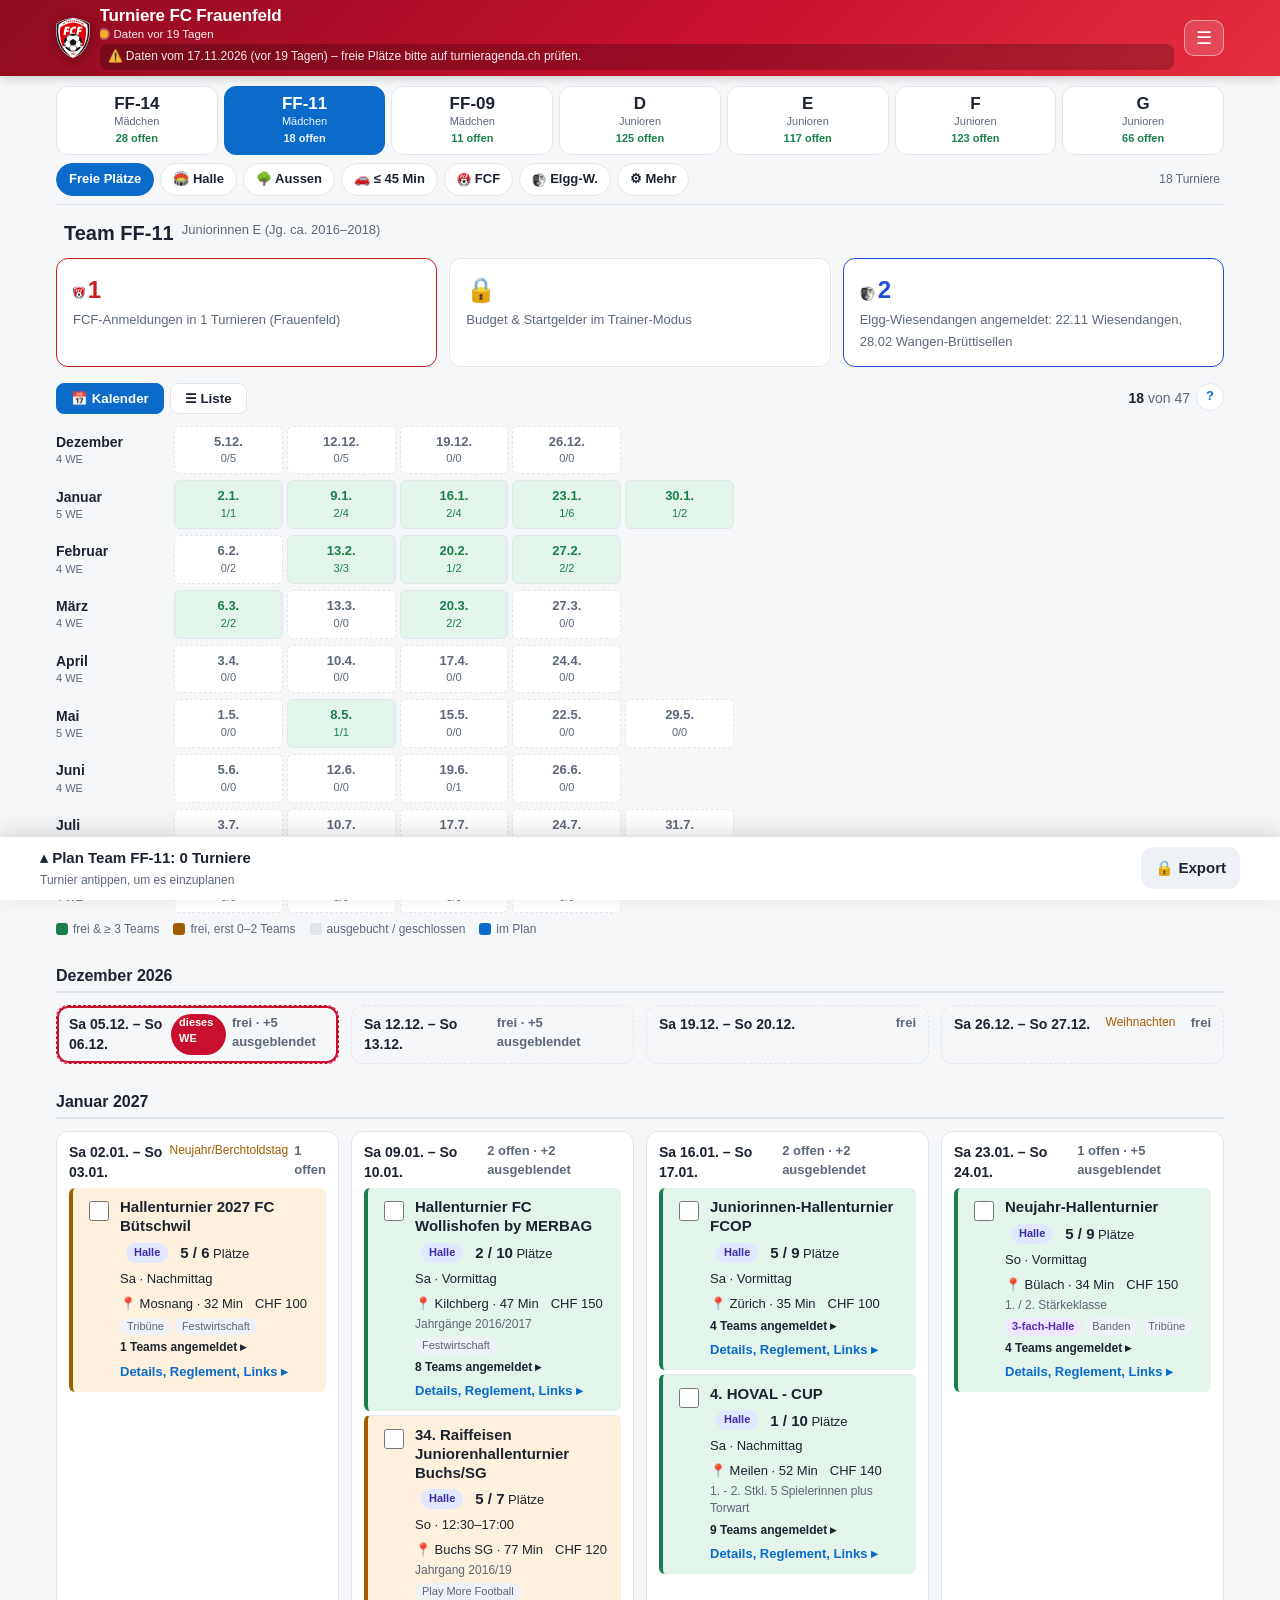
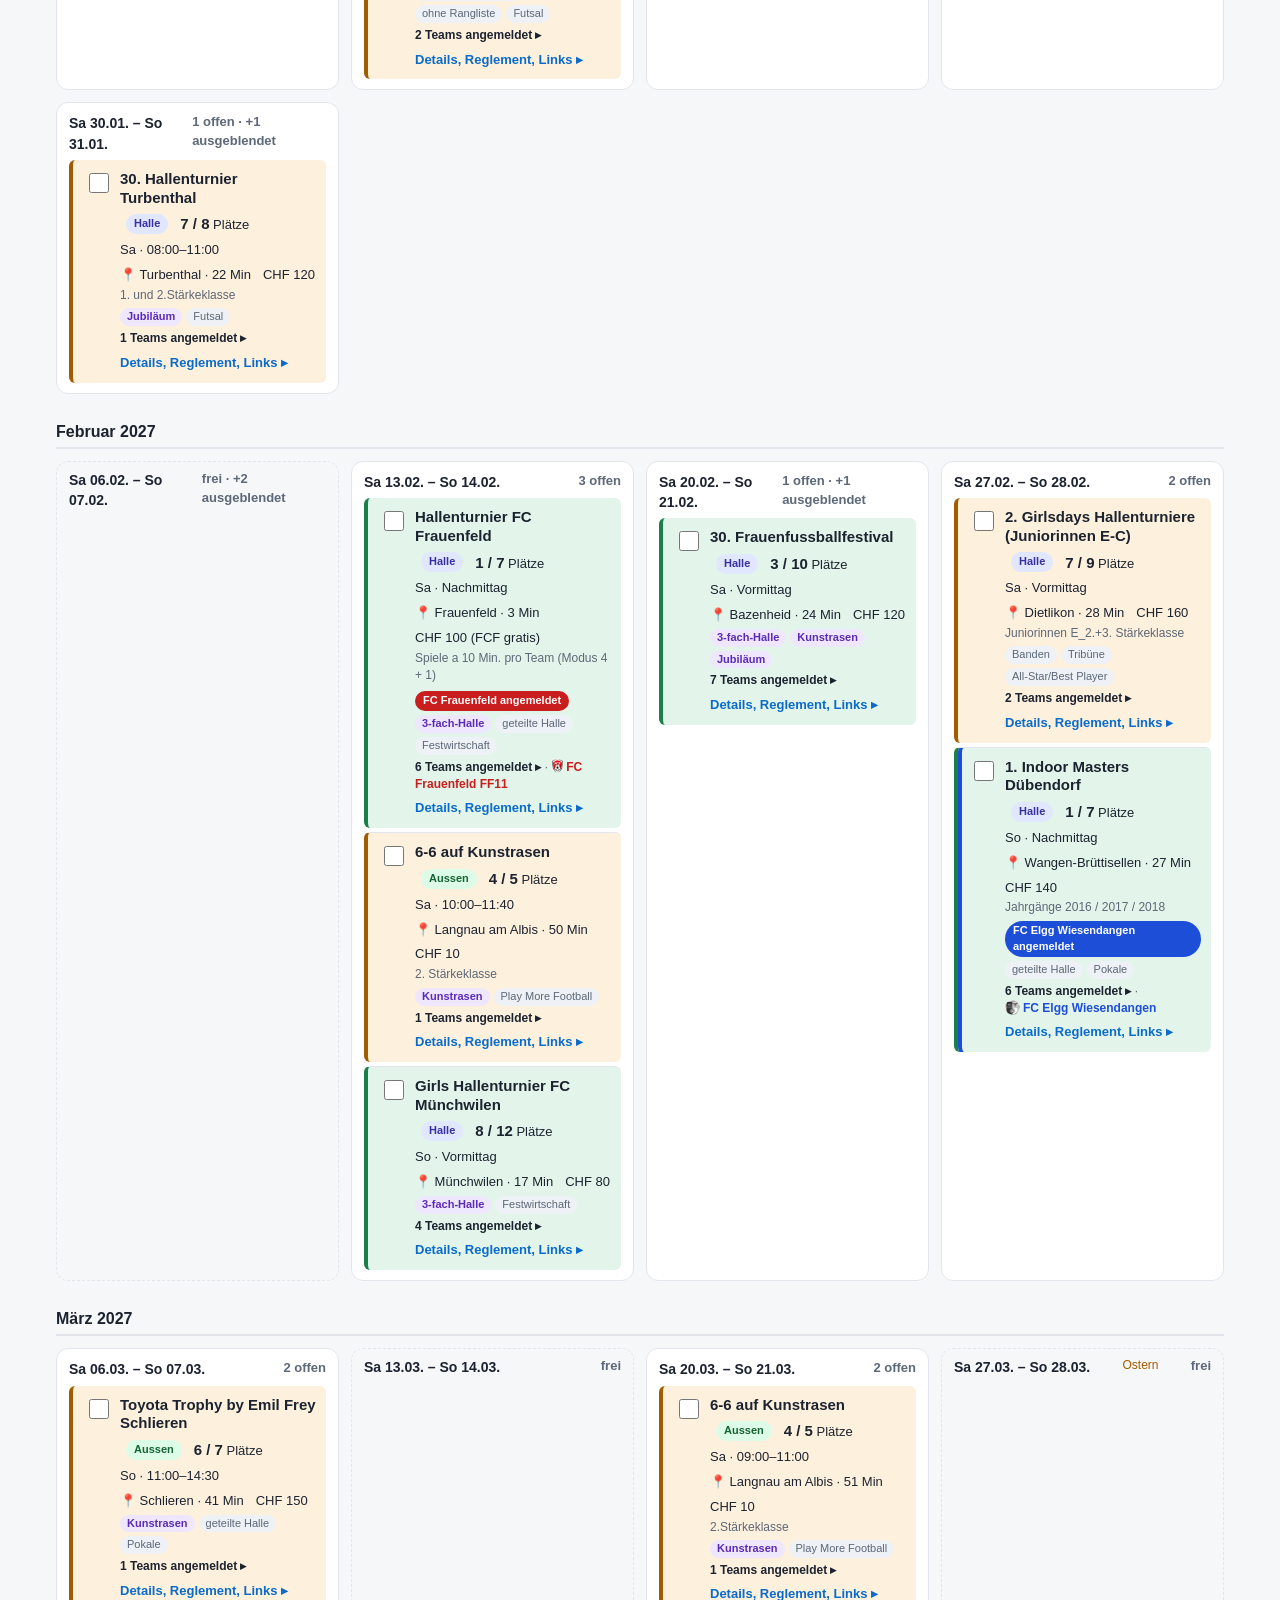
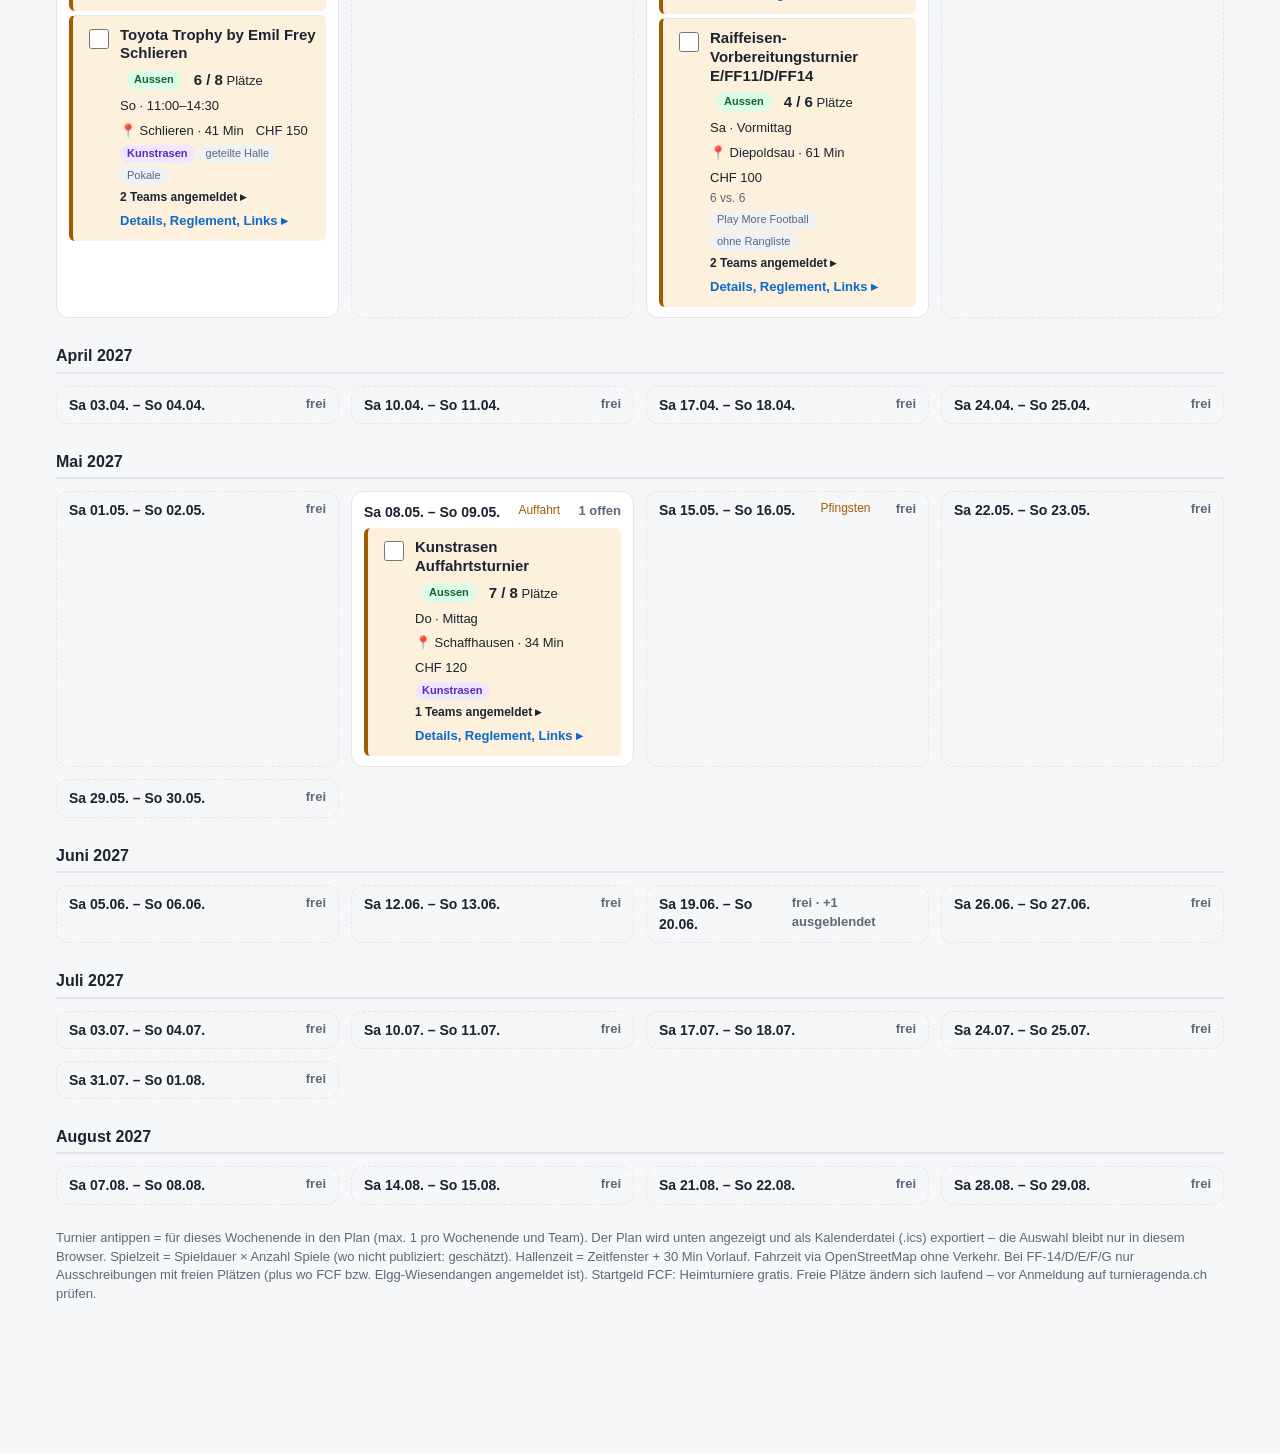
==== docs/index.html @ f82a92ee "Hilfe-Seite für Trainer mit Bildern, Menü «Hilfe» und ?-Knöpfe - docs/hilfe.html: «Ich will …»-Kapit" ====
<!doctype html>
<html lang="de">
<head>
<meta charset="utf-8">
<meta name="viewport" content="width=device-width, initial-scale=1, viewport-fit=cover">
<meta name="theme-color" content="#c8102e">
<meta name="apple-mobile-web-app-capable" content="yes">
<meta name="mobile-web-app-capable" content="yes">
<meta name="apple-mobile-web-app-status-bar-style" content="black-translucent">
<meta name="apple-mobile-web-app-title" content="FCF Turniere">
<link rel="icon" href="[data-uri]">
<link rel="apple-touch-icon" href="icon-180.png">
<link rel="manifest" href="manifest.webmanifest">
<title>FCF Turniere</title>
<style>
:root{--bg:#f6f7f9;--card:#fff;--fg:#1c2330;--muted:#5d6878;--line:#e2e6ec;--accent:#0b6bcb;--ok:#1a7f4b;--okbg:#e3f5ea;--warn:#a15c00;--warnbg:#fdf0dc;--bad:#a8323a;--badbg:#fbe5e7;--chip:#eef1f5}
@media (prefers-color-scheme:dark){:root{--bg:#12161c;--card:#1b2129;--fg:#e6eaf0;--muted:#9aa5b4;--line:#2c3540;--accent:#5aa7ff;--ok:#5fd394;--okbg:#173527;--warn:#f0b35a;--warnbg:#3a2a12;--bad:#ff8a93;--badbg:#3d1b1f;--chip:#262e38}}
*{box-sizing:border-box}
body{margin:0;background:var(--bg);color:var(--fg);font:15px/1.45 -apple-system,BlinkMacSystemFont,"Segoe UI",Roboto,sans-serif}
.sub{color:var(--muted);margin:0 0 20px}
.kpis{display:grid;grid-template-columns:repeat(auto-fit,minmax(170px,1fr));gap:12px;margin-bottom:20px}
.kpi{background:var(--card);border:1px solid var(--line);border-radius:12px;padding:14px 16px}
.kpi b{display:block;font-size:24px}
.kpi span{color:var(--muted);font-size:13px}
.filters label{display:flex;align-items:center;gap:6px;font-size:14px;white-space:nowrap}
.filters input[type=search]{padding:7px 10px;border:1px solid var(--line);border-radius:8px;background:var(--bg);color:var(--fg);min-width:200px}
.filters select{padding:6px 8px;border:1px solid var(--line);border-radius:8px;background:var(--bg);color:var(--fg)}
.toggle{font-weight:600}
.count{margin-left:auto;color:var(--muted);font-size:14px}
button.reset{border:1px solid var(--line);background:var(--chip);color:var(--fg);border-radius:8px;padding:6px 10px;cursor:pointer}
table{width:100%;border-collapse:collapse;margin-top:16px;background:var(--card);border:1px solid var(--line);border-radius:12px;overflow:hidden}
th,td{padding:10px 12px;text-align:left;border-bottom:1px solid var(--line);vertical-align:top}
th{font-size:12px;text-transform:uppercase;letter-spacing:.04em;color:var(--muted);cursor:pointer;user-select:none;white-space:nowrap;background:var(--card)}
th.sorted::after{content:" ▲"}th.sorted.desc::after{content:" ▼"}
tr.main{cursor:pointer}
tr.main:hover td{background:var(--chip)}
td.num{text-align:right;white-space:nowrap}
.name{font-weight:600}
.small{color:var(--muted);font-size:13px}
.chip{display:inline-block;padding:2px 8px;border-radius:99px;font-size:12px;font-weight:600;background:var(--chip)}
.st-offen{background:var(--okbg);color:var(--ok)}
.st-ausgebucht{background:var(--badbg);color:var(--bad)}
.st-geschlossen,.st-Anmeldeschluss{background:var(--chip);color:var(--muted)}
.urgent{color:var(--warn);font-weight:600}
.bar{height:6px;border-radius:3px;background:var(--chip);margin-top:4px;width:90px;overflow:hidden}
.bar i{display:block;height:100%;background:var(--accent)}
tr.detail td{background:var(--bg);font-size:14px}
tr.detail .grid{display:grid;grid-template-columns:repeat(auto-fit,minmax(260px,1fr));gap:10px 24px}
a{color:var(--accent)}
.hidden{display:none}
section.team{margin-top:34px;scroll-margin-top:90px}
section.team h2{font-size:21px;margin:0 0 4px;display:flex;align-items:center;gap:10px}
section.team h2 .dot{width:12px;height:12px;border-radius:50%;display:inline-block}
section.team .sub{margin-bottom:12px}
.hd{display:grid;grid-template-columns:minmax(0,1fr) 260px;gap:16px;margin-top:14px;padding-top:12px;border-top:1px dashed var(--line)}.hd img{width:100%;max-height:200px;object-fit:cover;border-radius:8px;border:1px solid var(--line)}.chk{background:var(--okbg);color:var(--ok);margin-left:6px}@media (max-width:760px){.hd{grid-template-columns:1fr}}
.views{display:flex;gap:6px;margin:16px 0 4px}
.views button{border:1px solid var(--line);background:var(--card);color:var(--fg);border-radius:8px;padding:7px 14px;cursor:pointer;font-weight:600}
.views button.on{background:var(--accent);border-color:var(--accent);color:#fff}
.plan{background:var(--card);border:1px solid var(--line);border-radius:12px;padding:12px 16px;margin-top:12px}
.plan ol{margin:6px 0 0;padding-left:20px}
.plan .small{margin-top:4px}
.cal{display:grid;grid-template-columns:repeat(auto-fill,minmax(270px,1fr));gap:12px;margin-top:12px}
.wk{background:var(--card);border:1px solid var(--line);border-radius:12px;padding:10px 12px;min-height:90px}
.wk.has-pick{border-color:var(--ok);box-shadow:0 0 0 1px var(--ok) inset}
.wk h3{font-size:14px;margin:0 0 6px;display:flex;justify-content:space-between;gap:6px}
.wk h3 .hol{font-weight:500;color:var(--warn);font-size:12px}
.wk.empty-wk{border-style:dashed;background:transparent}
.strip a{display:block;text-align:center;font-size:11px;padding:6px 2px;border-radius:6px;text-decoration:none;color:var(--fg);background:var(--card);border:1px solid var(--line)}
.strip a.s-pick{background:var(--ok);color:#fff;border-color:var(--ok)}
.strip a.s-opt{background:var(--okbg);color:var(--ok)}
.strip a.s-empty{border-style:dashed;color:var(--muted)}
.strip b{display:block;font-size:13px}
.wk .none{color:var(--muted);font-size:13px}
.ev{border-top:1px solid var(--line);padding:7px 0;display:grid;grid-template-columns:auto 1fr;gap:4px 8px;align-items:start}
.ev:first-of-type{border-top:0}
.ev{border-left:4px solid transparent;padding-left:8px!important;border-radius:6px;margin-top:4px}
.ev.c-green{background:var(--okbg);border-left-color:var(--ok)}
.ev.c-orange{background:var(--warnbg);border-left-color:var(--warn)}
.ev.picked{outline:2px solid var(--accent);outline-offset:-2px;padding:7px 6px}
.legend{display:flex;flex-wrap:wrap;gap:14px;font-size:12px;color:var(--muted);margin-top:8px}
.legend i{display:inline-block;width:12px;height:12px;border-radius:3px;margin-right:5px;vertical-align:-2px}
.ev.dim{opacity:.55}
.ev input{margin-top:3px;width:16px;height:16px;cursor:pointer}
.ev .t{font-weight:600;font-size:14px}
.ev .m{font-size:12px;color:var(--muted)}
.ev a{font-size:12px}
.tags{display:flex;flex-wrap:wrap;gap:4px;margin-top:4px}.tag{font-size:11px;padding:1px 7px;border-radius:99px;background:var(--chip);color:var(--muted)}.tag.hl{background:#efe7ff;color:#5b2bb5;font-weight:600}@media (prefers-color-scheme:dark){.tag.hl{background:#33255a;color:#cdb8ff}}
.star{display:inline-block;background:linear-gradient(90deg,#f5b301,#ff8a00);color:#fff;font-size:11px;font-weight:700;padding:2px 8px;border-radius:99px;margin-right:6px;vertical-align:1px;letter-spacing:.02em}
.ev.feat{border:2px solid #f5b301!important;border-left:6px solid #f5b301!important;box-shadow:0 2px 10px rgba(245,179,1,.35)}
tr.main.feat td{background:linear-gradient(90deg,rgba(245,179,1,.18),transparent 70%)}
tr.main.feat td:first-child{box-shadow:inset 5px 0 0 #f5b301}
.featbox{display:flex;gap:14px;align-items:center;background:linear-gradient(90deg,rgba(245,179,1,.20),rgba(255,138,0,.08));border:2px solid #f5b301;border-radius:12px;padding:12px 16px;margin:12px 0}
.featbox b{font-size:16px}
.teams{font-size:12px;color:var(--muted);margin-top:4px;line-height:1.35}.teams b{color:var(--fg);font-weight:600}
.empty{padding:18px;color:var(--muted);background:var(--card);border:1px solid var(--line);border-radius:12px;margin-top:12px}
.foot{color:var(--muted);font-size:13px;margin-top:24px}
.chip.stk{background:#e0ecff;color:#1d4ed8;font-size:11px;vertical-align:1px}.chip.stk.none{background:var(--chip);color:var(--muted);font-weight:500}@media (prefers-color-scheme:dark){.chip.stk{background:#1e2f4f;color:#9cc2ff}}
.stkf{display:flex;flex-wrap:wrap;gap:6px;align-items:center;font-size:14px}.stkc{cursor:pointer}.stkc input{display:none}.stkc span{display:inline-block;padding:4px 10px;border:1px solid var(--line);border-radius:99px;background:var(--bg);font-size:13px}.stkc input:checked+span{background:var(--accent);border-color:var(--accent);color:#fff;font-weight:600}
.fcf{color:#c81e1e;font-weight:700}.fcflogo{height:14px;width:auto;vertical-align:-2px;margin-right:3px}@media (prefers-color-scheme:dark){.fcf{color:#ff6b6b}}.chip.fcfb{background:#c81e1e;color:#fff;font-size:11px;vertical-align:1px}.fcfl{font-weight:600}
.kpi .bud{font-size:13px;margin-top:6px;color:var(--muted)}.kpi .bud b{font-size:13px;display:inline}.kpi .bud .over{color:#c81e1e}.kpi .bud .rest{color:var(--ok)}
.kpi.kfcfc{border-color:#c81e1e}.kpi.kfcf{cursor:pointer;border-color:#c81e1e}.kpi.kfcf:hover{background:var(--chip)}
.chip.sub{background:var(--chip);color:var(--fg);font-weight:600;font-size:11px;vertical-align:1px}
details.desc{margin-top:12px;background:var(--card);border:1px solid var(--line);border-radius:8px;padding:8px 12px}details.desc summary{cursor:pointer;font-weight:600;color:var(--accent)}details.desc div{margin-top:8px;font-size:13px;line-height:1.5}
@media (max-width:760px){
  thead{display:none}
  table,tbody,tr,td{display:block;width:100%}
  tr.main{border-bottom:1px solid var(--line);padding:8px 0}
  td{border:0;padding:4px 12px}
  td.num{text-align:left}
  td[data-l]::before{content:attr(data-l) ": ";color:var(--muted);font-size:12px}
  .count{margin-left:0}
}

/* ---------- App-Rahmen ---------- */
html{-webkit-text-size-adjust:100%}
body{padding-bottom:env(safe-area-inset-bottom)}
.wrap{max-width:1200px;margin:0 auto;padding:0 16px 60px}
.hero{background:linear-gradient(135deg,#8f0c1f 0%,#c8102e 55%,#e5303f 100%);color:#fff;padding:calc(18px + env(safe-area-inset-top)) 0 18px}
.hero .in{max-width:1200px;margin:0 auto;padding:0 16px;display:flex;align-items:center;gap:16px}
.hero .logo{flex:0 0 auto;width:68px;height:68px;border-radius:50%;background:#fff;display:grid;place-items:center;box-shadow:0 4px 16px rgba(0,0,0,.25)}
.hero .logo img{width:54px;height:54px;object-fit:contain}
.hero h1{font-size:24px;margin:0;line-height:1.15;letter-spacing:-.01em}
.hero p{margin:4px 0 0;font-size:13px;opacity:.9}
.hero .tot{margin-top:8px;display:flex;flex-wrap:wrap;gap:6px}
.hero .tot span{background:rgba(255,255,255,.16);border:1px solid rgba(255,255,255,.28);border-radius:99px;padding:2px 10px;font-size:12px;font-weight:600}
.tabs{position:sticky;top:0;z-index:20;background:var(--bg);padding:10px 0 8px;display:grid;grid-template-columns:repeat(7,minmax(0,1fr));gap:6px;border-bottom:1px solid var(--line)}
.tabs button{border:1px solid var(--line);background:var(--card);color:var(--fg);border-radius:12px;padding:8px 4px 7px;cursor:pointer;display:flex;flex-direction:column;align-items:center;gap:1px;font:inherit;min-width:0}
.tabs button b{font-size:17px;line-height:1.1}
.tabs button span{font-size:11px;color:var(--muted);white-space:nowrap;overflow:hidden;text-overflow:ellipsis;max-width:100%}
.tabs button i{font-style:normal;font-size:11px;font-weight:700;color:var(--ok)}
.tabs button.on{background:var(--tc);border-color:var(--tc);color:#fff}
.tabs button.on span,.tabs button.on i{color:rgba(255,255,255,.92)}
.tabs .grp{grid-column:span 2}
.fbox{margin-top:12px;background:var(--card);border:1px solid var(--line);border-radius:12px}
.fbox>summary{cursor:pointer;padding:10px 16px;font-weight:700;list-style:none;display:flex;gap:10px;align-items:center}
.fbox>summary::-webkit-details-marker{display:none}
.fbox>summary::before{content:"▸";transition:transform .15s}
.fbox[open]>summary::before{transform:rotate(90deg)}
.fbox>summary .fa{font-weight:500;font-size:13px;color:var(--muted)}
.filters{padding:4px 16px 14px;display:flex;flex-wrap:wrap;gap:12px 22px;align-items:center}
.filters label{display:flex;align-items:center;gap:6px;font-size:14px;white-space:nowrap}
.filters input[type=search]{padding:7px 10px;border:1px solid var(--line);border-radius:8px;background:var(--bg);color:var(--fg);min-width:200px;font:inherit}
.filters select{padding:6px 8px;border:1px solid var(--line);border-radius:8px;background:var(--bg);color:var(--fg);font:inherit}
.filters .toggle{font-weight:600}
.months{display:grid;gap:6px;margin-top:12px}
.mrow{display:grid;grid-template-columns:110px minmax(0,1fr);gap:8px;align-items:center}
.mlab{font-weight:700;font-size:14px}.mlab span{display:block;font-weight:500;font-size:11px;color:var(--muted)}
.strip{display:grid;grid-template-columns:repeat(5,minmax(0,1fr));gap:4px;margin:0;max-width:560px}
.calm{grid-column:1/-1;margin:14px 0 0;font-size:16px;border-bottom:2px solid var(--line);padding-bottom:4px}
.kpi details{margin-top:6px;font-size:12px;color:var(--muted)}.kpi details summary{cursor:pointer;color:var(--accent)}
section.team{margin-top:18px}
.chip.typ{font-size:11px;vertical-align:1px;margin-left:6px}.chip.typ.hal{background:#e0e7ff;color:#3730a3}.chip.typ.aus{background:#dcfce7;color:#166534}@media (prefers-color-scheme:dark){.chip.typ.hal{background:#262c4f;color:#b4bcff}.chip.typ.aus{background:#173527;color:#86efac}}
.mk{border:1px solid var(--line);background:var(--bg);color:var(--muted);border-radius:99px;font-size:11px;font-weight:600;padding:1px 8px;margin-left:4px;cursor:pointer;vertical-align:1px;font-family:inherit}
.mk.on{background:#0f766e;border-color:#0f766e;color:#fff}
.ev.marked,tr.main.marked td{background-image:linear-gradient(90deg,rgba(15,118,110,.10),transparent 60%)}
.xbar{display:flex;flex-wrap:wrap;gap:8px;align-items:center;background:var(--card);border:1px solid var(--line);border-left:4px solid #0f766e;border-radius:12px;padding:10px 14px;margin-top:12px;font-size:14px}
.xbar button{border:1px solid var(--line);background:var(--chip);color:var(--fg);border-radius:8px;padding:6px 10px;cursor:pointer;font:inherit;font-size:13px;font-weight:600}
.xbar button.pri{background:#0f766e;border-color:#0f766e;color:#fff}
.xbar button:disabled{opacity:.45;cursor:default}
.xbar .small{flex-basis:100%}
.ew{color:#1d4ed8;font-weight:700;white-space:nowrap}.ewlogo{height:15px;width:15px;border-radius:50%;object-fit:cover;vertical-align:-3px;margin-right:3px;background:#000}@media (prefers-color-scheme:dark){.ew{color:#7aa7ff}}.chip.ewb{background:#1d4ed8;color:#fff;font-size:11px;vertical-align:1px}.kpi.kew{cursor:pointer;border-color:#1d4ed8}.kpi.kew b{color:#1d4ed8}.kpi.kew:hover{background:var(--chip)}.ewl{font-weight:600}
.ev.ewrow,tr.main.ewrow td:first-child{box-shadow:inset 4px 0 0 #1d4ed8}
#teamhead .kpis{margin-bottom:4px}
#sections section.team{margin-top:10px}
.shown{margin:4px 0 0;color:var(--muted);font-size:14px}.shown b{color:var(--fg)}
@media (max-width:760px){
  .hero h1{font-size:20px}.hero .logo{width:54px;height:54px}.hero .logo img{width:42px;height:42px}
  .mrow{grid-template-columns:62px minmax(0,1fr)}.mlab{font-size:13px}
  .filters input[type=search]{min-width:0;width:100%}
  .filters label{white-space:normal}
  .kpis{grid-template-columns:repeat(2,minmax(0,1fr));gap:8px}
  .kpi{padding:10px 12px}.kpi b{font-size:19px}.kpi span{font-size:12px;line-height:1.3;display:block}
  .tabs{gap:4px}.tabs button{padding:7px 2px 6px;border-radius:10px}.tabs button b{font-size:15px}.tabs button span{display:none}.tabs button b{font-size:12.5px;white-space:nowrap;letter-spacing:-.02em}.tabs button i{font-size:10px}
  .hero p{font-size:12px}.hero .tot span{font-size:11px}
  section.team h2{font-size:19px}
  .cal{grid-template-columns:1fr}
}
/* ---------- v2: Handy-Optimierungen ---------- */
body{padding-bottom:calc(76px + env(safe-area-inset-bottom))}
.hero{padding:calc(10px + env(safe-area-inset-top)) 0 10px}
.hero .logo{width:46px;height:46px}.hero .logo img{width:36px;height:36px}
.hero h1{font-size:19px}.hero p{font-size:12px;margin-top:2px}
.sticky{position:sticky;top:0;z-index:20;background:var(--bg);border-bottom:1px solid var(--line);padding-bottom:6px}
.sticky .tabs{position:static;border-bottom:0;padding-bottom:6px}
.qf{display:flex;gap:6px;overflow-x:auto;padding:2px 0;scrollbar-width:none}.qf::-webkit-scrollbar{display:none}
.qf button{flex:0 0 auto;border:1px solid var(--line);background:var(--card);color:var(--fg);border-radius:99px;padding:6px 12px;font:inherit;font-size:13px;font-weight:600;cursor:pointer;white-space:nowrap;display:flex;align-items:center;gap:4px}
.qf button.on{background:var(--tc,#c8102e);border-color:var(--tc,#c8102e);color:#fff}
.qf button.fcfq.on{background:#c81e1e;border-color:#c81e1e}.qf button.ewq.on{background:#1d4ed8;border-color:#1d4ed8}
.qf img{height:14px;width:14px;border-radius:50%;object-fit:cover}
.qf .cnt{margin-left:auto;color:var(--muted);font-size:12px;align-self:center;white-space:nowrap;padding:0 4px}
.fbox{margin-top:10px}
.thead{display:flex;align-items:baseline;gap:8px;flex-wrap:wrap;margin-top:14px}.thead h2{margin:0;font-size:20px;display:flex;align-items:center;gap:8px}.thead .sub{margin:0;font-size:13px}
.kpis{margin-top:10px;margin-bottom:0}
details.morek{margin-top:6px}details.morek>summary{cursor:pointer;color:var(--accent);font-size:13px;font-weight:600;list-style:none}details.morek>summary::-webkit-details-marker{display:none}
details.morek .kpis{margin-top:8px}
.ev{display:block;cursor:pointer;position:relative;padding:10px 10px 10px 12px!important}
.ev .row1{display:flex;gap:8px;align-items:flex-start}
.ev .row1 input{margin-top:3px;width:20px;height:20px;flex:0 0 auto;cursor:pointer}
.ev .t{font-size:15px;line-height:1.25}
.ev .big{display:flex;flex-wrap:wrap;gap:6px 12px;align-items:center;margin:6px 0 2px;font-size:13px}
.ev .big b{font-size:15px}
.ev .pbtn{position:absolute;top:8px;right:8px;border:1px solid var(--line);background:var(--card);color:var(--fg);border-radius:99px;padding:4px 10px;font:inherit;font-size:12px;font-weight:700;cursor:pointer}
.ev .pbtn.on{background:var(--ok);border-color:var(--ok);color:#fff}
.ev.has-pbtn .t{padding-right:72px}
details.tm{margin-top:4px;font-size:12px;color:var(--muted)}details.tm>summary{cursor:pointer;list-style:none}details.tm>summary::-webkit-details-marker{display:none}details.tm>summary b{color:var(--fg)}
details.dt{margin-top:6px;font-size:13px}details.dt>summary{cursor:pointer;color:var(--accent);font-weight:600;list-style:none}details.dt>summary::-webkit-details-marker{display:none}
details.dt .grid{display:grid;grid-template-columns:repeat(auto-fit,minmax(220px,1fr));gap:8px 18px;margin-top:6px}
.wk.empty-wk{min-height:0;padding:8px 12px}.wk.empty-wk h3{margin:0}.wk.empty-wk .none{font-size:12px}
.wk.next{border-color:var(--tc,#c8102e);box-shadow:0 0 0 2px var(--tc,#c8102e) inset}
.wk .nx{background:var(--tc,#c8102e);color:#fff;border-radius:99px;padding:1px 8px;font-size:11px;font-weight:700}
.lcards{display:grid;gap:8px;margin-top:10px}
.pbar{position:fixed;left:0;right:0;bottom:0;z-index:30;background:var(--card);border-top:1px solid var(--line);box-shadow:0 -6px 20px rgba(0,0,0,.12);padding:10px 16px calc(10px + env(safe-area-inset-bottom))}
.pbar .in{max-width:1200px;margin:0 auto;display:flex;gap:10px;align-items:center}
.pbar .txt{flex:1;min-width:0;cursor:pointer}.pbar .txt b{display:block;font-size:15px}.pbar .txt span{font-size:12px;color:var(--muted)}
.pbar button{border:0;border-radius:12px;padding:10px 14px;font:inherit;font-weight:700;cursor:pointer;background:var(--tc,#c8102e);color:#fff;white-space:nowrap}
.pbar button.sec{background:var(--chip);color:var(--fg)}
.pbar button:disabled{opacity:.45}
.ppanel{max-width:1200px;margin:0 auto 10px;max-height:50vh;overflow:auto;display:none}
.pbar.open .ppanel{display:block}
.ppanel .pi{display:flex;gap:10px;align-items:center;border-bottom:1px solid var(--line);padding:8px 0;font-size:14px}
.ppanel .pi .x{flex:1;min-width:0}.ppanel .pi .x b{display:block;white-space:nowrap;overflow:hidden;text-overflow:ellipsis}
.ppanel .pi button{background:var(--chip);color:var(--fg);padding:6px 10px;border-radius:8px}
.ppanel .acts{display:flex;flex-wrap:wrap;gap:8px;padding-top:10px}
@media (max-width:760px){
  .hero p,.hero .tot{display:none}
  .thead .sub{display:none}
  .kpis{grid-template-columns:repeat(2,minmax(0,1fr))}
  .pbar button{padding:10px 12px}
}
.age{display:inline-block;margin-top:4px;font-size:12px;font-weight:600;background:rgba(255,255,255,.18);border:1px solid rgba(255,255,255,.3);border-radius:99px;padding:2px 10px}.age.old{background:#fbbf24;border-color:#fbbf24;color:#111}
.hero .logo{background:none!important;box-shadow:none!important;border-radius:0!important;width:auto!important;height:auto!important}.hero .logo img{height:58px!important;width:auto!important;filter:drop-shadow(0 2px 6px rgba(0,0,0,.35))}@media (max-width:760px){.hero .logo img{height:46px!important}}
.tbtn{margin-top:4px;font:inherit;font-size:12px;font-weight:700;border-radius:99px;padding:3px 12px;cursor:pointer;border:1px solid rgba(255,255,255,.6);background:#fff;color:#c8102e}.tbtn.on{background:#15803d;border-color:#15803d;color:#fff}.lockx{color:var(--muted);font-size:12px}
/* ---------- fixierter Kopf mit Menü ---------- */
.hero{position:sticky;top:0;z-index:30;padding:calc(6px + env(safe-area-inset-top)) 0 6px!important;box-shadow:0 2px 10px rgba(0,0,0,.18)}
.hero .in{gap:10px!important;align-items:center}
.hero .logo img{height:40px!important}
.hero .ht{flex:1;min-width:0}
.hero h1{font-size:17px!important;margin:0;white-space:nowrap;overflow:hidden;text-overflow:ellipsis}
.hero .hsub{font-size:11.5px;opacity:.92;display:flex;align-items:center;gap:6px;white-space:nowrap;overflow:hidden}
.adot{width:8px;height:8px;border-radius:50%;background:#4ade80;flex:0 0 auto;box-shadow:0 0 0 2px rgba(255,255,255,.35)}.adot.old{background:#fbbf24}
.mbtn,.tbadge{flex:0 0 auto;border:1px solid rgba(255,255,255,.45);background:rgba(255,255,255,.14);color:#fff;border-radius:10px;font:inherit;font-size:18px;line-height:1;padding:8px 11px;cursor:pointer}
.tbadge{font-size:14px;padding:8px 9px;background:#15803d;border-color:#15803d}
.menu{max-width:1200px;margin:6px auto 0;padding:4px 16px 10px;color:#fff;display:grid;gap:8px}
.menu[hidden]{display:none}
.menu .mi{background:rgba(0,0,0,.18);border-radius:12px;padding:8px 12px;font-size:13px;display:flex;flex-wrap:wrap;gap:4px 10px;align-items:center}
.menu .mi b{flex-basis:100%;font-size:12px;opacity:.85;text-transform:uppercase;letter-spacing:.04em}
.menu a{color:#fff;text-decoration:underline}
.menu .tot{display:flex;flex-wrap:wrap;gap:6px}
.menu .tot span{background:rgba(255,255,255,.16);border:1px solid rgba(255,255,255,.28);border-radius:99px;padding:2px 10px;font-size:12px;font-weight:600}
.hero .age{display:none}
.sticky{top:var(--heroH,56px)!important}
@media (min-width:761px){.menu{grid-template-columns:repeat(auto-fit,minmax(260px,1fr))}}
/* Filter als Sheet, Schnellfilter beim Scrollen ausblenden, Mein Team */
.fbox{margin:0!important}
.fbox:not([open]){display:none}
.fbox[open]{position:fixed;left:0;right:0;bottom:0;z-index:50;max-height:80vh;overflow:auto;border-radius:18px 18px 0 0;box-shadow:0 -10px 40px rgba(0,0,0,.3);padding-bottom:env(safe-area-inset-bottom)}
.fbox[open]>summary{pointer-events:none;font-size:16px}.fbox[open]>summary::before{content:"⚙︎"}
.fshade{position:fixed;inset:0;background:rgba(0,0,0,.35);z-index:45;display:none}.fshade.on{display:block}
.fdone{border:0;border-radius:10px;background:var(--accent);color:#fff;font:inherit;font-weight:700;padding:8px 18px;cursor:pointer;margin-left:auto}
@media (min-width:761px){.fbox[open]{left:50%;right:auto;width:720px;transform:translateX(-50%)}}
.qf{transition:max-height .2s,opacity .2s,padding .2s;max-height:60px}
.qf.hid{max-height:0;opacity:0;padding:0;overflow:hidden}
.menu select{font:inherit;font-size:13px;border-radius:8px;padding:4px 8px;border:0}
.menu .kpis{display:grid;grid-template-columns:repeat(2,minmax(0,1fr));gap:6px;width:100%;margin:0}
.menu .kpi{background:rgba(255,255,255,.12);border-color:rgba(255,255,255,.2);color:#fff;padding:8px 10px}.menu .kpi span{color:rgba(255,255,255,.85)}.menu .kpi b{font-size:16px}
.tabs button .my,.tabs button span.my{display:inline!important;font-size:10px;margin-left:2px}
/* Hilfe */
a.hq{display:inline-flex;align-items:center;justify-content:center;min-width:28px;height:28px;padding:0 9px;border-radius:99px;border:1px solid var(--line);background:var(--card);color:var(--accent);font-weight:700;font-size:13px;text-decoration:none;white-space:nowrap}
.menu a.hlink{display:inline-block;background:#fff;color:#c81e1e;font-weight:700;border-radius:99px;padding:5px 14px;text-decoration:none}
/* Trainer-Anmeldung pro Turnier */
.trs{display:flex;flex-wrap:wrap;align-items:center;gap:5px;margin-top:6px;font-size:13px}
.trs .tlab{color:var(--muted);font-size:12px}
.tch{border:1px solid var(--ok);background:var(--okbg);color:var(--ok);border-radius:99px;padding:1px 9px;font-size:12px;font-weight:600}
.tch.me{background:#c81e1e;border-color:#c81e1e;color:#fff}
.twarn{color:var(--warn);font-weight:700;font-size:12px}
.tbtn2{border:1px solid var(--accent);background:var(--accent);color:#fff;border-radius:8px;padding:4px 10px;font:inherit;font-size:13px;font-weight:600;cursor:pointer}
.tbtn2.on{background:var(--chip);color:var(--fg);border-color:var(--line);font-weight:500}
.tprio{font:inherit;font-size:12px;border:1px solid var(--line);border-radius:99px;padding:2px 6px;background:var(--chip);color:var(--fg)}
.tpr{font-size:11px;font-weight:700;padding:1px 8px;border-radius:99px;background:var(--chip);color:var(--muted)}
.tpr.p1,.tprio.p1{background:#c81e1e;color:#fff;border-color:#c81e1e}.tpr.p2,.tprio.p2{background:var(--warnbg);color:var(--warn);border-color:var(--warn)}
.tview{display:flex;flex-direction:column;gap:12px}
.tview .tsme{background:var(--card);border:1px solid var(--line);border-radius:12px;padding:10px 14px;display:flex;flex-wrap:wrap;gap:8px;align-items:center}
.tview .tsme button,.tview .tnav button{border:1px solid var(--line);background:var(--chip);color:var(--fg);border-radius:8px;padding:5px 10px;font:inherit;font-size:13px;cursor:pointer}
.tmon{background:var(--card);border:1px solid var(--line);border-radius:12px;padding:12px}
.tnav{display:flex;justify-content:space-between;align-items:center;margin-bottom:8px}.tnav b{font-size:16px}
.tgrid{display:grid;grid-template-columns:repeat(7,minmax(0,1fr));gap:4px}
.tgrid .dw{font-size:11px;text-transform:uppercase;letter-spacing:.05em;color:var(--muted);text-align:center}
.tgrid .td{position:relative;aspect-ratio:1;border:1px solid var(--line);border-radius:9px;background:var(--card);color:var(--muted);font:inherit;font-size:14px;display:flex;flex-direction:column;align-items:center;justify-content:center;padding:0;font-variant-numeric:tabular-nums}
.tgrid .td.x{visibility:hidden}.tgrid .td.we{background:var(--chip)}
.tgrid button.td{cursor:pointer;color:var(--fg);font-weight:600}
.tgrid .td i{position:absolute;top:4px;right:5px;width:7px;height:7px;border-radius:50%;background:var(--accent)}.tgrid .td i.p1{background:#c81e1e}
.tgrid .td small{font-size:10px;line-height:1}
.tgrid .td.mine{background:#c81e1e;border-color:#c81e1e;color:#fff}.tgrid .td.mine i{background:#fff}
.tgrid .td.sel{outline:2px solid var(--accent);outline-offset:1px}
.tlist{display:flex;flex-direction:column;gap:8px}
.tcard{background:var(--card);border:1px solid var(--line);border-radius:12px;padding:10px 12px}
.tcard.warn{border-color:var(--warn)}
.tcard .l1{display:flex;justify-content:space-between;gap:8px;font-size:13px;color:var(--muted)}
.tcard .nm{font-weight:600;margin-top:2px}
.tslog{display:flex;flex-wrap:wrap;gap:6px;margin-top:6px;width:100%}
.tslog select,.tslog input{font:inherit;font-size:14px;border-radius:8px;padding:5px 8px;border:0;min-width:0}
.tslog input{width:90px}
.tslog[hidden],.menu .mi[hidden]{display:none}
@media (prefers-color-scheme:dark){.tch.me,.tpr.p1,.tprio.p1,.tgrid .td.mine{background:#e04848;border-color:#e04848}.tgrid .td i.p1{background:#ff6b6b}}
</style>
</head>
<body>
<header class="hero" id="hero"><div class="in">
  <div class="logo"><img src="[data-uri]" alt="FC Frauenfeld"></div>
  <div class="ht"><h1>Turniere FC Frauenfeld</h1><div class="hsub"><span class="adot" id="adot"></span><span id="age"></span></div></div>
  <button class="tbadge" id="tbadge" hidden title="Trainer-Modus aktiv">🔓</button>
  <button class="mbtn" id="mbtn" aria-label="Menü" aria-expanded="false">☰</button>
</div>
<div class="menu" id="menu" hidden>
  <div class="mi"><b>❓ Hilfe</b><span>Anleitung in einfachen Schritten, mit Bildern.</span><a class="hlink" href="hilfe.html">Hilfe öffnen</a></div>
  <div class="mi"><b>🔄 Datenstand</b><span id="ageFull"></span></div>
  <div class="mi"><b>👤 Trainer</b><span id="tinfo"></span><button class="tbtn" id="tbtn" hidden></button></div>
  <div class="mi" id="tsmi" hidden><b>👥 Trainer-Einsatz</b><div id="tsbox" style="width:100%"></div></div>
  <div class="mi"><b>⭐ Mein Team</b><span>Beim Öffnen direkt anzeigen:</span><select id="mysel"></select></div>
  <div class="mi"><b id="mkt">📈 Team-Kennzahlen</b><div id="mkbox" style="width:100%"></div></div>
  <div class="mi"><b>📊 Saison gesamt</b><div class="tot" id="tot"></div></div>
  <div class="mi"><b>ℹ️ Info</b><span>Saison 2026/27 · Halle &amp; Aussen · Ostschweiz &amp; Kanton Zürich (Mädchen zusätzlich Swiss Girls Cup Bern) · Fahrzeiten ab Bahnhof Frauenfeld · Quelle <a href="https://www.turnieragenda.ch" target="_blank">turnieragenda.ch</a>, täglich um 05:00 abgeglichen.</span></div>
  <div class="mi"><b>📱 Als App</b><span>Auf dem Handy: <i>Teilen → Zum Home-Bildschirm</i></span></div>
</div></header>
<div class="wrap">
  <div class="sticky">
    <nav class="tabs" id="tabs"></nav>
    <div class="qf" id="qf"></div>
  </div>
  <div id="teamhead"></div>
  <div class="fshade" id="fshade"></div>
  <details class="fbox" id="fbox">
    <summary>Mehr Filter <span class="fa" id="fa"></span><span class="count" id="count"></span></summary>
    <div class="filters">
      <label class="toggle"><input type="checkbox" id="fFrei" checked> nur mit freien Plätzen</label>
      <label><input type="checkbox" id="fPast"> vergangene &amp; entfernte Turniere anzeigen</label>
      <label class="fcfl"><input type="checkbox" id="fFcf"> <span>nur wo <span class="fcf"><img class="fcflogo" src="[data-uri]" alt="FCF">FC Frauenfeld</span> angemeldet ist</span></label>
      <label class="ewl" id="ewBox"><input type="checkbox" id="fEw"> <span>nur wo <span class="ew"><img class="ewlogo" src="[data-uri]" alt="EW">FC Elgg Wiesendangen</span> angemeldet ist</span></label>
      <label>Monat <select id="fMonat"></select></label>
      <label>max. Fahrzeit <input type="range" id="fFz" min="5" max="110" step="5" value="110"> <span id="fFzV"></span></label>
      <label>max. CHF <select id="fChf"><option value="">alle</option><option>80</option><option>100</option><option>120</option><option>140</option><option>150</option><option>160</option></select></label>
      <span class="stkf" id="stkBox"><b>Stärkeklasse</b> <label class="stkc"><input type="checkbox" value="P"><span>Promotion/Elite</span></label><label class="stkc"><input type="checkbox" value="1"><span>1. Stkl.</span></label><label class="stkc"><input type="checkbox" value="2"><span>2. Stkl.</span></label><label class="stkc"><input type="checkbox" value="3"><span>3. Stkl.</span></label><label class="stkc"><input type="checkbox" value="V"><span>Fortgeschrittene</span></label><label class="stkc"><input type="checkbox" value="A"><span>Anfänger</span></label><label class="stkc"><input type="checkbox" value="-"><span>ohne Angabe</span></label></span>
      <label>Halle/Aussen <select id="fTyp"><option value="">alle</option><option value="Halle">nur Halle</option><option value="Aussen">nur Aussen</option></select></label>
      <label>Besonderheit <select id="fTag"></select></label>
      <input type="search" id="fQ" placeholder="Suche Ort, Turnier, Verein …">
      <button class="reset" id="reset">Filter zurücksetzen</button>
      <button class="fdone" id="fdone">Fertig</button>
    </div>
  </details>
  <div id="sections"></div>
  <p class="foot">Turnier antippen = für dieses Wochenende in den Plan (max. 1 pro Wochenende und Team). Der Plan wird unten angezeigt und als Kalenderdatei (.ics) exportiert – die Auswahl bleibt nur in diesem Browser. Spielzeit = Spieldauer × Anzahl Spiele (wo nicht publiziert: geschätzt). Hallenzeit = Zeitfenster + 30 Min Vorlauf. Fahrzeit via OpenStreetMap ohne Verkehr. Bei FF-14/D/E/F/G nur Ausschreibungen mit freien Plätzen (plus wo FCF bzw. Elgg-Wiesendangen angemeldet ist). Startgeld FCF: Heimturniere gratis. Freie Plätze ändern sich laufend – vor Anmeldung auf turnieragenda.ch prüfen.</p>
</div>
<div class="pbar" id="pbar"></div>
<script>
const LOGO = "[data-uri]";
const LOGO_EW = "[data-uri]";
const D_ALL = [{"id":8654,"name":"6. Tobi-Öpfel-Cup 2026","verein":"FC Neukirch-Egnach","ort":"Neukirch-Egnach","kt":"TG","halle":"Seesichthalle (Neue 3-fach-Turnhalle)","adr":"Rietzelgweg 4, 9315 Neukirch-Egnach","km":40,"fz":43,"rg":"https://www.turnieragenda.ch/ressources/rules/reglement_8654.pdf","url":"https://www.turnieragenda.ch/de/event/detail/8654","typ":"Halle","kat":"F","sub":"F1","info":"4 Feldspieler + 1 Torwart","datum":"2026-11-15","zeit":"08:00–11:00","kosten":100,"namen":["FC Neukirch-Egnach Fa","FC Steinach Fb","FC Rorschach-Goldach 17 Fa LSA","FC Frauenfeld a","FC Staad","FC St. Otmar F1","FC Heiden","FC Gossau SG","FC Neukirch-Egnach Fb","FC Viktoria Bregenz (AT)"],"teams":10,"spiele":5,"spiele_est":true,"hallenzeit":210,"status":"vorbei","tags":["3-fach-Halle","Banden","geteilte Halle","Festwirtschaft","Stärkeklassen"],"stk":["1"],"gq":"Seesichthalle (Neue 3-fach-Turnhalle) Rietzelgweg 4, 9315 Neukirch-Egnach","first_seen":"2026-11-15","last_seen":"2026-11-15"},{"id":8654,"name":"6. Tobi-Öpfel-Cup 2026","verein":"FC Neukirch-Egnach","ort":"Neukirch-Egnach","kt":"TG","halle":"Seesichthalle (Neue 3-fach-Turnhalle)","adr":"Rietzelgweg 4, 9315 Neukirch-Egnach","km":40,"fz":43,"rg":"https://www.turnieragenda.ch/ressources/rules/reglement_8654.pdf","url":"https://www.turnieragenda.ch/de/event/detail/8654","typ":"Halle","kat":"F","sub":"F2","info":"4 Feldspieler + 1 Torwart","datum":"2026-11-15","zeit":"11:00–14:00","kosten":100,"namen":["FC Neukirch-Egnach Fe","FC Gossau SG Fc","FC Heiden","FC Neukirch-Egnach Fd","FC Frauenfeld a","FC Frauenfeld b","FC Urnäsch","FC Neukirch-Egnach Fc","FC Winkeln SG Fb","FC Wittenbach"],"teams":10,"spiele":5,"spiele_est":true,"hallenzeit":210,"status":"vorbei","tags":["3-fach-Halle","Banden","geteilte Halle","Festwirtschaft","Stärkeklassen"],"stk":["2"],"gq":"Seesichthalle (Neue 3-fach-Turnhalle) Rietzelgweg 4, 9315 Neukirch-Egnach","first_seen":"2026-11-15","last_seen":"2026-11-15"},{"id":9196,"name":"Fussballer spielen Eishockey","verein":"MS Sports","ort":"Bäretswyl","kt":"ZH","halle":"Eishalle Bäretswil ZH","adr":"Schürlistrasse 7,, 8344 Bäretswyl","km":33,"fz":39,"url":"https://www.turnieragenda.ch/de/event/detail/9196","typ":"Halle","kat":"D","sub":"D","info":"Kategorie C: 5./6. Klasse (Jahrgänge 2014 - 2016)","datum":"2026-11-18","zeit":"13:30–17:30","namen":["FC Kempttal Ducks"],"teams":1,"spiele_est":true,"hallenzeit":270,"status":"geschlossen","tags":["Play More Football"],"stk":["-"],"gq":"Eishalle Bäretswil ZH Schürlistrasse 7,, 8344 Bäretswyl","first_seen":"2026-11-15","last_seen":"2026-11-17"},{"id":9196,"name":"Fussballer spielen Eishockey","verein":"MS Sports","ort":"Bäretswyl","kt":"ZH","halle":"Eishalle Bäretswil ZH","adr":"Schürlistrasse 7,, 8344 Bäretswyl","km":33,"fz":39,"url":"https://www.turnieragenda.ch/de/event/detail/9196","typ":"Halle","kat":"E","sub":"E","info":"Kategorie B: 3./4. Klasse (Jahrgänge 2016 - 2018)","datum":"2026-11-18","zeit":"13:30–17:30","namen":["Küsnacht Boys"],"teams":1,"spiele_est":true,"hallenzeit":270,"status":"geschlossen","tags":["Play More Football"],"stk":["3"],"gq":"Eishalle Bäretswil ZH Schürlistrasse 7,, 8344 Bäretswyl","first_seen":"2026-11-15","last_seen":"2026-11-17"},{"id":9196,"name":"Fussballer spielen Eishockey","verein":"MS Sports","ort":"Bäretswyl","kt":"ZH","halle":"Eishalle Bäretswil ZH","adr":"Schürlistrasse 7,, 8344 Bäretswyl","km":33,"fz":39,"url":"https://www.turnieragenda.ch/de/event/detail/9196","typ":"Halle","kat":"F","sub":"F","info":"Kategorie A: 1./2. Klasse (Jahrgänge 2018 - 2020)","datum":"2026-11-18","zeit":"13:30–17:30","namen":["es gibt noch keine bestätigten Teilnehmer"],"teams":1,"spiele_est":true,"hallenzeit":270,"status":"geschlossen","tags":["Play More Football"],"stk":["1","2"],"gq":"Eishalle Bäretswil ZH Schürlistrasse 7,, 8344 Bäretswyl","first_seen":"2026-11-15","last_seen":"2026-11-17"},{"id":8746,"name":"33. Hallenturnier FC Wiesendangen","verein":"FC Wiesendangen","ort":"Wiesendangen","kt":"ZH","halle":"Sagihalle","adr":"Sennhüttenstrasse 24, 8542 Wiesendangen","km":11,"fz":11,"rg":"https://www.turnieragenda.ch/ressources/rules/reglement_87462.pdf","url":"https://www.turnieragenda.ch/de/event/detail/8746","typ":"Halle","kat":"D","sub":"D9","info":"Promotion · + 1. Stkl.","datum":"2026-11-20","zeit":"18:30–22:30","kosten":120,"namen":["FC Wiesendangen Da9","FC Phönix Seen Da9","FC Neftenbach D9a","FC Schwamendingen Db","FC Seuzach D9a","FC Töss D9a","SV Schaffhausen","FC Embrach"],"teams":8,"dauer":8,"dsrc":"Reglement","spiele":4,"spiele_est":true,"hallenzeit":270,"status":"geschlossen","tags":["3-fach-Halle","Futsal","Tribüne","Festwirtschaft","Stärkeklassen"],"stk":["P","1"],"gq":"Sagihalle Sennhüttenstrasse 24, 8542 Wiesendangen","spielzeit":32,"first_seen":"2026-11-15","last_seen":"2026-11-17"},{"id":8746,"name":"33. Hallenturnier FC Wiesendangen","verein":"FC Wiesendangen","ort":"Wiesendangen","kt":"ZH","halle":"Sagihalle","adr":"Sennhüttenstrasse 24, 8542 Wiesendangen","km":11,"fz":11,"rg":"https://www.turnieragenda.ch/ressources/rules/reglement_87462.pdf","url":"https://www.turnieragenda.ch/de/event/detail/8746","typ":"Halle","kat":"D","sub":"D7","info":"1. Stkl.","datum":"2026-11-21","zeit":"18:00–22:00","kosten":120,"namen":["FC Wiesendangen Da7","FC Töss","FC Weinfelden-Bürglen D7a","FC Effretikon D7-d","FC Wiesendangen Db7","FC Neftenbach","SC Hegi Winterthur D7","FC Mönchaltorf D7"],"teams":8,"dauer":8,"dsrc":"Reglement","spiele":4,"spiele_est":true,"hallenzeit":270,"status":"geschlossen","tags":["3-fach-Halle","Futsal","Tribüne","Festwirtschaft","Stärkeklassen"],"stk":["1"],"gq":"Sagihalle Sennhüttenstrasse 24, 8542 Wiesendangen","spielzeit":32,"first_seen":"2026-11-15","last_seen":"2026-11-17"},{"id":8661,"name":"15. Karl Erb Spenglerei Hallenturnier","verein":"FC Wülflingen","ort":"Andelfingen","kt":"ZH","halle":"Sporthalle Andelfingen","adr":"Niederfeldstrasse 1, 8450 Andelfingen","km":19,"fz":22,"anm":"2026-11-19","rg":"https://www.turnieragenda.ch/ressources/rules/reglement_86613.pdf","url":"https://www.turnieragenda.ch/de/event/detail/8661","reg":"https://www.turnieragenda.ch/de/event/8661/competition/39627/registration","typ":"Halle","kat":"D","sub":"D9","info":"2. Stkl. · Und 3. Stkl.","datum":"2026-11-21","zeit":"12:00–15:30","kosten":140,"namen":["FC Wülflingen","FC Neunkirch","FC Neftenbach D9b","FC Henau Dc","SV Schaffhausen","FC Zürich-Affoltern","FC Turbenthal","FC Weinfelden-Bürglen D-9b"],"teams":8,"frei":0,"spiele":4,"spiele_est":true,"hallenzeit":240,"status":"ausgebucht","tags":["Futsal","Banden","Pokale","Preis/Medaille für alle","Festwirtschaft","Stärkeklassen"],"stk":["2","3"],"gq":"Sporthalle Andelfingen Niederfeldstrasse 1, 8450 Andelfingen","first_seen":"2026-11-15","last_seen":"2026-11-17"},{"id":8661,"name":"15. Karl Erb Spenglerei Hallenturnier","verein":"FC Wülflingen","ort":"Andelfingen","kt":"ZH","halle":"Sporthalle Andelfingen","adr":"Niederfeldstrasse 1, 8450 Andelfingen","km":19,"fz":22,"anm":"2026-11-19","rg":"https://www.turnieragenda.ch/ressources/rules/reglement_86612.pdf","url":"https://www.turnieragenda.ch/de/event/detail/8661","reg":"https://www.turnieragenda.ch/de/event/8661/competition/43295/registration","typ":"Halle","kat":"D","sub":"D9","info":"2. Stkl. · D7 und 3. Stkl.","datum":"2026-11-21","zeit":"16:00–19:30","kosten":140,"namen":["FC Wülflingen"],"teams":1,"frei":7,"spiele":4,"spiele_est":true,"hallenzeit":240,"status":"entfernt","tags":["Futsal","Banden","Pokale","Preis/Medaille für alle","Festwirtschaft","Stärkeklassen"],"stk":["2","3"],"gq":"Sporthalle Andelfingen Niederfeldstrasse 1, 8450 Andelfingen","first_seen":"2026-11-15","last_seen":"2026-11-16"},{"id":8584,"name":"7.YOUTH STARS TROPHY *QUALITURNIER 2*","verein":"Youth Stars Football Events","ort":"Embrach","kt":"ZH","halle":"Sporthalle Breiti","adr":"Schützenhausstrasse 20, 8424 Embrach","km":27,"fz":26,"anm":"2026-11-20","rg":"https://www.turnieragenda.ch/ressources/rules/reglement_8584.pdf","url":"https://www.turnieragenda.ch/de/event/detail/8584","reg":"https://www.turnieragenda.ch/de/event/8584/competition/42234/registration","typ":"Halle","kat":"D","sub":"D9","info":"Jg.2013&jünger | 5vs5","datum":"2026-11-21","zeit":"Abend","kosten":140,"namen":["FC Zürich-Affoltern D9a","FC Regensdorf Da","FC Blue Stars ZH A","FC Juventina Wettingen","FC Glattbrugg","FC Wettingen Db","FC Blue Stars ZH B","FC Uster"],"teams":8,"frei":0,"dauer":9,"dsrc":"Reglement","spiele":4,"spiele_est":true,"status":"ausgebucht","tags":["Futsal","ohne Banden","Tribüne","All-Star/Best Player","Pokale","Preis/Medaille für alle","Stärkeklassen"],"stk":["-"],"gq":"Sporthalle Breiti Schützenhausstrasse 20, 8424 Embrach","spielzeit":36,"first_seen":"2026-11-15","last_seen":"2026-11-17"},{"id":8584,"name":"7.YOUTH STARS TROPHY *QUALITURNIER 2*","verein":"Youth Stars Football Events","ort":"Embrach","kt":"ZH","halle":"Sporthalle Breiti","adr":"Schützenhausstrasse 20, 8424 Embrach","km":27,"fz":26,"anm":"2026-11-20","rg":"https://www.turnieragenda.ch/ressources/rules/reglement_8584.pdf","url":"https://www.turnieragenda.ch/de/event/detail/8584","reg":"https://www.turnieragenda.ch/de/event/8584/competition/39135/registration","typ":"Halle","kat":"D","sub":"D7","info":"Jg.2015 | 6vs6","datum":"2026-11-21","zeit":"Nachmittag","kosten":140,"namen":["VFC Neuhausen 90","SC Aadorf D7","FC Gossau ZH","FC Volketswil Dc7","FC Tössfeld","FC Wollishofen D7b","FC Wängi D7","FC Kilchberg-Rüschlikon D7d"],"teams":8,"frei":0,"dauer":9,"dsrc":"Reglement","spiele":4,"spiele_est":true,"status":"ausgebucht","tags":["Futsal","ohne Banden","Tribüne","All-Star/Best Player","Pokale","Preis/Medaille für alle","Stärkeklassen"],"stk":["-"],"gq":"Sporthalle Breiti Schützenhausstrasse 20, 8424 Embrach","spielzeit":36,"first_seen":"2026-11-15","last_seen":"2026-11-17"},{"id":8439,"name":"EduFoot Trophy, Hinwil, 1. Quali","verein":"EduFoot","ort":"Hinwil","kt":"ZH","halle":"Sporthalle Hüssenbüel","adr":"Walderstrasse 60, 8340 Hinwil","km":48,"fz":48,"rg":"https://www.turnieragenda.ch/ressources/rules/reglement_84391.pdf","url":"https://www.turnieragenda.ch/de/event/detail/8439","typ":"Halle","kat":"D","sub":"D","info":"D9/D7 - 2. & 3. Stärkeklasse, Jahrgang 2014/15","datum":"2026-11-21","zeit":"17:30–21:15","kosten":150,"namen":["FC Egg b","FC Kempttal c","Sporting Club Schaffhausen","FC Thalwil D9","FC Wetzikon D9 d","FC Hinwil","FC Egg c","FC Aegeri D7 a"],"teams":8,"dauer":9,"dsrc":"Reglement","spiele":4,"spiele_est":true,"hallenzeit":255,"status":"geschlossen","tags":["Futsal","Banden","Tribüne","Pokale","Preis/Medaille für alle","Festwirtschaft","Stärkeklassen"],"stk":["2","3"],"gq":"Sporthalle Hüssenbüel Walderstrasse 60, 8340 Hinwil","spielzeit":36,"first_seen":"2026-11-15","last_seen":"2026-11-17"},{"id":8609,"name":"Youth League Cup","verein":"Limmattal Kids","ort":"Niederweningen","kt":"ZH","halle":"Sporthalle Wehntal","adr":"Alte Stationstr. 11, 8166 Niederweningen","km":47,"fz":52,"anm":"2026-11-20","rg":"https://www.turnieragenda.ch/ressources/rules/reglement_86091.pdf","url":"https://www.turnieragenda.ch/de/event/detail/8609","reg":"https://www.turnieragenda.ch/de/event/8609/competition/42248/registration","typ":"Halle","kat":"D","sub":"D9","info":"2.&3.Stkl. | 6vs6","datum":"2026-11-21","zeit":"Nachmittag","kosten":130,"namen":["FC Buchs-Dällikon","FC Juventina Wettingen","FC Birr D9","FC Urdorf D9c","SV Würenlos D9b","Kellerämter FC","FC Wettingen Dc","FC Bülach","FC Rafzerfeld D9b","FC Schwamendingen Dc9"],"teams":10,"frei":0,"dauer":9,"dsrc":"Reglement","spiele":5,"spiele_est":true,"status":"ausgebucht","tags":["Pokale","Preis/Medaille für alle","Festwirtschaft","Stärkeklassen"],"stk":["2","3"],"gq":"Sporthalle Wehntal Alte Stationstr. 11, 8166 Niederweningen","spielzeit":45,"first_seen":"2026-11-15","last_seen":"2026-11-17"},{"id":8609,"name":"Youth League Cup","verein":"Limmattal Kids","ort":"Niederweningen","kt":"ZH","halle":"Sporthalle Wehntal","adr":"Alte Stationstr. 11, 8166 Niederweningen","km":47,"fz":52,"anm":"2026-11-20","rg":"https://www.turnieragenda.ch/ressources/rules/reglement_86091.pdf","url":"https://www.turnieragenda.ch/de/event/detail/8609","reg":"https://www.turnieragenda.ch/de/event/8609/competition/39282/registration","typ":"Halle","kat":"D","sub":"D7","info":"2.& 3.Stkl. | 6vs6","datum":"2026-11-21","zeit":"Mittag","kosten":130,"namen":["FC Döttingen D7","FC Juventina Wettingen","FC Wallisellen","FC Oberglatt","FC Dietikon","FC Oerlikon/Polizei ZH","FC Juventina Wettingen D7b","FC Leibstadt","SC Zurzach /Koblenz D7b","FC Bülach"],"teams":10,"frei":0,"dauer":9,"dsrc":"Reglement","spiele":5,"spiele_est":true,"status":"ausgebucht","tags":["Pokale","Preis/Medaille für alle","Festwirtschaft","Stärkeklassen"],"stk":["2","3"],"gq":"Sporthalle Wehntal Alte Stationstr. 11, 8166 Niederweningen","spielzeit":45,"first_seen":"2026-11-15","last_seen":"2026-11-17"},{"id":8445,"name":"11. Mc Donalds Futsal-Hallenmasters 2026","verein":"FC St. Margrethen","ort":"St. Margrethen SG","kt":"SG","halle":"Rheinauhalle St. Margrethen","adr":"Rheindorfstrasse 2, 9430 St. Margrethen SG","km":73,"fz":54,"url":"https://www.turnieragenda.ch/de/event/detail/8445","typ":"Halle","kat":"D","sub":"D9","info":"2. Stkl.","datum":"2026-11-21","zeit":"Nachmittag","kosten":100,"namen":["FC St. Margrethen","FC Rheineck","SC Brühl D7 2 Stärke ","FC Altstätten D9b","FC Heiden FC Heiden D9 b","FC Arbon 05 D9"],"teams":6,"spiele":5,"spiele_est":true,"status":"geschlossen","tags":["3-fach-Halle","Futsal","Festwirtschaft","Stärkeklassen"],"stk":["2"],"gq":"Rheinauhalle St. Margrethen Rheindorfstrasse 2, 9430 St. Margrethen SG","first_seen":"2026-11-15","last_seen":"2026-11-17"},{"id":8445,"name":"11. Mc Donalds Futsal-Hallenmasters 2026","verein":"FC St. Margrethen","ort":"St. Margrethen SG","kt":"SG","halle":"Rheinauhalle St. Margrethen","adr":"Rheindorfstrasse 2, 9430 St. Margrethen SG","km":73,"fz":54,"url":"https://www.turnieragenda.ch/de/event/detail/8445","typ":"Halle","kat":"D","sub":"D7","info":"","datum":"2026-11-21","zeit":"Nachmittag","kosten":100,"namen":["FC St. Margrethen","FC Widnau","FC Buttikon 1. Stärkeklasse","FC Wittenbach","SC Brühl D7 1. Stärkeklasse","FC Rüthi D7"],"teams":6,"spiele":5,"spiele_est":true,"status":"geschlossen","tags":["3-fach-Halle","Futsal","Festwirtschaft","Stärkeklassen"],"stk":["-"],"gq":"Rheinauhalle St. Margrethen Rheindorfstrasse 2, 9430 St. Margrethen SG","first_seen":"2026-11-15","last_seen":"2026-11-17"},{"id":8746,"name":"33. Hallenturnier FC Wiesendangen","verein":"FC Wiesendangen","ort":"Wiesendangen","kt":"ZH","halle":"Sagihalle","adr":"Sennhüttenstrasse 24, 8542 Wiesendangen","km":11,"fz":11,"rg":"https://www.turnieragenda.ch/ressources/rules/reglement_87462.pdf","url":"https://www.turnieragenda.ch/de/event/detail/8746","typ":"Halle","kat":"E","sub":"E1","info":"Promotion + 1. Stkl.","datum":"2026-11-21","zeit":"13:00–17:00","kosten":120,"namen":["FC Wiesendangen Ea","FC Phönix Seen Eb","FC Räterschen","SC Konstanz-Wollmatingen","FC Wiesendangen Eb","FC Oberwinterthur","FC Frauenfeld","FC Rafzerfeld"],"teams":8,"dauer":8,"dsrc":"Reglement","spiele":4,"spiele_est":true,"hallenzeit":270,"status":"geschlossen","tags":["3-fach-Halle","Futsal","Tribüne","Festwirtschaft","Stärkeklassen"],"stk":["P","1"],"gq":"Sagihalle Sennhüttenstrasse 24, 8542 Wiesendangen","spielzeit":32,"first_seen":"2026-11-15","last_seen":"2026-11-17"},{"id":8584,"name":"7.YOUTH STARS TROPHY *QUALITURNIER 2*","verein":"Youth Stars Football Events","ort":"Embrach","kt":"ZH","halle":"Sporthalle Breiti","adr":"Schützenhausstrasse 20, 8424 Embrach","km":27,"fz":26,"anm":"2026-11-20","rg":"https://www.turnieragenda.ch/ressources/rules/reglement_8584.pdf","url":"https://www.turnieragenda.ch/de/event/detail/8584","reg":"https://www.turnieragenda.ch/de/event/8584/competition/39134/registration","typ":"Halle","kat":"E","sub":"E1","info":"1.Stkl.&höher | 6vs6","datum":"2026-11-21","zeit":"Mittag","kosten":140,"namen":["FC Schwamendingen","FC Volketswil","FC Witikon Ea","FC Zuzwil","FC Linth 04 Ea","FC Red-Star ZH Ea","SC Bronschhofen Ea","SC Zofingen"],"teams":8,"frei":0,"dauer":9,"dsrc":"Reglement","spiele":4,"spiele_est":true,"status":"ausgebucht","tags":["Futsal","ohne Banden","Tribüne","All-Star/Best Player","Pokale","Preis/Medaille für alle","Stärkeklassen"],"stk":["P","1"],"gq":"Sporthalle Breiti Schützenhausstrasse 20, 8424 Embrach","spielzeit":36,"first_seen":"2026-11-15","last_seen":"2026-11-17"},{"id":8828,"name":"Fc Maur Hallenturnier 2026","verein":"FC Maur","ort":"Maur","kt":"ZH","halle":"Sporthalle Looren","adr":"Aeschstrasse 142, 8124 Maur","km":47,"fz":42,"rg":"https://www.turnieragenda.ch/ressources/rules/reglement_7393.pdf","url":"https://www.turnieragenda.ch/de/event/detail/8828","typ":"Halle","kat":"E","sub":"E1","info":"1. Stkl.","datum":"2026-11-21","zeit":"14:00–18:30","kosten":150,"namen":["FC Rüti","FC Rot Weiss Winikon","FC Wollishofen Eb","FC Industrie Turicum","FC Greifensee","FC Fällanden","FC Witikon","FC Männedorf Ec"],"teams":8,"spiele":4,"spiele_est":true,"hallenzeit":300,"status":"geschlossen","tags":["3-fach-Halle","Futsal","ohne Banden","Tribüne","Pokale","Preis/Medaille für alle","Stärkeklassen"],"stk":["1"],"gq":"Sporthalle Looren Aeschstrasse 142, 8124 Maur","first_seen":"2026-11-15","last_seen":"2026-11-17"},{"id":8828,"name":"Fc Maur Hallenturnier 2026","verein":"FC Maur","ort":"Maur","kt":"ZH","halle":"Sporthalle Looren","adr":"Aeschstrasse 142, 8124 Maur","km":47,"fz":42,"rg":"https://www.turnieragenda.ch/ressources/rules/reglement_7393.pdf","url":"https://www.turnieragenda.ch/de/event/detail/8828","typ":"Halle","kat":"E","sub":"E","info":"2./3. Stkl.","datum":"2026-11-21","zeit":"08:00–12:30","kosten":150,"namen":["FC Maur","FC Wollishofen E4 Junioren","FC Schwerzenbach Eb","FC Wollishofen Ec","FC Meilen FC Meilen E Pool2 Team A","FC Meilen FC Meilen D Pool 2 Teram b","FC Egg","SC Zollikon F C"],"teams":8,"spiele":4,"spiele_est":true,"hallenzeit":300,"status":"geschlossen","tags":["3-fach-Halle","Futsal","ohne Banden","Tribüne","Pokale","Preis/Medaille für alle","Stärkeklassen"],"stk":["2","3"],"gq":"Sporthalle Looren Aeschstrasse 142, 8124 Maur","first_seen":"2026-11-15","last_seen":"2026-11-17"},{"id":8439,"name":"EduFoot Trophy, Hinwil, 1. Quali","verein":"EduFoot","ort":"Hinwil","kt":"ZH","halle":"Sporthalle Hüssenbüel","adr":"Walderstrasse 60, 8340 Hinwil","km":48,"fz":48,"rg":"https://www.turnieragenda.ch/ressources/rules/reglement_84391.pdf","url":"https://www.turnieragenda.ch/de/event/detail/8439","typ":"Halle","kat":"E","sub":"E3","info":"3. Stärkeklasse","datum":"2026-11-21","zeit":"08:00–11:45","kosten":150,"namen":["Kifu Bubikon","FC Hinwil d","FC Kempttal b","FC Egg","FC Rüti","FC Gossau ZH c MYTH","SC Menzingen","FC Kloten b"],"teams":8,"dauer":9,"dsrc":"Reglement","spiele":4,"spiele_est":true,"hallenzeit":255,"status":"geschlossen","tags":["Futsal","Banden","Tribüne","Pokale","Preis/Medaille für alle","Festwirtschaft","Stärkeklassen"],"stk":["3"],"gq":"Sporthalle Hüssenbüel Walderstrasse 60, 8340 Hinwil","spielzeit":36,"first_seen":"2026-11-15","last_seen":"2026-11-17"},{"id":8439,"name":"EduFoot Trophy, Hinwil, 1. Quali","verein":"EduFoot","ort":"Hinwil","kt":"ZH","halle":"Sporthalle Hüssenbüel","adr":"Walderstrasse 60, 8340 Hinwil","km":48,"fz":48,"rg":"https://www.turnieragenda.ch/ressources/rules/reglement_84391.pdf","url":"https://www.turnieragenda.ch/de/event/detail/8439","typ":"Halle","kat":"E","sub":"E2","info":"2. Stärkeklasse","datum":"2026-11-21","zeit":"12:45–16:30","kosten":150,"namen":["FC Egg","FC Rapperswil-Jona a","FC Effretikon","SC Menzingen","FC Kloten a","FC Netstal","FC Hinwil c","Young Lions Academy"],"teams":8,"dauer":9,"dsrc":"Reglement","spiele":4,"spiele_est":true,"hallenzeit":255,"status":"geschlossen","tags":["Futsal","Banden","Tribüne","Pokale","Preis/Medaille für alle","Festwirtschaft","Stärkeklassen"],"stk":["2"],"gq":"Sporthalle Hüssenbüel Walderstrasse 60, 8340 Hinwil","spielzeit":36,"first_seen":"2026-11-15","last_seen":"2026-11-17"},{"id":8641,"name":"4. HOVAL - CUP","verein":"FC Meilen","ort":"Meilen","kt":"ZH","halle":"Sporthalle Allmend Meilen","adr":"Burgstrasse 160, 8706 Meilen","km":60,"fz":52,"rg":"https://www.turnieragenda.ch/ressources/rules/reglement_8641.pdf","url":"https://www.turnieragenda.ch/de/event/detail/8641","typ":"Halle","kat":"E","sub":"E1","info":"5 Spieler plus Torwart","datum":"2026-11-21","zeit":"Nachmittag","kosten":140,"namen":["FC Meilen E1 Tigers","FC Maur E1","Barcelona Academy Zurich U10-E1","FC Wädenswil E1","FC Wollishofen E1","FC Meilen E1 Dragons","FC St. Gallen U11-E1","SC Zollikon E1","FC Küsnacht E1","FR BLACK U10-E1"],"teams":10,"dauer":9,"dsrc":"Reglement","spiele":5,"spiele_est":true,"status":"geschlossen","tags":["geteilte Halle","Preis/Medaille für alle","Stärkeklassen"],"stk":["1"],"gq":"Sporthalle Allmend Meilen Burgstrasse 160, 8706 Meilen","spielzeit":45,"first_seen":"2026-11-15","last_seen":"2026-11-17"},{"id":8609,"name":"Youth League Cup","verein":"Limmattal Kids","ort":"Niederweningen","kt":"ZH","halle":"Sporthalle Wehntal","adr":"Alte Stationstr. 11, 8166 Niederweningen","km":47,"fz":52,"anm":"2026-11-20","rg":"https://www.turnieragenda.ch/ressources/rules/reglement_86091.pdf","url":"https://www.turnieragenda.ch/de/event/detail/8609","reg":"https://www.turnieragenda.ch/de/event/8609/competition/39287/registration","typ":"Halle","kat":"E","sub":"E3","info":"3.Stkl. | 6vs6","datum":"2026-11-21","zeit":"Vormittag","kosten":130,"namen":["FC Dietikon","FC Bülach Ed","FC Juventina Wettingen","FC Industrie Turicum","FC Altstetten ZH Ec","FC Oerlikon/Polizei ZH","FC Buchs-Dällikon","FC Schwamendingen E4"],"teams":8,"frei":0,"dauer":9,"dsrc":"Reglement","spiele":4,"spiele_est":true,"status":"ausgebucht","tags":["Pokale","Preis/Medaille für alle","Festwirtschaft","Stärkeklassen"],"stk":["3"],"gq":"Sporthalle Wehntal Alte Stationstr. 11, 8166 Niederweningen","spielzeit":36,"first_seen":"2026-11-15","last_seen":"2026-11-17"},{"id":8746,"name":"33. Hallenturnier FC Wiesendangen","verein":"FC Wiesendangen","ort":"Wiesendangen","kt":"ZH","halle":"Sagihalle","adr":"Sennhüttenstrasse 24, 8542 Wiesendangen","km":11,"fz":11,"rg":"https://www.turnieragenda.ch/ressources/rules/reglement_87462.pdf","url":"https://www.turnieragenda.ch/de/event/detail/8746","typ":"Halle","kat":"F","sub":"F1","info":"","datum":"2026-11-21","zeit":"08:00–12:00","kosten":120,"namen":["FC Wiesendangen Fa","FC Seuzach Fa","Sporting Club Schaffhausen","FC Wiedikon ZH F1","FC Phönix Seen Fa","FC Räterschen","Neudikids Academy","Barcelona Academy Zurich U9 LAMINE YAMAL"],"teams":8,"dauer":8,"dsrc":"Reglement","spiele":4,"spiele_est":true,"hallenzeit":270,"status":"geschlossen","tags":["3-fach-Halle","Futsal","Tribüne","Festwirtschaft","Stärkeklassen"],"stk":["1"],"gq":"Sagihalle Sennhüttenstrasse 24, 8542 Wiesendangen","spielzeit":32,"first_seen":"2026-11-15","last_seen":"2026-11-17"},{"id":8618,"name":"Chlausturnier 2026","verein":"FC Effretikon","ort":"Effretikon","kt":"ZH","halle":"Mehrfachhalle, Schulhaus Eselriet","adr":"Sportplatzstrasse 7/9, 8307 Effretikon","km":30,"fz":25,"rg":"https://www.turnieragenda.ch/ressources/rules/reglement_86181.pdf","url":"https://www.turnieragenda.ch/de/event/detail/8618","typ":"Halle","kat":"F","sub":"F2","info":"","datum":"2026-11-21","zeit":"Nachmittag","kosten":150,"namen":["FC Effretikon Fd","FC Räterschen 1","FC Effretikon Fc","FC Zürich-Affoltern","FC Räterschen 2","FC Bülach"],"teams":6,"spiele":5,"spiele_est":true,"status":"geschlossen","tags":["Futsal","ohne Banden","Banden","Tribüne","Pokale","Festwirtschaft","Stärkeklassen"],"stk":["2"],"gq":"Mehrfachhalle, Schulhaus Eselriet Sportplatzstrasse 7/9, 8307 Effretikon","first_seen":"2026-11-15","last_seen":"2026-11-17"},{"id":8584,"name":"7.YOUTH STARS TROPHY *QUALITURNIER 2*","verein":"Youth Stars Football Events","ort":"Embrach","kt":"ZH","halle":"Sporthalle Breiti","adr":"Schützenhausstrasse 20, 8424 Embrach","km":27,"fz":26,"anm":"2026-11-20","rg":"https://www.turnieragenda.ch/ressources/rules/reglement_8584.pdf","url":"https://www.turnieragenda.ch/de/event/detail/8584","reg":"https://www.turnieragenda.ch/de/event/8584/competition/39133/registration","typ":"Halle","kat":"F","sub":"F","info":"1.&2.Stkl. | 6vs6","datum":"2026-11-21","zeit":"Vormittag","kosten":140,"namen":["FC Glattbrugg","FR BLACK","FC Phönix Seen","SC Zofingen Weiss","SC Zofingen Rot","FC Schaffhausen","FC Wil 1900 Fb","Young Lions U9"],"teams":8,"frei":0,"dauer":9,"dsrc":"Reglement","spiele":4,"spiele_est":true,"status":"ausgebucht","tags":["Futsal","ohne Banden","Tribüne","All-Star/Best Player","Pokale","Preis/Medaille für alle","Stärkeklassen"],"stk":["1","2"],"gq":"Sporthalle Breiti Schützenhausstrasse 20, 8424 Embrach","spielzeit":36,"first_seen":"2026-11-15","last_seen":"2026-11-17"},{"id":8641,"name":"4. HOVAL - CUP","verein":"FC Meilen","ort":"Meilen","kt":"ZH","halle":"Sporthalle Allmend Meilen","adr":"Burgstrasse 160, 8706 Meilen","km":60,"fz":52,"rg":"https://www.turnieragenda.ch/ressources/rules/reglement_8641.pdf","url":"https://www.turnieragenda.ch/de/event/detail/8641","typ":"Halle","kat":"F","sub":"F2","info":"4 Spieler plus Torwart","datum":"2026-11-21","zeit":"Vormittag","kosten":140,"namen":["FC Meilen F2 a","FC Küsnacht F2","FC Männedorf F2","FC Adliswil F2","FC Freienbach F2","FC Meilen F2 Kickers","FC Rüti F2","SC Zollikon F2","FC Wädenswil F2 Panthers","FC Stäfa F2"],"teams":10,"dauer":9,"dsrc":"Reglement","spiele":5,"spiele_est":true,"status":"geschlossen","tags":["geteilte Halle","Preis/Medaille für alle","Stärkeklassen"],"stk":["2"],"gq":"Sporthalle Allmend Meilen Burgstrasse 160, 8706 Meilen","spielzeit":45,"first_seen":"2026-11-15","last_seen":"2026-11-17"},{"id":8445,"name":"11. Mc Donalds Futsal-Hallenmasters 2026","verein":"FC St. Margrethen","ort":"St. Margrethen SG","kt":"SG","halle":"Rheinauhalle St. Margrethen","adr":"Rheindorfstrasse 2, 9430 St. Margrethen SG","km":73,"fz":54,"url":"https://www.turnieragenda.ch/de/event/detail/8445","typ":"Halle","kat":"F","sub":"F1","info":"","datum":"2026-11-21","zeit":"Mittag","kosten":100,"namen":["FC St. Margrethen","FC Au-Berneck 05","FC Rorschach-Goldach 17 Fa","USV Eschen/Mauren","FC Rickenbach","SC Tisis (AUT)"],"teams":6,"spiele":5,"spiele_est":true,"status":"geschlossen","tags":["3-fach-Halle","Futsal","Festwirtschaft","Stärkeklassen"],"stk":["1"],"gq":"Rheinauhalle St. Margrethen Rheindorfstrasse 2, 9430 St. Margrethen SG","first_seen":"2026-11-15","last_seen":"2026-11-17"},{"id":8445,"name":"11. Mc Donalds Futsal-Hallenmasters 2026","verein":"FC St. Margrethen","ort":"St. Margrethen SG","kt":"SG","halle":"Rheinauhalle St. Margrethen","adr":"Rheindorfstrasse 2, 9430 St. Margrethen SG","km":73,"fz":54,"url":"https://www.turnieragenda.ch/de/event/detail/8445","typ":"Halle","kat":"F","sub":"F2","info":"","datum":"2026-11-21","zeit":"Vormittag","kosten":100,"namen":["FC Staad F-Junioren Thal 2. Stärkeklasse","FC Rorschach-Goldach 17 Fc","FC Arbon 05","FC Wittenbach","FC Gossau SG Fc","FC Abtwil-Engelburg Fb1"],"teams":6,"spiele":5,"spiele_est":true,"status":"geschlossen","tags":["3-fach-Halle","Futsal","Festwirtschaft","Stärkeklassen"],"stk":["2"],"gq":"Rheinauhalle St. Margrethen Rheindorfstrasse 2, 9430 St. Margrethen SG","first_seen":"2026-11-15","last_seen":"2026-11-17"},{"id":8495,"name":"Hallenturnier G, F, E, D (Jg. 14/15)","verein":"FC Heiden","ort":"Heiden","kt":"AR","halle":"Wies","adr":"Wiesstrasse 10a, 9410 Heiden","km":63,"fz":55,"rg":"https://www.turnieragenda.ch/ressources/rules/reglement_84953.pdf","url":"https://www.turnieragenda.ch/de/event/detail/8495","typ":"Halle","kat":"F","sub":"F","info":"","datum":"2026-11-21","zeit":"Nachmittag","kosten":100,"namen":["FC Heiden A","FC Teufen Gais C","FC Speicher","FC Heiden C","FC Appenzell F","FC Gossau SG","FC Heiden B","FC Teufen Gais A","FC Teufen Gais B","FC Appenzell F2"],"teams":10,"dauer":12,"dsrc":"Reglement","spiele":5,"spiele_est":true,"status":"geschlossen","tags":["Play More Football","Futsal","ohne Banden","Banden","Tribüne"],"stk":["-"],"gq":"Wies Wiesstrasse 10a, 9410 Heiden","spielzeit":60,"first_seen":"2026-11-15","last_seen":"2026-11-17"},{"id":8632,"name":"33. Hallenfussballturnier des FC Männedorf","verein":"FC Männedorf","ort":"Uetkon am See","kt":"ZH","halle":"Sporthalle Riedwies","adr":"Bergstrasse 124, 8707 Uetkon am See","km":59,"fz":52,"rg":"https://www.turnieragenda.ch/ressources/rules/reglement_8632.pdf","url":"https://www.turnieragenda.ch/de/event/detail/8632","typ":"Halle","kat":"FF-11","sub":"FF-11","info":"2. Stärkeklasse (Jahrgänge 2016/2017)","datum":"2026-11-21","zeit":"Vormittag","kosten":140,"namen":["FC Männedorf","FC Egg","FC Rüti","FC Meilen E Juniorinnen","FC Wollishofen Mädchen Juniorinnen Ea","FC Langnau a/A","FC Blue Stars ZH","FC Zürich-Affoltern","BC Albisrieden","SV Höngg EMa"],"teams":10,"dauer":10,"dsrc":"Reglement","spiele":5,"spiele_est":true,"status":"geschlossen","tags":["geteilte Halle","Preis/Medaille für alle","Stärkeklassen"],"stk":["-"],"gq":"Sporthalle Riedwies Bergstrasse 124, 8707 Uetkon am See","spielzeit":50,"first_seen":"2026-11-15","last_seen":"2026-11-17"},{"id":8661,"name":"15. Karl Erb Spenglerei Hallenturnier","verein":"FC Wülflingen","ort":"Andelfingen","kt":"ZH","halle":"Sporthalle Andelfingen","adr":"Niederfeldstrasse 1, 8450 Andelfingen","km":19,"fz":22,"anm":"2026-11-19","rg":"https://www.turnieragenda.ch/ressources/rules/reglement_86613.pdf","url":"https://www.turnieragenda.ch/de/event/detail/8661","reg":"https://www.turnieragenda.ch/de/event/8661/competition/39626/registration","typ":"Halle","kat":"FF-14","sub":"FF-14","info":"","datum":"2026-11-21","zeit":"08:00–11:30","kosten":140,"namen":["FC Wülflingen","FC Bülach Juniorinnen D","FC Münsterlingen FF 14","FC Volketswil Fc Volketswil-Juniorinnen D7b","FC Effretikon D7 Girls","FC Neftenbach","FC Wil 1900 AG FU14 Mädels Footeco","FC Seuzach JID9 (F)"],"teams":8,"frei":0,"spiele":4,"spiele_est":true,"hallenzeit":240,"status":"ausgebucht","tags":["Futsal","Banden","Pokale","Preis/Medaille für alle","Festwirtschaft","Stärkeklassen"],"stk":["-"],"gq":"Sporthalle Andelfingen Niederfeldstrasse 1, 8450 Andelfingen","first_seen":"2026-11-15","last_seen":"2026-11-17"},{"id":8632,"name":"33. Hallenfussballturnier des FC Männedorf","verein":"FC Männedorf","ort":"Uetkon am See","kt":"ZH","halle":"Sporthalle Riedwies","adr":"Bergstrasse 124, 8707 Uetkon am See","km":59,"fz":52,"rg":"https://www.turnieragenda.ch/ressources/rules/reglement_8632.pdf","url":"https://www.turnieragenda.ch/de/event/detail/8632","typ":"Halle","kat":"FF-14","sub":"FF-14","info":"2. Stärkeklasse D7er (Jahrgänge 2014/2015)","datum":"2026-11-21","zeit":"Nachmittag","kosten":140,"namen":["FC Männedorf","FC Wiedikon ZH D7a","FC Hinwil D7/b","FC Urdorf","FC Meilen Dd","FC Wettswil-Bonstetten FF Albis Süd / D7a","FF Züri Unterland D","FC Effretikon D7","FC Rüti JD","FC Thalwil"],"teams":10,"dauer":10,"dsrc":"Reglement","spiele":5,"spiele_est":true,"status":"geschlossen","tags":["geteilte Halle","Preis/Medaille für alle","Stärkeklassen"],"stk":["-"],"gq":"Sporthalle Riedwies Bergstrasse 124, 8707 Uetkon am See","spielzeit":50,"first_seen":"2026-11-15","last_seen":"2026-11-17"},{"id":8618,"name":"Chlausturnier 2026","verein":"FC Effretikon","ort":"Effretikon","kt":"ZH","halle":"Mehrfachhalle, Schulhaus Eselriet","adr":"Sportplatzstrasse 7/9, 8307 Effretikon","km":30,"fz":25,"rg":"https://www.turnieragenda.ch/ressources/rules/reglement_86181.pdf","url":"https://www.turnieragenda.ch/de/event/detail/8618","typ":"Halle","kat":"G","sub":"G","info":"","datum":"2026-11-21","zeit":"Vormittag","kosten":150,"namen":["FC Effretikon","FC Kempttal","FC Volketswil","FC Wallisellen 1","FC Zürich-Affoltern","FC Wallisellen 2"],"teams":6,"spiele":5,"spiele_est":true,"status":"geschlossen","tags":["Futsal","ohne Banden","Banden","Tribüne","Pokale","Festwirtschaft","Stärkeklassen"],"stk":["-"],"gq":"Mehrfachhalle, Schulhaus Eselriet Sportplatzstrasse 7/9, 8307 Effretikon","first_seen":"2026-11-15","last_seen":"2026-11-17"},{"id":8641,"name":"4. HOVAL - CUP","verein":"FC Meilen","ort":"Meilen","kt":"ZH","halle":"Sporthalle Allmend Meilen","adr":"Burgstrasse 160, 8706 Meilen","km":60,"fz":52,"rg":"https://www.turnieragenda.ch/ressources/rules/reglement_8641.pdf","url":"https://www.turnieragenda.ch/de/event/detail/8641","typ":"Halle","kat":"G","sub":"G1","info":"4 Spieler plus Torwart","datum":"2026-11-21","zeit":"Vormittag","kosten":140,"namen":["FC Meilen G1 a","FC Küsnacht G1","FC Wetzikon G1 a","FC Blau-Weiss Erlenbach G1 a","FC Meilen G1 b","FC Wetzikon G1 b","FC Blau-Weiss Erlenbach B1 b","FC Adliswil G1"],"teams":8,"dauer":9,"dsrc":"Reglement","spiele":4,"spiele_est":true,"status":"geschlossen","tags":["geteilte Halle","Preis/Medaille für alle","Stärkeklassen"],"stk":["1"],"gq":"Sporthalle Allmend Meilen Burgstrasse 160, 8706 Meilen","spielzeit":36,"first_seen":"2026-11-15","last_seen":"2026-11-17"},{"id":8495,"name":"Hallenturnier G, F, E, D (Jg. 14/15)","verein":"FC Heiden","ort":"Heiden","kt":"AR","halle":"Wies","adr":"Wiesstrasse 10a, 9410 Heiden","km":63,"fz":55,"rg":"https://www.turnieragenda.ch/ressources/rules/reglement_84953.pdf","url":"https://www.turnieragenda.ch/de/event/detail/8495","typ":"Halle","kat":"G","sub":"G","info":"","datum":"2026-11-21","zeit":"Vormittag","kosten":100,"namen":["FC Heiden A","FC Eggersriet","FC Teufen Teufen Gais","FC Winkeln SG Ga","FC Abtwil-Engelburg Engelburg Grasflitzer Ga","FC Teufen Gais b","FC Heiden B","FC Abtwil-Engelburg Engelburg Grasflitzer Gb","FC Winkeln SG Gb","FC Teufen Ga"],"teams":10,"dauer":12,"dsrc":"Reglement","spiele":5,"spiele_est":true,"status":"geschlossen","tags":["Play More Football","Futsal","ohne Banden","Banden","Tribüne"],"stk":["-"],"gq":"Wies Wiesstrasse 10a, 9410 Heiden","spielzeit":60,"first_seen":"2026-11-15","last_seen":"2026-11-17"},{"id":8584,"name":"7.YOUTH STARS TROPHY *QUALITURNIER 2*","verein":"Youth Stars Football Events","ort":"Embrach","kt":"ZH","halle":"Sporthalle Breiti","adr":"Schützenhausstrasse 20, 8424 Embrach","km":27,"fz":26,"anm":"2026-11-20","rg":"https://www.turnieragenda.ch/ressources/rules/reglement_8584.pdf","url":"https://www.turnieragenda.ch/de/event/detail/8584","reg":"https://www.turnieragenda.ch/de/event/8584/competition/39132/registration","typ":"Halle","kat":"D","sub":"D","info":"D9/D7 | Jg.2014&jünger | 6vs6","datum":"2026-11-22","zeit":"Nachmittag","kosten":140,"namen":["SC Veltheim Da","FC Oberwinterthur","SV Rümlang","FC Wil 1900","FC Töss D7b","FC Schwamendingen","FC Romanshorn Dc","FC Weinfelden-Bürglen","FC Wiedikon ZH","FC Witikon"],"teams":10,"frei":0,"dauer":9,"dsrc":"Reglement","spiele":5,"spiele_est":true,"status":"ausgebucht","tags":["Futsal","ohne Banden","Tribüne","All-Star/Best Player","Pokale","Preis/Medaille für alle","Stärkeklassen"],"stk":["-"],"gq":"Sporthalle Breiti Schützenhausstrasse 20, 8424 Embrach","spielzeit":45,"first_seen":"2026-11-15","last_seen":"2026-11-17"},{"id":8632,"name":"33. Hallenfussballturnier des FC Männedorf","verein":"FC Männedorf","ort":"Uetkon am See","kt":"ZH","halle":"Sporthalle Riedwies","adr":"Bergstrasse 124, 8707 Uetkon am See","km":59,"fz":52,"rg":"https://www.turnieragenda.ch/ressources/rules/reglement_8632.pdf","url":"https://www.turnieragenda.ch/de/event/detail/8632","typ":"Halle","kat":"D","sub":"D7","info":"1. Stärkeklasse (Jahrgänge 2014/ 2015)","datum":"2026-11-22","zeit":"Nachmittag","kosten":140,"namen":["FC Männedorf A","FC Uster","FC Stäfa D/7a","FC Wiedikon ZH D7b","FC Unterstrass","FC Fällanden","SC Zollikon","FC Männedorf B","FC Rot Weiss Winikon D7","FC Affoltern a/A D7a"],"teams":10,"dauer":10,"dsrc":"Reglement","spiele":5,"spiele_est":true,"status":"geschlossen","tags":["geteilte Halle","Preis/Medaille für alle","Stärkeklassen"],"stk":["1"],"gq":"Sporthalle Riedwies Bergstrasse 124, 8707 Uetkon am See","spielzeit":50,"first_seen":"2026-11-15","last_seen":"2026-11-17"},{"id":8495,"name":"Hallenturnier G, F, E, D (Jg. 14/15)","verein":"FC Heiden","ort":"Heiden","kt":"AR","halle":"Wies","adr":"Wiesstrasse 10a, 9410 Heiden","km":63,"fz":55,"rg":"https://www.turnieragenda.ch/ressources/rules/reglement_84953.pdf","url":"https://www.turnieragenda.ch/de/event/detail/8495","typ":"Halle","kat":"D","sub":"D7","info":"Jg. 2014/2015","datum":"2026-11-22","zeit":"Nachmittag","kosten":100,"namen":["FC Heiden","FC Eggersriet","FC Teufen","FC Rorschach-Goldach 17","FC Wittenbach D7","FC Münsterlingen","SC Brühl D7","FC Heiden D7-2.Stkl"],"teams":8,"dauer":12,"dsrc":"Reglement","spiele":4,"spiele_est":true,"status":"geschlossen","tags":["Play More Football","Futsal","ohne Banden","Banden","Tribüne"],"stk":["-"],"gq":"Wies Wiesstrasse 10a, 9410 Heiden","spielzeit":48,"first_seen":"2026-11-15","last_seen":"2026-11-17"},{"id":8661,"name":"15. Karl Erb Spenglerei Hallenturnier","verein":"FC Wülflingen","ort":"Andelfingen","kt":"ZH","halle":"Sporthalle Andelfingen","adr":"Niederfeldstrasse 1, 8450 Andelfingen","km":19,"fz":22,"anm":"2026-11-19","rg":"https://www.turnieragenda.ch/ressources/rules/reglement_86613.pdf","url":"https://www.turnieragenda.ch/de/event/detail/8661","reg":"https://www.turnieragenda.ch/de/event/8661/competition/39630/registration","typ":"Halle","kat":"E","sub":"E1","info":"1. Stkl. und Promo","datum":"2026-11-22","zeit":"08:00–11:30","kosten":140,"namen":["FC Wülflingen","FC Beringen Ea","FC Uster","FC Feuerthalen","FC Wülflingen Team 2","FC Phönix Seen","USV Eschen/Mauren Team Ea","FC Bülach Ee"],"teams":8,"frei":0,"spiele":4,"spiele_est":true,"hallenzeit":240,"status":"ausgebucht","tags":["Futsal","Banden","Pokale","Preis/Medaille für alle","Festwirtschaft","Stärkeklassen"],"stk":["P","1"],"gq":"Sporthalle Andelfingen Niederfeldstrasse 1, 8450 Andelfingen","first_seen":"2026-11-15","last_seen":"2026-11-17"},{"id":8661,"name":"15. Karl Erb Spenglerei Hallenturnier","verein":"FC Wülflingen","ort":"Andelfingen","kt":"ZH","halle":"Sporthalle Andelfingen","adr":"Niederfeldstrasse 1, 8450 Andelfingen","km":19,"fz":22,"anm":"2026-11-19","rg":"https://www.turnieragenda.ch/ressources/rules/reglement_86613.pdf","url":"https://www.turnieragenda.ch/de/event/detail/8661","reg":"https://www.turnieragenda.ch/de/event/8661/competition/39631/registration","typ":"Halle","kat":"E","sub":"E2","info":"2. Stkl. und 3. Stkl.","datum":"2026-11-22","zeit":"12:00–15:30","kosten":140,"namen":["FC Wülflingen","SC Hegi Winterthur","FC Zürich-Affoltern Eb","FC Phönix Seen Ed","FC Steckborn","FC Schwamendingen Ec","FC Seuzach Fd","SV Schaffhausen 3. Stärkeklasse"],"teams":8,"frei":0,"spiele":4,"spiele_est":true,"hallenzeit":240,"status":"ausgebucht","tags":["Futsal","Banden","Pokale","Preis/Medaille für alle","Festwirtschaft","Stärkeklassen"],"stk":["2","3"],"gq":"Sporthalle Andelfingen Niederfeldstrasse 1, 8450 Andelfingen","first_seen":"2026-11-15","last_seen":"2026-11-17"},{"id":8584,"name":"7.YOUTH STARS TROPHY *QUALITURNIER 2*","verein":"Youth Stars Football Events","ort":"Embrach","kt":"ZH","halle":"Sporthalle Breiti","adr":"Schützenhausstrasse 20, 8424 Embrach","km":27,"fz":26,"anm":"2026-11-20","rg":"https://www.turnieragenda.ch/ressources/rules/reglement_8584.pdf","url":"https://www.turnieragenda.ch/de/event/detail/8584","reg":"https://www.turnieragenda.ch/de/event/8584/competition/39131/registration","typ":"Halle","kat":"E","sub":"E2","info":"2.&3.Stkl. | 6vs6","datum":"2026-11-22","zeit":"Vormittag","kosten":140,"namen":["FC Glattbrugg","FC Brüttisellen-Dietlikon","Cholfirst United Eb2","FC Bäretswil","FC Altstetten ZH Eb","VFC Neuhausen 90","FC Bülach Ef","Benfica Clube de Zurique Eagles","KF Dardania St. Gallen","Cholfirst United Eb"],"teams":10,"frei":0,"dauer":9,"dsrc":"Reglement","spiele":5,"spiele_est":true,"status":"ausgebucht","tags":["Futsal","ohne Banden","Tribüne","All-Star/Best Player","Pokale","Preis/Medaille für alle","Stärkeklassen"],"stk":["2","3"],"gq":"Sporthalle Breiti Schützenhausstrasse 20, 8424 Embrach","spielzeit":45,"first_seen":"2026-11-15","last_seen":"2026-11-17"},{"id":8641,"name":"4. HOVAL - CUP","verein":"FC Meilen","ort":"Meilen","kt":"ZH","halle":"Sporthalle Allmend Meilen","adr":"Burgstrasse 160, 8706 Meilen","km":60,"fz":52,"rg":"https://www.turnieragenda.ch/ressources/rules/reglement_8641.pdf","url":"https://www.turnieragenda.ch/de/event/detail/8641","typ":"Halle","kat":"E","sub":"E2","info":"5 Spieler plus Torwart","datum":"2026-11-22","zeit":"Nachmittag","kosten":140,"namen":["FC Stäfa E2 d","FC Meilen E2 Tigers","FC Küsnacht E2 b","FC Freienbach E2 b","FC Rapperswil-Jona E2 c","FC Stäfa E2 c","FC Meilen E2 Dragons","FC Eschenbach E2 b","FC Mönchaltorf /Grüningen E2","FC Uster E2"],"teams":10,"dauer":9,"dsrc":"Reglement","spiele":5,"spiele_est":true,"status":"geschlossen","tags":["geteilte Halle","Preis/Medaille für alle","Stärkeklassen"],"stk":["2"],"gq":"Sporthalle Allmend Meilen Burgstrasse 160, 8706 Meilen","spielzeit":45,"first_seen":"2026-11-15","last_seen":"2026-11-17"},{"id":8609,"name":"Youth League Cup","verein":"Limmattal Kids","ort":"Niederweningen","kt":"ZH","halle":"Sporthalle Wehntal","adr":"Alte Stationstr. 11, 8166 Niederweningen","km":47,"fz":52,"anm":"2026-11-20","rg":"https://www.turnieragenda.ch/ressources/rules/reglement_86091.pdf","url":"https://www.turnieragenda.ch/de/event/detail/8609","reg":"https://www.turnieragenda.ch/de/event/8609/competition/43034/registration","typ":"Halle","kat":"E","sub":"E","info":"1.&2.Stkl. /6vs6","datum":"2026-11-22","zeit":"Nachmittag","kosten":130,"namen":["FC Bülach Ea","Neudikids Academy U11","Barcelona Academy Zurich U10","FC Altstetten ZH Ea","FC Schaffhausen Ea","Neudikids Academy GCZ U10","FC Witikon","FR BLACK U10b"],"teams":8,"frei":0,"dauer":9,"dsrc":"Reglement","spiele":4,"spiele_est":true,"status":"ausgebucht","tags":["Pokale","Preis/Medaille für alle","Festwirtschaft","Stärkeklassen"],"stk":["1","2"],"gq":"Sporthalle Wehntal Alte Stationstr. 11, 8166 Niederweningen","spielzeit":36,"first_seen":"2026-11-15","last_seen":"2026-11-17"},{"id":8609,"name":"Youth League Cup","verein":"Limmattal Kids","ort":"Niederweningen","kt":"ZH","halle":"Sporthalle Wehntal","adr":"Alte Stationstr. 11, 8166 Niederweningen","km":47,"fz":52,"anm":"2026-11-20","rg":"https://www.turnieragenda.ch/ressources/rules/reglement_86091.pdf","url":"https://www.turnieragenda.ch/de/event/detail/8609","reg":"https://www.turnieragenda.ch/de/event/8609/competition/39291/registration","typ":"Halle","kat":"E","sub":"E","info":"1.&2.Stkl. | 6vs6","datum":"2026-11-22","zeit":"Mittag","kosten":130,"namen":["FC Turgi E blau","Neudikids Academy NKA U10","FC Schwamendingen Eb","FC Bülach Ec","FC Schlieren Ec","FC Mutschellen E3","FC Wiedikon ZH","FC Glattbrugg"],"teams":8,"frei":0,"dauer":9,"dsrc":"Reglement","spiele":4,"spiele_est":true,"status":"ausgebucht","tags":["Pokale","Preis/Medaille für alle","Festwirtschaft","Stärkeklassen"],"stk":["1","2"],"gq":"Sporthalle Wehntal Alte Stationstr. 11, 8166 Niederweningen","spielzeit":36,"first_seen":"2026-11-15","last_seen":"2026-11-17"},{"id":8495,"name":"Hallenturnier G, F, E, D (Jg. 14/15)","verein":"FC Heiden","ort":"Heiden","kt":"AR","halle":"Wies","adr":"Wiesstrasse 10a, 9410 Heiden","km":63,"fz":55,"rg":"https://www.turnieragenda.ch/ressources/rules/reglement_84953.pdf","url":"https://www.turnieragenda.ch/de/event/detail/8495","typ":"Halle","kat":"E","sub":"E","info":"","datum":"2026-11-22","zeit":"Vormittag","kosten":100,"namen":["FC Heiden A","FC Gossau SG Ec","FC Heiden C","FC Widnau","FC Flawil Ea","FC St. Gallen E11","FC Rorschach-Goldach 17 Ec","FC Heiden B"],"teams":8,"dauer":12,"dsrc":"Reglement","spiele":4,"spiele_est":true,"status":"geschlossen","tags":["Play More Football","Futsal","ohne Banden","Banden","Tribüne"],"stk":["-"],"gq":"Wies Wiesstrasse 10a, 9410 Heiden","spielzeit":48,"first_seen":"2026-11-15","last_seen":"2026-11-17"},{"id":8661,"name":"15. Karl Erb Spenglerei Hallenturnier","verein":"FC Wülflingen","ort":"Andelfingen","kt":"ZH","halle":"Sporthalle Andelfingen","adr":"Niederfeldstrasse 1, 8450 Andelfingen","km":19,"fz":22,"anm":"2026-11-19","rg":"https://www.turnieragenda.ch/ressources/rules/reglement_86613.pdf","url":"https://www.turnieragenda.ch/de/event/detail/8661","reg":"https://www.turnieragenda.ch/de/event/8661/competition/39633/registration","typ":"Halle","kat":"F","sub":"F1","info":"1. Stkl.","datum":"2026-11-22","zeit":"16:00–19:30","kosten":120,"namen":["FC Wülflingen","FC Töss","FC Wängi","Neudikids 2","Neudikids 1","FC Wängi Team b ","FR Soccer","FC Neftenbach Fc Neftenbach 2"],"teams":8,"frei":0,"spiele":4,"spiele_est":true,"hallenzeit":240,"status":"ausgebucht","tags":["Futsal","Banden","Pokale","Preis/Medaille für alle","Festwirtschaft","Stärkeklassen"],"stk":["1"],"gq":"Sporthalle Andelfingen Niederfeldstrasse 1, 8450 Andelfingen","first_seen":"2026-11-15","last_seen":"2026-11-17"},{"id":8661,"name":"15. Karl Erb Spenglerei Hallenturnier","verein":"FC Wülflingen","ort":"Andelfingen","kt":"ZH","halle":"Sporthalle Andelfingen","adr":"Niederfeldstrasse 1, 8450 Andelfingen","km":19,"fz":22,"anm":"2026-11-19","rg":"https://www.turnieragenda.ch/ressources/rules/reglement_86613.pdf","url":"https://www.turnieragenda.ch/de/event/detail/8661","reg":"https://www.turnieragenda.ch/de/event/8661/competition/42046/registration","typ":"Halle","kat":"F","sub":"F2","info":"2. Stkl und 3. Stkl","datum":"2026-11-22","zeit":"16:00–19:30","kosten":120,"namen":["FC Wülflingen","SV Schaffhausen Fa","FC Ellikon Marthalen","FC Lohn","FC Neftenbach Fc Neftenbach 2","FC Beringen","FC Wiesendangen Fc","SV Schaffhausen Fb"],"teams":8,"frei":0,"spiele":4,"spiele_est":true,"hallenzeit":240,"status":"ausgebucht","tags":["Futsal","Banden","Pokale","Preis/Medaille für alle","Festwirtschaft","Stärkeklassen"],"stk":["2","3"],"gq":"Sporthalle Andelfingen Niederfeldstrasse 1, 8450 Andelfingen","first_seen":"2026-11-15","last_seen":"2026-11-17"},{"id":8618,"name":"Chlausturnier 2026","verein":"FC Effretikon","ort":"Effretikon","kt":"ZH","halle":"Mehrfachhalle, Schulhaus Eselriet","adr":"Sportplatzstrasse 7/9, 8307 Effretikon","km":30,"fz":25,"rg":"https://www.turnieragenda.ch/ressources/rules/reglement_86181.pdf","url":"https://www.turnieragenda.ch/de/event/detail/8618","typ":"Halle","kat":"F","sub":"F1","info":"","datum":"2026-11-22","zeit":"Vormittag","kosten":150,"namen":["FC Effretikon Fa","FC Phönix Seen","FC Effretikon Fb","FC Räterschen","Neudikids Academy","FC Gossau ZH"],"teams":6,"spiele":5,"spiele_est":true,"status":"geschlossen","tags":["Futsal","ohne Banden","Banden","Tribüne","Pokale","Festwirtschaft","Stärkeklassen"],"stk":["1"],"gq":"Mehrfachhalle, Schulhaus Eselriet Sportplatzstrasse 7/9, 8307 Effretikon","first_seen":"2026-11-15","last_seen":"2026-11-17"},{"id":8828,"name":"Fc Maur Hallenturnier 2026","verein":"FC Maur","ort":"Maur","kt":"ZH","halle":"Sporthalle Looren","adr":"Aeschstrasse 142, 8124 Maur","km":47,"fz":42,"rg":"https://www.turnieragenda.ch/ressources/rules/reglement_7393.pdf","url":"https://www.turnieragenda.ch/de/event/detail/8828","typ":"Halle","kat":"F","sub":"F","info":"","datum":"2026-11-22","zeit":"14:00–18:30","kosten":150,"namen":["FC Maur","FC Greifensee FCG Team 1","FC Greifensee FCG Team 2","FC Brüttisellen-Dietlikon Fa","FC Wetzikon Fb","SC Zollikon Fb","FC Dübendorf F U8","Sportikids","FC Meilen FC Meilen Fb","FC Maur"],"teams":10,"spiele":5,"spiele_est":true,"hallenzeit":300,"status":"geschlossen","tags":["3-fach-Halle","Futsal","ohne Banden","Tribüne","Pokale","Preis/Medaille für alle","Stärkeklassen"],"stk":["-"],"gq":"Sporthalle Looren Aeschstrasse 142, 8124 Maur","first_seen":"2026-11-15","last_seen":"2026-11-17"},{"id":8439,"name":"EduFoot Trophy, Hinwil, 1. Quali","verein":"EduFoot","ort":"Hinwil","kt":"ZH","halle":"Sporthalle Hüssenbüel","adr":"Walderstrasse 60, 8340 Hinwil","km":48,"fz":48,"rg":"https://www.turnieragenda.ch/ressources/rules/reglement_84391.pdf","url":"https://www.turnieragenda.ch/de/event/detail/8439","typ":"Halle","kat":"F","sub":"F1","info":"1. & 2. Stärkeklasse","datum":"2026-11-22","zeit":"08:00–13:00","kosten":150,"namen":["FC Rüti","FC Rapperswil-Jona a","FC Egg","FC Uster a","FC Rotkreuz","FC Stäfa a","FC Freienbach a","FC Wollerau a","FC Linth 04","Young Lions Academy"],"teams":10,"dauer":9,"dsrc":"Reglement","spiele":5,"spiele_est":true,"hallenzeit":330,"status":"geschlossen","tags":["Futsal","Banden","Tribüne","Pokale","Preis/Medaille für alle","Festwirtschaft","Stärkeklassen"],"stk":["1","2"],"gq":"Sporthalle Hüssenbüel Walderstrasse 60, 8340 Hinwil","spielzeit":45,"first_seen":"2026-11-15","last_seen":"2026-11-17"},{"id":8439,"name":"EduFoot Trophy, Hinwil, 1. Quali","verein":"EduFoot","ort":"Hinwil","kt":"ZH","halle":"Sporthalle Hüssenbüel","adr":"Walderstrasse 60, 8340 Hinwil","km":48,"fz":48,"rg":"https://www.turnieragenda.ch/ressources/rules/reglement_84391.pdf","url":"https://www.turnieragenda.ch/de/event/detail/8439","typ":"Halle","kat":"F","sub":"F2","info":"2. & 3. Stärkeklasse","datum":"2026-11-22","zeit":"08:00–13:00","kosten":150,"namen":["FC Pfäffikon b rot","FC Egg","FC Uster a","FC Wald","FC Schwerzenbach","FC Uster b","FC Pfäffikon b weiss","FC Wädenswil","FC Weisslingen","FC Dielsdorf"],"teams":10,"dauer":9,"dsrc":"Reglement","spiele":5,"spiele_est":true,"hallenzeit":330,"status":"geschlossen","tags":["Futsal","Banden","Tribüne","Pokale","Preis/Medaille für alle","Festwirtschaft","Stärkeklassen"],"stk":["2","3"],"gq":"Sporthalle Hüssenbüel Walderstrasse 60, 8340 Hinwil","spielzeit":45,"first_seen":"2026-11-15","last_seen":"2026-11-17"},{"id":8641,"name":"4. HOVAL - CUP","verein":"FC Meilen","ort":"Meilen","kt":"ZH","halle":"Sporthalle Allmend Meilen","adr":"Burgstrasse 160, 8706 Meilen","km":60,"fz":52,"rg":"https://www.turnieragenda.ch/ressources/rules/reglement_8641.pdf","url":"https://www.turnieragenda.ch/de/event/detail/8641","typ":"Halle","kat":"F","sub":"F1","info":"4 Spieler plus Torwart","datum":"2026-11-22","zeit":"Vormittag","kosten":140,"namen":["FC Meilen F1","FC Wädenswil F1","FC Red-Star ZH F1","FC Kilchberg-Rüschlikon F1","FC Concordia Basel F1 U9","FC Küsnacht F1","FC Horgen F1","FC Herrliberg F1","FC Wetzikon F1","FC Blau-Weiss Erlenbach F1"],"teams":10,"dauer":9,"dsrc":"Reglement","spiele":5,"spiele_est":true,"status":"geschlossen","tags":["geteilte Halle","Preis/Medaille für alle","Stärkeklassen"],"stk":["1"],"gq":"Sporthalle Allmend Meilen Burgstrasse 160, 8706 Meilen","spielzeit":45,"first_seen":"2026-11-15","last_seen":"2026-11-17"},{"id":8609,"name":"Youth League Cup","verein":"Limmattal Kids","ort":"Niederweningen","kt":"ZH","halle":"Sporthalle Wehntal","adr":"Alte Stationstr. 11, 8166 Niederweningen","km":47,"fz":52,"anm":"2026-11-20","rg":"https://www.turnieragenda.ch/ressources/rules/reglement_86091.pdf","url":"https://www.turnieragenda.ch/de/event/detail/8609","reg":"https://www.turnieragenda.ch/de/event/8609/competition/39289/registration","typ":"Halle","kat":"F","sub":"F3","info":"5vs5","datum":"2026-11-22","zeit":"Vormittag","kosten":130,"namen":["FC Buchs-Dällikon","FC Blue Stars ZH weiss","FC Regensdorf blau","FC Kilchberg-Rüschlikon blau","SC Wipkingen ZH","FC Blue Stars ZH blau","FC Regensdorf weiss","FC Kilchberg-Rüschlikon weiss"],"teams":8,"frei":0,"dauer":9,"dsrc":"Reglement","spiele":4,"spiele_est":true,"status":"ausgebucht","tags":["Pokale","Preis/Medaille für alle","Festwirtschaft","Stärkeklassen"],"stk":["3"],"gq":"Sporthalle Wehntal Alte Stationstr. 11, 8166 Niederweningen","spielzeit":36,"first_seen":"2026-11-15","last_seen":"2026-11-17"},{"id":8618,"name":"Chlausturnier 2026","verein":"FC Effretikon","ort":"Effretikon","kt":"ZH","halle":"Mehrfachhalle, Schulhaus Eselriet","adr":"Sportplatzstrasse 7/9, 8307 Effretikon","km":30,"fz":25,"rg":"https://www.turnieragenda.ch/ressources/rules/reglement_86181.pdf","url":"https://www.turnieragenda.ch/de/event/detail/8618","typ":"Halle","kat":"FF-09","sub":"FF-09","info":"Mädchen-Turnier","datum":"2026-11-22","zeit":"Nachmittag","kosten":150,"namen":["FC Effretikon","FC Dübendorf","FC Schwamendingen","FC Unterstrass","FC Buchs-Dällikon","FC Wollishofen"],"teams":6,"spiele":5,"spiele_est":true,"status":"geschlossen","tags":["Futsal","ohne Banden","Banden","Tribüne","Pokale","Festwirtschaft","Stärkeklassen"],"stk":["-"],"gq":"Mehrfachhalle, Schulhaus Eselriet Sportplatzstrasse 7/9, 8307 Effretikon","first_seen":"2026-11-15","last_seen":"2026-11-17"},{"id":8746,"name":"33. Hallenturnier FC Wiesendangen","verein":"FC Wiesendangen","ort":"Wiesendangen","kt":"ZH","halle":"Sagihalle","adr":"Sennhüttenstrasse 24, 8542 Wiesendangen","km":11,"fz":11,"rg":"https://www.turnieragenda.ch/ressources/rules/reglement_87462.pdf","url":"https://www.turnieragenda.ch/de/event/detail/8746","typ":"Halle","kat":"FF-11","sub":"FF-11","info":"","datum":"2026-11-22","zeit":"08:00–12:00","kosten":120,"namen":["FC Wiesendangen Elgg","FC Ellikon Marthalen","FC Bülach FF Züri Unterland","FC Wollishofen Ea","FC Töss","FC Fehraltorf","SV Höngg","FC Wollishofen Eb"],"teams":8,"dauer":8,"dsrc":"Reglement","spiele":4,"spiele_est":true,"hallenzeit":270,"status":"geschlossen","tags":["3-fach-Halle","Futsal","Tribüne","Festwirtschaft","Stärkeklassen"],"stk":["-"],"gq":"Sagihalle Sennhüttenstrasse 24, 8542 Wiesendangen","spielzeit":32,"first_seen":"2026-11-15","last_seen":"2026-11-17"},{"id":8746,"name":"33. Hallenturnier FC Wiesendangen","verein":"FC Wiesendangen","ort":"Wiesendangen","kt":"ZH","halle":"Sagihalle","adr":"Sennhüttenstrasse 24, 8542 Wiesendangen","km":11,"fz":11,"rg":"https://www.turnieragenda.ch/ressources/rules/reglement_87462.pdf","url":"https://www.turnieragenda.ch/de/event/detail/8746","typ":"Halle","kat":"FF-14","sub":"FF-14","info":"","datum":"2026-11-22","zeit":"13:00–17:00","kosten":120,"namen":["FC Wiesendangen","FC Seuzach D7","SV Schaffhausen","BC Albisrieden Da","FC Räterschen","FC Wülflingen","FC Seuzach 2. Team ","FC Bülach FF Züri Unterland D"],"teams":8,"dauer":8,"dsrc":"Reglement","spiele":4,"spiele_est":true,"hallenzeit":270,"status":"geschlossen","tags":["3-fach-Halle","Futsal","Tribüne","Festwirtschaft","Stärkeklassen"],"stk":["-"],"gq":"Sagihalle Sennhüttenstrasse 24, 8542 Wiesendangen","spielzeit":32,"first_seen":"2026-11-15","last_seen":"2026-11-17"},{"id":8632,"name":"33. Hallenfussballturnier des FC Männedorf","verein":"FC Männedorf","ort":"Uetkon am See","kt":"ZH","halle":"Sporthalle Riedwies","adr":"Bergstrasse 124, 8707 Uetkon am See","km":59,"fz":52,"rg":"https://www.turnieragenda.ch/ressources/rules/reglement_8632.pdf","url":"https://www.turnieragenda.ch/de/event/detail/8632","typ":"Halle","kat":"FF-14","sub":"FF-14","info":"2. Stärkeklasse D9er (2013/ 2014/ 2015)","datum":"2026-11-22","zeit":"Vormittag","kosten":140,"namen":["FC Männedorf Team Jasmin","FC Männedorf Team Laura","FC Egg","FC Richterswil Ea","FC Hinwil","FFC Südost Zürich D7d"],"teams":6,"dauer":10,"dsrc":"Reglement","spiele":5,"spiele_est":true,"status":"geschlossen","tags":["geteilte Halle","Preis/Medaille für alle","Stärkeklassen"],"stk":["-"],"gq":"Sporthalle Riedwies Bergstrasse 124, 8707 Uetkon am See","spielzeit":50,"first_seen":"2026-11-15","last_seen":"2026-11-17"},{"id":8445,"name":"11. Mc Donalds Futsal-Hallenmasters 2026","verein":"FC St. Margrethen","ort":"St. Margrethen SG","kt":"SG","halle":"Rheinauhalle St. Margrethen","adr":"Rheindorfstrasse 2, 9430 St. Margrethen SG","km":73,"fz":54,"url":"https://www.turnieragenda.ch/de/event/detail/8445","typ":"Halle","kat":"FF-14","sub":"FF-14","info":"","datum":"2026-11-22","zeit":"Nachmittag","kosten":100,"namen":["SGKFV Stützpunkt FU13 Rheintal","FC Au-Berneck 05","Chur 97","FFC Uzwil FF14b","FC Neukirch-Egnach FC OTG","FC St. Margrethen"],"teams":6,"spiele":5,"spiele_est":true,"status":"geschlossen","tags":["3-fach-Halle","Futsal","Festwirtschaft","Stärkeklassen"],"stk":["-"],"gq":"Rheinauhalle St. Margrethen Rheindorfstrasse 2, 9430 St. Margrethen SG","first_seen":"2026-11-15","last_seen":"2026-11-17"},{"id":8445,"name":"11. Mc Donalds Futsal-Hallenmasters 2026","verein":"FC St. Margrethen","ort":"St. Margrethen SG","kt":"SG","halle":"Rheinauhalle St. Margrethen","adr":"Rheindorfstrasse 2, 9430 St. Margrethen SG","km":73,"fz":54,"url":"https://www.turnieragenda.ch/de/event/detail/8445","typ":"Halle","kat":"FF-14","sub":"FF-14","info":"2. Stärkeklasse","datum":"2026-11-22","zeit":"Vormittag","kosten":100,"namen":["FC St. Margrethen","FC Herisau","FC Sevelen FF Werdenberg A","FC Sevelen FF Werdenberg B","FC Eschenbach FF14","FC Wil 1900"],"teams":6,"spiele":5,"spiele_est":true,"status":"geschlossen","tags":["3-fach-Halle","Futsal","Festwirtschaft","Stärkeklassen"],"stk":["-"],"gq":"Rheinauhalle St. Margrethen Rheindorfstrasse 2, 9430 St. Margrethen SG","first_seen":"2026-11-15","last_seen":"2026-11-17"},{"id":8828,"name":"Fc Maur Hallenturnier 2026","verein":"FC Maur","ort":"Maur","kt":"ZH","halle":"Sporthalle Looren","adr":"Aeschstrasse 142, 8124 Maur","km":47,"fz":42,"rg":"https://www.turnieragenda.ch/ressources/rules/reglement_7393.pdf","url":"https://www.turnieragenda.ch/de/event/detail/8828","typ":"Halle","kat":"G","sub":"G","info":"","datum":"2026-11-22","zeit":"08:30–13:00","kosten":150,"namen":["FC Volketswil G1","FC Wollishofen Dolphins","FC Maur a","FC Maur B","FC Maur c","FC Fällanden","FC Rot Weiss Winikon"],"teams":7,"spiele":4,"spiele_est":true,"hallenzeit":300,"status":"geschlossen","tags":["3-fach-Halle","Futsal","ohne Banden","Tribüne","Pokale","Preis/Medaille für alle","Stärkeklassen"],"stk":["-"],"gq":"Sporthalle Looren Aeschstrasse 142, 8124 Maur","first_seen":"2026-11-15","last_seen":"2026-11-17"},{"id":8439,"name":"EduFoot Trophy, Hinwil, 1. Quali","verein":"EduFoot","ort":"Hinwil","kt":"ZH","halle":"Sporthalle Hüssenbüel","adr":"Walderstrasse 60, 8340 Hinwil","km":48,"fz":48,"rg":"https://www.turnieragenda.ch/ressources/rules/reglement_84391.pdf","url":"https://www.turnieragenda.ch/de/event/detail/8439","typ":"Halle","kat":"G","sub":"G","info":"","datum":"2026-11-22","zeit":"14:00–17:00","kosten":120,"namen":["SC Zollikon","FC Kollbrunn-Rikon","FC Dielsdorf","FC Lachen/Altendorf a weiss","FC Frauenfeld","FC Uster TK","SC Veltheim","FC Lachen/Altendorf a rot","FC Wollerau","FC Rapperswil-Jona"],"teams":10,"dauer":9,"dsrc":"Reglement","spiele":5,"spiele_est":true,"hallenzeit":210,"status":"geschlossen","tags":["Futsal","Banden","Tribüne","Pokale","Preis/Medaille für alle","Festwirtschaft","Stärkeklassen"],"stk":["-"],"gq":"Sporthalle Hüssenbüel Walderstrasse 60, 8340 Hinwil","spielzeit":45,"first_seen":"2026-11-15","last_seen":"2026-11-17"},{"id":8641,"name":"4. HOVAL - CUP","verein":"FC Meilen","ort":"Meilen","kt":"ZH","halle":"Sporthalle Allmend Meilen","adr":"Burgstrasse 160, 8706 Meilen","km":60,"fz":52,"rg":"https://www.turnieragenda.ch/ressources/rules/reglement_8641.pdf","url":"https://www.turnieragenda.ch/de/event/detail/8641","typ":"Halle","kat":"G","sub":"G2","info":"4 Spieler plus Torwart","datum":"2026-11-22","zeit":"Vormittag","kosten":140,"namen":["FC Meilen G2 a","FC Küsnacht G2 b","FC Wetzikon G2 Team 1","FC Wetzikon G2 Team 2","FC Wollishofen G2 Ducks","FC Meilen G2 b"],"teams":6,"dauer":9,"dsrc":"Reglement","spiele":5,"spiele_est":true,"status":"geschlossen","tags":["geteilte Halle","Preis/Medaille für alle","Stärkeklassen"],"stk":["2"],"gq":"Sporthalle Allmend Meilen Burgstrasse 160, 8706 Meilen","spielzeit":45,"first_seen":"2026-11-15","last_seen":"2026-11-17"},{"id":8609,"name":"Youth League Cup","verein":"Limmattal Kids","ort":"Niederweningen","kt":"ZH","halle":"Sporthalle Wehntal","adr":"Alte Stationstr. 11, 8166 Niederweningen","km":47,"fz":52,"anm":"2026-11-20","rg":"https://www.turnieragenda.ch/ressources/rules/reglement_86091.pdf","url":"https://www.turnieragenda.ch/de/event/detail/8609","reg":"https://www.turnieragenda.ch/de/event/8609/competition/39290/registration","typ":"Halle","kat":"G","sub":"G","info":"5vs5","datum":"2026-11-22","zeit":"Vormittag","kosten":130,"namen":["FC Döttingen","FC Klingnau","FC Spreitenbach B","Höri Fussballschule ","FC Rafzerfeld Gb","FC United Zürich","FC Spreitenbach","FC Stein"],"teams":8,"frei":0,"dauer":9,"dsrc":"Reglement","spiele":4,"spiele_est":true,"status":"ausgebucht","tags":["Pokale","Preis/Medaille für alle","Festwirtschaft","Stärkeklassen"],"stk":["-"],"gq":"Sporthalle Wehntal Alte Stationstr. 11, 8166 Niederweningen","spielzeit":36,"first_seen":"2026-11-15","last_seen":"2026-11-17"},{"id":8746,"name":"33. Hallenturnier FC Wiesendangen","verein":"FC Wiesendangen","ort":"Wiesendangen","kt":"ZH","halle":"Sagihalle","adr":"Sennhüttenstrasse 24, 8542 Wiesendangen","km":11,"fz":11,"rg":"https://www.turnieragenda.ch/ressources/rules/reglement_87462.pdf","url":"https://www.turnieragenda.ch/de/event/detail/8746","typ":"Halle","kat":"D","sub":"D9","info":"2. Stkl. · + 3. Stkl.","datum":"2026-11-27","zeit":"Abend","kosten":120,"namen":["FC Wiesendangen Db9","FC Tössfeld D9b","FC Buchs-Dällikon Dc","FC Oberwinterthur D9d","VFC Neuhausen 90","SC Hegi Winterthur D9","SV Schaffhausen","FC Weinfelden-Bürglen D9b"],"teams":8,"dauer":8,"dsrc":"Reglement","spiele":4,"spiele_est":true,"status":"entfernt","tags":["3-fach-Halle","Futsal","Tribüne","Festwirtschaft","Stärkeklassen"],"stk":["2","3"],"gq":"Sagihalle Sennhüttenstrasse 24, 8542 Wiesendangen","spielzeit":32,"first_seen":"2026-11-15","last_seen":"2026-11-15"},{"id":8746,"name":"33. Hallenturnier FC Wiesendangen","verein":"FC Wiesendangen","ort":"Wiesendangen","kt":"ZH","halle":"Sagihalle","adr":"Sennhüttenstrasse 24, 8542 Wiesendangen","km":11,"fz":11,"rg":"https://www.turnieragenda.ch/ressources/rules/reglement_87462.pdf","url":"https://www.turnieragenda.ch/de/event/detail/8746","typ":"Halle","kat":"D","sub":"D9","info":"2. Stkl. · + 3. Stkl.","datum":"2026-11-27","zeit":"18:00–22:00","kosten":120,"namen":["FC Wiesendangen Db9","FC Tössfeld D9b","FC Weinfelden-Bürglen D9b","SV Schaffhausen","SC Hegi Winterthur D9","FC Oberwinterthur D9d","FC Buchs-Dällikon Dc","VFC Neuhausen 90"],"teams":8,"dauer":8,"dsrc":"Reglement","spiele":4,"spiele_est":true,"hallenzeit":270,"status":"geschlossen","tags":["3-fach-Halle","Futsal","Tribüne","Festwirtschaft","Stärkeklassen"],"stk":["2","3"],"gq":"Sagihalle Sennhüttenstrasse 24, 8542 Wiesendangen","spielzeit":32,"first_seen":"2026-11-16","last_seen":"2026-11-17"},{"id":8313,"name":"Prematic Hallenmasters","verein":"FC Tobel-Affeltrangen","ort":"Bronschhofen","kt":"SG","halle":"Ebnetsaal Bronschhofen","adr":"Industriestrasse 2, 9552 Bronschhofen","km":19,"fz":20,"anm":"2026-11-20","rg":"https://www.turnieragenda.ch/ressources/rules/reglement_8313.pdf","url":"https://www.turnieragenda.ch/de/event/detail/8313","reg":"https://www.turnieragenda.ch/de/event/8313/competition/42023/registration","typ":"Halle","kat":"D","sub":"D9","info":"1. & 2.Stkl, Spielmodus 4+1","datum":"2026-11-27","zeit":"Abend","kosten":90,"namen":["FC Tobel-Affeltrangen","FC Wil 1900","FC Winkeln SG","FC Gossau SG DC","SV Schaffhausen Dd","FC Zuzwil b","FC Amriswil","FC Bazenheid","FC Flawil Dd1","SC Berg D9b 2. Stärkeklasse"],"teams":10,"frei":0,"dauer":11,"dsrc":"Reglement","spiele":5,"spiele_est":true,"status":"ausgebucht","tags":["Futsal","Banden","All-Star/Best Player","Festwirtschaft","Stärkeklassen"],"stk":["1","2"],"gq":"Ebnetsaal Bronschhofen Industriestrasse 2, 9552 Bronschhofen","spielzeit":55,"first_seen":"2026-11-15","last_seen":"2026-11-17"},{"id":8939,"name":"XMAS Hallenturnier 2026","verein":"FC Wallisellen","ort":"Wallisellen","kt":"ZH","halle":"Mehrzweckhalle","adr":"Alte Winterthurerstrasse 62, 8304 Wallisellen","km":37,"fz":30,"rg":"https://www.turnieragenda.ch/ressources/rules/reglement_7629.pdf","url":"https://www.turnieragenda.ch/de/event/detail/8939","typ":"Halle","kat":"D","sub":"D","info":"Promo / 1.Stkl.","datum":"2026-11-27","zeit":"Abend","kosten":160,"namen":["FC Wallisellen A","FC Wallisellen B","FC Schwamendingen Db","FC Industrie Turicum D7b","FC Wollishofen D7b","FC Männedorf Da Junioren 1.Stkl. ","FC Blue Stars ZH A","FC Blue Stars ZH B"],"teams":8,"spiele":4,"spiele_est":true,"status":"geschlossen","tags":["Futsal","Tribüne","Stärkeklassen"],"stk":["P","1"],"gq":"Mehrzweckhalle Alte Winterthurerstrasse 62, 8304 Wallisellen","first_seen":"2026-11-15","last_seen":"2026-11-17"},{"id":8100,"name":"Hallenturnier FC Staad","verein":"FC Staad","ort":"Staad","kt":"SG","halle":"Doppelturnhalle Staad","adr":"Bützelstrasse 1, 9422 Staad","km":68,"fz":52,"url":"https://www.turnieragenda.ch/de/event/detail/8100","typ":"Halle","kat":"D","sub":"D","info":"","datum":"2026-11-27","zeit":"19:00–22:00","kosten":100,"namen":["FC Staad D9b","FC Staad D9 a","FC Rorschach-Goldach 17","FC Eggersriet","FC Flawil","FC Altstätten D9b"],"teams":6,"dauer":10,"dsrc":"Beschreibung","spiele":5,"spiele_est":true,"hallenzeit":210,"status":"geschlossen","tags":["Futsal","Preis/Medaille für alle"],"stk":["-"],"gq":"Doppelturnhalle Staad Bützelstrasse 1, 9422 Staad","spielzeit":50,"first_seen":"2026-11-15","last_seen":"2026-11-17"},{"id":8746,"name":"33. Hallenturnier FC Wiesendangen","verein":"FC Wiesendangen","ort":"Wiesendangen","kt":"ZH","halle":"Sagihalle","adr":"Sennhüttenstrasse 24, 8542 Wiesendangen","km":11,"fz":11,"rg":"https://www.turnieragenda.ch/ressources/rules/reglement_87462.pdf","url":"https://www.turnieragenda.ch/de/event/detail/8746","typ":"Halle","kat":"D","sub":"D7","info":"3. Stkl.","datum":"2026-11-28","zeit":"Abend","kosten":120,"namen":["SV Höngg D7d","FC Wülflingen Df","FC Weisslingen","FC Arbon 05","FC Wiesendangen Dc7","FC Buchs-Dällikon D7e","FC Fehraltorf Dc","FC Bassersdorf D7B"],"teams":8,"dauer":8,"dsrc":"Reglement","spiele":4,"spiele_est":true,"status":"entfernt","tags":["3-fach-Halle","Futsal","Tribüne","Festwirtschaft","Stärkeklassen"],"stk":["3"],"gq":"Sagihalle Sennhüttenstrasse 24, 8542 Wiesendangen","spielzeit":32,"first_seen":"2026-11-15","last_seen":"2026-11-15"},{"id":8746,"name":"33. Hallenturnier FC Wiesendangen","verein":"FC Wiesendangen","ort":"Wiesendangen","kt":"ZH","halle":"Sagihalle","adr":"Sennhüttenstrasse 24, 8542 Wiesendangen","km":11,"fz":11,"rg":"https://www.turnieragenda.ch/ressources/rules/reglement_87462.pdf","url":"https://www.turnieragenda.ch/de/event/detail/8746","typ":"Halle","kat":"D","sub":"D7","info":"3. Stkl.","datum":"2026-11-28","zeit":"18:00–22:00","kosten":120,"namen":["FC Weisslingen","FC Wiesendangen Dc7","FC Fehraltorf Dc","SV Höngg D7d","FC Wülflingen Df","FC Buchs-Dällikon D7e","FC Arbon 05","FC Bassersdorf D7B"],"teams":8,"dauer":8,"dsrc":"Reglement","spiele":4,"spiele_est":true,"hallenzeit":270,"status":"geschlossen","tags":["3-fach-Halle","Futsal","Tribüne","Festwirtschaft","Stärkeklassen"],"stk":["3"],"gq":"Sagihalle Sennhüttenstrasse 24, 8542 Wiesendangen","spielzeit":32,"first_seen":"2026-11-16","last_seen":"2026-11-17"},{"id":8591,"name":"52. Hallenturnier FC Weinfelden-Bürglen","verein":"FC Weinfelden-Bürglen","ort":"Weinfelden","kt":"TG","halle":"Sporthalle Güttingersreuti","adr":"Lauligstrasse 6, 8570 Weinfelden","km":20,"fz":19,"rg":"https://www.turnieragenda.ch/ressources/rules/reglement_8591.pdf","url":"https://www.turnieragenda.ch/de/event/detail/8591","typ":"Halle","kat":"D","sub":"D7","info":"Kategorie D7 1. + 2. Stkl","datum":"2026-11-28","zeit":"16:30–20:00","kosten":110,"namen":["FC Weinfelden-Bürglen D7a","FC Weinfelden-Bürglen FC Weinfelden-Bürglen D7b","FC Kreuzlingen D7-a","FC Kreuzlingen D7-b","FC Amriswil","FC Wängi D7"],"teams":6,"dauer":12,"dsrc":"Reglement","spiele":5,"spiele_est":true,"hallenzeit":240,"status":"geschlossen","tags":["Futsal","ohne Banden","geteilte Halle","Tribüne","Pokale","Festwirtschaft","Stärkeklassen"],"stk":["1","2"],"gq":"Sporthalle Güttingersreuti Lauligstrasse 6, 8570 Weinfelden","spielzeit":60,"first_seen":"2026-11-15","last_seen":"2026-11-17"},{"id":8313,"name":"Prematic Hallenmasters","verein":"FC Tobel-Affeltrangen","ort":"Bronschhofen","kt":"SG","halle":"Ebnetsaal Bronschhofen","adr":"Industriestrasse 2, 9552 Bronschhofen","km":19,"fz":20,"anm":"2026-11-20","rg":"https://www.turnieragenda.ch/ressources/rules/reglement_8313.pdf","url":"https://www.turnieragenda.ch/de/event/detail/8313","reg":"https://www.turnieragenda.ch/de/event/8313/competition/38004/registration","typ":"Halle","kat":"D","sub":"D7","info":"1. Stkl, Spielmodus 4+1","datum":"2026-11-28","zeit":"Abend","kosten":90,"namen":["FC Buttikon","FC Tobel-Affeltrangen a","FC Bazenheid","FC Münchwilen","FC Neukirch-Egnach","FC Zuzwil","FC Tobel-Affeltrangen b","FC Appenzell"],"teams":8,"frei":0,"dauer":11,"dsrc":"Reglement","spiele":4,"spiele_est":true,"status":"ausgebucht","tags":["Futsal","Banden","All-Star/Best Player","Festwirtschaft","Stärkeklassen"],"stk":["1"],"gq":"Ebnetsaal Bronschhofen Industriestrasse 2, 9552 Bronschhofen","spielzeit":44,"first_seen":"2026-11-15","last_seen":"2026-11-17"},{"id":8313,"name":"Prematic Hallenmasters","verein":"FC Tobel-Affeltrangen","ort":"Bronschhofen","kt":"SG","halle":"Ebnetsaal Bronschhofen","adr":"Industriestrasse 2, 9552 Bronschhofen","km":19,"fz":20,"anm":"2026-11-20","rg":"https://www.turnieragenda.ch/ressources/rules/reglement_8313.pdf","url":"https://www.turnieragenda.ch/de/event/detail/8313","reg":"https://www.turnieragenda.ch/de/event/8313/competition/38003/registration","typ":"Halle","kat":"D","sub":"D7","info":"2. Stkl, Spielmodus 4+1","datum":"2026-11-28","zeit":"Nachmittag","kosten":90,"namen":["FC Tobel-Affeltrangen a","FC Kirchberg","FC Rickenbach","FC Münsterlingen","FC Märstetten b","FC Tobel-Affeltrangen b","SC Hegi Winterthur","FC Rotmonten SG","FC Gossau SG","FC Märstetten c"],"teams":10,"frei":0,"dauer":11,"dsrc":"Reglement","spiele":5,"spiele_est":true,"status":"ausgebucht","tags":["Futsal","Banden","All-Star/Best Player","Festwirtschaft","Stärkeklassen"],"stk":["2"],"gq":"Ebnetsaal Bronschhofen Industriestrasse 2, 9552 Bronschhofen","spielzeit":55,"first_seen":"2026-11-15","last_seen":"2026-11-17"},{"id":8071,"name":"EGELAND Junioren Hallenturnier FC Niederwil","verein":"FC Niederwil","ort":"Oberbüren","kt":"SG","halle":"OZ Mehrzweckanlage","adr":"Chäswis 8, 9245 Oberbüren","km":29,"fz":24,"rg":"https://www.turnieragenda.ch/ressources/rules/reglement_80711.pdf","url":"https://www.turnieragenda.ch/de/event/detail/8071","typ":"Halle","kat":"D","sub":"D9","info":"1. Stkl. · Jahrgänge 2013+14 / nur PROMO & 1. Stärkeklasse","datum":"2026-11-28","zeit":"Abend","kosten":120,"namen":["FC Niederwil D9a","FC Niederwil D9b","FC Niederwil D9c","FC Henau Da","FC Oberwinterthur Da","FC Abtwil-Engelburg D9b"],"teams":6,"dauer":9,"dsrc":"Reglement","spiele":5,"spiele_est":true,"status":"geschlossen","tags":["3-fach-Halle","Futsal","Banden","geteilte Halle","Tribüne","Pokale","Preis/Medaille für alle","Festwirtschaft","Stärkeklassen"],"stk":["P","1"],"gq":"OZ Mehrzweckanlage Chäswis 8, 9245 Oberbüren","spielzeit":45,"first_seen":"2026-11-15","last_seen":"2026-11-17"},{"id":8071,"name":"EGELAND Junioren Hallenturnier FC Niederwil","verein":"FC Niederwil","ort":"Oberbüren","kt":"SG","halle":"OZ Mehrzweckanlage","adr":"Chäswis 8, 9245 Oberbüren","km":29,"fz":24,"rg":"https://www.turnieragenda.ch/ressources/rules/reglement_80711.pdf","url":"https://www.turnieragenda.ch/de/event/detail/8071","typ":"Halle","kat":"D","sub":"D7","info":"Jahrgänge 2014+15 / nur 2. Stärkeklasse","datum":"2026-11-28","zeit":"Nachmittag","kosten":120,"namen":["FC Niederwil D7","FC Abtwil-Engelburg D7a","FC Gossau SG De","FC Speicher D7","FC Abtwil-Engelburg D7b ","FC Amriswil D7b"],"teams":6,"dauer":9,"dsrc":"Reglement","spiele":5,"spiele_est":true,"status":"geschlossen","tags":["3-fach-Halle","Futsal","Banden","geteilte Halle","Tribüne","Pokale","Preis/Medaille für alle","Festwirtschaft","Stärkeklassen"],"stk":["2"],"gq":"OZ Mehrzweckanlage Chäswis 8, 9245 Oberbüren","spielzeit":45,"first_seen":"2026-11-15","last_seen":"2026-11-17"},{"id":8660,"name":"ASC Soccer Cup Pfäffikon","verein":"ASC Soccer","ort":"Pfäffikon","kt":"ZH","halle":"Sporthalle Mettlen","adr":"Mettlenstrasse 7, 8330 Pfäffikon","km":39,"fz":35,"anm":"2026-11-23","rg":"https://www.turnieragenda.ch/ressources/rules/reglement_86601.pdf","url":"https://www.turnieragenda.ch/de/event/detail/8660","reg":"https://www.turnieragenda.ch/de/event/8660/competition/39623/registration","typ":"Halle","kat":"D","sub":"D","info":"1. / 2. Stärkeklasse","datum":"2026-11-28","zeit":"Abend","kosten":140,"namen":["FC Wülflingen Dd","FC Gossau ZH A","FC Glattbrugg","FC Töss D9a","FC Wollishofen D9b","FC Wädenswil Db","FC Altstetten ZH","FC Fällanden","FC Russikon Dc","FC Glattbrugg"],"teams":10,"frei":0,"dauer":9,"dsrc":"Reglement","spiele":5,"spiele_est":true,"status":"ausgebucht","tags":["3-fach-Halle","Banden","Tribüne","All-Star/Best Player","Pokale","Preis/Medaille für alle","Festwirtschaft","Stärkeklassen"],"stk":["1","2"],"gq":"Sporthalle Mettlen Mettlenstrasse 7, 8330 Pfäffikon","spielzeit":45,"first_seen":"2026-11-15","last_seen":"2026-11-17"},{"id":8706,"name":"FCA Chlausturnier","verein":"FC Amriswil","ort":"Amriswil","kt":"TG","halle":"Sporthalle Tellenfeld (Mehrzweckanlage)","adr":"untere Grenzstrasse 10, 8580 Amriswil","km":34,"fz":36,"rg":"https://www.turnieragenda.ch/ressources/rules/reglement_87061.pdf","url":"https://www.turnieragenda.ch/de/event/detail/8706","typ":"Halle","kat":"D","sub":"D9","info":"1. Stkl. · über Dreifachturnhalle (Jahrgang: 2013-2015)","datum":"2026-11-28","zeit":"Abend","kosten":100,"namen":["FC Amriswil Db","FC Winkeln SG","FC Herisau D Promo","SC Brühl Da","FC Amriswil Da-Junioren","FC Bischofszell D9b","FC Kirchberg 1. Stärkeklasse","FC Weinfelden-Bürglen D9 Promotion"],"teams":8,"dauer":10,"dsrc":"Reglement","spiele":4,"spiele_est":true,"status":"geschlossen","tags":["3-fach-Halle","Futsal","ohne Banden","Banden","geteilte Halle","Tribüne","Pokale","Preis/Medaille für alle","Festwirtschaft"],"stk":["1"],"gq":"Sporthalle Tellenfeld (Mehrzweckanlage) untere Grenzstrasse 10, 8580 Amriswil","spielzeit":40,"first_seen":"2026-11-15","last_seen":"2026-11-17"},{"id":8070,"name":"18. Allianz Junioren Regiomasters 2026","verein":"FC Fortuna SG","ort":"St.Gallen","kt":"SG","halle":"Athletikzentrum St.Gallen","adr":"Parkstr. 2, 9000 St.Gallen","km":49,"fz":38,"rg":"https://www.turnieragenda.ch/ressources/rules/reglement_80701.pdf","url":"https://www.turnieragenda.ch/de/event/detail/8070","typ":"Halle","kat":"D","sub":"D9","info":"2. Stkl.","datum":"2026-11-28","zeit":"11:15–14:10","kosten":80,"namen":["FC St. Otmar Db","FC Fortuna SG D7a1","FC Fortuna SG D9b2","FC Fortuna SG D9b1","FC Neukirch-Egnach","FC Uzwil D5","FC Rotmonten SG D9b","FC Fortuna SG D7b2","FC Fortuna SG D7a2","FC Romanshorn Db","FC Speicher Db2","FC Fortuna SG D7b1","FC Speicher Db1","FC St. Otmar Dc"],"teams":14,"dauer":10,"dsrc":"Beschreibung","spiele":5,"spiele_est":true,"hallenzeit":205,"status":"geschlossen","tags":["Futsal","Banden","geteilte Halle","Turnier-App","Preis/Medaille für alle","Festwirtschaft"],"stk":["2"],"gq":"Athletikzentrum St.Gallen Parkstr. 2, 9000 St.Gallen","spielzeit":50,"first_seen":"2026-11-15","last_seen":"2026-11-17"},{"id":8977,"name":"Hallenturnier FKRS","verein":"FC Republika Srpska","ort":"Oberglatt","kt":"ZH","halle":"Chliriethalle","adr":"Chliriestrasse 20, 8154 Oberglatt","km":47,"fz":38,"anm":"2026-11-21","rg":"https://www.turnieragenda.ch/ressources/rules/reglement_8977.pdf","url":"https://www.turnieragenda.ch/de/event/detail/8977","reg":"https://www.turnieragenda.ch/de/event/8977/competition/41517/registration","typ":"Halle","kat":"D","sub":"D","info":"2./3. Stärkeklasse","datum":"2026-11-28","zeit":"Nachmittag","kosten":130,"namen":["FC Republika Srpska","Benfica Clube de Zurique Eagles","FC Golden Stars","FC Oerlikon/Polizei ZH Team 3","FC Oerlikon/Polizei ZH Team 1","FC Oerlikon/Polizei ZH Team 2","FC Blue Stars ZH Db","FC Kloten D9c"],"teams":8,"frei":0,"dauer":9,"dsrc":"Reglement","spiele":4,"spiele_est":true,"status":"ausgebucht","tags":["Stärkeklassen"],"stk":["2","3"],"gq":"Chliriethalle Chliriestrasse 20, 8154 Oberglatt","spielzeit":36,"first_seen":"2026-11-15","last_seen":"2026-11-17"},{"id":8070,"name":"18. Allianz Junioren Regiomasters 2026","verein":"FC Fortuna SG","ort":"St.Gallen","kt":"SG","halle":"Athletikzentrum St.Gallen","adr":"Parkstr. 2, 9000 St.Gallen","km":49,"fz":38,"rg":"https://www.turnieragenda.ch/ressources/rules/reglement_80701.pdf","url":"https://www.turnieragenda.ch/de/event/detail/8070","typ":"Halle","kat":"D","sub":"D9","info":"1. Stkl.","datum":"2026-11-28","zeit":"08:30–10:45","kosten":80,"namen":["FC Flawil","FC Gossau SG 1","FC Fortuna SG 1","FC Höchst","FC Weinfelden-Bürglen","FC Gossau SG 2","FC Fortuna SG 2","FC Altstätten"],"teams":8,"dauer":10,"dsrc":"Beschreibung","spiele":4,"spiele_est":true,"hallenzeit":165,"status":"geschlossen","tags":["Futsal","Banden","geteilte Halle","Turnier-App","Preis/Medaille für alle","Festwirtschaft"],"stk":["1"],"gq":"Athletikzentrum St.Gallen Parkstr. 2, 9000 St.Gallen","spielzeit":40,"first_seen":"2026-11-15","last_seen":"2026-11-17"},{"id":8977,"name":"Hallenturnier FKRS","verein":"FC Republika Srpska","ort":"Oberglatt","kt":"ZH","halle":"Chliriethalle","adr":"Chliriestrasse 20, 8154 Oberglatt","km":47,"fz":38,"anm":"2026-11-21","rg":"https://www.turnieragenda.ch/ressources/rules/reglement_8977.pdf","url":"https://www.turnieragenda.ch/de/event/detail/8977","reg":"https://www.turnieragenda.ch/de/event/8977/competition/41518/registration","typ":"Halle","kat":"D","sub":"D","info":"Promo/1. Stärkeklasse","datum":"2026-11-28","zeit":"Abend","kosten":130,"namen":["FC Oerlikon/Polizei ZH D9b - Team 1","FC Oerlikon/Polizei ZH D9a","FSS Selekcija","FC Oerlikon/Polizei ZH D9b - Team 2","Zürich City SC","FK Majavica"],"teams":6,"frei":2,"dauer":9,"dsrc":"Reglement","spiele":4,"spiele_est":true,"status":"offen","tags":["Stärkeklassen"],"stk":["P","1"],"gq":"Chliriethalle Chliriestrasse 20, 8154 Oberglatt","spielzeit":36,"first_seen":"2026-11-15","last_seen":"2026-11-17"},{"id":8769,"name":"FCOG Hallenturnier","verein":"FC Oetwil-Geroldswil","ort":"Weiningen","kt":"ZH","halle":"2-Fach-Turnhalle","adr":"Badenerstrasse 36, 8104 Weiningen","km":52,"fz":40,"rg":"https://www.turnieragenda.ch/ressources/rules/reglement_8769.pdf","url":"https://www.turnieragenda.ch/de/event/detail/8769","typ":"Halle","kat":"D","sub":"D9","info":"Promotion · Promotion + 1. Stärkeklasse","datum":"2026-11-28","zeit":"Nachmittag","kosten":130,"namen":["FC Oetwil-Geroldswil","FC Wettswil-Bonstetten","FC Schlieren","SV Würenlos","FC Zürich-Affoltern","FC Urdorf","FC Wettingen","FC Thalwil"],"teams":8,"dauer":12,"dsrc":"Beschreibung","spiele":4,"spiele_est":true,"status":"geschlossen","tags":["ohne Banden","Tribüne","Pokale","Stärkeklassen"],"stk":["P","1"],"gq":"2-Fach-Turnhalle Badenerstrasse 36, 8104 Weiningen","spielzeit":48,"first_seen":"2026-11-15","last_seen":"2026-11-17"},{"id":8769,"name":"FCOG Hallenturnier","verein":"FC Oetwil-Geroldswil","ort":"Weiningen","kt":"ZH","halle":"2-Fach-Turnhalle","adr":"Badenerstrasse 36, 8104 Weiningen","km":52,"fz":40,"rg":"https://www.turnieragenda.ch/ressources/rules/reglement_8769.pdf","url":"https://www.turnieragenda.ch/de/event/detail/8769","typ":"Halle","kat":"D","sub":"D9","info":"2. Stkl. · 2. + 3. Stärkeklasse","datum":"2026-11-28","zeit":"Vormittag","kosten":130,"namen":["FC Oetwil-Geroldswil","FC Schlieren","FC Wettswil-Bonstetten","FC Zürich-Affoltern","SV Würenlos","FC Urdorf","FC Aeugst am Albis","FC Mutschellen"],"teams":8,"dauer":12,"dsrc":"Beschreibung","spiele":4,"spiele_est":true,"status":"geschlossen","tags":["ohne Banden","Tribüne","Pokale","Stärkeklassen"],"stk":["2","3"],"gq":"2-Fach-Turnhalle Badenerstrasse 36, 8104 Weiningen","spielzeit":48,"first_seen":"2026-11-15","last_seen":"2026-11-17"},{"id":8828,"name":"Fc Maur Hallenturnier 2026","verein":"FC Maur","ort":"Maur","kt":"ZH","halle":"Sporthalle Looren","adr":"Aeschstrasse 142, 8124 Maur","km":47,"fz":42,"rg":"https://www.turnieragenda.ch/ressources/rules/reglement_7393.pdf","url":"https://www.turnieragenda.ch/de/event/detail/8828","typ":"Halle","kat":"D","sub":"D9","info":"2. Stkl. · 2. Stkl.","datum":"2026-11-28","zeit":"08:00–12:30","kosten":150,"namen":["FC Maur","FC Maur D7","FC Schwerzenbach","FC Greifensee Db","FC Greifensee D7","FR BLACK U12 Dc","FC Maur FC Maur 2","FC Kempttal Da"],"teams":8,"spiele":4,"spiele_est":true,"hallenzeit":300,"status":"geschlossen","tags":["3-fach-Halle","Futsal","ohne Banden","Tribüne","Pokale","Preis/Medaille für alle","Stärkeklassen"],"stk":["2"],"gq":"Sporthalle Looren Aeschstrasse 142, 8124 Maur","first_seen":"2026-11-15","last_seen":"2026-11-17"},{"id":8828,"name":"Fc Maur Hallenturnier 2026","verein":"FC Maur","ort":"Maur","kt":"ZH","halle":"Sporthalle Looren","adr":"Aeschstrasse 142, 8124 Maur","km":47,"fz":42,"rg":"https://www.turnieragenda.ch/ressources/rules/reglement_7393.pdf","url":"https://www.turnieragenda.ch/de/event/detail/8828","typ":"Halle","kat":"D","sub":"D9","info":"1. Stkl. · 1. Stkl., Promotion","datum":"2026-11-28","zeit":"14:00–18:30","kosten":150,"namen":["FC Maur","FC Maur D7a","FC Witikon Da","SC Zollikon Da","FC Red-Star ZH","FC Seefeld ZH Da","FC Brüttisellen-Dietlikon D9a","FC Bassersdorf Da"],"teams":8,"spiele":4,"spiele_est":true,"hallenzeit":300,"status":"geschlossen","tags":["3-fach-Halle","Futsal","ohne Banden","Tribüne","Pokale","Preis/Medaille für alle","Stärkeklassen"],"stk":["P","1"],"gq":"Sporthalle Looren Aeschstrasse 142, 8124 Maur","first_seen":"2026-11-15","last_seen":"2026-11-17"},{"id":8539,"name":"Junior Champions Cup, Steinmaur, 1. Quali","verein":"EduFoot","ort":"Steinmaur","kt":"ZH","halle":"Sporthalle Steinmaur","adr":"Grebweg 1, 8162 Steinmaur","km":40,"fz":43,"anm":"2026-11-18","rg":"https://www.turnieragenda.ch/ressources/rules/reglement_85398.pdf","url":"https://www.turnieragenda.ch/de/event/detail/8539","reg":"https://www.turnieragenda.ch/de/event/8539/competition/38921/registration","typ":"Halle","kat":"D","sub":"D","info":"D9/D7 - 1. Stärkeklasse & höher, Jahrgang 2013/14/15","datum":"2026-11-28","zeit":"17:30–21:15","kosten":150,"namen":["FC Neuenhof D9","FC Witikon D7 e","FC Red-Star ZH b","FC Kloten D9 b","FC Embrach","FC Bülach D9 b","SV Schaffhausen","FR BLACK U12"],"teams":8,"frei":0,"dauer":9,"dsrc":"Reglement","spiele":4,"spiele_est":true,"hallenzeit":255,"status":"ausgebucht","tags":["Futsal","Banden","Tribüne","Pokale","Preis/Medaille für alle","Festwirtschaft","Stärkeklassen"],"stk":["P","1"],"gq":"Sporthalle Steinmaur Grebweg 1, 8162 Steinmaur","spielzeit":36,"first_seen":"2026-11-15","last_seen":"2026-11-17"},{"id":8744,"name":"32. Chlausturnier 2026","verein":"FC Rorschacherberg","ort":"Rorschacherberg","kt":"SG","halle":"Mehrzweckhalle Rorschacherberg","adr":"Goldacherstrasse 1, 9404 Rorschacherberg","km":60,"fz":49,"rg":"https://www.turnieragenda.ch/ressources/rules/reglement_67945.pdf","url":"https://www.turnieragenda.ch/de/event/detail/8744","typ":"Halle","kat":"D","sub":"D9","info":"1. Stkl. · inkl. D9 Promotion, Herbstrunde 2026","datum":"2026-11-28","zeit":"18:15–21:30","kosten":140,"namen":["FC Rorschach-Goldach 17","FC Rheineck","FC Speicher","FC Abtwil-Engelburg","FC Arbon 05","FC Uzwil","FC Orion Chur","FC Steinach"],"teams":8,"dauer":9,"dsrc":"Reglement","spiele":4,"spiele_est":true,"hallenzeit":225,"status":"geschlossen","tags":["Futsal","Banden","Tribüne","Pokale","Stärkeklassen"],"stk":["P","1"],"gq":"Mehrzweckhalle Rorschacherberg Goldacherstrasse 1, 9404 Rorschacherberg","spielzeit":36,"first_seen":"2026-11-15","last_seen":"2026-11-17"},{"id":9066,"name":"FC Uitikon CUP","verein":"FC Uitikon","ort":"Uitikon","kt":"ZH","halle":"Sporthalle Allmend","adr":"Allmendstrasse 34, 8142 Uitikon","km":49,"fz":51,"anm":"2026-11-20","rg":"https://www.turnieragenda.ch/ressources/rules/reglement_90661.pdf","url":"https://www.turnieragenda.ch/de/event/detail/9066","reg":"https://www.turnieragenda.ch/de/event/9066/competition/42049/registration","typ":"Halle","kat":"D","sub":"D","info":"2./3.Stkl","datum":"2026-11-28","zeit":"15:30–18:30","kosten":120,"namen":["FC Uitikon","FC Uitikon","FC Schlieren U14(F)","FC Oberrieden","Zug 94 Df","FC Engstringen"],"teams":6,"frei":0,"spiele":5,"spiele_est":true,"hallenzeit":210,"status":"entfernt","tags":["3-fach-Halle","Play More Football","Futsal","geteilte Halle","Tribüne","Pokale","Preis/Medaille für alle","Festwirtschaft","Stärkeklassen"],"stk":["2","3"],"gq":"Sporthalle Allmend Allmendstrasse 34, 8142 Uitikon","first_seen":"2026-11-15","last_seen":"2026-11-16"},{"id":9066,"name":"FC Uitikon CUP","verein":"FC Uitikon","ort":"Uitikon","kt":"ZH","halle":"Sporthalle Allmend","adr":"Allmendstrasse 34, 8142 Uitikon","km":49,"fz":51,"anm":"2026-11-20","rg":"https://www.turnieragenda.ch/ressources/rules/reglement_90662.pdf","url":"https://www.turnieragenda.ch/de/event/detail/9066","reg":"https://www.turnieragenda.ch/de/event/9066/competition/42050/registration","typ":"Halle","kat":"D","sub":"D","info":"1.Stkl","datum":"2026-11-28","zeit":"19:00–22:00","kosten":120,"namen":["FC Uitikon","FC Wiedikon ZH"],"teams":2,"frei":6,"spiele":4,"spiele_est":true,"hallenzeit":210,"status":"offen","tags":["3-fach-Halle","Play More Football","Futsal","geteilte Halle","Tribüne","Pokale","Preis/Medaille für alle","Festwirtschaft","Stärkeklassen"],"stk":["1"],"gq":"Sporthalle Allmend Allmendstrasse 34, 8142 Uitikon","first_seen":"2026-11-15","last_seen":"2026-11-17"},{"id":9066,"name":"FC Uitikon CUP","verein":"FC Uitikon","ort":"Uitikon","kt":"ZH","halle":"Sporthalle Allmend","adr":"Allmendstrasse 34, 8142 Uitikon","km":49,"fz":51,"anm":"2026-11-20","rg":"https://www.turnieragenda.ch/ressources/rules/reglement_90662.pdf","url":"https://www.turnieragenda.ch/de/event/detail/9066","reg":"https://www.turnieragenda.ch/de/event/9066/competition/42049/registration","typ":"Halle","kat":"D","sub":"D","info":"2./3.Stkl","datum":"2026-11-28","zeit":"16:30–20:00","kosten":120,"namen":["FC Uitikon","FC Uitikon","FC Schlieren U14(F)","FC Oberrieden","Zug 94 Ea","Zug 94 Df","FC Engstringen","FR Soccer"],"teams":8,"frei":0,"spiele":4,"spiele_est":true,"hallenzeit":240,"status":"ausgebucht","tags":["3-fach-Halle","Play More Football","Futsal","geteilte Halle","Tribüne","Pokale","Preis/Medaille für alle","Festwirtschaft","Stärkeklassen"],"stk":["2","3"],"gq":"Sporthalle Allmend Allmendstrasse 34, 8142 Uitikon","first_seen":"2026-11-17","last_seen":"2026-11-17"},{"id":8100,"name":"Hallenturnier FC Staad","verein":"FC Staad","ort":"Staad","kt":"SG","halle":"Doppelturnhalle Staad","adr":"Bützelstrasse 1, 9422 Staad","km":68,"fz":52,"url":"https://www.turnieragenda.ch/de/event/detail/8100","typ":"Halle","kat":"D","sub":"D7","info":"","datum":"2026-11-28","zeit":"07:45–10:30","kosten":100,"namen":["FC Staad D7 a","FC Staad D7 b","FC Rorschach-Goldach 17 D7b","FC Wittenbach","SC Brühl D7","FC St. Margrethen"],"teams":6,"dauer":10,"dsrc":"Beschreibung","spiele":5,"spiele_est":true,"hallenzeit":195,"status":"geschlossen","tags":["Futsal","Preis/Medaille für alle"],"stk":["-"],"gq":"Doppelturnhalle Staad Bützelstrasse 1, 9422 Staad","spielzeit":50,"first_seen":"2026-11-15","last_seen":"2026-11-17"},{"id":8720,"name":"St.Galler Kantonalbank Cup Uznach","verein":"FC Uznach","ort":"Uznach","kt":"SG","halle":"Doppelturnhalle Haslen Uznach","adr":"Herrenackerstrasse 31, 8730 Uznach","km":52,"fz":52,"rg":"https://www.turnieragenda.ch/ressources/rules/reglement_8720.pdf","url":"https://www.turnieragenda.ch/de/event/detail/8720","typ":"Halle","kat":"D","sub":"D7","info":"","datum":"2026-11-28","zeit":"Vormittag","kosten":120,"namen":["FC Uznach A","FC Rapperswil-Jona D7a","FC Uster","FC Glarus D7a","FC Buchs Dc","FC Uznach B","FC Eschenbach D7","FC Linth 04 D7a","FC Ebnat-Kappel D7 2. Stärkeklasse","FC Landquart D-7a"],"teams":10,"spiele":5,"spiele_est":true,"status":"geschlossen","tags":["Futsal","Banden","Tribüne","Pokale","Preis/Medaille für alle"],"stk":["-"],"gq":"Doppelturnhalle Haslen Uznach Herrenackerstrasse 31, 8730 Uznach","first_seen":"2026-11-15","last_seen":"2026-11-17"},{"id":8746,"name":"33. Hallenturnier FC Wiesendangen","verein":"FC Wiesendangen","ort":"Wiesendangen","kt":"ZH","halle":"Sagihalle","adr":"Sennhüttenstrasse 24, 8542 Wiesendangen","km":11,"fz":11,"rg":"https://www.turnieragenda.ch/ressources/rules/reglement_87462.pdf","url":"https://www.turnieragenda.ch/de/event/detail/8746","typ":"Halle","kat":"E","sub":"E2","info":"+ 3. Stkl.","datum":"2026-11-28","zeit":"Nachmittag","kosten":120,"namen":["FC Räterschen Team 2","FC Wiesendangen Ed","FC Räterschen","FC Wiesendangen Ec","FC Frauenfeld","FC Wülflingen Ed","FC Oberwinterthur","FC Töss Ec"],"teams":8,"dauer":8,"dsrc":"Reglement","spiele":4,"spiele_est":true,"status":"entfernt","tags":["3-fach-Halle","Futsal","Tribüne","Festwirtschaft","Stärkeklassen"],"stk":["3"],"gq":"Sagihalle Sennhüttenstrasse 24, 8542 Wiesendangen","spielzeit":32,"first_seen":"2026-11-15","last_seen":"2026-11-15"},{"id":8746,"name":"33. Hallenturnier FC Wiesendangen","verein":"FC Wiesendangen","ort":"Wiesendangen","kt":"ZH","halle":"Sagihalle","adr":"Sennhüttenstrasse 24, 8542 Wiesendangen","km":11,"fz":11,"rg":"https://www.turnieragenda.ch/ressources/rules/reglement_87462.pdf","url":"https://www.turnieragenda.ch/de/event/detail/8746","typ":"Halle","kat":"E","sub":"E2","info":"+ 3. Stkl.","datum":"2026-11-28","zeit":"13:00–17:00","kosten":120,"namen":["FC Räterschen Team 2","FC Wiesendangen Ec","FC Wülflingen Ed","FC Oberwinterthur","FC Wiesendangen Ed","FC Räterschen","FC Frauenfeld","FC Töss Ec"],"teams":8,"dauer":8,"dsrc":"Reglement","spiele":4,"spiele_est":true,"hallenzeit":270,"status":"geschlossen","tags":["3-fach-Halle","Futsal","Tribüne","Festwirtschaft","Stärkeklassen"],"stk":["3"],"gq":"Sagihalle Sennhüttenstrasse 24, 8542 Wiesendangen","spielzeit":32,"first_seen":"2026-11-16","last_seen":"2026-11-17"},{"id":8591,"name":"52. Hallenturnier FC Weinfelden-Bürglen","verein":"FC Weinfelden-Bürglen","ort":"Weinfelden","kt":"TG","halle":"Sporthalle Güttingersreuti","adr":"Lauligstrasse 6, 8570 Weinfelden","km":20,"fz":19,"rg":"https://www.turnieragenda.ch/ressources/rules/reglement_8591.pdf","url":"https://www.turnieragenda.ch/de/event/detail/8591","typ":"Halle","kat":"E","sub":"E1","info":"Junioren E 1. Stkl","datum":"2026-11-28","zeit":"08:30–12:00","kosten":110,"namen":["FC Pfyn rot","FC Weinfelden-Bürglen Ea","FC Frauenfeld","FC Münsterlingen Ea","FC Herisau","SC Berg"],"teams":6,"dauer":12,"dsrc":"Reglement","spiele":5,"spiele_est":true,"hallenzeit":240,"status":"geschlossen","tags":["Futsal","ohne Banden","geteilte Halle","Tribüne","Pokale","Festwirtschaft","Stärkeklassen"],"stk":["1"],"gq":"Sporthalle Güttingersreuti Lauligstrasse 6, 8570 Weinfelden","spielzeit":60,"first_seen":"2026-11-15","last_seen":"2026-11-17"},{"id":8591,"name":"52. Hallenturnier FC Weinfelden-Bürglen","verein":"FC Weinfelden-Bürglen","ort":"Weinfelden","kt":"TG","halle":"Sporthalle Güttingersreuti","adr":"Lauligstrasse 6, 8570 Weinfelden","km":20,"fz":19,"rg":"https://www.turnieragenda.ch/ressources/rules/reglement_8591.pdf","url":"https://www.turnieragenda.ch/de/event/detail/8591","typ":"Halle","kat":"E","sub":"E2","info":"Junioren E 2. Stkl","datum":"2026-11-28","zeit":"12:30–16:00","kosten":110,"namen":["FC Weinfelden-Bürglen Eb","FC Pfyn rot","FC Stammheim Ea 2. Stkl.","FC Stein am Rhein Ea","FC Steckborn Junioren Eb","FC Weinfelden-Bürglen"],"teams":6,"dauer":12,"dsrc":"Reglement","spiele":5,"spiele_est":true,"hallenzeit":240,"status":"geschlossen","tags":["Futsal","ohne Banden","geteilte Halle","Tribüne","Pokale","Festwirtschaft","Stärkeklassen"],"stk":["2"],"gq":"Sporthalle Güttingersreuti Lauligstrasse 6, 8570 Weinfelden","spielzeit":60,"first_seen":"2026-11-15","last_seen":"2026-11-17"},{"id":8313,"name":"Prematic Hallenmasters","verein":"FC Tobel-Affeltrangen","ort":"Bronschhofen","kt":"SG","halle":"Ebnetsaal Bronschhofen","adr":"Industriestrasse 2, 9552 Bronschhofen","km":19,"fz":20,"anm":"2026-11-20","rg":"https://www.turnieragenda.ch/ressources/rules/reglement_8313.pdf","url":"https://www.turnieragenda.ch/de/event/detail/8313","reg":"https://www.turnieragenda.ch/de/event/8313/competition/38002/registration","typ":"Halle","kat":"E","sub":"E2","info":"Spielmodus (5+1)","datum":"2026-11-28","zeit":"Mittag","kosten":90,"namen":["FC Tobel-Affeltrangen b","FC Zuzwil 1","FC Münchwilen Eb","Cholfirst United","SC Aadorf","FC Zuzwil 2","FC Rickenbach","SC Konstanz-Wollmatingen"],"teams":8,"frei":0,"dauer":11,"dsrc":"Reglement","spiele":4,"spiele_est":true,"status":"ausgebucht","tags":["Futsal","Banden","All-Star/Best Player","Festwirtschaft","Stärkeklassen"],"stk":["2"],"gq":"Ebnetsaal Bronschhofen Industriestrasse 2, 9552 Bronschhofen","spielzeit":44,"first_seen":"2026-11-15","last_seen":"2026-11-17"},{"id":8313,"name":"Prematic Hallenmasters","verein":"FC Tobel-Affeltrangen","ort":"Bronschhofen","kt":"SG","halle":"Ebnetsaal Bronschhofen","adr":"Industriestrasse 2, 9552 Bronschhofen","km":19,"fz":20,"anm":"2026-11-20","rg":"https://www.turnieragenda.ch/ressources/rules/reglement_8313.pdf","url":"https://www.turnieragenda.ch/de/event/detail/8313","reg":"https://www.turnieragenda.ch/de/event/8313/competition/38001/registration","typ":"Halle","kat":"E","sub":"E1","info":"Spielmodus (5+1)","datum":"2026-11-28","zeit":"Vormittag","kosten":90,"namen":["FC Tobel-Affeltrangen","FC Münchwilen 1","FC Wil 1900 E1","FC Wängi 1","FC Rickenbach","FC Wängi 2","SC Bronschhofen","FC Münchwilen 2"],"teams":8,"frei":0,"dauer":11,"dsrc":"Reglement","spiele":4,"spiele_est":true,"status":"ausgebucht","tags":["Futsal","Banden","All-Star/Best Player","Festwirtschaft","Stärkeklassen"],"stk":["1"],"gq":"Ebnetsaal Bronschhofen Industriestrasse 2, 9552 Bronschhofen","spielzeit":44,"first_seen":"2026-11-15","last_seen":"2026-11-17"},{"id":8618,"name":"Chlausturnier 2026","verein":"FC Effretikon","ort":"Effretikon","kt":"ZH","halle":"Mehrfachhalle, Schulhaus Eselriet","adr":"Sportplatzstrasse 7/9, 8307 Effretikon","km":30,"fz":25,"rg":"https://www.turnieragenda.ch/ressources/rules/reglement_86181.pdf","url":"https://www.turnieragenda.ch/de/event/detail/8618","typ":"Halle","kat":"E","sub":"E2","info":"","datum":"2026-11-28","zeit":"Nachmittag","kosten":150,"namen":["FC Effretikon Ec","FC Kempttal","FC Effretikon Ed","FC Unterstrass Gelb","FC Russikon","FC Unterstrass Schwarz"],"teams":6,"spiele":5,"spiele_est":true,"status":"geschlossen","tags":["Futsal","ohne Banden","Banden","Tribüne","Pokale","Festwirtschaft","Stärkeklassen"],"stk":["2"],"gq":"Mehrfachhalle, Schulhaus Eselriet Sportplatzstrasse 7/9, 8307 Effretikon","first_seen":"2026-11-15","last_seen":"2026-11-17"},{"id":8618,"name":"Chlausturnier 2026","verein":"FC Effretikon","ort":"Effretikon","kt":"ZH","halle":"Mehrfachhalle, Schulhaus Eselriet","adr":"Sportplatzstrasse 7/9, 8307 Effretikon","km":30,"fz":25,"rg":"https://www.turnieragenda.ch/ressources/rules/reglement_86181.pdf","url":"https://www.turnieragenda.ch/de/event/detail/8618","typ":"Halle","kat":"E","sub":"E3","info":"","datum":"2026-11-28","zeit":"Vormittag","kosten":150,"namen":["FC Effretikon","FC Wülflingen","FC Zürich-Affoltern","FC Witikon","SC Hegi Winterthur","FC Stäfa"],"teams":6,"spiele":5,"spiele_est":true,"status":"geschlossen","tags":["Futsal","ohne Banden","Banden","Tribüne","Pokale","Festwirtschaft","Stärkeklassen"],"stk":["3"],"gq":"Mehrfachhalle, Schulhaus Eselriet Sportplatzstrasse 7/9, 8307 Effretikon","first_seen":"2026-11-15","last_seen":"2026-11-17"},{"id":8855,"name":"14. Embracher Hallenturnier","verein":"FC Embrach","ort":"Embrach","kt":"ZH","halle":"Sporthalle Breiti","adr":"Schützenhausstrasse 20, 8424 Embrach","km":27,"fz":26,"rg":"https://www.turnieragenda.ch/ressources/rules/reglement_77663.pdf","url":"https://www.turnieragenda.ch/de/event/detail/8855","typ":"Halle","kat":"E","sub":"E1","info":"Promotion & 1. Stkl.","datum":"2026-11-28","zeit":"Vormittag","kosten":120,"namen":["FC Embrach E1","FC Embrach E2","FR BLACK U10","SC Veltheim Eb","Neudikids Academy NKA U10","Neudikids Academy GCZ U10","FC Volketswil Ea","FC Schwamendingen"],"teams":8,"spiele":4,"spiele_est":true,"status":"geschlossen","tags":["3-fach-Halle","Play More Football","Futsal","ohne Banden","geteilte Halle","Tribüne","Festwirtschaft","Stärkeklassen"],"stk":["P","1"],"gq":"Sporthalle Breiti Schützenhausstrasse 20, 8424 Embrach","first_seen":"2026-11-15","last_seen":"2026-11-17"},{"id":8855,"name":"14. Embracher Hallenturnier","verein":"FC Embrach","ort":"Embrach","kt":"ZH","halle":"Sporthalle Breiti","adr":"Schützenhausstrasse 20, 8424 Embrach","km":27,"fz":26,"rg":"https://www.turnieragenda.ch/ressources/rules/reglement_77663.pdf","url":"https://www.turnieragenda.ch/de/event/detail/8855","typ":"Halle","kat":"E","sub":"E2","info":"2. & 3. Stkl.","datum":"2026-11-28","zeit":"Nachmittag","kosten":120,"namen":["FC Embrach E3","FC Embrach E4","FC Buchs-Dällikon Ed","FC Wülflingen Ec","SC Hegi Winterthur Ea","FC Volketswil Eb","FC Zürich-Affoltern","FC Brüttisellen-Dietlikon Ea"],"teams":8,"spiele":4,"spiele_est":true,"status":"geschlossen","tags":["3-fach-Halle","Play More Football","Futsal","ohne Banden","geteilte Halle","Tribüne","Festwirtschaft","Stärkeklassen"],"stk":["2","3"],"gq":"Sporthalle Breiti Schützenhausstrasse 20, 8424 Embrach","first_seen":"2026-11-15","last_seen":"2026-11-17"},{"id":8939,"name":"XMAS Hallenturnier 2026","verein":"FC Wallisellen","ort":"Wallisellen","kt":"ZH","halle":"Mehrzweckhalle","adr":"Alte Winterthurerstrasse 62, 8304 Wallisellen","km":37,"fz":30,"rg":"https://www.turnieragenda.ch/ressources/rules/reglement_7629.pdf","url":"https://www.turnieragenda.ch/de/event/detail/8939","typ":"Halle","kat":"E","sub":"E","info":"Promo / 1.Stkl.","datum":"2026-11-28","zeit":"Mittag","kosten":160,"namen":["BC Albisrieden","FC Wallisellen B","FC Wallisellen A","FC Räterschen","Betriebsgesellschaft FCZ AG Letzikids U10 Team Rodriguez","Betriebsgesellschaft FCZ AG Letzikids U10 Team Muheim","FC Wollishofen Ec","FC Dielsdorf"],"teams":8,"spiele":4,"spiele_est":true,"status":"geschlossen","tags":["Futsal","Tribüne","Stärkeklassen"],"stk":["P","1"],"gq":"Mehrzweckhalle Alte Winterthurerstrasse 62, 8304 Wallisellen","first_seen":"2026-11-15","last_seen":"2026-11-17"},{"id":8939,"name":"XMAS Hallenturnier 2026","verein":"FC Wallisellen","ort":"Wallisellen","kt":"ZH","halle":"Mehrzweckhalle","adr":"Alte Winterthurerstrasse 62, 8304 Wallisellen","km":37,"fz":30,"rg":"https://www.turnieragenda.ch/ressources/rules/reglement_7629.pdf","url":"https://www.turnieragenda.ch/de/event/detail/8939","typ":"Halle","kat":"E","sub":"E","info":"2./3. Stkl.","datum":"2026-11-28","zeit":"Nachmittag","kosten":160,"namen":["FC Altstetten ZH Ec","BC Albisrieden Ed","FC Kloten E10 a","FC Kloten E10 b","FC Wallisellen GRÜN","FC Wallisellen GELB/BLAU","FC Red-Star ZH Eb","FC Bülach Junioren Ec"],"teams":8,"spiele":4,"spiele_est":true,"status":"geschlossen","tags":["Futsal","Tribüne","Stärkeklassen"],"stk":["2","3"],"gq":"Mehrzweckhalle Alte Winterthurerstrasse 62, 8304 Wallisellen","first_seen":"2026-11-15","last_seen":"2026-11-17"},{"id":8660,"name":"ASC Soccer Cup Pfäffikon","verein":"ASC Soccer","ort":"Pfäffikon","kt":"ZH","halle":"Sporthalle Mettlen","adr":"Mettlenstrasse 7, 8330 Pfäffikon","km":39,"fz":35,"anm":"2026-11-23","rg":"https://www.turnieragenda.ch/ressources/rules/reglement_86601.pdf","url":"https://www.turnieragenda.ch/de/event/detail/8660","reg":"https://www.turnieragenda.ch/de/event/8660/competition/39622/registration","typ":"Halle","kat":"E","sub":"E","info":"2. / 3. Stärkeklasse","datum":"2026-11-28","zeit":"Nachmittag","kosten":140,"namen":["FC Rüti","FC Volketswil","FC Schwamendingen E4","FC Dussnang","FC Glattbrugg Ed","FC Glattbrugg Eb","FC Töss Ed","FC Volketswil","FC Rot Weiss Winikon","Zug 94"],"teams":10,"frei":0,"dauer":9,"dsrc":"Reglement","spiele":5,"spiele_est":true,"status":"ausgebucht","tags":["3-fach-Halle","Banden","Tribüne","All-Star/Best Player","Pokale","Preis/Medaille für alle","Festwirtschaft","Stärkeklassen"],"stk":["2","3"],"gq":"Sporthalle Mettlen Mettlenstrasse 7, 8330 Pfäffikon","spielzeit":45,"first_seen":"2026-11-15","last_seen":"2026-11-17"},{"id":8706,"name":"FCA Chlausturnier","verein":"FC Amriswil","ort":"Amriswil","kt":"TG","halle":"Sporthalle Tellenfeld (Mehrzweckanlage)","adr":"untere Grenzstrasse 10, 8580 Amriswil","km":34,"fz":36,"rg":"https://www.turnieragenda.ch/ressources/rules/reglement_87061.pdf","url":"https://www.turnieragenda.ch/de/event/detail/8706","typ":"Halle","kat":"E","sub":"E1","info":"über Dreifachturnhalle (Jahrgang: 2016-2018)","datum":"2026-11-28","zeit":"Nachmittag","kosten":100,"namen":["FC Amriswil rot","FC Arbon 05 Ea","AS Calcio Kreuzlingen EA","FC Bazenheid Ea","FC Amriswil Team \"weiss\"","FC Bischofszell Bischofszell E1","FC Münsterlingen Ea","FC Rheineck"],"teams":8,"dauer":10,"dsrc":"Reglement","spiele":4,"spiele_est":true,"status":"geschlossen","tags":["3-fach-Halle","Futsal","ohne Banden","Banden","geteilte Halle","Tribüne","Pokale","Preis/Medaille für alle","Festwirtschaft"],"stk":["1"],"gq":"Sporthalle Tellenfeld (Mehrzweckanlage) untere Grenzstrasse 10, 8580 Amriswil","spielzeit":40,"first_seen":"2026-11-15","last_seen":"2026-11-17"},{"id":8706,"name":"FCA Chlausturnier","verein":"FC Amriswil","ort":"Amriswil","kt":"TG","halle":"Sporthalle Tellenfeld (Mehrzweckanlage)","adr":"untere Grenzstrasse 10, 8580 Amriswil","km":34,"fz":36,"rg":"https://www.turnieragenda.ch/ressources/rules/reglement_87061.pdf","url":"https://www.turnieragenda.ch/de/event/detail/8706","typ":"Halle","kat":"E","sub":"E2","info":"über Dreifachturnhalle (Jahrgang: 2016-2018)","datum":"2026-11-28","zeit":"Vormittag","kosten":100,"namen":["FC Amriswil E Blau/Grün","FC Gossau SG Eb","FC Urnäsch","FC Widnau","FC Neukirch-Egnach","AS Calcio Kreuzlingen EB","SC Brühl E","FC Waldkirch-Bernhardzell 1997"],"teams":8,"dauer":10,"dsrc":"Reglement","spiele":4,"spiele_est":true,"status":"geschlossen","tags":["3-fach-Halle","Futsal","ohne Banden","Banden","geteilte Halle","Tribüne","Pokale","Preis/Medaille für alle","Festwirtschaft"],"stk":["2"],"gq":"Sporthalle Tellenfeld (Mehrzweckanlage) untere Grenzstrasse 10, 8580 Amriswil","spielzeit":40,"first_seen":"2026-11-15","last_seen":"2026-11-17"},{"id":8070,"name":"18. Allianz Junioren Regiomasters 2026","verein":"FC Fortuna SG","ort":"St.Gallen","kt":"SG","halle":"Athletikzentrum St.Gallen","adr":"Parkstr. 2, 9000 St.Gallen","km":49,"fz":38,"rg":"https://www.turnieragenda.ch/ressources/rules/reglement_80701.pdf","url":"https://www.turnieragenda.ch/de/event/detail/8070","typ":"Halle","kat":"E","sub":"E1","info":"","datum":"2026-11-28","zeit":"14:30–16:15","kosten":80,"namen":["FC Flawil","FC Fortuna SG a","FC Uzwil","FC Fortuna SG a2","FC Abtwil-Engelburg","FC Rotmonten SG","FC BW Feldkirch","FC Neckertal-Degersheim"],"teams":8,"dauer":10,"dsrc":"Beschreibung","spiele":4,"spiele_est":true,"hallenzeit":135,"status":"geschlossen","tags":["Futsal","Banden","geteilte Halle","Turnier-App","Preis/Medaille für alle","Festwirtschaft"],"stk":["1"],"gq":"Athletikzentrum St.Gallen Parkstr. 2, 9000 St.Gallen","spielzeit":40,"first_seen":"2026-11-15","last_seen":"2026-11-17"},{"id":8070,"name":"18. Allianz Junioren Regiomasters 2026","verein":"FC Fortuna SG","ort":"St.Gallen","kt":"SG","halle":"Athletikzentrum St.Gallen","adr":"Parkstr. 2, 9000 St.Gallen","km":49,"fz":38,"rg":"https://www.turnieragenda.ch/ressources/rules/reglement_80701.pdf","url":"https://www.turnieragenda.ch/de/event/detail/8070","typ":"Halle","kat":"E","sub":"E2","info":"","datum":"2026-11-28","zeit":"16:45–18:30","kosten":80,"namen":["FC Fortuna SG Eb","FC Fortuna SG Ec2","FC Herisau Ec","FC Rorschach-Goldach 17 Eb","FC Gelterkinden","FC Neckertal-Degersheim Eb","FC Fortuna SG Ec1","FC Wittenbach Ec"],"teams":8,"dauer":10,"dsrc":"Beschreibung","spiele":4,"spiele_est":true,"hallenzeit":135,"status":"geschlossen","tags":["Futsal","Banden","geteilte Halle","Turnier-App","Preis/Medaille für alle","Festwirtschaft"],"stk":["2"],"gq":"Athletikzentrum St.Gallen Parkstr. 2, 9000 St.Gallen","spielzeit":40,"first_seen":"2026-11-15","last_seen":"2026-11-17"},{"id":8977,"name":"Hallenturnier FKRS","verein":"FC Republika Srpska","ort":"Oberglatt","kt":"ZH","halle":"Chliriethalle","adr":"Chliriestrasse 20, 8154 Oberglatt","km":47,"fz":38,"anm":"2026-11-21","rg":"https://www.turnieragenda.ch/ressources/rules/reglement_8977.pdf","url":"https://www.turnieragenda.ch/de/event/detail/8977","reg":"https://www.turnieragenda.ch/de/event/8977/competition/41516/registration","typ":"Halle","kat":"E","sub":"E","info":"2./3. Stärkeklasse","datum":"2026-11-28","zeit":"Vormittag","kosten":130,"namen":["FC Altstetten ZH Eb","FC Oerlikon/Polizei ZH Team 1","FC Oerlikon/Polizei ZH Team 2","FC Oerlikon/Polizei ZH Team 3","FC Republika Srpska","FC Glattbrugg","FC Golden Stars","FC Bülach Junioren Ed"],"teams":8,"frei":0,"dauer":9,"dsrc":"Reglement","spiele":4,"spiele_est":true,"status":"ausgebucht","tags":["Stärkeklassen"],"stk":["2","3"],"gq":"Chliriethalle Chliriestrasse 20, 8154 Oberglatt","spielzeit":36,"first_seen":"2026-11-15","last_seen":"2026-11-17"},{"id":8539,"name":"Junior Champions Cup, Steinmaur, 1. Quali","verein":"EduFoot","ort":"Steinmaur","kt":"ZH","halle":"Sporthalle Steinmaur","adr":"Grebweg 1, 8162 Steinmaur","km":40,"fz":43,"anm":"2026-11-18","rg":"https://www.turnieragenda.ch/ressources/rules/reglement_85398.pdf","url":"https://www.turnieragenda.ch/de/event/detail/8539","reg":"https://www.turnieragenda.ch/de/event/8539/competition/38916/registration","typ":"Halle","kat":"E","sub":"E2","info":"2. & 3. Stärkeklasse","datum":"2026-11-28","zeit":"08:00–11:45","kosten":150,"namen":["FC Kloten","Young Lions Academy Chur","FC Turgi blau","FC Regensdorf b","SV Rümlang","FC Dielsdorf c","FC Stein am Rhein","SC Wipkingen ZH c"],"teams":8,"frei":0,"dauer":9,"dsrc":"Reglement","spiele":4,"spiele_est":true,"hallenzeit":255,"status":"ausgebucht","tags":["Futsal","Banden","Tribüne","Pokale","Preis/Medaille für alle","Festwirtschaft","Stärkeklassen"],"stk":["2","3"],"gq":"Sporthalle Steinmaur Grebweg 1, 8162 Steinmaur","spielzeit":36,"first_seen":"2026-11-15","last_seen":"2026-11-17"},{"id":8539,"name":"Junior Champions Cup, Steinmaur, 1. Quali","verein":"EduFoot","ort":"Steinmaur","kt":"ZH","halle":"Sporthalle Steinmaur","adr":"Grebweg 1, 8162 Steinmaur","km":40,"fz":43,"anm":"2026-11-18","rg":"https://www.turnieragenda.ch/ressources/rules/reglement_85398.pdf","url":"https://www.turnieragenda.ch/de/event/detail/8539","reg":"https://www.turnieragenda.ch/de/event/8539/competition/38917/registration","typ":"Halle","kat":"E","sub":"E1","info":"1. Stärkeklasse & höher","datum":"2026-11-28","zeit":"12:45–16:30","kosten":150,"namen":["FC Herrliberg a","FC Schlieren","FC Schaffhausen b","FC Würenlingen a","SV Rümlang","FC Regensdorf a","FC Kilchberg-Rüschlikon c","SV Höngg a"],"teams":8,"frei":0,"dauer":9,"dsrc":"Reglement","spiele":4,"spiele_est":true,"hallenzeit":255,"status":"ausgebucht","tags":["Futsal","Banden","Tribüne","Pokale","Preis/Medaille für alle","Festwirtschaft","Stärkeklassen"],"stk":["P","1"],"gq":"Sporthalle Steinmaur Grebweg 1, 8162 Steinmaur","spielzeit":36,"first_seen":"2026-11-15","last_seen":"2026-11-17"},{"id":8610,"name":"Youth Cup","verein":"Limmattal Kids","ort":"Gossau ZH","kt":"ZH","halle":"AL Arena","adr":"Altrütistrasse 3, 8625 Gossau ZH","km":54,"fz":43,"anm":"2026-11-27","rg":"https://www.turnieragenda.ch/ressources/rules/reglement_8610.pdf","url":"https://www.turnieragenda.ch/de/event/detail/8610","reg":"https://www.turnieragenda.ch/de/event/8610/competition/39296/registration","typ":"Halle","kat":"E","sub":"E1","info":"1.Stkl.&höher | 6vs6","datum":"2026-11-28","zeit":"Abend","kosten":130,"namen":["FC Gossau ZH","SC Zollikon Ea","FC Rüti","FC Wetzikon","FC Uster","FC Männedorf","FC Wallisellen","FC Maur"],"teams":8,"frei":0,"dauer":9,"dsrc":"Reglement","spiele":4,"spiele_est":true,"status":"ausgebucht","tags":["Pokale","Preis/Medaille für alle","Festwirtschaft","Stärkeklassen"],"stk":["P","1"],"gq":"AL Arena Altrütistrasse 3, 8625 Gossau ZH","spielzeit":36,"first_seen":"2026-11-15","last_seen":"2026-11-17"},{"id":9066,"name":"FC Uitikon CUP","verein":"FC Uitikon","ort":"Uitikon","kt":"ZH","halle":"Sporthalle Allmend","adr":"Allmendstrasse 34, 8142 Uitikon","km":49,"fz":51,"anm":"2026-11-20","rg":"https://www.turnieragenda.ch/ressources/rules/reglement_90661.pdf","url":"https://www.turnieragenda.ch/de/event/detail/9066","reg":"https://www.turnieragenda.ch/de/event/9066/competition/42048/registration","typ":"Halle","kat":"E","sub":"E","info":"1. Stkl","datum":"2026-11-28","zeit":"11:45–14:45","kosten":120,"namen":["FC Uitikon Ea ","FC Engstringen"],"teams":2,"frei":1,"spiele":2,"spiele_est":true,"hallenzeit":210,"status":"entfernt","tags":["3-fach-Halle","Play More Football","Futsal","geteilte Halle","Tribüne","Pokale","Preis/Medaille für alle","Festwirtschaft","Stärkeklassen"],"stk":["1"],"gq":"Sporthalle Allmend Allmendstrasse 34, 8142 Uitikon","first_seen":"2026-11-15","last_seen":"2026-11-16"},{"id":9066,"name":"FC Uitikon CUP","verein":"FC Uitikon","ort":"Uitikon","kt":"ZH","halle":"Sporthalle Allmend","adr":"Allmendstrasse 34, 8142 Uitikon","km":49,"fz":51,"anm":"2026-11-20","rg":"https://www.turnieragenda.ch/ressources/rules/reglement_90661.pdf","url":"https://www.turnieragenda.ch/de/event/detail/9066","reg":"https://www.turnieragenda.ch/de/event/9066/competition/42047/registration","typ":"Halle","kat":"E","sub":"E","info":"2./3.Stkl","datum":"2026-11-28","zeit":"08:00–11:00","kosten":120,"namen":["FC Uitikon Ec","FC Uitikon Eb","FC Birmensdorf Ec","FC Birmensdorf Eb Tigers","FC Wettswil-Bonstetten Junioren E 3.stk ","FC Bremgarten E Schwarz","Kellerämter FC","FC Mutschellen E-grün"],"teams":8,"frei":0,"spiele":4,"spiele_est":true,"hallenzeit":210,"status":"entfernt","tags":["3-fach-Halle","Play More Football","Futsal","geteilte Halle","Tribüne","Pokale","Preis/Medaille für alle","Festwirtschaft","Stärkeklassen"],"stk":["2","3"],"gq":"Sporthalle Allmend Allmendstrasse 34, 8142 Uitikon","first_seen":"2026-11-15","last_seen":"2026-11-16"},{"id":9066,"name":"FC Uitikon CUP","verein":"FC Uitikon","ort":"Uitikon","kt":"ZH","halle":"Sporthalle Allmend","adr":"Allmendstrasse 34, 8142 Uitikon","km":49,"fz":51,"anm":"2026-11-20","rg":"https://www.turnieragenda.ch/ressources/rules/reglement_90662.pdf","url":"https://www.turnieragenda.ch/de/event/detail/9066","reg":"https://www.turnieragenda.ch/de/event/9066/competition/42047/registration","typ":"Halle","kat":"E","sub":"E","info":"2./3.Stkl","datum":"2026-11-28","zeit":"08:00–12:00","kosten":120,"namen":["FC Uitikon Ec","SC Zollikon E C","FC Affoltern a/A E/d","FC Wettswil-Bonstetten Junioren E 3.stk ","FC Birmensdorf Ec","FC Uitikon Eb","FC Mutschellen E-grün","FC Bremgarten E Schwarz","Kellerämter FC","FC Birmensdorf Eb Tigers"],"teams":10,"frei":0,"spiele":5,"spiele_est":true,"hallenzeit":270,"status":"ausgebucht","tags":["3-fach-Halle","Play More Football","Futsal","geteilte Halle","Tribüne","Pokale","Preis/Medaille für alle","Festwirtschaft","Stärkeklassen"],"stk":["2","3"],"gq":"Sporthalle Allmend Allmendstrasse 34, 8142 Uitikon","first_seen":"2026-11-17","last_seen":"2026-11-17"},{"id":9066,"name":"FC Uitikon CUP","verein":"FC Uitikon","ort":"Uitikon","kt":"ZH","halle":"Sporthalle Allmend","adr":"Allmendstrasse 34, 8142 Uitikon","km":49,"fz":51,"anm":"2026-11-20","rg":"https://www.turnieragenda.ch/ressources/rules/reglement_90662.pdf","url":"https://www.turnieragenda.ch/de/event/detail/9066","reg":"https://www.turnieragenda.ch/de/event/9066/competition/42048/registration","typ":"Halle","kat":"E","sub":"E","info":"1. Stkl","datum":"2026-11-28","zeit":"12:45–15:45","kosten":120,"namen":["FC Uitikon Ea ","FC Engstringen","FC Horgen","FC Wollishofen E4 Junioren","FC Schlieren","FC Lachen/Altendorf","FC Brüttisellen-Dietlikon"],"teams":7,"frei":1,"spiele":4,"spiele_est":true,"hallenzeit":210,"status":"offen","tags":["3-fach-Halle","Play More Football","Futsal","geteilte Halle","Tribüne","Pokale","Preis/Medaille für alle","Festwirtschaft","Stärkeklassen"],"stk":["1"],"gq":"Sporthalle Allmend Allmendstrasse 34, 8142 Uitikon","first_seen":"2026-11-17","last_seen":"2026-11-17"},{"id":8100,"name":"Hallenturnier FC Staad","verein":"FC Staad","ort":"Staad","kt":"SG","halle":"Doppelturnhalle Staad","adr":"Bützelstrasse 1, 9422 Staad","km":68,"fz":52,"url":"https://www.turnieragenda.ch/de/event/detail/8100","typ":"Halle","kat":"E","sub":"E2","info":"","datum":"2026-11-28","zeit":"10:45–13:30","kosten":100,"namen":["FC Staad Ec","FC Staad Eb","FC Rorschach-Goldach 17 Eb","FC Arbon 05 Eb","FC Steinach Ec-Junioren","FC Tägerwilen FC Tägerwilen Eb"],"teams":6,"dauer":10,"dsrc":"Beschreibung","spiele":5,"spiele_est":true,"hallenzeit":195,"status":"geschlossen","tags":["Futsal","Preis/Medaille für alle"],"stk":["2"],"gq":"Doppelturnhalle Staad Bützelstrasse 1, 9422 Staad","spielzeit":50,"first_seen":"2026-11-15","last_seen":"2026-11-17"},{"id":8446,"name":"11. Mc Donalds Futsal-Hallenmasters 2026","verein":"FC St. Margrethen","ort":"St. Margrethen SG","kt":"SG","halle":"Rheinauhalle St. Margrethen","adr":"Rheindorfstrasse 2, 9430 St. Margrethen SG","km":73,"fz":54,"url":"https://www.turnieragenda.ch/de/event/detail/8446","typ":"Halle","kat":"E","sub":"E2","info":"","datum":"2026-11-28","zeit":"Mittag","kosten":100,"namen":["FC St. Margrethen","FC Rorschach-Goldach 17 EA Horvath / Salerno Team E2","FC Arbon 05 Ec","FC Steinach Eb","SC Brühl Eb ","FC Orion Chur Junioren E2 cd"],"teams":6,"spiele":5,"spiele_est":true,"status":"geschlossen","tags":["3-fach-Halle","Futsal","Festwirtschaft"],"stk":["2"],"gq":"Rheinauhalle St. Margrethen Rheindorfstrasse 2, 9430 St. Margrethen SG","first_seen":"2026-11-15","last_seen":"2026-11-17"},{"id":8446,"name":"11. Mc Donalds Futsal-Hallenmasters 2026","verein":"FC St. Margrethen","ort":"St. Margrethen SG","kt":"SG","halle":"Rheinauhalle St. Margrethen","adr":"Rheindorfstrasse 2, 9430 St. Margrethen SG","km":73,"fz":54,"url":"https://www.turnieragenda.ch/de/event/detail/8446","typ":"Halle","kat":"E","sub":"E1","info":"","datum":"2026-11-28","zeit":"Abend","kosten":100,"namen":["FC St. Margrethen","FC Rorschach-Goldach 17 EA Horvath/Salerno","FC Heiden","FC Teufen","SCR Altach ","FC Romanshorn E1"],"teams":6,"spiele":5,"spiele_est":true,"status":"geschlossen","tags":["3-fach-Halle","Futsal","Festwirtschaft"],"stk":["1"],"gq":"Rheinauhalle St. Margrethen Rheindorfstrasse 2, 9430 St. Margrethen SG","first_seen":"2026-11-15","last_seen":"2026-11-17"},{"id":8446,"name":"11. Mc Donalds Futsal-Hallenmasters 2026","verein":"FC St. Margrethen","ort":"St. Margrethen SG","kt":"SG","halle":"Rheinauhalle St. Margrethen","adr":"Rheindorfstrasse 2, 9430 St. Margrethen SG","km":73,"fz":54,"url":"https://www.turnieragenda.ch/de/event/detail/8446","typ":"Halle","kat":"E","sub":"E2","info":"","datum":"2026-11-28","zeit":"Nachmittag","kosten":100,"namen":["FC St. Margrethen","FC Diepoldsau-Schmitter","FC Altstätten Eb","FC Teufen Eb","FC Rheineck","FC Dussnang EB"],"teams":6,"spiele":5,"spiele_est":true,"status":"geschlossen","tags":["3-fach-Halle","Futsal","Festwirtschaft"],"stk":["2"],"gq":"Rheinauhalle St. Margrethen Rheindorfstrasse 2, 9430 St. Margrethen SG","first_seen":"2026-11-15","last_seen":"2026-11-17"},{"id":8746,"name":"33. Hallenturnier FC Wiesendangen","verein":"FC Wiesendangen","ort":"Wiesendangen","kt":"ZH","halle":"Sagihalle","adr":"Sennhüttenstrasse 24, 8542 Wiesendangen","km":11,"fz":11,"rg":"https://www.turnieragenda.ch/ressources/rules/reglement_87462.pdf","url":"https://www.turnieragenda.ch/de/event/detail/8746","typ":"Halle","kat":"F","sub":"F2","info":"","datum":"2026-11-28","zeit":"Vormittag","kosten":120,"namen":["FC Räterschen","FC Kollbrunn-Rikon Fa","FC Wiesendangen Fb","FC Wiesendangen Fc","FC Wiedikon ZH F2","Zürich City SC","FC Oberwinterthur Fb"],"teams":7,"dauer":8,"dsrc":"Reglement","spiele":4,"spiele_est":true,"status":"entfernt","tags":["3-fach-Halle","Futsal","Tribüne","Festwirtschaft","Stärkeklassen"],"stk":["2"],"gq":"Sagihalle Sennhüttenstrasse 24, 8542 Wiesendangen","spielzeit":32,"first_seen":"2026-11-15","last_seen":"2026-11-15"},{"id":8746,"name":"33. Hallenturnier FC Wiesendangen","verein":"FC Wiesendangen","ort":"Wiesendangen","kt":"ZH","halle":"Sagihalle","adr":"Sennhüttenstrasse 24, 8542 Wiesendangen","km":11,"fz":11,"rg":"https://www.turnieragenda.ch/ressources/rules/reglement_87462.pdf","url":"https://www.turnieragenda.ch/de/event/detail/8746","typ":"Halle","kat":"F","sub":"F2","info":"","datum":"2026-11-28","zeit":"08:00–12:00","kosten":120,"namen":["FC Wiesendangen","FC Räterschen","FC Wiesendangen Fc","Zürich City SC","FC Wiesendangen Fb","FC Oberwinterthur Fb","FC Kollbrunn-Rikon Fa","FC Wiedikon ZH F2"],"teams":8,"dauer":8,"dsrc":"Reglement","spiele":4,"spiele_est":true,"hallenzeit":270,"status":"geschlossen","tags":["3-fach-Halle","Futsal","Tribüne","Festwirtschaft","Stärkeklassen"],"stk":["2"],"gq":"Sagihalle Sennhüttenstrasse 24, 8542 Wiesendangen","spielzeit":32,"first_seen":"2026-11-16","last_seen":"2026-11-17"},{"id":8071,"name":"EGELAND Junioren Hallenturnier FC Niederwil","verein":"FC Niederwil","ort":"Oberbüren","kt":"SG","halle":"OZ Mehrzweckanlage","adr":"Chäswis 8, 9245 Oberbüren","km":29,"fz":24,"rg":"https://www.turnieragenda.ch/ressources/rules/reglement_80711.pdf","url":"https://www.turnieragenda.ch/de/event/detail/8071","typ":"Halle","kat":"F","sub":"F1","info":"Jahrgänge 2018+19 / 1. Stärkeklasse (mittel/stark)","datum":"2026-11-28","zeit":"Vormittag","kosten":100,"namen":["FC Niederwil a1","FC Henau","FC Eschlikon","KF Dardania St. Gallen","FC Uzwil a","FC Niederwil a2","FC Gossau SG","FC Flawil","SC Brühl Atletico","FC Walenstadt"],"teams":10,"dauer":9,"dsrc":"Reglement","spiele":5,"spiele_est":true,"status":"geschlossen","tags":["3-fach-Halle","Futsal","Banden","geteilte Halle","Tribüne","Pokale","Preis/Medaille für alle","Festwirtschaft","Stärkeklassen"],"stk":["1","V"],"gq":"OZ Mehrzweckanlage Chäswis 8, 9245 Oberbüren","spielzeit":45,"first_seen":"2026-11-15","last_seen":"2026-11-17"},{"id":8071,"name":"EGELAND Junioren Hallenturnier FC Niederwil","verein":"FC Niederwil","ort":"Oberbüren","kt":"SG","halle":"OZ Mehrzweckanlage","adr":"Chäswis 8, 9245 Oberbüren","km":29,"fz":24,"rg":"https://www.turnieragenda.ch/ressources/rules/reglement_80711.pdf","url":"https://www.turnieragenda.ch/de/event/detail/8071","typ":"Halle","kat":"F","sub":"F2","info":"Jahrgänge 2018+19 / 2. Stärkeklasse (schwach/mittel)","datum":"2026-11-28","zeit":"Mittag","kosten":100,"namen":["FC Niederwil b1","FC Abtwil-Engelburg b","FC Zuzwil d","FC Eschlikon","FC Zuzwil a","FC Niederwil b2","FC Gossau SG","FC Zuzwil c","FC Uzwil b","FC Zuzwil b"],"teams":10,"dauer":9,"dsrc":"Reglement","spiele":5,"spiele_est":true,"status":"geschlossen","tags":["3-fach-Halle","Futsal","Banden","geteilte Halle","Tribüne","Pokale","Preis/Medaille für alle","Festwirtschaft","Stärkeklassen"],"stk":["2","V"],"gq":"OZ Mehrzweckanlage Chäswis 8, 9245 Oberbüren","spielzeit":45,"first_seen":"2026-11-15","last_seen":"2026-11-17"},{"id":8706,"name":"FCA Chlausturnier","verein":"FC Amriswil","ort":"Amriswil","kt":"TG","halle":"Sporthalle Tellenfeld (Mehrzweckanlage)","adr":"untere Grenzstrasse 10, 8580 Amriswil","km":34,"fz":36,"rg":"https://www.turnieragenda.ch/ressources/rules/reglement_87061.pdf","url":"https://www.turnieragenda.ch/de/event/detail/8706","typ":"Halle","kat":"F","sub":"F2","info":"über eine Hallenlänge (Jahrgang: 2018-2020)","datum":"2026-11-28","zeit":"Nachmittag","kosten":100,"namen":["FC Amriswil Weiss 2","FC KS-Sulgen Team a","FC Tägerwilen Fa ","FC Münsterlingen Fb1","FC Frauenfeld b","FC Amriswil Weiss 1","FC Frauenfeld c","FC KS-Sulgen Team b","FC Tägerwilen Fb ","FC Sirnach Fb"],"teams":10,"dauer":10,"dsrc":"Reglement","spiele":5,"spiele_est":true,"status":"geschlossen","tags":["3-fach-Halle","Futsal","ohne Banden","Banden","geteilte Halle","Tribüne","Pokale","Preis/Medaille für alle","Festwirtschaft"],"stk":["2"],"gq":"Sporthalle Tellenfeld (Mehrzweckanlage) untere Grenzstrasse 10, 8580 Amriswil","spielzeit":50,"first_seen":"2026-11-15","last_seen":"2026-11-17"},{"id":8706,"name":"FCA Chlausturnier","verein":"FC Amriswil","ort":"Amriswil","kt":"TG","halle":"Sporthalle Tellenfeld (Mehrzweckanlage)","adr":"untere Grenzstrasse 10, 8580 Amriswil","km":34,"fz":36,"rg":"https://www.turnieragenda.ch/ressources/rules/reglement_87061.pdf","url":"https://www.turnieragenda.ch/de/event/detail/8706","typ":"Halle","kat":"F","sub":"F1","info":"über eine Hallenlänge (Jahrgang: 2018-2020)","datum":"2026-11-28","zeit":"Vormittag","kosten":100,"namen":["FC Amriswil Team Rot 1","FC Neukirch-Egnach","FC Münsterlingen","FC Sirnach Fa","FC Wil 1900 Fa","FC Amriswil Team Rot 2","FC Neukirch-Egnach Fa2","FC Tägerwilen","FC Frauenfeld a","FC Rickenbach"],"teams":10,"dauer":10,"dsrc":"Reglement","spiele":5,"spiele_est":true,"status":"geschlossen","tags":["3-fach-Halle","Futsal","ohne Banden","Banden","geteilte Halle","Tribüne","Pokale","Preis/Medaille für alle","Festwirtschaft"],"stk":["1"],"gq":"Sporthalle Tellenfeld (Mehrzweckanlage) untere Grenzstrasse 10, 8580 Amriswil","spielzeit":50,"first_seen":"2026-11-15","last_seen":"2026-11-17"},{"id":8610,"name":"Youth Cup","verein":"Limmattal Kids","ort":"Gossau ZH","kt":"ZH","halle":"AL Arena","adr":"Altrütistrasse 3, 8625 Gossau ZH","km":54,"fz":43,"anm":"2026-11-27","rg":"https://www.turnieragenda.ch/ressources/rules/reglement_8610.pdf","url":"https://www.turnieragenda.ch/de/event/detail/8610","reg":"https://www.turnieragenda.ch/de/event/8610/competition/39293/registration","typ":"Halle","kat":"F","sub":"F3","info":"2019&jünger | 5vs5","datum":"2026-11-28","zeit":"Vormittag","kosten":130,"namen":["FC Münchwilen","FC Mönchaltorf -Grüningen A","FC Uster","FC Meilen F Pool 19/20","FC Männedorf Fe","FC Horgen","FC Männedorf Ff","FC Mönchaltorf -Grüningen B","FC Oetwil am See Fb"],"teams":9,"frei":1,"dauer":9,"dsrc":"Reglement","spiele":5,"spiele_est":true,"status":"offen","tags":["Pokale","Preis/Medaille für alle","Festwirtschaft","Stärkeklassen"],"stk":["3"],"gq":"AL Arena Altrütistrasse 3, 8625 Gossau ZH","spielzeit":45,"first_seen":"2026-11-15","last_seen":"2026-11-17"},{"id":8610,"name":"Youth Cup","verein":"Limmattal Kids","ort":"Gossau ZH","kt":"ZH","halle":"AL Arena","adr":"Altrütistrasse 3, 8625 Gossau ZH","km":54,"fz":43,"anm":"2026-11-27","rg":"https://www.turnieragenda.ch/ressources/rules/reglement_8610.pdf","url":"https://www.turnieragenda.ch/de/event/detail/8610","reg":"https://www.turnieragenda.ch/de/event/8610/competition/39294/registration","typ":"Halle","kat":"F","sub":"F2","info":"2018&jünger | 5vs5","datum":"2026-11-28","zeit":"Nachmittag","kosten":130,"namen":["FC Männedorf","FC Rüti Fb","FC Stäfa","FC Schaffhausen","FC Oetwil am See","FC Rapperswil-Jona","FC Wädenswil Fb","SC Siebnen","FC Dübendorf Orange"],"teams":9,"frei":1,"dauer":9,"dsrc":"Reglement","spiele":5,"spiele_est":true,"status":"offen","tags":["Pokale","Preis/Medaille für alle","Festwirtschaft","Stärkeklassen"],"stk":["2"],"gq":"AL Arena Altrütistrasse 3, 8625 Gossau ZH","spielzeit":45,"first_seen":"2026-11-15","last_seen":"2026-11-17"},{"id":8610,"name":"Youth Cup","verein":"Limmattal Kids","ort":"Gossau ZH","kt":"ZH","halle":"AL Arena","adr":"Altrütistrasse 3, 8625 Gossau ZH","km":54,"fz":43,"anm":"2026-11-27","rg":"https://www.turnieragenda.ch/ressources/rules/reglement_8610.pdf","url":"https://www.turnieragenda.ch/de/event/detail/8610","reg":"https://www.turnieragenda.ch/de/event/8610/competition/39295/registration","typ":"Halle","kat":"F","sub":"F1","info":"2018&jünger | 5vs5","datum":"2026-11-28","zeit":"Nachmittag","kosten":130,"namen":["FC Uster","SC Zollikon F Sebi","FC Stäfa Fa","FC Lachen/Altendorf rot","FC Meilen","FC Gossau ZH","FC Lachen/Altendorf weiss","FC Wetzikon","SC Austria Lustenau"],"teams":9,"frei":1,"dauer":9,"dsrc":"Reglement","spiele":5,"spiele_est":true,"status":"offen","tags":["Pokale","Preis/Medaille für alle","Festwirtschaft","Stärkeklassen"],"stk":["1"],"gq":"AL Arena Altrütistrasse 3, 8625 Gossau ZH","spielzeit":45,"first_seen":"2026-11-15","last_seen":"2026-11-17"},{"id":8744,"name":"32. Chlausturnier 2026","verein":"FC Rorschacherberg","ort":"Rorschacherberg","kt":"SG","halle":"Mehrzweckhalle Rorschacherberg","adr":"Goldacherstrasse 1, 9404 Rorschacherberg","km":60,"fz":49,"rg":"https://www.turnieragenda.ch/ressources/rules/reglement_67945.pdf","url":"https://www.turnieragenda.ch/de/event/detail/8744","typ":"Halle","kat":"F","sub":"F3","info":"Kleinfeld","datum":"2026-11-28","zeit":"08:33–11:00","kosten":120,"namen":["FC Rorschach-Goldach 17","FC Eggersriet","FC Steinach","FC Staad","FC Abtwil-Engelburg","KF Dardania St. Gallen"],"teams":6,"dauer":9,"dsrc":"Reglement","spiele":5,"spiele_est":true,"hallenzeit":177,"status":"geschlossen","tags":["Futsal","Banden","Tribüne","Pokale","Stärkeklassen"],"stk":["3"],"gq":"Mehrzweckhalle Rorschacherberg Goldacherstrasse 1, 9404 Rorschacherberg","spielzeit":45,"first_seen":"2026-11-15","last_seen":"2026-11-17"},{"id":8744,"name":"32. Chlausturnier 2026","verein":"FC Rorschacherberg","ort":"Rorschacherberg","kt":"SG","halle":"Mehrzweckhalle Rorschacherberg","adr":"Goldacherstrasse 1, 9404 Rorschacherberg","km":60,"fz":49,"rg":"https://www.turnieragenda.ch/ressources/rules/reglement_67945.pdf","url":"https://www.turnieragenda.ch/de/event/detail/8744","typ":"Halle","kat":"F","sub":"F1","info":"","datum":"2026-11-28","zeit":"12:20–16:30","kosten":140,"namen":["FC Rorschacherberg a","FC Rorschach-Goldach 17","FC Arbon 05","FC Heiden","Chur 97","FC Rorschacherberg b","FC Steinach","FC Au-Berneck 05","FC Orion Chur","FC Altstätten"],"teams":10,"dauer":9,"dsrc":"Reglement","spiele":5,"spiele_est":true,"hallenzeit":280,"status":"geschlossen","tags":["Futsal","Banden","Tribüne","Pokale","Stärkeklassen"],"stk":["1"],"gq":"Mehrzweckhalle Rorschacherberg Goldacherstrasse 1, 9404 Rorschacherberg","spielzeit":45,"first_seen":"2026-11-15","last_seen":"2026-11-17"},{"id":8937,"name":"Philippe Beuchat Cup 2026","verein":"FC Knonau-Mettmenstetten","ort":"Mettmenstetten","kt":"ZH","halle":"Sporthalle Gramatt","adr":"Schulhausstrasse, 8932 Mettmenstetten","km":66,"fz":56,"rg":"https://www.turnieragenda.ch/ressources/rules/reglement_8937.pdf","url":"https://www.turnieragenda.ch/de/event/detail/8937","typ":"Halle","kat":"F","sub":"F3","info":"3. Stärkeklasse","datum":"2026-11-28","zeit":"10:30–13:00","kosten":130,"namen":["FC Knonau-Mettmenstetten Fc Team 1","FC Knonau-Mettmenstetten Fc Team 2","FC Merenschwand blau","FC Thalwil Panthers","FC Wohlen weiss","FC Birmensdorf 1","Kellerämter FC","Kellerämter FC Team 2 (3. Stärkeklasse)"],"teams":8,"dauer":10,"dsrc":"Reglement","spiele":4,"spiele_est":true,"hallenzeit":180,"status":"geschlossen","tags":["Futsal","ohne Banden","geteilte Halle","Tribüne","Pokale","Preis/Medaille für alle","Festwirtschaft","Stärkeklassen"],"stk":["3"],"gq":"Sporthalle Gramatt Schulhausstrasse, 8932 Mettmenstetten","spielzeit":40,"first_seen":"2026-11-15","last_seen":"2026-11-17"},{"id":8937,"name":"Philippe Beuchat Cup 2026","verein":"FC Knonau-Mettmenstetten","ort":"Mettmenstetten","kt":"ZH","halle":"Sporthalle Gramatt","adr":"Schulhausstrasse, 8932 Mettmenstetten","km":66,"fz":56,"rg":"https://www.turnieragenda.ch/ressources/rules/reglement_8937.pdf","url":"https://www.turnieragenda.ch/de/event/detail/8937","typ":"Halle","kat":"F","sub":"F1","info":"1. Stärkeklasse","datum":"2026-11-28","zeit":"15:30–18:00","kosten":130,"namen":["FC Knonau-Mettmenstetten Fa","FC Wollishofen Fa","FC Wettswil-Bonstetten Team rot","FC Wettswil-Bonstetten Team schwarz","SC Cham Fb","SC Steinhausen Fa","SC Cham Fa"],"teams":7,"dauer":10,"dsrc":"Reglement","spiele":4,"spiele_est":true,"hallenzeit":180,"status":"geschlossen","tags":["Futsal","ohne Banden","geteilte Halle","Tribüne","Pokale","Preis/Medaille für alle","Festwirtschaft","Stärkeklassen"],"stk":["1"],"gq":"Sporthalle Gramatt Schulhausstrasse, 8932 Mettmenstetten","spielzeit":40,"first_seen":"2026-11-15","last_seen":"2026-11-17"},{"id":8937,"name":"Philippe Beuchat Cup 2026","verein":"FC Knonau-Mettmenstetten","ort":"Mettmenstetten","kt":"ZH","halle":"Sporthalle Gramatt","adr":"Schulhausstrasse, 8932 Mettmenstetten","km":66,"fz":56,"rg":"https://www.turnieragenda.ch/ressources/rules/reglement_8937.pdf","url":"https://www.turnieragenda.ch/de/event/detail/8937","typ":"Halle","kat":"F","sub":"F2","info":"2. Stärkeklasse","datum":"2026-11-28","zeit":"13:00–15:30","kosten":130,"namen":["FC Knonau-Mettmenstetten Fb Team 1","FC Adligenswil Fa","FC Knonau-Mettmenstetten Fb Team 2","FC Wohlen Fa","FC Hausen a/A F2","FC Altstetten ZH Fa","FC Thalwil Tigers","FC Wollishofen Fb"],"teams":8,"dauer":10,"dsrc":"Reglement","spiele":4,"spiele_est":true,"hallenzeit":180,"status":"geschlossen","tags":["Futsal","ohne Banden","geteilte Halle","Tribüne","Pokale","Preis/Medaille für alle","Festwirtschaft","Stärkeklassen"],"stk":["2"],"gq":"Sporthalle Gramatt Schulhausstrasse, 8932 Mettmenstetten","spielzeit":40,"first_seen":"2026-11-15","last_seen":"2026-11-17"},{"id":9091,"name":"40. FCKR - Leonardo Genoni Cup","verein":"FC Kilchberg-Rüschlikon","ort":"Kilchberg","kt":"ZH","halle":"Hochweid, Kilchberg","adr":"Hochweidstrasse 13, 8803 Kilchberg","km":52,"fz":47,"anm":"2026-11-20","rg":"https://www.turnieragenda.ch/ressources/rules/reglement_9091.pdf","url":"https://www.turnieragenda.ch/de/event/detail/9091","reg":"https://www.turnieragenda.ch/de/event/9091/competition/42204/registration","typ":"Halle","kat":"FF-09","sub":"FF-09","info":"2. & 3. Stkl. (Jg. 2018 und jünger)","datum":"2026-11-28","zeit":"08:00–10:30","kosten":100,"namen":["FC Kilchberg-Rüschlikon","FC Schlieren","FC Urdorf","FC Dübendorf FC. Dübi Girls F","FC Wollishofen FaM"],"teams":5,"frei":0,"dauer":10,"dsrc":"Reglement","spiele":4,"spiele_est":true,"hallenzeit":180,"status":"ausgebucht","tags":["Futsal","Tribüne","Pokale","Preis/Medaille für alle","Festwirtschaft","Stärkeklassen","Jubiläum"],"stk":["-"],"gq":"Hochweid, Kilchberg Hochweidstrasse 13, 8803 Kilchberg","spielzeit":40,"first_seen":"2026-11-15","last_seen":"2026-11-17"},{"id":9091,"name":"40. FCKR - Leonardo Genoni Cup","verein":"FC Kilchberg-Rüschlikon","ort":"Kilchberg","kt":"ZH","halle":"Hochweid, Kilchberg","adr":"Hochweidstrasse 13, 8803 Kilchberg","km":52,"fz":47,"anm":"2026-11-20","rg":"https://www.turnieragenda.ch/ressources/rules/reglement_9091.pdf","url":"https://www.turnieragenda.ch/de/event/detail/9091","reg":"https://www.turnieragenda.ch/de/event/9091/competition/42205/registration","typ":"Halle","kat":"FF-11","sub":"FF-11","info":"2. & 3. Stkl. (Jg. 2016 und jünger)","datum":"2026-11-28","zeit":"10:30–12:30","kosten":100,"namen":["FC Kilchberg-Rüschlikon FF-11","FC Wiedikon ZH E","FC Wettswil-Bonstetten FF Albis Süd","FC Kempttal","FC Wädenswil"],"teams":5,"frei":0,"dauer":10,"dsrc":"Reglement","spiele":4,"spiele_est":true,"hallenzeit":150,"status":"ausgebucht","tags":["Futsal","Tribüne","Pokale","Preis/Medaille für alle","Festwirtschaft","Stärkeklassen","Jubiläum"],"stk":["-"],"gq":"Hochweid, Kilchberg Hochweidstrasse 13, 8803 Kilchberg","spielzeit":40,"first_seen":"2026-11-15","last_seen":"2026-11-17"},{"id":8100,"name":"Hallenturnier FC Staad","verein":"FC Staad","ort":"Staad","kt":"SG","halle":"Doppelturnhalle Staad","adr":"Bützelstrasse 1, 9422 Staad","km":68,"fz":52,"url":"https://www.turnieragenda.ch/de/event/detail/8100","typ":"Halle","kat":"FF-11","sub":"FF-11","info":"","datum":"2026-11-28","zeit":"14:40–17:30","kosten":100,"namen":["FC Staad FF11 - Juniorinnen","FC St. Margrethen","FC Au-Berneck 05","FC Wittenbach FF-11 ","KF Dardania St. Gallen FF11","FC Montlingen-Altstätten"],"teams":6,"dauer":10,"dsrc":"Beschreibung","spiele":5,"spiele_est":true,"hallenzeit":200,"status":"geschlossen","tags":["Futsal","Preis/Medaille für alle"],"stk":["-"],"gq":"Doppelturnhalle Staad Bützelstrasse 1, 9422 Staad","spielzeit":50,"first_seen":"2026-11-15","last_seen":"2026-11-17"},{"id":8939,"name":"XMAS Hallenturnier 2026","verein":"FC Wallisellen","ort":"Wallisellen","kt":"ZH","halle":"Mehrzweckhalle","adr":"Alte Winterthurerstrasse 62, 8304 Wallisellen","km":37,"fz":30,"rg":"https://www.turnieragenda.ch/ressources/rules/reglement_7629.pdf","url":"https://www.turnieragenda.ch/de/event/detail/8939","typ":"Halle","kat":"FF-14","sub":"FF-14","info":"","datum":"2026-11-28","zeit":"Vormittag","kosten":160,"namen":["FC Wallisellen A","FC Wallisellen B","FC Urdorf Da-Girls","FC Brüttisellen-Dietlikon D7-Juniorinnen","FC Wettswil-Bonstetten FFAS D9a","SC Zollikon FF-14","FC Embrach Juniorinnen Db"],"teams":7,"spiele":4,"spiele_est":true,"status":"geschlossen","tags":["Futsal","Tribüne","Stärkeklassen"],"stk":["-"],"gq":"Mehrzweckhalle Alte Winterthurerstrasse 62, 8304 Wallisellen","first_seen":"2026-11-15","last_seen":"2026-11-17"},{"id":9091,"name":"40. FCKR - Leonardo Genoni Cup","verein":"FC Kilchberg-Rüschlikon","ort":"Kilchberg","kt":"ZH","halle":"Hochweid, Kilchberg","adr":"Hochweidstrasse 13, 8803 Kilchberg","km":52,"fz":47,"anm":"2026-11-20","rg":"https://www.turnieragenda.ch/ressources/rules/reglement_9091.pdf","url":"https://www.turnieragenda.ch/de/event/detail/9091","reg":"https://www.turnieragenda.ch/de/event/9091/competition/42206/registration","typ":"Halle","kat":"FF-14","sub":"FF-14","info":"D9, 1. & 2. Stkl. (Jg. 2013 und jünger)","datum":"2026-11-28","zeit":"13:15–16:00","kosten":100,"namen":["FC Kilchberg-Rüschlikon FF-14","FC Kilchberg-Rüschlikon FF-14 (2)","FC Tössfeld","FC Rüti","FC Buchs-Dällikon D9"],"teams":5,"frei":0,"dauer":10,"dsrc":"Reglement","spiele":4,"spiele_est":true,"hallenzeit":195,"status":"ausgebucht","tags":["Futsal","Tribüne","Pokale","Preis/Medaille für alle","Festwirtschaft","Stärkeklassen","Jubiläum"],"stk":["-"],"gq":"Hochweid, Kilchberg Hochweidstrasse 13, 8803 Kilchberg","spielzeit":40,"first_seen":"2026-11-15","last_seen":"2026-11-17"},{"id":8100,"name":"Hallenturnier FC Staad","verein":"FC Staad","ort":"Staad","kt":"SG","halle":"Doppelturnhalle Staad","adr":"Bützelstrasse 1, 9422 Staad","km":68,"fz":52,"url":"https://www.turnieragenda.ch/de/event/detail/8100","typ":"Halle","kat":"FF-14","sub":"FF-14","info":"","datum":"2026-11-28","zeit":"17:45–20:30","kosten":100,"namen":["FC Staad","FC Staad","SGKFV Stützpunkt FU13 Rheintal","FC Montlingen","FC Wil 1900","FC Effretikon"],"teams":6,"dauer":10,"dsrc":"Beschreibung","spiele":5,"spiele_est":true,"hallenzeit":195,"status":"geschlossen","tags":["Futsal","Preis/Medaille für alle"],"stk":["-"],"gq":"Doppelturnhalle Staad Bützelstrasse 1, 9422 Staad","spielzeit":50,"first_seen":"2026-11-15","last_seen":"2026-11-17"},{"id":8071,"name":"EGELAND Junioren Hallenturnier FC Niederwil","verein":"FC Niederwil","ort":"Oberbüren","kt":"SG","halle":"OZ Mehrzweckanlage","adr":"Chäswis 8, 9245 Oberbüren","km":29,"fz":24,"rg":"https://www.turnieragenda.ch/ressources/rules/reglement_80711.pdf","url":"https://www.turnieragenda.ch/de/event/detail/8071","typ":"Halle","kat":"G","sub":"G","info":"Jahrgänge 2020+21","datum":"2026-11-28","zeit":"Vormittag","kosten":100,"namen":["FC Niederwil a","FC Rotmonten SG","FC Gossau SG a","FC Wil 1900 b","FC Uzwil b","FC Niederwil b","FC Uzwil a","FC Wil 1900 a","KF Dardania St. Gallen","FC Kirchberg"],"teams":10,"dauer":9,"dsrc":"Reglement","spiele":5,"spiele_est":true,"status":"geschlossen","tags":["3-fach-Halle","Futsal","Banden","geteilte Halle","Tribüne","Pokale","Preis/Medaille für alle","Festwirtschaft","Stärkeklassen"],"stk":["-"],"gq":"OZ Mehrzweckanlage Chäswis 8, 9245 Oberbüren","spielzeit":45,"first_seen":"2026-11-15","last_seen":"2026-11-17"},{"id":8660,"name":"ASC Soccer Cup Pfäffikon","verein":"ASC Soccer","ort":"Pfäffikon","kt":"ZH","halle":"Sporthalle Mettlen","adr":"Mettlenstrasse 7, 8330 Pfäffikon","km":39,"fz":35,"anm":"2026-11-23","rg":"https://www.turnieragenda.ch/ressources/rules/reglement_86601.pdf","url":"https://www.turnieragenda.ch/de/event/detail/8660","reg":"https://www.turnieragenda.ch/de/event/8660/competition/39621/registration","typ":"Halle","kat":"G","sub":"G","info":"G1 / G2 / G3","datum":"2026-11-28","zeit":"Vormittag","kosten":140,"namen":["FC Oetwil am See","FC Russikon","FC Küsnacht G1","FC Pfäffikon G2","FC Glattbrugg G1","FC Küsnacht G2","FC Pfäffikon G1","FC Glattbrugg G2","FC Urdorf","FC Maur a"],"teams":10,"frei":0,"dauer":9,"dsrc":"Reglement","spiele":5,"spiele_est":true,"status":"ausgebucht","tags":["3-fach-Halle","Banden","Tribüne","All-Star/Best Player","Pokale","Preis/Medaille für alle","Festwirtschaft","Stärkeklassen"],"stk":["1","2","3"],"gq":"Sporthalle Mettlen Mettlenstrasse 7, 8330 Pfäffikon","spielzeit":45,"first_seen":"2026-11-15","last_seen":"2026-11-17"},{"id":8610,"name":"Youth Cup","verein":"Limmattal Kids","ort":"Gossau ZH","kt":"ZH","halle":"AL Arena","adr":"Altrütistrasse 3, 8625 Gossau ZH","km":54,"fz":43,"anm":"2026-11-27","rg":"https://www.turnieragenda.ch/ressources/rules/reglement_8610.pdf","url":"https://www.turnieragenda.ch/de/event/detail/8610","reg":"https://www.turnieragenda.ch/de/event/8610/competition/39292/registration","typ":"Halle","kat":"G","sub":"G","info":"2020&jünger | 5vs5","datum":"2026-11-28","zeit":"Vormittag","kosten":130,"namen":["FC Uster","FC Lachen/Altendorf","FC Lachen/Altendorf 1b","FC Wetzikon rot","FC Wetzikon weiss","FC Rüti","FC Schaffhausen"],"teams":7,"frei":1,"dauer":9,"dsrc":"Reglement","spiele":4,"spiele_est":true,"status":"offen","tags":["Pokale","Preis/Medaille für alle","Festwirtschaft","Stärkeklassen"],"stk":["-"],"gq":"AL Arena Altrütistrasse 3, 8625 Gossau ZH","spielzeit":36,"first_seen":"2026-11-15","last_seen":"2026-11-17"},{"id":8744,"name":"32. Chlausturnier 2026","verein":"FC Rorschacherberg","ort":"Rorschacherberg","kt":"SG","halle":"Mehrzweckhalle Rorschacherberg","adr":"Goldacherstrasse 1, 9404 Rorschacherberg","km":60,"fz":49,"rg":"https://www.turnieragenda.ch/ressources/rules/reglement_67945.pdf","url":"https://www.turnieragenda.ch/de/event/detail/8744","typ":"Halle","kat":"G","sub":"G","info":"Kleinfeld","datum":"2026-11-28","zeit":"08:00–11:00","kosten":120,"namen":["FC Rorschacherberg a","FC Rorschach-Goldach 17","FC Fortuna SG","FC Henau","FC Abtwil-Engelburg","FC Rorschacherberg b","FC Eggersriet","FC Rheineck","FC Heiden","FC Orion Chur"],"teams":10,"dauer":9,"dsrc":"Reglement","spiele":5,"spiele_est":true,"hallenzeit":210,"status":"geschlossen","tags":["Futsal","Banden","Tribüne","Pokale","Stärkeklassen"],"stk":["-"],"gq":"Mehrzweckhalle Rorschacherberg Goldacherstrasse 1, 9404 Rorschacherberg","spielzeit":45,"first_seen":"2026-11-15","last_seen":"2026-11-17"},{"id":8937,"name":"Philippe Beuchat Cup 2026","verein":"FC Knonau-Mettmenstetten","ort":"Mettmenstetten","kt":"ZH","halle":"Sporthalle Gramatt","adr":"Schulhausstrasse, 8932 Mettmenstetten","km":66,"fz":56,"rg":"https://www.turnieragenda.ch/ressources/rules/reglement_8937.pdf","url":"https://www.turnieragenda.ch/de/event/detail/8937","typ":"Halle","kat":"G","sub":"G","info":"Jahrgänge 2020/2021","datum":"2026-11-28","zeit":"08:00–10:30","kosten":130,"namen":["FC Knonau-Mettmenstetten Ga","FC Knonau-Mettmenstetten Gb","FC Rotkreuz","FC Wollishofen Team Dolphins","SC Cham Ga","SC Cham Gb","SC Cham Gc","FC Affoltern a/A Ga blau"],"teams":8,"dauer":10,"dsrc":"Reglement","spiele":4,"spiele_est":true,"hallenzeit":180,"status":"geschlossen","tags":["Futsal","ohne Banden","geteilte Halle","Tribüne","Pokale","Preis/Medaille für alle","Festwirtschaft","Stärkeklassen"],"stk":["-"],"gq":"Sporthalle Gramatt Schulhausstrasse, 8932 Mettmenstetten","spielzeit":40,"first_seen":"2026-11-15","last_seen":"2026-11-17"},{"id":8591,"name":"52. Hallenturnier FC Weinfelden-Bürglen","verein":"FC Weinfelden-Bürglen","ort":"Weinfelden","kt":"TG","halle":"Sporthalle Güttingersreuti","adr":"Lauligstrasse 6, 8570 Weinfelden","km":20,"fz":19,"rg":"https://www.turnieragenda.ch/ressources/rules/reglement_8591.pdf","url":"https://www.turnieragenda.ch/de/event/detail/8591","typ":"Halle","kat":"D","sub":"D","info":"Kategorie D 9 - Elite und 1. Stkl","datum":"2026-11-29","zeit":"16:15–19:45","kosten":110,"namen":["FC Märstetten","FC Weinfelden-Bürglen D9 Promotion","FC Frauenfeld","FC Wil 1900 FC Wil 1900 ","FC Flawil","FC Weinfelden-Bürglen"],"teams":6,"dauer":12,"dsrc":"Reglement","spiele":5,"spiele_est":true,"hallenzeit":240,"status":"geschlossen","tags":["Futsal","ohne Banden","geteilte Halle","Tribüne","Pokale","Festwirtschaft","Stärkeklassen"],"stk":["P","1"],"gq":"Sporthalle Güttingersreuti Lauligstrasse 6, 8570 Weinfelden","spielzeit":60,"first_seen":"2026-11-15","last_seen":"2026-11-17"},{"id":9010,"name":"17. Kids Masters Hallenturnier","verein":"FC Srbija ZH","ort":"Rümlang","kt":"ZH","halle":"Sporthalle Heuel","adr":"Katzenrütistrasse 44, 8153 Rümlang","km":45,"fz":36,"anm":"2026-11-29","url":"https://www.turnieragenda.ch/de/event/detail/9010","reg":"https://www.turnieragenda.ch/de/event/9010/competition/41707/registration","typ":"Halle","kat":"D","sub":"D","info":"1-2. Stärkeklasse","datum":"2026-11-29","zeit":"Nachmittag","kosten":130,"namen":["FC Altstetten ZH Fc Altstetten","FC Embrach D9c","FC Srbija ZH","Zürich City SC","FC Glattfelden","FC Schwamendingen","FC Rorschach-Goldach 17","Fc Altstetten B","SG Stühlingen-Weizen"],"teams":9,"frei":3,"spiele":5,"spiele_est":true,"status":"offen","tags":["3-fach-Halle","geteilte Halle","Tribüne","Pokale","Preis/Medaille für alle","Festwirtschaft","Stärkeklassen"],"stk":["1","2"],"gq":"Sporthalle Heuel Katzenrütistrasse 44, 8153 Rümlang","first_seen":"2026-11-15","last_seen":"2026-11-17"},{"id":8610,"name":"Youth Cup","verein":"Limmattal Kids","ort":"Gossau ZH","kt":"ZH","halle":"AL Arena","adr":"Altrütistrasse 3, 8625 Gossau ZH","km":54,"fz":43,"anm":"2026-11-27","rg":"https://www.turnieragenda.ch/ressources/rules/reglement_8610.pdf","url":"https://www.turnieragenda.ch/de/event/detail/8610","reg":"https://www.turnieragenda.ch/de/event/8610/competition/39299/registration","typ":"Halle","kat":"D","sub":"D","info":"2014&jünger | 6vs6","datum":"2026-11-29","zeit":"Nachmittag","kosten":130,"namen":["FC Gossau ZH","FC Bauma","SV Höngg","FC Rüti","FC Freienbach VP","FC Greifensee Da 14","FC Freienbach NF","Kickers United (Aut)","FC Töss D7a","FC Rot Weiss Winikon D9"],"teams":10,"frei":0,"dauer":9,"dsrc":"Reglement","spiele":5,"spiele_est":true,"status":"ausgebucht","tags":["Pokale","Preis/Medaille für alle","Festwirtschaft","Stärkeklassen"],"stk":["-"],"gq":"AL Arena Altrütistrasse 3, 8625 Gossau ZH","spielzeit":45,"first_seen":"2026-11-15","last_seen":"2026-11-17"},{"id":9091,"name":"40. FCKR - Leonardo Genoni Cup","verein":"FC Kilchberg-Rüschlikon","ort":"Kilchberg","kt":"ZH","halle":"Hochweid, Kilchberg","adr":"Hochweidstrasse 13, 8803 Kilchberg","km":52,"fz":47,"anm":"2026-11-20","rg":"https://www.turnieragenda.ch/ressources/rules/reglement_9091.pdf","url":"https://www.turnieragenda.ch/de/event/detail/9091","reg":"https://www.turnieragenda.ch/de/event/9091/competition/42210/registration","typ":"Halle","kat":"D","sub":"D","info":"D9, Promotion (Jg. 2013 und jünger)","datum":"2026-11-29","zeit":"16:30–20:00","kosten":150,"namen":["FC Wädenswil","FC Wollishofen D9a","FC Schwamendingen D Rot","FC Schwamendingen D Blau","FC Kilchberg-Rüschlikon Da-9"],"teams":5,"frei":3,"dauer":10,"dsrc":"Reglement","spiele":4,"spiele_est":true,"hallenzeit":240,"status":"offen","tags":["Futsal","Tribüne","Pokale","Preis/Medaille für alle","Festwirtschaft","Stärkeklassen","Jubiläum"],"stk":["P"],"gq":"Hochweid, Kilchberg Hochweidstrasse 13, 8803 Kilchberg","spielzeit":40,"first_seen":"2026-11-15","last_seen":"2026-11-17"},{"id":8071,"name":"EGELAND Junioren Hallenturnier FC Niederwil","verein":"FC Niederwil","ort":"Oberbüren","kt":"SG","halle":"OZ Mehrzweckanlage","adr":"Chäswis 8, 9245 Oberbüren","km":29,"fz":24,"rg":"https://www.turnieragenda.ch/ressources/rules/reglement_80711.pdf","url":"https://www.turnieragenda.ch/de/event/detail/8071","typ":"Halle","kat":"E","sub":"E1","info":"Jahrgänge 2016+17 / 1. Stärkeklasse","datum":"2026-11-29","zeit":"Nachmittag","kosten":120,"namen":["FC Niederwil a","FC Phönix Seen","FC Henau b","FC Schaffhausen a","SC Konstanz-Wollmatingen b","SC Brühl a","FC Eschlikon a","FC Winkeln SG","FC Gossau SG a","FC Henau a"],"teams":10,"dauer":9,"dsrc":"Reglement","spiele":5,"spiele_est":true,"status":"geschlossen","tags":["3-fach-Halle","Futsal","Banden","geteilte Halle","Tribüne","Pokale","Preis/Medaille für alle","Festwirtschaft","Stärkeklassen"],"stk":["1"],"gq":"OZ Mehrzweckanlage Chäswis 8, 9245 Oberbüren","spielzeit":45,"first_seen":"2026-11-15","last_seen":"2026-11-17"},{"id":8071,"name":"EGELAND Junioren Hallenturnier FC Niederwil","verein":"FC Niederwil","ort":"Oberbüren","kt":"SG","halle":"OZ Mehrzweckanlage","adr":"Chäswis 8, 9245 Oberbüren","km":29,"fz":24,"rg":"https://www.turnieragenda.ch/ressources/rules/reglement_80711.pdf","url":"https://www.turnieragenda.ch/de/event/detail/8071","typ":"Halle","kat":"E","sub":"E2","info":"Jahrgänge 2016+17 / 2. Stärkeklasse","datum":"2026-11-29","zeit":"Vormittag","kosten":120,"namen":["FC Niederwil a","FC Rotmonten SG b","FC Niederwil c","FC Kirchberg c","FC Abtwil-Engelburg a","FC Niederwil b","FC Kirchberg b","FC Wil 1900 d","FC Eschlikon b","FC Besa"],"teams":10,"dauer":9,"dsrc":"Reglement","spiele":5,"spiele_est":true,"status":"geschlossen","tags":["3-fach-Halle","Futsal","Banden","geteilte Halle","Tribüne","Pokale","Preis/Medaille für alle","Festwirtschaft","Stärkeklassen"],"stk":["2"],"gq":"OZ Mehrzweckanlage Chäswis 8, 9245 Oberbüren","spielzeit":45,"first_seen":"2026-11-15","last_seen":"2026-11-17"},{"id":8618,"name":"Chlausturnier 2026","verein":"FC Effretikon","ort":"Effretikon","kt":"ZH","halle":"Mehrfachhalle, Schulhaus Eselriet","adr":"Sportplatzstrasse 7/9, 8307 Effretikon","km":30,"fz":25,"rg":"https://www.turnieragenda.ch/ressources/rules/reglement_86181.pdf","url":"https://www.turnieragenda.ch/de/event/detail/8618","typ":"Halle","kat":"E","sub":"E","info":"Promotion","datum":"2026-11-29","zeit":"Nachmittag","kosten":150,"namen":["FC Effretikon","SC Veltheim","FC Red-Star ZH","FC Schwamendingen","FC Wollishofen","FC Freienbach"],"teams":6,"spiele":5,"spiele_est":true,"status":"geschlossen","tags":["Futsal","ohne Banden","Banden","Tribüne","Pokale","Festwirtschaft","Stärkeklassen"],"stk":["P"],"gq":"Mehrfachhalle, Schulhaus Eselriet Sportplatzstrasse 7/9, 8307 Effretikon","first_seen":"2026-11-15","last_seen":"2026-11-17"},{"id":8618,"name":"Chlausturnier 2026","verein":"FC Effretikon","ort":"Effretikon","kt":"ZH","halle":"Mehrfachhalle, Schulhaus Eselriet","adr":"Sportplatzstrasse 7/9, 8307 Effretikon","km":30,"fz":25,"rg":"https://www.turnieragenda.ch/ressources/rules/reglement_86181.pdf","url":"https://www.turnieragenda.ch/de/event/detail/8618","typ":"Halle","kat":"E","sub":"E1","info":"","datum":"2026-11-29","zeit":"Vormittag","kosten":150,"namen":["FC Effretikon","FC Pfäffikon","FC Volketswil","FC Schlieren","SV Schaffhausen","AS Calcio Kreuzlingen"],"teams":6,"spiele":5,"spiele_est":true,"status":"geschlossen","tags":["Futsal","ohne Banden","Banden","Tribüne","Pokale","Festwirtschaft","Stärkeklassen"],"stk":["1"],"gq":"Mehrfachhalle, Schulhaus Eselriet Sportplatzstrasse 7/9, 8307 Effretikon","first_seen":"2026-11-15","last_seen":"2026-11-17"},{"id":8769,"name":"FCOG Hallenturnier","verein":"FC Oetwil-Geroldswil","ort":"Weiningen","kt":"ZH","halle":"2-Fach-Turnhalle","adr":"Badenerstrasse 36, 8104 Weiningen","km":52,"fz":40,"rg":"https://www.turnieragenda.ch/ressources/rules/reglement_8769.pdf","url":"https://www.turnieragenda.ch/de/event/detail/8769","typ":"Halle","kat":"E","sub":"E1","info":"Promotion + 1. Stärkeklasse","datum":"2026-11-29","zeit":"Vormittag","kosten":130,"namen":["FC Oetwil-Geroldswil a","FC Dietikon","FR BLACK U10","FC Dielsdorf","FC Oetwil-Geroldswil b","FC Urdorf","FC Birmensdorf","FC Wiedikon ZH"],"teams":8,"dauer":12,"dsrc":"Beschreibung","spiele":4,"spiele_est":true,"status":"geschlossen","tags":["ohne Banden","Tribüne","Pokale","Stärkeklassen"],"stk":["P","1"],"gq":"2-Fach-Turnhalle Badenerstrasse 36, 8104 Weiningen","spielzeit":48,"first_seen":"2026-11-15","last_seen":"2026-11-17"},{"id":8769,"name":"FCOG Hallenturnier","verein":"FC Oetwil-Geroldswil","ort":"Weiningen","kt":"ZH","halle":"2-Fach-Turnhalle","adr":"Badenerstrasse 36, 8104 Weiningen","km":52,"fz":40,"rg":"https://www.turnieragenda.ch/ressources/rules/reglement_8769.pdf","url":"https://www.turnieragenda.ch/de/event/detail/8769","typ":"Halle","kat":"E","sub":"E2","info":"2. + 3. Stärkeklasse","datum":"2026-11-29","zeit":"Nachmittag","kosten":130,"namen":["FC Oetwil-Geroldswil c","FC Wohlen","BC Albisrieden b","SV Würenlos weiss","FC Oetwil-Geroldswil d","BC Albisrieden Tigres","FC Hausen a/A","FC Lionem Zürich"],"teams":8,"dauer":12,"dsrc":"Beschreibung","spiele":4,"spiele_est":true,"status":"geschlossen","tags":["ohne Banden","Tribüne","Pokale","Stärkeklassen"],"stk":["2","3"],"gq":"2-Fach-Turnhalle Badenerstrasse 36, 8104 Weiningen","spielzeit":48,"first_seen":"2026-11-15","last_seen":"2026-11-17"},{"id":8610,"name":"Youth Cup","verein":"Limmattal Kids","ort":"Gossau ZH","kt":"ZH","halle":"AL Arena","adr":"Altrütistrasse 3, 8625 Gossau ZH","km":54,"fz":43,"anm":"2026-11-27","rg":"https://www.turnieragenda.ch/ressources/rules/reglement_8610.pdf","url":"https://www.turnieragenda.ch/de/event/detail/8610","reg":"https://www.turnieragenda.ch/de/event/8610/competition/39298/registration","typ":"Halle","kat":"E","sub":"E2","info":"2.&3.stkl. | 6vs6","datum":"2026-11-29","zeit":"Vormittag","kosten":130,"namen":["FC Gossau ZH E3 MYTH","FC Egg","FC Fehraltorf","FC Rapperswil-Jona Eb","FC Stäfa Ec","SC Zollikon","FC Freienbach","FC Grüningen","FC Hinwil","FC Rapperswil-Jona Eb Lemi","FC Stäfa Ed","Fss Selekcija"],"teams":12,"frei":0,"dauer":9,"dsrc":"Reglement","spiele":5,"spiele_est":true,"status":"ausgebucht","tags":["Pokale","Preis/Medaille für alle","Festwirtschaft","Stärkeklassen"],"stk":["2","3"],"gq":"AL Arena Altrütistrasse 3, 8625 Gossau ZH","spielzeit":45,"first_seen":"2026-11-15","last_seen":"2026-11-17"},{"id":8744,"name":"32. Chlausturnier 2026","verein":"FC Rorschacherberg","ort":"Rorschacherberg","kt":"SG","halle":"Mehrzweckhalle Rorschacherberg","adr":"Goldacherstrasse 1, 9404 Rorschacherberg","km":60,"fz":49,"rg":"https://www.turnieragenda.ch/ressources/rules/reglement_67945.pdf","url":"https://www.turnieragenda.ch/de/event/detail/8744","typ":"Halle","kat":"E","sub":"E","info":"","datum":"2026-11-29","zeit":"13:30–19:00","kosten":140,"namen":["FC Rorschacherberg a","FC Rorschach-Goldach 17","FC Rheineck","FC Zuzwil","FC St. Otmar","FC Rorschacherberg b","FC Orion Chur","FC KS-Sulgen","FC Kirchberg","FC Neukirch-Egnach"],"teams":10,"dauer":9,"dsrc":"Reglement","spiele":5,"spiele_est":true,"hallenzeit":360,"status":"geschlossen","tags":["Futsal","Banden","Tribüne","Pokale","Stärkeklassen"],"stk":["-"],"gq":"Mehrzweckhalle Rorschacherberg Goldacherstrasse 1, 9404 Rorschacherberg","spielzeit":45,"first_seen":"2026-11-15","last_seen":"2026-11-17"},{"id":8100,"name":"Hallenturnier FC Staad","verein":"FC Staad","ort":"Staad","kt":"SG","halle":"Doppelturnhalle Staad","adr":"Bützelstrasse 1, 9422 Staad","km":68,"fz":52,"url":"https://www.turnieragenda.ch/de/event/detail/8100","typ":"Halle","kat":"E","sub":"E1","info":"","datum":"2026-11-29","zeit":"08:00–10:45","kosten":100,"namen":["FC Staad","FC Rheineck","FC Steinach Ea","FC Neukirch-Egnach Ea","FC Romanshorn B","FC Speicher"],"teams":6,"dauer":10,"dsrc":"Beschreibung","spiele":5,"spiele_est":true,"hallenzeit":195,"status":"geschlossen","tags":["Futsal","Preis/Medaille für alle"],"stk":["1"],"gq":"Doppelturnhalle Staad Bützelstrasse 1, 9422 Staad","spielzeit":50,"first_seen":"2026-11-15","last_seen":"2026-11-17"},{"id":8937,"name":"Philippe Beuchat Cup 2026","verein":"FC Knonau-Mettmenstetten","ort":"Mettmenstetten","kt":"ZH","halle":"Sporthalle Gramatt","adr":"Schulhausstrasse, 8932 Mettmenstetten","km":66,"fz":56,"rg":"https://www.turnieragenda.ch/ressources/rules/reglement_8937.pdf","url":"https://www.turnieragenda.ch/de/event/detail/8937","typ":"Halle","kat":"E","sub":"E2","info":"2. Stärkeklasse","datum":"2026-11-29","zeit":"15:00–18:30","kosten":130,"namen":["FC Knonau-Mettmenstetten Eb","FC Adliswil Eb","FC Langnau a/A Eb","FC Wiedikon ZH","FC Affoltern a/A Eb 1","FC Affoltern a/A Eb 2","FC Thalwil EB","FC Ibach"],"teams":8,"dauer":10,"dsrc":"Reglement","spiele":4,"spiele_est":true,"hallenzeit":240,"status":"geschlossen","tags":["Futsal","ohne Banden","geteilte Halle","Tribüne","Pokale","Preis/Medaille für alle","Festwirtschaft","Stärkeklassen"],"stk":["2"],"gq":"Sporthalle Gramatt Schulhausstrasse, 8932 Mettmenstetten","spielzeit":40,"first_seen":"2026-11-15","last_seen":"2026-11-17"},{"id":8937,"name":"Philippe Beuchat Cup 2026","verein":"FC Knonau-Mettmenstetten","ort":"Mettmenstetten","kt":"ZH","halle":"Sporthalle Gramatt","adr":"Schulhausstrasse, 8932 Mettmenstetten","km":66,"fz":56,"rg":"https://www.turnieragenda.ch/ressources/rules/reglement_8937.pdf","url":"https://www.turnieragenda.ch/de/event/detail/8937","typ":"Halle","kat":"E","sub":"E3","info":"3. Stärkeklasse","datum":"2026-11-29","zeit":"08:00–11:30","kosten":130,"namen":["FC Wollishofen","FC Knonau-Mettmenstetten Ec","FC Thalwil Ed","FC Blue Stars ZH","FC Affoltern a/A Ec","FC Reinach Ec","FC Wädenswil Ee","FC Langnau a/A"],"teams":8,"dauer":10,"dsrc":"Reglement","spiele":4,"spiele_est":true,"hallenzeit":240,"status":"geschlossen","tags":["Futsal","ohne Banden","geteilte Halle","Tribüne","Pokale","Preis/Medaille für alle","Festwirtschaft","Stärkeklassen"],"stk":["3"],"gq":"Sporthalle Gramatt Schulhausstrasse, 8932 Mettmenstetten","spielzeit":40,"first_seen":"2026-11-15","last_seen":"2026-11-17"},{"id":8937,"name":"Philippe Beuchat Cup 2026","verein":"FC Knonau-Mettmenstetten","ort":"Mettmenstetten","kt":"ZH","halle":"Sporthalle Gramatt","adr":"Schulhausstrasse, 8932 Mettmenstetten","km":66,"fz":56,"rg":"https://www.turnieragenda.ch/ressources/rules/reglement_8937.pdf","url":"https://www.turnieragenda.ch/de/event/detail/8937","typ":"Halle","kat":"E","sub":"E1","info":"1. Stärkeklasse","datum":"2026-11-29","zeit":"11:30–15:00","kosten":130,"namen":["FC Knonau-Mettmenstetten Ea","FC Thalwil Ea","FC Bremgarten E","FC Wiedikon ZH","SC Cham","FC Dietikon","FC Wettswil-Bonstetten Eb","FC Rotkreuz EA"],"teams":8,"dauer":10,"dsrc":"Reglement","spiele":4,"spiele_est":true,"hallenzeit":240,"status":"geschlossen","tags":["Futsal","ohne Banden","geteilte Halle","Tribüne","Pokale","Preis/Medaille für alle","Festwirtschaft","Stärkeklassen"],"stk":["1"],"gq":"Sporthalle Gramatt Schulhausstrasse, 8932 Mettmenstetten","spielzeit":40,"first_seen":"2026-11-15","last_seen":"2026-11-17"},{"id":8746,"name":"33. Hallenturnier FC Wiesendangen","verein":"FC Wiesendangen","ort":"Wiesendangen","kt":"ZH","halle":"Sagihalle","adr":"Sennhüttenstrasse 24, 8542 Wiesendangen","km":11,"fz":11,"rg":"https://www.turnieragenda.ch/ressources/rules/reglement_87462.pdf","url":"https://www.turnieragenda.ch/de/event/detail/8746","typ":"Halle","kat":"F","sub":"F3","info":"","datum":"2026-11-29","zeit":"Vormittag","kosten":120,"namen":["FC Räterschen Team 2","FC Kollbrunn-Rikon Fb","FC Räterschen","FC Töss Fc","FC Wiesendangen","FC Wülflingen","FC Seuzach Henggarter Kickers a","FC Seuzach Henggarter Kickers b"],"teams":8,"dauer":8,"dsrc":"Reglement","spiele":4,"spiele_est":true,"status":"entfernt","tags":["3-fach-Halle","Futsal","Tribüne","Festwirtschaft","Stärkeklassen"],"stk":["3"],"gq":"Sagihalle Sennhüttenstrasse 24, 8542 Wiesendangen","spielzeit":32,"first_seen":"2026-11-15","last_seen":"2026-11-15"},{"id":8746,"name":"33. Hallenturnier FC Wiesendangen","verein":"FC Wiesendangen","ort":"Wiesendangen","kt":"ZH","halle":"Sagihalle","adr":"Sennhüttenstrasse 24, 8542 Wiesendangen","km":11,"fz":11,"rg":"https://www.turnieragenda.ch/ressources/rules/reglement_87462.pdf","url":"https://www.turnieragenda.ch/de/event/detail/8746","typ":"Halle","kat":"F","sub":"F3","info":"","datum":"2026-11-29","zeit":"08:00–12:00","kosten":120,"namen":["FC Wiesendangen","FC Räterschen","FC Wülflingen","FC Seuzach Henggarter Kickers b","FC Räterschen Team 2","FC Seuzach Henggarter Kickers a","FC Töss Fc","FC Kollbrunn-Rikon Fb"],"teams":8,"dauer":8,"dsrc":"Reglement","spiele":4,"spiele_est":true,"hallenzeit":270,"status":"geschlossen","tags":["3-fach-Halle","Futsal","Tribüne","Festwirtschaft","Stärkeklassen"],"stk":["3"],"gq":"Sagihalle Sennhüttenstrasse 24, 8542 Wiesendangen","spielzeit":32,"first_seen":"2026-11-16","last_seen":"2026-11-17"},{"id":8591,"name":"52. Hallenturnier FC Weinfelden-Bürglen","verein":"FC Weinfelden-Bürglen","ort":"Weinfelden","kt":"TG","halle":"Sporthalle Güttingersreuti","adr":"Lauligstrasse 6, 8570 Weinfelden","km":20,"fz":19,"rg":"https://www.turnieragenda.ch/ressources/rules/reglement_8591.pdf","url":"https://www.turnieragenda.ch/de/event/detail/8591","typ":"Halle","kat":"F","sub":"F1","info":"Junioren F 1. Stkl.","datum":"2026-11-29","zeit":"08:30–11:30","kosten":110,"namen":["FC Weinfelden-Bürglen A","FC Weinfelden-Bürglen B","FC Wängi Fa","FC Wängi Fb","FC Pfyn Fa","OL"],"teams":6,"dauer":12,"dsrc":"Reglement","spiele":5,"spiele_est":true,"hallenzeit":210,"status":"geschlossen","tags":["Futsal","ohne Banden","geteilte Halle","Tribüne","Pokale","Festwirtschaft","Stärkeklassen"],"stk":["1"],"gq":"Sporthalle Güttingersreuti Lauligstrasse 6, 8570 Weinfelden","spielzeit":60,"first_seen":"2026-11-15","last_seen":"2026-11-17"},{"id":8591,"name":"52. Hallenturnier FC Weinfelden-Bürglen","verein":"FC Weinfelden-Bürglen","ort":"Weinfelden","kt":"TG","halle":"Sporthalle Güttingersreuti","adr":"Lauligstrasse 6, 8570 Weinfelden","km":20,"fz":19,"rg":"https://www.turnieragenda.ch/ressources/rules/reglement_8591.pdf","url":"https://www.turnieragenda.ch/de/event/detail/8591","typ":"Halle","kat":"F","sub":"F2","info":"Junioren F 2. Stkl.","datum":"2026-11-29","zeit":"12:00–15:00","kosten":110,"namen":["FC Weinfelden-Bürglen","FC Steckborn","FC Steckborn Team b","FC Kirchberg","FC Weinfelden-Bürglen Fb","FC Uzwil Fa2"],"teams":6,"dauer":12,"dsrc":"Reglement","spiele":5,"spiele_est":true,"hallenzeit":210,"status":"geschlossen","tags":["Futsal","ohne Banden","geteilte Halle","Tribüne","Pokale","Festwirtschaft","Stärkeklassen"],"stk":["2"],"gq":"Sporthalle Güttingersreuti Lauligstrasse 6, 8570 Weinfelden","spielzeit":60,"first_seen":"2026-11-15","last_seen":"2026-11-17"},{"id":8313,"name":"Prematic Hallenmasters","verein":"FC Tobel-Affeltrangen","ort":"Bronschhofen","kt":"SG","halle":"Ebnetsaal Bronschhofen","adr":"Industriestrasse 2, 9552 Bronschhofen","km":19,"fz":20,"anm":"2026-11-20","rg":"https://www.turnieragenda.ch/ressources/rules/reglement_8313.pdf","url":"https://www.turnieragenda.ch/de/event/detail/8313","reg":"https://www.turnieragenda.ch/de/event/8313/competition/38005/registration","typ":"Halle","kat":"F","sub":"F2","info":"Spielmodus 4+1","datum":"2026-11-29","zeit":"Vormittag","kosten":90,"namen":["FC Tobel-Affeltrangen a","SC Bronschhofen a","FC Littenheid b","FC Pfyn a","FC Tobel-Affeltrangen b","SC Bronschhofen b","FC Bazenheid","FC Münchwilen","FC Tobel-Affeltrangen c","FC Littenheid a","FC Urnäsch","FC Pfyn b"],"teams":12,"frei":0,"dauer":11,"dsrc":"Reglement","spiele":5,"spiele_est":true,"status":"ausgebucht","tags":["Futsal","Banden","All-Star/Best Player","Festwirtschaft","Stärkeklassen"],"stk":["2"],"gq":"Ebnetsaal Bronschhofen Industriestrasse 2, 9552 Bronschhofen","spielzeit":55,"first_seen":"2026-11-15","last_seen":"2026-11-17"},{"id":8855,"name":"14. Embracher Hallenturnier","verein":"FC Embrach","ort":"Embrach","kt":"ZH","halle":"Sporthalle Breiti","adr":"Schützenhausstrasse 20, 8424 Embrach","km":27,"fz":26,"rg":"https://www.turnieragenda.ch/ressources/rules/reglement_77663.pdf","url":"https://www.turnieragenda.ch/de/event/detail/8855","typ":"Halle","kat":"F","sub":"F2","info":"2. & 3. Stkl.","datum":"2026-11-29","zeit":"Vormittag","kosten":120,"namen":["FC Embrach F3","FC Embrach F4","FC Embrach F5","FC Embrach F6","FC Dielsdorf","FC Neftenbach 2","FC Neftenbach 1","Sporting Club Schaffhausen","FC Phönix Seen","Neudikids Academy U8 a"],"teams":10,"spiele":5,"spiele_est":true,"status":"geschlossen","tags":["3-fach-Halle","Play More Football","Futsal","ohne Banden","geteilte Halle","Tribüne","Festwirtschaft","Stärkeklassen"],"stk":["2","3"],"gq":"Sporthalle Breiti Schützenhausstrasse 20, 8424 Embrach","first_seen":"2026-11-15","last_seen":"2026-11-17"},{"id":8855,"name":"14. Embracher Hallenturnier","verein":"FC Embrach","ort":"Embrach","kt":"ZH","halle":"Sporthalle Breiti","adr":"Schützenhausstrasse 20, 8424 Embrach","km":27,"fz":26,"rg":"https://www.turnieragenda.ch/ressources/rules/reglement_77663.pdf","url":"https://www.turnieragenda.ch/de/event/detail/8855","typ":"Halle","kat":"F","sub":"F1","info":"1. Stkl.","datum":"2026-11-29","zeit":"Nachmittag","kosten":120,"namen":["FC Embrach F2","FC Embrach F1","Neudikids Academy"],"teams":3,"spiele":2,"spiele_est":true,"status":"geschlossen","tags":["3-fach-Halle","Play More Football","Futsal","ohne Banden","geteilte Halle","Tribüne","Festwirtschaft","Stärkeklassen"],"stk":["1"],"gq":"Sporthalle Breiti Schützenhausstrasse 20, 8424 Embrach","first_seen":"2026-11-15","last_seen":"2026-11-17"},{"id":8939,"name":"XMAS Hallenturnier 2026","verein":"FC Wallisellen","ort":"Wallisellen","kt":"ZH","halle":"Mehrzweckhalle","adr":"Alte Winterthurerstrasse 62, 8304 Wallisellen","km":37,"fz":30,"rg":"https://www.turnieragenda.ch/ressources/rules/reglement_7629.pdf","url":"https://www.turnieragenda.ch/de/event/detail/8939","typ":"Halle","kat":"F","sub":"F","info":"","datum":"2026-11-29","zeit":"Vormittag","kosten":160,"namen":["Sportskids","FC Maur","FC Wallisellen BLAU A","FC Wallisellen BLAU B","FC Wallisellen GELB A","FC Wallisellen GELB B","FC Unterstrass a","FC Unterstrass b","FC Hinwil Fb","FC Hinwil Fc","FC Schlieren Wir würden gerne mit 2 Teams kommen.","FC Zürich LetziKids U9","FC Räterschen","FC Schwamendingen","FC Schlieren B","FC Dübendorf Orange U9"],"teams":16,"spiele":5,"spiele_est":true,"status":"geschlossen","tags":["Futsal","Tribüne","Stärkeklassen"],"stk":["-"],"gq":"Mehrzweckhalle Alte Winterthurerstrasse 62, 8304 Wallisellen","first_seen":"2026-11-15","last_seen":"2026-11-17"},{"id":8660,"name":"ASC Soccer Cup Pfäffikon","verein":"ASC Soccer","ort":"Pfäffikon","kt":"ZH","halle":"Sporthalle Mettlen","adr":"Mettlenstrasse 7, 8330 Pfäffikon","km":39,"fz":35,"anm":"2026-11-23","rg":"https://www.turnieragenda.ch/ressources/rules/reglement_86601.pdf","url":"https://www.turnieragenda.ch/de/event/detail/8660","reg":"https://www.turnieragenda.ch/de/event/8660/competition/39625/registration","typ":"Halle","kat":"F","sub":"F","info":"1. / 2. Stärkeklasse","datum":"2026-11-29","zeit":"Nachmittag","kosten":140,"namen":["FC Glattbrugg","SC Zollikon","FC Pfäffikon","FC Fehraltorf","FC Kempttal Fa 2 Stärkeklasse ","FC Küsnacht F2","FC Dussnang","FC Volketswil","FC Mönchaltorf"],"teams":9,"frei":1,"dauer":9,"dsrc":"Reglement","spiele":5,"spiele_est":true,"status":"offen","tags":["3-fach-Halle","Banden","Tribüne","All-Star/Best Player","Pokale","Preis/Medaille für alle","Festwirtschaft","Stärkeklassen"],"stk":["1","2"],"gq":"Sporthalle Mettlen Mettlenstrasse 7, 8330 Pfäffikon","spielzeit":45,"first_seen":"2026-11-15","last_seen":"2026-11-17"},{"id":8660,"name":"ASC Soccer Cup Pfäffikon","verein":"ASC Soccer","ort":"Pfäffikon","kt":"ZH","halle":"Sporthalle Mettlen","adr":"Mettlenstrasse 7, 8330 Pfäffikon","km":39,"fz":35,"anm":"2026-11-23","rg":"https://www.turnieragenda.ch/ressources/rules/reglement_86601.pdf","url":"https://www.turnieragenda.ch/de/event/detail/8660","reg":"https://www.turnieragenda.ch/de/event/8660/competition/39624/registration","typ":"Halle","kat":"F","sub":"F","info":"2. / 3. Stärkeklasse","datum":"2026-11-29","zeit":"Vormittag","kosten":140,"namen":["FC Glattbrugg Fb","FC Dübendorf","SC Aadorf","FC Wetzikon Fb","FC Schwerzenbach","FC Küsnacht F3","FC Volketswil","FC Mönchaltorf","FC Effretikon Fd","FC Pfäffikon"],"teams":10,"frei":0,"dauer":9,"dsrc":"Reglement","spiele":5,"spiele_est":true,"status":"ausgebucht","tags":["3-fach-Halle","Banden","Tribüne","All-Star/Best Player","Pokale","Preis/Medaille für alle","Festwirtschaft","Stärkeklassen"],"stk":["2","3"],"gq":"Sporthalle Mettlen Mettlenstrasse 7, 8330 Pfäffikon","spielzeit":45,"first_seen":"2026-11-15","last_seen":"2026-11-17"},{"id":8706,"name":"FCA Chlausturnier","verein":"FC Amriswil","ort":"Amriswil","kt":"TG","halle":"Sporthalle Tellenfeld (Mehrzweckanlage)","adr":"untere Grenzstrasse 10, 8580 Amriswil","km":34,"fz":36,"rg":"https://www.turnieragenda.ch/ressources/rules/reglement_87061.pdf","url":"https://www.turnieragenda.ch/de/event/detail/8706","typ":"Halle","kat":"F","sub":"F2","info":"über eine Hallenlänge (Jahrgang: 2018-2020)","datum":"2026-11-29","zeit":"Vormittag","kosten":100,"namen":["FC Amriswil F Weiss 2","FC Münsterlingen Fb2a","AS Calcio Kreuzlingen Fc","SC Berg","SC Bronschhofen SCBa","FC Amriswil","AS Calcio Kreuzlingen Fb","FC Arbon 05","FC Münsterlingen Fb2b","FC Besa F"],"teams":10,"dauer":10,"dsrc":"Reglement","spiele":5,"spiele_est":true,"status":"geschlossen","tags":["3-fach-Halle","Futsal","ohne Banden","Banden","geteilte Halle","Tribüne","Pokale","Preis/Medaille für alle","Festwirtschaft"],"stk":["2"],"gq":"Sporthalle Tellenfeld (Mehrzweckanlage) untere Grenzstrasse 10, 8580 Amriswil","spielzeit":50,"first_seen":"2026-11-15","last_seen":"2026-11-17"},{"id":9010,"name":"17. Kids Masters Hallenturnier","verein":"FC Srbija ZH","ort":"Rümlang","kt":"ZH","halle":"Sporthalle Heuel","adr":"Katzenrütistrasse 44, 8153 Rümlang","km":45,"fz":36,"anm":"2026-11-29","url":"https://www.turnieragenda.ch/de/event/detail/9010","reg":"https://www.turnieragenda.ch/de/event/9010/competition/41706/registration","typ":"Halle","kat":"F","sub":"F","info":"2-3. Stärkeklasse","datum":"2026-11-29","zeit":"Vormittag","kosten":130,"namen":["FC Oberglatt","FC Srbija ZH","FC Zürich-Affoltern Fc"],"teams":3,"frei":9,"spiele":5,"spiele_est":true,"status":"offen","tags":["3-fach-Halle","geteilte Halle","Tribüne","Pokale","Preis/Medaille für alle","Festwirtschaft","Stärkeklassen"],"stk":["2","3"],"gq":"Sporthalle Heuel Katzenrütistrasse 44, 8153 Rümlang","first_seen":"2026-11-15","last_seen":"2026-11-17"},{"id":8070,"name":"18. Allianz Junioren Regiomasters 2026","verein":"FC Fortuna SG","ort":"St.Gallen","kt":"SG","halle":"Athletikzentrum St.Gallen","adr":"Parkstr. 2, 9000 St.Gallen","km":49,"fz":38,"rg":"https://www.turnieragenda.ch/ressources/rules/reglement_80701.pdf","url":"https://www.turnieragenda.ch/de/event/detail/8070","typ":"Halle","kat":"F","sub":"F1","info":"","datum":"2026-11-29","zeit":"08:30–10:10","kosten":80,"namen":["FC Rorschach-Goldach 17 Fa","FC Fortuna SG Fa1","FC Fortuna SG Fa2","FC Teufen Gais","FC Winkeln SG Fa","FC St. Otmar","FC Widnau","FC Teufen F1"],"teams":8,"dauer":10,"dsrc":"Beschreibung","spiele":4,"spiele_est":true,"hallenzeit":130,"status":"geschlossen","tags":["Futsal","Banden","geteilte Halle","Turnier-App","Preis/Medaille für alle","Festwirtschaft"],"stk":["1"],"gq":"Athletikzentrum St.Gallen Parkstr. 2, 9000 St.Gallen","spielzeit":40,"first_seen":"2026-11-15","last_seen":"2026-11-17"},{"id":8977,"name":"Hallenturnier FKRS","verein":"FC Republika Srpska","ort":"Oberglatt","kt":"ZH","halle":"Chliriethalle","adr":"Chliriestrasse 20, 8154 Oberglatt","km":47,"fz":38,"anm":"2026-11-21","rg":"https://www.turnieragenda.ch/ressources/rules/reglement_8977.pdf","url":"https://www.turnieragenda.ch/de/event/detail/8977","reg":"https://www.turnieragenda.ch/de/event/8977/competition/41519/registration","typ":"Halle","kat":"F","sub":"F2","info":"2018/19","datum":"2026-11-29","zeit":"Vormittag","kosten":130,"namen":["FC Republika Srpska","FC Adliswil","FC Rafzerfeld Fa"],"teams":3,"frei":9,"dauer":9,"dsrc":"Reglement","spiele":5,"spiele_est":true,"status":"offen","tags":["Stärkeklassen"],"stk":["2"],"gq":"Chliriethalle Chliriestrasse 20, 8154 Oberglatt","spielzeit":45,"first_seen":"2026-11-15","last_seen":"2026-11-17"},{"id":8977,"name":"Hallenturnier FKRS","verein":"FC Republika Srpska","ort":"Oberglatt","kt":"ZH","halle":"Chliriethalle","adr":"Chliriestrasse 20, 8154 Oberglatt","km":47,"fz":38,"anm":"2026-11-21","rg":"https://www.turnieragenda.ch/ressources/rules/reglement_8977.pdf","url":"https://www.turnieragenda.ch/de/event/detail/8977","reg":"https://www.turnieragenda.ch/de/event/8977/competition/41521/registration","typ":"Halle","kat":"F","sub":"F3","info":"2018/19","datum":"2026-11-29","zeit":"Nachmittag","kosten":130,"namen":["FC Republika Srpska","FC Oberglatt","FC Wollishofen Team Lions","FC Buchs-Dällikon","SC Wipkingen ZH","FC Bülach Fj","FC Oerlikon/Polizei ZH Eagles"],"teams":7,"frei":5,"dauer":9,"dsrc":"Reglement","spiele":5,"spiele_est":true,"status":"offen","tags":["Stärkeklassen"],"stk":["3"],"gq":"Chliriethalle Chliriestrasse 20, 8154 Oberglatt","spielzeit":45,"first_seen":"2026-11-15","last_seen":"2026-11-17"},{"id":8070,"name":"18. Allianz Junioren Regiomasters 2026","verein":"FC Fortuna SG","ort":"St.Gallen","kt":"SG","halle":"Athletikzentrum St.Gallen","adr":"Parkstr. 2, 9000 St.Gallen","km":49,"fz":38,"rg":"https://www.turnieragenda.ch/ressources/rules/reglement_80701.pdf","url":"https://www.turnieragenda.ch/de/event/detail/8070","typ":"Halle","kat":"F","sub":"F2","info":"","datum":"2026-11-29","zeit":"10:45–12:15","kosten":80,"namen":["SC Brühl Fd 2018","FC Winkeln SG Fb","FC Fortuna SG Fb 1","FC Teufen Gais","FC St. Otmar F2a","FC Rorschach-Goldach 17 Fc","FC St. Otmar F2b","FC Gossau SG Fc","FC Widnau","FC Fortuna SG Fb 2"],"teams":10,"dauer":10,"dsrc":"Beschreibung","spiele":5,"spiele_est":true,"hallenzeit":120,"status":"geschlossen","tags":["Futsal","Banden","geteilte Halle","Turnier-App","Preis/Medaille für alle","Festwirtschaft"],"stk":["2"],"gq":"Athletikzentrum St.Gallen Parkstr. 2, 9000 St.Gallen","spielzeit":50,"first_seen":"2026-11-15","last_seen":"2026-11-17"},{"id":8539,"name":"Junior Champions Cup, Steinmaur, 1. Quali","verein":"EduFoot","ort":"Steinmaur","kt":"ZH","halle":"Sporthalle Steinmaur","adr":"Grebweg 1, 8162 Steinmaur","km":40,"fz":43,"anm":"2026-11-18","rg":"https://www.turnieragenda.ch/ressources/rules/reglement_85398.pdf","url":"https://www.turnieragenda.ch/de/event/detail/8539","reg":"https://www.turnieragenda.ch/de/event/8539/competition/38920/registration","typ":"Halle","kat":"F","sub":"F3","info":"3. Stärkeklasse","datum":"2026-11-29","zeit":"14:00–17:00","kosten":150,"namen":["Sportkids","FC Uster","FC Wohlen weiss","FC Witikon","FC Kloten a","FC Kloten b","FC Rafzerfeld","FC Rafzerfeld d","Höri Fussballschule"],"teams":9,"frei":1,"dauer":9,"dsrc":"Reglement","spiele":5,"spiele_est":true,"hallenzeit":210,"status":"offen","tags":["Futsal","Banden","Tribüne","Pokale","Preis/Medaille für alle","Festwirtschaft","Stärkeklassen"],"stk":["3"],"gq":"Sporthalle Steinmaur Grebweg 1, 8162 Steinmaur","spielzeit":45,"first_seen":"2026-11-15","last_seen":"2026-11-17"},{"id":8539,"name":"Junior Champions Cup, Steinmaur, 1. Quali","verein":"EduFoot","ort":"Steinmaur","kt":"ZH","halle":"Sporthalle Steinmaur","adr":"Grebweg 1, 8162 Steinmaur","km":40,"fz":43,"anm":"2026-11-18","rg":"https://www.turnieragenda.ch/ressources/rules/reglement_85398.pdf","url":"https://www.turnieragenda.ch/de/event/detail/8539","reg":"https://www.turnieragenda.ch/de/event/8539/competition/38918/registration","typ":"Halle","kat":"F","sub":"F1","info":"1. Stärkeklasse","datum":"2026-11-29","zeit":"08:00–13:00","kosten":30,"namen":["es gibt noch keine bestätigten Teilnehmer"],"teams":1,"frei":9,"dauer":9,"dsrc":"Reglement","spiele":5,"spiele_est":true,"hallenzeit":330,"status":"offen","tags":["Futsal","Banden","Tribüne","Pokale","Preis/Medaille für alle","Festwirtschaft","Stärkeklassen"],"stk":["1"],"gq":"Sporthalle Steinmaur Grebweg 1, 8162 Steinmaur","spielzeit":45,"first_seen":"2026-11-15","last_seen":"2026-11-17"},{"id":8539,"name":"Junior Champions Cup, Steinmaur, 1. Quali","verein":"EduFoot","ort":"Steinmaur","kt":"ZH","halle":"Sporthalle Steinmaur","adr":"Grebweg 1, 8162 Steinmaur","km":40,"fz":43,"anm":"2026-11-18","rg":"https://www.turnieragenda.ch/ressources/rules/reglement_85398.pdf","url":"https://www.turnieragenda.ch/de/event/detail/8539","reg":"https://www.turnieragenda.ch/de/event/8539/competition/38919/registration","typ":"Halle","kat":"F","sub":"F2","info":"2. Stärkeklasse","datum":"2026-11-29","zeit":"08:00–13:00","kosten":150,"namen":["FC Bülach a rot","FC Red-Star ZH","FC Kilchberg-Rüschlikon blau","FC Kilchberg-Rüschlikon weiss","FC Bettlach","FC Perlen-Buchrain a","SC Steinhausen b","FC Bülach a weiss"],"teams":8,"frei":2,"dauer":9,"dsrc":"Reglement","spiele":5,"spiele_est":true,"hallenzeit":330,"status":"offen","tags":["Futsal","Banden","Tribüne","Pokale","Preis/Medaille für alle","Festwirtschaft","Stärkeklassen"],"stk":["2"],"gq":"Sporthalle Steinmaur Grebweg 1, 8162 Steinmaur","spielzeit":45,"first_seen":"2026-11-15","last_seen":"2026-11-17"},{"id":9091,"name":"40. FCKR - Leonardo Genoni Cup","verein":"FC Kilchberg-Rüschlikon","ort":"Kilchberg","kt":"ZH","halle":"Hochweid, Kilchberg","adr":"Hochweidstrasse 13, 8803 Kilchberg","km":52,"fz":47,"anm":"2026-11-20","rg":"https://www.turnieragenda.ch/ressources/rules/reglement_9091.pdf","url":"https://www.turnieragenda.ch/de/event/detail/9091","reg":"https://www.turnieragenda.ch/de/event/9091/competition/42208/registration","typ":"Halle","kat":"F","sub":"F","info":"2. & 3. Stkl. (Jg. 2018 und jünger)","datum":"2026-11-29","zeit":"08:00–12:00","kosten":150,"namen":["FC Dietikon","FC Urdorf","FC Kilchberg-Rüschlikon Team Paul","FC Kilchberg-Rüschlikon Team Frank","FC Wädenswil Panthers","FC Birmensdorf","FC Kilchberg-Rüschlikon Team Celina","Neudikids Academy U8 b"],"teams":8,"frei":0,"dauer":10,"dsrc":"Reglement","spiele":4,"spiele_est":true,"hallenzeit":270,"status":"ausgebucht","tags":["Futsal","Tribüne","Pokale","Preis/Medaille für alle","Festwirtschaft","Stärkeklassen","Jubiläum"],"stk":["2","3"],"gq":"Hochweid, Kilchberg Hochweidstrasse 13, 8803 Kilchberg","spielzeit":40,"first_seen":"2026-11-15","last_seen":"2026-11-17"},{"id":9091,"name":"40. FCKR - Leonardo Genoni Cup","verein":"FC Kilchberg-Rüschlikon","ort":"Kilchberg","kt":"ZH","halle":"Hochweid, Kilchberg","adr":"Hochweidstrasse 13, 8803 Kilchberg","km":52,"fz":47,"anm":"2026-11-20","rg":"https://www.turnieragenda.ch/ressources/rules/reglement_9091.pdf","url":"https://www.turnieragenda.ch/de/event/detail/9091","reg":"https://www.turnieragenda.ch/de/event/9091/competition/42209/registration","typ":"Halle","kat":"F","sub":"F","info":"1. Stkl. (Jg. 2018 und jünger)","datum":"2026-11-29","zeit":"12:15–16:00","kosten":150,"namen":["FC Horgen","FC Kilchberg-Rüschlikon","FC Männedorf","FC Witikon","FC Affoltern a/A","FC Thalwil Lions"],"teams":6,"frei":2,"dauer":10,"dsrc":"Reglement","spiele":4,"spiele_est":true,"hallenzeit":255,"status":"offen","tags":["Futsal","Tribüne","Pokale","Preis/Medaille für alle","Festwirtschaft","Stärkeklassen","Jubiläum"],"stk":["1"],"gq":"Hochweid, Kilchberg Hochweidstrasse 13, 8803 Kilchberg","spielzeit":40,"first_seen":"2026-11-15","last_seen":"2026-11-17"},{"id":8744,"name":"32. Chlausturnier 2026","verein":"FC Rorschacherberg","ort":"Rorschacherberg","kt":"SG","halle":"Mehrzweckhalle Rorschacherberg","adr":"Goldacherstrasse 1, 9404 Rorschacherberg","km":60,"fz":49,"rg":"https://www.turnieragenda.ch/ressources/rules/reglement_67945.pdf","url":"https://www.turnieragenda.ch/de/event/detail/8744","typ":"Halle","kat":"F","sub":"F","info":"","datum":"2026-11-29","zeit":"08:00–13:00","kosten":140,"namen":["FC Rorschach-Goldach 17","FC Eggersriet","FC Widnau","FC Teufen","FC Orion Chur","FC Staad","FC Rheineck","KF Dardania St. Gallen","FC Waldkirch-Bernhardzell 1997","FC Viktoria Bregenz"],"teams":10,"dauer":9,"dsrc":"Reglement","spiele":5,"spiele_est":true,"hallenzeit":330,"status":"geschlossen","tags":["Futsal","Banden","Tribüne","Pokale","Stärkeklassen"],"stk":["-"],"gq":"Mehrzweckhalle Rorschacherberg Goldacherstrasse 1, 9404 Rorschacherberg","spielzeit":45,"first_seen":"2026-11-15","last_seen":"2026-11-17"},{"id":9066,"name":"FC Uitikon CUP","verein":"FC Uitikon","ort":"Uitikon","kt":"ZH","halle":"Sporthalle Allmend","adr":"Allmendstrasse 34, 8142 Uitikon","km":49,"fz":51,"anm":"2026-11-20","rg":"https://www.turnieragenda.ch/ressources/rules/reglement_90661.pdf","url":"https://www.turnieragenda.ch/de/event/detail/9066","reg":"https://www.turnieragenda.ch/de/event/9066/competition/42051/registration","typ":"Halle","kat":"F","sub":"F","info":"2.-3. Stkl","datum":"2026-11-29","zeit":"08:00–10:30","kosten":120,"namen":["FC Uitikon FC Uitikon F2 - Team 1","FC Uitikon FC Uitikon F2 - Team 2","FC Uitikon F1 - Team a","FC Uitikon F1 - Team b","FR Soccer U8","BC Albisrieden F2"],"teams":6,"frei":3,"spiele":5,"spiele_est":true,"hallenzeit":180,"status":"entfernt","tags":["3-fach-Halle","Play More Football","Futsal","geteilte Halle","Tribüne","Pokale","Preis/Medaille für alle","Festwirtschaft","Stärkeklassen"],"stk":["2","3"],"gq":"Sporthalle Allmend Allmendstrasse 34, 8142 Uitikon","first_seen":"2026-11-15","last_seen":"2026-11-16"},{"id":9066,"name":"FC Uitikon CUP","verein":"FC Uitikon","ort":"Uitikon","kt":"ZH","halle":"Sporthalle Allmend","adr":"Allmendstrasse 34, 8142 Uitikon","km":49,"fz":51,"anm":"2026-11-20","rg":"https://www.turnieragenda.ch/ressources/rules/reglement_90662.pdf","url":"https://www.turnieragenda.ch/de/event/detail/9066","reg":"https://www.turnieragenda.ch/de/event/9066/competition/42051/registration","typ":"Halle","kat":"F","sub":"F","info":"2.-3. Stkl","datum":"2026-11-29","zeit":"08:00–11:00","kosten":120,"namen":["FC Uitikon FC Uitikon F2 - Team 1","FC Uitikon FC Uitikon F2 - Team 2","FC Uitikon F1 - Team a","FC Uitikon F1 - Team b","FR Soccer U8","BC Albisrieden F2","BC Albisrieden"],"teams":7,"frei":0,"spiele":4,"spiele_est":true,"hallenzeit":210,"status":"ausgebucht","tags":["3-fach-Halle","Play More Football","Futsal","geteilte Halle","Tribüne","Pokale","Preis/Medaille für alle","Festwirtschaft","Stärkeklassen"],"stk":["2","3"],"gq":"Sporthalle Allmend Allmendstrasse 34, 8142 Uitikon","first_seen":"2026-11-17","last_seen":"2026-11-17"},{"id":8100,"name":"Hallenturnier FC Staad","verein":"FC Staad","ort":"Staad","kt":"SG","halle":"Doppelturnhalle Staad","adr":"Bützelstrasse 1, 9422 Staad","km":68,"fz":52,"url":"https://www.turnieragenda.ch/de/event/detail/8100","typ":"Halle","kat":"F","sub":"F","info":"","datum":"2026-11-29","zeit":"11:00–13:45","kosten":100,"namen":["FC Staad","FC Staad F-Junioren Thal","FC Steinach Fb","FC Steinach Fb 2","SC Brühl Barcelona","FC Neckertal-Degersheim"],"teams":6,"dauer":10,"dsrc":"Beschreibung","spiele":5,"spiele_est":true,"hallenzeit":195,"status":"geschlossen","tags":["Futsal","Preis/Medaille für alle"],"stk":["-"],"gq":"Doppelturnhalle Staad Bützelstrasse 1, 9422 Staad","spielzeit":50,"first_seen":"2026-11-15","last_seen":"2026-11-17"},{"id":8446,"name":"11. Mc Donalds Futsal-Hallenmasters 2026","verein":"FC St. Margrethen","ort":"St. Margrethen SG","kt":"SG","halle":"Rheinauhalle St. Margrethen","adr":"Rheindorfstrasse 2, 9430 St. Margrethen SG","km":73,"fz":54,"url":"https://www.turnieragenda.ch/de/event/detail/8446","typ":"Halle","kat":"F","sub":"F2","info":"","datum":"2026-11-29","zeit":"Nachmittag","kosten":100,"namen":["FC St. Margrethen","FC St. Margrethen Team B","FC Au-Berneck 05","FC Rorschach-Goldach 17","SC Brühl Fiorentina","FC Landquart Fa 1"],"teams":6,"spiele":5,"spiele_est":true,"status":"geschlossen","tags":["3-fach-Halle","Futsal","Festwirtschaft"],"stk":["2"],"gq":"Rheinauhalle St. Margrethen Rheindorfstrasse 2, 9430 St. Margrethen SG","first_seen":"2026-11-15","last_seen":"2026-11-17"},{"id":8964,"name":"FCRJ-Hallenmaster","verein":"FC Rapperswil-Jona","ort":"Jona","kt":"SG","halle":"Sporthalle Grünfeld","adr":"Grünfeldstrasse, 8645 Jona","km":65,"fz":56,"url":"https://www.turnieragenda.ch/de/event/detail/8964","typ":"Halle","kat":"F","sub":"F1","info":"","datum":"2026-11-29","zeit":"16:30–18:44","kosten":100,"namen":["es gibt noch keine bestätigten Teilnehmer"],"teams":1,"spiele_est":true,"hallenzeit":164,"status":"geschlossen","tags":["Play More Football"],"stk":["1"],"gq":"Sporthalle Grünfeld Grünfeldstrasse, 8645 Jona","first_seen":"2026-11-15","last_seen":"2026-11-17"},{"id":8964,"name":"FCRJ-Hallenmaster","verein":"FC Rapperswil-Jona","ort":"Jona","kt":"SG","halle":"Sporthalle Grünfeld","adr":"Grünfeldstrasse, 8645 Jona","km":65,"fz":56,"url":"https://www.turnieragenda.ch/de/event/detail/8964","typ":"Halle","kat":"F","sub":"F2","info":"","datum":"2026-11-29","zeit":"12:00–16:22","kosten":100,"namen":["FC Rapperswil-Jona Fc Rot","FC Rapperswil-Jona Fc Weiss","FC Rapperswil-Jona Fb Weiss","FC Rapperswil-Jona Fb Rot"],"teams":4,"spiele":3,"spiele_est":true,"hallenzeit":292,"status":"geschlossen","tags":["Play More Football"],"stk":["2"],"gq":"Sporthalle Grünfeld Grünfeldstrasse, 8645 Jona","first_seen":"2026-11-15","last_seen":"2026-11-17"},{"id":8720,"name":"St.Galler Kantonalbank Cup Uznach","verein":"FC Uznach","ort":"Uznach","kt":"SG","halle":"Doppelturnhalle Haslen Uznach","adr":"Herrenackerstrasse 31, 8730 Uznach","km":52,"fz":52,"rg":"https://www.turnieragenda.ch/ressources/rules/reglement_8720.pdf","url":"https://www.turnieragenda.ch/de/event/detail/8720","typ":"Halle","kat":"FF-11","sub":"FF-11","info":"","datum":"2026-11-29","zeit":"Vormittag","kosten":120,"namen":["FC Uznach","FC Eschenbach","FFC Uzwil","SK Root FF11 Root / Ebikon Team Grün","FC Kreuzlingen"],"teams":5,"spiele":4,"spiele_est":true,"status":"geschlossen","tags":["Futsal","Banden","Tribüne","Pokale","Preis/Medaille für alle"],"stk":["-"],"gq":"Doppelturnhalle Haslen Uznach Herrenackerstrasse 31, 8730 Uznach","first_seen":"2026-11-15","last_seen":"2026-11-17"},{"id":8706,"name":"FCA Chlausturnier","verein":"FC Amriswil","ort":"Amriswil","kt":"TG","halle":"Sporthalle Tellenfeld (Mehrzweckanlage)","adr":"untere Grenzstrasse 10, 8580 Amriswil","km":34,"fz":36,"rg":"https://www.turnieragenda.ch/ressources/rules/reglement_87061.pdf","url":"https://www.turnieragenda.ch/de/event/detail/8706","typ":"Halle","kat":"FF-14","sub":"FF-14","info":"über Dreifachturnhalle (Jahrgang: 2013-2016)","datum":"2026-11-29","zeit":"Vormittag","kosten":100,"namen":["FC Amriswil FF14 ","FC KS-Sulgen A","FC Münsterlingen","FC Münchwilen","FC Amriswil FF 14 - 2 ","FC KS-Sulgen B","FC Kloten D","FC Kirchberg FF Toggenburg - FF14c"],"teams":8,"dauer":10,"dsrc":"Reglement","spiele":4,"spiele_est":true,"status":"geschlossen","tags":["3-fach-Halle","Futsal","ohne Banden","Banden","geteilte Halle","Tribüne","Pokale","Preis/Medaille für alle","Festwirtschaft"],"stk":["-"],"gq":"Sporthalle Tellenfeld (Mehrzweckanlage) untere Grenzstrasse 10, 8580 Amriswil","spielzeit":40,"first_seen":"2026-11-15","last_seen":"2026-11-17"},{"id":8720,"name":"St.Galler Kantonalbank Cup Uznach","verein":"FC Uznach","ort":"Uznach","kt":"SG","halle":"Doppelturnhalle Haslen Uznach","adr":"Herrenackerstrasse 31, 8730 Uznach","km":52,"fz":52,"rg":"https://www.turnieragenda.ch/ressources/rules/reglement_8720.pdf","url":"https://www.turnieragenda.ch/de/event/detail/8720","typ":"Halle","kat":"FF-14","sub":"FF-14","info":"","datum":"2026-11-29","zeit":"Nachmittag","kosten":120,"namen":["FC Uznach FF14A","FC Uznach FF14 D9","FC Linth 04 FF14a Team Sämi","FC Ebnat-Kappel FF Toggenburg b","FC Sevelen FF Werdenberg B","FC Uznach FF14B ","FC Linth 04 FF14b","FC Linth 04 FF 14a Team Oli","FC Bühler","FC Sevelen FF Werdenberg A"],"teams":10,"spiele":5,"spiele_est":true,"status":"geschlossen","tags":["Futsal","Banden","Tribüne","Pokale","Preis/Medaille für alle"],"stk":["-"],"gq":"Doppelturnhalle Haslen Uznach Herrenackerstrasse 31, 8730 Uznach","first_seen":"2026-11-15","last_seen":"2026-11-17"},{"id":8746,"name":"33. Hallenturnier FC Wiesendangen","verein":"FC Wiesendangen","ort":"Wiesendangen","kt":"ZH","halle":"Sagihalle","adr":"Sennhüttenstrasse 24, 8542 Wiesendangen","km":11,"fz":11,"rg":"https://www.turnieragenda.ch/ressources/rules/reglement_87462.pdf","url":"https://www.turnieragenda.ch/de/event/detail/8746","typ":"Halle","kat":"G","sub":"G","info":"","datum":"2026-11-29","zeit":"Nachmittag","kosten":120,"namen":["FC Wiesendangen","FC Räterschen","FC Wülflingen","FC Wülflingen Ga","FC Oberwinterthur Gelb","FC Oberwinterthur Blau","SC Veltheim","FC Phönix Seen"],"teams":8,"dauer":8,"dsrc":"Reglement","spiele":4,"spiele_est":true,"status":"entfernt","tags":["3-fach-Halle","Futsal","Tribüne","Festwirtschaft","Stärkeklassen"],"stk":["-"],"gq":"Sagihalle Sennhüttenstrasse 24, 8542 Wiesendangen","spielzeit":32,"first_seen":"2026-11-15","last_seen":"2026-11-15"},{"id":8746,"name":"33. Hallenturnier FC Wiesendangen","verein":"FC Wiesendangen","ort":"Wiesendangen","kt":"ZH","halle":"Sagihalle","adr":"Sennhüttenstrasse 24, 8542 Wiesendangen","km":11,"fz":11,"rg":"https://www.turnieragenda.ch/ressources/rules/reglement_87462.pdf","url":"https://www.turnieragenda.ch/de/event/detail/8746","typ":"Halle","kat":"G","sub":"G","info":"","datum":"2026-11-29","zeit":"13:00–17:00","kosten":120,"namen":["FC Wiesendangen","FC Wülflingen Ga","FC Oberwinterthur Blau","FC Phönix Seen","FC Wülflingen","SC Veltheim","FC Oberwinterthur Gelb","FC Räterschen"],"teams":8,"dauer":8,"dsrc":"Reglement","spiele":4,"spiele_est":true,"hallenzeit":270,"status":"geschlossen","tags":["3-fach-Halle","Futsal","Tribüne","Festwirtschaft","Stärkeklassen"],"stk":["-"],"gq":"Sagihalle Sennhüttenstrasse 24, 8542 Wiesendangen","spielzeit":32,"first_seen":"2026-11-16","last_seen":"2026-11-17"},{"id":8591,"name":"52. Hallenturnier FC Weinfelden-Bürglen","verein":"FC Weinfelden-Bürglen","ort":"Weinfelden","kt":"TG","halle":"Sporthalle Güttingersreuti","adr":"Lauligstrasse 6, 8570 Weinfelden","km":20,"fz":19,"rg":"https://www.turnieragenda.ch/ressources/rules/reglement_8591.pdf","url":"https://www.turnieragenda.ch/de/event/detail/8591","typ":"Halle","kat":"G","sub":"G2","info":"Junioren G (Bambini)","datum":"2026-11-29","zeit":"12:00–15:00","kosten":110,"namen":["FC Weinfelden-Bürglen","FC Heiden","FC Littenheid","FC Stein am Rhein","FC Weinfelden-Bürglen FC Weinfelden-Bürglen b"],"teams":5,"dauer":12,"dsrc":"Reglement","spiele":4,"spiele_est":true,"hallenzeit":210,"status":"geschlossen","tags":["Futsal","ohne Banden","geteilte Halle","Tribüne","Pokale","Festwirtschaft","Stärkeklassen"],"stk":["2"],"gq":"Sporthalle Güttingersreuti Lauligstrasse 6, 8570 Weinfelden","spielzeit":48,"first_seen":"2026-11-15","last_seen":"2026-11-17"},{"id":8591,"name":"52. Hallenturnier FC Weinfelden-Bürglen","verein":"FC Weinfelden-Bürglen","ort":"Weinfelden","kt":"TG","halle":"Sporthalle Güttingersreuti","adr":"Lauligstrasse 6, 8570 Weinfelden","km":20,"fz":19,"rg":"https://www.turnieragenda.ch/ressources/rules/reglement_8591.pdf","url":"https://www.turnieragenda.ch/de/event/detail/8591","typ":"Halle","kat":"G","sub":"G1","info":"Junioren G (Bambini)","datum":"2026-11-29","zeit":"08:30–11:30","kosten":110,"namen":["FC Märstetten","FC Frauenfeld G1","FC Frauenfeld G2","FC Weinfelden-Bürglen","FC KS-Sulgen","SC Berg Bambinis"],"teams":6,"dauer":12,"dsrc":"Reglement","spiele":5,"spiele_est":true,"hallenzeit":210,"status":"geschlossen","tags":["Futsal","ohne Banden","geteilte Halle","Tribüne","Pokale","Festwirtschaft","Stärkeklassen"],"stk":["1"],"gq":"Sporthalle Güttingersreuti Lauligstrasse 6, 8570 Weinfelden","spielzeit":60,"first_seen":"2026-11-15","last_seen":"2026-11-17"},{"id":8313,"name":"Prematic Hallenmasters","verein":"FC Tobel-Affeltrangen","ort":"Bronschhofen","kt":"SG","halle":"Ebnetsaal Bronschhofen","adr":"Industriestrasse 2, 9552 Bronschhofen","km":19,"fz":20,"anm":"2026-11-20","rg":"https://www.turnieragenda.ch/ressources/rules/reglement_8313.pdf","url":"https://www.turnieragenda.ch/de/event/detail/8313","reg":"https://www.turnieragenda.ch/de/event/8313/competition/38006/registration","typ":"Halle","kat":"G","sub":"G","info":"Spielmodus 4+1","datum":"2026-11-29","zeit":"Mittag","kosten":90,"namen":["FC Tobel-Affeltrangen","FC Pfyn a","FC Sirnach","FC Tägerwilen b","FC Wil 1900 a","SC Bronschhofen b","FC Thundorf-Kickers","FC Tägerwilen a","FC Wil 1900 b","SC Bronschhofen a","FC Pfyn b","FC Münchwilen"],"teams":12,"frei":0,"dauer":11,"dsrc":"Reglement","spiele":5,"spiele_est":true,"status":"ausgebucht","tags":["Futsal","Banden","All-Star/Best Player","Festwirtschaft","Stärkeklassen"],"stk":["-"],"gq":"Ebnetsaal Bronschhofen Industriestrasse 2, 9552 Bronschhofen","spielzeit":55,"first_seen":"2026-11-15","last_seen":"2026-11-17"},{"id":8939,"name":"XMAS Hallenturnier 2026","verein":"FC Wallisellen","ort":"Wallisellen","kt":"ZH","halle":"Mehrzweckhalle","adr":"Alte Winterthurerstrasse 62, 8304 Wallisellen","km":37,"fz":30,"rg":"https://www.turnieragenda.ch/ressources/rules/reglement_7629.pdf","url":"https://www.turnieragenda.ch/de/event/detail/8939","typ":"Halle","kat":"G","sub":"G","info":"","datum":"2026-11-29","zeit":"Nachmittag","kosten":160,"namen":["FC Zürich-Affoltern Ga","FC Wallisellen A","FC Wallisellen B","FC Wallisellen C","FC Lionem Zürich","FC Glattfelden"],"teams":6,"spiele":5,"spiele_est":true,"status":"geschlossen","tags":["Futsal","Tribüne","Stärkeklassen"],"stk":["-"],"gq":"Mehrzweckhalle Alte Winterthurerstrasse 62, 8304 Wallisellen","first_seen":"2026-11-15","last_seen":"2026-11-17"},{"id":8706,"name":"FCA Chlausturnier","verein":"FC Amriswil","ort":"Amriswil","kt":"TG","halle":"Sporthalle Tellenfeld (Mehrzweckanlage)","adr":"untere Grenzstrasse 10, 8580 Amriswil","km":34,"fz":36,"rg":"https://www.turnieragenda.ch/ressources/rules/reglement_87061.pdf","url":"https://www.turnieragenda.ch/de/event/detail/8706","typ":"Halle","kat":"G","sub":"G","info":"über eine Hallenlänge (Jahrgang: 2020-2021)","datum":"2026-11-29","zeit":"Nachmittag","kosten":100,"namen":["FC Amriswil Bambini","FC Neukirch-Egnach 2","FC Münsterlingen 2","FC Münsterlingen 3","FC Neukirch-Egnach","FC Bischofszell","FC Abtwil-Engelburg Engelburg Ga","FC Münsterlingen"],"teams":8,"dauer":10,"dsrc":"Reglement","spiele":4,"spiele_est":true,"status":"geschlossen","tags":["3-fach-Halle","Futsal","ohne Banden","Banden","geteilte Halle","Tribüne","Pokale","Preis/Medaille für alle","Festwirtschaft"],"stk":["-"],"gq":"Sporthalle Tellenfeld (Mehrzweckanlage) untere Grenzstrasse 10, 8580 Amriswil","spielzeit":40,"first_seen":"2026-11-15","last_seen":"2026-11-17"},{"id":8977,"name":"Hallenturnier FKRS","verein":"FC Republika Srpska","ort":"Oberglatt","kt":"ZH","halle":"Chliriethalle","adr":"Chliriestrasse 20, 8154 Oberglatt","km":47,"fz":38,"anm":"2026-11-21","rg":"https://www.turnieragenda.ch/ressources/rules/reglement_8977.pdf","url":"https://www.turnieragenda.ch/de/event/detail/8977","reg":"https://www.turnieragenda.ch/de/event/8977/competition/41520/registration","typ":"Halle","kat":"G","sub":"G2","info":"2020/21","datum":"2026-11-29","zeit":"Vormittag","kosten":70,"namen":["FC Republika Srpska","FC Rafzerfeld Gb","Benfica Clube de Zurique Eagles 1","Benfica Clube de Zurique Eagles 2"],"teams":4,"frei":2,"dauer":9,"dsrc":"Reglement","spiele":5,"spiele_est":true,"status":"offen","tags":["Stärkeklassen"],"stk":["2"],"gq":"Chliriethalle Chliriestrasse 20, 8154 Oberglatt","spielzeit":45,"first_seen":"2026-11-15","last_seen":"2026-11-17"},{"id":8977,"name":"Hallenturnier FKRS","verein":"FC Republika Srpska","ort":"Oberglatt","kt":"ZH","halle":"Chliriethalle","adr":"Chliriestrasse 20, 8154 Oberglatt","km":47,"fz":38,"anm":"2026-11-21","rg":"https://www.turnieragenda.ch/ressources/rules/reglement_8977.pdf","url":"https://www.turnieragenda.ch/de/event/detail/8977","reg":"https://www.turnieragenda.ch/de/event/8977/competition/41522/registration","typ":"Halle","kat":"G","sub":"G3","info":"2020/21","datum":"2026-11-29","zeit":"Nachmittag","kosten":70,"namen":["FC Republika Srpska","FC Oberglatt Team A","FC Wollishofen Ducks","FC Regensdorf","FC Kollbrunn-Rikon","FC Zürich-Affoltern"],"teams":6,"frei":0,"dauer":9,"dsrc":"Reglement","spiele":5,"spiele_est":true,"status":"ausgebucht","tags":["Stärkeklassen"],"stk":["3"],"gq":"Chliriethalle Chliriestrasse 20, 8154 Oberglatt","spielzeit":45,"first_seen":"2026-11-15","last_seen":"2026-11-17"},{"id":8070,"name":"18. Allianz Junioren Regiomasters 2026","verein":"FC Fortuna SG","ort":"St.Gallen","kt":"SG","halle":"Athletikzentrum St.Gallen","adr":"Parkstr. 2, 9000 St.Gallen","km":49,"fz":38,"rg":"https://www.turnieragenda.ch/ressources/rules/reglement_80701.pdf","url":"https://www.turnieragenda.ch/de/event/detail/8070","typ":"Halle","kat":"G","sub":"G","info":"","datum":"2026-11-29","zeit":"13:00–14:20","kosten":80,"namen":["FC Winkeln SG Ga","FC Teufen Ga","SC Brühl Krönli Kids a","FC Fortuna SG Ga","FC St. Otmar a","FC Winkeln SG Gb","FC St. Otmar b","FC Speicher","FC Teufen Gais","FC Fortuna SG Gb"],"teams":10,"dauer":10,"dsrc":"Beschreibung","spiele":5,"spiele_est":true,"hallenzeit":110,"status":"geschlossen","tags":["Futsal","Banden","geteilte Halle","Turnier-App","Preis/Medaille für alle","Festwirtschaft"],"stk":["-"],"gq":"Athletikzentrum St.Gallen Parkstr. 2, 9000 St.Gallen","spielzeit":50,"first_seen":"2026-11-15","last_seen":"2026-11-17"},{"id":9066,"name":"FC Uitikon CUP","verein":"FC Uitikon","ort":"Uitikon","kt":"ZH","halle":"Sporthalle Allmend","adr":"Allmendstrasse 34, 8142 Uitikon","km":49,"fz":51,"anm":"2026-11-20","rg":"https://www.turnieragenda.ch/ressources/rules/reglement_90662.pdf","url":"https://www.turnieragenda.ch/de/event/detail/9066","reg":"https://www.turnieragenda.ch/de/event/9066/competition/42052/registration","typ":"Halle","kat":"G","sub":"G","info":"2.-3. Stkl","datum":"2026-11-29","zeit":"11:15–13:30","kosten":120,"namen":["FC Uitikon Ga","FC Uitikon Gb","FC Uitikon Gc","FC Uitikon Gd","FC Wettswil-Bonstetten","FC Wettswil-Bonstetten Team 3","FC Uitikon Ge","SC Zollikon Ga","SC Zollikon Gb"],"teams":9,"frei":0,"spiele":5,"spiele_est":true,"hallenzeit":165,"status":"ausgebucht","tags":["3-fach-Halle","Play More Football","Futsal","geteilte Halle","Tribüne","Pokale","Preis/Medaille für alle","Festwirtschaft","Stärkeklassen"],"stk":["2","3"],"gq":"Sporthalle Allmend Allmendstrasse 34, 8142 Uitikon","first_seen":"2026-11-15","last_seen":"2026-11-17"},{"id":8446,"name":"11. Mc Donalds Futsal-Hallenmasters 2026","verein":"FC St. Margrethen","ort":"St. Margrethen SG","kt":"SG","halle":"Rheinauhalle St. Margrethen","adr":"Rheindorfstrasse 2, 9430 St. Margrethen SG","km":73,"fz":54,"url":"https://www.turnieragenda.ch/de/event/detail/8446","typ":"Halle","kat":"G","sub":"G","info":"","datum":"2026-11-29","zeit":"Vormittag","kosten":80,"namen":["FC St. Margrethen","FC St. Margrethen Team C","FC Diepoldsau-Schmitter","FC Au-Berneck 05 Ga","FC Rorschach-Goldach 17 Kellen Kids","FC St. Margrethen Team B","FC Diepoldsau-Schmitter Gruppe 2","FC Diepoldsau-Schmitter Gruppe 3","FC Au-Berneck 05 Gb ","FC Teufen Ga"],"teams":10,"spiele":5,"spiele_est":true,"status":"geschlossen","tags":["3-fach-Halle","Futsal","Festwirtschaft"],"stk":["-"],"gq":"Rheinauhalle St. Margrethen Rheindorfstrasse 2, 9430 St. Margrethen SG","first_seen":"2026-11-15","last_seen":"2026-11-17"},{"id":8964,"name":"FCRJ-Hallenmaster","verein":"FC Rapperswil-Jona","ort":"Jona","kt":"SG","halle":"Sporthalle Grünfeld","adr":"Grünfeldstrasse, 8645 Jona","km":65,"fz":56,"url":"https://www.turnieragenda.ch/de/event/detail/8964","typ":"Halle","kat":"G","sub":"G","info":"","datum":"2026-11-29","zeit":"07:30–11:52","kosten":100,"namen":["FC Rapperswil-Jona Ga Rot","FC Rapperswil-Jona Ga Weiss","FC Rapperswil-Jona Gd Rot","FC Rapperswil-Jona Gd Weiss","FC Rapperswil-Jona Gc Rot","FC Rapperswil-Jona Gc Weiss","FC Eschenbach","FC Rapperswil-Jona Gb Rot","FC Rapperswil-Jona Gb Weiss"],"teams":9,"spiele":5,"spiele_est":true,"hallenzeit":292,"status":"geschlossen","tags":["Play More Football"],"stk":["-"],"gq":"Sporthalle Grünfeld Grünfeldstrasse, 8645 Jona","first_seen":"2026-11-15","last_seen":"2026-11-17"},{"id":8790,"name":"16. Chlausturnier FC Tössfeld","verein":"FC Tössfeld","ort":"Winterthur","kt":"ZH","halle":"Schulhaus Mattenbach","adr":"Talgutstrasse 71, 8400 Winterthur","km":17,"fz":20,"anm":"2026-11-25","rg":"https://www.turnieragenda.ch/ressources/rules/reglement_87906.pdf","url":"https://www.turnieragenda.ch/de/event/detail/8790","reg":"https://www.turnieragenda.ch/de/event/8790/competition/40394/registration","typ":"Halle","kat":"D","sub":"D9","info":"2. Stkl. · 2. Stkl. + 3. Stkl. / Jahrgänge bis max 2013","datum":"2026-12-05","zeit":"19:15–22:30","kosten":140,"namen":["FC Tössfeld D9b","FC Bassersdorf","FC Mutschellen D9c","SC Zollikon D9c","FC Embrach D9d","FC Rapperswil-Jona D9b","FC Bülach","FC Wülflingen"],"teams":8,"frei":0,"spiele":4,"spiele_est":true,"hallenzeit":225,"status":"ausgebucht","tags":["3-fach-Halle","Futsal","Tribüne","Festwirtschaft","Stärkeklassen"],"stk":["2","3"],"gq":"Schulhaus Mattenbach Talgutstrasse 71, 8400 Winterthur","first_seen":"2026-11-15","last_seen":"2026-11-17"},{"id":8747,"name":"Chlausturnier","verein":"FC Wil 1900","ort":"Wil SG","kt":"SG","halle":"Lindenhof","adr":"Lindenhofstrasse 23, 9500 Wil SG","km":22,"fz":21,"url":"https://www.turnieragenda.ch/de/event/detail/8747","typ":"Halle","kat":"D","sub":"D9","info":"1. Stkl.","datum":"2026-12-05","zeit":"Abend","kosten":100,"namen":["FC Wil 1900 D1 b","FC Dussnang Da","FC Red-Star ZH Db","FC Eschenbach D9b","FC Zuzwil D9a","FC Wil 1900 FC Wil 1900 D2a","FC Dussnang Db","FC Rorschach-Goldach 17","FC Flawil","FC Rickenbach"],"teams":10,"spiele":5,"spiele_est":true,"status":"geschlossen","tags":["3-fach-Halle","moderne Halle","Pokale","Festwirtschaft"],"stk":["1"],"gq":"Lindenhof Lindenhofstrasse 23, 9500 Wil SG","first_seen":"2026-11-15","last_seen":"2026-11-17"},{"id":8556,"name":"Clientis Cup 2026 - FC Henau","verein":"FC Henau","ort":"Oberbüren","kt":"SG","halle":"OZ Thurzelg","adr":"Thurzelgstrasse 1, 9245 Oberbüren","km":30,"fz":25,"rg":"https://www.turnieragenda.ch/ressources/rules/reglement_8556.pdf","url":"https://www.turnieragenda.ch/de/event/detail/8556","typ":"Halle","kat":"D","sub":"D9","info":"1. Stkl. · ohne Promotion","datum":"2026-12-05","zeit":"17:10–20:15","kosten":110,"namen":["FC Henau Db1","FC Niederwil D9c","FC Weinfelden-Bürglen","FC Romanshorn Dc","FC Henau Db2","FC Arbon 05","SC Bronschhofen","FC Winkeln SG"],"teams":8,"spiele":4,"spiele_est":true,"hallenzeit":215,"status":"geschlossen","tags":["Futsal","ohne Banden","Banden","geteilte Halle","Tribüne","Pokale","Festwirtschaft","Stärkeklassen"],"stk":["P","1"],"gq":"OZ Thurzelg Thurzelgstrasse 1, 9245 Oberbüren","first_seen":"2026-11-15","last_seen":"2026-11-17"},{"id":8556,"name":"Clientis Cup 2026 - FC Henau","verein":"FC Henau","ort":"Oberbüren","kt":"SG","halle":"OZ Thurzelg","adr":"Thurzelgstrasse 1, 9245 Oberbüren","km":30,"fz":25,"rg":"https://www.turnieragenda.ch/ressources/rules/reglement_8556.pdf","url":"https://www.turnieragenda.ch/de/event/detail/8556","typ":"Halle","kat":"D","sub":"D9","info":"2. Stkl. · inkl. D7","datum":"2026-12-05","zeit":"12:45–17:00","kosten":110,"namen":["FC Henau Dc1","FC Bütschwil","FC Weinfelden-Bürglen D-9b","FC Gossau SG Da","FC Waldkirch-Bernhardzell 1997 D9","FC Henau Dc2","FC Kirchberg","FC Bischofszell D9","FC Herisau D9b","FC Diepoldsau-Schmitter"],"teams":10,"spiele":5,"spiele_est":true,"hallenzeit":285,"status":"geschlossen","tags":["Futsal","ohne Banden","Banden","geteilte Halle","Tribüne","Pokale","Festwirtschaft","Stärkeklassen"],"stk":["2"],"gq":"OZ Thurzelg Thurzelgstrasse 1, 9245 Oberbüren","first_seen":"2026-11-15","last_seen":"2026-11-17"},{"id":8556,"name":"Clientis Cup 2026 - FC Henau","verein":"FC Henau","ort":"Oberbüren","kt":"SG","halle":"OZ Thurzelg","adr":"Thurzelgstrasse 1, 9245 Oberbüren","km":30,"fz":25,"rg":"https://www.turnieragenda.ch/ressources/rules/reglement_8556.pdf","url":"https://www.turnieragenda.ch/de/event/detail/8556","typ":"Halle","kat":"D","sub":"D9","info":"Promotion","datum":"2026-12-05","zeit":"20:25–23:30","kosten":110,"namen":["FC Henau Da2","FC Tobel-Affeltrangen a","FC Gossau SG Da","FC Uzwil","FC Henau Da1","FC Tobel-Affeltrangen b","FC Niederwil","FC Weinfelden-Bürglen"],"teams":8,"spiele":4,"spiele_est":true,"hallenzeit":215,"status":"geschlossen","tags":["Futsal","ohne Banden","Banden","geteilte Halle","Tribüne","Pokale","Festwirtschaft","Stärkeklassen"],"stk":["P"],"gq":"OZ Thurzelg Thurzelgstrasse 1, 9245 Oberbüren","first_seen":"2026-11-15","last_seen":"2026-11-17"},{"id":8688,"name":"Chlausturnier 2026","verein":"FC Glattbrugg","ort":"Glattbrugg","kt":"ZH","halle":"Primarschule Lättenwiesen","adr":"Giebeleichstrasse 48, 8152 Glattbrugg","km":42,"fz":33,"anm":"2026-11-30","rg":"https://www.turnieragenda.ch/ressources/rules/reglement_8688.pdf","url":"https://www.turnieragenda.ch/de/event/detail/8688","reg":"https://www.turnieragenda.ch/de/event/8688/competition/39798/registration","typ":"Halle","kat":"D","sub":"D","info":"Promotion & 1. Stärkeklasse","datum":"2026-12-05","zeit":"Abend","kosten":140,"namen":["FC Glattbrugg Da","FC Wollishofen D9b","FC Zürich-Affoltern D9a","FC Lionem Zürich D9a","FC Glattbrugg Db","FC Wollishofen D9a","FC Maur","FC Schwamendingen Db"],"teams":8,"frei":0,"spiele":4,"spiele_est":true,"status":"ausgebucht","tags":["3-fach-Halle","Tribüne","All-Star/Best Player","Pokale","Preis/Medaille für alle","Festwirtschaft","Stärkeklassen"],"stk":["P","1"],"gq":"Primarschule Lättenwiesen Giebeleichstrasse 48, 8152 Glattbrugg","first_seen":"2026-11-15","last_seen":"2026-11-17"},{"id":8736,"name":"Raiffeisen-Hallencup FC Münsterlingen","verein":"FC Münsterlingen","ort":"Altnau","kt":"TG","halle":"Schwärzihalle","adr":"Schwärzistrasse 2, 8595 Altnau","km":34,"fz":33,"anm":"2026-11-22","rg":"https://www.turnieragenda.ch/ressources/rules/reglement_8736.pdf","url":"https://www.turnieragenda.ch/de/event/detail/8736","reg":"https://www.turnieragenda.ch/de/event/8736/competition/40107/registration","typ":"Halle","kat":"D","sub":"D9","info":"2. Stkl. · 2013, 2014, 2015","datum":"2026-12-05","zeit":"Mittag","kosten":130,"namen":["FC Tägerwilen","AS Calcio Kreuzlingen","FC Münsterlingen A","FC Münsterlingen B","FC Amriswil D9B","SC Bronschhofen Db 2. Stärkenklasse","SC Brühl D7","FC Romanshorn"],"teams":8,"frei":0,"dauer":10,"dsrc":"Reglement","spiele":4,"spiele_est":true,"status":"ausgebucht","tags":["Futsal","Pokale","Preis/Medaille für alle","Stärkeklassen"],"stk":["2"],"gq":"Schwärzihalle Schwärzistrasse 2, 8595 Altnau","spielzeit":40,"first_seen":"2026-11-15","last_seen":"2026-11-17"},{"id":8736,"name":"Raiffeisen-Hallencup FC Münsterlingen","verein":"FC Münsterlingen","ort":"Altnau","kt":"TG","halle":"Schwärzihalle","adr":"Schwärzistrasse 2, 8595 Altnau","km":34,"fz":33,"anm":"2026-11-22","rg":"https://www.turnieragenda.ch/ressources/rules/reglement_8736.pdf","url":"https://www.turnieragenda.ch/de/event/detail/8736","reg":"https://www.turnieragenda.ch/de/event/8736/competition/40108/registration","typ":"Halle","kat":"D","sub":"D9","info":"1. Stkl. · 2013, 2014, 2015","datum":"2026-12-05","zeit":"Abend","kosten":130,"namen":["FC Münsterlingen A","FC Münsterlingen B","FC Tägerwilen D1","FC Bazenheid Da 1","FC Bazenheid Da 2","FC Steinach","SC Brühl Da","FC Romanshorn D-Junioren"],"teams":8,"frei":0,"dauer":10,"dsrc":"Reglement","spiele":4,"spiele_est":true,"status":"ausgebucht","tags":["Futsal","Pokale","Preis/Medaille für alle","Stärkeklassen"],"stk":["1"],"gq":"Schwärzihalle Schwärzistrasse 2, 8595 Altnau","spielzeit":40,"first_seen":"2026-11-15","last_seen":"2026-11-17"},{"id":8248,"name":"Kunstrasen Chlausturnier 2026","verein":"SV Schaffhausen","ort":"Schaffhausen","kt":"SH","halle":"Sportplatz Bühl (Kunstrasen)","adr":"Sportplatz Bühl Rietstrasse, 8200 Schaffhausen","km":31,"fz":34,"rg":"https://www.turnieragenda.ch/ressources/rules/reglement_82481.pdf","url":"https://www.turnieragenda.ch/de/event/detail/8248","typ":"Aussen","kat":"D","sub":"D7","info":"","datum":"2026-12-05","zeit":"10:30–16:00","kosten":100,"namen":["SV Schaffhausen Df","Sporting Club Schaffhausen","SC Hegi Winterthur D7","AS Calcio Kreuzlingen D7","FC Schaffhausen D7","FC Oerlikon/Polizei ZH","SC Zofingen U11","Fc Radolfzell 03"],"teams":8,"spiele":4,"spiele_est":true,"hallenzeit":360,"status":"geschlossen","tags":["Aussen/Rasen","Kunstrasen"],"stk":["-"],"gq":"Sportplatz Bühl (Kunstrasen) Sportplatz Bühl Rietstrasse, 8200 Schaffhausen","first_seen":"2026-11-15","last_seen":"2026-11-17"},{"id":8248,"name":"Kunstrasen Chlausturnier 2026","verein":"SV Schaffhausen","ort":"Schaffhausen","kt":"SH","halle":"Sportplatz Bühl (Kunstrasen)","adr":"Sportplatz Bühl Rietstrasse, 8200 Schaffhausen","km":31,"fz":34,"rg":"https://www.turnieragenda.ch/ressources/rules/reglement_82481.pdf","url":"https://www.turnieragenda.ch/de/event/detail/8248","typ":"Aussen","kat":"D","sub":"D9","info":"1. Stkl. · D9","datum":"2026-12-05","zeit":"16:00–19:45","kosten":100,"namen":["SV Schaffhausen","FC Ellikon Marthalen D9a","FC Seuzach D9b","FC Neunkirch","FC Seuzach D9a","FC Oerlikon/Polizei ZH","FC Bülach D9c","Sporting Club Schaffhausen"],"teams":8,"spiele":4,"spiele_est":true,"hallenzeit":255,"status":"geschlossen","tags":["Aussen/Rasen","Kunstrasen"],"stk":["1"],"gq":"Sportplatz Bühl (Kunstrasen) Sportplatz Bühl Rietstrasse, 8200 Schaffhausen","first_seen":"2026-11-15","last_seen":"2026-11-17"},{"id":8585,"name":"7.YOUTH STARS TROPHY *QUALITURNIER 3*","verein":"Youth Stars Football Events","ort":"Rafz","kt":"ZH","halle":"Saalsporthalle Schalmenacker","adr":"Schalmenacker, 8197 Rafz","km":35,"fz":36,"anm":"2026-12-04","rg":"https://www.turnieragenda.ch/ressources/rules/reglement_8585.pdf","url":"https://www.turnieragenda.ch/de/event/detail/8585","reg":"https://www.turnieragenda.ch/de/event/8585/competition/39141/registration","typ":"Halle","kat":"D","sub":"D7","info":"Jg.2014 | 6vs6","datum":"2026-12-05","zeit":"Nachmittag","kosten":140,"namen":["FC Seuzach D7 Promo","FC Schlieren D7a","Zürich City SC","FC Schwerzenbach"],"teams":4,"frei":4,"dauer":9,"dsrc":"Reglement","spiele":4,"spiele_est":true,"status":"offen","tags":["Futsal","ohne Banden","Tribüne","All-Star/Best Player","Pokale","Preis/Medaille für alle","Stärkeklassen"],"stk":["-"],"gq":"Saalsporthalle Schalmenacker Schalmenacker, 8197 Rafz","spielzeit":36,"first_seen":"2026-11-15","last_seen":"2026-11-17"},{"id":8585,"name":"7.YOUTH STARS TROPHY *QUALITURNIER 3*","verein":"Youth Stars Football Events","ort":"Rafz","kt":"ZH","halle":"Saalsporthalle Schalmenacker","adr":"Schalmenacker, 8197 Rafz","km":35,"fz":36,"anm":"2026-12-04","rg":"https://www.turnieragenda.ch/ressources/rules/reglement_8585.pdf","url":"https://www.turnieragenda.ch/de/event/detail/8585","reg":"https://www.turnieragenda.ch/de/event/8585/competition/42235/registration","typ":"Halle","kat":"D","sub":"D9","info":"Jg.2013&jünger | 5vs5","datum":"2026-12-05","zeit":"Abend","kosten":140,"namen":["Sporting Club Schaffhausen D9a","FC Altstetten ZH","FC Red-Star ZH","FC Brüttisellen-Dietlikon","FC Neuenhof D9a","FC Klingnau D9","FR Soccer D","FC Spreitenbach Da"],"teams":8,"frei":0,"dauer":9,"dsrc":"Reglement","spiele":4,"spiele_est":true,"status":"ausgebucht","tags":["Futsal","ohne Banden","Tribüne","All-Star/Best Player","Pokale","Preis/Medaille für alle","Stärkeklassen"],"stk":["-"],"gq":"Saalsporthalle Schalmenacker Schalmenacker, 8197 Rafz","spielzeit":36,"first_seen":"2026-11-15","last_seen":"2026-11-17"},{"id":9142,"name":"\"Tierhotel 5 Stern\"-Cup","verein":"FC Regensdorf","ort":"Regensdorf","kt":"ZH","halle":"Sportanlage Wisacher","adr":"Wiesackerstrasse 30, 8105 Regensdorf","km":50,"fz":40,"anm":"2026-11-29","rg":"https://www.turnieragenda.ch/ressources/rules/reglement_91421.pdf","url":"https://www.turnieragenda.ch/de/event/detail/9142","reg":"https://www.turnieragenda.ch/de/event/9142/competition/42560/registration","typ":"Halle","kat":"D","sub":"D","info":"Promo / 1. Stkl","datum":"2026-12-05","zeit":"Nachmittag","kosten":140,"namen":["FC Wädenswil","FC Regensdorf","FC Urdorf D9a","FC Industrie Turicum Junioren D9a"],"teams":4,"frei":6,"dauer":9,"dsrc":"Reglement","spiele":5,"spiele_est":true,"status":"offen","tags":["3-fach-Halle","ohne Banden","Stärkeklassen"],"stk":["P","1"],"gq":"Sportanlage Wisacher Wiesackerstrasse 30, 8105 Regensdorf","spielzeit":45,"first_seen":"2026-11-15","last_seen":"2026-11-17"},{"id":9038,"name":"4. Züri Champions Cup","verein":"Junior Sports Academy","ort":"Schlieren","kt":"ZH","halle":"Sporthalle Unterrohr Schlieren ZH","adr":"Unterrohrstrasse2, 8952 Schlieren","km":53,"fz":42,"anm":"2026-11-28","rg":"https://www.turnieragenda.ch/ressources/rules/reglement_9038.pdf","url":"https://www.turnieragenda.ch/de/event/detail/9038","reg":"https://www.turnieragenda.ch/de/event/9038/competition/41897/registration","typ":"Halle","kat":"D","sub":"D","info":"2. & 3. Stkl. / Jhg 2013 und jünger- Team = 4 + 1","datum":"2026-12-05","zeit":"17:45–22:15","kosten":150,"namen":["FC Engstringen","FC Lionem Zürich D7b","FC Lionem Zürich D9b"],"teams":3,"frei":7,"spiele":5,"spiele_est":true,"hallenzeit":300,"status":"offen","tags":["Futsal","Banden","Tribüne","Pokale","Preis/Medaille für alle","Festwirtschaft","Stärkeklassen"],"stk":["2","3"],"gq":"Sporthalle Unterrohr Schlieren ZH Unterrohrstrasse2, 8952 Schlieren","first_seen":"2026-11-15","last_seen":"2026-11-17"},{"id":8357,"name":"Golden Stars Trophy 2 (Qualifikationsturnier)","verein":"FC Golden Stars","ort":"Steinmaur","kt":"ZH","halle":"Mehrzweckhalle Steinmaur","adr":"Grebweg 1, 8162 Steinmaur","km":40,"fz":43,"anm":"2026-11-23","rg":"https://www.turnieragenda.ch/ressources/rules/reglement_83571.pdf","url":"https://www.turnieragenda.ch/de/event/detail/8357","reg":"https://www.turnieragenda.ch/de/event/8357/competition/38200/registration","typ":"Halle","kat":"D","sub":"D","info":"2&3 Stkl.","datum":"2026-12-05","zeit":"Abend","kosten":130,"namen":["FC Golden Stars","FC Dielsdorf D9c","FC Altstetten ZH Dd7","FC Neuenhof D9","FC Brugg","FC Embrach D9b"],"teams":6,"frei":2,"spiele":4,"spiele_est":true,"status":"offen","tags":["Futsal","ohne Banden","geteilte Halle","Pokale","Preis/Medaille für alle","Stärkeklassen"],"stk":["2","3"],"gq":"Mehrzweckhalle Steinmaur Grebweg 1, 8162 Steinmaur","first_seen":"2026-11-15","last_seen":"2026-11-17"},{"id":9091,"name":"40. FCKR - Leonardo Genoni Cup","verein":"FC Kilchberg-Rüschlikon","ort":"Kilchberg","kt":"ZH","halle":"Hochweid, Kilchberg","adr":"Hochweidstrasse 13, 8803 Kilchberg","km":52,"fz":47,"anm":"2026-11-20","rg":"https://www.turnieragenda.ch/ressources/rules/reglement_9091.pdf","url":"https://www.turnieragenda.ch/de/event/detail/9091","reg":"https://www.turnieragenda.ch/de/event/9091/competition/42213/registration","typ":"Halle","kat":"D","sub":"D","info":"D9, 1. & 2. Stkl. (Jg. 2013 und jünger)","datum":"2026-12-05","zeit":"16:00–20:00","kosten":150,"namen":["FC Kilchberg-Rüschlikon Db9","FC Dietikon","Zug 94 Db","FC Horgen D9b","FC Wollerau Db"],"teams":5,"frei":3,"dauer":10,"dsrc":"Reglement","spiele":4,"spiele_est":true,"hallenzeit":270,"status":"offen","tags":["Futsal","Tribüne","Pokale","Preis/Medaille für alle","Festwirtschaft","Stärkeklassen","Jubiläum"],"stk":["1","2"],"gq":"Hochweid, Kilchberg Hochweidstrasse 13, 8803 Kilchberg","spielzeit":40,"first_seen":"2026-11-15","last_seen":"2026-11-17"},{"id":8744,"name":"32. Chlausturnier 2026","verein":"FC Rorschacherberg","ort":"Rorschacherberg","kt":"SG","halle":"Mehrzweckhalle Rorschacherberg","adr":"Goldacherstrasse 1, 9404 Rorschacherberg","km":60,"fz":49,"rg":"https://www.turnieragenda.ch/ressources/rules/reglement_67945.pdf","url":"https://www.turnieragenda.ch/de/event/detail/8744","typ":"Halle","kat":"D","sub":"D9","info":"2. Stkl. · nur 2. Stkl. Herbstrunde 2026, inkl. D7","datum":"2026-12-05","zeit":"08:00–12:30","kosten":140,"namen":["FC Rorschacherberg a","FC Eggersriet","FC Heiden","FC Rheineck","FC Appenzell","FC Rorschacherberg b","FC Rorschacherberg c","FC Rorschach-Goldach 17","FC Rotmonten SG","FC Widnau"],"teams":10,"dauer":9,"dsrc":"Reglement","spiele":5,"spiele_est":true,"hallenzeit":300,"status":"geschlossen","tags":["Futsal","Banden","Tribüne","Pokale","Stärkeklassen"],"stk":["2"],"gq":"Mehrzweckhalle Rorschacherberg Goldacherstrasse 1, 9404 Rorschacherberg","spielzeit":45,"first_seen":"2026-11-15","last_seen":"2026-11-17"},{"id":8540,"name":"Junior Champions Cup, Kaltbrunn, 2. Quali","verein":"EduFoot","ort":"Kaltbrunn","kt":"SG","halle":"Raiffeisenarena Kaltbrunn","adr":"Benknerstrasse 36, 8722 Kaltbrunn","km":52,"fz":52,"anm":"2026-11-22","rg":"https://www.turnieragenda.ch/ressources/rules/reglement_85402.pdf","url":"https://www.turnieragenda.ch/de/event/detail/8540","reg":"https://www.turnieragenda.ch/de/event/8540/competition/38927/registration","typ":"Halle","kat":"D","sub":"D","info":"D9/D7 - 1. Stärkeklasse & höher, Jahrgang 2013/14/15","datum":"2026-12-05","zeit":"17:30–21:15","kosten":150,"namen":["FC Buttikon D7 a","FC Uznach","FC Bütschwil","FC Einsiedeln","FC Rüthi D9","FC Bischofszell D9 b","FC Glarus Da","FC Kirchberg"],"teams":8,"frei":0,"dauer":9,"dsrc":"Reglement","spiele":4,"spiele_est":true,"hallenzeit":255,"status":"ausgebucht","tags":["Futsal","Banden","Tribüne","Pokale","Preis/Medaille für alle","Festwirtschaft","Stärkeklassen"],"stk":["P","1"],"gq":"Raiffeisenarena Kaltbrunn Benknerstrasse 36, 8722 Kaltbrunn","spielzeit":36,"first_seen":"2026-11-15","last_seen":"2026-11-17"},{"id":8937,"name":"Philippe Beuchat Cup 2026","verein":"FC Knonau-Mettmenstetten","ort":"Mettmenstetten","kt":"ZH","halle":"Sporthalle Gramatt","adr":"Schulhausstrasse, 8932 Mettmenstetten","km":66,"fz":56,"rg":"https://www.turnieragenda.ch/ressources/rules/reglement_8937.pdf","url":"https://www.turnieragenda.ch/de/event/detail/8937","typ":"Halle","kat":"D","sub":"D9","info":"D/9 - 1. Stärkeklasse","datum":"2026-12-05","zeit":"18:30–22:00","kosten":130,"namen":["FC Knonau-Mettmenstetten D/9a","FC Richterswil D/9b","FR BLACK D/9b","FC Thalwil D/9a","FC Wettswil-Bonstetten D/9b","Kellerämter FC","SC Siebnen D/9a","FC Horgen D9C"],"teams":8,"dauer":10,"dsrc":"Reglement","spiele":4,"spiele_est":true,"hallenzeit":240,"status":"geschlossen","tags":["Futsal","ohne Banden","geteilte Halle","Tribüne","Pokale","Preis/Medaille für alle","Festwirtschaft","Stärkeklassen"],"stk":["1"],"gq":"Sporthalle Gramatt Schulhausstrasse, 8932 Mettmenstetten","spielzeit":40,"first_seen":"2026-11-15","last_seen":"2026-11-17"},{"id":8937,"name":"Philippe Beuchat Cup 2026","verein":"FC Knonau-Mettmenstetten","ort":"Mettmenstetten","kt":"ZH","halle":"Sporthalle Gramatt","adr":"Schulhausstrasse, 8932 Mettmenstetten","km":66,"fz":56,"rg":"https://www.turnieragenda.ch/ressources/rules/reglement_8937.pdf","url":"https://www.turnieragenda.ch/de/event/detail/8937","typ":"Halle","kat":"D","sub":"D7","info":"1. /2. Stärkeklasse","datum":"2026-12-05","zeit":"11:30–15:00","kosten":130,"namen":["SC Menzingen D7-Dc","FC Knonau-Mettmenstetten D/7a","FC Lenzburg Dc","FC Eschenbach D7a","BC Albisrieden D/7a","FC Industrie Turicum D/7b","FC Greifensee D7","FC Sursee D7 Blau"],"teams":8,"dauer":10,"dsrc":"Reglement","spiele":4,"spiele_est":true,"hallenzeit":240,"status":"geschlossen","tags":["Futsal","ohne Banden","geteilte Halle","Tribüne","Pokale","Preis/Medaille für alle","Festwirtschaft","Stärkeklassen"],"stk":["1","2"],"gq":"Sporthalle Gramatt Schulhausstrasse, 8932 Mettmenstetten","spielzeit":40,"first_seen":"2026-11-15","last_seen":"2026-11-17"},{"id":8937,"name":"Philippe Beuchat Cup 2026","verein":"FC Knonau-Mettmenstetten","ort":"Mettmenstetten","kt":"ZH","halle":"Sporthalle Gramatt","adr":"Schulhausstrasse, 8932 Mettmenstetten","km":66,"fz":56,"rg":"https://www.turnieragenda.ch/ressources/rules/reglement_8937.pdf","url":"https://www.turnieragenda.ch/de/event/detail/8937","typ":"Halle","kat":"D","sub":"D9","info":"D/9 - 2. Stärkeklasse","datum":"2026-12-05","zeit":"15:00–18:30","kosten":130,"namen":["FC Aeugst am Albis","FC Knonau-Mettmenstetten D/9b","Kellerämter FC D 9 / B","FC Zürich-Affoltern D9c","SV Höngg D9c","FC Urdorf Db9","FC Affoltern a/A D9b","FC Adliswil"],"teams":8,"dauer":10,"dsrc":"Reglement","spiele":4,"spiele_est":true,"hallenzeit":240,"status":"geschlossen","tags":["Futsal","ohne Banden","geteilte Halle","Tribüne","Pokale","Preis/Medaille für alle","Festwirtschaft","Stärkeklassen"],"stk":["2"],"gq":"Sporthalle Gramatt Schulhausstrasse, 8932 Mettmenstetten","spielzeit":40,"first_seen":"2026-11-15","last_seen":"2026-11-17"},{"id":8937,"name":"Philippe Beuchat Cup 2026","verein":"FC Knonau-Mettmenstetten","ort":"Mettmenstetten","kt":"ZH","halle":"Sporthalle Gramatt","adr":"Schulhausstrasse, 8932 Mettmenstetten","km":66,"fz":56,"rg":"https://www.turnieragenda.ch/ressources/rules/reglement_8937.pdf","url":"https://www.turnieragenda.ch/de/event/detail/8937","typ":"Halle","kat":"D","sub":"D7","info":"3. Stärkeklasse","datum":"2026-12-05","zeit":"08:00–11:30","kosten":130,"namen":["FC Knonau-Mettmenstetten D/7b","FC Wallisellen D7 b","FC Wohlen D/7b","FC Sins D7b","SC Goldau","FC Richterswil Df","FC Buchs-Dällikon De","FC Rüti D7A"],"teams":8,"dauer":10,"dsrc":"Reglement","spiele":4,"spiele_est":true,"hallenzeit":240,"status":"geschlossen","tags":["Futsal","ohne Banden","geteilte Halle","Tribüne","Pokale","Preis/Medaille für alle","Festwirtschaft","Stärkeklassen"],"stk":["3"],"gq":"Sporthalle Gramatt Schulhausstrasse, 8932 Mettmenstetten","spielzeit":40,"first_seen":"2026-11-15","last_seen":"2026-11-17"},{"id":8914,"name":"Clientis Biene Bank Futsal Cup 2026","verein":"FC Altstätten","ort":"Altstätten (St.Gallen)","kt":"SG","halle":"Sporthalle Schöntal","adr":"Bildstrasse 10, 9450 Altstätten (St.Gallen)","km":72,"fz":65,"anm":"2026-11-21","rg":"https://www.turnieragenda.ch/ressources/rules/reglement_89141.pdf","url":"https://www.turnieragenda.ch/de/event/detail/8914","reg":"https://www.turnieragenda.ch/de/event/8914/competition/41071/registration","typ":"Halle","kat":"D","sub":"D9","info":"1. Stkl. · & Promotion","datum":"2026-12-05","zeit":"Abend","kosten":120,"namen":["FC Altstätten","FC Au-Berneck 05","FC Buchs","FC Rebstein","FC Diepoldsau-Schmitter","Chur 97"],"teams":6,"frei":0,"dauer":9,"dsrc":"Reglement","spiele":5,"spiele_est":true,"status":"ausgebucht","tags":["Play More Football","Futsal","Banden","Preis/Medaille für alle","Stärkeklassen"],"stk":["P","1"],"gq":"Sporthalle Schöntal Bildstrasse 10, 9450 Altstätten (St.Gallen)","spielzeit":45,"first_seen":"2026-11-15","last_seen":"2026-11-17"},{"id":8644,"name":"FC Wängi - 19. Chlausturnier 2026","verein":"FC Wängi","ort":"Wängi","kt":"TG","halle":"Dammbühlhalle Wängi","adr":"Steinlerstrasse 22, 9545 Wängi","km":10,"fz":12,"rg":"https://www.turnieragenda.ch/ressources/rules/reglement_86442.pdf","url":"https://www.turnieragenda.ch/de/event/detail/8644","typ":"Halle","kat":"E","sub":"E1","info":"Junioren E 1. Stärkeklasse","datum":"2026-12-05","zeit":"18:00–22:00","kosten":110,"namen":["FC Wängi a","FC Frauenfeld","FC Buttikon a","SC Konstanz-Wollmatingen","FC Wängi b","SC Aadorf","FC Buttikon b","FC Romanshorn"],"teams":8,"dauer":10,"dsrc":"Reglement","spiele":4,"spiele_est":true,"hallenzeit":270,"status":"geschlossen","tags":["3-fach-Halle","Banden","geteilte Halle","Tribüne","Pokale","Preis/Medaille für alle","Festwirtschaft","Stärkeklassen"],"stk":["1"],"gq":"Dammbühlhalle Wängi Steinlerstrasse 22, 9545 Wängi","spielzeit":40,"first_seen":"2026-11-15","last_seen":"2026-11-17"},{"id":8644,"name":"FC Wängi - 19. Chlausturnier 2026","verein":"FC Wängi","ort":"Wängi","kt":"TG","halle":"Dammbühlhalle Wängi","adr":"Steinlerstrasse 22, 9545 Wängi","km":10,"fz":12,"rg":"https://www.turnieragenda.ch/ressources/rules/reglement_86442.pdf","url":"https://www.turnieragenda.ch/de/event/detail/8644","typ":"Halle","kat":"E","sub":"E2","info":"Junioren E 2. Stärkeklasse","datum":"2026-12-05","zeit":"08:00–12:15","kosten":110,"namen":["FC Wängi","SC Aadorf","FC Frauenfeld a","FC Pfyn rot","FC Münchwilen","SC Bronschhofen","FC Frauenfeld b","FC Pfyn weiss"],"teams":8,"dauer":10,"dsrc":"Reglement","spiele":4,"spiele_est":true,"hallenzeit":285,"status":"geschlossen","tags":["3-fach-Halle","Banden","geteilte Halle","Tribüne","Pokale","Preis/Medaille für alle","Festwirtschaft","Stärkeklassen"],"stk":["2"],"gq":"Dammbühlhalle Wängi Steinlerstrasse 22, 9545 Wängi","spielzeit":40,"first_seen":"2026-11-15","last_seen":"2026-11-17"},{"id":8790,"name":"16. Chlausturnier FC Tössfeld","verein":"FC Tössfeld","ort":"Winterthur","kt":"ZH","halle":"Schulhaus Mattenbach","adr":"Talgutstrasse 71, 8400 Winterthur","km":17,"fz":20,"anm":"2026-11-25","rg":"https://www.turnieragenda.ch/ressources/rules/reglement_87906.pdf","url":"https://www.turnieragenda.ch/de/event/detail/8790","reg":"https://www.turnieragenda.ch/de/event/8790/competition/40395/registration","typ":"Halle","kat":"E","sub":"E1","info":"1.Stkl. + höher / Jahrgänge bis max. 2016","datum":"2026-12-05","zeit":"15:30–18:45","kosten":140,"namen":["FC Tössfeld","FC Rot Weiss Winikon","FC Oberwinterthur","FC Phönix Seen","SC Veltheim","FC Unterstrass Ea","FC Wülflingen","FC Zürich LetziKids U9"],"teams":8,"frei":0,"spiele":4,"spiele_est":true,"hallenzeit":225,"status":"ausgebucht","tags":["3-fach-Halle","Futsal","Tribüne","Festwirtschaft","Stärkeklassen"],"stk":["P","1"],"gq":"Schulhaus Mattenbach Talgutstrasse 71, 8400 Winterthur","first_seen":"2026-11-15","last_seen":"2026-11-17"},{"id":8747,"name":"Chlausturnier","verein":"FC Wil 1900","ort":"Wil SG","kt":"SG","halle":"Lindenhof","adr":"Lindenhofstrasse 23, 9500 Wil SG","km":22,"fz":21,"url":"https://www.turnieragenda.ch/de/event/detail/8747","typ":"Halle","kat":"E","sub":"E1","info":"","datum":"2026-12-05","zeit":"Nachmittag","kosten":100,"namen":["FC Wil 1900 E1","FC Rickenbach 1","FC Weinfelden-Bürglen Ea","FC Arlesheim Rot","FC Bazenheid Ea","FC Wil 1900 Eb","FC Rickenbach","FC Schaffhausen AG Eb 2017","FC St. Margrethen Eb","FC KS-Sulgen"],"teams":10,"spiele":5,"spiele_est":true,"status":"geschlossen","tags":["3-fach-Halle","moderne Halle","Pokale","Festwirtschaft"],"stk":["1"],"gq":"Lindenhof Lindenhofstrasse 23, 9500 Wil SG","first_seen":"2026-11-15","last_seen":"2026-11-17"},{"id":9044,"name":"25. Hallenturnieren des FC Fehraltorf","verein":"FC Fehraltorf","ort":"Fehraltorf","kt":"ZH","halle":"Sporthalle","adr":"Schulhausstrasse, 8320 8320 Fehraltorf","km":35,"fz":30,"anm":"2026-11-27","url":"https://www.turnieragenda.ch/de/event/detail/9044","reg":"https://www.turnieragenda.ch/de/event/9044/competition/41926/registration","typ":"Halle","kat":"E","sub":"E1","info":"","datum":"2026-12-05","zeit":"07:30–13:00","kosten":140,"namen":["FC Fehraltorf Jun.Ea","FC Volketswil E1","FC Pfäffikon Ea","FC Brüttisellen-Dietlikon","FC Wetzikon Wetzikon 2","FC Wetzikon FC Wetzikon 1"],"teams":6,"frei":2,"dauer":10,"dsrc":"Beschreibung","spiele":4,"spiele_est":true,"hallenzeit":360,"status":"offen","tags":["Futsal","Festwirtschaft","Stärkeklassen","Jubiläum"],"stk":["1"],"gq":"Sporthalle Schulhausstrasse, 8320 8320 Fehraltorf","spielzeit":40,"first_seen":"2026-11-15","last_seen":"2026-11-17"},{"id":8688,"name":"Chlausturnier 2026","verein":"FC Glattbrugg","ort":"Glattbrugg","kt":"ZH","halle":"Primarschule Lättenwiesen","adr":"Giebeleichstrasse 48, 8152 Glattbrugg","km":42,"fz":33,"anm":"2026-11-30","rg":"https://www.turnieragenda.ch/ressources/rules/reglement_8688.pdf","url":"https://www.turnieragenda.ch/de/event/detail/8688","reg":"https://www.turnieragenda.ch/de/event/8688/competition/39797/registration","typ":"Halle","kat":"E","sub":"E1","info":"1. & 2. Stärkeklasse","datum":"2026-12-05","zeit":"Nachmittag","kosten":140,"namen":["FC Glattbrugg Ea","FC Effretikon Eb","FC Rafzerfeld","FC Feuerthalen","FC Rotkreuz EA","FC Glattbrugg Eb","FC Brüttisellen-Dietlikon Ea","FC Industrie Turicum","FC Wetzikon","FC Pfäffikon Eb"],"teams":10,"frei":0,"spiele":5,"spiele_est":true,"status":"ausgebucht","tags":["3-fach-Halle","Tribüne","All-Star/Best Player","Pokale","Preis/Medaille für alle","Festwirtschaft","Stärkeklassen"],"stk":["1","2"],"gq":"Primarschule Lättenwiesen Giebeleichstrasse 48, 8152 Glattbrugg","first_seen":"2026-11-15","last_seen":"2026-11-17"},{"id":8688,"name":"Chlausturnier 2026","verein":"FC Glattbrugg","ort":"Glattbrugg","kt":"ZH","halle":"Primarschule Lättenwiesen","adr":"Giebeleichstrasse 48, 8152 Glattbrugg","km":42,"fz":33,"anm":"2026-11-30","rg":"https://www.turnieragenda.ch/ressources/rules/reglement_8688.pdf","url":"https://www.turnieragenda.ch/de/event/detail/8688","reg":"https://www.turnieragenda.ch/de/event/8688/competition/39796/registration","typ":"Halle","kat":"E","sub":"E2","info":"2. & 3. Stärkeklasse","datum":"2026-12-05","zeit":"Vormittag","kosten":140,"namen":["FC Glattbrugg Ec","FC Kloten E10 a","FC Zürich-Affoltern Ed","FC Lionem Zürich E","FC Dietikon","FC Glattbrugg Ed","FC Kloten E10 b","FC Altstetten ZH Ec","FC Wallisellen","FC Spreitenbach"],"teams":10,"frei":0,"spiele":5,"spiele_est":true,"status":"ausgebucht","tags":["3-fach-Halle","Tribüne","All-Star/Best Player","Pokale","Preis/Medaille für alle","Festwirtschaft","Stärkeklassen"],"stk":["2","3"],"gq":"Primarschule Lättenwiesen Giebeleichstrasse 48, 8152 Glattbrugg","first_seen":"2026-11-15","last_seen":"2026-11-17"},{"id":8248,"name":"Kunstrasen Chlausturnier 2026","verein":"SV Schaffhausen","ort":"Schaffhausen","kt":"SH","halle":"Sportplatz Bühl (Kunstrasen)","adr":"Sportplatz Bühl Rietstrasse, 8200 Schaffhausen","km":31,"fz":34,"rg":"https://www.turnieragenda.ch/ressources/rules/reglement_82481.pdf","url":"https://www.turnieragenda.ch/de/event/detail/8248","typ":"Aussen","kat":"E","sub":"E","info":"E1 / Pro","datum":"2026-12-05","zeit":"10:30–14:30","kosten":100,"namen":["SV Schaffhausen Ea","FC Buttikon U-11","FC Dietikon Ea","SC Zofingen U10","FC Effretikon U11","VfR Stockach 09","SC Zofingen","Barcelona Academy Zurich U10"],"teams":8,"spiele":4,"spiele_est":true,"hallenzeit":270,"status":"geschlossen","tags":["Aussen/Rasen","Kunstrasen"],"stk":["1"],"gq":"Sportplatz Bühl (Kunstrasen) Sportplatz Bühl Rietstrasse, 8200 Schaffhausen","first_seen":"2026-11-15","last_seen":"2026-11-17"},{"id":8248,"name":"Kunstrasen Chlausturnier 2026","verein":"SV Schaffhausen","ort":"Schaffhausen","kt":"SH","halle":"Sportplatz Bühl (Kunstrasen)","adr":"Sportplatz Bühl Rietstrasse, 8200 Schaffhausen","km":31,"fz":34,"rg":"https://www.turnieragenda.ch/ressources/rules/reglement_82481.pdf","url":"https://www.turnieragenda.ch/de/event/detail/8248","typ":"Aussen","kat":"E","sub":"E2","info":"","datum":"2026-12-05","zeit":"08:00–10:00","kosten":100,"namen":["SV Schaffhausen 3. Stärkeklasse","Cholfirst United Cholfirst United c","Sporting Club Schaffhausen Eb","FC Thayngen Eb","SV Schaffhausen Eb","Cholfirst United","SV Worblingen (Deutschland)","Sporting Club Schaffhausen Ea"],"teams":8,"spiele":4,"spiele_est":true,"hallenzeit":150,"status":"geschlossen","tags":["Aussen/Rasen","Kunstrasen"],"stk":["2"],"gq":"Sportplatz Bühl (Kunstrasen) Sportplatz Bühl Rietstrasse, 8200 Schaffhausen","first_seen":"2026-11-15","last_seen":"2026-11-17"},{"id":8585,"name":"7.YOUTH STARS TROPHY *QUALITURNIER 3*","verein":"Youth Stars Football Events","ort":"Rafz","kt":"ZH","halle":"Saalsporthalle Schalmenacker","adr":"Schalmenacker, 8197 Rafz","km":35,"fz":36,"anm":"2026-12-04","rg":"https://www.turnieragenda.ch/ressources/rules/reglement_8585.pdf","url":"https://www.turnieragenda.ch/de/event/detail/8585","reg":"https://www.turnieragenda.ch/de/event/8585/competition/39140/registration","typ":"Halle","kat":"E","sub":"E1","info":"1.Stkl.&höher | 6vs6","datum":"2026-12-05","zeit":"Mittag","kosten":140,"namen":["FC Schwamendingen","FR BLACK U10","FC Neftenbach","FC Bülach Ee"],"teams":4,"frei":4,"dauer":9,"dsrc":"Reglement","spiele":4,"spiele_est":true,"status":"offen","tags":["Futsal","ohne Banden","Tribüne","All-Star/Best Player","Pokale","Preis/Medaille für alle","Stärkeklassen"],"stk":["P","1"],"gq":"Saalsporthalle Schalmenacker Schalmenacker, 8197 Rafz","spielzeit":36,"first_seen":"2026-11-15","last_seen":"2026-11-17"},{"id":9142,"name":"\"Tierhotel 5 Stern\"-Cup","verein":"FC Regensdorf","ort":"Regensdorf","kt":"ZH","halle":"Sportanlage Wisacher","adr":"Wiesackerstrasse 30, 8105 Regensdorf","km":50,"fz":40,"anm":"2026-11-29","rg":"https://www.turnieragenda.ch/ressources/rules/reglement_91421.pdf","url":"https://www.turnieragenda.ch/de/event/detail/9142","reg":"https://www.turnieragenda.ch/de/event/9142/competition/42561/registration","typ":"Halle","kat":"E","sub":"E","info":"Promo / 1. Stkl","datum":"2026-12-05","zeit":"Vormittag","kosten":140,"namen":["FC Regensdorf c","FC Lionem Zürich","FC Buchs-Dällikon","FC Spreitenbach","FC Wohlen U11","FC Schlieren","FC Kosova","FC Oerlikon/Polizei ZH Ea","FC Regensdorf a"],"teams":9,"frei":1,"dauer":9,"dsrc":"Reglement","spiele":5,"spiele_est":true,"status":"offen","tags":["3-fach-Halle","ohne Banden","Stärkeklassen"],"stk":["P","1"],"gq":"Sportanlage Wisacher Wiesackerstrasse 30, 8105 Regensdorf","spielzeit":45,"first_seen":"2026-11-15","last_seen":"2026-11-17"},{"id":9038,"name":"4. Züri Champions Cup","verein":"Junior Sports Academy","ort":"Schlieren","kt":"ZH","halle":"Sporthalle Unterrohr Schlieren ZH","adr":"Unterrohrstrasse2, 8952 Schlieren","km":53,"fz":42,"anm":"2026-11-28","rg":"https://www.turnieragenda.ch/ressources/rules/reglement_9038.pdf","url":"https://www.turnieragenda.ch/de/event/detail/9038","reg":"https://www.turnieragenda.ch/de/event/9038/competition/41891/registration","typ":"Halle","kat":"E","sub":"E3","info":"3. Stkl. / Jhg 2016 und jünger - Team = 5 + 1","datum":"2026-12-05","zeit":"08:00–12:30","kosten":150,"namen":["FC Uitikon Ec","FC Urdorf Rangers","FC Engstringen"],"teams":3,"frei":7,"spiele":5,"spiele_est":true,"hallenzeit":300,"status":"offen","tags":["Futsal","Banden","Tribüne","Pokale","Preis/Medaille für alle","Festwirtschaft","Stärkeklassen"],"stk":["3"],"gq":"Sporthalle Unterrohr Schlieren ZH Unterrohrstrasse2, 8952 Schlieren","first_seen":"2026-11-15","last_seen":"2026-11-17"},{"id":9038,"name":"4. Züri Champions Cup","verein":"Junior Sports Academy","ort":"Schlieren","kt":"ZH","halle":"Sporthalle Unterrohr Schlieren ZH","adr":"Unterrohrstrasse2, 8952 Schlieren","km":53,"fz":42,"anm":"2026-11-28","rg":"https://www.turnieragenda.ch/ressources/rules/reglement_9038.pdf","url":"https://www.turnieragenda.ch/de/event/detail/9038","reg":"https://www.turnieragenda.ch/de/event/9038/competition/41892/registration","typ":"Halle","kat":"E","sub":"E2","info":"2. Stkl. / Jhg 2016 und jünger - Team = 5 + 1","datum":"2026-12-05","zeit":"13:00–17:30","kosten":150,"namen":["FC Turgi E blau","SC Cham d","Zürich City SC","FC Schwerzenbach Eb","FC Schwerzenbach Eb 2","FC Wädenswil","FC Dietikon","FC Brüttisellen-Dietlikon","FC Schlieren Ed"],"teams":9,"frei":1,"spiele":5,"spiele_est":true,"hallenzeit":300,"status":"offen","tags":["Futsal","Banden","Tribüne","Pokale","Preis/Medaille für alle","Festwirtschaft","Stärkeklassen"],"stk":["2"],"gq":"Sporthalle Unterrohr Schlieren ZH Unterrohrstrasse2, 8952 Schlieren","first_seen":"2026-11-15","last_seen":"2026-11-17"},{"id":8357,"name":"Golden Stars Trophy 2 (Qualifikationsturnier)","verein":"FC Golden Stars","ort":"Steinmaur","kt":"ZH","halle":"Mehrzweckhalle Steinmaur","adr":"Grebweg 1, 8162 Steinmaur","km":40,"fz":43,"anm":"2026-11-23","rg":"https://www.turnieragenda.ch/ressources/rules/reglement_83571.pdf","url":"https://www.turnieragenda.ch/de/event/detail/8357","reg":"https://www.turnieragenda.ch/de/event/8357/competition/38199/registration","typ":"Halle","kat":"E","sub":"E","info":"2&3 Stkl.","datum":"2026-12-05","zeit":"Nachmittag","kosten":130,"namen":["FC Golden Stars","FC Golden Stars Team B","BC Albisrieden Ec","FC Bülach Junioren Ec","FC Kempttal"],"teams":5,"frei":3,"spiele":4,"spiele_est":true,"status":"offen","tags":["Futsal","ohne Banden","geteilte Halle","Pokale","Preis/Medaille für alle","Stärkeklassen"],"stk":["2","3"],"gq":"Mehrzweckhalle Steinmaur Grebweg 1, 8162 Steinmaur","first_seen":"2026-11-15","last_seen":"2026-11-17"},{"id":8627,"name":"GOLDEN STARS SOCCER CUP","verein":"FC Golden Stars","ort":"Forch","kt":"ZH","halle":"Sporthalle Looren","adr":"Aeschstrasse 142, 8127 Forch","km":50,"fz":45,"anm":"2026-11-25","rg":"https://www.turnieragenda.ch/ressources/rules/reglement_86271.pdf","url":"https://www.turnieragenda.ch/de/event/detail/8627","reg":"https://www.turnieragenda.ch/de/event/8627/competition/39435/registration","typ":"Halle","kat":"E","sub":"E","info":"2&3 Stkl","datum":"2026-12-05","zeit":"Vormittag","kosten":130,"namen":["FC Maur","SC Wipkingen ZH Ea","FC Mutschellen E3","SC Zollikon","FC Wallisellen E-Grün","FC Altstetten ZH Eb","FC Grüningen","FC Gossau ZH E3 MYTH"],"teams":8,"frei":0,"spiele":4,"spiele_est":true,"status":"ausgebucht","tags":["ohne Banden","geteilte Halle","Pokale","Preis/Medaille für alle","Stärkeklassen"],"stk":["2","3"],"gq":"Sporthalle Looren Aeschstrasse 142, 8127 Forch","first_seen":"2026-11-15","last_seen":"2026-11-17"},{"id":9091,"name":"40. FCKR - Leonardo Genoni Cup","verein":"FC Kilchberg-Rüschlikon","ort":"Kilchberg","kt":"ZH","halle":"Hochweid, Kilchberg","adr":"Hochweidstrasse 13, 8803 Kilchberg","km":52,"fz":47,"anm":"2026-11-20","rg":"https://www.turnieragenda.ch/ressources/rules/reglement_9091.pdf","url":"https://www.turnieragenda.ch/de/event/detail/9091","reg":"https://www.turnieragenda.ch/de/event/9091/competition/42212/registration","typ":"Halle","kat":"E","sub":"E","info":"1. & 2. Stkl. (Jg. 2016 und jünger)","datum":"2026-12-05","zeit":"12:00–16:00","kosten":150,"namen":["FC Kilchberg-Rüschlikon Ec","FC Wollishofen Ec","FC Red-Star ZH Eb","FC Wettswil-Bonstetten Ec","FC Zürich LetziKids U9","FC Schwamendingen Eb","FC Uitikon","FC Wädenswil Ed"],"teams":8,"frei":0,"dauer":10,"dsrc":"Reglement","spiele":4,"spiele_est":true,"hallenzeit":270,"status":"ausgebucht","tags":["Futsal","Tribüne","Pokale","Preis/Medaille für alle","Festwirtschaft","Stärkeklassen","Jubiläum"],"stk":["1","2"],"gq":"Hochweid, Kilchberg Hochweidstrasse 13, 8803 Kilchberg","spielzeit":40,"first_seen":"2026-11-15","last_seen":"2026-11-17"},{"id":9091,"name":"40. FCKR - Leonardo Genoni Cup","verein":"FC Kilchberg-Rüschlikon","ort":"Kilchberg","kt":"ZH","halle":"Hochweid, Kilchberg","adr":"Hochweidstrasse 13, 8803 Kilchberg","km":52,"fz":47,"anm":"2026-11-20","rg":"https://www.turnieragenda.ch/ressources/rules/reglement_9091.pdf","url":"https://www.turnieragenda.ch/de/event/detail/9091","reg":"https://www.turnieragenda.ch/de/event/9091/competition/42211/registration","typ":"Halle","kat":"E","sub":"E","info":"Promotion (Jg. 2016 und jünger)","datum":"2026-12-05","zeit":"08:00–12:00","kosten":150,"namen":["FC Wollishofen E1","FC Horgen Eb","FC Wettswil-Bonstetten Ea","FC Kilchberg-Rüschlikon","Barcelona Academy Zurich","FC Adliswil Ea","FC Wollishofen Eb"],"teams":7,"frei":1,"dauer":10,"dsrc":"Reglement","spiele":4,"spiele_est":true,"hallenzeit":270,"status":"offen","tags":["Futsal","Tribüne","Pokale","Preis/Medaille für alle","Festwirtschaft","Stärkeklassen","Jubiläum"],"stk":["P"],"gq":"Hochweid, Kilchberg Hochweidstrasse 13, 8803 Kilchberg","spielzeit":40,"first_seen":"2026-11-15","last_seen":"2026-11-17"},{"id":8744,"name":"32. Chlausturnier 2026","verein":"FC Rorschacherberg","ort":"Rorschacherberg","kt":"SG","halle":"Mehrzweckhalle Rorschacherberg","adr":"Goldacherstrasse 1, 9404 Rorschacherberg","km":60,"fz":49,"rg":"https://www.turnieragenda.ch/ressources/rules/reglement_67945.pdf","url":"https://www.turnieragenda.ch/de/event/detail/8744","typ":"Halle","kat":"E","sub":"E1","info":"","datum":"2026-12-05","zeit":"13:20–18:00","kosten":140,"namen":["FC Rorschacherberg","FC Rorschach-Goldach 17","FC Orion Chur","FC Wil 1900 AG","FC Heiden","FC Rheineck","FC Speicher","FC Zuzwil","FC Bischofszell","FC Steinach"],"teams":10,"dauer":9,"dsrc":"Reglement","spiele":5,"spiele_est":true,"hallenzeit":310,"status":"geschlossen","tags":["Futsal","Banden","Tribüne","Pokale","Stärkeklassen"],"stk":["1"],"gq":"Mehrzweckhalle Rorschacherberg Goldacherstrasse 1, 9404 Rorschacherberg","spielzeit":45,"first_seen":"2026-11-15","last_seen":"2026-11-17"},{"id":8540,"name":"Junior Champions Cup, Kaltbrunn, 2. Quali","verein":"EduFoot","ort":"Kaltbrunn","kt":"SG","halle":"Raiffeisenarena Kaltbrunn","adr":"Benknerstrasse 36, 8722 Kaltbrunn","km":52,"fz":52,"anm":"2026-11-22","rg":"https://www.turnieragenda.ch/ressources/rules/reglement_85402.pdf","url":"https://www.turnieragenda.ch/de/event/detail/8540","reg":"https://www.turnieragenda.ch/de/event/8540/competition/38922/registration","typ":"Halle","kat":"E","sub":"E2","info":"2. & 3. Stärkeklasse","datum":"2026-12-05","zeit":"08:00–11:45","kosten":150,"namen":["SC Menzingen","FC Linth 04 c","FC Niederwil","FC Lachen/Altendorf b","FC Bad Ragaz a","SC Röfix Röthis","FC Ebnat-Kappel","KF Dardania St. Gallen"],"teams":8,"frei":0,"dauer":9,"dsrc":"Reglement","spiele":4,"spiele_est":true,"hallenzeit":255,"status":"ausgebucht","tags":["Futsal","Banden","Tribüne","Pokale","Preis/Medaille für alle","Festwirtschaft","Stärkeklassen"],"stk":["2","3"],"gq":"Raiffeisenarena Kaltbrunn Benknerstrasse 36, 8722 Kaltbrunn","spielzeit":36,"first_seen":"2026-11-15","last_seen":"2026-11-17"},{"id":9117,"name":"5. FC NIDI CHLAUS-TURNIER","verein":"FC Niederweningen","ort":"Niederweningen","kt":"ZH","halle":"SPORTHALLE WEHNTAL","adr":"Bahnhof Niederweningen-Dorf, 8166 Niederweningen","km":47,"fz":52,"anm":"2026-11-30","url":"https://www.turnieragenda.ch/de/event/detail/9117","reg":"https://www.turnieragenda.ch/de/event/9117/competition/42413/registration","typ":"Halle","kat":"E","sub":"E2","info":"","datum":"2026-12-05","zeit":"08:00–11:30","kosten":120,"namen":["FC Niederweningen Eb","FC Rafzerfeld Eb","FC Lionem Zürich Ed","FC Lionem Zürich Ec","FR Soccer U10","FC Lionem Zürich Ee","FC Freienwil"],"teams":7,"frei":1,"spiele":4,"spiele_est":true,"hallenzeit":240,"status":"offen","tags":["Pokale","Preis/Medaille für alle"],"stk":["2"],"gq":"SPORTHALLE WEHNTAL Bahnhof Niederweningen-Dorf, 8166 Niederweningen","first_seen":"2026-11-15","last_seen":"2026-11-17"},{"id":8540,"name":"Junior Champions Cup, Kaltbrunn, 2. Quali","verein":"EduFoot","ort":"Kaltbrunn","kt":"SG","halle":"Raiffeisenarena Kaltbrunn","adr":"Benknerstrasse 36, 8722 Kaltbrunn","km":52,"fz":52,"anm":"2026-11-22","rg":"https://www.turnieragenda.ch/ressources/rules/reglement_85402.pdf","url":"https://www.turnieragenda.ch/de/event/detail/8540","reg":"https://www.turnieragenda.ch/de/event/8540/competition/38923/registration","typ":"Halle","kat":"E","sub":"E1","info":"1. Stärkeklasse & höher","datum":"2026-12-05","zeit":"12:45–16:30","kosten":150,"namen":["FC Gossau ZH","SC Menzingen","FC Linth 04 a","FC Lachen/Altendorf","FC Rapperswil-Jona E11"],"teams":5,"frei":3,"dauer":9,"dsrc":"Reglement","spiele":4,"spiele_est":true,"hallenzeit":255,"status":"offen","tags":["Futsal","Banden","Tribüne","Pokale","Preis/Medaille für alle","Festwirtschaft","Stärkeklassen"],"stk":["P","1"],"gq":"Raiffeisenarena Kaltbrunn Benknerstrasse 36, 8722 Kaltbrunn","spielzeit":36,"first_seen":"2026-11-15","last_seen":"2026-11-17"},{"id":9117,"name":"5. FC NIDI CHLAUS-TURNIER","verein":"FC Niederweningen","ort":"Niederweningen","kt":"ZH","halle":"SPORTHALLE WEHNTAL","adr":"Bahnhof Niederweningen-Dorf, 8166 Niederweningen","km":47,"fz":52,"anm":"2026-11-30","url":"https://www.turnieragenda.ch/de/event/detail/9117","reg":"https://www.turnieragenda.ch/de/event/9117/competition/42415/registration","typ":"Halle","kat":"E","sub":"E1","info":"","datum":"2026-12-05","zeit":"15:00–19:00","kosten":120,"namen":["FC Niederweningen Ea"],"teams":1,"frei":8,"spiele":5,"spiele_est":true,"hallenzeit":270,"status":"offen","tags":["Pokale","Preis/Medaille für alle"],"stk":["1"],"gq":"SPORTHALLE WEHNTAL Bahnhof Niederweningen-Dorf, 8166 Niederweningen","first_seen":"2026-11-15","last_seen":"2026-11-17"},{"id":8490,"name":"FC Appenzell - F-/E- Turnier","verein":"FC Appenzell","ort":"Appenzell","kt":"AI","halle":"Turnhalle Wühre","adr":"Kaustrasse 3c, 9050 Appenzell","km":55,"fz":53,"url":"https://www.turnieragenda.ch/de/event/detail/8490","typ":"Halle","kat":"E","sub":"E2","info":"","datum":"2026-12-05","zeit":"Vormittag","kosten":120,"namen":["FC Appenzell E2b","FC Appenzell E2c","FC Herisau","FC Eggersriet","FC Speicher Eb","FC Steinach Eb","FC Appenzell E2a","FC Abtwil-Engelburg Ed","FC Herisau Ec","SC Brühl EC","FC Speicher Eb (2. Mannschaft)","FC Widnau"],"teams":12,"spiele":5,"spiele_est":true,"status":"geschlossen","tags":["3-fach-Halle","Futsal","Banden","Festwirtschaft","Stärkeklassen"],"stk":["2"],"gq":"Turnhalle Wühre Kaustrasse 3c, 9050 Appenzell","first_seen":"2026-11-15","last_seen":"2026-11-17"},{"id":8490,"name":"FC Appenzell - F-/E- Turnier","verein":"FC Appenzell","ort":"Appenzell","kt":"AI","halle":"Turnhalle Wühre","adr":"Kaustrasse 3c, 9050 Appenzell","km":55,"fz":53,"url":"https://www.turnieragenda.ch/de/event/detail/8490","typ":"Halle","kat":"E","sub":"E1","info":"","datum":"2026-12-05","zeit":"Nachmittag","kosten":120,"namen":["FC Appenzell","FC Flawil Ea","FC Diepoldsau-Schmitter","FC Gams","FC Grabs","FC Herisau","KF Dardania St. Gallen","FC St. Otmar","FC Rotmonten SG Ea","FC Gossau SG Ea"],"teams":10,"spiele":5,"spiele_est":true,"status":"geschlossen","tags":["3-fach-Halle","Futsal","Banden","Festwirtschaft","Stärkeklassen"],"stk":["1"],"gq":"Turnhalle Wühre Kaustrasse 3c, 9050 Appenzell","first_seen":"2026-11-15","last_seen":"2026-11-17"},{"id":8993,"name":"FCRJ-Hallenmaster","verein":"FC Rapperswil-Jona","ort":"Jona","kt":"SG","halle":"Sporthalle Grünfeld","adr":"Grünfeldstrasse, 8645 Jona","km":65,"fz":56,"anm":"2026-11-29","url":"https://www.turnieragenda.ch/de/event/detail/8993","reg":"https://www.turnieragenda.ch/de/event/8993/competition/41625/registration","typ":"Halle","kat":"E","sub":"E1","info":"","datum":"2026-12-05","zeit":"12:00–16:00","kosten":130,"namen":["FC Rapperswil-Jona Eb","FC Horgen","FC Lachen/Altendorf Ea2","FC Richterswil Ea","FC Wollerau Ea","FC Rapperswil-Jona Ea"],"teams":6,"frei":0,"spiele":5,"spiele_est":true,"hallenzeit":270,"status":"ausgebucht","tags":["3-fach-Halle","Banden"],"stk":["1"],"gq":"Sporthalle Grünfeld Grünfeldstrasse, 8645 Jona","first_seen":"2026-11-15","last_seen":"2026-11-17"},{"id":8752,"name":"Hallenturnier Eschenbach 2026","verein":"FC Eschenbach","ort":"Eschenbach SG","kt":"SG","halle":"Dorftreff Eschenbach","adr":"Rapperswilerstrasse 18, 8733 Eschenbach SG","km":55,"fz":56,"anm":"2026-11-21","rg":"https://www.turnieragenda.ch/ressources/rules/reglement_8752.pdf","url":"https://www.turnieragenda.ch/de/event/detail/8752","reg":"https://www.turnieragenda.ch/de/event/8752/competition/40212/registration","typ":"Halle","kat":"E","sub":"E2","info":"Jg. 2016 + 2017","datum":"2026-12-05","zeit":"13:30–17:52","kosten":120,"namen":["FC Eschenbach Ec","FC Linth 04 Ec Leo","FC Tuggen","FC Uznach Ed","FC Stäfa Ee","FC Linth 04 Pino","FC Wald Eb","FC Glarus"],"teams":8,"frei":0,"dauer":10,"dsrc":"Beschreibung","spiele":4,"spiele_est":true,"hallenzeit":292,"status":"ausgebucht","tags":["3-fach-Halle","Futsal","Banden","Tribüne","Festwirtschaft"],"stk":["2"],"gq":"Dorftreff Eschenbach Rapperswilerstrasse 18, 8733 Eschenbach SG","spielzeit":40,"first_seen":"2026-11-15","last_seen":"2026-11-17"},{"id":8752,"name":"Hallenturnier Eschenbach 2026","verein":"FC Eschenbach","ort":"Eschenbach SG","kt":"SG","halle":"Dorftreff Eschenbach","adr":"Rapperswilerstrasse 18, 8733 Eschenbach SG","km":55,"fz":56,"anm":"2026-11-21","rg":"https://www.turnieragenda.ch/ressources/rules/reglement_8752.pdf","url":"https://www.turnieragenda.ch/de/event/detail/8752","reg":"https://www.turnieragenda.ch/de/event/8752/competition/40211/registration","typ":"Halle","kat":"E","sub":"E1","info":"Jg. 2016 + 2017","datum":"2026-12-05","zeit":"08:30–12:52","kosten":120,"namen":["FC Eschenbach Ea","FC Eschenbach Eb","FC Uznach Eb","FC Uznach Ea - Matthias","FC Schmerikon Ea","FC Hinwil","FC Netstal"],"teams":7,"frei":1,"dauer":10,"dsrc":"Beschreibung","spiele":4,"spiele_est":true,"hallenzeit":292,"status":"offen","tags":["3-fach-Halle","Futsal","Banden","Tribüne","Festwirtschaft"],"stk":["1"],"gq":"Dorftreff Eschenbach Rapperswilerstrasse 18, 8733 Eschenbach SG","spielzeit":40,"first_seen":"2026-11-15","last_seen":"2026-11-17"},{"id":8993,"name":"FCRJ-Hallenmaster","verein":"FC Rapperswil-Jona","ort":"Jona","kt":"SG","halle":"Sporthalle Grünfeld","adr":"Grünfeldstrasse, 8645 Jona","km":65,"fz":56,"anm":"2026-11-29","url":"https://www.turnieragenda.ch/de/event/detail/8993","reg":"https://www.turnieragenda.ch/de/event/8993/competition/41624/registration","typ":"Halle","kat":"E","sub":"E2","info":"","datum":"2026-12-05","zeit":"07:30–11:30","kosten":130,"namen":["FC Rapperswil-Jona Ed","FC Weesen","SC Siebnen Eb Junioren","FC Freienbach Eb","FC Rapperswil-Jona Ec","FC Wollerau ED","FC Horgen"],"teams":7,"frei":0,"spiele":4,"spiele_est":true,"hallenzeit":270,"status":"ausgebucht","tags":["3-fach-Halle","Banden"],"stk":["2"],"gq":"Sporthalle Grünfeld Grünfeldstrasse, 8645 Jona","first_seen":"2026-11-15","last_seen":"2026-11-17"},{"id":8914,"name":"Clientis Biene Bank Futsal Cup 2026","verein":"FC Altstätten","ort":"Altstätten (St.Gallen)","kt":"SG","halle":"Sporthalle Schöntal","adr":"Bildstrasse 10, 9450 Altstätten (St.Gallen)","km":72,"fz":65,"anm":"2026-11-21","rg":"https://www.turnieragenda.ch/ressources/rules/reglement_89141.pdf","url":"https://www.turnieragenda.ch/de/event/detail/8914","reg":"https://www.turnieragenda.ch/de/event/8914/competition/41070/registration","typ":"Halle","kat":"E","sub":"E2","info":"","datum":"2026-12-05","zeit":"Nachmittag","kosten":120,"namen":["FC Altstätten Ea","FC Arbon 05 Ec","FC Gossau SG Eb","FC Altstätten Eb","FC Haag","FC Abtwil-Engelburg Ed"],"teams":6,"frei":0,"dauer":9,"dsrc":"Reglement","spiele":5,"spiele_est":true,"status":"ausgebucht","tags":["Play More Football","Futsal","Banden","Preis/Medaille für alle","Stärkeklassen"],"stk":["2"],"gq":"Sporthalle Schöntal Bildstrasse 10, 9450 Altstätten (St.Gallen)","spielzeit":45,"first_seen":"2026-11-15","last_seen":"2026-11-17"},{"id":8644,"name":"FC Wängi - 19. Chlausturnier 2026","verein":"FC Wängi","ort":"Wängi","kt":"TG","halle":"Dammbühlhalle Wängi","adr":"Steinlerstrasse 22, 9545 Wängi","km":10,"fz":12,"rg":"https://www.turnieragenda.ch/ressources/rules/reglement_86442.pdf","url":"https://www.turnieragenda.ch/de/event/detail/8644","typ":"Halle","kat":"F","sub":"F1","info":"Junioren F 1. Stärkeklasse","datum":"2026-12-05","zeit":"13:00–17:00","kosten":100,"namen":["FC Wängi a","FC Münchwilen","FC Tobel-Affeltrangen","FC Frauenfeld a","FC Wängi b","FC Frauenfeld b","SC Aadorf","SC Brühl"],"teams":8,"dauer":10,"dsrc":"Reglement","spiele":4,"spiele_est":true,"hallenzeit":270,"status":"geschlossen","tags":["3-fach-Halle","Banden","geteilte Halle","Tribüne","Pokale","Preis/Medaille für alle","Festwirtschaft","Stärkeklassen"],"stk":["1"],"gq":"Dammbühlhalle Wängi Steinlerstrasse 22, 9545 Wängi","spielzeit":40,"first_seen":"2026-11-15","last_seen":"2026-11-17"},{"id":8258,"name":"2. FC Märstetten -LIGNOX 2026","verein":"FC Märstetten","ort":"Märstetten","kt":"TG","halle":"Weitsicht MZH Märstetten","adr":"Bahnhofstrasse 41, 8560 Märstetten","km":16,"fz":14,"rg":"https://www.turnieragenda.ch/ressources/rules/reglement_8258.pdf","url":"https://www.turnieragenda.ch/de/event/detail/8258","typ":"Halle","kat":"F","sub":"F2","info":"2. Stkl. [Jg 19/18]","datum":"2026-12-05","zeit":"Nachmittag","kosten":100,"namen":["FC Märstetten F1","FC Weinfelden-Bürglen Fc","FC Frauenfeld a","FC Pfyn Fa","FC Tägerwilen","FC Märstetten F2","FC Frauenfeld b","FC Pfyn Fb","FC Münsterlingen Fb1","FC Pfyn Fc"],"teams":10,"dauer":7,"dsrc":"Reglement","spiele":5,"spiele_est":true,"status":"geschlossen","tags":["Futsal","ohne Banden","Banden","Tribüne","Festwirtschaft","Stärkeklassen"],"stk":["2"],"gq":"Weitsicht MZH Märstetten Bahnhofstrasse 41, 8560 Märstetten","spielzeit":35,"first_seen":"2026-11-15","last_seen":"2026-11-17"},{"id":8790,"name":"16. Chlausturnier FC Tössfeld","verein":"FC Tössfeld","ort":"Winterthur","kt":"ZH","halle":"Schulhaus Mattenbach","adr":"Talgutstrasse 71, 8400 Winterthur","km":17,"fz":20,"anm":"2026-11-25","rg":"https://www.turnieragenda.ch/ressources/rules/reglement_87906.pdf","url":"https://www.turnieragenda.ch/de/event/detail/8790","reg":"https://www.turnieragenda.ch/de/event/8790/competition/40398/registration","typ":"Halle","kat":"F","sub":"F2","info":"2. Stkl. + 3. Stkl. / Jahrgänge bis max. 2018","datum":"2026-12-05","zeit":"11:30–15:00","kosten":140,"namen":["FC Tössfeld Fb","FC Tössfeld Fc","FC Wülflingen","FC Wülflingen","FC Töss Fb Team1","FC Töss Fb Team2","FC Kloten Fa","FC Kloten Fb"],"teams":8,"frei":0,"spiele":4,"spiele_est":true,"hallenzeit":240,"status":"ausgebucht","tags":["3-fach-Halle","Futsal","Tribüne","Festwirtschaft","Stärkeklassen"],"stk":["2","3"],"gq":"Schulhaus Mattenbach Talgutstrasse 71, 8400 Winterthur","first_seen":"2026-11-15","last_seen":"2026-11-17"},{"id":8747,"name":"Chlausturnier","verein":"FC Wil 1900","ort":"Wil SG","kt":"SG","halle":"Lindenhof","adr":"Lindenhofstrasse 23, 9500 Wil SG","km":22,"fz":21,"url":"https://www.turnieragenda.ch/de/event/detail/8747","typ":"Halle","kat":"F","sub":"F","info":"","datum":"2026-12-05","zeit":"Mittag","kosten":100,"namen":["FC Wil 1900 Fb","FC Landquart A","FC Flawil","FC Rickenbach","FC Rorschach-Goldach 17 Fa","FC Bazenheid","FC Wil 1900 FF-09","FC Landquart B","FC Flawil Team 2","FC Rickenbach b","FC Schaffhausen","FC Au-Berneck 05"],"teams":12,"spiele":5,"spiele_est":true,"status":"geschlossen","tags":["3-fach-Halle","moderne Halle","Pokale","Festwirtschaft"],"stk":["-"],"gq":"Lindenhof Lindenhofstrasse 23, 9500 Wil SG","first_seen":"2026-11-15","last_seen":"2026-11-17"},{"id":8556,"name":"Clientis Cup 2026 - FC Henau","verein":"FC Henau","ort":"Oberbüren","kt":"SG","halle":"OZ Thurzelg","adr":"Thurzelgstrasse 1, 9245 Oberbüren","km":30,"fz":25,"rg":"https://www.turnieragenda.ch/ressources/rules/reglement_8556.pdf","url":"https://www.turnieragenda.ch/de/event/detail/8556","typ":"Halle","kat":"F","sub":"F2","info":"","datum":"2026-12-05","zeit":"10:15–12:15","kosten":100,"namen":["FC Henau Fa1","FC Henau Fb2","FC Zuzwil Fa","FC Uzwil FB","FC Littenheid","FC Gossau SG Fb","FC Henau Fa2","FC Henau Fb1","FC Zuzwil Fb","FC Uzwil FA","FC Sirnach Fb","FC Tägerwilen"],"teams":12,"spiele":5,"spiele_est":true,"hallenzeit":150,"status":"geschlossen","tags":["Futsal","ohne Banden","Banden","geteilte Halle","Tribüne","Pokale","Festwirtschaft","Stärkeklassen"],"stk":["2"],"gq":"OZ Thurzelg Thurzelgstrasse 1, 9245 Oberbüren","first_seen":"2026-11-15","last_seen":"2026-11-17"},{"id":9045,"name":"25. Hallenturnieren des FC Fehraltorf","verein":"FC Fehraltorf","ort":"Fehraltorf","kt":"ZH","halle":"Mehrzweckhalle","adr":"Schulhausstrasse, 8320 8320 Fehraltorf","km":35,"fz":30,"anm":"2026-11-27","url":"https://www.turnieragenda.ch/de/event/detail/9045","reg":"https://www.turnieragenda.ch/de/event/9045/competition/41932/registration","typ":"Halle","kat":"F","sub":"F3","info":"","datum":"2026-12-05","zeit":"09:00–13:30","kosten":140,"namen":["FC Fehraltorf Fb 1","FC Fehraltorf Fb 2","FC Russikon","FC Witikon FB","FC Meilen Fd","FC Pfäffikon","FC Pfäffikon Team 2","FC Volketswil F3","FC Rot Weiss Winikon"],"teams":9,"frei":1,"dauer":10,"dsrc":"Beschreibung","spiele":5,"spiele_est":true,"hallenzeit":300,"status":"offen","tags":["Futsal","Festwirtschaft","Stärkeklassen","Jubiläum"],"stk":["3"],"gq":"Mehrzweckhalle Schulhausstrasse, 8320 8320 Fehraltorf","spielzeit":50,"first_seen":"2026-11-15","last_seen":"2026-11-17"},{"id":9045,"name":"25. Hallenturnieren des FC Fehraltorf","verein":"FC Fehraltorf","ort":"Fehraltorf","kt":"ZH","halle":"Mehrzweckhalle","adr":"Schulhausstrasse, 8320 8320 Fehraltorf","km":35,"fz":30,"anm":"2026-11-27","url":"https://www.turnieragenda.ch/de/event/detail/9045","reg":"https://www.turnieragenda.ch/de/event/9045/competition/41933/registration","typ":"Halle","kat":"F","sub":"F2","info":"","datum":"2026-12-05","zeit":"14:00–19:00","kosten":140,"namen":["FC Fehraltorf","FC Fehraltorf","FC Kempttal Fa 2 Stärkeklasse ","FC Wetzikon Fb"],"teams":4,"frei":6,"dauer":10,"dsrc":"Beschreibung","spiele":5,"spiele_est":true,"hallenzeit":330,"status":"offen","tags":["Futsal","Festwirtschaft","Stärkeklassen","Jubiläum"],"stk":["2"],"gq":"Mehrzweckhalle Schulhausstrasse, 8320 8320 Fehraltorf","spielzeit":50,"first_seen":"2026-11-15","last_seen":"2026-11-17"},{"id":8248,"name":"Kunstrasen Chlausturnier 2026","verein":"SV Schaffhausen","ort":"Schaffhausen","kt":"SH","halle":"Sportplatz Bühl (Kunstrasen)","adr":"Sportplatz Bühl Rietstrasse, 8200 Schaffhausen","km":31,"fz":34,"rg":"https://www.turnieragenda.ch/ressources/rules/reglement_82481.pdf","url":"https://www.turnieragenda.ch/de/event/detail/8248","typ":"Aussen","kat":"F","sub":"F2","info":"","datum":"2026-12-05","zeit":"08:00–10:00","kosten":100,"namen":["SV Schaffhausen Fb","Sporting Club Schaffhausen Fa","FC Seuzach Henggarter Kickers a","FC Beringen","SV Schaffhausen Fa","Sporting Club Schaffhausen Fb-Junioren","FC Ramsen","FC Seuzach Henggarter Kickers b"],"teams":8,"spiele":4,"spiele_est":true,"hallenzeit":150,"status":"geschlossen","tags":["Aussen/Rasen","Kunstrasen"],"stk":["2"],"gq":"Sportplatz Bühl (Kunstrasen) Sportplatz Bühl Rietstrasse, 8200 Schaffhausen","first_seen":"2026-11-15","last_seen":"2026-11-17"},{"id":8585,"name":"7.YOUTH STARS TROPHY *QUALITURNIER 3*","verein":"Youth Stars Football Events","ort":"Rafz","kt":"ZH","halle":"Saalsporthalle Schalmenacker","adr":"Schalmenacker, 8197 Rafz","km":35,"fz":36,"anm":"2026-12-04","rg":"https://www.turnieragenda.ch/ressources/rules/reglement_8585.pdf","url":"https://www.turnieragenda.ch/de/event/detail/8585","reg":"https://www.turnieragenda.ch/de/event/8585/competition/39139/registration","typ":"Halle","kat":"F","sub":"F","info":"1.&2.Stkl. | 6vs6","datum":"2026-12-05","zeit":"Vormittag","kosten":140,"namen":["Neudikids Academy","FC Bülach Fa","FC Dübendorf Orange","Cholfirst United /Feuerthalen","Cholfirst United /Feuerthalen","FC Schaffhausen","Cholfirst United Flurlingen","FR Soccer"],"teams":8,"frei":0,"dauer":9,"dsrc":"Reglement","spiele":4,"spiele_est":true,"status":"ausgebucht","tags":["Futsal","ohne Banden","Tribüne","All-Star/Best Player","Pokale","Preis/Medaille für alle","Stärkeklassen"],"stk":["1","2"],"gq":"Saalsporthalle Schalmenacker Schalmenacker, 8197 Rafz","spielzeit":36,"first_seen":"2026-11-15","last_seen":"2026-11-17"},{"id":8684,"name":"Chlausturnier; FC Wattwil Bunt 1929","verein":"FC Wattwil Bunt 1929","ort":"Wattwil","kt":"SG","halle":"3-fach Turnhalle Grüenau; Wattwil","adr":"Grüenaustrasse, 9630 Wattwil","km":38,"fz":37,"anm":"2026-11-20","rg":"https://www.turnieragenda.ch/ressources/rules/reglement_8684.pdf","url":"https://www.turnieragenda.ch/de/event/detail/8684","reg":"https://www.turnieragenda.ch/de/event/8684/competition/39780/registration","typ":"Halle","kat":"F","sub":"F","info":"","datum":"2026-12-05","zeit":"Nachmittag","kosten":100,"namen":["FC Münchwilen Fb2","FC Wattwil Bunt 1929 Fa","FC Wattwil Bunt 1929 Fb","FC Bazenheid","SC Brühl Atletico"],"teams":5,"frei":3,"dauer":8,"dsrc":"Reglement","spiele":4,"spiele_est":true,"status":"offen","tags":["3-fach-Halle","Preis/Medaille für alle","Stärkeklassen"],"stk":["-"],"gq":"3-fach Turnhalle Grüenau; Wattwil Grüenaustrasse, 9630 Wattwil","spielzeit":32,"first_seen":"2026-11-15","last_seen":"2026-11-17"},{"id":8357,"name":"Golden Stars Trophy 2 (Qualifikationsturnier)","verein":"FC Golden Stars","ort":"Steinmaur","kt":"ZH","halle":"Mehrzweckhalle Steinmaur","adr":"Grebweg 1, 8162 Steinmaur","km":40,"fz":43,"anm":"2026-11-23","rg":"https://www.turnieragenda.ch/ressources/rules/reglement_83571.pdf","url":"https://www.turnieragenda.ch/de/event/detail/8357","reg":"https://www.turnieragenda.ch/de/event/8357/competition/38198/registration","typ":"Halle","kat":"F","sub":"F","info":"2&3 Stkl.","datum":"2026-12-05","zeit":"Mittag","kosten":130,"namen":["FC Golden Stars","FC Zürich-Affoltern Fb","FC Glattbrugg","FC Wohlen Weiss","FC Kloten Zwei Teams","FC Kloten A & FC Kloten B","FC Kloten Zwei Teams","FC Kloten B & FC Kloten A"],"teams":8,"frei":2,"spiele":5,"spiele_est":true,"status":"offen","tags":["Futsal","ohne Banden","geteilte Halle","Pokale","Preis/Medaille für alle","Stärkeklassen"],"stk":["2","3"],"gq":"Mehrzweckhalle Steinmaur Grebweg 1, 8162 Steinmaur","first_seen":"2026-11-15","last_seen":"2026-11-17"},{"id":8357,"name":"Golden Stars Trophy 2 (Qualifikationsturnier)","verein":"FC Golden Stars","ort":"Steinmaur","kt":"ZH","halle":"Mehrzweckhalle Steinmaur","adr":"Grebweg 1, 8162 Steinmaur","km":40,"fz":43,"anm":"2026-11-23","rg":"https://www.turnieragenda.ch/ressources/rules/reglement_83571.pdf","url":"https://www.turnieragenda.ch/de/event/detail/8357","reg":"https://www.turnieragenda.ch/de/event/8357/competition/38197/registration","typ":"Halle","kat":"F","sub":"F","info":"1&2 Stkl.","datum":"2026-12-05","zeit":"Vormittag","kosten":130,"namen":["FC Golden Stars","Neudikids Academy","FC Altstetten ZH Fa","FC Golden Stars Team 2","FC Klingnau","Young Lions Academy Chur"],"teams":6,"frei":2,"spiele":4,"spiele_est":true,"status":"offen","tags":["Futsal","ohne Banden","geteilte Halle","Pokale","Preis/Medaille für alle","Stärkeklassen"],"stk":["1","2"],"gq":"Mehrzweckhalle Steinmaur Grebweg 1, 8162 Steinmaur","first_seen":"2026-11-15","last_seen":"2026-11-17"},{"id":8810,"name":"AXA Rorschach Hallenturnier FC RG17","verein":"FC Rorschach-Goldach 17","ort":"Goldach","kt":"SG","halle":"Wartegghalle Goldach","adr":"Warteggweg 18, 9403 Goldach","km":57,"fz":44,"anm":"2026-11-20","url":"https://www.turnieragenda.ch/de/event/detail/8810","reg":"https://www.turnieragenda.ch/de/event/8810/competition/40538/registration","typ":"Halle","kat":"F","sub":"F2","info":"","datum":"2026-12-05","zeit":"Vormittag","kosten":100,"namen":["FC Rorschach-Goldach 17 Fb","FC Herisau","FC Fortuna SG","SC Brühl Fc 2018 Chelsea","FC Eggersriet","FC St. Margrethen","FC Rorschach-Goldach 17 Fd","FC Winkeln SG Fb","SC Brühl Dortmund","FC Rorschach-Goldach 17 Fc"],"teams":10,"frei":0,"spiele":5,"spiele_est":true,"status":"ausgebucht","tags":[],"stk":["2"],"gq":"Wartegghalle Goldach Warteggweg 18, 9403 Goldach","first_seen":"2026-11-15","last_seen":"2026-11-17"},{"id":8914,"name":"Clientis Biene Bank Futsal Cup 2026","verein":"FC Altstätten","ort":"Altstätten (St.Gallen)","kt":"SG","halle":"Sporthalle Schöntal","adr":"Bildstrasse 10, 9450 Altstätten (St.Gallen)","km":72,"fz":65,"anm":"2026-11-21","rg":"https://www.turnieragenda.ch/ressources/rules/reglement_89141.pdf","url":"https://www.turnieragenda.ch/de/event/detail/8914","reg":"https://www.turnieragenda.ch/de/event/8914/competition/41069/registration","typ":"Halle","kat":"F","sub":"F2","info":"","datum":"2026-12-05","zeit":"Nachmittag","kosten":120,"namen":["FC Altstätten F2a","FC Bad Ragaz Fb","FC Widnau Team 1","FC Flums","FC Altstätten F2b","FC Widnau Team 2"],"teams":6,"frei":0,"dauer":9,"dsrc":"Reglement","spiele":5,"spiele_est":true,"status":"ausgebucht","tags":["Play More Football","Futsal","Banden","Preis/Medaille für alle","Stärkeklassen"],"stk":["2"],"gq":"Sporthalle Schöntal Bildstrasse 10, 9450 Altstätten (St.Gallen)","spielzeit":45,"first_seen":"2026-11-15","last_seen":"2026-11-17"},{"id":8914,"name":"Clientis Biene Bank Futsal Cup 2026","verein":"FC Altstätten","ort":"Altstätten (St.Gallen)","kt":"SG","halle":"Sporthalle Schöntal","adr":"Bildstrasse 10, 9450 Altstätten (St.Gallen)","km":72,"fz":65,"anm":"2026-11-21","rg":"https://www.turnieragenda.ch/ressources/rules/reglement_89141.pdf","url":"https://www.turnieragenda.ch/de/event/detail/8914","reg":"https://www.turnieragenda.ch/de/event/8914/competition/41119/registration","typ":"Halle","kat":"F","sub":"F2","info":"","datum":"2026-12-05","zeit":"Vormittag","kosten":120,"namen":["FC Altstätten F2a","FC Sevelen","FC Rüthi","FC Altstätten F2b","FC Diepoldsau-Schmitter","FC Rorschach-Goldach 17"],"teams":6,"frei":0,"dauer":9,"dsrc":"Reglement","spiele":5,"spiele_est":true,"status":"ausgebucht","tags":["Play More Football","Futsal","Banden","Preis/Medaille für alle","Stärkeklassen"],"stk":["2"],"gq":"Sporthalle Schöntal Bildstrasse 10, 9450 Altstätten (St.Gallen)","spielzeit":45,"first_seen":"2026-11-15","last_seen":"2026-11-17"},{"id":8845,"name":"FCN Women Masters 2026","verein":"FC Neftenbach","ort":"Neftenbach","kt":"ZH","halle":"Sporthalle Ebni","adr":"Schulstrasse 23b, 8413 Neftenbach","km":21,"fz":21,"anm":"2026-11-22","rg":"https://www.turnieragenda.ch/ressources/rules/reglement_88451.pdf","url":"https://www.turnieragenda.ch/de/event/detail/8845","reg":"https://www.turnieragenda.ch/de/event/8845/competition/40709/registration","typ":"Halle","kat":"FF-11","sub":"FF-11","info":"","datum":"2026-12-05","zeit":"Vormittag","kosten":180,"namen":["FC Neftenbach a","FC Neftenbach b","FC Seuzach","FC Ellikon Marthalen","FC Urdorf Pandas","FC Urdorf Pinguin","FC Brüttisellen-Dietlikon","FC Räterschen","FC Volketswil","FC Wädenswil"],"teams":10,"frei":0,"dauer":9,"dsrc":"Reglement","spiele":5,"spiele_est":true,"status":"ausgebucht","tags":["Kunstrasen","ohne Banden","Banden","Tribüne","Festwirtschaft"],"stk":["-"],"fmt":"Hallenturnier auf Kunstrasen, Banden rundum. E/D: 1 TH + 5 Feldspielerinnen, 9 Min/Spiel, 1 Min Pause. Kosten Kunstrasen CHF 180.","bem":"Ausgebucht (0 freie Plätze) – evtl. Warteliste anfragen.","gq":"Sporthalle Ebni Schulstrasse 23b, 8413 Neftenbach","spielzeit":45,"first_seen":"2026-11-15","last_seen":"2026-11-17"},{"id":8618,"name":"Chlausturnier 2026","verein":"FC Effretikon","ort":"Effretikon","kt":"ZH","halle":"Mehrfachhalle, Schulhaus Eselriet","adr":"Sportplatzstrasse 7/9, 8307 Effretikon","km":30,"fz":25,"rg":"https://www.turnieragenda.ch/ressources/rules/reglement_86181.pdf","url":"https://www.turnieragenda.ch/de/event/detail/8618","typ":"Halle","kat":"FF-11","sub":"FF-11","info":"Mädchen-Turnier","datum":"2026-12-05","zeit":"Vormittag","kosten":150,"namen":["FC Effretikon","FC Bassersdorf","FC Zürich-Affoltern","FC Bülach FF Züri Unterland","FC Ellikon Marthalen","FC Unterstrass"],"teams":6,"spiele":5,"spiele_est":true,"status":"geschlossen","tags":["Futsal","ohne Banden","Banden","Tribüne","Pokale","Festwirtschaft","Stärkeklassen"],"stk":["-"],"fmt":"6er-Turnier, Mädchen-Turnier. Futsal-Ball Gr. 3 (E). E: 5 Feldspielerinnen + TH, max. 5 Ersatz. Spiel mit Outlinien (keine Banden), Handballkreis = Strafraum. Trainer 15 Min vor 1. Spiel bei Jury.","bem":"Anmeldung geschlossen. FF-09 fand am 22.11. statt (ausserhalb Zeitraum).","gq":"Mehrfachhalle, Schulhaus Eselriet Sportplatzstrasse 7/9, 8307 Effretikon","first_seen":"2026-11-15","last_seen":"2026-11-17"},{"id":8618,"name":"Chlausturnier 2026","verein":"FC Effretikon","ort":"Effretikon","kt":"ZH","halle":"Mehrfachhalle, Schulhaus Eselriet","adr":"Sportplatzstrasse 7/9, 8307 Effretikon","km":30,"fz":25,"rg":"https://www.turnieragenda.ch/ressources/rules/reglement_86181.pdf","url":"https://www.turnieragenda.ch/de/event/detail/8618","typ":"Halle","kat":"FF-14","sub":"FF-14","info":"Juniorinnen D7 - Mädchen-Turnier","datum":"2026-12-05","zeit":"Nachmittag","kosten":150,"namen":["FC Effretikon","FC Wallisellen","FC Schlieren","FC Fällanden-Schwerzenbach","FC Pfäffikon","FC Wülflingen"],"teams":6,"spiele":5,"spiele_est":true,"status":"geschlossen","tags":["Futsal","ohne Banden","Banden","Tribüne","Pokale","Festwirtschaft","Stärkeklassen"],"stk":["-"],"gq":"Mehrfachhalle, Schulhaus Eselriet Sportplatzstrasse 7/9, 8307 Effretikon","first_seen":"2026-11-15","last_seen":"2026-11-17"},{"id":8736,"name":"Raiffeisen-Hallencup FC Münsterlingen","verein":"FC Münsterlingen","ort":"Altnau","kt":"TG","halle":"Schwärzihalle","adr":"Schwärzistrasse 2, 8595 Altnau","km":34,"fz":33,"anm":"2026-11-22","rg":"https://www.turnieragenda.ch/ressources/rules/reglement_8736.pdf","url":"https://www.turnieragenda.ch/de/event/detail/8736","reg":"https://www.turnieragenda.ch/de/event/8736/competition/40106/registration","typ":"Halle","kat":"FF-14","sub":"FF-14","info":"2013, 2014, 2015, 2016","datum":"2026-12-05","zeit":"Vormittag","kosten":130,"namen":["FC Münsterlingen A","FC Münsterlingen B","FC Seuzach D7","FC Münsterlingen","FC Münchwilen","FC KS-Sulgen","FC Au-Berneck 05 Juniorinnen FF-14"],"teams":7,"frei":1,"dauer":10,"dsrc":"Reglement","spiele":4,"spiele_est":true,"status":"offen","tags":["Futsal","Pokale","Preis/Medaille für alle","Stärkeklassen"],"stk":["-"],"gq":"Schwärzihalle Schwärzistrasse 2, 8595 Altnau","spielzeit":40,"first_seen":"2026-11-15","last_seen":"2026-11-17"},{"id":8836,"name":"Hallenturnier FC Rüti","verein":"FC Rüti","ort":"Rüti","kt":"ZH","halle":"Turnhalle Schwarz","adr":"Hilaria-Alee 8, 8630 Rüti","km":61,"fz":52,"anm":"2026-11-25","url":"https://www.turnieragenda.ch/de/event/detail/8836","reg":"https://www.turnieragenda.ch/de/event/8836/competition/40666/registration","typ":"Halle","kat":"FF-14","sub":"FF-14","info":"5 Feldspielerin und ein Torwart (max. 10 Spielerinnen)","datum":"2026-12-05","zeit":"Vormittag","kosten":150,"namen":["FC Rüti","FC Bülach FF Züri Unterland D7","FC Wald","FC Phönix Seen","FC Tössfeld"],"teams":5,"frei":3,"spiele":4,"spiele_est":true,"status":"offen","tags":["Pokale","Preis/Medaille für alle"],"stk":["-"],"gq":"Turnhalle Schwarz Hilaria-Alee 8, 8630 Rüti","first_seen":"2026-11-15","last_seen":"2026-11-17"},{"id":8993,"name":"FCRJ-Hallenmaster","verein":"FC Rapperswil-Jona","ort":"Jona","kt":"SG","halle":"Sporthalle Grünfeld","adr":"Grünfeldstrasse, 8645 Jona","km":65,"fz":56,"anm":"2026-11-29","url":"https://www.turnieragenda.ch/de/event/detail/8993","reg":"https://www.turnieragenda.ch/de/event/8993/competition/41626/registration","typ":"Halle","kat":"FF-14","sub":"FF-14","info":"","datum":"2026-12-05","zeit":"16:30–20:30","kosten":130,"namen":["FC Rapperswil-Jona FF14 Minh","FC Rapperswil-Jona FF14-Aylin","FC Linth 04 FF14a"],"teams":3,"frei":3,"spiele":5,"spiele_est":true,"hallenzeit":270,"status":"offen","tags":["3-fach-Halle","Banden"],"stk":["-"],"gq":"Sporthalle Grünfeld Grünfeldstrasse, 8645 Jona","first_seen":"2026-11-15","last_seen":"2026-11-17"},{"id":8258,"name":"2. FC Märstetten -LIGNOX 2026","verein":"FC Märstetten","ort":"Märstetten","kt":"TG","halle":"Weitsicht MZH Märstetten","adr":"Bahnhofstrasse 41, 8560 Märstetten","km":16,"fz":14,"rg":"https://www.turnieragenda.ch/ressources/rules/reglement_8258.pdf","url":"https://www.turnieragenda.ch/de/event/detail/8258","typ":"Halle","kat":"G","sub":"G2","info":"2. Stkl.[Jg 21/20]","datum":"2026-12-05","zeit":"Vormittag","kosten":100,"namen":["FC Märstetten G1","FC Steckborn","AS Calcio Kreuzlingen","FC Tägerwilen Ga","FC Pfyn","FC Märstetten G2","FC Pfyn Fc Pfyn G2","FC Stein am Rhein","FC Weinfelden-Bürglen","FC Tägerwilen Gb"],"teams":10,"dauer":7,"dsrc":"Reglement","spiele":5,"spiele_est":true,"status":"geschlossen","tags":["Futsal","ohne Banden","Banden","Tribüne","Festwirtschaft","Stärkeklassen"],"stk":["2"],"gq":"Weitsicht MZH Märstetten Bahnhofstrasse 41, 8560 Märstetten","spielzeit":35,"first_seen":"2026-11-15","last_seen":"2026-11-17"},{"id":8790,"name":"16. Chlausturnier FC Tössfeld","verein":"FC Tössfeld","ort":"Winterthur","kt":"ZH","halle":"Schulhaus Mattenbach","adr":"Talgutstrasse 71, 8400 Winterthur","km":17,"fz":20,"anm":"2026-11-25","rg":"https://www.turnieragenda.ch/ressources/rules/reglement_87906.pdf","url":"https://www.turnieragenda.ch/de/event/detail/8790","reg":"https://www.turnieragenda.ch/de/event/8790/competition/40399/registration","typ":"Halle","kat":"G","sub":"G","info":"Alle Stärkenklassen / Jahrgänge 2020/2021","datum":"2026-12-05","zeit":"08:00–10:45","kosten":120,"namen":["FC Tössfeld Ga","FC Tössfeld Gb","FC Tössfeld Gc","FC Töss","FC Phönix Seen","FC Räterschen","SC Hegi Winterthur","FC Seuzach","FC Neftenbach Ga","FC Neftenbach Gb","FC Thayngen","SC Aadorf Ga","FC Schwerzenbach G1","FC Schwerzenbach G2"],"teams":14,"frei":2,"spiele":5,"spiele_est":true,"hallenzeit":195,"status":"offen","tags":["3-fach-Halle","Futsal","Tribüne","Festwirtschaft","Stärkeklassen"],"stk":["-"],"gq":"Schulhaus Mattenbach Talgutstrasse 71, 8400 Winterthur","first_seen":"2026-11-15","last_seen":"2026-11-17"},{"id":8747,"name":"Chlausturnier","verein":"FC Wil 1900","ort":"Wil SG","kt":"SG","halle":"Lindenhof","adr":"Lindenhofstrasse 23, 9500 Wil SG","km":22,"fz":21,"url":"https://www.turnieragenda.ch/de/event/detail/8747","typ":"Halle","kat":"G","sub":"G","info":"","datum":"2026-12-05","zeit":"Vormittag","kosten":80,"namen":["FC Wil 1900 Ga","FC Arbon 05","FC KS-Sulgen FcKs-Sulgen ","FC Schaffhausen","FC Rickenbach","FC Teufen Ga","FC Wil 1900 Gb","FC Arbon 05 Gb","FC Sirnach","FC Niederwil","FC Steinach","FC Herisau Ebnet Kids"],"teams":12,"spiele":5,"spiele_est":true,"status":"geschlossen","tags":["3-fach-Halle","moderne Halle","Pokale","Festwirtschaft"],"stk":["-"],"gq":"Lindenhof Lindenhofstrasse 23, 9500 Wil SG","first_seen":"2026-11-15","last_seen":"2026-11-17"},{"id":8556,"name":"Clientis Cup 2026 - FC Henau","verein":"FC Henau","ort":"Oberbüren","kt":"SG","halle":"OZ Thurzelg","adr":"Thurzelgstrasse 1, 9245 Oberbüren","km":30,"fz":25,"rg":"https://www.turnieragenda.ch/ressources/rules/reglement_8556.pdf","url":"https://www.turnieragenda.ch/de/event/detail/8556","typ":"Halle","kat":"G","sub":"G","info":"","datum":"2026-12-05","zeit":"08:00–10:00","kosten":100,"namen":["FC Henau Ga2","FC Uzwil Gb","FC Gossau SG Ga","FC Flawil 2","SC Bronschhofen","FC Littenheid","FC Henau Ga1","FC Uzwil Ga","FC Gossau SG Gb","FC Flawil 1","SC Bronschhofen 2","FC Zuzwil Ga"],"teams":12,"spiele":5,"spiele_est":true,"hallenzeit":150,"status":"geschlossen","tags":["Futsal","ohne Banden","Banden","geteilte Halle","Tribüne","Pokale","Festwirtschaft","Stärkeklassen"],"stk":["-"],"gq":"OZ Thurzelg Thurzelgstrasse 1, 9245 Oberbüren","first_seen":"2026-11-15","last_seen":"2026-11-17"},{"id":8684,"name":"Chlausturnier; FC Wattwil Bunt 1929","verein":"FC Wattwil Bunt 1929","ort":"Wattwil","kt":"SG","halle":"3-fach Turnhalle Grüenau; Wattwil","adr":"Grüenaustrasse, 9630 Wattwil","km":38,"fz":37,"anm":"2026-11-20","rg":"https://www.turnieragenda.ch/ressources/rules/reglement_8684.pdf","url":"https://www.turnieragenda.ch/de/event/detail/8684","reg":"https://www.turnieragenda.ch/de/event/8684/competition/39779/registration","typ":"Halle","kat":"G","sub":"G","info":"","datum":"2026-12-05","zeit":"Vormittag","kosten":100,"namen":["FC Wattwil Bunt 1929 G1","FC Wattwil Bunt 1929 G2","USV Eschen/Mauren","FC Bütschwil"],"teams":4,"frei":4,"dauer":8,"dsrc":"Reglement","spiele":4,"spiele_est":true,"status":"offen","tags":["3-fach-Halle","Preis/Medaille für alle","Stärkeklassen"],"stk":["-"],"gq":"3-fach Turnhalle Grüenau; Wattwil Grüenaustrasse, 9630 Wattwil","spielzeit":32,"first_seen":"2026-11-15","last_seen":"2026-11-17"},{"id":8914,"name":"Clientis Biene Bank Futsal Cup 2026","verein":"FC Altstätten","ort":"Altstätten (St.Gallen)","kt":"SG","halle":"Sporthalle Schöntal","adr":"Bildstrasse 10, 9450 Altstätten (St.Gallen)","km":72,"fz":65,"anm":"2026-11-21","rg":"https://www.turnieragenda.ch/ressources/rules/reglement_89141.pdf","url":"https://www.turnieragenda.ch/de/event/detail/8914","reg":"https://www.turnieragenda.ch/de/event/8914/competition/41068/registration","typ":"Halle","kat":"G","sub":"G","info":"","datum":"2026-12-05","zeit":"Mittag","kosten":60,"namen":["FC Altstätten Team 1","FC Widnau Team 1","FC St. Margrethen Team 2","FC Diepoldsau-Schmitter","FC Widnau Team 2","FC Grabs","FC Altstätten Team 2","FC St. Margrethen Team 1"],"teams":8,"frei":0,"dauer":9,"dsrc":"Reglement","spiele":4,"spiele_est":true,"status":"ausgebucht","tags":["Play More Football","Futsal","Banden","Preis/Medaille für alle","Stärkeklassen"],"stk":["-"],"gq":"Sporthalle Schöntal Bildstrasse 10, 9450 Altstätten (St.Gallen)","spielzeit":36,"first_seen":"2026-11-15","last_seen":"2026-11-17"},{"id":8258,"name":"2. FC Märstetten -LIGNOX 2026","verein":"FC Märstetten","ort":"Märstetten","kt":"TG","halle":"Weitsicht MZH Märstetten","adr":"Bahnhofstrasse 41, 8560 Märstetten","km":16,"fz":14,"rg":"https://www.turnieragenda.ch/ressources/rules/reglement_8258.pdf","url":"https://www.turnieragenda.ch/de/event/detail/8258","typ":"Halle","kat":"D","sub":"D7","info":"Nur 2. Stkl. [Jg 15/14]","datum":"2026-12-06","zeit":"Nachmittag","kosten":100,"namen":["FC Märstetten Dc","FC Wängi D7b","FC Tägerwilen D7","FC Uzwil D5","FC Amriswil D7 A","FC Märstetten Db","FC Wängi D7a","FC Speicher D7","FC Wittenbach","FC Weinfelden-Bürglen"],"teams":10,"dauer":7,"dsrc":"Reglement","spiele":5,"spiele_est":true,"status":"geschlossen","tags":["Futsal","ohne Banden","Banden","Tribüne","Festwirtschaft","Stärkeklassen"],"stk":["2"],"gq":"Weitsicht MZH Märstetten Bahnhofstrasse 41, 8560 Märstetten","spielzeit":35,"first_seen":"2026-11-15","last_seen":"2026-11-17"},{"id":8790,"name":"16. Chlausturnier FC Tössfeld","verein":"FC Tössfeld","ort":"Winterthur","kt":"ZH","halle":"Schulhaus Mattenbach","adr":"Talgutstrasse 71, 8400 Winterthur","km":17,"fz":20,"anm":"2026-11-25","rg":"https://www.turnieragenda.ch/ressources/rules/reglement_87906.pdf","url":"https://www.turnieragenda.ch/de/event/detail/8790","reg":"https://www.turnieragenda.ch/de/event/8790/competition/40393/registration","typ":"Halle","kat":"D","sub":"D9","info":"1. Stkl. · 1. Stkl + Promotion / Jahrgänge bis max. 2013","datum":"2026-12-06","zeit":"16:00–19:30","kosten":140,"namen":["FC Tössfeld D9a","FC Lionem Zürich D9a","FC Oberwinterthur D9b","FC Tössfeld D9b","FC Volketswil D9b","FC Bassersdorf D9B b","FC Phönix Seen"],"teams":7,"frei":1,"spiele":4,"spiele_est":true,"hallenzeit":240,"status":"offen","tags":["3-fach-Halle","Futsal","Tribüne","Festwirtschaft","Stärkeklassen"],"stk":["P","1"],"gq":"Schulhaus Mattenbach Talgutstrasse 71, 8400 Winterthur","first_seen":"2026-11-15","last_seen":"2026-11-17"},{"id":8747,"name":"Chlausturnier","verein":"FC Wil 1900","ort":"Wil SG","kt":"SG","halle":"Lindenhof","adr":"Lindenhofstrasse 23, 9500 Wil SG","km":22,"fz":21,"url":"https://www.turnieragenda.ch/de/event/detail/8747","typ":"Halle","kat":"D","sub":"D9","info":"2. Stkl.","datum":"2026-12-06","zeit":"Nachmittag","kosten":100,"namen":["FC Wil 1900 D2b","FC Neukirch-Egnach","FC Abtwil-Engelburg","FC Bazenheid","SC Brühl D9","FC Wil 1900 De","FC Gossau SG 2te Stk","FC Flawil","FC Uzwil D9 2.St.","KF Dardania St. Gallen"],"teams":10,"spiele":5,"spiele_est":true,"status":"geschlossen","tags":["3-fach-Halle","moderne Halle","Pokale","Festwirtschaft"],"stk":["2"],"gq":"Lindenhof Lindenhofstrasse 23, 9500 Wil SG","first_seen":"2026-11-15","last_seen":"2026-11-17"},{"id":8618,"name":"Chlausturnier 2026","verein":"FC Effretikon","ort":"Effretikon","kt":"ZH","halle":"Mehrfachhalle, Schulhaus Eselriet","adr":"Sportplatzstrasse 7/9, 8307 Effretikon","km":30,"fz":25,"rg":"https://www.turnieragenda.ch/ressources/rules/reglement_86181.pdf","url":"https://www.turnieragenda.ch/de/event/detail/8618","typ":"Halle","kat":"D","sub":"D9","info":"1. Stkl.","datum":"2026-12-06","zeit":"Nachmittag","kosten":150,"namen":["FC Effretikon","FC Greifensee","SC Veltheim","FC Brüttisellen-Dietlikon","FC Bassersdorf","FC Gossau ZH"],"teams":6,"spiele":5,"spiele_est":true,"status":"geschlossen","tags":["Futsal","ohne Banden","Banden","Tribüne","Pokale","Festwirtschaft","Stärkeklassen"],"stk":["1"],"gq":"Mehrfachhalle, Schulhaus Eselriet Sportplatzstrasse 7/9, 8307 Effretikon","first_seen":"2026-11-15","last_seen":"2026-11-17"},{"id":8585,"name":"7.YOUTH STARS TROPHY *QUALITURNIER 3*","verein":"Youth Stars Football Events","ort":"Rafz","kt":"ZH","halle":"Saalsporthalle Schalmenacker","adr":"Schalmenacker, 8197 Rafz","km":35,"fz":36,"anm":"2026-12-04","rg":"https://www.turnieragenda.ch/ressources/rules/reglement_8585.pdf","url":"https://www.turnieragenda.ch/de/event/detail/8585","reg":"https://www.turnieragenda.ch/de/event/8585/competition/39138/registration","typ":"Halle","kat":"D","sub":"D","info":"D9/D7 | Jg.2014&jünger | 6vs6","datum":"2026-12-06","zeit":"Nachmittag","kosten":140,"namen":["FC Witikon","FC Töss D7a","FC Zürich-Affoltern","FC Seefeld ZH","FC Rorschach-Goldach 17 Blau","FC Töss D7b","FC Wallisellen","FC Bülach"],"teams":8,"frei":0,"dauer":9,"dsrc":"Reglement","spiele":4,"spiele_est":true,"status":"ausgebucht","tags":["Futsal","ohne Banden","Tribüne","All-Star/Best Player","Pokale","Preis/Medaille für alle","Stärkeklassen"],"stk":["-"],"gq":"Saalsporthalle Schalmenacker Schalmenacker, 8197 Rafz","spielzeit":36,"first_seen":"2026-11-15","last_seen":"2026-11-17"},{"id":8357,"name":"Golden Stars Trophy 2 (Qualifikationsturnier)","verein":"FC Golden Stars","ort":"Steinmaur","kt":"ZH","halle":"Mehrzweckhalle Steinmaur","adr":"Grebweg 1, 8162 Steinmaur","km":40,"fz":43,"anm":"2026-11-23","rg":"https://www.turnieragenda.ch/ressources/rules/reglement_83571.pdf","url":"https://www.turnieragenda.ch/de/event/detail/8357","reg":"https://www.turnieragenda.ch/de/event/8357/competition/38202/registration","typ":"Halle","kat":"D","sub":"D","info":"1&2 Stkl.","datum":"2026-12-06","zeit":"Nachmittag","kosten":130,"namen":["FC Golden Stars","FC Bülach","FC Golden Stars","FC Witikon D7e","SV Höngg"],"teams":5,"frei":3,"spiele":4,"spiele_est":true,"status":"offen","tags":["Futsal","ohne Banden","geteilte Halle","Pokale","Preis/Medaille für alle","Stärkeklassen"],"stk":["1","2"],"gq":"Mehrzweckhalle Steinmaur Grebweg 1, 8162 Steinmaur","first_seen":"2026-11-15","last_seen":"2026-11-17"},{"id":9091,"name":"40. FCKR - Leonardo Genoni Cup","verein":"FC Kilchberg-Rüschlikon","ort":"Kilchberg","kt":"ZH","halle":"Hochweid, Kilchberg","adr":"Hochweidstrasse 13, 8803 Kilchberg","km":52,"fz":47,"anm":"2026-11-20","rg":"https://www.turnieragenda.ch/ressources/rules/reglement_9091.pdf","url":"https://www.turnieragenda.ch/de/event/detail/9091","reg":"https://www.turnieragenda.ch/de/event/9091/competition/42214/registration","typ":"Halle","kat":"D","sub":"D","info":"D7, Promotion & 1. Stkl. (Jg. 2014 und jünger)","datum":"2026-12-06","zeit":"08:00–12:00","kosten":150,"namen":["FC Kilchberg-Rüschlikon Da-7","FC Wollishofen D7a","FC Wollerau","FC Wettswil-Bonstetten","FC Adliswil","FC Thalwil FC Thalwil D7a","FC Adliswil FC Adliswil D7 Jun","FC Dübendorf D 7"],"teams":8,"frei":0,"dauer":10,"dsrc":"Reglement","spiele":4,"spiele_est":true,"hallenzeit":270,"status":"ausgebucht","tags":["Futsal","Tribüne","Pokale","Preis/Medaille für alle","Festwirtschaft","Stärkeklassen","Jubiläum"],"stk":["P","1"],"gq":"Hochweid, Kilchberg Hochweidstrasse 13, 8803 Kilchberg","spielzeit":40,"first_seen":"2026-11-15","last_seen":"2026-11-17"},{"id":9091,"name":"40. FCKR - Leonardo Genoni Cup","verein":"FC Kilchberg-Rüschlikon","ort":"Kilchberg","kt":"ZH","halle":"Hochweid, Kilchberg","adr":"Hochweidstrasse 13, 8803 Kilchberg","km":52,"fz":47,"anm":"2026-11-20","rg":"https://www.turnieragenda.ch/ressources/rules/reglement_9091.pdf","url":"https://www.turnieragenda.ch/de/event/detail/9091","reg":"https://www.turnieragenda.ch/de/event/9091/competition/42215/registration","typ":"Halle","kat":"D","sub":"D","info":"D7, 2. & 3. Stkl. (Jg. 2014 und jünger)","datum":"2026-12-06","zeit":"12:00–16:00","kosten":150,"namen":["FC Kilchberg-Rüschlikon D7- Junioren Stärke Klasse 2","FC Kilchberg-Rüschlikon D7d","FC Kilchberg-Rüschlikon D7c","FC Adliswil","FC Uster","FC Blue Stars ZH Team 1","FC Blue Stars ZH Team 2","FC Engstringen D7"],"teams":8,"frei":0,"dauer":10,"dsrc":"Reglement","spiele":4,"spiele_est":true,"hallenzeit":270,"status":"ausgebucht","tags":["Futsal","Tribüne","Pokale","Preis/Medaille für alle","Festwirtschaft","Stärkeklassen","Jubiläum"],"stk":["2","3"],"gq":"Hochweid, Kilchberg Hochweidstrasse 13, 8803 Kilchberg","spielzeit":40,"first_seen":"2026-11-15","last_seen":"2026-11-17"},{"id":9117,"name":"5. FC NIDI CHLAUS-TURNIER","verein":"FC Niederweningen","ort":"Niederweningen","kt":"ZH","halle":"SPORTHALLE WEHNTAL","adr":"Bahnhof Niederweningen-Dorf, 8166 Niederweningen","km":47,"fz":52,"anm":"2026-11-30","url":"https://www.turnieragenda.ch/de/event/detail/9117","reg":"https://www.turnieragenda.ch/de/event/9117/competition/42417/registration","typ":"Halle","kat":"D","sub":"D","info":"","datum":"2026-12-06","zeit":"08:00–12:15","kosten":120,"namen":["FC Niederweningen D7a","FC Oerlikon/Polizei ZH U14 GC-Oerlikon/Polizei ZH mädchen d","FC Niederweningen D9b","FR BLACK U 11","FC Dielsdorf D9b","FC Niederweningen D7b","FC Niederweningen D9a","FC Glattbrugg D7 Junioren"],"teams":8,"frei":2,"spiele":5,"spiele_est":true,"hallenzeit":285,"status":"offen","tags":["Pokale","Preis/Medaille für alle"],"stk":["-"],"gq":"SPORTHALLE WEHNTAL Bahnhof Niederweningen-Dorf, 8166 Niederweningen","first_seen":"2026-11-15","last_seen":"2026-11-17"},{"id":8914,"name":"Clientis Biene Bank Futsal Cup 2026","verein":"FC Altstätten","ort":"Altstätten (St.Gallen)","kt":"SG","halle":"Sporthalle Schöntal","adr":"Bildstrasse 10, 9450 Altstätten (St.Gallen)","km":72,"fz":65,"anm":"2026-11-21","rg":"https://www.turnieragenda.ch/ressources/rules/reglement_89141.pdf","url":"https://www.turnieragenda.ch/de/event/detail/8914","reg":"https://www.turnieragenda.ch/de/event/8914/competition/41065/registration","typ":"Halle","kat":"D","sub":"D9","info":"2. Stkl.","datum":"2026-12-06","zeit":"Nachmittag","kosten":120,"namen":["FC Altstätten D9b 1","FC Heiden","FC Rebstein Db","FC Altstätten D9b 2","FC Buchs Db","FC Winkeln SG"],"teams":6,"frei":0,"dauer":9,"dsrc":"Reglement","spiele":5,"spiele_est":true,"status":"ausgebucht","tags":["Play More Football","Futsal","Banden","Preis/Medaille für alle","Stärkeklassen"],"stk":["2"],"gq":"Sporthalle Schöntal Bildstrasse 10, 9450 Altstätten (St.Gallen)","spielzeit":45,"first_seen":"2026-11-15","last_seen":"2026-11-17"},{"id":8258,"name":"2. FC Märstetten -LIGNOX 2026","verein":"FC Märstetten","ort":"Märstetten","kt":"TG","halle":"Weitsicht MZH Märstetten","adr":"Bahnhofstrasse 41, 8560 Märstetten","km":16,"fz":14,"rg":"https://www.turnieragenda.ch/ressources/rules/reglement_8258.pdf","url":"https://www.turnieragenda.ch/de/event/detail/8258","typ":"Halle","kat":"E","sub":"E","info":"Stkl. offen [Jg 17/16]","datum":"2026-12-06","zeit":"Vormittag","kosten":100,"namen":["FC Märstetten E1","FC Münchwilen Ea1","FC Uzwil E1","FC Stein am Rhein Ea","FC Seuzach Ea","FC Märstetten E2","FC Stammheim Ea 2. Stkl.","FC Sirnach Eb","FC Münchwilen Ea2","FC Zuzwil Eb"],"teams":10,"dauer":7,"dsrc":"Reglement","spiele":5,"spiele_est":true,"status":"geschlossen","tags":["Futsal","ohne Banden","Banden","Tribüne","Festwirtschaft","Stärkeklassen"],"stk":["-"],"gq":"Weitsicht MZH Märstetten Bahnhofstrasse 41, 8560 Märstetten","spielzeit":35,"first_seen":"2026-11-15","last_seen":"2026-11-17"},{"id":8790,"name":"16. Chlausturnier FC Tössfeld","verein":"FC Tössfeld","ort":"Winterthur","kt":"ZH","halle":"Schulhaus Mattenbach","adr":"Talgutstrasse 71, 8400 Winterthur","km":17,"fz":20,"anm":"2026-11-25","rg":"https://www.turnieragenda.ch/ressources/rules/reglement_87906.pdf","url":"https://www.turnieragenda.ch/de/event/detail/8790","reg":"https://www.turnieragenda.ch/de/event/8790/competition/40396/registration","typ":"Halle","kat":"E","sub":"E2","info":"2. Stkl. + 3 Stkl. / Jahrgänge bis max. 2016","datum":"2026-12-06","zeit":"12:00–15:30","kosten":140,"namen":["FC Tössfeld Ec","FC Tössfeld Eb","SC Hegi Winterthur SC Hegi Winterthur Eb","FC Wülflingen Ed","FC Oberwinterthur","FC Töss Eb","SC Hegi Winterthur Ea","FC Schwamendingen Ec"],"teams":8,"frei":0,"spiele":4,"spiele_est":true,"hallenzeit":240,"status":"ausgebucht","tags":["3-fach-Halle","Futsal","Tribüne","Festwirtschaft","Stärkeklassen"],"stk":["2","3"],"gq":"Schulhaus Mattenbach Talgutstrasse 71, 8400 Winterthur","first_seen":"2026-11-15","last_seen":"2026-11-17"},{"id":9085,"name":"FCK Chlausturnier (Kunstrasen)","verein":"FC Kreuzlingen","ort":"Kreuzlingen","kt":"TG","halle":"Kunstrasenplatz im Hafenareal","adr":"Seestrasse 11b, 8280 Kreuzlingen","km":28,"fz":22,"anm":"2026-11-22","url":"https://www.turnieragenda.ch/de/event/detail/9085","reg":"https://www.turnieragenda.ch/de/event/9085/competition/42171/registration","typ":"Aussen","kat":"E","sub":"E","info":"","datum":"2026-12-06","zeit":"13:00–15:00","kosten":85,"namen":["FC Littenheid E - Junioren","FC Kreuzlingen Wölfe","FC Kreuzlingen Löwen"],"teams":3,"frei":5,"spiele":4,"spiele_est":true,"hallenzeit":150,"status":"offen","tags":["Aussen/Rasen","Kunstrasen","Play More Football","Preis/Medaille für alle"],"stk":["-"],"gq":"Kunstrasenplatz im Hafenareal Seestrasse 11b, 8280 Kreuzlingen","first_seen":"2026-11-15","last_seen":"2026-11-17"},{"id":8556,"name":"Clientis Cup 2026 - FC Henau","verein":"FC Henau","ort":"Oberbüren","kt":"SG","halle":"OZ Thurzelg","adr":"Thurzelgstrasse 1, 9245 Oberbüren","km":30,"fz":25,"rg":"https://www.turnieragenda.ch/ressources/rules/reglement_8556.pdf","url":"https://www.turnieragenda.ch/de/event/detail/8556","typ":"Halle","kat":"E","sub":"E2","info":"","datum":"2026-12-06","zeit":"08:00–12:00","kosten":110,"namen":["FC Wil 1900 Ec","FC Niederwil Eb","FC Weinfelden-Bürglen Fb","FC Abtwil-Engelburg Eb","FC Henau Ec1","FC Gossau SG Eb","FC Uzwil E3","FC Tägerwilen Eb","FC Henau Ec2","FC Neckertal-Degersheim Eb"],"teams":10,"spiele":5,"spiele_est":true,"hallenzeit":270,"status":"geschlossen","tags":["Futsal","ohne Banden","Banden","geteilte Halle","Tribüne","Pokale","Festwirtschaft","Stärkeklassen"],"stk":["2"],"gq":"OZ Thurzelg Thurzelgstrasse 1, 9245 Oberbüren","first_seen":"2026-11-15","last_seen":"2026-11-17"},{"id":8556,"name":"Clientis Cup 2026 - FC Henau","verein":"FC Henau","ort":"Oberbüren","kt":"SG","halle":"OZ Thurzelg","adr":"Thurzelgstrasse 1, 9245 Oberbüren","km":30,"fz":25,"rg":"https://www.turnieragenda.ch/ressources/rules/reglement_8556.pdf","url":"https://www.turnieragenda.ch/de/event/detail/8556","typ":"Halle","kat":"E","sub":"E1","info":"JG 2016 / 2017 (plus D7 2. Stkl. 2015)","datum":"2026-12-06","zeit":"12:30–16:45","kosten":110,"namen":["FC Henau Ea1","FC Sirnach Ea","FC Winkeln SG","FC Wil 1900 E1","FC Arbon 05 2 Stkl.","FC Henau Ea2","FC Rickenbach","FC St. Gallen E11","FC Wil 1900 Eb","FC Neckertal-Degersheim E"],"teams":10,"spiele":5,"spiele_est":true,"hallenzeit":285,"status":"geschlossen","tags":["Futsal","ohne Banden","Banden","geteilte Halle","Tribüne","Pokale","Festwirtschaft","Stärkeklassen"],"stk":["2"],"gq":"OZ Thurzelg Thurzelgstrasse 1, 9245 Oberbüren","first_seen":"2026-11-15","last_seen":"2026-11-17"},{"id":8736,"name":"Raiffeisen-Hallencup FC Münsterlingen","verein":"FC Münsterlingen","ort":"Altnau","kt":"TG","halle":"Schwärzihalle","adr":"Schwärzistrasse 2, 8595 Altnau","km":34,"fz":33,"anm":"2026-11-22","rg":"https://www.turnieragenda.ch/ressources/rules/reglement_8736.pdf","url":"https://www.turnieragenda.ch/de/event/detail/8736","reg":"https://www.turnieragenda.ch/de/event/8736/competition/40109/registration","typ":"Halle","kat":"E","sub":"E2","info":"2016, 2017, 2018","datum":"2026-12-06","zeit":"Vormittag","kosten":130,"namen":["FC Münsterlingen A","FC Münsterlingen B","AS Calcio Kreuzlingen EB","AS Calcio Kreuzlingen EC","FC Amriswil E Grün/Blau","FC Steckborn Junioren Eb","FC Weinfelden-Bürglen"],"teams":7,"frei":0,"dauer":10,"dsrc":"Reglement","spiele":4,"spiele_est":true,"status":"ausgebucht","tags":["Futsal","Pokale","Preis/Medaille für alle","Stärkeklassen"],"stk":["2"],"gq":"Schwärzihalle Schwärzistrasse 2, 8595 Altnau","spielzeit":40,"first_seen":"2026-11-15","last_seen":"2026-11-17"},{"id":8736,"name":"Raiffeisen-Hallencup FC Münsterlingen","verein":"FC Münsterlingen","ort":"Altnau","kt":"TG","halle":"Schwärzihalle","adr":"Schwärzistrasse 2, 8595 Altnau","km":34,"fz":33,"anm":"2026-11-22","rg":"https://www.turnieragenda.ch/ressources/rules/reglement_8736.pdf","url":"https://www.turnieragenda.ch/de/event/detail/8736","reg":"https://www.turnieragenda.ch/de/event/8736/competition/40110/registration","typ":"Halle","kat":"E","sub":"E1","info":"2016, 2017, 2018","datum":"2026-12-06","zeit":"Mittag","kosten":130,"namen":["FC Münsterlingen A","FC Münsterlingen B","FC Tägerwilen E1","SC Konstanz-Wollmatingen","AS Calcio Kreuzlingen EA","FC Amriswil Team \"weiss\"","SC Berg E1a","SC Berg E1b"],"teams":8,"frei":0,"dauer":10,"dsrc":"Reglement","spiele":4,"spiele_est":true,"status":"ausgebucht","tags":["Futsal","Pokale","Preis/Medaille für alle","Stärkeklassen"],"stk":["1"],"gq":"Schwärzihalle Schwärzistrasse 2, 8595 Altnau","spielzeit":40,"first_seen":"2026-11-15","last_seen":"2026-11-17"},{"id":8585,"name":"7.YOUTH STARS TROPHY *QUALITURNIER 3*","verein":"Youth Stars Football Events","ort":"Rafz","kt":"ZH","halle":"Saalsporthalle Schalmenacker","adr":"Schalmenacker, 8197 Rafz","km":35,"fz":36,"anm":"2026-12-04","rg":"https://www.turnieragenda.ch/ressources/rules/reglement_8585.pdf","url":"https://www.turnieragenda.ch/de/event/detail/8585","reg":"https://www.turnieragenda.ch/de/event/8585/competition/39137/registration","typ":"Halle","kat":"E","sub":"E2","info":"2.&3.Stkl. | 6vs6","datum":"2026-12-06","zeit":"Vormittag","kosten":140,"namen":["FC Kloten E11","FC Neftenbach","FC Neftenbach Ec","FC Rafzerfeld Ec","FC Stammheim Ec","FC Schwamendingen Eb","FC Unterstrass Gelb","FC Unterstrass Schwarz","FC Bülach Ed","FC Bülach Ef","FC Srbija ZH","FC Phönix Seen Ed"],"teams":12,"frei":0,"dauer":9,"dsrc":"Reglement","spiele":5,"spiele_est":true,"status":"ausgebucht","tags":["Futsal","ohne Banden","Tribüne","All-Star/Best Player","Pokale","Preis/Medaille für alle","Stärkeklassen"],"stk":["2","3"],"gq":"Saalsporthalle Schalmenacker Schalmenacker, 8197 Rafz","spielzeit":45,"first_seen":"2026-11-15","last_seen":"2026-11-17"},{"id":8684,"name":"Chlausturnier; FC Wattwil Bunt 1929","verein":"FC Wattwil Bunt 1929","ort":"Wattwil","kt":"SG","halle":"3-fach Turnhalle Grüenau; Wattwil","adr":"Grüenaustrasse, 9630 Wattwil","km":38,"fz":37,"anm":"2026-11-20","rg":"https://www.turnieragenda.ch/ressources/rules/reglement_8684.pdf","url":"https://www.turnieragenda.ch/de/event/detail/8684","reg":"https://www.turnieragenda.ch/de/event/8684/competition/39782/registration","typ":"Halle","kat":"E","sub":"E2","info":"","datum":"2026-12-06","zeit":"Nachmittag","kosten":100,"namen":["FC Buttikon Eb","FC Wattwil Bunt 1929 Eb","FC Wattwil Bunt 1929 Ab2","FC Wil 1900 Ed","FC Zuzwil Ed","FC Bütschwil Eb","FC Linth 04","Young Lions Academy"],"teams":8,"frei":0,"dauer":8,"dsrc":"Reglement","spiele":4,"spiele_est":true,"status":"ausgebucht","tags":["3-fach-Halle","Preis/Medaille für alle","Stärkeklassen"],"stk":["2"],"gq":"3-fach Turnhalle Grüenau; Wattwil Grüenaustrasse, 9630 Wattwil","spielzeit":32,"first_seen":"2026-11-15","last_seen":"2026-11-17"},{"id":8684,"name":"Chlausturnier; FC Wattwil Bunt 1929","verein":"FC Wattwil Bunt 1929","ort":"Wattwil","kt":"SG","halle":"3-fach Turnhalle Grüenau; Wattwil","adr":"Grüenaustrasse, 9630 Wattwil","km":38,"fz":37,"anm":"2026-11-20","rg":"https://www.turnieragenda.ch/ressources/rules/reglement_8684.pdf","url":"https://www.turnieragenda.ch/de/event/detail/8684","reg":"https://www.turnieragenda.ch/de/event/8684/competition/39781/registration","typ":"Halle","kat":"E","sub":"E1","info":"","datum":"2026-12-06","zeit":"Vormittag","kosten":100,"namen":["FC Buttikon Ea","FC Niederwil Ea 1","FC Wattwil Bunt 1929 Ea","FC Bütschwil Ea","FC Bazenheid Ea","FC Staad","FC Flawil Ea"],"teams":7,"frei":1,"dauer":8,"dsrc":"Reglement","spiele":4,"spiele_est":true,"status":"offen","tags":["3-fach-Halle","Preis/Medaille für alle","Stärkeklassen"],"stk":["1"],"gq":"3-fach Turnhalle Grüenau; Wattwil Grüenaustrasse, 9630 Wattwil","spielzeit":32,"first_seen":"2026-11-15","last_seen":"2026-11-17"},{"id":8357,"name":"Golden Stars Trophy 2 (Qualifikationsturnier)","verein":"FC Golden Stars","ort":"Steinmaur","kt":"ZH","halle":"Mehrzweckhalle Steinmaur","adr":"Grebweg 1, 8162 Steinmaur","km":40,"fz":43,"anm":"2026-11-23","rg":"https://www.turnieragenda.ch/ressources/rules/reglement_83571.pdf","url":"https://www.turnieragenda.ch/de/event/detail/8357","reg":"https://www.turnieragenda.ch/de/event/8357/competition/38201/registration","typ":"Halle","kat":"E","sub":"E","info":"1&2 Stkl.","datum":"2026-12-06","zeit":"Vormittag","kosten":130,"namen":["FC Golden Stars","FC Rotkreuz EA","FC Altstetten ZH Ea","FC Seefeld ZH","FC Embrach E-Pool 1","FC Dielsdorf","SC Zollikon E C","FC United Zürich","FC United Zürich 2 Teams total ","FC Dietikon"],"teams":10,"frei":0,"spiele":5,"spiele_est":true,"status":"ausgebucht","tags":["Futsal","ohne Banden","geteilte Halle","Pokale","Preis/Medaille für alle","Stärkeklassen"],"stk":["1","2"],"gq":"Mehrzweckhalle Steinmaur Grebweg 1, 8162 Steinmaur","first_seen":"2026-11-15","last_seen":"2026-11-17"},{"id":8744,"name":"32. Chlausturnier 2026","verein":"FC Rorschacherberg","ort":"Rorschacherberg","kt":"SG","halle":"Mehrzweckhalle Rorschacherberg","adr":"Goldacherstrasse 1, 9404 Rorschacherberg","km":60,"fz":49,"rg":"https://www.turnieragenda.ch/ressources/rules/reglement_67945.pdf","url":"https://www.turnieragenda.ch/de/event/detail/8744","typ":"Halle","kat":"E","sub":"E2","info":"nur 2. Stkl. Herbstrunde 2026","datum":"2026-12-06","zeit":"13:30–19:00","kosten":140,"namen":["FC Rorschacherberg","FC Rorschach-Goldach 17","FC Waldkirch-Bernhardzell 1997","FC Wittenbach","FC Steinach","FC Eggersriet","FC Staad","FC Neukirch-Egnach","FC Orion Chur","FC Heiden"],"teams":10,"dauer":9,"dsrc":"Reglement","spiele":5,"spiele_est":true,"hallenzeit":360,"status":"geschlossen","tags":["Futsal","Banden","Tribüne","Pokale","Stärkeklassen"],"stk":["2"],"gq":"Mehrzweckhalle Rorschacherberg Goldacherstrasse 1, 9404 Rorschacherberg","spielzeit":45,"first_seen":"2026-11-15","last_seen":"2026-11-17"},{"id":8914,"name":"Clientis Biene Bank Futsal Cup 2026","verein":"FC Altstätten","ort":"Altstätten (St.Gallen)","kt":"SG","halle":"Sporthalle Schöntal","adr":"Bildstrasse 10, 9450 Altstätten (St.Gallen)","km":72,"fz":65,"anm":"2026-11-21","rg":"https://www.turnieragenda.ch/ressources/rules/reglement_89141.pdf","url":"https://www.turnieragenda.ch/de/event/detail/8914","reg":"https://www.turnieragenda.ch/de/event/8914/competition/41067/registration","typ":"Halle","kat":"E","sub":"E1","info":"","datum":"2026-12-06","zeit":"Vormittag","kosten":120,"namen":["FC Altstätten","FC Rüthi Team 1","FC Montlingen","FC Rebstein","FC Rüthi Team 2","FC Au-Berneck 05"],"teams":6,"frei":0,"dauer":9,"dsrc":"Reglement","spiele":5,"spiele_est":true,"status":"ausgebucht","tags":["Play More Football","Futsal","Banden","Preis/Medaille für alle","Stärkeklassen"],"stk":["1"],"gq":"Sporthalle Schöntal Bildstrasse 10, 9450 Altstätten (St.Gallen)","spielzeit":45,"first_seen":"2026-11-15","last_seen":"2026-11-17"},{"id":8644,"name":"FC Wängi - 19. Chlausturnier 2026","verein":"FC Wängi","ort":"Wängi","kt":"TG","halle":"Dammbühlhalle Wängi","adr":"Steinlerstrasse 22, 9545 Wängi","km":10,"fz":12,"rg":"https://www.turnieragenda.ch/ressources/rules/reglement_86442.pdf","url":"https://www.turnieragenda.ch/de/event/detail/8644","typ":"Halle","kat":"F","sub":"F2","info":"Junioren F 2. Stärkeklasse","datum":"2026-12-06","zeit":"08:30–12:00","kosten":100,"namen":["FC Wängi a","FC Littenheid","FC Thundorf Kickers","SC Bronschhofen","FC Eschlikon","FC Wängi b","FC Münchwilen","FC Wängi c","FC Kollbrunn-Rikon","FC Sirnach"],"teams":10,"dauer":10,"dsrc":"Reglement","spiele":5,"spiele_est":true,"hallenzeit":240,"status":"geschlossen","tags":["3-fach-Halle","Banden","geteilte Halle","Tribüne","Pokale","Preis/Medaille für alle","Festwirtschaft","Stärkeklassen"],"stk":["2"],"gq":"Dammbühlhalle Wängi Steinlerstrasse 22, 9545 Wängi","spielzeit":50,"first_seen":"2026-11-15","last_seen":"2026-11-17"},{"id":8790,"name":"16. Chlausturnier FC Tössfeld","verein":"FC Tössfeld","ort":"Winterthur","kt":"ZH","halle":"Schulhaus Mattenbach","adr":"Talgutstrasse 71, 8400 Winterthur","km":17,"fz":20,"anm":"2026-11-25","rg":"https://www.turnieragenda.ch/ressources/rules/reglement_87906.pdf","url":"https://www.turnieragenda.ch/de/event/detail/8790","reg":"https://www.turnieragenda.ch/de/event/8790/competition/40397/registration","typ":"Halle","kat":"F","sub":"F1","info":"1. Stkl. + Promotion / Jahrgänge bis max. 2018","datum":"2026-12-06","zeit":"08:00–11:30","kosten":140,"namen":["FC Tössfeld","FC Phönix Seen Fa","FC Töss","FC Oberwinterthur","FC Phönix Seen Fb","FC Effretikon U9","FC Wülflingen","FR Soccer"],"teams":8,"frei":0,"spiele":4,"spiele_est":true,"hallenzeit":240,"status":"ausgebucht","tags":["3-fach-Halle","Futsal","Tribüne","Festwirtschaft","Stärkeklassen"],"stk":["P","1"],"gq":"Schulhaus Mattenbach Talgutstrasse 71, 8400 Winterthur","first_seen":"2026-11-15","last_seen":"2026-11-17"},{"id":9085,"name":"FCK Chlausturnier (Kunstrasen)","verein":"FC Kreuzlingen","ort":"Kreuzlingen","kt":"TG","halle":"Kunstrasenplatz im Hafenareal","adr":"Seestrasse 11b, 8280 Kreuzlingen","km":28,"fz":22,"anm":"2026-11-22","url":"https://www.turnieragenda.ch/de/event/detail/9085","reg":"https://www.turnieragenda.ch/de/event/9085/competition/42170/registration","typ":"Aussen","kat":"F","sub":"F","info":"","datum":"2026-12-06","zeit":"10:00–12:00","kosten":60,"namen":["FC Kreuzlingen Füchse","FC Kreuzlingen Möwen","FC Kreuzlingen Raben","AS Calcio Kreuzlingen Fa"],"teams":4,"frei":8,"spiele":5,"spiele_est":true,"hallenzeit":150,"status":"offen","tags":["Aussen/Rasen","Kunstrasen","Play More Football","Preis/Medaille für alle"],"stk":["-"],"gq":"Kunstrasenplatz im Hafenareal Seestrasse 11b, 8280 Kreuzlingen","first_seen":"2026-11-15","last_seen":"2026-11-17"},{"id":9045,"name":"25. Hallenturnieren des FC Fehraltorf","verein":"FC Fehraltorf","ort":"Fehraltorf","kt":"ZH","halle":"Mehrzweckhalle","adr":"Schulhausstrasse, 8320 8320 Fehraltorf","km":35,"fz":30,"anm":"2026-11-27","url":"https://www.turnieragenda.ch/de/event/detail/9045","reg":"https://www.turnieragenda.ch/de/event/9045/competition/41934/registration","typ":"Halle","kat":"F","sub":"F1","info":"","datum":"2026-12-06","zeit":"09:00–13:30","kosten":140,"namen":["es gibt noch keine bestätigten Teilnehmer"],"teams":1,"frei":10,"dauer":10,"dsrc":"Beschreibung","spiele":5,"spiele_est":true,"hallenzeit":300,"status":"offen","tags":["Futsal","Festwirtschaft","Stärkeklassen","Jubiläum"],"stk":["1"],"gq":"Mehrzweckhalle Schulhausstrasse, 8320 8320 Fehraltorf","spielzeit":50,"first_seen":"2026-11-15","last_seen":"2026-11-17"},{"id":8688,"name":"Chlausturnier 2026","verein":"FC Glattbrugg","ort":"Glattbrugg","kt":"ZH","halle":"Primarschule Lättenwiesen","adr":"Giebeleichstrasse 48, 8152 Glattbrugg","km":42,"fz":33,"anm":"2026-11-30","rg":"https://www.turnieragenda.ch/ressources/rules/reglement_8688.pdf","url":"https://www.turnieragenda.ch/de/event/detail/8688","reg":"https://www.turnieragenda.ch/de/event/8688/competition/39799/registration","typ":"Halle","kat":"F","sub":"F2","info":"2. & 3. Stärkeklasse","datum":"2026-12-06","zeit":"Vormittag","kosten":140,"namen":["Neudikids Academy U8","FC Kloten U9","FC Dübendorf orange","FC Industrie Turicum","FC Blue Stars ZH weiss","FC Wettswil-Bonstetten","FC Glattbrugg Fc","FC Kloten U9 b","Neudikids Academy U8 c","FC Wollishofen Sharks","FC Blue Stars ZH blau","FC Wohlen Weiss"],"teams":12,"frei":0,"spiele":5,"spiele_est":true,"status":"ausgebucht","tags":["3-fach-Halle","Tribüne","All-Star/Best Player","Pokale","Preis/Medaille für alle","Festwirtschaft","Stärkeklassen"],"stk":["2","3"],"gq":"Primarschule Lättenwiesen Giebeleichstrasse 48, 8152 Glattbrugg","first_seen":"2026-11-15","last_seen":"2026-11-17"},{"id":8688,"name":"Chlausturnier 2026","verein":"FC Glattbrugg","ort":"Glattbrugg","kt":"ZH","halle":"Primarschule Lättenwiesen","adr":"Giebeleichstrasse 48, 8152 Glattbrugg","km":42,"fz":33,"anm":"2026-11-30","rg":"https://www.turnieragenda.ch/ressources/rules/reglement_8688.pdf","url":"https://www.turnieragenda.ch/de/event/detail/8688","reg":"https://www.turnieragenda.ch/de/event/8688/competition/39800/registration","typ":"Halle","kat":"F","sub":"F1","info":"1. & 2. Stärkeklasse","datum":"2026-12-06","zeit":"Nachmittag","kosten":140,"namen":["FC Glattbrugg Fb","FC Glattbrugg Fa","FC Wetzikon","FC Wallisellen F2 / 1 Team","FC Unterstrass Gelb","FC Embrach Fb","FC Industrie Turicum","FC Embrach Fa","FC Unterstrass Schwarz","FC Wollishofen Fa","FC Wallisellen"],"teams":11,"frei":0,"spiele":5,"spiele_est":true,"status":"ausgebucht","tags":["3-fach-Halle","Tribüne","All-Star/Best Player","Pokale","Preis/Medaille für alle","Festwirtschaft","Stärkeklassen"],"stk":["1","2"],"gq":"Primarschule Lättenwiesen Giebeleichstrasse 48, 8152 Glattbrugg","first_seen":"2026-11-15","last_seen":"2026-11-17"},{"id":9142,"name":"\"Tierhotel 5 Stern\"-Cup","verein":"FC Regensdorf","ort":"Regensdorf","kt":"ZH","halle":"Sportanlage Wisacher","adr":"Wiesackerstrasse 30, 8105 Regensdorf","km":50,"fz":40,"anm":"2026-11-29","rg":"https://www.turnieragenda.ch/ressources/rules/reglement_91421.pdf","url":"https://www.turnieragenda.ch/de/event/detail/9142","reg":"https://www.turnieragenda.ch/de/event/9142/competition/42556/registration","typ":"Halle","kat":"F","sub":"F2","info":"2. Stkl","datum":"2026-12-06","zeit":"Mittag","kosten":120,"namen":["FC Regensdorf Hellblau Team","FC Regensdorf FC Regensdorf Dunkelblau Team 1","FC Regensdorf FC Regensdorf Dunkelblau Team 2","FC Fällanden","FC Regensdorf Hellblau Team 2","FC Schwamendingen","Kellerämter FC","FC Kosova","SV Würenlos"],"teams":9,"frei":1,"dauer":9,"dsrc":"Reglement","spiele":5,"spiele_est":true,"status":"offen","tags":["3-fach-Halle","ohne Banden","Stärkeklassen"],"stk":["2"],"gq":"Sportanlage Wisacher Wiesackerstrasse 30, 8105 Regensdorf","spielzeit":45,"first_seen":"2026-11-15","last_seen":"2026-11-17"},{"id":9142,"name":"\"Tierhotel 5 Stern\"-Cup","verein":"FC Regensdorf","ort":"Regensdorf","kt":"ZH","halle":"Sportanlage Wisacher","adr":"Wiesackerstrasse 30, 8105 Regensdorf","km":50,"fz":40,"anm":"2026-11-29","rg":"https://www.turnieragenda.ch/ressources/rules/reglement_91421.pdf","url":"https://www.turnieragenda.ch/de/event/detail/9142","reg":"https://www.turnieragenda.ch/de/event/9142/competition/42557/registration","typ":"Halle","kat":"F","sub":"F1","info":"1. Stkl","datum":"2026-12-06","zeit":"Nachmittag","kosten":120,"namen":["FC Regensdorf Team 1","FC Regensdorf Team 2","FC Affoltern a/A"],"teams":3,"frei":7,"dauer":9,"dsrc":"Reglement","spiele":5,"spiele_est":true,"status":"offen","tags":["3-fach-Halle","ohne Banden","Stärkeklassen"],"stk":["1"],"gq":"Sportanlage Wisacher Wiesackerstrasse 30, 8105 Regensdorf","spielzeit":45,"first_seen":"2026-11-15","last_seen":"2026-11-17"},{"id":9038,"name":"4. Züri Champions Cup","verein":"Junior Sports Academy","ort":"Schlieren","kt":"ZH","halle":"Sporthalle Unterrohr Schlieren ZH","adr":"Unterrohrstrasse2, 8952 Schlieren","km":53,"fz":42,"anm":"2026-11-28","rg":"https://www.turnieragenda.ch/ressources/rules/reglement_9038.pdf","url":"https://www.turnieragenda.ch/de/event/detail/9038","reg":"https://www.turnieragenda.ch/de/event/9038/competition/41893/registration","typ":"Halle","kat":"F","sub":"F2","info":"2. Stkl. / Jhg 2018 und jünger - Team = 4 + 1","datum":"2026-12-06","zeit":"08:00–12:30","kosten":150,"namen":["FC Dietikon Fb","FC Engstringen","FC Urdorf","FC Oerlikon/Polizei ZH Gorillas"],"teams":4,"frei":5,"spiele":5,"spiele_est":true,"hallenzeit":300,"status":"offen","tags":["Futsal","Banden","Tribüne","Pokale","Preis/Medaille für alle","Festwirtschaft","Stärkeklassen"],"stk":["2"],"gq":"Sporthalle Unterrohr Schlieren ZH Unterrohrstrasse2, 8952 Schlieren","first_seen":"2026-11-15","last_seen":"2026-11-17"},{"id":9038,"name":"4. Züri Champions Cup","verein":"Junior Sports Academy","ort":"Schlieren","kt":"ZH","halle":"Sporthalle Unterrohr Schlieren ZH","adr":"Unterrohrstrasse2, 8952 Schlieren","km":53,"fz":42,"anm":"2026-11-28","rg":"https://www.turnieragenda.ch/ressources/rules/reglement_9038.pdf","url":"https://www.turnieragenda.ch/de/event/detail/9038","reg":"https://www.turnieragenda.ch/de/event/9038/competition/41894/registration","typ":"Halle","kat":"F","sub":"F3","info":"3. Stkl. / Jhg 2018 und jünger- Team = 4 + 1","datum":"2026-12-06","zeit":"08:00–12:30","kosten":150,"namen":["Sportikids","FC Lenzburg","FC Wiesendangen Fc","FC Engstringen Fb","FC Witikon"],"teams":5,"frei":4,"spiele":5,"spiele_est":true,"hallenzeit":300,"status":"offen","tags":["Futsal","Banden","Tribüne","Pokale","Preis/Medaille für alle","Festwirtschaft","Stärkeklassen"],"stk":["3"],"gq":"Sporthalle Unterrohr Schlieren ZH Unterrohrstrasse2, 8952 Schlieren","first_seen":"2026-11-15","last_seen":"2026-11-17"},{"id":9038,"name":"4. Züri Champions Cup","verein":"Junior Sports Academy","ort":"Schlieren","kt":"ZH","halle":"Sporthalle Unterrohr Schlieren ZH","adr":"Unterrohrstrasse2, 8952 Schlieren","km":53,"fz":42,"anm":"2026-11-28","rg":"https://www.turnieragenda.ch/ressources/rules/reglement_9038.pdf","url":"https://www.turnieragenda.ch/de/event/detail/9038","reg":"https://www.turnieragenda.ch/de/event/9038/competition/41895/registration","typ":"Halle","kat":"F","sub":"F1","info":"Jahrgänge 2018 und jünger - Team = 4 + 1","datum":"2026-12-06","zeit":"13:00–17:30","kosten":150,"namen":["Young Lions U9"],"teams":1,"frei":9,"spiele":5,"spiele_est":true,"hallenzeit":300,"status":"offen","tags":["Futsal","Banden","Tribüne","Pokale","Preis/Medaille für alle","Festwirtschaft","Stärkeklassen"],"stk":["1"],"gq":"Sporthalle Unterrohr Schlieren ZH Unterrohrstrasse2, 8952 Schlieren","first_seen":"2026-11-15","last_seen":"2026-11-17"},{"id":8744,"name":"32. Chlausturnier 2026","verein":"FC Rorschacherberg","ort":"Rorschacherberg","kt":"SG","halle":"Mehrzweckhalle Rorschacherberg","adr":"Goldacherstrasse 1, 9404 Rorschacherberg","km":60,"fz":49,"rg":"https://www.turnieragenda.ch/ressources/rules/reglement_67945.pdf","url":"https://www.turnieragenda.ch/de/event/detail/8744","typ":"Halle","kat":"F","sub":"F2","info":"","datum":"2026-12-06","zeit":"08:00–13:00","kosten":140,"namen":["FC Rorschacherberg a","FC Staad","FC Rheineck","FC Heiden","FC Rorschach-Goldach 17","FC Rorschacherberg b","FC Steinach","FC Abtwil-Engelburg","FC Neukirch-Egnach","FC Orion Chur"],"teams":10,"dauer":9,"dsrc":"Reglement","spiele":5,"spiele_est":true,"hallenzeit":330,"status":"geschlossen","tags":["Futsal","Banden","Tribüne","Pokale","Stärkeklassen"],"stk":["2"],"gq":"Mehrzweckhalle Rorschacherberg Goldacherstrasse 1, 9404 Rorschacherberg","spielzeit":45,"first_seen":"2026-11-15","last_seen":"2026-11-17"},{"id":8540,"name":"Junior Champions Cup, Kaltbrunn, 2. Quali","verein":"EduFoot","ort":"Kaltbrunn","kt":"SG","halle":"Raiffeisenarena Kaltbrunn","adr":"Benknerstrasse 36, 8722 Kaltbrunn","km":52,"fz":52,"anm":"2026-11-22","rg":"https://www.turnieragenda.ch/ressources/rules/reglement_85402.pdf","url":"https://www.turnieragenda.ch/de/event/detail/8540","reg":"https://www.turnieragenda.ch/de/event/8540/competition/38924/registration","typ":"Halle","kat":"F","sub":"F1","info":"1. Stärkeklasse","datum":"2026-12-06","zeit":"08:00–13:00","kosten":150,"namen":["FC Linth 04","FC Walenstadt a","FC Weesen a","FC Ems"],"teams":4,"frei":6,"dauer":9,"dsrc":"Reglement","spiele":5,"spiele_est":true,"hallenzeit":330,"status":"offen","tags":["Futsal","Banden","Tribüne","Pokale","Preis/Medaille für alle","Festwirtschaft","Stärkeklassen"],"stk":["1"],"gq":"Raiffeisenarena Kaltbrunn Benknerstrasse 36, 8722 Kaltbrunn","spielzeit":45,"first_seen":"2026-11-15","last_seen":"2026-11-17"},{"id":9117,"name":"5. FC NIDI CHLAUS-TURNIER","verein":"FC Niederweningen","ort":"Niederweningen","kt":"ZH","halle":"SPORTHALLE WEHNTAL","adr":"Bahnhof Niederweningen-Dorf, 8166 Niederweningen","km":47,"fz":52,"anm":"2026-11-30","url":"https://www.turnieragenda.ch/de/event/detail/9117","reg":"https://www.turnieragenda.ch/de/event/9117/competition/42419/registration","typ":"Halle","kat":"F","sub":"F","info":"","datum":"2026-12-06","zeit":"15:40–18:45","kosten":120,"namen":["FC Niederweningen Fa","FC Niederweningen Fb","FC Niederweningen Fc","FC Dielsdorf","Kellerämter FC","FC Wollishofen"],"teams":6,"frei":0,"spiele":5,"spiele_est":true,"hallenzeit":215,"status":"ausgebucht","tags":["Pokale","Preis/Medaille für alle"],"stk":["-"],"gq":"SPORTHALLE WEHNTAL Bahnhof Niederweningen-Dorf, 8166 Niederweningen","first_seen":"2026-11-15","last_seen":"2026-11-17"},{"id":8540,"name":"Junior Champions Cup, Kaltbrunn, 2. Quali","verein":"EduFoot","ort":"Kaltbrunn","kt":"SG","halle":"Raiffeisenarena Kaltbrunn","adr":"Benknerstrasse 36, 8722 Kaltbrunn","km":52,"fz":52,"anm":"2026-11-22","rg":"https://www.turnieragenda.ch/ressources/rules/reglement_85402.pdf","url":"https://www.turnieragenda.ch/de/event/detail/8540","reg":"https://www.turnieragenda.ch/de/event/8540/competition/38925/registration","typ":"Halle","kat":"F","sub":"F2","info":"2. Stärkeklasse","datum":"2026-12-06","zeit":"08:00–13:00","kosten":150,"namen":["FC Schmerikon","FC Rickenbach","FC Orion Chur a","FC Netstal","FC Schwanden","FC Ems"],"teams":6,"frei":4,"dauer":9,"dsrc":"Reglement","spiele":5,"spiele_est":true,"hallenzeit":330,"status":"offen","tags":["Futsal","Banden","Tribüne","Pokale","Preis/Medaille für alle","Festwirtschaft","Stärkeklassen"],"stk":["2"],"gq":"Raiffeisenarena Kaltbrunn Benknerstrasse 36, 8722 Kaltbrunn","spielzeit":45,"first_seen":"2026-11-15","last_seen":"2026-11-17"},{"id":8540,"name":"Junior Champions Cup, Kaltbrunn, 2. Quali","verein":"EduFoot","ort":"Kaltbrunn","kt":"SG","halle":"Raiffeisenarena Kaltbrunn","adr":"Benknerstrasse 36, 8722 Kaltbrunn","km":52,"fz":52,"anm":"2026-11-22","rg":"https://www.turnieragenda.ch/ressources/rules/reglement_85402.pdf","url":"https://www.turnieragenda.ch/de/event/detail/8540","reg":"https://www.turnieragenda.ch/de/event/8540/competition/38926/registration","typ":"Halle","kat":"F","sub":"F3","info":"3. Stärkeklasse","datum":"2026-12-06","zeit":"14:00–17:00","kosten":150,"namen":["FC Gossau SG c","FC Schmerikon","SC Bronschhofen","FC Walenstadt b","SC Brühl c"],"teams":5,"frei":5,"dauer":9,"dsrc":"Reglement","spiele":5,"spiele_est":true,"hallenzeit":210,"status":"offen","tags":["Futsal","Banden","Tribüne","Pokale","Preis/Medaille für alle","Festwirtschaft","Stärkeklassen"],"stk":["3"],"gq":"Raiffeisenarena Kaltbrunn Benknerstrasse 36, 8722 Kaltbrunn","spielzeit":45,"first_seen":"2026-11-15","last_seen":"2026-11-17"},{"id":8836,"name":"Hallenturnier FC Rüti","verein":"FC Rüti","ort":"Rüti","kt":"ZH","halle":"Turnhalle Schwarz","adr":"Hilaria-Alee 8, 8630 Rüti","km":61,"fz":52,"anm":"2026-11-25","url":"https://www.turnieragenda.ch/de/event/detail/8836","reg":"https://www.turnieragenda.ch/de/event/8836/competition/40671/registration","typ":"Halle","kat":"F","sub":"F2","info":"4 Feldspieler und ein Torwart (max. 10 spieler)","datum":"2026-12-06","zeit":"Mittag","kosten":150,"namen":["FC Rüti","FC Rapperswil-Jona Fc","FC Uster FC Uster Fb Team 1","FC Wetzikon Fb","FC Wädenswil Fb","FC Wagen FC Wagen Team 1","FC Wagen FC Wagen Team 2","FC Gossau ZH","FC Stäfa B"],"teams":9,"frei":1,"spiele":5,"spiele_est":true,"status":"offen","tags":["Pokale","Preis/Medaille für alle"],"stk":["2"],"gq":"Turnhalle Schwarz Hilaria-Alee 8, 8630 Rüti","first_seen":"2026-11-15","last_seen":"2026-11-17"},{"id":8836,"name":"Hallenturnier FC Rüti","verein":"FC Rüti","ort":"Rüti","kt":"ZH","halle":"Turnhalle Schwarz","adr":"Hilaria-Alee 8, 8630 Rüti","km":61,"fz":52,"anm":"2026-11-25","url":"https://www.turnieragenda.ch/de/event/detail/8836","reg":"https://www.turnieragenda.ch/de/event/8836/competition/40672/registration","typ":"Halle","kat":"F","sub":"F3","info":"4 Feldspieler und ein Torwart (max. 10 spieler)","datum":"2026-12-06","zeit":"Nachmittag","kosten":150,"namen":["FC Rüti","FC Greifensee FCG Team 1","FC Greifensee FCG Team 2","FC Uster FC Uster Fb Team 2","FC Uster","FC Schwerzenbach","FC Meilen Fc Meilen Fd","FC Wald Fb","FC Meilen Fb"],"teams":9,"frei":1,"spiele":5,"spiele_est":true,"status":"offen","tags":["Pokale","Preis/Medaille für alle"],"stk":["3"],"gq":"Turnhalle Schwarz Hilaria-Alee 8, 8630 Rüti","first_seen":"2026-11-15","last_seen":"2026-11-17"},{"id":8490,"name":"FC Appenzell - F-/E- Turnier","verein":"FC Appenzell","ort":"Appenzell","kt":"AI","halle":"Turnhalle Wühre","adr":"Kaustrasse 3c, 9050 Appenzell","km":55,"fz":53,"url":"https://www.turnieragenda.ch/de/event/detail/8490","typ":"Halle","kat":"F","sub":"F2","info":"","datum":"2026-12-06","zeit":"Vormittag","kosten":120,"namen":["FC Appenzell F2c","FC Appenzell F2b","FC Neckertal-Degersheim","FC Speicher 2","FC Rotmonten SG","FC Wittenbach","FC Appenzell F2a","Fc Viktoria Bregenz AT","FC Montlingen","FC Speicher","FC Winkeln SG","FC Niederwil Fb"],"teams":12,"spiele":5,"spiele_est":true,"status":"geschlossen","tags":["3-fach-Halle","Futsal","Banden","Festwirtschaft","Stärkeklassen"],"stk":["2"],"gq":"Turnhalle Wühre Kaustrasse 3c, 9050 Appenzell","first_seen":"2026-11-15","last_seen":"2026-11-17"},{"id":8490,"name":"FC Appenzell - F-/E- Turnier","verein":"FC Appenzell","ort":"Appenzell","kt":"AI","halle":"Turnhalle Wühre","adr":"Kaustrasse 3c, 9050 Appenzell","km":55,"fz":53,"url":"https://www.turnieragenda.ch/de/event/detail/8490","typ":"Halle","kat":"F","sub":"F1","info":"","datum":"2026-12-06","zeit":"Nachmittag","kosten":120,"namen":["FC Appenzell","FC Heiden","FC Niederwil Fa","FC Abtwil-Engelburg F1 Abtwil","Austria Lustenau","FC Speicher","SC Brühl Barcelona","FC Montlingen","FC St. Otmar F1","Viktoria Bregenz AT"],"teams":10,"spiele":5,"spiele_est":true,"status":"geschlossen","tags":["3-fach-Halle","Futsal","Banden","Festwirtschaft","Stärkeklassen"],"stk":["1"],"gq":"Turnhalle Wühre Kaustrasse 3c, 9050 Appenzell","first_seen":"2026-11-15","last_seen":"2026-11-17"},{"id":8752,"name":"Hallenturnier Eschenbach 2026","verein":"FC Eschenbach","ort":"Eschenbach SG","kt":"SG","halle":"Dorftreff Eschenbach","adr":"Rapperswilerstrasse 18, 8733 Eschenbach SG","km":55,"fz":56,"anm":"2026-11-21","rg":"https://www.turnieragenda.ch/ressources/rules/reglement_8752.pdf","url":"https://www.turnieragenda.ch/de/event/detail/8752","reg":"https://www.turnieragenda.ch/de/event/8752/competition/40215/registration","typ":"Halle","kat":"F","sub":"F2","info":"Jg. 2018 + 2019","datum":"2026-12-06","zeit":"13:20–15:30","kosten":120,"namen":["FC Eschenbach F2","FC Lachen/Altendorf Fb","FC Buttikon F2a","FC Buttikon F2b","FC Stäfa","SC Siebnen Fb","FC Uznach Junioren Fb"],"teams":7,"frei":1,"dauer":10,"dsrc":"Beschreibung","spiele":4,"spiele_est":true,"hallenzeit":160,"status":"offen","tags":["3-fach-Halle","Futsal","Banden","Tribüne","Festwirtschaft"],"stk":["2"],"gq":"Dorftreff Eschenbach Rapperswilerstrasse 18, 8733 Eschenbach SG","spielzeit":40,"first_seen":"2026-11-15","last_seen":"2026-11-17"},{"id":8752,"name":"Hallenturnier Eschenbach 2026","verein":"FC Eschenbach","ort":"Eschenbach SG","kt":"SG","halle":"Dorftreff Eschenbach","adr":"Rapperswilerstrasse 18, 8733 Eschenbach SG","km":55,"fz":56,"anm":"2026-11-21","rg":"https://www.turnieragenda.ch/ressources/rules/reglement_8752.pdf","url":"https://www.turnieragenda.ch/de/event/detail/8752","reg":"https://www.turnieragenda.ch/de/event/8752/competition/40216/registration","typ":"Halle","kat":"F","sub":"F3","info":"Jg. 2018 + 2019","datum":"2026-12-06","zeit":"15:45–17:55","kosten":120,"namen":["FC Eschenbach F3","FC Tuggen Team 1","FC Buttikon F3a","FC Buttikon F3b","FC Lachen/Altendorf","FC Uznach Fabrice","FC Tuggen Team 2"],"teams":7,"frei":1,"dauer":10,"dsrc":"Beschreibung","spiele":4,"spiele_est":true,"hallenzeit":160,"status":"offen","tags":["3-fach-Halle","Futsal","Banden","Tribüne","Festwirtschaft"],"stk":["3"],"gq":"Dorftreff Eschenbach Rapperswilerstrasse 18, 8733 Eschenbach SG","spielzeit":40,"first_seen":"2026-11-15","last_seen":"2026-11-17"},{"id":8752,"name":"Hallenturnier Eschenbach 2026","verein":"FC Eschenbach","ort":"Eschenbach SG","kt":"SG","halle":"Dorftreff Eschenbach","adr":"Rapperswilerstrasse 18, 8733 Eschenbach SG","km":55,"fz":56,"anm":"2026-11-21","rg":"https://www.turnieragenda.ch/ressources/rules/reglement_8752.pdf","url":"https://www.turnieragenda.ch/de/event/detail/8752","reg":"https://www.turnieragenda.ch/de/event/8752/competition/40214/registration","typ":"Halle","kat":"F","sub":"F1","info":"Jg. 2018 + 2019","datum":"2026-12-06","zeit":"10:55–13:05","kosten":120,"namen":["FC Eschenbach F1","FC Uznach Fa","FC Rapperswil-Jona Fa","FC Uznach Fabrice","FC Lachen/Altendorf","FC Rapperswil-Jona Fb","SC Siebnen SC Siebnen Team F/a"],"teams":7,"frei":1,"dauer":10,"dsrc":"Beschreibung","spiele":4,"spiele_est":true,"hallenzeit":160,"status":"offen","tags":["3-fach-Halle","Futsal","Banden","Tribüne","Festwirtschaft"],"stk":["1"],"gq":"Dorftreff Eschenbach Rapperswilerstrasse 18, 8733 Eschenbach SG","spielzeit":40,"first_seen":"2026-11-15","last_seen":"2026-11-17"},{"id":8914,"name":"Clientis Biene Bank Futsal Cup 2026","verein":"FC Altstätten","ort":"Altstätten (St.Gallen)","kt":"SG","halle":"Sporthalle Schöntal","adr":"Bildstrasse 10, 9450 Altstätten (St.Gallen)","km":72,"fz":65,"anm":"2026-11-21","rg":"https://www.turnieragenda.ch/ressources/rules/reglement_89141.pdf","url":"https://www.turnieragenda.ch/de/event/detail/8914","reg":"https://www.turnieragenda.ch/de/event/8914/competition/41066/registration","typ":"Halle","kat":"F","sub":"F1","info":"","datum":"2026-12-06","zeit":"Mittag","kosten":120,"namen":["FC Altstätten Team 1","FC Sevelen","FC Buchs","FC Altstätten Team 2","FC Weinfelden-Bürglen","FC Widnau"],"teams":6,"frei":0,"dauer":9,"dsrc":"Reglement","spiele":5,"spiele_est":true,"status":"ausgebucht","tags":["Play More Football","Futsal","Banden","Preis/Medaille für alle","Stärkeklassen"],"stk":["1"],"gq":"Sporthalle Schöntal Bildstrasse 10, 9450 Altstätten (St.Gallen)","spielzeit":45,"first_seen":"2026-11-15","last_seen":"2026-11-17"},{"id":9045,"name":"25. Hallenturnieren des FC Fehraltorf","verein":"FC Fehraltorf","ort":"Fehraltorf","kt":"ZH","halle":"Mehrzweckhalle","adr":"Schulhausstrasse, 8320 8320 Fehraltorf","km":35,"fz":30,"anm":"2026-11-27","url":"https://www.turnieragenda.ch/de/event/detail/9045","reg":"https://www.turnieragenda.ch/de/event/9045/competition/41940/registration","typ":"Halle","kat":"FF-11","sub":"FF-11","info":"2Stkl.","datum":"2026-12-06","zeit":"14:00–19:00","kosten":140,"namen":["FC Fehraltorf Team 1","FC Fehraltorf Team 2","FC Herrliberg","FC Pfäffikon","FC Turbenthal","FC Wetzikon E Juniorinnen ","FC Dübendorf FC.Dübi Girls E","FC Rüti","FC Wädenswil","FC Hinwil E Juniorinnen"],"teams":10,"frei":0,"dauer":10,"dsrc":"Beschreibung","spiele":5,"spiele_est":true,"hallenzeit":330,"status":"ausgebucht","tags":["Futsal","Festwirtschaft","Stärkeklassen","Jubiläum"],"stk":["-"],"fmt":"FF-11 2. Stärkeklasse. Mind. 6 Spiele à 10–12 Min, Futsal-Ball.","bem":"Ausgebucht. Kein Reglement-PDF publiziert.","gq":"Mehrzweckhalle Schulhausstrasse, 8320 8320 Fehraltorf","spielzeit":50,"first_seen":"2026-11-15","last_seen":"2026-11-17"},{"id":8996,"name":"FCRJ-Hallenmaster","verein":"FC Rapperswil-Jona","ort":"Jona","kt":"SG","halle":"Sporthalle Grünfeld","adr":"Grünfeldstrasse, 8645 Jona","km":65,"fz":56,"anm":"2026-11-29","url":"https://www.turnieragenda.ch/de/event/detail/8996","reg":"https://www.turnieragenda.ch/de/event/8996/competition/41634/registration","typ":"Halle","kat":"FF-11","sub":"FF-11","info":"","datum":"2026-12-06","zeit":"08:00–12:00","kosten":100,"namen":["FC Münchwilen FF11","FC Rapperswil-Jona FF11"],"teams":2,"frei":12,"spiele":5,"spiele_est":true,"hallenzeit":270,"status":"offen","tags":["Play More Football"],"stk":["-"],"fmt":"Play More Football: 3 gegen 3 nach SFV-Philosophie, max. 8 Kinder pro Team (viel Einsatzzeit).","bem":"Viele freie Plätze (12). Spieldauer nicht publiziert.","gq":"Sporthalle Grünfeld Grünfeldstrasse, 8645 Jona","first_seen":"2026-11-15","last_seen":"2026-11-17"},{"id":8937,"name":"Philippe Beuchat Cup 2026","verein":"FC Knonau-Mettmenstetten","ort":"Mettmenstetten","kt":"ZH","halle":"Sporthalle Gramatt","adr":"Schulhausstrasse, 8932 Mettmenstetten","km":66,"fz":56,"rg":"https://www.turnieragenda.ch/ressources/rules/reglement_8937.pdf","url":"https://www.turnieragenda.ch/de/event/detail/8937","typ":"Halle","kat":"FF-11","sub":"FF-11","info":"1./2. Stärkeklasse, Jahrgang 2016/17","datum":"2026-12-06","zeit":"08:00–11:30","kosten":130,"namen":["FF Albis Süd E/FF-11 b","FF Albis Süd E/FF-11 a","FC Wollishofen E/FF-11","FC Mutschellen E/FF-11","FF Albis Süd E/FF-11 b Team 2","FC Affoltern a/A","FC Thalwil","FC Richterswil"],"teams":8,"dauer":10,"dsrc":"Reglement","spiele":4,"spiele_est":true,"hallenzeit":240,"status":"geschlossen","tags":["Futsal","ohne Banden","geteilte Halle","Tribüne","Pokale","Preis/Medaille für alle","Festwirtschaft","Stärkeklassen"],"stk":["-"],"fmt":"1./2. Stärkeklasse, Jg. 2016/17. 1 TH + 5 Feldspielerinnen, Futsal-Ball, Seitenaus ohne Banden, 10 Min ohne Seitenwechsel. Beitrag im Voraus aufs Vereinskonto.","bem":"Anmeldung geschlossen.","gq":"Sporthalle Gramatt Schulhausstrasse, 8932 Mettmenstetten","spielzeit":40,"first_seen":"2026-11-15","last_seen":"2026-11-17"},{"id":8845,"name":"FCN Women Masters 2026","verein":"FC Neftenbach","ort":"Neftenbach","kt":"ZH","halle":"Sporthalle Ebni","adr":"Schulstrasse 23b, 8413 Neftenbach","km":21,"fz":21,"anm":"2026-11-22","rg":"https://www.turnieragenda.ch/ressources/rules/reglement_88451.pdf","url":"https://www.turnieragenda.ch/de/event/detail/8845","reg":"https://www.turnieragenda.ch/de/event/8845/competition/40711/registration","typ":"Halle","kat":"FF-14","sub":"FF-14","info":"","datum":"2026-12-06","zeit":"Vormittag","kosten":180,"namen":["FC Neftenbach","BC Albisrieden","FC Räterschen Gäbsch","FC Räterschen Kickers","FC Wülflingen","FFC Südost Zürich","FC Embrach","FC Phönix Seen","SV Höngg","FC Volketswil"],"teams":10,"frei":0,"spiele":5,"spiele_est":true,"status":"ausgebucht","tags":["Kunstrasen","ohne Banden","Banden","Tribüne","Festwirtschaft"],"stk":["-"],"gq":"Sporthalle Ebni Schulstrasse 23b, 8413 Neftenbach","first_seen":"2026-11-15","last_seen":"2026-11-17"},{"id":8747,"name":"Chlausturnier","verein":"FC Wil 1900","ort":"Wil SG","kt":"SG","halle":"Lindenhof","adr":"Lindenhofstrasse 23, 9500 Wil SG","km":22,"fz":21,"url":"https://www.turnieragenda.ch/de/event/detail/8747","typ":"Halle","kat":"FF-14","sub":"FF-14","info":"","datum":"2026-12-06","zeit":"Vormittag","kosten":100,"namen":["FC Wil 1900","FC Kreuzlingen","FFC Uzwil ff14c ","FFC Uzwil a","KF Dardania St. Gallen FF 14a","FFC Uzwil FF14b","KF Dardania St. Gallen","FC OTG","SC Brühl FF14","FC Widnau FF-14"],"teams":10,"spiele":5,"spiele_est":true,"status":"geschlossen","tags":["3-fach-Halle","moderne Halle","Pokale","Festwirtschaft"],"stk":["-"],"gq":"Lindenhof Lindenhofstrasse 23, 9500 Wil SG","first_seen":"2026-11-15","last_seen":"2026-11-17"},{"id":8618,"name":"Chlausturnier 2026","verein":"FC Effretikon","ort":"Effretikon","kt":"ZH","halle":"Mehrfachhalle, Schulhaus Eselriet","adr":"Sportplatzstrasse 7/9, 8307 Effretikon","km":30,"fz":25,"rg":"https://www.turnieragenda.ch/ressources/rules/reglement_86181.pdf","url":"https://www.turnieragenda.ch/de/event/detail/8618","typ":"Halle","kat":"FF-14","sub":"FF-14","info":"Juniorinnen D9 - Mädchen-Turnier","datum":"2026-12-06","zeit":"Vormittag","kosten":150,"namen":["FC Effretikon","FC Wallisellen","FFC Südost Zürich","FF Züri Unterland D","FC Urdorf","FC Schlieren"],"teams":6,"spiele":5,"spiele_est":true,"status":"geschlossen","tags":["Futsal","ohne Banden","Banden","Tribüne","Pokale","Festwirtschaft","Stärkeklassen"],"stk":["-"],"gq":"Mehrfachhalle, Schulhaus Eselriet Sportplatzstrasse 7/9, 8307 Effretikon","first_seen":"2026-11-15","last_seen":"2026-11-17"},{"id":8937,"name":"Philippe Beuchat Cup 2026","verein":"FC Knonau-Mettmenstetten","ort":"Mettmenstetten","kt":"ZH","halle":"Sporthalle Gramatt","adr":"Schulhausstrasse, 8932 Mettmenstetten","km":66,"fz":56,"rg":"https://www.turnieragenda.ch/ressources/rules/reglement_8937.pdf","url":"https://www.turnieragenda.ch/de/event/detail/8937","typ":"Halle","kat":"FF-14","sub":"FF-14","info":"D/7 - 1./2. Stärkeklasse, Jahrgang 2014/15","datum":"2026-12-06","zeit":"11:30–15:00","kosten":130,"namen":["FF Albis Süd D/7a","FF Albis Süd D/7b Team 1","FC Mutschellen","FC Affoltern a/A","FC Adliswil D7","FC Wollishofen D7a","FC Glattal Dübendorf","SV Höngg D7mC"],"teams":8,"dauer":10,"dsrc":"Reglement","spiele":4,"spiele_est":true,"hallenzeit":240,"status":"geschlossen","tags":["Futsal","ohne Banden","geteilte Halle","Tribüne","Pokale","Preis/Medaille für alle","Festwirtschaft","Stärkeklassen"],"stk":["-"],"gq":"Sporthalle Gramatt Schulhausstrasse, 8932 Mettmenstetten","spielzeit":40,"first_seen":"2026-11-15","last_seen":"2026-11-17"},{"id":8644,"name":"FC Wängi - 19. Chlausturnier 2026","verein":"FC Wängi","ort":"Wängi","kt":"TG","halle":"Dammbühlhalle Wängi","adr":"Steinlerstrasse 22, 9545 Wängi","km":10,"fz":12,"rg":"https://www.turnieragenda.ch/ressources/rules/reglement_86442.pdf","url":"https://www.turnieragenda.ch/de/event/detail/8644","typ":"Halle","kat":"G","sub":"G","info":"Junioren G","datum":"2026-12-06","zeit":"13:00–16:30","kosten":100,"namen":["FC Wängi a","FC Frauenfeld b","FC Wil 1900 a","FC Heiden","FC Elgg","FC Wängi b","FC Münchwilen","FC Wil 1900 b","FC Frauenfeld a","FC Kollbrunn-Rikon"],"teams":10,"dauer":10,"dsrc":"Reglement","spiele":5,"spiele_est":true,"hallenzeit":240,"status":"geschlossen","tags":["3-fach-Halle","Banden","geteilte Halle","Tribüne","Pokale","Preis/Medaille für alle","Festwirtschaft","Stärkeklassen"],"stk":["-"],"gq":"Dammbühlhalle Wängi Steinlerstrasse 22, 9545 Wängi","spielzeit":50,"first_seen":"2026-11-15","last_seen":"2026-11-17"},{"id":9142,"name":"\"Tierhotel 5 Stern\"-Cup","verein":"FC Regensdorf","ort":"Regensdorf","kt":"ZH","halle":"Sportanlage Wisacher","adr":"Wiesackerstrasse 30, 8105 Regensdorf","km":50,"fz":40,"anm":"2026-11-29","rg":"https://www.turnieragenda.ch/ressources/rules/reglement_91421.pdf","url":"https://www.turnieragenda.ch/de/event/detail/9142","reg":"https://www.turnieragenda.ch/de/event/9142/competition/42555/registration","typ":"Halle","kat":"G","sub":"G","info":"","datum":"2026-12-06","zeit":"Vormittag","kosten":120,"namen":["FC Fällanden","FC Regensdorf G Dunkelblau","FC Zürich-Affoltern","FC Regensdorf G Weiss","FC Regensdorf","FC Kosova"],"teams":6,"frei":4,"dauer":9,"dsrc":"Reglement","spiele":5,"spiele_est":true,"status":"offen","tags":["3-fach-Halle","ohne Banden","Stärkeklassen"],"stk":["-"],"gq":"Sportanlage Wisacher Wiesackerstrasse 30, 8105 Regensdorf","spielzeit":45,"first_seen":"2026-11-15","last_seen":"2026-11-17"},{"id":9038,"name":"4. Züri Champions Cup","verein":"Junior Sports Academy","ort":"Schlieren","kt":"ZH","halle":"Sporthalle Unterrohr Schlieren ZH","adr":"Unterrohrstrasse2, 8952 Schlieren","km":53,"fz":42,"anm":"2026-11-28","rg":"https://www.turnieragenda.ch/ressources/rules/reglement_9038.pdf","url":"https://www.turnieragenda.ch/de/event/detail/9038","reg":"https://www.turnieragenda.ch/de/event/9038/competition/41896/registration","typ":"Halle","kat":"G","sub":"G","info":"Junioren G und Fussballschule (Jhg 2020 und jünger) - Team = 4 + 1","datum":"2026-12-06","zeit":"13:00–17:30","kosten":120,"namen":["FC Engstringen","FC Schlieren","FC Urdorf"],"teams":3,"frei":6,"spiele":5,"spiele_est":true,"hallenzeit":300,"status":"offen","tags":["Futsal","Banden","Tribüne","Pokale","Preis/Medaille für alle","Festwirtschaft","Stärkeklassen"],"stk":["-"],"gq":"Sporthalle Unterrohr Schlieren ZH Unterrohrstrasse2, 8952 Schlieren","first_seen":"2026-11-15","last_seen":"2026-11-17"},{"id":8836,"name":"Hallenturnier FC Rüti","verein":"FC Rüti","ort":"Rüti","kt":"ZH","halle":"Turnhalle Schwarz","adr":"Hilaria-Alee 8, 8630 Rüti","km":61,"fz":52,"anm":"2026-11-25","url":"https://www.turnieragenda.ch/de/event/detail/8836","reg":"https://www.turnieragenda.ch/de/event/8836/competition/40670/registration","typ":"Halle","kat":"G","sub":"G2","info":"4 Feldspieler und ein Torwart (max. 10 spieler)","datum":"2026-12-06","zeit":"Vormittag","kosten":150,"namen":["FC Rüti","FC Uster G2","FC Linth 04 FB1","FC Linth 04 FB2","FC Wald Team A","FC Wald Team B","FC Rot Weiss Winikon"],"teams":7,"frei":1,"spiele":4,"spiele_est":true,"status":"offen","tags":["Pokale","Preis/Medaille für alle"],"stk":["2"],"gq":"Turnhalle Schwarz Hilaria-Alee 8, 8630 Rüti","first_seen":"2026-11-15","last_seen":"2026-11-17"},{"id":9117,"name":"5. FC NIDI CHLAUS-TURNIER","verein":"FC Niederweningen","ort":"Niederweningen","kt":"ZH","halle":"SPORTHALLE WEHNTAL","adr":"Bahnhof Niederweningen-Dorf, 8166 Niederweningen","km":47,"fz":52,"anm":"2026-11-30","url":"https://www.turnieragenda.ch/de/event/detail/9117","reg":"https://www.turnieragenda.ch/de/event/9117/competition/42418/registration","typ":"Halle","kat":"G","sub":"G","info":"","datum":"2026-12-06","zeit":"12:30–15:30","kosten":120,"namen":["FC Niederweningen Ga","FC Niederweningen Gb","Höri Fussballschule ","FC Dielsdorf FC Dielsdorf G1","FC Dielsdorf FC Dielsdorf G2","FC United Zürich"],"teams":6,"frei":0,"spiele":5,"spiele_est":true,"hallenzeit":210,"status":"ausgebucht","tags":["Pokale","Preis/Medaille für alle"],"stk":["-"],"gq":"SPORTHALLE WEHNTAL Bahnhof Niederweningen-Dorf, 8166 Niederweningen","first_seen":"2026-11-15","last_seen":"2026-11-17"},{"id":8836,"name":"Hallenturnier FC Rüti","verein":"FC Rüti","ort":"Rüti","kt":"ZH","halle":"Turnhalle Schwarz","adr":"Hilaria-Alee 8, 8630 Rüti","km":61,"fz":52,"anm":"2026-11-25","url":"https://www.turnieragenda.ch/de/event/detail/8836","reg":"https://www.turnieragenda.ch/de/event/8836/competition/40669/registration","typ":"Halle","kat":"G","sub":"G1","info":"4 Feldspieler und ein Torwart (max. 10 spieler)","datum":"2026-12-06","zeit":"Vormittag","kosten":150,"namen":["FC Rüti","FC Uster G1"],"teams":2,"frei":6,"spiele":4,"spiele_est":true,"status":"offen","tags":["Pokale","Preis/Medaille für alle"],"stk":["1"],"gq":"Turnhalle Schwarz Hilaria-Alee 8, 8630 Rüti","first_seen":"2026-11-15","last_seen":"2026-11-17"},{"id":8752,"name":"Hallenturnier Eschenbach 2026","verein":"FC Eschenbach","ort":"Eschenbach SG","kt":"SG","halle":"Dorftreff Eschenbach","adr":"Rapperswilerstrasse 18, 8733 Eschenbach SG","km":55,"fz":56,"anm":"2026-11-21","rg":"https://www.turnieragenda.ch/ressources/rules/reglement_8752.pdf","url":"https://www.turnieragenda.ch/de/event/detail/8752","reg":"https://www.turnieragenda.ch/de/event/8752/competition/40213/registration","typ":"Halle","kat":"G","sub":"G","info":"Jg. 2020 + 2021","datum":"2026-12-06","zeit":"08:30–10:40","kosten":120,"namen":["FC Eschenbach G1","FC Eschenbach G2","FC Tuggen","FC Buttikon orange","FC Buttikon grün","FC Lachen/Altendorf G1a","FC Rapperswil-Jona","FC Buttikon rosa"],"teams":8,"frei":0,"dauer":10,"dsrc":"Beschreibung","spiele":5,"spiele_est":false,"hallenzeit":160,"status":"ausgebucht","tags":["3-fach-Halle","Futsal","Banden","Tribüne","Festwirtschaft"],"stk":["-"],"gq":"Dorftreff Eschenbach Rapperswilerstrasse 18, 8733 Eschenbach SG","spielzeit":50,"first_seen":"2026-11-15","last_seen":"2026-11-17"},{"id":8670,"name":"GLOBAL-AIRFREIGHT CUP 2026 - FC Kloten","verein":"FC Kloten","ort":"Kloten","kt":"ZH","halle":"Sporthalle Stighag","adr":"Sportweg 1, 8302 Kloten","km":44,"fz":34,"anm":"2026-12-04","rg":"https://www.turnieragenda.ch/ressources/rules/reglement_8670.pdf","url":"https://www.turnieragenda.ch/de/event/detail/8670","reg":"https://www.turnieragenda.ch/de/event/8670/competition/39699/registration","typ":"Halle","kat":"D","sub":"D9","info":"Promotion · Promotion / 1. Stk.","datum":"2026-12-11","zeit":"18:30–23:15","kosten":150,"namen":["FC Kloten a","FC Oerlikon/Polizei ZH D9b - 1","FC Lionem Zürich D9a","FC Wollishofen D9a","FC Bassersdorf Da","FC Kloten b","FC Uster","SC Veltheim Da","FC Töss D9a","FC Oerlikon/Polizei ZH D9b - 2"],"teams":10,"frei":0,"dauer":10,"dsrc":"Reglement","spiele":5,"spiele_est":true,"hallenzeit":315,"status":"ausgebucht","tags":["ohne Banden","geteilte Halle","Tribüne","Festwirtschaft"],"stk":["P"],"gq":"Sporthalle Stighag Sportweg 1, 8302 Kloten","spielzeit":50,"first_seen":"2026-11-15","last_seen":"2026-11-17"},{"id":8909,"name":"38. Adventsturnier SC Veltheim 2026","verein":"SC Veltheim","ort":"Winterthur","kt":"ZH","halle":"Dreifachhalle Kantonsschule Rychenberg","adr":"Rychenbergstrasse 110, 8400 Winterthur","km":19,"fz":18,"anm":"2026-11-30","rg":"https://www.turnieragenda.ch/ressources/rules/reglement_7825.pdf","url":"https://www.turnieragenda.ch/de/event/detail/8909","reg":"https://www.turnieragenda.ch/de/event/8909/competition/41044/registration","typ":"Halle","kat":"D","sub":"D","info":"1. und 2. Stärkeklasse / und Juniorinnen C","datum":"2026-12-12","zeit":"13:15–17:30","kosten":140,"namen":["SC Veltheim D9b","SC Veltheim D9c","FC Phönix Seen D9c","SC Veltheim SCV C Juniorinnen","FC Oberwinterthur Db","FC Frauenfeld","FC Frauenfeld B","SC Veltheim Junioren D-7","Zürich City SC","FR BLACK U12"],"teams":10,"frei":0,"spiele":5,"spiele_est":true,"hallenzeit":285,"status":"ausgebucht","tags":["3-fach-Halle","Futsal","Banden","geteilte Halle","Stärkeklassen"],"stk":["1","2"],"gq":"Dreifachhalle Kantonsschule Rychenberg Rychenbergstrasse 110, 8400 Winterthur","first_seen":"2026-11-15","last_seen":"2026-11-17"},{"id":8618,"name":"Chlausturnier 2026","verein":"FC Effretikon","ort":"Effretikon","kt":"ZH","halle":"Mehrfachhalle, Schulhaus Eselriet","adr":"Sportplatzstrasse 7/9, 8307 Effretikon","km":30,"fz":25,"rg":"https://www.turnieragenda.ch/ressources/rules/reglement_86181.pdf","url":"https://www.turnieragenda.ch/de/event/detail/8618","typ":"Halle","kat":"D","sub":"D9","info":"3. Stkl.","datum":"2026-12-12","zeit":"Nachmittag","kosten":150,"namen":["FC Effretikon","FC Kempttal","FC Wülflingen Db","FC Wetzikon","FC Witikon","FC Wülflingen Dc"],"teams":6,"spiele":5,"spiele_est":true,"status":"geschlossen","tags":["Futsal","ohne Banden","Banden","Tribüne","Pokale","Festwirtschaft","Stärkeklassen"],"stk":["3"],"gq":"Mehrfachhalle, Schulhaus Eselriet Sportplatzstrasse 7/9, 8307 Effretikon","first_seen":"2026-11-15","last_seen":"2026-11-17"},{"id":8618,"name":"Chlausturnier 2026","verein":"FC Effretikon","ort":"Effretikon","kt":"ZH","halle":"Mehrfachhalle, Schulhaus Eselriet","adr":"Sportplatzstrasse 7/9, 8307 Effretikon","km":30,"fz":25,"rg":"https://www.turnieragenda.ch/ressources/rules/reglement_86181.pdf","url":"https://www.turnieragenda.ch/de/event/detail/8618","typ":"Halle","kat":"D","sub":"D9","info":"2. Stkl.","datum":"2026-12-12","zeit":"Vormittag","kosten":150,"namen":["FC Effretikon","FC Kempttal","FC Greifensee","FC Stein am Rhein","FC Seuzach","FC Fällanden Db"],"teams":6,"spiele":5,"spiele_est":true,"status":"geschlossen","tags":["Futsal","ohne Banden","Banden","Tribüne","Pokale","Festwirtschaft","Stärkeklassen"],"stk":["2"],"gq":"Mehrfachhalle, Schulhaus Eselriet Sportplatzstrasse 7/9, 8307 Effretikon","first_seen":"2026-11-15","last_seen":"2026-11-17"},{"id":8615,"name":"Youth League Trophy","verein":"Limmattal Kids","ort":"Embrach","kt":"ZH","halle":"Sporthalle Breiti","adr":"Schützenhausstrasse 20, 8424 Embrach","km":27,"fz":26,"anm":"2026-12-11","rg":"https://www.turnieragenda.ch/ressources/rules/reglement_8615.pdf","url":"https://www.turnieragenda.ch/de/event/detail/8615","reg":"https://www.turnieragenda.ch/de/event/8615/competition/42249/registration","typ":"Halle","kat":"D","sub":"D9","info":"2.&3.Stkl. | 6vs6","datum":"2026-12-12","zeit":"Mittag","kosten":130,"namen":["FC Rickenbach","FC Zürich-Affoltern D9c","FC Oberwinterthur D9d","SV Schaffhausen","FC Turbenthal","FC Regensdorf","FC Brüttisellen-Dietlikon","FC Phönix Seen"],"teams":8,"frei":0,"dauer":9,"dsrc":"Reglement","spiele":4,"spiele_est":true,"status":"ausgebucht","tags":["Pokale","Preis/Medaille für alle","Festwirtschaft","Stärkeklassen"],"stk":["2","3"],"gq":"Sporthalle Breiti Schützenhausstrasse 20, 8424 Embrach","spielzeit":36,"first_seen":"2026-11-15","last_seen":"2026-11-17"},{"id":9044,"name":"25. Hallenturnieren des FC Fehraltorf","verein":"FC Fehraltorf","ort":"Fehraltorf","kt":"ZH","halle":"Sporthalle","adr":"Schulhausstrasse, 8320 8320 Fehraltorf","km":35,"fz":30,"anm":"2026-11-27","url":"https://www.turnieragenda.ch/de/event/detail/9044","reg":"https://www.turnieragenda.ch/de/event/9044/competition/41928/registration","typ":"Halle","kat":"D","sub":"D9","info":"1. Stkl. · 1.+2.Stkl.","datum":"2026-12-12","zeit":"08:00–14:30","kosten":140,"namen":["FC Wetzikon Db9 Mannschaft ","FC Fehraltorf Da","FC Greifensee","FC Schwerzenbach","FC Wald","FC Pfäffikon Db9","FC Oetwil am See","FC Fehraltorf Db"],"teams":8,"frei":0,"dauer":10,"dsrc":"Beschreibung","spiele":4,"spiele_est":true,"hallenzeit":420,"status":"ausgebucht","tags":["Futsal","Festwirtschaft","Stärkeklassen","Jubiläum"],"stk":["1","2"],"gq":"Sporthalle Schulhausstrasse, 8320 8320 Fehraltorf","spielzeit":40,"first_seen":"2026-11-15","last_seen":"2026-11-17"},{"id":8670,"name":"GLOBAL-AIRFREIGHT CUP 2026 - FC Kloten","verein":"FC Kloten","ort":"Kloten","kt":"ZH","halle":"Sporthalle Stighag","adr":"Sportweg 1, 8302 Kloten","km":44,"fz":34,"anm":"2026-12-04","rg":"https://www.turnieragenda.ch/ressources/rules/reglement_8670.pdf","url":"https://www.turnieragenda.ch/de/event/detail/8670","reg":"https://www.turnieragenda.ch/de/event/8670/competition/39695/registration","typ":"Halle","kat":"D","sub":"D9","info":"2. Stkl. · 2. Stk. / 3. Stk.","datum":"2026-12-12","zeit":"19:00–23:45","kosten":150,"namen":["FC Kloten c","FC Witikon","FC Volketswil d","FC Tössfeld b","FC Bassersdorf","FC Volketswil D7a","FC Russikon b","FC Kloten d","FC Rapperswil-Jona b","FC Embrach c"],"teams":10,"frei":0,"dauer":10,"dsrc":"Reglement","spiele":5,"spiele_est":true,"hallenzeit":315,"status":"ausgebucht","tags":["ohne Banden","geteilte Halle","Tribüne","Festwirtschaft"],"stk":["2","3"],"gq":"Sporthalle Stighag Sportweg 1, 8302 Kloten","spielzeit":50,"first_seen":"2026-11-15","last_seen":"2026-11-17"},{"id":9058,"name":"Adventshallenturnier FC Schwamendingen","verein":"FC Schwamendingen","ort":"Zürich","kt":"ZH","halle":"Schul- und Sportanlage Nordstern","adr":"Thurgauerstrasse 55, 8052 Zürich","km":44,"fz":35,"anm":"2026-12-10","rg":"https://www.turnieragenda.ch/ressources/rules/reglement_9058.pdf","url":"https://www.turnieragenda.ch/de/event/detail/9058","reg":"https://www.turnieragenda.ch/de/event/9058/competition/41998/registration","typ":"Halle","kat":"D","sub":"D","info":"2. Stärkeklasse","datum":"2026-12-12","zeit":"16:30–22:20","kosten":130,"namen":["FC Schwamendingen Team A","FC Schwamendingen Team B","FR BLACK U12 Dc","FC Lionem Zürich Db","FC Spreitenbach Dc","FC Dübendorf D7e"],"teams":6,"frei":1,"dauer":7,"dsrc":"Beschreibung","spiele":4,"spiele_est":true,"hallenzeit":380,"status":"offen","tags":["geteilte Halle","Pokale","Preis/Medaille für alle","Festwirtschaft","Stärkeklassen"],"stk":["2"],"hd":{"t":"Schul- und Sportanlage an der Thurgauerstrasse (Leutschenbach), vermutlich die neue Schulanlage mit Doppelsporthalle (nicht bestätigt). Parkieren im Parkhaus Messe Zürich, 5 Min zu Fuss. Festwirtschaft mit Grill. G/F auf zwei Feldern.","l":[["Gigon/Guyer: Schulanlage Thurgauerstrasse","https://www.gigon-guyer.ch/en/project/thurgauerstrasse-school-complex/"]]},"gq":"Schul- und Sportanlage Nordstern Thurgauerstrasse 55, 8052 Zürich","spielzeit":28,"first_seen":"2026-11-15","last_seen":"2026-11-17"},{"id":9058,"name":"Adventshallenturnier FC Schwamendingen","verein":"FC Schwamendingen","ort":"Zürich","kt":"ZH","halle":"Schul- und Sportanlage Nordstern","adr":"Thurgauerstrasse 55, 8052 Zürich","km":44,"fz":35,"anm":"2026-12-10","rg":"https://www.turnieragenda.ch/ressources/rules/reglement_9058.pdf","url":"https://www.turnieragenda.ch/de/event/detail/9058","reg":"https://www.turnieragenda.ch/de/event/9058/competition/41999/registration","typ":"Halle","kat":"D","sub":"D","info":"Promotion / 1. Stärkeklasse","datum":"2026-12-12","zeit":"16:30–22:20","kosten":130,"namen":["FC Schwamendingen Team A","FC Schwamendingen Team B","FC Zürich-Affoltern D9a","FC Wetzikon DA/9","FC Dübendorf","FC Oerlikon/Polizei ZH D9b","FC Urdorf D9a","FC Dielsdorf Fc Dielsdorf D9a"],"teams":8,"frei":0,"dauer":7,"dsrc":"Beschreibung","spiele":4,"spiele_est":true,"hallenzeit":380,"status":"ausgebucht","tags":["geteilte Halle","Pokale","Preis/Medaille für alle","Festwirtschaft","Stärkeklassen"],"stk":["P","1"],"hd":{"t":"Schul- und Sportanlage an der Thurgauerstrasse (Leutschenbach), vermutlich die neue Schulanlage mit Doppelsporthalle (nicht bestätigt). Parkieren im Parkhaus Messe Zürich, 5 Min zu Fuss. Festwirtschaft mit Grill. G/F auf zwei Feldern.","l":[["Gigon/Guyer: Schulanlage Thurgauerstrasse","https://www.gigon-guyer.ch/en/project/thurgauerstrasse-school-complex/"]]},"gq":"Schul- und Sportanlage Nordstern Thurgauerstrasse 55, 8052 Zürich","spielzeit":28,"first_seen":"2026-11-15","last_seen":"2026-11-17"},{"id":8354,"name":"Golden Stars Trophy 2 (Qualifikationsturnier)","verein":"FC Golden Stars","ort":"Pfäffikon","kt":"ZH","halle":"Sporthalle Mettlen","adr":"Mettlenstrasse 7, 8330 Pfäffikon","km":39,"fz":35,"anm":"2026-12-01","rg":"https://www.turnieragenda.ch/ressources/rules/reglement_83541.pdf","url":"https://www.turnieragenda.ch/de/event/detail/8354","reg":"https://www.turnieragenda.ch/de/event/8354/competition/38182/registration","typ":"Halle","kat":"D","sub":"D","info":"2&3 Stkl.","datum":"2026-12-12","zeit":"Abend","kosten":130,"namen":["FC Golden Stars","FC Hinwil","FC Gossau ZH Db","FC Bauma","FC Republika Srpska","FC Uster D9c","FC Hinwil 2","FC Bülach D9"],"teams":8,"frei":0,"spiele":4,"spiele_est":true,"status":"ausgebucht","tags":["Futsal","ohne Banden","Banden","geteilte Halle","Pokale","Preis/Medaille für alle","Stärkeklassen"],"stk":["2","3"],"gq":"Sporthalle Mettlen Mettlenstrasse 7, 8330 Pfäffikon","first_seen":"2026-11-15","last_seen":"2026-11-17"},{"id":9113,"name":"16. Hallen-Adventsturnier","verein":"FC Neckertal-Degersheim","ort":"Degersheim","kt":"SG","halle":"Steinegg","adr":"Steineggstrasse. 19, 9113 Degersheim","km":41,"fz":38,"anm":"2026-12-04","url":"https://www.turnieragenda.ch/de/event/detail/9113","reg":"https://www.turnieragenda.ch/de/event/9113/competition/42388/registration","typ":"Halle","kat":"D","sub":"D","info":"","datum":"2026-12-12","zeit":"Nachmittag","kosten":100,"namen":["FC Niederwil","FC Neckertal-Degersheim Da","FC Flawil Db","FC St. Otmar","FC Neckertal-Degersheim Da Team 2","FC Romanshorn Dd","FC Besa","FC Neckertal-Degersheim","FC Fortuna SG D9b Junior:innen","FC Flawil Dd"],"teams":10,"frei":0,"spiele":5,"spiele_est":true,"status":"ausgebucht","tags":[],"stk":["-"],"gq":"Steinegg Steineggstrasse. 19, 9113 Degersheim","first_seen":"2026-11-15","last_seen":"2026-11-17"},{"id":9057,"name":"FCN HATU (Kunstrasen)","verein":"FC Neunkirch","ort":"Neunkirch","kt":"SH","halle":"GOSU-HALLE","adr":"Schulstrasse 2, 8213 Neunkirch","km":40,"fz":43,"anm":"2026-12-11","url":"https://www.turnieragenda.ch/de/event/detail/9057","reg":"https://www.turnieragenda.ch/de/event/9057/competition/41990/registration","typ":"Halle","kat":"D","sub":"D9","info":"2. Stkl. · Kat. 2. & 3. Stkl.; Jhg. 2013 - 2015","datum":"2026-12-12","zeit":"13:00–18:00","kosten":150,"namen":["FC Neunkirch Da","FC Neunkirch Da- B Mannschaft ","FC Schleitheim","VFC Neuhausen 90","SV Schaffhausen Df","VFC Neuhausen 90 Da","FC Ramsen 3. Stärkeklasse","FC Neunkirch FCN Db1","FC Neunkirch FCN Db2","FC Seuzach DC9 2.Stärkenklasse"],"teams":10,"frei":0,"spiele":5,"spiele_est":true,"hallenzeit":330,"status":"ausgebucht","tags":["Kunstrasen","Stärkeklassen"],"stk":["2","3"],"gq":"GOSU-HALLE Schulstrasse 2, 8213 Neunkirch","first_seen":"2026-11-15","last_seen":"2026-11-17"},{"id":8969,"name":"JEANSUNION Kick & Go 2026","verein":"SC Brühl","ort":"Mörschwil","kt":"SG","halle":"Sporthalle Seeblick Mörschwil","adr":"Horchentalstrasse 8, 9402 Mörschwil","km":54,"fz":44,"anm":"2026-12-01","url":"https://www.turnieragenda.ch/de/event/detail/8969","reg":"https://www.turnieragenda.ch/de/event/8969/competition/41466/registration","typ":"Halle","kat":"D","sub":"D9","info":"2. Stärkeklasse","datum":"2026-12-12","zeit":"Mittag","kosten":90,"namen":["FC St. Otmar Db ","FC Buchs Db","SC Brühl D9c (2. Stärkekl.)","FC Bonaduz Db-Junioren","FC St. Otmar Dc","FC Rheineck D2","FC Rotmonten SG D9-B","FC Winkeln SG"],"teams":8,"frei":0,"spiele":4,"spiele_est":true,"status":"ausgebucht","tags":["Tombola","Stärkeklassen"],"stk":["2"],"gq":"Sporthalle Seeblick Mörschwil Horchentalstrasse 8, 9402 Mörschwil","first_seen":"2026-11-15","last_seen":"2026-11-17"},{"id":8969,"name":"JEANSUNION Kick & Go 2026","verein":"SC Brühl","ort":"Mörschwil","kt":"SG","halle":"Sporthalle Seeblick Mörschwil","adr":"Horchentalstrasse 8, 9402 Mörschwil","km":54,"fz":44,"anm":"2026-12-01","url":"https://www.turnieragenda.ch/de/event/detail/8969","reg":"https://www.turnieragenda.ch/de/event/8969/competition/41465/registration","typ":"Halle","kat":"D","sub":"D7","info":"1. und 2. Stärkeklasse","datum":"2026-12-12","zeit":"Vormittag","kosten":90,"namen":["FC Gossau SG Da","FC Arbon 05 2 Stärkeklasse ","FC Buchs Dc","SC Brühl D7b (2. Stärkekl.)","SC Brühl D7a (1. Stärkekl.)","FC Fortuna SG D7 1. Stärkeklasse","FC Fortuna SG D7 2. Stkl.","SCR Altach U12B"],"teams":8,"frei":0,"spiele":4,"spiele_est":true,"status":"ausgebucht","tags":["Tombola","Stärkeklassen"],"stk":["1","2"],"gq":"Sporthalle Seeblick Mörschwil Horchentalstrasse 8, 9402 Mörschwil","first_seen":"2026-11-15","last_seen":"2026-11-17"},{"id":8969,"name":"JEANSUNION Kick & Go 2026","verein":"SC Brühl","ort":"Mörschwil","kt":"SG","halle":"Sporthalle Seeblick Mörschwil","adr":"Horchentalstrasse 8, 9402 Mörschwil","km":54,"fz":44,"anm":"2026-12-01","url":"https://www.turnieragenda.ch/de/event/detail/8969","reg":"https://www.turnieragenda.ch/de/event/8969/competition/41467/registration","typ":"Halle","kat":"D","sub":"D9","info":"1. Stärkeklasse und Promo","datum":"2026-12-12","zeit":"Nachmittag","kosten":90,"namen":["SC Brühl D9a (Promo)","FC Winkeln SG","SV Frastanz Team 1","FC Arbon 05 D9-1","SV Frastanz Team 2","DJK Villingen (D)","SC Brühl D9b (1. Stärkekl.)","FC Weinfelden-Bürglen D9 Promotion"],"teams":8,"frei":0,"spiele":4,"spiele_est":true,"status":"ausgebucht","tags":["Tombola","Stärkeklassen"],"stk":["P","1"],"gq":"Sporthalle Seeblick Mörschwil Horchentalstrasse 8, 9402 Mörschwil","first_seen":"2026-11-15","last_seen":"2026-11-17"},{"id":8677,"name":"ASC Soccer Cup Hinwil","verein":"ASC Soccer","ort":"Hinwil","kt":"ZH","halle":"Sportanlage Hüssenbüel","adr":"Waldstrasse 60, 8340 Hinwil","km":47,"fz":46,"anm":"2026-12-06","rg":"https://www.turnieragenda.ch/ressources/rules/reglement_8677.pdf","url":"https://www.turnieragenda.ch/de/event/detail/8677","reg":"https://www.turnieragenda.ch/de/event/8677/competition/39744/registration","typ":"Halle","kat":"D","sub":"D","info":"1. / 2. Stärkeklasse","datum":"2026-12-12","zeit":"Abend","kosten":140,"namen":["FC Bülach","FC Eschenbach D9b","FC Altstetten ZH","FC Töss D7a","FC Freienbach","FC Männedorf Dc 9er","FC Bäretswil Db/D7","FC Rüti","FC Russikon Dc","FC Glattbrugg"],"teams":10,"frei":0,"dauer":9,"dsrc":"Reglement","spiele":5,"spiele_est":true,"status":"ausgebucht","tags":["3-fach-Halle","Banden","Tribüne","All-Star/Best Player","Pokale","Preis/Medaille für alle","Festwirtschaft","Stärkeklassen"],"stk":["1","2"],"gq":"Sportanlage Hüssenbüel Waldstrasse 60, 8340 Hinwil","spielzeit":45,"first_seen":"2026-11-15","last_seen":"2026-11-17"},{"id":8586,"name":"7.YOUTH STARS TROPHY *QUALITURNIER 4*","verein":"Youth Stars Football Events","ort":"Niederweningen","kt":"ZH","halle":"Sporthalle Wehntal","adr":"Alte Stationsstrasse 11, 8166 Niederweningen","km":47,"fz":51,"anm":"2026-12-11","rg":"https://www.turnieragenda.ch/ressources/rules/reglement_8586.pdf","url":"https://www.turnieragenda.ch/de/event/detail/8586","reg":"https://www.turnieragenda.ch/de/event/8586/competition/39147/registration","typ":"Halle","kat":"D","sub":"D7","info":"Jg.2015 | 6vs6","datum":"2026-12-12","zeit":"Nachmittag","kosten":140,"namen":["FC Feuerthalen","FC Gossau ZH","FC Wollishofen D7b","FC Baden","FC Lenzburg","FC Blue Stars ZH Db","FC Spreitenbach","Barcelona Academy Zurich U11"],"teams":8,"frei":0,"dauer":9,"dsrc":"Reglement","spiele":4,"spiele_est":true,"status":"ausgebucht","tags":["Futsal","ohne Banden","Tribüne","All-Star/Best Player","Pokale","Preis/Medaille für alle","Stärkeklassen"],"stk":["-"],"gq":"Sporthalle Wehntal Alte Stationsstrasse 11, 8166 Niederweningen","spielzeit":36,"first_seen":"2026-11-15","last_seen":"2026-11-17"},{"id":8586,"name":"7.YOUTH STARS TROPHY *QUALITURNIER 4*","verein":"Youth Stars Football Events","ort":"Niederweningen","kt":"ZH","halle":"Sporthalle Wehntal","adr":"Alte Stationsstrasse 11, 8166 Niederweningen","km":47,"fz":51,"anm":"2026-12-11","rg":"https://www.turnieragenda.ch/ressources/rules/reglement_8586.pdf","url":"https://www.turnieragenda.ch/de/event/detail/8586","reg":"https://www.turnieragenda.ch/de/event/8586/competition/42236/registration","typ":"Halle","kat":"D","sub":"D9","info":"Jg.2013&jünger | 5vs5","datum":"2026-12-12","zeit":"Abend","kosten":140,"namen":["FC Glattbrugg","FC Spreitenbach Da","FC Wettingen Db","FC Wohlen D9a","FC Juventina Wettingen","FC Klingnau","FC Blue Stars ZH"],"teams":7,"frei":1,"dauer":9,"dsrc":"Reglement","spiele":4,"spiele_est":true,"status":"offen","tags":["Futsal","ohne Banden","Tribüne","All-Star/Best Player","Pokale","Preis/Medaille für alle","Stärkeklassen"],"stk":["-"],"gq":"Sporthalle Wehntal Alte Stationsstrasse 11, 8166 Niederweningen","spielzeit":36,"first_seen":"2026-11-15","last_seen":"2026-11-17"},{"id":8914,"name":"Clientis Biene Bank Futsal Cup 2026","verein":"FC Altstätten","ort":"Altstätten (St.Gallen)","kt":"SG","halle":"Sporthalle Schöntal","adr":"Bildstrasse 10, 9450 Altstätten (St.Gallen)","km":72,"fz":65,"anm":"2026-11-21","rg":"https://www.turnieragenda.ch/ressources/rules/reglement_89141.pdf","url":"https://www.turnieragenda.ch/de/event/detail/8914","reg":"https://www.turnieragenda.ch/de/event/8914/competition/41063/registration","typ":"Halle","kat":"D","sub":"D7","info":"1. Stärkeklasse","datum":"2026-12-12","zeit":"Vormittag","kosten":120,"namen":["FC Altstätten Team Grüntal","FC Widnau","FC Altstätten Team GESA","SCR Altach","FC Altstätten Team Rüst","FC Buchs"],"teams":6,"frei":0,"dauer":9,"dsrc":"Reglement","spiele":5,"spiele_est":true,"status":"ausgebucht","tags":["Play More Football","Futsal","Banden","Preis/Medaille für alle","Stärkeklassen"],"stk":["1"],"gq":"Sporthalle Schöntal Bildstrasse 10, 9450 Altstätten (St.Gallen)","spielzeit":45,"first_seen":"2026-11-15","last_seen":"2026-11-17"},{"id":8914,"name":"Clientis Biene Bank Futsal Cup 2026","verein":"FC Altstätten","ort":"Altstätten (St.Gallen)","kt":"SG","halle":"Sporthalle Schöntal","adr":"Bildstrasse 10, 9450 Altstätten (St.Gallen)","km":72,"fz":65,"anm":"2026-11-21","rg":"https://www.turnieragenda.ch/ressources/rules/reglement_89141.pdf","url":"https://www.turnieragenda.ch/de/event/detail/8914","reg":"https://www.turnieragenda.ch/de/event/8914/competition/41064/registration","typ":"Halle","kat":"D","sub":"D7","info":"2. Stärkeklasse","datum":"2026-12-12","zeit":"Nachmittag","kosten":120,"namen":["FC Altstätten D7b","FC Landquart","FC Rebstein Dd","FC Arbon 05","FC Altstätten D7c","FC Montlingen","FC Widnau","FC Rebstein Dc"],"teams":8,"frei":0,"dauer":9,"dsrc":"Reglement","spiele":4,"spiele_est":true,"status":"ausgebucht","tags":["Play More Football","Futsal","Banden","Preis/Medaille für alle","Stärkeklassen"],"stk":["2"],"gq":"Sporthalle Schöntal Bildstrasse 10, 9450 Altstätten (St.Gallen)","spielzeit":36,"first_seen":"2026-11-15","last_seen":"2026-11-17"},{"id":9147,"name":"FCM Chlausturnier 2026","verein":"FC Münchwilen","ort":"Münchwilen","kt":"TG","halle":"Dreifachturnhalle Waldegg","adr":"Weinfelderstrasse 33, 9542 Münchwilen","km":16,"fz":17,"anm":"2026-11-29","rg":"https://www.turnieragenda.ch/ressources/rules/reglement_91472.pdf","url":"https://www.turnieragenda.ch/de/event/detail/9147","reg":"https://www.turnieragenda.ch/de/event/9147/competition/42587/registration","typ":"Halle","kat":"E","sub":"E","info":"2. Stärkeklasse und 1. Stärkeklasse Mädchen und Jungs gemischt","datum":"2026-12-12","zeit":"Nachmittag","kosten":100,"namen":["FC Münchwilen Ec","FC Münchwilen 1","FC Münchwilen 2","FC Münchwilen 3","FC Wil 1900 E1","FC Tobel-Affeltrangen","FC Gossau SG Ec","FC Märstetten","FC Zuzwil Ea","FC Münchwilen FF11"],"teams":10,"frei":0,"dauer":8,"dsrc":"Reglement","spiele":5,"spiele_est":true,"status":"ausgebucht","tags":["3-fach-Halle","Banden","Tribüne","Pokale","Preis/Medaille für alle","Festwirtschaft","Stärkeklassen"],"stk":["1","2"],"hd":{"t":"Dreifachsporthalle Waldegg beim Oberstufenschulhaus, im kantonalen Sportanlagenkonzept als regionale Dreifachhalle geführt. FF-09 und FF-11 spielen auf zwei kleineren Feldern (Halle geteilt), FF-14 und älter über die ganze Halle.","l":[["Sportamt TG: Katalog der Sportanlagen (PDF)","https://sportamt.tg.ch/public/upload/assets/107004/20201231_KASAK_def_Version_GS_Katalog_der_Sportanlagen.pdf?fp=1"]]},"gq":"Dreifachturnhalle Waldegg Weinfelderstrasse 33, 9542 Münchwilen","spielzeit":40,"first_seen":"2026-11-15","last_seen":"2026-11-17"},{"id":8909,"name":"38. Adventsturnier SC Veltheim 2026","verein":"SC Veltheim","ort":"Winterthur","kt":"ZH","halle":"Dreifachhalle Kantonsschule Rychenberg","adr":"Rychenbergstrasse 110, 8400 Winterthur","km":19,"fz":18,"anm":"2026-11-30","rg":"https://www.turnieragenda.ch/ressources/rules/reglement_7825.pdf","url":"https://www.turnieragenda.ch/de/event/detail/8909","reg":"https://www.turnieragenda.ch/de/event/8909/competition/41043/registration","typ":"Halle","kat":"E","sub":"E","info":"1. und 2. Stärkeklasse / und Juniorinnen D","datum":"2026-12-12","zeit":"09:00–12:45","kosten":140,"namen":["FC Oberwinterthur","FC Gossau SG Eb","SC Veltheim Ec","SC Veltheim Eb","SC Veltheim D-Juniorinnen","SC Veltheim D7 Juniorinnen ","FC Phönix Seen Eb","FC Beringen Ea","FC Wülflingen Ed","FC Muri-Gümligen Ea"],"teams":10,"frei":0,"spiele":5,"spiele_est":true,"hallenzeit":255,"status":"ausgebucht","tags":["3-fach-Halle","Futsal","Banden","geteilte Halle","Stärkeklassen"],"stk":["1","2"],"gq":"Dreifachhalle Kantonsschule Rychenberg Rychenbergstrasse 110, 8400 Winterthur","first_seen":"2026-11-15","last_seen":"2026-11-17"},{"id":8420,"name":"Raiffeisen Mädchen+Junioren Hallen Cup26","verein":"FC Kreuzlingen","ort":"Kreuzlingen","kt":"TG","halle":"Dreispitzhalle","adr":"Pestalozzistrasse 17, 8280 Kreuzlingen","km":26,"fz":21,"anm":"2026-11-22","rg":"https://www.turnieragenda.ch/ressources/rules/reglement_73752.pdf","url":"https://www.turnieragenda.ch/de/event/detail/8420","reg":"https://www.turnieragenda.ch/de/event/8420/competition/38449/registration","typ":"Halle","kat":"E","sub":"E2","info":"Jahrgänge 2016, 2017, 2018 - 5 + 1 Feldspieler, total 12 Spieler pro Team - 2te Stärkeklasse","datum":"2026-12-12","zeit":"Mittag","kosten":120,"namen":["AS Calcio Kreuzlingen EB","FC Tägerwilen Eb","FC Rorschach-Goldach 17 Ec","FC Wängi Eb","Cholfirst United","FC Besa E Junioren","FC Herisau Ec","AS Calcio Kreuzlingen EC","FC Münsterlingen","FC Rorschach-Goldach 17 Fa","FC 03 Radolfzell e.V.","Cholfirst United Eb2","FC Dettingen","FC Amriswil E2 Blau"],"teams":14,"frei":0,"spiele":5,"spiele_est":true,"status":"ausgebucht","tags":["Play More Football","Banden","geteilte Halle","Pokale","Preis/Medaille für alle","Festwirtschaft","Stärkeklassen"],"stk":["2"],"gq":"Dreispitzhalle Pestalozzistrasse 17, 8280 Kreuzlingen","first_seen":"2026-11-15","last_seen":"2026-11-17"},{"id":8420,"name":"Raiffeisen Mädchen+Junioren Hallen Cup26","verein":"FC Kreuzlingen","ort":"Kreuzlingen","kt":"TG","halle":"Dreispitzhalle","adr":"Pestalozzistrasse 17, 8280 Kreuzlingen","km":26,"fz":21,"anm":"2026-11-22","rg":"https://www.turnieragenda.ch/ressources/rules/reglement_73752.pdf","url":"https://www.turnieragenda.ch/de/event/detail/8420","reg":"https://www.turnieragenda.ch/de/event/8420/competition/38448/registration","typ":"Halle","kat":"E","sub":"E1","info":"Jahrgänge 2016, 2017, 2018 - 5 + 1 Feldspieler, total 12 Spieler pro Team - 1te Stärkeklasse","datum":"2026-12-12","zeit":"Nachmittag","kosten":120,"namen":["AS Calcio Kreuzlingen EA","SCR Altach ","FC Tägerwilen E1","FC Bischofszell E1","SC Konstanz-Wollmatingen","FC Kreuzlingen E1","FC Weinfelden-Bürglen Ea","FC Niederwil Ea 1","SC Berg Eb1","FC Romanshorn","FC Amriswil rot"],"teams":11,"frei":1,"spiele":5,"spiele_est":true,"status":"offen","tags":["Play More Football","Banden","geteilte Halle","Pokale","Preis/Medaille für alle","Festwirtschaft","Stärkeklassen"],"stk":["1"],"gq":"Dreispitzhalle Pestalozzistrasse 17, 8280 Kreuzlingen","first_seen":"2026-11-15","last_seen":"2026-11-17"},{"id":8615,"name":"Youth League Trophy","verein":"Limmattal Kids","ort":"Embrach","kt":"ZH","halle":"Sporthalle Breiti","adr":"Schützenhausstrasse 20, 8424 Embrach","km":27,"fz":26,"anm":"2026-12-11","rg":"https://www.turnieragenda.ch/ressources/rules/reglement_8615.pdf","url":"https://www.turnieragenda.ch/de/event/detail/8615","reg":"https://www.turnieragenda.ch/de/event/8615/competition/39332/registration","typ":"Halle","kat":"E","sub":"E2","info":"2.& 3.Stkl. | 6vs6","datum":"2026-12-12","zeit":"Vormittag","kosten":130,"namen":["FC Effretikon","FC Industrie Turicum Eb","Fss Selekcija","FC Wallisellen E-Grün","FC Bülach Ed","Zürich City SC","FC Seuzach Ec ","FC Oerlikon/Polizei ZH Eb"],"teams":8,"frei":0,"dauer":9,"dsrc":"Reglement","spiele":4,"spiele_est":true,"status":"ausgebucht","tags":["Pokale","Preis/Medaille für alle","Festwirtschaft","Stärkeklassen"],"stk":["2","3"],"gq":"Sporthalle Breiti Schützenhausstrasse 20, 8424 Embrach","spielzeit":36,"first_seen":"2026-11-15","last_seen":"2026-11-17"},{"id":8670,"name":"GLOBAL-AIRFREIGHT CUP 2026 - FC Kloten","verein":"FC Kloten","ort":"Kloten","kt":"ZH","halle":"Sporthalle Stighag","adr":"Sportweg 1, 8302 Kloten","km":44,"fz":34,"anm":"2026-12-04","rg":"https://www.turnieragenda.ch/ressources/rules/reglement_8670.pdf","url":"https://www.turnieragenda.ch/de/event/detail/8670","reg":"https://www.turnieragenda.ch/de/event/8670/competition/39693/registration","typ":"Halle","kat":"E","sub":"E2","info":"2. Stk. / 3. Stk.","datum":"2026-12-12","zeit":"08:00–12:45","kosten":150,"namen":["FC Kloten Emix a","FC Bassersdorf E-Scorer","FC Bassersdorf Future 2","FC Kloten E10 b","FC Bülach Junioren Ec","FC Bassersdorf Future 1","FC Glattbrugg","FC Kloten Emix b","FC Lionem Zürich","FC Embrach Ec/Ed"],"teams":10,"frei":0,"dauer":10,"dsrc":"Reglement","spiele":5,"spiele_est":true,"hallenzeit":315,"status":"ausgebucht","tags":["ohne Banden","geteilte Halle","Tribüne","Festwirtschaft"],"stk":["2"],"gq":"Sporthalle Stighag Sportweg 1, 8302 Kloten","spielzeit":50,"first_seen":"2026-11-15","last_seen":"2026-11-17"},{"id":8670,"name":"GLOBAL-AIRFREIGHT CUP 2026 - FC Kloten","verein":"FC Kloten","ort":"Kloten","kt":"ZH","halle":"Sporthalle Stighag","adr":"Sportweg 1, 8302 Kloten","km":44,"fz":34,"anm":"2026-12-04","rg":"https://www.turnieragenda.ch/ressources/rules/reglement_8670.pdf","url":"https://www.turnieragenda.ch/de/event/detail/8670","reg":"https://www.turnieragenda.ch/de/event/8670/competition/39694/registration","typ":"Halle","kat":"E","sub":"E1","info":"Promotion / 1. Stk.","datum":"2026-12-12","zeit":"13:30–18:15","kosten":150,"namen":["FC Kloten E11 a","FC Embrach Ec/Ed","FC Red-Star ZH Ea","FC Bassersdorf Scorer","FC Kloten E11 b","FC Regensdorf a","FC Dielsdorf","BC Albisrieden","FC Altstetten ZH E","FC Kloten E10 a"],"teams":10,"frei":0,"dauer":10,"dsrc":"Reglement","spiele":5,"spiele_est":true,"hallenzeit":315,"status":"ausgebucht","tags":["ohne Banden","geteilte Halle","Tribüne","Festwirtschaft"],"stk":["P","1"],"gq":"Sporthalle Stighag Sportweg 1, 8302 Kloten","spielzeit":50,"first_seen":"2026-11-15","last_seen":"2026-11-17"},{"id":9058,"name":"Adventshallenturnier FC Schwamendingen","verein":"FC Schwamendingen","ort":"Zürich","kt":"ZH","halle":"Schul- und Sportanlage Nordstern","adr":"Thurgauerstrasse 55, 8052 Zürich","km":44,"fz":35,"anm":"2026-12-10","rg":"https://www.turnieragenda.ch/ressources/rules/reglement_9058.pdf","url":"https://www.turnieragenda.ch/de/event/detail/9058","reg":"https://www.turnieragenda.ch/de/event/9058/competition/41997/registration","typ":"Halle","kat":"E","sub":"E","info":"Promotion / 1. Stärkeklasse","datum":"2026-12-12","zeit":"10:20–16:15","kosten":130,"namen":["FC Schwamendingen Team A","FC Schwamendingen Team B","FC Wollishofen Ec","FC Glattbrugg","FC Adliswil Ea","FC Oerlikon/Polizei ZH Ea","FC Seefeld ZH"],"teams":7,"frei":1,"dauer":10,"dsrc":"Beschreibung","spiele":4,"spiele_est":true,"hallenzeit":385,"status":"offen","tags":["geteilte Halle","Pokale","Preis/Medaille für alle","Festwirtschaft","Stärkeklassen"],"stk":["P","1"],"hd":{"t":"Schul- und Sportanlage an der Thurgauerstrasse (Leutschenbach), vermutlich die neue Schulanlage mit Doppelsporthalle (nicht bestätigt). Parkieren im Parkhaus Messe Zürich, 5 Min zu Fuss. Festwirtschaft mit Grill. G/F auf zwei Feldern.","l":[["Gigon/Guyer: Schulanlage Thurgauerstrasse","https://www.gigon-guyer.ch/en/project/thurgauerstrasse-school-complex/"]]},"gq":"Schul- und Sportanlage Nordstern Thurgauerstrasse 55, 8052 Zürich","spielzeit":40,"first_seen":"2026-11-15","last_seen":"2026-11-17"},{"id":8354,"name":"Golden Stars Trophy 2 (Qualifikationsturnier)","verein":"FC Golden Stars","ort":"Pfäffikon","kt":"ZH","halle":"Sporthalle Mettlen","adr":"Mettlenstrasse 7, 8330 Pfäffikon","km":39,"fz":35,"anm":"2026-12-01","rg":"https://www.turnieragenda.ch/ressources/rules/reglement_83541.pdf","url":"https://www.turnieragenda.ch/de/event/detail/8354","reg":"https://www.turnieragenda.ch/de/event/8354/competition/38181/registration","typ":"Halle","kat":"E","sub":"E","info":"2&3 Stkl.","datum":"2026-12-12","zeit":"Nachmittag","kosten":130,"namen":["FC Golden Stars","FC Russikon Eb","FC Grüningen","FC Wülflingen Ec","FC Uster","FC Beringen","FC Effretikon","FC Uster Ec"],"teams":8,"frei":0,"spiele":4,"spiele_est":true,"status":"ausgebucht","tags":["Futsal","ohne Banden","Banden","geteilte Halle","Pokale","Preis/Medaille für alle","Stärkeklassen"],"stk":["2","3"],"gq":"Sporthalle Mettlen Mettlenstrasse 7, 8330 Pfäffikon","first_seen":"2026-11-15","last_seen":"2026-11-17"},{"id":9058,"name":"Adventshallenturnier FC Schwamendingen","verein":"FC Schwamendingen","ort":"Zürich","kt":"ZH","halle":"Schul- und Sportanlage Nordstern","adr":"Thurgauerstrasse 55, 8052 Zürich","km":44,"fz":35,"anm":"2026-12-10","rg":"https://www.turnieragenda.ch/ressources/rules/reglement_9058.pdf","url":"https://www.turnieragenda.ch/de/event/detail/9058","reg":"https://www.turnieragenda.ch/de/event/9058/competition/41996/registration","typ":"Halle","kat":"E","sub":"E","info":"2. Stärkeklasse","datum":"2026-12-12","zeit":"10:20–16:15","kosten":130,"namen":["FC Schwamendingen Team A","FC Schwamendingen Team B","FC Altstetten ZH Ea","FC Altstetten ZH Ea","SV Höngg SV Höngg Rot","SV Höngg SV Höngg Blau","Zürich City SC E-Junioren","FC Zürich LetziKids U9"],"teams":8,"frei":0,"dauer":10,"dsrc":"Beschreibung","spiele":4,"spiele_est":true,"hallenzeit":385,"status":"ausgebucht","tags":["geteilte Halle","Pokale","Preis/Medaille für alle","Festwirtschaft","Stärkeklassen"],"stk":["2"],"hd":{"t":"Schul- und Sportanlage an der Thurgauerstrasse (Leutschenbach), vermutlich die neue Schulanlage mit Doppelsporthalle (nicht bestätigt). Parkieren im Parkhaus Messe Zürich, 5 Min zu Fuss. Festwirtschaft mit Grill. G/F auf zwei Feldern.","l":[["Gigon/Guyer: Schulanlage Thurgauerstrasse","https://www.gigon-guyer.ch/en/project/thurgauerstrasse-school-complex/"]]},"gq":"Schul- und Sportanlage Nordstern Thurgauerstrasse 55, 8052 Zürich","spielzeit":40,"first_seen":"2026-11-15","last_seen":"2026-11-17"},{"id":9057,"name":"FCN HATU (Kunstrasen)","verein":"FC Neunkirch","ort":"Neunkirch","kt":"SH","halle":"GOSU-HALLE","adr":"Schulstrasse 2, 8213 Neunkirch","km":40,"fz":43,"anm":"2026-12-11","url":"https://www.turnieragenda.ch/de/event/detail/9057","reg":"https://www.turnieragenda.ch/de/event/9057/competition/41989/registration","typ":"Halle","kat":"E","sub":"E2","info":"Kat. 2. & 3. Stkl.; Jhg. 2016 + 2017","datum":"2026-12-12","zeit":"08:00–13:00","kosten":150,"namen":["FC Neunkirch Ea","VfR Stockach 09","FC Thayngen Eb","FC Schleitheim A","Sporting Club Schaffhausen E2 ","Cholfirst United c","FC Schleitheim B","VFC Neuhausen 90 Eb","FC Neunkirch Eb","FC Stein am Rhein"],"teams":10,"frei":0,"spiele":5,"spiele_est":true,"hallenzeit":330,"status":"ausgebucht","tags":["Kunstrasen","Stärkeklassen"],"stk":["2","3"],"gq":"GOSU-HALLE Schulstrasse 2, 8213 Neunkirch","first_seen":"2026-11-15","last_seen":"2026-11-17"},{"id":8928,"name":"Voland Grittibänz Cup 2026","verein":"FC Gossau ZH","ort":"Gossau ZH","kt":"ZH","halle":"AL Arena","adr":"Altrütistrasse 3, 8625 Gossau ZH","km":54,"fz":43,"anm":"2026-11-22","rg":"https://www.turnieragenda.ch/ressources/rules/reglement_8928.pdf","url":"https://www.turnieragenda.ch/de/event/detail/8928","reg":"https://www.turnieragenda.ch/de/event/8928/competition/41174/registration","typ":"Halle","kat":"E","sub":"E","info":"2. & 3. Stärkeklasse; Jahrgänge 2016 & 2017","datum":"2026-12-12","zeit":"08:00–12:45","kosten":130,"namen":["FC Eschenbach Eb","FC Gossau ZH","FC Blue Stars ZH","FC Rüti","FC Seefeld ZH","KiFu Bubikon E3","FC Rapperswil-Jona Ed Sladja","FC Stäfa Ef Pool","SC Hegi Winterthur Eb","FC Greifensee"],"teams":10,"frei":0,"dauer":10,"dsrc":"Beschreibung","spiele":5,"spiele_est":true,"hallenzeit":315,"status":"ausgebucht","tags":["Futsal","Banden","geteilte Halle","Tribüne","Pokale","Preis/Medaille für alle","Festwirtschaft","Stärkeklassen"],"stk":["2","3"],"gq":"AL Arena Altrütistrasse 3, 8625 Gossau ZH","spielzeit":50,"first_seen":"2026-11-15","last_seen":"2026-11-17"},{"id":8928,"name":"Voland Grittibänz Cup 2026","verein":"FC Gossau ZH","ort":"Gossau ZH","kt":"ZH","halle":"AL Arena","adr":"Altrütistrasse 3, 8625 Gossau ZH","km":54,"fz":43,"anm":"2026-11-22","rg":"https://www.turnieragenda.ch/ressources/rules/reglement_8928.pdf","url":"https://www.turnieragenda.ch/de/event/detail/8928","reg":"https://www.turnieragenda.ch/de/event/8928/competition/41175/registration","typ":"Halle","kat":"E","sub":"E","info":"Promotion & 1. Stärkeklasse; Jahrgänge 2016 & 2017","datum":"2026-12-12","zeit":"14:00–18:45","kosten":130,"namen":["FC Eschenbach Ea","FC Gossau ZH","FC Fällanden","FC Witikon","FC Zürich-Affoltern Eb","FC Egg","FC Pfäffikon Eb","FC Oetwil am See","FC Maur","FC Bäretswil"],"teams":10,"frei":0,"dauer":10,"dsrc":"Beschreibung","spiele":5,"spiele_est":true,"hallenzeit":315,"status":"ausgebucht","tags":["Futsal","Banden","geteilte Halle","Tribüne","Pokale","Preis/Medaille für alle","Festwirtschaft","Stärkeklassen"],"stk":["P","1"],"gq":"AL Arena Altrütistrasse 3, 8625 Gossau ZH","spielzeit":50,"first_seen":"2026-11-15","last_seen":"2026-11-17"},{"id":8677,"name":"ASC Soccer Cup Hinwil","verein":"ASC Soccer","ort":"Hinwil","kt":"ZH","halle":"Sportanlage Hüssenbüel","adr":"Waldstrasse 60, 8340 Hinwil","km":47,"fz":46,"anm":"2026-12-06","rg":"https://www.turnieragenda.ch/ressources/rules/reglement_8677.pdf","url":"https://www.turnieragenda.ch/de/event/detail/8677","reg":"https://www.turnieragenda.ch/de/event/8677/competition/39743/registration","typ":"Halle","kat":"E","sub":"E","info":"2. / 3. Stärkeklasse","datum":"2026-12-12","zeit":"Nachmittag","kosten":140,"namen":["FC Rapperswil-Jona","FC Hinwil Eb","FC Rüti","FC Buttikon EC","FC Rot Weiss Winikon","FC Hinwil Ec","FC Buttikon ED","FC Glattbrugg Eb","FC Egg","FC Bauma"],"teams":10,"frei":0,"dauer":9,"dsrc":"Reglement","spiele":5,"spiele_est":true,"status":"ausgebucht","tags":["3-fach-Halle","Banden","Tribüne","All-Star/Best Player","Pokale","Preis/Medaille für alle","Festwirtschaft","Stärkeklassen"],"stk":["2","3"],"gq":"Sportanlage Hüssenbüel Waldstrasse 60, 8340 Hinwil","spielzeit":45,"first_seen":"2026-11-15","last_seen":"2026-11-17"},{"id":8586,"name":"7.YOUTH STARS TROPHY *QUALITURNIER 4*","verein":"Youth Stars Football Events","ort":"Niederweningen","kt":"ZH","halle":"Sporthalle Wehntal","adr":"Alte Stationsstrasse 11, 8166 Niederweningen","km":47,"fz":51,"anm":"2026-12-11","rg":"https://www.turnieragenda.ch/ressources/rules/reglement_8586.pdf","url":"https://www.turnieragenda.ch/de/event/detail/8586","reg":"https://www.turnieragenda.ch/de/event/8586/competition/39146/registration","typ":"Halle","kat":"E","sub":"E1","info":"1.Stkl.&höher | 6vs6","datum":"2026-12-12","zeit":"Mittag","kosten":140,"namen":["FC Wohlen","FC Dielsdorf","SC Kriens","FC Triengen E Rot","Neudikids Academy NKA U10","Neudikids Academy GCZ U10","FC Sursee","Betriebsgesellschaft FCZ AG Letzikids U10 Team Rodriguez"],"teams":8,"frei":0,"dauer":9,"dsrc":"Reglement","spiele":4,"spiele_est":true,"status":"ausgebucht","tags":["Futsal","ohne Banden","Tribüne","All-Star/Best Player","Pokale","Preis/Medaille für alle","Stärkeklassen"],"stk":["P","1"],"gq":"Sporthalle Wehntal Alte Stationsstrasse 11, 8166 Niederweningen","spielzeit":36,"first_seen":"2026-11-15","last_seen":"2026-11-17"},{"id":9147,"name":"FCM Chlausturnier 2026","verein":"FC Münchwilen","ort":"Münchwilen","kt":"TG","halle":"Dreifachturnhalle Waldegg","adr":"Weinfelderstrasse 33, 9542 Münchwilen","km":16,"fz":17,"anm":"2026-11-29","rg":"https://www.turnieragenda.ch/ressources/rules/reglement_91472.pdf","url":"https://www.turnieragenda.ch/de/event/detail/9147","reg":"https://www.turnieragenda.ch/de/event/9147/competition/42586/registration","typ":"Halle","kat":"F","sub":"F","info":"2. Stärkeklasse und 1. Stärkeklasse Mädchen und Jungs gemischt","datum":"2026-12-12","zeit":"Vormittag","kosten":100,"namen":["FC Münchwilen Fb1","FC Münchwilen F1","FC Münchwilen F3","FC Münchwilen F2","FC Münchwilen Fb2","FC Wil 1900 Fa","FC Henau FC Henau F","FC Bazenheid Fc","OL","SC Bronschhofen SC Bronschhofen Fa","FC Münsterlingen Fa1","FC Münsterlingen Fa2"],"teams":12,"frei":0,"dauer":8,"dsrc":"Reglement","spiele":5,"spiele_est":true,"status":"ausgebucht","tags":["3-fach-Halle","Banden","Tribüne","Pokale","Preis/Medaille für alle","Festwirtschaft","Stärkeklassen"],"stk":["1","2"],"hd":{"t":"Dreifachsporthalle Waldegg beim Oberstufenschulhaus, im kantonalen Sportanlagenkonzept als regionale Dreifachhalle geführt. FF-09 und FF-11 spielen auf zwei kleineren Feldern (Halle geteilt), FF-14 und älter über die ganze Halle.","l":[["Sportamt TG: Katalog der Sportanlagen (PDF)","https://sportamt.tg.ch/public/upload/assets/107004/20201231_KASAK_def_Version_GS_Katalog_der_Sportanlagen.pdf?fp=1"]]},"gq":"Dreifachturnhalle Waldegg Weinfelderstrasse 33, 9542 Münchwilen","spielzeit":40,"first_seen":"2026-11-15","last_seen":"2026-11-17"},{"id":8354,"name":"Golden Stars Trophy 2 (Qualifikationsturnier)","verein":"FC Golden Stars","ort":"Pfäffikon","kt":"ZH","halle":"Sporthalle Mettlen","adr":"Mettlenstrasse 7, 8330 Pfäffikon","km":39,"fz":35,"anm":"2026-12-01","rg":"https://www.turnieragenda.ch/ressources/rules/reglement_83541.pdf","url":"https://www.turnieragenda.ch/de/event/detail/8354","reg":"https://www.turnieragenda.ch/de/event/8354/competition/38179/registration","typ":"Halle","kat":"F","sub":"F","info":"1&2 Stkl.","datum":"2026-12-12","zeit":"Vormittag","kosten":130,"namen":["FC Golden Stars","FC Phönix Seen Fa","FC Golden Stars Team B"],"teams":3,"frei":5,"spiele":4,"spiele_est":true,"status":"offen","tags":["Futsal","ohne Banden","Banden","geteilte Halle","Pokale","Preis/Medaille für alle","Stärkeklassen"],"stk":["1","2"],"gq":"Sporthalle Mettlen Mettlenstrasse 7, 8330 Pfäffikon","first_seen":"2026-11-15","last_seen":"2026-11-17"},{"id":8354,"name":"Golden Stars Trophy 2 (Qualifikationsturnier)","verein":"FC Golden Stars","ort":"Pfäffikon","kt":"ZH","halle":"Sporthalle Mettlen","adr":"Mettlenstrasse 7, 8330 Pfäffikon","km":39,"fz":35,"anm":"2026-12-01","rg":"https://www.turnieragenda.ch/ressources/rules/reglement_83541.pdf","url":"https://www.turnieragenda.ch/de/event/detail/8354","reg":"https://www.turnieragenda.ch/de/event/8354/competition/38180/registration","typ":"Halle","kat":"F","sub":"F","info":"2&3 Stkl.","datum":"2026-12-12","zeit":"Mittag","kosten":130,"namen":["FC Pfäffikon Kategorie fb (2Stärkeklasse)","FC Adliswil Fb","FC Effretikon","FC Effretikon FC Effretikon 2","FC Pfäffikon Rot (habe bereits 1 Mannschaft angemeldet)","FC Oetwil am See FC Oetwil am See Fb","SC Zollikon","FC Uster","FC Witikon FB"],"teams":9,"frei":1,"spiele":5,"spiele_est":true,"status":"offen","tags":["Futsal","ohne Banden","Banden","geteilte Halle","Pokale","Preis/Medaille für alle","Stärkeklassen"],"stk":["2","3"],"gq":"Sporthalle Mettlen Mettlenstrasse 7, 8330 Pfäffikon","first_seen":"2026-11-15","last_seen":"2026-11-17"},{"id":9113,"name":"16. Hallen-Adventsturnier","verein":"FC Neckertal-Degersheim","ort":"Degersheim","kt":"SG","halle":"Steinegg","adr":"Steineggstrasse. 19, 9113 Degersheim","km":41,"fz":38,"anm":"2026-12-04","url":"https://www.turnieragenda.ch/de/event/detail/9113","reg":"https://www.turnieragenda.ch/de/event/9113/competition/42389/registration","typ":"Halle","kat":"F","sub":"F","info":"","datum":"2026-12-12","zeit":"Vormittag","kosten":100,"namen":["FC Neckertal-Degersheim","FC Fortuna SG Fa","FC Fortuna SG Fb","FC Gossau SG","FC Rotmonten SG Fa 1","FC Rotmonten SG Fa 2","FC KS-Sulgen"],"teams":7,"frei":3,"spiele":5,"spiele_est":true,"status":"offen","tags":[],"stk":["-"],"gq":"Steinegg Steineggstrasse. 19, 9113 Degersheim","first_seen":"2026-11-15","last_seen":"2026-11-17"},{"id":8586,"name":"7.YOUTH STARS TROPHY *QUALITURNIER 4*","verein":"Youth Stars Football Events","ort":"Niederweningen","kt":"ZH","halle":"Sporthalle Wehntal","adr":"Alte Stationsstrasse 11, 8166 Niederweningen","km":47,"fz":51,"anm":"2026-12-11","rg":"https://www.turnieragenda.ch/ressources/rules/reglement_8586.pdf","url":"https://www.turnieragenda.ch/de/event/detail/8586","reg":"https://www.turnieragenda.ch/de/event/8586/competition/39145/registration","typ":"Halle","kat":"F","sub":"F","info":"1.&2.Stkl. | 6vs6","datum":"2026-12-12","zeit":"Vormittag","kosten":140,"namen":["FC Glattbrugg","FC Bülach Fa","FC Döttingen","Young Lions","FC Kilchberg-Rüschlikon weiss","FC Kilchberg-Rüschlikon blau","FC Altstetten ZH FA","FC Red-Star ZH","FR Soccer","FC Uzwil Fa"],"teams":10,"frei":0,"dauer":9,"dsrc":"Reglement","spiele":5,"spiele_est":true,"status":"ausgebucht","tags":["Futsal","ohne Banden","Tribüne","All-Star/Best Player","Pokale","Preis/Medaille für alle","Stärkeklassen"],"stk":["1","2"],"gq":"Sporthalle Wehntal Alte Stationsstrasse 11, 8166 Niederweningen","spielzeit":45,"first_seen":"2026-11-15","last_seen":"2026-11-17"},{"id":8896,"name":"FFC Südost Zürich Hallenturnier","verein":"FC Witikon","ort":"Forch","kt":"ZH","halle":"Sportanlage Looren","adr":"Aeschstrasse 142, 8127 Forch","km":50,"fz":45,"anm":"2026-11-22","url":"https://www.turnieragenda.ch/de/event/detail/8896","reg":"https://www.turnieragenda.ch/de/event/8896/competition/40963/registration","typ":"Halle","kat":"FF-09","sub":"FF-09","info":"F- und G-Juniorinnen / Jahrgänge 2018 - 2021","datum":"2026-12-12","zeit":"08:00–10:00","kosten":100,"namen":["FFC Südost Zürich Team 1","FFC Südost Zürich Team 2","FC Dübendorf Fc Dübi Girls F","SC Wipkingen ZH","SC Zollikon Chiara & Janine","FC Wollishofen FaM"],"teams":6,"frei":0,"spiele":5,"spiele_est":true,"hallenzeit":150,"status":"ausgebucht","tags":[],"stk":["-"],"fmt":"Reines Juniorinnen-Turnier. F/G: 1 TH + 3, max. 3 Ersatz. E: 1 TH + 5, max. 5 Ersatz.","bem":"Beide Kategorien ausgebucht.","gq":"Sportanlage Looren Aeschstrasse 142, 8127 Forch","first_seen":"2026-11-15","last_seen":"2026-11-17"},{"id":8896,"name":"FFC Südost Zürich Hallenturnier","verein":"FC Witikon","ort":"Forch","kt":"ZH","halle":"Sportanlage Looren","adr":"Aeschstrasse 142, 8127 Forch","km":50,"fz":45,"anm":"2026-11-22","url":"https://www.turnieragenda.ch/de/event/detail/8896","reg":"https://www.turnieragenda.ch/de/event/8896/competition/40957/registration","typ":"Halle","kat":"FF-11","sub":"FF-11","info":"Jahrgänge 2016 - 2018","datum":"2026-12-12","zeit":"11:00–14:30","kosten":150,"namen":["FFC Südost Zürich Ea","SV Höngg EMa","BC Albisrieden","FC Bülach FF Züri Unterland","FC Wollishofen FC Wollishofen Eb","FFC Südost Zürich Eb"],"teams":6,"frei":0,"spiele":5,"spiele_est":true,"hallenzeit":240,"status":"entfernt","tags":[],"stk":["-"],"fmt":"Reines Juniorinnen-Turnier. F/G: 1 TH + 3, max. 3 Ersatz. E: 1 TH + 5, max. 5 Ersatz.","bem":"Beide Kategorien ausgebucht.","gq":"Sportanlage Looren Aeschstrasse 142, 8127 Forch","first_seen":"2026-11-15","last_seen":"2026-11-15"},{"id":8896,"name":"FFC Südost Zürich Hallenturnier","verein":"FC Witikon","ort":"Forch","kt":"ZH","halle":"Sportanlage Looren","adr":"Aeschstrasse 142, 8127 Forch","km":50,"fz":45,"anm":"2026-11-22","url":"https://www.turnieragenda.ch/de/event/detail/8896","reg":"https://www.turnieragenda.ch/de/event/8896/competition/40957/registration","typ":"Halle","kat":"FF-11","sub":"FF-11","info":"Jahrgänge 2016 - 2018","datum":"2026-12-12","zeit":"11:00–14:15","kosten":150,"namen":["FFC Südost Zürich Ea","FFC Südost Zürich Eb","FC Bülach FF Züri Unterland","SV Höngg EMa","FC Wollishofen FC Wollishofen Eb","BC Albisrieden"],"teams":6,"frei":0,"spiele":5,"spiele_est":true,"hallenzeit":225,"status":"ausgebucht","tags":[],"stk":["-"],"fmt":"Reines Juniorinnen-Turnier. F/G: 1 TH + 3, max. 3 Ersatz. E: 1 TH + 5, max. 5 Ersatz.","bem":"Beide Kategorien ausgebucht.","gq":"Sportanlage Looren Aeschstrasse 142, 8127 Forch","first_seen":"2026-11-16","last_seen":"2026-11-17"},{"id":8753,"name":"Juniorinnen Hallenturnier Eschenbach 2026","verein":"FC Eschenbach","ort":"Eschenbach SG","kt":"SG","halle":"Dorftreff Eschenbach","adr":"Rapperswilerstrasse 18, 8733 Eschenbach SG","km":55,"fz":56,"rg":"https://www.turnieragenda.ch/ressources/rules/reglement_8753.pdf","url":"https://www.turnieragenda.ch/de/event/detail/8753","typ":"Halle","kat":"FF-11","sub":"FF-11","info":"Jg. 2016, 2017, 2018 + 2019","datum":"2026-12-12","zeit":"08:30–12:00","kosten":120,"namen":["FC Eschenbach","FC Uznach","FC Mels","FC Widnau","FC Thusis - Cazis","FC Aegeri"],"teams":6,"dauer":10,"dsrc":"Beschreibung","spiele":5,"spiele_est":true,"hallenzeit":240,"status":"geschlossen","tags":["3-fach-Halle","Futsal","Banden","Tribüne","Festwirtschaft"],"stk":["-"],"fmt":"Mind. 5 Spiele à 10 Min, Futsal-Ball, 1 TH + 5 auf ganzer 3-fach Halle (Unihockey-Banden einseitig). Jg. 2016–2019. Nichterscheinen CHF 200.","bem":"Ausgebucht, Anmeldeschluss heute.","gq":"Dorftreff Eschenbach Rapperswilerstrasse 18, 8733 Eschenbach SG","spielzeit":50,"first_seen":"2026-11-15","last_seen":"2026-11-17"},{"id":8896,"name":"FFC Südost Zürich Hallenturnier","verein":"FC Witikon","ort":"Forch","kt":"ZH","halle":"Sportanlage Looren","adr":"Aeschstrasse 142, 8127 Forch","km":50,"fz":45,"anm":"2026-11-22","url":"https://www.turnieragenda.ch/de/event/detail/8896","reg":"https://www.turnieragenda.ch/de/event/8896/competition/40962/registration","typ":"Halle","kat":"FF-14","sub":"FF-14","info":"D7-Juniorinnen / Es wird bis Rang 6 ausgespielt / Jahrgänge 2014-2016","datum":"2026-12-12","zeit":"15:00–19:00","kosten":150,"namen":["FFC Südost Zürich D7/d","FFC Südost Zürich D7/e","FC Urdorf Db","FC Bülach FF Züri Unterland D7","FC Wiedikon ZH D7a","SC Zollikon FF-14","FC Wollishofen D7a","FC Wald"],"teams":8,"frei":0,"spiele":4,"spiele_est":true,"hallenzeit":270,"status":"entfernt","tags":[],"stk":["-"],"gq":"Sportanlage Looren Aeschstrasse 142, 8127 Forch","first_seen":"2026-11-15","last_seen":"2026-11-15"},{"id":8896,"name":"FFC Südost Zürich Hallenturnier","verein":"FC Witikon","ort":"Forch","kt":"ZH","halle":"Sportanlage Looren","adr":"Aeschstrasse 142, 8127 Forch","km":50,"fz":45,"anm":"2026-11-22","url":"https://www.turnieragenda.ch/de/event/detail/8896","reg":"https://www.turnieragenda.ch/de/event/8896/competition/40962/registration","typ":"Halle","kat":"FF-14","sub":"FF-14","info":"D7-Juniorinnen / Es wird bis Rang 6 ausgespielt / Jahrgänge 2014-2016","datum":"2026-12-12","zeit":"14:45–18:45","kosten":150,"namen":["FFC Südost Zürich D7/d","FC Bülach FF Züri Unterland D7","FC Wiedikon ZH D7a","FC Wollishofen D7a","FFC Südost Zürich D7/e","FC Urdorf Db","FC Wald","SC Zollikon FF-14"],"teams":8,"frei":0,"spiele":4,"spiele_est":true,"hallenzeit":270,"status":"ausgebucht","tags":[],"stk":["-"],"gq":"Sportanlage Looren Aeschstrasse 142, 8127 Forch","first_seen":"2026-11-16","last_seen":"2026-11-17"},{"id":8753,"name":"Juniorinnen Hallenturnier Eschenbach 2026","verein":"FC Eschenbach","ort":"Eschenbach SG","kt":"SG","halle":"Dorftreff Eschenbach","adr":"Rapperswilerstrasse 18, 8733 Eschenbach SG","km":55,"fz":56,"rg":"https://www.turnieragenda.ch/ressources/rules/reglement_8753.pdf","url":"https://www.turnieragenda.ch/de/event/detail/8753","typ":"Halle","kat":"FF-14","sub":"FF-14","info":"Jg. 2013, 2014, 2015 + 2016","datum":"2026-12-12","zeit":"12:30–16:00","kosten":120,"namen":["FC Eschenbach","FC Linth 04 Team Oli","FC Uznach","FC Linth 04 Team Asti","FC Linth 04 Team Sämi","FC Ebnat-Kappel FF Toggenburg b"],"teams":6,"dauer":10,"dsrc":"Beschreibung","spiele":5,"spiele_est":true,"hallenzeit":240,"status":"geschlossen","tags":["3-fach-Halle","Futsal","Banden","Tribüne","Festwirtschaft"],"stk":["-"],"gq":"Dorftreff Eschenbach Rapperswilerstrasse 18, 8733 Eschenbach SG","spielzeit":50,"first_seen":"2026-11-15","last_seen":"2026-11-17"},{"id":8420,"name":"Raiffeisen Mädchen+Junioren Hallen Cup26","verein":"FC Kreuzlingen","ort":"Kreuzlingen","kt":"TG","halle":"Dreispitzhalle","adr":"Pestalozzistrasse 17, 8280 Kreuzlingen","km":26,"fz":21,"anm":"2026-11-22","rg":"https://www.turnieragenda.ch/ressources/rules/reglement_73752.pdf","url":"https://www.turnieragenda.ch/de/event/detail/8420","reg":"https://www.turnieragenda.ch/de/event/8420/competition/38446/registration","typ":"Halle","kat":"G","sub":"G","info":"Jahrgänge 2020 + 2021, play more football, 3vs3, total 9 Spieler pro Team","datum":"2026-12-12","zeit":"Vormittag","kosten":120,"namen":["FC Kreuzlingen","FC Frauenfeld G1","FC Münsterlingen 2","FC Bischofszell Team 1","FC Münsterlingen 1","FC Frauenfeld G2","FC Münsterlingen 3","FC Bischofszell Team 2"],"teams":8,"frei":0,"spiele":4,"spiele_est":true,"status":"ausgebucht","tags":["Play More Football","Banden","geteilte Halle","Pokale","Preis/Medaille für alle","Festwirtschaft","Stärkeklassen"],"stk":["-"],"gq":"Dreispitzhalle Pestalozzistrasse 17, 8280 Kreuzlingen","first_seen":"2026-11-15","last_seen":"2026-11-17"},{"id":9045,"name":"25. Hallenturnieren des FC Fehraltorf","verein":"FC Fehraltorf","ort":"Fehraltorf","kt":"ZH","halle":"Mehrzweckhalle","adr":"Schulhausstrasse, 8320 8320 Fehraltorf","km":35,"fz":30,"anm":"2026-11-27","url":"https://www.turnieragenda.ch/de/event/detail/9045","reg":"https://www.turnieragenda.ch/de/event/9045/competition/41936/registration","typ":"Halle","kat":"G","sub":"G","info":"","datum":"2026-12-12","zeit":"08:00–12:30","kosten":140,"namen":["FC Fehraltorf Team 1","FC Fehraltorf Team 2","FC Volketswil G1","SC Hegi Winterthur"],"teams":4,"frei":8,"dauer":10,"dsrc":"Beschreibung","spiele":5,"spiele_est":true,"hallenzeit":300,"status":"offen","tags":["Futsal","Festwirtschaft","Stärkeklassen","Jubiläum"],"stk":["-"],"gq":"Mehrzweckhalle Schulhausstrasse, 8320 8320 Fehraltorf","spielzeit":50,"first_seen":"2026-11-15","last_seen":"2026-11-17"},{"id":9045,"name":"25. Hallenturnieren des FC Fehraltorf","verein":"FC Fehraltorf","ort":"Fehraltorf","kt":"ZH","halle":"Mehrzweckhalle","adr":"Schulhausstrasse, 8320 8320 Fehraltorf","km":35,"fz":30,"anm":"2026-11-27","url":"https://www.turnieragenda.ch/de/event/detail/9045","reg":"https://www.turnieragenda.ch/de/event/9045/competition/41937/registration","typ":"Halle","kat":"G","sub":"G","info":"","datum":"2026-12-12","zeit":"13:30–18:30","kosten":140,"namen":["FC Fehraltorf Team A","FC Fehraltorf Team B","FC Russikon Team 1","FC Russikon Team 2","FC Wülflingen","FC Effretikon"],"teams":6,"frei":6,"dauer":10,"dsrc":"Beschreibung","spiele":5,"spiele_est":true,"hallenzeit":330,"status":"offen","tags":["Futsal","Festwirtschaft","Stärkeklassen","Jubiläum"],"stk":["-"],"gq":"Mehrzweckhalle Schulhausstrasse, 8320 8320 Fehraltorf","spielzeit":50,"first_seen":"2026-11-15","last_seen":"2026-11-17"},{"id":9058,"name":"Adventshallenturnier FC Schwamendingen","verein":"FC Schwamendingen","ort":"Zürich","kt":"ZH","halle":"Schul- und Sportanlage Nordstern","adr":"Thurgauerstrasse 55, 8052 Zürich","km":44,"fz":35,"anm":"2026-12-10","rg":"https://www.turnieragenda.ch/ressources/rules/reglement_9058.pdf","url":"https://www.turnieragenda.ch/de/event/detail/9058","reg":"https://www.turnieragenda.ch/de/event/9058/competition/41995/registration","typ":"Halle","kat":"G","sub":"G","info":"Fortgeschrittene","datum":"2026-12-12","zeit":"08:00–10:10","kosten":130,"namen":["FC Schwamendingen Team A","FC Schwamendingen Team B","FC Dübendorf","FC Dielsdorf FC Dielsdorf G1"],"teams":4,"frei":4,"dauer":7,"dsrc":"Beschreibung","spiele":4,"spiele_est":true,"hallenzeit":160,"status":"offen","tags":["geteilte Halle","Pokale","Preis/Medaille für alle","Festwirtschaft","Stärkeklassen"],"stk":["V"],"hd":{"t":"Schul- und Sportanlage an der Thurgauerstrasse (Leutschenbach), vermutlich die neue Schulanlage mit Doppelsporthalle (nicht bestätigt). Parkieren im Parkhaus Messe Zürich, 5 Min zu Fuss. Festwirtschaft mit Grill. G/F auf zwei Feldern.","l":[["Gigon/Guyer: Schulanlage Thurgauerstrasse","https://www.gigon-guyer.ch/en/project/thurgauerstrasse-school-complex/"]]},"gq":"Schul- und Sportanlage Nordstern Thurgauerstrasse 55, 8052 Zürich","spielzeit":28,"first_seen":"2026-11-15","last_seen":"2026-11-17"},{"id":9058,"name":"Adventshallenturnier FC Schwamendingen","verein":"FC Schwamendingen","ort":"Zürich","kt":"ZH","halle":"Schul- und Sportanlage Nordstern","adr":"Thurgauerstrasse 55, 8052 Zürich","km":44,"fz":35,"anm":"2026-12-10","rg":"https://www.turnieragenda.ch/ressources/rules/reglement_9058.pdf","url":"https://www.turnieragenda.ch/de/event/detail/9058","reg":"https://www.turnieragenda.ch/de/event/9058/competition/41994/registration","typ":"Halle","kat":"G","sub":"G","info":"Anfänger","datum":"2026-12-12","zeit":"08:00–10:10","kosten":130,"namen":["FC Schwamendingen Team A","FC Schwamendingen Team B","FC Wollishofen Team Ducks","FC Glattbrugg","FC Dielsdorf FC Dielsdorf G2"],"teams":5,"frei":3,"dauer":7,"dsrc":"Beschreibung","spiele":4,"spiele_est":true,"hallenzeit":160,"status":"offen","tags":["geteilte Halle","Pokale","Preis/Medaille für alle","Festwirtschaft","Stärkeklassen"],"stk":["A"],"hd":{"t":"Schul- und Sportanlage an der Thurgauerstrasse (Leutschenbach), vermutlich die neue Schulanlage mit Doppelsporthalle (nicht bestätigt). Parkieren im Parkhaus Messe Zürich, 5 Min zu Fuss. Festwirtschaft mit Grill. G/F auf zwei Feldern.","l":[["Gigon/Guyer: Schulanlage Thurgauerstrasse","https://www.gigon-guyer.ch/en/project/thurgauerstrasse-school-complex/"]]},"gq":"Schul- und Sportanlage Nordstern Thurgauerstrasse 55, 8052 Zürich","spielzeit":28,"first_seen":"2026-11-15","last_seen":"2026-11-17"},{"id":8677,"name":"ASC Soccer Cup Hinwil","verein":"ASC Soccer","ort":"Hinwil","kt":"ZH","halle":"Sportanlage Hüssenbüel","adr":"Waldstrasse 60, 8340 Hinwil","km":47,"fz":46,"anm":"2026-12-06","rg":"https://www.turnieragenda.ch/ressources/rules/reglement_8677.pdf","url":"https://www.turnieragenda.ch/de/event/detail/8677","reg":"https://www.turnieragenda.ch/de/event/8677/competition/39742/registration","typ":"Halle","kat":"G","sub":"G","info":"G1 / G2 / G3","datum":"2026-12-12","zeit":"Vormittag","kosten":140,"namen":["FC Lachen/Altendorf G1","FC Hinwil Leopard ","FC Wetzikon Team 4","FC Wetzikon Team 2","FC Rapperswil-Jona","FC Wetzikon Team 3 ","FC Wetzikon Team 1","FC Urdorf","FC Wollerau","FC Hinwil Löwe"],"teams":10,"frei":0,"dauer":9,"dsrc":"Reglement","spiele":5,"spiele_est":true,"status":"ausgebucht","tags":["3-fach-Halle","Banden","Tribüne","All-Star/Best Player","Pokale","Preis/Medaille für alle","Festwirtschaft","Stärkeklassen"],"stk":["1","2","3"],"gq":"Sportanlage Hüssenbüel Waldstrasse 60, 8340 Hinwil","spielzeit":45,"first_seen":"2026-11-15","last_seen":"2026-11-17"},{"id":9147,"name":"FCM Chlausturnier 2026","verein":"FC Münchwilen","ort":"Münchwilen","kt":"TG","halle":"Dreifachturnhalle Waldegg","adr":"Weinfelderstrasse 33, 9542 Münchwilen","km":16,"fz":17,"anm":"2026-11-29","rg":"https://www.turnieragenda.ch/ressources/rules/reglement_91472.pdf","url":"https://www.turnieragenda.ch/de/event/detail/9147","reg":"https://www.turnieragenda.ch/de/event/9147/competition/42588/registration","typ":"Halle","kat":"D","sub":"D7","info":"2. Stärkeklasse und 1. Stärkeklasse Mädchen und Jungs gemischt","datum":"2026-12-13","zeit":"Nachmittag","kosten":100,"namen":["FC Münchwilen D7b","FC Münchwilen D7","FC Eschlikon D7","FC Littenheid D7 a ","FC Romanshorn FC Romanshorn D7"],"teams":5,"frei":0,"dauer":8,"dsrc":"Reglement","spiele":4,"spiele_est":true,"status":"ausgebucht","tags":["3-fach-Halle","Banden","Tribüne","Pokale","Preis/Medaille für alle","Festwirtschaft","Stärkeklassen"],"stk":["1","2"],"hd":{"t":"Dreifachsporthalle Waldegg beim Oberstufenschulhaus, im kantonalen Sportanlagenkonzept als regionale Dreifachhalle geführt. FF-09 und FF-11 spielen auf zwei kleineren Feldern (Halle geteilt), FF-14 und älter über die ganze Halle.","l":[["Sportamt TG: Katalog der Sportanlagen (PDF)","https://sportamt.tg.ch/public/upload/assets/107004/20201231_KASAK_def_Version_GS_Katalog_der_Sportanlagen.pdf?fp=1"]]},"gq":"Dreifachturnhalle Waldegg Weinfelderstrasse 33, 9542 Münchwilen","spielzeit":32,"first_seen":"2026-11-15","last_seen":"2026-11-17"},{"id":9147,"name":"FCM Chlausturnier 2026","verein":"FC Münchwilen","ort":"Münchwilen","kt":"TG","halle":"Dreifachturnhalle Waldegg","adr":"Weinfelderstrasse 33, 9542 Münchwilen","km":16,"fz":17,"anm":"2026-11-29","rg":"https://www.turnieragenda.ch/ressources/rules/reglement_91472.pdf","url":"https://www.turnieragenda.ch/de/event/detail/9147","reg":"https://www.turnieragenda.ch/de/event/9147/competition/42589/registration","typ":"Halle","kat":"D","sub":"D9","info":"2. Stärkeklasse und 1. Stärkeklasse Mädchen und Jungs gemischt","datum":"2026-12-13","zeit":"Nachmittag","kosten":100,"namen":["FC Wil 1900 De2","FC Münchwilen Fc Münchwilen D9a","FC Münchwilen Fc Münchwilen D9b","SC Aadorf D9 1.Stärkeklasse","FC Tobel-Affeltrangen D9b"],"teams":5,"frei":0,"dauer":8,"dsrc":"Reglement","spiele":4,"spiele_est":true,"status":"ausgebucht","tags":["3-fach-Halle","Banden","Tribüne","Pokale","Preis/Medaille für alle","Festwirtschaft","Stärkeklassen"],"stk":["1","2"],"hd":{"t":"Dreifachsporthalle Waldegg beim Oberstufenschulhaus, im kantonalen Sportanlagenkonzept als regionale Dreifachhalle geführt. FF-09 und FF-11 spielen auf zwei kleineren Feldern (Halle geteilt), FF-14 und älter über die ganze Halle.","l":[["Sportamt TG: Katalog der Sportanlagen (PDF)","https://sportamt.tg.ch/public/upload/assets/107004/20201231_KASAK_def_Version_GS_Katalog_der_Sportanlagen.pdf?fp=1"]]},"gq":"Dreifachturnhalle Waldegg Weinfelderstrasse 33, 9542 Münchwilen","spielzeit":32,"first_seen":"2026-11-15","last_seen":"2026-11-17"},{"id":8420,"name":"Raiffeisen Mädchen+Junioren Hallen Cup26","verein":"FC Kreuzlingen","ort":"Kreuzlingen","kt":"TG","halle":"Dreispitzhalle","adr":"Pestalozzistrasse 17, 8280 Kreuzlingen","km":26,"fz":21,"anm":"2026-11-22","rg":"https://www.turnieragenda.ch/ressources/rules/reglement_73752.pdf","url":"https://www.turnieragenda.ch/de/event/detail/8420","reg":"https://www.turnieragenda.ch/de/event/8420/competition/38450/registration","typ":"Halle","kat":"D","sub":"D","info":"Jahrgänge 2013, 2014, 2015 - 6 + 1 Feldspieler, total 12 Spieler pro Team - 2te Stärkeklasse","datum":"2026-12-13","zeit":"Nachmittag","kosten":120,"namen":["FC Kreuzlingen","FC Münsterlingen D9b","FC Oerlikon/Polizei ZH","SC Brühl D9","FC Heiden","FC Wil 1900 D2b","FC Kreuzlingen FC Kreuzlingen Wölfe","FC Münsterlingen D7b","FC Amriswil","FC Uzwil D9 2.St.","SC Bronschhofen Db 2. Stärkenklasse","KF Dardania St. Gallen"],"teams":12,"frei":0,"spiele":5,"spiele_est":true,"status":"ausgebucht","tags":["Play More Football","Banden","geteilte Halle","Pokale","Preis/Medaille für alle","Festwirtschaft","Stärkeklassen"],"stk":["2"],"gq":"Dreispitzhalle Pestalozzistrasse 17, 8280 Kreuzlingen","first_seen":"2026-11-15","last_seen":"2026-11-17"},{"id":8618,"name":"Chlausturnier 2026","verein":"FC Effretikon","ort":"Effretikon","kt":"ZH","halle":"Mehrfachhalle, Schulhaus Eselriet","adr":"Sportplatzstrasse 7/9, 8307 Effretikon","km":30,"fz":25,"rg":"https://www.turnieragenda.ch/ressources/rules/reglement_86181.pdf","url":"https://www.turnieragenda.ch/de/event/detail/8618","typ":"Halle","kat":"D","sub":"D7","info":"1. + 2. Stärkeklasse","datum":"2026-12-13","zeit":"Vormittag","kosten":150,"namen":["FC Effretikon Df","FC Kempttal","FC Effretikon De","FC Greifensee","FC Effretikon Dd","FC Seefeld ZH"],"teams":6,"spiele":5,"spiele_est":true,"status":"geschlossen","tags":["Futsal","ohne Banden","Banden","Tribüne","Pokale","Festwirtschaft","Stärkeklassen"],"stk":["1","2"],"gq":"Mehrfachhalle, Schulhaus Eselriet Sportplatzstrasse 7/9, 8307 Effretikon","first_seen":"2026-11-15","last_seen":"2026-11-17"},{"id":8615,"name":"Youth League Trophy","verein":"Limmattal Kids","ort":"Embrach","kt":"ZH","halle":"Sporthalle Breiti","adr":"Schützenhausstrasse 20, 8424 Embrach","km":27,"fz":26,"anm":"2026-12-11","rg":"https://www.turnieragenda.ch/ressources/rules/reglement_8615.pdf","url":"https://www.turnieragenda.ch/de/event/detail/8615","reg":"https://www.turnieragenda.ch/de/event/8615/competition/42660/registration","typ":"Halle","kat":"D","sub":"D7","info":"1./2.Stkl. | 6vs6","datum":"2026-12-13","zeit":"Nachmittag","kosten":130,"namen":["FC Witikon","FC Wallisellen D7a","FC Zürich-Affoltern Db7","FC Männedorf","FC Schlieren Da7er","FC Oerlikon/Polizei ZH","FC Lionem Zürich","FC Rafzerfeld D7/b","FC Glattbrugg","FC Schwerzenbach"],"teams":10,"frei":0,"dauer":9,"dsrc":"Reglement","spiele":5,"spiele_est":true,"status":"ausgebucht","tags":["Pokale","Preis/Medaille für alle","Festwirtschaft","Stärkeklassen"],"stk":["1","2"],"gq":"Sporthalle Breiti Schützenhausstrasse 20, 8424 Embrach","spielzeit":45,"first_seen":"2026-11-15","last_seen":"2026-11-17"},{"id":9044,"name":"25. Hallenturnieren des FC Fehraltorf","verein":"FC Fehraltorf","ort":"Fehraltorf","kt":"ZH","halle":"Sporthalle","adr":"Schulhausstrasse, 8320 8320 Fehraltorf","km":35,"fz":30,"anm":"2026-11-27","url":"https://www.turnieragenda.ch/de/event/detail/9044","reg":"https://www.turnieragenda.ch/de/event/9044/competition/41929/registration","typ":"Halle","kat":"D","sub":"D","info":"D2/9 2.+3. Stkl. D1/7 2.+3.Stkl.","datum":"2026-12-13","zeit":"07:30–13:30","kosten":140,"namen":["FC Fehraltorf Dc","SC Hegi Winterthur","FC Wülflingen De","FC Oetwil-Geroldswil","SC Hegi Winterthur D7","FC Hausen a/A Db","FC Fällanden","FC Phönix Seen D7"],"teams":8,"frei":0,"dauer":10,"dsrc":"Beschreibung","spiele":4,"spiele_est":true,"hallenzeit":390,"status":"ausgebucht","tags":["Futsal","Festwirtschaft","Stärkeklassen","Jubiläum"],"stk":["1","2","3"],"gq":"Sporthalle Schulhausstrasse, 8320 8320 Fehraltorf","spielzeit":40,"first_seen":"2026-11-15","last_seen":"2026-11-17"},{"id":8670,"name":"GLOBAL-AIRFREIGHT CUP 2026 - FC Kloten","verein":"FC Kloten","ort":"Kloten","kt":"ZH","halle":"Sporthalle Stighag","adr":"Sportweg 1, 8302 Kloten","km":44,"fz":34,"anm":"2026-12-04","rg":"https://www.turnieragenda.ch/ressources/rules/reglement_8670.pdf","url":"https://www.turnieragenda.ch/de/event/detail/8670","reg":"https://www.turnieragenda.ch/de/event/8670/competition/39698/registration","typ":"Halle","kat":"D","sub":"D7","info":"Promotion / 1. Stk. / 2. Stk.","datum":"2026-12-13","zeit":"08:00–12:45","kosten":150,"namen":["FC Kloten a","FC Dielsdorf a","FC Hinwil a","FC Witikon D7e","FC Kollbrunn-Rikon","FC Kilchberg-Rüschlikon a","FC Affoltern a/A D7a","FC Schaffhausen","FC Unterstrass","FC Kloten c"],"teams":10,"frei":0,"dauer":10,"dsrc":"Reglement","spiele":5,"spiele_est":true,"hallenzeit":315,"status":"ausgebucht","tags":["ohne Banden","geteilte Halle","Tribüne","Festwirtschaft"],"stk":["P"],"gq":"Sporthalle Stighag Sportweg 1, 8302 Kloten","spielzeit":50,"first_seen":"2026-11-15","last_seen":"2026-11-17"},{"id":8354,"name":"Golden Stars Trophy 2 (Qualifikationsturnier)","verein":"FC Golden Stars","ort":"Pfäffikon","kt":"ZH","halle":"Sporthalle Mettlen","adr":"Mettlenstrasse 7, 8330 Pfäffikon","km":39,"fz":35,"anm":"2026-12-01","rg":"https://www.turnieragenda.ch/ressources/rules/reglement_83541.pdf","url":"https://www.turnieragenda.ch/de/event/detail/8354","reg":"https://www.turnieragenda.ch/de/event/8354/competition/38184/registration","typ":"Halle","kat":"D","sub":"D","info":"1&2 Stkl.","datum":"2026-12-13","zeit":"Nachmittag","kosten":130,"namen":["FC Golden Stars","FC Greifensee","FC Rorschach-Goldach 17","FC Wollishofen D9b","FC Männedorf Db9","FC Thalwil D9a","FC Rot Weiss Winikon D9","FC Spreitenbach Da"],"teams":8,"frei":2,"spiele":5,"spiele_est":true,"status":"offen","tags":["Futsal","ohne Banden","Banden","geteilte Halle","Pokale","Preis/Medaille für alle","Stärkeklassen"],"stk":["1","2"],"gq":"Sporthalle Mettlen Mettlenstrasse 7, 8330 Pfäffikon","first_seen":"2026-11-15","last_seen":"2026-11-17"},{"id":8462,"name":"RAIFFEISEN Futsal Juniors CUP","verein":"Casa do Benfica de Rorschach","ort":"Amriswil","kt":"TG","halle":"Sportanlage Tellenfeld","adr":"Untere Grenzstrasse 10, 8580 Amriswil","km":34,"fz":36,"anm":"2026-11-30","url":"https://www.turnieragenda.ch/de/event/detail/8462","reg":"https://www.turnieragenda.ch/de/event/8462/competition/38617/registration","typ":"Halle","kat":"D","sub":"D7","info":"1 & 2.Stärkeklasse","datum":"2026-12-13","zeit":"noch nicht bekannt","kosten":100,"namen":["FC Weinfelden-Bürglen D7a","FC Wängi D7a","FC Uzwil D5","FC Wittenbach","FC Buttikon","FC Amriswil","FC Flawil D1","FC Rorschach-Goldach 17 D7b","FC Wängi D7b","KF Dardania St. Gallen","FC Münsterlingen","FC Wülflingen Dd","FC Münchwilen","FC Weinfelden-Bürglen","FC Au-Berneck 05","SC Brühl D7 B"],"teams":16,"frei":0,"spiele":5,"spiele_est":true,"status":"ausgebucht","tags":["Futsal","Stärkeklassen"],"stk":["1","2"],"gq":"Sportanlage Tellenfeld Untere Grenzstrasse 10, 8580 Amriswil","first_seen":"2026-11-15","last_seen":"2026-11-17"},{"id":8462,"name":"RAIFFEISEN Futsal Juniors CUP","verein":"Casa do Benfica de Rorschach","ort":"Amriswil","kt":"TG","halle":"Sportanlage Tellenfeld","adr":"Untere Grenzstrasse 10, 8580 Amriswil","km":34,"fz":36,"anm":"2026-11-30","url":"https://www.turnieragenda.ch/de/event/detail/8462","reg":"https://www.turnieragenda.ch/de/event/8462/competition/38618/registration","typ":"Halle","kat":"D","sub":"D9","info":"1. Stkl.","datum":"2026-12-13","zeit":"noch nicht bekannt","kosten":100,"namen":["FC Weinfelden-Bürglen D9 Promotion","FC Amriswil D9a","Blum FC Höchst U14 / Vorarlberg","FC Frauenfeld","FC Gossau SG D9","FC Rorschach-Goldach 17 Da","FC Herisau D 9 Promo","FC Romanshorn Dc","FC Romanshorn","FC Flawil Da","FC Weinfelden-Bürglen","Kickers United (Aut)"],"teams":12,"frei":0,"spiele":5,"spiele_est":true,"status":"ausgebucht","tags":["Futsal","Stärkeklassen"],"stk":["1"],"gq":"Sportanlage Tellenfeld Untere Grenzstrasse 10, 8580 Amriswil","first_seen":"2026-11-15","last_seen":"2026-11-17"},{"id":9028,"name":"FC Hakoah - Shine like a star","verein":"FC Hakoah ZH","ort":"Zürich","kt":"ZH","halle":"Sportanlage Hochweid","adr":"Hochweidstrasse 13, 8802 Zürich","km":52,"fz":47,"url":"https://www.turnieragenda.ch/de/event/detail/9028","typ":"Halle","kat":"D","sub":"D9","info":"2. Stkl. · 2. Stärkeklasse","datum":"2026-12-13","zeit":"13:30–17:30","kosten":120,"namen":["FC Hakoah ZH Team 1","FC Hakoah ZH Team 2","FC Hakoah ZH Team 3","FC Wollishofen","FC Wollishofen","FC Wohlen"],"teams":6,"spiele":5,"spiele_est":true,"hallenzeit":270,"status":"entfernt","tags":["Stärkeklassen"],"stk":["2"],"gq":"Sportanlage Hochweid Hochweidstrasse 13, 8802 Zürich","first_seen":"2026-11-15","last_seen":"2026-11-16"},{"id":9028,"name":"FC Hakoah - Shine like a star","verein":"FC Hakoah ZH","ort":"Zürich","kt":"ZH","halle":"Sportanlage Hochweid","adr":"Hochweidstrasse 13, 8802 Zürich","km":52,"fz":47,"anm":"2026-11-18","url":"https://www.turnieragenda.ch/de/event/detail/9028","reg":"https://www.turnieragenda.ch/de/event/9028/competition/41816/registration","typ":"Halle","kat":"D","sub":"D9","info":"2. Stkl. · 2. Stärkeklasse","datum":"2026-12-13","zeit":"13:30–18:00","kosten":120,"namen":["FC Hakoah ZH Team 1","FC Hakoah ZH Team 2","FC Hakoah ZH Team 3","FC Wollishofen Team 1","FC Wollishofen Team 2","FC Wohlen","FC Thalwil Team D9c"],"teams":7,"frei":1,"spiele":4,"spiele_est":true,"hallenzeit":300,"status":"offen","tags":["Stärkeklassen"],"stk":["2"],"gq":"Sportanlage Hochweid Hochweidstrasse 13, 8802 Zürich","first_seen":"2026-11-17","last_seen":"2026-11-17"},{"id":8586,"name":"7.YOUTH STARS TROPHY *QUALITURNIER 4*","verein":"Youth Stars Football Events","ort":"Niederweningen","kt":"ZH","halle":"Sporthalle Wehntal","adr":"Alte Stationsstrasse 11, 8166 Niederweningen","km":47,"fz":51,"anm":"2026-12-11","rg":"https://www.turnieragenda.ch/ressources/rules/reglement_8586.pdf","url":"https://www.turnieragenda.ch/de/event/detail/8586","reg":"https://www.turnieragenda.ch/de/event/8586/competition/39144/registration","typ":"Halle","kat":"D","sub":"D","info":"D9/D7 | Jg.2014&jünger | 6vs6","datum":"2026-12-13","zeit":"Nachmittag","kosten":140,"namen":["FC Wettingen Db","FC Neuenhof","FC Dietikon","FR BLACK","FC Brugg","SV Rümlang","FC Seon D7","FC Zürich U11","FC Bülach"],"teams":9,"frei":1,"dauer":9,"dsrc":"Reglement","spiele":5,"spiele_est":true,"status":"offen","tags":["Futsal","ohne Banden","Tribüne","All-Star/Best Player","Pokale","Preis/Medaille für alle","Stärkeklassen"],"stk":["-"],"gq":"Sporthalle Wehntal Alte Stationsstrasse 11, 8166 Niederweningen","spielzeit":45,"first_seen":"2026-11-15","last_seen":"2026-11-17"},{"id":8995,"name":"FCRJ-Hallenmaster","verein":"FC Rapperswil-Jona","ort":"Jona","kt":"SG","halle":"Sporthalle Grünfeld","adr":"Grünfeldstrasse, 8645 Jona","km":65,"fz":56,"anm":"2026-11-29","url":"https://www.turnieragenda.ch/de/event/detail/8995","reg":"https://www.turnieragenda.ch/de/event/8995/competition/41631/registration","typ":"Halle","kat":"D","sub":"D9","info":"2. Stkl.","datum":"2026-12-13","zeit":"07:30–11:30","kosten":130,"namen":["FC Rapperswil-Jona Dc","FC Rapperswil-Jona Db","FC Uznach Dd","FC Glarus","FC Eschenbach D9c"],"teams":5,"frei":0,"spiele":4,"spiele_est":true,"hallenzeit":270,"status":"ausgebucht","tags":["3-fach-Halle","Banden"],"stk":["2"],"gq":"Sporthalle Grünfeld Grünfeldstrasse, 8645 Jona","first_seen":"2026-11-15","last_seen":"2026-11-17"},{"id":8995,"name":"FCRJ-Hallenmaster","verein":"FC Rapperswil-Jona","ort":"Jona","kt":"SG","halle":"Sporthalle Grünfeld","adr":"Grünfeldstrasse, 8645 Jona","km":65,"fz":56,"anm":"2026-11-29","url":"https://www.turnieragenda.ch/de/event/detail/8995","reg":"https://www.turnieragenda.ch/de/event/8995/competition/41632/registration","typ":"Halle","kat":"D","sub":"D7","info":"","datum":"2026-12-13","zeit":"11:45–16:15","kosten":130,"namen":["FC Rapperswil-Jona D7a","FC Rapperwil-Jona / FC Wagen","FC Freienbach","FC Eschenbach D7","FC Wädenswil D7a"],"teams":5,"frei":0,"spiele":4,"spiele_est":true,"hallenzeit":300,"status":"ausgebucht","tags":["3-fach-Halle","Banden"],"stk":["-"],"gq":"Sporthalle Grünfeld Grünfeldstrasse, 8645 Jona","first_seen":"2026-11-15","last_seen":"2026-11-17"},{"id":8995,"name":"FCRJ-Hallenmaster","verein":"FC Rapperswil-Jona","ort":"Jona","kt":"SG","halle":"Sporthalle Grünfeld","adr":"Grünfeldstrasse, 8645 Jona","km":65,"fz":56,"anm":"2026-11-29","url":"https://www.turnieragenda.ch/de/event/detail/8995","reg":"https://www.turnieragenda.ch/de/event/8995/competition/41633/registration","typ":"Halle","kat":"D","sub":"D9","info":"1. Stkl.","datum":"2026-12-13","zeit":"16:30–20:30","kosten":130,"namen":["FC Rapperswil-Jona Da","FC Wädenswil","FC Uznach Dc","FC Linth 04 D9d"],"teams":4,"frei":1,"spiele":4,"spiele_est":true,"hallenzeit":270,"status":"offen","tags":["3-fach-Halle","Banden"],"stk":["1"],"gq":"Sporthalle Grünfeld Grünfeldstrasse, 8645 Jona","first_seen":"2026-11-15","last_seen":"2026-11-17"},{"id":8615,"name":"Youth League Trophy","verein":"Limmattal Kids","ort":"Embrach","kt":"ZH","halle":"Sporthalle Breiti","adr":"Schützenhausstrasse 20, 8424 Embrach","km":27,"fz":26,"anm":"2026-12-11","rg":"https://www.turnieragenda.ch/ressources/rules/reglement_8615.pdf","url":"https://www.turnieragenda.ch/de/event/detail/8615","reg":"https://www.turnieragenda.ch/de/event/8615/competition/39333/registration","typ":"Halle","kat":"E","sub":"E1","info":"1.Stkl.& höher | 6vs6","datum":"2026-12-13","zeit":"Vormittag","kosten":130,"namen":["FC Wülflingen","FC Wallisellen","SV Schaffhausen Ea","FC Neftenbach","FC Wollishofen E1","FC Wiedikon ZH","FC Seefeld ZH","FC Embrach E-Pool 1","FC Witikon Ea","FC Zürich-Affoltern Eb"],"teams":10,"frei":0,"dauer":9,"dsrc":"Reglement","spiele":5,"spiele_est":true,"status":"ausgebucht","tags":["Pokale","Preis/Medaille für alle","Festwirtschaft","Stärkeklassen"],"stk":["P","1"],"gq":"Sporthalle Breiti Schützenhausstrasse 20, 8424 Embrach","spielzeit":45,"first_seen":"2026-11-15","last_seen":"2026-11-17"},{"id":9045,"name":"25. Hallenturnieren des FC Fehraltorf","verein":"FC Fehraltorf","ort":"Fehraltorf","kt":"ZH","halle":"Mehrzweckhalle","adr":"Schulhausstrasse, 8320 8320 Fehraltorf","km":35,"fz":30,"anm":"2026-11-27","url":"https://www.turnieragenda.ch/de/event/detail/9045","reg":"https://www.turnieragenda.ch/de/event/9045/competition/41938/registration","typ":"Halle","kat":"E","sub":"E3","info":"","datum":"2026-12-13","zeit":"08:30–13:00","kosten":140,"namen":["FC Fehraltorf","FC Egg","FC Wülflingen Ee","FC Rafzerfeld Eb","FC Seuzach Ee","FC Dübendorf E-U10 Blau","FC Uster d"],"teams":7,"frei":3,"dauer":10,"dsrc":"Beschreibung","spiele":5,"spiele_est":true,"hallenzeit":300,"status":"offen","tags":["Futsal","Festwirtschaft","Stärkeklassen","Jubiläum"],"stk":["3"],"gq":"Mehrzweckhalle Schulhausstrasse, 8320 8320 Fehraltorf","spielzeit":50,"first_seen":"2026-11-15","last_seen":"2026-11-17"},{"id":9045,"name":"25. Hallenturnieren des FC Fehraltorf","verein":"FC Fehraltorf","ort":"Fehraltorf","kt":"ZH","halle":"Mehrzweckhalle","adr":"Schulhausstrasse, 8320 8320 Fehraltorf","km":35,"fz":30,"anm":"2026-11-27","url":"https://www.turnieragenda.ch/de/event/detail/9045","reg":"https://www.turnieragenda.ch/de/event/9045/competition/41939/registration","typ":"Halle","kat":"E","sub":"E2","info":"","datum":"2026-12-13","zeit":"13:30–18:30","kosten":140,"namen":["FC Fehraltorf","FC Egg","FC Russikon Ea","FC Dübendorf U10","FC Bülach Eje","FC Bülach Ejf","SC Zollikon Ec","FC Effretikon"],"teams":8,"frei":2,"dauer":10,"dsrc":"Beschreibung","spiele":5,"spiele_est":true,"hallenzeit":330,"status":"offen","tags":["Futsal","Festwirtschaft","Stärkeklassen","Jubiläum"],"stk":["2"],"gq":"Mehrzweckhalle Schulhausstrasse, 8320 8320 Fehraltorf","spielzeit":50,"first_seen":"2026-11-15","last_seen":"2026-11-17"},{"id":8354,"name":"Golden Stars Trophy 2 (Qualifikationsturnier)","verein":"FC Golden Stars","ort":"Pfäffikon","kt":"ZH","halle":"Sporthalle Mettlen","adr":"Mettlenstrasse 7, 8330 Pfäffikon","km":39,"fz":35,"anm":"2026-12-01","rg":"https://www.turnieragenda.ch/ressources/rules/reglement_83541.pdf","url":"https://www.turnieragenda.ch/de/event/detail/8354","reg":"https://www.turnieragenda.ch/de/event/8354/competition/38183/registration","typ":"Halle","kat":"E","sub":"E","info":"1&2 Stkl.","datum":"2026-12-13","zeit":"Vormittag","kosten":130,"namen":["FC Rüti","FC United Zürich","FC Wetzikon Fc wetzikon E1","SC Zollikon Ea","FC Volketswil E1","FC Golden Stars","FC Volketswil E/2","FC Uster","FC Brüttisellen-Dietlikon"],"teams":9,"frei":1,"spiele":5,"spiele_est":true,"status":"offen","tags":["Futsal","ohne Banden","Banden","geteilte Halle","Pokale","Preis/Medaille für alle","Stärkeklassen"],"stk":["1","2"],"gq":"Sporthalle Mettlen Mettlenstrasse 7, 8330 Pfäffikon","first_seen":"2026-11-15","last_seen":"2026-11-17"},{"id":9010,"name":"17. Kids Masters Hallenturnier","verein":"FC Srbija ZH","ort":"Rümlang","kt":"ZH","halle":"Sporthalle Heuel","adr":"Katzenrütistrasse 44, 8153 Rümlang","km":45,"fz":36,"anm":"2026-11-29","url":"https://www.turnieragenda.ch/de/event/detail/9010","reg":"https://www.turnieragenda.ch/de/event/9010/competition/41708/registration","typ":"Halle","kat":"E","sub":"E","info":"1-2. Stärkeklasse","datum":"2026-12-13","zeit":"Vormittag","kosten":130,"namen":["FC Dübendorf","FC Srbija ZH","SV Rümlang","FC Dielsdorf","SV Seebach ZH","FC Unterstrass Team Schwarz","FC Unterstrass Team Gelb","FC Brüttisellen-Dietlikon","FC Oberglatt","FC Buchs-Dällikon Eb","Neudikids Academy U11","SV Rümlang"],"teams":12,"frei":0,"spiele":5,"spiele_est":true,"status":"ausgebucht","tags":["3-fach-Halle","geteilte Halle","Tribüne","Pokale","Preis/Medaille für alle","Festwirtschaft","Stärkeklassen"],"stk":["1","2"],"gq":"Sporthalle Heuel Katzenrütistrasse 44, 8153 Rümlang","first_seen":"2026-11-15","last_seen":"2026-11-17"},{"id":9113,"name":"16. Hallen-Adventsturnier","verein":"FC Neckertal-Degersheim","ort":"Degersheim","kt":"SG","halle":"Steinegg","adr":"Steineggstrasse. 19, 9113 Degersheim","km":41,"fz":38,"anm":"2026-12-04","url":"https://www.turnieragenda.ch/de/event/detail/9113","reg":"https://www.turnieragenda.ch/de/event/9113/competition/42390/registration","typ":"Halle","kat":"E","sub":"E2","info":"","datum":"2026-12-13","zeit":"Vormittag","kosten":100,"namen":["FC Eschlikon B","FC Neckertal-Degersheim Eb","FC Rorschacherberg E2","FC St. Otmar E2","FC Rorschach-Goldach 17 E Horvath / Salerno","FC Rorschach-Goldach 17 Fa","FC Flawil A","FC Flawil Ec","FC Littenheid E - Junioren","FC Weinfelden-Bürglen Ec"],"teams":10,"frei":0,"spiele":5,"spiele_est":true,"status":"ausgebucht","tags":[],"stk":["2"],"gq":"Steinegg Steineggstrasse. 19, 9113 Degersheim","first_seen":"2026-11-15","last_seen":"2026-11-17"},{"id":9113,"name":"16. Hallen-Adventsturnier","verein":"FC Neckertal-Degersheim","ort":"Degersheim","kt":"SG","halle":"Steinegg","adr":"Steineggstrasse. 19, 9113 Degersheim","km":41,"fz":38,"anm":"2026-12-04","url":"https://www.turnieragenda.ch/de/event/detail/9113","reg":"https://www.turnieragenda.ch/de/event/9113/competition/42391/registration","typ":"Halle","kat":"E","sub":"E1","info":"","datum":"2026-12-13","zeit":"Nachmittag","kosten":100,"namen":["FC Eschlikon A","FC Neckertal-Degersheim Ea","FC Ebnat-Kappel","FC Bazenheid Ea","FC Au-Berneck 05 Ea","FC Rorschach-Goldach 17 EA Horvath / Salerno","FC Bütschwil Ea","FC Rorschacherberg"],"teams":8,"frei":2,"spiele":5,"spiele_est":true,"status":"offen","tags":[],"stk":["1"],"gq":"Steinegg Steineggstrasse. 19, 9113 Degersheim","first_seen":"2026-11-15","last_seen":"2026-11-17"},{"id":8969,"name":"JEANSUNION Kick & Go 2026","verein":"SC Brühl","ort":"Mörschwil","kt":"SG","halle":"Sporthalle Seeblick Mörschwil","adr":"Horchentalstrasse 8, 9402 Mörschwil","km":54,"fz":44,"anm":"2026-12-01","url":"https://www.turnieragenda.ch/de/event/detail/8969","reg":"https://www.turnieragenda.ch/de/event/8969/competition/41469/registration","typ":"Halle","kat":"E","sub":"E","info":"2. Stärkeklasse","datum":"2026-12-13","zeit":"Mittag","kosten":90,"namen":["FC St. Otmar Eb","FC Arbon 05 Eb","SC Brühl Ec (2. Stärkekl.)","FC KS-Sulgen E","FC Bischofszell","FC Winkeln SG","FC Rotmonten SG Eb","SC Brühl Ed (2. Stärkekl.)"],"teams":8,"frei":0,"spiele":4,"spiele_est":true,"status":"ausgebucht","tags":["Tombola","Stärkeklassen"],"stk":["2"],"gq":"Sporthalle Seeblick Mörschwil Horchentalstrasse 8, 9402 Mörschwil","first_seen":"2026-11-15","last_seen":"2026-11-17"},{"id":8969,"name":"JEANSUNION Kick & Go 2026","verein":"SC Brühl","ort":"Mörschwil","kt":"SG","halle":"Sporthalle Seeblick Mörschwil","adr":"Horchentalstrasse 8, 9402 Mörschwil","km":54,"fz":44,"anm":"2026-12-01","url":"https://www.turnieragenda.ch/de/event/detail/8969","reg":"https://www.turnieragenda.ch/de/event/8969/competition/41470/registration","typ":"Halle","kat":"E","sub":"E","info":"1. Stärkeklasse","datum":"2026-12-13","zeit":"Nachmittag","kosten":90,"namen":["SC Brühl Ea (1. Stärkekl.)","FC St. Gallen AG Stützpunkt E11","FC Fortuna SG Ea","FC Rheineck David","SC Brühl Eb (1. Stärkekl.)","FC Rheineck Jérôme","KF Dardania St. Gallen","FC Andelsbuch"],"teams":8,"frei":0,"spiele":4,"spiele_est":true,"status":"ausgebucht","tags":["Tombola","Stärkeklassen"],"stk":["1"],"gq":"Sporthalle Seeblick Mörschwil Horchentalstrasse 8, 9402 Mörschwil","first_seen":"2026-11-15","last_seen":"2026-11-17"},{"id":9028,"name":"FC Hakoah - Shine like a star","verein":"FC Hakoah ZH","ort":"Zürich","kt":"ZH","halle":"Sportanlage Hochweid","adr":"Hochweidstrasse 13, 8802 Zürich","km":52,"fz":47,"anm":"2026-11-18","url":"https://www.turnieragenda.ch/de/event/detail/9028","reg":"https://www.turnieragenda.ch/de/event/9028/competition/41817/registration","typ":"Halle","kat":"E","sub":"E2","info":"2. Stärkeklasse","datum":"2026-12-13","zeit":"09:00–13:00","kosten":120,"namen":["FC Hakoah ZH Team 1","FC Wollishofen E4 Junioren","FC Hakoah ZH Team 2","FC Wollerau ED","FC Hakoah ZH Team 3","FC Dietikon ED"],"teams":6,"frei":0,"spiele":5,"spiele_est":true,"hallenzeit":270,"status":"ausgebucht","tags":["Stärkeklassen"],"stk":["2"],"gq":"Sportanlage Hochweid Hochweidstrasse 13, 8802 Zürich","first_seen":"2026-11-15","last_seen":"2026-11-17"},{"id":8586,"name":"7.YOUTH STARS TROPHY *QUALITURNIER 4*","verein":"Youth Stars Football Events","ort":"Niederweningen","kt":"ZH","halle":"Sporthalle Wehntal","adr":"Alte Stationsstrasse 11, 8166 Niederweningen","km":47,"fz":51,"anm":"2026-12-11","rg":"https://www.turnieragenda.ch/ressources/rules/reglement_8586.pdf","url":"https://www.turnieragenda.ch/de/event/detail/8586","reg":"https://www.turnieragenda.ch/de/event/8586/competition/39143/registration","typ":"Halle","kat":"E","sub":"E2","info":"2.&3.Stkl. | 6vs6","datum":"2026-12-13","zeit":"Vormittag","kosten":140,"namen":["FC Red-Star ZH Eb","FC Regensdorf d","FC Klingnau"],"teams":3,"frei":5,"dauer":9,"dsrc":"Reglement","spiele":4,"spiele_est":true,"status":"offen","tags":["Futsal","ohne Banden","Tribüne","All-Star/Best Player","Pokale","Preis/Medaille für alle","Stärkeklassen"],"stk":["2","3"],"gq":"Sporthalle Wehntal Alte Stationsstrasse 11, 8166 Niederweningen","spielzeit":36,"first_seen":"2026-11-15","last_seen":"2026-11-17"},{"id":8909,"name":"38. Adventsturnier SC Veltheim 2026","verein":"SC Veltheim","ort":"Winterthur","kt":"ZH","halle":"Dreifachhalle Kantonsschule Rychenberg","adr":"Rychenbergstrasse 110, 8400 Winterthur","km":19,"fz":18,"anm":"2026-11-30","rg":"https://www.turnieragenda.ch/ressources/rules/reglement_7825.pdf","url":"https://www.turnieragenda.ch/de/event/detail/8909","reg":"https://www.turnieragenda.ch/de/event/8909/competition/41045/registration","typ":"Halle","kat":"F","sub":"F3","info":"und Juniorinnen F","datum":"2026-12-13","zeit":"09:00–10:45","kosten":130,"namen":["SC Veltheim Fb","FC Oberwinterthur Fb","FC Tössfeld","SC Veltheim Fc","FC Stein am Rhein","FC Wiesendangen","FC Seuzach Fb","FC Seuzach Fb II"],"teams":8,"frei":0,"spiele":4,"spiele_est":true,"hallenzeit":135,"status":"ausgebucht","tags":["3-fach-Halle","Futsal","Banden","geteilte Halle","Stärkeklassen"],"stk":["3"],"gq":"Dreifachhalle Kantonsschule Rychenberg Rychenbergstrasse 110, 8400 Winterthur","first_seen":"2026-11-15","last_seen":"2026-11-17"},{"id":8909,"name":"38. Adventsturnier SC Veltheim 2026","verein":"SC Veltheim","ort":"Winterthur","kt":"ZH","halle":"Dreifachhalle Kantonsschule Rychenberg","adr":"Rychenbergstrasse 110, 8400 Winterthur","km":19,"fz":18,"anm":"2026-11-30","rg":"https://www.turnieragenda.ch/ressources/rules/reglement_7825.pdf","url":"https://www.turnieragenda.ch/de/event/detail/8909","reg":"https://www.turnieragenda.ch/de/event/8909/competition/41046/registration","typ":"Halle","kat":"F","sub":"F2","info":"und Juniorinnen E","datum":"2026-12-13","zeit":"11:15–13:00","kosten":130,"namen":["FC Brüttisellen-Dietlikon Fa","FC Tössfeld","Sporting Club Schaffhausen","FC Ellikon Marthalen","FC Oberwinterthur","FC Bassersdorf Fc","FC Bassersdorf Fd","SC Veltheim Juniorinnen E"],"teams":8,"frei":0,"spiele":4,"spiele_est":true,"hallenzeit":135,"status":"ausgebucht","tags":["3-fach-Halle","Futsal","Banden","geteilte Halle","Stärkeklassen"],"stk":["2"],"gq":"Dreifachhalle Kantonsschule Rychenberg Rychenbergstrasse 110, 8400 Winterthur","first_seen":"2026-11-15","last_seen":"2026-11-17"},{"id":8909,"name":"38. Adventsturnier SC Veltheim 2026","verein":"SC Veltheim","ort":"Winterthur","kt":"ZH","halle":"Dreifachhalle Kantonsschule Rychenberg","adr":"Rychenbergstrasse 110, 8400 Winterthur","km":19,"fz":18,"anm":"2026-11-30","rg":"https://www.turnieragenda.ch/ressources/rules/reglement_7825.pdf","url":"https://www.turnieragenda.ch/de/event/detail/8909","reg":"https://www.turnieragenda.ch/de/event/8909/competition/41047/registration","typ":"Halle","kat":"F","sub":"F1","info":"und Juniorinnen E","datum":"2026-12-13","zeit":"13:30–16:00","kosten":130,"namen":["FC Tössfeld Fa","FC Tössfeld Fb","SC Veltheim Fa","FC Wängi Team a","FC Wängi Team b","FC Räterschen","SC Hegi Winterthur","Neudikids Academy","FC Wiesendangen Fa"],"teams":9,"frei":1,"spiele":5,"spiele_est":true,"hallenzeit":180,"status":"offen","tags":["3-fach-Halle","Futsal","Banden","geteilte Halle","Stärkeklassen"],"stk":["1"],"gq":"Dreifachhalle Kantonsschule Rychenberg Rychenbergstrasse 110, 8400 Winterthur","first_seen":"2026-11-15","last_seen":"2026-11-17"},{"id":8670,"name":"GLOBAL-AIRFREIGHT CUP 2026 - FC Kloten","verein":"FC Kloten","ort":"Kloten","kt":"ZH","halle":"Sporthalle Stighag","adr":"Sportweg 1, 8302 Kloten","km":44,"fz":34,"anm":"2026-12-04","rg":"https://www.turnieragenda.ch/ressources/rules/reglement_8670.pdf","url":"https://www.turnieragenda.ch/de/event/detail/8670","reg":"https://www.turnieragenda.ch/de/event/8670/competition/39696/registration","typ":"Halle","kat":"F","sub":"F1","info":"1. Stk.","datum":"2026-12-13","zeit":"13:30–18:15","kosten":150,"namen":["FC Kloten a","FC Effretikon","FC Uster Fa1","FC Kloten c","FC Bassersdorf 2","FC Bassersdorf 1","FC Bassersdorf 3","FC Wetzikon","FR Soccer","FC Kloten b"],"teams":10,"frei":0,"dauer":10,"dsrc":"Reglement","spiele":5,"spiele_est":true,"hallenzeit":315,"status":"ausgebucht","tags":["ohne Banden","geteilte Halle","Tribüne","Festwirtschaft"],"stk":["1"],"gq":"Sporthalle Stighag Sportweg 1, 8302 Kloten","spielzeit":50,"first_seen":"2026-11-15","last_seen":"2026-11-17"},{"id":8670,"name":"GLOBAL-AIRFREIGHT CUP 2026 - FC Kloten","verein":"FC Kloten","ort":"Kloten","kt":"ZH","halle":"Sporthalle Stighag","adr":"Sportweg 1, 8302 Kloten","km":44,"fz":34,"anm":"2026-12-04","rg":"https://www.turnieragenda.ch/ressources/rules/reglement_8670.pdf","url":"https://www.turnieragenda.ch/de/event/detail/8670","reg":"https://www.turnieragenda.ch/de/event/8670/competition/39697/registration","typ":"Halle","kat":"F","sub":"F2","info":"2. Stk","datum":"2026-12-13","zeit":"13:30–18:15","kosten":150,"namen":["FC Kloten d","SC Hegi Winterthur b","FC Neftenbach 2","FC Industrie Turicum","FC Kloten f","FC Neftenbach 1","FC Uster Fa2","FC Rafzerfeld Fd","FC Zürich-Affoltern Fc","FC Kloten e"],"teams":10,"frei":0,"dauer":10,"dsrc":"Reglement","spiele":5,"spiele_est":true,"hallenzeit":315,"status":"ausgebucht","tags":["ohne Banden","geteilte Halle","Tribüne","Festwirtschaft"],"stk":["2"],"gq":"Sporthalle Stighag Sportweg 1, 8302 Kloten","spielzeit":50,"first_seen":"2026-11-15","last_seen":"2026-11-17"},{"id":9058,"name":"Adventshallenturnier FC Schwamendingen","verein":"FC Schwamendingen","ort":"Zürich","kt":"ZH","halle":"Schul- und Sportanlage Nordstern","adr":"Thurgauerstrasse 55, 8052 Zürich","km":44,"fz":35,"anm":"2026-12-10","rg":"https://www.turnieragenda.ch/ressources/rules/reglement_9058.pdf","url":"https://www.turnieragenda.ch/de/event/detail/9058","reg":"https://www.turnieragenda.ch/de/event/9058/competition/42000/registration","typ":"Halle","kat":"F","sub":"F","info":"2. Stärkeklasse","datum":"2026-12-13","zeit":"08:00–11:40","kosten":130,"namen":["FC Schwamendingen Team A","FC Schwamendingen Team B","FC Schaffhausen","FC Dübendorf Blau U9","SC Zollikon Fb","FC Altstetten ZH Fa","FC Wallisellen","FC Regensdorf Das ist Hellblau Team"],"teams":8,"frei":0,"dauer":7,"dsrc":"Beschreibung","spiele":4,"spiele_est":true,"hallenzeit":250,"status":"ausgebucht","tags":["geteilte Halle","Pokale","Preis/Medaille für alle","Festwirtschaft","Stärkeklassen"],"stk":["2"],"hd":{"t":"Schul- und Sportanlage an der Thurgauerstrasse (Leutschenbach), vermutlich die neue Schulanlage mit Doppelsporthalle (nicht bestätigt). Parkieren im Parkhaus Messe Zürich, 5 Min zu Fuss. Festwirtschaft mit Grill. G/F auf zwei Feldern.","l":[["Gigon/Guyer: Schulanlage Thurgauerstrasse","https://www.gigon-guyer.ch/en/project/thurgauerstrasse-school-complex/"]]},"gq":"Schul- und Sportanlage Nordstern Thurgauerstrasse 55, 8052 Zürich","spielzeit":28,"first_seen":"2026-11-15","last_seen":"2026-11-17"},{"id":9058,"name":"Adventshallenturnier FC Schwamendingen","verein":"FC Schwamendingen","ort":"Zürich","kt":"ZH","halle":"Schul- und Sportanlage Nordstern","adr":"Thurgauerstrasse 55, 8052 Zürich","km":44,"fz":35,"anm":"2026-12-10","rg":"https://www.turnieragenda.ch/ressources/rules/reglement_9058.pdf","url":"https://www.turnieragenda.ch/de/event/detail/9058","reg":"https://www.turnieragenda.ch/de/event/9058/competition/42001/registration","typ":"Halle","kat":"F","sub":"F","info":"1. Stärkeklasse","datum":"2026-12-13","zeit":"08:00–11:40","kosten":130,"namen":["FC Schwamendingen Team A","FC Schwamendingen Team B","FC Schaffhausen Fa","FC Dübendorf Orange U9","SV Höngg Blues","SV Höngg Reds","FC Unterstrass Schwarz","FC Unterstrass Gelb"],"teams":8,"frei":0,"dauer":7,"dsrc":"Beschreibung","spiele":4,"spiele_est":true,"hallenzeit":250,"status":"ausgebucht","tags":["geteilte Halle","Pokale","Preis/Medaille für alle","Festwirtschaft","Stärkeklassen"],"stk":["1"],"hd":{"t":"Schul- und Sportanlage an der Thurgauerstrasse (Leutschenbach), vermutlich die neue Schulanlage mit Doppelsporthalle (nicht bestätigt). Parkieren im Parkhaus Messe Zürich, 5 Min zu Fuss. Festwirtschaft mit Grill. G/F auf zwei Feldern.","l":[["Gigon/Guyer: Schulanlage Thurgauerstrasse","https://www.gigon-guyer.ch/en/project/thurgauerstrasse-school-complex/"]]},"gq":"Schul- und Sportanlage Nordstern Thurgauerstrasse 55, 8052 Zürich","spielzeit":28,"first_seen":"2026-11-15","last_seen":"2026-11-17"},{"id":8928,"name":"Voland Grittibänz Cup 2026","verein":"FC Gossau ZH","ort":"Gossau ZH","kt":"ZH","halle":"AL Arena","adr":"Altrütistrasse 3, 8625 Gossau ZH","km":54,"fz":43,"anm":"2026-11-22","rg":"https://www.turnieragenda.ch/ressources/rules/reglement_8928.pdf","url":"https://www.turnieragenda.ch/de/event/detail/8928","reg":"https://www.turnieragenda.ch/de/event/8928/competition/41177/registration","typ":"Halle","kat":"F","sub":"F","info":"2. Stärkeklasse; Jahrgänge 2018 & 2019","datum":"2026-12-13","zeit":"11:15–14:00","kosten":130,"namen":["FC Gossau ZH","FC Wetzikon Fb","FC Eschenbach Fa","FC Uster Fb","FC Wohlen Fa","FC Wallisellen"],"teams":6,"frei":0,"dauer":10,"dsrc":"Beschreibung","spiele":5,"spiele_est":true,"hallenzeit":195,"status":"ausgebucht","tags":["Futsal","Banden","geteilte Halle","Tribüne","Pokale","Preis/Medaille für alle","Festwirtschaft","Stärkeklassen"],"stk":["2"],"gq":"AL Arena Altrütistrasse 3, 8625 Gossau ZH","spielzeit":50,"first_seen":"2026-11-15","last_seen":"2026-11-17"},{"id":9057,"name":"FCN HATU (Kunstrasen)","verein":"FC Neunkirch","ort":"Neunkirch","kt":"SH","halle":"GOSU-HALLE","adr":"Schulstrasse 2, 8213 Neunkirch","km":40,"fz":43,"anm":"2026-12-11","url":"https://www.turnieragenda.ch/de/event/detail/9057","reg":"https://www.turnieragenda.ch/de/event/9057/competition/41992/registration","typ":"Halle","kat":"F","sub":"F","info":"alle Stkl.; Jhg. 2018 + 2019","datum":"2026-12-13","zeit":"08:00–13:00","kosten":150,"namen":["Sporting Club Schaffhausen","FC Neunkirch F-Jun a","FC Neunkirch F-Jun b","Cholfirst United Flurlingen","Cholfirst United Cholfirst United Junioren Fc Feuerthalen","FC Beringen","FC Schleitheim","FC Thayngen Reiat United","SV Schaffhausen Fa","SV Schaffhausen Fb"],"teams":10,"frei":0,"spiele":5,"spiele_est":true,"hallenzeit":330,"status":"ausgebucht","tags":["Kunstrasen","Stärkeklassen"],"stk":["-"],"gq":"GOSU-HALLE Schulstrasse 2, 8213 Neunkirch","first_seen":"2026-11-15","last_seen":"2026-11-17"},{"id":8928,"name":"Voland Grittibänz Cup 2026","verein":"FC Gossau ZH","ort":"Gossau ZH","kt":"ZH","halle":"AL Arena","adr":"Altrütistrasse 3, 8625 Gossau ZH","km":54,"fz":43,"anm":"2026-11-22","rg":"https://www.turnieragenda.ch/ressources/rules/reglement_8928.pdf","url":"https://www.turnieragenda.ch/de/event/detail/8928","reg":"https://www.turnieragenda.ch/de/event/8928/competition/41178/registration","typ":"Halle","kat":"F","sub":"F","info":"1. Stärkeklasse; Jahrgänge 2018 & 2019","datum":"2026-12-13","zeit":"14:30–17:15","kosten":130,"namen":["FC Gossau ZH","Neudikids Academy","Sc Austria Lustenau"],"teams":3,"frei":3,"dauer":10,"dsrc":"Beschreibung","spiele":5,"spiele_est":true,"hallenzeit":195,"status":"offen","tags":["Futsal","Banden","geteilte Halle","Tribüne","Pokale","Preis/Medaille für alle","Festwirtschaft","Stärkeklassen"],"stk":["1"],"gq":"AL Arena Altrütistrasse 3, 8625 Gossau ZH","spielzeit":50,"first_seen":"2026-11-15","last_seen":"2026-11-17"},{"id":8969,"name":"JEANSUNION Kick & Go 2026","verein":"SC Brühl","ort":"Mörschwil","kt":"SG","halle":"Sporthalle Seeblick Mörschwil","adr":"Horchentalstrasse 8, 9402 Mörschwil","km":54,"fz":44,"anm":"2026-12-01","url":"https://www.turnieragenda.ch/de/event/detail/8969","reg":"https://www.turnieragenda.ch/de/event/8969/competition/41468/registration","typ":"Halle","kat":"F","sub":"F","info":"","datum":"2026-12-13","zeit":"Vormittag","kosten":90,"namen":["FC St. Otmar F2","SC Brühl F1","SC Brühl F4","FC Weinfelden-Bürglen Fa Weinfelden","SC Brühl F3","SC Brühl F2","SC Brühl F5","FC Teufen"],"teams":8,"frei":0,"spiele":4,"spiele_est":true,"status":"ausgebucht","tags":["Tombola","Stärkeklassen"],"stk":["-"],"gq":"Sporthalle Seeblick Mörschwil Horchentalstrasse 8, 9402 Mörschwil","first_seen":"2026-11-15","last_seen":"2026-11-17"},{"id":8677,"name":"ASC Soccer Cup Hinwil","verein":"ASC Soccer","ort":"Hinwil","kt":"ZH","halle":"Sportanlage Hüssenbüel","adr":"Waldstrasse 60, 8340 Hinwil","km":47,"fz":46,"anm":"2026-12-06","rg":"https://www.turnieragenda.ch/ressources/rules/reglement_8677.pdf","url":"https://www.turnieragenda.ch/de/event/detail/8677","reg":"https://www.turnieragenda.ch/de/event/8677/competition/39746/registration","typ":"Halle","kat":"F","sub":"F","info":"1. / 2. Stärkeklasse","datum":"2026-12-13","zeit":"Nachmittag","kosten":140,"namen":["FC Glattbrugg Fb","FC Hinwil Fb","FC Hinwil","SC Tisis (AUT)","FC Meilen","FR Soccer","FC Linth 04","FC Egg","FC Linth 04 FC Linth 04 Nico"],"teams":9,"frei":1,"dauer":9,"dsrc":"Reglement","spiele":5,"spiele_est":true,"status":"offen","tags":["3-fach-Halle","Banden","Tribüne","All-Star/Best Player","Pokale","Preis/Medaille für alle","Festwirtschaft","Stärkeklassen"],"stk":["1","2"],"gq":"Sportanlage Hüssenbüel Waldstrasse 60, 8340 Hinwil","spielzeit":45,"first_seen":"2026-11-15","last_seen":"2026-11-17"},{"id":8677,"name":"ASC Soccer Cup Hinwil","verein":"ASC Soccer","ort":"Hinwil","kt":"ZH","halle":"Sportanlage Hüssenbüel","adr":"Waldstrasse 60, 8340 Hinwil","km":47,"fz":46,"anm":"2026-12-06","rg":"https://www.turnieragenda.ch/ressources/rules/reglement_8677.pdf","url":"https://www.turnieragenda.ch/de/event/detail/8677","reg":"https://www.turnieragenda.ch/de/event/8677/competition/39745/registration","typ":"Halle","kat":"F","sub":"F","info":"2. / 3. Stärkeklasse","datum":"2026-12-13","zeit":"Vormittag","kosten":140,"namen":["FC Freienbach","FC Rüti Fb","FC Maur","FC Lachen/Altendorf","FC Hinwil Fc","FC Hinwil Fc2","FC Wollerau","SC Zollikon Fd","FC Wetzikon Fb","FC Wädenswil Fb"],"teams":10,"frei":0,"dauer":9,"dsrc":"Reglement","spiele":5,"spiele_est":true,"status":"ausgebucht","tags":["3-fach-Halle","Banden","Tribüne","All-Star/Best Player","Pokale","Preis/Medaille für alle","Festwirtschaft","Stärkeklassen"],"stk":["2","3"],"gq":"Sportanlage Hüssenbüel Waldstrasse 60, 8340 Hinwil","spielzeit":45,"first_seen":"2026-11-15","last_seen":"2026-11-17"},{"id":9058,"name":"Adventshallenturnier FC Schwamendingen","verein":"FC Schwamendingen","ort":"Zürich","kt":"ZH","halle":"Schul- und Sportanlage Nordstern","adr":"Thurgauerstrasse 55, 8052 Zürich","km":44,"fz":35,"anm":"2026-12-10","rg":"https://www.turnieragenda.ch/ressources/rules/reglement_9058.pdf","url":"https://www.turnieragenda.ch/de/event/detail/9058","reg":"https://www.turnieragenda.ch/de/event/9058/competition/42002/registration","typ":"Halle","kat":"FF-09","sub":"FF-09","info":"","datum":"2026-12-13","zeit":"08:00–11:40","kosten":130,"namen":["FC Schwamendingen","FC Dübendorf Fc Dübi Girls F","FC Urdorf","FC Wädenswil"],"teams":4,"frei":4,"dauer":7,"dsrc":"Beschreibung","spiele":4,"spiele_est":true,"hallenzeit":250,"status":"offen","tags":["geteilte Halle","Pokale","Preis/Medaille für alle","Festwirtschaft","Stärkeklassen"],"stk":["-"],"fmt":"Reglement: 9 Min/Spiel, 1 Min Pause (Ausschreibung nennt 10 Min für E). F: 1 TH + 4 auf zwei Feldern, E: 1 TH + 5. Max. 10 Medaillen/Team. Parkhaus Messe Zürich.","bem":"FF-09 offen (4 frei), FF-11 ausgebucht. Storno <10 Tage: CHF 200.","hd":{"t":"Schul- und Sportanlage an der Thurgauerstrasse (Leutschenbach), vermutlich die neue Schulanlage mit Doppelsporthalle (nicht bestätigt). Parkieren im Parkhaus Messe Zürich, 5 Min zu Fuss. Festwirtschaft mit Grill. G/F auf zwei Feldern.","l":[["Gigon/Guyer: Schulanlage Thurgauerstrasse","https://www.gigon-guyer.ch/en/project/thurgauerstrasse-school-complex/"]]},"gq":"Schul- und Sportanlage Nordstern Thurgauerstrasse 55, 8052 Zürich","spielzeit":28,"first_seen":"2026-11-15","last_seen":"2026-11-17"},{"id":9058,"name":"Adventshallenturnier FC Schwamendingen","verein":"FC Schwamendingen","ort":"Zürich","kt":"ZH","halle":"Schul- und Sportanlage Nordstern","adr":"Thurgauerstrasse 55, 8052 Zürich","km":44,"fz":35,"anm":"2026-12-10","rg":"https://www.turnieragenda.ch/ressources/rules/reglement_9058.pdf","url":"https://www.turnieragenda.ch/de/event/detail/9058","reg":"https://www.turnieragenda.ch/de/event/9058/competition/42003/registration","typ":"Halle","kat":"FF-11","sub":"FF-11","info":"","datum":"2026-12-13","zeit":"11:50–14:50","kosten":130,"namen":["FC Schwamendingen Team A","FC Schwamendingen Team B","FC Dübendorf Fc Dübi Girls E","FC Dübendorf Fc Dübi Girls E Team B","FC Zürich-Affoltern","FC Dielsdorf Juniorinnen","FC Wollishofen MÄDCHEN EA 16/17","FC Phönix Seen"],"teams":8,"frei":0,"dauer":7,"dsrc":"Beschreibung","spiele":4,"spiele_est":true,"hallenzeit":210,"status":"ausgebucht","tags":["geteilte Halle","Pokale","Preis/Medaille für alle","Festwirtschaft","Stärkeklassen"],"stk":["-"],"fmt":"Reglement: 9 Min/Spiel, 1 Min Pause (Ausschreibung nennt 10 Min für E). F: 1 TH + 4 auf zwei Feldern, E: 1 TH + 5. Max. 10 Medaillen/Team. Parkhaus Messe Zürich.","bem":"FF-09 offen (4 frei), FF-11 ausgebucht. Storno <10 Tage: CHF 200.","hd":{"t":"Schul- und Sportanlage an der Thurgauerstrasse (Leutschenbach), vermutlich die neue Schulanlage mit Doppelsporthalle (nicht bestätigt). Parkieren im Parkhaus Messe Zürich, 5 Min zu Fuss. Festwirtschaft mit Grill. G/F auf zwei Feldern.","l":[["Gigon/Guyer: Schulanlage Thurgauerstrasse","https://www.gigon-guyer.ch/en/project/thurgauerstrasse-school-complex/"]]},"gq":"Schul- und Sportanlage Nordstern Thurgauerstrasse 55, 8052 Zürich","spielzeit":28,"first_seen":"2026-11-15","last_seen":"2026-11-17"},{"id":8914,"name":"Clientis Biene Bank Futsal Cup 2026","verein":"FC Altstätten","ort":"Altstätten (St.Gallen)","kt":"SG","halle":"Sporthalle Schöntal","adr":"Bildstrasse 10, 9450 Altstätten (St.Gallen)","km":72,"fz":65,"anm":"2026-11-21","rg":"https://www.turnieragenda.ch/ressources/rules/reglement_89141.pdf","url":"https://www.turnieragenda.ch/de/event/detail/8914","reg":"https://www.turnieragenda.ch/de/event/8914/competition/41060/registration","typ":"Halle","kat":"FF-11","sub":"FF-11","info":"","datum":"2026-12-13","zeit":"Vormittag","kosten":120,"namen":["Montlingen-Altstätten Team A","FC Neukirch-Egnach Team Oberthurgau a","FC Staad","FC Au-Berneck 05","Montlingen-Altstätten Team B"],"teams":5,"frei":1,"dauer":9,"dsrc":"Reglement","spiele":5,"spiele_est":true,"status":"offen","tags":["Play More Football","Futsal","Banden","Preis/Medaille für alle","Stärkeklassen"],"stk":["-"],"fmt":"5:5 + Torspielerin auf Handballtore, keine Rangierungsspiele, Erinnerungsmedaille. 9 Min/Spiel, ohne Seitenbanden.","bem":"Ausgebucht.","gq":"Sporthalle Schöntal Bildstrasse 10, 9450 Altstätten (St.Gallen)","spielzeit":45,"first_seen":"2026-11-15","last_seen":"2026-11-17"},{"id":8420,"name":"Raiffeisen Mädchen+Junioren Hallen Cup26","verein":"FC Kreuzlingen","ort":"Kreuzlingen","kt":"TG","halle":"Dreispitzhalle","adr":"Pestalozzistrasse 17, 8280 Kreuzlingen","km":26,"fz":21,"anm":"2026-11-22","rg":"https://www.turnieragenda.ch/ressources/rules/reglement_73752.pdf","url":"https://www.turnieragenda.ch/de/event/detail/8420","reg":"https://www.turnieragenda.ch/de/event/8420/competition/38445/registration","typ":"Halle","kat":"FF-14","sub":"FF-14","info":"5 + 1 Feldspieler, total 12 Spieler pro Team - 2te Stärkeklasse","datum":"2026-12-13","zeit":"Vormittag","kosten":120,"namen":["FC Kreuzlingen","FC Münsterlingen","FC Amriswil FF14 ","FC Münsterlingen FF 14 ","FC Münchwilen","FC Brüttisellen-Dietlikon"],"teams":6,"frei":0,"spiele":5,"spiele_est":true,"status":"ausgebucht","tags":["Play More Football","Banden","geteilte Halle","Pokale","Preis/Medaille für alle","Festwirtschaft","Stärkeklassen"],"stk":["-"],"gq":"Dreispitzhalle Pestalozzistrasse 17, 8280 Kreuzlingen","first_seen":"2026-11-15","last_seen":"2026-11-17"},{"id":9058,"name":"Adventshallenturnier FC Schwamendingen","verein":"FC Schwamendingen","ort":"Zürich","kt":"ZH","halle":"Schul- und Sportanlage Nordstern","adr":"Thurgauerstrasse 55, 8052 Zürich","km":44,"fz":35,"anm":"2026-12-10","rg":"https://www.turnieragenda.ch/ressources/rules/reglement_9058.pdf","url":"https://www.turnieragenda.ch/de/event/detail/9058","reg":"https://www.turnieragenda.ch/de/event/9058/competition/42004/registration","typ":"Halle","kat":"FF-14","sub":"FF-14","info":"","datum":"2026-12-13","zeit":"15:00–18:00","kosten":130,"namen":["FC Schwamendingen Team A","FC Schwamendingen Team B","FC Oerlikon/Polizei ZH D Juniorinnen","BC Albisrieden D7b","BC Albisrieden D7a","FC Brüttisellen-Dietlikon","FC Oerlikon/Polizei ZH D Juniorinnen B","SC Wipkingen ZH Sc Wipkingen Juniorinnen D7"],"teams":8,"frei":0,"dauer":7,"dsrc":"Beschreibung","spiele":4,"spiele_est":true,"hallenzeit":210,"status":"ausgebucht","tags":["geteilte Halle","Pokale","Preis/Medaille für alle","Festwirtschaft","Stärkeklassen"],"stk":["-"],"hd":{"t":"Schul- und Sportanlage an der Thurgauerstrasse (Leutschenbach), vermutlich die neue Schulanlage mit Doppelsporthalle (nicht bestätigt). Parkieren im Parkhaus Messe Zürich, 5 Min zu Fuss. Festwirtschaft mit Grill. G/F auf zwei Feldern.","l":[["Gigon/Guyer: Schulanlage Thurgauerstrasse","https://www.gigon-guyer.ch/en/project/thurgauerstrasse-school-complex/"]]},"gq":"Schul- und Sportanlage Nordstern Thurgauerstrasse 55, 8052 Zürich","spielzeit":28,"first_seen":"2026-11-15","last_seen":"2026-11-17"},{"id":8896,"name":"FFC Südost Zürich Hallenturnier","verein":"FC Witikon","ort":"Forch","kt":"ZH","halle":"Sportanlage Looren","adr":"Aeschstrasse 142, 8127 Forch","km":50,"fz":45,"anm":"2026-11-22","url":"https://www.turnieragenda.ch/de/event/detail/8896","reg":"https://www.turnieragenda.ch/de/event/8896/competition/40958/registration","typ":"Halle","kat":"FF-14","sub":"FF-14","info":"D9-Juniorinnen / Es wird bis Rang 6 ausgespielt / Jahrgänge 2013-2015","datum":"2026-12-13","zeit":"08:30–12:30","kosten":150,"namen":["FFC Südost Zürich D9/a","FFC Südost Zürich D9/b","BC Albisrieden Da","FC Wettswil-Bonstetten FFAS D9a","FFC Südost Zürich D9/c","FC Bülach FF Züri Unterland D9","FC Wiedikon ZH Da","FC Phönix Seen D-Juniorinnen"],"teams":8,"frei":0,"spiele":4,"spiele_est":true,"hallenzeit":270,"status":"ausgebucht","tags":[],"stk":["-"],"gq":"Sportanlage Looren Aeschstrasse 142, 8127 Forch","first_seen":"2026-11-15","last_seen":"2026-11-17"},{"id":8914,"name":"Clientis Biene Bank Futsal Cup 2026","verein":"FC Altstätten","ort":"Altstätten (St.Gallen)","kt":"SG","halle":"Sporthalle Schöntal","adr":"Bildstrasse 10, 9450 Altstätten (St.Gallen)","km":72,"fz":65,"anm":"2026-11-21","rg":"https://www.turnieragenda.ch/ressources/rules/reglement_89141.pdf","url":"https://www.turnieragenda.ch/de/event/detail/8914","reg":"https://www.turnieragenda.ch/de/event/8914/competition/41061/registration","typ":"Halle","kat":"FF-14","sub":"FF-14","info":"","datum":"2026-12-13","zeit":"Mittag","kosten":120,"namen":["FF Montlingen-Altstätten","FC St. Margrethen","FC Au-Berneck 05","SGKFV Stützpunkt FU13 Rheintal","FC Bühler FF 14 B","FC Au-Berneck 05 Team B"],"teams":6,"frei":0,"dauer":9,"dsrc":"Reglement","spiele":5,"spiele_est":true,"status":"ausgebucht","tags":["Play More Football","Futsal","Banden","Preis/Medaille für alle","Stärkeklassen"],"stk":["-"],"gq":"Sporthalle Schöntal Bildstrasse 10, 9450 Altstätten (St.Gallen)","spielzeit":45,"first_seen":"2026-11-15","last_seen":"2026-11-17"},{"id":9147,"name":"FCM Chlausturnier 2026","verein":"FC Münchwilen","ort":"Münchwilen","kt":"TG","halle":"Dreifachturnhalle Waldegg","adr":"Weinfelderstrasse 33, 9542 Münchwilen","km":16,"fz":17,"anm":"2026-11-29","rg":"https://www.turnieragenda.ch/ressources/rules/reglement_91472.pdf","url":"https://www.turnieragenda.ch/de/event/detail/9147","reg":"https://www.turnieragenda.ch/de/event/9147/competition/42585/registration","typ":"Halle","kat":"G","sub":"G","info":"2. Stärkeklasse und 1. Stärkeklasse Mädchen und Jungs gemischt","datum":"2026-12-13","zeit":"Vormittag","kosten":80,"namen":["FC Münchwilen G1","FC Münchwilen G2","FC Münchwilen G3","FC Wil 1900","FC Sirnach","FC Wil 1900 FC Wil Gb","FC Gossau SG FC Gossau GC"],"teams":7,"frei":5,"dauer":8,"dsrc":"Reglement","spiele":5,"spiele_est":true,"status":"offen","tags":["3-fach-Halle","Banden","Tribüne","Pokale","Preis/Medaille für alle","Festwirtschaft","Stärkeklassen"],"stk":["1","2"],"hd":{"t":"Dreifachsporthalle Waldegg beim Oberstufenschulhaus, im kantonalen Sportanlagenkonzept als regionale Dreifachhalle geführt. FF-09 und FF-11 spielen auf zwei kleineren Feldern (Halle geteilt), FF-14 und älter über die ganze Halle.","l":[["Sportamt TG: Katalog der Sportanlagen (PDF)","https://sportamt.tg.ch/public/upload/assets/107004/20201231_KASAK_def_Version_GS_Katalog_der_Sportanlagen.pdf?fp=1"]]},"gq":"Dreifachturnhalle Waldegg Weinfelderstrasse 33, 9542 Münchwilen","spielzeit":40,"first_seen":"2026-11-15","last_seen":"2026-11-17"},{"id":8909,"name":"38. Adventsturnier SC Veltheim 2026","verein":"SC Veltheim","ort":"Winterthur","kt":"ZH","halle":"Dreifachhalle Kantonsschule Rychenberg","adr":"Rychenbergstrasse 110, 8400 Winterthur","km":19,"fz":18,"anm":"2026-11-30","rg":"https://www.turnieragenda.ch/ressources/rules/reglement_7825.pdf","url":"https://www.turnieragenda.ch/de/event/detail/8909","reg":"https://www.turnieragenda.ch/de/event/8909/competition/41048/registration","typ":"Halle","kat":"G","sub":"G","info":"und Juniorinnen G","datum":"2026-12-13","zeit":"16:30–17:45","kosten":100,"namen":["FC Zürich-Affoltern Ga","SC Veltheim Ga","FC Phönix Seen Ga","SC Aadorf Ga","FC Phönix Seen Gb","SC Veltheim Gb"],"teams":6,"frei":0,"spiele":5,"spiele_est":true,"hallenzeit":105,"status":"ausgebucht","tags":["3-fach-Halle","Futsal","Banden","geteilte Halle","Stärkeklassen"],"stk":["-"],"gq":"Dreifachhalle Kantonsschule Rychenberg Rychenbergstrasse 110, 8400 Winterthur","first_seen":"2026-11-15","last_seen":"2026-11-17"},{"id":8928,"name":"Voland Grittibänz Cup 2026","verein":"FC Gossau ZH","ort":"Gossau ZH","kt":"ZH","halle":"AL Arena","adr":"Altrütistrasse 3, 8625 Gossau ZH","km":54,"fz":43,"anm":"2026-11-22","rg":"https://www.turnieragenda.ch/ressources/rules/reglement_8928.pdf","url":"https://www.turnieragenda.ch/de/event/detail/8928","reg":"https://www.turnieragenda.ch/de/event/8928/competition/41176/registration","typ":"Halle","kat":"G","sub":"G","info":"Stärkeklasse: Offen; Jahrgänge 2020 & Jünger","datum":"2026-12-13","zeit":"08:00–10:45","kosten":130,"namen":["FC Gossau ZH","FC Hinwil","FC Eschenbach","FC Bäretswil","FC Gossau ZH 2"],"teams":5,"frei":1,"dauer":10,"dsrc":"Beschreibung","spiele":5,"spiele_est":true,"hallenzeit":195,"status":"offen","tags":["Futsal","Banden","geteilte Halle","Tribüne","Pokale","Preis/Medaille für alle","Festwirtschaft","Stärkeklassen"],"stk":["-"],"gq":"AL Arena Altrütistrasse 3, 8625 Gossau ZH","spielzeit":50,"first_seen":"2026-11-15","last_seen":"2026-11-17"},{"id":8662,"name":"7 CRS Juniorenturnier","verein":"Club Reggina Svizzera","ort":"Winterthur","kt":"ZH","halle":"WIN 4 Halle","adr":"Grüzenfeldstrasse 38, 8400 Winterthur","km":19,"fz":18,"anm":"2026-11-20","url":"https://www.turnieragenda.ch/de/event/detail/8662","reg":"https://www.turnieragenda.ch/de/event/8662/competition/40010/registration","typ":"Halle","kat":"D","sub":"D","info":"","datum":"2026-12-19","zeit":"Abend","kosten":160,"namen":["FC Märstetten Da","FC Töss D7b","FC Elgg D 9er 2. Stärkeklasse","FC Wiesendangen Da7","FC Tössfeld D7a","FC Phönix Seen","FC Rupperswil","FC Embrach Dc"],"teams":8,"frei":0,"spiele":4,"spiele_est":true,"status":"ausgebucht","tags":["moderne Halle","Festwirtschaft"],"stk":["-"],"gq":"WIN 4 Halle Grüzenfeldstrasse 38, 8400 Winterthur","first_seen":"2026-11-15","last_seen":"2026-11-17"},{"id":9199,"name":"30. Hallenturnier Turbenthal","verein":"FC Turbenthal","ort":"Turbenthal","kt":"ZH","halle":"Grosshalle Tösstal","adr":"Tösstalstrasse 15, 8488 Turbenthal","km":19,"fz":22,"anm":"2026-12-05","rg":"https://www.turnieragenda.ch/ressources/rules/reglement_91993.pdf","url":"https://www.turnieragenda.ch/de/event/detail/9199","reg":"https://www.turnieragenda.ch/de/event/9199/competition/42907/registration","typ":"Halle","kat":"D","sub":"D","info":"2. und 3.Stärkeklasse","datum":"2026-12-19","zeit":"08:00–11:00","kosten":120,"namen":["FC Turbenthal","FC Bauma FC Bauma b","FC Bauma","FC Phönix Seen D7","FC Wald"],"teams":5,"frei":2,"spiele":4,"spiele_est":true,"hallenzeit":210,"status":"offen","tags":["Futsal","Stärkeklassen","Jubiläum"],"stk":["2","3"],"hd":{"t":"Grosshalle Tösstal: grösste Sport- und Mehrzweckhalle im Tösstal, eröffnet Januar 2012 (umgebaute Fabrikhalle), auch für Konzerte und Bankette genutzt. Mit ÖV im Halbstundentakt erreichbar. Achtung: Parkieren beim Fabrikladen verboten (Abschleppdienst).","img":"https://www.grosshalle.ch/typo3temp/_processed_/0/9/csm_halle_01_362bc275f7.jpg","l":[["grosshalle.ch","https://www.grosshalle.ch"]]},"gq":"Grosshalle Tösstal Tösstalstrasse 15, 8488 Turbenthal","first_seen":"2026-11-15","last_seen":"2026-11-17"},{"id":9199,"name":"30. Hallenturnier Turbenthal","verein":"FC Turbenthal","ort":"Turbenthal","kt":"ZH","halle":"Grosshalle Tösstal","adr":"Tösstalstrasse 15, 8488 Turbenthal","km":19,"fz":22,"anm":"2026-12-05","rg":"https://www.turnieragenda.ch/ressources/rules/reglement_91993.pdf","url":"https://www.turnieragenda.ch/de/event/detail/9199","reg":"https://www.turnieragenda.ch/de/event/9199/competition/43236/registration","typ":"Halle","kat":"D","sub":"D9","info":"1. Stkl. · 1.Stärkeklasse","datum":"2026-12-19","zeit":"11:30–14:30","kosten":120,"namen":["es gibt noch keine bestätigten Teilnehmer"],"teams":1,"frei":8,"spiele":5,"spiele_est":true,"hallenzeit":210,"status":"offen","tags":["Futsal","Stärkeklassen","Jubiläum"],"stk":["1"],"hd":{"t":"Grosshalle Tösstal: grösste Sport- und Mehrzweckhalle im Tösstal, eröffnet Januar 2012 (umgebaute Fabrikhalle), auch für Konzerte und Bankette genutzt. Mit ÖV im Halbstundentakt erreichbar. Achtung: Parkieren beim Fabrikladen verboten (Abschleppdienst).","img":"https://www.grosshalle.ch/typo3temp/_processed_/0/9/csm_halle_01_362bc275f7.jpg","l":[["grosshalle.ch","https://www.grosshalle.ch"]]},"gq":"Grosshalle Tösstal Tösstalstrasse 15, 8488 Turbenthal","first_seen":"2026-11-15","last_seen":"2026-11-17"},{"id":8963,"name":"Zämä am Ball – Hallenturnier FC AE 2026","verein":"FC Abtwil-Engelburg","ort":"Engelburg","kt":"SG","halle":"Mehrzweckhalle","adr":"St. Gallerstrasse 22, 9032 Engelburg","km":48,"fz":42,"anm":"2026-12-13","rg":"https://www.turnieragenda.ch/ressources/rules/reglement_8963.pdf","url":"https://www.turnieragenda.ch/de/event/detail/8963","reg":"https://www.turnieragenda.ch/de/event/8963/competition/41423/registration","typ":"Halle","kat":"D","sub":"D9","info":"2. Stkl.","datum":"2026-12-19","zeit":"08:00–10:00","kosten":130,"namen":["FC Abtwil-Engelburg","FC Heiden","FC St. Margrethen","FC Appenzell","FC Rotmonten SG D9-B"],"teams":5,"frei":0,"dauer":10,"dsrc":"Reglement","spiele":4,"spiele_est":true,"hallenzeit":150,"status":"ausgebucht","tags":["3-fach-Halle","Banden","geteilte Halle","Pokale","Preis/Medaille für alle","Festwirtschaft","Stärkeklassen"],"stk":["2"],"gq":"Mehrzweckhalle St. Gallerstrasse 22, 9032 Engelburg","spielzeit":40,"first_seen":"2026-11-15","last_seen":"2026-11-17"},{"id":8963,"name":"Zämä am Ball – Hallenturnier FC AE 2026","verein":"FC Abtwil-Engelburg","ort":"Engelburg","kt":"SG","halle":"Mehrzweckhalle","adr":"St. Gallerstrasse 22, 9032 Engelburg","km":48,"fz":42,"anm":"2026-12-13","rg":"https://www.turnieragenda.ch/ressources/rules/reglement_8963.pdf","url":"https://www.turnieragenda.ch/de/event/detail/8963","reg":"https://www.turnieragenda.ch/de/event/8963/competition/41427/registration","typ":"Halle","kat":"D","sub":"D7","info":"","datum":"2026-12-19","zeit":"16:30–18:30","kosten":130,"namen":["FC Abtwil-Engelburg D7a","FC Teufen D7a","FC Teufen D7b","FC Arbon 05 D7 2 Stärkeklasse ","FC Abtwil-Engelburg D7b"],"teams":5,"frei":0,"dauer":10,"dsrc":"Reglement","spiele":4,"spiele_est":true,"hallenzeit":150,"status":"ausgebucht","tags":["3-fach-Halle","Banden","geteilte Halle","Pokale","Preis/Medaille für alle","Festwirtschaft","Stärkeklassen"],"stk":["-"],"gq":"Mehrzweckhalle St. Gallerstrasse 22, 9032 Engelburg","spielzeit":40,"first_seen":"2026-11-15","last_seen":"2026-11-17"},{"id":8662,"name":"7 CRS Juniorenturnier","verein":"Club Reggina Svizzera","ort":"Winterthur","kt":"ZH","halle":"WIN 4 Halle","adr":"Grüzenfeldstrasse 38, 8400 Winterthur","km":19,"fz":18,"anm":"2026-11-20","url":"https://www.turnieragenda.ch/de/event/detail/8662","reg":"https://www.turnieragenda.ch/de/event/8662/competition/40006/registration","typ":"Halle","kat":"E","sub":"E1","info":"","datum":"2026-12-19","zeit":"Nachmittag","kosten":160,"namen":["FC Seuzach Ea","FC Wiesendangen Ea","SC Konstanz-Wollmatingen","FC Phönix Seen Eb","FC Rüti","FC Töss","FC Beringen Ea","FC Rorschacherberg U10"],"teams":8,"frei":0,"spiele":4,"spiele_est":true,"status":"ausgebucht","tags":["moderne Halle","Festwirtschaft"],"stk":["1"],"gq":"WIN 4 Halle Grüzenfeldstrasse 38, 8400 Winterthur","first_seen":"2026-11-15","last_seen":"2026-11-17"},{"id":8963,"name":"Zämä am Ball – Hallenturnier FC AE 2026","verein":"FC Abtwil-Engelburg","ort":"Engelburg","kt":"SG","halle":"Mehrzweckhalle","adr":"St. Gallerstrasse 22, 9032 Engelburg","km":48,"fz":42,"anm":"2026-12-13","rg":"https://www.turnieragenda.ch/ressources/rules/reglement_8963.pdf","url":"https://www.turnieragenda.ch/de/event/detail/8963","reg":"https://www.turnieragenda.ch/de/event/8963/competition/41424/registration","typ":"Halle","kat":"E","sub":"E2","info":"","datum":"2026-12-19","zeit":"10:05–12:00","kosten":130,"namen":["FC Abtwil-Engelburg Eb","FC Abtwil-Engelburg Abtwil Ea","FC Winkeln SG","FC Abtwil-Engelburg Ed","FC Fortuna SG Eb"],"teams":5,"frei":0,"dauer":10,"dsrc":"Reglement","spiele":4,"spiele_est":true,"hallenzeit":145,"status":"ausgebucht","tags":["3-fach-Halle","Banden","geteilte Halle","Pokale","Preis/Medaille für alle","Festwirtschaft","Stärkeklassen"],"stk":["2"],"gq":"Mehrzweckhalle St. Gallerstrasse 22, 9032 Engelburg","spielzeit":40,"first_seen":"2026-11-15","last_seen":"2026-11-17"},{"id":8662,"name":"7 CRS Juniorenturnier","verein":"Club Reggina Svizzera","ort":"Winterthur","kt":"ZH","halle":"WIN 4 Halle","adr":"Grüzenfeldstrasse 38, 8400 Winterthur","km":19,"fz":18,"anm":"2026-11-20","url":"https://www.turnieragenda.ch/de/event/detail/8662","reg":"https://www.turnieragenda.ch/de/event/8662/competition/39644/registration","typ":"Halle","kat":"F","sub":"F2","info":"","datum":"2026-12-19","zeit":"Mittag","kosten":160,"namen":["FC Kollbrunn-Rikon Fa","FC Münchwilen Fb1","FC Uster","FC Wiesendangen","FC Phönix Seen Fa","FC Wülflingen","FC Wiedikon ZH F2","FC Schaffhausen"],"teams":8,"frei":0,"spiele":4,"spiele_est":true,"status":"ausgebucht","tags":["moderne Halle","Festwirtschaft"],"stk":["2"],"gq":"WIN 4 Halle Grüzenfeldstrasse 38, 8400 Winterthur","first_seen":"2026-11-15","last_seen":"2026-11-17"},{"id":8662,"name":"7 CRS Juniorenturnier","verein":"Club Reggina Svizzera","ort":"Winterthur","kt":"ZH","halle":"WIN 4 Halle","adr":"Grüzenfeldstrasse 38, 8400 Winterthur","km":19,"fz":18,"anm":"2026-11-20","url":"https://www.turnieragenda.ch/de/event/detail/8662","reg":"https://www.turnieragenda.ch/de/event/8662/competition/39643/registration","typ":"Halle","kat":"F","sub":"F1","info":"","datum":"2026-12-19","zeit":"Vormittag","kosten":160,"namen":["Neudikids Academy","FC Räterschen","FC Münchwilen F1","FC Phönix Seen Fa","FC Wetzikon","FC Wiedikon ZH F1","FC Töss","FR Soccer"],"teams":8,"frei":0,"spiele":4,"spiele_est":true,"status":"ausgebucht","tags":["moderne Halle","Festwirtschaft"],"stk":["1"],"gq":"WIN 4 Halle Grüzenfeldstrasse 38, 8400 Winterthur","first_seen":"2026-11-15","last_seen":"2026-11-17"},{"id":8963,"name":"Zämä am Ball – Hallenturnier FC AE 2026","verein":"FC Abtwil-Engelburg","ort":"Engelburg","kt":"SG","halle":"Mehrzweckhalle","adr":"St. Gallerstrasse 22, 9032 Engelburg","km":48,"fz":42,"anm":"2026-12-13","rg":"https://www.turnieragenda.ch/ressources/rules/reglement_8963.pdf","url":"https://www.turnieragenda.ch/de/event/detail/8963","reg":"https://www.turnieragenda.ch/de/event/8963/competition/41425/registration","typ":"Halle","kat":"F","sub":"F2","info":"","datum":"2026-12-19","zeit":"12:10–14:15","kosten":130,"namen":["FC Abtwil-Engelburg Fb1","FC Winkeln SG","FC Abtwil-Engelburg Engelburg 1","FC Abtwil-Engelburg Engelburg 2","FC Rorschach-Goldach 17","FC Gossau SG Fc","FC Rorschacherberg Fb"],"teams":7,"frei":0,"dauer":10,"dsrc":"Reglement","spiele":4,"spiele_est":true,"hallenzeit":155,"status":"ausgebucht","tags":["3-fach-Halle","Banden","geteilte Halle","Pokale","Preis/Medaille für alle","Festwirtschaft","Stärkeklassen"],"stk":["2"],"gq":"Mehrzweckhalle St. Gallerstrasse 22, 9032 Engelburg","spielzeit":40,"first_seen":"2026-11-15","last_seen":"2026-11-17"},{"id":8963,"name":"Zämä am Ball – Hallenturnier FC AE 2026","verein":"FC Abtwil-Engelburg","ort":"Engelburg","kt":"SG","halle":"Mehrzweckhalle","adr":"St. Gallerstrasse 22, 9032 Engelburg","km":48,"fz":42,"anm":"2026-12-13","rg":"https://www.turnieragenda.ch/ressources/rules/reglement_8963.pdf","url":"https://www.turnieragenda.ch/de/event/detail/8963","reg":"https://www.turnieragenda.ch/de/event/8963/competition/41426/registration","typ":"Halle","kat":"G","sub":"G","info":"2 Turniere","datum":"2026-12-19","zeit":"14:20–16:20","kosten":130,"namen":["FC Abtwil-Engelburg Ga1","FC Abtwil-Engelburg Ga2","FC Abtwil-Engelburg Engelburg Ga","FC Abtwil-Engelburg Engelburg Gb","FC Fortuna SG Ga","FC Fortuna SG Gb","FC Heiden","FC Rorschacherberg","FC Rotmonten SG","FC Teufen Ga"],"teams":10,"frei":0,"dauer":10,"dsrc":"Reglement","spiele":5,"spiele_est":true,"hallenzeit":150,"status":"ausgebucht","tags":["3-fach-Halle","Banden","geteilte Halle","Pokale","Preis/Medaille für alle","Festwirtschaft","Stärkeklassen"],"stk":["-"],"gq":"Mehrzweckhalle St. Gallerstrasse 22, 9032 Engelburg","spielzeit":50,"first_seen":"2026-11-15","last_seen":"2026-11-17"},{"id":8662,"name":"7 CRS Juniorenturnier","verein":"Club Reggina Svizzera","ort":"Winterthur","kt":"ZH","halle":"WIN 4 Halle","adr":"Grüzenfeldstrasse 38, 8400 Winterthur","km":19,"fz":18,"anm":"2026-11-20","url":"https://www.turnieragenda.ch/de/event/detail/8662","reg":"https://www.turnieragenda.ch/de/event/8662/competition/40007/registration","typ":"Halle","kat":"D","sub":"D9","info":"Promotion","datum":"2026-12-20","zeit":"Nachmittag","kosten":160,"namen":["FC Weinfelden-Bürglen D9 Promotion","FC Seuzach D9a","FC Wollishofen D9a","FC Phönix Seen Da9","FC Pfäffikon D9a","BC Albisrieden","FC Wallisellen D","FC Eschenbach D9 Promo"],"teams":8,"frei":0,"spiele":4,"spiele_est":true,"status":"ausgebucht","tags":["moderne Halle","Festwirtschaft"],"stk":["P"],"gq":"WIN 4 Halle Grüzenfeldstrasse 38, 8400 Winterthur","first_seen":"2026-11-15","last_seen":"2026-11-17"},{"id":8963,"name":"Zämä am Ball – Hallenturnier FC AE 2026","verein":"FC Abtwil-Engelburg","ort":"Engelburg","kt":"SG","halle":"Mehrzweckhalle","adr":"St. Gallerstrasse 22, 9032 Engelburg","km":48,"fz":42,"anm":"2026-12-13","rg":"https://www.turnieragenda.ch/ressources/rules/reglement_8963.pdf","url":"https://www.turnieragenda.ch/de/event/detail/8963","reg":"https://www.turnieragenda.ch/de/event/8963/competition/41432/registration","typ":"Halle","kat":"D","sub":"D9","info":"Elite","datum":"2026-12-20","zeit":"13:15–15:20","kosten":130,"namen":["FC Arbon 05 Promo","FC Abtwil-Engelburg","FC Flawil Da","FC Abtwil-Engelburg 1. Stkl."],"teams":4,"frei":1,"dauer":10,"dsrc":"Reglement","spiele":4,"spiele_est":true,"hallenzeit":155,"status":"offen","tags":["3-fach-Halle","Banden","geteilte Halle","Pokale","Preis/Medaille für alle","Festwirtschaft","Stärkeklassen"],"stk":["P"],"gq":"Mehrzweckhalle St. Gallerstrasse 22, 9032 Engelburg","spielzeit":40,"first_seen":"2026-11-15","last_seen":"2026-11-17"},{"id":8963,"name":"Zämä am Ball – Hallenturnier FC AE 2026","verein":"FC Abtwil-Engelburg","ort":"Engelburg","kt":"SG","halle":"Mehrzweckhalle","adr":"St. Gallerstrasse 22, 9032 Engelburg","km":48,"fz":42,"anm":"2026-12-13","rg":"https://www.turnieragenda.ch/ressources/rules/reglement_8963.pdf","url":"https://www.turnieragenda.ch/de/event/detail/8963","reg":"https://www.turnieragenda.ch/de/event/8963/competition/41429/registration","typ":"Halle","kat":"D","sub":"D9","info":"1. Stkl.","datum":"2026-12-20","zeit":"07:00–09:00","kosten":130,"namen":["FC Abtwil-Engelburg D9 - 1. Stkl.","FC Herisau D9","1. Stärkeklasse"],"teams":3,"frei":2,"dauer":10,"dsrc":"Reglement","spiele":4,"spiele_est":true,"hallenzeit":150,"status":"offen","tags":["3-fach-Halle","Banden","geteilte Halle","Pokale","Preis/Medaille für alle","Festwirtschaft","Stärkeklassen"],"stk":["1"],"gq":"Mehrzweckhalle St. Gallerstrasse 22, 9032 Engelburg","spielzeit":40,"first_seen":"2026-11-15","last_seen":"2026-11-17"},{"id":8662,"name":"7 CRS Juniorenturnier","verein":"Club Reggina Svizzera","ort":"Winterthur","kt":"ZH","halle":"WIN 4 Halle","adr":"Grüzenfeldstrasse 38, 8400 Winterthur","km":19,"fz":18,"anm":"2026-11-20","url":"https://www.turnieragenda.ch/de/event/detail/8662","reg":"https://www.turnieragenda.ch/de/event/8662/competition/40011/registration","typ":"Halle","kat":"E","sub":"E2","info":"","datum":"2026-12-20","zeit":"Mittag","kosten":160,"namen":["SC Hegi Winterthur","FC Wiesendangen Ec-Junioren 2 Stkl.","FC Oberwinterthur","SC Hegi Winterthur","FC Stein am Rhein Ea","SC Veltheim Eb","FC Rorschach-Goldach 17 Fa","FC Uster"],"teams":8,"frei":0,"spiele":4,"spiele_est":true,"status":"ausgebucht","tags":["moderne Halle","Festwirtschaft"],"stk":["2"],"gq":"WIN 4 Halle Grüzenfeldstrasse 38, 8400 Winterthur","first_seen":"2026-11-15","last_seen":"2026-11-17"},{"id":8963,"name":"Zämä am Ball – Hallenturnier FC AE 2026","verein":"FC Abtwil-Engelburg","ort":"Engelburg","kt":"SG","halle":"Mehrzweckhalle","adr":"St. Gallerstrasse 22, 9032 Engelburg","km":48,"fz":42,"anm":"2026-12-13","rg":"https://www.turnieragenda.ch/ressources/rules/reglement_8963.pdf","url":"https://www.turnieragenda.ch/de/event/detail/8963","reg":"https://www.turnieragenda.ch/de/event/8963/competition/41430/registration","typ":"Halle","kat":"E","sub":"E1","info":"","datum":"2026-12-20","zeit":"09:05–11:00","kosten":130,"namen":["FC St. Otmar E1","FC Winkeln SG","FC Abtwil-Engelburg Engelburg","FC Waldkirch-Bernhardzell 1997","FC Arbon 05 Ea"],"teams":5,"frei":0,"dauer":10,"dsrc":"Reglement","spiele":4,"spiele_est":true,"hallenzeit":145,"status":"ausgebucht","tags":["3-fach-Halle","Banden","geteilte Halle","Pokale","Preis/Medaille für alle","Festwirtschaft","Stärkeklassen"],"stk":["1"],"gq":"Mehrzweckhalle St. Gallerstrasse 22, 9032 Engelburg","spielzeit":40,"first_seen":"2026-11-15","last_seen":"2026-11-17"},{"id":9199,"name":"30. Hallenturnier Turbenthal","verein":"FC Turbenthal","ort":"Turbenthal","kt":"ZH","halle":"Grosshalle Tösstal","adr":"Tösstalstrasse 15, 8488 Turbenthal","km":19,"fz":22,"anm":"2026-12-05","rg":"https://www.turnieragenda.ch/ressources/rules/reglement_91993.pdf","url":"https://www.turnieragenda.ch/de/event/detail/9199","reg":"https://www.turnieragenda.ch/de/event/9199/competition/43153/registration","typ":"Halle","kat":"F","sub":"F1","info":"1.Stärkeklasse","datum":"2026-12-20","zeit":"15:00–18:00","kosten":80,"namen":["es gibt noch keine bestätigten Teilnehmer"],"teams":1,"frei":9,"spiele":5,"spiele_est":true,"hallenzeit":210,"status":"offen","tags":["Futsal","Stärkeklassen","Jubiläum"],"stk":["1"],"hd":{"t":"Grosshalle Tösstal: grösste Sport- und Mehrzweckhalle im Tösstal, eröffnet Januar 2012 (umgebaute Fabrikhalle), auch für Konzerte und Bankette genutzt. Mit ÖV im Halbstundentakt erreichbar. Achtung: Parkieren beim Fabrikladen verboten (Abschleppdienst).","img":"https://www.grosshalle.ch/typo3temp/_processed_/0/9/csm_halle_01_362bc275f7.jpg","l":[["grosshalle.ch","https://www.grosshalle.ch"]]},"gq":"Grosshalle Tösstal Tösstalstrasse 15, 8488 Turbenthal","first_seen":"2026-11-15","last_seen":"2026-11-17"},{"id":9199,"name":"30. Hallenturnier Turbenthal","verein":"FC Turbenthal","ort":"Turbenthal","kt":"ZH","halle":"Grosshalle Tösstal","adr":"Tösstalstrasse 15, 8488 Turbenthal","km":19,"fz":22,"anm":"2026-12-05","rg":"https://www.turnieragenda.ch/ressources/rules/reglement_91993.pdf","url":"https://www.turnieragenda.ch/de/event/detail/9199","reg":"https://www.turnieragenda.ch/de/event/9199/competition/43152/registration","typ":"Halle","kat":"F","sub":"F2","info":"2. und 3.Stärkeklasse","datum":"2026-12-20","zeit":"11:30–14:30","kosten":80,"namen":["Neudikids Academy U8 a","Neudikids Academy U8 b","FC Kollbrunn-Rikon Fb","FC Turbenthal Team Denis","FC Turbenthal Team Roger"],"teams":5,"frei":4,"spiele":5,"spiele_est":true,"hallenzeit":210,"status":"offen","tags":["Futsal","Stärkeklassen","Jubiläum"],"stk":["2","3"],"hd":{"t":"Grosshalle Tösstal: grösste Sport- und Mehrzweckhalle im Tösstal, eröffnet Januar 2012 (umgebaute Fabrikhalle), auch für Konzerte und Bankette genutzt. Mit ÖV im Halbstundentakt erreichbar. Achtung: Parkieren beim Fabrikladen verboten (Abschleppdienst).","img":"https://www.grosshalle.ch/typo3temp/_processed_/0/9/csm_halle_01_362bc275f7.jpg","l":[["grosshalle.ch","https://www.grosshalle.ch"]]},"gq":"Grosshalle Tösstal Tösstalstrasse 15, 8488 Turbenthal","first_seen":"2026-11-15","last_seen":"2026-11-17"},{"id":8963,"name":"Zämä am Ball – Hallenturnier FC AE 2026","verein":"FC Abtwil-Engelburg","ort":"Engelburg","kt":"SG","halle":"Mehrzweckhalle","adr":"St. Gallerstrasse 22, 9032 Engelburg","km":48,"fz":42,"anm":"2026-12-13","rg":"https://www.turnieragenda.ch/ressources/rules/reglement_8963.pdf","url":"https://www.turnieragenda.ch/de/event/detail/8963","reg":"https://www.turnieragenda.ch/de/event/8963/competition/41431/registration","typ":"Halle","kat":"F","sub":"F1","info":"","datum":"2026-12-20","zeit":"11:10–13:15","kosten":130,"namen":["FC Abtwil-Engelburg F1 Abtwil 1","FC Winkeln SG","FC Abtwil-Engelburg Engelburg F1","FC Weinfelden-Bürglen Fa Weinfelden"],"teams":4,"frei":0,"dauer":10,"dsrc":"Reglement","spiele":3,"spiele_est":true,"hallenzeit":155,"status":"ausgebucht","tags":["3-fach-Halle","Banden","geteilte Halle","Pokale","Preis/Medaille für alle","Festwirtschaft","Stärkeklassen"],"stk":["1"],"gq":"Mehrzweckhalle St. Gallerstrasse 22, 9032 Engelburg","spielzeit":30,"first_seen":"2026-11-15","last_seen":"2026-11-17"},{"id":8963,"name":"Zämä am Ball – Hallenturnier FC AE 2026","verein":"FC Abtwil-Engelburg","ort":"Engelburg","kt":"SG","halle":"Mehrzweckhalle","adr":"St. Gallerstrasse 22, 9032 Engelburg","km":48,"fz":42,"anm":"2026-12-13","rg":"https://www.turnieragenda.ch/ressources/rules/reglement_8963.pdf","url":"https://www.turnieragenda.ch/de/event/detail/8963","reg":"https://www.turnieragenda.ch/de/event/8963/competition/41433/registration","typ":"Halle","kat":"FF-14","sub":"FF-14","info":"","datum":"2026-12-20","zeit":"15:30–17:30","kosten":130,"namen":["FC Abtwil-Engelburg","FC Wil 1900","FC Neukirch-Egnach FC OTG FF 14"],"teams":3,"frei":1,"dauer":10,"dsrc":"Reglement","spiele":3,"spiele_est":true,"hallenzeit":150,"status":"offen","tags":["3-fach-Halle","Banden","geteilte Halle","Pokale","Preis/Medaille für alle","Festwirtschaft","Stärkeklassen"],"stk":["-"],"gq":"Mehrzweckhalle St. Gallerstrasse 22, 9032 Engelburg","spielzeit":30,"first_seen":"2026-11-15","last_seen":"2026-11-17"},{"id":8662,"name":"7 CRS Juniorenturnier","verein":"Club Reggina Svizzera","ort":"Winterthur","kt":"ZH","halle":"WIN 4 Halle","adr":"Grüzenfeldstrasse 38, 8400 Winterthur","km":19,"fz":18,"anm":"2026-11-20","url":"https://www.turnieragenda.ch/de/event/detail/8662","reg":"https://www.turnieragenda.ch/de/event/8662/competition/40008/registration","typ":"Halle","kat":"G","sub":"G1","info":"","datum":"2026-12-20","zeit":"Vormittag","kosten":160,"namen":["FC Wülflingen","FC Frauenfeld","FC Töss"],"teams":3,"frei":5,"spiele":4,"spiele_est":true,"status":"offen","tags":["moderne Halle","Festwirtschaft"],"stk":["1"],"gq":"WIN 4 Halle Grüzenfeldstrasse 38, 8400 Winterthur","first_seen":"2026-11-15","last_seen":"2026-11-17"},{"id":8662,"name":"7 CRS Juniorenturnier","verein":"Club Reggina Svizzera","ort":"Winterthur","kt":"ZH","halle":"WIN 4 Halle","adr":"Grüzenfeldstrasse 38, 8400 Winterthur","km":19,"fz":18,"anm":"2026-11-20","url":"https://www.turnieragenda.ch/de/event/detail/8662","reg":"https://www.turnieragenda.ch/de/event/8662/competition/40009/registration","typ":"Halle","kat":"G","sub":"G2","info":"","datum":"2026-12-20","zeit":"Vormittag","kosten":160,"namen":["FC Uster a","FC Uster b","FC Wiesendangen","FC Räterschen","FC Seuzach","FC Töss","FC Thayngen","FC Kollbrunn-Rikon"],"teams":8,"frei":0,"spiele":4,"spiele_est":true,"status":"ausgebucht","tags":["moderne Halle","Festwirtschaft"],"stk":["2"],"gq":"WIN 4 Halle Grüzenfeldstrasse 38, 8400 Winterthur","first_seen":"2026-11-15","last_seen":"2026-11-17"},{"id":9199,"name":"30. Hallenturnier Turbenthal","verein":"FC Turbenthal","ort":"Turbenthal","kt":"ZH","halle":"Grosshalle Tösstal","adr":"Tösstalstrasse 15, 8488 Turbenthal","km":19,"fz":22,"anm":"2026-12-05","rg":"https://www.turnieragenda.ch/ressources/rules/reglement_91993.pdf","url":"https://www.turnieragenda.ch/de/event/detail/9199","reg":"https://www.turnieragenda.ch/de/event/9199/competition/43150/registration","typ":"Halle","kat":"G","sub":"G","info":"","datum":"2026-12-20","zeit":"08:00–11:00","kosten":80,"namen":["FC Turbenthal"],"teams":1,"frei":9,"spiele":5,"spiele_est":true,"hallenzeit":210,"status":"offen","tags":["Futsal","Stärkeklassen","Jubiläum"],"stk":["-"],"hd":{"t":"Grosshalle Tösstal: grösste Sport- und Mehrzweckhalle im Tösstal, eröffnet Januar 2012 (umgebaute Fabrikhalle), auch für Konzerte und Bankette genutzt. Mit ÖV im Halbstundentakt erreichbar. Achtung: Parkieren beim Fabrikladen verboten (Abschleppdienst).","img":"https://www.grosshalle.ch/typo3temp/_processed_/0/9/csm_halle_01_362bc275f7.jpg","l":[["grosshalle.ch","https://www.grosshalle.ch"]]},"gq":"Grosshalle Tösstal Tösstalstrasse 15, 8488 Turbenthal","first_seen":"2026-11-15","last_seen":"2026-11-17"},{"id":8991,"name":"FC Wagen Neujahresturnier 2027","verein":"FC Wagen","ort":"Jona","kt":"SG","halle":"Sporthalle Grünfeld","adr":"Grünfeldstrasse 8, 8645 Jona","km":65,"fz":56,"anm":"2026-12-18","url":"https://www.turnieragenda.ch/de/event/detail/8991","reg":"https://www.turnieragenda.ch/de/event/8991/competition/41623/registration","typ":"Halle","kat":"D","sub":"D","info":"Kategorie 2: schwächere/jüngere Stärkeklasse","datum":"2027-01-02","zeit":"Vormittag","kosten":120,"namen":["FC Rapperswil-Jona D7a","FC Weesen","FC Wald","FC Linth 04 D7a","FC Linth 04 D9d"],"teams":5,"frei":0,"dauer":11,"dsrc":"Beschreibung","spiele":4,"spiele_est":true,"status":"ausgebucht","tags":["geteilte Halle","Tribüne","Pokale","Festwirtschaft","Stärkeklassen"],"stk":["-"],"gq":"Sporthalle Grünfeld Grünfeldstrasse 8, 8645 Jona","spielzeit":44,"first_seen":"2026-11-15","last_seen":"2026-11-17"},{"id":8991,"name":"FC Wagen Neujahresturnier 2027","verein":"FC Wagen","ort":"Jona","kt":"SG","halle":"Sporthalle Grünfeld","adr":"Grünfeldstrasse 8, 8645 Jona","km":65,"fz":56,"anm":"2026-12-18","url":"https://www.turnieragenda.ch/de/event/detail/8991","reg":"https://www.turnieragenda.ch/de/event/8991/competition/41622/registration","typ":"Halle","kat":"D","sub":"D","info":"Kategorie 1: stärkere/ältere Stärkeklasse","datum":"2027-01-02","zeit":"Vormittag","kosten":120,"namen":["FC Rapperswil-Jona D","FC Wattwil Bunt 1929"],"teams":2,"frei":3,"dauer":11,"dsrc":"Beschreibung","spiele":4,"spiele_est":true,"status":"offen","tags":["geteilte Halle","Tribüne","Pokale","Festwirtschaft","Stärkeklassen"],"stk":["-"],"gq":"Sporthalle Grünfeld Grünfeldstrasse 8, 8645 Jona","spielzeit":44,"first_seen":"2026-11-15","last_seen":"2026-11-17"},{"id":8991,"name":"FC Wagen Neujahresturnier 2027","verein":"FC Wagen","ort":"Jona","kt":"SG","halle":"Sporthalle Grünfeld","adr":"Grünfeldstrasse 8, 8645 Jona","km":65,"fz":56,"anm":"2026-12-18","url":"https://www.turnieragenda.ch/de/event/detail/8991","reg":"https://www.turnieragenda.ch/de/event/8991/competition/41619/registration","typ":"Halle","kat":"E","sub":"E1","info":"Kategorie 1: stärkere/ältere Stärkeklasse","datum":"2027-01-02","zeit":"Nachmittag","kosten":120,"namen":["FC Rapperswil-Jona Eb Junioren","FC Rorschacherberg"],"teams":2,"frei":3,"dauer":11,"dsrc":"Beschreibung","spiele":4,"spiele_est":true,"status":"offen","tags":["geteilte Halle","Tribüne","Pokale","Festwirtschaft","Stärkeklassen"],"stk":["1"],"gq":"Sporthalle Grünfeld Grünfeldstrasse 8, 8645 Jona","spielzeit":44,"first_seen":"2026-11-15","last_seen":"2026-11-17"},{"id":8991,"name":"FC Wagen Neujahresturnier 2027","verein":"FC Wagen","ort":"Jona","kt":"SG","halle":"Sporthalle Grünfeld","adr":"Grünfeldstrasse 8, 8645 Jona","km":65,"fz":56,"anm":"2026-12-18","url":"https://www.turnieragenda.ch/de/event/detail/8991","reg":"https://www.turnieragenda.ch/de/event/8991/competition/41620/registration","typ":"Halle","kat":"E","sub":"E2","info":"Kategorie 2: schwächere/jüngere Stärkeklasse","datum":"2027-01-02","zeit":"Nachmittag","kosten":120,"namen":["FC Wagen","FC Seuzach Ec"],"teams":2,"frei":3,"dauer":11,"dsrc":"Beschreibung","spiele":4,"spiele_est":true,"status":"offen","tags":["geteilte Halle","Tribüne","Pokale","Festwirtschaft","Stärkeklassen"],"stk":["2"],"gq":"Sporthalle Grünfeld Grünfeldstrasse 8, 8645 Jona","spielzeit":44,"first_seen":"2026-11-15","last_seen":"2026-11-17"},{"id":9258,"name":"Hallenturnier 2027 FC Bütschwil","verein":"FC Bütschwil","ort":"Mosnang","kt":"SG","halle":"Mehrzweckhalle Oberstufenzentrum Mosnang","adr":"Schulstrasse 9, 9607 Mosnang","km":33,"fz":32,"anm":"2026-12-20","rg":"https://www.turnieragenda.ch/ressources/rules/reglement_7984.pdf","url":"https://www.turnieragenda.ch/de/event/detail/9258","reg":"https://www.turnieragenda.ch/de/event/9258/competition/43207/registration","typ":"Halle","kat":"F","sub":"F","info":"","datum":"2027-01-02","zeit":"Vormittag","kosten":100,"namen":["FC Bütschwil","FC Bütschwil","FC Bütschwil"],"teams":3,"frei":3,"dauer":10,"dsrc":"Reglement","spiele":5,"spiele_est":true,"status":"offen","tags":["Tribüne","Festwirtschaft"],"stk":["-"],"hd":{"t":"Mehrzweckhalle im Oberstufenzentrum Mosnang. Laut Veranstalter enge Platzverhältnisse (darum 4+1 statt 5+1), gestuhlte Tribüne und Galerie für Zuschauer, Festwirtschaft. Online keine weiteren Hallen-Infos gefunden."},"gq":"Mehrzweckhalle Oberstufenzentrum Mosnang Schulstrasse 9, 9607 Mosnang","spielzeit":50,"first_seen":"2026-11-15","last_seen":"2026-11-17"},{"id":9258,"name":"Hallenturnier 2027 FC Bütschwil","verein":"FC Bütschwil","ort":"Mosnang","kt":"SG","halle":"Mehrzweckhalle Oberstufenzentrum Mosnang","adr":"Schulstrasse 9, 9607 Mosnang","km":33,"fz":32,"anm":"2026-12-20","rg":"https://www.turnieragenda.ch/ressources/rules/reglement_7984.pdf","url":"https://www.turnieragenda.ch/de/event/detail/9258","reg":"https://www.turnieragenda.ch/de/event/9258/competition/43206/registration","typ":"Halle","kat":"FF-11","sub":"FF-11","info":"","datum":"2027-01-02","zeit":"Nachmittag","kosten":100,"namen":["FC Bütschwil"],"teams":1,"frei":5,"dauer":10,"dsrc":"Reglement","spiele":5,"spiele_est":true,"status":"offen","tags":["Tribüne","Festwirtschaft"],"stk":["-"],"fmt":"Zwei 4er-Gruppen + Final-/Platzierungsspiele = 5 Spiele à 10 Min, Turnier max. 3,5 h. 4 Feldspielerinnen + TH (enge Halle). Jede Spielerin erhält einen Preis.","bem":"Gut verfügbar (5 frei), nah. Teams 5 Min vor Abpfiff des vorherigen Spiels bereit.","hd":{"t":"Mehrzweckhalle im Oberstufenzentrum Mosnang. Laut Veranstalter enge Platzverhältnisse (darum 4+1 statt 5+1), gestuhlte Tribüne und Galerie für Zuschauer, Festwirtschaft. Online keine weiteren Hallen-Infos gefunden."},"gq":"Mehrzweckhalle Oberstufenzentrum Mosnang Schulstrasse 9, 9607 Mosnang","spielzeit":50,"first_seen":"2026-11-15","last_seen":"2026-11-17"},{"id":8991,"name":"FC Wagen Neujahresturnier 2027","verein":"FC Wagen","ort":"Jona","kt":"SG","halle":"Sporthalle Grünfeld","adr":"Grünfeldstrasse 8, 8645 Jona","km":65,"fz":56,"anm":"2026-12-18","url":"https://www.turnieragenda.ch/de/event/detail/8991","reg":"https://www.turnieragenda.ch/de/event/8991/competition/41615/registration","typ":"Halle","kat":"F","sub":"F2","info":"Kategorie 2: schwächere/jüngere Stärkeklasse","datum":"2027-01-03","zeit":"Vormittag","kosten":120,"namen":["FC Rüti Fb","FC Freienbach Fb","FC Wagen"],"teams":3,"frei":3,"dauer":11,"dsrc":"Beschreibung","spiele":5,"spiele_est":true,"status":"offen","tags":["geteilte Halle","Tribüne","Pokale","Festwirtschaft","Stärkeklassen"],"stk":["2"],"gq":"Sporthalle Grünfeld Grünfeldstrasse 8, 8645 Jona","spielzeit":55,"first_seen":"2026-11-15","last_seen":"2026-11-17"},{"id":8991,"name":"FC Wagen Neujahresturnier 2027","verein":"FC Wagen","ort":"Jona","kt":"SG","halle":"Sporthalle Grünfeld","adr":"Grünfeldstrasse 8, 8645 Jona","km":65,"fz":56,"anm":"2026-12-18","url":"https://www.turnieragenda.ch/de/event/detail/8991","reg":"https://www.turnieragenda.ch/de/event/8991/competition/41614/registration","typ":"Halle","kat":"F","sub":"F1","info":"Kategorie 1: stärkere/ältere Stärkeklasse","datum":"2027-01-03","zeit":"Vormittag","kosten":120,"namen":["FC Rapperswil-Jona","FC Wagen","FC Rapperswil-Jona Fa"],"teams":3,"frei":3,"dauer":11,"dsrc":"Beschreibung","spiele":5,"spiele_est":true,"status":"offen","tags":["geteilte Halle","Tribüne","Pokale","Festwirtschaft","Stärkeklassen"],"stk":["1"],"gq":"Sporthalle Grünfeld Grünfeldstrasse 8, 8645 Jona","spielzeit":55,"first_seen":"2026-11-15","last_seen":"2026-11-17"},{"id":8991,"name":"FC Wagen Neujahresturnier 2027","verein":"FC Wagen","ort":"Jona","kt":"SG","halle":"Sporthalle Grünfeld","adr":"Grünfeldstrasse 8, 8645 Jona","km":65,"fz":56,"anm":"2026-12-18","url":"https://www.turnieragenda.ch/de/event/detail/8991","reg":"https://www.turnieragenda.ch/de/event/8991/competition/41616/registration","typ":"Halle","kat":"G","sub":"G","info":"","datum":"2027-01-03","zeit":"Nachmittag","kosten":120,"namen":["FC Eschenbach","FC Hinwil Löwe","FC Hinwil Panther","FC Wagen"],"teams":4,"frei":4,"dauer":11,"dsrc":"Beschreibung","spiele":4,"spiele_est":true,"status":"offen","tags":["geteilte Halle","Tribüne","Pokale","Festwirtschaft","Stärkeklassen"],"stk":["-"],"gq":"Sporthalle Grünfeld Grünfeldstrasse 8, 8645 Jona","spielzeit":44,"first_seen":"2026-11-15","last_seen":"2026-11-17"},{"id":8197,"name":"SIG Indoors Spielvi 2027","verein":"SV Schaffhausen","ort":"Schaffhausen","kt":"SH","halle":"Dreifchhalle Breite","adr":"Spielweg 4, 8200 Schaffhausen","km":32,"fz":35,"anm":"2026-12-28","rg":"https://www.turnieragenda.ch/ressources/rules/reglement_8197.pdf","url":"https://www.turnieragenda.ch/de/event/detail/8197","reg":"https://www.turnieragenda.ch/de/event/8197/competition/37542/registration","typ":"Halle","kat":"D","sub":"D9","info":"1. Stkl.","datum":"2027-01-08","zeit":"18:00–22:30","kosten":120,"namen":["SV Schaffhausen","SV Schaffhausen Schwarz","Sporting Club Schaffhausen","FC Bülach D9c","FC Würenlingen Jun. Da 1Stk.","SV Schaffhausen Db"],"teams":6,"frei":2,"dauer":9,"dsrc":"Reglement","spiele":4,"spiele_est":true,"hallenzeit":300,"status":"entfernt","tags":["3-fach-Halle","Futsal","ohne Banden","Tribüne"],"stk":["1"],"gq":"Dreifchhalle Breite Spielweg 4, 8200 Schaffhausen","spielzeit":36,"first_seen":"2026-11-15","last_seen":"2026-11-16"},{"id":8197,"name":"SIG Indoors Spielvi 2027","verein":"SV Schaffhausen","ort":"Schaffhausen","kt":"SH","halle":"Dreifchhalle Breite","adr":"Spielweg 4, 8200 Schaffhausen","km":32,"fz":35,"anm":"2026-12-28","rg":"https://www.turnieragenda.ch/ressources/rules/reglement_8197.pdf","url":"https://www.turnieragenda.ch/de/event/detail/8197","reg":"https://www.turnieragenda.ch/de/event/8197/competition/37542/registration","typ":"Halle","kat":"D","sub":"D9","info":"1. Stkl.","datum":"2027-01-08","zeit":"18:30–22:00","kosten":120,"namen":["SV Schaffhausen","SV Schaffhausen Schwarz","Sporting Club Schaffhausen","FC Bülach D9c","FC Würenlingen Jun. Da 1Stk.","SV Schaffhausen Db"],"teams":6,"frei":0,"dauer":9,"dsrc":"Reglement","spiele":5,"spiele_est":true,"hallenzeit":240,"status":"ausgebucht","tags":["3-fach-Halle","Futsal","ohne Banden","Tribüne"],"stk":["1"],"gq":"Dreifchhalle Breite Spielweg 4, 8200 Schaffhausen","spielzeit":45,"first_seen":"2026-11-17","last_seen":"2026-11-17"},{"id":8722,"name":"Norline AG Kunstrasenturnier - FC Rafzerfeld","verein":"FC Rafzerfeld","ort":"Rafz","kt":"ZH","halle":"Saalsporthalle","adr":"Schalmenacker, 8197 Rafz","km":35,"fz":36,"anm":"2026-12-15","rg":"https://www.turnieragenda.ch/ressources/rules/reglement_8722.pdf","url":"https://www.turnieragenda.ch/de/event/detail/8722","reg":"https://www.turnieragenda.ch/de/event/8722/competition/39999/registration","typ":"Halle","kat":"D","sub":"D9","info":"1. Stkl. · Promotion + 1.Stkl.","datum":"2027-01-08","zeit":"Abend","kosten":150,"namen":["FC Rafzerfeld D9b","Kickers United (Aut)","FC Wetzikon","FC Seuzach D9a","FC Rafzerfeld D9a","FC Buchs-Dällikon Da","FC Seefeld ZH Da","FC Wil 1900"],"teams":8,"frei":2,"spiele":5,"spiele_est":true,"status":"offen","tags":["Kunstrasen","Futsal","Banden","Pokale","Preis/Medaille für alle","Stärkeklassen"],"stk":["P","1"],"gq":"Saalsporthalle Schalmenacker, 8197 Rafz","first_seen":"2026-11-15","last_seen":"2026-11-17"},{"id":8669,"name":"Bellini - Cup 2027","verein":"FC Schlieren","ort":"Schlieren","kt":"ZH","halle":"Sporthalle Unterrohr","adr":"Rohrstrasse, 8952 Schlieren","km":52,"fz":41,"anm":"2027-01-03","rg":"https://www.turnieragenda.ch/ressources/rules/reglement_866921.pdf","url":"https://www.turnieragenda.ch/de/event/detail/8669","reg":"https://www.turnieragenda.ch/de/event/8669/competition/43265/registration","typ":"Halle","kat":"D","sub":"D9","info":"2. Stkl. & 3. Stkl.","datum":"2027-01-08","zeit":"Abend","kosten":140,"namen":["es gibt noch keine bestätigten Teilnehmer"],"teams":1,"frei":8,"dauer":10,"dsrc":"Reglement","spiele":5,"spiele_est":true,"status":"offen","tags":["Play More Football","Futsal","ohne Banden","geteilte Halle","Tribüne","Pokale","Preis/Medaille für alle","Festwirtschaft","Stärkeklassen"],"stk":["2","3"],"hd":{"t":"Sporthalle Unterrohr an der Rohrstrasse. Laut Reglement normaler Hallenboden ohne Banden; Juniorinnen F auf 2 Feldern mit Handballtoren. Zuschauer sollen die Spiele von der Tribüne aus verfolgen. Online keine weiteren Hallen-Infos gefunden."},"gq":"Sporthalle Unterrohr Rohrstrasse, 8952 Schlieren","spielzeit":50,"first_seen":"2026-11-15","last_seen":"2026-11-17"},{"id":8579,"name":"Leihkasse Stammheim Hallenturnier 2027","verein":"FC Stammheim","ort":"Unterstammheim","kt":"ZH","halle":"Sporthalle Rietweg","adr":"Rietweg, 8476 Unterstammheim","km":15,"fz":19,"anm":"2026-11-30","url":"https://www.turnieragenda.ch/de/event/detail/8579","reg":"https://www.turnieragenda.ch/de/event/8579/competition/39104/registration","typ":"Halle","kat":"F","sub":"F3","info":"","datum":"2027-01-08","zeit":"17:30–19:00","kosten":80,"namen":["FC Stein am Rhein","FC Stammheim a","FC Stammheim b","FC Wiesendangen","SC Hegi Winterthur Fc","Sporting Club Schaffhausen","FC Ellikon Marthalen Fb","FC Ellikon Marthalen Fc"],"teams":8,"frei":0,"spiele":4,"spiele_est":true,"hallenzeit":120,"status":"ausgebucht","tags":["Stärkeklassen"],"stk":["3"],"gq":"Sporthalle Rietweg Rietweg, 8476 Unterstammheim","first_seen":"2026-11-15","last_seen":"2026-11-17"},{"id":8637,"name":"53. Hallenturnier FC KS-Sulgen","verein":"FC KS-Sulgen","ort":"Weinfelden","kt":"TG","halle":"Sporthalle Güttingersreuti","adr":"Lauligstrasse, 8570 Weinfelden","km":20,"fz":19,"anm":"2026-12-11","rg":"https://www.turnieragenda.ch/ressources/rules/reglement_8637.pdf","url":"https://www.turnieragenda.ch/de/event/detail/8637","reg":"https://www.turnieragenda.ch/de/event/8637/competition/39494/registration","typ":"Halle","kat":"D","sub":"D9","info":"2. Stkl. · 2. Stärkeklasse Jg. 2013 -2016","datum":"2027-01-09","zeit":"Abend","kosten":100,"namen":["FC Romanshorn D9c","FC Rorschacherberg b","FC KS-Sulgen","FC Henau FC Henau Dc","FC Weinfelden-Bürglen D-9b","FC Tobel-Affeltrangen Junioren Dc","FC Winkeln SG","FC Arbon 05"],"teams":8,"frei":0,"dauer":15,"dsrc":"Reglement","spiele":4,"spiele_est":true,"status":"ausgebucht","tags":["Futsal","ohne Banden","Festwirtschaft","Stärkeklassen"],"stk":["2"],"gq":"Sporthalle Güttingersreuti Lauligstrasse, 8570 Weinfelden","spielzeit":60,"first_seen":"2026-11-15","last_seen":"2026-11-17"},{"id":8637,"name":"53. Hallenturnier FC KS-Sulgen","verein":"FC KS-Sulgen","ort":"Weinfelden","kt":"TG","halle":"Sporthalle Güttingersreuti","adr":"Lauligstrasse, 8570 Weinfelden","km":20,"fz":19,"anm":"2026-12-11","rg":"https://www.turnieragenda.ch/ressources/rules/reglement_8637.pdf","url":"https://www.turnieragenda.ch/de/event/detail/8637","reg":"https://www.turnieragenda.ch/de/event/8637/competition/39496/registration","typ":"Halle","kat":"D","sub":"D9","info":"1. Stkl. · Elite und 1. Stärkeklasse Jg. 2013 - 2016","datum":"2027-01-09","zeit":"Mittag","kosten":100,"namen":["FC Rorschach-Goldach 17 Da","FC Neukirch-Egnach","SC Brühl D9","FC Bischofszell D9b","FC Weinfelden-Bürglen D9 Promotion","SC Veltheim Da","FC Amriswil D9B","FC Arbon 05 Db"],"teams":8,"frei":0,"dauer":15,"dsrc":"Reglement","spiele":4,"spiele_est":true,"status":"ausgebucht","tags":["Futsal","ohne Banden","Festwirtschaft","Stärkeklassen"],"stk":["P","1"],"gq":"Sporthalle Güttingersreuti Lauligstrasse, 8570 Weinfelden","spielzeit":60,"first_seen":"2026-11-15","last_seen":"2026-11-17"},{"id":8579,"name":"Leihkasse Stammheim Hallenturnier 2027","verein":"FC Stammheim","ort":"Unterstammheim","kt":"ZH","halle":"Sporthalle Rietweg","adr":"Rietweg, 8476 Unterstammheim","km":15,"fz":19,"anm":"2026-11-30","url":"https://www.turnieragenda.ch/de/event/detail/8579","reg":"https://www.turnieragenda.ch/de/event/8579/competition/39113/registration","typ":"Halle","kat":"D","sub":"D9","info":"1. Stkl. · D7/D9","datum":"2027-01-09","zeit":"18:15–21:15","kosten":120,"namen":["FC Stammheim Da","FC Töss D7b","FC Wollishofen D9b","FC Thayngen","FC Neftenbach D9a 1. Stkl.","FC Beringen"],"teams":6,"frei":0,"spiele":5,"spiele_est":true,"hallenzeit":210,"status":"ausgebucht","tags":["Stärkeklassen"],"stk":["1"],"gq":"Sporthalle Rietweg Rietweg, 8476 Unterstammheim","first_seen":"2026-11-15","last_seen":"2026-11-17"},{"id":8793,"name":"11. FC Flawil Futsalcup","verein":"FC Flawil","ort":"Flawil","kt":"SG","halle":"Sporthalle Botsberg","adr":"Unterstrasse 10, 9230 Flawil","km":33,"fz":30,"anm":"2026-12-14","rg":"https://www.turnieragenda.ch/ressources/rules/reglement_87932.pdf","url":"https://www.turnieragenda.ch/de/event/detail/8793","reg":"https://www.turnieragenda.ch/de/event/8793/competition/40422/registration","typ":"Halle","kat":"D","sub":"D9","info":"Elite","datum":"2027-01-09","zeit":"Nachmittag","kosten":80,"namen":["FC Flawil Da","FC Flawil Db","FC Winkeln SG","FC Münsterlingen D9a"],"teams":4,"frei":2,"spiele":5,"spiele_est":true,"status":"offen","tags":["3-fach-Halle","Futsal","ohne Banden","Tribüne","moderne Halle","Festwirtschaft"],"stk":["P"],"gq":"Sporthalle Botsberg Unterstrasse 10, 9230 Flawil","first_seen":"2026-11-15","last_seen":"2026-11-17"},{"id":8956,"name":"13. Jun. Hallenturnier FC Russikon","verein":"FC Russikon","ort":"Russikon","kt":"ZH","halle":"Sportanlage Sunneberg","adr":"Schulweg 1, 8332 Russikon","km":27,"fz":31,"anm":"2026-11-30","rg":"https://www.turnieragenda.ch/ressources/rules/reglement_89564.pdf","url":"https://www.turnieragenda.ch/de/event/detail/8956","reg":"https://www.turnieragenda.ch/de/event/8956/competition/41435/registration","typ":"Halle","kat":"D","sub":"D","info":"2. Stärkeklasse","datum":"2027-01-09","zeit":"Abend","kosten":130,"namen":["FC Russikon Db TeamA","FC Russikon Da (Team 1)","FC Russikon Da (Team 2)","FC Mönchaltorf","FC Fehraltorf Da","FC Fehraltorf Db","FC Bauma FC Bauma b1","FC Effretikon Db"],"teams":8,"frei":0,"dauer":10,"dsrc":"Beschreibung","spiele":4,"spiele_est":true,"status":"ausgebucht","tags":["Futsal","Stärkeklassen"],"stk":["2"],"gq":"Sportanlage Sunneberg Schulweg 1, 8332 Russikon","spielzeit":40,"first_seen":"2026-11-15","last_seen":"2026-11-17"},{"id":8956,"name":"13. Jun. Hallenturnier FC Russikon","verein":"FC Russikon","ort":"Russikon","kt":"ZH","halle":"Sportanlage Sunneberg","adr":"Schulweg 1, 8332 Russikon","km":27,"fz":31,"anm":"2026-11-30","rg":"https://www.turnieragenda.ch/ressources/rules/reglement_89564.pdf","url":"https://www.turnieragenda.ch/de/event/detail/8956","reg":"https://www.turnieragenda.ch/de/event/8956/competition/41434/registration","typ":"Halle","kat":"D","sub":"D","info":"3. Stärkeklasse","datum":"2027-01-09","zeit":"Nachmittag","kosten":130,"namen":["FC Russikon","FC Fehraltorf Dc","FC Wald","FC Hinwil D7/b","FC Bauma FC Bauma b","FC Wetzikon Db7","FC Töss","FC Greifensee Junioren Dc"],"teams":8,"frei":0,"dauer":10,"dsrc":"Beschreibung","spiele":4,"spiele_est":true,"status":"ausgebucht","tags":["Futsal","Stärkeklassen"],"stk":["3"],"gq":"Sportanlage Sunneberg Schulweg 1, 8332 Russikon","spielzeit":40,"first_seen":"2026-11-15","last_seen":"2026-11-17"},{"id":8355,"name":"Golden Stars Trophy 2 (Qualifikationsturnier)","verein":"FC Golden Stars","ort":"Pfäffikon","kt":"ZH","halle":"Sporthalle Mettlen","adr":"Mettlenstrasse 7, 8330 Pfäffikon","km":39,"fz":35,"anm":"2026-12-30","rg":"https://www.turnieragenda.ch/ressources/rules/reglement_83551.pdf","url":"https://www.turnieragenda.ch/de/event/detail/8355","reg":"https://www.turnieragenda.ch/de/event/8355/competition/38188/registration","typ":"Halle","kat":"D","sub":"D","info":"2&3 Stkl.","datum":"2027-01-09","zeit":"Abend","kosten":130,"namen":["FC Golden Stars","FC Russikon","FC Weisslingen","FC Kempttal"],"teams":4,"frei":4,"spiele":4,"spiele_est":true,"status":"offen","tags":["Futsal","ohne Banden","Banden","geteilte Halle","Pokale","Preis/Medaille für alle","Stärkeklassen"],"stk":["2","3"],"gq":"Sporthalle Mettlen Mettlenstrasse 7, 8330 Pfäffikon","first_seen":"2026-11-15","last_seen":"2026-11-17"},{"id":8197,"name":"SIG Indoors Spielvi 2027","verein":"SV Schaffhausen","ort":"Schaffhausen","kt":"SH","halle":"Dreifchhalle Breite","adr":"Spielweg 4, 8200 Schaffhausen","km":32,"fz":35,"anm":"2026-12-28","rg":"https://www.turnieragenda.ch/ressources/rules/reglement_8197.pdf","url":"https://www.turnieragenda.ch/de/event/detail/8197","reg":"https://www.turnieragenda.ch/de/event/8197/competition/37545/registration","typ":"Halle","kat":"D","sub":"D9","info":"2. Stkl.","datum":"2027-01-09","zeit":"17:30–22:30","kosten":120,"namen":["VFC Neuhausen 90 VFC Neuhausen Db","FC Neunkirch","SV Schaffhausen","SV Schaffhausen De","SV Schaffhausen Df","FC Ramsen 3. Stärkeklasse","FC Seuzach DC9 2.Stärkenklasse","FC Wohlen","Cholfirst United","FC Beringen"],"teams":10,"frei":0,"dauer":9,"dsrc":"Reglement","spiele":5,"spiele_est":true,"hallenzeit":330,"status":"entfernt","tags":["3-fach-Halle","Futsal","ohne Banden","Tribüne"],"stk":["2"],"gq":"Dreifchhalle Breite Spielweg 4, 8200 Schaffhausen","spielzeit":45,"first_seen":"2026-11-15","last_seen":"2026-11-16"},{"id":8197,"name":"SIG Indoors Spielvi 2027","verein":"SV Schaffhausen","ort":"Schaffhausen","kt":"SH","halle":"Dreifchhalle Breite","adr":"Spielweg 4, 8200 Schaffhausen","km":32,"fz":35,"anm":"2026-12-28","rg":"https://www.turnieragenda.ch/ressources/rules/reglement_8197.pdf","url":"https://www.turnieragenda.ch/de/event/detail/8197","reg":"https://www.turnieragenda.ch/de/event/8197/competition/37545/registration","typ":"Halle","kat":"D","sub":"D9","info":"2. Stkl.","datum":"2027-01-09","zeit":"15:00–19:00","kosten":120,"namen":["VFC Neuhausen 90 VFC Neuhausen Db","Cholfirst United","FC Ramsen 3. Stärkeklasse","SV Schaffhausen","FC Beringen","FC Seuzach DC9 2.Stärkenklasse","SV Schaffhausen Df","SV Schaffhausen De","FC Wohlen","FC Neunkirch"],"teams":10,"frei":0,"dauer":9,"dsrc":"Reglement","spiele":5,"spiele_est":true,"hallenzeit":270,"status":"ausgebucht","tags":["3-fach-Halle","Futsal","ohne Banden","Tribüne"],"stk":["2"],"gq":"Dreifchhalle Breite Spielweg 4, 8200 Schaffhausen","spielzeit":45,"first_seen":"2026-11-17","last_seen":"2026-11-17"},{"id":8722,"name":"Norline AG Kunstrasenturnier - FC Rafzerfeld","verein":"FC Rafzerfeld","ort":"Rafz","kt":"ZH","halle":"Saalsporthalle","adr":"Schalmenacker, 8197 Rafz","km":35,"fz":36,"anm":"2026-12-15","rg":"https://www.turnieragenda.ch/ressources/rules/reglement_8722.pdf","url":"https://www.turnieragenda.ch/de/event/detail/8722","reg":"https://www.turnieragenda.ch/de/event/8722/competition/40002/registration","typ":"Halle","kat":"D","sub":"D9","info":"2. Stkl. · 2. + 3. Stkl.","datum":"2027-01-09","zeit":"Abend","kosten":150,"namen":["FC Rafzerfeld CF","FC Embrach D9c","FC Bremgarten Db","FC Neftenbach D9b","Hegauer FV 2 (D)","FC Rafzerfeld D9c","FC Buchs-Dällikon Dc","VFC Neuhausen 90","SC Hegi Winterthur","Hegauer FV 1 (D)"],"teams":10,"frei":0,"spiele":5,"spiele_est":true,"status":"ausgebucht","tags":["Kunstrasen","Futsal","Banden","Pokale","Preis/Medaille für alle","Stärkeklassen"],"stk":["2","3"],"gq":"Saalsporthalle Schalmenacker, 8197 Rafz","first_seen":"2026-11-15","last_seen":"2026-11-17"},{"id":8638,"name":"Froni Cup 2027, Weekend 1","verein":"FC Zürich-Affoltern","ort":"Zürich Affoltern","kt":"ZH","halle":"Fronwald","adr":"Fronwaldstrasse 115, 8046 Zürich Affoltern","km":48,"fz":38,"anm":"2026-12-20","rg":"https://www.turnieragenda.ch/ressources/rules/reglement_8638.pdf","url":"https://www.turnieragenda.ch/de/event/detail/8638","reg":"https://www.turnieragenda.ch/de/event/8638/competition/39510/registration","typ":"Halle","kat":"D","sub":"D7","info":"Promotion / 1.Stärkeklasse","datum":"2027-01-09","zeit":"Vormittag","kosten":120,"namen":["FC Wettswil-Bonstetten","FC Kilchberg-Rüschlikon Da7","FC Industrie Turicum D7a","FC Unterstrass","FC Zürich-Affoltern FC Affoltern ZH D7a","FC Red-Star ZH","SV Höngg","FC Altstetten ZH"],"teams":8,"frei":0,"spiele":4,"spiele_est":true,"status":"ausgebucht","tags":["Play More Football","Futsal","ohne Banden","Pokale","Preis/Medaille für alle","Stärkeklassen"],"stk":["P","1"],"gq":"Fronwald Fronwaldstrasse 115, 8046 Zürich Affoltern","first_seen":"2026-11-15","last_seen":"2026-11-17"},{"id":8906,"name":"Saalsporthallen-Masters 2027 - FC Wiedikon","verein":"FC Wiedikon ZH","ort":"Zürich","kt":"ZH","halle":"Saalsporthalle","adr":"Giesshübelstrasse 41, 8045 Zürich","km":47,"fz":41,"anm":"2026-12-31","rg":"https://www.turnieragenda.ch/ressources/rules/reglement_7569.pdf","url":"https://www.turnieragenda.ch/de/event/detail/8906","reg":"https://www.turnieragenda.ch/de/event/8906/competition/41029/registration","typ":"Halle","kat":"D","sub":"D","info":"Promotion / 1.Stärkenklasse","datum":"2027-01-09","zeit":"17:30–22:00","kosten":150,"namen":["FC Wiedikon ZH D1","FC Altstetten ZH Dc","FC Unterstrass","FC Pfäffikon Junioren D9a","FC Wiedikon ZH D2","FC Industrie Turicum","FC Bassersdorf Da","SC Zollikon"],"teams":8,"frei":0,"dauer":11,"dsrc":"Reglement","spiele":4,"spiele_est":true,"hallenzeit":300,"status":"ausgebucht","tags":["ohne Banden","geteilte Halle","Tribüne"],"stk":["P","1"],"gq":"Saalsporthalle Giesshübelstrasse 41, 8045 Zürich","spielzeit":44,"first_seen":"2026-11-15","last_seen":"2026-11-17"},{"id":8678,"name":"ASC Soccer Cup Gossau","verein":"ASC Soccer","ort":"Gossau","kt":"ZH","halle":"AL Arena","adr":"Altrütistrasse 3, 8652 Gossau","km":54,"fz":44,"anm":"2027-01-03","rg":"https://www.turnieragenda.ch/ressources/rules/reglement_8678.pdf","url":"https://www.turnieragenda.ch/de/event/detail/8678","reg":"https://www.turnieragenda.ch/de/event/8678/competition/39751/registration","typ":"Halle","kat":"D","sub":"D","info":"2. / 3. Stärkeklasse","datum":"2027-01-09","zeit":"Abend","kosten":140,"namen":["FC Rüti","FC Richterswil","FC Bauma","FC Oberwinterthur","FC Gossau ZH D","FC Töss D9b","FC Oetwil am See FC Oetwil am See Db","FC Fällanden FC Fällanden b ","FC Rapperswil-Jona Dc"],"teams":9,"frei":1,"dauer":9,"dsrc":"Reglement","spiele":5,"spiele_est":true,"status":"offen","tags":["3-fach-Halle","Banden","Tribüne","All-Star/Best Player","Pokale","Preis/Medaille für alle","Festwirtschaft","Stärkeklassen"],"stk":["2","3"],"gq":"AL Arena Altrütistrasse 3, 8652 Gossau","spielzeit":45,"first_seen":"2026-11-15","last_seen":"2026-11-17"},{"id":8771,"name":"Hallenmasters FC Romanshorn","verein":"FC Romanshorn","ort":"Romanshorn","kt":"TG","halle":"Kantihalle Romanshorn","adr":"Weitenzelgstrasse 12, 8590 Romanshorn","km":43,"fz":44,"anm":"2026-12-26","rg":"https://www.turnieragenda.ch/ressources/rules/reglement_8771.pdf","url":"https://www.turnieragenda.ch/de/event/detail/8771","reg":"https://www.turnieragenda.ch/de/event/8771/competition/40280/registration","typ":"Halle","kat":"D","sub":"D9","info":"Elite · 1. Stärkeklasse + Elite","datum":"2027-01-09","zeit":"14:00–19:00","kosten":100,"namen":["FC Romanshorn Da","FC Amriswil"],"teams":2,"frei":8,"spiele":5,"spiele_est":true,"hallenzeit":330,"status":"offen","tags":["3-fach-Halle","Tribüne","Preis/Medaille für alle","Festwirtschaft","Stärkeklassen"],"stk":["P","1"],"gq":"Kantihalle Romanshorn Weitenzelgstrasse 12, 8590 Romanshorn","first_seen":"2026-11-15","last_seen":"2026-11-17"},{"id":8771,"name":"Hallenmasters FC Romanshorn","verein":"FC Romanshorn","ort":"Romanshorn","kt":"TG","halle":"Kantihalle Romanshorn","adr":"Weitenzelgstrasse 12, 8590 Romanshorn","km":43,"fz":44,"anm":"2026-12-26","rg":"https://www.turnieragenda.ch/ressources/rules/reglement_8771.pdf","url":"https://www.turnieragenda.ch/de/event/detail/8771","reg":"https://www.turnieragenda.ch/de/event/8771/competition/40279/registration","typ":"Halle","kat":"D","sub":"D","info":"2.Stärkeklasse","datum":"2027-01-09","zeit":"08:00–13:00","kosten":100,"namen":["FC Romanshorn D9c","FC Romanshorn Db","FC Münsterlingen D9b","SCR Altach","FC Weinfelden-Bürglen","FC Romanshorn D7","FC Neukirch-Egnach Db","FC Neukirch-Egnach Dc","SC Berg D9b 2. Stärkeklasse","FC Romanshorn Dd"],"teams":10,"frei":0,"spiele":5,"spiele_est":true,"hallenzeit":330,"status":"ausgebucht","tags":["3-fach-Halle","Tribüne","Preis/Medaille für alle","Festwirtschaft","Stärkeklassen"],"stk":["2"],"gq":"Kantihalle Romanshorn Weitenzelgstrasse 12, 8590 Romanshorn","first_seen":"2026-11-15","last_seen":"2026-11-17"},{"id":9201,"name":"Barça Academy Zürich Cup","verein":"Barcelona Academy Zurich","ort":"Forch","kt":"ZH","halle":"Sportanlage Looren","adr":"Looren 2, 8127 Forch","km":50,"fz":45,"anm":"2027-01-08","rg":"https://www.turnieragenda.ch/ressources/rules/reglement_92017.pdf","url":"https://www.turnieragenda.ch/de/event/detail/9201","reg":"https://www.turnieragenda.ch/de/event/9201/competition/42883/registration","typ":"Halle","kat":"D","sub":"D9","info":"2. Stkl. · 4+1","datum":"2027-01-09","zeit":"Abend","kosten":150,"namen":["FC Maur","FC Maur D7","FC Kloten D9c","SV Seebach ZH","FC Witikon","Barcelona Academy Zurich Blau","Barcelona Academy Zurich Grana"],"teams":7,"frei":0,"dauer":9,"dsrc":"Reglement","spiele":4,"spiele_est":true,"status":"ausgebucht","tags":["Pokale","Preis/Medaille für alle"],"stk":["2"],"gq":"Sportanlage Looren Looren 2, 8127 Forch","spielzeit":36,"first_seen":"2026-11-15","last_seen":"2026-11-17"},{"id":9201,"name":"Barça Academy Zürich Cup","verein":"Barcelona Academy Zurich","ort":"Forch","kt":"ZH","halle":"Sportanlage Looren","adr":"Looren 2, 8127 Forch","km":50,"fz":45,"anm":"2027-01-08","rg":"https://www.turnieragenda.ch/ressources/rules/reglement_92017.pdf","url":"https://www.turnieragenda.ch/de/event/detail/9201","reg":"https://www.turnieragenda.ch/de/event/9201/competition/42882/registration","typ":"Halle","kat":"D","sub":"D9","info":"1. Stkl. · 4+1","datum":"2027-01-09","zeit":"Nachmittag","kosten":150,"namen":["FC Maur D9a","FC Maur D7","FC Wettingen Da","Barcelona Academy Zurich BAZ Blau","Barcelona Academy Zurich BAZ Grana","FC Lionem Zürich Da"],"teams":6,"frei":2,"dauer":9,"dsrc":"Reglement","spiele":4,"spiele_est":true,"status":"offen","tags":["Pokale","Preis/Medaille für alle"],"stk":["1"],"gq":"Sportanlage Looren Looren 2, 8127 Forch","spielzeit":36,"first_seen":"2026-11-15","last_seen":"2026-11-17"},{"id":8621,"name":"Youth Masters","verein":"Limmattal Kids","ort":"Niederweningen","kt":"ZH","halle":"Sporthalle Wehntal","adr":"Alte Stationstr. 11, 8166 Niederweningen","km":47,"fz":52,"anm":"2027-01-08","rg":"https://www.turnieragenda.ch/ressources/rules/reglement_8621.pdf","url":"https://www.turnieragenda.ch/de/event/detail/8621","reg":"https://www.turnieragenda.ch/de/event/8621/competition/42243/registration","typ":"Halle","kat":"D","sub":"D9","info":"2013&jünger | 2.&3.Stkl. | 6vs6","datum":"2027-01-09","zeit":"Nachmittag","kosten":130,"namen":["SV Würenlos D9b","FC Birr D9","FC Turgi D9b","FC Turbenthal","FC Bassersdorf D9b"],"teams":5,"frei":3,"dauer":9,"dsrc":"Reglement","spiele":4,"spiele_est":true,"status":"offen","tags":["Pokale","Preis/Medaille für alle","Festwirtschaft","Stärkeklassen"],"stk":["2","3"],"gq":"Sporthalle Wehntal Alte Stationstr. 11, 8166 Niederweningen","spielzeit":36,"first_seen":"2026-11-15","last_seen":"2026-11-17"},{"id":8633,"name":"33. Hallenfussballturnier des FC Männedorf","verein":"FC Männedorf","ort":"Uetikon am See","kt":"ZH","halle":"Sporthalle Riedwies","adr":"Bergstrasse 24, 8707 Uetikon am See","km":59,"fz":52,"anm":"2026-12-31","rg":"https://www.turnieragenda.ch/ressources/rules/reglement_8633.pdf","url":"https://www.turnieragenda.ch/de/event/detail/8633","reg":"https://www.turnieragenda.ch/de/event/8633/competition/39470/registration","typ":"Halle","kat":"D","sub":"D9","info":"2. Stkl. · (Jahrgänge 2013/ 2014/ 2015)","datum":"2027-01-09","zeit":"Nachmittag","kosten":140,"namen":["FC Männedorf","FC Männedorf","FC Gossau ZH Db","SC Zollikon","FC Greifensee Db","FC Volketswil Dc1","FC Volketswil Dc2","FC Rapperswil-Jona Db","FC Volketswil D9d","FC Meilen Fc Meilen Db - 2. Stärkeklasse"],"teams":10,"frei":0,"dauer":10,"dsrc":"Reglement","spiele":5,"spiele_est":true,"status":"ausgebucht","tags":["geteilte Halle","Preis/Medaille für alle","Stärkeklassen"],"stk":["2"],"gq":"Sporthalle Riedwies Bergstrasse 24, 8707 Uetikon am See","spielzeit":50,"first_seen":"2026-11-15","last_seen":"2026-11-17"},{"id":8621,"name":"Youth Masters","verein":"Limmattal Kids","ort":"Niederweningen","kt":"ZH","halle":"Sporthalle Wehntal","adr":"Alte Stationstr. 11, 8166 Niederweningen","km":47,"fz":52,"anm":"2027-01-08","rg":"https://www.turnieragenda.ch/ressources/rules/reglement_8621.pdf","url":"https://www.turnieragenda.ch/de/event/detail/8621","reg":"https://www.turnieragenda.ch/de/event/8621/competition/39390/registration","typ":"Halle","kat":"D","sub":"D7","info":"2.& 3.Stkl. | 6vs6","datum":"2027-01-09","zeit":"Mittag","kosten":130,"namen":["BC Albisrieden D7b","FC Embrach","SC Zurzach","FC Volketswil D7f","FC Schlieren D7b","FC Brüttisellen-Dietlikon D7c","FC Oerlikon/Polizei ZH","FC Bülach"],"teams":8,"frei":0,"dauer":9,"dsrc":"Reglement","spiele":4,"spiele_est":true,"status":"ausgebucht","tags":["Pokale","Preis/Medaille für alle","Festwirtschaft","Stärkeklassen"],"stk":["2","3"],"gq":"Sporthalle Wehntal Alte Stationstr. 11, 8166 Niederweningen","spielzeit":36,"first_seen":"2026-11-15","last_seen":"2026-11-17"},{"id":8434,"name":"Junior Champions Cup, Stäfa, 4. Quali","verein":"EduFoot","ort":"Stäfa","kt":"ZH","halle":"Mehrzweckhalle Frohberg","adr":"Rhynerstrasse 62, 8712 Stäfa","km":61,"fz":52,"anm":"2026-12-20","rg":"https://www.turnieragenda.ch/ressources/rules/reglement_84343.pdf","url":"https://www.turnieragenda.ch/de/event/detail/8434","reg":"https://www.turnieragenda.ch/de/event/8434/competition/38491/registration","typ":"Halle","kat":"D","sub":"D","info":"D9/D7 - 1. Stärkeklasse & höher, Jahrgang 2013/14/15","datum":"2027-01-09","zeit":"17:30–21:15","kosten":150,"namen":["FC Männedorf Db 9","FC Eschenbach D9 a","FC Koblach","FC Horgen a","FC Freienbach"],"teams":5,"frei":3,"dauer":9,"dsrc":"Reglement","spiele":4,"spiele_est":true,"hallenzeit":255,"status":"offen","tags":["Futsal","Banden","Tribüne","Pokale","Preis/Medaille für alle","Festwirtschaft","Stärkeklassen"],"stk":["P","1"],"gq":"Mehrzweckhalle Frohberg Rhynerstrasse 62, 8712 Stäfa","spielzeit":36,"first_seen":"2026-11-15","last_seen":"2026-11-17"},{"id":8489,"name":"FC Appenzell -D bis B Junioren Turnier","verein":"FC Appenzell","ort":"Appenzell","kt":"AI","halle":"Turnhalle Wühre","adr":"Kaustrasse 3c, 9050 Appenzell","km":55,"fz":53,"anm":"2026-12-18","url":"https://www.turnieragenda.ch/de/event/detail/8489","reg":"https://www.turnieragenda.ch/de/event/8489/competition/38736/registration","typ":"Halle","kat":"D","sub":"D9","info":"1. Stkl.","datum":"2027-01-09","zeit":"Nachmittag","kosten":120,"namen":["FC Appenzell D9-1. Stärkeklasse","FC Herisau D 9 Promo","FC Abtwil-Engelburg D9b - 1. Stärkeklasse","FC Winkeln SG","FC Arbon 05 Da","FC Diepoldsau-Schmitter","FC Teufen Da"],"teams":7,"frei":3,"spiele":5,"spiele_est":true,"status":"offen","tags":["3-fach-Halle","Futsal","ohne Banden","Tribüne","Festwirtschaft"],"stk":["1"],"gq":"Turnhalle Wühre Kaustrasse 3c, 9050 Appenzell","first_seen":"2026-11-15","last_seen":"2026-11-17"},{"id":8489,"name":"FC Appenzell -D bis B Junioren Turnier","verein":"FC Appenzell","ort":"Appenzell","kt":"AI","halle":"Turnhalle Wühre","adr":"Kaustrasse 3c, 9050 Appenzell","km":55,"fz":53,"anm":"2026-12-18","url":"https://www.turnieragenda.ch/de/event/detail/8489","reg":"https://www.turnieragenda.ch/de/event/8489/competition/38735/registration","typ":"Halle","kat":"D","sub":"D9","info":"2. Stkl.","datum":"2027-01-09","zeit":"Vormittag","kosten":120,"namen":["FC Wittenbach","FC Speicher Db","FC Heiden","FC Rotmonten SG D9-bb","FC Abtwil-Engelburg","FC Abtwil-Engelburg D7a","FC Wattwil Bunt 1929 Dc","FC Appenzell D7","FC Appenzell D9","USV Eschen/Mauren DB 2. Stärkeklasse"],"teams":10,"frei":0,"spiele":5,"spiele_est":true,"status":"ausgebucht","tags":["3-fach-Halle","Futsal","ohne Banden","Tribüne","Festwirtschaft"],"stk":["2"],"gq":"Turnhalle Wühre Kaustrasse 3c, 9050 Appenzell","first_seen":"2026-11-15","last_seen":"2026-11-17"},{"id":8882,"name":"Kunstrasen Hallenturnier D 9er","verein":"FC Widnau","ort":"Widnau","kt":"SG","halle":"Aegetenhalle Widnau","adr":"Aegetenstrasse 60, 9443 Widnau","km":79,"fz":57,"anm":"2026-12-31","url":"https://www.turnieragenda.ch/de/event/detail/8882","reg":"https://www.turnieragenda.ch/de/event/8882/competition/40888/registration","typ":"Halle","kat":"D","sub":"D","info":"Promo + 1. Stkl.","datum":"2027-01-09","zeit":"08:00–11:00","kosten":160,"namen":["FC Widnau 1. Stkl.","FC Au-Berneck 05 Promo.","FC Niederwil","FC Rheineck","SC Aadorf","FC Rebstein"],"teams":6,"frei":0,"spiele":5,"spiele_est":true,"hallenzeit":210,"status":"ausgebucht","tags":["Kunstrasen","Banden","Pokale","Preis/Medaille für alle","Stärkeklassen"],"stk":["P","1"],"gq":"Aegetenhalle Widnau Aegetenstrasse 60, 9443 Widnau","first_seen":"2026-11-15","last_seen":"2026-11-17"},{"id":8882,"name":"Kunstrasen Hallenturnier D 9er","verein":"FC Widnau","ort":"Widnau","kt":"SG","halle":"Aegetenhalle Widnau","adr":"Aegetenstrasse 60, 9443 Widnau","km":79,"fz":57,"anm":"2026-12-31","url":"https://www.turnieragenda.ch/de/event/detail/8882","reg":"https://www.turnieragenda.ch/de/event/8882/competition/40889/registration","typ":"Halle","kat":"D","sub":"D","info":"2. Stkl.","datum":"2027-01-09","zeit":"11:30–14:30","kosten":160,"namen":["FC Widnau a","USV Eschen/Mauren D Blau","FC Au-Berneck 05 Db","FC Diepoldsau-Schmitter","FC Widnau b","FC Heiden"],"teams":6,"frei":0,"spiele":5,"spiele_est":true,"hallenzeit":210,"status":"ausgebucht","tags":["Kunstrasen","Banden","Pokale","Preis/Medaille für alle","Stärkeklassen"],"stk":["2"],"gq":"Aegetenhalle Widnau Aegetenstrasse 60, 9443 Widnau","first_seen":"2026-11-15","last_seen":"2026-11-17"},{"id":9094,"name":"34. Raiffeisen Juniorenhallenturnier Buchs/SG","verein":"FC Buchs","ort":"Buchs SG","kt":"SG","halle":"MZH BZBS Buchs","adr":"Hanflandstrasse, 9470 Buchs SG","km":109,"fz":77,"anm":"2026-12-30","rg":"https://www.turnieragenda.ch/ressources/rules/reglement_9094.pdf","url":"https://www.turnieragenda.ch/de/event/detail/9094","reg":"https://www.turnieragenda.ch/de/event/9094/competition/42264/registration","typ":"Halle","kat":"D","sub":"D","info":"Jahrgang 2013/14","datum":"2027-01-09","zeit":"12:30–17:00","kosten":120,"namen":["FC Rüthi","FC Buchs A","FC Buchs B","FC Haag","Chur 97","FC Bad Ragaz","FC Vaduz"],"teams":7,"frei":0,"spiele":4,"spiele_est":true,"hallenzeit":300,"status":"ausgebucht","tags":["Play More Football","ohne Rangliste","Futsal","Banden","Pokale","Festwirtschaft","Stärkeklassen"],"stk":["-"],"gq":"MZH BZBS Buchs Hanflandstrasse, 9470 Buchs SG","first_seen":"2026-11-15","last_seen":"2026-11-17"},{"id":9094,"name":"34. Raiffeisen Juniorenhallenturnier Buchs/SG","verein":"FC Buchs","ort":"Buchs SG","kt":"SG","halle":"MZH BZBS Buchs","adr":"Hanflandstrasse, 9470 Buchs SG","km":109,"fz":77,"anm":"2026-12-30","rg":"https://www.turnieragenda.ch/ressources/rules/reglement_9094.pdf","url":"https://www.turnieragenda.ch/de/event/detail/9094","reg":"https://www.turnieragenda.ch/de/event/9094/competition/42268/registration","typ":"Halle","kat":"D","sub":"D","info":"Jahrgang 2014/16","datum":"2027-01-09","zeit":"17:00–21:30","kosten":120,"namen":["FC Buchs E","FC Buchs F","FC Sevelen","FC Ems"],"teams":4,"frei":3,"spiele":4,"spiele_est":true,"hallenzeit":300,"status":"offen","tags":["Play More Football","ohne Rangliste","Futsal","Banden","Pokale","Festwirtschaft","Stärkeklassen"],"stk":["-"],"gq":"MZH BZBS Buchs Hanflandstrasse, 9470 Buchs SG","first_seen":"2026-11-15","last_seen":"2026-11-17"},{"id":9094,"name":"34. Raiffeisen Juniorenhallenturnier Buchs/SG","verein":"FC Buchs","ort":"Buchs SG","kt":"SG","halle":"MZH BZBS Buchs","adr":"Hanflandstrasse, 9470 Buchs SG","km":109,"fz":77,"anm":"2026-12-30","rg":"https://www.turnieragenda.ch/ressources/rules/reglement_9094.pdf","url":"https://www.turnieragenda.ch/de/event/detail/9094","reg":"https://www.turnieragenda.ch/de/event/9094/competition/42263/registration","typ":"Halle","kat":"D","sub":"D","info":"Jahrgang 2014/16","datum":"2027-01-09","zeit":"08:00–12:30","kosten":120,"namen":["FC Buchs C","FC Buchs D","FC Vaduz","FC Rebstein D","FC Sevelen"],"teams":5,"frei":2,"spiele":4,"spiele_est":true,"hallenzeit":300,"status":"offen","tags":["Play More Football","ohne Rangliste","Futsal","Banden","Pokale","Festwirtschaft","Stärkeklassen"],"stk":["-"],"gq":"MZH BZBS Buchs Hanflandstrasse, 9470 Buchs SG","first_seen":"2026-11-15","last_seen":"2026-11-17"},{"id":8579,"name":"Leihkasse Stammheim Hallenturnier 2027","verein":"FC Stammheim","ort":"Unterstammheim","kt":"ZH","halle":"Sporthalle Rietweg","adr":"Rietweg, 8476 Unterstammheim","km":15,"fz":19,"anm":"2026-11-30","url":"https://www.turnieragenda.ch/de/event/detail/8579","reg":"https://www.turnieragenda.ch/de/event/8579/competition/39112/registration","typ":"Halle","kat":"E","sub":"E","info":"1. / 2. Stärkeklasse","datum":"2027-01-09","zeit":"14:45–17:45","kosten":100,"namen":["FC Stein am Rhein Ea","FC Stammheim Eb","FC Stammheim Ea","FC Neunkirch a","FC Pfyn rot","Cholfirst United Eb","FC Steckborn","FC Neftenbach Eb"],"teams":8,"frei":0,"spiele":4,"spiele_est":true,"hallenzeit":210,"status":"ausgebucht","tags":["Stärkeklassen"],"stk":["1","2"],"gq":"Sporthalle Rietweg Rietweg, 8476 Unterstammheim","first_seen":"2026-11-15","last_seen":"2026-11-17"},{"id":8637,"name":"53. Hallenturnier FC KS-Sulgen","verein":"FC KS-Sulgen","ort":"Weinfelden","kt":"TG","halle":"Sporthalle Güttingersreuti","adr":"Lauligstrasse, 8570 Weinfelden","km":20,"fz":19,"anm":"2026-12-11","rg":"https://www.turnieragenda.ch/ressources/rules/reglement_8637.pdf","url":"https://www.turnieragenda.ch/de/event/detail/8637","reg":"https://www.turnieragenda.ch/de/event/8637/competition/39502/registration","typ":"Halle","kat":"E","sub":"E","info":"Kein Playmore Jg. 2016 - 2018","datum":"2027-01-09","zeit":"Nachmittag","kosten":100,"namen":["FC Münchwilen Eb","FC Neukirch-Egnach Ed","SG Konstanz","FC Uzwil E1","FC Wil 1900 E1","SC Konstanz-Wollmatingen","FC Zuzwil Ed","FC Steinach Ea"],"teams":8,"frei":0,"dauer":15,"dsrc":"Reglement","spiele":4,"spiele_est":true,"status":"ausgebucht","tags":["Futsal","ohne Banden","Festwirtschaft","Stärkeklassen"],"stk":["-"],"gq":"Sporthalle Güttingersreuti Lauligstrasse, 8570 Weinfelden","spielzeit":60,"first_seen":"2026-11-15","last_seen":"2026-11-17"},{"id":8217,"name":"Hallenmasters powered by Elektro Widmer","verein":"FC Bazenheid","ort":"Bazenheid","kt":"SG","halle":"Mehrzweckanlage Ifang","adr":"Ifangstrasse 9, 9602 Bazenheid","km":25,"fz":24,"anm":"2026-12-27","rg":"https://www.turnieragenda.ch/ressources/rules/reglement_7428.pdf","url":"https://www.turnieragenda.ch/de/event/detail/8217","reg":"https://www.turnieragenda.ch/de/event/8217/competition/37619/registration","typ":"Halle","kat":"E","sub":"E2","info":"2. Stärkeklasse","datum":"2027-01-09","zeit":"Nachmittag","kosten":100,"namen":["FC Bazenheid","FC Sirnach Eb","FC Wil 1900 Ed","FC Kirchberg Eb","FC Bütschwil Eb","FC Dussnang","FC Dussnang EB","FC Winkeln SG Eb","FC Rorschach-Goldach 17 Ea","FC Henau"],"teams":10,"frei":0,"spiele":5,"spiele_est":true,"status":"ausgebucht","tags":["Futsal","Banden","Stärkeklassen"],"stk":["2"],"hd":{"t":"Mehrzweckgebäude Ifang, Dreifach-Sporthalle (teilbar, als Saal bis 990 Personen). Zum 30-Jahr-Jubiläum wird in der Halle auf Kunstrasen gespielt, dazu Special Guests und Tombola. FF-09 erstmals dabei (Play More Football).","img":"https://www.fckirchberg.ch/files/webmaster/bilder/verein/frauenfussballfestival/2027/FFF_Flyer_2027.png","imgcap":"Flyer 2027","l":[["FC Kirchberg: Frauenfussballfestival","https://www.fckirchberg.ch/frauenfussballfestival-fc-kirchberg.html"],["Gemeinde Kirchberg: Sporthalle Ifang","https://www.kirchberg.ch/services/reservationen/bazenheid-mehrzweckgebaeude-ifang/sporthalle.html/402"]]},"gq":"Mehrzweckanlage Ifang Ifangstrasse 9, 9602 Bazenheid","first_seen":"2026-11-15","last_seen":"2026-11-17"},{"id":8217,"name":"Hallenmasters powered by Elektro Widmer","verein":"FC Bazenheid","ort":"Bazenheid","kt":"SG","halle":"Mehrzweckanlage Ifang","adr":"Ifangstrasse 9, 9602 Bazenheid","km":25,"fz":24,"anm":"2026-12-27","rg":"https://www.turnieragenda.ch/ressources/rules/reglement_7428.pdf","url":"https://www.turnieragenda.ch/de/event/detail/8217","reg":"https://www.turnieragenda.ch/de/event/8217/competition/37618/registration","typ":"Halle","kat":"E","sub":"E1","info":"1. Stärkeklasse","datum":"2027-01-09","zeit":"Vormittag","kosten":100,"namen":["FC Bazenheid Ea","FC Flawil Ea","FC Kirchberg Junioren Ea","FC Ebnat-Kappel","FC Bütschwil Ea","FC Tobel-Affeltrangen","FC Henau E1","FC Wittenbach Ea","FC Flawil B","SC Berg"],"teams":10,"frei":0,"spiele":5,"spiele_est":true,"status":"ausgebucht","tags":["Futsal","Banden","Stärkeklassen"],"stk":["1"],"hd":{"t":"Mehrzweckgebäude Ifang, Dreifach-Sporthalle (teilbar, als Saal bis 990 Personen). Zum 30-Jahr-Jubiläum wird in der Halle auf Kunstrasen gespielt, dazu Special Guests und Tombola. FF-09 erstmals dabei (Play More Football).","img":"https://www.fckirchberg.ch/files/webmaster/bilder/verein/frauenfussballfestival/2027/FFF_Flyer_2027.png","imgcap":"Flyer 2027","l":[["FC Kirchberg: Frauenfussballfestival","https://www.fckirchberg.ch/frauenfussballfestival-fc-kirchberg.html"],["Gemeinde Kirchberg: Sporthalle Ifang","https://www.kirchberg.ch/services/reservationen/bazenheid-mehrzweckgebaeude-ifang/sporthalle.html/402"]]},"gq":"Mehrzweckanlage Ifang Ifangstrasse 9, 9602 Bazenheid","first_seen":"2026-11-15","last_seen":"2026-11-17"},{"id":8793,"name":"11. FC Flawil Futsalcup","verein":"FC Flawil","ort":"Flawil","kt":"SG","halle":"Sporthalle Botsberg","adr":"Unterstrasse 10, 9230 Flawil","km":33,"fz":30,"anm":"2026-12-14","rg":"https://www.turnieragenda.ch/ressources/rules/reglement_87932.pdf","url":"https://www.turnieragenda.ch/de/event/detail/8793","reg":"https://www.turnieragenda.ch/de/event/8793/competition/40421/registration","typ":"Halle","kat":"E","sub":"E2","info":"","datum":"2027-01-09","zeit":"Vormittag","kosten":80,"namen":["FC Neckertal-Degersheim Eb","FC Wil 1900 Ed","FC Flawil Eb A","FC Flawil Eb B","FC Amriswil Team \"weiss\"","FC Niederwil","FC Arbon 05 Ec","FC Abtwil-Engelburg Ed","FC Uzwil E3","FC Bischofszell","FC Haag","FC Herisau","FC Speicher","FC Speicher EB 2"],"teams":14,"frei":0,"spiele":5,"spiele_est":true,"status":"ausgebucht","tags":["3-fach-Halle","Futsal","ohne Banden","Tribüne","moderne Halle","Festwirtschaft"],"stk":["2"],"gq":"Sporthalle Botsberg Unterstrasse 10, 9230 Flawil","first_seen":"2026-11-15","last_seen":"2026-11-17"},{"id":8956,"name":"13. Jun. Hallenturnier FC Russikon","verein":"FC Russikon","ort":"Russikon","kt":"ZH","halle":"Sportanlage Sunneberg","adr":"Schulweg 1, 8332 Russikon","km":27,"fz":31,"anm":"2026-11-30","rg":"https://www.turnieragenda.ch/ressources/rules/reglement_89564.pdf","url":"https://www.turnieragenda.ch/de/event/detail/8956","reg":"https://www.turnieragenda.ch/de/event/8956/competition/41393/registration","typ":"Halle","kat":"E","sub":"E2","info":"","datum":"2027-01-09","zeit":"Vormittag","kosten":130,"namen":["FC Russikon Eb","FC Russikon Ea","FC Pfäffikon Ec","FC Fehraltorf Jun.Ea","FC Fehraltorf Jun.Eb","FC Oberwinterthur Ed","SC Hegi Winterthur Eb","FC Wiedikon ZH"],"teams":8,"frei":0,"dauer":10,"dsrc":"Beschreibung","spiele":4,"spiele_est":true,"status":"ausgebucht","tags":["Futsal","Stärkeklassen"],"stk":["2"],"gq":"Sportanlage Sunneberg Schulweg 1, 8332 Russikon","spielzeit":40,"first_seen":"2026-11-15","last_seen":"2026-11-17"},{"id":8355,"name":"Golden Stars Trophy 2 (Qualifikationsturnier)","verein":"FC Golden Stars","ort":"Pfäffikon","kt":"ZH","halle":"Sporthalle Mettlen","adr":"Mettlenstrasse 7, 8330 Pfäffikon","km":39,"fz":35,"anm":"2026-12-30","rg":"https://www.turnieragenda.ch/ressources/rules/reglement_83551.pdf","url":"https://www.turnieragenda.ch/de/event/detail/8355","reg":"https://www.turnieragenda.ch/de/event/8355/competition/38187/registration","typ":"Halle","kat":"E","sub":"E","info":"2&3 Stkl.","datum":"2027-01-09","zeit":"Nachmittag","kosten":130,"namen":["FC Golden Stars","FC Seuzach Stärkeklasse 2 / Ed","FC Wallisellen E-Grün","FC Fällanden Eb","FC Kempttal","FC Volketswil Eb","FC Bäretswil","FC Bauma Ea","FC Seuzach Ec","FC Horgen"],"teams":10,"frei":0,"spiele":5,"spiele_est":true,"status":"ausgebucht","tags":["Futsal","ohne Banden","Banden","geteilte Halle","Pokale","Preis/Medaille für alle","Stärkeklassen"],"stk":["2","3"],"gq":"Sporthalle Mettlen Mettlenstrasse 7, 8330 Pfäffikon","first_seen":"2026-11-15","last_seen":"2026-11-17"},{"id":8197,"name":"SIG Indoors Spielvi 2027","verein":"SV Schaffhausen","ort":"Schaffhausen","kt":"SH","halle":"Dreifchhalle Breite","adr":"Spielweg 4, 8200 Schaffhausen","km":32,"fz":35,"anm":"2026-12-28","rg":"https://www.turnieragenda.ch/ressources/rules/reglement_8197.pdf","url":"https://www.turnieragenda.ch/de/event/detail/8197","reg":"https://www.turnieragenda.ch/de/event/8197/competition/37543/registration","typ":"Halle","kat":"E","sub":"E1","info":"","datum":"2027-01-09","zeit":"08:00–12:00","kosten":120,"namen":["FV 08 Rottweil","SV Schaffhausen Ea","FC Thayngen Eb","FC 03 Radolfzell e.V.","FC Schaffhausen Ea","FC 03 Radolfzell e.V.","FC Seuzach Ea"],"teams":7,"frei":1,"dauer":9,"dsrc":"Reglement","spiele":4,"spiele_est":true,"hallenzeit":270,"status":"entfernt","tags":["3-fach-Halle","Futsal","ohne Banden","Tribüne"],"stk":["1"],"gq":"Dreifchhalle Breite Spielweg 4, 8200 Schaffhausen","spielzeit":36,"first_seen":"2026-11-15","last_seen":"2026-11-16"},{"id":8197,"name":"SIG Indoors Spielvi 2027","verein":"SV Schaffhausen","ort":"Schaffhausen","kt":"SH","halle":"Dreifchhalle Breite","adr":"Spielweg 4, 8200 Schaffhausen","km":32,"fz":35,"anm":"2026-12-28","rg":"https://www.turnieragenda.ch/ressources/rules/reglement_8197.pdf","url":"https://www.turnieragenda.ch/de/event/detail/8197","reg":"https://www.turnieragenda.ch/de/event/8197/competition/37543/registration","typ":"Halle","kat":"E","sub":"E1","info":"","datum":"2027-01-09","zeit":"08:00–11:30","kosten":120,"namen":["FV 08 Rottweil","SV Schaffhausen Ea","FC Thayngen Eb","FC 03 Radolfzell e.V.","FC Schaffhausen Ea","FC 03 Radolfzell e.V.","FC Seuzach Ea"],"teams":7,"frei":0,"dauer":9,"dsrc":"Reglement","spiele":4,"spiele_est":true,"hallenzeit":240,"status":"ausgebucht","tags":["3-fach-Halle","Futsal","ohne Banden","Tribüne"],"stk":["1"],"gq":"Dreifchhalle Breite Spielweg 4, 8200 Schaffhausen","spielzeit":36,"first_seen":"2026-11-17","last_seen":"2026-11-17"},{"id":8722,"name":"Norline AG Kunstrasenturnier - FC Rafzerfeld","verein":"FC Rafzerfeld","ort":"Rafz","kt":"ZH","halle":"Saalsporthalle","adr":"Schalmenacker, 8197 Rafz","km":35,"fz":36,"anm":"2026-12-15","rg":"https://www.turnieragenda.ch/ressources/rules/reglement_8722.pdf","url":"https://www.turnieragenda.ch/de/event/detail/8722","reg":"https://www.turnieragenda.ch/de/event/8722/competition/40001/registration","typ":"Halle","kat":"E","sub":"E2","info":"","datum":"2027-01-09","zeit":"Nachmittag","kosten":150,"namen":["FC Rafzerfeld Ed","FC Effretikon","FC Südstern 17","SC Zurzach / FC Koblenz","FC Thayngen","FC Rafzerfeld Ec","FC Stein am Rhein","FC Buchs-Dällikon Ed","FC Wülflingen Ec","FC Schwamendingen Eb"],"teams":10,"frei":0,"spiele":5,"spiele_est":true,"status":"ausgebucht","tags":["Kunstrasen","Futsal","Banden","Pokale","Preis/Medaille für alle","Stärkeklassen"],"stk":["2"],"gq":"Saalsporthalle Schalmenacker, 8197 Rafz","first_seen":"2026-11-15","last_seen":"2026-11-17"},{"id":9115,"name":"Hallenturnier FC Waldkirch-Bernhardzell","verein":"FC Waldkirch-Bernhardzell 1997","ort":"Waldkirch","kt":"SG","halle":"Turnhalle Bünt, Waldkirch","adr":"Oberwaldstrasse 11, 9205 Waldkirch","km":42,"fz":36,"anm":"2026-12-13","url":"https://www.turnieragenda.ch/de/event/detail/9115","reg":"https://www.turnieragenda.ch/de/event/9115/competition/42403/registration","typ":"Halle","kat":"E","sub":"E","info":"1. & 2. Stkl.","datum":"2027-01-09","zeit":"12:00–15:00","kosten":70,"namen":["FC Waldkirch-Bernhardzell 1997 Blau","FC Waldkirch-Bernhardzell 1997 Rot","FC Waldkirch-Bernhardzell 1997 1. Stkl","FC Waldkirch-Bernhardzell 1997 2. Stkl","FC Sirnach","FC Gossau SG Ec","FC Bischofszell","FC Arbon 05 Eb 2.Stkl","FC Appenzell E","FC Flawil Ec"],"teams":10,"frei":0,"spiele":5,"spiele_est":true,"hallenzeit":210,"status":"ausgebucht","tags":["3-fach-Halle","Play More Football","geteilte Halle","Festwirtschaft","Stärkeklassen"],"stk":["1","2"],"gq":"Turnhalle Bünt, Waldkirch Oberwaldstrasse 11, 9205 Waldkirch","first_seen":"2026-11-15","last_seen":"2026-11-17"},{"id":8676,"name":"Allianz Regiomasters Kids Cup 2027","verein":"FC Fortuna SG","ort":"St. Gallen","kt":"SG","halle":"Sporthalle Kreuzbleiche","adr":"Bogenstrasse 10, 9000 St. Gallen","km":47,"fz":37,"url":"https://www.turnieragenda.ch/de/event/detail/8676","typ":"Halle","kat":"E","sub":"E","info":"","datum":"2027-01-09","zeit":"Vormittag","kosten":90,"namen":["FC Fortuna SG Ea","FC Fortuna SG Eb","FC St. Otmar","FC Rorschach-Goldach 17 Eb","FC Rotmonten SG","FC Winkeln SG","KF Dardania St. Gallen","FC Abtwil-Engelburg","FC St. Margrethen","SC Brühl Eb"],"teams":10,"spiele":5,"spiele_est":true,"status":"geschlossen","tags":[],"stk":["-"],"gq":"Sporthalle Kreuzbleiche Bogenstrasse 10, 9000 St. Gallen","first_seen":"2026-11-15","last_seen":"2026-11-17"},{"id":8638,"name":"Froni Cup 2027, Weekend 1","verein":"FC Zürich-Affoltern","ort":"Zürich Affoltern","kt":"ZH","halle":"Fronwald","adr":"Fronwaldstrasse 115, 8046 Zürich Affoltern","km":48,"fz":38,"anm":"2026-12-20","rg":"https://www.turnieragenda.ch/ressources/rules/reglement_8638.pdf","url":"https://www.turnieragenda.ch/de/event/detail/8638","reg":"https://www.turnieragenda.ch/de/event/8638/competition/39511/registration","typ":"Halle","kat":"E","sub":"E1","info":"Promotion / 1.Stärkeklasse","datum":"2027-01-09","zeit":"Mittag","kosten":120,"namen":["Zürich City SC","SC Cham d","FC Horgen FC Horgen Eb","SV Rümlang","FC Schaffhausen Ea","FC Schwamendingen","SC Cham Ea","FC Zürich-Affoltern Ea"],"teams":8,"frei":0,"spiele":4,"spiele_est":true,"status":"ausgebucht","tags":["Play More Football","Futsal","ohne Banden","Pokale","Preis/Medaille für alle","Stärkeklassen"],"stk":["P","1"],"gq":"Fronwald Fronwaldstrasse 115, 8046 Zürich Affoltern","first_seen":"2026-11-15","last_seen":"2026-11-17"},{"id":8906,"name":"Saalsporthallen-Masters 2027 - FC Wiedikon","verein":"FC Wiedikon ZH","ort":"Zürich","kt":"ZH","halle":"Saalsporthalle","adr":"Giesshübelstrasse 41, 8045 Zürich","km":47,"fz":41,"anm":"2026-12-31","rg":"https://www.turnieragenda.ch/ressources/rules/reglement_7569.pdf","url":"https://www.turnieragenda.ch/de/event/detail/8906","reg":"https://www.turnieragenda.ch/de/event/8906/competition/41025/registration","typ":"Halle","kat":"E","sub":"E1","info":"Promotion / 1. Stärkenklasse","datum":"2027-01-09","zeit":"13:00–17:30","kosten":150,"namen":["FC Wiedikon ZH E1","FC Red-Star ZH Ea","FC Wollishofen a","FC Schlieren Ec","FC Wiedikon ZH E2","FC Oetwil-Geroldswil","FC Industrie Turicum","FC Wiedikon ZH E3"],"teams":8,"frei":0,"dauer":11,"dsrc":"Reglement","spiele":4,"spiele_est":true,"hallenzeit":300,"status":"ausgebucht","tags":["ohne Banden","geteilte Halle","Tribüne"],"stk":["P","1"],"gq":"Saalsporthalle Giesshübelstrasse 41, 8045 Zürich","spielzeit":44,"first_seen":"2026-11-15","last_seen":"2026-11-17"},{"id":8678,"name":"ASC Soccer Cup Gossau","verein":"ASC Soccer","ort":"Gossau","kt":"ZH","halle":"AL Arena","adr":"Altrütistrasse 3, 8652 Gossau","km":54,"fz":44,"anm":"2027-01-03","rg":"https://www.turnieragenda.ch/ressources/rules/reglement_8678.pdf","url":"https://www.turnieragenda.ch/de/event/detail/8678","reg":"https://www.turnieragenda.ch/de/event/8678/competition/39750/registration","typ":"Halle","kat":"E","sub":"E","info":"2. / 3. Stärkeklasse","datum":"2027-01-09","zeit":"Nachmittag","kosten":140,"namen":["FC Glattbrugg Eb","FC Glattbrugg E2","FC Wetzikon","FC Pfäffikon Eb","FC Hinwil Ec","FC Wald","FC Rot Weiss Winikon","FC Bauma","FC Horgen Ed","KiFu Bubikon E3"],"teams":10,"frei":0,"dauer":9,"dsrc":"Reglement","spiele":5,"spiele_est":true,"status":"ausgebucht","tags":["3-fach-Halle","Banden","Tribüne","All-Star/Best Player","Pokale","Preis/Medaille für alle","Festwirtschaft","Stärkeklassen"],"stk":["2","3"],"gq":"AL Arena Altrütistrasse 3, 8652 Gossau","spielzeit":45,"first_seen":"2026-11-15","last_seen":"2026-11-17"},{"id":8621,"name":"Youth Masters","verein":"Limmattal Kids","ort":"Niederweningen","kt":"ZH","halle":"Sporthalle Wehntal","adr":"Alte Stationstr. 11, 8166 Niederweningen","km":47,"fz":52,"anm":"2027-01-08","rg":"https://www.turnieragenda.ch/ressources/rules/reglement_8621.pdf","url":"https://www.turnieragenda.ch/de/event/detail/8621","reg":"https://www.turnieragenda.ch/de/event/8621/competition/39398/registration","typ":"Halle","kat":"E","sub":"E2","info":"2.&3.Stkl. | 6vs6","datum":"2027-01-09","zeit":"Vormittag","kosten":130,"namen":["FC Tägerig Eb","FC Red-Star ZH Eb","FC Thalwil Eb","FC Zürich-Affoltern E-Mädels","FC Baden Rot","FR Soccer"],"teams":6,"frei":2,"dauer":9,"dsrc":"Reglement","spiele":4,"spiele_est":true,"status":"offen","tags":["Pokale","Preis/Medaille für alle","Festwirtschaft","Stärkeklassen"],"stk":["2","3"],"gq":"Sporthalle Wehntal Alte Stationstr. 11, 8166 Niederweningen","spielzeit":36,"first_seen":"2026-11-15","last_seen":"2026-11-17"},{"id":8434,"name":"Junior Champions Cup, Stäfa, 4. Quali","verein":"EduFoot","ort":"Stäfa","kt":"ZH","halle":"Mehrzweckhalle Frohberg","adr":"Rhynerstrasse 62, 8712 Stäfa","km":61,"fz":52,"anm":"2026-12-20","rg":"https://www.turnieragenda.ch/ressources/rules/reglement_84343.pdf","url":"https://www.turnieragenda.ch/de/event/detail/8434","reg":"https://www.turnieragenda.ch/de/event/8434/competition/38487/registration","typ":"Halle","kat":"E","sub":"E1","info":"1. Stärkeklasse & höher","datum":"2027-01-09","zeit":"12:45–16:30","kosten":150,"namen":["FC Stäfa c/d","SC Zollikon a","FC Meilen","SC Menzingen","FC Herrliberg a","FC Rapperswil-Jona a","FC Wetzikon","FC Rüti"],"teams":8,"frei":0,"dauer":9,"dsrc":"Reglement","spiele":4,"spiele_est":true,"hallenzeit":255,"status":"ausgebucht","tags":["Futsal","Banden","Tribüne","Pokale","Preis/Medaille für alle","Festwirtschaft","Stärkeklassen"],"stk":["P","1"],"gq":"Mehrzweckhalle Frohberg Rhynerstrasse 62, 8712 Stäfa","spielzeit":36,"first_seen":"2026-11-15","last_seen":"2026-11-17"},{"id":8434,"name":"Junior Champions Cup, Stäfa, 4. Quali","verein":"EduFoot","ort":"Stäfa","kt":"ZH","halle":"Mehrzweckhalle Frohberg","adr":"Rhynerstrasse 62, 8712 Stäfa","km":61,"fz":52,"anm":"2026-12-20","rg":"https://www.turnieragenda.ch/ressources/rules/reglement_84343.pdf","url":"https://www.turnieragenda.ch/de/event/detail/8434","reg":"https://www.turnieragenda.ch/de/event/8434/competition/38486/registration","typ":"Halle","kat":"E","sub":"E2","info":"2. & 3. Stärkeklasse","datum":"2027-01-09","zeit":"08:00–11:45","kosten":150,"namen":["SC Menzingen","FC Stäfa c/d","FC Männedorf c","FC Gossau ZH c MYTH","FC Schmerikon a","FC Schwamendingen c","FC Rüti","Zug 94"],"teams":8,"frei":0,"dauer":9,"dsrc":"Reglement","spiele":4,"spiele_est":true,"hallenzeit":255,"status":"ausgebucht","tags":["Futsal","Banden","Tribüne","Pokale","Preis/Medaille für alle","Festwirtschaft","Stärkeklassen"],"stk":["2","3"],"gq":"Mehrzweckhalle Frohberg Rhynerstrasse 62, 8712 Stäfa","spielzeit":36,"first_seen":"2026-11-15","last_seen":"2026-11-17"},{"id":8633,"name":"33. Hallenfussballturnier des FC Männedorf","verein":"FC Männedorf","ort":"Uetikon am See","kt":"ZH","halle":"Sporthalle Riedwies","adr":"Bergstrasse 24, 8707 Uetikon am See","km":59,"fz":52,"anm":"2026-12-31","rg":"https://www.turnieragenda.ch/ressources/rules/reglement_8633.pdf","url":"https://www.turnieragenda.ch/de/event/detail/8633","reg":"https://www.turnieragenda.ch/de/event/8633/competition/39469/registration","typ":"Halle","kat":"E","sub":"E","info":"2. Stärkeklasse (Jahrgänge 2016/ 2017)","datum":"2027-01-09","zeit":"Vormittag","kosten":140,"namen":["FC Männedorf","FC Männedorf","FC Männedorf","FC Männedorf","FC Meilen Tigers","FC Meilen Dragons","FC Egg Ea","FC Unterstrass Team Gelb","FC Unterstrass Team Schwarz","FC Fällanden"],"teams":10,"frei":0,"dauer":10,"dsrc":"Reglement","spiele":5,"spiele_est":true,"status":"ausgebucht","tags":["geteilte Halle","Preis/Medaille für alle","Stärkeklassen"],"stk":["2"],"gq":"Sporthalle Riedwies Bergstrasse 24, 8707 Uetikon am See","spielzeit":50,"first_seen":"2026-11-15","last_seen":"2026-11-17"},{"id":8637,"name":"53. Hallenturnier FC KS-Sulgen","verein":"FC KS-Sulgen","ort":"Weinfelden","kt":"TG","halle":"Sporthalle Güttingersreuti","adr":"Lauligstrasse, 8570 Weinfelden","km":20,"fz":19,"anm":"2026-12-11","rg":"https://www.turnieragenda.ch/ressources/rules/reglement_8637.pdf","url":"https://www.turnieragenda.ch/de/event/detail/8637","reg":"https://www.turnieragenda.ch/de/event/8637/competition/39500/registration","typ":"Halle","kat":"F","sub":"F","info":"Kein Playmore / 2/3 Halle Jg. 2018 - 2020","datum":"2027-01-09","zeit":"Vormittag","kosten":100,"namen":["FC Münchwilen F2","FC Weinfelden-Bürglen Fc","FC Zuzwil Fa","FC Zuzwil Fb","FC Steckborn","FC Steckborn Team b","FC Wängi","FC Wängi Team b"],"teams":8,"frei":0,"dauer":15,"dsrc":"Reglement","spiele":4,"spiele_est":true,"status":"ausgebucht","tags":["Futsal","ohne Banden","Festwirtschaft","Stärkeklassen"],"stk":["-"],"gq":"Sporthalle Güttingersreuti Lauligstrasse, 8570 Weinfelden","spielzeit":60,"first_seen":"2026-11-15","last_seen":"2026-11-17"},{"id":8579,"name":"Leihkasse Stammheim Hallenturnier 2027","verein":"FC Stammheim","ort":"Unterstammheim","kt":"ZH","halle":"Sporthalle Rietweg","adr":"Rietweg, 8476 Unterstammheim","km":15,"fz":19,"anm":"2026-11-30","url":"https://www.turnieragenda.ch/de/event/detail/8579","reg":"https://www.turnieragenda.ch/de/event/8579/competition/39106/registration","typ":"Halle","kat":"F","sub":"F2","info":"","datum":"2027-01-09","zeit":"11:15–14:15","kosten":100,"namen":["FC Pfyn Fa","FC Pfyn Fb","FC Stammheim Fa","FC Seuzach Fc 1","FC Seuzach Fc 2","Cholfirst United Fa Feuerthalen","Cholfirst United Fb Feuerthalen","FC Stammheim Fb"],"teams":8,"frei":0,"spiele":4,"spiele_est":true,"hallenzeit":210,"status":"ausgebucht","tags":["Stärkeklassen"],"stk":["2"],"gq":"Sporthalle Rietweg Rietweg, 8476 Unterstammheim","first_seen":"2026-11-15","last_seen":"2026-11-17"},{"id":8480,"name":"Clientis Cup 2027 FFC Uzwil","verein":"FFC Uzwil","ort":"Oberbüren","kt":"SG","halle":"Oberstufenzentrum Thurzelg","adr":"Chäsiwis 12, 9245 Oberbüren","km":29,"fz":25,"anm":"2026-12-18","url":"https://www.turnieragenda.ch/de/event/detail/8480","reg":"https://www.turnieragenda.ch/de/event/8480/competition/38702/registration","typ":"Halle","kat":"F","sub":"F","info":"Jahrgänge 2018-2020, Mädchen ab Jahrgang 2017 (quer aufgeteilte Hallen)","datum":"2027-01-09","zeit":"08:00–10:00","kosten":80,"namen":["SC Bronschhofen Fa","SC Bronschhofen Fb","FC Littenheid","FC Sirnach","FC Münchwilen","FC Wil 1900 F C","FC Henau F","FC Münchwilen Fb"],"teams":8,"frei":0,"spiele":4,"spiele_est":true,"hallenzeit":150,"status":"ausgebucht","tags":["Futsal","ohne Banden","Banden","geteilte Halle","Stärkeklassen"],"stk":["-"],"gq":"Oberstufenzentrum Thurzelg Chäsiwis 12, 9245 Oberbüren","first_seen":"2026-11-15","last_seen":"2026-11-17"},{"id":8194,"name":"34. Freihof Gossauer Hallenturnier 2027","verein":"FC Gossau SG","ort":"Gossau","kt":"SG","halle":"Sporthalle Buechenwald","adr":"Seminarstrasse 10, 9200 Gossau","km":38,"fz":31,"anm":"2026-11-30","rg":"https://www.turnieragenda.ch/ressources/rules/reglement_5365.pdf","url":"https://www.turnieragenda.ch/de/event/detail/8194","reg":"https://www.turnieragenda.ch/de/event/8194/competition/37523/registration","typ":"Halle","kat":"F","sub":"F1","info":"","datum":"2027-01-09","zeit":"10:15–12:30","kosten":110,"namen":["SC Brühl Barcelona","FC Teufen F1","FC Gossau SG Fa","FC Heiden","SC Brühl Atletico","FC Rheineck A","FC Arbon 05","FC Abtwil-Engelburg F1 Abtwil"],"teams":8,"frei":0,"spiele":4,"spiele_est":true,"hallenzeit":165,"status":"ausgebucht","tags":["3-fach-Halle","Tribüne","Stärkeklassen"],"stk":["1"],"hd":{"t":"Sportanlage Buechenwald, Teil der im September 2026 neu eröffneten «Sportwelt Gossau». 3-fach-Turnhalle. FF-09 inkl. FF-11 in einem Turnier. Einsatz bis 30.11.2026 vorab überweisen."},"gq":"Sporthalle Buechenwald Seminarstrasse 10, 9200 Gossau","first_seen":"2026-11-15","last_seen":"2026-11-17"},{"id":8194,"name":"34. Freihof Gossauer Hallenturnier 2027","verein":"FC Gossau SG","ort":"Gossau","kt":"SG","halle":"Sporthalle Buechenwald","adr":"Seminarstrasse 10, 9200 Gossau","km":38,"fz":31,"anm":"2026-11-30","rg":"https://www.turnieragenda.ch/ressources/rules/reglement_5365.pdf","url":"https://www.turnieragenda.ch/de/event/detail/8194","reg":"https://www.turnieragenda.ch/de/event/8194/competition/37524/registration","typ":"Halle","kat":"F","sub":"F2","info":"","datum":"2027-01-09","zeit":"12:30–14:45","kosten":110,"namen":["FC Staad","FC Wittenbach","FC Gossau SG b","FC Heiden","SC Brühl Dortmund","FC Staad Fc Staad F2","FC Rheineck B","FC Gossau SG Fc"],"teams":8,"frei":0,"spiele":4,"spiele_est":true,"hallenzeit":165,"status":"ausgebucht","tags":["3-fach-Halle","Tribüne","Stärkeklassen"],"stk":["2"],"hd":{"t":"Sportanlage Buechenwald, Teil der im September 2026 neu eröffneten «Sportwelt Gossau». 3-fach-Turnhalle. FF-09 inkl. FF-11 in einem Turnier. Einsatz bis 30.11.2026 vorab überweisen."},"gq":"Sporthalle Buechenwald Seminarstrasse 10, 9200 Gossau","first_seen":"2026-11-15","last_seen":"2026-11-17"},{"id":8355,"name":"Golden Stars Trophy 2 (Qualifikationsturnier)","verein":"FC Golden Stars","ort":"Pfäffikon","kt":"ZH","halle":"Sporthalle Mettlen","adr":"Mettlenstrasse 7, 8330 Pfäffikon","km":39,"fz":35,"anm":"2026-12-30","rg":"https://www.turnieragenda.ch/ressources/rules/reglement_83551.pdf","url":"https://www.turnieragenda.ch/de/event/detail/8355","reg":"https://www.turnieragenda.ch/de/event/8355/competition/38185/registration","typ":"Halle","kat":"F","sub":"F","info":"1&2 Stkl.","datum":"2027-01-09","zeit":"Vormittag","kosten":130,"namen":["FC Golden Stars","FC Golden Stars Team B","FC Hinwil","FC Räterschen"],"teams":4,"frei":4,"spiele":4,"spiele_est":true,"status":"offen","tags":["Futsal","ohne Banden","Banden","geteilte Halle","Pokale","Preis/Medaille für alle","Stärkeklassen"],"stk":["1","2"],"gq":"Sporthalle Mettlen Mettlenstrasse 7, 8330 Pfäffikon","first_seen":"2026-11-15","last_seen":"2026-11-17"},{"id":8355,"name":"Golden Stars Trophy 2 (Qualifikationsturnier)","verein":"FC Golden Stars","ort":"Pfäffikon","kt":"ZH","halle":"Sporthalle Mettlen","adr":"Mettlenstrasse 7, 8330 Pfäffikon","km":39,"fz":35,"anm":"2026-12-30","rg":"https://www.turnieragenda.ch/ressources/rules/reglement_83551.pdf","url":"https://www.turnieragenda.ch/de/event/detail/8355","reg":"https://www.turnieragenda.ch/de/event/8355/competition/38186/registration","typ":"Halle","kat":"F","sub":"F","info":"2&3 Stkl.","datum":"2027-01-09","zeit":"Mittag","kosten":130,"namen":["FC Golden Stars","FC Golden Stars Team 2"],"teams":2,"frei":6,"spiele":4,"spiele_est":true,"status":"offen","tags":["Futsal","ohne Banden","Banden","geteilte Halle","Pokale","Preis/Medaille für alle","Stärkeklassen"],"stk":["2","3"],"gq":"Sporthalle Mettlen Mettlenstrasse 7, 8330 Pfäffikon","first_seen":"2026-11-15","last_seen":"2026-11-17"},{"id":8722,"name":"Norline AG Kunstrasenturnier - FC Rafzerfeld","verein":"FC Rafzerfeld","ort":"Rafz","kt":"ZH","halle":"Saalsporthalle","adr":"Schalmenacker, 8197 Rafz","km":35,"fz":36,"anm":"2026-12-15","rg":"https://www.turnieragenda.ch/ressources/rules/reglement_8722.pdf","url":"https://www.turnieragenda.ch/de/event/detail/8722","reg":"https://www.turnieragenda.ch/de/event/8722/competition/40000/registration","typ":"Halle","kat":"F","sub":"F","info":"","datum":"2027-01-09","zeit":"Vormittag","kosten":150,"namen":["FC Rafzerfeld Fd","FC Rafzerfeld Fb","FC Wil 1900","FC Rafzerfeld Fa","Neudikids Academy","FC Bülach Fj"],"teams":6,"frei":3,"spiele":5,"spiele_est":true,"status":"offen","tags":["Kunstrasen","Futsal","Banden","Pokale","Preis/Medaille für alle","Stärkeklassen"],"stk":["-"],"gq":"Saalsporthalle Schalmenacker, 8197 Rafz","first_seen":"2026-11-15","last_seen":"2026-11-17"},{"id":9115,"name":"Hallenturnier FC Waldkirch-Bernhardzell","verein":"FC Waldkirch-Bernhardzell 1997","ort":"Waldkirch","kt":"SG","halle":"Turnhalle Bünt, Waldkirch","adr":"Oberwaldstrasse 11, 9205 Waldkirch","km":42,"fz":36,"anm":"2026-12-13","url":"https://www.turnieragenda.ch/de/event/detail/9115","reg":"https://www.turnieragenda.ch/de/event/9115/competition/42402/registration","typ":"Halle","kat":"F","sub":"F","info":"","datum":"2027-01-09","zeit":"08:00–11:00","kosten":50,"namen":["FC Waldkirch-Bernhardzell 1997 Team A","FC Waldkirch-Bernhardzell 1997 Team B","FC Waldkirch-Bernhardzell 1997 Team C","FC Waldkirch-Bernhardzell 1997 Team D"],"teams":4,"frei":0,"spiele":3,"spiele_est":true,"hallenzeit":210,"status":"ausgebucht","tags":["3-fach-Halle","Play More Football","geteilte Halle","Festwirtschaft","Stärkeklassen"],"stk":["-"],"gq":"Turnhalle Bünt, Waldkirch Oberwaldstrasse 11, 9205 Waldkirch","first_seen":"2026-11-15","last_seen":"2026-11-17"},{"id":8676,"name":"Allianz Regiomasters Kids Cup 2027","verein":"FC Fortuna SG","ort":"St. Gallen","kt":"SG","halle":"Sporthalle Kreuzbleiche","adr":"Bogenstrasse 10, 9000 St. Gallen","km":47,"fz":37,"url":"https://www.turnieragenda.ch/de/event/detail/8676","typ":"Halle","kat":"F","sub":"F","info":"","datum":"2027-01-09","zeit":"Nachmittag","kosten":90,"namen":["FC St. Otmar","SC Brühl Barcelona","FC Fortuna SG Fa","FC Winkeln SG Fa","FC Fortuna SG Fb","FC Rotmonten SG","FC Rorschach-Goldach 17 Fa","KF Dardania St. Gallen","FC Teufen F1","FC Uzwil Fa"],"teams":10,"spiele":5,"spiele_est":true,"status":"geschlossen","tags":[],"stk":["-"],"gq":"Sporthalle Kreuzbleiche Bogenstrasse 10, 9000 St. Gallen","first_seen":"2026-11-15","last_seen":"2026-11-17"},{"id":8770,"name":"FCOG Hallenturnier","verein":"FC Oetwil-Geroldswil","ort":"Weiningen","kt":"ZH","halle":"2-Fach-Turnhalle","adr":"Badenerstrasse 36, 8104 Weiningen","km":52,"fz":40,"anm":"2026-12-14","rg":"https://www.turnieragenda.ch/ressources/rules/reglement_8770.pdf","url":"https://www.turnieragenda.ch/de/event/detail/8770","reg":"https://www.turnieragenda.ch/de/event/8770/competition/40276/registration","typ":"Halle","kat":"F","sub":"F1","info":"1. + 2 Stärkeklasse","datum":"2027-01-09","zeit":"Nachmittag","kosten":130,"namen":["FC Oetwil-Geroldswil a","FC Oetwil-Geroldswil b","FC Spreitenbach F","FC Schlieren","Neudikids Academy","FR Soccer","Young Lions U9","FC Brüttisellen-Dietlikon"],"teams":8,"frei":0,"dauer":12,"dsrc":"Beschreibung","spiele":4,"spiele_est":true,"status":"ausgebucht","tags":["ohne Banden","Tribüne","Pokale","Stärkeklassen"],"stk":["1","2"],"gq":"2-Fach-Turnhalle Badenerstrasse 36, 8104 Weiningen","spielzeit":48,"first_seen":"2026-11-15","last_seen":"2026-11-17"},{"id":8770,"name":"FCOG Hallenturnier","verein":"FC Oetwil-Geroldswil","ort":"Weiningen","kt":"ZH","halle":"2-Fach-Turnhalle","adr":"Badenerstrasse 36, 8104 Weiningen","km":52,"fz":40,"anm":"2026-12-14","rg":"https://www.turnieragenda.ch/ressources/rules/reglement_8770.pdf","url":"https://www.turnieragenda.ch/de/event/detail/8770","reg":"https://www.turnieragenda.ch/de/event/8770/competition/40275/registration","typ":"Halle","kat":"F","sub":"F2","info":"2. + 3. Stärkeklasse","datum":"2027-01-09","zeit":"Vormittag","kosten":130,"namen":["FC Oetwil-Geroldswil c","FC Oetwil-Geroldswil d","FC Uitikon","FC Regensdorf Team 1","FC Regensdorf Team 2","BC Albisrieden F2","SV Würenlos FL weiss","FC Engstringen"],"teams":8,"frei":0,"dauer":12,"dsrc":"Beschreibung","spiele":4,"spiele_est":true,"status":"ausgebucht","tags":["ohne Banden","Tribüne","Pokale","Stärkeklassen"],"stk":["2","3"],"gq":"2-Fach-Turnhalle Badenerstrasse 36, 8104 Weiningen","spielzeit":48,"first_seen":"2026-11-15","last_seen":"2026-11-17"},{"id":8906,"name":"Saalsporthallen-Masters 2027 - FC Wiedikon","verein":"FC Wiedikon ZH","ort":"Zürich","kt":"ZH","halle":"Saalsporthalle","adr":"Giesshübelstrasse 41, 8045 Zürich","km":47,"fz":41,"anm":"2026-12-31","rg":"https://www.turnieragenda.ch/ressources/rules/reglement_7569.pdf","url":"https://www.turnieragenda.ch/de/event/detail/8906","reg":"https://www.turnieragenda.ch/de/event/8906/competition/41026/registration","typ":"Halle","kat":"F","sub":"F1","info":"1. Stärkenklasse","datum":"2027-01-09","zeit":"08:00–12:30","kosten":100,"namen":["FC Wiedikon ZH Tigers","FC Red-Star ZH","FC Lachen/Altendorf 2","FC Altstetten ZH Fa","FC Wiedikon ZH Panthers","FC Lachen/Altendorf 1","FC Knonau-Mettmenstetten","FC Industrie Turicum Panthers"],"teams":8,"frei":0,"dauer":11,"dsrc":"Reglement","spiele":4,"spiele_est":true,"hallenzeit":300,"status":"ausgebucht","tags":["ohne Banden","geteilte Halle","Tribüne"],"stk":["1"],"gq":"Saalsporthalle Giesshübelstrasse 41, 8045 Zürich","spielzeit":44,"first_seen":"2026-11-15","last_seen":"2026-11-17"},{"id":8906,"name":"Saalsporthallen-Masters 2027 - FC Wiedikon","verein":"FC Wiedikon ZH","ort":"Zürich","kt":"ZH","halle":"Saalsporthalle","adr":"Giesshübelstrasse 41, 8045 Zürich","km":47,"fz":41,"anm":"2026-12-31","rg":"https://www.turnieragenda.ch/ressources/rules/reglement_7569.pdf","url":"https://www.turnieragenda.ch/de/event/detail/8906","reg":"https://www.turnieragenda.ch/de/event/8906/competition/41027/registration","typ":"Halle","kat":"F","sub":"F2","info":"2. Stärkenklasse","datum":"2027-01-09","zeit":"08:00–12:30","kosten":100,"namen":["FC Wiedikon ZH Eagles","FC Red-Star ZH Fb","SC Zollikon Fe","FC Industrie Turicum Falken","FC Wiedikon ZH Falcons","FC Industrie Turicum Geparden","SC Zollikon Fb","FC Altstetten ZH Fb"],"teams":8,"frei":0,"dauer":11,"dsrc":"Reglement","spiele":4,"spiele_est":true,"hallenzeit":300,"status":"ausgebucht","tags":["ohne Banden","geteilte Halle","Tribüne"],"stk":["2"],"gq":"Saalsporthalle Giesshübelstrasse 41, 8045 Zürich","spielzeit":44,"first_seen":"2026-11-15","last_seen":"2026-11-17"},{"id":8811,"name":"BWB Hallenmasters FC RG17","verein":"FC Rorschach-Goldach 17","ort":"Goldach","kt":"SG","halle":"Wartegghalle Goldach","adr":"Warteggweg 18, 9403 Goldach","km":57,"fz":44,"anm":"2026-12-31","url":"https://www.turnieragenda.ch/de/event/detail/8811","reg":"https://www.turnieragenda.ch/de/event/8811/competition/40539/registration","typ":"Halle","kat":"F","sub":"F1","info":"3 Feldspieler + Torwart","datum":"2027-01-09","zeit":"Nachmittag","kosten":100,"namen":["FC Rorschach-Goldach 17 Fa","FC Rüthi","FC Tägerwilen","FC KS-Sulgen","Fc Viktoria bregenz (Österreich","Bregenz)","FC Rorschach-Goldach 17 Fa2 ","FC Altstätten F1","SC Tisis (AUT)","FC Münsterlingen","FC Linth 04 Fa"],"teams":11,"frei":0,"spiele":5,"spiele_est":true,"status":"ausgebucht","tags":[],"stk":["1"],"gq":"Wartegghalle Goldach Warteggweg 18, 9403 Goldach","first_seen":"2026-11-15","last_seen":"2026-11-17"},{"id":9201,"name":"Barça Academy Zürich Cup","verein":"Barcelona Academy Zurich","ort":"Forch","kt":"ZH","halle":"Sportanlage Looren","adr":"Looren 2, 8127 Forch","km":50,"fz":45,"anm":"2027-01-08","rg":"https://www.turnieragenda.ch/ressources/rules/reglement_92017.pdf","url":"https://www.turnieragenda.ch/de/event/detail/9201","reg":"https://www.turnieragenda.ch/de/event/9201/competition/42881/registration","typ":"Halle","kat":"F","sub":"F1","info":"5+ 1","datum":"2027-01-09","zeit":"Vormittag","kosten":150,"namen":["FC Kollbrunn-Rikon Fa","Barcelona Academy Zurich U9 Lamine Yamal","FC Concordia Basel U9","FC Besa Biel/Bienne","FC Kloten F Elite Team ","FC Kloten F Team B","FC Cortaillod"],"teams":7,"frei":1,"dauer":9,"dsrc":"Reglement","spiele":4,"spiele_est":true,"status":"offen","tags":["Pokale","Preis/Medaille für alle"],"stk":["1"],"gq":"Sportanlage Looren Looren 2, 8127 Forch","spielzeit":36,"first_seen":"2026-11-15","last_seen":"2026-11-17"},{"id":8480,"name":"Clientis Cup 2027 FFC Uzwil","verein":"FFC Uzwil","ort":"Oberbüren","kt":"SG","halle":"Oberstufenzentrum Thurzelg","adr":"Chäsiwis 12, 9245 Oberbüren","km":29,"fz":25,"anm":"2026-12-18","url":"https://www.turnieragenda.ch/de/event/detail/8480","reg":"https://www.turnieragenda.ch/de/event/8480/competition/38698/registration","typ":"Halle","kat":"FF-11","sub":"FF-11","info":"Jahrgänge 2016-2019 (quer aufgeteilte Hallen)","datum":"2027-01-09","zeit":"10:00–12:00","kosten":100,"namen":["FFC Uzwil a","FFC Uzwil b","FC St. Margrethen","FC Münchwilen FF11","FC Wil 1900 FC Wil a","FC Wil 1900 FC Wil b","FC Ebnat-Kappel FF Toggenburg FF11a","FC Neukirch-Egnach Team Oberthurgau FF12"],"teams":8,"frei":0,"spiele":4,"spiele_est":true,"hallenzeit":150,"status":"ausgebucht","tags":["Futsal","ohne Banden","Banden","geteilte Halle","Stärkeklassen"],"stk":["-"],"fmt":"Futsal-Richtlinien. FF-11 in quer aufgeteilter Halle mit Banden. Jg. 2016–2019.","bem":"Ausgebucht.","gq":"Oberstufenzentrum Thurzelg Chäsiwis 12, 9245 Oberbüren","first_seen":"2026-11-15","last_seen":"2026-11-17"},{"id":8529,"name":"Hallenturnier FC Wollishofen by MERBAG","verein":"FC Wollishofen","ort":"Kilchberg","kt":"ZH","halle":"Sporthalle Hochweid","adr":"Hochweidstrasse 9, 8802 Kilchberg","km":52,"fz":47,"anm":"2026-12-31","url":"https://www.turnieragenda.ch/de/event/detail/8529","reg":"https://www.turnieragenda.ch/de/event/8529/competition/38885/registration","typ":"Halle","kat":"FF-11","sub":"FF-11","info":"Jahrgänge 2016/2017","datum":"2027-01-09","zeit":"Vormittag","kosten":150,"namen":["FC Knonau-Mettmenstetten FF Albis Süd","FC Wollishofen Ea","FC Wollishofen Eb","FC Mutschellen","BC Albisrieden","FC Unterstrass","FC Affoltern a/A","FC Dübendorf FC.Dübi Girls E"],"teams":8,"frei":2,"spiele":5,"spiele_est":true,"status":"offen","tags":["Festwirtschaft","Stärkeklassen"],"stk":["-"],"fmt":"Juniorinnen E, Jg. 2016/2017. Details im Spielplan.","bem":"Offen (2 frei).","gq":"Sporthalle Hochweid Hochweidstrasse 9, 8802 Kilchberg","first_seen":"2026-11-15","last_seen":"2026-11-17"},{"id":8480,"name":"Clientis Cup 2027 FFC Uzwil","verein":"FFC Uzwil","ort":"Oberbüren","kt":"SG","halle":"Oberstufenzentrum Thurzelg","adr":"Chäsiwis 12, 9245 Oberbüren","km":29,"fz":25,"anm":"2026-12-18","url":"https://www.turnieragenda.ch/de/event/detail/8480","reg":"https://www.turnieragenda.ch/de/event/8480/competition/38700/registration","typ":"Halle","kat":"FF-14","sub":"FF-14","info":"2. Stärkeklasse, Jahrgänge 2013-2016","datum":"2027-01-09","zeit":"13:00–16:00","kosten":100,"namen":["FFC Uzwil a","FFC Uzwil b","FC St. Margrethen","FC Bühler FF14 B","KF Dardania St. Gallen a","KF Dardania St. Gallen b","FC Münsterlingen FF 14","FC Staad"],"teams":8,"frei":0,"spiele":4,"spiele_est":true,"hallenzeit":210,"status":"ausgebucht","tags":["Futsal","ohne Banden","Banden","geteilte Halle","Stärkeklassen"],"stk":["-"],"gq":"Oberstufenzentrum Thurzelg Chäsiwis 12, 9245 Oberbüren","first_seen":"2026-11-15","last_seen":"2026-11-17"},{"id":8197,"name":"SIG Indoors Spielvi 2027","verein":"SV Schaffhausen","ort":"Schaffhausen","kt":"SH","halle":"Dreifchhalle Breite","adr":"Spielweg 4, 8200 Schaffhausen","km":32,"fz":35,"anm":"2026-12-28","rg":"https://www.turnieragenda.ch/ressources/rules/reglement_8197.pdf","url":"https://www.turnieragenda.ch/de/event/detail/8197","reg":"https://www.turnieragenda.ch/de/event/8197/competition/37544/registration","typ":"Halle","kat":"FF-14","sub":"FF-14","info":"","datum":"2027-01-09","zeit":"12:30–17:00","kosten":120,"namen":["SV Schaffhausen SV Schaffhausen a","SV Schaffhausen Juniorinnen Db ","FC Seuzach D7"],"teams":3,"frei":5,"dauer":9,"dsrc":"Reglement","spiele":4,"spiele_est":true,"hallenzeit":300,"status":"entfernt","tags":["3-fach-Halle","Futsal","ohne Banden","Tribüne"],"stk":["-"],"gq":"Dreifchhalle Breite Spielweg 4, 8200 Schaffhausen","spielzeit":36,"first_seen":"2026-11-15","last_seen":"2026-11-16"},{"id":8197,"name":"SIG Indoors Spielvi 2027","verein":"SV Schaffhausen","ort":"Schaffhausen","kt":"SH","halle":"Dreifchhalle Breite","adr":"Spielweg 4, 8200 Schaffhausen","km":32,"fz":35,"anm":"2026-12-28","rg":"https://www.turnieragenda.ch/ressources/rules/reglement_8197.pdf","url":"https://www.turnieragenda.ch/de/event/detail/8197","reg":"https://www.turnieragenda.ch/de/event/8197/competition/37544/registration","typ":"Halle","kat":"FF-14","sub":"FF-14","info":"","datum":"2027-01-09","zeit":"08:00–11:30","kosten":120,"namen":["SV Schaffhausen SV Schaffhausen a","SV Schaffhausen Juniorinnen Db ","FC Seuzach D7"],"teams":3,"frei":1,"dauer":9,"dsrc":"Reglement","spiele":3,"spiele_est":true,"hallenzeit":240,"status":"offen","tags":["3-fach-Halle","Futsal","ohne Banden","Tribüne"],"stk":["-"],"gq":"Dreifchhalle Breite Spielweg 4, 8200 Schaffhausen","spielzeit":27,"first_seen":"2026-11-17","last_seen":"2026-11-17"},{"id":8669,"name":"Bellini - Cup 2027","verein":"FC Schlieren","ort":"Schlieren","kt":"ZH","halle":"Sporthalle Unterrohr","adr":"Rohrstrasse, 8952 Schlieren","km":52,"fz":41,"anm":"2027-01-03","rg":"https://www.turnieragenda.ch/ressources/rules/reglement_866921.pdf","url":"https://www.turnieragenda.ch/de/event/detail/8669","reg":"https://www.turnieragenda.ch/de/event/8669/competition/39688/registration","typ":"Halle","kat":"FF-14","sub":"FF-14","info":"1. & 2. Stärkeklasse Juniorinnen D7er","datum":"2027-01-09","zeit":"Vormittag","kosten":140,"namen":["FC Effretikon","FC Schlieren","FC Urdorf","FC Bülach FF Züri Unterland D7","FC Wettswil-Bonstetten FF Albis Süd / D7a","FFAS Frauenfussball Albis Süd","BC Albisrieden D7a","FC Lionem Zürich","SV Würenlos FF14/7","BC Albisrieden"],"teams":10,"frei":0,"dauer":10,"dsrc":"Reglement","spiele":5,"spiele_est":true,"status":"ausgebucht","tags":["Play More Football","Futsal","ohne Banden","geteilte Halle","Tribüne","Pokale","Preis/Medaille für alle","Festwirtschaft","Stärkeklassen"],"stk":["-"],"hd":{"t":"Sporthalle Unterrohr an der Rohrstrasse. Laut Reglement normaler Hallenboden ohne Banden; Juniorinnen F auf 2 Feldern mit Handballtoren. Zuschauer sollen die Spiele von der Tribüne aus verfolgen. Online keine weiteren Hallen-Infos gefunden."},"gq":"Sporthalle Unterrohr Rohrstrasse, 8952 Schlieren","spielzeit":50,"first_seen":"2026-11-15","last_seen":"2026-11-17"},{"id":8669,"name":"Bellini - Cup 2027","verein":"FC Schlieren","ort":"Schlieren","kt":"ZH","halle":"Sporthalle Unterrohr","adr":"Rohrstrasse, 8952 Schlieren","km":52,"fz":41,"anm":"2027-01-03","rg":"https://www.turnieragenda.ch/ressources/rules/reglement_866921.pdf","url":"https://www.turnieragenda.ch/de/event/detail/8669","reg":"https://www.turnieragenda.ch/de/event/8669/competition/39690/registration","typ":"Halle","kat":"FF-14","sub":"FF-14","info":"1. Stärkeklasse Juniorinnen D9er","datum":"2027-01-09","zeit":"Abend","kosten":140,"namen":["BC Albisrieden Da","FC Schlieren FC Schlieren Da","FC Urdorf Da-Girls","FC Wädenswil","SV Höngg"],"teams":5,"frei":3,"dauer":10,"dsrc":"Reglement","spiele":4,"spiele_est":true,"status":"offen","tags":["Play More Football","Futsal","ohne Banden","geteilte Halle","Tribüne","Pokale","Preis/Medaille für alle","Festwirtschaft","Stärkeklassen"],"stk":["-"],"hd":{"t":"Sporthalle Unterrohr an der Rohrstrasse. Laut Reglement normaler Hallenboden ohne Banden; Juniorinnen F auf 2 Feldern mit Handballtoren. Zuschauer sollen die Spiele von der Tribüne aus verfolgen. Online keine weiteren Hallen-Infos gefunden."},"gq":"Sporthalle Unterrohr Rohrstrasse, 8952 Schlieren","spielzeit":40,"first_seen":"2026-11-15","last_seen":"2026-11-17"},{"id":8669,"name":"Bellini - Cup 2027","verein":"FC Schlieren","ort":"Schlieren","kt":"ZH","halle":"Sporthalle Unterrohr","adr":"Rohrstrasse, 8952 Schlieren","km":52,"fz":41,"anm":"2027-01-03","rg":"https://www.turnieragenda.ch/ressources/rules/reglement_866921.pdf","url":"https://www.turnieragenda.ch/de/event/detail/8669","reg":"https://www.turnieragenda.ch/de/event/8669/competition/39689/registration","typ":"Halle","kat":"FF-14","sub":"FF-14","info":"2. Stärkeklasse Juniorinnen D9er","datum":"2027-01-09","zeit":"Nachmittag","kosten":140,"namen":["FC Schlieren Juniorinnen Db","FC Effretikon","FC Mutschellen","FC Phönix Seen D-Juniorinnen","FC Dielsdorf","FC Egg","FC Regensdorf Team Furttal Zürich"],"teams":7,"frei":3,"dauer":10,"dsrc":"Reglement","spiele":5,"spiele_est":true,"status":"offen","tags":["Play More Football","Futsal","ohne Banden","geteilte Halle","Tribüne","Pokale","Preis/Medaille für alle","Festwirtschaft","Stärkeklassen"],"stk":["-"],"hd":{"t":"Sporthalle Unterrohr an der Rohrstrasse. Laut Reglement normaler Hallenboden ohne Banden; Juniorinnen F auf 2 Feldern mit Handballtoren. Zuschauer sollen die Spiele von der Tribüne aus verfolgen. Online keine weiteren Hallen-Infos gefunden."},"gq":"Sporthalle Unterrohr Rohrstrasse, 8952 Schlieren","spielzeit":50,"first_seen":"2026-11-15","last_seen":"2026-11-17"},{"id":8529,"name":"Hallenturnier FC Wollishofen by MERBAG","verein":"FC Wollishofen","ort":"Kilchberg","kt":"ZH","halle":"Sporthalle Hochweid","adr":"Hochweidstrasse 9, 8802 Kilchberg","km":52,"fz":47,"anm":"2026-12-31","url":"https://www.turnieragenda.ch/de/event/detail/8529","reg":"https://www.turnieragenda.ch/de/event/8529/competition/38886/registration","typ":"Halle","kat":"FF-14","sub":"FF-14","info":"Jahrgänge 2014/2015","datum":"2027-01-09","zeit":"Nachmittag","kosten":150,"namen":["FC Wollishofen D7a","FC Wollishofen D7b","FC Wollishofen D7c","FC Küssnacht a/R D7M","FC Urdorf Db","FC Affoltern a/A","FC Dielsdorf","FC Buchs-Dällikon","SV Höngg Dm7c","SV Höngg Dm7b"],"teams":10,"frei":0,"spiele":5,"spiele_est":true,"status":"ausgebucht","tags":["Festwirtschaft","Stärkeklassen"],"stk":["-"],"gq":"Sporthalle Hochweid Hochweidstrasse 9, 8802 Kilchberg","first_seen":"2026-11-15","last_seen":"2026-11-17"},{"id":8579,"name":"Leihkasse Stammheim Hallenturnier 2027","verein":"FC Stammheim","ort":"Unterstammheim","kt":"ZH","halle":"Sporthalle Rietweg","adr":"Rietweg, 8476 Unterstammheim","km":15,"fz":19,"anm":"2026-11-30","url":"https://www.turnieragenda.ch/de/event/detail/8579","reg":"https://www.turnieragenda.ch/de/event/8579/competition/39105/registration","typ":"Halle","kat":"G","sub":"G","info":"Anfänger","datum":"2027-01-09","zeit":"07:45–10:45","kosten":80,"namen":["FC Seuzach","FC Stammheim","FC Töss","FC Ellikon Marthalen Gb","FC Thayngen"],"teams":5,"frei":1,"spiele":5,"spiele_est":true,"hallenzeit":210,"status":"offen","tags":["Stärkeklassen"],"stk":["A"],"gq":"Sporthalle Rietweg Rietweg, 8476 Unterstammheim","first_seen":"2026-11-15","last_seen":"2026-11-17"},{"id":8579,"name":"Leihkasse Stammheim Hallenturnier 2027","verein":"FC Stammheim","ort":"Unterstammheim","kt":"ZH","halle":"Sporthalle Rietweg","adr":"Rietweg, 8476 Unterstammheim","km":15,"fz":19,"anm":"2026-11-30","url":"https://www.turnieragenda.ch/de/event/detail/8579","reg":"https://www.turnieragenda.ch/de/event/8579/competition/39111/registration","typ":"Halle","kat":"G","sub":"G","info":"Fortgeschrittene","datum":"2027-01-09","zeit":"07:45–10:45","kosten":80,"namen":["FC Ellikon Marthalen Ga"],"teams":1,"frei":5,"spiele":5,"spiele_est":true,"hallenzeit":210,"status":"offen","tags":["Stärkeklassen"],"stk":["V"],"gq":"Sporthalle Rietweg Rietweg, 8476 Unterstammheim","first_seen":"2026-11-15","last_seen":"2026-11-17"},{"id":8793,"name":"11. FC Flawil Futsalcup","verein":"FC Flawil","ort":"Flawil","kt":"SG","halle":"Sporthalle Botsberg","adr":"Unterstrasse 10, 9230 Flawil","km":33,"fz":30,"anm":"2026-12-14","rg":"https://www.turnieragenda.ch/ressources/rules/reglement_87932.pdf","url":"https://www.turnieragenda.ch/de/event/detail/8793","reg":"https://www.turnieragenda.ch/de/event/8793/competition/40423/registration","typ":"Halle","kat":"G","sub":"G","info":"","datum":"2027-01-09","zeit":"Mittag","kosten":80,"namen":["FC Wil 1900 Gb","FC Abtwil-Engelburg Engelburg Ga","FC Abtwil-Engelburg Engelburg Gb","FC Münsterlingen","FC Wil 1900","FC Flawil","FC Ebnat-Kappel","FC Flawil Anmeldung 2. Mannschaft"],"teams":8,"frei":0,"spiele":4,"spiele_est":true,"status":"ausgebucht","tags":["3-fach-Halle","Futsal","ohne Banden","Tribüne","moderne Halle","Festwirtschaft"],"stk":["-"],"gq":"Sporthalle Botsberg Unterstrasse 10, 9230 Flawil","first_seen":"2026-11-15","last_seen":"2026-11-17"},{"id":8194,"name":"34. Freihof Gossauer Hallenturnier 2027","verein":"FC Gossau SG","ort":"Gossau","kt":"SG","halle":"Sporthalle Buechenwald","adr":"Seminarstrasse 10, 9200 Gossau","km":38,"fz":31,"anm":"2026-11-30","rg":"https://www.turnieragenda.ch/ressources/rules/reglement_5365.pdf","url":"https://www.turnieragenda.ch/de/event/detail/8194","reg":"https://www.turnieragenda.ch/de/event/8194/competition/37522/registration","typ":"Halle","kat":"G","sub":"G","info":"","datum":"2027-01-09","zeit":"08:00–10:15","kosten":110,"namen":["FC Teufen Ga","FC Kirchberg","FC Gossau SG Gb1","FC Henau G","FC Gossau SG Gb2","FC Gossau SG Ga","FC Gossau SG gc","FC Heiden"],"teams":8,"frei":0,"spiele":4,"spiele_est":true,"hallenzeit":165,"status":"ausgebucht","tags":["3-fach-Halle","Tribüne","Stärkeklassen"],"stk":["-"],"hd":{"t":"Sportanlage Buechenwald, Teil der im September 2026 neu eröffneten «Sportwelt Gossau». 3-fach-Turnhalle. FF-09 inkl. FF-11 in einem Turnier. Einsatz bis 30.11.2026 vorab überweisen."},"gq":"Sporthalle Buechenwald Seminarstrasse 10, 9200 Gossau","first_seen":"2026-11-15","last_seen":"2026-11-17"},{"id":9115,"name":"Hallenturnier FC Waldkirch-Bernhardzell","verein":"FC Waldkirch-Bernhardzell 1997","ort":"Waldkirch","kt":"SG","halle":"Turnhalle Bünt, Waldkirch","adr":"Oberwaldstrasse 11, 9205 Waldkirch","km":42,"fz":36,"anm":"2026-12-13","url":"https://www.turnieragenda.ch/de/event/detail/9115","reg":"https://www.turnieragenda.ch/de/event/9115/competition/42401/registration","typ":"Halle","kat":"G","sub":"G","info":"","datum":"2027-01-09","zeit":"08:00–11:00","kosten":50,"namen":["FC Waldkirch-Bernhardzell 1997 Team A","FC Waldkirch-Bernhardzell 1997 Team B"],"teams":2,"frei":2,"spiele":3,"spiele_est":true,"hallenzeit":210,"status":"offen","tags":["3-fach-Halle","Play More Football","geteilte Halle","Festwirtschaft","Stärkeklassen"],"stk":["-"],"gq":"Turnhalle Bünt, Waldkirch Oberwaldstrasse 11, 9205 Waldkirch","first_seen":"2026-11-15","last_seen":"2026-11-17"},{"id":8676,"name":"Allianz Regiomasters Kids Cup 2027","verein":"FC Fortuna SG","ort":"St. Gallen","kt":"SG","halle":"Sporthalle Kreuzbleiche","adr":"Bogenstrasse 10, 9000 St. Gallen","km":47,"fz":37,"url":"https://www.turnieragenda.ch/de/event/detail/8676","typ":"Halle","kat":"G","sub":"G","info":"","datum":"2027-01-09","zeit":"Mittag","kosten":90,"namen":["FC Fortuna SG Ga","FC Fortuna SG Gb","FC St. Otmar","FC Teufen Ga","FC Winkeln SG Ga","FC Rotmonten SG G","SC Brühl Krönli Kids","KF Dardania St. Gallen","FC Wittenbach Junioren G ","FC Neukirch-Egnach"],"teams":10,"spiele":5,"spiele_est":true,"status":"geschlossen","tags":[],"stk":["-"],"gq":"Sporthalle Kreuzbleiche Bogenstrasse 10, 9000 St. Gallen","first_seen":"2026-11-15","last_seen":"2026-11-17"},{"id":8678,"name":"ASC Soccer Cup Gossau","verein":"ASC Soccer","ort":"Gossau","kt":"ZH","halle":"AL Arena","adr":"Altrütistrasse 3, 8652 Gossau","km":54,"fz":44,"anm":"2027-01-03","rg":"https://www.turnieragenda.ch/ressources/rules/reglement_8678.pdf","url":"https://www.turnieragenda.ch/de/event/detail/8678","reg":"https://www.turnieragenda.ch/de/event/8678/competition/39747/registration","typ":"Halle","kat":"G","sub":"G","info":"G1 / G2 / G3","datum":"2027-01-09","zeit":"Vormittag","kosten":140,"namen":["FC Frauenfeld","FC Wetzikon Team 1","FC Wetzikon Team 2","FC Urdorf","FC Volketswil"],"teams":5,"frei":5,"dauer":9,"dsrc":"Reglement","spiele":5,"spiele_est":true,"status":"offen","tags":["3-fach-Halle","Banden","Tribüne","All-Star/Best Player","Pokale","Preis/Medaille für alle","Festwirtschaft","Stärkeklassen"],"stk":["1","2","3"],"gq":"AL Arena Altrütistrasse 3, 8652 Gossau","spielzeit":45,"first_seen":"2026-11-15","last_seen":"2026-11-17"},{"id":8579,"name":"Leihkasse Stammheim Hallenturnier 2027","verein":"FC Stammheim","ort":"Unterstammheim","kt":"ZH","halle":"Sporthalle Rietweg","adr":"Rietweg, 8476 Unterstammheim","km":15,"fz":19,"anm":"2026-11-30","url":"https://www.turnieragenda.ch/de/event/detail/8579","reg":"https://www.turnieragenda.ch/de/event/8579/competition/39110/registration","typ":"Halle","kat":"D","sub":"D9","info":"3. Stkl. · D7/D9","datum":"2027-01-10","zeit":"15:00–18:00","kosten":120,"namen":["FC Horw D9c","FC Stammheim D7 b 3. Stkl.","FC Stammheim D9b","FC Stammheim D7 c 3. Stkl.","FC Seuzach D9d","Benfica Clube de Zurique","SV Schaffhausen Dd","FC Kempttal"],"teams":8,"frei":0,"spiele":4,"spiele_est":true,"hallenzeit":210,"status":"ausgebucht","tags":["Stärkeklassen"],"stk":["3"],"gq":"Sporthalle Rietweg Rietweg, 8476 Unterstammheim","first_seen":"2026-11-15","last_seen":"2026-11-17"},{"id":8579,"name":"Leihkasse Stammheim Hallenturnier 2027","verein":"FC Stammheim","ort":"Unterstammheim","kt":"ZH","halle":"Sporthalle Rietweg","adr":"Rietweg, 8476 Unterstammheim","km":15,"fz":19,"anm":"2026-11-30","url":"https://www.turnieragenda.ch/de/event/detail/8579","reg":"https://www.turnieragenda.ch/de/event/8579/competition/39109/registration","typ":"Halle","kat":"D","sub":"D9","info":"2. Stkl. · D7/D9)","datum":"2027-01-10","zeit":"11:30–14:30","kosten":120,"namen":["FC Lohn","FC Stein am Rhein","SC Hegi Winterthur D7","FC Seuzach D9b","FC Stammheim","FC Zürich-Affoltern Dd","FR BLACK U12 Dc"],"teams":7,"frei":1,"spiele":4,"spiele_est":true,"hallenzeit":210,"status":"offen","tags":["Stärkeklassen"],"stk":["2"],"gq":"Sporthalle Rietweg Rietweg, 8476 Unterstammheim","first_seen":"2026-11-15","last_seen":"2026-11-17"},{"id":8217,"name":"Hallenmasters powered by Elektro Widmer","verein":"FC Bazenheid","ort":"Bazenheid","kt":"SG","halle":"Mehrzweckanlage Ifang","adr":"Ifangstrasse 9, 9602 Bazenheid","km":25,"fz":24,"anm":"2026-12-27","rg":"https://www.turnieragenda.ch/ressources/rules/reglement_7428.pdf","url":"https://www.turnieragenda.ch/de/event/detail/8217","reg":"https://www.turnieragenda.ch/de/event/8217/competition/37628/registration","typ":"Halle","kat":"D","sub":"D9","info":"1. Stkl. · 1. Stkl. + Promo","datum":"2027-01-10","zeit":"Nachmittag","kosten":100,"namen":["FC Bazenheid Da 1","FC Bazenheid Da 2","FC Kirchberg","FC Uzwil","FC Dussnang Da","SC Bronschhofen","FC Bütschwil","FC Münchwilen Fc Münchwilen D9a","SC Bronschhofen Db 1. Stärkenklasse","FC Frauenfeld"],"teams":10,"frei":0,"spiele":5,"spiele_est":true,"status":"ausgebucht","tags":["Futsal","Banden","Stärkeklassen"],"stk":["P","1"],"hd":{"t":"Mehrzweckgebäude Ifang, Dreifach-Sporthalle (teilbar, als Saal bis 990 Personen). Zum 30-Jahr-Jubiläum wird in der Halle auf Kunstrasen gespielt, dazu Special Guests und Tombola. FF-09 erstmals dabei (Play More Football).","img":"https://www.fckirchberg.ch/files/webmaster/bilder/verein/frauenfussballfestival/2027/FFF_Flyer_2027.png","imgcap":"Flyer 2027","l":[["FC Kirchberg: Frauenfussballfestival","https://www.fckirchberg.ch/frauenfussballfestival-fc-kirchberg.html"],["Gemeinde Kirchberg: Sporthalle Ifang","https://www.kirchberg.ch/services/reservationen/bazenheid-mehrzweckgebaeude-ifang/sporthalle.html/402"]]},"gq":"Mehrzweckanlage Ifang Ifangstrasse 9, 9602 Bazenheid","first_seen":"2026-11-15","last_seen":"2026-11-17"},{"id":8217,"name":"Hallenmasters powered by Elektro Widmer","verein":"FC Bazenheid","ort":"Bazenheid","kt":"SG","halle":"Mehrzweckanlage Ifang","adr":"Ifangstrasse 9, 9602 Bazenheid","km":25,"fz":24,"anm":"2026-12-27","rg":"https://www.turnieragenda.ch/ressources/rules/reglement_7428.pdf","url":"https://www.turnieragenda.ch/de/event/detail/8217","reg":"https://www.turnieragenda.ch/de/event/8217/competition/37629/registration","typ":"Halle","kat":"D","sub":"D9","info":"2. Stkl.","datum":"2027-01-10","zeit":"Vormittag","kosten":100,"namen":["FC Wil 1900 De","FC Bazenheid","FC Wil 1900 FC Wil 1900 D2a","FC Rickenbach","FC Uzwil D9 2.St.","FC Flawil","FC Gossau SG 2te Stk. Bar/Mar","FC Dussnang Db","FC Dussnang Dc","FC Uznach D"],"teams":10,"frei":0,"spiele":5,"spiele_est":true,"status":"ausgebucht","tags":["Futsal","Banden","Stärkeklassen"],"stk":["2"],"hd":{"t":"Mehrzweckgebäude Ifang, Dreifach-Sporthalle (teilbar, als Saal bis 990 Personen). Zum 30-Jahr-Jubiläum wird in der Halle auf Kunstrasen gespielt, dazu Special Guests und Tombola. FF-09 erstmals dabei (Play More Football).","img":"https://www.fckirchberg.ch/files/webmaster/bilder/verein/frauenfussballfestival/2027/FFF_Flyer_2027.png","imgcap":"Flyer 2027","l":[["FC Kirchberg: Frauenfussballfestival","https://www.fckirchberg.ch/frauenfussballfestival-fc-kirchberg.html"],["Gemeinde Kirchberg: Sporthalle Ifang","https://www.kirchberg.ch/services/reservationen/bazenheid-mehrzweckgebaeude-ifang/sporthalle.html/402"]]},"gq":"Mehrzweckanlage Ifang Ifangstrasse 9, 9602 Bazenheid","first_seen":"2026-11-15","last_seen":"2026-11-17"},{"id":8793,"name":"11. FC Flawil Futsalcup","verein":"FC Flawil","ort":"Flawil","kt":"SG","halle":"Sporthalle Botsberg","adr":"Unterstrasse 10, 9230 Flawil","km":33,"fz":30,"anm":"2026-12-14","rg":"https://www.turnieragenda.ch/ressources/rules/reglement_87932.pdf","url":"https://www.turnieragenda.ch/de/event/detail/8793","reg":"https://www.turnieragenda.ch/de/event/8793/competition/40427/registration","typ":"Halle","kat":"D","sub":"D","info":"","datum":"2027-01-10","zeit":"Nachmittag","kosten":80,"namen":["FC Kirchberg","FC Flawil Dd","FC Flawil","FC Münchwilen","FC Eschenbach D9b","FC Gossau SG D9","FC Bischofszell D9","FC Henau Db1","FC Henau Db2"],"teams":9,"frei":0,"spiele":5,"spiele_est":true,"status":"ausgebucht","tags":["3-fach-Halle","Futsal","ohne Banden","Tribüne","moderne Halle","Festwirtschaft"],"stk":["-"],"gq":"Sporthalle Botsberg Unterstrasse 10, 9230 Flawil","first_seen":"2026-11-15","last_seen":"2026-11-17"},{"id":8194,"name":"34. Freihof Gossauer Hallenturnier 2027","verein":"FC Gossau SG","ort":"Gossau","kt":"SG","halle":"Sporthalle Buechenwald","adr":"Seminarstrasse 10, 9200 Gossau","km":38,"fz":31,"anm":"2026-11-30","rg":"https://www.turnieragenda.ch/ressources/rules/reglement_5365.pdf","url":"https://www.turnieragenda.ch/de/event/detail/8194","reg":"https://www.turnieragenda.ch/de/event/8194/competition/37528/registration","typ":"Halle","kat":"D","sub":"D7","info":"1. Stärkeklasse","datum":"2027-01-10","zeit":"12:00–16:00","kosten":110,"namen":["FC Wittenbach D7","FC Buttikon","FC Neukirch-Egnach D7 1. Stärkeklasse","FC Münsterlingen","FC Gossau SG Dd","FC Abtwil-Engelburg D7b","FC Zuzwil D7a","FC Wängi D7"],"teams":8,"frei":0,"spiele":4,"spiele_est":true,"hallenzeit":270,"status":"ausgebucht","tags":["3-fach-Halle","Tribüne","Stärkeklassen"],"stk":["1"],"hd":{"t":"Sportanlage Buechenwald, Teil der im September 2026 neu eröffneten «Sportwelt Gossau». 3-fach-Turnhalle. FF-09 inkl. FF-11 in einem Turnier. Einsatz bis 30.11.2026 vorab überweisen."},"gq":"Sporthalle Buechenwald Seminarstrasse 10, 9200 Gossau","first_seen":"2026-11-15","last_seen":"2026-11-17"},{"id":8194,"name":"34. Freihof Gossauer Hallenturnier 2027","verein":"FC Gossau SG","ort":"Gossau","kt":"SG","halle":"Sporthalle Buechenwald","adr":"Seminarstrasse 10, 9200 Gossau","km":38,"fz":31,"anm":"2026-11-30","rg":"https://www.turnieragenda.ch/ressources/rules/reglement_5365.pdf","url":"https://www.turnieragenda.ch/de/event/detail/8194","reg":"https://www.turnieragenda.ch/de/event/8194/competition/37529/registration","typ":"Halle","kat":"D","sub":"D9","info":"1. Stkl. · auch Promotion","datum":"2027-01-10","zeit":"16:00–21:00","kosten":110,"namen":["FC Gossau SG D9a","FC Weinfelden-Bürglen D9 Promotion","FC Abtwil-Engelburg D9b - 1. Stärkeklasse","FC Niederwil Db","FC Abtwil-Engelburg","FC Gossau SG","FC Altstätten","FC Besa","FC Neckertal-Degersheim Da","FC Wiesendangen Da9"],"teams":10,"frei":0,"spiele":5,"spiele_est":true,"hallenzeit":330,"status":"ausgebucht","tags":["3-fach-Halle","Tribüne","Stärkeklassen"],"stk":["P","1"],"hd":{"t":"Sportanlage Buechenwald, Teil der im September 2026 neu eröffneten «Sportwelt Gossau». 3-fach-Turnhalle. FF-09 inkl. FF-11 in einem Turnier. Einsatz bis 30.11.2026 vorab überweisen."},"gq":"Sporthalle Buechenwald Seminarstrasse 10, 9200 Gossau","first_seen":"2026-11-15","last_seen":"2026-11-17"},{"id":8355,"name":"Golden Stars Trophy 2 (Qualifikationsturnier)","verein":"FC Golden Stars","ort":"Pfäffikon","kt":"ZH","halle":"Sporthalle Mettlen","adr":"Mettlenstrasse 7, 8330 Pfäffikon","km":39,"fz":35,"anm":"2026-12-30","rg":"https://www.turnieragenda.ch/ressources/rules/reglement_83551.pdf","url":"https://www.turnieragenda.ch/de/event/detail/8355","reg":"https://www.turnieragenda.ch/de/event/8355/competition/38190/registration","typ":"Halle","kat":"D","sub":"D","info":"1&2 Stkl.","datum":"2027-01-10","zeit":"Nachmittag","kosten":130,"namen":["FC Golden Stars","FC Töss D9a","FC Altstetten ZH","FC Glattbrugg","FC Rorschach-Goldach 17"],"teams":5,"frei":3,"spiele":4,"spiele_est":true,"status":"offen","tags":["Futsal","ohne Banden","Banden","geteilte Halle","Pokale","Preis/Medaille für alle","Stärkeklassen"],"stk":["1","2"],"gq":"Sporthalle Mettlen Mettlenstrasse 7, 8330 Pfäffikon","first_seen":"2026-11-15","last_seen":"2026-11-17"},{"id":9115,"name":"Hallenturnier FC Waldkirch-Bernhardzell","verein":"FC Waldkirch-Bernhardzell 1997","ort":"Waldkirch","kt":"SG","halle":"Turnhalle Bünt, Waldkirch","adr":"Oberwaldstrasse 11, 9205 Waldkirch","km":42,"fz":36,"anm":"2026-12-13","url":"https://www.turnieragenda.ch/de/event/detail/9115","reg":"https://www.turnieragenda.ch/de/event/9115/competition/42406/registration","typ":"Halle","kat":"D","sub":"D9","info":"1. & 2. Stkl.","datum":"2027-01-10","zeit":"11:30–14:30","kosten":100,"namen":["FC Waldkirch-Bernhardzell 1997","FC Rebstein Da","FC Wattwil Bunt 1929","FC Ebnat-Kappel","FC Uzwil D5","FC Neckertal-Degersheim"],"teams":6,"frei":0,"spiele":5,"spiele_est":true,"hallenzeit":210,"status":"ausgebucht","tags":["3-fach-Halle","Play More Football","geteilte Halle","Festwirtschaft","Stärkeklassen"],"stk":["1","2"],"gq":"Turnhalle Bünt, Waldkirch Oberwaldstrasse 11, 9205 Waldkirch","first_seen":"2026-11-15","last_seen":"2026-11-17"},{"id":9115,"name":"Hallenturnier FC Waldkirch-Bernhardzell","verein":"FC Waldkirch-Bernhardzell 1997","ort":"Waldkirch","kt":"SG","halle":"Turnhalle Bünt, Waldkirch","adr":"Oberwaldstrasse 11, 9205 Waldkirch","km":42,"fz":36,"anm":"2026-12-13","url":"https://www.turnieragenda.ch/de/event/detail/9115","reg":"https://www.turnieragenda.ch/de/event/9115/competition/42405/registration","typ":"Halle","kat":"D","sub":"D7","info":"1. & 2. Stkl.","datum":"2027-01-10","zeit":"08:00–11:00","kosten":100,"namen":["FC Arbon 05","FC Waldkirch-Bernhardzell 1997","SCR Altach U12B","FC Zuzwil","FC Rorschach-Goldach 17","FC Münchwilen"],"teams":6,"frei":0,"spiele":5,"spiele_est":true,"hallenzeit":210,"status":"ausgebucht","tags":["3-fach-Halle","Play More Football","geteilte Halle","Festwirtschaft","Stärkeklassen"],"stk":["1","2"],"gq":"Turnhalle Bünt, Waldkirch Oberwaldstrasse 11, 9205 Waldkirch","first_seen":"2026-11-15","last_seen":"2026-11-17"},{"id":8722,"name":"Norline AG Kunstrasenturnier - FC Rafzerfeld","verein":"FC Rafzerfeld","ort":"Rafz","kt":"ZH","halle":"Saalsporthalle","adr":"Schalmenacker, 8197 Rafz","km":35,"fz":36,"anm":"2026-12-15","rg":"https://www.turnieragenda.ch/ressources/rules/reglement_8722.pdf","url":"https://www.turnieragenda.ch/de/event/detail/8722","reg":"https://www.turnieragenda.ch/de/event/8722/competition/40005/registration","typ":"Halle","kat":"D","sub":"D7","info":"1.-3. Stkl.","datum":"2027-01-10","zeit":"Nachmittag","kosten":150,"namen":["FC Rafzerfeld D7a","FC Schwerzenbach","FC Dübendorf D 7","FC Embrach","FC Dielsdorf","FC Rafzerfeld D7b","FC Kloten D7a","FC Buchs-Dällikon De","FC Wallisellen","SC Zollikon"],"teams":10,"frei":0,"spiele":5,"spiele_est":true,"status":"ausgebucht","tags":["Kunstrasen","Futsal","Banden","Pokale","Preis/Medaille für alle","Stärkeklassen"],"stk":["1","3"],"gq":"Saalsporthalle Schalmenacker, 8197 Rafz","first_seen":"2026-11-15","last_seen":"2026-11-17"},{"id":8770,"name":"FCOG Hallenturnier","verein":"FC Oetwil-Geroldswil","ort":"Weiningen","kt":"ZH","halle":"2-Fach-Turnhalle","adr":"Badenerstrasse 36, 8104 Weiningen","km":52,"fz":40,"anm":"2026-12-14","rg":"https://www.turnieragenda.ch/ressources/rules/reglement_8770.pdf","url":"https://www.turnieragenda.ch/de/event/detail/8770","reg":"https://www.turnieragenda.ch/de/event/8770/competition/40277/registration","typ":"Halle","kat":"D","sub":"D7","info":"2. + 3 Stärkeklasse","datum":"2027-01-10","zeit":"Vormittag","kosten":130,"namen":["FC Oetwil-Geroldswil a","SV Höngg D7d","FC Brugg DA7","SV Würenlos a","FC Oetwil-Geroldswil b","SV Höngg D7c","SV Würenlos b","FC Schlieren D7b"],"teams":8,"frei":0,"dauer":12,"dsrc":"Beschreibung","spiele":4,"spiele_est":true,"status":"ausgebucht","tags":["ohne Banden","Tribüne","Pokale","Stärkeklassen"],"stk":["2","3"],"gq":"2-Fach-Turnhalle Badenerstrasse 36, 8104 Weiningen","spielzeit":48,"first_seen":"2026-11-15","last_seen":"2026-11-17"},{"id":8633,"name":"33. Hallenfussballturnier des FC Männedorf","verein":"FC Männedorf","ort":"Uetikon am See","kt":"ZH","halle":"Sporthalle Riedwies","adr":"Bergstrasse 24, 8707 Uetikon am See","km":59,"fz":52,"anm":"2026-12-31","rg":"https://www.turnieragenda.ch/ressources/rules/reglement_8633.pdf","url":"https://www.turnieragenda.ch/de/event/detail/8633","reg":"https://www.turnieragenda.ch/de/event/8633/competition/39474/registration","typ":"Halle","kat":"D","sub":"D7","info":"2./ 3. Stärkeklasse (Jahrgänge 2014/ 2015)","datum":"2027-01-10","zeit":"Nachmittag","kosten":140,"namen":["FC Männedorf","FC Männedorf","FC Männedorf","FC Männedorf","FC Bäretswil Db/D7","FC Altstetten ZH Dd7","FC Richterswil Junioren De","FC Wallisellen D7 b","FC Wald","FC Gossau ZH De"],"teams":10,"frei":0,"dauer":10,"dsrc":"Reglement","spiele":5,"spiele_est":true,"status":"ausgebucht","tags":["geteilte Halle","Preis/Medaille für alle","Stärkeklassen"],"stk":["2","3"],"gq":"Sporthalle Riedwies Bergstrasse 24, 8707 Uetikon am See","spielzeit":50,"first_seen":"2026-11-15","last_seen":"2026-11-17"},{"id":8886,"name":"Kunstrasen Hallenturnier E/D7 Junioren","verein":"FC Widnau","ort":"Widnau","kt":"SG","halle":"Aegetenhalle Widnau","adr":"Aegetenstrasse, 9443 Widnau","km":79,"fz":57,"rg":"https://www.turnieragenda.ch/ressources/rules/reglement_8886.pdf","url":"https://www.turnieragenda.ch/de/event/detail/8886","typ":"Halle","kat":"D","sub":"D7","info":"1./2. Stkl. (bei der Anmeldung angeben!)","datum":"2027-01-10","zeit":"Nachmittag","kosten":160,"namen":["FC Widnau Team A","FC Widnau Team B","FC Rüthi D7","SC Brühl D7","FC Landquart D-7a (1. Stkl.)","FC Rebstein DC (2. Stkl.)"],"teams":6,"dauer":10,"dsrc":"Reglement","spiele":5,"spiele_est":true,"status":"geschlossen","tags":["Kunstrasen","Banden","Tribüne","Pokale","Preis/Medaille für alle","Stärkeklassen"],"stk":["1","2"],"gq":"Aegetenhalle Widnau Aegetenstrasse, 9443 Widnau","spielzeit":50,"first_seen":"2026-11-15","last_seen":"2026-11-17"},{"id":8637,"name":"53. Hallenturnier FC KS-Sulgen","verein":"FC KS-Sulgen","ort":"Weinfelden","kt":"TG","halle":"Sporthalle Güttingersreuti","adr":"Lauligstrasse, 8570 Weinfelden","km":20,"fz":19,"anm":"2026-12-11","rg":"https://www.turnieragenda.ch/ressources/rules/reglement_8637.pdf","url":"https://www.turnieragenda.ch/de/event/detail/8637","reg":"https://www.turnieragenda.ch/de/event/8637/competition/39501/registration","typ":"Halle","kat":"E","sub":"E","info":"Kein Playmore Jg. 2016 - 2018","datum":"2027-01-10","zeit":"Vormittag","kosten":100,"namen":["FC Weinfelden-Bürglen Eb","FC Amriswil E Grün/Blau","FC Weinfelden-Bürglen","FC Frauenfeld a","FC Frauenfeld b","FC Eschlikon A","FC Eschlikon B","FC Münsterlingen Ea"],"teams":8,"frei":0,"dauer":15,"dsrc":"Reglement","spiele":4,"spiele_est":true,"status":"ausgebucht","tags":["Futsal","ohne Banden","Festwirtschaft","Stärkeklassen"],"stk":["-"],"gq":"Sporthalle Güttingersreuti Lauligstrasse, 8570 Weinfelden","spielzeit":60,"first_seen":"2026-11-15","last_seen":"2026-11-17"},{"id":8579,"name":"Leihkasse Stammheim Hallenturnier 2027","verein":"FC Stammheim","ort":"Unterstammheim","kt":"ZH","halle":"Sporthalle Rietweg","adr":"Rietweg, 8476 Unterstammheim","km":15,"fz":19,"anm":"2026-11-30","url":"https://www.turnieragenda.ch/de/event/detail/8579","reg":"https://www.turnieragenda.ch/de/event/8579/competition/39108/registration","typ":"Halle","kat":"E","sub":"E3","info":"","datum":"2027-01-10","zeit":"08:00–11:00","kosten":100,"namen":["VFC Neuhausen 90 Eb","FC Pfyn rot","FC Stammheim Ec","SC Hegi Winterthur Eb","FC Steckborn Junioren Eb","FC Seuzach Ee","FC Stammheim Ed","FC Diessenhofen Eb"],"teams":8,"frei":0,"spiele":4,"spiele_est":true,"hallenzeit":210,"status":"ausgebucht","tags":["Stärkeklassen"],"stk":["3"],"gq":"Sporthalle Rietweg Rietweg, 8476 Unterstammheim","first_seen":"2026-11-15","last_seen":"2026-11-17"},{"id":8637,"name":"53. Hallenturnier FC KS-Sulgen","verein":"FC KS-Sulgen","ort":"Weinfelden","kt":"TG","halle":"Sporthalle Güttingersreuti","adr":"Lauligstrasse, 8570 Weinfelden","km":20,"fz":19,"anm":"2026-12-11","rg":"https://www.turnieragenda.ch/ressources/rules/reglement_8637.pdf","url":"https://www.turnieragenda.ch/de/event/detail/8637","reg":"https://www.turnieragenda.ch/de/event/8637/competition/39498/registration","typ":"Halle","kat":"E","sub":"E1","info":"Kein Playmore / spielst. Teams Jg. 2016 -2018","datum":"2027-01-10","zeit":"Nachmittag","kosten":100,"namen":["FC Frauenfeld","FC Romanshorn E1","FC Weinfelden-Bürglen Ea","FC KS-Sulgen","FC Wil 1900 AG E11","FC Bischofszell E1","FC Tägerwilen E1","FC Bazenheid Ea"],"teams":8,"frei":0,"dauer":15,"dsrc":"Reglement","spiele":4,"spiele_est":true,"status":"ausgebucht","tags":["Futsal","ohne Banden","Festwirtschaft","Stärkeklassen"],"stk":["1"],"gq":"Sporthalle Güttingersreuti Lauligstrasse, 8570 Weinfelden","spielzeit":60,"first_seen":"2026-11-15","last_seen":"2026-11-17"},{"id":8793,"name":"11. FC Flawil Futsalcup","verein":"FC Flawil","ort":"Flawil","kt":"SG","halle":"Sporthalle Botsberg","adr":"Unterstrasse 10, 9230 Flawil","km":33,"fz":30,"anm":"2026-12-14","rg":"https://www.turnieragenda.ch/ressources/rules/reglement_87932.pdf","url":"https://www.turnieragenda.ch/de/event/detail/8793","reg":"https://www.turnieragenda.ch/de/event/8793/competition/40424/registration","typ":"Halle","kat":"E","sub":"E1","info":"","datum":"2027-01-10","zeit":"Vormittag","kosten":80,"namen":["FC Flawil Ea Team 1","FC Flawil Ea Team 2","SC Aadorf Junioren Ea","FC Eggersriet FCE E1","FC Neckertal-Degersheim Ea"],"teams":5,"frei":0,"spiele":4,"spiele_est":true,"status":"ausgebucht","tags":["3-fach-Halle","Futsal","ohne Banden","Tribüne","moderne Halle","Festwirtschaft"],"stk":["1"],"gq":"Sporthalle Botsberg Unterstrasse 10, 9230 Flawil","first_seen":"2026-11-15","last_seen":"2026-11-17"},{"id":8194,"name":"34. Freihof Gossauer Hallenturnier 2027","verein":"FC Gossau SG","ort":"Gossau","kt":"SG","halle":"Sporthalle Buechenwald","adr":"Seminarstrasse 10, 9200 Gossau","km":38,"fz":31,"anm":"2026-11-30","rg":"https://www.turnieragenda.ch/ressources/rules/reglement_5365.pdf","url":"https://www.turnieragenda.ch/de/event/detail/8194","reg":"https://www.turnieragenda.ch/de/event/8194/competition/37527/registration","typ":"Halle","kat":"E","sub":"E1","info":"","datum":"2027-01-10","zeit":"08:00–12:00","kosten":110,"namen":["FC Münchwilen E1","FC Münchwilen E2","FC Gossau SG Eb","FC Niederwil Ea 1","FC Gossau SG Ea","FC St. Otmar E1","FC Amriswil rot","FC Arbon 05 Ea"],"teams":8,"frei":0,"spiele":4,"spiele_est":true,"hallenzeit":270,"status":"ausgebucht","tags":["3-fach-Halle","Tribüne","Stärkeklassen"],"stk":["1"],"hd":{"t":"Sportanlage Buechenwald, Teil der im September 2026 neu eröffneten «Sportwelt Gossau». 3-fach-Turnhalle. FF-09 inkl. FF-11 in einem Turnier. Einsatz bis 30.11.2026 vorab überweisen."},"gq":"Sporthalle Buechenwald Seminarstrasse 10, 9200 Gossau","first_seen":"2026-11-15","last_seen":"2026-11-17"},{"id":8355,"name":"Golden Stars Trophy 2 (Qualifikationsturnier)","verein":"FC Golden Stars","ort":"Pfäffikon","kt":"ZH","halle":"Sporthalle Mettlen","adr":"Mettlenstrasse 7, 8330 Pfäffikon","km":39,"fz":35,"anm":"2026-12-30","rg":"https://www.turnieragenda.ch/ressources/rules/reglement_83551.pdf","url":"https://www.turnieragenda.ch/de/event/detail/8355","reg":"https://www.turnieragenda.ch/de/event/8355/competition/38189/registration","typ":"Halle","kat":"E","sub":"E","info":"1&2 Stkl.","datum":"2027-01-10","zeit":"Vormittag","kosten":130,"namen":["FC Gossau ZH","FC Golden Stars","FC Wallisellen","FC Töss","SV Höngg Ea","FC Stäfa","FC Töss","FC Maur"],"teams":8,"frei":2,"spiele":5,"spiele_est":true,"status":"offen","tags":["Futsal","ohne Banden","Banden","geteilte Halle","Pokale","Preis/Medaille für alle","Stärkeklassen"],"stk":["1","2"],"gq":"Sporthalle Mettlen Mettlenstrasse 7, 8330 Pfäffikon","first_seen":"2026-11-15","last_seen":"2026-11-17"},{"id":8197,"name":"SIG Indoors Spielvi 2027","verein":"SV Schaffhausen","ort":"Schaffhausen","kt":"SH","halle":"Dreifchhalle Breite","adr":"Spielweg 4, 8200 Schaffhausen","km":32,"fz":35,"anm":"2026-12-28","rg":"https://www.turnieragenda.ch/ressources/rules/reglement_8197.pdf","url":"https://www.turnieragenda.ch/de/event/detail/8197","reg":"https://www.turnieragenda.ch/de/event/8197/competition/37546/registration","typ":"Halle","kat":"E","sub":"E2","info":"","datum":"2027-01-10","zeit":"08:00–11:30","kosten":120,"namen":["FC Neunkirch E/a","FC Neunkirch E/b","Cholfirst United Cholfirst United c","SV Schaffhausen Eb","SV Schaffhausen 3. Stärkeklasse","FC 03 Radolfzell e.V.","SC Aadorf","FC Büsingen Eb","TSV singen","FC Wängi Eb","FC Ellikon Marthalen Eb (Stärkek. 2)","SV Schaffhausen SVS Ec (2. Mannschaft)"],"teams":12,"frei":0,"dauer":9,"dsrc":"Reglement","spiele":5,"spiele_est":true,"hallenzeit":240,"status":"ausgebucht","tags":["3-fach-Halle","Futsal","ohne Banden","Tribüne"],"stk":["2"],"gq":"Dreifchhalle Breite Spielweg 4, 8200 Schaffhausen","spielzeit":45,"first_seen":"2026-11-15","last_seen":"2026-11-17"},{"id":8722,"name":"Norline AG Kunstrasenturnier - FC Rafzerfeld","verein":"FC Rafzerfeld","ort":"Rafz","kt":"ZH","halle":"Saalsporthalle","adr":"Schalmenacker, 8197 Rafz","km":35,"fz":36,"anm":"2026-12-15","rg":"https://www.turnieragenda.ch/ressources/rules/reglement_8722.pdf","url":"https://www.turnieragenda.ch/de/event/detail/8722","reg":"https://www.turnieragenda.ch/de/event/8722/competition/40003/registration","typ":"Halle","kat":"E","sub":"E1","info":"","datum":"2027-01-10","zeit":"Vormittag","kosten":150,"namen":["FC Rafzerfeld Ea","FC Dielsdorf","FC Seefeld ZH","FC Wiesendangen Ea","FC Beringen Ea","FC Rafzerfeld DF","FC Bülach Ee","FC Dielsdorf","FC Effretikon Eb","VfR Stockach 09"],"teams":10,"frei":0,"spiele":5,"spiele_est":true,"status":"ausgebucht","tags":["Kunstrasen","Futsal","Banden","Pokale","Preis/Medaille für alle","Stärkeklassen"],"stk":["1"],"gq":"Saalsporthalle Schalmenacker, 8197 Rafz","first_seen":"2026-11-15","last_seen":"2026-11-17"},{"id":8812,"name":"BWB Hallenmasters FC RG17","verein":"FC Rorschach-Goldach 17","ort":"Goldach","kt":"SG","halle":"Wartegghalle Goldach","adr":"Warteggweg 18, 9403 Goldach","km":57,"fz":44,"anm":"2026-12-31","url":"https://www.turnieragenda.ch/de/event/detail/8812","reg":"https://www.turnieragenda.ch/de/event/8812/competition/40540/registration","typ":"Halle","kat":"E","sub":"E2","info":"5 Spieler + Torwart","datum":"2027-01-10","zeit":"Vormittag","kosten":100,"namen":["FC Romanshorn C","FC Rorschach-Goldach 17 Ec","FC Steinach Eb","FC Fortuna SG","FC Au-Berneck 05 EC","FC Tägerwilen FC Tägerwilen Ec","FC Rorschach-Goldach 17 Eb","FC Romanshorn B"],"teams":8,"frei":0,"spiele":4,"spiele_est":true,"status":"ausgebucht","tags":[],"stk":["2"],"gq":"Wartegghalle Goldach Warteggweg 18, 9403 Goldach","first_seen":"2026-11-15","last_seen":"2026-11-17"},{"id":8812,"name":"BWB Hallenmasters FC RG17","verein":"FC Rorschach-Goldach 17","ort":"Goldach","kt":"SG","halle":"Wartegghalle Goldach","adr":"Warteggweg 18, 9403 Goldach","km":57,"fz":44,"anm":"2026-12-31","url":"https://www.turnieragenda.ch/de/event/detail/8812","reg":"https://www.turnieragenda.ch/de/event/8812/competition/40541/registration","typ":"Halle","kat":"E","sub":"E1","info":"5 Spieler + Torwart","datum":"2027-01-10","zeit":"Nachmittag","kosten":100,"namen":["FC Rorschach-Goldach 17 Ea","FC Neukirch-Egnach Ea","FC Abtwil-Engelburg Abtwil Ea","FC Winkeln SG","FC Heiden","FC Teufen","FC Herisau","FC St. Margrethen Eb"],"teams":8,"frei":0,"spiele":4,"spiele_est":true,"status":"ausgebucht","tags":[],"stk":["1"],"gq":"Wartegghalle Goldach Warteggweg 18, 9403 Goldach","first_seen":"2026-11-15","last_seen":"2026-11-17"},{"id":9201,"name":"Barça Academy Zürich Cup","verein":"Barcelona Academy Zurich","ort":"Forch","kt":"ZH","halle":"Sportanlage Looren","adr":"Looren 2, 8127 Forch","km":50,"fz":45,"anm":"2027-01-08","rg":"https://www.turnieragenda.ch/ressources/rules/reglement_92017.pdf","url":"https://www.turnieragenda.ch/de/event/detail/9201","reg":"https://www.turnieragenda.ch/de/event/9201/competition/42884/registration","typ":"Halle","kat":"E","sub":"E1","info":"5+1","datum":"2027-01-10","zeit":"Vormittag","kosten":150,"namen":["Barcelona Academy Zurich U11 Grana","FC Witikon","FC Schaffhausen Ea","Barcelona Academy Zurich U11 Blau","Barcelona Academy Zurich U10 BLAU","Barcelona Academy Zurich U10 GRANA"],"teams":6,"frei":2,"dauer":9,"dsrc":"Reglement","spiele":4,"spiele_est":true,"status":"offen","tags":["Pokale","Preis/Medaille für alle"],"stk":["1"],"gq":"Sportanlage Looren Looren 2, 8127 Forch","spielzeit":36,"first_seen":"2026-11-15","last_seen":"2026-11-17"},{"id":8621,"name":"Youth Masters","verein":"Limmattal Kids","ort":"Niederweningen","kt":"ZH","halle":"Sporthalle Wehntal","adr":"Alte Stationstr. 11, 8166 Niederweningen","km":47,"fz":52,"anm":"2027-01-08","rg":"https://www.turnieragenda.ch/ressources/rules/reglement_8621.pdf","url":"https://www.turnieragenda.ch/de/event/detail/8621","reg":"https://www.turnieragenda.ch/de/event/8621/competition/39396/registration","typ":"Halle","kat":"E","sub":"E","info":"1.&2.Stkl. | 6vs6","datum":"2027-01-10","zeit":"Mittag","kosten":130,"namen":["FC Bülach Ea","FC Industrie Turicum Eb","FC Altstetten ZH Eb","FC Embrach Eb","FC United Zürich blau","FC United Zürich weiss"],"teams":6,"frei":2,"dauer":9,"dsrc":"Reglement","spiele":4,"spiele_est":true,"status":"offen","tags":["Pokale","Preis/Medaille für alle","Festwirtschaft","Stärkeklassen"],"stk":["1","2"],"gq":"Sporthalle Wehntal Alte Stationstr. 11, 8166 Niederweningen","spielzeit":36,"first_seen":"2026-11-15","last_seen":"2026-11-17"},{"id":8886,"name":"Kunstrasen Hallenturnier E/D7 Junioren","verein":"FC Widnau","ort":"Widnau","kt":"SG","halle":"Aegetenhalle Widnau","adr":"Aegetenstrasse, 9443 Widnau","km":79,"fz":57,"rg":"https://www.turnieragenda.ch/ressources/rules/reglement_8886.pdf","url":"https://www.turnieragenda.ch/de/event/detail/8886","typ":"Halle","kat":"E","sub":"E2","info":"2. Stkl.","datum":"2027-01-10","zeit":"Mittag","kosten":160,"namen":["FC Widnau","SCR Altach","FC Ruggell Eb","FC Montlingen","FC Grabs","FC Abtwil-Engelburg Eb"],"teams":6,"dauer":10,"dsrc":"Reglement","spiele":5,"spiele_est":true,"status":"geschlossen","tags":["Kunstrasen","Banden","Tribüne","Pokale","Preis/Medaille für alle","Stärkeklassen"],"stk":["2"],"gq":"Aegetenhalle Widnau Aegetenstrasse, 9443 Widnau","spielzeit":50,"first_seen":"2026-11-15","last_seen":"2026-11-17"},{"id":8886,"name":"Kunstrasen Hallenturnier E/D7 Junioren","verein":"FC Widnau","ort":"Widnau","kt":"SG","halle":"Aegetenhalle Widnau","adr":"Aegetenstrasse, 9443 Widnau","km":79,"fz":57,"rg":"https://www.turnieragenda.ch/ressources/rules/reglement_8886.pdf","url":"https://www.turnieragenda.ch/de/event/detail/8886","typ":"Halle","kat":"E","sub":"E1","info":"1. Stkl.","datum":"2027-01-10","zeit":"Vormittag","kosten":160,"namen":["FC Widnau","SCR Altach A","SC Brühl EA","SC Röfix Röthis","FC Ruggell Ea","FC Appenzell"],"teams":6,"dauer":10,"dsrc":"Reglement","spiele":5,"spiele_est":true,"status":"geschlossen","tags":["Kunstrasen","Banden","Tribüne","Pokale","Preis/Medaille für alle","Stärkeklassen"],"stk":["1"],"gq":"Aegetenhalle Widnau Aegetenstrasse, 9443 Widnau","spielzeit":50,"first_seen":"2026-11-15","last_seen":"2026-11-17"},{"id":8793,"name":"11. FC Flawil Futsalcup","verein":"FC Flawil","ort":"Flawil","kt":"SG","halle":"Sporthalle Botsberg","adr":"Unterstrasse 10, 9230 Flawil","km":33,"fz":30,"anm":"2026-12-14","rg":"https://www.turnieragenda.ch/ressources/rules/reglement_87932.pdf","url":"https://www.turnieragenda.ch/de/event/detail/8793","reg":"https://www.turnieragenda.ch/de/event/8793/competition/40425/registration","typ":"Halle","kat":"F","sub":"F1","info":"","datum":"2027-01-10","zeit":"Mittag","kosten":80,"namen":["FC Wil 1900 Fa","FC Eschlikon A","FC Flawil","FC Flawil Team 2","FC Herisau","FC Weinfelden-Bürglen Fa Weinfelden","FC Frauenfeld a","FC Neckertal-Degersheim","OL","FC Bütschwil Fa"],"teams":10,"frei":0,"spiele":5,"spiele_est":true,"status":"ausgebucht","tags":["3-fach-Halle","Futsal","ohne Banden","Tribüne","moderne Halle","Festwirtschaft"],"stk":["1"],"gq":"Sporthalle Botsberg Unterstrasse 10, 9230 Flawil","first_seen":"2026-11-15","last_seen":"2026-11-17"},{"id":8793,"name":"11. FC Flawil Futsalcup","verein":"FC Flawil","ort":"Flawil","kt":"SG","halle":"Sporthalle Botsberg","adr":"Unterstrasse 10, 9230 Flawil","km":33,"fz":30,"anm":"2026-12-14","rg":"https://www.turnieragenda.ch/ressources/rules/reglement_87932.pdf","url":"https://www.turnieragenda.ch/de/event/detail/8793","reg":"https://www.turnieragenda.ch/de/event/8793/competition/40426/registration","typ":"Halle","kat":"F","sub":"F2","info":"","datum":"2027-01-10","zeit":"Nachmittag","kosten":80,"namen":["FC Wil 1900 F C","FC Eschlikon B","SC Brühl Dortmund","FC Flawil","FC Flawil Team 2","FC St. Otmar F2a","FC St. Otmar F2b","FC Rickenbach","FC Henau","FC Frauenfeld b","FC Frauenfeld c","FC Uzwil"],"teams":12,"frei":0,"spiele":5,"spiele_est":true,"status":"ausgebucht","tags":["3-fach-Halle","Futsal","ohne Banden","Tribüne","moderne Halle","Festwirtschaft"],"stk":["2"],"gq":"Sporthalle Botsberg Unterstrasse 10, 9230 Flawil","first_seen":"2026-11-15","last_seen":"2026-11-17"},{"id":8956,"name":"13. Jun. Hallenturnier FC Russikon","verein":"FC Russikon","ort":"Russikon","kt":"ZH","halle":"Sportanlage Sunneberg","adr":"Schulweg 1, 8332 Russikon","km":27,"fz":31,"anm":"2026-11-30","rg":"https://www.turnieragenda.ch/ressources/rules/reglement_89564.pdf","url":"https://www.turnieragenda.ch/de/event/detail/8956","reg":"https://www.turnieragenda.ch/de/event/8956/competition/41396/registration","typ":"Halle","kat":"F","sub":"F2","info":"","datum":"2027-01-10","zeit":"Mittag","kosten":130,"namen":["FC Weisslingen","FC Russikon FA1","FC Russikon FA2","FC Uster CH","FC Tössfeld b","FC Tössfeld a","FC Schwerzenbach","FC Pfäffikon rot","FC Pfäffikon blau","FC Weisslingen b"],"teams":10,"frei":0,"dauer":10,"dsrc":"Beschreibung","spiele":5,"spiele_est":true,"status":"ausgebucht","tags":["Futsal","Stärkeklassen"],"stk":["2"],"gq":"Sportanlage Sunneberg Schulweg 1, 8332 Russikon","spielzeit":50,"first_seen":"2026-11-15","last_seen":"2026-11-17"},{"id":8197,"name":"SIG Indoors Spielvi 2027","verein":"SV Schaffhausen","ort":"Schaffhausen","kt":"SH","halle":"Dreifchhalle Breite","adr":"Spielweg 4, 8200 Schaffhausen","km":32,"fz":35,"anm":"2026-12-28","rg":"https://www.turnieragenda.ch/ressources/rules/reglement_8197.pdf","url":"https://www.turnieragenda.ch/de/event/detail/8197","reg":"https://www.turnieragenda.ch/de/event/8197/competition/37548/registration","typ":"Halle","kat":"F","sub":"F","info":"","datum":"2027-01-10","zeit":"14:50–16:00","kosten":120,"namen":["Sporting Club Schaffhausen","FC Beringen","VFC Neuhausen 90","FC Schleitheim","FC Schaffhausen","SV Schaffhausen FA ","SV Schaffhausen Fb","Cholfirst United Cholfirst United Flurlingen","TSV singen","FC Lohn","SV Schaffhausen Fc"],"teams":11,"frei":1,"dauer":9,"dsrc":"Reglement","spiele":5,"spiele_est":true,"hallenzeit":100,"status":"offen","tags":["3-fach-Halle","Futsal","ohne Banden","Tribüne"],"stk":["-"],"gq":"Dreifchhalle Breite Spielweg 4, 8200 Schaffhausen","spielzeit":45,"first_seen":"2026-11-15","last_seen":"2026-11-17"},{"id":8638,"name":"Froni Cup 2027, Weekend 1","verein":"FC Zürich-Affoltern","ort":"Zürich Affoltern","kt":"ZH","halle":"Fronwald","adr":"Fronwaldstrasse 115, 8046 Zürich Affoltern","km":48,"fz":38,"anm":"2026-12-20","rg":"https://www.turnieragenda.ch/ressources/rules/reglement_8638.pdf","url":"https://www.turnieragenda.ch/de/event/detail/8638","reg":"https://www.turnieragenda.ch/de/event/8638/competition/39512/registration","typ":"Halle","kat":"F","sub":"F1","info":"1.Stärkeklasse / 2.Stärkeklasse","datum":"2027-01-10","zeit":"Vormittag","kosten":100,"namen":["FC Zürich-Affoltern Fc","FC Dielsdorf Fa","FC Industrie Turicum","FC Zürich-Affoltern Fb","FC Unterstrass a","FC Unterstrass b","FC Zürich LetziKids U9","FC Dübendorf Orange U9","FC Embrach Fb"],"teams":9,"frei":0,"spiele":5,"spiele_est":true,"status":"ausgebucht","tags":["Play More Football","Futsal","ohne Banden","Pokale","Preis/Medaille für alle","Stärkeklassen"],"stk":["1","2"],"gq":"Fronwald Fronwaldstrasse 115, 8046 Zürich Affoltern","first_seen":"2026-11-15","last_seen":"2026-11-17"},{"id":8678,"name":"ASC Soccer Cup Gossau","verein":"ASC Soccer","ort":"Gossau","kt":"ZH","halle":"AL Arena","adr":"Altrütistrasse 3, 8652 Gossau","km":54,"fz":44,"anm":"2027-01-03","rg":"https://www.turnieragenda.ch/ressources/rules/reglement_8678.pdf","url":"https://www.turnieragenda.ch/de/event/detail/8678","reg":"https://www.turnieragenda.ch/de/event/8678/competition/39749/registration","typ":"Halle","kat":"F","sub":"F","info":"1. / 2. Stärkeklasse","datum":"2027-01-10","zeit":"Nachmittag","kosten":140,"namen":["FC Glattbrugg Fb","FR Soccer","FC Phönix Seen Fa"],"teams":3,"frei":7,"dauer":9,"dsrc":"Reglement","spiele":5,"spiele_est":true,"status":"offen","tags":["3-fach-Halle","Banden","Tribüne","All-Star/Best Player","Pokale","Preis/Medaille für alle","Festwirtschaft","Stärkeklassen"],"stk":["1","2"],"gq":"AL Arena Altrütistrasse 3, 8652 Gossau","spielzeit":45,"first_seen":"2026-11-15","last_seen":"2026-11-17"},{"id":8678,"name":"ASC Soccer Cup Gossau","verein":"ASC Soccer","ort":"Gossau","kt":"ZH","halle":"AL Arena","adr":"Altrütistrasse 3, 8652 Gossau","km":54,"fz":44,"anm":"2027-01-03","rg":"https://www.turnieragenda.ch/ressources/rules/reglement_8678.pdf","url":"https://www.turnieragenda.ch/de/event/detail/8678","reg":"https://www.turnieragenda.ch/de/event/8678/competition/39748/registration","typ":"Halle","kat":"F","sub":"F","info":"2. / 3. Stärkeklasse","datum":"2027-01-10","zeit":"Vormittag","kosten":140,"namen":["FC Grüningen 1","FC Grüningen 2","FC Maur","FC Hinwil Fb","FC Hinwil Fc1","FC Hinwil Fd"],"teams":6,"frei":4,"dauer":9,"dsrc":"Reglement","spiele":5,"spiele_est":true,"status":"offen","tags":["3-fach-Halle","Banden","Tribüne","All-Star/Best Player","Pokale","Preis/Medaille für alle","Festwirtschaft","Stärkeklassen"],"stk":["2","3"],"gq":"AL Arena Altrütistrasse 3, 8652 Gossau","spielzeit":45,"first_seen":"2026-11-15","last_seen":"2026-11-17"},{"id":8529,"name":"Hallenturnier FC Wollishofen by MERBAG","verein":"FC Wollishofen","ort":"Kilchberg","kt":"ZH","halle":"Sporthalle Hochweid","adr":"Hochweidstrasse 9, 8802 Kilchberg","km":52,"fz":47,"anm":"2026-12-31","url":"https://www.turnieragenda.ch/de/event/detail/8529","reg":"https://www.turnieragenda.ch/de/event/8529/competition/38893/registration","typ":"Halle","kat":"F","sub":"F","info":"2./3. Stkl.","datum":"2027-01-10","zeit":"Nachmittag","kosten":150,"namen":["FC Adliswil Fb","SK Root Team Gelb","FC Wettswil-Bonstetten Team Rot","FC Wettswil-Bonstetten Team Schwarz","Zug 94 Fb","FC Red-Star ZH","FC Wädenswil Fc Panthers","FC Wollishofen Fc","FC Wollishofen Fd","FC Wollishofen Fe"],"teams":10,"frei":0,"spiele":5,"spiele_est":true,"status":"ausgebucht","tags":["Festwirtschaft","Stärkeklassen"],"stk":["2","3"],"gq":"Sporthalle Hochweid Hochweidstrasse 9, 8802 Kilchberg","first_seen":"2026-11-15","last_seen":"2026-11-17"},{"id":8529,"name":"Hallenturnier FC Wollishofen by MERBAG","verein":"FC Wollishofen","ort":"Kilchberg","kt":"ZH","halle":"Sporthalle Hochweid","adr":"Hochweidstrasse 9, 8802 Kilchberg","km":52,"fz":47,"anm":"2026-12-31","url":"https://www.turnieragenda.ch/de/event/detail/8529","reg":"https://www.turnieragenda.ch/de/event/8529/competition/38894/registration","typ":"Halle","kat":"F","sub":"F","info":"1. Stkl.","datum":"2027-01-10","zeit":"Nachmittag","kosten":150,"namen":["FC Wädenswil","FC Wollishofen Fa","FC Wollishofen Fb","FC Thalwil Lions","FC Richterswil Fa"],"teams":5,"frei":5,"spiele":5,"spiele_est":true,"status":"offen","tags":["Festwirtschaft","Stärkeklassen"],"stk":["1"],"gq":"Sporthalle Hochweid Hochweidstrasse 9, 8802 Kilchberg","first_seen":"2026-11-15","last_seen":"2026-11-17"},{"id":8633,"name":"33. Hallenfussballturnier des FC Männedorf","verein":"FC Männedorf","ort":"Uetikon am See","kt":"ZH","halle":"Sporthalle Riedwies","adr":"Bergstrasse 24, 8707 Uetikon am See","km":59,"fz":52,"anm":"2026-12-31","rg":"https://www.turnieragenda.ch/ressources/rules/reglement_8633.pdf","url":"https://www.turnieragenda.ch/de/event/detail/8633","reg":"https://www.turnieragenda.ch/de/event/8633/competition/39473/registration","typ":"Halle","kat":"F","sub":"F","info":"Jahrgang 2018","datum":"2027-01-10","zeit":"Vormittag","kosten":140,"namen":["FC Männedorf","FC Männedorf","FC Männedorf","SC Zollikon","FC Egg","FC Lachen/Altendorf Fc","FC Oetwil am See Fa","FC Stäfa A","FC Stäfa B"],"teams":9,"frei":1,"dauer":10,"dsrc":"Reglement","spiele":5,"spiele_est":true,"status":"offen","tags":["geteilte Halle","Preis/Medaille für alle","Stärkeklassen"],"stk":["-"],"gq":"Sporthalle Riedwies Bergstrasse 24, 8707 Uetikon am See","spielzeit":50,"first_seen":"2026-11-15","last_seen":"2026-11-17"},{"id":8434,"name":"Junior Champions Cup, Stäfa, 4. Quali","verein":"EduFoot","ort":"Stäfa","kt":"ZH","halle":"Mehrzweckhalle Frohberg","adr":"Rhynerstrasse 62, 8712 Stäfa","km":61,"fz":52,"anm":"2026-12-20","rg":"https://www.turnieragenda.ch/ressources/rules/reglement_84343.pdf","url":"https://www.turnieragenda.ch/de/event/detail/8434","reg":"https://www.turnieragenda.ch/de/event/8434/competition/38490/registration","typ":"Halle","kat":"F","sub":"F3","info":"3. Stärkeklasse","datum":"2027-01-10","zeit":"14:00–17:00","kosten":150,"namen":["FC Greifensee gelb","FC Greifensee rot","FC Landquart","FC Lachen/Altendorf","FC Langnau a/A c"],"teams":5,"frei":5,"dauer":9,"dsrc":"Reglement","spiele":5,"spiele_est":true,"hallenzeit":210,"status":"offen","tags":["Futsal","Banden","Tribüne","Pokale","Preis/Medaille für alle","Festwirtschaft","Stärkeklassen"],"stk":["3"],"gq":"Mehrzweckhalle Frohberg Rhynerstrasse 62, 8712 Stäfa","spielzeit":45,"first_seen":"2026-11-15","last_seen":"2026-11-17"},{"id":8621,"name":"Youth Masters","verein":"Limmattal Kids","ort":"Niederweningen","kt":"ZH","halle":"Sporthalle Wehntal","adr":"Alte Stationstr. 11, 8166 Niederweningen","km":47,"fz":52,"anm":"2027-01-08","rg":"https://www.turnieragenda.ch/ressources/rules/reglement_8621.pdf","url":"https://www.turnieragenda.ch/de/event/detail/8621","reg":"https://www.turnieragenda.ch/de/event/8621/competition/39397/registration","typ":"Halle","kat":"F","sub":"F","info":"6vs6","datum":"2027-01-10","zeit":"Vormittag","kosten":130,"namen":["FC Bülach FA"],"teams":1,"frei":7,"dauer":9,"dsrc":"Reglement","spiele":4,"spiele_est":true,"status":"offen","tags":["Pokale","Preis/Medaille für alle","Festwirtschaft","Stärkeklassen"],"stk":["-"],"gq":"Sporthalle Wehntal Alte Stationstr. 11, 8166 Niederweningen","spielzeit":36,"first_seen":"2026-11-15","last_seen":"2026-11-17"},{"id":8434,"name":"Junior Champions Cup, Stäfa, 4. Quali","verein":"EduFoot","ort":"Stäfa","kt":"ZH","halle":"Mehrzweckhalle Frohberg","adr":"Rhynerstrasse 62, 8712 Stäfa","km":61,"fz":52,"anm":"2026-12-20","rg":"https://www.turnieragenda.ch/ressources/rules/reglement_84343.pdf","url":"https://www.turnieragenda.ch/de/event/detail/8434","reg":"https://www.turnieragenda.ch/de/event/8434/competition/38488/registration","typ":"Halle","kat":"F","sub":"F1","info":"1. Stärkeklasse","datum":"2027-01-10","zeit":"08:00–13:00","kosten":150,"namen":["FC Meilen","FC Gossau ZH","FC Stäfa c","FC Blau-Weiss Erlenbach","FC Witikon Barca","FC Witikon Real"],"teams":6,"frei":4,"dauer":9,"dsrc":"Reglement","spiele":5,"spiele_est":true,"hallenzeit":330,"status":"offen","tags":["Futsal","Banden","Tribüne","Pokale","Preis/Medaille für alle","Festwirtschaft","Stärkeklassen"],"stk":["1"],"gq":"Mehrzweckhalle Frohberg Rhynerstrasse 62, 8712 Stäfa","spielzeit":45,"first_seen":"2026-11-15","last_seen":"2026-11-17"},{"id":8434,"name":"Junior Champions Cup, Stäfa, 4. Quali","verein":"EduFoot","ort":"Stäfa","kt":"ZH","halle":"Mehrzweckhalle Frohberg","adr":"Rhynerstrasse 62, 8712 Stäfa","km":61,"fz":52,"anm":"2026-12-20","rg":"https://www.turnieragenda.ch/ressources/rules/reglement_84343.pdf","url":"https://www.turnieragenda.ch/de/event/detail/8434","reg":"https://www.turnieragenda.ch/de/event/8434/competition/38489/registration","typ":"Halle","kat":"F","sub":"F2","info":"2. Stärkeklasse","datum":"2027-01-10","zeit":"08:00–13:00","kosten":150,"namen":["SC Zollikon c gelb","SC Zollikon c blau","FC Rapperswil-Jona a","FC Landquart","FC Stäfa c weiss"],"teams":5,"frei":5,"dauer":9,"dsrc":"Reglement","spiele":5,"spiele_est":true,"hallenzeit":330,"status":"offen","tags":["Futsal","Banden","Tribüne","Pokale","Preis/Medaille für alle","Festwirtschaft","Stärkeklassen"],"stk":["2"],"gq":"Mehrzweckhalle Frohberg Rhynerstrasse 62, 8712 Stäfa","spielzeit":45,"first_seen":"2026-11-15","last_seen":"2026-11-17"},{"id":8669,"name":"Bellini - Cup 2027","verein":"FC Schlieren","ort":"Schlieren","kt":"ZH","halle":"Sporthalle Unterrohr","adr":"Rohrstrasse, 8952 Schlieren","km":52,"fz":41,"anm":"2027-01-03","rg":"https://www.turnieragenda.ch/ressources/rules/reglement_866921.pdf","url":"https://www.turnieragenda.ch/de/event/detail/8669","reg":"https://www.turnieragenda.ch/de/event/8669/competition/39683/registration","typ":"Halle","kat":"FF-09","sub":"FF-09","info":"Juniorinnen F","datum":"2027-01-10","zeit":"Nachmittag","kosten":120,"namen":["FC Schlieren","FFC Südost Zürich","FC Horgen F-Juniorinnen","SV Höngg","FC Wallisellen","FC Knonau-Mettmenstetten"],"teams":6,"frei":6,"dauer":10,"dsrc":"Reglement","spiele":5,"spiele_est":true,"status":"offen","tags":["Play More Football","Futsal","ohne Banden","geteilte Halle","Tribüne","Pokale","Preis/Medaille für alle","Festwirtschaft","Stärkeklassen"],"stk":["-"],"fmt":"10 Min/Spiel, 1 Min Pause. E: 1 TH + 5. F: 1 TH + 3 auf 2 Feldern, Handballtore, ohne Banden. Mannschaftsliste 30 Min vor 1. Spiel. Medaille für alle.","bem":"FF-09 offen (6 frei), FF-11 ausgebucht. Nichterscheinen: Beitrag + CHF 250.","hd":{"t":"Sporthalle Unterrohr an der Rohrstrasse. Laut Reglement normaler Hallenboden ohne Banden; Juniorinnen F auf 2 Feldern mit Handballtoren. Zuschauer sollen die Spiele von der Tribüne aus verfolgen. Online keine weiteren Hallen-Infos gefunden."},"gq":"Sporthalle Unterrohr Rohrstrasse, 8952 Schlieren","spielzeit":50,"first_seen":"2026-11-15","last_seen":"2026-11-17"},{"id":8633,"name":"33. Hallenfussballturnier des FC Männedorf","verein":"FC Männedorf","ort":"Uetikon am See","kt":"ZH","halle":"Sporthalle Riedwies","adr":"Bergstrasse 24, 8707 Uetikon am See","km":59,"fz":52,"anm":"2026-12-31","rg":"https://www.turnieragenda.ch/ressources/rules/reglement_8633.pdf","url":"https://www.turnieragenda.ch/de/event/detail/8633","reg":"https://www.turnieragenda.ch/de/event/8633/competition/39472/registration","typ":"Halle","kat":"FF-09","sub":"FF-09","info":"Jahrgänge 2018/ 19/ 20","datum":"2027-01-10","zeit":"Vormittag","kosten":140,"namen":["FC Männedorf","FC Männedorf","FC Wollishofen F-Mädchen","FC Schwamendingen","FC Effretikon Juniorinnen F","FC Birmensdorf","BC Albisrieden F-Junionrinnen","Anfängerinnen ","FC Buchs-Dällikon FC Buchs Dällikon F-Juniorinnen"],"teams":9,"frei":2,"dauer":10,"dsrc":"Reglement","spiele":5,"spiele_est":true,"status":"offen","tags":["geteilte Halle","Preis/Medaille für alle","Stärkeklassen"],"stk":["-"],"fmt":"10 Min/Spiel in allen Kategorien, max. 8 Spielerinnen/Team, unbegrenzt fliegende Wechsel. Trainer 20 Min vor 1. Spiel bei Jury. Erinnerungspreis für alle.","bem":"FF-09: letzter Platz (1 frei).","gq":"Sporthalle Riedwies Bergstrasse 24, 8707 Uetikon am See","spielzeit":50,"first_seen":"2026-11-15","last_seen":"2026-11-17"},{"id":8669,"name":"Bellini - Cup 2027","verein":"FC Schlieren","ort":"Schlieren","kt":"ZH","halle":"Sporthalle Unterrohr","adr":"Rohrstrasse, 8952 Schlieren","km":52,"fz":41,"anm":"2027-01-03","rg":"https://www.turnieragenda.ch/ressources/rules/reglement_866921.pdf","url":"https://www.turnieragenda.ch/de/event/detail/8669","reg":"https://www.turnieragenda.ch/de/event/8669/competition/39691/registration","typ":"Halle","kat":"FF-11","sub":"FF-11","info":"1. & 2. Stärkeklasse Juniorinnen E","datum":"2027-01-10","zeit":"Vormittag","kosten":140,"namen":["FC Bülach FF Züri Unterland","FC Knonau-Mettmenstetten FF Albis Süd","FC Blue Stars ZH","FC Wollishofen MÄDCHEN EA","FC Wettswil-Bonstetten FF Albis Süd ","FC Schlieren","FC Schlieren Ed","BC Albisrieden Eb-Girls","FC Brugg FF12 Weiss","FC Mutschellen"],"teams":10,"frei":0,"dauer":10,"dsrc":"Reglement","spiele":5,"spiele_est":true,"status":"ausgebucht","tags":["Play More Football","Futsal","ohne Banden","geteilte Halle","Tribüne","Pokale","Preis/Medaille für alle","Festwirtschaft","Stärkeklassen"],"stk":["-"],"fmt":"10 Min/Spiel, 1 Min Pause. E: 1 TH + 5. F: 1 TH + 3 auf 2 Feldern, Handballtore, ohne Banden. Mannschaftsliste 30 Min vor 1. Spiel. Medaille für alle.","bem":"FF-09 offen (6 frei), FF-11 ausgebucht. Nichterscheinen: Beitrag + CHF 250.","hd":{"t":"Sporthalle Unterrohr an der Rohrstrasse. Laut Reglement normaler Hallenboden ohne Banden; Juniorinnen F auf 2 Feldern mit Handballtoren. Zuschauer sollen die Spiele von der Tribüne aus verfolgen. Online keine weiteren Hallen-Infos gefunden."},"gq":"Sporthalle Unterrohr Rohrstrasse, 8952 Schlieren","spielzeit":50,"first_seen":"2026-11-15","last_seen":"2026-11-17"},{"id":9094,"name":"34. Raiffeisen Juniorenhallenturnier Buchs/SG","verein":"FC Buchs","ort":"Buchs SG","kt":"SG","halle":"MZH BZBS Buchs","adr":"Hanflandstrasse, 9470 Buchs SG","km":109,"fz":77,"anm":"2026-12-30","rg":"https://www.turnieragenda.ch/ressources/rules/reglement_9094.pdf","url":"https://www.turnieragenda.ch/de/event/detail/9094","reg":"https://www.turnieragenda.ch/de/event/9094/competition/42272/registration","typ":"Halle","kat":"FF-11","sub":"FF-11","info":"Jahrgang 2016/19","datum":"2027-01-10","zeit":"12:30–17:00","kosten":120,"namen":["Chur 97","FF Werdenberg"],"teams":2,"frei":5,"dauer":9,"dsrc":"Reglement","spiele":4,"spiele_est":true,"hallenzeit":300,"status":"offen","tags":["Play More Football","ohne Rangliste","Futsal","Banden","Pokale","Festwirtschaft","Stärkeklassen"],"stk":["-"],"fmt":"6:6 auf Grossfeld mit 5m-Toren, Banden. Garantierte 54 Min Spielzeit. Vorrunde jeder gegen jeden. Einsatz im Voraus überweisen. Passkontrolle.","bem":"Offen (5 frei), aber weit.","gq":"MZH BZBS Buchs Hanflandstrasse, 9470 Buchs SG","spielzeit":36,"first_seen":"2026-11-15","last_seen":"2026-11-17"},{"id":8637,"name":"53. Hallenturnier FC KS-Sulgen","verein":"FC KS-Sulgen","ort":"Weinfelden","kt":"TG","halle":"Sporthalle Güttingersreuti","adr":"Lauligstrasse, 8570 Weinfelden","km":20,"fz":19,"anm":"2026-12-11","rg":"https://www.turnieragenda.ch/ressources/rules/reglement_8637.pdf","url":"https://www.turnieragenda.ch/de/event/detail/8637","reg":"https://www.turnieragenda.ch/de/event/8637/competition/39504/registration","typ":"Halle","kat":"FF-14","sub":"FF-14","info":"Jg. 2013 -2016","datum":"2027-01-10","zeit":"Mittag","kosten":100,"namen":["FC KS-Sulgen A","FC KS-Sulgen B","FC Münsterlingen","FC Neukirch-Egnach FF14a Team OTG"],"teams":4,"frei":2,"dauer":15,"dsrc":"Reglement","spiele":5,"spiele_est":true,"status":"offen","tags":["Futsal","ohne Banden","Festwirtschaft","Stärkeklassen"],"stk":["-"],"gq":"Sporthalle Güttingersreuti Lauligstrasse, 8570 Weinfelden","spielzeit":75,"first_seen":"2026-11-15","last_seen":"2026-11-17"},{"id":8480,"name":"Clientis Cup 2027 FFC Uzwil","verein":"FFC Uzwil","ort":"Oberbüren","kt":"SG","halle":"Oberstufenzentrum Thurzelg","adr":"Chäsiwis 12, 9245 Oberbüren","km":29,"fz":25,"anm":"2026-12-18","url":"https://www.turnieragenda.ch/de/event/detail/8480","reg":"https://www.turnieragenda.ch/de/event/8480/competition/38699/registration","typ":"Halle","kat":"FF-14","sub":"FF-14","info":"1. Stärkeklasse, Jahrgänge 2013-2016","datum":"2027-01-10","zeit":"08:30–11:30","kosten":100,"namen":["FC Rapperswil-Jona U-14 Mädchen","FFC Uzwil a","FFC Uzwil b","US Gambarogno ASG Team FF14","FC Wil 1900 AG FU14 Wil Mädels Footeco a","FC Wil 1900 AG FU14 Wils Mädels Footeco b","FC Münchwilen","SC Brühl FF14"],"teams":8,"frei":0,"spiele":4,"spiele_est":true,"hallenzeit":210,"status":"ausgebucht","tags":["Futsal","ohne Banden","Banden","geteilte Halle","Stärkeklassen"],"stk":["-"],"gq":"Oberstufenzentrum Thurzelg Chäsiwis 12, 9245 Oberbüren","first_seen":"2026-11-15","last_seen":"2026-11-17"},{"id":8906,"name":"Saalsporthallen-Masters 2027 - FC Wiedikon","verein":"FC Wiedikon ZH","ort":"Zürich","kt":"ZH","halle":"Saalsporthalle","adr":"Giesshübelstrasse 41, 8045 Zürich","km":47,"fz":41,"anm":"2026-12-31","rg":"https://www.turnieragenda.ch/ressources/rules/reglement_7569.pdf","url":"https://www.turnieragenda.ch/de/event/detail/8906","reg":"https://www.turnieragenda.ch/de/event/8906/competition/41028/registration","typ":"Halle","kat":"FF-14","sub":"FF-14","info":"1. Stärkenklasse","datum":"2027-01-10","zeit":"08:00–12:30","kosten":150,"namen":["FC Wiedikon ZH D1","FFC Südost Zürich","FC Bülach FF Züri Unterland D","FC Hausen a/A FF Albis Süd b","FC Wiedikon ZH D2","FC Wettswil-Bonstetten FFAS D9a","FC Luzern Frauen FF-14","FC Effretikon D7"],"teams":8,"frei":0,"dauer":11,"dsrc":"Reglement","spiele":4,"spiele_est":true,"hallenzeit":300,"status":"ausgebucht","tags":["ohne Banden","geteilte Halle","Tribüne"],"stk":["-"],"gq":"Saalsporthalle Giesshübelstrasse 41, 8045 Zürich","spielzeit":44,"first_seen":"2026-11-15","last_seen":"2026-11-17"},{"id":9094,"name":"34. Raiffeisen Juniorenhallenturnier Buchs/SG","verein":"FC Buchs","ort":"Buchs SG","kt":"SG","halle":"MZH BZBS Buchs","adr":"Hanflandstrasse, 9470 Buchs SG","km":109,"fz":77,"anm":"2026-12-30","rg":"https://www.turnieragenda.ch/ressources/rules/reglement_9094.pdf","url":"https://www.turnieragenda.ch/de/event/detail/9094","reg":"https://www.turnieragenda.ch/de/event/9094/competition/42267/registration","typ":"Halle","kat":"FF-14","sub":"FF-14","info":"Jahrgang 2013 bis 2016","datum":"2027-01-10","zeit":"08:00–12:30","kosten":120,"namen":["Chur 97","SGKFV","SGKFV","FF Werdenberg","FF Werdenberg","FF Toggenburg","FC Diepoldsau-Schmitter"],"teams":7,"frei":0,"spiele":4,"spiele_est":true,"hallenzeit":300,"status":"ausgebucht","tags":["Play More Football","ohne Rangliste","Futsal","Banden","Pokale","Festwirtschaft","Stärkeklassen"],"stk":["-"],"gq":"MZH BZBS Buchs Hanflandstrasse, 9470 Buchs SG","first_seen":"2026-11-15","last_seen":"2026-11-17"},{"id":8956,"name":"13. Jun. Hallenturnier FC Russikon","verein":"FC Russikon","ort":"Russikon","kt":"ZH","halle":"Sportanlage Sunneberg","adr":"Schulweg 1, 8332 Russikon","km":27,"fz":31,"anm":"2026-11-30","rg":"https://www.turnieragenda.ch/ressources/rules/reglement_89564.pdf","url":"https://www.turnieragenda.ch/de/event/detail/8956","reg":"https://www.turnieragenda.ch/de/event/8956/competition/41395/registration","typ":"Halle","kat":"G","sub":"G","info":"","datum":"2027-01-10","zeit":"Vormittag","kosten":130,"namen":["FC Russikon Team 1","FC Russikon Team 2","FC Fehraltorf G1","FC Fehraltorf G2","FC Uster Team TK","FC Wetzikon Team 1","FC Wetzikon Team 2","FC Bäretswil","FC Töss","FC Hinwil"],"teams":10,"frei":0,"dauer":10,"dsrc":"Beschreibung","spiele":5,"spiele_est":true,"status":"ausgebucht","tags":["Futsal","Stärkeklassen"],"stk":["-"],"gq":"Sportanlage Sunneberg Schulweg 1, 8332 Russikon","spielzeit":50,"first_seen":"2026-11-15","last_seen":"2026-11-17"},{"id":8197,"name":"SIG Indoors Spielvi 2027","verein":"SV Schaffhausen","ort":"Schaffhausen","kt":"SH","halle":"Dreifchhalle Breite","adr":"Spielweg 4, 8200 Schaffhausen","km":32,"fz":35,"anm":"2026-12-28","rg":"https://www.turnieragenda.ch/ressources/rules/reglement_8197.pdf","url":"https://www.turnieragenda.ch/de/event/detail/8197","reg":"https://www.turnieragenda.ch/de/event/8197/competition/37547/registration","typ":"Halle","kat":"G","sub":"G","info":"","datum":"2027-01-10","zeit":"12:00–14:30","kosten":120,"namen":["VFC Neuhausen 90","FC Schleitheim","FC Thayngen G Junioren","Cholfirst United Flurlingen","SV Schaffhausen Team A","FC Schaffhausen"],"teams":6,"frei":6,"dauer":9,"dsrc":"Reglement","spiele":5,"spiele_est":true,"hallenzeit":180,"status":"offen","tags":["3-fach-Halle","Futsal","ohne Banden","Tribüne"],"stk":["-"],"gq":"Dreifchhalle Breite Spielweg 4, 8200 Schaffhausen","spielzeit":45,"first_seen":"2026-11-15","last_seen":"2026-11-17"},{"id":8770,"name":"FCOG Hallenturnier","verein":"FC Oetwil-Geroldswil","ort":"Weiningen","kt":"ZH","halle":"2-Fach-Turnhalle","adr":"Badenerstrasse 36, 8104 Weiningen","km":52,"fz":40,"anm":"2026-12-14","rg":"https://www.turnieragenda.ch/ressources/rules/reglement_8770.pdf","url":"https://www.turnieragenda.ch/de/event/detail/8770","reg":"https://www.turnieragenda.ch/de/event/8770/competition/40278/registration","typ":"Halle","kat":"G","sub":"G","info":"","datum":"2027-01-10","zeit":"Nachmittag","kosten":110,"namen":["FC Oetwil-Geroldswil a","FC Oetwil-Geroldswil b","FC Regensdorf G Junioren","FC Dietikon","FC Engstringen a","FC Engstringen b","SC Emmen G/Tigers","FC Oetwil-Geroldswil c"],"teams":8,"frei":0,"dauer":12,"dsrc":"Beschreibung","spiele":4,"spiele_est":true,"status":"ausgebucht","tags":["ohne Banden","Tribüne","Pokale","Stärkeklassen"],"stk":["-"],"gq":"2-Fach-Turnhalle Badenerstrasse 36, 8104 Weiningen","spielzeit":48,"first_seen":"2026-11-15","last_seen":"2026-11-17"},{"id":8529,"name":"Hallenturnier FC Wollishofen by MERBAG","verein":"FC Wollishofen","ort":"Kilchberg","kt":"ZH","halle":"Sporthalle Hochweid","adr":"Hochweidstrasse 9, 8802 Kilchberg","km":52,"fz":47,"anm":"2026-12-31","url":"https://www.turnieragenda.ch/de/event/detail/8529","reg":"https://www.turnieragenda.ch/de/event/8529/competition/38891/registration","typ":"Halle","kat":"G","sub":"G","info":"Anfänger","datum":"2027-01-10","zeit":"Vormittag","kosten":150,"namen":["FC Wallisellen FC Wallisellen 1","FC Wallisellen FC Wallisellen 2","FC Wollishofen Gc","FC Knonau-Mettmenstetten","FC Wollishofen Ducks (Team 2)","FC Wollerau"],"teams":6,"frei":2,"spiele":4,"spiele_est":true,"status":"offen","tags":["Festwirtschaft","Stärkeklassen"],"stk":["A"],"gq":"Sporthalle Hochweid Hochweidstrasse 9, 8802 Kilchberg","first_seen":"2026-11-15","last_seen":"2026-11-17"},{"id":8529,"name":"Hallenturnier FC Wollishofen by MERBAG","verein":"FC Wollishofen","ort":"Kilchberg","kt":"ZH","halle":"Sporthalle Hochweid","adr":"Hochweidstrasse 9, 8802 Kilchberg","km":52,"fz":47,"anm":"2026-12-31","url":"https://www.turnieragenda.ch/de/event/detail/8529","reg":"https://www.turnieragenda.ch/de/event/8529/competition/38892/registration","typ":"Halle","kat":"G","sub":"G","info":"Fortgeschrittene","datum":"2027-01-10","zeit":"Vormittag","kosten":150,"namen":["FC Wollishofen Ga","FC Wollishofen Gb","FC Red-Star ZH","FC Adliswil"],"teams":4,"frei":4,"spiele":4,"spiele_est":true,"status":"offen","tags":["Festwirtschaft","Stärkeklassen"],"stk":["V"],"gq":"Sporthalle Hochweid Hochweidstrasse 9, 8802 Kilchberg","first_seen":"2026-11-15","last_seen":"2026-11-17"},{"id":8668,"name":"Bellini - Cup 2027","verein":"FC Schlieren","ort":"Schlieren","kt":"ZH","halle":"Sporthalle Unterrohr","adr":"Rohrstrasse, 8952 Schlieren","km":52,"fz":41,"anm":"2027-01-03","rg":"https://www.turnieragenda.ch/ressources/rules/reglement_86686.pdf","url":"https://www.turnieragenda.ch/de/event/detail/8668","reg":"https://www.turnieragenda.ch/de/event/8668/competition/39673/registration","typ":"Halle","kat":"D","sub":"D","info":"Promotion","datum":"2027-01-15","zeit":"Abend","kosten":140,"namen":["FC Wollishofen D9a","FC Bassersdorf Da","FC Schlieren D9a","FC Regensdorf Da","FC Uster Da"],"teams":5,"frei":5,"dauer":10,"dsrc":"Reglement","spiele":5,"spiele_est":true,"status":"offen","tags":["Play More Football","Futsal","ohne Banden","geteilte Halle","Tribüne","Pokale","Preis/Medaille für alle","Festwirtschaft","Stärkeklassen"],"stk":["P"],"gq":"Sporthalle Unterrohr Rohrstrasse, 8952 Schlieren","spielzeit":50,"first_seen":"2026-11-15","last_seen":"2026-11-17"},{"id":9079,"name":"Hallenmaster 2027","verein":"FC Steckborn","ort":"Müllheim","kt":"TG","halle":"Sport- und Schulanlage Rietwies","adr":"Gashausstrasse 6, 8555 Müllheim","km":12,"fz":10,"anm":"2027-01-11","url":"https://www.turnieragenda.ch/de/event/detail/9079","reg":"https://www.turnieragenda.ch/de/event/9079/competition/42119/registration","typ":"Halle","kat":"D","sub":"D7","info":"5+1","datum":"2027-01-16","zeit":"17:00–20:00","kosten":100,"namen":["FC Steckborn D1","FC Steckborn D2","SC Brühl D7","SC Berg D7 2. Stärkeklasse","FC Zuzwil FC Zuzwil D7b","FC Bütschwil D7","FC Frauenfeld"],"teams":7,"frei":1,"spiele":4,"spiele_est":true,"hallenzeit":210,"status":"offen","tags":["Pokale","Preis/Medaille für alle","Festwirtschaft"],"stk":["-"],"gq":"Sport- und Schulanlage Rietwies Gashausstrasse 6, 8555 Müllheim","first_seen":"2026-11-15","last_seen":"2026-11-17"},{"id":8637,"name":"53. Hallenturnier FC KS-Sulgen","verein":"FC KS-Sulgen","ort":"Weinfelden","kt":"TG","halle":"Sporthalle Güttingersreuti","adr":"Lauligstrasse, 8570 Weinfelden","km":20,"fz":19,"anm":"2026-12-11","rg":"https://www.turnieragenda.ch/ressources/rules/reglement_8637.pdf","url":"https://www.turnieragenda.ch/de/event/detail/8637","reg":"https://www.turnieragenda.ch/de/event/8637/competition/39507/registration","typ":"Halle","kat":"D","sub":"D9","info":"3. Stkl. · D-7 Jg. 2013 - 2016","datum":"2027-01-16","zeit":"Vormittag","kosten":100,"namen":["FC Romanshorn Db","AS Calcio Kreuzlingen","FC Rorschacherberg c","FC Weinfelden-Bürglen","FC Romanshorn Dd","FC Fortuna SG D9 Junior:innen","FC KS-Sulgen","FC Tägerwilen"],"teams":8,"frei":0,"dauer":15,"dsrc":"Reglement","spiele":4,"spiele_est":true,"status":"ausgebucht","tags":["Futsal","ohne Banden","Festwirtschaft","Stärkeklassen"],"stk":["3"],"gq":"Sporthalle Güttingersreuti Lauligstrasse, 8570 Weinfelden","spielzeit":60,"first_seen":"2026-11-15","last_seen":"2026-11-17"},{"id":8541,"name":"Junior Champions Cup, Turbenthal, 5. Quali","verein":"EduFoot","ort":"Turbenthal","kt":"ZH","halle":"Grosshalle Tösstal","adr":"Tösstalstrasse 15, 8488 Turbenthal","km":19,"fz":22,"anm":"2026-12-27","rg":"https://www.turnieragenda.ch/ressources/rules/reglement_85413.pdf","url":"https://www.turnieragenda.ch/de/event/detail/8541","reg":"https://www.turnieragenda.ch/de/event/8541/competition/38933/registration","typ":"Halle","kat":"D","sub":"D","info":"D9/D7 - 1. Stärkeklasse & höher, Jahrgang 2013/14/15","datum":"2027-01-16","zeit":"17:30–21:15","kosten":150,"namen":["FC Rorschach-Goldach 17","FC Seefeld ZH a","SC Hegi Winterthur"],"teams":3,"frei":5,"dauer":9,"dsrc":"Reglement","spiele":4,"spiele_est":true,"hallenzeit":255,"status":"offen","tags":["Futsal","Banden","Tribüne","Pokale","Preis/Medaille für alle","Festwirtschaft","Stärkeklassen"],"stk":["P","1"],"hd":{"t":"Grosshalle Tösstal: grösste Sport- und Mehrzweckhalle im Tösstal, eröffnet Januar 2012 (umgebaute Fabrikhalle), auch für Konzerte und Bankette genutzt. Mit ÖV im Halbstundentakt erreichbar. Achtung: Parkieren beim Fabrikladen verboten (Abschleppdienst).","img":"https://www.grosshalle.ch/typo3temp/_processed_/0/9/csm_halle_01_362bc275f7.jpg","l":[["grosshalle.ch","https://www.grosshalle.ch"]]},"gq":"Grosshalle Tösstal Tösstalstrasse 15, 8488 Turbenthal","spielzeit":36,"first_seen":"2026-11-15","last_seen":"2026-11-17"},{"id":8217,"name":"Hallenmasters powered by Elektro Widmer","verein":"FC Bazenheid","ort":"Bazenheid","kt":"SG","halle":"Mehrzweckanlage Ifang","adr":"Ifangstrasse 9, 9602 Bazenheid","km":25,"fz":24,"anm":"2026-12-27","rg":"https://www.turnieragenda.ch/ressources/rules/reglement_7428.pdf","url":"https://www.turnieragenda.ch/de/event/detail/8217","reg":"https://www.turnieragenda.ch/de/event/8217/competition/37626/registration","typ":"Halle","kat":"D","sub":"D7","info":"","datum":"2027-01-16","zeit":"Vormittag","kosten":100,"namen":["FC Weinfelden-Bürglen D7a","FC Bazenheid","FC Littenheid D7 ","FC Littenheid D7 - B","FC Rapperswil-Jona D7a","FC Münchwilen","FC Wängi D7","FC Eschlikon"],"teams":8,"frei":0,"spiele":4,"spiele_est":true,"status":"ausgebucht","tags":["Futsal","Banden","Stärkeklassen"],"stk":["-"],"hd":{"t":"Mehrzweckgebäude Ifang, Dreifach-Sporthalle (teilbar, als Saal bis 990 Personen). Zum 30-Jahr-Jubiläum wird in der Halle auf Kunstrasen gespielt, dazu Special Guests und Tombola. FF-09 erstmals dabei (Play More Football).","img":"https://www.fckirchberg.ch/files/webmaster/bilder/verein/frauenfussballfestival/2027/FFF_Flyer_2027.png","imgcap":"Flyer 2027","l":[["FC Kirchberg: Frauenfussballfestival","https://www.fckirchberg.ch/frauenfussballfestival-fc-kirchberg.html"],["Gemeinde Kirchberg: Sporthalle Ifang","https://www.kirchberg.ch/services/reservationen/bazenheid-mehrzweckgebaeude-ifang/sporthalle.html/402"]]},"gq":"Mehrzweckanlage Ifang Ifangstrasse 9, 9602 Bazenheid","first_seen":"2026-11-15","last_seen":"2026-11-17"},{"id":8827,"name":"FC Uzwil - Kick It Indoor!","verein":"FC Uzwil","ort":"Oberbüren","kt":"SG","halle":"Mehrzweckhalle Thurzelg","adr":"Chäsiwis 7, 9245 Oberbüren","km":29,"fz":25,"anm":"2026-12-30","url":"https://www.turnieragenda.ch/de/event/detail/8827","reg":"https://www.turnieragenda.ch/de/event/8827/competition/40597/registration","typ":"Halle","kat":"D","sub":"D9","info":"2. Stkl. · Jahrgang 2013 & 2014","datum":"2027-01-16","zeit":"13:30–16:30","kosten":100,"namen":["FC Uzwil D4","FC Münsterlingen D9b","FC Appenzell","FC Wil 1900 FC Wil 1900 D2a","FC Herisau D9b","FC Heiden","FC Weinfelden-Bürglen","FC Münchwilen Fc Münchwilen D9b"],"teams":8,"frei":0,"spiele":4,"spiele_est":true,"hallenzeit":210,"status":"ausgebucht","tags":["3-fach-Halle","Futsal","ohne Banden","Banden"],"stk":["2"],"gq":"Mehrzweckhalle Thurzelg Chäsiwis 7, 9245 Oberbüren","first_seen":"2026-11-15","last_seen":"2026-11-17"},{"id":8827,"name":"FC Uzwil - Kick It Indoor!","verein":"FC Uzwil","ort":"Oberbüren","kt":"SG","halle":"Mehrzweckhalle Thurzelg","adr":"Chäsiwis 7, 9245 Oberbüren","km":29,"fz":25,"anm":"2026-12-30","url":"https://www.turnieragenda.ch/de/event/detail/8827","reg":"https://www.turnieragenda.ch/de/event/8827/competition/40598/registration","typ":"Halle","kat":"D","sub":"D9","info":"1. Stkl. · Jahrgang 2013 & 2014","datum":"2027-01-16","zeit":"17:30–20:30","kosten":100,"namen":["FC Uzwil D-Promo","FC Uzwil D2","FC Uzwil D3","FC Zuzwil D9a","FC Arbon 05","FC Bischofszell D9b","FC Weinfelden-Bürglen D9 Promotion","FC Henau Da Promo"],"teams":8,"frei":0,"spiele":4,"spiele_est":true,"hallenzeit":210,"status":"ausgebucht","tags":["3-fach-Halle","Futsal","ohne Banden","Banden"],"stk":["1"],"gq":"Mehrzweckhalle Thurzelg Chäsiwis 7, 9245 Oberbüren","first_seen":"2026-11-15","last_seen":"2026-11-17"},{"id":8985,"name":"FC Pfäffikon Raiffeisen Trophy 2027","verein":"FC Pfäffikon","ort":"Pfäffikon","kt":"ZH","halle":"Sporthalle Mettlen Pfäffikon ZH","adr":"Mettlenstrasse 11, 8330 Pfäffikon","km":27,"fz":32,"anm":"2027-01-10","url":"https://www.turnieragenda.ch/de/event/detail/8985","reg":"https://www.turnieragenda.ch/de/event/8985/competition/41568/registration","typ":"Halle","kat":"D","sub":"D7","info":"Gespielt wird mit einem Torhüter und fünf Feldspielern","datum":"2027-01-16","zeit":"13:30–18:30","kosten":130,"namen":["FC Brüttisellen-Dietlikon D7a Promotion","FC Wülflingen De","FC Thalwil D7C","FC Embrach","FC Schwerzenbach","FC Pfäffikon","FC Lionem Zürich","FC Turbenthal D-Junioren","2.Stkl.","SC Siebnen"],"teams":10,"frei":0,"spiele":5,"spiele_est":true,"hallenzeit":330,"status":"ausgebucht","tags":["moderne Halle","Pokale","Preis/Medaille für alle","Festwirtschaft","Stärkeklassen"],"stk":["-"],"gq":"Sporthalle Mettlen Pfäffikon ZH Mettlenstrasse 11, 8330 Pfäffikon","first_seen":"2026-11-15","last_seen":"2026-11-17"},{"id":9012,"name":"FCE Winter-Cup / 4. Züri Champions Cup","verein":"Junior Sports Academy","ort":"Unterengstringen","kt":"ZH","halle":"Sporthalle Büel Unterengstringen ZH","adr":"Büelstrasse 15, 8103 Unterengstringen","km":51,"fz":39,"anm":"2027-01-09","rg":"https://www.turnieragenda.ch/ressources/rules/reglement_90121.pdf","url":"https://www.turnieragenda.ch/de/event/detail/9012","reg":"https://www.turnieragenda.ch/de/event/9012/competition/41730/registration","typ":"Halle","kat":"D","sub":"D","info":"2. & 3. Stkl. / Jhg 2013 und jünger - Team = 4 + 1","datum":"2027-01-16","zeit":"15:30–18:45","kosten":130,"namen":["FC Oetwil-Geroldswil","FC Engstringen Da","FC Oberglatt Platzhalter","Platzhalter"],"teams":4,"frei":4,"spiele":4,"spiele_est":true,"hallenzeit":225,"status":"offen","tags":["Futsal","ohne Banden","Tribüne","Pokale","Preis/Medaille für alle","Festwirtschaft","Stärkeklassen"],"stk":["2","3"],"gq":"Sporthalle Büel Unterengstringen ZH Büelstrasse 15, 8103 Unterengstringen","first_seen":"2026-11-15","last_seen":"2026-11-17"},{"id":9012,"name":"FCE Winter-Cup / 4. Züri Champions Cup","verein":"Junior Sports Academy","ort":"Unterengstringen","kt":"ZH","halle":"Sporthalle Büel Unterengstringen ZH","adr":"Büelstrasse 15, 8103 Unterengstringen","km":51,"fz":39,"anm":"2027-01-09","rg":"https://www.turnieragenda.ch/ressources/rules/reglement_90121.pdf","url":"https://www.turnieragenda.ch/de/event/detail/9012","reg":"https://www.turnieragenda.ch/de/event/9012/competition/41731/registration","typ":"Halle","kat":"D","sub":"D","info":"1. Stkl. & Promotion (Jhg 2013 + jünger) - Team = 4 + 1","datum":"2027-01-16","zeit":"19:30–22:30","kosten":130,"namen":["FC Volketswil D9b"],"teams":1,"frei":7,"spiele":4,"spiele_est":true,"hallenzeit":210,"status":"entfernt","tags":["Futsal","ohne Banden","Tribüne","Pokale","Preis/Medaille für alle","Festwirtschaft","Stärkeklassen"],"stk":["P","1"],"gq":"Sporthalle Büel Unterengstringen ZH Büelstrasse 15, 8103 Unterengstringen","first_seen":"2026-11-15","last_seen":"2026-11-16"},{"id":9012,"name":"FCE Winter-Cup / 4. Züri Champions Cup","verein":"Junior Sports Academy","ort":"Unterengstringen","kt":"ZH","halle":"Sporthalle Büel Unterengstringen ZH","adr":"Büelstrasse 15, 8103 Unterengstringen","km":51,"fz":39,"anm":"2027-01-09","rg":"https://www.turnieragenda.ch/ressources/rules/reglement_90121.pdf","url":"https://www.turnieragenda.ch/de/event/detail/9012","reg":"https://www.turnieragenda.ch/de/event/9012/competition/41731/registration","typ":"Halle","kat":"D","sub":"D","info":"1. Stärkeklasse (Jhg 2013 + jünger) - Team = 4 + 1","datum":"2027-01-16","zeit":"19:30–22:30","kosten":130,"namen":["FC Regensdorf","FC Volketswil D9b"],"teams":2,"frei":6,"spiele":4,"spiele_est":true,"hallenzeit":210,"status":"offen","tags":["Futsal","ohne Banden","Tribüne","Pokale","Preis/Medaille für alle","Festwirtschaft","Stärkeklassen"],"stk":["1"],"gq":"Sporthalle Büel Unterengstringen ZH Büelstrasse 15, 8103 Unterengstringen","first_seen":"2026-11-17","last_seen":"2026-11-17"},{"id":8668,"name":"Bellini - Cup 2027","verein":"FC Schlieren","ort":"Schlieren","kt":"ZH","halle":"Sporthalle Unterrohr","adr":"Rohrstrasse, 8952 Schlieren","km":52,"fz":41,"anm":"2027-01-03","rg":"https://www.turnieragenda.ch/ressources/rules/reglement_86686.pdf","url":"https://www.turnieragenda.ch/de/event/detail/8668","reg":"https://www.turnieragenda.ch/de/event/8668/competition/39676/registration","typ":"Halle","kat":"D","sub":"D","info":"1./2. Stk.","datum":"2027-01-16","zeit":"Abend","kosten":140,"namen":["FC Urdorf D9b","FC Schlieren D7b","FC Schlieren Db","FC Richterswil Junioren De","FC Schwamendingen Db","FC Neuenhof D9","FC Adliswil","FC Effretikon D9a","FC Blue Stars ZH Weiss","FC Blue Stars ZH Blau"],"teams":10,"frei":0,"dauer":10,"dsrc":"Reglement","spiele":5,"spiele_est":true,"status":"ausgebucht","tags":["Play More Football","Futsal","ohne Banden","geteilte Halle","Tribüne","Pokale","Preis/Medaille für alle","Festwirtschaft","Stärkeklassen"],"stk":["-"],"gq":"Sporthalle Unterrohr Rohrstrasse, 8952 Schlieren","spielzeit":50,"first_seen":"2026-11-15","last_seen":"2026-11-17"},{"id":8897,"name":"1. Hallenturnier FC Thayngen 2027","verein":"FC Thayngen","ort":"Thayngen","kt":"SH","halle":"Dreifachhalle Stockwiesen","adr":"Stockwiesen, 8240 Thayngen","km":31,"fz":41,"anm":"2027-01-10","rg":"https://www.turnieragenda.ch/ressources/rules/reglement_88971.pdf","url":"https://www.turnieragenda.ch/de/event/detail/8897","reg":"https://www.turnieragenda.ch/de/event/8897/competition/40965/registration","typ":"Halle","kat":"D","sub":"D7","info":"","datum":"2027-01-16","zeit":"13:30–17:30","kosten":120,"namen":["FC Lohn Reiat United D7d","Sporting Club Schaffhausen","FC Büsingen","FC Thayngen Reiat United D7","FC Wiesendangen F. Wiesendangen Db7","SV Schaffhausen Df","SC Zurzach","FC Effretikon","FC Phönix Seen D7"],"teams":9,"frei":1,"spiele":5,"spiele_est":true,"hallenzeit":270,"status":"offen","tags":["3-fach-Halle","Futsal","ohne Banden","geteilte Halle","Tribüne","Stärkeklassen"],"stk":["-"],"gq":"Dreifachhalle Stockwiesen Stockwiesen, 8240 Thayngen","first_seen":"2026-11-15","last_seen":"2026-11-17"},{"id":9145,"name":"FC Dietikon Hallencup 2027","verein":"FC Dietikon","ort":"Dietikon","kt":"ZH","halle":"Stadthalle Dietikon","adr":"Fondlistrasse 15, 8953 Dietikon","km":55,"fz":45,"anm":"2027-01-04","url":"https://www.turnieragenda.ch/de/event/detail/9145","reg":"https://www.turnieragenda.ch/de/event/9145/competition/42591/registration","typ":"Halle","kat":"D","sub":"D7","info":"D7 - Promotion & 1. Stkl., Jgg. 2014/2015","datum":"2027-01-16","zeit":"Vormittag","kosten":130,"namen":["FC Schlieren Gruss","FC Dietikon FC Dietikon D7a Jg. 2015/2016","FR BLACK U 11","FC Blue Stars ZH D7a","FC Adliswil FC Adliswil D7 Jun","FC Langnau a/A","SV Rümlang","Zürich City SC","FC Urdorf Urdorf D7a","FC Thalwil FC Thalwil D7a"],"teams":10,"frei":0,"spiele":5,"spiele_est":true,"status":"ausgebucht","tags":["Tribüne","moderne Halle","Festwirtschaft","Stärkeklassen"],"stk":["P","1"],"gq":"Stadthalle Dietikon Fondlistrasse 15, 8953 Dietikon","first_seen":"2026-11-15","last_seen":"2026-11-17"},{"id":9145,"name":"FC Dietikon Hallencup 2027","verein":"FC Dietikon","ort":"Dietikon","kt":"ZH","halle":"Stadthalle Dietikon","adr":"Fondlistrasse 15, 8953 Dietikon","km":55,"fz":45,"anm":"2027-01-04","url":"https://www.turnieragenda.ch/de/event/detail/9145","reg":"https://www.turnieragenda.ch/de/event/9145/competition/42593/registration","typ":"Halle","kat":"D","sub":"D9","info":"Promotion · D9 - Promotion & 1. Stkl., Jgg. 2013/2014","datum":"2027-01-16","zeit":"Nachmittag","kosten":130,"namen":["BC Albisrieden","FC Wettingen Da","FC Dietikon","FC Wallisellen D","FR BLACK","FR Soccer","FC Niederlenz"],"teams":7,"frei":2,"spiele":5,"spiele_est":true,"status":"offen","tags":["Tribüne","moderne Halle","Festwirtschaft","Stärkeklassen"],"stk":["P","1"],"gq":"Stadthalle Dietikon Fondlistrasse 15, 8953 Dietikon","first_seen":"2026-11-15","last_seen":"2026-11-17"},{"id":8482,"name":"Appenzeller Juniorenhallencup 2026/27","verein":"Appenzeller Kantonal Fussballverband","ort":"Bühler","kt":"AR","halle":"Turnhalle Hermoos","adr":"Hermoos 1, 9055 Bühler","km":58,"fz":49,"url":"https://www.turnieragenda.ch/de/event/detail/8482","typ":"Halle","kat":"D","sub":"D","info":"","datum":"2027-01-16","zeit":"12:30–17:00","kosten":80,"namen":["es gibt noch keine bestätigten Teilnehmer"],"teams":1,"spiele_est":true,"hallenzeit":300,"status":"geschlossen","tags":[],"stk":["-"],"gq":"Turnhalle Hermoos Hermoos 1, 9055 Bühler","first_seen":"2026-11-15","last_seen":"2026-11-17"},{"id":9022,"name":"Hallenturnier FC Rheineck","verein":"FC Rheineck","ort":"Rheineck","kt":"SG","halle":"Kugelwis Turnhalle","adr":"Kugelwisstrasse 6, 9424 Rheineck","km":67,"fz":51,"anm":"2026-12-31","rg":"https://www.turnieragenda.ch/ressources/rules/reglement_9022.pdf","url":"https://www.turnieragenda.ch/de/event/detail/9022","reg":"https://www.turnieragenda.ch/de/event/9022/competition/41793/registration","typ":"Halle","kat":"D","sub":"D9","info":"1. Stkl.","datum":"2027-01-16","zeit":"Nachmittag","kosten":100,"namen":["FC Rheineck D9 1.Stkl","FC Rebstein Db","FC Rorschach-Goldach 17 D9b","FC Montlingen D9","FC Diepoldsau-Schmitter","SC Aadorf","FC Widnau"],"teams":7,"frei":2,"spiele":5,"spiele_est":true,"status":"offen","tags":["Futsal","ohne Banden","Tribüne","Preis/Medaille für alle","Festwirtschaft","Stärkeklassen"],"stk":["1"],"gq":"Kugelwis Turnhalle Kugelwisstrasse 6, 9424 Rheineck","first_seen":"2026-11-15","last_seen":"2026-11-17"},{"id":8634,"name":"33. Hallenfussballturnier des FC Männedorf","verein":"FC Männedorf","ort":"Uetikon am See","kt":"ZH","halle":"Sporthalle Riedwies","adr":"Bergstrasse 124, 8707 Uetikon am See","km":59,"fz":52,"anm":"2027-01-09","rg":"https://www.turnieragenda.ch/ressources/rules/reglement_8634.pdf","url":"https://www.turnieragenda.ch/de/event/detail/8634","reg":"https://www.turnieragenda.ch/de/event/8634/competition/39476/registration","typ":"Halle","kat":"D","sub":"D9","info":"1. Stkl. · (Jahrgänge 2013/ 2014/ 2015)","datum":"2027-01-16","zeit":"Nachmittag","kosten":140,"namen":["FC Männedorf","FC Männedorf","FC Männedorf","FC Männedorf","FC Eschenbach D9b","FC Gossau ZH Da","FR BLACK U12 Db","FC Wetzikon Da","FC Stäfa Dc"],"teams":9,"frei":1,"dauer":10,"dsrc":"Reglement","spiele":5,"spiele_est":true,"status":"offen","tags":["geteilte Halle","Preis/Medaille für alle","Stärkeklassen"],"stk":["1"],"gq":"Sporthalle Riedwies Bergstrasse 124, 8707 Uetikon am See","spielzeit":50,"first_seen":"2026-11-15","last_seen":"2026-11-17"},{"id":8623,"name":"Juniors Masters","verein":"Limmattal Kids","ort":"Niederweningen","kt":"ZH","halle":"Sporthalle Wehntal","adr":"Alte Stationstrasse 11, 8166 Niederweningen","km":47,"fz":52,"anm":"2027-01-15","rg":"https://www.turnieragenda.ch/ressources/rules/reglement_8623.pdf","url":"https://www.turnieragenda.ch/de/event/detail/8623","reg":"https://www.turnieragenda.ch/de/event/8623/competition/39414/registration","typ":"Halle","kat":"D","sub":"D7","info":"2014&jünger | 2.& 3.Stkl. | 6vs6","datum":"2027-01-16","zeit":"Nachmittag","kosten":130,"namen":["FC Döttingen D7 schwarz","FC Altstetten ZH Dc7","FC Rüti D7","FC Döttingen D7 Gelb","FC Bülach"],"teams":5,"frei":5,"dauer":9,"dsrc":"Reglement","spiele":5,"spiele_est":true,"status":"offen","tags":["Pokale","Preis/Medaille für alle","Festwirtschaft","Stärkeklassen"],"stk":["2","3"],"gq":"Sporthalle Wehntal Alte Stationstrasse 11, 8166 Niederweningen","spielzeit":45,"first_seen":"2026-11-15","last_seen":"2026-11-17"},{"id":8623,"name":"Juniors Masters","verein":"Limmattal Kids","ort":"Niederweningen","kt":"ZH","halle":"Sporthalle Wehntal","adr":"Alte Stationstrasse 11, 8166 Niederweningen","km":47,"fz":52,"anm":"2027-01-15","rg":"https://www.turnieragenda.ch/ressources/rules/reglement_8623.pdf","url":"https://www.turnieragenda.ch/de/event/detail/8623","reg":"https://www.turnieragenda.ch/de/event/8623/competition/42244/registration","typ":"Halle","kat":"D","sub":"D9","info":"1.Stkl.&höher | 5vs5","datum":"2027-01-16","zeit":"Abend","kosten":130,"namen":["FC Tägerig D9a","FC Wollishofen D9b","FC Wohlen D9a","FC Juventina Wettingen","FC Eschenbach D9a"],"teams":5,"frei":3,"dauer":9,"dsrc":"Reglement","spiele":4,"spiele_est":true,"status":"offen","tags":["Pokale","Preis/Medaille für alle","Festwirtschaft","Stärkeklassen"],"stk":["P","1"],"gq":"Sporthalle Wehntal Alte Stationstrasse 11, 8166 Niederweningen","spielzeit":36,"first_seen":"2026-11-15","last_seen":"2026-11-17"},{"id":8853,"name":"FC Wädenswil Hallenturnier 2027","verein":"FC Wädenswil","ort":"Wädenswil","kt":"ZH","halle":"Glärnischhalle","adr":"Neudorfstrasse 4, 8820 Wädenswil","km":68,"fz":56,"anm":"2026-12-31","rg":"https://www.turnieragenda.ch/ressources/rules/reglement_8853.pdf","url":"https://www.turnieragenda.ch/de/event/detail/8853","reg":"https://www.turnieragenda.ch/de/event/8853/competition/41087/registration","typ":"Halle","kat":"D","sub":"D7","info":"1. Stkl. - Jahrgänge 2014/2015","datum":"2027-01-16","zeit":"08:00–12:30","kosten":140,"namen":["FC Wädenswil Db","FC Wädenswil Da","FC Wiedikon ZH D7b","FC Witikon D7e","FC Kilchberg-Rüschlikon","FC Buttikon","FC Uster","FC Gossau ZH","FC Witikon","SV Höngg"],"teams":10,"frei":0,"spiele":5,"spiele_est":true,"hallenzeit":300,"status":"ausgebucht","tags":["Futsal","Banden","Tribüne","Festwirtschaft","Stärkeklassen"],"stk":["1"],"gq":"Glärnischhalle Neudorfstrasse 4, 8820 Wädenswil","first_seen":"2026-11-15","last_seen":"2026-11-17"},{"id":8853,"name":"FC Wädenswil Hallenturnier 2027","verein":"FC Wädenswil","ort":"Wädenswil","kt":"ZH","halle":"Glärnischhalle","adr":"Neudorfstrasse 4, 8820 Wädenswil","km":68,"fz":56,"anm":"2026-12-31","rg":"https://www.turnieragenda.ch/ressources/rules/reglement_8853.pdf","url":"https://www.turnieragenda.ch/de/event/detail/8853","reg":"https://www.turnieragenda.ch/de/event/8853/competition/41089/registration","typ":"Halle","kat":"D","sub":"D9","info":"Promotion & 1. Stkl. - Jahrgänge 2013/2014","datum":"2027-01-16","zeit":"18:15–23:00","kosten":140,"namen":["FC Wädenswil Db","FC Wädenswil Da","FC Wollishofen D9a","FC Wollishofen D7a","FC Stäfa Junioren D9b","FC Adliswil","FC Effretikon D9a","FC Horgen D9C 2014","FC Horgen FCHorgen D9a","SV Höngg D9b"],"teams":10,"frei":0,"spiele":5,"spiele_est":true,"hallenzeit":315,"status":"ausgebucht","tags":["Futsal","Banden","Tribüne","Festwirtschaft","Stärkeklassen"],"stk":["P","1"],"gq":"Glärnischhalle Neudorfstrasse 4, 8820 Wädenswil","first_seen":"2026-11-15","last_seen":"2026-11-17"},{"id":8853,"name":"FC Wädenswil Hallenturnier 2027","verein":"FC Wädenswil","ort":"Wädenswil","kt":"ZH","halle":"Glärnischhalle","adr":"Neudorfstrasse 4, 8820 Wädenswil","km":68,"fz":56,"anm":"2026-12-31","rg":"https://www.turnieragenda.ch/ressources/rules/reglement_8853.pdf","url":"https://www.turnieragenda.ch/de/event/detail/8853","reg":"https://www.turnieragenda.ch/de/event/8853/competition/41088/registration","typ":"Halle","kat":"D","sub":"D9","info":"2. Stkl. - Jahrgänge 2013/2014","datum":"2027-01-16","zeit":"13:15–17:45","kosten":140,"namen":["FC Wädenswil Dd","FC Lachen/Altendorf FC Lachen/Altendorf Dd","FC Aeugst am Albis","Kellerämter FC D 9 / B ","FC Witikon","FC Feusisberg-Schindellegi Da","FC Lionem Zürich","FC Horgen","FC Red-Star ZH","FC Wollishofen"],"teams":10,"frei":0,"spiele":5,"spiele_est":true,"hallenzeit":300,"status":"ausgebucht","tags":["Futsal","Banden","Tribüne","Festwirtschaft","Stärkeklassen"],"stk":["2"],"gq":"Glärnischhalle Neudorfstrasse 4, 8820 Wädenswil","first_seen":"2026-11-15","last_seen":"2026-11-17"},{"id":8889,"name":"42. FCA Nachwuchs-Hallenturnier","verein":"FC Affoltern a/A","ort":"Affoltern am Albis","kt":"ZH","halle":"Turnhalle Stigeli","adr":"Butzenstrasse 2, 8910 Affoltern am Albis","km":61,"fz":56,"anm":"2026-12-15","rg":"https://www.turnieragenda.ch/ressources/rules/reglement_8889.pdf","url":"https://www.turnieragenda.ch/de/event/detail/8889","reg":"https://www.turnieragenda.ch/de/event/8889/competition/40918/registration","typ":"Halle","kat":"D","sub":"D","info":"2.+3. Stkl.","datum":"2027-01-16","zeit":"Abend","kosten":140,"namen":["FC Affoltern a/A D9d","FC Knonau-Mettmenstetten D9b","Zug 94 Db","FC Affoltern a/A D9c","FC Oberrieden"],"teams":5,"frei":0,"spiele":4,"spiele_est":true,"status":"ausgebucht","tags":["3-fach-Halle","Futsal","ohne Banden","geteilte Halle","Tribüne","Stärkeklassen"],"stk":["2","3"],"gq":"Turnhalle Stigeli Butzenstrasse 2, 8910 Affoltern am Albis","first_seen":"2026-11-15","last_seen":"2026-11-17"},{"id":8889,"name":"42. FCA Nachwuchs-Hallenturnier","verein":"FC Affoltern a/A","ort":"Affoltern am Albis","kt":"ZH","halle":"Turnhalle Stigeli","adr":"Butzenstrasse 2, 8910 Affoltern am Albis","km":61,"fz":56,"anm":"2026-12-15","rg":"https://www.turnieragenda.ch/ressources/rules/reglement_8889.pdf","url":"https://www.turnieragenda.ch/de/event/detail/8889","reg":"https://www.turnieragenda.ch/de/event/8889/competition/40917/registration","typ":"Halle","kat":"D","sub":"D","info":"Prom.+1. Stkl.","datum":"2027-01-16","zeit":"Abend","kosten":140,"namen":["FC Affoltern a/A D9a","FC Richterswil","FC Wollishofen D7b","FC Affoltern a/A D9b","FC Glattbrugg"],"teams":5,"frei":0,"spiele":4,"spiele_est":true,"status":"ausgebucht","tags":["3-fach-Halle","Futsal","ohne Banden","geteilte Halle","Tribüne","Stärkeklassen"],"stk":["1"],"gq":"Turnhalle Stigeli Butzenstrasse 2, 8910 Affoltern am Albis","first_seen":"2026-11-15","last_seen":"2026-11-17"},{"id":9079,"name":"Hallenmaster 2027","verein":"FC Steckborn","ort":"Müllheim","kt":"TG","halle":"Sport- und Schulanlage Rietwies","adr":"Gashausstrasse 6, 8555 Müllheim","km":12,"fz":10,"anm":"2027-01-11","url":"https://www.turnieragenda.ch/de/event/detail/9079","reg":"https://www.turnieragenda.ch/de/event/9079/competition/42118/registration","typ":"Halle","kat":"E","sub":"E2","info":"5+1","datum":"2027-01-16","zeit":"13:00–17:00","kosten":100,"namen":["FC Steckborn E1","FC Steckborn E2","FC Tägerwilen Eb","FC Tägerwilen Ec","FC Tobel-Affeltrangen a","FC Tobel-Affeltrangen b","FC Münsterlingen","FC Tobel-Affeltrangen"],"teams":8,"frei":0,"spiele":4,"spiele_est":true,"hallenzeit":270,"status":"ausgebucht","tags":["Pokale","Preis/Medaille für alle","Festwirtschaft"],"stk":["2"],"gq":"Sport- und Schulanlage Rietwies Gashausstrasse 6, 8555 Müllheim","first_seen":"2026-11-15","last_seen":"2026-11-17"},{"id":8541,"name":"Junior Champions Cup, Turbenthal, 5. Quali","verein":"EduFoot","ort":"Turbenthal","kt":"ZH","halle":"Grosshalle Tösstal","adr":"Tösstalstrasse 15, 8488 Turbenthal","km":19,"fz":22,"anm":"2026-12-27","rg":"https://www.turnieragenda.ch/ressources/rules/reglement_85413.pdf","url":"https://www.turnieragenda.ch/de/event/detail/8541","reg":"https://www.turnieragenda.ch/de/event/8541/competition/38929/registration","typ":"Halle","kat":"E","sub":"E1","info":"1. Stärkeklasse & höher","datum":"2027-01-16","zeit":"12:45–16:30","kosten":150,"namen":["Young Lions Academy Chur","SV Schaffhausen a","FC Teufen","FC Tössfeld","Chur 97","FC Kilchberg-Rüschlikon c"],"teams":6,"frei":2,"dauer":9,"dsrc":"Reglement","spiele":4,"spiele_est":true,"hallenzeit":255,"status":"offen","tags":["Futsal","Banden","Tribüne","Pokale","Preis/Medaille für alle","Festwirtschaft","Stärkeklassen"],"stk":["P","1"],"hd":{"t":"Grosshalle Tösstal: grösste Sport- und Mehrzweckhalle im Tösstal, eröffnet Januar 2012 (umgebaute Fabrikhalle), auch für Konzerte und Bankette genutzt. Mit ÖV im Halbstundentakt erreichbar. Achtung: Parkieren beim Fabrikladen verboten (Abschleppdienst).","img":"https://www.grosshalle.ch/typo3temp/_processed_/0/9/csm_halle_01_362bc275f7.jpg","l":[["grosshalle.ch","https://www.grosshalle.ch"]]},"gq":"Grosshalle Tösstal Tösstalstrasse 15, 8488 Turbenthal","spielzeit":36,"first_seen":"2026-11-15","last_seen":"2026-11-17"},{"id":8541,"name":"Junior Champions Cup, Turbenthal, 5. Quali","verein":"EduFoot","ort":"Turbenthal","kt":"ZH","halle":"Grosshalle Tösstal","adr":"Tösstalstrasse 15, 8488 Turbenthal","km":19,"fz":22,"anm":"2026-12-27","rg":"https://www.turnieragenda.ch/ressources/rules/reglement_85413.pdf","url":"https://www.turnieragenda.ch/de/event/detail/8541","reg":"https://www.turnieragenda.ch/de/event/8541/competition/38928/registration","typ":"Halle","kat":"E","sub":"E2","info":"2. & 3. Stärkeklasse","datum":"2027-01-16","zeit":"08:00–11:45","kosten":150,"namen":["FC Effretikon","FC Russikon b","FC Kollbrunn-Rikon","FC Rüti","FC Töss c","FC Phönix Seen d","FC Seuzach d","SC Hegi Winterthur b"],"teams":8,"frei":0,"dauer":9,"dsrc":"Reglement","spiele":4,"spiele_est":true,"hallenzeit":255,"status":"ausgebucht","tags":["Futsal","Banden","Tribüne","Pokale","Preis/Medaille für alle","Festwirtschaft","Stärkeklassen"],"stk":["2","3"],"hd":{"t":"Grosshalle Tösstal: grösste Sport- und Mehrzweckhalle im Tösstal, eröffnet Januar 2012 (umgebaute Fabrikhalle), auch für Konzerte und Bankette genutzt. Mit ÖV im Halbstundentakt erreichbar. Achtung: Parkieren beim Fabrikladen verboten (Abschleppdienst).","img":"https://www.grosshalle.ch/typo3temp/_processed_/0/9/csm_halle_01_362bc275f7.jpg","l":[["grosshalle.ch","https://www.grosshalle.ch"]]},"gq":"Grosshalle Tösstal Tösstalstrasse 15, 8488 Turbenthal","spielzeit":36,"first_seen":"2026-11-15","last_seen":"2026-11-17"},{"id":9012,"name":"FCE Winter-Cup / 4. Züri Champions Cup","verein":"Junior Sports Academy","ort":"Unterengstringen","kt":"ZH","halle":"Sporthalle Büel Unterengstringen ZH","adr":"Büelstrasse 15, 8103 Unterengstringen","km":51,"fz":39,"anm":"2027-01-09","rg":"https://www.turnieragenda.ch/ressources/rules/reglement_90121.pdf","url":"https://www.turnieragenda.ch/de/event/detail/9012","reg":"https://www.turnieragenda.ch/de/event/9012/competition/41729/registration","typ":"Halle","kat":"E","sub":"E2","info":"2. & 3. Stkl. / Jhg 2016 und jünger- Team = 5+1","datum":"2027-01-16","zeit":"08:00–11:15","kosten":130,"namen":["FC Oetwil-Geroldswil","FC Engstringen","FC Engstringen Eb","FC Perlen-Buchrain Ec","FC Uitikon Ec","FC Wohlen","FC Pratteln","FC Dietikon","BC Albisrieden Tigres"],"teams":9,"frei":0,"spiele":5,"spiele_est":true,"hallenzeit":225,"status":"entfernt","tags":["Futsal","ohne Banden","Tribüne","Pokale","Preis/Medaille für alle","Festwirtschaft","Stärkeklassen"],"stk":["2","3"],"gq":"Sporthalle Büel Unterengstringen ZH Büelstrasse 15, 8103 Unterengstringen","first_seen":"2026-11-15","last_seen":"2026-11-16"},{"id":9012,"name":"FCE Winter-Cup / 4. Züri Champions Cup","verein":"Junior Sports Academy","ort":"Unterengstringen","kt":"ZH","halle":"Sporthalle Büel Unterengstringen ZH","adr":"Büelstrasse 15, 8103 Unterengstringen","km":51,"fz":39,"anm":"2027-01-09","rg":"https://www.turnieragenda.ch/ressources/rules/reglement_90121.pdf","url":"https://www.turnieragenda.ch/de/event/detail/9012","reg":"https://www.turnieragenda.ch/de/event/9012/competition/41727/registration","typ":"Halle","kat":"E","sub":"E1","info":"2. Stkl. (Jhg 2016 und jünger) - Team = 5 +1","datum":"2027-01-16","zeit":"11:45–15:00","kosten":130,"namen":["FC Oetwil-Geroldswil"],"teams":1,"frei":7,"spiele":4,"spiele_est":true,"hallenzeit":225,"status":"entfernt","tags":["Futsal","ohne Banden","Tribüne","Pokale","Preis/Medaille für alle","Festwirtschaft","Stärkeklassen"],"stk":["2"],"gq":"Sporthalle Büel Unterengstringen ZH Büelstrasse 15, 8103 Unterengstringen","first_seen":"2026-11-15","last_seen":"2026-11-16"},{"id":9012,"name":"FCE Winter-Cup / 4. Züri Champions Cup","verein":"Junior Sports Academy","ort":"Unterengstringen","kt":"ZH","halle":"Sporthalle Büel Unterengstringen ZH","adr":"Büelstrasse 15, 8103 Unterengstringen","km":51,"fz":39,"anm":"2027-01-09","rg":"https://www.turnieragenda.ch/ressources/rules/reglement_90121.pdf","url":"https://www.turnieragenda.ch/de/event/detail/9012","reg":"https://www.turnieragenda.ch/de/event/9012/competition/41729/registration","typ":"Halle","kat":"E","sub":"E2","info":"2+3. Stkl. / Jhg 2016 und jünger- Team = 5+1","datum":"2027-01-16","zeit":"08:00–11:15","kosten":130,"namen":["FC Oetwil-Geroldswil","FC Engstringen Eb","FC Perlen-Buchrain Ec","FC Pratteln","FC Dietikon","BC Albisrieden Tigres"],"teams":6,"frei":2,"spiele":4,"spiele_est":true,"hallenzeit":225,"status":"offen","tags":["Futsal","ohne Banden","Tribüne","Pokale","Preis/Medaille für alle","Festwirtschaft","Stärkeklassen"],"stk":["2"],"gq":"Sporthalle Büel Unterengstringen ZH Büelstrasse 15, 8103 Unterengstringen","first_seen":"2026-11-17","last_seen":"2026-11-17"},{"id":9012,"name":"FCE Winter-Cup / 4. Züri Champions Cup","verein":"Junior Sports Academy","ort":"Unterengstringen","kt":"ZH","halle":"Sporthalle Büel Unterengstringen ZH","adr":"Büelstrasse 15, 8103 Unterengstringen","km":51,"fz":39,"anm":"2027-01-09","rg":"https://www.turnieragenda.ch/ressources/rules/reglement_90121.pdf","url":"https://www.turnieragenda.ch/de/event/detail/9012","reg":"https://www.turnieragenda.ch/de/event/9012/competition/41727/registration","typ":"Halle","kat":"E","sub":"E1","info":"1+2. Stkl. Jhg 2016 und jünger - Team = 5 +1","datum":"2027-01-16","zeit":"11:45–15:00","kosten":130,"namen":["FC Oetwil-Geroldswil","FC Engstringen","FC Uitikon Ec","FC Wohlen","FC Wädenswil E(c)","FC Glattal Dübendorf Platzhalter"],"teams":6,"frei":2,"spiele":4,"spiele_est":true,"hallenzeit":225,"status":"offen","tags":["Futsal","ohne Banden","Tribüne","Pokale","Preis/Medaille für alle","Festwirtschaft","Stärkeklassen"],"stk":["1"],"gq":"Sporthalle Büel Unterengstringen ZH Büelstrasse 15, 8103 Unterengstringen","first_seen":"2026-11-17","last_seen":"2026-11-17"},{"id":8668,"name":"Bellini - Cup 2027","verein":"FC Schlieren","ort":"Schlieren","kt":"ZH","halle":"Sporthalle Unterrohr","adr":"Rohrstrasse, 8952 Schlieren","km":52,"fz":41,"anm":"2027-01-03","rg":"https://www.turnieragenda.ch/ressources/rules/reglement_86686.pdf","url":"https://www.turnieragenda.ch/de/event/detail/8668","reg":"https://www.turnieragenda.ch/de/event/8668/competition/39675/registration","typ":"Halle","kat":"E","sub":"E","info":"2./3. Stk.","datum":"2027-01-16","zeit":"Nachmittag","kosten":140,"namen":["FC Volketswil","BC Albisrieden Ec","FC Mutschellen E3","BC Albisrieden Eb","FC Thalwil EC","FC Blue Stars ZH","FR BLACK U10b","FC Zürich-Affoltern Ed","FC Altstetten ZH Eb","Platzhalter"],"teams":10,"frei":0,"dauer":10,"dsrc":"Reglement","spiele":5,"spiele_est":true,"status":"ausgebucht","tags":["Play More Football","Futsal","ohne Banden","geteilte Halle","Tribüne","Pokale","Preis/Medaille für alle","Festwirtschaft","Stärkeklassen"],"stk":["-"],"gq":"Sporthalle Unterrohr Rohrstrasse, 8952 Schlieren","spielzeit":50,"first_seen":"2026-11-15","last_seen":"2026-11-17"},{"id":8668,"name":"Bellini - Cup 2027","verein":"FC Schlieren","ort":"Schlieren","kt":"ZH","halle":"Sporthalle Unterrohr","adr":"Rohrstrasse, 8952 Schlieren","km":52,"fz":41,"anm":"2027-01-03","rg":"https://www.turnieragenda.ch/ressources/rules/reglement_86686.pdf","url":"https://www.turnieragenda.ch/de/event/detail/8668","reg":"https://www.turnieragenda.ch/de/event/8668/competition/39674/registration","typ":"Halle","kat":"E","sub":"E","info":"Promotion / 1. Stk.","datum":"2027-01-16","zeit":"Vormittag","kosten":140,"namen":["FC Wollishofen E1","FC Freienbach","FC Schlieren Ec","FC Schlieren","FC Industrie Turicum","FC Schwamendingen","FC Uitikon","FC Regensdorf c"],"teams":8,"frei":0,"dauer":10,"dsrc":"Reglement","spiele":4,"spiele_est":true,"status":"ausgebucht","tags":["Play More Football","Futsal","ohne Banden","geteilte Halle","Tribüne","Pokale","Preis/Medaille für alle","Festwirtschaft","Stärkeklassen"],"stk":["P"],"gq":"Sporthalle Unterrohr Rohrstrasse, 8952 Schlieren","spielzeit":40,"first_seen":"2026-11-15","last_seen":"2026-11-17"},{"id":8829,"name":"Fc Maur Neujahrturnier 2027","verein":"FC Maur","ort":"Maur","kt":"ZH","halle":"Sporthalle Looren","adr":"Aeschstrasse 142, 8124 Maur","km":47,"fz":42,"anm":"2026-12-19","rg":"https://www.turnieragenda.ch/ressources/rules/reglement_7393.pdf","url":"https://www.turnieragenda.ch/de/event/detail/8829","reg":"https://www.turnieragenda.ch/de/event/8829/competition/40617/registration","typ":"Halle","kat":"E","sub":"E2","info":"","datum":"2027-01-16","zeit":"14:00–18:30","kosten":150,"namen":["FC Meilen Dragons","FC Meilen Tigers","FC Maur","FC Kloten E10 a","FC Kloten E10 b","FC Schwamendingen Eb","FC Egg","FC Wallisellen E-Grün"],"teams":8,"frei":0,"spiele":4,"spiele_est":true,"hallenzeit":300,"status":"ausgebucht","tags":["3-fach-Halle","Futsal","ohne Banden","Tribüne","Pokale","Preis/Medaille für alle","Stärkeklassen"],"stk":["2"],"gq":"Sporthalle Looren Aeschstrasse 142, 8124 Maur","first_seen":"2026-11-15","last_seen":"2026-11-17"},{"id":8829,"name":"Fc Maur Neujahrturnier 2027","verein":"FC Maur","ort":"Maur","kt":"ZH","halle":"Sporthalle Looren","adr":"Aeschstrasse 142, 8124 Maur","km":47,"fz":42,"anm":"2026-12-19","rg":"https://www.turnieragenda.ch/ressources/rules/reglement_7393.pdf","url":"https://www.turnieragenda.ch/de/event/detail/8829","reg":"https://www.turnieragenda.ch/de/event/8829/competition/40616/registration","typ":"Halle","kat":"E","sub":"E1","info":"","datum":"2027-01-16","zeit":"08:00–12:30","kosten":150,"namen":["FC Maur FC Maur Ea","FC Meilen Dragons","FC Meilen Tigers","FC Volketswil E/2","FC Witikon Ea","FC Seefeld ZH","Neudikids Academy NKA U10","FC Greifensee"],"teams":8,"frei":0,"spiele":4,"spiele_est":true,"hallenzeit":300,"status":"ausgebucht","tags":["3-fach-Halle","Futsal","ohne Banden","Tribüne","Pokale","Preis/Medaille für alle","Stärkeklassen"],"stk":["1"],"gq":"Sporthalle Looren Aeschstrasse 142, 8124 Maur","first_seen":"2026-11-15","last_seen":"2026-11-17"},{"id":8309,"name":"12. Wittenbacher Raiffeisen Hallenmaster","verein":"FC Wittenbach","ort":"Wittenbach","kt":"SG","halle":"Turnhalle Sonnenrain","adr":"Grüntalstrasse 21, 9300 Wittenbach","km":50,"fz":47,"anm":"2026-12-20","rg":"https://www.turnieragenda.ch/ressources/rules/reglement_8309.pdf","url":"https://www.turnieragenda.ch/de/event/detail/8309","reg":"https://www.turnieragenda.ch/de/event/8309/competition/41290/registration","typ":"Halle","kat":"E","sub":"E2","info":"4:1","datum":"2027-01-16","zeit":"15:10–17:15","kosten":100,"namen":["FC Rorschach-Goldach 17 Eb","FC Amriswil Team","FC Abtwil-Engelburg Eb","FC Neukirch-Egnach Ed","FC Arbon 05 Eb","FC Uzwil E3","FC Rotmonten SG Eb","FC Wittenbach Ed 2 Stkl.","FC Wittenbach Ec","FC Staad E2","KF Dardania St. Gallen","FC Rorschacherberg E2"],"teams":12,"frei":0,"dauer":10,"dsrc":"Reglement","spiele":5,"spiele_est":true,"hallenzeit":155,"status":"ausgebucht","tags":["Play More Football","Futsal","ohne Banden","Tribüne"],"stk":["2"],"gq":"Turnhalle Sonnenrain Grüntalstrasse 21, 9300 Wittenbach","spielzeit":50,"first_seen":"2026-11-15","last_seen":"2026-11-17"},{"id":8309,"name":"12. Wittenbacher Raiffeisen Hallenmaster","verein":"FC Wittenbach","ort":"Wittenbach","kt":"SG","halle":"Turnhalle Sonnenrain","adr":"Grüntalstrasse 21, 9300 Wittenbach","km":50,"fz":47,"anm":"2026-12-20","rg":"https://www.turnieragenda.ch/ressources/rules/reglement_8309.pdf","url":"https://www.turnieragenda.ch/de/event/detail/8309","reg":"https://www.turnieragenda.ch/de/event/8309/competition/41289/registration","typ":"Halle","kat":"E","sub":"E1","info":"4:1","datum":"2027-01-16","zeit":"17:45–19:50","kosten":100,"namen":["KF Dardania St. Gallen","FC Niederwil Ea 1","FC Henau Ea1","FC Henau Ea2","FC Waldkirch-Bernhardzell 1997 Blau","FC Waldkirch-Bernhardzell 1997 Rot","SC Brühl EA","FC Kirchberg Junioren Ea","FC Arbon 05 Ea","FC Wittenbach Ea","FC Wittenbach Eb","FC Diepoldsau-Schmitter"],"teams":12,"frei":0,"dauer":10,"dsrc":"Reglement","spiele":5,"spiele_est":true,"hallenzeit":155,"status":"ausgebucht","tags":["Play More Football","Futsal","ohne Banden","Tribüne"],"stk":["1"],"gq":"Turnhalle Sonnenrain Grüntalstrasse 21, 9300 Wittenbach","spielzeit":50,"first_seen":"2026-11-15","last_seen":"2026-11-17"},{"id":8482,"name":"Appenzeller Juniorenhallencup 2026/27","verein":"Appenzeller Kantonal Fussballverband","ort":"Bühler","kt":"AR","halle":"Turnhalle Hermoos","adr":"Hermoos 1, 9055 Bühler","km":58,"fz":49,"url":"https://www.turnieragenda.ch/de/event/detail/8482","typ":"Halle","kat":"E","sub":"E","info":"","datum":"2027-01-16","zeit":"08:00–12:00","kosten":80,"namen":["es gibt noch keine bestätigten Teilnehmer"],"teams":1,"spiele_est":true,"hallenzeit":270,"status":"geschlossen","tags":[],"stk":["-"],"gq":"Turnhalle Hermoos Hermoos 1, 9055 Bühler","first_seen":"2026-11-15","last_seen":"2026-11-17"},{"id":9022,"name":"Hallenturnier FC Rheineck","verein":"FC Rheineck","ort":"Rheineck","kt":"SG","halle":"Kugelwis Turnhalle","adr":"Kugelwisstrasse 6, 9424 Rheineck","km":67,"fz":51,"anm":"2026-12-31","rg":"https://www.turnieragenda.ch/ressources/rules/reglement_9022.pdf","url":"https://www.turnieragenda.ch/de/event/detail/9022","reg":"https://www.turnieragenda.ch/de/event/9022/competition/41792/registration","typ":"Halle","kat":"E","sub":"E1","info":"1. Stärkeklasse","datum":"2027-01-16","zeit":"Vormittag","kosten":100,"namen":["FC Rheineck Ea","FC Rorschach-Goldach 17 EA Horvath/Salerno","FC St. Margrethen Eb","FC Staad","FC St. Otmar","FC Appenzell","FCO Stützpunkt Appenzellerland","FC Schaan","Viktoria Bregenz","FC Höchst /AT"],"teams":10,"frei":0,"spiele":5,"spiele_est":true,"status":"ausgebucht","tags":["Futsal","ohne Banden","Tribüne","Preis/Medaille für alle","Festwirtschaft","Stärkeklassen"],"stk":["1"],"gq":"Kugelwis Turnhalle Kugelwisstrasse 6, 9424 Rheineck","first_seen":"2026-11-15","last_seen":"2026-11-17"},{"id":8634,"name":"33. Hallenfussballturnier des FC Männedorf","verein":"FC Männedorf","ort":"Uetikon am See","kt":"ZH","halle":"Sporthalle Riedwies","adr":"Bergstrasse 124, 8707 Uetikon am See","km":59,"fz":52,"anm":"2027-01-09","rg":"https://www.turnieragenda.ch/ressources/rules/reglement_8634.pdf","url":"https://www.turnieragenda.ch/de/event/detail/8634","reg":"https://www.turnieragenda.ch/de/event/8634/competition/39475/registration","typ":"Halle","kat":"E","sub":"E","info":"1. Stärkeklasse (Jahrgänge 2016/ 2017)","datum":"2027-01-16","zeit":"Vormittag","kosten":140,"namen":["FC Männedorf","FC Männedorf","FC Maur","FC Stäfa Fc Stäfa Ec","FC Stäfa Fc Stäfa Ed","SC Zollikon Ea","FC Egg","FC Freienbach Fb","FC Rüti","FC Effretikon Eb"],"teams":10,"frei":0,"dauer":10,"dsrc":"Reglement","spiele":5,"spiele_est":true,"status":"ausgebucht","tags":["geteilte Halle","Preis/Medaille für alle","Stärkeklassen"],"stk":["1"],"gq":"Sporthalle Riedwies Bergstrasse 124, 8707 Uetikon am See","spielzeit":50,"first_seen":"2026-11-15","last_seen":"2026-11-17"},{"id":8623,"name":"Juniors Masters","verein":"Limmattal Kids","ort":"Niederweningen","kt":"ZH","halle":"Sporthalle Wehntal","adr":"Alte Stationstrasse 11, 8166 Niederweningen","km":47,"fz":52,"anm":"2027-01-15","rg":"https://www.turnieragenda.ch/ressources/rules/reglement_8623.pdf","url":"https://www.turnieragenda.ch/de/event/detail/8623","reg":"https://www.turnieragenda.ch/de/event/8623/competition/39410/registration","typ":"Halle","kat":"E","sub":"E3","info":"Nur 3.Stkl. | 6vs6","datum":"2027-01-16","zeit":"Vormittag","kosten":130,"namen":["FC Birmensdorf Ec","FC Döttingen","FC Döttingen Eb","SV Höngg","FC Spreitenbach","FC Srbija ZH","FC Niederweningen","Benfica Clube de Zurique Eagles"],"teams":8,"frei":0,"dauer":9,"dsrc":"Reglement","spiele":4,"spiele_est":true,"status":"ausgebucht","tags":["Pokale","Preis/Medaille für alle","Festwirtschaft","Stärkeklassen"],"stk":["3"],"gq":"Sporthalle Wehntal Alte Stationstrasse 11, 8166 Niederweningen","spielzeit":36,"first_seen":"2026-11-15","last_seen":"2026-11-17"},{"id":8623,"name":"Juniors Masters","verein":"Limmattal Kids","ort":"Niederweningen","kt":"ZH","halle":"Sporthalle Wehntal","adr":"Alte Stationstrasse 11, 8166 Niederweningen","km":47,"fz":52,"anm":"2027-01-15","rg":"https://www.turnieragenda.ch/ressources/rules/reglement_8623.pdf","url":"https://www.turnieragenda.ch/de/event/detail/8623","reg":"https://www.turnieragenda.ch/de/event/8623/competition/39413/registration","typ":"Halle","kat":"E","sub":"E","info":"1.& 2.Stkl. | 6vs6","datum":"2027-01-16","zeit":"Mittag","kosten":130,"namen":["FC Dielsdorf","FC United Zürich blau","FC United Zürich weiss"],"teams":3,"frei":5,"dauer":9,"dsrc":"Reglement","spiele":4,"spiele_est":true,"status":"offen","tags":["Pokale","Preis/Medaille für alle","Festwirtschaft","Stärkeklassen"],"stk":["1","2"],"gq":"Sporthalle Wehntal Alte Stationstrasse 11, 8166 Niederweningen","spielzeit":36,"first_seen":"2026-11-15","last_seen":"2026-11-17"},{"id":8889,"name":"42. FCA Nachwuchs-Hallenturnier","verein":"FC Affoltern a/A","ort":"Affoltern am Albis","kt":"ZH","halle":"Turnhalle Stigeli","adr":"Butzenstrasse 2, 8910 Affoltern am Albis","km":61,"fz":56,"anm":"2026-12-15","rg":"https://www.turnieragenda.ch/ressources/rules/reglement_8889.pdf","url":"https://www.turnieragenda.ch/de/event/detail/8889","reg":"https://www.turnieragenda.ch/de/event/8889/competition/40909/registration","typ":"Halle","kat":"E","sub":"E1","info":"","datum":"2027-01-16","zeit":"Mittag","kosten":140,"namen":["FC Affoltern a/A Ea","FC Affoltern a/A Eb","FC Wettswil-Bonstetten Ea","FC Zürich-Affoltern Eb","FC Muri Eb"],"teams":5,"frei":0,"spiele":4,"spiele_est":true,"status":"ausgebucht","tags":["3-fach-Halle","Futsal","ohne Banden","geteilte Halle","Tribüne","Stärkeklassen"],"stk":["1"],"gq":"Turnhalle Stigeli Butzenstrasse 2, 8910 Affoltern am Albis","first_seen":"2026-11-15","last_seen":"2026-11-17"},{"id":8889,"name":"42. FCA Nachwuchs-Hallenturnier","verein":"FC Affoltern a/A","ort":"Affoltern am Albis","kt":"ZH","halle":"Turnhalle Stigeli","adr":"Butzenstrasse 2, 8910 Affoltern am Albis","km":61,"fz":56,"anm":"2026-12-15","rg":"https://www.turnieragenda.ch/ressources/rules/reglement_8889.pdf","url":"https://www.turnieragenda.ch/de/event/detail/8889","reg":"https://www.turnieragenda.ch/de/event/8889/competition/40910/registration","typ":"Halle","kat":"E","sub":"E2","info":"","datum":"2027-01-16","zeit":"Vormittag","kosten":140,"namen":["FC Affoltern a/A Ec","BC Albisrieden Ed","FC Bremgarten E rot","Zug 94","FC Affoltern a/A Ed","FC Dielsdorf Juniorinnen"],"teams":6,"frei":0,"spiele":5,"spiele_est":true,"status":"ausgebucht","tags":["3-fach-Halle","Futsal","ohne Banden","geteilte Halle","Tribüne","Stärkeklassen"],"stk":["2"],"gq":"Turnhalle Stigeli Butzenstrasse 2, 8910 Affoltern am Albis","first_seen":"2026-11-15","last_seen":"2026-11-17"},{"id":9094,"name":"34. Raiffeisen Juniorenhallenturnier Buchs/SG","verein":"FC Buchs","ort":"Buchs SG","kt":"SG","halle":"MZH BZBS Buchs","adr":"Hanflandstrasse, 9470 Buchs SG","km":109,"fz":77,"anm":"2026-12-30","rg":"https://www.turnieragenda.ch/ressources/rules/reglement_9094.pdf","url":"https://www.turnieragenda.ch/de/event/detail/9094","reg":"https://www.turnieragenda.ch/de/event/9094/competition/42262/registration","typ":"Halle","kat":"E","sub":"E1","info":"Jahrgang 2016/17","datum":"2027-01-16","zeit":"12:30–17:00","kosten":120,"namen":["FC Rebstein","FC Widnau","FC BW Feldkirch","FC Buchs A","FC Buchs B","VfB Hohenems","FC Vaduz"],"teams":7,"frei":0,"spiele":4,"spiele_est":true,"hallenzeit":300,"status":"ausgebucht","tags":["Play More Football","ohne Rangliste","Futsal","Banden","Pokale","Festwirtschaft","Stärkeklassen"],"stk":["1"],"gq":"MZH BZBS Buchs Hanflandstrasse, 9470 Buchs SG","first_seen":"2026-11-15","last_seen":"2026-11-17"},{"id":9094,"name":"34. Raiffeisen Juniorenhallenturnier Buchs/SG","verein":"FC Buchs","ort":"Buchs SG","kt":"SG","halle":"MZH BZBS Buchs","adr":"Hanflandstrasse, 9470 Buchs SG","km":109,"fz":77,"anm":"2026-12-30","rg":"https://www.turnieragenda.ch/ressources/rules/reglement_9094.pdf","url":"https://www.turnieragenda.ch/de/event/detail/9094","reg":"https://www.turnieragenda.ch/de/event/9094/competition/42261/registration","typ":"Halle","kat":"E","sub":"E2","info":"Jahrgang 2017/18","datum":"2027-01-16","zeit":"08:00–12:30","kosten":120,"namen":["VfB Hohenems U10","SC Röfix Röthis","USV Eschen/Mauren schwarz","FC Buchs C","FC Buchs D","FC Vaduz A","FC Vaduz B"],"teams":7,"frei":0,"spiele":4,"spiele_est":true,"hallenzeit":300,"status":"ausgebucht","tags":["Play More Football","ohne Rangliste","Futsal","Banden","Pokale","Festwirtschaft","Stärkeklassen"],"stk":["2"],"gq":"MZH BZBS Buchs Hanflandstrasse, 9470 Buchs SG","first_seen":"2026-11-15","last_seen":"2026-11-17"},{"id":9094,"name":"34. Raiffeisen Juniorenhallenturnier Buchs/SG","verein":"FC Buchs","ort":"Buchs SG","kt":"SG","halle":"MZH BZBS Buchs","adr":"Hanflandstrasse, 9470 Buchs SG","km":109,"fz":77,"anm":"2026-12-30","rg":"https://www.turnieragenda.ch/ressources/rules/reglement_9094.pdf","url":"https://www.turnieragenda.ch/de/event/detail/9094","reg":"https://www.turnieragenda.ch/de/event/9094/competition/42269/registration","typ":"Halle","kat":"E","sub":"E2","info":"Jahrgang 2017/18","datum":"2027-01-16","zeit":"17:00–21:30","kosten":120,"namen":["SC Fussach"],"teams":1,"frei":6,"spiele":4,"spiele_est":true,"hallenzeit":300,"status":"offen","tags":["Play More Football","ohne Rangliste","Futsal","Banden","Pokale","Festwirtschaft","Stärkeklassen"],"stk":["2"],"gq":"MZH BZBS Buchs Hanflandstrasse, 9470 Buchs SG","first_seen":"2026-11-15","last_seen":"2026-11-17"},{"id":8921,"name":"Walensee-Cup 2027","verein":"FC Walenstadt","ort":"Walenstadt","kt":"SG","halle":"Exi-Turnhalle-Walenstadt","adr":"Waffenplatzstrasse 22, 8880 Walenstadt","km":86,"fz":84,"anm":"2027-01-05","rg":"https://www.turnieragenda.ch/ressources/rules/reglement_89212.pdf","url":"https://www.turnieragenda.ch/de/event/detail/8921","reg":"https://www.turnieragenda.ch/de/event/8921/competition/41133/registration","typ":"Halle","kat":"E","sub":"E1","info":"","datum":"2027-01-16","zeit":"noch nicht bekannt","kosten":120,"namen":["FC Landquart","FC Sevelen","FC Ems E a","FC Bad Ragaz Eb","FC Walenstadt Ea","SC Siebnen E1","FC Flums","FC Walenstadt Eb"],"teams":8,"frei":0,"dauer":8,"dsrc":"Reglement","spiele":4,"spiele_est":true,"status":"ausgebucht","tags":["Tribüne","Festwirtschaft","Stärkeklassen"],"stk":["1"],"gq":"Exi-Turnhalle-Walenstadt Waffenplatzstrasse 22, 8880 Walenstadt","spielzeit":32,"first_seen":"2026-11-15","last_seen":"2026-11-17"},{"id":8921,"name":"Walensee-Cup 2027","verein":"FC Walenstadt","ort":"Walenstadt","kt":"SG","halle":"Exi-Turnhalle-Walenstadt","adr":"Waffenplatzstrasse 22, 8880 Walenstadt","km":86,"fz":84,"anm":"2027-01-05","rg":"https://www.turnieragenda.ch/ressources/rules/reglement_89212.pdf","url":"https://www.turnieragenda.ch/de/event/detail/8921","reg":"https://www.turnieragenda.ch/de/event/8921/competition/41134/registration","typ":"Halle","kat":"E","sub":"E2","info":"","datum":"2027-01-16","zeit":"noch nicht bekannt","kosten":120,"namen":["FC Bad Ragaz Ea","FC Sevelen","FC Sevelen e2","FC Linth 04 Eb","FC Sargans Sargans E 1","FC Sargans Sargans E 2","FC Linth 04","FC Thusis - Cazis Eb"],"teams":8,"frei":0,"dauer":8,"dsrc":"Reglement","spiele":4,"spiele_est":true,"status":"ausgebucht","tags":["Tribüne","Festwirtschaft","Stärkeklassen"],"stk":["2"],"gq":"Exi-Turnhalle-Walenstadt Waffenplatzstrasse 22, 8880 Walenstadt","spielzeit":32,"first_seen":"2026-11-15","last_seen":"2026-11-17"},{"id":8637,"name":"53. Hallenturnier FC KS-Sulgen","verein":"FC KS-Sulgen","ort":"Weinfelden","kt":"TG","halle":"Sporthalle Güttingersreuti","adr":"Lauligstrasse, 8570 Weinfelden","km":20,"fz":19,"anm":"2026-12-11","rg":"https://www.turnieragenda.ch/ressources/rules/reglement_8637.pdf","url":"https://www.turnieragenda.ch/de/event/detail/8637","reg":"https://www.turnieragenda.ch/de/event/8637/competition/39495/registration","typ":"Halle","kat":"F","sub":"F","info":"Kein Playmore / 2/3 Halle Jg. 2018 - 2020","datum":"2027-01-16","zeit":"Mittag","kosten":100,"namen":["FC Münchwilen F3","FC Amriswil Team Rot","FC Wil 1900 FB","FC Pfyn Fa","FC Pfyn Fb","FC Wängi Team c","FC Wängi Team d","FC KS-Sulgen"],"teams":8,"frei":0,"dauer":15,"dsrc":"Reglement","spiele":4,"spiele_est":true,"status":"ausgebucht","tags":["Futsal","ohne Banden","Festwirtschaft","Stärkeklassen"],"stk":["-"],"gq":"Sporthalle Güttingersreuti Lauligstrasse, 8570 Weinfelden","spielzeit":60,"first_seen":"2026-11-15","last_seen":"2026-11-17"},{"id":8637,"name":"53. Hallenturnier FC KS-Sulgen","verein":"FC KS-Sulgen","ort":"Weinfelden","kt":"TG","halle":"Sporthalle Güttingersreuti","adr":"Lauligstrasse, 8570 Weinfelden","km":20,"fz":19,"anm":"2026-12-11","rg":"https://www.turnieragenda.ch/ressources/rules/reglement_8637.pdf","url":"https://www.turnieragenda.ch/de/event/detail/8637","reg":"https://www.turnieragenda.ch/de/event/8637/competition/39506/registration","typ":"Halle","kat":"F","sub":"F","info":"Kein Playmore / 2/3 Halle Jg. 2018 - 2020","datum":"2027-01-16","zeit":"Nachmittag","kosten":100,"namen":["FC Weinfelden-Bürglen Fa Weinfelden","FC Münsterlingen","FC Weinfelden-Bürglen Fd","FC Tägerwilen Fa","FC Tägerwilen Fb","FC Neukirch-Egnach","FC Münsterlingen Fb2a","FC Münsterlingen Fb2b"],"teams":8,"frei":0,"dauer":15,"dsrc":"Reglement","spiele":4,"spiele_est":true,"status":"ausgebucht","tags":["Futsal","ohne Banden","Festwirtschaft","Stärkeklassen"],"stk":["-"],"gq":"Sporthalle Güttingersreuti Lauligstrasse, 8570 Weinfelden","spielzeit":60,"first_seen":"2026-11-15","last_seen":"2026-11-17"},{"id":8827,"name":"FC Uzwil - Kick It Indoor!","verein":"FC Uzwil","ort":"Oberbüren","kt":"SG","halle":"Mehrzweckhalle Thurzelg","adr":"Chäsiwis 7, 9245 Oberbüren","km":29,"fz":25,"anm":"2026-12-30","url":"https://www.turnieragenda.ch/de/event/detail/8827","reg":"https://www.turnieragenda.ch/de/event/8827/competition/40596/registration","typ":"Halle","kat":"F","sub":"F","info":"Jahrgang 2018 & 2019","datum":"2027-01-16","zeit":"10:30–12:30","kosten":100,"namen":["FC Uzwil a","FC Uzwil b","FC Uzwil c","FC Uzwil d","FC Niederwil Fa","FC Niederwil Fb","SC Brühl Barcelona","FC St. Otmar Fa","FC St. Otmar Fb","FC Sirnach Fa","FC Sirnach Fb","FC Uzwil e"],"teams":12,"frei":0,"spiele":5,"spiele_est":true,"hallenzeit":150,"status":"ausgebucht","tags":["3-fach-Halle","Futsal","ohne Banden","Banden"],"stk":["-"],"gq":"Mehrzweckhalle Thurzelg Chäsiwis 7, 9245 Oberbüren","first_seen":"2026-11-15","last_seen":"2026-11-17"},{"id":8194,"name":"34. Freihof Gossauer Hallenturnier 2027","verein":"FC Gossau SG","ort":"Gossau","kt":"SG","halle":"Sporthalle Buechenwald","adr":"Seminarstrasse 10, 9200 Gossau","km":38,"fz":31,"anm":"2026-11-30","rg":"https://www.turnieragenda.ch/ressources/rules/reglement_5365.pdf","url":"https://www.turnieragenda.ch/de/event/detail/8194","reg":"https://www.turnieragenda.ch/de/event/8194/competition/37531/registration","typ":"Halle","kat":"F","sub":"F3","info":"","datum":"2027-01-16","zeit":"10:15–12:30","kosten":110,"namen":["FC Gossau SG Fc","FC Gossau SG Fc 2","FC Rorschach-Goldach 17 Fc","FC Staad Fc staad F3","FC Frauenfeld c","Fc Viktoria Bregenz AT"],"teams":6,"frei":1,"spiele":4,"spiele_est":true,"hallenzeit":165,"status":"offen","tags":["3-fach-Halle","Tribüne","Stärkeklassen"],"stk":["3"],"hd":{"t":"Sportanlage Buechenwald, Teil der im September 2026 neu eröffneten «Sportwelt Gossau». 3-fach-Turnhalle. FF-09 inkl. FF-11 in einem Turnier. Einsatz bis 30.11.2026 vorab überweisen."},"gq":"Sporthalle Buechenwald Seminarstrasse 10, 9200 Gossau","first_seen":"2026-11-15","last_seen":"2026-11-17"},{"id":8194,"name":"34. Freihof Gossauer Hallenturnier 2027","verein":"FC Gossau SG","ort":"Gossau","kt":"SG","halle":"Sporthalle Buechenwald","adr":"Seminarstrasse 10, 9200 Gossau","km":38,"fz":31,"anm":"2026-11-30","rg":"https://www.turnieragenda.ch/ressources/rules/reglement_5365.pdf","url":"https://www.turnieragenda.ch/de/event/detail/8194","reg":"https://www.turnieragenda.ch/de/event/8194/competition/37530/registration","typ":"Halle","kat":"F","sub":"F2","info":"","datum":"2027-01-16","zeit":"08:00–10:15","kosten":110,"namen":["SC Brühl Fc 2018","FC Teufen Fc","FC Henau","FC Kirchberg Fa","FC Frauenfeld b","FC Waldkirch-Bernhardzell 1997"],"teams":6,"frei":2,"spiele":4,"spiele_est":true,"hallenzeit":165,"status":"offen","tags":["3-fach-Halle","Tribüne","Stärkeklassen"],"stk":["2"],"hd":{"t":"Sportanlage Buechenwald, Teil der im September 2026 neu eröffneten «Sportwelt Gossau». 3-fach-Turnhalle. FF-09 inkl. FF-11 in einem Turnier. Einsatz bis 30.11.2026 vorab überweisen."},"gq":"Sporthalle Buechenwald Seminarstrasse 10, 9200 Gossau","first_seen":"2026-11-15","last_seen":"2026-11-17"},{"id":9031,"name":"12. SV Rümlang Hallenturnier","verein":"SV Rümlang","ort":"Rümlang","kt":"ZH","halle":"Sporthalle Heuel","adr":"Katzenrütistrasse 44, 8153 Rümlang","km":45,"fz":36,"anm":"2027-01-03","url":"https://www.turnieragenda.ch/de/event/detail/9031","reg":"https://www.turnieragenda.ch/de/event/9031/competition/41832/registration","typ":"Halle","kat":"F","sub":"F","info":"2/3 Stärkeklasse","datum":"2027-01-16","zeit":"Nachmittag","kosten":150,"namen":["SV Rümlang C","FC Schwamendingen","FC Dübendorf Orange U9"],"teams":3,"frei":9,"spiele":5,"spiele_est":true,"status":"offen","tags":["Pokale","Preis/Medaille für alle","Stärkeklassen"],"stk":["2","3"],"gq":"Sporthalle Heuel Katzenrütistrasse 44, 8153 Rümlang","first_seen":"2026-11-15","last_seen":"2026-11-17"},{"id":8897,"name":"1. Hallenturnier FC Thayngen 2027","verein":"FC Thayngen","ort":"Thayngen","kt":"SH","halle":"Dreifachhalle Stockwiesen","adr":"Stockwiesen, 8240 Thayngen","km":31,"fz":41,"anm":"2027-01-10","rg":"https://www.turnieragenda.ch/ressources/rules/reglement_88971.pdf","url":"https://www.turnieragenda.ch/de/event/detail/8897","reg":"https://www.turnieragenda.ch/de/event/8897/competition/40966/registration","typ":"Halle","kat":"F","sub":"F","info":"2. + 3. Stärkeklasse","datum":"2027-01-16","zeit":"08:00–10:00","kosten":120,"namen":["FC Thayngen Reiat United Fb","FC Thayngen Reiat United C","SV Schaffhausen Fb","SV Schaffhausen Fa","FC Neunkirch F-Jun 1","FC Neunkirch F-Jun 2","FC Diessenhofen Fa","FC Diessenhofen Fb","Sporting Club Schaffhausen","VFC Neuhausen 90"],"teams":10,"frei":0,"spiele":5,"spiele_est":true,"hallenzeit":150,"status":"ausgebucht","tags":["3-fach-Halle","Futsal","ohne Banden","geteilte Halle","Tribüne","Stärkeklassen"],"stk":["2","3"],"gq":"Dreifachhalle Stockwiesen Stockwiesen, 8240 Thayngen","first_seen":"2026-11-15","last_seen":"2026-11-17"},{"id":8786,"name":"50. Hallenturnier FC Urdorf (2027)","verein":"FC Urdorf","ort":"Urdorf","kt":"ZH","halle":"Zentrumshalle Urdorf","adr":"Birmensdorferstrasse 77, 8902 Urdorf","km":55,"fz":44,"anm":"2026-12-20","rg":"https://www.turnieragenda.ch/ressources/rules/reglement_8786.pdf","url":"https://www.turnieragenda.ch/de/event/detail/8786","reg":"https://www.turnieragenda.ch/de/event/8786/competition/40360/registration","typ":"Halle","kat":"F","sub":"F1","info":"1. Stärkeklasse","datum":"2027-01-16","zeit":"15:00–18:30","kosten":150,"namen":["FC Urdorf Fa","FC Urdorf Fb","SV Würenlos","FC Oetwil-Geroldswil"],"teams":4,"frei":4,"dauer":10,"dsrc":"Reglement","spiele":4,"spiele_est":true,"hallenzeit":240,"status":"offen","tags":["Play More Football","ohne Banden","geteilte Halle","Tribüne","Pokale","Preis/Medaille für alle","Festwirtschaft","Stärkeklassen","Jubiläum"],"stk":["1"],"hd":{"t":"Zentrumshalle Urdorf: Sport- und Hallenbadgebäude von 1971–73 (Architekten Menghetti/Schwarz), im kantonalen Inventar als überkommunales Schutzobjekt. Zuschauertribüne; auf der Tribünenseite zählt die Wand als Bande. Hallenbad im selben Gebäude.","l":[["Kt. ZH: Inventarblatt Urdorf (PDF)","https://odb.zh.ch/odbwiki/mediawiki/files/pdfs/Urdorf-Inventar_1666_1-festgesetzt_2019.pdf"]]},"gq":"Zentrumshalle Urdorf Birmensdorferstrasse 77, 8902 Urdorf","spielzeit":40,"first_seen":"2026-11-15","last_seen":"2026-11-17"},{"id":8786,"name":"50. Hallenturnier FC Urdorf (2027)","verein":"FC Urdorf","ort":"Urdorf","kt":"ZH","halle":"Zentrumshalle Urdorf","adr":"Birmensdorferstrasse 77, 8902 Urdorf","km":55,"fz":44,"anm":"2026-12-20","rg":"https://www.turnieragenda.ch/ressources/rules/reglement_8786.pdf","url":"https://www.turnieragenda.ch/de/event/detail/8786","reg":"https://www.turnieragenda.ch/de/event/8786/competition/40359/registration","typ":"Halle","kat":"F","sub":"F2","info":"2. Stärkeklasse","datum":"2027-01-16","zeit":"11:00–14:30","kosten":150,"namen":["FC Urdorf Fc","FC Urdorf Fd","FC Industrie Turicum Falken F2","FC Uitikon","SV Würenlos","FC Oetwil-Geroldswil","FC Altstetten ZH Fb","FC Zürich-Affoltern Fc"],"teams":8,"frei":0,"dauer":10,"dsrc":"Reglement","spiele":4,"spiele_est":true,"hallenzeit":240,"status":"ausgebucht","tags":["Play More Football","ohne Banden","geteilte Halle","Tribüne","Pokale","Preis/Medaille für alle","Festwirtschaft","Stärkeklassen","Jubiläum"],"stk":["2"],"hd":{"t":"Zentrumshalle Urdorf: Sport- und Hallenbadgebäude von 1971–73 (Architekten Menghetti/Schwarz), im kantonalen Inventar als überkommunales Schutzobjekt. Zuschauertribüne; auf der Tribünenseite zählt die Wand als Bande. Hallenbad im selben Gebäude.","l":[["Kt. ZH: Inventarblatt Urdorf (PDF)","https://odb.zh.ch/odbwiki/mediawiki/files/pdfs/Urdorf-Inventar_1666_1-festgesetzt_2019.pdf"]]},"gq":"Zentrumshalle Urdorf Birmensdorferstrasse 77, 8902 Urdorf","spielzeit":40,"first_seen":"2026-11-15","last_seen":"2026-11-17"},{"id":8309,"name":"12. Wittenbacher Raiffeisen Hallenmaster","verein":"FC Wittenbach","ort":"Wittenbach","kt":"SG","halle":"Turnhalle Sonnenrain","adr":"Grüntalstrasse 21, 9300 Wittenbach","km":50,"fz":47,"anm":"2026-12-20","rg":"https://www.turnieragenda.ch/ressources/rules/reglement_8309.pdf","url":"https://www.turnieragenda.ch/de/event/detail/8309","reg":"https://www.turnieragenda.ch/de/event/8309/competition/41286/registration","typ":"Halle","kat":"F","sub":"F1","info":"4:1","datum":"2027-01-16","zeit":"10:00–12:05","kosten":100,"namen":["FC Neukirch-Egnach Fa","FC Abtwil-Engelburg Fb1","FC Staad","FC Winkeln SG Fa","FC Neukirch-Egnach Fa","FC Steinach F Team 1","FC Eggersriet","FC Wittenbach Fa rot","FC Montlingen","FC Herisau","FC Rorschach-Goldach 17 Fa","FC Dussnang"],"teams":12,"frei":0,"dauer":10,"dsrc":"Reglement","spiele":5,"spiele_est":true,"hallenzeit":155,"status":"ausgebucht","tags":["Play More Football","Futsal","ohne Banden","Tribüne"],"stk":["1"],"gq":"Turnhalle Sonnenrain Grüntalstrasse 21, 9300 Wittenbach","spielzeit":50,"first_seen":"2026-11-15","last_seen":"2026-11-17"},{"id":8309,"name":"12. Wittenbacher Raiffeisen Hallenmaster","verein":"FC Wittenbach","ort":"Wittenbach","kt":"SG","halle":"Turnhalle Sonnenrain","adr":"Grüntalstrasse 21, 9300 Wittenbach","km":50,"fz":47,"anm":"2026-12-20","rg":"https://www.turnieragenda.ch/ressources/rules/reglement_8309.pdf","url":"https://www.turnieragenda.ch/de/event/detail/8309","reg":"https://www.turnieragenda.ch/de/event/8309/competition/41287/registration","typ":"Halle","kat":"F","sub":"F2","info":"4:1","datum":"2027-01-16","zeit":"12:35–14:40","kosten":100,"namen":["FC Abtwil-Engelburg Fb2","FC Amriswil Team Weiss 1","FC Amriswil Team Weiss 2","FC Wittenbach Fa blau","FC Wittenbach Fb rot","FC Wittenbach Fb blau","FC Montlingen","FC Rorschach-Goldach 17","FC Winkeln SG Fb","FC Rorschach-Goldach 17 Fa2","FC Arbon 05","FC Teufen"],"teams":12,"frei":0,"dauer":10,"dsrc":"Reglement","spiele":5,"spiele_est":true,"hallenzeit":155,"status":"ausgebucht","tags":["Play More Football","Futsal","ohne Banden","Tribüne"],"stk":["2"],"gq":"Turnhalle Sonnenrain Grüntalstrasse 21, 9300 Wittenbach","spielzeit":50,"first_seen":"2026-11-15","last_seen":"2026-11-17"},{"id":8934,"name":"4. Hüssi Cup 2027 Hinwil","verein":"FC Hinwil","ort":"Hinwil","kt":"ZH","halle":"Sportanlage Hüssenbüel","adr":"Walderstrasse 60, 8340 Hinwil","km":48,"fz":48,"url":"https://www.turnieragenda.ch/de/event/detail/8934","typ":"Halle","kat":"F","sub":"F2","info":"","datum":"2027-01-16","zeit":"12:00–00:00","kosten":120,"namen":["fa-fc.tuggen","fb fc.tuggen","FC Hinwil Fc 1","FC Hinwil Fc 2","FC Hinwil Fc 3","FC Uster","FC Lachen/Altendorf Fb","FC Wetzikon Fb","FC Uster Fb","FC Freienbach Fb","FC Buttikon F2a","FC Buttikon F2b"],"teams":12,"spiele":5,"spiele_est":true,"hallenzeit":-690,"status":"geschlossen","tags":[],"stk":["2"],"gq":"Sportanlage Hüssenbüel Walderstrasse 60, 8340 Hinwil","first_seen":"2026-11-15","last_seen":"2026-11-17"},{"id":8934,"name":"4. Hüssi Cup 2027 Hinwil","verein":"FC Hinwil","ort":"Hinwil","kt":"ZH","halle":"Sportanlage Hüssenbüel","adr":"Walderstrasse 60, 8340 Hinwil","km":48,"fz":48,"url":"https://www.turnieragenda.ch/de/event/detail/8934","typ":"Halle","kat":"F","sub":"F1","info":"","datum":"2027-01-16","zeit":"16:00–00:00","kosten":120,"namen":["FC Hinwil Fb","FC Hinwil","FC Rüti","FC Wetzikon","FC Lachen/Altendorf","FC Lachen/Altendorf 2"],"teams":6,"spiele":5,"spiele_est":true,"hallenzeit":-930,"status":"geschlossen","tags":[],"stk":["1"],"gq":"Sportanlage Hüssenbüel Walderstrasse 60, 8340 Hinwil","first_seen":"2026-11-15","last_seen":"2026-11-17"},{"id":8642,"name":"4. HOVAL - CUP","verein":"FC Meilen","ort":"Meilen","kt":"ZH","halle":"Sporthalle Allmend Meilen","adr":"BUrgstrasse 160, 8706 Meilen","km":60,"fz":52,"anm":"2026-12-31","url":"https://www.turnieragenda.ch/de/event/detail/8642","reg":"https://www.turnieragenda.ch/de/event/8642/competition/39537/registration","typ":"Halle","kat":"F","sub":"F3","info":"4 Spieler plus Torwart","datum":"2027-01-16","zeit":"Vormittag","kosten":140,"namen":["FC Meilen F Pool 1","FC Meilen F Pool 2","FC Dübendorf FCD F Junioren blau"],"teams":3,"frei":7,"spiele":5,"spiele_est":true,"status":"offen","tags":["Stärkeklassen"],"stk":["3"],"gq":"Sporthalle Allmend Meilen BUrgstrasse 160, 8706 Meilen","first_seen":"2026-11-15","last_seen":"2026-11-17"},{"id":8642,"name":"4. HOVAL - CUP","verein":"FC Meilen","ort":"Meilen","kt":"ZH","halle":"Sporthalle Allmend Meilen","adr":"BUrgstrasse 160, 8706 Meilen","km":60,"fz":52,"anm":"2026-12-31","url":"https://www.turnieragenda.ch/de/event/detail/8642","reg":"https://www.turnieragenda.ch/de/event/8642/competition/39536/registration","typ":"Halle","kat":"F","sub":"F2","info":"4 Spieler plus Torwart","datum":"2027-01-16","zeit":"Nachmittag","kosten":140,"namen":["FC Meilen Pool a","FC Meilen FC Meilen Kickers","FC Wädenswil Fc Panthers","SC Zollikon Fb","FC Meilen Pool b","FC Witikon","FC Herrliberg","FC Stäfa B","FC Dübendorf Orange U9","FC Wollishofen"],"teams":10,"frei":0,"spiele":5,"spiele_est":true,"status":"ausgebucht","tags":["Stärkeklassen"],"stk":["2"],"gq":"Sporthalle Allmend Meilen BUrgstrasse 160, 8706 Meilen","first_seen":"2026-11-15","last_seen":"2026-11-17"},{"id":9100,"name":"34. Raiffeisen Juniorenhallenturnier Buchs/SG","verein":"FC Buchs","ort":"Buchs","kt":"SG","halle":"International School Rheintal","adr":"Werdenbergstrasse 17, 9473 Buchs","km":109,"fz":78,"anm":"2026-12-30","rg":"https://www.turnieragenda.ch/ressources/rules/reglement_9100.pdf","url":"https://www.turnieragenda.ch/de/event/detail/9100","reg":"https://www.turnieragenda.ch/de/event/9100/competition/42308/registration","typ":"Halle","kat":"F","sub":"F2","info":"Jahrgang 2019/20","datum":"2027-01-16","zeit":"11:15–14:00","kosten":80,"namen":["FC Buchs A","FC Buchs B"],"teams":2,"frei":5,"spiele":4,"spiele_est":true,"hallenzeit":195,"status":"offen","tags":["Play More Football","ohne Rangliste","Futsal","Banden","Pokale","Festwirtschaft","Stärkeklassen"],"stk":["2"],"gq":"International School Rheintal Werdenbergstrasse 17, 9473 Buchs","first_seen":"2026-11-15","last_seen":"2026-11-17"},{"id":9100,"name":"34. Raiffeisen Juniorenhallenturnier Buchs/SG","verein":"FC Buchs","ort":"Buchs","kt":"SG","halle":"International School Rheintal","adr":"Werdenbergstrasse 17, 9473 Buchs","km":109,"fz":78,"anm":"2026-12-30","rg":"https://www.turnieragenda.ch/ressources/rules/reglement_9100.pdf","url":"https://www.turnieragenda.ch/de/event/detail/9100","reg":"https://www.turnieragenda.ch/de/event/9100/competition/42309/registration","typ":"Halle","kat":"F","sub":"F2","info":"Jahrgang 2019/20","datum":"2027-01-16","zeit":"14:00–16:45","kosten":80,"namen":["FC Grabs A","FC Grabs B","FC Buchs C","FC Buchs D"],"teams":4,"frei":3,"spiele":4,"spiele_est":true,"hallenzeit":195,"status":"offen","tags":["Play More Football","ohne Rangliste","Futsal","Banden","Pokale","Festwirtschaft","Stärkeklassen"],"stk":["2"],"gq":"International School Rheintal Werdenbergstrasse 17, 9473 Buchs","first_seen":"2026-11-15","last_seen":"2026-11-17"},{"id":9100,"name":"34. Raiffeisen Juniorenhallenturnier Buchs/SG","verein":"FC Buchs","ort":"Buchs","kt":"SG","halle":"International School Rheintal","adr":"Werdenbergstrasse 17, 9473 Buchs","km":109,"fz":78,"anm":"2026-12-30","rg":"https://www.turnieragenda.ch/ressources/rules/reglement_9100.pdf","url":"https://www.turnieragenda.ch/de/event/detail/9100","reg":"https://www.turnieragenda.ch/de/event/9100/competition/42307/registration","typ":"Halle","kat":"F","sub":"F1","info":"Jahrgang 2018/19","datum":"2027-01-16","zeit":"08:30–11:15","kosten":80,"namen":["FC Grabs A","FC Grabs B","FC Buchs A","FC Buchs B","USV Eschen/Mauren","FC Balzers"],"teams":6,"frei":1,"spiele":4,"spiele_est":true,"hallenzeit":195,"status":"offen","tags":["Play More Football","ohne Rangliste","Futsal","Banden","Pokale","Festwirtschaft","Stärkeklassen"],"stk":["1"],"gq":"International School Rheintal Werdenbergstrasse 17, 9473 Buchs","first_seen":"2026-11-15","last_seen":"2026-11-17"},{"id":8921,"name":"Walensee-Cup 2027","verein":"FC Walenstadt","ort":"Walenstadt","kt":"SG","halle":"Exi-Turnhalle-Walenstadt","adr":"Waffenplatzstrasse 22, 8880 Walenstadt","km":86,"fz":84,"anm":"2027-01-05","rg":"https://www.turnieragenda.ch/ressources/rules/reglement_89212.pdf","url":"https://www.turnieragenda.ch/de/event/detail/8921","reg":"https://www.turnieragenda.ch/de/event/8921/competition/41135/registration","typ":"Halle","kat":"F","sub":"F","info":"","datum":"2027-01-16","zeit":"noch nicht bekannt","kosten":100,"namen":["FC Bad Ragaz F-Junioren Team C","SC Tisis (AUT)","FC Bad Ragaz Fb-Junioren","FC Walenstadt Fb1","FC Walenstadt Fb2","FC Mels","FC Walenstadt Fa","FC Eschenbach Fc","FC Mels Fc","FC Flums"],"teams":10,"frei":0,"dauer":8,"dsrc":"Reglement","spiele":5,"spiele_est":true,"status":"ausgebucht","tags":["Tribüne","Festwirtschaft","Stärkeklassen"],"stk":["-"],"gq":"Exi-Turnhalle-Walenstadt Waffenplatzstrasse 22, 8880 Walenstadt","spielzeit":40,"first_seen":"2026-11-15","last_seen":"2026-11-17"},{"id":8194,"name":"34. Freihof Gossauer Hallenturnier 2027","verein":"FC Gossau SG","ort":"Gossau","kt":"SG","halle":"Sporthalle Buechenwald","adr":"Seminarstrasse 10, 9200 Gossau","km":38,"fz":31,"anm":"2026-11-30","rg":"https://www.turnieragenda.ch/ressources/rules/reglement_5365.pdf","url":"https://www.turnieragenda.ch/de/event/detail/8194","reg":"https://www.turnieragenda.ch/de/event/8194/competition/37532/registration","typ":"Halle","kat":"FF-09","sub":"FF-09","info":"inkl. FF-11","datum":"2027-01-16","zeit":"12:30–14:45","kosten":110,"namen":["FC Wil 1900 FF-09","FC Gossau SG FF11","FC Gossau SG FF9"],"teams":3,"frei":5,"spiele":4,"spiele_est":true,"hallenzeit":165,"status":"offen","tags":["3-fach-Halle","Tribüne","Stärkeklassen"],"stk":["-"],"fmt":"FF-09 inkl. FF-11 (gemischt). Spieldauer gemäss Spielplan. Trainer 15 Min vor 1. Spiel. Einsatz bis 30.11.2026 vorab überweisen.","bem":"Offen (5 frei). Abmeldung ab 30.11.: 100 % + CHF 100.","hd":{"t":"Sportanlage Buechenwald, Teil der im September 2026 neu eröffneten «Sportwelt Gossau». 3-fach-Turnhalle. FF-09 inkl. FF-11 in einem Turnier. Einsatz bis 30.11.2026 vorab überweisen."},"gq":"Sporthalle Buechenwald Seminarstrasse 10, 9200 Gossau","first_seen":"2026-11-15","last_seen":"2026-11-17"},{"id":8557,"name":"28.Hallenturnier FC Bassersdorf","verein":"FC Bassersdorf","ort":"Nürensdorf","kt":"ZH","halle":"Turnhalle Hatzenbühl","adr":"Hatzenbühlstrasse 35, 8309 Nürensdorf","km":29,"fz":25,"anm":"2026-12-11","rg":"https://www.turnieragenda.ch/ressources/rules/reglement_8557.pdf","url":"https://www.turnieragenda.ch/de/event/detail/8557","reg":"https://www.turnieragenda.ch/de/event/8557/competition/39017/registration","typ":"Halle","kat":"FF-11","sub":"FF-11","info":"2. Stärkeklasse","datum":"2027-01-16","zeit":"08:00–14:30","kosten":140,"namen":["FC Bassersdorf E1","FC Schwamendingen","FC Ellikon Marthalen 2","FC Unterstrass Ea","FC Egg","FC Effretikon","FC Bassersdorf E2","FC Ellikon Marthalen 1","FC Unterstrass","FC Brüttisellen-Dietlikon","SV Höngg","US Gambarogno ASG Gambarogno femminile FF11"],"teams":12,"frei":0,"dauer":10,"dsrc":"Reglement","spiele":5,"spiele_est":true,"hallenzeit":420,"status":"ausgebucht","tags":["ohne Banden","geteilte Halle","Tribüne","Pokale","Preis/Medaille für alle","Stärkeklassen"],"stk":["-"],"fmt":"2. Stärkeklasse. 10 Min/Spiel, 1 TH + 5, max. 5 Ersatz. Einsatz + Mannschaftsliste 30 Min vor 1. Gruppenspiel (bar/Twint). Pokal Top 3, Medaillen.","bem":"Ausgebucht. Langer Tag (12 Teams).","gq":"Turnhalle Hatzenbühl Hatzenbühlstrasse 35, 8309 Nürensdorf","spielzeit":50,"first_seen":"2026-11-15","last_seen":"2026-11-17"},{"id":9046,"name":"Juniorinnen-Hallenturnier FCOP","verein":"FC Oerlikon/Polizei ZH","ort":"Zürich","kt":"ZH","halle":"Buchwiesen, 8052 Zürich","adr":"Schönauweg 15, 8052 Zürich","km":43,"fz":35,"anm":"2027-01-10","url":"https://www.turnieragenda.ch/de/event/detail/9046","reg":"https://www.turnieragenda.ch/de/event/9046/competition/41943/registration","typ":"Halle","kat":"FF-11","sub":"FF-11","info":"","datum":"2027-01-16","zeit":"Vormittag","kosten":100,"namen":["FC Wiedikon ZH E","FC Oerlikon/Polizei ZH Ea Juniorinnen ","FC Horgen Eb-Juniorinnen","FC Lionem Zürich"],"teams":4,"frei":5,"spiele":5,"spiele_est":true,"status":"offen","tags":[],"stk":["-"],"fmt":"Reines Juniorinnen-Turnier. Keine Details publiziert.","bem":"Offen (5 frei), günstig.","hd":{"t":"Sportanlage Buchwiesen (Zürich-Seebach), Heimanlage des FC Oerlikon/Polizei. Online keine Angaben zur Halle oder zum Modus gefunden – beim Veranstalter nachfragen."},"gq":"Buchwiesen, 8052 Zürich Schönauweg 15, 8052 Zürich","first_seen":"2026-11-15","last_seen":"2026-11-17"},{"id":8642,"name":"4. HOVAL - CUP","verein":"FC Meilen","ort":"Meilen","kt":"ZH","halle":"Sporthalle Allmend Meilen","adr":"BUrgstrasse 160, 8706 Meilen","km":60,"fz":52,"anm":"2026-12-31","url":"https://www.turnieragenda.ch/de/event/detail/8642","reg":"https://www.turnieragenda.ch/de/event/8642/competition/39538/registration","typ":"Halle","kat":"FF-11","sub":"FF-11","info":"1. - 2. Stkl. 5 Spielerinnen plus Torwart","datum":"2027-01-16","zeit":"Nachmittag","kosten":140,"namen":["FC Wollishofen MÄDCHEN EA","FC Meilen E Juniorinnen","FC Bülach FF Züri Unterland","FFC Südost Zürich Eb","FC Herrliberg","FFC Südost Zürich FFC Südost Zürich Ea","FC Wädenswil","SC Wipkingen ZH","FC Volketswil"],"teams":9,"frei":1,"spiele":5,"spiele_est":true,"status":"offen","tags":["Stärkeklassen"],"stk":["-"],"fmt":"1.–2. Stärkeklasse, 5 Spielerinnen + TH. Preis für alle.","bem":"Letzter freier Platz (1).","gq":"Sporthalle Allmend Meilen BUrgstrasse 160, 8706 Meilen","first_seen":"2026-11-15","last_seen":"2026-11-17"},{"id":8557,"name":"28.Hallenturnier FC Bassersdorf","verein":"FC Bassersdorf","ort":"Nürensdorf","kt":"ZH","halle":"Turnhalle Hatzenbühl","adr":"Hatzenbühlstrasse 35, 8309 Nürensdorf","km":29,"fz":25,"anm":"2026-12-11","rg":"https://www.turnieragenda.ch/ressources/rules/reglement_8557.pdf","url":"https://www.turnieragenda.ch/de/event/detail/8557","reg":"https://www.turnieragenda.ch/de/event/8557/competition/39016/registration","typ":"Halle","kat":"FF-14","sub":"FF-14","info":"7er, 1./2. Stärkeklasse","datum":"2027-01-16","zeit":"15:00–21:00","kosten":140,"namen":["FC Bassersdorf 1","FC Effretikon","FC Urdorf Db","FC Wülflingen","FC Pfäffikon","US Gambarogno ASG Gambarogno femminile FF14","FC Bassersdorf 2","FC Bülach FF Züri Unterland D7","FC Wallisellen D7-b","FC Wettswil-Bonstetten FF Albis Süd / D7a","FC Greifensee D7","FC Räterschen Kickers"],"teams":12,"frei":0,"dauer":10,"dsrc":"Reglement","spiele":5,"spiele_est":true,"hallenzeit":390,"status":"ausgebucht","tags":["ohne Banden","geteilte Halle","Tribüne","Pokale","Preis/Medaille für alle","Stärkeklassen"],"stk":["-"],"gq":"Turnhalle Hatzenbühl Hatzenbühlstrasse 35, 8309 Nürensdorf","spielzeit":50,"first_seen":"2026-11-15","last_seen":"2026-11-17"},{"id":8194,"name":"34. Freihof Gossauer Hallenturnier 2027","verein":"FC Gossau SG","ort":"Gossau","kt":"SG","halle":"Sporthalle Buechenwald","adr":"Seminarstrasse 10, 9200 Gossau","km":38,"fz":31,"anm":"2026-11-30","rg":"https://www.turnieragenda.ch/ressources/rules/reglement_5365.pdf","url":"https://www.turnieragenda.ch/de/event/detail/8194","reg":"https://www.turnieragenda.ch/de/event/8194/competition/37533/registration","typ":"Halle","kat":"FF-14","sub":"FF-14","info":"","datum":"2027-01-16","zeit":"14:45–18:45","kosten":110,"namen":["FC Rapperswil-Jona U-14 Mädchen","FC Herisau","FC Abtwil-Engelburg","FC Münchwilen","FC Gossau SG","SC Brühl FF14","FC Ebnat-Kappel FF Toggenburg b"],"teams":7,"frei":0,"spiele":4,"spiele_est":true,"hallenzeit":270,"status":"ausgebucht","tags":["3-fach-Halle","Tribüne","Stärkeklassen"],"stk":["-"],"hd":{"t":"Sportanlage Buechenwald, Teil der im September 2026 neu eröffneten «Sportwelt Gossau». 3-fach-Turnhalle. FF-09 inkl. FF-11 in einem Turnier. Einsatz bis 30.11.2026 vorab überweisen."},"gq":"Sporthalle Buechenwald Seminarstrasse 10, 9200 Gossau","first_seen":"2026-11-15","last_seen":"2026-11-17"},{"id":9046,"name":"Juniorinnen-Hallenturnier FCOP","verein":"FC Oerlikon/Polizei ZH","ort":"Zürich","kt":"ZH","halle":"Buchwiesen, 8052 Zürich","adr":"Schönauweg 15, 8052 Zürich","km":43,"fz":35,"anm":"2027-01-10","url":"https://www.turnieragenda.ch/de/event/detail/9046","reg":"https://www.turnieragenda.ch/de/event/9046/competition/41944/registration","typ":"Halle","kat":"FF-14","sub":"FF-14","info":"","datum":"2027-01-16","zeit":"Nachmittag","kosten":100,"namen":["FC Schwamendingen","ZüriKick Stettbach","FC Wiedikon ZH D7b","FC Embrach MDa 1","FC Embrach MDa 2","FC Oerlikon/Polizei ZH D9 Juniorinnen","FC Unterstrass","FC Blue Stars ZH Frauen Juniorinnen D"],"teams":8,"frei":2,"spiele":5,"spiele_est":true,"status":"offen","tags":[],"stk":["-"],"hd":{"t":"Sportanlage Buchwiesen (Zürich-Seebach), Heimanlage des FC Oerlikon/Polizei. Online keine Angaben zur Halle oder zum Modus gefunden – beim Veranstalter nachfragen."},"gq":"Buchwiesen, 8052 Zürich Schönauweg 15, 8052 Zürich","first_seen":"2026-11-15","last_seen":"2026-11-17"},{"id":8889,"name":"42. FCA Nachwuchs-Hallenturnier","verein":"FC Affoltern a/A","ort":"Affoltern am Albis","kt":"ZH","halle":"Turnhalle Stigeli","adr":"Butzenstrasse 2, 8910 Affoltern am Albis","km":61,"fz":56,"anm":"2026-12-15","rg":"https://www.turnieragenda.ch/ressources/rules/reglement_8889.pdf","url":"https://www.turnieragenda.ch/de/event/detail/8889","reg":"https://www.turnieragenda.ch/de/event/8889/competition/40911/registration","typ":"Halle","kat":"FF-14","sub":"FF-14","info":"","datum":"2027-01-16","zeit":"Nachmittag","kosten":140,"namen":["FC Affoltern a/A","FC Muri"],"teams":2,"frei":3,"spiele":4,"spiele_est":true,"status":"offen","tags":["3-fach-Halle","Futsal","ohne Banden","geteilte Halle","Tribüne","Stärkeklassen"],"stk":["-"],"gq":"Turnhalle Stigeli Butzenstrasse 2, 8910 Affoltern am Albis","first_seen":"2026-11-15","last_seen":"2026-11-17"},{"id":9079,"name":"Hallenmaster 2027","verein":"FC Steckborn","ort":"Müllheim","kt":"TG","halle":"Sport- und Schulanlage Rietwies","adr":"Gashausstrasse 6, 8555 Müllheim","km":12,"fz":10,"anm":"2027-01-11","url":"https://www.turnieragenda.ch/de/event/detail/9079","reg":"https://www.turnieragenda.ch/de/event/9079/competition/42117/registration","typ":"Halle","kat":"G","sub":"G","info":"5+1","datum":"2027-01-16","zeit":"09:00–13:00","kosten":100,"namen":["FC Steckborn a","FC Steckborn b","FC Märstetten"],"teams":3,"frei":5,"spiele":4,"spiele_est":true,"hallenzeit":270,"status":"offen","tags":["Pokale","Preis/Medaille für alle","Festwirtschaft"],"stk":["-"],"gq":"Sport- und Schulanlage Rietwies Gashausstrasse 6, 8555 Müllheim","first_seen":"2026-11-15","last_seen":"2026-11-17"},{"id":8827,"name":"FC Uzwil - Kick It Indoor!","verein":"FC Uzwil","ort":"Oberbüren","kt":"SG","halle":"Mehrzweckhalle Thurzelg","adr":"Chäsiwis 7, 9245 Oberbüren","km":29,"fz":25,"anm":"2026-12-30","url":"https://www.turnieragenda.ch/de/event/detail/8827","reg":"https://www.turnieragenda.ch/de/event/8827/competition/40595/registration","typ":"Halle","kat":"G","sub":"G","info":"Jahrgang 2020 & 2021","datum":"2027-01-16","zeit":"08:00–10:00","kosten":100,"namen":["FC Uzwil a","FC Uzwil b","FC Uzwil c","FC Niederwil G","SC Brühl Krönli Kids","FC Bütschwil","FC Flawil","FC Winkeln SG","FC Wil 1900 Gb","SC Brühl Krönli Kids B","FC Gossau SG Gc","FC Teufen Ga"],"teams":12,"frei":0,"spiele":5,"spiele_est":true,"hallenzeit":150,"status":"ausgebucht","tags":["3-fach-Halle","Futsal","ohne Banden","Banden"],"stk":["-"],"gq":"Mehrzweckhalle Thurzelg Chäsiwis 7, 9245 Oberbüren","first_seen":"2026-11-15","last_seen":"2026-11-17"},{"id":8897,"name":"1. Hallenturnier FC Thayngen 2027","verein":"FC Thayngen","ort":"Thayngen","kt":"SH","halle":"Dreifachhalle Stockwiesen","adr":"Stockwiesen, 8240 Thayngen","km":31,"fz":41,"anm":"2027-01-10","rg":"https://www.turnieragenda.ch/ressources/rules/reglement_88971.pdf","url":"https://www.turnieragenda.ch/de/event/detail/8897","reg":"https://www.turnieragenda.ch/de/event/8897/competition/40967/registration","typ":"Halle","kat":"G","sub":"G","info":"","datum":"2027-01-16","zeit":"10:30–12:30","kosten":120,"namen":["FC Thayngen","FC Lohn","VFC Neuhausen 90","FC Ellikon Marthalen Ga","FC Ellikon Marthalen Gb","FC Ramsen","FC Schaffhausen","SV Schaffhausen SVS 1 und SVS 2"],"teams":8,"frei":2,"spiele":5,"spiele_est":true,"hallenzeit":150,"status":"offen","tags":["3-fach-Halle","Futsal","ohne Banden","geteilte Halle","Tribüne","Stärkeklassen"],"stk":["-"],"gq":"Dreifachhalle Stockwiesen Stockwiesen, 8240 Thayngen","first_seen":"2026-11-15","last_seen":"2026-11-17"},{"id":8786,"name":"50. Hallenturnier FC Urdorf (2027)","verein":"FC Urdorf","ort":"Urdorf","kt":"ZH","halle":"Zentrumshalle Urdorf","adr":"Birmensdorferstrasse 77, 8902 Urdorf","km":55,"fz":44,"anm":"2026-12-20","rg":"https://www.turnieragenda.ch/ressources/rules/reglement_8786.pdf","url":"https://www.turnieragenda.ch/de/event/detail/8786","reg":"https://www.turnieragenda.ch/de/event/8786/competition/40358/registration","typ":"Halle","kat":"G","sub":"G","info":"Jungs & Mädchen, 3 gegen 3","datum":"2027-01-16","zeit":"08:00–10:30","kosten":80,"namen":["FC Urdorf Ga","FC Urdorf Gb","FC Urdorf Gc","FC Urdorf Gd","FC Urdorf Ge","FC Urdorf Gf","FC Oetwil-Geroldswil","FC Oetwil-Geroldswil Team 2","FC Adliswil Gb","FC Engstringen","FC Oberglatt Team A","FC Affoltern a/A Ga blau"],"teams":12,"frei":0,"dauer":10,"dsrc":"Reglement","spiele":5,"spiele_est":true,"hallenzeit":180,"status":"ausgebucht","tags":["Play More Football","ohne Banden","geteilte Halle","Tribüne","Pokale","Preis/Medaille für alle","Festwirtschaft","Stärkeklassen","Jubiläum"],"stk":["-"],"hd":{"t":"Zentrumshalle Urdorf: Sport- und Hallenbadgebäude von 1971–73 (Architekten Menghetti/Schwarz), im kantonalen Inventar als überkommunales Schutzobjekt. Zuschauertribüne; auf der Tribünenseite zählt die Wand als Bande. Hallenbad im selben Gebäude.","l":[["Kt. ZH: Inventarblatt Urdorf (PDF)","https://odb.zh.ch/odbwiki/mediawiki/files/pdfs/Urdorf-Inventar_1666_1-festgesetzt_2019.pdf"]]},"gq":"Zentrumshalle Urdorf Birmensdorferstrasse 77, 8902 Urdorf","spielzeit":50,"first_seen":"2026-11-15","last_seen":"2026-11-17"},{"id":8309,"name":"12. Wittenbacher Raiffeisen Hallenmaster","verein":"FC Wittenbach","ort":"Wittenbach","kt":"SG","halle":"Turnhalle Sonnenrain","adr":"Grüntalstrasse 21, 9300 Wittenbach","km":50,"fz":47,"anm":"2026-12-20","rg":"https://www.turnieragenda.ch/ressources/rules/reglement_8309.pdf","url":"https://www.turnieragenda.ch/de/event/detail/8309","reg":"https://www.turnieragenda.ch/de/event/8309/competition/37993/registration","typ":"Halle","kat":"G","sub":"G","info":"Play more Football 3:3","datum":"2027-01-16","zeit":"08:00–09:30","kosten":80,"namen":["FC Abtwil-Engelburg Engelburg Ga","FC Abtwil-Engelburg Engelburg Gb","FC Bischofszell Team 1","FC Bischofszell Team 2","FC Abtwil-Engelburg Ga","FC Abtwil-Engelburg Gb","FC Abtwil-Engelburg Gc","FC Wittenbach Junioren G1","FC Münsterlingen","FC Wittenbach Junioren G2","FC Montlingen Team 1","FC Montlingen Team 2"],"teams":12,"frei":0,"dauer":10,"dsrc":"Reglement","spiele":5,"spiele_est":true,"hallenzeit":120,"status":"ausgebucht","tags":["Play More Football","Futsal","ohne Banden","Tribüne"],"stk":["-"],"gq":"Turnhalle Sonnenrain Grüntalstrasse 21, 9300 Wittenbach","spielzeit":50,"first_seen":"2026-11-15","last_seen":"2026-11-17"},{"id":8934,"name":"4. Hüssi Cup 2027 Hinwil","verein":"FC Hinwil","ort":"Hinwil","kt":"ZH","halle":"Sportanlage Hüssenbüel","adr":"Walderstrasse 60, 8340 Hinwil","km":48,"fz":48,"url":"https://www.turnieragenda.ch/de/event/detail/8934","typ":"Halle","kat":"G","sub":"G1","info":"","datum":"2027-01-16","zeit":"08:00–00:00","kosten":120,"namen":["FC Hinwil Löwe","FC Hinwil Panther","FC Buttikon","FC Rüti","FC Bäretswil G Junioren"],"teams":5,"spiele":4,"spiele_est":true,"hallenzeit":-450,"status":"geschlossen","tags":[],"stk":["1"],"gq":"Sportanlage Hüssenbüel Walderstrasse 60, 8340 Hinwil","first_seen":"2026-11-15","last_seen":"2026-11-17"},{"id":8934,"name":"4. Hüssi Cup 2027 Hinwil","verein":"FC Hinwil","ort":"Hinwil","kt":"ZH","halle":"Sportanlage Hüssenbüel","adr":"Walderstrasse 60, 8340 Hinwil","km":48,"fz":48,"url":"https://www.turnieragenda.ch/de/event/detail/8934","typ":"Halle","kat":"G","sub":"G2","info":"","datum":"2027-01-16","zeit":"08:00–00:00","kosten":120,"namen":["ga-fctuggen","gb fc.tuggen","FC Hinwil Leopard ","FC Hinwil Tiger","FC Buttikon","FC Mönchaltorf"],"teams":6,"spiele":5,"spiele_est":true,"hallenzeit":-450,"status":"geschlossen","tags":[],"stk":["2"],"gq":"Sportanlage Hüssenbüel Walderstrasse 60, 8340 Hinwil","first_seen":"2026-11-15","last_seen":"2026-11-17"},{"id":8921,"name":"Walensee-Cup 2027","verein":"FC Walenstadt","ort":"Walenstadt","kt":"SG","halle":"Exi-Turnhalle-Walenstadt","adr":"Waffenplatzstrasse 22, 8880 Walenstadt","km":86,"fz":84,"anm":"2027-01-05","rg":"https://www.turnieragenda.ch/ressources/rules/reglement_89212.pdf","url":"https://www.turnieragenda.ch/de/event/detail/8921","reg":"https://www.turnieragenda.ch/de/event/8921/competition/42480/registration","typ":"Halle","kat":"G","sub":"G","info":"","datum":"2027-01-16","zeit":"noch nicht bekannt","kosten":100,"namen":["FC Walenstadt Gb","FC Walenstadt Ga","FC Sargans G1","FC Sargans G2","FC Flums G1","FC Flums G2"],"teams":6,"frei":2,"dauer":8,"dsrc":"Reglement","spiele":4,"spiele_est":true,"status":"offen","tags":["Tribüne","Festwirtschaft","Stärkeklassen"],"stk":["-"],"gq":"Exi-Turnhalle-Walenstadt Waffenplatzstrasse 22, 8880 Walenstadt","spielzeit":32,"first_seen":"2026-11-15","last_seen":"2026-11-17"},{"id":8637,"name":"53. Hallenturnier FC KS-Sulgen","verein":"FC KS-Sulgen","ort":"Weinfelden","kt":"TG","halle":"Sporthalle Güttingersreuti","adr":"Lauligstrasse, 8570 Weinfelden","km":20,"fz":19,"anm":"2026-12-11","rg":"https://www.turnieragenda.ch/ressources/rules/reglement_8637.pdf","url":"https://www.turnieragenda.ch/de/event/detail/8637","reg":"https://www.turnieragenda.ch/de/event/8637/competition/39508/registration","typ":"Halle","kat":"D","sub":"D7","info":"Jg. 2014 - 2016","datum":"2027-01-17","zeit":"Nachmittag","kosten":100,"namen":["SG Konstanz","FC Arbon 05 D7 2 Stärkeklasse ","AS Calcio Kreuzlingen D7","SC Brühl D7 B","FC Abtwil-Engelburg D7b","FC Tägerwilen D7","FC Amriswil","FC Münsterlingen Junioren D7a","FC Wängi D7a","FC Wängi D7b"],"teams":10,"frei":0,"dauer":15,"dsrc":"Reglement","spiele":5,"spiele_est":true,"status":"ausgebucht","tags":["Futsal","ohne Banden","Festwirtschaft","Stärkeklassen"],"stk":["-"],"gq":"Sporthalle Güttingersreuti Lauligstrasse, 8570 Weinfelden","spielzeit":75,"first_seen":"2026-11-15","last_seen":"2026-11-17"},{"id":8827,"name":"FC Uzwil - Kick It Indoor!","verein":"FC Uzwil","ort":"Oberbüren","kt":"SG","halle":"Mehrzweckhalle Thurzelg","adr":"Chäsiwis 7, 9245 Oberbüren","km":29,"fz":25,"anm":"2026-12-30","url":"https://www.turnieragenda.ch/de/event/detail/8827","reg":"https://www.turnieragenda.ch/de/event/8827/competition/40599/registration","typ":"Halle","kat":"D","sub":"D7","info":"Jahrgang 2014 & 2015","datum":"2027-01-17","zeit":"08:00–11:00","kosten":100,"namen":["FC Uzwil D5","FC Appenzell D7","FC Weinfelden-Bürglen D7a","FC Eschlikon","FC Münsterlingen Fc Münsterlingen D7b","FC Rorschach-Goldach 17","FC Henau Dc1","FC Henau Dc2"],"teams":8,"frei":0,"spiele":4,"spiele_est":true,"hallenzeit":210,"status":"ausgebucht","tags":["3-fach-Halle","Futsal","ohne Banden","Banden"],"stk":["-"],"gq":"Mehrzweckhalle Thurzelg Chäsiwis 7, 9245 Oberbüren","first_seen":"2026-11-15","last_seen":"2026-11-17"},{"id":8194,"name":"34. Freihof Gossauer Hallenturnier 2027","verein":"FC Gossau SG","ort":"Gossau","kt":"SG","halle":"Sporthalle Buechenwald","adr":"Seminarstrasse 10, 9200 Gossau","km":38,"fz":31,"anm":"2026-11-30","rg":"https://www.turnieragenda.ch/ressources/rules/reglement_5365.pdf","url":"https://www.turnieragenda.ch/de/event/detail/8194","reg":"https://www.turnieragenda.ch/de/event/8194/competition/37537/registration","typ":"Halle","kat":"D","sub":"D9","info":"2. Stkl.","datum":"2027-01-17","zeit":"16:00–21:00","kosten":110,"namen":["SC Brühl D9","FC Speicher","FC Gossau SG Dc","FC Rickenbach","FC Gossau SG Dd","FC Münsterlingen D9b","FC Bazenheid","SC Berg","FC Neckertal-Degersheim","FC Rorschach-Goldach 17"],"teams":10,"frei":0,"spiele":5,"spiele_est":true,"hallenzeit":330,"status":"ausgebucht","tags":["3-fach-Halle","Tribüne","Stärkeklassen"],"stk":["2"],"hd":{"t":"Sportanlage Buechenwald, Teil der im September 2026 neu eröffneten «Sportwelt Gossau». 3-fach-Turnhalle. FF-09 inkl. FF-11 in einem Turnier. Einsatz bis 30.11.2026 vorab überweisen."},"gq":"Sporthalle Buechenwald Seminarstrasse 10, 9200 Gossau","first_seen":"2026-11-15","last_seen":"2026-11-17"},{"id":8194,"name":"34. Freihof Gossauer Hallenturnier 2027","verein":"FC Gossau SG","ort":"Gossau","kt":"SG","halle":"Sporthalle Buechenwald","adr":"Seminarstrasse 10, 9200 Gossau","km":38,"fz":31,"anm":"2026-11-30","rg":"https://www.turnieragenda.ch/ressources/rules/reglement_5365.pdf","url":"https://www.turnieragenda.ch/de/event/detail/8194","reg":"https://www.turnieragenda.ch/de/event/8194/competition/37536/registration","typ":"Halle","kat":"D","sub":"D7","info":"2. Stärkeklasse","datum":"2027-01-17","zeit":"12:00–16:00","kosten":110,"namen":["FC Eggersriet","FC Niederwil D7","FC St. Gallen E11","FC Märstetten Db","FC Märstetten Dc","FC Weinfelden-Bürglen","FC Speicher D7","FC Gossau SG De"],"teams":8,"frei":0,"spiele":4,"spiele_est":true,"hallenzeit":270,"status":"ausgebucht","tags":["3-fach-Halle","Tribüne","Stärkeklassen"],"stk":["2"],"hd":{"t":"Sportanlage Buechenwald, Teil der im September 2026 neu eröffneten «Sportwelt Gossau». 3-fach-Turnhalle. FF-09 inkl. FF-11 in einem Turnier. Einsatz bis 30.11.2026 vorab überweisen."},"gq":"Sporthalle Buechenwald Seminarstrasse 10, 9200 Gossau","first_seen":"2026-11-15","last_seen":"2026-11-17"},{"id":8985,"name":"FC Pfäffikon Raiffeisen Trophy 2027","verein":"FC Pfäffikon","ort":"Pfäffikon","kt":"ZH","halle":"Sporthalle Mettlen Pfäffikon ZH","adr":"Mettlenstrasse 11, 8330 Pfäffikon","km":27,"fz":32,"anm":"2027-01-10","url":"https://www.turnieragenda.ch/de/event/detail/8985","reg":"https://www.turnieragenda.ch/de/event/8985/competition/41570/registration","typ":"Halle","kat":"D","sub":"D9","info":"1./Promo Stärkeklasse. Gespielt wird mit einem Torhüter und fünf Feldspielern","datum":"2027-01-17","zeit":"14:00–19:00","kosten":130,"namen":["FC Pfäffikon Junioren D9a","FC Wetzikon","FC Bäretswil Da Junioren ","FC Pfäffikon Db9","FC Rafzerfeld Junioren Da","FC Effretikon D9a","FC Schwamendingen D Rot","FC Schwamendingen D Blau","FC Wetzikon Da/9","FC Unterstrass Da"],"teams":10,"frei":0,"spiele":5,"spiele_est":true,"hallenzeit":330,"status":"ausgebucht","tags":["moderne Halle","Pokale","Preis/Medaille für alle","Festwirtschaft","Stärkeklassen"],"stk":["P","1"],"gq":"Sporthalle Mettlen Pfäffikon ZH Mettlenstrasse 11, 8330 Pfäffikon","first_seen":"2026-11-15","last_seen":"2026-11-17"},{"id":8985,"name":"FC Pfäffikon Raiffeisen Trophy 2027","verein":"FC Pfäffikon","ort":"Pfäffikon","kt":"ZH","halle":"Sporthalle Mettlen Pfäffikon ZH","adr":"Mettlenstrasse 11, 8330 Pfäffikon","km":27,"fz":32,"anm":"2027-01-10","url":"https://www.turnieragenda.ch/de/event/detail/8985","reg":"https://www.turnieragenda.ch/de/event/8985/competition/41569/registration","typ":"Halle","kat":"D","sub":"D9","info":"2./3. Stärkeklasse. Gespielt wird mit einem Torhüter und fünf Feldspielern","datum":"2027-01-17","zeit":"08:00–13:00","kosten":130,"namen":["FC Wetzikon","FC Effretikon Team 1","FC Effretikon Team 2","FC Brüttisellen-Dietlikon","FC Fehraltorf"],"teams":5,"frei":5,"spiele":5,"spiele_est":true,"hallenzeit":330,"status":"offen","tags":["moderne Halle","Pokale","Preis/Medaille für alle","Festwirtschaft","Stärkeklassen"],"stk":["2","3"],"gq":"Sporthalle Mettlen Pfäffikon ZH Mettlenstrasse 11, 8330 Pfäffikon","first_seen":"2026-11-15","last_seen":"2026-11-17"},{"id":9031,"name":"12. SV Rümlang Hallenturnier","verein":"SV Rümlang","ort":"Rümlang","kt":"ZH","halle":"Sporthalle Heuel","adr":"Katzenrütistrasse 44, 8153 Rümlang","km":45,"fz":36,"anm":"2027-01-03","url":"https://www.turnieragenda.ch/de/event/detail/9031","reg":"https://www.turnieragenda.ch/de/event/9031/competition/41854/registration","typ":"Halle","kat":"D","sub":"D","info":"1/2 Stärkeklasse","datum":"2027-01-17","zeit":"Nachmittag","kosten":150,"namen":["SV Rümlang","SV Rümlang","FC Dielsdorf D9b"],"teams":3,"frei":5,"spiele":4,"spiele_est":true,"status":"offen","tags":["Pokale","Preis/Medaille für alle","Stärkeklassen"],"stk":["1","2"],"gq":"Sporthalle Heuel Katzenrütistrasse 44, 8153 Rümlang","first_seen":"2026-11-15","last_seen":"2026-11-17"},{"id":8786,"name":"50. Hallenturnier FC Urdorf (2027)","verein":"FC Urdorf","ort":"Urdorf","kt":"ZH","halle":"Zentrumshalle Urdorf","adr":"Birmensdorferstrasse 77, 8902 Urdorf","km":55,"fz":44,"anm":"2026-12-20","rg":"https://www.turnieragenda.ch/ressources/rules/reglement_8786.pdf","url":"https://www.turnieragenda.ch/de/event/detail/8786","reg":"https://www.turnieragenda.ch/de/event/8786/competition/40364/registration","typ":"Halle","kat":"D","sub":"D9","info":"1. Stkl. · D9 - 1. Stkl./Promo, Jahrgänge 2013 und/oder jünger","datum":"2027-01-17","zeit":"15:30–19:00","kosten":150,"namen":["FC Urdorf D9a","FC Blue Stars ZH D9a","FC Blue Stars ZH D9b","FC Kilchberg-Rüschlikon Db9","FC Knonau-Mettmenstetten D(a)","FC Schlieren D9a","BC Albisrieden","FC Hausen a/A FC Hausen Da","1. Stärkeklasse"],"teams":9,"frei":0,"dauer":10,"dsrc":"Reglement","spiele":5,"spiele_est":true,"hallenzeit":240,"status":"ausgebucht","tags":["Play More Football","ohne Banden","geteilte Halle","Tribüne","Pokale","Preis/Medaille für alle","Festwirtschaft","Stärkeklassen","Jubiläum"],"stk":["P","1"],"hd":{"t":"Zentrumshalle Urdorf: Sport- und Hallenbadgebäude von 1971–73 (Architekten Menghetti/Schwarz), im kantonalen Inventar als überkommunales Schutzobjekt. Zuschauertribüne; auf der Tribünenseite zählt die Wand als Bande. Hallenbad im selben Gebäude.","l":[["Kt. ZH: Inventarblatt Urdorf (PDF)","https://odb.zh.ch/odbwiki/mediawiki/files/pdfs/Urdorf-Inventar_1666_1-festgesetzt_2019.pdf"]]},"gq":"Zentrumshalle Urdorf Birmensdorferstrasse 77, 8902 Urdorf","spielzeit":50,"first_seen":"2026-11-15","last_seen":"2026-11-17"},{"id":8309,"name":"12. Wittenbacher Raiffeisen Hallenmaster","verein":"FC Wittenbach","ort":"Wittenbach","kt":"SG","halle":"Turnhalle Sonnenrain","adr":"Grüntalstrasse 21, 9300 Wittenbach","km":50,"fz":47,"anm":"2026-12-20","rg":"https://www.turnieragenda.ch/ressources/rules/reglement_8309.pdf","url":"https://www.turnieragenda.ch/de/event/detail/8309","reg":"https://www.turnieragenda.ch/de/event/8309/competition/41291/registration","typ":"Halle","kat":"D","sub":"D9","info":"4:1","datum":"2027-01-17","zeit":"12:10–14:40","kosten":120,"namen":["FC Rorschach-Goldach 17 Da","FC Herisau D 9 Promo","FC Steinach","FC Amriswil D9B","FC Bütschwil","FC Wittenbach Promotion"],"teams":6,"frei":0,"dauer":10,"dsrc":"Reglement","spiele":5,"spiele_est":true,"hallenzeit":180,"status":"ausgebucht","tags":["Play More Football","Futsal","ohne Banden","Tribüne"],"stk":["-"],"gq":"Turnhalle Sonnenrain Grüntalstrasse 21, 9300 Wittenbach","spielzeit":50,"first_seen":"2026-11-15","last_seen":"2026-11-17"},{"id":8309,"name":"12. Wittenbacher Raiffeisen Hallenmaster","verein":"FC Wittenbach","ort":"Wittenbach","kt":"SG","halle":"Turnhalle Sonnenrain","adr":"Grüntalstrasse 21, 9300 Wittenbach","km":50,"fz":47,"anm":"2026-12-20","rg":"https://www.turnieragenda.ch/ressources/rules/reglement_8309.pdf","url":"https://www.turnieragenda.ch/de/event/detail/8309","reg":"https://www.turnieragenda.ch/de/event/8309/competition/41292/registration","typ":"Halle","kat":"D","sub":"D7","info":"5:1","datum":"2027-01-17","zeit":"08:00–11:40","kosten":120,"namen":["FC Amriswil D7a","FC Altstätten","FC Wittenbach D7","1. Stkl.","FC Gossau SG D7/1.stkl.","FC Abtwil-Engelburg D7a","FC Fortuna SG D7 1. Stärkeklasse","FC Wittenbach D7a 2. Stkl.","FC Wittenbach D7c","SC Brühl Sc Brühl D7 2 ","FC Rotmonten SG D7","FC Wittenbach D7b","FC Fortuna SG D7 2. Stkl."],"teams":13,"frei":0,"dauer":10,"dsrc":"Reglement","spiele":5,"spiele_est":true,"hallenzeit":250,"status":"ausgebucht","tags":["Play More Football","Futsal","ohne Banden","Tribüne"],"stk":["-"],"gq":"Turnhalle Sonnenrain Grüntalstrasse 21, 9300 Wittenbach","spielzeit":50,"first_seen":"2026-11-15","last_seen":"2026-11-17"},{"id":8623,"name":"Juniors Masters","verein":"Limmattal Kids","ort":"Niederweningen","kt":"ZH","halle":"Sporthalle Wehntal","adr":"Alte Stationstrasse 11, 8166 Niederweningen","km":47,"fz":52,"anm":"2027-01-15","rg":"https://www.turnieragenda.ch/ressources/rules/reglement_8623.pdf","url":"https://www.turnieragenda.ch/de/event/detail/8623","reg":"https://www.turnieragenda.ch/de/event/8623/competition/42245/registration","typ":"Halle","kat":"D","sub":"D9","info":"2013&jünger | 2.& 3.Stkl. | 6vs6","datum":"2027-01-17","zeit":"Nachmittag","kosten":130,"namen":["FC Neunkirch","FC Wettingen Db","FC Embrach"],"teams":3,"frei":5,"dauer":9,"dsrc":"Reglement","spiele":4,"spiele_est":true,"status":"offen","tags":["Pokale","Preis/Medaille für alle","Festwirtschaft","Stärkeklassen"],"stk":["2","3"],"gq":"Sporthalle Wehntal Alte Stationstrasse 11, 8166 Niederweningen","spielzeit":36,"first_seen":"2026-11-15","last_seen":"2026-11-17"},{"id":8921,"name":"Walensee-Cup 2027","verein":"FC Walenstadt","ort":"Walenstadt","kt":"SG","halle":"Exi-Turnhalle-Walenstadt","adr":"Waffenplatzstrasse 22, 8880 Walenstadt","km":86,"fz":84,"anm":"2027-01-05","rg":"https://www.turnieragenda.ch/ressources/rules/reglement_89212.pdf","url":"https://www.turnieragenda.ch/de/event/detail/8921","reg":"https://www.turnieragenda.ch/de/event/8921/competition/41132/registration","typ":"Halle","kat":"D","sub":"D9","info":"2. Stkl.","datum":"2027-01-17","zeit":"noch nicht bekannt","kosten":120,"namen":["FC Wattwil Bunt 1929 Dc","FC Grabs Db","FC Linth 04","FC Linth 04 D9d","Chur 97 D9 ( Tito)","FC Eschenbach D9c","FC Walenstadt FC Walenstadt Db","FC Walenstadt Dc"],"teams":8,"frei":0,"dauer":8,"dsrc":"Reglement","spiele":4,"spiele_est":true,"status":"ausgebucht","tags":["Tribüne","Festwirtschaft","Stärkeklassen"],"stk":["2"],"gq":"Exi-Turnhalle-Walenstadt Waffenplatzstrasse 22, 8880 Walenstadt","spielzeit":32,"first_seen":"2026-11-15","last_seen":"2026-11-17"},{"id":8921,"name":"Walensee-Cup 2027","verein":"FC Walenstadt","ort":"Walenstadt","kt":"SG","halle":"Exi-Turnhalle-Walenstadt","adr":"Waffenplatzstrasse 22, 8880 Walenstadt","km":86,"fz":84,"anm":"2027-01-05","rg":"https://www.turnieragenda.ch/ressources/rules/reglement_89212.pdf","url":"https://www.turnieragenda.ch/de/event/detail/8921","reg":"https://www.turnieragenda.ch/de/event/8921/competition/41131/registration","typ":"Halle","kat":"D","sub":"D9","info":"1. Stkl.","datum":"2027-01-17","zeit":"noch nicht bekannt","kosten":120,"namen":["FC Ems Da","FC Walenstadt Junioren Da","FC Buchs Da","Chur 97 D9"],"teams":4,"frei":4,"dauer":8,"dsrc":"Reglement","spiele":4,"spiele_est":true,"status":"offen","tags":["Tribüne","Festwirtschaft","Stärkeklassen"],"stk":["1"],"gq":"Exi-Turnhalle-Walenstadt Waffenplatzstrasse 22, 8880 Walenstadt","spielzeit":32,"first_seen":"2026-11-15","last_seen":"2026-11-17"},{"id":9079,"name":"Hallenmaster 2027","verein":"FC Steckborn","ort":"Müllheim","kt":"TG","halle":"Sport- und Schulanlage Rietwies","adr":"Gashausstrasse 6, 8555 Müllheim","km":12,"fz":10,"anm":"2027-01-11","url":"https://www.turnieragenda.ch/de/event/detail/9079","reg":"https://www.turnieragenda.ch/de/event/9079/competition/42121/registration","typ":"Halle","kat":"E","sub":"E1","info":"5+1","datum":"2027-01-17","zeit":"13:00–17:00","kosten":100,"namen":["FC Steckborn","FC Märstetten","SC KONSTANZ-WOLLMATINGEN 2"],"teams":3,"frei":5,"spiele":4,"spiele_est":true,"hallenzeit":270,"status":"offen","tags":["Pokale","Preis/Medaille für alle","Festwirtschaft"],"stk":["1"],"gq":"Sport- und Schulanlage Rietwies Gashausstrasse 6, 8555 Müllheim","first_seen":"2026-11-15","last_seen":"2026-11-17"},{"id":8637,"name":"53. Hallenturnier FC KS-Sulgen","verein":"FC KS-Sulgen","ort":"Weinfelden","kt":"TG","halle":"Sporthalle Güttingersreuti","adr":"Lauligstrasse, 8570 Weinfelden","km":20,"fz":19,"anm":"2026-12-11","rg":"https://www.turnieragenda.ch/ressources/rules/reglement_8637.pdf","url":"https://www.turnieragenda.ch/de/event/detail/8637","reg":"https://www.turnieragenda.ch/de/event/8637/competition/39505/registration","typ":"Halle","kat":"E","sub":"E","info":"Kein Playmore Jg. 2016 - 2018","datum":"2027-01-17","zeit":"Mittag","kosten":100,"namen":["FC Wängi Ea","FC Wängi Ea1","FC Pfyn rot","FC Pfyn weiss","SC Konstanz-Wollmatingen","FC Zuzwil Ec","SC Brühl Eb","FC Münchwilen Ea"],"teams":8,"frei":0,"dauer":15,"dsrc":"Reglement","spiele":4,"spiele_est":true,"status":"ausgebucht","tags":["Futsal","ohne Banden","Festwirtschaft","Stärkeklassen"],"stk":["-"],"gq":"Sporthalle Güttingersreuti Lauligstrasse, 8570 Weinfelden","spielzeit":60,"first_seen":"2026-11-15","last_seen":"2026-11-17"},{"id":8827,"name":"FC Uzwil - Kick It Indoor!","verein":"FC Uzwil","ort":"Oberbüren","kt":"SG","halle":"Mehrzweckhalle Thurzelg","adr":"Chäsiwis 7, 9245 Oberbüren","km":29,"fz":25,"anm":"2026-12-30","url":"https://www.turnieragenda.ch/de/event/detail/8827","reg":"https://www.turnieragenda.ch/de/event/8827/competition/40601/registration","typ":"Halle","kat":"E","sub":"E1","info":"Jahrgang 2016 & 2017","datum":"2027-01-17","zeit":"15:00–18:00","kosten":100,"namen":["FC Uzwil E1","FC Eschlikon A","FC Romanshorn E1","FC Steinach Ea","FC Flawil Ea","FC Gossau SG Ea","SC Berg","FC Zuzwil Ea"],"teams":8,"frei":0,"spiele":4,"spiele_est":true,"hallenzeit":210,"status":"ausgebucht","tags":["3-fach-Halle","Futsal","ohne Banden","Banden"],"stk":["1"],"gq":"Mehrzweckhalle Thurzelg Chäsiwis 7, 9245 Oberbüren","first_seen":"2026-11-15","last_seen":"2026-11-17"},{"id":8827,"name":"FC Uzwil - Kick It Indoor!","verein":"FC Uzwil","ort":"Oberbüren","kt":"SG","halle":"Mehrzweckhalle Thurzelg","adr":"Chäsiwis 7, 9245 Oberbüren","km":29,"fz":25,"anm":"2026-12-30","url":"https://www.turnieragenda.ch/de/event/detail/8827","reg":"https://www.turnieragenda.ch/de/event/8827/competition/40600/registration","typ":"Halle","kat":"E","sub":"E2","info":"Jahrgang 2016 & 2017","datum":"2027-01-17","zeit":"11:30–14:30","kosten":100,"namen":["FC Uzwil E2","FC Uzwil E3","FC Münchwilen Eb","FC Eschlikon B","FC Romanshorn B","FC Sirnach Eb","FC Rorschach-Goldach 17 Ec","FC Neckertal-Degersheim Eb"],"teams":8,"frei":0,"spiele":4,"spiele_est":true,"hallenzeit":210,"status":"ausgebucht","tags":["3-fach-Halle","Futsal","ohne Banden","Banden"],"stk":["2"],"gq":"Mehrzweckhalle Thurzelg Chäsiwis 7, 9245 Oberbüren","first_seen":"2026-11-15","last_seen":"2026-11-17"},{"id":8194,"name":"34. Freihof Gossauer Hallenturnier 2027","verein":"FC Gossau SG","ort":"Gossau","kt":"SG","halle":"Sporthalle Buechenwald","adr":"Seminarstrasse 10, 9200 Gossau","km":38,"fz":31,"anm":"2026-11-30","rg":"https://www.turnieragenda.ch/ressources/rules/reglement_5365.pdf","url":"https://www.turnieragenda.ch/de/event/detail/8194","reg":"https://www.turnieragenda.ch/de/event/8194/competition/37535/registration","typ":"Halle","kat":"E","sub":"E2","info":"","datum":"2027-01-17","zeit":"08:00–12:00","kosten":110,"namen":["FC Amriswil E2 Blau","FC Rorschacherberg","FC Herisau","FC Gossau SG Ec","FC Gossau SG Eb","FC Widnau","FC Herisau Ec","FC Zuzwil"],"teams":8,"frei":0,"spiele":4,"spiele_est":true,"hallenzeit":270,"status":"ausgebucht","tags":["3-fach-Halle","Tribüne","Stärkeklassen"],"stk":["2"],"hd":{"t":"Sportanlage Buechenwald, Teil der im September 2026 neu eröffneten «Sportwelt Gossau». 3-fach-Turnhalle. FF-09 inkl. FF-11 in einem Turnier. Einsatz bis 30.11.2026 vorab überweisen."},"gq":"Sporthalle Buechenwald Seminarstrasse 10, 9200 Gossau","first_seen":"2026-11-15","last_seen":"2026-11-17"},{"id":9031,"name":"12. SV Rümlang Hallenturnier","verein":"SV Rümlang","ort":"Rümlang","kt":"ZH","halle":"Sporthalle Heuel","adr":"Katzenrütistrasse 44, 8153 Rümlang","km":45,"fz":36,"anm":"2027-01-03","url":"https://www.turnieragenda.ch/de/event/detail/9031","reg":"https://www.turnieragenda.ch/de/event/9031/competition/41834/registration","typ":"Halle","kat":"E","sub":"E","info":"1/2 Stärkeklasse","datum":"2027-01-17","zeit":"Vormittag","kosten":150,"namen":["SV Rümlang","FC Bassersdorf E-Scorer","SV Höngg SV Höngg Eb","FC Bülach Ea","FC Bülach Eb","FC Buchs-Dällikon","FC Lionem Zürich"],"teams":7,"frei":1,"spiele":4,"spiele_est":true,"status":"offen","tags":["Pokale","Preis/Medaille für alle","Stärkeklassen"],"stk":["1","2"],"gq":"Sporthalle Heuel Katzenrütistrasse 44, 8153 Rümlang","first_seen":"2026-11-15","last_seen":"2026-11-17"},{"id":8897,"name":"1. Hallenturnier FC Thayngen 2027","verein":"FC Thayngen","ort":"Thayngen","kt":"SH","halle":"Dreifachhalle Stockwiesen","adr":"Stockwiesen, 8240 Thayngen","km":31,"fz":41,"anm":"2027-01-10","rg":"https://www.turnieragenda.ch/ressources/rules/reglement_88971.pdf","url":"https://www.turnieragenda.ch/de/event/detail/8897","reg":"https://www.turnieragenda.ch/de/event/8897/competition/40969/registration","typ":"Halle","kat":"E","sub":"E1","info":"","datum":"2027-01-17","zeit":"08:00–13:00","kosten":120,"namen":["FC Thayngen Eb","FC Schaffhausen AG Eb 2017","FC 03 Radolfzell e.V.","Fc Radolfzell E","FC Beringen Ea","FC Münsterlingen Ea","TSV singen (","VFC Neuhausen 90"],"teams":8,"frei":2,"spiele":5,"spiele_est":true,"hallenzeit":330,"status":"offen","tags":["3-fach-Halle","Futsal","ohne Banden","geteilte Halle","Tribüne","Stärkeklassen"],"stk":["1"],"gq":"Dreifachhalle Stockwiesen Stockwiesen, 8240 Thayngen","first_seen":"2026-11-15","last_seen":"2026-11-17"},{"id":8786,"name":"50. Hallenturnier FC Urdorf (2027)","verein":"FC Urdorf","ort":"Urdorf","kt":"ZH","halle":"Zentrumshalle Urdorf","adr":"Birmensdorferstrasse 77, 8902 Urdorf","km":55,"fz":44,"anm":"2026-12-20","rg":"https://www.turnieragenda.ch/ressources/rules/reglement_8786.pdf","url":"https://www.turnieragenda.ch/de/event/detail/8786","reg":"https://www.turnieragenda.ch/de/event/8786/competition/40363/registration","typ":"Halle","kat":"E","sub":"E1","info":"1./2. Stärkeklasse","datum":"2027-01-17","zeit":"11:30–15:00","kosten":150,"namen":["FC Urdorf Ea","FC Urdorf Eb","FC Birmensdorf Ea","SV Höngg EMa","FC Red-Star ZH Ea","FC Hausen a/A Ea","FC Altstetten ZH Ea","FR BLACK U10"],"teams":8,"frei":0,"dauer":10,"dsrc":"Reglement","spiele":4,"spiele_est":true,"hallenzeit":240,"status":"ausgebucht","tags":["Play More Football","ohne Banden","geteilte Halle","Tribüne","Pokale","Preis/Medaille für alle","Festwirtschaft","Stärkeklassen","Jubiläum"],"stk":["1","2"],"hd":{"t":"Zentrumshalle Urdorf: Sport- und Hallenbadgebäude von 1971–73 (Architekten Menghetti/Schwarz), im kantonalen Inventar als überkommunales Schutzobjekt. Zuschauertribüne; auf der Tribünenseite zählt die Wand als Bande. Hallenbad im selben Gebäude.","l":[["Kt. ZH: Inventarblatt Urdorf (PDF)","https://odb.zh.ch/odbwiki/mediawiki/files/pdfs/Urdorf-Inventar_1666_1-festgesetzt_2019.pdf"]]},"gq":"Zentrumshalle Urdorf Birmensdorferstrasse 77, 8902 Urdorf","spielzeit":40,"first_seen":"2026-11-15","last_seen":"2026-11-17"},{"id":8786,"name":"50. Hallenturnier FC Urdorf (2027)","verein":"FC Urdorf","ort":"Urdorf","kt":"ZH","halle":"Zentrumshalle Urdorf","adr":"Birmensdorferstrasse 77, 8902 Urdorf","km":55,"fz":44,"anm":"2026-12-20","rg":"https://www.turnieragenda.ch/ressources/rules/reglement_8786.pdf","url":"https://www.turnieragenda.ch/de/event/detail/8786","reg":"https://www.turnieragenda.ch/de/event/8786/competition/40362/registration","typ":"Halle","kat":"E","sub":"E3","info":"3. Stärkeklasse","datum":"2027-01-17","zeit":"07:30–11:00","kosten":150,"namen":["FC Urdorf Ec","FC Urdorf Ed","FC Buttikon Ec","FC Buttikon ED","FC Schwamendingen E4","FC Blue Stars ZH","FC Engstringen","BC Albisrieden Ed"],"teams":8,"frei":0,"dauer":10,"dsrc":"Reglement","spiele":4,"spiele_est":true,"hallenzeit":240,"status":"ausgebucht","tags":["Play More Football","ohne Banden","geteilte Halle","Tribüne","Pokale","Preis/Medaille für alle","Festwirtschaft","Stärkeklassen","Jubiläum"],"stk":["3"],"hd":{"t":"Zentrumshalle Urdorf: Sport- und Hallenbadgebäude von 1971–73 (Architekten Menghetti/Schwarz), im kantonalen Inventar als überkommunales Schutzobjekt. Zuschauertribüne; auf der Tribünenseite zählt die Wand als Bande. Hallenbad im selben Gebäude.","l":[["Kt. ZH: Inventarblatt Urdorf (PDF)","https://odb.zh.ch/odbwiki/mediawiki/files/pdfs/Urdorf-Inventar_1666_1-festgesetzt_2019.pdf"]]},"gq":"Zentrumshalle Urdorf Birmensdorferstrasse 77, 8902 Urdorf","spielzeit":40,"first_seen":"2026-11-15","last_seen":"2026-11-17"},{"id":9145,"name":"FC Dietikon Hallencup 2027","verein":"FC Dietikon","ort":"Dietikon","kt":"ZH","halle":"Stadthalle Dietikon","adr":"Fondlistrasse 15, 8953 Dietikon","km":55,"fz":45,"anm":"2027-01-04","url":"https://www.turnieragenda.ch/de/event/detail/9145","reg":"https://www.turnieragenda.ch/de/event/9145/competition/42595/registration","typ":"Halle","kat":"E","sub":"E1","info":"Promotion / 1.Stärkeklasse","datum":"2027-01-17","zeit":"Vormittag","kosten":130,"namen":["FC Dietikon Ea","FC Golden Stars","Neudikids Academy U11","FR BLACK U 11","FC Wiedikon ZH Ea","FC Stäfa","FC Glattbrugg","FC Oerlikon/Polizei ZH Ea","SC Zofingen U10","FC Sursee"],"teams":10,"frei":0,"spiele":5,"spiele_est":true,"status":"ausgebucht","tags":["Tribüne","moderne Halle","Festwirtschaft","Stärkeklassen"],"stk":["P","1"],"gq":"Stadthalle Dietikon Fondlistrasse 15, 8953 Dietikon","first_seen":"2026-11-15","last_seen":"2026-11-17"},{"id":8934,"name":"4. Hüssi Cup 2027 Hinwil","verein":"FC Hinwil","ort":"Hinwil","kt":"ZH","halle":"Sportanlage Hüssenbüel","adr":"Walderstrasse 60, 8340 Hinwil","km":48,"fz":48,"url":"https://www.turnieragenda.ch/de/event/detail/8934","typ":"Halle","kat":"E","sub":"E1","info":"","datum":"2027-01-17","zeit":"15:30–00:00","kosten":130,"namen":["FC Rot Weiss Winikon","FC Hinwil Eb","FC Rapperswil-Jona F","FC Rapperswil-Jona Eb Junioren","FC Blau-Weiss Erlenbach","FC Hinwil Ea","FC Lachen/Altendorf"],"teams":7,"spiele":4,"spiele_est":true,"hallenzeit":-900,"status":"geschlossen","tags":[],"stk":["1"],"gq":"Sportanlage Hüssenbüel Walderstrasse 60, 8340 Hinwil","first_seen":"2026-11-15","last_seen":"2026-11-17"},{"id":8934,"name":"4. Hüssi Cup 2027 Hinwil","verein":"FC Hinwil","ort":"Hinwil","kt":"ZH","halle":"Sportanlage Hüssenbüel","adr":"Walderstrasse 60, 8340 Hinwil","km":48,"fz":48,"url":"https://www.turnieragenda.ch/de/event/detail/8934","typ":"Halle","kat":"E","sub":"E2","info":"","datum":"2027-01-17","zeit":"11:30–00:00","kosten":130,"namen":["FC Russikon Ea","FC Hinwil Ec 1","FC Hinwil ED","FC Hinwil Eb - Team 2 (2017)","FC Wald Eb","FC Rüti","FC Rapperswil-Jona Ed Sladja","FC Schmerikon Eb Junioren","FC Mönchaltorf","SC Zollikon"],"teams":10,"spiele":5,"spiele_est":true,"hallenzeit":-660,"status":"geschlossen","tags":[],"stk":["2"],"gq":"Sportanlage Hüssenbüel Walderstrasse 60, 8340 Hinwil","first_seen":"2026-11-15","last_seen":"2026-11-17"},{"id":8634,"name":"33. Hallenfussballturnier des FC Männedorf","verein":"FC Männedorf","ort":"Uetikon am See","kt":"ZH","halle":"Sporthalle Riedwies","adr":"Bergstrasse 124, 8707 Uetikon am See","km":59,"fz":52,"anm":"2027-01-09","rg":"https://www.turnieragenda.ch/ressources/rules/reglement_8634.pdf","url":"https://www.turnieragenda.ch/de/event/detail/8634","reg":"https://www.turnieragenda.ch/de/event/8634/competition/39480/registration","typ":"Halle","kat":"E","sub":"E","info":"3. Stärkeklasse (Jahrgänge 2016/ 2017)","datum":"2027-01-17","zeit":"Nachmittag","kosten":140,"namen":["FC Männedorf","FC Männedorf","FC Stäfa Ee/Ef","FC Egg","FC Gossau ZH E3 MYTH","FC Uster d","FC Wiedikon ZH","FC Wollishofen Ec","FC Fehraltorf","FC Seefeld ZH"],"teams":10,"frei":0,"dauer":10,"dsrc":"Reglement","spiele":5,"spiele_est":true,"status":"ausgebucht","tags":["geteilte Halle","Preis/Medaille für alle","Stärkeklassen"],"stk":["3"],"gq":"Sporthalle Riedwies Bergstrasse 124, 8707 Uetikon am See","spielzeit":50,"first_seen":"2026-11-15","last_seen":"2026-11-17"},{"id":8853,"name":"FC Wädenswil Hallenturnier 2027","verein":"FC Wädenswil","ort":"Wädenswil","kt":"ZH","halle":"Glärnischhalle","adr":"Neudorfstrasse 4, 8820 Wädenswil","km":68,"fz":56,"anm":"2026-12-31","rg":"https://www.turnieragenda.ch/ressources/rules/reglement_8853.pdf","url":"https://www.turnieragenda.ch/de/event/detail/8853","reg":"https://www.turnieragenda.ch/de/event/8853/competition/41090/registration","typ":"Halle","kat":"E","sub":"E","info":"2. & 3. Stkl. - Jahrgänge 2016/2017","datum":"2027-01-17","zeit":"08:00–12:30","kosten":140,"namen":["FC Wädenswil Ed","FC Wädenswil Wädenswil Ee","FC Wagen","FC Wollishofen","FC Adliswil Eb","FC Lachen/Altendorf E2 rot","FC Lachen/Altendorf E2 schwarz","FC Langnau a/A","FC Altstetten ZH Ec","FC Freienbach"],"teams":10,"frei":0,"spiele":5,"spiele_est":true,"hallenzeit":300,"status":"ausgebucht","tags":["Futsal","Banden","Tribüne","Festwirtschaft","Stärkeklassen"],"stk":["2","3"],"gq":"Glärnischhalle Neudorfstrasse 4, 8820 Wädenswil","first_seen":"2026-11-15","last_seen":"2026-11-17"},{"id":8853,"name":"FC Wädenswil Hallenturnier 2027","verein":"FC Wädenswil","ort":"Wädenswil","kt":"ZH","halle":"Glärnischhalle","adr":"Neudorfstrasse 4, 8820 Wädenswil","km":68,"fz":56,"anm":"2026-12-31","rg":"https://www.turnieragenda.ch/ressources/rules/reglement_8853.pdf","url":"https://www.turnieragenda.ch/de/event/detail/8853","reg":"https://www.turnieragenda.ch/de/event/8853/competition/40761/registration","typ":"Halle","kat":"E","sub":"E","info":"Promotion & 1. Stärkeklasse - Jahrgänge 2016/2017","datum":"2027-01-17","zeit":"13:15–17:45","kosten":140,"namen":["FC Wädenswil","FC Wädenswil Eb","FC Wädenswil E(c)","FC Horgen Fc Horgen Eb","FC Thalwil EA","FC Langnau a/A","FC Wiedikon ZH","FC Adliswil Ea","FC Lachen/Altendorf Ea2","FC Richterswil Ea"],"teams":10,"frei":0,"spiele":5,"spiele_est":true,"hallenzeit":300,"status":"ausgebucht","tags":["Futsal","Banden","Tribüne","Festwirtschaft","Stärkeklassen"],"stk":["P","1"],"gq":"Glärnischhalle Neudorfstrasse 4, 8820 Wädenswil","first_seen":"2026-11-15","last_seen":"2026-11-17"},{"id":9079,"name":"Hallenmaster 2027","verein":"FC Steckborn","ort":"Müllheim","kt":"TG","halle":"Sport- und Schulanlage Rietwies","adr":"Gashausstrasse 6, 8555 Müllheim","km":12,"fz":10,"anm":"2027-01-11","url":"https://www.turnieragenda.ch/de/event/detail/9079","reg":"https://www.turnieragenda.ch/de/event/9079/competition/42120/registration","typ":"Halle","kat":"F","sub":"F","info":"5+1","datum":"2027-01-17","zeit":"09:00–13:00","kosten":100,"namen":["FC Steckborn F1","FC Steckborn F2","FC Thundorf-Kickers","FC Münsterlingen Fb1"],"teams":4,"frei":3,"spiele":4,"spiele_est":true,"hallenzeit":270,"status":"offen","tags":["Pokale","Preis/Medaille für alle","Festwirtschaft"],"stk":["-"],"gq":"Sport- und Schulanlage Rietwies Gashausstrasse 6, 8555 Müllheim","first_seen":"2026-11-15","last_seen":"2026-11-17"},{"id":8846,"name":"FCN Indoor Masters 2027","verein":"FC Neftenbach","ort":"Neftenbach","kt":"ZH","halle":"Sporthalle Ebni","adr":"Schulstrasse 23b, 8413 Neftenbach","km":21,"fz":21,"anm":"2027-01-03","rg":"https://www.turnieragenda.ch/ressources/rules/reglement_8846.pdf","url":"https://www.turnieragenda.ch/de/event/detail/8846","reg":"https://www.turnieragenda.ch/de/event/8846/competition/40715/registration","typ":"Halle","kat":"F","sub":"F2","info":"3.Stkl","datum":"2027-01-17","zeit":"Mittag","kosten":130,"namen":["FC Neftenbach a","FC Neftenbach b","FC Wülflingen","FC Räterschen a","FC Räterschen b","FC Schwerzenbach","FC Seuzach Henggarter Kickers a","FC Seuzach Henggarter Kickers b","Cholfirst United","SC Hegi Winterthur","FC Tössfeld a","FC Tössfeld b","SC Veltheim","FC Stammheim","Sporting Club Schaffhausen","FC Ellikon Marthalen"],"teams":16,"frei":0,"spiele":5,"spiele_est":true,"status":"ausgebucht","tags":["Kunstrasen","ohne Banden","Banden","Tribüne","Festwirtschaft","Stärkeklassen"],"stk":["3"],"gq":"Sporthalle Ebni Schulstrasse 23b, 8413 Neftenbach","first_seen":"2026-11-15","last_seen":"2026-11-17"},{"id":8846,"name":"FCN Indoor Masters 2027","verein":"FC Neftenbach","ort":"Neftenbach","kt":"ZH","halle":"Sporthalle Ebni","adr":"Schulstrasse 23b, 8413 Neftenbach","km":21,"fz":21,"anm":"2027-01-03","rg":"https://www.turnieragenda.ch/ressources/rules/reglement_8846.pdf","url":"https://www.turnieragenda.ch/de/event/detail/8846","reg":"https://www.turnieragenda.ch/de/event/8846/competition/40716/registration","typ":"Halle","kat":"F","sub":"F1","info":"1./2.Stkl","datum":"2027-01-17","zeit":"Nachmittag","kosten":130,"namen":["FC Neftenbach a","FC Neftenbach b","FC Räterschen","FC Weisslingen","FC Wülflingen","FC Embrach","FC Töss a","FC Töss b","FC Bülach b","FC Oberwinterthur b","FC Effretikon","FC Tössfeld","FC Glattfelden","FC Seuzach","FC Bülach a"],"teams":15,"frei":1,"spiele":5,"spiele_est":true,"status":"offen","tags":["Kunstrasen","ohne Banden","Banden","Tribüne","Festwirtschaft","Stärkeklassen"],"stk":["1","2"],"gq":"Sporthalle Ebni Schulstrasse 23b, 8413 Neftenbach","first_seen":"2026-11-15","last_seen":"2026-11-17"},{"id":8541,"name":"Junior Champions Cup, Turbenthal, 5. Quali","verein":"EduFoot","ort":"Turbenthal","kt":"ZH","halle":"Grosshalle Tösstal","adr":"Tösstalstrasse 15, 8488 Turbenthal","km":19,"fz":22,"anm":"2026-12-27","rg":"https://www.turnieragenda.ch/ressources/rules/reglement_85413.pdf","url":"https://www.turnieragenda.ch/de/event/detail/8541","reg":"https://www.turnieragenda.ch/de/event/8541/competition/38931/registration","typ":"Halle","kat":"F","sub":"F2","info":"2. Stärkeklasse","datum":"2027-01-17","zeit":"08:00–13:00","kosten":150,"namen":["es gibt noch keine bestätigten Teilnehmer"],"teams":1,"frei":10,"dauer":9,"dsrc":"Reglement","spiele":5,"spiele_est":true,"hallenzeit":330,"status":"offen","tags":["Futsal","Banden","Tribüne","Pokale","Preis/Medaille für alle","Festwirtschaft","Stärkeklassen"],"stk":["2"],"hd":{"t":"Grosshalle Tösstal: grösste Sport- und Mehrzweckhalle im Tösstal, eröffnet Januar 2012 (umgebaute Fabrikhalle), auch für Konzerte und Bankette genutzt. Mit ÖV im Halbstundentakt erreichbar. Achtung: Parkieren beim Fabrikladen verboten (Abschleppdienst).","img":"https://www.grosshalle.ch/typo3temp/_processed_/0/9/csm_halle_01_362bc275f7.jpg","l":[["grosshalle.ch","https://www.grosshalle.ch"]]},"gq":"Grosshalle Tösstal Tösstalstrasse 15, 8488 Turbenthal","spielzeit":45,"first_seen":"2026-11-15","last_seen":"2026-11-17"},{"id":8541,"name":"Junior Champions Cup, Turbenthal, 5. Quali","verein":"EduFoot","ort":"Turbenthal","kt":"ZH","halle":"Grosshalle Tösstal","adr":"Tösstalstrasse 15, 8488 Turbenthal","km":19,"fz":22,"anm":"2026-12-27","rg":"https://www.turnieragenda.ch/ressources/rules/reglement_85413.pdf","url":"https://www.turnieragenda.ch/de/event/detail/8541","reg":"https://www.turnieragenda.ch/de/event/8541/competition/38930/registration","typ":"Halle","kat":"F","sub":"F1","info":"1. Stärkeklasse","datum":"2027-01-17","zeit":"08:00–13:00","kosten":150,"namen":["Neudikids Academy","Young Lions Academy Chur"],"teams":2,"frei":8,"dauer":9,"dsrc":"Reglement","spiele":5,"spiele_est":true,"hallenzeit":330,"status":"offen","tags":["Futsal","Banden","Tribüne","Pokale","Preis/Medaille für alle","Festwirtschaft","Stärkeklassen"],"stk":["1"],"hd":{"t":"Grosshalle Tösstal: grösste Sport- und Mehrzweckhalle im Tösstal, eröffnet Januar 2012 (umgebaute Fabrikhalle), auch für Konzerte und Bankette genutzt. Mit ÖV im Halbstundentakt erreichbar. Achtung: Parkieren beim Fabrikladen verboten (Abschleppdienst).","img":"https://www.grosshalle.ch/typo3temp/_processed_/0/9/csm_halle_01_362bc275f7.jpg","l":[["grosshalle.ch","https://www.grosshalle.ch"]]},"gq":"Grosshalle Tösstal Tösstalstrasse 15, 8488 Turbenthal","spielzeit":45,"first_seen":"2026-11-15","last_seen":"2026-11-17"},{"id":8541,"name":"Junior Champions Cup, Turbenthal, 5. Quali","verein":"EduFoot","ort":"Turbenthal","kt":"ZH","halle":"Grosshalle Tösstal","adr":"Tösstalstrasse 15, 8488 Turbenthal","km":19,"fz":22,"anm":"2026-12-27","rg":"https://www.turnieragenda.ch/ressources/rules/reglement_85413.pdf","url":"https://www.turnieragenda.ch/de/event/detail/8541","reg":"https://www.turnieragenda.ch/de/event/8541/competition/38932/registration","typ":"Halle","kat":"F","sub":"F3","info":"3. Stärkeklasse","datum":"2027-01-17","zeit":"14:00–17:00","kosten":150,"namen":["FC Uster DG","SC Hegi Winterthur c","FC Stein am Rhein","FC Wiesendangen d","FC Kollbrunn-Rikon c"],"teams":5,"frei":5,"dauer":9,"dsrc":"Reglement","spiele":5,"spiele_est":true,"hallenzeit":210,"status":"offen","tags":["Futsal","Banden","Tribüne","Pokale","Preis/Medaille für alle","Festwirtschaft","Stärkeklassen"],"stk":["3"],"hd":{"t":"Grosshalle Tösstal: grösste Sport- und Mehrzweckhalle im Tösstal, eröffnet Januar 2012 (umgebaute Fabrikhalle), auch für Konzerte und Bankette genutzt. Mit ÖV im Halbstundentakt erreichbar. Achtung: Parkieren beim Fabrikladen verboten (Abschleppdienst).","img":"https://www.grosshalle.ch/typo3temp/_processed_/0/9/csm_halle_01_362bc275f7.jpg","l":[["grosshalle.ch","https://www.grosshalle.ch"]]},"gq":"Grosshalle Tösstal Tösstalstrasse 15, 8488 Turbenthal","spielzeit":45,"first_seen":"2026-11-15","last_seen":"2026-11-17"},{"id":8217,"name":"Hallenmasters powered by Elektro Widmer","verein":"FC Bazenheid","ort":"Bazenheid","kt":"SG","halle":"Mehrzweckanlage Ifang","adr":"Ifangstrasse 9, 9602 Bazenheid","km":25,"fz":24,"anm":"2026-12-27","rg":"https://www.turnieragenda.ch/ressources/rules/reglement_7428.pdf","url":"https://www.turnieragenda.ch/de/event/detail/8217","reg":"https://www.turnieragenda.ch/de/event/8217/competition/43107/registration","typ":"Halle","kat":"F","sub":"F","info":"Turnier C, F2","datum":"2027-01-17","zeit":"Nachmittag","kosten":100,"namen":["FC Bazenheid Fc"],"teams":1,"frei":7,"spiele":4,"spiele_est":true,"status":"offen","tags":["Futsal","Banden","Stärkeklassen"],"stk":["2"],"hd":{"t":"Mehrzweckgebäude Ifang, Dreifach-Sporthalle (teilbar, als Saal bis 990 Personen). Zum 30-Jahr-Jubiläum wird in der Halle auf Kunstrasen gespielt, dazu Special Guests und Tombola. FF-09 erstmals dabei (Play More Football).","img":"https://www.fckirchberg.ch/files/webmaster/bilder/verein/frauenfussballfestival/2027/FFF_Flyer_2027.png","imgcap":"Flyer 2027","l":[["FC Kirchberg: Frauenfussballfestival","https://www.fckirchberg.ch/frauenfussballfestival-fc-kirchberg.html"],["Gemeinde Kirchberg: Sporthalle Ifang","https://www.kirchberg.ch/services/reservationen/bazenheid-mehrzweckgebaeude-ifang/sporthalle.html/402"]]},"gq":"Mehrzweckanlage Ifang Ifangstrasse 9, 9602 Bazenheid","first_seen":"2026-11-15","last_seen":"2026-11-17"},{"id":8217,"name":"Hallenmasters powered by Elektro Widmer","verein":"FC Bazenheid","ort":"Bazenheid","kt":"SG","halle":"Mehrzweckanlage Ifang","adr":"Ifangstrasse 9, 9602 Bazenheid","km":25,"fz":24,"anm":"2026-12-27","rg":"https://www.turnieragenda.ch/ressources/rules/reglement_7428.pdf","url":"https://www.turnieragenda.ch/de/event/detail/8217","reg":"https://www.turnieragenda.ch/de/event/8217/competition/37627/registration","typ":"Halle","kat":"F","sub":"F","info":"Turnier A, F1","datum":"2027-01-17","zeit":"Vormittag","kosten":100,"namen":["FC Münchwilen F1","FC Wil 1900 Fa","Barcelona Academy Zurich U9 LAMINE YAMAL","FC Weinfelden-Bürglen","FC Ebnat-Kappel Fa","FC Bazenheid","FC Frauenfeld a","Sc Austria Lustenau"],"teams":8,"frei":0,"spiele":4,"spiele_est":true,"status":"ausgebucht","tags":["Futsal","Banden","Stärkeklassen"],"stk":["1"],"hd":{"t":"Mehrzweckgebäude Ifang, Dreifach-Sporthalle (teilbar, als Saal bis 990 Personen). Zum 30-Jahr-Jubiläum wird in der Halle auf Kunstrasen gespielt, dazu Special Guests und Tombola. FF-09 erstmals dabei (Play More Football).","img":"https://www.fckirchberg.ch/files/webmaster/bilder/verein/frauenfussballfestival/2027/FFF_Flyer_2027.png","imgcap":"Flyer 2027","l":[["FC Kirchberg: Frauenfussballfestival","https://www.fckirchberg.ch/frauenfussballfestival-fc-kirchberg.html"],["Gemeinde Kirchberg: Sporthalle Ifang","https://www.kirchberg.ch/services/reservationen/bazenheid-mehrzweckgebaeude-ifang/sporthalle.html/402"]]},"gq":"Mehrzweckanlage Ifang Ifangstrasse 9, 9602 Bazenheid","first_seen":"2026-11-15","last_seen":"2026-11-17"},{"id":8217,"name":"Hallenmasters powered by Elektro Widmer","verein":"FC Bazenheid","ort":"Bazenheid","kt":"SG","halle":"Mehrzweckanlage Ifang","adr":"Ifangstrasse 9, 9602 Bazenheid","km":25,"fz":24,"anm":"2026-12-27","rg":"https://www.turnieragenda.ch/ressources/rules/reglement_7428.pdf","url":"https://www.turnieragenda.ch/de/event/detail/8217","reg":"https://www.turnieragenda.ch/de/event/8217/competition/37623/registration","typ":"Halle","kat":"F","sub":"F","info":"Turnier B, F2","datum":"2027-01-17","zeit":"Vormittag","kosten":100,"namen":["FC Münchwilen Fb1","FC Bazenheid","FC Wil 1900 FC","FC Littenheid Fa","FC Littenheid Fb","FC Kirchberg Fc Kirchberg Fb1","FC Kirchberg Fc Kirchberg Fb2","FC Rickenbach"],"teams":8,"frei":0,"spiele":4,"spiele_est":true,"status":"ausgebucht","tags":["Futsal","Banden","Stärkeklassen"],"stk":["2"],"hd":{"t":"Mehrzweckgebäude Ifang, Dreifach-Sporthalle (teilbar, als Saal bis 990 Personen). Zum 30-Jahr-Jubiläum wird in der Halle auf Kunstrasen gespielt, dazu Special Guests und Tombola. FF-09 erstmals dabei (Play More Football).","img":"https://www.fckirchberg.ch/files/webmaster/bilder/verein/frauenfussballfestival/2027/FFF_Flyer_2027.png","imgcap":"Flyer 2027","l":[["FC Kirchberg: Frauenfussballfestival","https://www.fckirchberg.ch/frauenfussballfestival-fc-kirchberg.html"],["Gemeinde Kirchberg: Sporthalle Ifang","https://www.kirchberg.ch/services/reservationen/bazenheid-mehrzweckgebaeude-ifang/sporthalle.html/402"]]},"gq":"Mehrzweckanlage Ifang Ifangstrasse 9, 9602 Bazenheid","first_seen":"2026-11-15","last_seen":"2026-11-17"},{"id":8557,"name":"28.Hallenturnier FC Bassersdorf","verein":"FC Bassersdorf","ort":"Nürensdorf","kt":"ZH","halle":"Turnhalle Hatzenbühl","adr":"Hatzenbühlstrasse 35, 8309 Nürensdorf","km":29,"fz":25,"anm":"2026-12-11","rg":"https://www.turnieragenda.ch/ressources/rules/reglement_8557.pdf","url":"https://www.turnieragenda.ch/de/event/detail/8557","reg":"https://www.turnieragenda.ch/de/event/8557/competition/39018/registration","typ":"Halle","kat":"F","sub":"F","info":"Anfänger","datum":"2027-01-17","zeit":"08:00–13:00","kosten":140,"namen":["FC Bassersdorf Fc","FC Bassersdorf Fd","FC Bassersdorf Fe","FC Glattbrugg","FC Kollbrunn-Rikon Fb Team 1","FC Oberglatt Fd","FC Wollishofen Lions","SC Aadorf Anfänger","FC Töss Fc","FC Unterstrass a","FC Unterstrass b","FC Kloten a","FC Kloten b"],"teams":13,"frei":1,"dauer":9,"dsrc":"Reglement","spiele":5,"spiele_est":true,"hallenzeit":330,"status":"offen","tags":["ohne Banden","geteilte Halle","Tribüne","Pokale","Preis/Medaille für alle","Stärkeklassen"],"stk":["A"],"gq":"Turnhalle Hatzenbühl Hatzenbühlstrasse 35, 8309 Nürensdorf","spielzeit":45,"first_seen":"2026-11-15","last_seen":"2026-11-17"},{"id":8557,"name":"28.Hallenturnier FC Bassersdorf","verein":"FC Bassersdorf","ort":"Nürensdorf","kt":"ZH","halle":"Turnhalle Hatzenbühl","adr":"Hatzenbühlstrasse 35, 8309 Nürensdorf","km":29,"fz":25,"anm":"2026-12-11","rg":"https://www.turnieragenda.ch/ressources/rules/reglement_8557.pdf","url":"https://www.turnieragenda.ch/de/event/detail/8557","reg":"https://www.turnieragenda.ch/de/event/8557/competition/39012/registration","typ":"Halle","kat":"F","sub":"F","info":"Mittel - Fortgeschrittene","datum":"2027-01-17","zeit":"13:45–18:30","kosten":140,"namen":["FC Bassersdorf Fa","FC Bassersdorf Fb","FC Bassersdorf Fa1","FC Dielsdorf Fa","FC Kloten Fb","FC Kloten Fa","FC Effretikon","FC Brüttisellen-Dietlikon Fa"],"teams":8,"frei":6,"dauer":9,"dsrc":"Reglement","spiele":5,"spiele_est":true,"hallenzeit":315,"status":"offen","tags":["ohne Banden","geteilte Halle","Tribüne","Pokale","Preis/Medaille für alle","Stärkeklassen"],"stk":["V"],"gq":"Turnhalle Hatzenbühl Hatzenbühlstrasse 35, 8309 Nürensdorf","spielzeit":45,"first_seen":"2026-11-15","last_seen":"2026-11-17"},{"id":9012,"name":"FCE Winter-Cup / 4. Züri Champions Cup","verein":"Junior Sports Academy","ort":"Unterengstringen","kt":"ZH","halle":"Sporthalle Büel Unterengstringen ZH","adr":"Büelstrasse 15, 8103 Unterengstringen","km":51,"fz":39,"anm":"2027-01-09","rg":"https://www.turnieragenda.ch/ressources/rules/reglement_90121.pdf","url":"https://www.turnieragenda.ch/de/event/detail/9012","reg":"https://www.turnieragenda.ch/de/event/9012/competition/41726/registration","typ":"Halle","kat":"F","sub":"F2","info":"2. Stkl. / Jhg 2018 und jünger - Team = 4 + 1","datum":"2027-01-17","zeit":"09:00–13:00","kosten":130,"namen":["FC Engstringen","Platzhalter"],"teams":2,"frei":6,"spiele":4,"spiele_est":true,"hallenzeit":270,"status":"offen","tags":["Futsal","ohne Banden","Tribüne","Pokale","Preis/Medaille für alle","Festwirtschaft","Stärkeklassen"],"stk":["2"],"gq":"Sporthalle Büel Unterengstringen ZH Büelstrasse 15, 8103 Unterengstringen","first_seen":"2026-11-15","last_seen":"2026-11-17"},{"id":9012,"name":"FCE Winter-Cup / 4. Züri Champions Cup","verein":"Junior Sports Academy","ort":"Unterengstringen","kt":"ZH","halle":"Sporthalle Büel Unterengstringen ZH","adr":"Büelstrasse 15, 8103 Unterengstringen","km":51,"fz":39,"anm":"2027-01-09","rg":"https://www.turnieragenda.ch/ressources/rules/reglement_90121.pdf","url":"https://www.turnieragenda.ch/de/event/detail/9012","reg":"https://www.turnieragenda.ch/de/event/9012/competition/41728/registration","typ":"Halle","kat":"F","sub":"F3","info":"3. Stkl. / Jhg 2018 und jünger - Team = 4 + 1","datum":"2027-01-17","zeit":"09:00–13:00","kosten":130,"namen":["FC Engstringen Fb","FC Engstringen"],"teams":2,"frei":6,"spiele":4,"spiele_est":true,"hallenzeit":270,"status":"offen","tags":["Futsal","ohne Banden","Tribüne","Pokale","Preis/Medaille für alle","Festwirtschaft","Stärkeklassen"],"stk":["3"],"gq":"Sporthalle Büel Unterengstringen ZH Büelstrasse 15, 8103 Unterengstringen","first_seen":"2026-11-15","last_seen":"2026-11-17"},{"id":8668,"name":"Bellini - Cup 2027","verein":"FC Schlieren","ort":"Schlieren","kt":"ZH","halle":"Sporthalle Unterrohr","adr":"Rohrstrasse, 8952 Schlieren","km":52,"fz":41,"anm":"2027-01-03","rg":"https://www.turnieragenda.ch/ressources/rules/reglement_86686.pdf","url":"https://www.turnieragenda.ch/de/event/detail/8668","reg":"https://www.turnieragenda.ch/de/event/8668/competition/39679/registration","typ":"Halle","kat":"F","sub":"F2","info":"","datum":"2027-01-17","zeit":"Nachmittag","kosten":120,"namen":["FC Affoltern a/A","FC Wettswil-Bonstetten Team Schwarz","FC Wettswil-Bonstetten Team Rot","FC Urdorf","FC Schlieren","Zürich City SC F","SV Höngg a","SV Höngg b"],"teams":8,"frei":0,"dauer":10,"dsrc":"Reglement","spiele":4,"spiele_est":true,"status":"ausgebucht","tags":["Play More Football","Futsal","ohne Banden","geteilte Halle","Tribüne","Pokale","Preis/Medaille für alle","Festwirtschaft","Stärkeklassen"],"stk":["2"],"gq":"Sporthalle Unterrohr Rohrstrasse, 8952 Schlieren","spielzeit":40,"first_seen":"2026-11-15","last_seen":"2026-11-17"},{"id":8668,"name":"Bellini - Cup 2027","verein":"FC Schlieren","ort":"Schlieren","kt":"ZH","halle":"Sporthalle Unterrohr","adr":"Rohrstrasse, 8952 Schlieren","km":52,"fz":41,"anm":"2027-01-03","rg":"https://www.turnieragenda.ch/ressources/rules/reglement_86686.pdf","url":"https://www.turnieragenda.ch/de/event/detail/8668","reg":"https://www.turnieragenda.ch/de/event/8668/competition/39677/registration","typ":"Halle","kat":"F","sub":"F1","info":"","datum":"2027-01-17","zeit":"Vormittag","kosten":120,"namen":["FC Spreitenbach F","FC Schlieren","FR BLACK","FC Blue Stars ZH blau","FC Blue Stars ZH weiss","FC Altstetten ZH Fa","FC Unterstrass FC Unterstrass schwarz","FC Unterstrass FC Unterstrass gelb"],"teams":8,"frei":0,"dauer":10,"dsrc":"Reglement","spiele":4,"spiele_est":true,"status":"ausgebucht","tags":["Play More Football","Futsal","ohne Banden","geteilte Halle","Tribüne","Pokale","Preis/Medaille für alle","Festwirtschaft","Stärkeklassen"],"stk":["1"],"gq":"Sporthalle Unterrohr Rohrstrasse, 8952 Schlieren","spielzeit":40,"first_seen":"2026-11-15","last_seen":"2026-11-17"},{"id":8668,"name":"Bellini - Cup 2027","verein":"FC Schlieren","ort":"Schlieren","kt":"ZH","halle":"Sporthalle Unterrohr","adr":"Rohrstrasse, 8952 Schlieren","km":52,"fz":41,"anm":"2027-01-03","rg":"https://www.turnieragenda.ch/ressources/rules/reglement_86686.pdf","url":"https://www.turnieragenda.ch/de/event/detail/8668","reg":"https://www.turnieragenda.ch/de/event/8668/competition/39680/registration","typ":"Halle","kat":"F","sub":"F3","info":"","datum":"2027-01-17","zeit":"Nachmittag","kosten":120,"namen":["FC Industrie Turicum Geparden F3","FC Wollishofen Lions","FC Urdorf","FC Buchs-Dällikon Juniorinnen F","FC Effretikon Juniorinnen F","FC Zürich-Affoltern","FC Schlieren F4 Schlieren","Sportikids"],"teams":8,"frei":0,"dauer":10,"dsrc":"Reglement","spiele":4,"spiele_est":true,"status":"ausgebucht","tags":["Play More Football","Futsal","ohne Banden","geteilte Halle","Tribüne","Pokale","Preis/Medaille für alle","Festwirtschaft","Stärkeklassen"],"stk":["3"],"gq":"Sporthalle Unterrohr Rohrstrasse, 8952 Schlieren","spielzeit":40,"first_seen":"2026-11-15","last_seen":"2026-11-17"},{"id":8829,"name":"Fc Maur Neujahrturnier 2027","verein":"FC Maur","ort":"Maur","kt":"ZH","halle":"Sporthalle Looren","adr":"Aeschstrasse 142, 8124 Maur","km":47,"fz":42,"anm":"2026-12-19","rg":"https://www.turnieragenda.ch/ressources/rules/reglement_7393.pdf","url":"https://www.turnieragenda.ch/de/event/detail/8829","reg":"https://www.turnieragenda.ch/de/event/8829/competition/40614/registration","typ":"Halle","kat":"F","sub":"F","info":"","datum":"2027-01-17","zeit":"14:00–18:30","kosten":150,"namen":["FC Maur","SC Zollikon Fb","SC Zollikon Fd","FC Fehraltorf Team 1","FC Fehraltorf Team 2","FC Witikon BVB","FC Witikon Bayern","FC Rot Weiss Winikon"],"teams":8,"frei":2,"spiele":5,"spiele_est":true,"hallenzeit":300,"status":"offen","tags":["3-fach-Halle","Futsal","ohne Banden","Tribüne","Pokale","Preis/Medaille für alle","Stärkeklassen"],"stk":["-"],"gq":"Sporthalle Looren Aeschstrasse 142, 8124 Maur","first_seen":"2026-11-15","last_seen":"2026-11-17"},{"id":9145,"name":"FC Dietikon Hallencup 2027","verein":"FC Dietikon","ort":"Dietikon","kt":"ZH","halle":"Stadthalle Dietikon","adr":"Fondlistrasse 15, 8953 Dietikon","km":55,"fz":45,"anm":"2027-01-04","url":"https://www.turnieragenda.ch/de/event/detail/9145","reg":"https://www.turnieragenda.ch/de/event/9145/competition/42596/registration","typ":"Halle","kat":"F","sub":"F1","info":"1.Stärkeklasse / 2.Stärkeklasse","datum":"2027-01-17","zeit":"Nachmittag","kosten":130,"namen":["FC Golden Stars","FC Lenzburg F1","FC Dietikon","FC Rohr"],"teams":4,"frei":6,"spiele":5,"spiele_est":true,"status":"offen","tags":["Tribüne","moderne Halle","Festwirtschaft","Stärkeklassen"],"stk":["1","2"],"gq":"Stadthalle Dietikon Fondlistrasse 15, 8953 Dietikon","first_seen":"2026-11-15","last_seen":"2026-11-17"},{"id":8832,"name":"30. Hallenfussballturnier 2027 - PMF","verein":"FC Bühler","ort":"Bühler","kt":"AR","halle":"Turnhalle Hermoos","adr":"Hermoos 9, 9055 Bühler","km":58,"fz":50,"anm":"2026-11-30","rg":"https://www.turnieragenda.ch/ressources/rules/reglement_88321.pdf","url":"https://www.turnieragenda.ch/de/event/detail/8832","reg":"https://www.turnieragenda.ch/de/event/8832/competition/40732/registration","typ":"Halle","kat":"F","sub":"F1","info":"","datum":"2027-01-17","zeit":"Vormittag","kosten":70,"namen":["FC Herisau","FC Fortuna SG Fa","FC Fortuna SG Fb","FC Teufen Rotbach-Kids Gais","FC Henau","FC Abtwil-Engelburg F1 Abtwil","FC Teufen"],"teams":7,"frei":0,"dauer":8,"dsrc":"Beschreibung","spiele":4,"spiele_est":true,"status":"ausgebucht","tags":["Play More Football","ohne Rangliste","ohne Banden","Jubiläum"],"stk":["1"],"gq":"Turnhalle Hermoos Hermoos 9, 9055 Bühler","spielzeit":32,"first_seen":"2026-11-15","last_seen":"2026-11-17"},{"id":8832,"name":"30. Hallenfussballturnier 2027 - PMF","verein":"FC Bühler","ort":"Bühler","kt":"AR","halle":"Turnhalle Hermoos","adr":"Hermoos 9, 9055 Bühler","km":58,"fz":50,"anm":"2026-11-30","rg":"https://www.turnieragenda.ch/ressources/rules/reglement_88321.pdf","url":"https://www.turnieragenda.ch/de/event/detail/8832","reg":"https://www.turnieragenda.ch/de/event/8832/competition/40635/registration","typ":"Halle","kat":"F","sub":"F2","info":"","datum":"2027-01-17","zeit":"Nachmittag","kosten":70,"namen":["SC Brühl Fiorentina","FC Winkeln SG Fb","FC Teufen Rotbach-Kids Gais b","FC Teufen Rotbach-Kids Gais c","FC Teufen Fb","FC Teufen Fb1","FC Teufen Fb2"],"teams":7,"frei":0,"dauer":8,"dsrc":"Beschreibung","spiele":4,"spiele_est":true,"status":"ausgebucht","tags":["Play More Football","ohne Rangliste","ohne Banden","Jubiläum"],"stk":["2"],"gq":"Turnhalle Hermoos Hermoos 9, 9055 Bühler","spielzeit":32,"first_seen":"2026-11-15","last_seen":"2026-11-17"},{"id":8832,"name":"30. Hallenfussballturnier 2027 - PMF","verein":"FC Bühler","ort":"Bühler","kt":"AR","halle":"Turnhalle Hermoos","adr":"Hermoos 9, 9055 Bühler","km":58,"fz":50,"anm":"2026-11-30","rg":"https://www.turnieragenda.ch/ressources/rules/reglement_88321.pdf","url":"https://www.turnieragenda.ch/de/event/detail/8832","reg":"https://www.turnieragenda.ch/de/event/8832/competition/40632/registration","typ":"Halle","kat":"F","sub":"F3","info":"","datum":"2027-01-17","zeit":"Mittag","kosten":70,"namen":["FC Bühler Mädchen 1","FC Teufen Rotbach-Kids Gais d","FC Teufen","FC Speicher 1","FC Speicher 2","FC Bühler Mädchen 2","FC Heiden"],"teams":7,"frei":0,"dauer":8,"dsrc":"Beschreibung","spiele":4,"spiele_est":true,"status":"ausgebucht","tags":["Play More Football","ohne Rangliste","ohne Banden","Jubiläum"],"stk":["3"],"gq":"Turnhalle Hermoos Hermoos 9, 9055 Bühler","spielzeit":32,"first_seen":"2026-11-15","last_seen":"2026-11-17"},{"id":9023,"name":"PMF-Hallenturnier FC Rheineck","verein":"FC Rheineck","ort":"Rheineck","kt":"SG","halle":"Kugelwis Turnhalle","adr":"Kugelwisstrasse 6, 9424 Rheineck","km":67,"fz":51,"anm":"2026-12-31","url":"https://www.turnieragenda.ch/de/event/detail/9023","reg":"https://www.turnieragenda.ch/de/event/9023/competition/41797/registration","typ":"Halle","kat":"F","sub":"F1","info":"1. Stkl.","datum":"2027-01-17","zeit":"Nachmittag","kosten":80,"namen":["FC Rheineck"],"teams":1,"frei":7,"spiele":4,"spiele_est":true,"status":"offen","tags":["Play More Football","geteilte Halle","Stärkeklassen"],"stk":["1"],"gq":"Kugelwis Turnhalle Kugelwisstrasse 6, 9424 Rheineck","first_seen":"2026-11-15","last_seen":"2026-11-17"},{"id":9023,"name":"PMF-Hallenturnier FC Rheineck","verein":"FC Rheineck","ort":"Rheineck","kt":"SG","halle":"Kugelwis Turnhalle","adr":"Kugelwisstrasse 6, 9424 Rheineck","km":67,"fz":51,"anm":"2026-12-31","url":"https://www.turnieragenda.ch/de/event/detail/9023","reg":"https://www.turnieragenda.ch/de/event/9023/competition/41796/registration","typ":"Halle","kat":"F","sub":"F2","info":"2. Stkl.","datum":"2027-01-17","zeit":"Mittag","kosten":80,"namen":["FC Rheineck","FC Rheineck B","FC Staad F-Junioren Thal 2. Stärkeklasse"],"teams":3,"frei":5,"spiele":4,"spiele_est":true,"status":"offen","tags":["Play More Football","geteilte Halle","Stärkeklassen"],"stk":["2"],"gq":"Kugelwis Turnhalle Kugelwisstrasse 6, 9424 Rheineck","first_seen":"2026-11-15","last_seen":"2026-11-17"},{"id":8642,"name":"4. HOVAL - CUP","verein":"FC Meilen","ort":"Meilen","kt":"ZH","halle":"Sporthalle Allmend Meilen","adr":"BUrgstrasse 160, 8706 Meilen","km":60,"fz":52,"anm":"2026-12-31","url":"https://www.turnieragenda.ch/de/event/detail/8642","reg":"https://www.turnieragenda.ch/de/event/8642/competition/39540/registration","typ":"Halle","kat":"F","sub":"F1","info":"4 Spieler plus Torwart","datum":"2027-01-17","zeit":"Vormittag","kosten":140,"namen":["FC Meilen Fa","FC Männedorf","FC Uster CH","FC Herrliberg"],"teams":4,"frei":6,"spiele":5,"spiele_est":true,"status":"offen","tags":["Stärkeklassen"],"stk":["1"],"gq":"Sporthalle Allmend Meilen BUrgstrasse 160, 8706 Meilen","first_seen":"2026-11-15","last_seen":"2026-11-17"},{"id":8634,"name":"33. Hallenfussballturnier des FC Männedorf","verein":"FC Männedorf","ort":"Uetikon am See","kt":"ZH","halle":"Sporthalle Riedwies","adr":"Bergstrasse 124, 8707 Uetikon am See","km":59,"fz":52,"anm":"2027-01-09","rg":"https://www.turnieragenda.ch/ressources/rules/reglement_8634.pdf","url":"https://www.turnieragenda.ch/de/event/detail/8634","reg":"https://www.turnieragenda.ch/de/event/8634/competition/39479/registration","typ":"Halle","kat":"F","sub":"F","info":"Jahrgang 2019","datum":"2027-01-17","zeit":"Vormittag","kosten":140,"namen":["FC Männedorf","FC Männedorf","FC Egg"],"teams":3,"frei":7,"dauer":10,"dsrc":"Reglement","spiele":5,"spiele_est":true,"status":"offen","tags":["geteilte Halle","Preis/Medaille für alle","Stärkeklassen"],"stk":["-"],"gq":"Sporthalle Riedwies Bergstrasse 124, 8707 Uetikon am See","spielzeit":50,"first_seen":"2026-11-15","last_seen":"2026-11-17"},{"id":8623,"name":"Juniors Masters","verein":"Limmattal Kids","ort":"Niederweningen","kt":"ZH","halle":"Sporthalle Wehntal","adr":"Alte Stationstrasse 11, 8166 Niederweningen","km":47,"fz":52,"anm":"2027-01-15","rg":"https://www.turnieragenda.ch/ressources/rules/reglement_8623.pdf","url":"https://www.turnieragenda.ch/de/event/detail/8623","reg":"https://www.turnieragenda.ch/de/event/8623/competition/39417/registration","typ":"Halle","kat":"F","sub":"F","info":"6vs6","datum":"2027-01-17","zeit":"Vormittag","kosten":130,"namen":["FC Klingnau"],"teams":1,"frei":7,"dauer":9,"dsrc":"Reglement","spiele":4,"spiele_est":true,"status":"offen","tags":["Pokale","Preis/Medaille für alle","Festwirtschaft","Stärkeklassen"],"stk":["-"],"gq":"Sporthalle Wehntal Alte Stationstrasse 11, 8166 Niederweningen","spielzeit":36,"first_seen":"2026-11-15","last_seen":"2026-11-17"},{"id":8889,"name":"42. FCA Nachwuchs-Hallenturnier","verein":"FC Affoltern a/A","ort":"Affoltern am Albis","kt":"ZH","halle":"Turnhalle Stigeli","adr":"Butzenstrasse 2, 8910 Affoltern am Albis","km":61,"fz":56,"anm":"2026-12-15","rg":"https://www.turnieragenda.ch/ressources/rules/reglement_8889.pdf","url":"https://www.turnieragenda.ch/de/event/detail/8889","reg":"https://www.turnieragenda.ch/de/event/8889/competition/40912/registration","typ":"Halle","kat":"F","sub":"F1","info":"","datum":"2027-01-17","zeit":"Vormittag","kosten":100,"namen":["FC Wettswil-Bonstetten Team Rot","FC Wettswil-Bonstetten Team Schwarz","FC Knonau-Mettmenstetten","FC Affoltern a/A Fa1","FC Affoltern a/A Fa2","SC Cham Fb","FC Affoltern a/A FB - 1","FC Affoltern a/A FB-2"],"teams":8,"frei":0,"spiele":4,"spiele_est":true,"status":"ausgebucht","tags":["3-fach-Halle","Futsal","ohne Banden","geteilte Halle","Tribüne","Stärkeklassen"],"stk":["1"],"gq":"Turnhalle Stigeli Butzenstrasse 2, 8910 Affoltern am Albis","first_seen":"2026-11-15","last_seen":"2026-11-17"},{"id":8889,"name":"42. FCA Nachwuchs-Hallenturnier","verein":"FC Affoltern a/A","ort":"Affoltern am Albis","kt":"ZH","halle":"Turnhalle Stigeli","adr":"Butzenstrasse 2, 8910 Affoltern am Albis","km":61,"fz":56,"anm":"2026-12-15","rg":"https://www.turnieragenda.ch/ressources/rules/reglement_8889.pdf","url":"https://www.turnieragenda.ch/de/event/detail/8889","reg":"https://www.turnieragenda.ch/de/event/8889/competition/40913/registration","typ":"Halle","kat":"F","sub":"F2","info":"","datum":"2027-01-17","zeit":"Mittag","kosten":100,"namen":["FC Horgen 2","FC Affoltern a/A Fc","Kellerämter FC","FC Dielsdorf","FC Affoltern a/A Fd","FC Knonau-Mettmenstetten Fb","FC Wohlen Weiss","FC Knonau-Mettmenstetten Fb 2","FC Horgen 1","Zug 94 Fc","FC Red-Star ZH","Zug 94 Fb"],"teams":12,"frei":0,"spiele":5,"spiele_est":true,"status":"ausgebucht","tags":["3-fach-Halle","Futsal","ohne Banden","geteilte Halle","Tribüne","Stärkeklassen"],"stk":["2"],"gq":"Turnhalle Stigeli Butzenstrasse 2, 8910 Affoltern am Albis","first_seen":"2026-11-15","last_seen":"2026-11-17"},{"id":9094,"name":"34. Raiffeisen Juniorenhallenturnier Buchs/SG","verein":"FC Buchs","ort":"Buchs SG","kt":"SG","halle":"MZH BZBS Buchs","adr":"Hanflandstrasse, 9470 Buchs SG","km":109,"fz":77,"anm":"2026-12-30","rg":"https://www.turnieragenda.ch/ressources/rules/reglement_9094.pdf","url":"https://www.turnieragenda.ch/de/event/detail/9094","reg":"https://www.turnieragenda.ch/de/event/9094/competition/42780/registration","typ":"Halle","kat":"F","sub":"F","info":"Jahrgang 2019/20","datum":"2027-01-17","zeit":"14:00–16:45","kosten":70,"namen":["FC Haag","FC Rüthi","Fc Viktoria Bregenz AT","FC Sargans A","FC Sargans B","FC Sargans C"],"teams":6,"frei":6,"spiele":5,"spiele_est":true,"hallenzeit":195,"status":"offen","tags":["Play More Football","ohne Rangliste","Futsal","Banden","Pokale","Festwirtschaft","Stärkeklassen"],"stk":["-"],"gq":"MZH BZBS Buchs Hanflandstrasse, 9470 Buchs SG","first_seen":"2026-11-15","last_seen":"2026-11-17"},{"id":8934,"name":"4. Hüssi Cup 2027 Hinwil","verein":"FC Hinwil","ort":"Hinwil","kt":"ZH","halle":"Sportanlage Hüssenbüel","adr":"Walderstrasse 60, 8340 Hinwil","km":48,"fz":48,"url":"https://www.turnieragenda.ch/de/event/detail/8934","typ":"Halle","kat":"FF-11","sub":"FF-11","info":"","datum":"2027-01-17","zeit":"08:00–00:00","kosten":130,"namen":["FC Hinwil E Juniorinnen","FC Hinwil E Juniorinnen Eb","FC Wetzikon E Juniorinnen ","FC Fehraltorf","FC Dübendorf","FC Dübendorf FC.Dübi Girls E"],"teams":6,"spiele":5,"spiele_est":true,"hallenzeit":-450,"status":"geschlossen","tags":[],"stk":["-"],"fmt":"Keine Details publiziert.","bem":"Ausgebucht.","gq":"Sportanlage Hüssenbüel Walderstrasse 60, 8340 Hinwil","first_seen":"2026-11-15","last_seen":"2026-11-17"},{"id":8309,"name":"12. Wittenbacher Raiffeisen Hallenmaster","verein":"FC Wittenbach","ort":"Wittenbach","kt":"SG","halle":"Turnhalle Sonnenrain","adr":"Grüntalstrasse 21, 9300 Wittenbach","km":50,"fz":47,"anm":"2026-12-20","rg":"https://www.turnieragenda.ch/ressources/rules/reglement_8309.pdf","url":"https://www.turnieragenda.ch/de/event/detail/8309","reg":"https://www.turnieragenda.ch/de/event/8309/competition/37995/registration","typ":"Halle","kat":"FF-14","sub":"FF-14","info":"5:1","datum":"2027-01-17","zeit":"15:10–17:10","kosten":120,"namen":["FC Arbon 05","FC Au-Berneck 05","SGKFV FU13 Rheintal","FC Abtwil-Engelburg","FC Wittenbach"],"teams":5,"frei":0,"dauer":10,"dsrc":"Reglement","spiele":4,"spiele_est":true,"hallenzeit":150,"status":"ausgebucht","tags":["Play More Football","Futsal","ohne Banden","Tribüne"],"stk":["-"],"gq":"Turnhalle Sonnenrain Grüntalstrasse 21, 9300 Wittenbach","spielzeit":40,"first_seen":"2026-11-15","last_seen":"2026-11-17"},{"id":8642,"name":"4. HOVAL - CUP","verein":"FC Meilen","ort":"Meilen","kt":"ZH","halle":"Sporthalle Allmend Meilen","adr":"BUrgstrasse 160, 8706 Meilen","km":60,"fz":52,"anm":"2026-12-31","url":"https://www.turnieragenda.ch/de/event/detail/8642","reg":"https://www.turnieragenda.ch/de/event/8642/competition/39541/registration","typ":"Halle","kat":"FF-14","sub":"FF-14","info":"1. - 2 Stkl. 5 Spielerinnen plus Torwart","datum":"2027-01-17","zeit":"Nachmittag","kosten":140,"namen":["FC Meilen Juniorinnen D-b 7er","BC Albisrieden Da","FFC Südost Zürich Dc-9er","FC Rüti JD","FC Meilen","FC Stäfa Juniorinnen D7","FC Effretikon","FC Wald","FC Wollishofen D7a","FC Männedorf JDb"],"teams":10,"frei":0,"spiele":5,"spiele_est":true,"status":"ausgebucht","tags":["Stärkeklassen"],"stk":["-"],"gq":"Sporthalle Allmend Meilen BUrgstrasse 160, 8706 Meilen","first_seen":"2026-11-15","last_seen":"2026-11-17"},{"id":8637,"name":"53. Hallenturnier FC KS-Sulgen","verein":"FC KS-Sulgen","ort":"Weinfelden","kt":"TG","halle":"Sporthalle Güttingersreuti","adr":"Lauligstrasse, 8570 Weinfelden","km":20,"fz":19,"anm":"2026-12-11","rg":"https://www.turnieragenda.ch/ressources/rules/reglement_8637.pdf","url":"https://www.turnieragenda.ch/de/event/detail/8637","reg":"https://www.turnieragenda.ch/de/event/8637/competition/39499/registration","typ":"Halle","kat":"G","sub":"G","info":"Kein Playmore Jg. 2020 -2021","datum":"2027-01-17","zeit":"Vormittag","kosten":100,"namen":["FC Münchwilen G2","FC Münchwilen G1","FC Henau G","FC Henau Gb","FC KS-Sulgen","FC KS-Sulgen Fc Ks-Sulgen b","SC Berg","FC Münsterlingen"],"teams":8,"frei":0,"dauer":15,"dsrc":"Reglement","spiele":4,"spiele_est":true,"status":"ausgebucht","tags":["Futsal","ohne Banden","Festwirtschaft","Stärkeklassen"],"stk":["-"],"gq":"Sporthalle Güttingersreuti Lauligstrasse, 8570 Weinfelden","spielzeit":60,"first_seen":"2026-11-15","last_seen":"2026-11-17"},{"id":8846,"name":"FCN Indoor Masters 2027","verein":"FC Neftenbach","ort":"Neftenbach","kt":"ZH","halle":"Sporthalle Ebni","adr":"Schulstrasse 23b, 8413 Neftenbach","km":21,"fz":21,"anm":"2027-01-03","rg":"https://www.turnieragenda.ch/ressources/rules/reglement_8846.pdf","url":"https://www.turnieragenda.ch/de/event/detail/8846","reg":"https://www.turnieragenda.ch/de/event/8846/competition/40713/registration","typ":"Halle","kat":"G","sub":"G2","info":"Anfänger","datum":"2027-01-17","zeit":"Vormittag","kosten":130,"namen":["FC Neftenbach c","FC Neftenbach d","FC Wülflingen","FC Seuzach Henggarter Kickers","FC Räterschen b","FC Wiesendangen","FC Seuzach b","FC Schwamendingen b","FC Stein am Rhein"],"teams":9,"frei":1,"spiele":5,"spiele_est":true,"status":"offen","tags":["Kunstrasen","ohne Banden","Banden","Tribüne","Festwirtschaft","Stärkeklassen"],"stk":["2","A"],"gq":"Sporthalle Ebni Schulstrasse 23b, 8413 Neftenbach","first_seen":"2026-11-15","last_seen":"2026-11-17"},{"id":8846,"name":"FCN Indoor Masters 2027","verein":"FC Neftenbach","ort":"Neftenbach","kt":"ZH","halle":"Sporthalle Ebni","adr":"Schulstrasse 23b, 8413 Neftenbach","km":21,"fz":21,"anm":"2027-01-03","rg":"https://www.turnieragenda.ch/ressources/rules/reglement_8846.pdf","url":"https://www.turnieragenda.ch/de/event/detail/8846","reg":"https://www.turnieragenda.ch/de/event/8846/competition/40714/registration","typ":"Halle","kat":"G","sub":"G1","info":"Fortgeschrittene","datum":"2027-01-17","zeit":"Vormittag","kosten":130,"namen":["FC Neftenbach a","FC Neftenbach b","FC Räterschen","FC Seuzach a","FC Schwamendingen a"],"teams":5,"frei":5,"spiele":5,"spiele_est":true,"status":"offen","tags":["Kunstrasen","ohne Banden","Banden","Tribüne","Festwirtschaft","Stärkeklassen"],"stk":["1","V"],"gq":"Sporthalle Ebni Schulstrasse 23b, 8413 Neftenbach","first_seen":"2026-11-15","last_seen":"2026-11-17"},{"id":8217,"name":"Hallenmasters powered by Elektro Widmer","verein":"FC Bazenheid","ort":"Bazenheid","kt":"SG","halle":"Mehrzweckanlage Ifang","adr":"Ifangstrasse 9, 9602 Bazenheid","km":25,"fz":24,"anm":"2026-12-27","rg":"https://www.turnieragenda.ch/ressources/rules/reglement_7428.pdf","url":"https://www.turnieragenda.ch/de/event/detail/8217","reg":"https://www.turnieragenda.ch/de/event/8217/competition/37624/registration","typ":"Halle","kat":"G","sub":"G","info":"Turnier D","datum":"2027-01-17","zeit":"Nachmittag","kosten":100,"namen":["FC Bazenheid A","FC Bazenheid B","FC Wil 1900 Ga","FC Wil 1900 Gb","FC Rickenbach","FC Sirnach"],"teams":6,"frei":2,"spiele":4,"spiele_est":true,"status":"offen","tags":["Futsal","Banden","Stärkeklassen"],"stk":["-"],"hd":{"t":"Mehrzweckgebäude Ifang, Dreifach-Sporthalle (teilbar, als Saal bis 990 Personen). Zum 30-Jahr-Jubiläum wird in der Halle auf Kunstrasen gespielt, dazu Special Guests und Tombola. FF-09 erstmals dabei (Play More Football).","img":"https://www.fckirchberg.ch/files/webmaster/bilder/verein/frauenfussballfestival/2027/FFF_Flyer_2027.png","imgcap":"Flyer 2027","l":[["FC Kirchberg: Frauenfussballfestival","https://www.fckirchberg.ch/frauenfussballfestival-fc-kirchberg.html"],["Gemeinde Kirchberg: Sporthalle Ifang","https://www.kirchberg.ch/services/reservationen/bazenheid-mehrzweckgebaeude-ifang/sporthalle.html/402"]]},"gq":"Mehrzweckanlage Ifang Ifangstrasse 9, 9602 Bazenheid","first_seen":"2026-11-15","last_seen":"2026-11-17"},{"id":9012,"name":"FCE Winter-Cup / 4. Züri Champions Cup","verein":"Junior Sports Academy","ort":"Unterengstringen","kt":"ZH","halle":"Sporthalle Büel Unterengstringen ZH","adr":"Büelstrasse 15, 8103 Unterengstringen","km":51,"fz":39,"anm":"2027-01-09","rg":"https://www.turnieragenda.ch/ressources/rules/reglement_90121.pdf","url":"https://www.turnieragenda.ch/de/event/detail/9012","reg":"https://www.turnieragenda.ch/de/event/9012/competition/43400/registration","typ":"Halle","kat":"G","sub":"G","info":"Junioren G und Fussballschule (Jhg 2020 und jünger) - Team = 4 + 1","datum":"2027-01-17","zeit":"13:30–16:30","kosten":100,"namen":["FC Dübendorf"],"teams":1,"frei":5,"spiele":5,"spiele_est":true,"hallenzeit":210,"status":"offen","tags":["Futsal","ohne Banden","Tribüne","Pokale","Preis/Medaille für alle","Festwirtschaft","Stärkeklassen"],"stk":["-"],"gq":"Sporthalle Büel Unterengstringen ZH Büelstrasse 15, 8103 Unterengstringen","first_seen":"2026-11-17","last_seen":"2026-11-17"},{"id":8668,"name":"Bellini - Cup 2027","verein":"FC Schlieren","ort":"Schlieren","kt":"ZH","halle":"Sporthalle Unterrohr","adr":"Rohrstrasse, 8952 Schlieren","km":52,"fz":41,"anm":"2027-01-03","rg":"https://www.turnieragenda.ch/ressources/rules/reglement_86686.pdf","url":"https://www.turnieragenda.ch/de/event/detail/8668","reg":"https://www.turnieragenda.ch/de/event/8668/competition/39678/registration","typ":"Halle","kat":"G","sub":"G","info":"Jahrgänge 2020/2021","datum":"2027-01-17","zeit":"Vormittag","kosten":120,"namen":["FC Wallisellen FC Wallisellen blau","FC Wallisellen FC Wallisellen gelb","FC Schlieren","FC Wollishofen Ducks","SV Höngg Team A","SV Höngg Team B","FC Blue Stars ZH Blau","FC Blue Stars ZH Weiss"],"teams":8,"frei":0,"dauer":10,"dsrc":"Reglement","spiele":4,"spiele_est":true,"status":"ausgebucht","tags":["Play More Football","Futsal","ohne Banden","geteilte Halle","Tribüne","Pokale","Preis/Medaille für alle","Festwirtschaft","Stärkeklassen"],"stk":["-"],"gq":"Sporthalle Unterrohr Rohrstrasse, 8952 Schlieren","spielzeit":40,"first_seen":"2026-11-15","last_seen":"2026-11-17"},{"id":8829,"name":"Fc Maur Neujahrturnier 2027","verein":"FC Maur","ort":"Maur","kt":"ZH","halle":"Sporthalle Looren","adr":"Aeschstrasse 142, 8124 Maur","km":47,"fz":42,"anm":"2026-12-19","rg":"https://www.turnieragenda.ch/ressources/rules/reglement_7393.pdf","url":"https://www.turnieragenda.ch/de/event/detail/8829","reg":"https://www.turnieragenda.ch/de/event/8829/competition/40615/registration","typ":"Halle","kat":"G","sub":"G","info":"","datum":"2027-01-17","zeit":"08:30–13:00","kosten":150,"namen":["es gibt noch keine bestätigten Teilnehmer"],"teams":1,"frei":10,"spiele":5,"spiele_est":true,"hallenzeit":300,"status":"offen","tags":["3-fach-Halle","Futsal","ohne Banden","Tribüne","Pokale","Preis/Medaille für alle","Stärkeklassen"],"stk":["-"],"gq":"Sporthalle Looren Aeschstrasse 142, 8124 Maur","first_seen":"2026-11-15","last_seen":"2026-11-17"},{"id":8832,"name":"30. Hallenfussballturnier 2027 - PMF","verein":"FC Bühler","ort":"Bühler","kt":"AR","halle":"Turnhalle Hermoos","adr":"Hermoos 9, 9055 Bühler","km":58,"fz":50,"anm":"2026-11-30","rg":"https://www.turnieragenda.ch/ressources/rules/reglement_88321.pdf","url":"https://www.turnieragenda.ch/de/event/detail/8832","reg":"https://www.turnieragenda.ch/de/event/8832/competition/40733/registration","typ":"Halle","kat":"G","sub":"G1","info":"","datum":"2027-01-17","zeit":"Nachmittag","kosten":50,"namen":["FC Appenzell G1a","FC Appenzell G1b","FC Bühler Rotbach-Kids Gais a","FC Bühler Rotbach-Kids Gais b","FC Teufen GA"],"teams":5,"frei":2,"dauer":8,"dsrc":"Beschreibung","spiele":4,"spiele_est":true,"status":"offen","tags":["Play More Football","ohne Rangliste","ohne Banden","Jubiläum"],"stk":["1"],"gq":"Turnhalle Hermoos Hermoos 9, 9055 Bühler","spielzeit":32,"first_seen":"2026-11-15","last_seen":"2026-11-17"},{"id":8832,"name":"30. Hallenfussballturnier 2027 - PMF","verein":"FC Bühler","ort":"Bühler","kt":"AR","halle":"Turnhalle Hermoos","adr":"Hermoos 9, 9055 Bühler","km":58,"fz":50,"anm":"2026-11-30","rg":"https://www.turnieragenda.ch/ressources/rules/reglement_88321.pdf","url":"https://www.turnieragenda.ch/de/event/detail/8832","reg":"https://www.turnieragenda.ch/de/event/8832/competition/40634/registration","typ":"Halle","kat":"G","sub":"G2","info":"","datum":"2027-01-17","zeit":"Vormittag","kosten":50,"namen":["FC Steinach G1","FC Steinach G2","FC Appenzell G2a","FC Appenzell G2b","FC Widnau Team 1","FC Widnau Team 2","FC Teufen Gb"],"teams":7,"frei":0,"dauer":8,"dsrc":"Beschreibung","spiele":4,"spiele_est":true,"status":"ausgebucht","tags":["Play More Football","ohne Rangliste","ohne Banden","Jubiläum"],"stk":["2"],"gq":"Turnhalle Hermoos Hermoos 9, 9055 Bühler","spielzeit":32,"first_seen":"2026-11-15","last_seen":"2026-11-17"},{"id":8832,"name":"30. Hallenfussballturnier 2027 - PMF","verein":"FC Bühler","ort":"Bühler","kt":"AR","halle":"Turnhalle Hermoos","adr":"Hermoos 9, 9055 Bühler","km":58,"fz":50,"anm":"2026-11-30","rg":"https://www.turnieragenda.ch/ressources/rules/reglement_88321.pdf","url":"https://www.turnieragenda.ch/de/event/detail/8832","reg":"https://www.turnieragenda.ch/de/event/8832/competition/40633/registration","typ":"Halle","kat":"G","sub":"G3","info":"","datum":"2027-01-17","zeit":"Mittag","kosten":50,"namen":["FC Heiden","FC Heiden b","FC Bühler Rotbach-Kids 1","FC Bühler Rotbach-Kids 2","FC Bühler Rotbach-Kids Gais c","FC Teufen Gc"],"teams":6,"frei":1,"dauer":8,"dsrc":"Beschreibung","spiele":4,"spiele_est":true,"status":"offen","tags":["Play More Football","ohne Rangliste","ohne Banden","Jubiläum"],"stk":["3"],"gq":"Turnhalle Hermoos Hermoos 9, 9055 Bühler","spielzeit":32,"first_seen":"2026-11-15","last_seen":"2026-11-17"},{"id":9023,"name":"PMF-Hallenturnier FC Rheineck","verein":"FC Rheineck","ort":"Rheineck","kt":"SG","halle":"Kugelwis Turnhalle","adr":"Kugelwisstrasse 6, 9424 Rheineck","km":67,"fz":51,"anm":"2026-12-31","url":"https://www.turnieragenda.ch/de/event/detail/9023","reg":"https://www.turnieragenda.ch/de/event/9023/competition/41795/registration","typ":"Halle","kat":"G","sub":"G","info":"","datum":"2027-01-17","zeit":"Vormittag","kosten":80,"namen":["FC Rheineck","FC Au-Berneck 05 Ga","FC Au-Berneck 05 Gb","FC St. Margrethen 1","FC St. Margrethen 2","FC St. Margrethen 3","FC Widnau Team 1"],"teams":7,"frei":0,"spiele":4,"spiele_est":true,"status":"ausgebucht","tags":["Play More Football","geteilte Halle","Stärkeklassen"],"stk":["-"],"gq":"Kugelwis Turnhalle Kugelwisstrasse 6, 9424 Rheineck","first_seen":"2026-11-15","last_seen":"2026-11-17"},{"id":8642,"name":"4. HOVAL - CUP","verein":"FC Meilen","ort":"Meilen","kt":"ZH","halle":"Sporthalle Allmend Meilen","adr":"BUrgstrasse 160, 8706 Meilen","km":60,"fz":52,"anm":"2026-12-31","url":"https://www.turnieragenda.ch/de/event/detail/8642","reg":"https://www.turnieragenda.ch/de/event/8642/competition/39539/registration","typ":"Halle","kat":"G","sub":"G3","info":"4 Spieler plus Torwart","datum":"2027-01-17","zeit":"Vormittag","kosten":140,"namen":["FC Meilen Gb 1 Team","FC Zürich-Affoltern Ga","FC Rapperswil-Jona","FC Uster Team TK1","FC Uster Team TK2","FC Meilen Ga"],"teams":6,"frei":4,"spiele":5,"spiele_est":true,"status":"offen","tags":["Stärkeklassen"],"stk":["3"],"gq":"Sporthalle Allmend Meilen BUrgstrasse 160, 8706 Meilen","first_seen":"2026-11-15","last_seen":"2026-11-17"},{"id":8634,"name":"33. Hallenfussballturnier des FC Männedorf","verein":"FC Männedorf","ort":"Uetikon am See","kt":"ZH","halle":"Sporthalle Riedwies","adr":"Bergstrasse 124, 8707 Uetikon am See","km":59,"fz":52,"anm":"2027-01-09","rg":"https://www.turnieragenda.ch/ressources/rules/reglement_8634.pdf","url":"https://www.turnieragenda.ch/de/event/detail/8634","reg":"https://www.turnieragenda.ch/de/event/8634/competition/39478/registration","typ":"Halle","kat":"G","sub":"G","info":"Jahrgang 2020","datum":"2027-01-17","zeit":"Vormittag","kosten":140,"namen":["FC Männedorf","FC Männedorf","FC Männedorf","Benfica Clube de Zurique Eagles 1","Benfica Clube de Zurique Eagles 2"],"teams":5,"frei":5,"dauer":10,"dsrc":"Reglement","spiele":5,"spiele_est":true,"status":"offen","tags":["geteilte Halle","Preis/Medaille für alle","Stärkeklassen"],"stk":["-"],"gq":"Sporthalle Riedwies Bergstrasse 124, 8707 Uetikon am See","spielzeit":50,"first_seen":"2026-11-15","last_seen":"2026-11-17"},{"id":8889,"name":"42. FCA Nachwuchs-Hallenturnier","verein":"FC Affoltern a/A","ort":"Affoltern am Albis","kt":"ZH","halle":"Turnhalle Stigeli","adr":"Butzenstrasse 2, 8910 Affoltern am Albis","km":61,"fz":56,"anm":"2026-12-15","rg":"https://www.turnieragenda.ch/ressources/rules/reglement_8889.pdf","url":"https://www.turnieragenda.ch/de/event/detail/8889","reg":"https://www.turnieragenda.ch/de/event/8889/competition/40914/registration","typ":"Halle","kat":"G","sub":"G","info":"","datum":"2027-01-17","zeit":"Nachmittag","kosten":100,"namen":["FC Affoltern a/A G Weiss - 1","FC Affoltern a/A G Weiss - 2","SC Cham Ga","SC Cham Gb","FC Affoltern a/A G blau 1","FC Affoltern a/A G blau 2","FC Knonau-Mettmenstetten","FC Uitikon Ga","FC Uitikon Gb"],"teams":9,"frei":1,"spiele":5,"spiele_est":true,"status":"offen","tags":["3-fach-Halle","Futsal","ohne Banden","geteilte Halle","Tribüne","Stärkeklassen"],"stk":["-"],"gq":"Turnhalle Stigeli Butzenstrasse 2, 8910 Affoltern am Albis","first_seen":"2026-11-15","last_seen":"2026-11-17"},{"id":9094,"name":"34. Raiffeisen Juniorenhallenturnier Buchs/SG","verein":"FC Buchs","ort":"Buchs SG","kt":"SG","halle":"MZH BZBS Buchs","adr":"Hanflandstrasse, 9470 Buchs SG","km":109,"fz":77,"anm":"2026-12-30","rg":"https://www.turnieragenda.ch/ressources/rules/reglement_9094.pdf","url":"https://www.turnieragenda.ch/de/event/detail/9094","reg":"https://www.turnieragenda.ch/de/event/9094/competition/42305/registration","typ":"Halle","kat":"G","sub":"G","info":"Jahrgang 2020 und jünger","datum":"2027-01-17","zeit":"08:30–11:15","kosten":70,"namen":["FC Haag","FC Gams","USV Eschen/Mauren A","USV Eschen/Mauren B","FC Trübbach"],"teams":5,"frei":7,"spiele":5,"spiele_est":true,"hallenzeit":195,"status":"offen","tags":["Play More Football","ohne Rangliste","Futsal","Banden","Pokale","Festwirtschaft","Stärkeklassen"],"stk":["-"],"gq":"MZH BZBS Buchs Hanflandstrasse, 9470 Buchs SG","first_seen":"2026-11-15","last_seen":"2026-11-17"},{"id":9094,"name":"34. Raiffeisen Juniorenhallenturnier Buchs/SG","verein":"FC Buchs","ort":"Buchs SG","kt":"SG","halle":"MZH BZBS Buchs","adr":"Hanflandstrasse, 9470 Buchs SG","km":109,"fz":77,"anm":"2026-12-30","rg":"https://www.turnieragenda.ch/ressources/rules/reglement_9094.pdf","url":"https://www.turnieragenda.ch/de/event/detail/9094","reg":"https://www.turnieragenda.ch/de/event/9094/competition/42260/registration","typ":"Halle","kat":"G","sub":"G","info":"Jahrgang 2020 und jünger","datum":"2027-01-17","zeit":"11:15–14:00","kosten":70,"namen":["FC Rüthi"],"teams":1,"frei":11,"spiele":5,"spiele_est":true,"hallenzeit":195,"status":"offen","tags":["Play More Football","ohne Rangliste","Futsal","Banden","Pokale","Festwirtschaft","Stärkeklassen"],"stk":["-"],"gq":"MZH BZBS Buchs Hanflandstrasse, 9470 Buchs SG","first_seen":"2026-11-15","last_seen":"2026-11-17"},{"id":9086,"name":"Neujahr-Hallenturnier","verein":"FC Bülach","ort":"Bülach","kt":"ZH","halle":"Hirslen","adr":"Hochfelderstrasse 75, 8180 Bülach","km":34,"fz":34,"anm":"2026-12-15","rg":"https://www.turnieragenda.ch/ressources/rules/reglement_90862.pdf","url":"https://www.turnieragenda.ch/de/event/detail/9086","reg":"https://www.turnieragenda.ch/de/event/9086/competition/42173/registration","typ":"Halle","kat":"E","sub":"E","info":"Promotion / 1. Stärkeklasse","datum":"2027-01-22","zeit":"Abend","kosten":150,"namen":["FC Bülach Ea","Neudikids Academy U11","FC Bülach Ej","Neudikids Academy NKA U10","FC Schwamendingen Eb","FC Schwerzenbach Eb","FC Schwamendingen Ea ","FC Red-Star ZH Ea"],"teams":8,"frei":1,"spiele":5,"spiele_est":true,"status":"offen","tags":["3-fach-Halle","Banden","Tribüne","moderne Halle","All-Star/Best Player","Pokale","Preis/Medaille für alle","Stärkeklassen"],"stk":["P","1"],"hd":{"t":"Sportzentrum Hirslen Bülach: neue Dreifachhalle (Holzbau, 2016) im selben Zentrum wie Hallenbad und Sauna. Die Stadt plant eine Gesamtsanierung des Sportzentrums. Medaille für alle, Best Player/Keeper.","l":[["Stadt Bülach: Sportanlagen-Bericht (Titelbild Dreifachhalle)","https://buelach.ch/_doc/5032915"]]},"gq":"Hirslen Hochfelderstrasse 75, 8180 Bülach","first_seen":"2026-11-15","last_seen":"2026-11-17"},{"id":8730,"name":"FC Seuzach Indoors 2027 by Kübler Immobilien","verein":"FC Seuzach","ort":"Seuzach","kt":"ZH","halle":"Sporthalle Rietacker","adr":"Ohringerstr. 16, 8472 Seuzach","km":15,"fz":16,"anm":"2026-12-12","rg":"https://www.turnieragenda.ch/ressources/rules/reglement_74601.pdf","url":"https://www.turnieragenda.ch/de/event/detail/8730","reg":"https://www.turnieragenda.ch/de/event/8730/competition/40076/registration","typ":"Halle","kat":"D","sub":"D7","info":"2. Stärkeklasse und 3. Stärkeklasse","datum":"2027-01-23","zeit":"14:30–17:30","kosten":150,"namen":["FC Seuzach B","FC Seuzach C","FC Kollbrunn-Rikon","FC Kempttal Dc","FC Wülflingen Df","FC Stammheim"],"teams":6,"frei":0,"spiele":5,"spiele_est":true,"hallenzeit":210,"status":"ausgebucht","tags":["Banden","Stärkeklassen"],"stk":["2","3"],"gq":"Sporthalle Rietacker Ohringerstr. 16, 8472 Seuzach","first_seen":"2026-11-15","last_seen":"2026-11-17"},{"id":8587,"name":"7.YOUTH STARS TROPHY *QUALITURNIER 5*","verein":"Youth Stars Football Events","ort":"Embrach","kt":"ZH","halle":"Sporthalle Breiti","adr":"Schützenhausstrasse 20, 8424 Embrach","km":27,"fz":26,"anm":"2027-01-22","rg":"https://www.turnieragenda.ch/ressources/rules/reglement_8587.pdf","url":"https://www.turnieragenda.ch/de/event/detail/8587","reg":"https://www.turnieragenda.ch/de/event/8587/competition/42237/registration","typ":"Halle","kat":"D","sub":"D9","info":"Jg.2013&jünger | 5vs5","datum":"2027-01-23","zeit":"Abend","kosten":140,"namen":["FC Rorschach-Goldach 17","FC Wettingen Db","FC Glattbrugg","FC Beringen","FC Bremgarten","FC Schwamendingen Rot","FC Schwamendingen Blau","FC Kaiseraugst"],"teams":8,"frei":0,"dauer":9,"dsrc":"Reglement","spiele":4,"spiele_est":true,"status":"ausgebucht","tags":["Futsal","ohne Banden","Tribüne","All-Star/Best Player","Pokale","Preis/Medaille für alle","Stärkeklassen"],"stk":["-"],"gq":"Sporthalle Breiti Schützenhausstrasse 20, 8424 Embrach","spielzeit":36,"first_seen":"2026-11-15","last_seen":"2026-11-17"},{"id":8587,"name":"7.YOUTH STARS TROPHY *QUALITURNIER 5*","verein":"Youth Stars Football Events","ort":"Embrach","kt":"ZH","halle":"Sporthalle Breiti","adr":"Schützenhausstrasse 20, 8424 Embrach","km":27,"fz":26,"anm":"2027-01-22","rg":"https://www.turnieragenda.ch/ressources/rules/reglement_8587.pdf","url":"https://www.turnieragenda.ch/de/event/detail/8587","reg":"https://www.turnieragenda.ch/de/event/8587/competition/39153/registration","typ":"Halle","kat":"D","sub":"D7","info":"Jg.2015 | 6vs6","datum":"2027-01-23","zeit":"Nachmittag","kosten":140,"namen":["BC Albisrieden D7","FC Wallisellen D7 b","FC Effretikon D7b"],"teams":3,"frei":5,"dauer":9,"dsrc":"Reglement","spiele":4,"spiele_est":true,"status":"offen","tags":["Futsal","ohne Banden","Tribüne","All-Star/Best Player","Pokale","Preis/Medaille für alle","Stärkeklassen"],"stk":["-"],"gq":"Sporthalle Breiti Schützenhausstrasse 20, 8424 Embrach","spielzeit":36,"first_seen":"2026-11-15","last_seen":"2026-11-17"},{"id":9167,"name":"FC Brüttisellen-Dietlikon Junioren D9 und D7","verein":"FC Brüttisellen-Dietlikon","ort":"Dietlikon","kt":"ZH","halle":"Schulhaus Hüenerweid","adr":"Bühlstrasse 2, 8305 Dietlikon","km":35,"fz":28,"anm":"2027-01-10","rg":"https://www.turnieragenda.ch/ressources/rules/reglement_91671.pdf","url":"https://www.turnieragenda.ch/de/event/detail/9167","reg":"https://www.turnieragenda.ch/de/event/9167/competition/42729/registration","typ":"Halle","kat":"D","sub":"D7","info":"Junioren D7_1. Stärkeklasse und Promotion","datum":"2027-01-23","zeit":"Nachmittag","kosten":160,"namen":["es gibt noch keine bestätigten Teilnehmer"],"teams":1,"frei":8,"dauer":10,"dsrc":"Beschreibung","spiele":5,"spiele_est":true,"status":"offen","tags":["3-fach-Halle","Banden","Tribüne","All-Star/Best Player","Pokale","Preis/Medaille für alle","Stärkeklassen"],"stk":["P","1"],"gq":"Schulhaus Hüenerweid Bühlstrasse 2, 8305 Dietlikon","spielzeit":50,"first_seen":"2026-11-15","last_seen":"2026-11-17"},{"id":9167,"name":"FC Brüttisellen-Dietlikon Junioren D9 und D7","verein":"FC Brüttisellen-Dietlikon","ort":"Dietlikon","kt":"ZH","halle":"Schulhaus Hüenerweid","adr":"Bühlstrasse 2, 8305 Dietlikon","km":35,"fz":28,"anm":"2027-01-10","rg":"https://www.turnieragenda.ch/ressources/rules/reglement_91671.pdf","url":"https://www.turnieragenda.ch/de/event/detail/9167","reg":"https://www.turnieragenda.ch/de/event/9167/competition/42728/registration","typ":"Halle","kat":"D","sub":"D7","info":"Junioren D7_2.+3. Stärkeklasse","datum":"2027-01-23","zeit":"Vormittag","kosten":160,"namen":["FC Brüttisellen-Dietlikon D7c","FC Bassersdorf"],"teams":2,"frei":4,"dauer":10,"dsrc":"Beschreibung","spiele":5,"spiele_est":true,"status":"offen","tags":["3-fach-Halle","Banden","Tribüne","All-Star/Best Player","Pokale","Preis/Medaille für alle","Stärkeklassen"],"stk":["2","3"],"gq":"Schulhaus Hüenerweid Bühlstrasse 2, 8305 Dietlikon","spielzeit":50,"first_seen":"2026-11-15","last_seen":"2026-11-17"},{"id":9086,"name":"Neujahr-Hallenturnier","verein":"FC Bülach","ort":"Bülach","kt":"ZH","halle":"Hirslen","adr":"Hochfelderstrasse 75, 8180 Bülach","km":34,"fz":34,"anm":"2026-12-15","rg":"https://www.turnieragenda.ch/ressources/rules/reglement_90862.pdf","url":"https://www.turnieragenda.ch/de/event/detail/9086","reg":"https://www.turnieragenda.ch/de/event/9086/competition/42176/registration","typ":"Halle","kat":"D","sub":"D","info":"Promotion / 1. Stärkeklasse","datum":"2027-01-23","zeit":"Abend","kosten":150,"namen":["FC Bülach D9c","FC Bülach D9b","FC Bülach D9a","FC Oerlikon/Polizei ZH"],"teams":4,"frei":4,"spiele":4,"spiele_est":true,"status":"offen","tags":["3-fach-Halle","Banden","Tribüne","moderne Halle","All-Star/Best Player","Pokale","Preis/Medaille für alle","Stärkeklassen"],"stk":["P","1"],"hd":{"t":"Sportzentrum Hirslen Bülach: neue Dreifachhalle (Holzbau, 2016) im selben Zentrum wie Hallenbad und Sauna. Die Stadt plant eine Gesamtsanierung des Sportzentrums. Medaille für alle, Best Player/Keeper.","l":[["Stadt Bülach: Sportanlagen-Bericht (Titelbild Dreifachhalle)","https://buelach.ch/_doc/5032915"]]},"gq":"Hirslen Hochfelderstrasse 75, 8180 Bülach","first_seen":"2026-11-15","last_seen":"2026-11-17"},{"id":9086,"name":"Neujahr-Hallenturnier","verein":"FC Bülach","ort":"Bülach","kt":"ZH","halle":"Hirslen","adr":"Hochfelderstrasse 75, 8180 Bülach","km":34,"fz":34,"anm":"2026-12-15","rg":"https://www.turnieragenda.ch/ressources/rules/reglement_90862.pdf","url":"https://www.turnieragenda.ch/de/event/detail/9086","reg":"https://www.turnieragenda.ch/de/event/9086/competition/42175/registration","typ":"Halle","kat":"D","sub":"D","info":"2. / 3. Stärkeklasse","datum":"2027-01-23","zeit":"Mittag","kosten":150,"namen":["FC Bülach D9d","SV Schaffhausen","FC Bülach D7e","Sporting Club Schaffhausen","FC Dübendorf","FC Bülach","FC Fällanden Db","FC Oberglatt"],"teams":8,"frei":1,"spiele":5,"spiele_est":true,"status":"offen","tags":["3-fach-Halle","Banden","Tribüne","moderne Halle","All-Star/Best Player","Pokale","Preis/Medaille für alle","Stärkeklassen"],"stk":["2","3"],"hd":{"t":"Sportzentrum Hirslen Bülach: neue Dreifachhalle (Holzbau, 2016) im selben Zentrum wie Hallenbad und Sauna. Die Stadt plant eine Gesamtsanierung des Sportzentrums. Medaille für alle, Best Player/Keeper.","l":[["Stadt Bülach: Sportanlagen-Bericht (Titelbild Dreifachhalle)","https://buelach.ch/_doc/5032915"]]},"gq":"Hirslen Hochfelderstrasse 75, 8180 Bülach","first_seen":"2026-11-15","last_seen":"2026-11-17"},{"id":8356,"name":"Golden Stars Trophy 2 (Qualifikationsturnier)","verein":"FC Golden Stars","ort":"Pfäffikon","kt":"ZH","halle":"Sporthalle Mettlen","adr":"Mettlenstrasse 7, 8330 Pfäffikon","km":39,"fz":35,"anm":"2027-01-11","rg":"https://www.turnieragenda.ch/ressources/rules/reglement_83561.pdf","url":"https://www.turnieragenda.ch/de/event/detail/8356","reg":"https://www.turnieragenda.ch/de/event/8356/competition/38194/registration","typ":"Halle","kat":"D","sub":"D","info":"2&3 Stkl.","datum":"2027-01-23","zeit":"Abend","kosten":130,"namen":["FC Gossau ZH Dd","FC Golden Stars"],"teams":2,"frei":6,"spiele":4,"spiele_est":true,"status":"offen","tags":["Futsal","ohne Banden","Banden","geteilte Halle","Pokale","Preis/Medaille für alle","Stärkeklassen"],"stk":["2","3"],"gq":"Sporthalle Mettlen Mettlenstrasse 7, 8330 Pfäffikon","first_seen":"2026-11-15","last_seen":"2026-11-17"},{"id":8679,"name":"ASC Soccer Cup Rümlang","verein":"ASC Soccer","ort":"Rümlang","kt":"ZH","halle":"Sporthalle Heuel","adr":"Katzenrütistrasse 44, 8153 Rümlang","km":45,"fz":36,"anm":"2027-01-18","rg":"https://www.turnieragenda.ch/ressources/rules/reglement_8679.pdf","url":"https://www.turnieragenda.ch/de/event/detail/8679","reg":"https://www.turnieragenda.ch/de/event/8679/competition/39754/registration","typ":"Halle","kat":"D","sub":"D","info":"1. / 2. Stärkeklasse","datum":"2027-01-23","zeit":"Abend","kosten":140,"namen":["Sporting Club Schaffhausen","FC Glattbrugg","FC Bülach","FC Volketswil","FC Wohlen"],"teams":5,"frei":3,"dauer":9,"dsrc":"Reglement","spiele":4,"spiele_est":true,"status":"offen","tags":["3-fach-Halle","Banden","Tribüne","All-Star/Best Player","Pokale","Preis/Medaille für alle","Festwirtschaft","Stärkeklassen"],"stk":["1","2"],"gq":"Sporthalle Heuel Katzenrütistrasse 44, 8153 Rümlang","spielzeit":36,"first_seen":"2026-11-15","last_seen":"2026-11-17"},{"id":9143,"name":"\"Tierhotel 5 Stern\"-Cup","verein":"FC Regensdorf","ort":"Regensdorf","kt":"ZH","halle":"Sportanlage Wisacher","adr":"Wiesackerstrasse 30, 8105 Regensdorf","km":50,"fz":40,"anm":"2027-01-10","rg":"https://www.turnieragenda.ch/ressources/rules/reglement_91431.pdf","url":"https://www.turnieragenda.ch/de/event/detail/9143","reg":"https://www.turnieragenda.ch/de/event/9143/competition/42568/registration","typ":"Halle","kat":"D","sub":"D","info":"2. Stkl / 3. Stkl","datum":"2027-01-23","zeit":"Nachmittag","kosten":140,"namen":["Zürich City SC"],"teams":1,"frei":9,"dauer":9,"dsrc":"Reglement","spiele":5,"spiele_est":true,"status":"offen","tags":["3-fach-Halle","ohne Banden","Stärkeklassen"],"stk":["2","3"],"gq":"Sportanlage Wisacher Wiesackerstrasse 30, 8105 Regensdorf","spielzeit":45,"first_seen":"2026-11-15","last_seen":"2026-11-17"},{"id":8560,"name":"Hallenturnier FC Wetzikon 2027","verein":"FC Wetzikon","ort":"Wetzikon","kt":"ZH","halle":"Sporthalle Wetzikon Zentrum","adr":"Eggstrasse 13, 8620 Wetzikon","km":52,"fz":41,"anm":"2026-12-31","rg":"https://www.turnieragenda.ch/ressources/rules/reglement_85601.pdf","url":"https://www.turnieragenda.ch/de/event/detail/8560","reg":"https://www.turnieragenda.ch/de/event/8560/competition/39031/registration","typ":"Halle","kat":"D","sub":"D","info":"1. + 2. Stärkeklasse","datum":"2027-01-23","zeit":"Nachmittag","kosten":150,"namen":["FC Wetzikon Jun. Db 7","FC Wetzikon Dd9","FC Bäretswil Db/D7","FC Turbenthal D-Junioren","2.Stkl.","FC Wetzikon Db-2"],"teams":6,"frei":4,"spiele":5,"spiele_est":true,"status":"offen","tags":["Futsal","Stärkeklassen"],"stk":["1","2"],"gq":"Sporthalle Wetzikon Zentrum Eggstrasse 13, 8620 Wetzikon","first_seen":"2026-11-15","last_seen":"2026-11-17"},{"id":8829,"name":"Fc Maur Neujahrturnier 2027","verein":"FC Maur","ort":"Maur","kt":"ZH","halle":"Sporthalle Looren","adr":"Aeschstrasse 142, 8124 Maur","km":47,"fz":42,"anm":"2026-12-19","rg":"https://www.turnieragenda.ch/ressources/rules/reglement_7393.pdf","url":"https://www.turnieragenda.ch/de/event/detail/8829","reg":"https://www.turnieragenda.ch/de/event/8829/competition/40611/registration","typ":"Halle","kat":"D","sub":"D9","info":"2. Stkl. · 2. Stkl.","datum":"2027-01-23","zeit":"08:00–13:00","kosten":150,"namen":["FC Maur","FC Maur D7a","FC Witikon","FC Volketswil","FC Witikon","FC Schwamendingen","FC Maur 2","FC Brüttisellen-Dietlikon"],"teams":8,"frei":0,"spiele":4,"spiele_est":true,"hallenzeit":330,"status":"ausgebucht","tags":["3-fach-Halle","Futsal","ohne Banden","Tribüne","Pokale","Preis/Medaille für alle","Stärkeklassen"],"stk":["2"],"gq":"Sporthalle Looren Aeschstrasse 142, 8124 Maur","first_seen":"2026-11-15","last_seen":"2026-11-17"},{"id":8829,"name":"Fc Maur Neujahrturnier 2027","verein":"FC Maur","ort":"Maur","kt":"ZH","halle":"Sporthalle Looren","adr":"Aeschstrasse 142, 8124 Maur","km":47,"fz":42,"anm":"2026-12-19","rg":"https://www.turnieragenda.ch/ressources/rules/reglement_7393.pdf","url":"https://www.turnieragenda.ch/de/event/detail/8829","reg":"https://www.turnieragenda.ch/de/event/8829/competition/40610/registration","typ":"Halle","kat":"D","sub":"D9","info":"1. Stkl. · 1. Stkl., Promotion","datum":"2027-01-23","zeit":"14:00–18:30","kosten":150,"namen":["FC Maur","FC Maur D7a","FC Witikon Da","FC Seefeld ZH Da","FC Stäfa Junioren D9b"],"teams":5,"frei":3,"spiele":4,"spiele_est":true,"hallenzeit":300,"status":"offen","tags":["3-fach-Halle","Futsal","ohne Banden","Tribüne","Pokale","Preis/Medaille für alle","Stärkeklassen"],"stk":["P","1"],"gq":"Sporthalle Looren Aeschstrasse 142, 8124 Maur","first_seen":"2026-11-15","last_seen":"2026-11-17"},{"id":8961,"name":"RAIFFEISEN Hallencup 2027","verein":"FC Gossau ZH","ort":"Gossau ZH","kt":"ZH","halle":"AL Arena","adr":"Altrütistrasse 3, 8625 Gossau ZH","km":54,"fz":43,"anm":"2027-01-03","rg":"https://www.turnieragenda.ch/ressources/rules/reglement_8961.pdf","url":"https://www.turnieragenda.ch/de/event/detail/8961","reg":"https://www.turnieragenda.ch/de/event/8961/competition/41418/registration","typ":"Halle","kat":"D","sub":"D7","info":"Promotion & 1. Stärkeklasse / Jahrgänge 2014 & 2015","datum":"2027-01-23","zeit":"13:15–17:15","kosten":130,"namen":["FC Uster","FC Industrie Turicum D7b","FC Gossau ZH","FC Wollishofen D7a","FC Uznach A","FC Witikon D7e","FC Wallisellen","Kickers United Koblach (AUT)"],"teams":8,"frei":0,"spiele":4,"spiele_est":true,"hallenzeit":270,"status":"ausgebucht","tags":["Futsal","geteilte Halle","Tribüne","Pokale","Preis/Medaille für alle","Festwirtschaft","Stärkeklassen"],"stk":["P","1"],"gq":"AL Arena Altrütistrasse 3, 8625 Gossau ZH","first_seen":"2026-11-15","last_seen":"2026-11-17"},{"id":8961,"name":"RAIFFEISEN Hallencup 2027","verein":"FC Gossau ZH","ort":"Gossau ZH","kt":"ZH","halle":"AL Arena","adr":"Altrütistrasse 3, 8625 Gossau ZH","km":54,"fz":43,"anm":"2027-01-03","rg":"https://www.turnieragenda.ch/ressources/rules/reglement_8961.pdf","url":"https://www.turnieragenda.ch/de/event/detail/8961","reg":"https://www.turnieragenda.ch/de/event/8961/competition/41417/registration","typ":"Halle","kat":"D","sub":"D7","info":"2. & 3. Stärkeklasse / Jahrgänge 2014 & 2015","datum":"2027-01-23","zeit":"08:00–12:00","kosten":130,"namen":["FC Gossau ZH","FC Fehraltorf Dc","FC Schlieren D7b","FC Phönix Seen","FC Mönchaltorf","FC Uznach B","FC Uster D7b","FC Volketswil"],"teams":8,"frei":0,"spiele":4,"spiele_est":true,"hallenzeit":270,"status":"ausgebucht","tags":["Futsal","geteilte Halle","Tribüne","Pokale","Preis/Medaille für alle","Festwirtschaft","Stärkeklassen"],"stk":["2","3"],"gq":"AL Arena Altrütistrasse 3, 8625 Gossau ZH","first_seen":"2026-11-15","last_seen":"2026-11-17"},{"id":8794,"name":"POLY-RAPID Hallenmasters 2027","verein":"FC Horgen","ort":"Horgen","kt":"ZH","halle":"Sportanlage Waldegg","adr":"Waldeggstrasse 5, 8810 Horgen","km":63,"fz":51,"anm":"2027-01-10","rg":"https://www.turnieragenda.ch/ressources/rules/reglement_7802.pdf","url":"https://www.turnieragenda.ch/de/event/detail/8794","reg":"https://www.turnieragenda.ch/de/event/8794/competition/40430/registration","typ":"Halle","kat":"D","sub":"D","info":"1. + 2. Stärkeklasse /Jg. 2014/15 / D7 Junioren","datum":"2027-01-23","zeit":"Nachmittag","kosten":140,"namen":["FC Horgen D7a","FC Horgen D7b","FC Wädenswil D7a","FR BLACK U12 Db","FC Freienbach","FC Thalwil FC Thalwil D7a"],"teams":6,"frei":0,"spiele":5,"spiele_est":true,"status":"ausgebucht","tags":["geteilte Halle","Pokale","Preis/Medaille für alle","Stärkeklassen"],"stk":["1","2"],"gq":"Sportanlage Waldegg Waldeggstrasse 5, 8810 Horgen","first_seen":"2026-11-15","last_seen":"2026-11-17"},{"id":8802,"name":"14. Raiffeisen Juniors Cup","verein":"FC Uznach","ort":"Kaltbrunn","kt":"SG","halle":"Inline Arena Kaltbrunn","adr":"Benknerstrasse 36, 8722 Kaltbrunn","km":52,"fz":52,"anm":"2026-11-30","rg":"https://www.turnieragenda.ch/ressources/rules/reglement_8802.pdf","url":"https://www.turnieragenda.ch/de/event/detail/8802","reg":"https://www.turnieragenda.ch/de/event/8802/competition/40479/registration","typ":"Halle","kat":"D","sub":"D","info":"open","datum":"2027-01-23","zeit":"Nachmittag","kosten":150,"namen":["FC Uznach A","FC Uznach B","FC Buttikon","FC Uzwil","FC Rapperswil-Jona Da","FC Rapperswil-Jona B","FC Lachen/Altendorf Db","FC Buttikon Da 9-er","FC Gossau SG","FC Lachen/Altendorf FCLA Da"],"teams":10,"frei":0,"spiele":5,"spiele_est":true,"status":"ausgebucht","tags":["Kunstrasen","Festwirtschaft"],"stk":["-"],"gq":"Inline Arena Kaltbrunn Benknerstrasse 36, 8722 Kaltbrunn","first_seen":"2026-11-15","last_seen":"2026-11-17"},{"id":8846,"name":"FCN Indoor Masters 2027","verein":"FC Neftenbach","ort":"Neftenbach","kt":"ZH","halle":"Sporthalle Ebni","adr":"Schulstrasse 23b, 8413 Neftenbach","km":21,"fz":21,"anm":"2027-01-03","rg":"https://www.turnieragenda.ch/ressources/rules/reglement_8846.pdf","url":"https://www.turnieragenda.ch/de/event/detail/8846","reg":"https://www.turnieragenda.ch/de/event/8846/competition/40718/registration","typ":"Halle","kat":"E","sub":"E1","info":"Prom/1.Stkl","datum":"2027-01-23","zeit":"Mittag","kosten":180,"namen":["FC Neftenbach a","FC Neftenbach b","FC Wülflingen","FC Ellikon Marthalen","FC Räterschen","FC Seuzach","FC Wiesendangen","FC Phönix Seen b","FC Phönix Seen a","FC Tössfeld"],"teams":10,"frei":0,"spiele":5,"spiele_est":true,"status":"ausgebucht","tags":["Kunstrasen","ohne Banden","Banden","Tribüne","Festwirtschaft","Stärkeklassen"],"stk":["1"],"gq":"Sporthalle Ebni Schulstrasse 23b, 8413 Neftenbach","first_seen":"2026-11-15","last_seen":"2026-11-17"},{"id":8846,"name":"FCN Indoor Masters 2027","verein":"FC Neftenbach","ort":"Neftenbach","kt":"ZH","halle":"Sporthalle Ebni","adr":"Schulstrasse 23b, 8413 Neftenbach","km":21,"fz":21,"anm":"2027-01-03","rg":"https://www.turnieragenda.ch/ressources/rules/reglement_8846.pdf","url":"https://www.turnieragenda.ch/de/event/detail/8846","reg":"https://www.turnieragenda.ch/de/event/8846/competition/40717/registration","typ":"Halle","kat":"E","sub":"E2","info":"2./3.Stkl","datum":"2027-01-23","zeit":"Vormittag","kosten":180,"namen":["FC Neftenbach a","FC Neftenbach b","FC Wülflingen Ed","FC Ellikon Marthalen a","FC Ellikon Marthalen b","FC Russikon","FC Räterschen a","FC Räterschen b","FC Volketswil","FC Seuzach"],"teams":10,"frei":0,"spiele":5,"spiele_est":true,"status":"ausgebucht","tags":["Kunstrasen","ohne Banden","Banden","Tribüne","Festwirtschaft","Stärkeklassen"],"stk":["2","3"],"gq":"Sporthalle Ebni Schulstrasse 23b, 8413 Neftenbach","first_seen":"2026-11-15","last_seen":"2026-11-17"},{"id":8581,"name":"FC Kempttal - Wintercup 2027","verein":"FC Kempttal","ort":"Grafstal","kt":"ZH","halle":"Sporthalle Grafstal","adr":"Rütelistrasse 1, 8310 Grafstal","km":28,"fz":23,"anm":"2027-01-10","rg":"https://www.turnieragenda.ch/ressources/rules/reglement_8581.pdf","url":"https://www.turnieragenda.ch/de/event/detail/8581","reg":"https://www.turnieragenda.ch/de/event/8581/competition/39116/registration","typ":"Halle","kat":"E","sub":"E2","info":"5 Feldspieler + 1 Torspieler","datum":"2027-01-23","zeit":"Nachmittag","kosten":150,"namen":["FC Kempttal Ea","FC Fehraltorf","FC Kollbrunn-Rikon","FC Brüttisellen-Dietlikon","FC Wülflingen","FC Kempttal Eb","SC Hegi Winterthur Eb","FC Wülflingen C","Cholfirst United Cholfirst United c","FC Dussnang"],"teams":10,"frei":0,"dauer":10,"dsrc":"Reglement","spiele":5,"spiele_est":true,"status":"ausgebucht","tags":["3-fach-Halle","Futsal","Banden","geteilte Halle","Tribüne","Pokale","Preis/Medaille für alle","Festwirtschaft","Stärkeklassen"],"stk":["2"],"gq":"Sporthalle Grafstal Rütelistrasse 1, 8310 Grafstal","spielzeit":50,"first_seen":"2026-11-15","last_seen":"2026-11-17"},{"id":8587,"name":"7.YOUTH STARS TROPHY *QUALITURNIER 5*","verein":"Youth Stars Football Events","ort":"Embrach","kt":"ZH","halle":"Sporthalle Breiti","adr":"Schützenhausstrasse 20, 8424 Embrach","km":27,"fz":26,"anm":"2027-01-22","rg":"https://www.turnieragenda.ch/ressources/rules/reglement_8587.pdf","url":"https://www.turnieragenda.ch/de/event/detail/8587","reg":"https://www.turnieragenda.ch/de/event/8587/competition/39152/registration","typ":"Halle","kat":"E","sub":"E1","info":"1.Stkl.&höher | 6vs6","datum":"2027-01-23","zeit":"Mittag","kosten":140,"namen":["SC Konstanz-Wollmatingen","FC Bazenheid Ea","FC Bassersdorf E-Scorer","FC Bülach Ea","FC Aarau","FC Altstetten ZH","FC United Zürich blau","FC United Zürich weiss"],"teams":8,"frei":0,"dauer":9,"dsrc":"Reglement","spiele":4,"spiele_est":true,"status":"ausgebucht","tags":["Futsal","ohne Banden","Tribüne","All-Star/Best Player","Pokale","Preis/Medaille für alle","Stärkeklassen"],"stk":["P","1"],"gq":"Sporthalle Breiti Schützenhausstrasse 20, 8424 Embrach","spielzeit":36,"first_seen":"2026-11-15","last_seen":"2026-11-17"},{"id":9086,"name":"Neujahr-Hallenturnier","verein":"FC Bülach","ort":"Bülach","kt":"ZH","halle":"Hirslen","adr":"Hochfelderstrasse 75, 8180 Bülach","km":34,"fz":34,"anm":"2026-12-15","rg":"https://www.turnieragenda.ch/ressources/rules/reglement_90862.pdf","url":"https://www.turnieragenda.ch/de/event/detail/9086","reg":"https://www.turnieragenda.ch/de/event/9086/competition/42174/registration","typ":"Halle","kat":"E","sub":"E","info":"2. / 3. Stärkeklasse","datum":"2027-01-23","zeit":"Vormittag","kosten":150,"namen":["FC Bülach Em","Zürich City SC","FC Bülach Ej","FC Bassersdorf FC Bassersdorf E-Scorer","FC Red-Star ZH Eb","SC Wipkingen ZH","FC Tössfeld"],"teams":7,"frei":0,"spiele":4,"spiele_est":true,"status":"ausgebucht","tags":["3-fach-Halle","Banden","Tribüne","moderne Halle","All-Star/Best Player","Pokale","Preis/Medaille für alle","Stärkeklassen"],"stk":["2","3"],"hd":{"t":"Sportzentrum Hirslen Bülach: neue Dreifachhalle (Holzbau, 2016) im selben Zentrum wie Hallenbad und Sauna. Die Stadt plant eine Gesamtsanierung des Sportzentrums. Medaille für alle, Best Player/Keeper.","l":[["Stadt Bülach: Sportanlagen-Bericht (Titelbild Dreifachhalle)","https://buelach.ch/_doc/5032915"]]},"gq":"Hirslen Hochfelderstrasse 75, 8180 Bülach","first_seen":"2026-11-15","last_seen":"2026-11-17"},{"id":8356,"name":"Golden Stars Trophy 2 (Qualifikationsturnier)","verein":"FC Golden Stars","ort":"Pfäffikon","kt":"ZH","halle":"Sporthalle Mettlen","adr":"Mettlenstrasse 7, 8330 Pfäffikon","km":39,"fz":35,"anm":"2027-01-11","rg":"https://www.turnieragenda.ch/ressources/rules/reglement_83561.pdf","url":"https://www.turnieragenda.ch/de/event/detail/8356","reg":"https://www.turnieragenda.ch/de/event/8356/competition/38193/registration","typ":"Halle","kat":"E","sub":"E","info":"2&3 Stkl.","datum":"2027-01-23","zeit":"Nachmittag","kosten":130,"namen":["FC Golden Stars","FC Köniz"],"teams":2,"frei":6,"spiele":4,"spiele_est":true,"status":"offen","tags":["Futsal","ohne Banden","Banden","geteilte Halle","Pokale","Preis/Medaille für alle","Stärkeklassen"],"stk":["2","3"],"gq":"Sporthalle Mettlen Mettlenstrasse 7, 8330 Pfäffikon","first_seen":"2026-11-15","last_seen":"2026-11-17"},{"id":8679,"name":"ASC Soccer Cup Rümlang","verein":"ASC Soccer","ort":"Rümlang","kt":"ZH","halle":"Sporthalle Heuel","adr":"Katzenrütistrasse 44, 8153 Rümlang","km":45,"fz":36,"anm":"2027-01-18","rg":"https://www.turnieragenda.ch/ressources/rules/reglement_8679.pdf","url":"https://www.turnieragenda.ch/de/event/detail/8679","reg":"https://www.turnieragenda.ch/de/event/8679/competition/39753/registration","typ":"Halle","kat":"E","sub":"E","info":"2. / 3. Stärkeklasse","datum":"2027-01-23","zeit":"Nachmittag","kosten":140,"namen":["FC Mutschellen E3","FC Töss Ed","FC Kloten E10 a","FC Kloten E10 b","FC Bassersdorf E-Future","FC Engstringen","FC Rafzerfeld Ec","FC Wohlen","FC Horgen"],"teams":9,"frei":1,"dauer":9,"dsrc":"Reglement","spiele":5,"spiele_est":true,"status":"offen","tags":["3-fach-Halle","Banden","Tribüne","All-Star/Best Player","Pokale","Preis/Medaille für alle","Festwirtschaft","Stärkeklassen"],"stk":["2","3"],"gq":"Sporthalle Heuel Katzenrütistrasse 44, 8153 Rümlang","spielzeit":45,"first_seen":"2026-11-15","last_seen":"2026-11-17"},{"id":9143,"name":"\"Tierhotel 5 Stern\"-Cup","verein":"FC Regensdorf","ort":"Regensdorf","kt":"ZH","halle":"Sportanlage Wisacher","adr":"Wiesackerstrasse 30, 8105 Regensdorf","km":50,"fz":40,"anm":"2027-01-10","rg":"https://www.turnieragenda.ch/ressources/rules/reglement_91431.pdf","url":"https://www.turnieragenda.ch/de/event/detail/9143","reg":"https://www.turnieragenda.ch/de/event/9143/competition/42567/registration","typ":"Halle","kat":"E","sub":"E2","info":"2. Stkl / 3. Stkl","datum":"2027-01-23","zeit":"Vormittag","kosten":140,"namen":["BC Albisrieden Ef","SC Zollikon E C","FC Regensdorf","FC Regensdorf d","FC Spreitenbach","FC Schlieren","FC Dietikon","FC Buchs-Dällikon","FC Regensdorf Ee","BC Albisrieden Ec"],"teams":10,"frei":0,"dauer":9,"dsrc":"Reglement","spiele":5,"spiele_est":true,"status":"ausgebucht","tags":["3-fach-Halle","ohne Banden","Stärkeklassen"],"stk":["2","3"],"gq":"Sportanlage Wisacher Wiesackerstrasse 30, 8105 Regensdorf","spielzeit":45,"first_seen":"2026-11-15","last_seen":"2026-11-17"},{"id":8560,"name":"Hallenturnier FC Wetzikon 2027","verein":"FC Wetzikon","ort":"Wetzikon","kt":"ZH","halle":"Sporthalle Wetzikon Zentrum","adr":"Eggstrasse 13, 8620 Wetzikon","km":52,"fz":41,"anm":"2026-12-31","rg":"https://www.turnieragenda.ch/ressources/rules/reglement_85601.pdf","url":"https://www.turnieragenda.ch/de/event/detail/8560","reg":"https://www.turnieragenda.ch/de/event/8560/competition/39030/registration","typ":"Halle","kat":"E","sub":"E","info":"2. + 3. Stärkeklasse","datum":"2027-01-23","zeit":"Vormittag","kosten":150,"namen":["FC Stäfa Ec/Ed","FC Russikon Eb","FC Pfäffikon","FC Zürich-Affoltern","FC Zürich-Affoltern","FC Stäfa E-Pool _17 Ee_Ef","FC Egg","FC Buttikon EC","FC Buttikon ED","FC Wetzikon Ec"],"teams":10,"frei":0,"spiele":5,"spiele_est":true,"status":"ausgebucht","tags":["Futsal","Stärkeklassen"],"stk":["2","3"],"gq":"Sporthalle Wetzikon Zentrum Eggstrasse 13, 8620 Wetzikon","first_seen":"2026-11-15","last_seen":"2026-11-17"},{"id":8529,"name":"Hallenturnier FC Wollishofen by MERBAG","verein":"FC Wollishofen","ort":"Kilchberg","kt":"ZH","halle":"Sporthalle Hochweid","adr":"Hochweidstrasse 9, 8802 Kilchberg","km":52,"fz":47,"anm":"2026-12-31","url":"https://www.turnieragenda.ch/de/event/detail/8529","reg":"https://www.turnieragenda.ch/de/event/8529/competition/38888/registration","typ":"Halle","kat":"E","sub":"E","info":"1. Stkl./Promotion","datum":"2027-01-23","zeit":"Nachmittag","kosten":150,"namen":["FC Horgen FC Horgen Eb","FC Wollishofen Ea","FC Wollishofen Eb","FC Wollishofen Ec","FC Thalwil EA","FC Regensdorf E-A","BC Albisrieden","FC Witikon Ea","FC Witikon"],"teams":9,"frei":1,"spiele":5,"spiele_est":true,"status":"offen","tags":["Festwirtschaft","Stärkeklassen"],"stk":["P","1"],"gq":"Sporthalle Hochweid Hochweidstrasse 9, 8802 Kilchberg","first_seen":"2026-11-15","last_seen":"2026-11-17"},{"id":8529,"name":"Hallenturnier FC Wollishofen by MERBAG","verein":"FC Wollishofen","ort":"Kilchberg","kt":"ZH","halle":"Sporthalle Hochweid","adr":"Hochweidstrasse 9, 8802 Kilchberg","km":52,"fz":47,"anm":"2026-12-31","url":"https://www.turnieragenda.ch/de/event/detail/8529","reg":"https://www.turnieragenda.ch/de/event/8529/competition/38887/registration","typ":"Halle","kat":"E","sub":"E","info":"2./3. Stkl.","datum":"2027-01-23","zeit":"Vormittag","kosten":150,"namen":["FC Wollishofen Ed","FC Wollishofen Ee","Zug 94","FC Industrie Turicum","FC Thalwil EC","FC Horgen Ed","FC Langnau a/A","FC Altstetten ZH Ec","FC Oerlikon/Polizei ZH Eb","FC Regensdorf E-B"],"teams":10,"frei":0,"spiele":5,"spiele_est":true,"status":"ausgebucht","tags":["Festwirtschaft","Stärkeklassen"],"stk":["2","3"],"gq":"Sporthalle Hochweid Hochweidstrasse 9, 8802 Kilchberg","first_seen":"2026-11-15","last_seen":"2026-11-17"},{"id":8802,"name":"14. Raiffeisen Juniors Cup","verein":"FC Uznach","ort":"Kaltbrunn","kt":"SG","halle":"Inline Arena Kaltbrunn","adr":"Benknerstrasse 36, 8722 Kaltbrunn","km":52,"fz":52,"anm":"2026-11-30","rg":"https://www.turnieragenda.ch/ressources/rules/reglement_8802.pdf","url":"https://www.turnieragenda.ch/de/event/detail/8802","reg":"https://www.turnieragenda.ch/de/event/8802/competition/40478/registration","typ":"Halle","kat":"E","sub":"E","info":"open","datum":"2027-01-23","zeit":"Vormittag","kosten":150,"namen":["FC Buttikon Ea","FC Buttikon Eb","FC Linth 04 Ea","FC Netstal","FC Effretikon","FC Uznach Uznach Eb","FC Uznach Uznach Ed","FC Eschenbach Ea","FC Flums Eb","FC Weesen E"],"teams":10,"frei":0,"spiele":5,"spiele_est":true,"status":"ausgebucht","tags":["Kunstrasen","Festwirtschaft"],"stk":["-"],"gq":"Inline Arena Kaltbrunn Benknerstrasse 36, 8722 Kaltbrunn","first_seen":"2026-11-15","last_seen":"2026-11-17"},{"id":9152,"name":"Hallenturnier FC Münchwilen","verein":"FC Münchwilen","ort":"Münchwilen","kt":"TG","halle":"Dreifachturnhalle Waldegg","adr":"Weinfelderstrasse 33, 9542 Münchwilen","km":16,"fz":17,"anm":"2027-01-03","url":"https://www.turnieragenda.ch/de/event/detail/9152","reg":"https://www.turnieragenda.ch/de/event/9152/competition/42627/registration","typ":"Halle","kat":"F","sub":"F1","info":"1. Stärkeklasse","datum":"2027-01-23","zeit":"Nachmittag","kosten":100,"namen":["FC Münchwilen F1","FC Münchwilen F2","FC Münchwilen F3","FC Wil 1900 Fa","FC Frauenfeld a","FC Bütschwil Fa","FC KS-Sulgen Fa"],"teams":7,"frei":5,"spiele":5,"spiele_est":true,"status":"offen","tags":["3-fach-Halle","geteilte Halle","Stärkeklassen"],"stk":["1"],"hd":{"t":"Dreifachsporthalle Waldegg beim Oberstufenschulhaus, im kantonalen Sportanlagenkonzept als regionale Dreifachhalle geführt. FF-09 und FF-11 spielen auf zwei kleineren Feldern (Halle geteilt), FF-14 und älter über die ganze Halle.","l":[["Sportamt TG: Katalog der Sportanlagen (PDF)","https://sportamt.tg.ch/public/upload/assets/107004/20201231_KASAK_def_Version_GS_Katalog_der_Sportanlagen.pdf?fp=1"]]},"gq":"Dreifachturnhalle Waldegg Weinfelderstrasse 33, 9542 Münchwilen","first_seen":"2026-11-15","last_seen":"2026-11-17"},{"id":9152,"name":"Hallenturnier FC Münchwilen","verein":"FC Münchwilen","ort":"Münchwilen","kt":"TG","halle":"Dreifachturnhalle Waldegg","adr":"Weinfelderstrasse 33, 9542 Münchwilen","km":16,"fz":17,"anm":"2027-01-03","url":"https://www.turnieragenda.ch/de/event/detail/9152","reg":"https://www.turnieragenda.ch/de/event/9152/competition/42626/registration","typ":"Halle","kat":"F","sub":"F2","info":"2. Stärkeklasse und 3.Stärkeklasse","datum":"2027-01-23","zeit":"Vormittag","kosten":100,"namen":["FC Münchwilen Fb1","FC Münchwilen Fb2","FC Münchwilen F3","FC Fortuna SG Fb 1","FC Fortuna SG Fb 2","FC Kirchberg Fa","FC Frauenfeld b","FC Frauenfeld c"],"teams":8,"frei":3,"spiele":5,"spiele_est":true,"status":"offen","tags":["3-fach-Halle","geteilte Halle","Stärkeklassen"],"stk":["2","3"],"hd":{"t":"Dreifachsporthalle Waldegg beim Oberstufenschulhaus, im kantonalen Sportanlagenkonzept als regionale Dreifachhalle geführt. FF-09 und FF-11 spielen auf zwei kleineren Feldern (Halle geteilt), FF-14 und älter über die ganze Halle.","l":[["Sportamt TG: Katalog der Sportanlagen (PDF)","https://sportamt.tg.ch/public/upload/assets/107004/20201231_KASAK_def_Version_GS_Katalog_der_Sportanlagen.pdf?fp=1"]]},"gq":"Dreifachturnhalle Waldegg Weinfelderstrasse 33, 9542 Münchwilen","first_seen":"2026-11-15","last_seen":"2026-11-17"},{"id":8581,"name":"FC Kempttal - Wintercup 2027","verein":"FC Kempttal","ort":"Grafstal","kt":"ZH","halle":"Sporthalle Grafstal","adr":"Rütelistrasse 1, 8310 Grafstal","km":28,"fz":23,"anm":"2027-01-10","rg":"https://www.turnieragenda.ch/ressources/rules/reglement_8581.pdf","url":"https://www.turnieragenda.ch/de/event/detail/8581","reg":"https://www.turnieragenda.ch/de/event/8581/competition/39115/registration","typ":"Halle","kat":"F","sub":"F2","info":"4 Feldspieler + 1 Torspieler","datum":"2027-01-23","zeit":"Vormittag","kosten":150,"namen":["FC Kempttal Fa","FC Seuzach Fa","FC Wülflingen","FC Oberwinterthur Fa","FC Hinwil Fb","FC Kempttal Fb","FC Hinwil Fd","FC Fehraltorf","FC Hinwil Fc","FC Kollbrunn-Rikon Fa"],"teams":10,"frei":0,"dauer":10,"dsrc":"Reglement","spiele":5,"spiele_est":true,"status":"ausgebucht","tags":["3-fach-Halle","Futsal","Banden","geteilte Halle","Tribüne","Pokale","Preis/Medaille für alle","Festwirtschaft","Stärkeklassen"],"stk":["2"],"gq":"Sporthalle Grafstal Rütelistrasse 1, 8310 Grafstal","spielzeit":50,"first_seen":"2026-11-15","last_seen":"2026-11-17"},{"id":8587,"name":"7.YOUTH STARS TROPHY *QUALITURNIER 5*","verein":"Youth Stars Football Events","ort":"Embrach","kt":"ZH","halle":"Sporthalle Breiti","adr":"Schützenhausstrasse 20, 8424 Embrach","km":27,"fz":26,"anm":"2027-01-22","rg":"https://www.turnieragenda.ch/ressources/rules/reglement_8587.pdf","url":"https://www.turnieragenda.ch/de/event/detail/8587","reg":"https://www.turnieragenda.ch/de/event/8587/competition/39151/registration","typ":"Halle","kat":"F","sub":"F","info":"1.&2.Stkl. | 6vs6","datum":"2027-01-23","zeit":"Vormittag","kosten":140,"namen":["Neudikids Academy","FC Effretikon","FC Dübendorf Orange"],"teams":3,"frei":4,"dauer":9,"dsrc":"Reglement","spiele":4,"spiele_est":true,"status":"offen","tags":["Futsal","ohne Banden","Tribüne","All-Star/Best Player","Pokale","Preis/Medaille für alle","Stärkeklassen"],"stk":["1","2"],"gq":"Sporthalle Breiti Schützenhausstrasse 20, 8424 Embrach","spielzeit":36,"first_seen":"2026-11-15","last_seen":"2026-11-17"},{"id":8356,"name":"Golden Stars Trophy 2 (Qualifikationsturnier)","verein":"FC Golden Stars","ort":"Pfäffikon","kt":"ZH","halle":"Sporthalle Mettlen","adr":"Mettlenstrasse 7, 8330 Pfäffikon","km":39,"fz":35,"anm":"2027-01-11","rg":"https://www.turnieragenda.ch/ressources/rules/reglement_83561.pdf","url":"https://www.turnieragenda.ch/de/event/detail/8356","reg":"https://www.turnieragenda.ch/de/event/8356/competition/38191/registration","typ":"Halle","kat":"F","sub":"F","info":"1&2 Stkl.","datum":"2027-01-23","zeit":"Vormittag","kosten":130,"namen":["FC Golden Stars","FC Phönix Seen Fa","FC Brüttisellen-Dietlikon Bitte wenn möglich 2 Teams anmelden","danke."],"teams":4,"frei":5,"spiele":5,"spiele_est":true,"status":"offen","tags":["Futsal","ohne Banden","Banden","geteilte Halle","Pokale","Preis/Medaille für alle","Stärkeklassen"],"stk":["1","2"],"gq":"Sporthalle Mettlen Mettlenstrasse 7, 8330 Pfäffikon","first_seen":"2026-11-15","last_seen":"2026-11-17"},{"id":8356,"name":"Golden Stars Trophy 2 (Qualifikationsturnier)","verein":"FC Golden Stars","ort":"Pfäffikon","kt":"ZH","halle":"Sporthalle Mettlen","adr":"Mettlenstrasse 7, 8330 Pfäffikon","km":39,"fz":35,"anm":"2027-01-11","rg":"https://www.turnieragenda.ch/ressources/rules/reglement_83561.pdf","url":"https://www.turnieragenda.ch/de/event/detail/8356","reg":"https://www.turnieragenda.ch/de/event/8356/competition/38192/registration","typ":"Halle","kat":"F","sub":"F","info":"2&3 Stkl.","datum":"2027-01-23","zeit":"Mittag","kosten":130,"namen":["FC Golden Stars","FC Brüttisellen-Dietlikon","FC Brüttisellen-Dietlikon Team 3"],"teams":3,"frei":5,"spiele":4,"spiele_est":true,"status":"offen","tags":["Futsal","ohne Banden","Banden","geteilte Halle","Pokale","Preis/Medaille für alle","Stärkeklassen"],"stk":["2","3"],"gq":"Sporthalle Mettlen Mettlenstrasse 7, 8330 Pfäffikon","first_seen":"2026-11-15","last_seen":"2026-11-17"},{"id":9254,"name":"Futsal Turnier","verein":"FC Rorschacherberg","ort":"Goldach","kt":"SG","halle":"Warteghalle Goldach","adr":"Wartegweg, 9403 Goldach","km":58,"fz":45,"anm":"2027-01-10","url":"https://www.turnieragenda.ch/de/event/detail/9254","reg":"https://www.turnieragenda.ch/de/event/9254/competition/43177/registration","typ":"Halle","kat":"F","sub":"F","info":"","datum":"2027-01-23","zeit":"Nachmittag","kosten":120,"namen":["FC Münsterlingen Fa1","FC Münsterlingen Fa2","FC Rorschach-Goldach 17"],"teams":3,"frei":7,"dauer":9,"dsrc":"Beschreibung","spiele":5,"spiele_est":true,"status":"offen","tags":["Futsal","All-Star/Best Player","Pokale","Preis/Medaille für alle"],"stk":["-"],"gq":"Warteghalle Goldach Wartegweg, 9403 Goldach","spielzeit":45,"first_seen":"2026-11-15","last_seen":"2026-11-17"},{"id":8794,"name":"POLY-RAPID Hallenmasters 2027","verein":"FC Horgen","ort":"Horgen","kt":"ZH","halle":"Sportanlage Waldegg","adr":"Waldeggstrasse 5, 8810 Horgen","km":63,"fz":51,"anm":"2027-01-10","rg":"https://www.turnieragenda.ch/ressources/rules/reglement_7802.pdf","url":"https://www.turnieragenda.ch/de/event/detail/8794","reg":"https://www.turnieragenda.ch/de/event/8794/competition/40432/registration","typ":"Halle","kat":"F","sub":"F1","info":"Jg 2018 / wird quer gespielt auf Kleintore","datum":"2027-01-23","zeit":"Vormittag","kosten":100,"namen":["FC Horgen Fa","FC Horgen Fb","FC Richterswil Fa","FC Thalwil Tigers","SC Siebnen SC Siebnen Team F/a","FC Langnau a/A Jun Fa"],"teams":6,"frei":2,"spiele":4,"spiele_est":true,"status":"offen","tags":["geteilte Halle","Pokale","Preis/Medaille für alle","Stärkeklassen"],"stk":["1"],"gq":"Sportanlage Waldegg Waldeggstrasse 5, 8810 Horgen","first_seen":"2026-11-15","last_seen":"2026-11-17"},{"id":8792,"name":"FC Wettswil-Bonstetten Jürg Stäheli Cup 26/27","verein":"FC Wettswil-Bonstetten","ort":"Bonstetten","kt":"ZH","halle":"Sportzentrum Schachen","adr":"Schuelrain 3, 8906 Bonstetten","km":58,"fz":51,"anm":"2026-12-30","rg":"https://www.turnieragenda.ch/ressources/rules/reglement_8792.pdf","url":"https://www.turnieragenda.ch/de/event/detail/8792","reg":"https://www.turnieragenda.ch/de/event/8792/competition/40415/registration","typ":"Halle","kat":"F","sub":"F3","info":"3. Stkl.","datum":"2027-01-23","zeit":"08:00–10:00","kosten":100,"namen":["FC Wettswil-Bonstetten Team rot","FC Wettswil-Bonstetten Team rot/schwarz","FC Uitikon Team 1","FC Bremgarten Schwarz ","FC Wettswil-Bonstetten Team schwarz","FC Uitikon Team 2","FC Knonau-Mettmenstetten","FC Spreitenbach"],"teams":8,"frei":0,"dauer":8,"dsrc":"Reglement","spiele":4,"spiele_est":true,"hallenzeit":150,"status":"ausgebucht","tags":["3-fach-Halle","Futsal","ohne Banden","Tribüne","moderne Halle","Pokale","Preis/Medaille für alle","Festwirtschaft","Stärkeklassen"],"stk":["3"],"gq":"Sportzentrum Schachen Schuelrain 3, 8906 Bonstetten","spielzeit":32,"first_seen":"2026-11-15","last_seen":"2026-11-17"},{"id":8794,"name":"POLY-RAPID Hallenmasters 2027","verein":"FC Horgen","ort":"Horgen","kt":"ZH","halle":"Sportanlage Waldegg","adr":"Waldeggstrasse 5, 8810 Horgen","km":63,"fz":51,"anm":"2027-01-10","rg":"https://www.turnieragenda.ch/ressources/rules/reglement_7802.pdf","url":"https://www.turnieragenda.ch/de/event/detail/8794","reg":"https://www.turnieragenda.ch/de/event/8794/competition/40433/registration","typ":"Halle","kat":"F","sub":"F2","info":"Jg 2019 / wird quer gespielt auf Kleintore","datum":"2027-01-23","zeit":"Vormittag","kosten":100,"namen":["FC Horgen Fc","FC Horgen Fd","FC Thalwil Pumas","BC Albisrieden F2","FC Rotkreuz FC","FC Baar","FC Langnau a/A Jun Fb"],"teams":7,"frei":0,"spiele":4,"spiele_est":true,"status":"ausgebucht","tags":["geteilte Halle","Pokale","Preis/Medaille für alle","Stärkeklassen"],"stk":["2"],"gq":"Sportanlage Waldegg Waldeggstrasse 5, 8810 Horgen","first_seen":"2026-11-15","last_seen":"2026-11-17"},{"id":8907,"name":"F und G Hallenturnier FC Widnau","verein":"FC Widnau","ort":"Widnau","kt":"SG","halle":"Aegeten Widnau","adr":"Aegetenstrasse, 9443 Widnau","km":79,"fz":57,"anm":"2027-01-10","url":"https://www.turnieragenda.ch/de/event/detail/8907","reg":"https://www.turnieragenda.ch/de/event/8907/competition/41144/registration","typ":"Halle","kat":"F","sub":"F1","info":"","datum":"2027-01-23","zeit":"Vormittag","kosten":60,"namen":["FC Montlingen","FC Schaan F1","FC Schaan F2","FC Altstätten Fa","FC Altstätten Fb","FC Widnau 1a","FC Widnau 1b","FC Balzers","FC Koblach","FC Gossau SG","FC Lustenau AUT","FC Koblach","FC Rheineck","FC Rebstein F-1"],"teams":14,"frei":0,"spiele":5,"spiele_est":true,"status":"ausgebucht","tags":["Play More Football","Preis/Medaille für alle","Festwirtschaft","Stärkeklassen"],"stk":["1"],"gq":"Aegeten Widnau Aegetenstrasse, 9443 Widnau","first_seen":"2026-11-15","last_seen":"2026-11-17"},{"id":8907,"name":"F und G Hallenturnier FC Widnau","verein":"FC Widnau","ort":"Widnau","kt":"SG","halle":"Aegeten Widnau","adr":"Aegetenstrasse, 9443 Widnau","km":79,"fz":57,"anm":"2027-01-10","url":"https://www.turnieragenda.ch/de/event/detail/8907","reg":"https://www.turnieragenda.ch/de/event/8907/competition/41030/registration","typ":"Halle","kat":"F","sub":"F2","info":"Fb 2. Stärkeklasse","datum":"2027-01-23","zeit":"Mittag","kosten":60,"namen":["FC Montlingen","FC Staad FC Staad","FC Romanshorn 1","FC Romanshorn 2","FC Schaan F","FC Altstätten Fa","FC Altstätten Fb","FC Altstätten Fc","FC Widnau 2a","FC Widnau 2b","FC Widnau 2c","FC Widnau 2d","FC Götzis AT","FC Götzis AT"],"teams":14,"frei":0,"spiele":5,"spiele_est":true,"status":"ausgebucht","tags":["Play More Football","Preis/Medaille für alle","Festwirtschaft","Stärkeklassen"],"stk":["2"],"gq":"Aegeten Widnau Aegetenstrasse, 9443 Widnau","first_seen":"2026-11-15","last_seen":"2026-11-17"},{"id":8786,"name":"50. Hallenturnier FC Urdorf (2027)","verein":"FC Urdorf","ort":"Urdorf","kt":"ZH","halle":"Zentrumshalle Urdorf","adr":"Birmensdorferstrasse 77, 8902 Urdorf","km":55,"fz":44,"anm":"2026-12-20","rg":"https://www.turnieragenda.ch/ressources/rules/reglement_8786.pdf","url":"https://www.turnieragenda.ch/de/event/detail/8786","reg":"https://www.turnieragenda.ch/de/event/8786/competition/40365/registration","typ":"Halle","kat":"FF-09","sub":"FF-09","info":"1./2. Stärkeklasse","datum":"2027-01-23","zeit":"07:30–10:30","kosten":150,"namen":["FC Urdorf F","FC Schlieren","FC Birmensdorf","FC Dübendorf Fc Dübi Girls F","FC Dübendorf Fc Dübi Girls F Team B","FC Knonau-Mettmenstetten"],"teams":6,"frei":2,"dauer":10,"dsrc":"Reglement","spiele":4,"spiele_est":true,"hallenzeit":210,"status":"offen","tags":["Play More Football","ohne Banden","geteilte Halle","Tribüne","Pokale","Preis/Medaille für alle","Festwirtschaft","Stärkeklassen","Jubiläum"],"stk":["-"],"fmt":"F/E: 5 Feldspielerinnen + TH auf 5m-Tore, unbegrenzt Spielerinnen einsetzbar (11 preisberechtigt). 10 Min. Gruppenphase, dann Halbfinal/Platzierung.","bem":"FF-09 offen (2 frei), FF-11 ausgebucht.","hd":{"t":"Zentrumshalle Urdorf: Sport- und Hallenbadgebäude von 1971–73 (Architekten Menghetti/Schwarz), im kantonalen Inventar als überkommunales Schutzobjekt. Zuschauertribüne; auf der Tribünenseite zählt die Wand als Bande. Hallenbad im selben Gebäude.","l":[["Kt. ZH: Inventarblatt Urdorf (PDF)","https://odb.zh.ch/odbwiki/mediawiki/files/pdfs/Urdorf-Inventar_1666_1-festgesetzt_2019.pdf"]]},"gq":"Zentrumshalle Urdorf Birmensdorferstrasse 77, 8902 Urdorf","spielzeit":40,"first_seen":"2026-11-15","last_seen":"2026-11-17"},{"id":8730,"name":"FC Seuzach Indoors 2027 by Kübler Immobilien","verein":"FC Seuzach","ort":"Seuzach","kt":"ZH","halle":"Sporthalle Rietacker","adr":"Ohringerstr. 16, 8472 Seuzach","km":15,"fz":16,"anm":"2026-12-12","rg":"https://www.turnieragenda.ch/ressources/rules/reglement_74601.pdf","url":"https://www.turnieragenda.ch/de/event/detail/8730","reg":"https://www.turnieragenda.ch/de/event/8730/competition/40078/registration","typ":"Halle","kat":"FF-11","sub":"FF-11","info":"","datum":"2027-01-23","zeit":"07:30–10:30","kosten":150,"namen":["FC Seuzach","FC Ellikon Marthalen","FC Töss","FC Neftenbach","FC Räterschen"],"teams":5,"frei":0,"spiele":4,"spiele_est":true,"hallenzeit":210,"status":"ausgebucht","tags":["Banden","Stärkeklassen"],"stk":["-"],"fmt":"Spielfeld mit Banden. E: 1 TH + 5. Wechsel hinter dem eigenen Tor.","bem":"Ausgebucht, sehr nah.","gq":"Sporthalle Rietacker Ohringerstr. 16, 8472 Seuzach","first_seen":"2026-11-15","last_seen":"2026-11-17"},{"id":8786,"name":"50. Hallenturnier FC Urdorf (2027)","verein":"FC Urdorf","ort":"Urdorf","kt":"ZH","halle":"Zentrumshalle Urdorf","adr":"Birmensdorferstrasse 77, 8902 Urdorf","km":55,"fz":44,"anm":"2026-12-20","rg":"https://www.turnieragenda.ch/ressources/rules/reglement_8786.pdf","url":"https://www.turnieragenda.ch/de/event/detail/8786","reg":"https://www.turnieragenda.ch/de/event/8786/competition/40366/registration","typ":"Halle","kat":"FF-11","sub":"FF-11","info":"1./2. Stärkeklasse","datum":"2027-01-23","zeit":"11:15–14:30","kosten":150,"namen":["FC Urdorf Ea","FC Urdorf Eb","FC Effretikon","BC Albisrieden Eb-Girls","FC Kilchberg-Rüschlikon Juniorinnen E","FC Birmensdorf","FC Bassersdorf","FC Dübendorf Fc Dübi Girls E"],"teams":8,"frei":0,"dauer":10,"dsrc":"Reglement","spiele":4,"spiele_est":true,"hallenzeit":225,"status":"ausgebucht","tags":["Play More Football","ohne Banden","geteilte Halle","Tribüne","Pokale","Preis/Medaille für alle","Festwirtschaft","Stärkeklassen","Jubiläum"],"stk":["-"],"fmt":"F/E: 5 Feldspielerinnen + TH auf 5m-Tore, unbegrenzt Spielerinnen einsetzbar (11 preisberechtigt). 10 Min. Gruppenphase, dann Halbfinal/Platzierung.","bem":"FF-09 offen (2 frei), FF-11 ausgebucht.","hd":{"t":"Zentrumshalle Urdorf: Sport- und Hallenbadgebäude von 1971–73 (Architekten Menghetti/Schwarz), im kantonalen Inventar als überkommunales Schutzobjekt. Zuschauertribüne; auf der Tribünenseite zählt die Wand als Bande. Hallenbad im selben Gebäude.","l":[["Kt. ZH: Inventarblatt Urdorf (PDF)","https://odb.zh.ch/odbwiki/mediawiki/files/pdfs/Urdorf-Inventar_1666_1-festgesetzt_2019.pdf"]]},"gq":"Zentrumshalle Urdorf Birmensdorferstrasse 77, 8902 Urdorf","spielzeit":40,"first_seen":"2026-11-15","last_seen":"2026-11-17"},{"id":8833,"name":"30. Hallenfussballturnier 2027 - Mädchen","verein":"FC Bühler","ort":"Bühler","kt":"AR","halle":"Turnhalle Hermoos","adr":"Hermoos 9, 9055 Bühler","km":58,"fz":50,"anm":"2026-11-30","rg":"https://www.turnieragenda.ch/ressources/rules/reglement_88331.pdf","url":"https://www.turnieragenda.ch/de/event/detail/8833","reg":"https://www.turnieragenda.ch/de/event/8833/competition/40636/registration","typ":"Halle","kat":"FF-11","sub":"FF-11","info":"PMF Turnier auf 2 kleineren Feldern!","datum":"2027-01-23","zeit":"Vormittag","kosten":80,"namen":["FC Bühler Rotbach","FC Bühler Göbsi","FC Montlingen-Altstätten","KF Dardania St. Gallen FF11","FC St. Margrethen","FC Wittenbach FF-11 ","FC Appenzell"],"teams":7,"frei":0,"dauer":10,"dsrc":"Beschreibung","spiele":4,"spiele_est":true,"status":"ausgebucht","tags":["Play More Football","ohne Rangliste","Futsal","Banden","All-Star/Best Player","Stärkeklassen","Jubiläum"],"stk":["-"],"fmt":"PMF-Turnier: 4+1 in 2/3-Halle (Handballtore) und 3:3 in 1/3-Halle (Mini-Tore). 7 Teams, je 6 Spiele à 9 Min = 2h-Turnier, keine Resultate/Rangliste, Preis für alle (max. 9).","bem":"Ausgebucht. Sehr gutes Verhältnis Spielzeit/Hallenzeit.","gq":"Turnhalle Hermoos Hermoos 9, 9055 Bühler","spielzeit":40,"first_seen":"2026-11-15","last_seen":"2026-11-17"},{"id":8792,"name":"FC Wettswil-Bonstetten Jürg Stäheli Cup 26/27","verein":"FC Wettswil-Bonstetten","ort":"Bonstetten","kt":"ZH","halle":"Sportzentrum Schachen","adr":"Schuelrain 3, 8906 Bonstetten","km":58,"fz":51,"anm":"2026-12-30","rg":"https://www.turnieragenda.ch/ressources/rules/reglement_8792.pdf","url":"https://www.turnieragenda.ch/de/event/detail/8792","reg":"https://www.turnieragenda.ch/de/event/8792/competition/40416/registration","typ":"Halle","kat":"FF-11","sub":"FF-11","info":"1. & 2. Stkl.","datum":"2027-01-23","zeit":"10:30–14:30","kosten":140,"namen":["FF Albis Süd Ea","BC Albisrieden Ea","FC Wollishofen Ea","FC Langnau a/A","FF Albis Süd Eb","FC Wollishofen Eb","FC Affoltern a/A","SC Zollikon FF-11/E-Juniorinnen"],"teams":8,"frei":0,"dauer":8,"dsrc":"Reglement","spiele":4,"spiele_est":true,"hallenzeit":270,"status":"ausgebucht","tags":["3-fach-Halle","Futsal","ohne Banden","Tribüne","moderne Halle","Pokale","Preis/Medaille für alle","Festwirtschaft","Stärkeklassen"],"stk":["-"],"fmt":"E-Juniorinnen 1 TH + 5, 10 Min, ganze 3-fach Halle, Futsal-Ball, fliegende Wechsel. Abmeldung <2 Wochen: voller Beitrag + CHF 200.","bem":"Ausgebucht.","gq":"Sportzentrum Schachen Schuelrain 3, 8906 Bonstetten","spielzeit":32,"first_seen":"2026-11-15","last_seen":"2026-11-17"},{"id":8730,"name":"FC Seuzach Indoors 2027 by Kübler Immobilien","verein":"FC Seuzach","ort":"Seuzach","kt":"ZH","halle":"Sporthalle Rietacker","adr":"Ohringerstr. 16, 8472 Seuzach","km":15,"fz":16,"anm":"2026-12-12","rg":"https://www.turnieragenda.ch/ressources/rules/reglement_74601.pdf","url":"https://www.turnieragenda.ch/de/event/detail/8730","reg":"https://www.turnieragenda.ch/de/event/8730/competition/40079/registration","typ":"Halle","kat":"FF-14","sub":"FF-14","info":"7er Fussball","datum":"2027-01-23","zeit":"11:00–14:00","kosten":150,"namen":["FC Seuzach","FC Effretikon","FC Wallisellen","FC Wülflingen","FC Pfäffikon","SC Veltheim"],"teams":6,"frei":0,"spiele":5,"spiele_est":true,"hallenzeit":210,"status":"ausgebucht","tags":["Banden","Stärkeklassen"],"stk":["-"],"gq":"Sporthalle Rietacker Ohringerstr. 16, 8472 Seuzach","first_seen":"2026-11-15","last_seen":"2026-11-17"},{"id":8786,"name":"50. Hallenturnier FC Urdorf (2027)","verein":"FC Urdorf","ort":"Urdorf","kt":"ZH","halle":"Zentrumshalle Urdorf","adr":"Birmensdorferstrasse 77, 8902 Urdorf","km":55,"fz":44,"anm":"2026-12-20","rg":"https://www.turnieragenda.ch/ressources/rules/reglement_8786.pdf","url":"https://www.turnieragenda.ch/de/event/detail/8786","reg":"https://www.turnieragenda.ch/de/event/8786/competition/40367/registration","typ":"Halle","kat":"FF-14","sub":"FF-14","info":"D7 - 1./2. Stkl., Jahrgänge 2014 und/oder jünger","datum":"2027-01-23","zeit":"15:00–18:30","kosten":150,"namen":["FC Urdorf Db","FC Urdorf Dc","FC Schlieren","FC Küssnacht a/R D7 - Mädchen","VFC Neuhausen 90","FC Richterswil","FC Wiedikon ZH D7a"],"teams":7,"frei":0,"dauer":10,"dsrc":"Reglement","spiele":4,"spiele_est":true,"hallenzeit":240,"status":"ausgebucht","tags":["Play More Football","ohne Banden","geteilte Halle","Tribüne","Pokale","Preis/Medaille für alle","Festwirtschaft","Stärkeklassen","Jubiläum"],"stk":["-"],"hd":{"t":"Zentrumshalle Urdorf: Sport- und Hallenbadgebäude von 1971–73 (Architekten Menghetti/Schwarz), im kantonalen Inventar als überkommunales Schutzobjekt. Zuschauertribüne; auf der Tribünenseite zählt die Wand als Bande. Hallenbad im selben Gebäude.","l":[["Kt. ZH: Inventarblatt Urdorf (PDF)","https://odb.zh.ch/odbwiki/mediawiki/files/pdfs/Urdorf-Inventar_1666_1-festgesetzt_2019.pdf"]]},"gq":"Zentrumshalle Urdorf Birmensdorferstrasse 77, 8902 Urdorf","spielzeit":40,"first_seen":"2026-11-15","last_seen":"2026-11-17"},{"id":8833,"name":"30. Hallenfussballturnier 2027 - Mädchen","verein":"FC Bühler","ort":"Bühler","kt":"AR","halle":"Turnhalle Hermoos","adr":"Hermoos 9, 9055 Bühler","km":58,"fz":50,"anm":"2026-11-30","rg":"https://www.turnieragenda.ch/ressources/rules/reglement_88331.pdf","url":"https://www.turnieragenda.ch/de/event/detail/8833","reg":"https://www.turnieragenda.ch/de/event/8833/competition/40637/registration","typ":"Halle","kat":"FF-14","sub":"FF-14","info":"1. Stkl.","datum":"2027-01-23","zeit":"Nachmittag","kosten":100,"namen":["FC Herisau","FC Bühler Rotbach","FC Bühler Göbsi","KF Dardania St. Gallen","FFC Uzwil a","FC Münsterlingen FF 14","FC Gossau SG","FC Staad"],"teams":8,"frei":0,"dauer":10,"dsrc":"Beschreibung","spiele":4,"spiele_est":true,"status":"ausgebucht","tags":["Play More Football","ohne Rangliste","Futsal","Banden","All-Star/Best Player","Stärkeklassen","Jubiläum"],"stk":["-"],"gq":"Turnhalle Hermoos Hermoos 9, 9055 Bühler","spielzeit":40,"first_seen":"2026-11-15","last_seen":"2026-11-17"},{"id":8833,"name":"30. Hallenfussballturnier 2027 - Mädchen","verein":"FC Bühler","ort":"Bühler","kt":"AR","halle":"Turnhalle Hermoos","adr":"Hermoos 9, 9055 Bühler","km":58,"fz":50,"anm":"2026-11-30","rg":"https://www.turnieragenda.ch/ressources/rules/reglement_88331.pdf","url":"https://www.turnieragenda.ch/de/event/detail/8833","reg":"https://www.turnieragenda.ch/de/event/8833/competition/40734/registration","typ":"Halle","kat":"FF-14","sub":"FF-14","info":"7er Teams: PMF Turnier auf 2 kleineren Feldern!","datum":"2027-01-23","zeit":"Vormittag","kosten":80,"namen":["FC Bühler Rotbach","FC Bühler Göbsi","FC St. Margrethen","FC Neukirch-Egnach FC OTG FF 14"],"teams":4,"frei":3,"dauer":10,"dsrc":"Beschreibung","spiele":4,"spiele_est":true,"status":"offen","tags":["Play More Football","ohne Rangliste","Futsal","Banden","All-Star/Best Player","Stärkeklassen","Jubiläum"],"stk":["-"],"gq":"Turnhalle Hermoos Hermoos 9, 9055 Bühler","spielzeit":40,"first_seen":"2026-11-15","last_seen":"2026-11-17"},{"id":8792,"name":"FC Wettswil-Bonstetten Jürg Stäheli Cup 26/27","verein":"FC Wettswil-Bonstetten","ort":"Bonstetten","kt":"ZH","halle":"Sportzentrum Schachen","adr":"Schuelrain 3, 8906 Bonstetten","km":58,"fz":51,"anm":"2026-12-30","rg":"https://www.turnieragenda.ch/ressources/rules/reglement_8792.pdf","url":"https://www.turnieragenda.ch/de/event/detail/8792","reg":"https://www.turnieragenda.ch/de/event/8792/competition/40418/registration","typ":"Halle","kat":"FF-14","sub":"FF-14","info":"D9 - 1. & 2. Stkl., Jgg. 2013/2014","datum":"2027-01-23","zeit":"18:00–20:30","kosten":140,"namen":["FF Albis Süd D9a rot","FF Albis Süd D9a schwarz","FF Albis Süd D9b","SV Höngg","FFC Südost Zürich D9/b"],"teams":5,"frei":0,"dauer":8,"dsrc":"Reglement","spiele":4,"spiele_est":true,"hallenzeit":180,"status":"ausgebucht","tags":["3-fach-Halle","Futsal","ohne Banden","Tribüne","moderne Halle","Pokale","Preis/Medaille für alle","Festwirtschaft","Stärkeklassen"],"stk":["-"],"gq":"Sportzentrum Schachen Schuelrain 3, 8906 Bonstetten","spielzeit":32,"first_seen":"2026-11-15","last_seen":"2026-11-17"},{"id":8792,"name":"FC Wettswil-Bonstetten Jürg Stäheli Cup 26/27","verein":"FC Wettswil-Bonstetten","ort":"Bonstetten","kt":"ZH","halle":"Sportzentrum Schachen","adr":"Schuelrain 3, 8906 Bonstetten","km":58,"fz":51,"anm":"2026-12-30","rg":"https://www.turnieragenda.ch/ressources/rules/reglement_8792.pdf","url":"https://www.turnieragenda.ch/de/event/detail/8792","reg":"https://www.turnieragenda.ch/de/event/8792/competition/40417/registration","typ":"Halle","kat":"FF-14","sub":"FF-14","info":"D7 - 1. & 2. Stkl., Jgg. 2014/2015","datum":"2027-01-23","zeit":"15:00–17:30","kosten":140,"namen":["FF Albis Süd D7a","BC Albisrieden D7A","FC Affoltern a/A","Zug 94 D7","FC Adliswil Juniorinnen D"],"teams":5,"frei":0,"dauer":8,"dsrc":"Reglement","spiele":4,"spiele_est":true,"hallenzeit":180,"status":"ausgebucht","tags":["3-fach-Halle","Futsal","ohne Banden","Tribüne","moderne Halle","Pokale","Preis/Medaille für alle","Festwirtschaft","Stärkeklassen"],"stk":["-"],"gq":"Sportzentrum Schachen Schuelrain 3, 8906 Bonstetten","spielzeit":32,"first_seen":"2026-11-15","last_seen":"2026-11-17"},{"id":8854,"name":"FC Wädenswil Hallenturnier 2027","verein":"FC Wädenswil","ort":"Wädenswil","kt":"ZH","halle":"Glärnischhalle","adr":"Neudorfstrasse 4, 8820 Wädenswil","km":68,"fz":56,"anm":"2026-12-31","rg":"https://www.turnieragenda.ch/ressources/rules/reglement_8854.pdf","url":"https://www.turnieragenda.ch/de/event/detail/8854","reg":"https://www.turnieragenda.ch/de/event/8854/competition/41091/registration","typ":"Halle","kat":"FF-14","sub":"FF-14","info":"D9 - Jahrgänge 2013/2014","datum":"2027-01-23","zeit":"12:00–15:30","kosten":140,"namen":["FC Wädenswil Da","FC Wädenswil Db","FC Richterswil D","BC Albisrieden BC Albisrieden D9b","FC Rüti","FC Horgen"],"teams":6,"frei":2,"spiele":4,"spiele_est":true,"hallenzeit":240,"status":"offen","tags":["Futsal","Banden","Tribüne","Festwirtschaft","Stärkeklassen"],"stk":["-"],"gq":"Glärnischhalle Neudorfstrasse 4, 8820 Wädenswil","first_seen":"2026-11-15","last_seen":"2026-11-17"},{"id":8854,"name":"FC Wädenswil Hallenturnier 2027","verein":"FC Wädenswil","ort":"Wädenswil","kt":"ZH","halle":"Glärnischhalle","adr":"Neudorfstrasse 4, 8820 Wädenswil","km":68,"fz":56,"anm":"2026-12-31","rg":"https://www.turnieragenda.ch/ressources/rules/reglement_8854.pdf","url":"https://www.turnieragenda.ch/de/event/detail/8854","reg":"https://www.turnieragenda.ch/de/event/8854/competition/40768/registration","typ":"Halle","kat":"FF-14","sub":"FF-14","info":"D7 - Jahrgänge 2014/2015","datum":"2027-01-23","zeit":"08:00–11:30","kosten":140,"namen":["FC Stäfa Juniorinnen D7","FC Richterswil Juniorinnen Db","FC Thalwil","FC Wädenswil","FFAS Frauenfussball Albis Süd","FC Wiedikon ZH D7b","FC Glattal Dübendorf","FC Dielsdorf"],"teams":8,"frei":0,"spiele":4,"spiele_est":true,"hallenzeit":240,"status":"ausgebucht","tags":["Futsal","Banden","Tribüne","Festwirtschaft","Stärkeklassen"],"stk":["-"],"gq":"Glärnischhalle Neudorfstrasse 4, 8820 Wädenswil","first_seen":"2026-11-15","last_seen":"2026-11-17"},{"id":8679,"name":"ASC Soccer Cup Rümlang","verein":"ASC Soccer","ort":"Rümlang","kt":"ZH","halle":"Sporthalle Heuel","adr":"Katzenrütistrasse 44, 8153 Rümlang","km":45,"fz":36,"anm":"2027-01-18","rg":"https://www.turnieragenda.ch/ressources/rules/reglement_8679.pdf","url":"https://www.turnieragenda.ch/de/event/detail/8679","reg":"https://www.turnieragenda.ch/de/event/8679/competition/39752/registration","typ":"Halle","kat":"G","sub":"G","info":"G1 / G2 / G3","datum":"2027-01-23","zeit":"Vormittag","kosten":140,"namen":["FC Buchs-Dällikon","FC Rafzerfeld","FC Urdorf"],"teams":3,"frei":7,"dauer":9,"dsrc":"Reglement","spiele":5,"spiele_est":true,"status":"offen","tags":["3-fach-Halle","Banden","Tribüne","All-Star/Best Player","Pokale","Preis/Medaille für alle","Festwirtschaft","Stärkeklassen"],"stk":["1","2","3"],"gq":"Sporthalle Heuel Katzenrütistrasse 44, 8153 Rümlang","spielzeit":45,"first_seen":"2026-11-15","last_seen":"2026-11-17"},{"id":8792,"name":"FC Wettswil-Bonstetten Jürg Stäheli Cup 26/27","verein":"FC Wettswil-Bonstetten","ort":"Bonstetten","kt":"ZH","halle":"Sportzentrum Schachen","adr":"Schuelrain 3, 8906 Bonstetten","km":58,"fz":51,"anm":"2026-12-30","rg":"https://www.turnieragenda.ch/ressources/rules/reglement_8792.pdf","url":"https://www.turnieragenda.ch/de/event/detail/8792","reg":"https://www.turnieragenda.ch/de/event/8792/competition/40414/registration","typ":"Halle","kat":"G","sub":"G","info":"G Ältere - Jgg. 2020","datum":"2027-01-23","zeit":"08:00–10:00","kosten":100,"namen":["FC Wettswil-Bonstetten Team rot","FC Wettswil-Bonstetten Team rot/schwarz","FC Wollishofen Dolphins","FC Meisterschwanden","FC Wettswil-Bonstetten Team schwarz","FC Affoltern a/A Ga","FC Knonau-Mettmenstetten","FC Schlieren"],"teams":8,"frei":0,"dauer":8,"dsrc":"Reglement","spiele":4,"spiele_est":true,"hallenzeit":150,"status":"ausgebucht","tags":["3-fach-Halle","Futsal","ohne Banden","Tribüne","moderne Halle","Pokale","Preis/Medaille für alle","Festwirtschaft","Stärkeklassen"],"stk":["-"],"gq":"Sportzentrum Schachen Schuelrain 3, 8906 Bonstetten","spielzeit":32,"first_seen":"2026-11-15","last_seen":"2026-11-17"},{"id":8730,"name":"FC Seuzach Indoors 2027 by Kübler Immobilien","verein":"FC Seuzach","ort":"Seuzach","kt":"ZH","halle":"Sporthalle Rietacker","adr":"Ohringerstr. 16, 8472 Seuzach","km":15,"fz":16,"anm":"2026-12-12","rg":"https://www.turnieragenda.ch/ressources/rules/reglement_74601.pdf","url":"https://www.turnieragenda.ch/de/event/detail/8730","reg":"https://www.turnieragenda.ch/de/event/8730/competition/40066/registration","typ":"Halle","kat":"D","sub":"D9","info":"2. Stkl.","datum":"2027-01-24","zeit":"12:00–15:00","kosten":150,"namen":["FC Seuzach Dc","FC Seuzach Dd","FC Elgg","FC Rickenbach","FC Räterschen D9b","FC Russikon"],"teams":6,"frei":0,"spiele":5,"spiele_est":true,"hallenzeit":210,"status":"ausgebucht","tags":["Banden","Stärkeklassen"],"stk":["2"],"gq":"Sporthalle Rietacker Ohringerstr. 16, 8472 Seuzach","first_seen":"2026-11-15","last_seen":"2026-11-17"},{"id":8730,"name":"FC Seuzach Indoors 2027 by Kübler Immobilien","verein":"FC Seuzach","ort":"Seuzach","kt":"ZH","halle":"Sporthalle Rietacker","adr":"Ohringerstr. 16, 8472 Seuzach","km":15,"fz":16,"anm":"2026-12-12","rg":"https://www.turnieragenda.ch/ressources/rules/reglement_74601.pdf","url":"https://www.turnieragenda.ch/de/event/detail/8730","reg":"https://www.turnieragenda.ch/de/event/8730/competition/40067/registration","typ":"Halle","kat":"D","sub":"D9","info":"1. Stkl. · Promo und 1. Stärkeklasse","datum":"2027-01-24","zeit":"15:30–18:30","kosten":150,"namen":["FC Seuzach Da","FC Seuzach Db","FC Wülflingen Da","FC Phönix Seen Da9","FC Stammheim Da"],"teams":5,"frei":1,"spiele":5,"spiele_est":true,"hallenzeit":210,"status":"offen","tags":["Banden","Stärkeklassen"],"stk":["P","1"],"gq":"Sporthalle Rietacker Ohringerstr. 16, 8472 Seuzach","first_seen":"2026-11-15","last_seen":"2026-11-17"},{"id":8846,"name":"FCN Indoor Masters 2027","verein":"FC Neftenbach","ort":"Neftenbach","kt":"ZH","halle":"Sporthalle Ebni","adr":"Schulstrasse 23b, 8413 Neftenbach","km":21,"fz":21,"anm":"2027-01-03","rg":"https://www.turnieragenda.ch/ressources/rules/reglement_8846.pdf","url":"https://www.turnieragenda.ch/de/event/detail/8846","reg":"https://www.turnieragenda.ch/de/event/8846/competition/40721/registration","typ":"Halle","kat":"D","sub":"D7","info":"1./2.Stkl","datum":"2027-01-24","zeit":"Vormittag","kosten":180,"namen":["FC Neftenbach a","FC Neftenbach b","FC Wülflingen","FC Tössfeld","FC Effretikon","VFC Neuhausen 90","SC Aadorf","FC Münsterlingen"],"teams":8,"frei":0,"spiele":4,"spiele_est":true,"status":"ausgebucht","tags":["Kunstrasen","ohne Banden","Banden","Tribüne","Festwirtschaft","Stärkeklassen"],"stk":["1","2"],"gq":"Sporthalle Ebni Schulstrasse 23b, 8413 Neftenbach","first_seen":"2026-11-15","last_seen":"2026-11-17"},{"id":8846,"name":"FCN Indoor Masters 2027","verein":"FC Neftenbach","ort":"Neftenbach","kt":"ZH","halle":"Sporthalle Ebni","adr":"Schulstrasse 23b, 8413 Neftenbach","km":21,"fz":21,"anm":"2027-01-03","rg":"https://www.turnieragenda.ch/ressources/rules/reglement_8846.pdf","url":"https://www.turnieragenda.ch/de/event/detail/8846","reg":"https://www.turnieragenda.ch/de/event/8846/competition/40723/registration","typ":"Halle","kat":"D","sub":"D9","info":"1. Stkl. · 1.Stkl","datum":"2027-01-24","zeit":"Nachmittag","kosten":180,"namen":["FC Neftenbach a","FC Ellikon Marthalen","FC Schleitheim","FC Neftenbach b","FC Beringen","FC Schwamendingen","FC Thayngen Reiat United","FC Oberwinterthur"],"teams":8,"frei":0,"spiele":4,"spiele_est":true,"status":"ausgebucht","tags":["Kunstrasen","ohne Banden","Banden","Tribüne","Festwirtschaft","Stärkeklassen"],"stk":["1"],"gq":"Sporthalle Ebni Schulstrasse 23b, 8413 Neftenbach","first_seen":"2026-11-15","last_seen":"2026-11-17"},{"id":8846,"name":"FCN Indoor Masters 2027","verein":"FC Neftenbach","ort":"Neftenbach","kt":"ZH","halle":"Sporthalle Ebni","adr":"Schulstrasse 23b, 8413 Neftenbach","km":21,"fz":21,"anm":"2027-01-03","rg":"https://www.turnieragenda.ch/ressources/rules/reglement_8846.pdf","url":"https://www.turnieragenda.ch/de/event/detail/8846","reg":"https://www.turnieragenda.ch/de/event/8846/competition/40722/registration","typ":"Halle","kat":"D","sub":"D9","info":"2. Stkl. · 2./3.Stkl","datum":"2027-01-24","zeit":"Mittag","kosten":180,"namen":["FC Neftenbach a","FC Wülflingen","FC Embrach","FC Neftenbach b","FC Dielsdorf","FC Tössfeld","FC Zürich-Affoltern","SV Höngg"],"teams":8,"frei":0,"spiele":4,"spiele_est":true,"status":"ausgebucht","tags":["Kunstrasen","ohne Banden","Banden","Tribüne","Festwirtschaft","Stärkeklassen"],"stk":["2","3"],"gq":"Sporthalle Ebni Schulstrasse 23b, 8413 Neftenbach","first_seen":"2026-11-15","last_seen":"2026-11-17"},{"id":8581,"name":"FC Kempttal - Wintercup 2027","verein":"FC Kempttal","ort":"Grafstal","kt":"ZH","halle":"Sporthalle Grafstal","adr":"Rütelistrasse 1, 8310 Grafstal","km":28,"fz":23,"anm":"2027-01-10","rg":"https://www.turnieragenda.ch/ressources/rules/reglement_8581.pdf","url":"https://www.turnieragenda.ch/de/event/detail/8581","reg":"https://www.turnieragenda.ch/de/event/8581/competition/39117/registration","typ":"Halle","kat":"D","sub":"D7","info":"2. Stkl. - 5 Feldspieler + 1 Torspieler","datum":"2027-01-24","zeit":"Vormittag","kosten":150,"namen":["FC Kempttal Dc","FC Winterthur AG","SC Hegi Winterthur D7","FC Weisslingen","FC Greifensee D7","FC Kempttal Dd","FC Arbon 05 2 Stärkeklasse ","FC Märstetten Db","FC Brüttisellen-Dietlikon D-7b","FC Töss D7b"],"teams":10,"frei":0,"dauer":10,"dsrc":"Reglement","spiele":5,"spiele_est":true,"status":"ausgebucht","tags":["3-fach-Halle","Futsal","Banden","geteilte Halle","Tribüne","Pokale","Preis/Medaille für alle","Festwirtschaft","Stärkeklassen"],"stk":["1","2"],"gq":"Sporthalle Grafstal Rütelistrasse 1, 8310 Grafstal","spielzeit":50,"first_seen":"2026-11-15","last_seen":"2026-11-17"},{"id":8581,"name":"FC Kempttal - Wintercup 2027","verein":"FC Kempttal","ort":"Grafstal","kt":"ZH","halle":"Sporthalle Grafstal","adr":"Rütelistrasse 1, 8310 Grafstal","km":28,"fz":23,"anm":"2027-01-10","rg":"https://www.turnieragenda.ch/ressources/rules/reglement_8581.pdf","url":"https://www.turnieragenda.ch/de/event/detail/8581","reg":"https://www.turnieragenda.ch/de/event/8581/competition/39118/registration","typ":"Halle","kat":"D","sub":"D9","info":"2. Stkl. · 5 Feldspieler + 1 Torspieler","datum":"2027-01-24","zeit":"Nachmittag","kosten":150,"namen":["FC Kempttal Da","FC Effretikon Team 2","FC Greifensee Db","FC Volketswil Dc1","FC Effretikon Db","FC Kempttal Db","FC Volketswil Dc2","FC Kollbrunn-Rikon D9 SK2","FC Bassersdorf","FC Romanshorn Dc"],"teams":10,"frei":0,"dauer":10,"dsrc":"Reglement","spiele":5,"spiele_est":true,"status":"ausgebucht","tags":["3-fach-Halle","Futsal","Banden","geteilte Halle","Tribüne","Pokale","Preis/Medaille für alle","Festwirtschaft","Stärkeklassen"],"stk":["1","2"],"gq":"Sporthalle Grafstal Rütelistrasse 1, 8310 Grafstal","spielzeit":50,"first_seen":"2026-11-15","last_seen":"2026-11-17"},{"id":8587,"name":"7.YOUTH STARS TROPHY *QUALITURNIER 5*","verein":"Youth Stars Football Events","ort":"Embrach","kt":"ZH","halle":"Sporthalle Breiti","adr":"Schützenhausstrasse 20, 8424 Embrach","km":27,"fz":26,"anm":"2027-01-22","rg":"https://www.turnieragenda.ch/ressources/rules/reglement_8587.pdf","url":"https://www.turnieragenda.ch/de/event/detail/8587","reg":"https://www.turnieragenda.ch/de/event/8587/competition/39150/registration","typ":"Halle","kat":"D","sub":"D","info":"D9/D7 | Jg.2014&jünger | 6vs6","datum":"2027-01-24","zeit":"Nachmittag","kosten":140,"namen":["FC Wettingen Db","FC Industrie Turicum D7a","FR BLACK U12 Db","FC Witikon","FC Schaffhausen D7"],"teams":5,"frei":3,"dauer":9,"dsrc":"Reglement","spiele":4,"spiele_est":true,"status":"offen","tags":["Futsal","ohne Banden","Tribüne","All-Star/Best Player","Pokale","Preis/Medaille für alle","Stärkeklassen"],"stk":["-"],"gq":"Sporthalle Breiti Schützenhausstrasse 20, 8424 Embrach","spielzeit":36,"first_seen":"2026-11-15","last_seen":"2026-11-17"},{"id":9167,"name":"FC Brüttisellen-Dietlikon Junioren D9 und D7","verein":"FC Brüttisellen-Dietlikon","ort":"Dietlikon","kt":"ZH","halle":"Schulhaus Hüenerweid","adr":"Bühlstrasse 2, 8305 Dietlikon","km":35,"fz":28,"anm":"2027-01-10","rg":"https://www.turnieragenda.ch/ressources/rules/reglement_91671.pdf","url":"https://www.turnieragenda.ch/de/event/detail/9167","reg":"https://www.turnieragenda.ch/de/event/9167/competition/42738/registration","typ":"Halle","kat":"D","sub":"D9","info":"Junioren D9_1. Stärkeklasse und Promotion","datum":"2027-01-24","zeit":"Nachmittag","kosten":160,"namen":["FC Brüttisellen-Dietlikon D9a"],"teams":1,"frei":8,"dauer":10,"dsrc":"Beschreibung","spiele":5,"spiele_est":true,"status":"offen","tags":["3-fach-Halle","Banden","Tribüne","All-Star/Best Player","Pokale","Preis/Medaille für alle","Stärkeklassen"],"stk":["P","1"],"gq":"Schulhaus Hüenerweid Bühlstrasse 2, 8305 Dietlikon","spielzeit":50,"first_seen":"2026-11-15","last_seen":"2026-11-17"},{"id":9167,"name":"FC Brüttisellen-Dietlikon Junioren D9 und D7","verein":"FC Brüttisellen-Dietlikon","ort":"Dietlikon","kt":"ZH","halle":"Schulhaus Hüenerweid","adr":"Bühlstrasse 2, 8305 Dietlikon","km":35,"fz":28,"anm":"2027-01-10","rg":"https://www.turnieragenda.ch/ressources/rules/reglement_91671.pdf","url":"https://www.turnieragenda.ch/de/event/detail/9167","reg":"https://www.turnieragenda.ch/de/event/9167/competition/42737/registration","typ":"Halle","kat":"D","sub":"D9","info":"Junioren D9_2.+3. Stärkeklasse","datum":"2027-01-24","zeit":"Vormittag","kosten":160,"namen":["FC Brüttisellen-Dietlikon","FC Wallisellen Dc"],"teams":2,"frei":7,"dauer":10,"dsrc":"Beschreibung","spiele":5,"spiele_est":true,"status":"offen","tags":["3-fach-Halle","Banden","Tribüne","All-Star/Best Player","Pokale","Preis/Medaille für alle","Stärkeklassen"],"stk":["2","3"],"gq":"Schulhaus Hüenerweid Bühlstrasse 2, 8305 Dietlikon","spielzeit":50,"first_seen":"2026-11-15","last_seen":"2026-11-17"},{"id":8356,"name":"Golden Stars Trophy 2 (Qualifikationsturnier)","verein":"FC Golden Stars","ort":"Pfäffikon","kt":"ZH","halle":"Sporthalle Mettlen","adr":"Mettlenstrasse 7, 8330 Pfäffikon","km":39,"fz":35,"anm":"2027-01-11","rg":"https://www.turnieragenda.ch/ressources/rules/reglement_83561.pdf","url":"https://www.turnieragenda.ch/de/event/detail/8356","reg":"https://www.turnieragenda.ch/de/event/8356/competition/38196/registration","typ":"Halle","kat":"D","sub":"D","info":"1&2 Stkl.","datum":"2027-01-24","zeit":"Nachmittag","kosten":130,"namen":["FC Buttikon","FC Golden Stars"],"teams":2,"frei":6,"spiele":4,"spiele_est":true,"status":"offen","tags":["Futsal","ohne Banden","Banden","geteilte Halle","Pokale","Preis/Medaille für alle","Stärkeklassen"],"stk":["1","2"],"gq":"Sporthalle Mettlen Mettlenstrasse 7, 8330 Pfäffikon","first_seen":"2026-11-15","last_seen":"2026-11-17"},{"id":8961,"name":"RAIFFEISEN Hallencup 2027","verein":"FC Gossau ZH","ort":"Gossau ZH","kt":"ZH","halle":"AL Arena","adr":"Altrütistrasse 3, 8625 Gossau ZH","km":54,"fz":43,"anm":"2027-01-03","rg":"https://www.turnieragenda.ch/ressources/rules/reglement_8961.pdf","url":"https://www.turnieragenda.ch/de/event/detail/8961","reg":"https://www.turnieragenda.ch/de/event/8961/competition/41419/registration","typ":"Halle","kat":"D","sub":"D9","info":"2. & 3. Stärkeklasse / Jahrgänge 2013 & 2014 & 2015","datum":"2027-01-24","zeit":"08:00–12:00","kosten":130,"namen":["FC Gossau ZH","FC Uster D9c","FC Schwamendingen Dc9","FC Kloten D9c"],"teams":4,"frei":4,"spiele":4,"spiele_est":true,"hallenzeit":270,"status":"offen","tags":["Futsal","geteilte Halle","Tribüne","Pokale","Preis/Medaille für alle","Festwirtschaft","Stärkeklassen"],"stk":["2","3"],"gq":"AL Arena Altrütistrasse 3, 8625 Gossau ZH","first_seen":"2026-11-15","last_seen":"2026-11-17"},{"id":8961,"name":"RAIFFEISEN Hallencup 2027","verein":"FC Gossau ZH","ort":"Gossau ZH","kt":"ZH","halle":"AL Arena","adr":"Altrütistrasse 3, 8625 Gossau ZH","km":54,"fz":43,"anm":"2027-01-03","rg":"https://www.turnieragenda.ch/ressources/rules/reglement_8961.pdf","url":"https://www.turnieragenda.ch/de/event/detail/8961","reg":"https://www.turnieragenda.ch/de/event/8961/competition/41420/registration","typ":"Halle","kat":"D","sub":"D9","info":"Promotion & 1. Stärkeklasse / Jahrgänge 2013 & 2014 & 2015","datum":"2027-01-24","zeit":"13:15–17:15","kosten":130,"namen":["FC Gossau ZH","FC Uster Db","FC Wiesendangen Da9","FC Effretikon D9a","FC Wetzikon","FC Wald"],"teams":6,"frei":2,"spiele":4,"spiele_est":true,"hallenzeit":270,"status":"offen","tags":["Futsal","geteilte Halle","Tribüne","Pokale","Preis/Medaille für alle","Festwirtschaft","Stärkeklassen"],"stk":["P","1"],"gq":"AL Arena Altrütistrasse 3, 8625 Gossau ZH","first_seen":"2026-11-15","last_seen":"2026-11-17"},{"id":8786,"name":"50. Hallenturnier FC Urdorf (2027)","verein":"FC Urdorf","ort":"Urdorf","kt":"ZH","halle":"Zentrumshalle Urdorf","adr":"Birmensdorferstrasse 77, 8902 Urdorf","km":55,"fz":44,"anm":"2026-12-20","rg":"https://www.turnieragenda.ch/ressources/rules/reglement_8786.pdf","url":"https://www.turnieragenda.ch/de/event/detail/8786","reg":"https://www.turnieragenda.ch/de/event/8786/competition/40370/registration","typ":"Halle","kat":"D","sub":"D7","info":"D7 - 1./2. Stkl., Jahrgänge 2014 und/oder jünger","datum":"2027-01-24","zeit":"11:30–15:00","kosten":150,"namen":["FC Urdorf D7a","FC Altstetten ZH Dc","FC Birmensdorf Db","SV Höngg D7b","FC Töss D7a","FC Affoltern a/A D7a","FC Blue Stars ZH D7a","FC Urdorf D7b"],"teams":8,"frei":0,"dauer":10,"dsrc":"Reglement","spiele":4,"spiele_est":true,"hallenzeit":240,"status":"ausgebucht","tags":["Play More Football","ohne Banden","geteilte Halle","Tribüne","Pokale","Preis/Medaille für alle","Festwirtschaft","Stärkeklassen","Jubiläum"],"stk":["1","2"],"hd":{"t":"Zentrumshalle Urdorf: Sport- und Hallenbadgebäude von 1971–73 (Architekten Menghetti/Schwarz), im kantonalen Inventar als überkommunales Schutzobjekt. Zuschauertribüne; auf der Tribünenseite zählt die Wand als Bande. Hallenbad im selben Gebäude.","l":[["Kt. ZH: Inventarblatt Urdorf (PDF)","https://odb.zh.ch/odbwiki/mediawiki/files/pdfs/Urdorf-Inventar_1666_1-festgesetzt_2019.pdf"]]},"gq":"Zentrumshalle Urdorf Birmensdorferstrasse 77, 8902 Urdorf","spielzeit":40,"first_seen":"2026-11-15","last_seen":"2026-11-17"},{"id":8786,"name":"50. Hallenturnier FC Urdorf (2027)","verein":"FC Urdorf","ort":"Urdorf","kt":"ZH","halle":"Zentrumshalle Urdorf","adr":"Birmensdorferstrasse 77, 8902 Urdorf","km":55,"fz":44,"anm":"2026-12-20","rg":"https://www.turnieragenda.ch/ressources/rules/reglement_8786.pdf","url":"https://www.turnieragenda.ch/de/event/detail/8786","reg":"https://www.turnieragenda.ch/de/event/8786/competition/40369/registration","typ":"Halle","kat":"D","sub":"D9","info":"2. Stkl. · D9 - 2./3. Stkl., Jahrgänge 2013 und/oder jünger","datum":"2027-01-24","zeit":"07:30–11:00","kosten":150,"namen":["FC Urdorf D9b","FC Urdorf D9c","FC Mutschellen D9c","FC Zürich-Affoltern","FC Affoltern a/A D9d","FC Baden Db1","FC Baden Db2","FC Hausen a/A Db"],"teams":8,"frei":0,"dauer":10,"dsrc":"Reglement","spiele":4,"spiele_est":true,"hallenzeit":240,"status":"ausgebucht","tags":["Play More Football","ohne Banden","geteilte Halle","Tribüne","Pokale","Preis/Medaille für alle","Festwirtschaft","Stärkeklassen","Jubiläum"],"stk":["2","3"],"hd":{"t":"Zentrumshalle Urdorf: Sport- und Hallenbadgebäude von 1971–73 (Architekten Menghetti/Schwarz), im kantonalen Inventar als überkommunales Schutzobjekt. Zuschauertribüne; auf der Tribünenseite zählt die Wand als Bande. Hallenbad im selben Gebäude.","l":[["Kt. ZH: Inventarblatt Urdorf (PDF)","https://odb.zh.ch/odbwiki/mediawiki/files/pdfs/Urdorf-Inventar_1666_1-festgesetzt_2019.pdf"]]},"gq":"Zentrumshalle Urdorf Birmensdorferstrasse 77, 8902 Urdorf","spielzeit":40,"first_seen":"2026-11-15","last_seen":"2026-11-17"},{"id":8529,"name":"Hallenturnier FC Wollishofen by MERBAG","verein":"FC Wollishofen","ort":"Kilchberg","kt":"ZH","halle":"Sporthalle Hochweid","adr":"Hochweidstrasse 9, 8802 Kilchberg","km":52,"fz":47,"anm":"2026-12-31","url":"https://www.turnieragenda.ch/de/event/detail/8529","reg":"https://www.turnieragenda.ch/de/event/8529/competition/38890/registration","typ":"Halle","kat":"D","sub":"D","info":"1. Stkl./Promotion","datum":"2027-01-24","zeit":"Nachmittag","kosten":150,"namen":["FC Uster","FC Wollishofen D9a","FC Wollishofen D9b","FC Wollishofen D9c","FC Unterstrass","SC Zollikon D9a","FC Kilchberg-Rüschlikon D7c","FC Oerlikon/Polizei ZH D9b - Team 1","FC Urdorf D9a"],"teams":9,"frei":1,"spiele":5,"spiele_est":true,"status":"offen","tags":["Festwirtschaft","Stärkeklassen"],"stk":["P","1"],"gq":"Sporthalle Hochweid Hochweidstrasse 9, 8802 Kilchberg","first_seen":"2026-11-15","last_seen":"2026-11-17"},{"id":8529,"name":"Hallenturnier FC Wollishofen by MERBAG","verein":"FC Wollishofen","ort":"Kilchberg","kt":"ZH","halle":"Sporthalle Hochweid","adr":"Hochweidstrasse 9, 8802 Kilchberg","km":52,"fz":47,"anm":"2026-12-31","url":"https://www.turnieragenda.ch/de/event/detail/8529","reg":"https://www.turnieragenda.ch/de/event/8529/competition/38889/registration","typ":"Halle","kat":"D","sub":"D","info":"2./3. Stkl.","datum":"2027-01-24","zeit":"Vormittag","kosten":150,"namen":["FC Wettswil-Bonstetten Db7","FC Wollishofen D7a","FC Wollishofen D7b","FC Wollishofen D7c","FC Wollishofen D9d","FC Hakoah ZH","Zürich City SC","FC Engstringen D7","FC Thalwil Team D9c"],"teams":9,"frei":1,"spiele":5,"spiele_est":true,"status":"offen","tags":["Festwirtschaft","Stärkeklassen"],"stk":["2","3"],"gq":"Sporthalle Hochweid Hochweidstrasse 9, 8802 Kilchberg","first_seen":"2026-11-15","last_seen":"2026-11-17"},{"id":8935,"name":"4. Hüssi Cup 2027 Hinwil","verein":"FC Hinwil","ort":"Hinwil","kt":"ZH","halle":"Sportanlage Hüssenbüel","adr":"Walderstrasse 60, 8340 Hinwil","km":48,"fz":48,"url":"https://www.turnieragenda.ch/de/event/detail/8935","typ":"Halle","kat":"D","sub":"D","info":"2. / 3. Stärkeklasse","datum":"2027-01-24","zeit":"11:30–00:00","kosten":130,"namen":["FC Hinwil Db9-1","FC Hinwil Db9-2","FC Hinwil D7/b","FC Hinwil Dc","FC Russikon Junioren Da / Team 1","FC Russikon Junioren Da / Team 2","FC Linth 04","FC Oetwil am See FC Oetwil am See Db","FC Rapperswil-Jona D9c","FC Hinwil D9c Team2"],"teams":10,"spiele":5,"spiele_est":true,"hallenzeit":-660,"status":"geschlossen","tags":["Stärkeklassen"],"stk":["2","3"],"gq":"Sportanlage Hüssenbüel Walderstrasse 60, 8340 Hinwil","first_seen":"2026-11-15","last_seen":"2026-11-17"},{"id":8295,"name":"54. Thalwil Hallenturnier -Bank Thalwil-","verein":"FC Thalwil","ort":"Thalwil","kt":"ZH","halle":"Sonnenberg","adr":"Rudishaldenstrasse, 8800 Thalwil","km":56,"fz":48,"anm":"2027-01-23","url":"https://www.turnieragenda.ch/de/event/detail/8295","reg":"https://www.turnieragenda.ch/de/event/8295/competition/42058/registration","typ":"Halle","kat":"D","sub":"D9","info":"Promotion · Jg. 2013/2014","datum":"2027-01-24","zeit":"13:00–17:00","kosten":150,"namen":["FC Thalwil D9A","BC Albisrieden","FC Wallisellen D","FC Freienbach D9 Promotion"],"teams":4,"frei":6,"spiele":5,"spiele_est":true,"hallenzeit":270,"status":"offen","tags":["3-fach-Halle","geteilte Halle","moderne Halle","Festwirtschaft","Stärkeklassen"],"stk":["P"],"gq":"Sonnenberg Rudishaldenstrasse, 8800 Thalwil","first_seen":"2026-11-15","last_seen":"2026-11-17"},{"id":8935,"name":"4. Hüssi Cup 2027 Hinwil","verein":"FC Hinwil","ort":"Hinwil","kt":"ZH","halle":"Sportanlage Hüssenbüel","adr":"Walderstrasse 60, 8340 Hinwil","km":48,"fz":48,"url":"https://www.turnieragenda.ch/de/event/detail/8935","typ":"Halle","kat":"D","sub":"D","info":"1. Stärkeklasse","datum":"2027-01-24","zeit":"16:00–00:00","kosten":130,"namen":["FC Hinwil Da7","FC Hinwil","FC Wetzikon Da7"],"teams":3,"spiele":2,"spiele_est":true,"hallenzeit":-930,"status":"geschlossen","tags":["Stärkeklassen"],"stk":["1"],"gq":"Sportanlage Hüssenbüel Walderstrasse 60, 8340 Hinwil","first_seen":"2026-11-15","last_seen":"2026-11-17"},{"id":8794,"name":"POLY-RAPID Hallenmasters 2027","verein":"FC Horgen","ort":"Horgen","kt":"ZH","halle":"Sportanlage Waldegg","adr":"Waldeggstrasse 5, 8810 Horgen","km":63,"fz":51,"anm":"2027-01-10","rg":"https://www.turnieragenda.ch/ressources/rules/reglement_7802.pdf","url":"https://www.turnieragenda.ch/de/event/detail/8794","reg":"https://www.turnieragenda.ch/de/event/8794/competition/40434/registration","typ":"Halle","kat":"D","sub":"D","info":"2. + 3 Stärkeklasse / Jg. 2013/2014 / D9 Junioren","datum":"2027-01-24","zeit":"Nachmittag","kosten":140,"namen":["FC Horgen D9d","FC Horgen D9c"],"teams":2,"frei":4,"spiele":5,"spiele_est":true,"status":"offen","tags":["geteilte Halle","Pokale","Preis/Medaille für alle","Stärkeklassen"],"stk":["2","3"],"gq":"Sportanlage Waldegg Waldeggstrasse 5, 8810 Horgen","first_seen":"2026-11-15","last_seen":"2026-11-17"},{"id":8792,"name":"FC Wettswil-Bonstetten Jürg Stäheli Cup 26/27","verein":"FC Wettswil-Bonstetten","ort":"Bonstetten","kt":"ZH","halle":"Sportzentrum Schachen","adr":"Schuelrain 3, 8906 Bonstetten","km":58,"fz":51,"anm":"2026-12-30","rg":"https://www.turnieragenda.ch/ressources/rules/reglement_8792.pdf","url":"https://www.turnieragenda.ch/de/event/detail/8792","reg":"https://www.turnieragenda.ch/de/event/8792/competition/40419/registration","typ":"Halle","kat":"D","sub":"D9","info":"Promotion · D9 - Promotion & 1. Stkl., Jgg. 2013/2014","datum":"2027-01-24","zeit":"08:00–13:00","kosten":140,"namen":["FC Wettswil-Bonstetten D9a Team rot","FC Wiedikon ZH","FC Bassersdorf Da","FC Wädenswil Db","FC Wettswil-Bonstetten D9a Team schwarz","FC Wollishofen D9a","FC Altstetten ZH","FC Lionem Zürich D9a"],"teams":8,"frei":0,"dauer":12,"dsrc":"Reglement","spiele":4,"spiele_est":true,"hallenzeit":330,"status":"ausgebucht","tags":["3-fach-Halle","Futsal","ohne Banden","Tribüne","moderne Halle","Pokale","Preis/Medaille für alle","Festwirtschaft","Stärkeklassen"],"stk":["P","1"],"gq":"Sportzentrum Schachen Schuelrain 3, 8906 Bonstetten","spielzeit":48,"first_seen":"2026-11-15","last_seen":"2026-11-17"},{"id":8792,"name":"FC Wettswil-Bonstetten Jürg Stäheli Cup 26/27","verein":"FC Wettswil-Bonstetten","ort":"Bonstetten","kt":"ZH","halle":"Sportzentrum Schachen","adr":"Schuelrain 3, 8906 Bonstetten","km":58,"fz":51,"anm":"2026-12-30","rg":"https://www.turnieragenda.ch/ressources/rules/reglement_8792.pdf","url":"https://www.turnieragenda.ch/de/event/detail/8792","reg":"https://www.turnieragenda.ch/de/event/8792/competition/40420/registration","typ":"Halle","kat":"D","sub":"D9","info":"2. Stkl. · D9 - 2. Stkl., Jgg. 2013/2014","datum":"2027-01-24","zeit":"13:30–18:30","kosten":140,"namen":["FC Wettswil-Bonstetten D9b","FC Affoltern a/A b","BC Albisrieden D9c","Zug 94 Db","FC Wettswil-Bonstetten D9c","FC Uitikon","FC Hakoah ZH","FC Knonau-Mettmenstetten D9a"],"teams":8,"frei":0,"dauer":12,"dsrc":"Reglement","spiele":4,"spiele_est":true,"hallenzeit":330,"status":"ausgebucht","tags":["3-fach-Halle","Futsal","ohne Banden","Tribüne","moderne Halle","Pokale","Preis/Medaille für alle","Festwirtschaft","Stärkeklassen"],"stk":["2"],"gq":"Sportzentrum Schachen Schuelrain 3, 8906 Bonstetten","spielzeit":48,"first_seen":"2026-11-15","last_seen":"2026-11-17"},{"id":8794,"name":"POLY-RAPID Hallenmasters 2027","verein":"FC Horgen","ort":"Horgen","kt":"ZH","halle":"Sportanlage Waldegg","adr":"Waldeggstrasse 5, 8810 Horgen","km":63,"fz":51,"anm":"2027-01-10","rg":"https://www.turnieragenda.ch/ressources/rules/reglement_7802.pdf","url":"https://www.turnieragenda.ch/de/event/detail/8794","reg":"https://www.turnieragenda.ch/de/event/8794/competition/40443/registration","typ":"Halle","kat":"D","sub":"D","info":"Prom + 1. Stk. Jg 2013 / 2014 / D9 Junioren","datum":"2027-01-24","zeit":"Vormittag","kosten":140,"namen":["FC Horgen D9a","FC Horgen D9b","FC Thalwil D9A"],"teams":3,"frei":3,"spiele":5,"spiele_est":true,"status":"offen","tags":["geteilte Halle","Pokale","Preis/Medaille für alle","Stärkeklassen"],"stk":["-"],"gq":"Sportanlage Waldegg Waldeggstrasse 5, 8810 Horgen","first_seen":"2026-11-15","last_seen":"2026-11-17"},{"id":8587,"name":"7.YOUTH STARS TROPHY *QUALITURNIER 5*","verein":"Youth Stars Football Events","ort":"Embrach","kt":"ZH","halle":"Sporthalle Breiti","adr":"Schützenhausstrasse 20, 8424 Embrach","km":27,"fz":26,"anm":"2027-01-22","rg":"https://www.turnieragenda.ch/ressources/rules/reglement_8587.pdf","url":"https://www.turnieragenda.ch/de/event/detail/8587","reg":"https://www.turnieragenda.ch/de/event/8587/competition/39149/registration","typ":"Halle","kat":"E","sub":"E2","info":"2.&3.Stkl. | 6vs6","datum":"2027-01-24","zeit":"Vormittag","kosten":140,"namen":["FC Kloten","FC Männedorf","FC Stein am Rhein","FC Bassersdorf E-Future","FC Srbija ZH","FC Rafzerfeld Eb"],"teams":6,"frei":2,"dauer":9,"dsrc":"Reglement","spiele":4,"spiele_est":true,"status":"offen","tags":["Futsal","ohne Banden","Tribüne","All-Star/Best Player","Pokale","Preis/Medaille für alle","Stärkeklassen"],"stk":["2","3"],"gq":"Sporthalle Breiti Schützenhausstrasse 20, 8424 Embrach","spielzeit":36,"first_seen":"2026-11-15","last_seen":"2026-11-17"},{"id":8356,"name":"Golden Stars Trophy 2 (Qualifikationsturnier)","verein":"FC Golden Stars","ort":"Pfäffikon","kt":"ZH","halle":"Sporthalle Mettlen","adr":"Mettlenstrasse 7, 8330 Pfäffikon","km":39,"fz":35,"anm":"2027-01-11","rg":"https://www.turnieragenda.ch/ressources/rules/reglement_83561.pdf","url":"https://www.turnieragenda.ch/de/event/detail/8356","reg":"https://www.turnieragenda.ch/de/event/8356/competition/38195/registration","typ":"Halle","kat":"E","sub":"E","info":"1&2 Stkl.","datum":"2027-01-24","zeit":"Vormittag","kosten":130,"namen":["FC Golden Stars","FC Embrach E-Pool 1","FC Golden Stars Team 2"],"teams":3,"frei":5,"spiele":4,"spiele_est":true,"status":"offen","tags":["Futsal","ohne Banden","Banden","geteilte Halle","Pokale","Preis/Medaille für alle","Stärkeklassen"],"stk":["1","2"],"gq":"Sporthalle Mettlen Mettlenstrasse 7, 8330 Pfäffikon","first_seen":"2026-11-15","last_seen":"2026-11-17"},{"id":8560,"name":"Hallenturnier FC Wetzikon 2027","verein":"FC Wetzikon","ort":"Wetzikon","kt":"ZH","halle":"Sporthalle Wetzikon Zentrum","adr":"Eggstrasse 13, 8620 Wetzikon","km":52,"fz":41,"anm":"2026-12-31","rg":"https://www.turnieragenda.ch/ressources/rules/reglement_85601.pdf","url":"https://www.turnieragenda.ch/de/event/detail/8560","reg":"https://www.turnieragenda.ch/de/event/8560/competition/39034/registration","typ":"Halle","kat":"E","sub":"E","info":"Promotion + 1. Stärkeklasse","datum":"2027-01-24","zeit":"Nachmittag","kosten":150,"namen":["FC Pfäffikon Eb","FC Schwamendingen","FC Maur","FC Volketswil E1","FC Stäfa","FC Freienbach","FC Egg","FC Wetzikon Eb","FC Wetzikon Wetzikon E1"],"teams":9,"frei":0,"spiele":5,"spiele_est":true,"status":"ausgebucht","tags":["Futsal","Stärkeklassen"],"stk":["P","1"],"gq":"Sporthalle Wetzikon Zentrum Eggstrasse 13, 8620 Wetzikon","first_seen":"2026-11-15","last_seen":"2026-11-17"},{"id":9279,"name":"Turicum Winter Cup Schlieren","verein":"FC Republika Srpska","ort":"Schlieren","kt":"ZH","halle":"Sportanlage Unterrohr","adr":"Unterrohrstrasse 2, 8952 Schlieren","km":53,"fz":42,"anm":"2027-01-15","url":"https://www.turnieragenda.ch/de/event/detail/9279","reg":"https://www.turnieragenda.ch/de/event/9279/competition/43348/registration","typ":"Halle","kat":"E","sub":"E","info":"2./3. Stärkeklasse","datum":"2027-01-24","zeit":"Nachmittag","kosten":130,"namen":["FC Republika Srpska","FC Maur"],"teams":2,"frei":8,"spiele":5,"spiele_est":true,"status":"offen","tags":["Stärkeklassen"],"stk":["2","3"],"gq":"Sportanlage Unterrohr Unterrohrstrasse 2, 8952 Schlieren","first_seen":"2026-11-15","last_seen":"2026-11-17"},{"id":8730,"name":"FC Seuzach Indoors 2027 by Kübler Immobilien","verein":"FC Seuzach","ort":"Seuzach","kt":"ZH","halle":"Sporthalle Rietacker","adr":"Ohringerstr. 16, 8472 Seuzach","km":15,"fz":16,"anm":"2026-12-12","rg":"https://www.turnieragenda.ch/ressources/rules/reglement_74601.pdf","url":"https://www.turnieragenda.ch/de/event/detail/8730","reg":"https://www.turnieragenda.ch/de/event/8730/competition/40063/registration","typ":"Halle","kat":"F","sub":"F2","info":"","datum":"2027-01-24","zeit":"07:30–11:30","kosten":150,"namen":["FC Seuzach Fb","FC Seuzach Fc","FC Wiesendangen","FC Räterschen 1","FC Räterschen 2","FC Weisslingen","FC Wiesendangen","FC Seuzach Fc Team 2"],"teams":8,"frei":0,"spiele":4,"spiele_est":true,"hallenzeit":270,"status":"ausgebucht","tags":["Banden","Stärkeklassen"],"stk":["2"],"gq":"Sporthalle Rietacker Ohringerstr. 16, 8472 Seuzach","first_seen":"2026-11-15","last_seen":"2026-11-17"},{"id":9086,"name":"Neujahr-Hallenturnier","verein":"FC Bülach","ort":"Bülach","kt":"ZH","halle":"Hirslen","adr":"Hochfelderstrasse 75, 8180 Bülach","km":34,"fz":34,"anm":"2026-12-15","rg":"https://www.turnieragenda.ch/ressources/rules/reglement_90862.pdf","url":"https://www.turnieragenda.ch/de/event/detail/9086","reg":"https://www.turnieragenda.ch/de/event/9086/competition/42178/registration","typ":"Halle","kat":"F","sub":"F","info":"1. Stärkeklasse","datum":"2027-01-24","zeit":"Nachmittag","kosten":150,"namen":["FC Bülach Fa","FC Dielsdorf Fa","Neudikids Academy","FC Bassersdorf a","FC Bassersdorf b"],"teams":5,"frei":3,"spiele":4,"spiele_est":true,"status":"offen","tags":["3-fach-Halle","Banden","Tribüne","moderne Halle","All-Star/Best Player","Pokale","Preis/Medaille für alle","Stärkeklassen"],"stk":["1"],"hd":{"t":"Sportzentrum Hirslen Bülach: neue Dreifachhalle (Holzbau, 2016) im selben Zentrum wie Hallenbad und Sauna. Die Stadt plant eine Gesamtsanierung des Sportzentrums. Medaille für alle, Best Player/Keeper.","l":[["Stadt Bülach: Sportanlagen-Bericht (Titelbild Dreifachhalle)","https://buelach.ch/_doc/5032915"]]},"gq":"Hirslen Hochfelderstrasse 75, 8180 Bülach","first_seen":"2026-11-15","last_seen":"2026-11-17"},{"id":9086,"name":"Neujahr-Hallenturnier","verein":"FC Bülach","ort":"Bülach","kt":"ZH","halle":"Hirslen","adr":"Hochfelderstrasse 75, 8180 Bülach","km":34,"fz":34,"anm":"2026-12-15","rg":"https://www.turnieragenda.ch/ressources/rules/reglement_90862.pdf","url":"https://www.turnieragenda.ch/de/event/detail/9086","reg":"https://www.turnieragenda.ch/de/event/9086/competition/42179/registration","typ":"Halle","kat":"F","sub":"F","info":"2. / 3. Stärkeklasse","datum":"2027-01-24","zeit":"Nachmittag","kosten":150,"namen":["FC Bülach Fa","FC Bülach Fj","Cholfirst United Flurlingen","FC Beringen","FC Glattfelden Fb","FC Glattfelden Fc","FC Rafzerfeld","FC Schwamendingen","SV Schaffhausen"],"teams":9,"frei":0,"spiele":5,"spiele_est":true,"status":"ausgebucht","tags":["3-fach-Halle","Banden","Tribüne","moderne Halle","All-Star/Best Player","Pokale","Preis/Medaille für alle","Stärkeklassen"],"stk":["2","3"],"hd":{"t":"Sportzentrum Hirslen Bülach: neue Dreifachhalle (Holzbau, 2016) im selben Zentrum wie Hallenbad und Sauna. Die Stadt plant eine Gesamtsanierung des Sportzentrums. Medaille für alle, Best Player/Keeper.","l":[["Stadt Bülach: Sportanlagen-Bericht (Titelbild Dreifachhalle)","https://buelach.ch/_doc/5032915"]]},"gq":"Hirslen Hochfelderstrasse 75, 8180 Bülach","first_seen":"2026-11-15","last_seen":"2026-11-17"},{"id":8679,"name":"ASC Soccer Cup Rümlang","verein":"ASC Soccer","ort":"Rümlang","kt":"ZH","halle":"Sporthalle Heuel","adr":"Katzenrütistrasse 44, 8153 Rümlang","km":45,"fz":36,"anm":"2027-01-18","rg":"https://www.turnieragenda.ch/ressources/rules/reglement_8679.pdf","url":"https://www.turnieragenda.ch/de/event/detail/8679","reg":"https://www.turnieragenda.ch/de/event/8679/competition/39755/registration","typ":"Halle","kat":"F","sub":"F","info":"2. / 3. Stärkeklasse","datum":"2027-01-24","zeit":"Vormittag","kosten":140,"namen":["FC Glattbrugg fc","FC Oberglatt Fd","FC Industrie Turicum Geparden F3","FC Industrie Turicum Falken F2","FC Schaffhausen","FC Zürich-Affoltern Fc","FC Dietikon","FC Dübendorf","FC Wollishofen Sharks","FC Spreitenbach","FC Kilchberg-Rüschlikon Team Paul","FC Kilchberg-Rüschlikon Team Frank"],"teams":12,"frei":0,"dauer":9,"dsrc":"Reglement","spiele":5,"spiele_est":true,"status":"ausgebucht","tags":["3-fach-Halle","Banden","Tribüne","All-Star/Best Player","Pokale","Preis/Medaille für alle","Festwirtschaft","Stärkeklassen"],"stk":["2","3"],"gq":"Sporthalle Heuel Katzenrütistrasse 44, 8153 Rümlang","spielzeit":45,"first_seen":"2026-11-15","last_seen":"2026-11-17"},{"id":8679,"name":"ASC Soccer Cup Rümlang","verein":"ASC Soccer","ort":"Rümlang","kt":"ZH","halle":"Sporthalle Heuel","adr":"Katzenrütistrasse 44, 8153 Rümlang","km":45,"fz":36,"anm":"2027-01-18","rg":"https://www.turnieragenda.ch/ressources/rules/reglement_8679.pdf","url":"https://www.turnieragenda.ch/de/event/detail/8679","reg":"https://www.turnieragenda.ch/de/event/8679/competition/39756/registration","typ":"Halle","kat":"F","sub":"F","info":"1. / 2. Stärkeklasse","datum":"2027-01-24","zeit":"Nachmittag","kosten":140,"namen":["FC Oberglatt Fa","FC Glattbrugg","FC Seefeld ZH","FC Buchs-Dällikon","FC Altstetten ZH","FC Glattfelden","FC Turgi","FC Urdorf"],"teams":8,"frei":2,"dauer":9,"dsrc":"Reglement","spiele":5,"spiele_est":true,"status":"offen","tags":["3-fach-Halle","Banden","Tribüne","All-Star/Best Player","Pokale","Preis/Medaille für alle","Festwirtschaft","Stärkeklassen"],"stk":["1","2"],"gq":"Sporthalle Heuel Katzenrütistrasse 44, 8153 Rümlang","spielzeit":45,"first_seen":"2026-11-15","last_seen":"2026-11-17"},{"id":8560,"name":"Hallenturnier FC Wetzikon 2027","verein":"FC Wetzikon","ort":"Wetzikon","kt":"ZH","halle":"Sporthalle Wetzikon Zentrum","adr":"Eggstrasse 13, 8620 Wetzikon","km":52,"fz":41,"anm":"2026-12-31","rg":"https://www.turnieragenda.ch/ressources/rules/reglement_85601.pdf","url":"https://www.turnieragenda.ch/de/event/detail/8560","reg":"https://www.turnieragenda.ch/de/event/8560/competition/39032/registration","typ":"Halle","kat":"F","sub":"F","info":"Offen","datum":"2027-01-24","zeit":"Vormittag","kosten":150,"namen":["FC Wetzikon","FC Gossau ZH","FC Effretikon U9","FC Uster CH","FC Wetzikon Fb (Team A)","FC Wetzikon Fc Junioren","FC Rüti","FC Effretikon","SC Zollikon Fd","FC Räterschen"],"teams":10,"frei":0,"spiele":5,"spiele_est":true,"status":"ausgebucht","tags":["Futsal","Stärkeklassen"],"stk":["-"],"gq":"Sporthalle Wetzikon Zentrum Eggstrasse 13, 8620 Wetzikon","first_seen":"2026-11-15","last_seen":"2026-11-17"},{"id":9279,"name":"Turicum Winter Cup Schlieren","verein":"FC Republika Srpska","ort":"Schlieren","kt":"ZH","halle":"Sportanlage Unterrohr","adr":"Unterrohrstrasse 2, 8952 Schlieren","km":53,"fz":42,"anm":"2027-01-15","url":"https://www.turnieragenda.ch/de/event/detail/9279","reg":"https://www.turnieragenda.ch/de/event/9279/competition/43346/registration","typ":"Halle","kat":"F","sub":"F","info":"2./3. Stärkeklasse","datum":"2027-01-24","zeit":"Vormittag","kosten":130,"namen":["FC Republika Srpska"],"teams":1,"frei":11,"spiele":5,"spiele_est":true,"status":"offen","tags":["Stärkeklassen"],"stk":["2","3"],"gq":"Sportanlage Unterrohr Unterrohrstrasse 2, 8952 Schlieren","first_seen":"2026-11-15","last_seen":"2026-11-17"},{"id":8802,"name":"14. Raiffeisen Juniors Cup","verein":"FC Uznach","ort":"Kaltbrunn","kt":"SG","halle":"Inline Arena Kaltbrunn","adr":"Benknerstrasse 36, 8722 Kaltbrunn","km":52,"fz":52,"anm":"2026-11-30","rg":"https://www.turnieragenda.ch/ressources/rules/reglement_8802.pdf","url":"https://www.turnieragenda.ch/de/event/detail/8802","reg":"https://www.turnieragenda.ch/de/event/8802/competition/40482/registration","typ":"Halle","kat":"F","sub":"F2","info":"","datum":"2027-01-24","zeit":"Vormittag","kosten":130,"namen":["FC Uznach Junioren Fb","FC Uznach FC Uznach F-19er c/d","FC Buttikon","FC Freienbach F2","FC Rapperswil-Jona Fc","FC Rapperswil-Jona Fa","FC Weesen Fb ","FC Schmerikon"],"teams":8,"frei":0,"spiele":4,"spiele_est":true,"status":"ausgebucht","tags":["Kunstrasen","Festwirtschaft"],"stk":["2"],"gq":"Inline Arena Kaltbrunn Benknerstrasse 36, 8722 Kaltbrunn","first_seen":"2026-11-15","last_seen":"2026-11-17"},{"id":8802,"name":"14. Raiffeisen Juniors Cup","verein":"FC Uznach","ort":"Kaltbrunn","kt":"SG","halle":"Inline Arena Kaltbrunn","adr":"Benknerstrasse 36, 8722 Kaltbrunn","km":52,"fz":52,"anm":"2026-11-30","rg":"https://www.turnieragenda.ch/ressources/rules/reglement_8802.pdf","url":"https://www.turnieragenda.ch/de/event/detail/8802","reg":"https://www.turnieragenda.ch/de/event/8802/competition/40481/registration","typ":"Halle","kat":"F","sub":"F1","info":"","datum":"2027-01-24","zeit":"Vormittag","kosten":130,"namen":["FC Uznach Junioren Fa","FC Linth 04 Fa","FC Rorschach-Goldach 17 Fa","FC Freienbach F1","FC Eschenbach Fa","FC Weesen Fa","FC Schmerikon","FC Linth 04 FC Linth 04 Nico"],"teams":8,"frei":0,"spiele":4,"spiele_est":true,"status":"ausgebucht","tags":["Kunstrasen","Festwirtschaft"],"stk":["1"],"gq":"Inline Arena Kaltbrunn Benknerstrasse 36, 8722 Kaltbrunn","first_seen":"2026-11-15","last_seen":"2026-11-17"},{"id":8854,"name":"FC Wädenswil Hallenturnier 2027","verein":"FC Wädenswil","ort":"Wädenswil","kt":"ZH","halle":"Glärnischhalle","adr":"Neudorfstrasse 4, 8820 Wädenswil","km":68,"fz":56,"anm":"2026-12-31","rg":"https://www.turnieragenda.ch/ressources/rules/reglement_8854.pdf","url":"https://www.turnieragenda.ch/de/event/detail/8854","reg":"https://www.turnieragenda.ch/de/event/8854/competition/41095/registration","typ":"Halle","kat":"F","sub":"F","info":"2. & 3. Stkl. - Jahrgänge 2018/2019","datum":"2027-01-24","zeit":"12:30–16:15","kosten":140,"namen":["FC Wädenswil Fc Panthers","FC Wiedikon ZH","FC Wollerau","FC Wädenswil Fb","FC Richterswil","SC Siebnen Fb","Kellerämter FC 2","Kellerämter FC"],"teams":8,"frei":0,"spiele":4,"spiele_est":true,"hallenzeit":255,"status":"ausgebucht","tags":["Futsal","Banden","Tribüne","Festwirtschaft","Stärkeklassen"],"stk":["2","3"],"gq":"Glärnischhalle Neudorfstrasse 4, 8820 Wädenswil","first_seen":"2026-11-15","last_seen":"2026-11-17"},{"id":8854,"name":"FC Wädenswil Hallenturnier 2027","verein":"FC Wädenswil","ort":"Wädenswil","kt":"ZH","halle":"Glärnischhalle","adr":"Neudorfstrasse 4, 8820 Wädenswil","km":68,"fz":56,"anm":"2026-12-31","rg":"https://www.turnieragenda.ch/ressources/rules/reglement_8854.pdf","url":"https://www.turnieragenda.ch/de/event/detail/8854","reg":"https://www.turnieragenda.ch/de/event/8854/competition/41094/registration","typ":"Halle","kat":"F","sub":"F","info":"1. Stkl. - Jahrgänge 2018/2019","datum":"2027-01-24","zeit":"12:30–16:15","kosten":140,"namen":["FC Wiedikon ZH","FC Wädenswil","FC Wollishofen"],"teams":3,"frei":5,"spiele":4,"spiele_est":true,"hallenzeit":255,"status":"offen","tags":["Futsal","Banden","Tribüne","Festwirtschaft","Stärkeklassen"],"stk":["1"],"gq":"Glärnischhalle Neudorfstrasse 4, 8820 Wädenswil","first_seen":"2026-11-15","last_seen":"2026-11-17"},{"id":8854,"name":"FC Wädenswil Hallenturnier 2027","verein":"FC Wädenswil","ort":"Wädenswil","kt":"ZH","halle":"Glärnischhalle","adr":"Neudorfstrasse 4, 8820 Wädenswil","km":68,"fz":56,"anm":"2026-12-31","rg":"https://www.turnieragenda.ch/ressources/rules/reglement_8854.pdf","url":"https://www.turnieragenda.ch/de/event/detail/8854","reg":"https://www.turnieragenda.ch/de/event/8854/competition/41093/registration","typ":"Halle","kat":"FF-09","sub":"FF-09","info":"Jahrgänge 2018/2019","datum":"2027-01-24","zeit":"08:00–11:45","kosten":140,"namen":["FC Wädenswil","FC Richterswil Mädchen Fa","FC Stäfa","FC Horgen F-Juniorinnen"],"teams":4,"frei":4,"spiele":4,"spiele_est":true,"hallenzeit":255,"status":"offen","tags":["Futsal","Banden","Tribüne","Festwirtschaft","Stärkeklassen"],"stk":["-"],"fmt":"Juniorinnen E und F: 4 Feldspielerinnen + Torfrau. Futsal-Ball. Spielzeiten gemäss Spielplan. Keine Fussballschulen.","bem":"FF-09 offen (4 frei), FF-11 ausgebucht.","gq":"Glärnischhalle Neudorfstrasse 4, 8820 Wädenswil","first_seen":"2026-11-15","last_seen":"2026-11-17"},{"id":9086,"name":"Neujahr-Hallenturnier","verein":"FC Bülach","ort":"Bülach","kt":"ZH","halle":"Hirslen","adr":"Hochfelderstrasse 75, 8180 Bülach","km":34,"fz":34,"anm":"2026-12-15","rg":"https://www.turnieragenda.ch/ressources/rules/reglement_90862.pdf","url":"https://www.turnieragenda.ch/de/event/detail/9086","reg":"https://www.turnieragenda.ch/de/event/9086/competition/42177/registration","typ":"Halle","kat":"FF-11","sub":"FF-11","info":"1. / 2. Stärkeklasse","datum":"2027-01-24","zeit":"Vormittag","kosten":150,"namen":["FC Bülach FF Züri Unterland","FC Dübendorf FC.Dübi Girls E","FC Embrach","SV Höngg"],"teams":4,"frei":5,"dauer":10,"dsrc":"Reglement","spiele":5,"spiele_est":true,"status":"offen","tags":["3-fach-Halle","Banden","Tribüne","moderne Halle","All-Star/Best Player","Pokale","Preis/Medaille für alle","Stärkeklassen"],"stk":["-"],"fmt":"1./2. Stärkeklasse. Mind. 10 Min/Spiel, 1 TH + 5, Seitenlinien (keine Banden). Medaille für alle, Best Player/Keeper.","bem":"Offen (5 frei).","hd":{"t":"Sportzentrum Hirslen Bülach: neue Dreifachhalle (Holzbau, 2016) im selben Zentrum wie Hallenbad und Sauna. Die Stadt plant eine Gesamtsanierung des Sportzentrums. Medaille für alle, Best Player/Keeper.","l":[["Stadt Bülach: Sportanlagen-Bericht (Titelbild Dreifachhalle)","https://buelach.ch/_doc/5032915"]]},"gq":"Hirslen Hochfelderstrasse 75, 8180 Bülach","spielzeit":50,"first_seen":"2026-11-15","last_seen":"2026-11-17"},{"id":8854,"name":"FC Wädenswil Hallenturnier 2027","verein":"FC Wädenswil","ort":"Wädenswil","kt":"ZH","halle":"Glärnischhalle","adr":"Neudorfstrasse 4, 8820 Wädenswil","km":68,"fz":56,"anm":"2026-12-31","rg":"https://www.turnieragenda.ch/ressources/rules/reglement_8854.pdf","url":"https://www.turnieragenda.ch/de/event/detail/8854","reg":"https://www.turnieragenda.ch/de/event/8854/competition/40772/registration","typ":"Halle","kat":"FF-11","sub":"FF-11","info":"Jahrgänge 2016/2017","datum":"2027-01-24","zeit":"08:00–11:45","kosten":140,"namen":["FC Wädenswil","FC Richterswil Juniorinnen E","FC Thalwil","FFC Südost Zürich Eb","FC Wettingen","FC Horgen Fc Horgen Ea ","FFC Südost Zürich Ea","SC Wipkingen ZH"],"teams":8,"frei":0,"spiele":4,"spiele_est":true,"hallenzeit":255,"status":"ausgebucht","tags":["Futsal","Banden","Tribüne","Festwirtschaft","Stärkeklassen"],"stk":["-"],"fmt":"Juniorinnen E und F: 4 Feldspielerinnen + Torfrau. Futsal-Ball. Spielzeiten gemäss Spielplan. Keine Fussballschulen.","bem":"FF-09 offen (4 frei), FF-11 ausgebucht.","gq":"Glärnischhalle Neudorfstrasse 4, 8820 Wädenswil","first_seen":"2026-11-15","last_seen":"2026-11-17"},{"id":9143,"name":"\"Tierhotel 5 Stern\"-Cup","verein":"FC Regensdorf","ort":"Regensdorf","kt":"ZH","halle":"Sportanlage Wisacher","adr":"Wiesackerstrasse 30, 8105 Regensdorf","km":50,"fz":40,"anm":"2027-01-10","rg":"https://www.turnieragenda.ch/ressources/rules/reglement_91431.pdf","url":"https://www.turnieragenda.ch/de/event/detail/9143","reg":"https://www.turnieragenda.ch/de/event/9143/competition/42570/registration","typ":"Halle","kat":"FF-14","sub":"FF-14","info":"","datum":"2027-01-24","zeit":"Vormittag","kosten":140,"namen":["FC Buchs-Dällikon D9","FC Buchs-Dällikon","FC Regensdorf Team Furttal Zürich","FC Schlieren Juniorinnen D","FFC Südost Zürich D7d","FFC Südost Zürich D7e","FC Dielsdorf D9a"],"teams":7,"frei":3,"dauer":9,"dsrc":"Reglement","spiele":5,"spiele_est":true,"status":"offen","tags":["3-fach-Halle","ohne Banden","Stärkeklassen"],"stk":["-"],"gq":"Sportanlage Wisacher Wiesackerstrasse 30, 8105 Regensdorf","spielzeit":45,"first_seen":"2026-11-15","last_seen":"2026-11-17"},{"id":8786,"name":"50. Hallenturnier FC Urdorf (2027)","verein":"FC Urdorf","ort":"Urdorf","kt":"ZH","halle":"Zentrumshalle Urdorf","adr":"Birmensdorferstrasse 77, 8902 Urdorf","km":55,"fz":44,"anm":"2026-12-20","rg":"https://www.turnieragenda.ch/ressources/rules/reglement_8786.pdf","url":"https://www.turnieragenda.ch/de/event/detail/8786","reg":"https://www.turnieragenda.ch/de/event/8786/competition/40371/registration","typ":"Halle","kat":"FF-14","sub":"FF-14","info":"D9 - 1. Stkl., Jahrgänge 2013 und/oder jünger","datum":"2027-01-24","zeit":"15:30–19:00","kosten":150,"namen":["FC Urdorf","BC Albisrieden Da","FC Rapperswil-Jona U-14 Mädchen","FC Kilchberg-Rüschlikon Juniorinnen D9"],"teams":4,"frei":4,"dauer":10,"dsrc":"Reglement","spiele":4,"spiele_est":true,"hallenzeit":240,"status":"offen","tags":["Play More Football","ohne Banden","geteilte Halle","Tribüne","Pokale","Preis/Medaille für alle","Festwirtschaft","Stärkeklassen","Jubiläum"],"stk":["-"],"hd":{"t":"Zentrumshalle Urdorf: Sport- und Hallenbadgebäude von 1971–73 (Architekten Menghetti/Schwarz), im kantonalen Inventar als überkommunales Schutzobjekt. Zuschauertribüne; auf der Tribünenseite zählt die Wand als Bande. Hallenbad im selben Gebäude.","l":[["Kt. ZH: Inventarblatt Urdorf (PDF)","https://odb.zh.ch/odbwiki/mediawiki/files/pdfs/Urdorf-Inventar_1666_1-festgesetzt_2019.pdf"]]},"gq":"Zentrumshalle Urdorf Birmensdorferstrasse 77, 8902 Urdorf","spielzeit":40,"first_seen":"2026-11-15","last_seen":"2026-11-17"},{"id":8935,"name":"4. Hüssi Cup 2027 Hinwil","verein":"FC Hinwil","ort":"Hinwil","kt":"ZH","halle":"Sportanlage Hüssenbüel","adr":"Walderstrasse 60, 8340 Hinwil","km":48,"fz":48,"url":"https://www.turnieragenda.ch/de/event/detail/8935","typ":"Halle","kat":"FF-14","sub":"FF-14","info":"","datum":"2027-01-24","zeit":"07:30–00:00","kosten":130,"namen":["FC Hinwil D9-Juniorinnen","FC Hinwil D7/b","FC Wald","FC Egg Juniorinnen-b D7","FC Meilen D7","FC Uster D9","FC Hinwil Hinwil D/7a"],"teams":7,"spiele":4,"spiele_est":true,"hallenzeit":-420,"status":"geschlossen","tags":["Stärkeklassen"],"stk":["-"],"gq":"Sportanlage Hüssenbüel Walderstrasse 60, 8340 Hinwil","first_seen":"2026-11-15","last_seen":"2026-11-17"},{"id":8833,"name":"30. Hallenfussballturnier 2027 - Mädchen","verein":"FC Bühler","ort":"Bühler","kt":"AR","halle":"Turnhalle Hermoos","adr":"Hermoos 9, 9055 Bühler","km":58,"fz":50,"anm":"2026-11-30","rg":"https://www.turnieragenda.ch/ressources/rules/reglement_88331.pdf","url":"https://www.turnieragenda.ch/de/event/detail/8833","reg":"https://www.turnieragenda.ch/de/event/8833/competition/40639/registration","typ":"Halle","kat":"FF-14","sub":"FF-14","info":"2. Stkl.","datum":"2027-01-24","zeit":"Vormittag","kosten":100,"namen":["SGKFV Stützpunkt FU13 Rheintal","FC Bühler Göbsi","FC Bühler Rotbach","FC Montlingen","FC Kirchberg FF Toggenburg - FF14c","FC Appenzell","FC Widnau FF-14","Chur 97 FF-14"],"teams":8,"frei":0,"dauer":10,"dsrc":"Beschreibung","spiele":4,"spiele_est":true,"status":"ausgebucht","tags":["Play More Football","ohne Rangliste","Futsal","Banden","All-Star/Best Player","Stärkeklassen","Jubiläum"],"stk":["-"],"gq":"Turnhalle Hermoos Hermoos 9, 9055 Bühler","spielzeit":40,"first_seen":"2026-11-15","last_seen":"2026-11-17"},{"id":8802,"name":"14. Raiffeisen Juniors Cup","verein":"FC Uznach","ort":"Kaltbrunn","kt":"SG","halle":"Inline Arena Kaltbrunn","adr":"Benknerstrasse 36, 8722 Kaltbrunn","km":52,"fz":52,"anm":"2026-11-30","rg":"https://www.turnieragenda.ch/ressources/rules/reglement_8802.pdf","url":"https://www.turnieragenda.ch/de/event/detail/8802","reg":"https://www.turnieragenda.ch/de/event/8802/competition/40483/registration","typ":"Halle","kat":"FF-14","sub":"FF-14","info":"","datum":"2027-01-24","zeit":"Nachmittag","kosten":150,"namen":["FC Uznach FF14B ","FC Uznach FF14 (9er)","FC Linth 04 FF14b","FC Linth 04 FF14a 9er","FC Sevelen FF Werdenberg A","FC Sevelen FF Werdenberg B","FC Eschenbach FF-14","FC Oerlikon/Polizei ZH GC Frauen U12 Team A","FC Oerlikon/Polizei ZH GC Frauen U12 Team B","FC Lachen/Altendorf"],"teams":10,"frei":0,"spiele":5,"spiele_est":true,"status":"ausgebucht","tags":["Kunstrasen","Festwirtschaft"],"stk":["-"],"gq":"Inline Arena Kaltbrunn Benknerstrasse 36, 8722 Kaltbrunn","first_seen":"2026-11-15","last_seen":"2026-11-17"},{"id":9152,"name":"Hallenturnier FC Münchwilen","verein":"FC Münchwilen","ort":"Münchwilen","kt":"TG","halle":"Dreifachturnhalle Waldegg","adr":"Weinfelderstrasse 33, 9542 Münchwilen","km":16,"fz":17,"anm":"2027-01-03","url":"https://www.turnieragenda.ch/de/event/detail/9152","reg":"https://www.turnieragenda.ch/de/event/9152/competition/42629/registration","typ":"Halle","kat":"G","sub":"G","info":"Gemischte Stärken","datum":"2027-01-24","zeit":"Vormittag","kosten":100,"namen":["FC Münchwilen G1","FC Münchwilen G2","FC Münchwilen G3","FC Sirnach","FC Wil 1900 Fc Wil Gb","FC Flawil"],"teams":6,"frei":6,"spiele":5,"spiele_est":true,"status":"offen","tags":["3-fach-Halle","geteilte Halle","Stärkeklassen"],"stk":["-"],"hd":{"t":"Dreifachsporthalle Waldegg beim Oberstufenschulhaus, im kantonalen Sportanlagenkonzept als regionale Dreifachhalle geführt. FF-09 und FF-11 spielen auf zwei kleineren Feldern (Halle geteilt), FF-14 und älter über die ganze Halle.","l":[["Sportamt TG: Katalog der Sportanlagen (PDF)","https://sportamt.tg.ch/public/upload/assets/107004/20201231_KASAK_def_Version_GS_Katalog_der_Sportanlagen.pdf?fp=1"]]},"gq":"Dreifachturnhalle Waldegg Weinfelderstrasse 33, 9542 Münchwilen","first_seen":"2026-11-15","last_seen":"2026-11-17"},{"id":8560,"name":"Hallenturnier FC Wetzikon 2027","verein":"FC Wetzikon","ort":"Wetzikon","kt":"ZH","halle":"Sporthalle Wetzikon Zentrum","adr":"Eggstrasse 13, 8620 Wetzikon","km":52,"fz":41,"anm":"2026-12-31","rg":"https://www.turnieragenda.ch/ressources/rules/reglement_85601.pdf","url":"https://www.turnieragenda.ch/de/event/detail/8560","reg":"https://www.turnieragenda.ch/de/event/8560/competition/39033/registration","typ":"Halle","kat":"G","sub":"G","info":"Offen","datum":"2027-01-24","zeit":"Vormittag","kosten":150,"namen":["FC Zürich-Affoltern Ga","FC Uster TK","FC Wetzikon FC Wetzikon a","FC Wetzikon FC Wetzikon b","FC Rüti","FC Bäretswil G Junioren"],"teams":6,"frei":2,"spiele":4,"spiele_est":true,"status":"offen","tags":["Futsal","Stärkeklassen"],"stk":["-"],"gq":"Sporthalle Wetzikon Zentrum Eggstrasse 13, 8620 Wetzikon","first_seen":"2026-11-15","last_seen":"2026-11-17"},{"id":9279,"name":"Turicum Winter Cup Schlieren","verein":"FC Republika Srpska","ort":"Schlieren","kt":"ZH","halle":"Sportanlage Unterrohr","adr":"Unterrohrstrasse 2, 8952 Schlieren","km":53,"fz":42,"anm":"2027-01-15","url":"https://www.turnieragenda.ch/de/event/detail/9279","reg":"https://www.turnieragenda.ch/de/event/9279/competition/43347/registration","typ":"Halle","kat":"G","sub":"G","info":"schwach/mittel","datum":"2027-01-24","zeit":"Vormittag","kosten":80,"namen":["FC Republika Srpska"],"teams":1,"frei":5,"spiele":5,"spiele_est":true,"status":"offen","tags":["Stärkeklassen"],"stk":["V"],"gq":"Sportanlage Unterrohr Unterrohrstrasse 2, 8952 Schlieren","first_seen":"2026-11-15","last_seen":"2026-11-17"},{"id":8907,"name":"F und G Hallenturnier FC Widnau","verein":"FC Widnau","ort":"Widnau","kt":"SG","halle":"Aegeten Widnau","adr":"Aegetenstrasse, 9443 Widnau","km":79,"fz":57,"anm":"2027-01-10","url":"https://www.turnieragenda.ch/de/event/detail/8907","reg":"https://www.turnieragenda.ch/de/event/8907/competition/41031/registration","typ":"Halle","kat":"G","sub":"G","info":"alle Stärkeklassen","datum":"2027-01-24","zeit":"08:30–11:30","kosten":60,"namen":["FC Widnau Team 1","FC Rebstein G-3 FC Rebstein","FC Rebstein G-1 FC Rebstein","FC Romanshorn 1","FC St. Margrethen 1","FC Diepoldsau-Schmitter","FC Widnau Team 2","FC Widnau Team 3","FC Diepoldsau-Schmitter G-Junioren3","FC Romanshorn 3","FC St. Margrethen 2","FC Rebstein G-2 FC Rebstein","FC Diepoldsau-Schmitter G-Junioren2","FC Romanshorn 2"],"teams":14,"frei":0,"spiele":5,"spiele_est":true,"hallenzeit":210,"status":"ausgebucht","tags":["Play More Football","Preis/Medaille für alle","Festwirtschaft","Stärkeklassen"],"stk":["-"],"gq":"Aegeten Widnau Aegetenstrasse, 9443 Widnau","first_seen":"2026-11-15","last_seen":"2026-11-17"},{"id":8907,"name":"F und G Hallenturnier FC Widnau","verein":"FC Widnau","ort":"Widnau","kt":"SG","halle":"Aegeten Widnau","adr":"Aegetenstrasse, 9443 Widnau","km":79,"fz":57,"anm":"2027-01-10","url":"https://www.turnieragenda.ch/de/event/detail/8907","reg":"https://www.turnieragenda.ch/de/event/8907/competition/41058/registration","typ":"Halle","kat":"G","sub":"G","info":"alle Stärkeklassen","datum":"2027-01-24","zeit":"12:00–15:00","kosten":60,"namen":["FC Widnau Team 1","FC St. Margrethen 3","FC Heiden","FC Montlingen Team 1","FC Montlingen Team 2","USV Eschen/Mauren Team A","USV Eschen/Mauren Team B","FC Widnau Team 2","FC Rüthi","FC Viktoria Bregenz AT"],"teams":10,"frei":4,"spiele":5,"spiele_est":true,"hallenzeit":210,"status":"offen","tags":["Play More Football","Preis/Medaille für alle","Festwirtschaft","Stärkeklassen"],"stk":["-"],"gq":"Aegeten Widnau Aegetenstrasse, 9443 Widnau","first_seen":"2026-11-15","last_seen":"2026-11-17"},{"id":8730,"name":"FC Seuzach Indoors 2027 by Kübler Immobilien","verein":"FC Seuzach","ort":"Seuzach","kt":"ZH","halle":"Sporthalle Rietacker","adr":"Ohringerstr. 16, 8472 Seuzach","km":15,"fz":16,"anm":"2026-12-12","rg":"https://www.turnieragenda.ch/ressources/rules/reglement_74601.pdf","url":"https://www.turnieragenda.ch/de/event/detail/8730","reg":"https://www.turnieragenda.ch/de/event/8730/competition/40080/registration","typ":"Halle","kat":"FF-14","sub":"FF-14","info":"9er Fussball","datum":"2027-01-29","zeit":"18:00–22:00","kosten":150,"namen":["FC Seuzach","FC Wülflingen","FC Wiesendangen","SC Veltheim","FC Neftenbach"],"teams":5,"frei":0,"spiele":4,"spiele_est":true,"hallenzeit":270,"status":"ausgebucht","tags":["Banden","Stärkeklassen"],"stk":["-"],"gq":"Sporthalle Rietacker Ohringerstr. 16, 8472 Seuzach","first_seen":"2026-11-15","last_seen":"2026-11-17"},{"id":8730,"name":"FC Seuzach Indoors 2027 by Kübler Immobilien","verein":"FC Seuzach","ort":"Seuzach","kt":"ZH","halle":"Sporthalle Rietacker","adr":"Ohringerstr. 16, 8472 Seuzach","km":15,"fz":16,"anm":"2026-12-12","rg":"https://www.turnieragenda.ch/ressources/rules/reglement_74601.pdf","url":"https://www.turnieragenda.ch/de/event/detail/8730","reg":"https://www.turnieragenda.ch/de/event/8730/competition/40077/registration","typ":"Halle","kat":"D","sub":"D7","info":"Promo und 1. Stärkeklasse","datum":"2027-01-30","zeit":"15:00–18:00","kosten":150,"namen":["FC Seuzach","FC Uster","FC Neftenbach","FC Wiesendangen","FC Tössfeld","FC Effretikon"],"teams":6,"frei":0,"spiele":5,"spiele_est":true,"hallenzeit":210,"status":"ausgebucht","tags":["Banden","Stärkeklassen"],"stk":["P","1"],"gq":"Sporthalle Rietacker Ohringerstr. 16, 8472 Seuzach","first_seen":"2026-11-15","last_seen":"2026-11-17"},{"id":8557,"name":"28.Hallenturnier FC Bassersdorf","verein":"FC Bassersdorf","ort":"Nürensdorf","kt":"ZH","halle":"Turnhalle Hatzenbühl","adr":"Hatzenbühlstrasse 35, 8309 Nürensdorf","km":29,"fz":25,"anm":"2026-12-11","rg":"https://www.turnieragenda.ch/ressources/rules/reglement_8557.pdf","url":"https://www.turnieragenda.ch/de/event/detail/8557","reg":"https://www.turnieragenda.ch/de/event/8557/competition/39014/registration","typ":"Halle","kat":"D","sub":"D","info":"2. Stärkeklasse","datum":"2027-01-30","zeit":"08:00–12:00","kosten":140,"namen":["FC Bassersdorf Db1","FC Embrach D9b","FC Dübendorf","FC Altstetten ZH D9c","FC Greifensee Db","FC Bassersdorf Dc","FC Wülflingen","FC Bassersdorf Db2","FC Ellikon Marthalen","SC Hegi Winterthur"],"teams":10,"frei":0,"dauer":10,"dsrc":"Reglement","spiele":5,"spiele_est":true,"hallenzeit":270,"status":"ausgebucht","tags":["ohne Banden","geteilte Halle","Tribüne","Pokale","Preis/Medaille für alle","Stärkeklassen"],"stk":["2"],"gq":"Turnhalle Hatzenbühl Hatzenbühlstrasse 35, 8309 Nürensdorf","spielzeit":50,"first_seen":"2026-11-15","last_seen":"2026-11-17"},{"id":8557,"name":"28.Hallenturnier FC Bassersdorf","verein":"FC Bassersdorf","ort":"Nürensdorf","kt":"ZH","halle":"Turnhalle Hatzenbühl","adr":"Hatzenbühlstrasse 35, 8309 Nürensdorf","km":29,"fz":25,"anm":"2026-12-11","rg":"https://www.turnieragenda.ch/ressources/rules/reglement_8557.pdf","url":"https://www.turnieragenda.ch/de/event/detail/8557","reg":"https://www.turnieragenda.ch/de/event/8557/competition/39019/registration","typ":"Halle","kat":"D","sub":"D7","info":"7er","datum":"2027-01-30","zeit":"13:00–19:30","kosten":140,"namen":["FC Bassersdorf Da7","FC Wollishofen D7a","FC Töss D7b","FC Phönix Seen Db7","FC Witikon","FC Brüttisellen-Dietlikon D-7b","FC Bassersdorf Db7","FC Embrach","FC Töss D7a","FC Phönix Seen Da7","FC Schwerzenbach","SV Höngg"],"teams":12,"frei":0,"dauer":10,"dsrc":"Reglement","spiele":5,"spiele_est":true,"hallenzeit":420,"status":"ausgebucht","tags":["ohne Banden","geteilte Halle","Tribüne","Pokale","Preis/Medaille für alle","Stärkeklassen"],"stk":["-"],"gq":"Turnhalle Hatzenbühl Hatzenbühlstrasse 35, 8309 Nürensdorf","spielzeit":50,"first_seen":"2026-11-15","last_seen":"2026-11-17"},{"id":8557,"name":"28.Hallenturnier FC Bassersdorf","verein":"FC Bassersdorf","ort":"Nürensdorf","kt":"ZH","halle":"Turnhalle Hatzenbühl","adr":"Hatzenbühlstrasse 35, 8309 Nürensdorf","km":29,"fz":25,"anm":"2026-12-11","rg":"https://www.turnieragenda.ch/ressources/rules/reglement_8557.pdf","url":"https://www.turnieragenda.ch/de/event/detail/8557","reg":"https://www.turnieragenda.ch/de/event/8557/competition/39015/registration","typ":"Halle","kat":"D","sub":"D","info":"1. Stärkeklasse & Elite","datum":"2027-01-30","zeit":"20:00–22:30","kosten":140,"namen":["FC Bassersdorf Da","Neue Grasshopper Fussball AG U13 Mädchen","FC Bülach","FC Kloten Db","FC Wallisellen","FC Regensdorf Da"],"teams":6,"frei":0,"dauer":10,"dsrc":"Reglement","spiele":5,"spiele_est":true,"hallenzeit":180,"status":"ausgebucht","tags":["ohne Banden","geteilte Halle","Tribüne","Pokale","Preis/Medaille für alle","Stärkeklassen"],"stk":["P","1"],"gq":"Turnhalle Hatzenbühl Hatzenbühlstrasse 35, 8309 Nürensdorf","spielzeit":50,"first_seen":"2026-11-15","last_seen":"2026-11-17"},{"id":8689,"name":"Hallenturnier 2027","verein":"FC Glattbrugg","ort":"Glattbrugg","kt":"ZH","halle":"Primarschule Lättenwiesen","adr":"Giebeleichstrasse 48, 8152 Glattbrugg","km":42,"fz":33,"anm":"2027-01-25","rg":"https://www.turnieragenda.ch/ressources/rules/reglement_8689.pdf","url":"https://www.turnieragenda.ch/de/event/detail/8689","reg":"https://www.turnieragenda.ch/de/event/8689/competition/39801/registration","typ":"Halle","kat":"D","sub":"D","info":"2. & 3. Stärkeklasse","datum":"2027-01-30","zeit":"Abend","kosten":140,"namen":["FC Glattbrugg Dc","FC Glattbrugg Dd","FC Kempttal Dc","FC Schwamendingen"],"teams":4,"frei":4,"spiele":4,"spiele_est":true,"status":"offen","tags":["3-fach-Halle","Tribüne","All-Star/Best Player","Pokale","Preis/Medaille für alle","Festwirtschaft","Stärkeklassen"],"stk":["2","3"],"gq":"Primarschule Lättenwiesen Giebeleichstrasse 48, 8152 Glattbrugg","first_seen":"2026-11-15","last_seen":"2026-11-17"},{"id":9007,"name":"FC Uster Raiffeisen Cup 2027","verein":"FC Uster","ort":"Uster","kt":"ZH","halle":"Sporthalle Buchholz","adr":"Hallenbadweg 4, 8610 Uster","km":45,"fz":33,"anm":"2027-01-15","url":"https://www.turnieragenda.ch/de/event/detail/9007","reg":"https://www.turnieragenda.ch/de/event/9007/competition/41691/registration","typ":"Halle","kat":"D","sub":"D9","info":"Promotion · PROMOTION | Spielmodus 5 + 1 Spieler | max. 12 Spieler/Team","datum":"2027-01-30","zeit":"Abend","kosten":150,"namen":["FC Uster Da","FC Urdorf D9a","BC Albisrieden","FC Glarus Da"],"teams":4,"frei":2,"spiele":5,"spiele_est":true,"status":"offen","tags":["Stärkeklassen"],"stk":["P"],"gq":"Sporthalle Buchholz Hallenbadweg 4, 8610 Uster","first_seen":"2026-11-15","last_seen":"2026-11-17"},{"id":8675,"name":"Youth Cup","verein":"Limmattal Kids","ort":"Rafz","kt":"ZH","halle":"Saalsporthalle Schalmenacker","adr":"Schalmenacker, 8197 Rafz","km":35,"fz":36,"anm":"2027-01-29","rg":"https://www.turnieragenda.ch/ressources/rules/reglement_86751.pdf","url":"https://www.turnieragenda.ch/de/event/detail/8675","reg":"https://www.turnieragenda.ch/de/event/8675/competition/39725/registration","typ":"Halle","kat":"D","sub":"D7","info":"2.&3.Stkl. | 6vs6","datum":"2027-01-30","zeit":"Nachmittag","kosten":130,"namen":["Sporting Club Schaffhausen","FC Wallisellen D7 b","FC Wülflingen Df","FC Brüttisellen-Dietlikon D7c","FC Effretikon D7b","FC Tössfeld","FC Bülach"],"teams":7,"frei":1,"dauer":9,"dsrc":"Reglement","spiele":4,"spiele_est":true,"status":"offen","tags":["Pokale","Preis/Medaille für alle","Festwirtschaft","Stärkeklassen"],"stk":["2","3"],"gq":"Saalsporthalle Schalmenacker Schalmenacker, 8197 Rafz","spielzeit":36,"first_seen":"2026-11-15","last_seen":"2026-11-17"},{"id":8888,"name":"Hallenturniere FC Dielsdorf","verein":"FC Dielsdorf","ort":"Niederhasli","kt":"ZH","halle":"3-Fach-Halle Schulhaus Seehalde Niederhasli","adr":"Seefeldstrasse 10, 8155 Niederhasli","km":49,"fz":40,"anm":"2027-01-06","url":"https://www.turnieragenda.ch/de/event/detail/8888","reg":"https://www.turnieragenda.ch/de/event/8888/competition/40906/registration","typ":"Halle","kat":"D","sub":"D","info":"D9 Promo/1.Stkl., 5 Feldspieler","datum":"2027-01-30","zeit":"18:30–22:30","kosten":140,"namen":["FC Dielsdorf D9a","FC Glattbrugg","FC Zürich-Affoltern D9a","FC Neuenhof D9","FC Dielsdorf D9b","FC Schwamendingen Db","FC Embrach","FC Spreitenbach Da"],"teams":8,"frei":0,"spiele":4,"spiele_est":true,"hallenzeit":270,"status":"ausgebucht","tags":["3-fach-Halle","geteilte Halle","Stärkeklassen"],"stk":["P","1"],"gq":"3-Fach-Halle Schulhaus Seehalde Niederhasli Seefeldstrasse 10, 8155 Niederhasli","first_seen":"2026-11-15","last_seen":"2026-11-17"},{"id":8435,"name":"Junior Champions Cup, Schlieren, 6. Quali","verein":"EduFoot","ort":"Schlieren","kt":"ZH","halle":"Sporthalle Unterrohr","adr":"Unterrohrstrasse 2, 8952 Schlieren","km":53,"fz":42,"anm":"2027-01-17","rg":"https://www.turnieragenda.ch/ressources/rules/reglement_84353.pdf","url":"https://www.turnieragenda.ch/de/event/detail/8435","reg":"https://www.turnieragenda.ch/de/event/8435/competition/38497/registration","typ":"Halle","kat":"D","sub":"D","info":"D9/D7 - 1. Stärkeklasse & höher, Jahrgang 2013/14/15","datum":"2027-01-30","zeit":"17:30–21:15","kosten":150,"namen":["FC Oerlikon/Polizei ZH","FC Wollishofen D7 b","SC Zollikon a","FC Schlieren","FR BLACK U11","FC Urdorf D7 a","FC Red-Star ZH"],"teams":7,"frei":1,"dauer":9,"dsrc":"Reglement","spiele":4,"spiele_est":true,"hallenzeit":255,"status":"offen","tags":["Futsal","Banden","Tribüne","Pokale","Preis/Medaille für alle","Festwirtschaft","Stärkeklassen"],"stk":["P","1"],"gq":"Sporthalle Unterrohr Unterrohrstrasse 2, 8952 Schlieren","spielzeit":36,"first_seen":"2026-11-15","last_seen":"2026-11-17"},{"id":8295,"name":"54. Thalwil Hallenturnier -Bank Thalwil-","verein":"FC Thalwil","ort":"Thalwil","kt":"ZH","halle":"Sonnenberg","adr":"Rudishaldenstrasse, 8800 Thalwil","km":56,"fz":48,"anm":"2027-01-23","url":"https://www.turnieragenda.ch/de/event/detail/8295","reg":"https://www.turnieragenda.ch/de/event/8295/competition/42079/registration","typ":"Halle","kat":"D","sub":"D9","info":"1. & 2. Stkl., Jgh. 2013/2014","datum":"2027-01-30","zeit":"18:00–22:30","kosten":150,"namen":["FC Adliswil","FC Thalwil D9B","FC Thalwil D9C","FC Wiedikon ZH","FC Kilchberg-Rüschlikon Db9","FC Thalwil D9D","FC Wettswil-Bonstetten Db9","FC Wädenswil Db","Fc Altstetten Da","FC Horgen D9b"],"teams":10,"frei":0,"spiele":5,"spiele_est":true,"hallenzeit":300,"status":"ausgebucht","tags":["3-fach-Halle","geteilte Halle","moderne Halle","Festwirtschaft","Stärkeklassen"],"stk":["1","2"],"gq":"Sonnenberg Rudishaldenstrasse, 8800 Thalwil","first_seen":"2026-11-15","last_seen":"2026-11-17"},{"id":8295,"name":"54. Thalwil Hallenturnier -Bank Thalwil-","verein":"FC Thalwil","ort":"Thalwil","kt":"ZH","halle":"Sonnenberg","adr":"Rudishaldenstrasse, 8800 Thalwil","km":56,"fz":48,"anm":"2027-01-23","url":"https://www.turnieragenda.ch/de/event/detail/8295","reg":"https://www.turnieragenda.ch/de/event/8295/competition/42078/registration","typ":"Halle","kat":"D","sub":"D7","info":"1. & 2. Stkl., Jgh. 2014/2015","datum":"2027-01-30","zeit":"13:15–17:15","kosten":150,"namen":["FC Kilchberg-Rüschlikon D7c","FC Thalwil D7A","FC Thalwil D7B","FC Thalwil D7C","FC Adliswil","FC Witikon D7e","FC Uster D7b","BC Albisrieden D7b","FC Oberrieden","FC Gossau ZH"],"teams":10,"frei":0,"spiele":5,"spiele_est":true,"hallenzeit":270,"status":"ausgebucht","tags":["3-fach-Halle","geteilte Halle","moderne Halle","Festwirtschaft","Stärkeklassen"],"stk":["1","2"],"gq":"Sonnenberg Rudishaldenstrasse, 8800 Thalwil","first_seen":"2026-11-15","last_seen":"2026-11-17"},{"id":8694,"name":"das KUNDERT Hallenmasters 2027","verein":"FC Stäfa","ort":"Stäfa","kt":"ZH","halle":"Halle für Alle Frohberg","adr":"Rhynerstrasse 62, 8712 Stäfa","km":61,"fz":52,"anm":"2026-12-13","rg":"https://www.turnieragenda.ch/ressources/rules/reglement_86943.pdf","url":"https://www.turnieragenda.ch/de/event/detail/8694","reg":"https://www.turnieragenda.ch/de/event/8694/competition/39827/registration","typ":"Halle","kat":"D","sub":"D","info":"D9-Promotion/1. Stk.Kl.","datum":"2027-01-30","zeit":"Abend","kosten":130,"namen":["FC Stäfa b","FC Männedorf Da9-Junioren 1. Stk.Kl.","FC Hinwil","SC Zollikon","FC Seefeld ZH a","FC Wädenswil","FC Stäfa a","FC Bäretswil a"],"teams":8,"frei":0,"dauer":9,"dsrc":"Reglement","spiele":4,"spiele_est":true,"status":"ausgebucht","tags":["geteilte Halle","Pokale","Preis/Medaille für alle","Festwirtschaft","Stärkeklassen"],"stk":["P"],"gq":"Halle für Alle Frohberg Rhynerstrasse 62, 8712 Stäfa","spielzeit":36,"first_seen":"2026-11-15","last_seen":"2026-11-17"},{"id":9225,"name":"FCS KIDS INDOOR CUP 2027","verein":"FC Sevelen","ort":"Sevelen","kt":"SG","halle":"Turnhalle Gadretsch","adr":"Gärtlistrasse 17, 9475 Sevelen","km":114,"fz":79,"anm":"2027-01-17","rg":"https://www.turnieragenda.ch/ressources/rules/reglement_9225.pdf","url":"https://www.turnieragenda.ch/de/event/detail/9225","reg":"https://www.turnieragenda.ch/de/event/9225/competition/43013/registration","typ":"Halle","kat":"D","sub":"D7","info":"","datum":"2027-01-30","zeit":"Nachmittag","kosten":120,"namen":["FC Sevelen","FC Sevelen","FC Trübbach","FC Vaduz D7 2. Stärkeklasse"],"teams":4,"frei":2,"spiele":5,"spiele_est":true,"status":"offen","tags":["Banden","Tribüne","Preis/Medaille für alle"],"stk":["-"],"gq":"Turnhalle Gadretsch Gärtlistrasse 17, 9475 Sevelen","first_seen":"2026-11-15","last_seen":"2026-11-17"},{"id":9225,"name":"FCS KIDS INDOOR CUP 2027","verein":"FC Sevelen","ort":"Sevelen","kt":"SG","halle":"Turnhalle Gadretsch","adr":"Gärtlistrasse 17, 9475 Sevelen","km":114,"fz":79,"anm":"2027-01-17","rg":"https://www.turnieragenda.ch/ressources/rules/reglement_9225.pdf","url":"https://www.turnieragenda.ch/de/event/detail/9225","reg":"https://www.turnieragenda.ch/de/event/9225/competition/43014/registration","typ":"Halle","kat":"D","sub":"D9","info":"1. Stkl.","datum":"2027-01-30","zeit":"Abend","kosten":120,"namen":["FC Sevelen","FC Trübbach"],"teams":2,"frei":3,"spiele":4,"spiele_est":true,"status":"offen","tags":["Banden","Tribüne","Preis/Medaille für alle"],"stk":["1"],"gq":"Turnhalle Gadretsch Gärtlistrasse 17, 9475 Sevelen","first_seen":"2026-11-15","last_seen":"2026-11-17"},{"id":8748,"name":"Wiler Bär Cup","verein":"FC Wil 1900","ort":"Wil SG","kt":"SG","halle":"Lindenhof","adr":"Lindenhofstrasse 23, 9500 Wil SG","km":22,"fz":21,"anm":"2027-01-08","rg":"https://www.turnieragenda.ch/ressources/rules/reglement_8748.pdf","url":"https://www.turnieragenda.ch/de/event/detail/8748","reg":"https://www.turnieragenda.ch/de/event/8748/competition/40187/registration","typ":"Halle","kat":"E","sub":"E2","info":"","datum":"2027-01-30","zeit":"Nachmittag","kosten":100,"namen":["FC Wil 1900 Ec","FC Herisau Ec","FC Münchwilen Eb","FC Wil 1900 FF11 FC Wil","FC Waldkirch-Bernhardzell 1997","FC Zuzwil Eb","FC Bazenheid","FC Sirnach","FC St. Margrethen","FC Wil 1900 Ed"],"teams":10,"frei":0,"spiele":5,"spiele_est":true,"status":"ausgebucht","tags":["3-fach-Halle","Futsal","Banden","Tribüne","moderne Halle","Pokale","Festwirtschaft","Stärkeklassen"],"stk":["2"],"gq":"Lindenhof Lindenhofstrasse 23, 9500 Wil SG","first_seen":"2026-11-15","last_seen":"2026-11-17"},{"id":9007,"name":"FC Uster Raiffeisen Cup 2027","verein":"FC Uster","ort":"Uster","kt":"ZH","halle":"Sporthalle Buchholz","adr":"Hallenbadweg 4, 8610 Uster","km":45,"fz":33,"anm":"2027-01-15","url":"https://www.turnieragenda.ch/de/event/detail/9007","reg":"https://www.turnieragenda.ch/de/event/9007/competition/41690/registration","typ":"Halle","kat":"E","sub":"E3","info":"3.STKL | Spielmodus 3 + 1 Spieler | max. 8 Spieler/Team","datum":"2027-01-30","zeit":"Nachmittag","kosten":150,"namen":["FC Uster Ed","FC Uster Ec","FC Meilen E Pool 2a","FC Meilen E Pool 2b","FC Dübendorf E-U10 blau"],"teams":5,"frei":3,"spiele":4,"spiele_est":true,"status":"offen","tags":["Stärkeklassen"],"stk":["3"],"gq":"Sporthalle Buchholz Hallenbadweg 4, 8610 Uster","first_seen":"2026-11-15","last_seen":"2026-11-17"},{"id":9007,"name":"FC Uster Raiffeisen Cup 2027","verein":"FC Uster","ort":"Uster","kt":"ZH","halle":"Sporthalle Buchholz","adr":"Hallenbadweg 4, 8610 Uster","km":45,"fz":33,"anm":"2027-01-15","url":"https://www.turnieragenda.ch/de/event/detail/9007","reg":"https://www.turnieragenda.ch/de/event/9007/competition/41689/registration","typ":"Halle","kat":"E","sub":"E2","info":"2.STKL | Spielmodus 3 + 1 Spieler | max. 8 Spieler/Team","datum":"2027-01-30","zeit":"Nachmittag","kosten":150,"namen":["Fc Uster E2","FC Fehraltorf","FC Schwerzenbach Eb","FC Witikon","FC Dübendorf E-U10 orange"],"teams":5,"frei":3,"spiele":4,"spiele_est":true,"status":"offen","tags":["Stärkeklassen"],"stk":["2"],"gq":"Sporthalle Buchholz Hallenbadweg 4, 8610 Uster","first_seen":"2026-11-15","last_seen":"2026-11-17"},{"id":8689,"name":"Hallenturnier 2027","verein":"FC Glattbrugg","ort":"Glattbrugg","kt":"ZH","halle":"Primarschule Lättenwiesen","adr":"Giebeleichstrasse 48, 8152 Glattbrugg","km":42,"fz":33,"anm":"2027-01-25","rg":"https://www.turnieragenda.ch/ressources/rules/reglement_8689.pdf","url":"https://www.turnieragenda.ch/de/event/detail/8689","reg":"https://www.turnieragenda.ch/de/event/8689/competition/39803/registration","typ":"Halle","kat":"E","sub":"E2","info":"2. & 3. Stärkeklasse","datum":"2027-01-30","zeit":"Vormittag","kosten":140,"namen":["FC Glattbrugg Ec","FC Glattbrugg Ed","FC Schwamendingen Eb","FC Tössfeld 1","FC Tössfeld 2","FC Regensdorf E-B","AS Calcio Kreuzlingen","FC Affoltern a/A Eb 1","FC Affoltern a/A Eb 2"],"teams":9,"frei":1,"spiele":5,"spiele_est":true,"status":"offen","tags":["3-fach-Halle","Tribüne","All-Star/Best Player","Pokale","Preis/Medaille für alle","Festwirtschaft","Stärkeklassen"],"stk":["2","3"],"gq":"Primarschule Lättenwiesen Giebeleichstrasse 48, 8152 Glattbrugg","first_seen":"2026-11-15","last_seen":"2026-11-17"},{"id":8689,"name":"Hallenturnier 2027","verein":"FC Glattbrugg","ort":"Glattbrugg","kt":"ZH","halle":"Primarschule Lättenwiesen","adr":"Giebeleichstrasse 48, 8152 Glattbrugg","km":42,"fz":33,"anm":"2027-01-25","rg":"https://www.turnieragenda.ch/ressources/rules/reglement_8689.pdf","url":"https://www.turnieragenda.ch/de/event/detail/8689","reg":"https://www.turnieragenda.ch/de/event/8689/competition/39802/registration","typ":"Halle","kat":"E","sub":"E1","info":"Promotion & 1. Stärkeklasse","datum":"2027-01-30","zeit":"Nachmittag","kosten":140,"namen":["FC Glattbrugg Ea","FC Glattbrugg Eb","FC Regensdorf E-A","FC Lionem Zürich"],"teams":4,"frei":3,"spiele":4,"spiele_est":true,"status":"offen","tags":["3-fach-Halle","Tribüne","All-Star/Best Player","Pokale","Preis/Medaille für alle","Festwirtschaft","Stärkeklassen"],"stk":["P","1"],"gq":"Primarschule Lättenwiesen Giebeleichstrasse 48, 8152 Glattbrugg","first_seen":"2026-11-15","last_seen":"2026-11-17"},{"id":9007,"name":"FC Uster Raiffeisen Cup 2027","verein":"FC Uster","ort":"Uster","kt":"ZH","halle":"Sporthalle Buchholz","adr":"Hallenbadweg 4, 8610 Uster","km":45,"fz":33,"anm":"2027-01-15","url":"https://www.turnieragenda.ch/de/event/detail/9007","reg":"https://www.turnieragenda.ch/de/event/9007/competition/41687/registration","typ":"Halle","kat":"E","sub":"E","info":"PROMOTION | Spielmodus 3 + 1 Spieler | max. 8 Spieler/Team","datum":"2027-01-30","zeit":"Vormittag","kosten":150,"namen":["FC Dübendorf","FC Uster"],"teams":2,"frei":6,"spiele":4,"spiele_est":true,"status":"offen","tags":["Stärkeklassen"],"stk":["P"],"gq":"Sporthalle Buchholz Hallenbadweg 4, 8610 Uster","first_seen":"2026-11-15","last_seen":"2026-11-17"},{"id":9007,"name":"FC Uster Raiffeisen Cup 2027","verein":"FC Uster","ort":"Uster","kt":"ZH","halle":"Sporthalle Buchholz","adr":"Hallenbadweg 4, 8610 Uster","km":45,"fz":33,"anm":"2027-01-15","url":"https://www.turnieragenda.ch/de/event/detail/9007","reg":"https://www.turnieragenda.ch/de/event/9007/competition/41688/registration","typ":"Halle","kat":"E","sub":"E1","info":"1.STKL | Spielmodus 3 + 1 Spieler | max. 8 Spieler/Team","datum":"2027-01-30","zeit":"Vormittag","kosten":150,"namen":["FC Dübendorf","FC Zürich LetziKids weiss U9","FC Zürich LetziKids schwarz U9","SC Zollikon","FC Schwerzenbach Eb","FC Uster","FC Rot Weiss Winikon"],"teams":7,"frei":1,"spiele":4,"spiele_est":true,"status":"offen","tags":["Stärkeklassen"],"stk":["1"],"gq":"Sporthalle Buchholz Hallenbadweg 4, 8610 Uster","first_seen":"2026-11-15","last_seen":"2026-11-17"},{"id":8675,"name":"Youth Cup","verein":"Limmattal Kids","ort":"Rafz","kt":"ZH","halle":"Saalsporthalle Schalmenacker","adr":"Schalmenacker, 8197 Rafz","km":35,"fz":36,"anm":"2027-01-29","rg":"https://www.turnieragenda.ch/ressources/rules/reglement_86751.pdf","url":"https://www.turnieragenda.ch/de/event/detail/8675","reg":"https://www.turnieragenda.ch/de/event/8675/competition/39724/registration","typ":"Halle","kat":"E","sub":"E1","info":"1.Stkl.&höher | 6vs6","datum":"2027-01-30","zeit":"Mittag","kosten":130,"namen":["FC Beringen Ea","SV Schaffhausen Ea","VfR Stockach 09","Sporting Club Schaffhausen Ea"],"teams":4,"frei":4,"dauer":9,"dsrc":"Reglement","spiele":4,"spiele_est":true,"status":"offen","tags":["Pokale","Preis/Medaille für alle","Festwirtschaft","Stärkeklassen"],"stk":["P","1"],"gq":"Saalsporthalle Schalmenacker Schalmenacker, 8197 Rafz","spielzeit":36,"first_seen":"2026-11-15","last_seen":"2026-11-17"},{"id":8888,"name":"Hallenturniere FC Dielsdorf","verein":"FC Dielsdorf","ort":"Niederhasli","kt":"ZH","halle":"3-Fach-Halle Schulhaus Seehalde Niederhasli","adr":"Seefeldstrasse 10, 8155 Niederhasli","km":49,"fz":40,"anm":"2027-01-06","url":"https://www.turnieragenda.ch/de/event/detail/8888","reg":"https://www.turnieragenda.ch/de/event/8888/competition/40905/registration","typ":"Halle","kat":"E","sub":"E2","info":"2./3. Stkl., 5 Feldspieler","datum":"2027-01-30","zeit":"13:30–17:30","kosten":140,"namen":["FC Dielsdorf Mädchen","FC Birmensdorf","FC Dielsdorf","SV Rümlang","SV Seebach ZH"],"teams":5,"frei":3,"spiele":4,"spiele_est":true,"hallenzeit":270,"status":"offen","tags":["3-fach-Halle","geteilte Halle","Stärkeklassen"],"stk":["2","3"],"gq":"3-Fach-Halle Schulhaus Seehalde Niederhasli Seefeldstrasse 10, 8155 Niederhasli","first_seen":"2026-11-15","last_seen":"2026-11-17"},{"id":8435,"name":"Junior Champions Cup, Schlieren, 6. Quali","verein":"EduFoot","ort":"Schlieren","kt":"ZH","halle":"Sporthalle Unterrohr","adr":"Unterrohrstrasse 2, 8952 Schlieren","km":53,"fz":42,"anm":"2027-01-17","rg":"https://www.turnieragenda.ch/ressources/rules/reglement_84353.pdf","url":"https://www.turnieragenda.ch/de/event/detail/8435","reg":"https://www.turnieragenda.ch/de/event/8435/competition/38493/registration","typ":"Halle","kat":"E","sub":"E1","info":"1. Stärkeklasse & höher","datum":"2027-01-30","zeit":"12:45–16:30","kosten":150,"namen":["SC Menzingen","Zug 94 a","FC Kilchberg-Rüschlikon c","FC Unterstrass a","FC Blau-Weiss Erlenbach","Neudikids Academy NKA U10"],"teams":6,"frei":2,"dauer":9,"dsrc":"Reglement","spiele":4,"spiele_est":true,"hallenzeit":255,"status":"offen","tags":["Futsal","Banden","Tribüne","Pokale","Preis/Medaille für alle","Festwirtschaft","Stärkeklassen"],"stk":["P","1"],"gq":"Sporthalle Unterrohr Unterrohrstrasse 2, 8952 Schlieren","spielzeit":36,"first_seen":"2026-11-15","last_seen":"2026-11-17"},{"id":8435,"name":"Junior Champions Cup, Schlieren, 6. Quali","verein":"EduFoot","ort":"Schlieren","kt":"ZH","halle":"Sporthalle Unterrohr","adr":"Unterrohrstrasse 2, 8952 Schlieren","km":53,"fz":42,"anm":"2027-01-17","rg":"https://www.turnieragenda.ch/ressources/rules/reglement_84353.pdf","url":"https://www.turnieragenda.ch/de/event/detail/8435","reg":"https://www.turnieragenda.ch/de/event/8435/competition/38492/registration","typ":"Halle","kat":"E","sub":"E2","info":"2. & 3. Stärkeklasse","datum":"2027-01-30","zeit":"08:00–11:45","kosten":150,"namen":["FC Dietikon","FC Bettlach","Zug 94","Young Lions Academy Chur","FC Mutschellen e","FC Unterstrass a","FC Altstetten ZH a","FC Volketswil"],"teams":8,"frei":0,"dauer":9,"dsrc":"Reglement","spiele":4,"spiele_est":true,"hallenzeit":255,"status":"ausgebucht","tags":["Futsal","Banden","Tribüne","Pokale","Preis/Medaille für alle","Festwirtschaft","Stärkeklassen"],"stk":["2","3"],"gq":"Sporthalle Unterrohr Unterrohrstrasse 2, 8952 Schlieren","spielzeit":36,"first_seen":"2026-11-15","last_seen":"2026-11-17"},{"id":8358,"name":"GOLDEN STARS SOCCER CUP 2","verein":"FC Golden Stars","ort":"Steinmaur","kt":"ZH","halle":"Mehrzweckhalle Steinmaur","adr":"Grebweg 1, 8162 Steinmaur","km":40,"fz":43,"anm":"2027-01-18","rg":"https://www.turnieragenda.ch/ressources/rules/reglement_83581.pdf","url":"https://www.turnieragenda.ch/de/event/detail/8358","reg":"https://www.turnieragenda.ch/de/event/8358/competition/38207/registration","typ":"Halle","kat":"E","sub":"E","info":"2&3 Stkl","datum":"2027-01-30","zeit":"Vormittag","kosten":130,"namen":["FC Golden Stars","FC Birmensdorf FC Birmensdorf Eb"],"teams":2,"frei":6,"spiele":4,"spiele_est":true,"status":"offen","tags":["ohne Banden","geteilte Halle","Pokale","Preis/Medaille für alle","Stärkeklassen"],"stk":["2","3"],"gq":"Mehrzweckhalle Steinmaur Grebweg 1, 8162 Steinmaur","first_seen":"2026-11-15","last_seen":"2026-11-17"},{"id":9080,"name":"Generali-Cup 2027","verein":"FC Adliswil","ort":"Adliswil","kt":"ZH","halle":"Tüfi","adr":"Tüfistrasse 16, 8134 Adliswil","km":51,"fz":44,"anm":"2027-01-10","url":"https://www.turnieragenda.ch/de/event/detail/9080","reg":"https://www.turnieragenda.ch/de/event/9080/competition/42123/registration","typ":"Halle","kat":"E","sub":"E","info":"2. + 3. Stärkeklasse","datum":"2027-01-30","zeit":"Mittag","kosten":150,"namen":["FC Adliswil Ec Team weiss","FC Adliswil Ec Team schwarz","FC Urdorf City Ec","FC Lionem Zürich","FC Wädenswil Ed","FC Affoltern a/A Ec","FC Langnau a/A","FC Knonau-Mettmenstetten Eb"],"teams":8,"frei":0,"spiele":4,"spiele_est":true,"status":"ausgebucht","tags":["Stärkeklassen"],"stk":["2","3"],"gq":"Tüfi Tüfistrasse 16, 8134 Adliswil","first_seen":"2026-11-15","last_seen":"2026-11-17"},{"id":9080,"name":"Generali-Cup 2027","verein":"FC Adliswil","ort":"Adliswil","kt":"ZH","halle":"Tüfi","adr":"Tüfistrasse 16, 8134 Adliswil","km":51,"fz":44,"anm":"2027-01-10","url":"https://www.turnieragenda.ch/de/event/detail/9080","reg":"https://www.turnieragenda.ch/de/event/9080/competition/42122/registration","typ":"Halle","kat":"E","sub":"E","info":"1. + 2. Stärkeklasse","datum":"2027-01-30","zeit":"Vormittag","kosten":150,"namen":["FC Adliswil Eb Team weiss","FC Adliswil Eb Team schwarz","FC Wollishofen E4 Junioren","FC Wiedikon ZH Eb","FC Wädenswil E(c)"],"teams":5,"frei":3,"spiele":4,"spiele_est":true,"status":"offen","tags":["Stärkeklassen"],"stk":["1","2"],"gq":"Tüfi Tüfistrasse 16, 8134 Adliswil","first_seen":"2026-11-15","last_seen":"2026-11-17"},{"id":9080,"name":"Generali-Cup 2027","verein":"FC Adliswil","ort":"Adliswil","kt":"ZH","halle":"Tüfi","adr":"Tüfistrasse 16, 8134 Adliswil","km":51,"fz":44,"anm":"2027-01-10","url":"https://www.turnieragenda.ch/de/event/detail/9080","reg":"https://www.turnieragenda.ch/de/event/9080/competition/42124/registration","typ":"Halle","kat":"E","sub":"E","info":"Promotion + 1. Stärkeklasse","datum":"2027-01-30","zeit":"Abend","kosten":150,"namen":["FC Adliswil Ea Team weiss","FC Adliswil Ea Team schwarz","FC Wiedikon ZH Ea"],"teams":3,"frei":5,"spiele":4,"spiele_est":true,"status":"offen","tags":["Stärkeklassen"],"stk":["P","1"],"gq":"Tüfi Tüfistrasse 16, 8134 Adliswil","first_seen":"2026-11-15","last_seen":"2026-11-17"},{"id":8409,"name":"Fc Buchs-Dällikon 3. Furttal Cup","verein":"FC Buchs-Dällikon","ort":"Otelfingen","kt":"ZH","halle":"Turnhalle Sekundarschule Unteres Furttal","adr":"Bühlstrasse 5, 8112 Otelfingen","km":56,"fz":46,"anm":"2027-01-10","rg":"https://www.turnieragenda.ch/ressources/rules/reglement_84092.pdf","url":"https://www.turnieragenda.ch/de/event/detail/8409","reg":"https://www.turnieragenda.ch/de/event/8409/competition/38399/registration","typ":"Halle","kat":"E","sub":"E","info":"2. / 3. Stärkeklasse","datum":"2027-01-30","zeit":"Mittag","kosten":130,"namen":["FC Buchs-Dällikon Ed","FC Altstetten ZH Eb","FC Oetwil-Geroldswil","FC Oftringen Blau","FC Altstetten ZH Ec","SV Höngg Eb","FC Juventina Wettingen Ea Team blau","FC Turgi E blau"],"teams":8,"frei":0,"dauer":10,"dsrc":"Reglement","spiele":4,"spiele_est":true,"status":"ausgebucht","tags":["Play More Football","Futsal","geteilte Halle","Tribüne","Preis/Medaille für alle","Festwirtschaft","Stärkeklassen"],"stk":["2","3"],"gq":"Turnhalle Sekundarschule Unteres Furttal Bühlstrasse 5, 8112 Otelfingen","spielzeit":40,"first_seen":"2026-11-15","last_seen":"2026-11-17"},{"id":8295,"name":"54. Thalwil Hallenturnier -Bank Thalwil-","verein":"FC Thalwil","ort":"Thalwil","kt":"ZH","halle":"Sonnenberg","adr":"Rudishaldenstrasse, 8800 Thalwil","km":56,"fz":48,"anm":"2027-01-23","url":"https://www.turnieragenda.ch/de/event/detail/8295","reg":"https://www.turnieragenda.ch/de/event/8295/competition/41865/registration","typ":"Halle","kat":"E","sub":"E1","info":"1. Stkl. und höher, Jhg. 2016 und jünger","datum":"2027-01-30","zeit":"08:15–12:00","kosten":150,"namen":["FC Thalwil E2","SC Cham Ea","FC Horgen FC Horgen Eb","FC Thalwil E1","FC Wollishofen E3","FC Richterswil Ea","FC Wollerau Ea","FC Red-Star ZH Ea","FC Lachen/Altendorf"],"teams":9,"frei":1,"spiele":5,"spiele_est":true,"hallenzeit":255,"status":"offen","tags":["3-fach-Halle","geteilte Halle","moderne Halle","Festwirtschaft","Stärkeklassen"],"stk":["P","1"],"gq":"Sonnenberg Rudishaldenstrasse, 8800 Thalwil","first_seen":"2026-11-15","last_seen":"2026-11-17"},{"id":8837,"name":"Hallenturnier FC Rüti","verein":"FC Rüti","ort":"Rüti","kt":"ZH","halle":"Turnhalle Schwarz","adr":"Hilaria-Alee 8, 8630 Rüti","km":61,"fz":52,"anm":"2027-01-16","url":"https://www.turnieragenda.ch/de/event/detail/8837","reg":"https://www.turnieragenda.ch/de/event/8837/competition/40675/registration","typ":"Halle","kat":"E","sub":"E2","info":"5 Feldspieler und ein Torwart (max.10 Spieler)","datum":"2027-01-30","zeit":"Mittag","kosten":150,"namen":["FC Rüti","FC Rapperswil-Jona Eb Junioren","FC Hinwil Eb","FC Maur"],"teams":4,"frei":6,"spiele":5,"spiele_est":true,"status":"offen","tags":["Pokale","Preis/Medaille für alle"],"stk":["2"],"gq":"Turnhalle Schwarz Hilaria-Alee 8, 8630 Rüti","first_seen":"2026-11-15","last_seen":"2026-11-17"},{"id":8694,"name":"das KUNDERT Hallenmasters 2027","verein":"FC Stäfa","ort":"Stäfa","kt":"ZH","halle":"Halle für Alle Frohberg","adr":"Rhynerstrasse 62, 8712 Stäfa","km":61,"fz":52,"anm":"2026-12-13","rg":"https://www.turnieragenda.ch/ressources/rules/reglement_86943.pdf","url":"https://www.turnieragenda.ch/de/event/detail/8694","reg":"https://www.turnieragenda.ch/de/event/8694/competition/39826/registration","typ":"Halle","kat":"E","sub":"E","info":"Promotion/1. Stk.Kl.","datum":"2027-01-30","zeit":"Nachmittag","kosten":100,"namen":["FC Stäfa a","FC Oetwil am See","FC Stäfa b","FC Männedorf a","FC Industrie Turicum","FC Freienbach a","FC Gossau ZH Team PP","FC Männedorf b","SC Zollikon a","FC Freienbach b"],"teams":10,"frei":0,"dauer":9,"dsrc":"Reglement","spiele":5,"spiele_est":true,"status":"ausgebucht","tags":["geteilte Halle","Pokale","Preis/Medaille für alle","Festwirtschaft","Stärkeklassen"],"stk":["P"],"gq":"Halle für Alle Frohberg Rhynerstrasse 62, 8712 Stäfa","spielzeit":45,"first_seen":"2026-11-15","last_seen":"2026-11-17"},{"id":8837,"name":"Hallenturnier FC Rüti","verein":"FC Rüti","ort":"Rüti","kt":"ZH","halle":"Turnhalle Schwarz","adr":"Hilaria-Alee 8, 8630 Rüti","km":61,"fz":52,"anm":"2027-01-16","url":"https://www.turnieragenda.ch/de/event/detail/8837","reg":"https://www.turnieragenda.ch/de/event/8837/competition/40674/registration","typ":"Halle","kat":"E","sub":"E3","info":"5 Feldspieler und ein Torwart (max.10 Spieler)","datum":"2027-01-30","zeit":"Vormittag","kosten":150,"namen":["FC Rüti Ed","FC Rüti Ec","FC Schwamendingen E4","FC Bäretswil","FC Eschenbach Ec","FC Hinwil ED Junioren","FC Stäfa Ef","FC Feusisberg-Schindellegi","SC Zollikon E C","FC Uster Ed","FC Wollerau ED","FC Wetzikon ED"],"teams":12,"frei":0,"spiele":5,"spiele_est":true,"status":"ausgebucht","tags":["Pokale","Preis/Medaille für alle"],"stk":["3"],"gq":"Turnhalle Schwarz Hilaria-Alee 8, 8630 Rüti","first_seen":"2026-11-15","last_seen":"2026-11-17"},{"id":9225,"name":"FCS KIDS INDOOR CUP 2027","verein":"FC Sevelen","ort":"Sevelen","kt":"SG","halle":"Turnhalle Gadretsch","adr":"Gärtlistrasse 17, 9475 Sevelen","km":114,"fz":79,"anm":"2027-01-17","rg":"https://www.turnieragenda.ch/ressources/rules/reglement_9225.pdf","url":"https://www.turnieragenda.ch/de/event/detail/9225","reg":"https://www.turnieragenda.ch/de/event/9225/competition/43012/registration","typ":"Halle","kat":"E","sub":"E1","info":"","datum":"2027-01-30","zeit":"Mittag","kosten":120,"namen":["FC Balzers a","FC Au-Berneck 05 Ea","FC Schaan","FC Trübbach","FC Sevelen","FC Mels FC Mels Ea"],"teams":6,"frei":0,"spiele":5,"spiele_est":true,"status":"ausgebucht","tags":["Banden","Tribüne","Preis/Medaille für alle"],"stk":["1"],"gq":"Turnhalle Gadretsch Gärtlistrasse 17, 9475 Sevelen","first_seen":"2026-11-15","last_seen":"2026-11-17"},{"id":9225,"name":"FCS KIDS INDOOR CUP 2027","verein":"FC Sevelen","ort":"Sevelen","kt":"SG","halle":"Turnhalle Gadretsch","adr":"Gärtlistrasse 17, 9475 Sevelen","km":114,"fz":79,"anm":"2027-01-17","rg":"https://www.turnieragenda.ch/ressources/rules/reglement_9225.pdf","url":"https://www.turnieragenda.ch/de/event/detail/9225","reg":"https://www.turnieragenda.ch/de/event/9225/competition/43011/registration","typ":"Halle","kat":"E","sub":"E2","info":"","datum":"2027-01-30","zeit":"Vormittag","kosten":120,"namen":["FC Balzers b","FC Balzers c","FC Schaan","FC Trübbach","FC Ems Eb","FC Sevelen"],"teams":6,"frei":0,"spiele":5,"spiele_est":true,"status":"ausgebucht","tags":["Banden","Tribüne","Preis/Medaille für alle"],"stk":["2"],"gq":"Turnhalle Gadretsch Gärtlistrasse 17, 9475 Sevelen","first_seen":"2026-11-15","last_seen":"2026-11-17"},{"id":8730,"name":"FC Seuzach Indoors 2027 by Kübler Immobilien","verein":"FC Seuzach","ort":"Seuzach","kt":"ZH","halle":"Sporthalle Rietacker","adr":"Ohringerstr. 16, 8472 Seuzach","km":15,"fz":16,"anm":"2026-12-12","rg":"https://www.turnieragenda.ch/ressources/rules/reglement_74601.pdf","url":"https://www.turnieragenda.ch/de/event/detail/8730","reg":"https://www.turnieragenda.ch/de/event/8730/competition/40074/registration","typ":"Halle","kat":"F","sub":"F1","info":"","datum":"2027-01-30","zeit":"10:30–14:30","kosten":150,"namen":["FC Seuzach","Henggarter Kickers a","Henggarter Kickers b","Neudikids Academy","FC Phönix Seen Fa","SC Hegi Winterthur","FC Oberwinterthur"],"teams":7,"frei":1,"spiele":4,"spiele_est":true,"hallenzeit":270,"status":"offen","tags":["Banden","Stärkeklassen"],"stk":["1"],"gq":"Sporthalle Rietacker Ohringerstr. 16, 8472 Seuzach","first_seen":"2026-11-15","last_seen":"2026-11-17"},{"id":8748,"name":"Wiler Bär Cup","verein":"FC Wil 1900","ort":"Wil SG","kt":"SG","halle":"Lindenhof","adr":"Lindenhofstrasse 23, 9500 Wil SG","km":22,"fz":21,"anm":"2027-01-08","rg":"https://www.turnieragenda.ch/ressources/rules/reglement_8748.pdf","url":"https://www.turnieragenda.ch/de/event/detail/8748","reg":"https://www.turnieragenda.ch/de/event/8748/competition/40186/registration","typ":"Halle","kat":"F","sub":"F","info":"","datum":"2027-01-30","zeit":"Mittag","kosten":100,"namen":["FC Wil 1900 Fa","FC Gossau SG Fc","FC Bazenheid","FC Gossau SG","FC Rickenbach","FC Wil 1900 Fc","SC Brühl Atletico","FC Flawil","FC Flawil Team 2","FC Rorschach-Goldach 17 Fa","FC Arbon 05","FC Wülflingen"],"teams":12,"frei":0,"spiele":5,"spiele_est":true,"status":"ausgebucht","tags":["3-fach-Halle","Futsal","Banden","Tribüne","moderne Halle","Pokale","Festwirtschaft","Stärkeklassen"],"stk":["-"],"gq":"Lindenhof Lindenhofstrasse 23, 9500 Wil SG","first_seen":"2026-11-15","last_seen":"2026-11-17"},{"id":8675,"name":"Youth Cup","verein":"Limmattal Kids","ort":"Rafz","kt":"ZH","halle":"Saalsporthalle Schalmenacker","adr":"Schalmenacker, 8197 Rafz","km":35,"fz":36,"anm":"2027-01-29","rg":"https://www.turnieragenda.ch/ressources/rules/reglement_86751.pdf","url":"https://www.turnieragenda.ch/de/event/detail/8675","reg":"https://www.turnieragenda.ch/de/event/8675/competition/39723/registration","typ":"Halle","kat":"F","sub":"F","info":"F1/F2 | 5vs5","datum":"2027-01-30","zeit":"Vormittag","kosten":130,"namen":["Neudikids Academy","FC Beringen"],"teams":2,"frei":6,"dauer":9,"dsrc":"Reglement","spiele":4,"spiele_est":true,"status":"offen","tags":["Pokale","Preis/Medaille für alle","Festwirtschaft","Stärkeklassen"],"stk":["1","2"],"gq":"Saalsporthalle Schalmenacker Schalmenacker, 8197 Rafz","spielzeit":36,"first_seen":"2026-11-15","last_seen":"2026-11-17"},{"id":8675,"name":"Youth Cup","verein":"Limmattal Kids","ort":"Rafz","kt":"ZH","halle":"Saalsporthalle Schalmenacker","adr":"Schalmenacker, 8197 Rafz","km":35,"fz":36,"anm":"2027-01-29","rg":"https://www.turnieragenda.ch/ressources/rules/reglement_86751.pdf","url":"https://www.turnieragenda.ch/de/event/detail/8675","reg":"https://www.turnieragenda.ch/de/event/8675/competition/39722/registration","typ":"Halle","kat":"F","sub":"F3","info":"5vs5","datum":"2027-01-30","zeit":"Vormittag","kosten":130,"namen":["FC Zürich-Affoltern Fb","FC Buchs-Dällikon black","FC Buchs-Dällikon white","Sporting Club Schaffhausen","FC Wülflingen","SV Schaffhausen Fb","FC Schaffhausen"],"teams":7,"frei":1,"dauer":9,"dsrc":"Reglement","spiele":4,"spiele_est":true,"status":"offen","tags":["Pokale","Preis/Medaille für alle","Festwirtschaft","Stärkeklassen"],"stk":["3"],"gq":"Saalsporthalle Schalmenacker Schalmenacker, 8197 Rafz","spielzeit":36,"first_seen":"2026-11-15","last_seen":"2026-11-17"},{"id":9047,"name":"Hallenturnier FCOP 2027","verein":"FC Oerlikon/Polizei ZH","ort":"Rümlang","kt":"ZH","halle":"Sportanlage Heuel, Rümlang","adr":"Katzenrütistrasse 44, 8153 Rümlang","km":45,"fz":36,"anm":"2027-01-24","url":"https://www.turnieragenda.ch/de/event/detail/9047","reg":"https://www.turnieragenda.ch/de/event/9047/competition/41948/registration","typ":"Halle","kat":"F","sub":"F","info":"","datum":"2027-01-30","zeit":"Nachmittag","kosten":150,"namen":["FC Wohlen Weiss"],"teams":1,"frei":9,"spiele":5,"spiele_est":true,"status":"offen","tags":["Stärkeklassen"],"stk":["-"],"gq":"Sportanlage Heuel, Rümlang Katzenrütistrasse 44, 8153 Rümlang","first_seen":"2026-11-15","last_seen":"2026-11-17"},{"id":8888,"name":"Hallenturniere FC Dielsdorf","verein":"FC Dielsdorf","ort":"Niederhasli","kt":"ZH","halle":"3-Fach-Halle Schulhaus Seehalde Niederhasli","adr":"Seefeldstrasse 10, 8155 Niederhasli","km":49,"fz":40,"anm":"2027-01-06","url":"https://www.turnieragenda.ch/de/event/detail/8888","reg":"https://www.turnieragenda.ch/de/event/8888/competition/40904/registration","typ":"Halle","kat":"F","sub":"F","info":"quer, 2 Spielfelder, 4 Feldspieler","datum":"2027-01-30","zeit":"10:30–12:30","kosten":110,"namen":["FC Dielsdorf Fa","FC Niederweningen Fb","FC Oberglatt Fb","FC Thayngen Reiat United","FC Dielsdorf Fb","FC Niederweningen Fa","FC Oberglatt Fa","FC Oberglatt Fc"],"teams":8,"frei":0,"spiele":4,"spiele_est":true,"hallenzeit":150,"status":"ausgebucht","tags":["3-fach-Halle","geteilte Halle","Stärkeklassen"],"stk":["-"],"gq":"3-Fach-Halle Schulhaus Seehalde Niederhasli Seefeldstrasse 10, 8155 Niederhasli","first_seen":"2026-11-15","last_seen":"2026-11-17"},{"id":8409,"name":"Fc Buchs-Dällikon 3. Furttal Cup","verein":"FC Buchs-Dällikon","ort":"Otelfingen","kt":"ZH","halle":"Turnhalle Sekundarschule Unteres Furttal","adr":"Bühlstrasse 5, 8112 Otelfingen","km":56,"fz":46,"anm":"2027-01-10","rg":"https://www.turnieragenda.ch/ressources/rules/reglement_84092.pdf","url":"https://www.turnieragenda.ch/de/event/detail/8409","reg":"https://www.turnieragenda.ch/de/event/8409/competition/38395/registration","typ":"Halle","kat":"F","sub":"F","info":"2. / 3. Stärkeklasse | 2 Spielfelder quer über Halle","datum":"2027-01-30","zeit":"Vormittag","kosten":130,"namen":["FC Buchs-Dällikon Fb","FC Regensdorf Team 1","FC Buchs-Dällikon Fc","SV Würenlos","FC Regensdorf Team 2","FC Adliswil Fb"],"teams":6,"frei":0,"dauer":10,"dsrc":"Reglement","spiele":5,"spiele_est":true,"status":"ausgebucht","tags":["Play More Football","Futsal","geteilte Halle","Tribüne","Preis/Medaille für alle","Festwirtschaft","Stärkeklassen"],"stk":["2","3"],"gq":"Turnhalle Sekundarschule Unteres Furttal Bühlstrasse 5, 8112 Otelfingen","spielzeit":50,"first_seen":"2026-11-15","last_seen":"2026-11-17"},{"id":8409,"name":"Fc Buchs-Dällikon 3. Furttal Cup","verein":"FC Buchs-Dällikon","ort":"Otelfingen","kt":"ZH","halle":"Turnhalle Sekundarschule Unteres Furttal","adr":"Bühlstrasse 5, 8112 Otelfingen","km":56,"fz":46,"anm":"2027-01-10","rg":"https://www.turnieragenda.ch/ressources/rules/reglement_84092.pdf","url":"https://www.turnieragenda.ch/de/event/detail/8409","reg":"https://www.turnieragenda.ch/de/event/8409/competition/38949/registration","typ":"Halle","kat":"F","sub":"F","info":"1. Stärkeklasse | 2 Spielfelder quer über Halle","datum":"2027-01-30","zeit":"Vormittag","kosten":130,"namen":["Neudikids Academy","SV Würenlos","FC Spreitenbach Fb","FC Buchs-Dällikon","Barcelona Academy Zurich U9 LAMINE YAMAL"],"teams":5,"frei":1,"dauer":10,"dsrc":"Reglement","spiele":5,"spiele_est":true,"status":"offen","tags":["Play More Football","Futsal","geteilte Halle","Tribüne","Preis/Medaille für alle","Festwirtschaft","Stärkeklassen"],"stk":["1","2"],"gq":"Turnhalle Sekundarschule Unteres Furttal Bühlstrasse 5, 8112 Otelfingen","spielzeit":50,"first_seen":"2026-11-15","last_seen":"2026-11-17"},{"id":8631,"name":"7.Youth Stars Indoor Cup 2027","verein":"Limmattal Kids","ort":"Niederweningen","kt":"ZH","halle":"Sporthalle Wehntal","adr":"Alte Stationstrasse 11, 8166 Niederweningen","km":47,"fz":52,"anm":"2027-01-29","rg":"https://www.turnieragenda.ch/ressources/rules/reglement_86312.pdf","url":"https://www.turnieragenda.ch/de/event/detail/8631","reg":"https://www.turnieragenda.ch/de/event/8631/competition/39731/registration","typ":"Halle","kat":"F","sub":"F","info":"2018&jünger / U9 / 6vs6","datum":"2027-01-30","zeit":"Vormittag","kosten":140,"namen":["SC Zofingen U9","SC Wipkingen ZH Fa","FC Sins","FC Dübendorf Orange"],"teams":4,"frei":4,"dauer":9,"dsrc":"Reglement","spiele":4,"spiele_est":true,"status":"offen","tags":["moderne Halle","Pokale","Preis/Medaille für alle","Festwirtschaft"],"stk":["-"],"gq":"Sporthalle Wehntal Alte Stationstrasse 11, 8166 Niederweningen","spielzeit":36,"first_seen":"2026-11-15","last_seen":"2026-11-17"},{"id":8794,"name":"POLY-RAPID Hallenmasters 2027","verein":"FC Horgen","ort":"Horgen","kt":"ZH","halle":"Sportanlage Waldegg","adr":"Waldeggstrasse 5, 8810 Horgen","km":63,"fz":51,"anm":"2027-01-10","rg":"https://www.turnieragenda.ch/ressources/rules/reglement_7802.pdf","url":"https://www.turnieragenda.ch/de/event/detail/8794","reg":"https://www.turnieragenda.ch/de/event/8794/competition/40438/registration","typ":"Halle","kat":"FF-09","sub":"FF-09","info":"es wird quer gespielt auf Kleintore","datum":"2027-01-30","zeit":"Vormittag","kosten":100,"namen":["FC Horgen A","FC Horgen B","FC Richterswil A","FC Küsnacht","FC Kilchberg-Rüschlikon"],"teams":5,"frei":0,"spiele":4,"spiele_est":true,"status":"ausgebucht","tags":["geteilte Halle","Pokale","Preis/Medaille für alle","Stärkeklassen"],"stk":["-"],"fmt":"Quer gespielt auf Kleintore, 4 Feldspielerinnen + TH. Trainer 30 Min vor Spiel bei Jury. Eigene Turnier-App mit Spielplan/Live-Resultaten.","bem":"Beide ausgebucht.","gq":"Sportanlage Waldegg Waldeggstrasse 5, 8810 Horgen","first_seen":"2026-11-15","last_seen":"2026-11-17"},{"id":9207,"name":"30. Hallenturnier Turbenthal","verein":"FC Turbenthal","ort":"Turbenthal","kt":"ZH","halle":"Grosshalle Tösstal","adr":"Tösstalstrasse 15, 8488 Turbenthal","km":19,"fz":22,"anm":"2027-01-16","rg":"https://www.turnieragenda.ch/ressources/rules/reglement_92071.pdf","url":"https://www.turnieragenda.ch/de/event/detail/9207","reg":"https://www.turnieragenda.ch/de/event/9207/competition/42913/registration","typ":"Halle","kat":"FF-11","sub":"FF-11","info":"1. und 2.Stärkeklasse","datum":"2027-01-30","zeit":"08:00–11:00","kosten":120,"namen":["FC Turbenthal"],"teams":1,"frei":7,"spiele":4,"spiele_est":true,"hallenzeit":210,"status":"offen","tags":["Futsal","Stärkeklassen","Jubiläum"],"stk":["-"],"fmt":"Futsal-Regeln FIFA, Futsal-Ball. E: 1 TH + 5, bis 4 Ersatz. Betreuer ca. 20 Min vor 1. Spiel am Turniertisch, Einsatz bar/Twint.","bem":"Offen (7 frei), nah.","hd":{"t":"Grosshalle Tösstal: grösste Sport- und Mehrzweckhalle im Tösstal, eröffnet Januar 2012 (umgebaute Fabrikhalle), auch für Konzerte und Bankette genutzt. Mit ÖV im Halbstundentakt erreichbar. Achtung: Parkieren beim Fabrikladen verboten (Abschleppdienst).","img":"https://www.grosshalle.ch/typo3temp/_processed_/0/9/csm_halle_01_362bc275f7.jpg","l":[["grosshalle.ch","https://www.grosshalle.ch"]]},"gq":"Grosshalle Tösstal Tösstalstrasse 15, 8488 Turbenthal","first_seen":"2026-11-15","last_seen":"2026-11-17"},{"id":8794,"name":"POLY-RAPID Hallenmasters 2027","verein":"FC Horgen","ort":"Horgen","kt":"ZH","halle":"Sportanlage Waldegg","adr":"Waldeggstrasse 5, 8810 Horgen","km":63,"fz":51,"anm":"2027-01-10","rg":"https://www.turnieragenda.ch/ressources/rules/reglement_7802.pdf","url":"https://www.turnieragenda.ch/de/event/detail/8794","reg":"https://www.turnieragenda.ch/de/event/8794/competition/40439/registration","typ":"Halle","kat":"FF-11","sub":"FF-11","info":"es wird quer gespielt auf Kleintore","datum":"2027-01-30","zeit":"Vormittag","kosten":100,"namen":["FC Horgen A","FC Horgen B","FC Küsnacht","FC Richterswil","FC Unterstrass","FC Wettswil-Bonstetten FF Albis Süd"],"teams":6,"frei":0,"spiele":5,"spiele_est":true,"status":"ausgebucht","tags":["geteilte Halle","Pokale","Preis/Medaille für alle","Stärkeklassen"],"stk":["-"],"fmt":"Quer gespielt auf Kleintore, 4 Feldspielerinnen + TH. Trainer 30 Min vor Spiel bei Jury. Eigene Turnier-App mit Spielplan/Live-Resultaten.","bem":"Beide ausgebucht.","gq":"Sportanlage Waldegg Waldeggstrasse 5, 8810 Horgen","first_seen":"2026-11-15","last_seen":"2026-11-17"},{"id":9237,"name":"FC Phönix Seen Juniorinnen-Turnier","verein":"FC Phönix Seen","ort":"Winterthur","kt":"ZH","halle":"Doppelturnhalle Mattenbach","adr":"Talgutstrasse 71, 8400 Winterthur","km":17,"fz":20,"anm":"2027-01-23","url":"https://www.turnieragenda.ch/de/event/detail/9237","reg":"https://www.turnieragenda.ch/de/event/9237/competition/43068/registration","typ":"Halle","kat":"FF-14","sub":"FF-14","info":"Juniorinnen D9, 2. Stkl.","datum":"2027-01-30","zeit":"12:45–16:15","kosten":150,"namen":["FC Phönix Seen D9-Juniorinne"],"teams":1,"frei":7,"spiele":4,"spiele_est":true,"hallenzeit":240,"status":"offen","tags":["Stärkeklassen"],"stk":["-"],"gq":"Doppelturnhalle Mattenbach Talgutstrasse 71, 8400 Winterthur","first_seen":"2026-11-15","last_seen":"2026-11-17"},{"id":9237,"name":"FC Phönix Seen Juniorinnen-Turnier","verein":"FC Phönix Seen","ort":"Winterthur","kt":"ZH","halle":"Doppelturnhalle Mattenbach","adr":"Talgutstrasse 71, 8400 Winterthur","km":17,"fz":20,"anm":"2027-01-23","url":"https://www.turnieragenda.ch/de/event/detail/9237","reg":"https://www.turnieragenda.ch/de/event/9237/competition/43067/registration","typ":"Halle","kat":"FF-14","sub":"FF-14","info":"Juniorinnen D7, 2. Stkl.","datum":"2027-01-30","zeit":"08:30–12:00","kosten":150,"namen":["FC Phönix Seen Team 1","FC Phönix Seen Team 2"],"teams":2,"frei":6,"spiele":4,"spiele_est":true,"hallenzeit":240,"status":"offen","tags":["Stärkeklassen"],"stk":["-"],"gq":"Doppelturnhalle Mattenbach Talgutstrasse 71, 8400 Winterthur","first_seen":"2026-11-15","last_seen":"2026-11-17"},{"id":9207,"name":"30. Hallenturnier Turbenthal","verein":"FC Turbenthal","ort":"Turbenthal","kt":"ZH","halle":"Grosshalle Tösstal","adr":"Tösstalstrasse 15, 8488 Turbenthal","km":19,"fz":22,"anm":"2027-01-16","rg":"https://www.turnieragenda.ch/ressources/rules/reglement_92071.pdf","url":"https://www.turnieragenda.ch/de/event/detail/9207","reg":"https://www.turnieragenda.ch/de/event/9207/competition/42915/registration","typ":"Halle","kat":"FF-14","sub":"FF-14","info":"1. und 2.Stärkeklasse","datum":"2027-01-30","zeit":"11:30–14:30","kosten":120,"namen":["es gibt noch keine bestätigten Teilnehmer"],"teams":1,"frei":8,"spiele":5,"spiele_est":true,"hallenzeit":210,"status":"offen","tags":["Futsal","Stärkeklassen","Jubiläum"],"stk":["-"],"hd":{"t":"Grosshalle Tösstal: grösste Sport- und Mehrzweckhalle im Tösstal, eröffnet Januar 2012 (umgebaute Fabrikhalle), auch für Konzerte und Bankette genutzt. Mit ÖV im Halbstundentakt erreichbar. Achtung: Parkieren beim Fabrikladen verboten (Abschleppdienst).","img":"https://www.grosshalle.ch/typo3temp/_processed_/0/9/csm_halle_01_362bc275f7.jpg","l":[["grosshalle.ch","https://www.grosshalle.ch"]]},"gq":"Grosshalle Tösstal Tösstalstrasse 15, 8488 Turbenthal","first_seen":"2026-11-15","last_seen":"2026-11-17"},{"id":9080,"name":"Generali-Cup 2027","verein":"FC Adliswil","ort":"Adliswil","kt":"ZH","halle":"Tüfi","adr":"Tüfistrasse 16, 8134 Adliswil","km":51,"fz":44,"anm":"2027-01-10","url":"https://www.turnieragenda.ch/de/event/detail/9080","reg":"https://www.turnieragenda.ch/de/event/9080/competition/42134/registration","typ":"Halle","kat":"FF-14","sub":"FF-14","info":"\"Mädchen\" 2. + 3. Stärkeklasse","datum":"2027-01-30","zeit":"Nachmittag","kosten":150,"namen":["FC Adliswil Team weiss","FC Adliswil Team schwarz","FC Wollishofen D7a","FC Schlieren","FC Küssnacht a/R Junioren D9-Mädchen","FC Oerlikon/Polizei ZH D7a Juniorinnen ","BC Albisrieden BC Albisrieden D9b","FC Langnau a/A"],"teams":8,"frei":0,"spiele":4,"spiele_est":true,"status":"ausgebucht","tags":["Stärkeklassen"],"stk":["-"],"gq":"Tüfi Tüfistrasse 16, 8134 Adliswil","first_seen":"2026-11-15","last_seen":"2026-11-17"},{"id":8794,"name":"POLY-RAPID Hallenmasters 2027","verein":"FC Horgen","ort":"Horgen","kt":"ZH","halle":"Sportanlage Waldegg","adr":"Waldeggstrasse 5, 8810 Horgen","km":63,"fz":51,"anm":"2027-01-10","rg":"https://www.turnieragenda.ch/ressources/rules/reglement_7802.pdf","url":"https://www.turnieragenda.ch/de/event/detail/8794","reg":"https://www.turnieragenda.ch/de/event/8794/competition/40440/registration","typ":"Halle","kat":"FF-14","sub":"FF-14","info":"7er Fussball","datum":"2027-01-30","zeit":"Nachmittag","kosten":140,"namen":["FC Richterswil","SV Höngg","FC Urdorf Db","FC Wettswil-Bonstetten FF Albis Süd / D7a","FC Thalwil","Platzhalter","FC Horgen B"],"teams":7,"frei":0,"spiele":4,"spiele_est":true,"status":"ausgebucht","tags":["geteilte Halle","Pokale","Preis/Medaille für alle","Stärkeklassen"],"stk":["-"],"gq":"Sportanlage Waldegg Waldeggstrasse 5, 8810 Horgen","first_seen":"2026-11-15","last_seen":"2026-11-17"},{"id":8794,"name":"POLY-RAPID Hallenmasters 2027","verein":"FC Horgen","ort":"Horgen","kt":"ZH","halle":"Sportanlage Waldegg","adr":"Waldeggstrasse 5, 8810 Horgen","km":63,"fz":51,"anm":"2027-01-10","rg":"https://www.turnieragenda.ch/ressources/rules/reglement_7802.pdf","url":"https://www.turnieragenda.ch/de/event/detail/8794","reg":"https://www.turnieragenda.ch/de/event/8794/competition/40441/registration","typ":"Halle","kat":"FF-14","sub":"FF-14","info":"9er Fussball","datum":"2027-01-30","zeit":"Nachmittag","kosten":140,"namen":["FC Wallisellen D7a","SV Höngg","FC Oerlikon/Polizei ZH D9a","SC Cham a","SC Cham b","FC Horgen A","FC Horgen B"],"teams":7,"frei":0,"spiele":4,"spiele_est":true,"status":"ausgebucht","tags":["geteilte Halle","Pokale","Preis/Medaille für alle","Stärkeklassen"],"stk":["-"],"gq":"Sportanlage Waldegg Waldeggstrasse 5, 8810 Horgen","first_seen":"2026-11-15","last_seen":"2026-11-17"},{"id":8730,"name":"FC Seuzach Indoors 2027 by Kübler Immobilien","verein":"FC Seuzach","ort":"Seuzach","kt":"ZH","halle":"Sporthalle Rietacker","adr":"Ohringerstr. 16, 8472 Seuzach","km":15,"fz":16,"anm":"2026-12-12","rg":"https://www.turnieragenda.ch/ressources/rules/reglement_74601.pdf","url":"https://www.turnieragenda.ch/de/event/detail/8730","reg":"https://www.turnieragenda.ch/de/event/8730/competition/40068/registration","typ":"Halle","kat":"G","sub":"G","info":"4 Feldspieler und Torhüter","datum":"2027-01-30","zeit":"07:30–10:00","kosten":120,"namen":["FC Seuzach Juniorinnen","FC Seuzach Ga","FC Seuzach Gb","Henggarter Kickers","FC Wiesendangen","SC Veltheim","FC Wülflingen","FC Oberwinterthur","FC Phönix Seen","FC Elgg"],"teams":10,"frei":0,"spiele":5,"spiele_est":true,"hallenzeit":180,"status":"ausgebucht","tags":["Banden","Stärkeklassen"],"stk":["-"],"gq":"Sporthalle Rietacker Ohringerstr. 16, 8472 Seuzach","first_seen":"2026-11-15","last_seen":"2026-11-17"},{"id":8748,"name":"Wiler Bär Cup","verein":"FC Wil 1900","ort":"Wil SG","kt":"SG","halle":"Lindenhof","adr":"Lindenhofstrasse 23, 9500 Wil SG","km":22,"fz":21,"anm":"2027-01-08","rg":"https://www.turnieragenda.ch/ressources/rules/reglement_8748.pdf","url":"https://www.turnieragenda.ch/de/event/detail/8748","reg":"https://www.turnieragenda.ch/de/event/8748/competition/40185/registration","typ":"Halle","kat":"G","sub":"G","info":"","datum":"2027-01-30","zeit":"Vormittag","kosten":80,"namen":["FC Wil 1900 Gb","FC Wil 1900 Gc","FC Gossau SG Ga","FC Heiden","FC Gossau SG gb","FC Sirnach","FC Rickenbach","SC Bronschhofen Team 1","SC Bronschhofen Team 2","SC Brühl Krönli Kids","FC Rotmonten SG","FC Frauenfeld"],"teams":12,"frei":0,"spiele":5,"spiele_est":true,"status":"ausgebucht","tags":["3-fach-Halle","Futsal","Banden","Tribüne","moderne Halle","Pokale","Festwirtschaft","Stärkeklassen"],"stk":["-"],"gq":"Lindenhof Lindenhofstrasse 23, 9500 Wil SG","first_seen":"2026-11-15","last_seen":"2026-11-17"},{"id":8985,"name":"FC Pfäffikon Raiffeisen Trophy 2027","verein":"FC Pfäffikon","ort":"Pfäffikon","kt":"ZH","halle":"Sporthalle Mettlen Pfäffikon ZH","adr":"Mettlenstrasse 11, 8330 Pfäffikon","km":27,"fz":32,"anm":"2027-01-10","url":"https://www.turnieragenda.ch/de/event/detail/8985","reg":"https://www.turnieragenda.ch/de/event/8985/competition/41571/registration","typ":"Halle","kat":"G","sub":"G","info":"Gespielt wird mit einem Torhüter und vier Feldspielern","datum":"2027-01-30","zeit":"08:00–12:00","kosten":130,"namen":["FC Pfäffikon","FC Bäretswil","FC Pfäffikon Ga","FC Hinwil Löwe ","FC Hinwil Panther","FC Volketswil G1","FC Bäretswil GB"],"teams":7,"frei":2,"spiele":5,"spiele_est":true,"hallenzeit":270,"status":"offen","tags":["moderne Halle","Pokale","Preis/Medaille für alle","Festwirtschaft","Stärkeklassen"],"stk":["-"],"gq":"Sporthalle Mettlen Pfäffikon ZH Mettlenstrasse 11, 8330 Pfäffikon","first_seen":"2026-11-15","last_seen":"2026-11-17"},{"id":9047,"name":"Hallenturnier FCOP 2027","verein":"FC Oerlikon/Polizei ZH","ort":"Rümlang","kt":"ZH","halle":"Sportanlage Heuel, Rümlang","adr":"Katzenrütistrasse 44, 8153 Rümlang","km":45,"fz":36,"anm":"2027-01-24","url":"https://www.turnieragenda.ch/de/event/detail/9047","reg":"https://www.turnieragenda.ch/de/event/9047/competition/41947/registration","typ":"Halle","kat":"G","sub":"G","info":"","datum":"2027-01-30","zeit":"Vormittag","kosten":150,"namen":["FC Wallisellen FC Wallisellen blau","FC Wallisellen FC Wallisellen gelb"],"teams":2,"frei":8,"spiele":5,"spiele_est":true,"status":"offen","tags":["Stärkeklassen"],"stk":["-"],"gq":"Sportanlage Heuel, Rümlang Katzenrütistrasse 44, 8153 Rümlang","first_seen":"2026-11-15","last_seen":"2026-11-17"},{"id":8888,"name":"Hallenturniere FC Dielsdorf","verein":"FC Dielsdorf","ort":"Niederhasli","kt":"ZH","halle":"3-Fach-Halle Schulhaus Seehalde Niederhasli","adr":"Seefeldstrasse 10, 8155 Niederhasli","km":49,"fz":40,"anm":"2027-01-06","url":"https://www.turnieragenda.ch/de/event/detail/8888","reg":"https://www.turnieragenda.ch/de/event/8888/competition/40903/registration","typ":"Halle","kat":"G","sub":"G","info":"quer, 2 Spielfelder, 4 Feldspieler","datum":"2027-01-30","zeit":"08:00–10:00","kosten":110,"namen":["FC Dielsdorf Lions","FC Oberglatt Gb","FC Rafzerfeld Ga","FC Kloten G 2","FC Dielsdorf Tigers","FC Oberglatt Ga","FC Rafzerfeld Gc","FC Kloten G 1"],"teams":8,"frei":0,"spiele":4,"spiele_est":true,"hallenzeit":150,"status":"ausgebucht","tags":["3-fach-Halle","geteilte Halle","Stärkeklassen"],"stk":["-"],"gq":"3-Fach-Halle Schulhaus Seehalde Niederhasli Seefeldstrasse 10, 8155 Niederhasli","first_seen":"2026-11-15","last_seen":"2026-11-17"},{"id":9238,"name":"FC Phönix Seen Junioren-Turnier","verein":"FC Phönix Seen","ort":"Winterthur","kt":"ZH","halle":"Doppelturnhalle Mattenbach","adr":"Talgutstrasse 71, 8400 Winterthur","km":17,"fz":20,"anm":"2027-01-24","url":"https://www.turnieragenda.ch/de/event/detail/9238","reg":"https://www.turnieragenda.ch/de/event/9238/competition/43070/registration","typ":"Halle","kat":"D","sub":"D9","info":"","datum":"2027-01-31","zeit":"08:00–10:15","kosten":150,"namen":["FC Phönix Seen","FC Neftenbach D9a 1. Stkl.","FC Phönix Seen D9c"],"teams":3,"frei":2,"spiele":4,"spiele_est":true,"hallenzeit":165,"status":"offen","tags":[],"stk":["-"],"gq":"Doppelturnhalle Mattenbach Talgutstrasse 71, 8400 Winterthur","first_seen":"2026-11-15","last_seen":"2026-11-17"},{"id":8748,"name":"Wiler Bär Cup","verein":"FC Wil 1900","ort":"Wil SG","kt":"SG","halle":"Lindenhof","adr":"Lindenhofstrasse 23, 9500 Wil SG","km":22,"fz":21,"anm":"2027-01-08","rg":"https://www.turnieragenda.ch/ressources/rules/reglement_8748.pdf","url":"https://www.turnieragenda.ch/de/event/detail/8748","reg":"https://www.turnieragenda.ch/de/event/8748/competition/40189/registration","typ":"Halle","kat":"D","sub":"D9","info":"Promotion","datum":"2027-01-31","zeit":"Vormittag","kosten":100,"namen":["FC Wil 1900 Da","FC Herisau D 9 Promo","FC Bazenheid D1a","FC Bazenheid D1b","SC Brühl","FC Weinfelden-Bürglen D9 Promotion","FC Frauenfeld","FC Winkeln SG","BC Albisrieden","FC Freienbach D9 Promotion"],"teams":10,"frei":0,"spiele":5,"spiele_est":true,"status":"ausgebucht","tags":["3-fach-Halle","Futsal","Banden","Tribüne","moderne Halle","Pokale","Festwirtschaft","Stärkeklassen"],"stk":["P"],"gq":"Lindenhof Lindenhofstrasse 23, 9500 Wil SG","first_seen":"2026-11-15","last_seen":"2026-11-17"},{"id":9210,"name":"SC Steinemann Hallenturnier 2027","verein":"SC Steinemann AG","ort":"Flawil","kt":"SG","halle":"Botsberghalle","adr":"Unterstrasse 10, 9230 Flawil","km":33,"fz":30,"anm":"2027-01-16","rg":"https://www.turnieragenda.ch/ressources/rules/reglement_9210.pdf","url":"https://www.turnieragenda.ch/de/event/detail/9210","reg":"https://www.turnieragenda.ch/de/event/9210/competition/42935/registration","typ":"Halle","kat":"D","sub":"D","info":"Hallenmasters - Junioren D","datum":"2027-01-31","zeit":"noch nicht bekannt","kosten":100,"namen":["FC Flawil Da","FC Niederwil","FC Flawil Dd1","FC Bazenheid","FC Wil 1900 D2a","FC Besa","FC Neckertal-Degersheim","KF Dardania St. Gallen","SC Aadorf D9/1","FC Bütschwil"],"teams":10,"frei":2,"dauer":10,"dsrc":"Reglement","spiele":5,"spiele_est":true,"status":"offen","tags":["ohne Banden","Festwirtschaft"],"stk":["-"],"gq":"Botsberghalle Unterstrasse 10, 9230 Flawil","spielzeit":50,"first_seen":"2026-11-15","last_seen":"2026-11-17"},{"id":8675,"name":"Youth Cup","verein":"Limmattal Kids","ort":"Rafz","kt":"ZH","halle":"Saalsporthalle Schalmenacker","adr":"Schalmenacker, 8197 Rafz","km":35,"fz":36,"anm":"2027-01-29","rg":"https://www.turnieragenda.ch/ressources/rules/reglement_86751.pdf","url":"https://www.turnieragenda.ch/de/event/detail/8675","reg":"https://www.turnieragenda.ch/de/event/8675/competition/39728/registration","typ":"Halle","kat":"D","sub":"D","info":"2014&jünger | 1./2.Stkl. | 6vs6","datum":"2027-01-31","zeit":"Nachmittag","kosten":130,"namen":["FC Neunkirch","FC Ellikon Marthalen D9a","FR BLACK U12"],"teams":3,"frei":5,"dauer":9,"dsrc":"Reglement","spiele":4,"spiele_est":true,"status":"offen","tags":["Pokale","Preis/Medaille für alle","Festwirtschaft","Stärkeklassen"],"stk":["1","2"],"gq":"Saalsporthalle Schalmenacker Schalmenacker, 8197 Rafz","spielzeit":36,"first_seen":"2026-11-15","last_seen":"2026-11-17"},{"id":9047,"name":"Hallenturnier FCOP 2027","verein":"FC Oerlikon/Polizei ZH","ort":"Rümlang","kt":"ZH","halle":"Sportanlage Heuel, Rümlang","adr":"Katzenrütistrasse 44, 8153 Rümlang","km":45,"fz":36,"anm":"2027-01-24","url":"https://www.turnieragenda.ch/de/event/detail/9047","reg":"https://www.turnieragenda.ch/de/event/9047/competition/41949/registration","typ":"Halle","kat":"D","sub":"D9","info":"1. + 2. Stärkeklasse","datum":"2027-01-31","zeit":"Vormittag","kosten":150,"namen":["FC Oerlikon/Polizei ZH"],"teams":1,"frei":7,"spiele":4,"spiele_est":true,"status":"offen","tags":["Stärkeklassen"],"stk":["1","2"],"gq":"Sportanlage Heuel, Rümlang Katzenrütistrasse 44, 8153 Rümlang","first_seen":"2026-11-15","last_seen":"2026-11-17"},{"id":8888,"name":"Hallenturniere FC Dielsdorf","verein":"FC Dielsdorf","ort":"Niederhasli","kt":"ZH","halle":"3-Fach-Halle Schulhaus Seehalde Niederhasli","adr":"Seefeldstrasse 10, 8155 Niederhasli","km":49,"fz":40,"anm":"2027-01-06","url":"https://www.turnieragenda.ch/de/event/detail/8888","reg":"https://www.turnieragenda.ch/de/event/8888/competition/40908/registration","typ":"Halle","kat":"D","sub":"D7","info":"Promo/1.Stkl., (JG 2014/15), 5 Feldspieler","datum":"2027-01-31","zeit":"13:00–17:00","kosten":140,"namen":["FC Dielsdorf D7a","FC Blue Stars ZH D7a","FC Industrie Turicum D7b","FC Niederweningen D7a","FC Schwerzenbach","VFC Neuhausen 90","FC Industrie Turicum D7a"],"teams":7,"frei":1,"spiele":4,"spiele_est":true,"hallenzeit":270,"status":"offen","tags":["3-fach-Halle","geteilte Halle","Stärkeklassen"],"stk":["P","1"],"gq":"3-Fach-Halle Schulhaus Seehalde Niederhasli Seefeldstrasse 10, 8155 Niederhasli","first_seen":"2026-11-15","last_seen":"2026-11-17"},{"id":8409,"name":"Fc Buchs-Dällikon 3. Furttal Cup","verein":"FC Buchs-Dällikon","ort":"Otelfingen","kt":"ZH","halle":"Turnhalle Sekundarschule Unteres Furttal","adr":"Bühlstrasse 5, 8112 Otelfingen","km":56,"fz":46,"anm":"2027-01-10","rg":"https://www.turnieragenda.ch/ressources/rules/reglement_84092.pdf","url":"https://www.turnieragenda.ch/de/event/detail/8409","reg":"https://www.turnieragenda.ch/de/event/8409/competition/38400/registration","typ":"Halle","kat":"D","sub":"D7","info":"2. / 3. Stärkeklasse","datum":"2027-01-31","zeit":"Vormittag","kosten":130,"namen":["FC Buchs-Dällikon","SC Cham D7c","SV Höngg D7c","FC Schlieren D7b","SV Höngg D7d","FC Niederweningen D7c","FC Oerlikon/Polizei ZH"],"teams":7,"frei":1,"dauer":10,"dsrc":"Reglement","spiele":4,"spiele_est":true,"status":"offen","tags":["Play More Football","Futsal","geteilte Halle","Tribüne","Preis/Medaille für alle","Festwirtschaft","Stärkeklassen"],"stk":["2","3"],"gq":"Turnhalle Sekundarschule Unteres Furttal Bühlstrasse 5, 8112 Otelfingen","spielzeit":40,"first_seen":"2026-11-15","last_seen":"2026-11-17"},{"id":8409,"name":"Fc Buchs-Dällikon 3. Furttal Cup","verein":"FC Buchs-Dällikon","ort":"Otelfingen","kt":"ZH","halle":"Turnhalle Sekundarschule Unteres Furttal","adr":"Bühlstrasse 5, 8112 Otelfingen","km":56,"fz":46,"anm":"2027-01-10","rg":"https://www.turnieragenda.ch/ressources/rules/reglement_84092.pdf","url":"https://www.turnieragenda.ch/de/event/detail/8409","reg":"https://www.turnieragenda.ch/de/event/8409/competition/38947/registration","typ":"Halle","kat":"D","sub":"D9","info":"1. Stkl. · 1. Stärkeklasse","datum":"2027-01-31","zeit":"Nachmittag","kosten":130,"namen":["FC Buchs-Dällikon","FC Töss D9a","FC Wettingen Da","FC Würenlingen Jun. Da 1 Stk.","SV Höngg D9b"],"teams":5,"frei":3,"dauer":10,"dsrc":"Reglement","spiele":4,"spiele_est":true,"status":"offen","tags":["Play More Football","Futsal","geteilte Halle","Tribüne","Preis/Medaille für alle","Festwirtschaft","Stärkeklassen"],"stk":["1"],"gq":"Turnhalle Sekundarschule Unteres Furttal Bühlstrasse 5, 8112 Otelfingen","spielzeit":40,"first_seen":"2026-11-15","last_seen":"2026-11-17"},{"id":9025,"name":"Hallenturnier FC Rheineck","verein":"FC Rheineck","ort":"Rheineck","kt":"SG","halle":"Kugelwis Turnhalle","adr":"Kugelwisstrasse 6, 9424 Rheineck","km":67,"fz":51,"anm":"2027-01-03","rg":"https://www.turnieragenda.ch/ressources/rules/reglement_9025.pdf","url":"https://www.turnieragenda.ch/de/event/detail/9025","reg":"https://www.turnieragenda.ch/de/event/9025/competition/41804/registration","typ":"Halle","kat":"D","sub":"D9","info":"2. Stkl.","datum":"2027-01-31","zeit":"Nachmittag","kosten":100,"namen":["FC Rheineck","FC St. Margrethen","FC Rheineck D2","FC Teufen Db","FC Gossau SG 2te Stk. / Mar","FC Rorschacherberg D9/2","FC Ems FC Ems D7a"],"teams":7,"frei":0,"spiele":4,"spiele_est":true,"status":"ausgebucht","tags":["Futsal","ohne Banden","Tribüne","Preis/Medaille für alle","Festwirtschaft","Stärkeklassen"],"stk":["2"],"gq":"Kugelwis Turnhalle Kugelwisstrasse 6, 9424 Rheineck","first_seen":"2026-11-15","last_seen":"2026-11-17"},{"id":8837,"name":"Hallenturnier FC Rüti","verein":"FC Rüti","ort":"Rüti","kt":"ZH","halle":"Turnhalle Schwarz","adr":"Hilaria-Alee 8, 8630 Rüti","km":61,"fz":52,"anm":"2027-01-16","url":"https://www.turnieragenda.ch/de/event/detail/8837","reg":"https://www.turnieragenda.ch/de/event/8837/competition/40678/registration","typ":"Halle","kat":"D","sub":"D7","info":"5 Feldspieler und ein Torwart (max.10 Spieler)","datum":"2027-01-31","zeit":"Mittag","kosten":150,"namen":["FC Wettswil-Bonstetten","FC Rüti","FC Buttikon FC Buttikon Da7","Luzerner SC","FC Fällanden","FC Stäfa D/7a","FC Wald","FC Glarus","FC Freienbach"],"teams":9,"frei":3,"spiele":5,"spiele_est":true,"status":"offen","tags":["Pokale","Preis/Medaille für alle"],"stk":["-"],"gq":"Turnhalle Schwarz Hilaria-Alee 8, 8630 Rüti","first_seen":"2026-11-15","last_seen":"2026-11-17"},{"id":8837,"name":"Hallenturnier FC Rüti","verein":"FC Rüti","ort":"Rüti","kt":"ZH","halle":"Turnhalle Schwarz","adr":"Hilaria-Alee 8, 8630 Rüti","km":61,"fz":52,"anm":"2027-01-16","url":"https://www.turnieragenda.ch/de/event/detail/8837","reg":"https://www.turnieragenda.ch/de/event/8837/competition/40677/registration","typ":"Halle","kat":"D","sub":"D9","info":"3. Stkl. · 5 Feldspieler und ein Torwart (max.10 Spieler)","datum":"2027-01-31","zeit":"Vormittag","kosten":150,"namen":["FC Rüti","FC Wetzikon","FC Greifensee Junioren Dc","FC Oetwil am See FC Oetwil am See Db","FC Räterschen D9b ","FC Bauma","FC Wädenswil Dd","FC Hinwil Dc9"],"teams":8,"frei":2,"spiele":5,"spiele_est":true,"status":"offen","tags":["Pokale","Preis/Medaille für alle"],"stk":["3"],"gq":"Turnhalle Schwarz Hilaria-Alee 8, 8630 Rüti","first_seen":"2026-11-15","last_seen":"2026-11-17"},{"id":8730,"name":"FC Seuzach Indoors 2027 by Kübler Immobilien","verein":"FC Seuzach","ort":"Seuzach","kt":"ZH","halle":"Sporthalle Rietacker","adr":"Ohringerstr. 16, 8472 Seuzach","km":15,"fz":16,"anm":"2026-12-12","rg":"https://www.turnieragenda.ch/ressources/rules/reglement_74601.pdf","url":"https://www.turnieragenda.ch/de/event/detail/8730","reg":"https://www.turnieragenda.ch/de/event/8730/competition/40073/registration","typ":"Halle","kat":"E","sub":"E1","info":"","datum":"2027-01-31","zeit":"13:00–18:30","kosten":150,"namen":["FC Seuzach Ea","FC Seuzach Eb","FC Rafzerfeld","FC Oberwinterthur","FC Wülflingen","SC Konstanz-Wollmatingen","FC Oberwinterthur","FC Tössfeld","SC Veltheim Eb","FC Thayngen Eb"],"teams":10,"frei":0,"spiele":5,"spiele_est":true,"hallenzeit":360,"status":"ausgebucht","tags":["Banden","Stärkeklassen"],"stk":["1"],"gq":"Sporthalle Rietacker Ohringerstr. 16, 8472 Seuzach","first_seen":"2026-11-15","last_seen":"2026-11-17"},{"id":8730,"name":"FC Seuzach Indoors 2027 by Kübler Immobilien","verein":"FC Seuzach","ort":"Seuzach","kt":"ZH","halle":"Sporthalle Rietacker","adr":"Ohringerstr. 16, 8472 Seuzach","km":15,"fz":16,"anm":"2026-12-12","rg":"https://www.turnieragenda.ch/ressources/rules/reglement_74601.pdf","url":"https://www.turnieragenda.ch/de/event/detail/8730","reg":"https://www.turnieragenda.ch/de/event/8730/competition/40071/registration","typ":"Halle","kat":"E","sub":"E2","info":"","datum":"2027-01-31","zeit":"07:30–12:30","kosten":150,"namen":["FC Seuzach Ec","FC Seuzach Ed","FC Phönix Seen Eb","FC Wülflingen","FC Kollbrunn-Rikon","SC Hegi Winterthur Ea","FC Schwamendingen Ec","FC Stammheim Ec","FC Tössfeld","SC Hegi Winterthur"],"teams":10,"frei":0,"spiele":5,"spiele_est":true,"hallenzeit":330,"status":"ausgebucht","tags":["Banden","Stärkeklassen"],"stk":["2"],"gq":"Sporthalle Rietacker Ohringerstr. 16, 8472 Seuzach","first_seen":"2026-11-15","last_seen":"2026-11-17"},{"id":9207,"name":"30. Hallenturnier Turbenthal","verein":"FC Turbenthal","ort":"Turbenthal","kt":"ZH","halle":"Grosshalle Tösstal","adr":"Tösstalstrasse 15, 8488 Turbenthal","km":19,"fz":22,"anm":"2027-01-16","rg":"https://www.turnieragenda.ch/ressources/rules/reglement_92071.pdf","url":"https://www.turnieragenda.ch/de/event/detail/9207","reg":"https://www.turnieragenda.ch/de/event/9207/competition/42939/registration","typ":"Halle","kat":"E","sub":"E2","info":"2.Stärkeklasse","datum":"2027-01-31","zeit":"11:30–14:30","kosten":120,"namen":["FC Turbenthal"],"teams":1,"frei":7,"spiele":4,"spiele_est":true,"hallenzeit":210,"status":"offen","tags":["Futsal","Stärkeklassen","Jubiläum"],"stk":["2"],"hd":{"t":"Grosshalle Tösstal: grösste Sport- und Mehrzweckhalle im Tösstal, eröffnet Januar 2012 (umgebaute Fabrikhalle), auch für Konzerte und Bankette genutzt. Mit ÖV im Halbstundentakt erreichbar. Achtung: Parkieren beim Fabrikladen verboten (Abschleppdienst).","img":"https://www.grosshalle.ch/typo3temp/_processed_/0/9/csm_halle_01_362bc275f7.jpg","l":[["grosshalle.ch","https://www.grosshalle.ch"]]},"gq":"Grosshalle Tösstal Tösstalstrasse 15, 8488 Turbenthal","first_seen":"2026-11-15","last_seen":"2026-11-17"},{"id":9207,"name":"30. Hallenturnier Turbenthal","verein":"FC Turbenthal","ort":"Turbenthal","kt":"ZH","halle":"Grosshalle Tösstal","adr":"Tösstalstrasse 15, 8488 Turbenthal","km":19,"fz":22,"anm":"2027-01-16","rg":"https://www.turnieragenda.ch/ressources/rules/reglement_92071.pdf","url":"https://www.turnieragenda.ch/de/event/detail/9207","reg":"https://www.turnieragenda.ch/de/event/9207/competition/42940/registration","typ":"Halle","kat":"E","sub":"E3","info":"3.Stärkeklasse","datum":"2027-01-31","zeit":"08:00–10:30","kosten":120,"namen":["FC Wülflingen Ee","FC Bauma","FC Seuzach Ee"],"teams":3,"frei":3,"spiele":5,"spiele_est":true,"hallenzeit":180,"status":"offen","tags":["Futsal","Stärkeklassen","Jubiläum"],"stk":["3"],"hd":{"t":"Grosshalle Tösstal: grösste Sport- und Mehrzweckhalle im Tösstal, eröffnet Januar 2012 (umgebaute Fabrikhalle), auch für Konzerte und Bankette genutzt. Mit ÖV im Halbstundentakt erreichbar. Achtung: Parkieren beim Fabrikladen verboten (Abschleppdienst).","img":"https://www.grosshalle.ch/typo3temp/_processed_/0/9/csm_halle_01_362bc275f7.jpg","l":[["grosshalle.ch","https://www.grosshalle.ch"]]},"gq":"Grosshalle Tösstal Tösstalstrasse 15, 8488 Turbenthal","first_seen":"2026-11-15","last_seen":"2026-11-17"},{"id":9207,"name":"30. Hallenturnier Turbenthal","verein":"FC Turbenthal","ort":"Turbenthal","kt":"ZH","halle":"Grosshalle Tösstal","adr":"Tösstalstrasse 15, 8488 Turbenthal","km":19,"fz":22,"anm":"2027-01-16","rg":"https://www.turnieragenda.ch/ressources/rules/reglement_92071.pdf","url":"https://www.turnieragenda.ch/de/event/detail/9207","reg":"https://www.turnieragenda.ch/de/event/9207/competition/42938/registration","typ":"Halle","kat":"E","sub":"E1","info":"1.Stärkeklasse","datum":"2027-01-31","zeit":"15:00–18:00","kosten":120,"namen":["es gibt noch keine bestätigten Teilnehmer"],"teams":1,"frei":8,"spiele":5,"spiele_est":true,"hallenzeit":210,"status":"offen","tags":["Futsal","Stärkeklassen","Jubiläum"],"stk":["1"],"hd":{"t":"Grosshalle Tösstal: grösste Sport- und Mehrzweckhalle im Tösstal, eröffnet Januar 2012 (umgebaute Fabrikhalle), auch für Konzerte und Bankette genutzt. Mit ÖV im Halbstundentakt erreichbar. Achtung: Parkieren beim Fabrikladen verboten (Abschleppdienst).","img":"https://www.grosshalle.ch/typo3temp/_processed_/0/9/csm_halle_01_362bc275f7.jpg","l":[["grosshalle.ch","https://www.grosshalle.ch"]]},"gq":"Grosshalle Tösstal Tösstalstrasse 15, 8488 Turbenthal","first_seen":"2026-11-15","last_seen":"2026-11-17"},{"id":8557,"name":"28.Hallenturnier FC Bassersdorf","verein":"FC Bassersdorf","ort":"Nürensdorf","kt":"ZH","halle":"Turnhalle Hatzenbühl","adr":"Hatzenbühlstrasse 35, 8309 Nürensdorf","km":29,"fz":25,"anm":"2026-12-11","rg":"https://www.turnieragenda.ch/ressources/rules/reglement_8557.pdf","url":"https://www.turnieragenda.ch/de/event/detail/8557","reg":"https://www.turnieragenda.ch/de/event/8557/competition/39013/registration","typ":"Halle","kat":"E","sub":"E","info":"1. Stärkeklasse & Promotion","datum":"2027-01-31","zeit":"13:30–18:15","kosten":140,"namen":["FC Bassersdorf Ea","FC Unterstrass Team Schwarz","FC Schwamendingen","FC Embrach Ec","FC Volketswil E2","FC Bassersdorf Eb","FC Unterstrass Team Gelb","FC Kloten Ea","FC Effretikon","FC Zürich-Affoltern"],"teams":10,"frei":0,"dauer":10,"dsrc":"Reglement","spiele":5,"spiele_est":true,"hallenzeit":315,"status":"ausgebucht","tags":["ohne Banden","geteilte Halle","Tribüne","Pokale","Preis/Medaille für alle","Stärkeklassen"],"stk":["P","1"],"gq":"Turnhalle Hatzenbühl Hatzenbühlstrasse 35, 8309 Nürensdorf","spielzeit":50,"first_seen":"2026-11-15","last_seen":"2026-11-17"},{"id":8557,"name":"28.Hallenturnier FC Bassersdorf","verein":"FC Bassersdorf","ort":"Nürensdorf","kt":"ZH","halle":"Turnhalle Hatzenbühl","adr":"Hatzenbühlstrasse 35, 8309 Nürensdorf","km":29,"fz":25,"anm":"2026-12-11","rg":"https://www.turnieragenda.ch/ressources/rules/reglement_8557.pdf","url":"https://www.turnieragenda.ch/de/event/detail/8557","reg":"https://www.turnieragenda.ch/de/event/8557/competition/39020/registration","typ":"Halle","kat":"E","sub":"E","info":"2. Stärkeklasse","datum":"2027-01-31","zeit":"08:00–12:30","kosten":140,"namen":["FC Bassersdorf Ec","FC Stammheim Ea 2. Stkl.","FC Effretikon Eb","FC Wülflingen Ec","FC Kempttal Eb","FC Bassersdorf Ed","FC Embrach Ed","FC Oberwinterthur","FC Kloten Eb","FC Maur"],"teams":10,"frei":0,"dauer":10,"dsrc":"Reglement","spiele":5,"spiele_est":true,"hallenzeit":300,"status":"ausgebucht","tags":["ohne Banden","geteilte Halle","Tribüne","Pokale","Preis/Medaille für alle","Stärkeklassen"],"stk":["2"],"gq":"Turnhalle Hatzenbühl Hatzenbühlstrasse 35, 8309 Nürensdorf","spielzeit":50,"first_seen":"2026-11-15","last_seen":"2026-11-17"},{"id":8675,"name":"Youth Cup","verein":"Limmattal Kids","ort":"Rafz","kt":"ZH","halle":"Saalsporthalle Schalmenacker","adr":"Schalmenacker, 8197 Rafz","km":35,"fz":36,"anm":"2027-01-29","rg":"https://www.turnieragenda.ch/ressources/rules/reglement_86751.pdf","url":"https://www.turnieragenda.ch/de/event/detail/8675","reg":"https://www.turnieragenda.ch/de/event/8675/competition/39727/registration","typ":"Halle","kat":"E","sub":"E2","info":"2.&3.Stkl. | 6vs6","datum":"2027-01-31","zeit":"Vormittag","kosten":130,"namen":["SV Schaffhausen","Cholfirst United c","SC KONSTANZ-WOLLMATINGEN 3","FC Töss","FC Klingnau","Zürich City SC"],"teams":6,"frei":2,"dauer":9,"dsrc":"Reglement","spiele":4,"spiele_est":true,"status":"offen","tags":["Pokale","Preis/Medaille für alle","Festwirtschaft","Stärkeklassen"],"stk":["2","3"],"gq":"Saalsporthalle Schalmenacker Schalmenacker, 8197 Rafz","spielzeit":36,"first_seen":"2026-11-15","last_seen":"2026-11-17"},{"id":9047,"name":"Hallenturnier FCOP 2027","verein":"FC Oerlikon/Polizei ZH","ort":"Rümlang","kt":"ZH","halle":"Sportanlage Heuel, Rümlang","adr":"Katzenrütistrasse 44, 8153 Rümlang","km":45,"fz":36,"anm":"2027-01-24","url":"https://www.turnieragenda.ch/de/event/detail/9047","reg":"https://www.turnieragenda.ch/de/event/9047/competition/41950/registration","typ":"Halle","kat":"E","sub":"E","info":"1. + 2. Stärkeklasse","datum":"2027-01-31","zeit":"Nachmittag","kosten":150,"namen":["FR BLACK U10","FC Glattal Dübendorf","FC Oerlikon/Polizei ZH Ea"],"teams":3,"frei":5,"spiele":4,"spiele_est":true,"status":"offen","tags":["Stärkeklassen"],"stk":["1","2"],"gq":"Sportanlage Heuel, Rümlang Katzenrütistrasse 44, 8153 Rümlang","first_seen":"2026-11-15","last_seen":"2026-11-17"},{"id":8888,"name":"Hallenturniere FC Dielsdorf","verein":"FC Dielsdorf","ort":"Niederhasli","kt":"ZH","halle":"3-Fach-Halle Schulhaus Seehalde Niederhasli","adr":"Seefeldstrasse 10, 8155 Niederhasli","km":49,"fz":40,"anm":"2027-01-06","url":"https://www.turnieragenda.ch/de/event/detail/8888","reg":"https://www.turnieragenda.ch/de/event/8888/competition/40907/registration","typ":"Halle","kat":"E","sub":"E1","info":"Promo/1.Stkl., 5 Feldspieler","datum":"2027-01-31","zeit":"08:00–12:00","kosten":140,"namen":["FC Dielsdorf Ea","FC Dielsdorf Eb","FC Niederweningen Ea"],"teams":3,"frei":5,"spiele":4,"spiele_est":true,"hallenzeit":270,"status":"offen","tags":["3-fach-Halle","geteilte Halle","Stärkeklassen"],"stk":["P","1"],"gq":"3-Fach-Halle Schulhaus Seehalde Niederhasli Seefeldstrasse 10, 8155 Niederhasli","first_seen":"2026-11-15","last_seen":"2026-11-17"},{"id":8794,"name":"POLY-RAPID Hallenmasters 2027","verein":"FC Horgen","ort":"Horgen","kt":"ZH","halle":"Sportanlage Waldegg","adr":"Waldeggstrasse 5, 8810 Horgen","km":63,"fz":51,"anm":"2027-01-10","rg":"https://www.turnieragenda.ch/ressources/rules/reglement_7802.pdf","url":"https://www.turnieragenda.ch/de/event/detail/8794","reg":"https://www.turnieragenda.ch/de/event/8794/competition/40444/registration","typ":"Halle","kat":"E","sub":"E","info":"Prom + 1. Stk.","datum":"2027-01-31","zeit":"Nachmittag","kosten":140,"namen":["FC Horgen Ea","FC Horgen Eb","FC Wädenswil","FC Thalwil","FC Wollishofen Eb"],"teams":5,"frei":0,"spiele":4,"spiele_est":true,"status":"ausgebucht","tags":["geteilte Halle","Pokale","Preis/Medaille für alle","Stärkeklassen"],"stk":["-"],"gq":"Sportanlage Waldegg Waldeggstrasse 5, 8810 Horgen","first_seen":"2026-11-15","last_seen":"2026-11-17"},{"id":9025,"name":"Hallenturnier FC Rheineck","verein":"FC Rheineck","ort":"Rheineck","kt":"SG","halle":"Kugelwis Turnhalle","adr":"Kugelwisstrasse 6, 9424 Rheineck","km":67,"fz":51,"anm":"2027-01-03","rg":"https://www.turnieragenda.ch/ressources/rules/reglement_9025.pdf","url":"https://www.turnieragenda.ch/de/event/detail/9025","reg":"https://www.turnieragenda.ch/de/event/9025/competition/41803/registration","typ":"Halle","kat":"E","sub":"E2","info":"","datum":"2027-01-31","zeit":"Vormittag","kosten":100,"namen":["FC Rheineck","FC Montlingen","FC Montlingen EC","FC Rüthi FC Rüthi Ea","FC Rüthi FC Rüthi Eb","FC Thusis - Cazis Eb","FC Rorschacherberg E2","FC Au-Berneck 05 Ec","FC Widnau","FC Au-Berneck 05"],"teams":10,"frei":0,"spiele":5,"spiele_est":true,"status":"ausgebucht","tags":["Futsal","ohne Banden","Tribüne","Preis/Medaille für alle","Festwirtschaft","Stärkeklassen"],"stk":["2"],"gq":"Kugelwis Turnhalle Kugelwisstrasse 6, 9424 Rheineck","first_seen":"2026-11-15","last_seen":"2026-11-17"},{"id":8794,"name":"POLY-RAPID Hallenmasters 2027","verein":"FC Horgen","ort":"Horgen","kt":"ZH","halle":"Sportanlage Waldegg","adr":"Waldeggstrasse 5, 8810 Horgen","km":63,"fz":51,"anm":"2027-01-10","rg":"https://www.turnieragenda.ch/ressources/rules/reglement_7802.pdf","url":"https://www.turnieragenda.ch/de/event/detail/8794","reg":"https://www.turnieragenda.ch/de/event/8794/competition/40431/registration","typ":"Halle","kat":"E","sub":"E","info":"1. + 2. Stärkeklasse","datum":"2027-01-31","zeit":"Vormittag","kosten":140,"namen":["FC Horgen Ec","FC Horgen Ed","FC Thalwil","FC Birmensdorf","FC Richterswil Ec","FC Wädenswil E(c)","FC Richterswil Eb","FC Lachen/Altendorf Ea2"],"teams":8,"frei":0,"spiele":4,"spiele_est":true,"status":"ausgebucht","tags":["geteilte Halle","Pokale","Preis/Medaille für alle","Stärkeklassen"],"stk":["1","2"],"gq":"Sportanlage Waldegg Waldeggstrasse 5, 8810 Horgen","first_seen":"2026-11-15","last_seen":"2026-11-17"},{"id":8689,"name":"Hallenturnier 2027","verein":"FC Glattbrugg","ort":"Glattbrugg","kt":"ZH","halle":"Primarschule Lättenwiesen","adr":"Giebeleichstrasse 48, 8152 Glattbrugg","km":42,"fz":33,"anm":"2027-01-25","rg":"https://www.turnieragenda.ch/ressources/rules/reglement_8689.pdf","url":"https://www.turnieragenda.ch/de/event/detail/8689","reg":"https://www.turnieragenda.ch/de/event/8689/competition/39805/registration","typ":"Halle","kat":"F","sub":"F2","info":"2. & 3. Stärkeklasse","datum":"2027-01-31","zeit":"Vormittag","kosten":140,"namen":["FC Glattbrugg Fc","Neudikids Academy U8","Neudikids Academy U8 c","FC Phönix Seen F2","SC Hegi Winterthur b","FC Bassersdorf Fc Bassersdorf Fc und Fd","SV Höngg Fb"],"teams":7,"frei":4,"spiele":5,"spiele_est":true,"status":"offen","tags":["3-fach-Halle","Tribüne","All-Star/Best Player","Pokale","Preis/Medaille für alle","Festwirtschaft","Stärkeklassen"],"stk":["2","3"],"gq":"Primarschule Lättenwiesen Giebeleichstrasse 48, 8152 Glattbrugg","first_seen":"2026-11-15","last_seen":"2026-11-17"},{"id":9007,"name":"FC Uster Raiffeisen Cup 2027","verein":"FC Uster","ort":"Uster","kt":"ZH","halle":"Sporthalle Buchholz","adr":"Hallenbadweg 4, 8610 Uster","km":45,"fz":33,"anm":"2027-01-15","url":"https://www.turnieragenda.ch/de/event/detail/9007","reg":"https://www.turnieragenda.ch/de/event/9007/competition/41693/registration","typ":"Halle","kat":"F","sub":"F","info":"PROMOTION/1.STKL | Spielmodus 3 + 1 Spieler | max. 8 Spieler/Team","datum":"2027-01-31","zeit":"Vormittag","kosten":150,"namen":["FR Soccer","FC Uster Fa1"],"teams":2,"frei":6,"spiele":4,"spiele_est":true,"status":"offen","tags":["Stärkeklassen"],"stk":["P","1"],"gq":"Sporthalle Buchholz Hallenbadweg 4, 8610 Uster","first_seen":"2026-11-15","last_seen":"2026-11-17"},{"id":9007,"name":"FC Uster Raiffeisen Cup 2027","verein":"FC Uster","ort":"Uster","kt":"ZH","halle":"Sporthalle Buchholz","adr":"Hallenbadweg 4, 8610 Uster","km":45,"fz":33,"anm":"2027-01-15","url":"https://www.turnieragenda.ch/de/event/detail/9007","reg":"https://www.turnieragenda.ch/de/event/9007/competition/41694/registration","typ":"Halle","kat":"F","sub":"F2","info":"2.STKL | Spielmodus 4 + 1 Spieler | max. 10 Spieler/Team","datum":"2027-01-31","zeit":"Nachmittag","kosten":150,"namen":["FC Uster Fb 1","FC Uster Fa2","FC Hinwil Fb","FC Stäfa Junioren Fc","FC Stäfa FC Stäfa FC Team 2"],"teams":5,"frei":3,"spiele":4,"spiele_est":true,"status":"offen","tags":["Stärkeklassen"],"stk":["2"],"gq":"Sporthalle Buchholz Hallenbadweg 4, 8610 Uster","first_seen":"2026-11-15","last_seen":"2026-11-17"},{"id":9007,"name":"FC Uster Raiffeisen Cup 2027","verein":"FC Uster","ort":"Uster","kt":"ZH","halle":"Sporthalle Buchholz","adr":"Hallenbadweg 4, 8610 Uster","km":45,"fz":33,"anm":"2027-01-15","url":"https://www.turnieragenda.ch/de/event/detail/9007","reg":"https://www.turnieragenda.ch/de/event/9007/competition/41695/registration","typ":"Halle","kat":"F","sub":"F3","info":"3.STKL | Spielmodus 4 + 1 Spieler | max. 10 Spieler/Team","datum":"2027-01-31","zeit":"Nachmittag","kosten":150,"namen":["FC Uster Fb 2","FC Kollbrunn-Rikon Fb","FC Hinwil Fc","FC Hinwil Fd","FC Witikon FB"],"teams":5,"frei":3,"spiele":4,"spiele_est":true,"status":"offen","tags":["Stärkeklassen"],"stk":["3"],"gq":"Sporthalle Buchholz Hallenbadweg 4, 8610 Uster","first_seen":"2026-11-15","last_seen":"2026-11-17"},{"id":8689,"name":"Hallenturnier 2027","verein":"FC Glattbrugg","ort":"Glattbrugg","kt":"ZH","halle":"Primarschule Lättenwiesen","adr":"Giebeleichstrasse 48, 8152 Glattbrugg","km":42,"fz":33,"anm":"2027-01-25","rg":"https://www.turnieragenda.ch/ressources/rules/reglement_8689.pdf","url":"https://www.turnieragenda.ch/de/event/detail/8689","reg":"https://www.turnieragenda.ch/de/event/8689/competition/39804/registration","typ":"Halle","kat":"F","sub":"F1","info":"1. & 2. Stärkeklasse","datum":"2027-01-31","zeit":"Nachmittag","kosten":140,"namen":["FC Glattbrugg Fa","FC Glattbrugg Fb","Neudikids Academy","FC Bülach FC Bülach FA"],"teams":4,"frei":8,"spiele":5,"spiele_est":true,"status":"offen","tags":["3-fach-Halle","Tribüne","All-Star/Best Player","Pokale","Preis/Medaille für alle","Festwirtschaft","Stärkeklassen"],"stk":["1","2"],"gq":"Primarschule Lättenwiesen Giebeleichstrasse 48, 8152 Glattbrugg","first_seen":"2026-11-15","last_seen":"2026-11-17"},{"id":8435,"name":"Junior Champions Cup, Schlieren, 6. Quali","verein":"EduFoot","ort":"Schlieren","kt":"ZH","halle":"Sporthalle Unterrohr","adr":"Unterrohrstrasse 2, 8952 Schlieren","km":53,"fz":42,"anm":"2027-01-17","rg":"https://www.turnieragenda.ch/ressources/rules/reglement_84353.pdf","url":"https://www.turnieragenda.ch/de/event/detail/8435","reg":"https://www.turnieragenda.ch/de/event/8435/competition/38494/registration","typ":"Halle","kat":"F","sub":"F1","info":"1. Stärkeklasse","datum":"2027-01-31","zeit":"08:00–13:00","kosten":150,"namen":["FC Glattbrugg","FC Schlieren","FR BLACK","FC Urdorf","FC Blau-Weiss Erlenbach"],"teams":5,"frei":5,"dauer":9,"dsrc":"Reglement","spiele":5,"spiele_est":true,"hallenzeit":330,"status":"offen","tags":["Futsal","Banden","Tribüne","Pokale","Preis/Medaille für alle","Festwirtschaft","Stärkeklassen"],"stk":["1"],"gq":"Sporthalle Unterrohr Unterrohrstrasse 2, 8952 Schlieren","spielzeit":45,"first_seen":"2026-11-15","last_seen":"2026-11-17"},{"id":8435,"name":"Junior Champions Cup, Schlieren, 6. Quali","verein":"EduFoot","ort":"Schlieren","kt":"ZH","halle":"Sporthalle Unterrohr","adr":"Unterrohrstrasse 2, 8952 Schlieren","km":53,"fz":42,"anm":"2027-01-17","rg":"https://www.turnieragenda.ch/ressources/rules/reglement_84353.pdf","url":"https://www.turnieragenda.ch/de/event/detail/8435","reg":"https://www.turnieragenda.ch/de/event/8435/competition/38496/registration","typ":"Halle","kat":"F","sub":"F3","info":"3. Stärkeklasse","datum":"2027-01-31","zeit":"14:00–17:00","kosten":150,"namen":["FC Oberglatt d","FC Engstringen b","FC Wil 1900 c","FC Döttingen b","FC Urdorf","FC Meisterschwanden","SV Würenlos FM blau 2","FC Schlieren"],"teams":8,"frei":2,"dauer":9,"dsrc":"Reglement","spiele":5,"spiele_est":true,"hallenzeit":210,"status":"offen","tags":["Futsal","Banden","Tribüne","Pokale","Preis/Medaille für alle","Festwirtschaft","Stärkeklassen"],"stk":["3"],"gq":"Sporthalle Unterrohr Unterrohrstrasse 2, 8952 Schlieren","spielzeit":45,"first_seen":"2026-11-15","last_seen":"2026-11-17"},{"id":8435,"name":"Junior Champions Cup, Schlieren, 6. Quali","verein":"EduFoot","ort":"Schlieren","kt":"ZH","halle":"Sporthalle Unterrohr","adr":"Unterrohrstrasse 2, 8952 Schlieren","km":53,"fz":42,"anm":"2027-01-17","rg":"https://www.turnieragenda.ch/ressources/rules/reglement_84353.pdf","url":"https://www.turnieragenda.ch/de/event/detail/8435","reg":"https://www.turnieragenda.ch/de/event/8435/competition/38495/registration","typ":"Halle","kat":"F","sub":"F2","info":"2. Stärkeklasse","datum":"2027-01-31","zeit":"08:00–13:00","kosten":150,"namen":["FC Döttingen a","FC Altstetten ZH a","SV Würenlos FM blau 1","SC Steinhausen b","FC Schlieren","FC Urdorf"],"teams":6,"frei":3,"dauer":9,"dsrc":"Reglement","spiele":5,"spiele_est":true,"hallenzeit":330,"status":"offen","tags":["Futsal","Banden","Tribüne","Pokale","Preis/Medaille für alle","Festwirtschaft","Stärkeklassen"],"stk":["2"],"gq":"Sporthalle Unterrohr Unterrohrstrasse 2, 8952 Schlieren","spielzeit":45,"first_seen":"2026-11-15","last_seen":"2026-11-17"},{"id":9080,"name":"Generali-Cup 2027","verein":"FC Adliswil","ort":"Adliswil","kt":"ZH","halle":"Tüfi","adr":"Tüfistrasse 16, 8134 Adliswil","km":51,"fz":44,"anm":"2027-01-10","url":"https://www.turnieragenda.ch/de/event/detail/9080","reg":"https://www.turnieragenda.ch/de/event/9080/competition/42135/registration","typ":"Halle","kat":"F","sub":"F","info":"1. + 2. Stärkeklasse","datum":"2027-01-31","zeit":"Vormittag","kosten":150,"namen":["FC Adliswil Fa Team weiss","FC Adliswil Fa Team schwarz"],"teams":2,"frei":8,"spiele":5,"spiele_est":true,"status":"offen","tags":["Stärkeklassen"],"stk":["1","2"],"gq":"Tüfi Tüfistrasse 16, 8134 Adliswil","first_seen":"2026-11-15","last_seen":"2026-11-17"},{"id":9080,"name":"Generali-Cup 2027","verein":"FC Adliswil","ort":"Adliswil","kt":"ZH","halle":"Tüfi","adr":"Tüfistrasse 16, 8134 Adliswil","km":51,"fz":44,"anm":"2027-01-10","url":"https://www.turnieragenda.ch/de/event/detail/9080","reg":"https://www.turnieragenda.ch/de/event/9080/competition/42136/registration","typ":"Halle","kat":"F","sub":"F","info":"2. + 3. Stärkeklasse","datum":"2027-01-31","zeit":"Nachmittag","kosten":150,"namen":["FC Adliswil Fb Team weiss","FC Adliswil Fb Team schwarz","Kellerämter FC Fa ","Kellerämter FC Fb ","FC Wettswil-Bonstetten schwarz","FC Wettswil-Bonstetten rot","SC Wipkingen ZH wir melden zwei Teams an","SC Wipkingen ZH zweite Anmeldung Team Fb","FC Wädenswil Panthers","FC Wollishofen"],"teams":10,"frei":0,"spiele":5,"spiele_est":true,"status":"ausgebucht","tags":["Stärkeklassen"],"stk":["2","3"],"gq":"Tüfi Tüfistrasse 16, 8134 Adliswil","first_seen":"2026-11-15","last_seen":"2026-11-17"},{"id":8295,"name":"54. Thalwil Hallenturnier -Bank Thalwil-","verein":"FC Thalwil","ort":"Thalwil","kt":"ZH","halle":"Sonnenberg","adr":"Rudishaldenstrasse, 8800 Thalwil","km":56,"fz":48,"anm":"2027-01-23","url":"https://www.turnieragenda.ch/de/event/detail/8295","reg":"https://www.turnieragenda.ch/de/event/8295/competition/41860/registration","typ":"Halle","kat":"F","sub":"F1","info":"1. Stkl. und höher, Jhg. 2018 und jünger-es wird quer gespielt auf Kleintore","datum":"2027-01-31","zeit":"08:15–12:45","kosten":120,"namen":["FC Thalwil Lions","FC Thalwil Tigers","FC Horgen","FC Richterswil Fa","FC Zürich Letzikids U8 Fa","FC Zürich Letzikids U8 Fb","FC Lionem Zürich","FC Wollishofen","FC Langnau a/A Jun Fa"],"teams":9,"frei":3,"spiele":5,"spiele_est":true,"hallenzeit":300,"status":"offen","tags":["3-fach-Halle","geteilte Halle","moderne Halle","Festwirtschaft","Stärkeklassen"],"stk":["P","1"],"gq":"Sonnenberg Rudishaldenstrasse, 8800 Thalwil","first_seen":"2026-11-15","last_seen":"2026-11-17"},{"id":8295,"name":"54. Thalwil Hallenturnier -Bank Thalwil-","verein":"FC Thalwil","ort":"Thalwil","kt":"ZH","halle":"Sonnenberg","adr":"Rudishaldenstrasse, 8800 Thalwil","km":56,"fz":48,"anm":"2027-01-23","url":"https://www.turnieragenda.ch/de/event/detail/8295","reg":"https://www.turnieragenda.ch/de/event/8295/competition/42096/registration","typ":"Halle","kat":"F","sub":"F3","info":"3. Stkl., Jhg. 2018 und jünger-es wird quer gespielt auf Kleintore","datum":"2027-01-31","zeit":"13:30–18:00","kosten":120,"namen":["FC Red-Star ZH Fb","FC Thalwil Panthers","FC Thalwil Pumas","FC Adliswil Fb","FC Wollishofen Lions","FC Männedorf Fe","FC Männedorf Ff","Zug 94 Fb","FC Netstal","SK Root Team Gelb Fc","FC Wohlen weiss","FC Birmensdorf"],"teams":12,"frei":0,"spiele":5,"spiele_est":true,"hallenzeit":300,"status":"ausgebucht","tags":["3-fach-Halle","geteilte Halle","moderne Halle","Festwirtschaft","Stärkeklassen"],"stk":["3"],"gq":"Sonnenberg Rudishaldenstrasse, 8800 Thalwil","first_seen":"2026-11-15","last_seen":"2026-11-17"},{"id":8694,"name":"das KUNDERT Hallenmasters 2027","verein":"FC Stäfa","ort":"Stäfa","kt":"ZH","halle":"Halle für Alle Frohberg","adr":"Rhynerstrasse 62, 8712 Stäfa","km":61,"fz":52,"anm":"2026-12-13","rg":"https://www.turnieragenda.ch/ressources/rules/reglement_86943.pdf","url":"https://www.turnieragenda.ch/de/event/detail/8694","reg":"https://www.turnieragenda.ch/de/event/8694/competition/39825/registration","typ":"Halle","kat":"F","sub":"F","info":"alle Stärkeklassen","datum":"2027-01-31","zeit":"Vormittag","kosten":100,"namen":["FC Stäfa a","FC Hinwil","FC Meilen","FC Wetzikon","SC Zollikon Sebi","FC Stäfa b","FC Männedorf","SC Zollikon b","FR Soccer","FC Seefeld ZH"],"teams":10,"frei":0,"dauer":9,"dsrc":"Reglement","spiele":5,"spiele_est":true,"status":"ausgebucht","tags":["geteilte Halle","Pokale","Preis/Medaille für alle","Festwirtschaft","Stärkeklassen"],"stk":["-"],"gq":"Halle für Alle Frohberg Rhynerstrasse 62, 8712 Stäfa","spielzeit":45,"first_seen":"2026-11-15","last_seen":"2026-11-17"},{"id":9225,"name":"FCS KIDS INDOOR CUP 2027","verein":"FC Sevelen","ort":"Sevelen","kt":"SG","halle":"Turnhalle Gadretsch","adr":"Gärtlistrasse 17, 9475 Sevelen","km":114,"fz":79,"anm":"2027-01-17","rg":"https://www.turnieragenda.ch/ressources/rules/reglement_9225.pdf","url":"https://www.turnieragenda.ch/de/event/detail/9225","reg":"https://www.turnieragenda.ch/de/event/9225/competition/43017/registration","typ":"Halle","kat":"F","sub":"F1","info":"","datum":"2027-01-31","zeit":"Nachmittag","kosten":100,"namen":["SC Tisis (AUT)"],"teams":1,"frei":9,"spiele":5,"spiele_est":true,"status":"offen","tags":["Banden","Tribüne","Preis/Medaille für alle"],"stk":["1"],"gq":"Turnhalle Gadretsch Gärtlistrasse 17, 9475 Sevelen","first_seen":"2026-11-15","last_seen":"2026-11-17"},{"id":9225,"name":"FCS KIDS INDOOR CUP 2027","verein":"FC Sevelen","ort":"Sevelen","kt":"SG","halle":"Turnhalle Gadretsch","adr":"Gärtlistrasse 17, 9475 Sevelen","km":114,"fz":79,"anm":"2027-01-17","rg":"https://www.turnieragenda.ch/ressources/rules/reglement_9225.pdf","url":"https://www.turnieragenda.ch/de/event/detail/9225","reg":"https://www.turnieragenda.ch/de/event/9225/competition/43016/registration","typ":"Halle","kat":"F","sub":"F2","info":"","datum":"2027-01-31","zeit":"Mittag","kosten":100,"namen":["FC Rheineck"],"teams":1,"frei":8,"spiele":5,"spiele_est":true,"status":"offen","tags":["Banden","Tribüne","Preis/Medaille für alle"],"stk":["2"],"gq":"Turnhalle Gadretsch Gärtlistrasse 17, 9475 Sevelen","first_seen":"2026-11-15","last_seen":"2026-11-17"},{"id":8985,"name":"FC Pfäffikon Raiffeisen Trophy 2027","verein":"FC Pfäffikon","ort":"Pfäffikon","kt":"ZH","halle":"Sporthalle Mettlen Pfäffikon ZH","adr":"Mettlenstrasse 11, 8330 Pfäffikon","km":27,"fz":32,"anm":"2027-01-10","url":"https://www.turnieragenda.ch/de/event/detail/8985","reg":"https://www.turnieragenda.ch/de/event/8985/competition/41573/registration","typ":"Halle","kat":"FF-14","sub":"FF-14","info":"D9 - Gespielt wird mit einer Torhüterin und fünf Feldspielerinnen","datum":"2027-01-31","zeit":"08:00–13:00","kosten":130,"namen":["FC Effretikon","FC Pfäffikon D7","FC Bülach FF Züri Unterland D9","FC Wald","FC Hinwil","FC Unterstrass","FC Lachen/Altendorf Juniorinnen Db","FC Meilen Team D7"],"teams":8,"frei":2,"spiele":5,"spiele_est":true,"hallenzeit":330,"status":"offen","tags":["moderne Halle","Pokale","Preis/Medaille für alle","Festwirtschaft","Stärkeklassen"],"stk":["-"],"gq":"Sporthalle Mettlen Pfäffikon ZH Mettlenstrasse 11, 8330 Pfäffikon","first_seen":"2026-11-15","last_seen":"2026-11-17"},{"id":8694,"name":"das KUNDERT Hallenmasters 2027","verein":"FC Stäfa","ort":"Stäfa","kt":"ZH","halle":"Halle für Alle Frohberg","adr":"Rhynerstrasse 62, 8712 Stäfa","km":61,"fz":52,"anm":"2026-12-13","rg":"https://www.turnieragenda.ch/ressources/rules/reglement_86943.pdf","url":"https://www.turnieragenda.ch/de/event/detail/8694","reg":"https://www.turnieragenda.ch/de/event/8694/competition/39828/registration","typ":"Halle","kat":"FF-14","sub":"FF-14","info":"alle Stärkeklassen","datum":"2027-01-31","zeit":"Mittag","kosten":130,"namen":["FC Stäfa Juniorinnen Da","FC Volketswil Juniorinnen D7b","FFC Südost Zürich D7e","FC Rapperswil-Jona U-14 Mädchen","FFC Südost Zürich Dc-9er","FC Stäfa Juniorinnen Db","BC Albisrieden Da","FC Thalwil Juniorinnen D9/a"],"teams":8,"frei":0,"dauer":9,"dsrc":"Reglement","spiele":4,"spiele_est":true,"status":"ausgebucht","tags":["geteilte Halle","Pokale","Preis/Medaille für alle","Festwirtschaft","Stärkeklassen"],"stk":["-"],"gq":"Halle für Alle Frohberg Rhynerstrasse 62, 8712 Stäfa","spielzeit":36,"first_seen":"2026-11-15","last_seen":"2026-11-17"},{"id":9007,"name":"FC Uster Raiffeisen Cup 2027","verein":"FC Uster","ort":"Uster","kt":"ZH","halle":"Sporthalle Buchholz","adr":"Hallenbadweg 4, 8610 Uster","km":45,"fz":33,"anm":"2027-01-15","url":"https://www.turnieragenda.ch/de/event/detail/9007","reg":"https://www.turnieragenda.ch/de/event/9007/competition/41692/registration","typ":"Halle","kat":"G","sub":"G","info":"Spielmodus 4 + 1 Spieler | max. 10 Spieler/Team","datum":"2027-01-31","zeit":"Vormittag","kosten":150,"namen":["FC Uster Team TK1","FC Uster TK2"],"teams":2,"frei":6,"spiele":4,"spiele_est":true,"status":"offen","tags":["Stärkeklassen"],"stk":["-"],"gq":"Sporthalle Buchholz Hallenbadweg 4, 8610 Uster","first_seen":"2026-11-15","last_seen":"2026-11-17"},{"id":9225,"name":"FCS KIDS INDOOR CUP 2027","verein":"FC Sevelen","ort":"Sevelen","kt":"SG","halle":"Turnhalle Gadretsch","adr":"Gärtlistrasse 17, 9475 Sevelen","km":114,"fz":79,"anm":"2027-01-17","rg":"https://www.turnieragenda.ch/ressources/rules/reglement_9225.pdf","url":"https://www.turnieragenda.ch/de/event/detail/9225","reg":"https://www.turnieragenda.ch/de/event/9225/competition/43015/registration","typ":"Halle","kat":"G","sub":"G","info":"","datum":"2027-01-31","zeit":"Vormittag","kosten":100,"namen":["FC Buchs","FC Sevelen G","FC Sevelen"],"teams":3,"frei":5,"spiele":4,"spiele_est":true,"status":"offen","tags":["Banden","Tribüne","Preis/Medaille für alle"],"stk":["-"],"gq":"Turnhalle Gadretsch Gärtlistrasse 17, 9475 Sevelen","first_seen":"2026-11-15","last_seen":"2026-11-17"},{"id":8588,"name":"7.YOUTH STARS TROPHY *QUALITURNIER 6*","verein":"Youth Stars Football Events","ort":"Andelfingen","kt":"ZH","halle":"Sporthalle Andelfingen","adr":"Niederfeldstrasse 1, 8450 Andelfingen","km":19,"fz":22,"anm":"2027-02-05","rg":"https://www.turnieragenda.ch/ressources/rules/reglement_8588.pdf","url":"https://www.turnieragenda.ch/de/event/detail/8588","reg":"https://www.turnieragenda.ch/de/event/8588/competition/42232/registration","typ":"Halle","kat":"D","sub":"D9","info":"Jg.2013&jünger | 5vs5","datum":"2027-02-06","zeit":"Abend","kosten":140,"namen":["FC Altstetten ZH","FC Glattbrugg","SV Schaffhausen Dd","FC Ellikon Marthalen"],"teams":4,"frei":4,"dauer":9,"dsrc":"Reglement","spiele":4,"spiele_est":true,"status":"offen","tags":["Futsal","ohne Banden","Tribüne","All-Star/Best Player","Pokale","Preis/Medaille für alle","Stärkeklassen"],"stk":["-"],"gq":"Sporthalle Andelfingen Niederfeldstrasse 1, 8450 Andelfingen","spielzeit":36,"first_seen":"2026-11-15","last_seen":"2026-11-17"},{"id":8588,"name":"7.YOUTH STARS TROPHY *QUALITURNIER 6*","verein":"Youth Stars Football Events","ort":"Andelfingen","kt":"ZH","halle":"Sporthalle Andelfingen","adr":"Niederfeldstrasse 1, 8450 Andelfingen","km":19,"fz":22,"anm":"2027-02-05","rg":"https://www.turnieragenda.ch/ressources/rules/reglement_8588.pdf","url":"https://www.turnieragenda.ch/de/event/detail/8588","reg":"https://www.turnieragenda.ch/de/event/8588/competition/39159/registration","typ":"Halle","kat":"D","sub":"D7","info":"Jg.2015 | 6vs6","datum":"2027-02-06","zeit":"Nachmittag","kosten":140,"namen":["FC Gossau SG De","FC Münchwilen","FC Wülflingen De","SV Höngg","FC Gossau ZH","FC Däniken-Gretzenbach D7a","SC Brühl D7b","SC Bronschhofen"],"teams":8,"frei":0,"dauer":9,"dsrc":"Reglement","spiele":4,"spiele_est":true,"status":"ausgebucht","tags":["Futsal","ohne Banden","Tribüne","All-Star/Best Player","Pokale","Preis/Medaille für alle","Stärkeklassen"],"stk":["-"],"gq":"Sporthalle Andelfingen Niederfeldstrasse 1, 8450 Andelfingen","spielzeit":36,"first_seen":"2026-11-15","last_seen":"2026-11-17"},{"id":8359,"name":"Golden Stars Trophy (Finalturnier)","verein":"FC Golden Stars","ort":"Rafz","kt":"ZH","halle":"Saalsporthalle Schalmenacker","adr":"Schalmenacker -, 8197 Rafz","km":35,"fz":36,"rg":"https://www.turnieragenda.ch/ressources/rules/reglement_8359.pdf","url":"https://www.turnieragenda.ch/de/event/detail/8359","typ":"Halle","kat":"D","sub":"D","info":"2&3 Stkl.","datum":"2027-02-06","zeit":"Abend","kosten":100,"namen":["es gibt noch keine bestätigten Teilnehmer"],"teams":1,"spiele_est":true,"status":"geschlossen","tags":["Futsal","ohne Banden","geteilte Halle","Pokale","Preis/Medaille für alle","Stärkeklassen"],"stk":["2","3"],"gq":"Saalsporthalle Schalmenacker Schalmenacker -, 8197 Rafz","first_seen":"2026-11-15","last_seen":"2026-11-17"},{"id":9041,"name":"4. Züri Champions Cup","verein":"Junior Sports Academy","ort":"Rümlang","kt":"ZH","halle":"Sporthalle Heuel Rümlang ZH","adr":"Katzenrütistrasse 44, 8153 Rümlang","km":45,"fz":36,"anm":"2027-01-30","rg":"https://www.turnieragenda.ch/ressources/rules/reglement_9041.pdf","url":"https://www.turnieragenda.ch/de/event/detail/9041","reg":"https://www.turnieragenda.ch/de/event/9041/competition/41918/registration","typ":"Halle","kat":"D","sub":"D","info":"2. & 3. Stkl. / Jhg 2013 und jünger - Team = 4 + 1","datum":"2027-02-06","zeit":"17:30–22:15","kosten":150,"namen":["FC Engstringen","FC Oberglatt","FC Regensdorf"],"teams":3,"frei":7,"spiele":5,"spiele_est":true,"hallenzeit":315,"status":"entfernt","tags":["Futsal","Banden","Tribüne","Pokale","Preis/Medaille für alle","Festwirtschaft","Stärkeklassen"],"stk":["2","3"],"gq":"Sporthalle Heuel Rümlang ZH Katzenrütistrasse 44, 8153 Rümlang","first_seen":"2026-11-15","last_seen":"2026-11-16"},{"id":9041,"name":"4. Züri Champions Cup","verein":"Junior Sports Academy","ort":"Rümlang","kt":"ZH","halle":"Sporthalle Heuel Rümlang ZH","adr":"Katzenrütistrasse 44, 8153 Rümlang","km":45,"fz":36,"anm":"2027-01-30","rg":"https://www.turnieragenda.ch/ressources/rules/reglement_9041.pdf","url":"https://www.turnieragenda.ch/de/event/detail/9041","reg":"https://www.turnieragenda.ch/de/event/9041/competition/41918/registration","typ":"Halle","kat":"D","sub":"D","info":"2. & 3. Stkl. / Jhg 2013 und jünger - Team = 4 + 1","datum":"2027-02-06","zeit":"15:15–18:45","kosten":150,"namen":["FC Engstringen","FC Oberglatt","FC Regensdorf"],"teams":3,"frei":5,"spiele":4,"spiele_est":true,"hallenzeit":240,"status":"offen","tags":["Futsal","Banden","Tribüne","Pokale","Preis/Medaille für alle","Festwirtschaft","Stärkeklassen"],"stk":["2","3"],"gq":"Sporthalle Heuel Rümlang ZH Katzenrütistrasse 44, 8153 Rümlang","first_seen":"2026-11-17","last_seen":"2026-11-17"},{"id":9041,"name":"4. Züri Champions Cup","verein":"Junior Sports Academy","ort":"Rümlang","kt":"ZH","halle":"Sporthalle Heuel Rümlang ZH","adr":"Katzenrütistrasse 44, 8153 Rümlang","km":45,"fz":36,"anm":"2027-01-30","rg":"https://www.turnieragenda.ch/ressources/rules/reglement_9041.pdf","url":"https://www.turnieragenda.ch/de/event/detail/9041","reg":"https://www.turnieragenda.ch/de/event/9041/competition/43398/registration","typ":"Halle","kat":"D","sub":"D","info":"ab 1. Stkl. & höher / Jhg 2013 und jünger - Team = 4+1","datum":"2027-02-06","zeit":"19:30–23:00","kosten":150,"namen":["es gibt noch keine bestätigten Teilnehmer"],"teams":1,"frei":8,"spiele":5,"spiele_est":true,"hallenzeit":240,"status":"offen","tags":["Futsal","Banden","Tribüne","Pokale","Preis/Medaille für alle","Festwirtschaft","Stärkeklassen"],"stk":["P","1"],"gq":"Sporthalle Heuel Rümlang ZH Katzenrütistrasse 44, 8153 Rümlang","first_seen":"2026-11-17","last_seen":"2026-11-17"},{"id":8639,"name":"Froni Cup 2027, Weekend 2","verein":"FC Zürich-Affoltern","ort":"Zürich Affoltern","kt":"ZH","halle":"Fronwald","adr":"Fronwaldstrasse 115, 8046 Zürich Affoltern","km":48,"fz":38,"anm":"2027-01-10","rg":"https://www.turnieragenda.ch/ressources/rules/reglement_8639.pdf","url":"https://www.turnieragenda.ch/de/event/detail/8639","reg":"https://www.turnieragenda.ch/de/event/8639/competition/39517/registration","typ":"Halle","kat":"D","sub":"D9","info":"1. Stkl. · Promotion / 1.Stärkeklasse","datum":"2027-02-06","zeit":"Abend","kosten":120,"namen":["FC Wollishofen D9b","FC Wettswil-Bonstetten Da9","FC Töss D9a","FC Zürich-Affoltern D9a","FC Zürich-Affoltern","FC Urdorf D9a","FC Oerlikon/Polizei ZH D9b","FC Wädenswil"],"teams":8,"frei":0,"spiele":4,"spiele_est":true,"status":"ausgebucht","tags":["Play More Football","Futsal","ohne Banden","Pokale","Preis/Medaille für alle","Stärkeklassen"],"stk":["P","1"],"gq":"Fronwald Fronwaldstrasse 115, 8046 Zürich Affoltern","first_seen":"2026-11-15","last_seen":"2026-11-17"},{"id":8639,"name":"Froni Cup 2027, Weekend 2","verein":"FC Zürich-Affoltern","ort":"Zürich Affoltern","kt":"ZH","halle":"Fronwald","adr":"Fronwaldstrasse 115, 8046 Zürich Affoltern","km":48,"fz":38,"anm":"2027-01-10","rg":"https://www.turnieragenda.ch/ressources/rules/reglement_8639.pdf","url":"https://www.turnieragenda.ch/de/event/detail/8639","reg":"https://www.turnieragenda.ch/de/event/8639/competition/39518/registration","typ":"Halle","kat":"D","sub":"D7","info":"2.Stärkeklasse / 3.Stärkeklasse","datum":"2027-02-06","zeit":"Mittag","kosten":120,"namen":["FC Freienbach","FC Wettswil-Bonstetten Db7","FC Zürich-Affoltern Db7","FC Altstetten ZH Dd7","SC Menzingen D7b","FC Blue Stars ZH D7a","BC Albisrieden D7b","FC Altstetten ZH Dc7"],"teams":8,"frei":0,"spiele":4,"spiele_est":true,"status":"ausgebucht","tags":["Play More Football","Futsal","ohne Banden","Pokale","Preis/Medaille für alle","Stärkeklassen"],"stk":["2","3"],"gq":"Fronwald Fronwaldstrasse 115, 8046 Zürich Affoltern","first_seen":"2026-11-15","last_seen":"2026-11-17"},{"id":8898,"name":"4. Hallenmasters FC Kosova","verein":"FC Kosova","ort":"Schlieren","kt":"ZH","halle":"Sporthalle Unterrohr","adr":"Unterrohrstrasse 2, 8952 Schlieren","km":53,"fz":42,"anm":"2027-01-17","rg":"https://www.turnieragenda.ch/ressources/rules/reglement_8898.pdf","url":"https://www.turnieragenda.ch/de/event/detail/8898","reg":"https://www.turnieragenda.ch/de/event/8898/competition/40973/registration","typ":"Halle","kat":"D","sub":"D","info":"D7 1./2. Stkl.Jahrgänge 2014-2015 (2016)","datum":"2027-02-06","zeit":"Vormittag","kosten":130,"namen":["FC Kosova a","FC Buttikon U-11","FC Kosova b","FR Soccer"],"teams":4,"frei":4,"dauer":10,"dsrc":"Reglement","spiele":4,"spiele_est":true,"status":"offen","tags":["Futsal","ohne Banden","geteilte Halle","Tribüne","Pokale","Preis/Medaille für alle","Festwirtschaft","Stärkeklassen"],"stk":["1","2"],"gq":"Sporthalle Unterrohr Unterrohrstrasse 2, 8952 Schlieren","spielzeit":40,"first_seen":"2026-11-15","last_seen":"2026-11-17"},{"id":9081,"name":"Generali-Cup 2027","verein":"FC Adliswil","ort":"Adliswil","kt":"ZH","halle":"Tüfi","adr":"Tüfistrasse 16, 8134 Adliswil","km":51,"fz":44,"anm":"2027-01-10","url":"https://www.turnieragenda.ch/de/event/detail/9081","reg":"https://www.turnieragenda.ch/de/event/9081/competition/42138/registration","typ":"Halle","kat":"D","sub":"D7","info":"1. + 2. Stärkeklasse","datum":"2027-02-06","zeit":"Mittag","kosten":150,"namen":["FC Adliswil D7b Team weiss","FC Adliswil D7b Team schwarz","FC Knonau-Mettmenstetten","FC Wallisellen","FC Mönchaltorf","FC Uster D7b","FC Richterswil Junioren De","SV Höngg D7b"],"teams":8,"frei":0,"spiele":4,"spiele_est":true,"status":"ausgebucht","tags":["Stärkeklassen"],"stk":["1","2"],"gq":"Tüfi Tüfistrasse 16, 8134 Adliswil","first_seen":"2026-11-15","last_seen":"2026-11-17"},{"id":9081,"name":"Generali-Cup 2027","verein":"FC Adliswil","ort":"Adliswil","kt":"ZH","halle":"Tüfi","adr":"Tüfistrasse 16, 8134 Adliswil","km":51,"fz":44,"anm":"2027-01-10","url":"https://www.turnieragenda.ch/de/event/detail/9081","reg":"https://www.turnieragenda.ch/de/event/9081/competition/42139/registration","typ":"Halle","kat":"D","sub":"D7","info":"Promotion","datum":"2027-02-06","zeit":"Nachmittag","kosten":150,"namen":["FC Adliswil D7a Team weiss","FC Adliswil D7a Team schwarz","FC Industrie Turicum D7a","FC Witikon D7e","SV Rümlang","FC Thalwil FC Thalwil D7a","FC Langnau a/A","FC Red-Star ZH"],"teams":8,"frei":0,"spiele":4,"spiele_est":true,"status":"ausgebucht","tags":["Stärkeklassen"],"stk":["P"],"gq":"Tüfi Tüfistrasse 16, 8134 Adliswil","first_seen":"2026-11-15","last_seen":"2026-11-17"},{"id":9081,"name":"Generali-Cup 2027","verein":"FC Adliswil","ort":"Adliswil","kt":"ZH","halle":"Tüfi","adr":"Tüfistrasse 16, 8134 Adliswil","km":51,"fz":44,"anm":"2027-01-10","url":"https://www.turnieragenda.ch/de/event/detail/9081","reg":"https://www.turnieragenda.ch/de/event/9081/competition/42140/registration","typ":"Halle","kat":"D","sub":"D9","info":"1. + 2. Stärkeklasse","datum":"2027-02-06","zeit":"Abend","kosten":150,"namen":["FC Adliswil D9a Team weiss","FC Adliswil D9a Team schwarz","FC Schlieren Db","SC Cham","FC Effretikon D9a","FC Hausen a/A FC Hausen Da","1. Stärkeklasse ","FC Kloten D9c","FC Kilchberg-Rüschlikon Db9"],"teams":9,"frei":0,"spiele":5,"spiele_est":true,"status":"ausgebucht","tags":["Stärkeklassen"],"stk":["1","2"],"gq":"Tüfi Tüfistrasse 16, 8134 Adliswil","first_seen":"2026-11-15","last_seen":"2026-11-17"},{"id":9081,"name":"Generali-Cup 2027","verein":"FC Adliswil","ort":"Adliswil","kt":"ZH","halle":"Tüfi","adr":"Tüfistrasse 16, 8134 Adliswil","km":51,"fz":44,"anm":"2027-01-10","url":"https://www.turnieragenda.ch/de/event/detail/9081","reg":"https://www.turnieragenda.ch/de/event/9081/competition/42137/registration","typ":"Halle","kat":"D","sub":"D7","info":"2. + 3. Stärkeklasse","datum":"2027-02-06","zeit":"Vormittag","kosten":150,"namen":["FC Adliswil D7c Team weiss","FC Adliswil D7c Team schwarz","FC Kilchberg-Rüschlikon D7d","FC Hausen a/A","SC Cham Sc Cham D7b","FC Oerlikon/Polizei ZH","FC Richterswil D7f","FC Knonau-Mettmenstetten D7b"],"teams":8,"frei":0,"spiele":4,"spiele_est":true,"status":"ausgebucht","tags":["Stärkeklassen"],"stk":["2","3"],"gq":"Tüfi Tüfistrasse 16, 8134 Adliswil","first_seen":"2026-11-15","last_seen":"2026-11-17"},{"id":8588,"name":"7.YOUTH STARS TROPHY *QUALITURNIER 6*","verein":"Youth Stars Football Events","ort":"Andelfingen","kt":"ZH","halle":"Sporthalle Andelfingen","adr":"Niederfeldstrasse 1, 8450 Andelfingen","km":19,"fz":22,"anm":"2027-02-05","rg":"https://www.turnieragenda.ch/ressources/rules/reglement_8588.pdf","url":"https://www.turnieragenda.ch/de/event/detail/8588","reg":"https://www.turnieragenda.ch/de/event/8588/competition/39158/registration","typ":"Halle","kat":"E","sub":"E1","info":"1.Stkl.&höher | 6vs6","datum":"2027-02-06","zeit":"Mittag","kosten":140,"namen":["SC Konstanz-Wollmatingen","FC Weinfelden-Bürglen Ea","FC Bülach Ea","FC Unterstrass","FC Tössfeld","FC Schaffhausen AG Eb/17","FC Wülflingen"],"teams":7,"frei":1,"dauer":9,"dsrc":"Reglement","spiele":4,"spiele_est":true,"status":"offen","tags":["Futsal","ohne Banden","Tribüne","All-Star/Best Player","Pokale","Preis/Medaille für alle","Stärkeklassen"],"stk":["P","1"],"gq":"Sporthalle Andelfingen Niederfeldstrasse 1, 8450 Andelfingen","spielzeit":36,"first_seen":"2026-11-15","last_seen":"2026-11-17"},{"id":9041,"name":"4. Züri Champions Cup","verein":"Junior Sports Academy","ort":"Rümlang","kt":"ZH","halle":"Sporthalle Heuel Rümlang ZH","adr":"Katzenrütistrasse 44, 8153 Rümlang","km":45,"fz":36,"anm":"2027-01-30","rg":"https://www.turnieragenda.ch/ressources/rules/reglement_9041.pdf","url":"https://www.turnieragenda.ch/de/event/detail/9041","reg":"https://www.turnieragenda.ch/de/event/9041/competition/41913/registration","typ":"Halle","kat":"E","sub":"E2","info":"2. Stkl. / Jhg 2016 und jünger - Team = 5 + 1","datum":"2027-02-06","zeit":"12:30–16:45","kosten":150,"namen":["FC Engstringen","BC Albisrieden Ef","FC Maur","FC Zürich-Affoltern","FC Russikon Ea"],"teams":5,"frei":5,"spiele":5,"spiele_est":true,"hallenzeit":285,"status":"entfernt","tags":["Futsal","Banden","Tribüne","Pokale","Preis/Medaille für alle","Festwirtschaft","Stärkeklassen"],"stk":["2"],"gq":"Sporthalle Heuel Rümlang ZH Katzenrütistrasse 44, 8153 Rümlang","first_seen":"2026-11-15","last_seen":"2026-11-16"},{"id":8359,"name":"Golden Stars Trophy (Finalturnier)","verein":"FC Golden Stars","ort":"Rafz","kt":"ZH","halle":"Saalsporthalle Schalmenacker","adr":"Schalmenacker -, 8197 Rafz","km":35,"fz":36,"rg":"https://www.turnieragenda.ch/ressources/rules/reglement_8359.pdf","url":"https://www.turnieragenda.ch/de/event/detail/8359","typ":"Halle","kat":"E","sub":"E","info":"2&3 Stkl.","datum":"2027-02-06","zeit":"Nachmittag","kosten":100,"namen":["es gibt noch keine bestätigten Teilnehmer"],"teams":1,"spiele_est":true,"status":"geschlossen","tags":["Futsal","ohne Banden","geteilte Halle","Pokale","Preis/Medaille für alle","Stärkeklassen"],"stk":["2","3"],"gq":"Saalsporthalle Schalmenacker Schalmenacker -, 8197 Rafz","first_seen":"2026-11-15","last_seen":"2026-11-17"},{"id":9041,"name":"4. Züri Champions Cup","verein":"Junior Sports Academy","ort":"Rümlang","kt":"ZH","halle":"Sporthalle Heuel Rümlang ZH","adr":"Katzenrütistrasse 44, 8153 Rümlang","km":45,"fz":36,"anm":"2027-01-30","rg":"https://www.turnieragenda.ch/ressources/rules/reglement_9041.pdf","url":"https://www.turnieragenda.ch/de/event/detail/9041","reg":"https://www.turnieragenda.ch/de/event/9041/competition/41912/registration","typ":"Halle","kat":"E","sub":"E3","info":"3. Stkl. / Jhg 2016 und jünger - Team = 5 + 1","datum":"2027-02-06","zeit":"08:30–12:30","kosten":150,"namen":["FC Volketswil"],"teams":1,"frei":6,"spiele":4,"spiele_est":true,"hallenzeit":270,"status":"entfernt","tags":["Futsal","Banden","Tribüne","Pokale","Preis/Medaille für alle","Festwirtschaft","Stärkeklassen"],"stk":["3"],"gq":"Sporthalle Heuel Rümlang ZH Katzenrütistrasse 44, 8153 Rümlang","first_seen":"2026-11-15","last_seen":"2026-11-16"},{"id":9041,"name":"4. Züri Champions Cup","verein":"Junior Sports Academy","ort":"Rümlang","kt":"ZH","halle":"Sporthalle Heuel Rümlang ZH","adr":"Katzenrütistrasse 44, 8153 Rümlang","km":45,"fz":36,"anm":"2027-01-30","rg":"https://www.turnieragenda.ch/ressources/rules/reglement_9041.pdf","url":"https://www.turnieragenda.ch/de/event/detail/9041","reg":"https://www.turnieragenda.ch/de/event/9041/competition/41912/registration","typ":"Halle","kat":"E","sub":"E3","info":"3. Stkl. / Jhg 2016 und jünger - Team = 5 + 1","datum":"2027-02-06","zeit":"08:00–11:15","kosten":150,"namen":["FC Volketswil"],"teams":1,"frei":6,"spiele":4,"spiele_est":true,"hallenzeit":225,"status":"offen","tags":["Futsal","Banden","Tribüne","Pokale","Preis/Medaille für alle","Festwirtschaft","Stärkeklassen"],"stk":["3"],"gq":"Sporthalle Heuel Rümlang ZH Katzenrütistrasse 44, 8153 Rümlang","first_seen":"2026-11-17","last_seen":"2026-11-17"},{"id":9041,"name":"4. Züri Champions Cup","verein":"Junior Sports Academy","ort":"Rümlang","kt":"ZH","halle":"Sporthalle Heuel Rümlang ZH","adr":"Katzenrütistrasse 44, 8153 Rümlang","km":45,"fz":36,"anm":"2027-01-30","rg":"https://www.turnieragenda.ch/ressources/rules/reglement_9041.pdf","url":"https://www.turnieragenda.ch/de/event/detail/9041","reg":"https://www.turnieragenda.ch/de/event/9041/competition/41913/registration","typ":"Halle","kat":"E","sub":"E2","info":"2. Stkl. / Jhg 2016 und jünger - Team = 5 + 1","datum":"2027-02-06","zeit":"11:45–15:00","kosten":150,"namen":["FC Engstringen","BC Albisrieden Ef","FC Maur","FC Zürich-Affoltern","FC Russikon Ea"],"teams":5,"frei":3,"spiele":4,"spiele_est":true,"hallenzeit":225,"status":"offen","tags":["Futsal","Banden","Tribüne","Pokale","Preis/Medaille für alle","Festwirtschaft","Stärkeklassen"],"stk":["2"],"gq":"Sporthalle Heuel Rümlang ZH Katzenrütistrasse 44, 8153 Rümlang","first_seen":"2026-11-17","last_seen":"2026-11-17"},{"id":8639,"name":"Froni Cup 2027, Weekend 2","verein":"FC Zürich-Affoltern","ort":"Zürich Affoltern","kt":"ZH","halle":"Fronwald","adr":"Fronwaldstrasse 115, 8046 Zürich Affoltern","km":48,"fz":38,"anm":"2027-01-10","rg":"https://www.turnieragenda.ch/ressources/rules/reglement_8639.pdf","url":"https://www.turnieragenda.ch/de/event/detail/8639","reg":"https://www.turnieragenda.ch/de/event/8639/competition/39515/registration","typ":"Halle","kat":"E","sub":"E2","info":"2.Stärkeklasse / 3.Stärkeklasse","datum":"2027-02-06","zeit":"Vormittag","kosten":120,"namen":["FC Zürich-Affoltern","FC Zürich-Affoltern Ec","FC Schwamendingen Ec","FC Kloten E10 a","FC Kloten E10 b","BC Albisrieden Eb","Zug 94","FC Industrie Turicum Eb"],"teams":8,"frei":0,"spiele":4,"spiele_est":true,"status":"ausgebucht","tags":["Play More Football","Futsal","ohne Banden","Pokale","Preis/Medaille für alle","Stärkeklassen"],"stk":["2","3"],"gq":"Fronwald Fronwaldstrasse 115, 8046 Zürich Affoltern","first_seen":"2026-11-15","last_seen":"2026-11-17"},{"id":8898,"name":"4. Hallenmasters FC Kosova","verein":"FC Kosova","ort":"Schlieren","kt":"ZH","halle":"Sporthalle Unterrohr","adr":"Unterrohrstrasse 2, 8952 Schlieren","km":53,"fz":42,"anm":"2027-01-17","rg":"https://www.turnieragenda.ch/ressources/rules/reglement_8898.pdf","url":"https://www.turnieragenda.ch/de/event/detail/8898","reg":"https://www.turnieragenda.ch/de/event/8898/competition/40974/registration","typ":"Halle","kat":"E","sub":"E2","info":"E2. Stkl. Jahrgänge 2016-2017 (2018)","datum":"2027-02-06","zeit":"Mittag","kosten":130,"namen":["FC Altstetten ZH Eb","FC Kosova","FC Kosova 2","FC Dielsdorf","FC Birmensdorf Eb","FC Knonau-Mettmenstetten","Young Lions","SV Höngg"],"teams":8,"frei":0,"dauer":10,"dsrc":"Reglement","spiele":4,"spiele_est":true,"status":"ausgebucht","tags":["Futsal","ohne Banden","geteilte Halle","Tribüne","Pokale","Preis/Medaille für alle","Festwirtschaft","Stärkeklassen"],"stk":["2"],"gq":"Sporthalle Unterrohr Unterrohrstrasse 2, 8952 Schlieren","spielzeit":40,"first_seen":"2026-11-15","last_seen":"2026-11-17"},{"id":9288,"name":"Elba-Cup 2027","verein":"FC Wald","ort":"Wald","kt":"ZH","halle":"Sporthalle Elba","adr":"Elbastrasse 6, 8636 Wald","km":44,"fz":49,"anm":"2027-01-17","rg":"https://www.turnieragenda.ch/ressources/rules/reglement_9288.pdf","url":"https://www.turnieragenda.ch/de/event/detail/9288","reg":"https://www.turnieragenda.ch/de/event/9288/competition/43390/registration","typ":"Halle","kat":"E","sub":"E3","info":"","datum":"2027-02-06","zeit":"Vormittag","kosten":120,"namen":["FC Wald A","FC Wald B"],"teams":2,"frei":6,"dauer":10,"dsrc":"Reglement","spiele":4,"spiele_est":true,"status":"offen","tags":["ohne Banden","Banden","geteilte Halle","Tribüne","Festwirtschaft"],"stk":["3"],"gq":"Sporthalle Elba Elbastrasse 6, 8636 Wald","spielzeit":40,"first_seen":"2026-11-17","last_seen":"2026-11-17"},{"id":9288,"name":"Elba-Cup 2027","verein":"FC Wald","ort":"Wald","kt":"ZH","halle":"Sporthalle Elba","adr":"Elbastrasse 6, 8636 Wald","km":44,"fz":49,"anm":"2027-01-17","rg":"https://www.turnieragenda.ch/ressources/rules/reglement_9288.pdf","url":"https://www.turnieragenda.ch/de/event/detail/9288","reg":"https://www.turnieragenda.ch/de/event/9288/competition/43391/registration","typ":"Halle","kat":"E","sub":"E2","info":"","datum":"2027-02-06","zeit":"Nachmittag","kosten":120,"namen":["FC Wald A","FC Wald B"],"teams":2,"frei":6,"dauer":10,"dsrc":"Reglement","spiele":4,"spiele_est":true,"status":"offen","tags":["ohne Banden","Banden","geteilte Halle","Tribüne","Festwirtschaft"],"stk":["2"],"gq":"Sporthalle Elba Elbastrasse 6, 8636 Wald","spielzeit":40,"first_seen":"2026-11-17","last_seen":"2026-11-17"},{"id":9282,"name":"6-6 auf Kunstrasen","verein":"FC Langnau a/A","ort":"Langnau am Albis","kt":"ZH","halle":"Sihlmatte","adr":"Sihlmattenstrasse 11, 8135 Langnau am Albis","km":55,"fz":50,"anm":"2027-02-06","url":"https://www.turnieragenda.ch/de/event/detail/9282","reg":"https://www.turnieragenda.ch/de/event/9282/competition/43360/registration","typ":"Aussen","kat":"E","sub":"E","info":"1. Stärkeklasse","datum":"2027-02-06","zeit":"10:00–11:40","kosten":10,"namen":["FC Langnau a/A","FC Buttikon Ea"],"teams":2,"frei":3,"spiele":4,"spiele_est":true,"hallenzeit":130,"status":"offen","tags":["Aussen/Rasen","Kunstrasen","Play More Football","Stärkeklassen"],"stk":["1"],"gq":"Sihlmatte Sihlmattenstrasse 11, 8135 Langnau am Albis","first_seen":"2026-11-16","last_seen":"2026-11-17"},{"id":9282,"name":"6-6 auf Kunstrasen","verein":"FC Langnau a/A","ort":"Langnau am Albis","kt":"ZH","halle":"Sihlmatte","adr":"Sihlmattenstrasse 11, 8135 Langnau am Albis","km":55,"fz":50,"anm":"2027-02-06","url":"https://www.turnieragenda.ch/de/event/detail/9282","reg":"https://www.turnieragenda.ch/de/event/9282/competition/43361/registration","typ":"Aussen","kat":"E","sub":"E","info":"2. Stärkeklasse","datum":"2027-02-06","zeit":"12:00–13:40","kosten":10,"namen":["FC Langnau a/A Eb","FC Buttikon Eb"],"teams":2,"frei":3,"spiele":4,"spiele_est":true,"hallenzeit":130,"status":"offen","tags":["Aussen/Rasen","Kunstrasen","Play More Football","Stärkeklassen"],"stk":["2"],"gq":"Sihlmatte Sihlmattenstrasse 11, 8135 Langnau am Albis","first_seen":"2026-11-16","last_seen":"2026-11-17"},{"id":8588,"name":"7.YOUTH STARS TROPHY *QUALITURNIER 6*","verein":"Youth Stars Football Events","ort":"Andelfingen","kt":"ZH","halle":"Sporthalle Andelfingen","adr":"Niederfeldstrasse 1, 8450 Andelfingen","km":19,"fz":22,"anm":"2027-02-05","rg":"https://www.turnieragenda.ch/ressources/rules/reglement_8588.pdf","url":"https://www.turnieragenda.ch/de/event/detail/8588","reg":"https://www.turnieragenda.ch/de/event/8588/competition/39157/registration","typ":"Halle","kat":"F","sub":"F","info":"1.&2.Stkl. | 6vs6","datum":"2027-02-06","zeit":"Vormittag","kosten":140,"namen":["Neudikids Academy","FC Thayngen Reiat United B"],"teams":2,"frei":6,"dauer":9,"dsrc":"Reglement","spiele":4,"spiele_est":true,"status":"offen","tags":["Futsal","ohne Banden","Tribüne","All-Star/Best Player","Pokale","Preis/Medaille für alle","Stärkeklassen"],"stk":["1","2"],"gq":"Sporthalle Andelfingen Niederfeldstrasse 1, 8450 Andelfingen","spielzeit":36,"first_seen":"2026-11-15","last_seen":"2026-11-17"},{"id":8985,"name":"FC Pfäffikon Raiffeisen Trophy 2027","verein":"FC Pfäffikon","ort":"Pfäffikon","kt":"ZH","halle":"Sporthalle Mettlen Pfäffikon ZH","adr":"Mettlenstrasse 11, 8330 Pfäffikon","km":27,"fz":32,"anm":"2027-01-10","url":"https://www.turnieragenda.ch/de/event/detail/8985","reg":"https://www.turnieragenda.ch/de/event/8985/competition/41575/registration","typ":"Halle","kat":"F","sub":"F3","info":"Gespielt wird mit einem Torhüter und vier Feldspielern","datum":"2027-02-06","zeit":"07:30–11:15","kosten":130,"namen":["FC Pfäffikon Fc","FC Pfäffikon Fd","FC Hinwil Fd","FC Dübendorf FCD F Junioren blau","FC Greifensee Fc Greifensee Team 1","FC Greifensee Fc Greifensee Team 2","FC Volketswil F2","KiFu Bubikon/Wolfhausen","FC Kollbrunn-Rikon Fb"],"teams":9,"frei":1,"spiele":5,"spiele_est":true,"hallenzeit":255,"status":"offen","tags":["moderne Halle","Pokale","Preis/Medaille für alle","Festwirtschaft","Stärkeklassen"],"stk":["3"],"gq":"Sporthalle Mettlen Pfäffikon ZH Mettlenstrasse 11, 8330 Pfäffikon","first_seen":"2026-11-15","last_seen":"2026-11-17"},{"id":8985,"name":"FC Pfäffikon Raiffeisen Trophy 2027","verein":"FC Pfäffikon","ort":"Pfäffikon","kt":"ZH","halle":"Sporthalle Mettlen Pfäffikon ZH","adr":"Mettlenstrasse 11, 8330 Pfäffikon","km":27,"fz":32,"anm":"2027-01-10","url":"https://www.turnieragenda.ch/de/event/detail/8985","reg":"https://www.turnieragenda.ch/de/event/8985/competition/41576/registration","typ":"Halle","kat":"F","sub":"F2","info":"Gespielt wird mit einem Torhüter und vier Feldspielern","datum":"2027-02-06","zeit":"11:45–15:30","kosten":130,"namen":["FC Pfäffikon rot","FC Stäfa","FC Bassersdorf a","FC Bassersdorf b","FC Hinwil Fb","FC Hinwil Fc","FC Wetzikon Fb","FC Dübendorf FCD F Junioren blau (F2)","FC Greifensee Fc Greifensee Team1","FC Stäfa Junioren Fc"],"teams":10,"frei":0,"spiele":5,"spiele_est":true,"hallenzeit":255,"status":"ausgebucht","tags":["moderne Halle","Pokale","Preis/Medaille für alle","Festwirtschaft","Stärkeklassen"],"stk":["2"],"gq":"Sporthalle Mettlen Pfäffikon ZH Mettlenstrasse 11, 8330 Pfäffikon","first_seen":"2026-11-15","last_seen":"2026-11-17"},{"id":8985,"name":"FC Pfäffikon Raiffeisen Trophy 2027","verein":"FC Pfäffikon","ort":"Pfäffikon","kt":"ZH","halle":"Sporthalle Mettlen Pfäffikon ZH","adr":"Mettlenstrasse 11, 8330 Pfäffikon","km":27,"fz":32,"anm":"2027-01-10","url":"https://www.turnieragenda.ch/de/event/detail/8985","reg":"https://www.turnieragenda.ch/de/event/8985/competition/41577/registration","typ":"Halle","kat":"F","sub":"F1","info":"Gespielt wird mit einem Torhüter und vier Feldspielern","datum":"2027-02-06","zeit":"16:00–19:00","kosten":130,"namen":["FC Pfäffikon","FC Kollbrunn-Rikon","FC Wetzikon","FC Wetzikon Fb"],"teams":4,"frei":6,"spiele":5,"spiele_est":true,"hallenzeit":210,"status":"offen","tags":["moderne Halle","Pokale","Preis/Medaille für alle","Festwirtschaft","Stärkeklassen"],"stk":["1"],"gq":"Sporthalle Mettlen Pfäffikon ZH Mettlenstrasse 11, 8330 Pfäffikon","first_seen":"2026-11-15","last_seen":"2026-11-17"},{"id":8359,"name":"Golden Stars Trophy (Finalturnier)","verein":"FC Golden Stars","ort":"Rafz","kt":"ZH","halle":"Saalsporthalle Schalmenacker","adr":"Schalmenacker -, 8197 Rafz","km":35,"fz":36,"rg":"https://www.turnieragenda.ch/ressources/rules/reglement_8359.pdf","url":"https://www.turnieragenda.ch/de/event/detail/8359","typ":"Halle","kat":"F","sub":"F","info":"1&2 Stkl.","datum":"2027-02-06","zeit":"Vormittag","kosten":100,"namen":["es gibt noch keine bestätigten Teilnehmer"],"teams":1,"spiele_est":true,"status":"geschlossen","tags":["Futsal","ohne Banden","geteilte Halle","Pokale","Preis/Medaille für alle","Stärkeklassen"],"stk":["1","2"],"gq":"Saalsporthalle Schalmenacker Schalmenacker -, 8197 Rafz","first_seen":"2026-11-15","last_seen":"2026-11-17"},{"id":8359,"name":"Golden Stars Trophy (Finalturnier)","verein":"FC Golden Stars","ort":"Rafz","kt":"ZH","halle":"Saalsporthalle Schalmenacker","adr":"Schalmenacker -, 8197 Rafz","km":35,"fz":36,"rg":"https://www.turnieragenda.ch/ressources/rules/reglement_8359.pdf","url":"https://www.turnieragenda.ch/de/event/detail/8359","typ":"Halle","kat":"F","sub":"F","info":"2&3 Stkl.","datum":"2027-02-06","zeit":"Mittag","kosten":100,"namen":["es gibt noch keine bestätigten Teilnehmer"],"teams":1,"spiele_est":true,"status":"geschlossen","tags":["Futsal","ohne Banden","geteilte Halle","Pokale","Preis/Medaille für alle","Stärkeklassen"],"stk":["2","3"],"gq":"Saalsporthalle Schalmenacker Schalmenacker -, 8197 Rafz","first_seen":"2026-11-15","last_seen":"2026-11-17"},{"id":8852,"name":"GOLDEN STARS SOCCER CUP 3","verein":"FC Golden Stars","ort":"Steinmaur","kt":"ZH","halle":"Mehrzweckhalle Steinmaur","adr":"Grebweg 1, 8162 Steinmaur","km":40,"fz":43,"anm":"2027-01-15","rg":"https://www.turnieragenda.ch/ressources/rules/reglement_8852.pdf","url":"https://www.turnieragenda.ch/de/event/detail/8852","reg":"https://www.turnieragenda.ch/de/event/8852/competition/40758/registration","typ":"Halle","kat":"F","sub":"F","info":"1&2 Stkl","datum":"2027-02-06","zeit":"Vormittag","kosten":120,"namen":["FC Golden Stars","Barcelona Academy Zurich U9 LAMINE YAMAL","FC Sins","FC Golden Stars Team b"],"teams":4,"frei":4,"spiele":4,"spiele_est":true,"status":"offen","tags":["ohne Banden","geteilte Halle","Pokale","Preis/Medaille für alle","Stärkeklassen"],"stk":["1","2"],"gq":"Mehrzweckhalle Steinmaur Grebweg 1, 8162 Steinmaur","first_seen":"2026-11-15","last_seen":"2026-11-17"},{"id":8852,"name":"GOLDEN STARS SOCCER CUP 3","verein":"FC Golden Stars","ort":"Steinmaur","kt":"ZH","halle":"Mehrzweckhalle Steinmaur","adr":"Grebweg 1, 8162 Steinmaur","km":40,"fz":43,"anm":"2027-01-15","rg":"https://www.turnieragenda.ch/ressources/rules/reglement_8852.pdf","url":"https://www.turnieragenda.ch/de/event/detail/8852","reg":"https://www.turnieragenda.ch/de/event/8852/competition/40757/registration","typ":"Halle","kat":"F","sub":"F","info":"2&3 Stkl.","datum":"2027-02-06","zeit":"Vormittag","kosten":120,"namen":["FC Golden Stars"],"teams":1,"frei":7,"spiele":4,"spiele_est":true,"status":"offen","tags":["ohne Banden","geteilte Halle","Pokale","Preis/Medaille für alle","Stärkeklassen"],"stk":["2","3"],"gq":"Mehrzweckhalle Steinmaur Grebweg 1, 8162 Steinmaur","first_seen":"2026-11-15","last_seen":"2026-11-17"},{"id":8295,"name":"54. Thalwil Hallenturnier -Bank Thalwil-","verein":"FC Thalwil","ort":"Thalwil","kt":"ZH","halle":"Sonnenberg","adr":"Rudishaldenstrasse, 8800 Thalwil","km":56,"fz":48,"anm":"2027-01-23","url":"https://www.turnieragenda.ch/de/event/detail/8295","reg":"https://www.turnieragenda.ch/de/event/8295/competition/41861/registration","typ":"Halle","kat":"FF-11","sub":"FF-11","info":"Jhg. 2016 und jünger","datum":"2027-02-06","zeit":"08:15–12:00","kosten":150,"namen":["FC Thalwil","FC Bülach FF Züri Unterland","FC Kilchberg-Rüschlikon FF-11","FC Wädenswil 2.Stkl.","FC Männedorf","FC Horgen Ea","FC Horgen Eb-Juniorinnen","FC Wollishofen Eb"],"teams":8,"frei":0,"spiele":4,"spiele_est":true,"hallenzeit":255,"status":"ausgebucht","tags":["3-fach-Halle","geteilte Halle","moderne Halle","Festwirtschaft","Stärkeklassen"],"stk":["-"],"fmt":"Jg. 2016 und jünger. Spielplan/Reglement vor dem Turnier.","bem":"Ausgebucht.","gq":"Sonnenberg Rudishaldenstrasse, 8800 Thalwil","first_seen":"2026-11-15","last_seen":"2026-11-17"},{"id":8409,"name":"Fc Buchs-Dällikon 3. Furttal Cup","verein":"FC Buchs-Dällikon","ort":"Otelfingen","kt":"ZH","halle":"Turnhalle Sekundarschule Unteres Furttal","adr":"Bühlstrasse 5, 8112 Otelfingen","km":56,"fz":46,"anm":"2027-01-10","rg":"https://www.turnieragenda.ch/ressources/rules/reglement_84092.pdf","url":"https://www.turnieragenda.ch/de/event/detail/8409","reg":"https://www.turnieragenda.ch/de/event/8409/competition/38401/registration","typ":"Halle","kat":"FF-14","sub":"FF-14","info":"1. / 2. Stärkeklasse 7v7 FF14 Jg. 2014 / 2015","datum":"2027-02-06","zeit":"Vormittag","kosten":130,"namen":["FC Buchs-Dällikon","SV Würenlos FF14/7","FC Unterstrass Dc/D7-Juniorinnen ","FC Urdorf","FC Wallisellen D-7 b","FC Effretikon D7"],"teams":6,"frei":0,"dauer":10,"dsrc":"Reglement","spiele":5,"spiele_est":true,"status":"ausgebucht","tags":["Play More Football","Futsal","geteilte Halle","Tribüne","Preis/Medaille für alle","Festwirtschaft","Stärkeklassen"],"stk":["-"],"gq":"Turnhalle Sekundarschule Unteres Furttal Bühlstrasse 5, 8112 Otelfingen","spielzeit":50,"first_seen":"2026-11-15","last_seen":"2026-11-17"},{"id":8409,"name":"Fc Buchs-Dällikon 3. Furttal Cup","verein":"FC Buchs-Dällikon","ort":"Otelfingen","kt":"ZH","halle":"Turnhalle Sekundarschule Unteres Furttal","adr":"Bühlstrasse 5, 8112 Otelfingen","km":56,"fz":46,"anm":"2027-01-10","rg":"https://www.turnieragenda.ch/ressources/rules/reglement_84092.pdf","url":"https://www.turnieragenda.ch/de/event/detail/8409","reg":"https://www.turnieragenda.ch/de/event/8409/competition/38402/registration","typ":"Halle","kat":"FF-14","sub":"FF-14","info":"1. / 2. Stärkeklasse 9v9 FF14 Jg. 2013-2015","datum":"2027-02-06","zeit":"Mittag","kosten":130,"namen":["FC Buchs-Dällikon D9","FC Wollishofen","FC Dielsdorf","SV Würenlos FF14/9","FC Effretikon","FC Egg","FC Unterstrass Db","FC Schlieren Juniorinnen D"],"teams":8,"frei":0,"dauer":10,"dsrc":"Reglement","spiele":4,"spiele_est":true,"status":"ausgebucht","tags":["Play More Football","Futsal","geteilte Halle","Tribüne","Preis/Medaille für alle","Festwirtschaft","Stärkeklassen"],"stk":["-"],"gq":"Turnhalle Sekundarschule Unteres Furttal Bühlstrasse 5, 8112 Otelfingen","spielzeit":40,"first_seen":"2026-11-15","last_seen":"2026-11-17"},{"id":8295,"name":"54. Thalwil Hallenturnier -Bank Thalwil-","verein":"FC Thalwil","ort":"Thalwil","kt":"ZH","halle":"Sonnenberg","adr":"Rudishaldenstrasse, 8800 Thalwil","km":56,"fz":48,"anm":"2027-01-23","url":"https://www.turnieragenda.ch/de/event/detail/8295","reg":"https://www.turnieragenda.ch/de/event/8295/competition/41862/registration","typ":"Halle","kat":"FF-14","sub":"FF-14","info":"Mädchen D7, Jhg. 2014 und jünger","datum":"2027-02-06","zeit":"13:00–17:15","kosten":150,"namen":["FC Thalwil","FC Adliswil Juniorinnen D","FC Wettswil-Bonstetten FF Albis Süd / D7a","FC Fällanden","BC Albisrieden D7a","FC Dielsdorf","FC Männedorf","FC Volketswil Juniorinnen D7b","FFC Südost Zürich D7d","FC Langnau a/A"],"teams":10,"frei":0,"spiele":5,"spiele_est":true,"hallenzeit":285,"status":"ausgebucht","tags":["3-fach-Halle","geteilte Halle","moderne Halle","Festwirtschaft","Stärkeklassen"],"stk":["-"],"gq":"Sonnenberg Rudishaldenstrasse, 8800 Thalwil","first_seen":"2026-11-15","last_seen":"2026-11-17"},{"id":8295,"name":"54. Thalwil Hallenturnier -Bank Thalwil-","verein":"FC Thalwil","ort":"Thalwil","kt":"ZH","halle":"Sonnenberg","adr":"Rudishaldenstrasse, 8800 Thalwil","km":56,"fz":48,"anm":"2027-01-23","url":"https://www.turnieragenda.ch/de/event/detail/8295","reg":"https://www.turnieragenda.ch/de/event/8295/competition/41863/registration","typ":"Halle","kat":"FF-14","sub":"FF-14","info":"Mädchen D9, Jhg. 2013 und jünger","datum":"2027-02-06","zeit":"18:00–22:00","kosten":150,"namen":["FC Thalwil","FC Thalwil","BC Albisrieden Da","FC Kilchberg-Rüschlikon FF-14","FFC Südost Zürich D9/b","FC Wädenswil","FC Wädenswil Db","FC Lachen/Altendorf"],"teams":8,"frei":2,"spiele":5,"spiele_est":true,"hallenzeit":270,"status":"offen","tags":["3-fach-Halle","geteilte Halle","moderne Halle","Festwirtschaft","Stärkeklassen"],"stk":["-"],"gq":"Sonnenberg Rudishaldenstrasse, 8800 Thalwil","first_seen":"2026-11-15","last_seen":"2026-11-17"},{"id":8588,"name":"7.YOUTH STARS TROPHY *QUALITURNIER 6*","verein":"Youth Stars Football Events","ort":"Andelfingen","kt":"ZH","halle":"Sporthalle Andelfingen","adr":"Niederfeldstrasse 1, 8450 Andelfingen","km":19,"fz":22,"anm":"2027-02-05","rg":"https://www.turnieragenda.ch/ressources/rules/reglement_8588.pdf","url":"https://www.turnieragenda.ch/de/event/detail/8588","reg":"https://www.turnieragenda.ch/de/event/8588/competition/39156/registration","typ":"Halle","kat":"D","sub":"D","info":"D9/D7 | Jg.2014&jünger | 6vs6","datum":"2027-02-07","zeit":"Nachmittag","kosten":140,"namen":["FC Witikon","FC Seuzach D7 Promo","FR BLACK U12"],"teams":3,"frei":5,"dauer":9,"dsrc":"Reglement","spiele":4,"spiele_est":true,"status":"offen","tags":["Futsal","ohne Banden","Tribüne","All-Star/Best Player","Pokale","Preis/Medaille für alle","Stärkeklassen"],"stk":["-"],"gq":"Sporthalle Andelfingen Niederfeldstrasse 1, 8450 Andelfingen","spielzeit":36,"first_seen":"2026-11-15","last_seen":"2026-11-17"},{"id":8359,"name":"Golden Stars Trophy (Finalturnier)","verein":"FC Golden Stars","ort":"Rafz","kt":"ZH","halle":"Saalsporthalle Schalmenacker","adr":"Schalmenacker -, 8197 Rafz","km":35,"fz":36,"rg":"https://www.turnieragenda.ch/ressources/rules/reglement_8359.pdf","url":"https://www.turnieragenda.ch/de/event/detail/8359","typ":"Halle","kat":"D","sub":"D","info":"1&2 Stkl.","datum":"2027-02-07","zeit":"Nachmittag","kosten":100,"namen":["es gibt noch keine bestätigten Teilnehmer"],"teams":1,"spiele_est":true,"status":"geschlossen","tags":["Futsal","ohne Banden","geteilte Halle","Pokale","Preis/Medaille für alle","Stärkeklassen"],"stk":["1","2"],"gq":"Saalsporthalle Schalmenacker Schalmenacker -, 8197 Rafz","first_seen":"2026-11-15","last_seen":"2026-11-17"},{"id":8639,"name":"Froni Cup 2027, Weekend 2","verein":"FC Zürich-Affoltern","ort":"Zürich Affoltern","kt":"ZH","halle":"Fronwald","adr":"Fronwaldstrasse 115, 8046 Zürich Affoltern","km":48,"fz":38,"anm":"2027-01-10","rg":"https://www.turnieragenda.ch/ressources/rules/reglement_8639.pdf","url":"https://www.turnieragenda.ch/de/event/detail/8639","reg":"https://www.turnieragenda.ch/de/event/8639/competition/39516/registration","typ":"Halle","kat":"D","sub":"D9","info":"2. Stkl. · 2.Stärkeklasse / 3.Stärkeklasse","datum":"2027-02-07","zeit":"Nachmittag","kosten":120,"namen":["FC Wettswil-Bonstetten Dc9","FC Urdorf D9b","FC Dielsdorf D9c","FC Zürich-Affoltern D9c","FC Zürich-Affoltern D9d","FC Embrach","FC Bülach","FC Urdorf D9c"],"teams":8,"frei":0,"spiele":4,"spiele_est":true,"status":"ausgebucht","tags":["Play More Football","Futsal","ohne Banden","Pokale","Preis/Medaille für alle","Stärkeklassen"],"stk":["2","3"],"gq":"Fronwald Fronwaldstrasse 115, 8046 Zürich Affoltern","first_seen":"2026-11-15","last_seen":"2026-11-17"},{"id":8588,"name":"7.YOUTH STARS TROPHY *QUALITURNIER 6*","verein":"Youth Stars Football Events","ort":"Andelfingen","kt":"ZH","halle":"Sporthalle Andelfingen","adr":"Niederfeldstrasse 1, 8450 Andelfingen","km":19,"fz":22,"anm":"2027-02-05","rg":"https://www.turnieragenda.ch/ressources/rules/reglement_8588.pdf","url":"https://www.turnieragenda.ch/de/event/detail/8588","reg":"https://www.turnieragenda.ch/de/event/8588/competition/39155/registration","typ":"Halle","kat":"E","sub":"E2","info":"2.&3.Stkl. | 6vs6","datum":"2027-02-07","zeit":"Vormittag","kosten":140,"namen":["FC Effretikon","Cholfirst United","SV Schaffhausen","FC Stammheim Ec","FC Seuzach Ed","FC Unterstrass","SV Schaffhausen Eb","FC Thayngen Eb","FC Zürich-Affoltern Eb","SC Hegi Winterthur Eb"],"teams":10,"frei":0,"dauer":9,"dsrc":"Reglement","spiele":5,"spiele_est":true,"status":"ausgebucht","tags":["Futsal","ohne Banden","Tribüne","All-Star/Best Player","Pokale","Preis/Medaille für alle","Stärkeklassen"],"stk":["2","3"],"gq":"Sporthalle Andelfingen Niederfeldstrasse 1, 8450 Andelfingen","spielzeit":45,"first_seen":"2026-11-15","last_seen":"2026-11-17"},{"id":8985,"name":"FC Pfäffikon Raiffeisen Trophy 2027","verein":"FC Pfäffikon","ort":"Pfäffikon","kt":"ZH","halle":"Sporthalle Mettlen Pfäffikon ZH","adr":"Mettlenstrasse 11, 8330 Pfäffikon","km":27,"fz":32,"anm":"2027-01-10","url":"https://www.turnieragenda.ch/de/event/detail/8985","reg":"https://www.turnieragenda.ch/de/event/8985/competition/41578/registration","typ":"Halle","kat":"E","sub":"E","info":"2./3. Stärkeklasse. Gespielt wird mit einem Torhüter und fünf Feldspielern","datum":"2027-02-07","zeit":"08:00–13:00","kosten":130,"namen":["FC Pfäffikon Ed","FC Pfäffikon Ec","FC Russikon Eb","FC Rüti","FC Kollbrunn-Rikon","FC Wollishofen Ec","FC Weisslingen","SC Zollikon","FC Wollerau ED","FC Bäretswil"],"teams":10,"frei":0,"spiele":5,"spiele_est":true,"hallenzeit":330,"status":"ausgebucht","tags":["moderne Halle","Pokale","Preis/Medaille für alle","Festwirtschaft","Stärkeklassen"],"stk":["2","3"],"gq":"Sporthalle Mettlen Pfäffikon ZH Mettlenstrasse 11, 8330 Pfäffikon","first_seen":"2026-11-15","last_seen":"2026-11-17"},{"id":8985,"name":"FC Pfäffikon Raiffeisen Trophy 2027","verein":"FC Pfäffikon","ort":"Pfäffikon","kt":"ZH","halle":"Sporthalle Mettlen Pfäffikon ZH","adr":"Mettlenstrasse 11, 8330 Pfäffikon","km":27,"fz":32,"anm":"2027-01-10","url":"https://www.turnieragenda.ch/de/event/detail/8985","reg":"https://www.turnieragenda.ch/de/event/8985/competition/41579/registration","typ":"Halle","kat":"E","sub":"E","info":"1./Promo Stärkeklasse. Gespielt wird mit einem Torhüter und fünf Feldspielern","datum":"2027-02-07","zeit":"14:00–19:00","kosten":130,"namen":["FC Pfäffikon Ea","FC Pfäffikon Eb","SV Höngg Ea ","FC Volketswil E1","FC Brüttisellen-Dietlikon Ea","FC Witikon Ea","FC Dübendorf","FC Rüti","FC Adliswil Ea","FC Wollishofen E1"],"teams":10,"frei":0,"spiele":5,"spiele_est":true,"hallenzeit":330,"status":"ausgebucht","tags":["moderne Halle","Pokale","Preis/Medaille für alle","Festwirtschaft","Stärkeklassen"],"stk":["P","1"],"gq":"Sporthalle Mettlen Pfäffikon ZH Mettlenstrasse 11, 8330 Pfäffikon","first_seen":"2026-11-15","last_seen":"2026-11-17"},{"id":8359,"name":"Golden Stars Trophy (Finalturnier)","verein":"FC Golden Stars","ort":"Rafz","kt":"ZH","halle":"Saalsporthalle Schalmenacker","adr":"Schalmenacker -, 8197 Rafz","km":35,"fz":36,"rg":"https://www.turnieragenda.ch/ressources/rules/reglement_8359.pdf","url":"https://www.turnieragenda.ch/de/event/detail/8359","typ":"Halle","kat":"E","sub":"E","info":"1&2 Stkl.","datum":"2027-02-07","zeit":"Vormittag","kosten":100,"namen":["es gibt noch keine bestätigten Teilnehmer"],"teams":1,"spiele_est":true,"status":"geschlossen","tags":["Futsal","ohne Banden","geteilte Halle","Pokale","Preis/Medaille für alle","Stärkeklassen"],"stk":["1","2"],"gq":"Saalsporthalle Schalmenacker Schalmenacker -, 8197 Rafz","first_seen":"2026-11-15","last_seen":"2026-11-17"},{"id":8852,"name":"GOLDEN STARS SOCCER CUP 3","verein":"FC Golden Stars","ort":"Steinmaur","kt":"ZH","halle":"Mehrzweckhalle Steinmaur","adr":"Grebweg 1, 8162 Steinmaur","km":40,"fz":43,"anm":"2027-01-15","rg":"https://www.turnieragenda.ch/ressources/rules/reglement_8852.pdf","url":"https://www.turnieragenda.ch/de/event/detail/8852","reg":"https://www.turnieragenda.ch/de/event/8852/competition/42721/registration","typ":"Halle","kat":"E","sub":"E","info":"1&2 Stkl.","datum":"2027-02-07","zeit":"Vormittag","kosten":130,"namen":["FC Buchs-Dällikon","FC Golden Stars","FC Schwamendingen Eb"],"teams":3,"frei":5,"spiele":4,"spiele_est":true,"status":"offen","tags":["ohne Banden","geteilte Halle","Pokale","Preis/Medaille für alle","Stärkeklassen"],"stk":["1","2"],"gq":"Mehrzweckhalle Steinmaur Grebweg 1, 8162 Steinmaur","first_seen":"2026-11-15","last_seen":"2026-11-17"},{"id":8295,"name":"54. Thalwil Hallenturnier -Bank Thalwil-","verein":"FC Thalwil","ort":"Thalwil","kt":"ZH","halle":"Sonnenberg","adr":"Rudishaldenstrasse, 8800 Thalwil","km":56,"fz":48,"anm":"2027-01-23","url":"https://www.turnieragenda.ch/de/event/detail/8295","reg":"https://www.turnieragenda.ch/de/event/8295/competition/41864/registration","typ":"Halle","kat":"E","sub":"E2","info":"2. und 3. Stkl., Jhg. 2016 und jünger","datum":"2027-02-07","zeit":"13:15–17:00","kosten":150,"namen":["FC Thalwil EB","FC Thalwil EC","FC Wettswil-Bonstetten E 3Stkl.","FC Lachen/Altendorf Team rot","FC Lachen/Altendorf Team schwarz ","FC Wollishofen FC Wollishofen E4","FC Wettswil-Bonstetten Ec","SC Zollikon","FC Lachen/Altendorf Ea2","FC Lionem Zürich Ed"],"teams":10,"frei":0,"spiele":5,"spiele_est":true,"hallenzeit":255,"status":"ausgebucht","tags":["3-fach-Halle","geteilte Halle","moderne Halle","Festwirtschaft","Stärkeklassen"],"stk":["2","3"],"gq":"Sonnenberg Rudishaldenstrasse, 8800 Thalwil","first_seen":"2026-11-15","last_seen":"2026-11-17"},{"id":9041,"name":"4. Züri Champions Cup","verein":"Junior Sports Academy","ort":"Rümlang","kt":"ZH","halle":"Sporthalle Heuel Rümlang ZH","adr":"Katzenrütistrasse 44, 8153 Rümlang","km":45,"fz":36,"anm":"2027-01-30","rg":"https://www.turnieragenda.ch/ressources/rules/reglement_9041.pdf","url":"https://www.turnieragenda.ch/de/event/detail/9041","reg":"https://www.turnieragenda.ch/de/event/9041/competition/41916/registration","typ":"Halle","kat":"F","sub":"F1","info":"Jahrgänge 2018 und jünger - Team = 4 + 1","datum":"2027-02-07","zeit":"13:06–17:30","kosten":150,"namen":["FC Embrach Fa","FC Oberglatt Fa1","FC Affoltern a/A"],"teams":3,"frei":5,"spiele":4,"spiele_est":true,"hallenzeit":294,"status":"offen","tags":["Futsal","Banden","Tribüne","Pokale","Preis/Medaille für alle","Festwirtschaft","Stärkeklassen"],"stk":["1"],"gq":"Sporthalle Heuel Rümlang ZH Katzenrütistrasse 44, 8153 Rümlang","first_seen":"2026-11-15","last_seen":"2026-11-17"},{"id":9041,"name":"4. Züri Champions Cup","verein":"Junior Sports Academy","ort":"Rümlang","kt":"ZH","halle":"Sporthalle Heuel Rümlang ZH","adr":"Katzenrütistrasse 44, 8153 Rümlang","km":45,"fz":36,"anm":"2027-01-30","rg":"https://www.turnieragenda.ch/ressources/rules/reglement_9041.pdf","url":"https://www.turnieragenda.ch/de/event/detail/9041","reg":"https://www.turnieragenda.ch/de/event/9041/competition/41914/registration","typ":"Halle","kat":"F","sub":"F2","info":"2. Stkl. / Jhg 2018 und jünger - Team = 4 + 1","datum":"2027-02-07","zeit":"08:00–13:00","kosten":150,"namen":["FC Uster Fb"],"teams":1,"frei":9,"spiele":5,"spiele_est":true,"hallenzeit":330,"status":"offen","tags":["Futsal","Banden","Tribüne","Pokale","Preis/Medaille für alle","Festwirtschaft","Stärkeklassen"],"stk":["2"],"gq":"Sporthalle Heuel Rümlang ZH Katzenrütistrasse 44, 8153 Rümlang","first_seen":"2026-11-15","last_seen":"2026-11-17"},{"id":9041,"name":"4. Züri Champions Cup","verein":"Junior Sports Academy","ort":"Rümlang","kt":"ZH","halle":"Sporthalle Heuel Rümlang ZH","adr":"Katzenrütistrasse 44, 8153 Rümlang","km":45,"fz":36,"anm":"2027-01-30","rg":"https://www.turnieragenda.ch/ressources/rules/reglement_9041.pdf","url":"https://www.turnieragenda.ch/de/event/detail/9041","reg":"https://www.turnieragenda.ch/de/event/9041/competition/41915/registration","typ":"Halle","kat":"F","sub":"F3","info":"3. Stkl. / Jhg 2018 und jünger - Team = 4 + 1","datum":"2027-02-07","zeit":"08:00–13:00","kosten":150,"namen":["FC Oberglatt Fd"],"teams":1,"frei":9,"spiele":5,"spiele_est":true,"hallenzeit":330,"status":"offen","tags":["Futsal","Banden","Tribüne","Pokale","Preis/Medaille für alle","Festwirtschaft","Stärkeklassen"],"stk":["3"],"gq":"Sporthalle Heuel Rümlang ZH Katzenrütistrasse 44, 8153 Rümlang","first_seen":"2026-11-15","last_seen":"2026-11-17"},{"id":8898,"name":"4. Hallenmasters FC Kosova","verein":"FC Kosova","ort":"Schlieren","kt":"ZH","halle":"Sporthalle Unterrohr","adr":"Unterrohrstrasse 2, 8952 Schlieren","km":53,"fz":42,"anm":"2027-01-17","rg":"https://www.turnieragenda.ch/ressources/rules/reglement_8898.pdf","url":"https://www.turnieragenda.ch/de/event/detail/8898","reg":"https://www.turnieragenda.ch/de/event/8898/competition/40975/registration","typ":"Halle","kat":"F","sub":"F","info":"2. Stkl. Jahrgänge 2018-2019 (2020)","datum":"2027-02-07","zeit":"Vormittag","kosten":120,"namen":["FC Wohlen Fa","FC Uitikon Fa","SC Zollikon Fb","FC Schlieren Team a","FC Schlieren Team b","FC Witikon FB","FC Uster CH","FC Kosova B"],"teams":8,"frei":0,"dauer":10,"dsrc":"Reglement","spiele":4,"spiele_est":true,"status":"ausgebucht","tags":["Futsal","ohne Banden","geteilte Halle","Tribüne","Pokale","Preis/Medaille für alle","Festwirtschaft","Stärkeklassen"],"stk":["2"],"gq":"Sporthalle Unterrohr Unterrohrstrasse 2, 8952 Schlieren","spielzeit":40,"first_seen":"2026-11-15","last_seen":"2026-11-17"},{"id":8898,"name":"4. Hallenmasters FC Kosova","verein":"FC Kosova","ort":"Schlieren","kt":"ZH","halle":"Sporthalle Unterrohr","adr":"Unterrohrstrasse 2, 8952 Schlieren","km":53,"fz":42,"anm":"2027-01-17","rg":"https://www.turnieragenda.ch/ressources/rules/reglement_8898.pdf","url":"https://www.turnieragenda.ch/de/event/detail/8898","reg":"https://www.turnieragenda.ch/de/event/8898/competition/40976/registration","typ":"Halle","kat":"F","sub":"F","info":"3. Stkl. Jahrgänge 2018-2019 (2020)","datum":"2027-02-07","zeit":"Vormittag","kosten":120,"namen":["FC Kosova","FC Uitikon FC Uitikon - Team 1","FC Uitikon FC Uitikon - Team 2","FC Urdorf","FC Uster CH","FR BLACK","FC Adliswil Fb","FC Lionem Zürich"],"teams":8,"frei":0,"dauer":10,"dsrc":"Reglement","spiele":4,"spiele_est":true,"status":"ausgebucht","tags":["Futsal","ohne Banden","geteilte Halle","Tribüne","Pokale","Preis/Medaille für alle","Festwirtschaft","Stärkeklassen"],"stk":["3"],"gq":"Sporthalle Unterrohr Unterrohrstrasse 2, 8952 Schlieren","spielzeit":40,"first_seen":"2026-11-15","last_seen":"2026-11-17"},{"id":9288,"name":"Elba-Cup 2027","verein":"FC Wald","ort":"Wald","kt":"ZH","halle":"Sporthalle Elba","adr":"Elbastrasse 6, 8636 Wald","km":44,"fz":49,"anm":"2027-01-17","rg":"https://www.turnieragenda.ch/ressources/rules/reglement_9288.pdf","url":"https://www.turnieragenda.ch/de/event/detail/9288","reg":"https://www.turnieragenda.ch/de/event/9288/competition/43393/registration","typ":"Halle","kat":"F","sub":"F2","info":"","datum":"2027-02-07","zeit":"Nachmittag","kosten":120,"namen":["FC Wald A","FC Wald B","FC Wald C","FC Wald D"],"teams":4,"frei":6,"dauer":10,"dsrc":"Reglement","spiele":5,"spiele_est":true,"status":"offen","tags":["ohne Banden","Banden","geteilte Halle","Tribüne","Festwirtschaft"],"stk":["2"],"gq":"Sporthalle Elba Elbastrasse 6, 8636 Wald","spielzeit":50,"first_seen":"2026-11-17","last_seen":"2026-11-17"},{"id":8409,"name":"Fc Buchs-Dällikon 3. Furttal Cup","verein":"FC Buchs-Dällikon","ort":"Otelfingen","kt":"ZH","halle":"Turnhalle Sekundarschule Unteres Furttal","adr":"Bühlstrasse 5, 8112 Otelfingen","km":56,"fz":46,"anm":"2027-01-10","rg":"https://www.turnieragenda.ch/ressources/rules/reglement_84092.pdf","url":"https://www.turnieragenda.ch/de/event/detail/8409","reg":"https://www.turnieragenda.ch/de/event/8409/competition/38404/registration","typ":"Halle","kat":"FF-09","sub":"FF-09","info":"2. / 3. Stärkeklasse | 2 Spielfelder quer über Halle Jg. 2018 / 2019","datum":"2027-02-07","zeit":"Mittag","kosten":130,"namen":["FC Buchs-Dällikon F Juniorinnen","FFC Südost Zürich","FC Urdorf","FC Dübendorf Fc Dübi Girls F","FC Unterstrass","FC Wollishofen F-Mädchen","FC Buchs-Dällikon Juniorinnen F -2","FC Dübendorf Fc Dübi Girls F Team B","FC Knonau-Mettmenstetten","FC Schlieren","FC Schwamendingen"],"teams":11,"frei":1,"dauer":10,"dsrc":"Reglement","spiele":5,"spiele_est":true,"status":"offen","tags":["Play More Football","Futsal","geteilte Halle","Tribüne","Preis/Medaille für alle","Festwirtschaft","Stärkeklassen"],"stk":["-"],"fmt":"2 Spielfelder quer über Halle. 10 Min Gruppen- und Finalspiele, 2 Min Pause. E: 5 + TH. Futsal-Ball, fliegende Wechsel. Briefing 10 Min vor Turnierbeginn.","bem":"FF-09: letzter Platz (1 frei), FF-11 ausgebucht.","gq":"Turnhalle Sekundarschule Unteres Furttal Bühlstrasse 5, 8112 Otelfingen","spielzeit":50,"first_seen":"2026-11-15","last_seen":"2026-11-17"},{"id":8409,"name":"Fc Buchs-Dällikon 3. Furttal Cup","verein":"FC Buchs-Dällikon","ort":"Otelfingen","kt":"ZH","halle":"Turnhalle Sekundarschule Unteres Furttal","adr":"Bühlstrasse 5, 8112 Otelfingen","km":56,"fz":46,"anm":"2027-01-10","rg":"https://www.turnieragenda.ch/ressources/rules/reglement_84092.pdf","url":"https://www.turnieragenda.ch/de/event/detail/8409","reg":"https://www.turnieragenda.ch/de/event/8409/competition/38405/registration","typ":"Halle","kat":"FF-11","sub":"FF-11","info":"2. / 3. Stärkeklasse | 2 Spielfelder quer über Halle Jg. 2016 / 2017","datum":"2027-02-07","zeit":"Vormittag","kosten":130,"namen":["FC Buchs-Dällikon","BC Albisrieden Eb-Girls","FC Ellikon Marthalen 1","FC Egg","FC Urdorf Pinguin","FC Knonau-Mettmenstetten FF Albis Süd b","FC Blue Stars ZH","FC Ellikon Marthalen 2","FC Mutschellen","FC Urdorf Pandas","FC Unterstrass Eb-Juniorinnen","FC Wettswil-Bonstetten FF Albis Süd"],"teams":12,"frei":0,"dauer":10,"dsrc":"Reglement","spiele":5,"spiele_est":true,"status":"ausgebucht","tags":["Play More Football","Futsal","geteilte Halle","Tribüne","Preis/Medaille für alle","Festwirtschaft","Stärkeklassen"],"stk":["-"],"fmt":"2 Spielfelder quer über Halle. 10 Min Gruppen- und Finalspiele, 2 Min Pause. E: 5 + TH. Futsal-Ball, fliegende Wechsel. Briefing 10 Min vor Turnierbeginn.","bem":"FF-09: letzter Platz (1 frei), FF-11 ausgebucht.","gq":"Turnhalle Sekundarschule Unteres Furttal Bühlstrasse 5, 8112 Otelfingen","spielzeit":50,"first_seen":"2026-11-15","last_seen":"2026-11-17"},{"id":9041,"name":"4. Züri Champions Cup","verein":"Junior Sports Academy","ort":"Rümlang","kt":"ZH","halle":"Sporthalle Heuel Rümlang ZH","adr":"Katzenrütistrasse 44, 8153 Rümlang","km":45,"fz":36,"anm":"2027-01-30","rg":"https://www.turnieragenda.ch/ressources/rules/reglement_9041.pdf","url":"https://www.turnieragenda.ch/de/event/detail/9041","reg":"https://www.turnieragenda.ch/de/event/9041/competition/41917/registration","typ":"Halle","kat":"G","sub":"G","info":"Junioren G und Fussballschule (JG 2020 und jünger) - Team = 4 + 1","datum":"2027-02-07","zeit":"13:24–17:30","kosten":120,"namen":["FC Oberglatt Gb"],"teams":1,"frei":7,"spiele":4,"spiele_est":true,"hallenzeit":276,"status":"offen","tags":["Futsal","Banden","Tribüne","Pokale","Preis/Medaille für alle","Festwirtschaft","Stärkeklassen"],"stk":["-"],"gq":"Sporthalle Heuel Rümlang ZH Katzenrütistrasse 44, 8153 Rümlang","first_seen":"2026-11-15","last_seen":"2026-11-17"},{"id":8639,"name":"Froni Cup 2027, Weekend 2","verein":"FC Zürich-Affoltern","ort":"Zürich Affoltern","kt":"ZH","halle":"Fronwald","adr":"Fronwaldstrasse 115, 8046 Zürich Affoltern","km":48,"fz":38,"anm":"2027-01-10","rg":"https://www.turnieragenda.ch/ressources/rules/reglement_8639.pdf","url":"https://www.turnieragenda.ch/de/event/detail/8639","reg":"https://www.turnieragenda.ch/de/event/8639/competition/39514/registration","typ":"Halle","kat":"G","sub":"G1","info":"1.Stärkeklasse / 2.Stärkeklasse","datum":"2027-02-07","zeit":"Vormittag","kosten":100,"namen":["FC Wallisellen FC Wallisellen 1","FC Wallisellen FC Wallisellen 2","FC Zürich-Affoltern Ga","FC Zürich-Affoltern Gb","FC Engstringen","FC Schwamendingen","FC Knonau-Mettmenstetten"],"teams":7,"frei":3,"spiele":5,"spiele_est":true,"status":"offen","tags":["Play More Football","Futsal","ohne Banden","Pokale","Preis/Medaille für alle","Stärkeklassen"],"stk":["1","2"],"gq":"Fronwald Fronwaldstrasse 115, 8046 Zürich Affoltern","first_seen":"2026-11-15","last_seen":"2026-11-17"},{"id":8898,"name":"4. Hallenmasters FC Kosova","verein":"FC Kosova","ort":"Schlieren","kt":"ZH","halle":"Sporthalle Unterrohr","adr":"Unterrohrstrasse 2, 8952 Schlieren","km":53,"fz":42,"anm":"2027-01-17","rg":"https://www.turnieragenda.ch/ressources/rules/reglement_8898.pdf","url":"https://www.turnieragenda.ch/de/event/detail/8898","reg":"https://www.turnieragenda.ch/de/event/8898/competition/40977/registration","typ":"Halle","kat":"G","sub":"G","info":"Anfänger Jahrgänge 2020-2021 (2022)","datum":"2027-02-07","zeit":"Nachmittag","kosten":120,"namen":["FC Kosova","FC Wollishofen Ducks","FC Uster TK2","FC Industrie Turicum"],"teams":4,"frei":4,"dauer":10,"dsrc":"Reglement","spiele":4,"spiele_est":true,"status":"offen","tags":["Futsal","ohne Banden","geteilte Halle","Tribüne","Pokale","Preis/Medaille für alle","Festwirtschaft","Stärkeklassen"],"stk":["A"],"gq":"Sporthalle Unterrohr Unterrohrstrasse 2, 8952 Schlieren","spielzeit":40,"first_seen":"2026-11-15","last_seen":"2026-11-17"},{"id":8898,"name":"4. Hallenmasters FC Kosova","verein":"FC Kosova","ort":"Schlieren","kt":"ZH","halle":"Sporthalle Unterrohr","adr":"Unterrohrstrasse 2, 8952 Schlieren","km":53,"fz":42,"anm":"2027-01-17","rg":"https://www.turnieragenda.ch/ressources/rules/reglement_8898.pdf","url":"https://www.turnieragenda.ch/de/event/detail/8898","reg":"https://www.turnieragenda.ch/de/event/8898/competition/40978/registration","typ":"Halle","kat":"G","sub":"G","info":"Fortgeschrittene Jahrgänge 2020-2021 (2022)","datum":"2027-02-07","zeit":"Nachmittag","kosten":120,"namen":["FC Kosova","FC Uster TK1"],"teams":2,"frei":6,"dauer":10,"dsrc":"Reglement","spiele":4,"spiele_est":true,"status":"offen","tags":["Futsal","ohne Banden","geteilte Halle","Tribüne","Pokale","Preis/Medaille für alle","Festwirtschaft","Stärkeklassen"],"stk":["V"],"gq":"Sporthalle Unterrohr Unterrohrstrasse 2, 8952 Schlieren","spielzeit":40,"first_seen":"2026-11-15","last_seen":"2026-11-17"},{"id":8295,"name":"54. Thalwil Hallenturnier -Bank Thalwil-","verein":"FC Thalwil","ort":"Thalwil","kt":"ZH","halle":"Sonnenberg","adr":"Rudishaldenstrasse, 8800 Thalwil","km":56,"fz":48,"anm":"2027-01-23","url":"https://www.turnieragenda.ch/de/event/detail/8295","reg":"https://www.turnieragenda.ch/de/event/8295/competition/41858/registration","typ":"Halle","kat":"G","sub":"G","info":"Jhg. 2020 und jünger, 4 Spieler + Torwart","datum":"2027-02-07","zeit":"08:15–12:15","kosten":120,"namen":["FC Thalwil G a","FC Thalwil G b","FC Wollishofen Dolphins","FC Langnau a/A G Anfänger ","FC Langnau a/A G ","FC Wollerau"],"teams":6,"frei":6,"spiele":5,"spiele_est":true,"hallenzeit":270,"status":"offen","tags":["3-fach-Halle","geteilte Halle","moderne Halle","Festwirtschaft","Stärkeklassen"],"stk":["-"],"gq":"Sonnenberg Rudishaldenstrasse, 8800 Thalwil","first_seen":"2026-11-15","last_seen":"2026-11-17"},{"id":9288,"name":"Elba-Cup 2027","verein":"FC Wald","ort":"Wald","kt":"ZH","halle":"Sporthalle Elba","adr":"Elbastrasse 6, 8636 Wald","km":44,"fz":49,"anm":"2027-01-17","rg":"https://www.turnieragenda.ch/ressources/rules/reglement_9288.pdf","url":"https://www.turnieragenda.ch/de/event/detail/9288","reg":"https://www.turnieragenda.ch/de/event/9288/competition/43392/registration","typ":"Halle","kat":"G","sub":"G2","info":"","datum":"2027-02-07","zeit":"Vormittag","kosten":120,"namen":["FC Wald A","FC Wald B","FC Wald C"],"teams":3,"frei":7,"dauer":10,"dsrc":"Reglement","spiele":5,"spiele_est":true,"status":"offen","tags":["ohne Banden","Banden","geteilte Halle","Tribüne","Festwirtschaft"],"stk":["2"],"gq":"Sporthalle Elba Elbastrasse 6, 8636 Wald","spielzeit":50,"first_seen":"2026-11-17","last_seen":"2026-11-17"},{"id":8851,"name":"19. Juniorenhallenturnier SC Berg","verein":"SC Berg","ort":"Berg","kt":"TG","halle":"Mehrzweckhalle Berg","adr":"Anhauserstrasse 19, 8572 Berg","km":25,"fz":26,"anm":"2027-01-17","rg":"https://www.turnieragenda.ch/ressources/rules/reglement_8851.pdf","url":"https://www.turnieragenda.ch/de/event/detail/8851","reg":"https://www.turnieragenda.ch/de/event/8851/competition/40742/registration","typ":"Halle","kat":"D","sub":"D9","info":"1. Stkl.","datum":"2027-02-12","zeit":"18:00–21:30","kosten":130,"namen":["FC KS-Sulgen","FC Rorschach-Goldach 17 Da","FC Stammheim Da","SC Berg a","SC Berg b","FC Amriswil","AS Calcio Kreuzlingen Da","FC Münsterlingen D9a"],"teams":8,"frei":0,"spiele":4,"spiele_est":true,"hallenzeit":240,"status":"ausgebucht","tags":["Futsal","Banden","Tribüne","Preis/Medaille für alle"],"stk":["1"],"gq":"Mehrzweckhalle Berg Anhauserstrasse 19, 8572 Berg","first_seen":"2026-11-15","last_seen":"2026-11-17"},{"id":8737,"name":"Raiffeisen-Hallencup FC Münsterlingen 2.0","verein":"FC Münsterlingen","ort":"Bottighofen","kt":"TG","halle":"Turnhalle Bottighofen","adr":"Schulstrasse 7, 8598 Bottighofen","km":28,"fz":25,"anm":"2027-01-31","rg":"https://www.turnieragenda.ch/ressources/rules/reglement_87371.pdf","url":"https://www.turnieragenda.ch/de/event/detail/8737","reg":"https://www.turnieragenda.ch/de/event/8737/competition/40111/registration","typ":"Halle","kat":"D","sub":"D7","info":"2014, 2015, 2016","datum":"2027-02-13","zeit":"Vormittag","kosten":110,"namen":["FC Münsterlingen A","FC Münsterlingen B","FC Amriswil D7b","FC Weinfelden-Bürglen D7a","FC Wängi D7a","FC Wängi D7b","FC Rorschacherberg","FC Arbon 05 D-7 2 Stärkeklasse"],"teams":8,"frei":0,"dauer":10,"dsrc":"Reglement","spiele":4,"spiele_est":true,"status":"ausgebucht","tags":["Play More Football","ohne Rangliste","Futsal","Pokale","Preis/Medaille für alle"],"stk":["-"],"gq":"Turnhalle Bottighofen Schulstrasse 7, 8598 Bottighofen","spielzeit":40,"first_seen":"2026-11-15","last_seen":"2026-11-17"},{"id":8851,"name":"19. Juniorenhallenturnier SC Berg","verein":"SC Berg","ort":"Berg","kt":"TG","halle":"Mehrzweckhalle Berg","adr":"Anhauserstrasse 19, 8572 Berg","km":25,"fz":26,"anm":"2027-01-17","rg":"https://www.turnieragenda.ch/ressources/rules/reglement_8851.pdf","url":"https://www.turnieragenda.ch/de/event/detail/8851","reg":"https://www.turnieragenda.ch/de/event/8851/competition/40745/registration","typ":"Halle","kat":"D","sub":"D7","info":"","datum":"2027-02-13","zeit":"18:00–21:30","kosten":130,"namen":["SC Brühl D7 1. Stärke","FC Gossau SG Da","FC Amriswil D7 A","FC Neukirch-Egnach D7 ","SC Berg a","SC Berg b","FC Münsterlingen Fc Münsterlingen D7b","FC Tobel-Affeltrangen"],"teams":8,"frei":0,"spiele":4,"spiele_est":true,"hallenzeit":240,"status":"ausgebucht","tags":["Futsal","Banden","Tribüne","Preis/Medaille für alle"],"stk":["-"],"gq":"Mehrzweckhalle Berg Anhauserstrasse 19, 8572 Berg","first_seen":"2026-11-15","last_seen":"2026-11-17"},{"id":8980,"name":"Futsal Juniorenturnier 2027","verein":"FC Bischofszell","ort":"Bischofszell","kt":"TG","halle":"Sporthalle Bruggwiesen Bischofszell","adr":"Bruggwiesenweg, 9220 Bischofszell","km":33,"fz":34,"anm":"2027-02-06","url":"https://www.turnieragenda.ch/de/event/detail/8980","reg":"https://www.turnieragenda.ch/de/event/8980/competition/41536/registration","typ":"Halle","kat":"D","sub":"D9","info":"2. Stärkeklasse","datum":"2027-02-13","zeit":"Vormittag","kosten":100,"namen":["FC Arbon 05 D9.2a","FC Bischofszell D9b"],"teams":2,"frei":0,"spiele":1,"spiele_est":true,"status":"ausgebucht","tags":["Play More Football","Futsal","Stärkeklassen"],"stk":["2"],"gq":"Sporthalle Bruggwiesen Bischofszell Bruggwiesenweg, 9220 Bischofszell","first_seen":"2026-11-15","last_seen":"2026-11-17"},{"id":8980,"name":"Futsal Juniorenturnier 2027","verein":"FC Bischofszell","ort":"Bischofszell","kt":"TG","halle":"Sporthalle Bruggwiesen Bischofszell","adr":"Bruggwiesenweg, 9220 Bischofszell","km":33,"fz":34,"anm":"2027-02-06","url":"https://www.turnieragenda.ch/de/event/detail/8980","reg":"https://www.turnieragenda.ch/de/event/8980/competition/41537/registration","typ":"Halle","kat":"D","sub":"D9","info":"1. Stärkeklasse und höher","datum":"2027-02-13","zeit":"Mittag","kosten":100,"namen":["FC Niederwil","FC Bischofszell D9b"],"teams":2,"frei":0,"spiele":1,"spiele_est":true,"status":"ausgebucht","tags":["Play More Football","Futsal","Stärkeklassen"],"stk":["P","1"],"gq":"Sporthalle Bruggwiesen Bischofszell Bruggwiesenweg, 9220 Bischofszell","first_seen":"2026-11-15","last_seen":"2026-11-17"},{"id":9020,"name":"ERFA-Hallenturnier FC Winkeln SG 2027","verein":"FC Winkeln SG","ort":"Engelburg","kt":"SG","halle":"Dreifachturnhalle","adr":"St.Gallerstrasse 22, 9032 Engelburg","km":48,"fz":42,"anm":"2026-12-31","url":"https://www.turnieragenda.ch/de/event/detail/9020","reg":"https://www.turnieragenda.ch/de/event/9020/competition/41785/registration","typ":"Halle","kat":"D","sub":"D9","info":"1. Stkl.","datum":"2027-02-13","zeit":"17:00–20:00","kosten":110,"namen":["FC Winkeln SG D1b","FC Winkeln SG D1a","FC Wittenbach Junioren D-9 Promotion","FC Besa","FC Rotmonten SG D1"],"teams":5,"frei":0,"dauer":10,"dsrc":"Beschreibung","spiele":4,"spiele_est":false,"hallenzeit":210,"status":"ausgebucht","tags":["3-fach-Halle","Festwirtschaft"],"stk":["1"],"gq":"Dreifachturnhalle St.Gallerstrasse 22, 9032 Engelburg","spielzeit":40,"first_seen":"2026-11-15","last_seen":"2026-11-17"},{"id":9020,"name":"ERFA-Hallenturnier FC Winkeln SG 2027","verein":"FC Winkeln SG","ort":"Engelburg","kt":"SG","halle":"Dreifachturnhalle","adr":"St.Gallerstrasse 22, 9032 Engelburg","km":48,"fz":42,"anm":"2026-12-31","url":"https://www.turnieragenda.ch/de/event/detail/9020","reg":"https://www.turnieragenda.ch/de/event/9020/competition/41786/registration","typ":"Halle","kat":"D","sub":"D9","info":"2. Stkl.","datum":"2027-02-13","zeit":"14:00–17:00","kosten":110,"namen":["FC Winkeln SG D2","FC Speicher","FC Rotmonten SG D9-B","FC Bütschwil","FC Teufen Db"],"teams":5,"frei":0,"dauer":10,"dsrc":"Beschreibung","spiele":4,"spiele_est":false,"hallenzeit":210,"status":"ausgebucht","tags":["3-fach-Halle","Festwirtschaft"],"stk":["2"],"gq":"Dreifachturnhalle St.Gallerstrasse 22, 9032 Engelburg","spielzeit":40,"first_seen":"2026-11-15","last_seen":"2026-11-17"},{"id":8589,"name":"7.YOUTH STARS TROPHY *QUALITURNIER 7*","verein":"Youth Stars Football Events","ort":"Niederweningen","kt":"ZH","halle":"Sporthalle Wehntal","adr":"Alte Stationsstrasse 11, 8166 Niederweningen","km":47,"fz":51,"anm":"2027-02-12","rg":"https://www.turnieragenda.ch/ressources/rules/reglement_8589.pdf","url":"https://www.turnieragenda.ch/de/event/detail/8589","reg":"https://www.turnieragenda.ch/de/event/8589/competition/42238/registration","typ":"Halle","kat":"D","sub":"D9","info":"Jg.2013&jünger | 5vs5","datum":"2027-02-13","zeit":"Abend","kosten":140,"namen":["FC Uster","FC Neuenhof D9a","FC Glattbrugg","FC Glattbrugg Weiss"],"teams":4,"frei":4,"dauer":9,"dsrc":"Reglement","spiele":4,"spiele_est":true,"status":"offen","tags":["Futsal","ohne Banden","Tribüne","All-Star/Best Player","Pokale","Preis/Medaille für alle","Stärkeklassen"],"stk":["-"],"gq":"Sporthalle Wehntal Alte Stationsstrasse 11, 8166 Niederweningen","spielzeit":36,"first_seen":"2026-11-15","last_seen":"2026-11-17"},{"id":8538,"name":"EduFoot Trophy, Bonstetten, 3. Quali","verein":"EduFoot","ort":"Bonstetten","kt":"ZH","halle":"Sportzentrum Schachen","adr":"Schuelrain 3, 8906 Bonstetten","km":58,"fz":51,"anm":"2027-01-31","rg":"https://www.turnieragenda.ch/ressources/rules/reglement_8538.pdf","url":"https://www.turnieragenda.ch/de/event/detail/8538","reg":"https://www.turnieragenda.ch/de/event/8538/competition/38915/registration","typ":"Halle","kat":"D","sub":"D","info":"D9/D7 - 2. & 3. Stärkeklasse, Jahrgang 2014/15","datum":"2027-02-13","zeit":"17:30–21:15","kosten":150,"namen":["FC Wollishofen D7 b","FC Knonau-Mettmenstetten D9 b","FR BLACK U12","SC Wipkingen ZH D7 a","FC Schlieren","BCO Alemannia Basel D7","Elitesoccer"],"teams":7,"frei":1,"dauer":9,"dsrc":"Reglement","spiele":4,"spiele_est":true,"hallenzeit":255,"status":"offen","tags":["Futsal","Banden","Tribüne","Pokale","Preis/Medaille für alle","Festwirtschaft","Stärkeklassen"],"stk":["2","3"],"gq":"Sportzentrum Schachen Schuelrain 3, 8906 Bonstetten","spielzeit":36,"first_seen":"2026-11-15","last_seen":"2026-11-17"},{"id":8589,"name":"7.YOUTH STARS TROPHY *QUALITURNIER 7*","verein":"Youth Stars Football Events","ort":"Niederweningen","kt":"ZH","halle":"Sporthalle Wehntal","adr":"Alte Stationsstrasse 11, 8166 Niederweningen","km":47,"fz":51,"anm":"2027-02-12","rg":"https://www.turnieragenda.ch/ressources/rules/reglement_8589.pdf","url":"https://www.turnieragenda.ch/de/event/detail/8589","reg":"https://www.turnieragenda.ch/de/event/8589/competition/39165/registration","typ":"Halle","kat":"D","sub":"D7","info":"Jg.2015 | 6vs6","datum":"2027-02-13","zeit":"Nachmittag","kosten":140,"namen":["FC Embrach","First Touch Academy"],"teams":2,"frei":6,"dauer":9,"dsrc":"Reglement","spiele":4,"spiele_est":true,"status":"offen","tags":["Futsal","ohne Banden","Tribüne","All-Star/Best Player","Pokale","Preis/Medaille für alle","Stärkeklassen"],"stk":["-"],"gq":"Sporthalle Wehntal Alte Stationsstrasse 11, 8166 Niederweningen","spielzeit":36,"first_seen":"2026-11-15","last_seen":"2026-11-17"},{"id":8851,"name":"19. Juniorenhallenturnier SC Berg","verein":"SC Berg","ort":"Berg","kt":"TG","halle":"Mehrzweckhalle Berg","adr":"Anhauserstrasse 19, 8572 Berg","km":25,"fz":26,"anm":"2027-01-17","rg":"https://www.turnieragenda.ch/ressources/rules/reglement_8851.pdf","url":"https://www.turnieragenda.ch/de/event/detail/8851","reg":"https://www.turnieragenda.ch/de/event/8851/competition/40743/registration","typ":"Halle","kat":"E","sub":"E2","info":"","datum":"2027-02-13","zeit":"08:00–12:30","kosten":130,"namen":["FC Tägerwilen FC Tägerwilen Eb","FC Tägerwilen FC Tägerwilen Ec","FC Neckertal-Degersheim Eb","FC Dussnang","FC Pfyn rot","FC Pfyn weiss","FC Rorschach-Goldach 17 Eb","SC Brühl EC","SC Berg","FC Frauenfeld"],"teams":10,"frei":0,"spiele":5,"spiele_est":true,"hallenzeit":300,"status":"ausgebucht","tags":["Futsal","Banden","Tribüne","Preis/Medaille für alle"],"stk":["2"],"gq":"Mehrzweckhalle Berg Anhauserstrasse 19, 8572 Berg","first_seen":"2026-11-15","last_seen":"2026-11-17"},{"id":8851,"name":"19. Juniorenhallenturnier SC Berg","verein":"SC Berg","ort":"Berg","kt":"TG","halle":"Mehrzweckhalle Berg","adr":"Anhauserstrasse 19, 8572 Berg","km":25,"fz":26,"anm":"2027-01-17","rg":"https://www.turnieragenda.ch/ressources/rules/reglement_8851.pdf","url":"https://www.turnieragenda.ch/de/event/detail/8851","reg":"https://www.turnieragenda.ch/de/event/8851/competition/40744/registration","typ":"Halle","kat":"E","sub":"E1","info":"","datum":"2027-02-13","zeit":"13:00–17:30","kosten":130,"namen":["SC Konstanz-Wollmatingen","FC Amriswil rot","FC Tägerwilen E1","FC Wängi Ea","FC Wängi Ea1","FC Bischofszell E1","FC Frauenfeld a","FC Frauenfeld b","SC Berg","FC Weinfelden-Bürglen Ea"],"teams":10,"frei":0,"spiele":5,"spiele_est":true,"hallenzeit":300,"status":"ausgebucht","tags":["Futsal","Banden","Tribüne","Preis/Medaille für alle"],"stk":["1"],"gq":"Mehrzweckhalle Berg Anhauserstrasse 19, 8572 Berg","first_seen":"2026-11-15","last_seen":"2026-11-17"},{"id":9020,"name":"ERFA-Hallenturnier FC Winkeln SG 2027","verein":"FC Winkeln SG","ort":"Engelburg","kt":"SG","halle":"Dreifachturnhalle","adr":"St.Gallerstrasse 22, 9032 Engelburg","km":48,"fz":42,"anm":"2026-12-31","url":"https://www.turnieragenda.ch/de/event/detail/9020","reg":"https://www.turnieragenda.ch/de/event/9020/competition/41783/registration","typ":"Halle","kat":"E","sub":"E1","info":"","datum":"2027-02-13","zeit":"11:00–14:00","kosten":110,"namen":["FC Winkeln SG E1","FC Abtwil-Engelburg Ec","FC Flawil Ea","FC St. Otmar E1","FC Gossau SG Ea"],"teams":5,"frei":0,"dauer":10,"dsrc":"Beschreibung","spiele":4,"spiele_est":false,"hallenzeit":210,"status":"ausgebucht","tags":["3-fach-Halle","Festwirtschaft"],"stk":["1"],"gq":"Dreifachturnhalle St.Gallerstrasse 22, 9032 Engelburg","spielzeit":40,"first_seen":"2026-11-15","last_seen":"2026-11-17"},{"id":9020,"name":"ERFA-Hallenturnier FC Winkeln SG 2027","verein":"FC Winkeln SG","ort":"Engelburg","kt":"SG","halle":"Dreifachturnhalle","adr":"St.Gallerstrasse 22, 9032 Engelburg","km":48,"fz":42,"anm":"2026-12-31","url":"https://www.turnieragenda.ch/de/event/detail/9020","reg":"https://www.turnieragenda.ch/de/event/9020/competition/41784/registration","typ":"Halle","kat":"E","sub":"E2","info":"","datum":"2027-02-13","zeit":"08:00–11:00","kosten":110,"namen":["FC Winkeln SG E2","FC Abtwil-Engelburg Ed","FC Steinach Ec Junioren","FC Rorschach-Goldach 17 Ec","FC Altstätten F1"],"teams":5,"frei":0,"dauer":10,"dsrc":"Beschreibung","spiele":4,"spiele_est":false,"hallenzeit":210,"status":"ausgebucht","tags":["3-fach-Halle","Festwirtschaft"],"stk":["2"],"gq":"Dreifachturnhalle St.Gallerstrasse 22, 9032 Engelburg","spielzeit":40,"first_seen":"2026-11-15","last_seen":"2026-11-17"},{"id":9282,"name":"6-6 auf Kunstrasen","verein":"FC Langnau a/A","ort":"Langnau am Albis","kt":"ZH","halle":"Sihlmatte","adr":"Sihlmattenstrasse 11, 8135 Langnau am Albis","km":55,"fz":50,"anm":"2027-02-06","url":"https://www.turnieragenda.ch/de/event/detail/9282","reg":"https://www.turnieragenda.ch/de/event/9282/competition/43363/registration","typ":"Aussen","kat":"E","sub":"E","info":"3.Stärkeklasse","datum":"2027-02-13","zeit":"12:00–13:40","kosten":10,"namen":["FC Langnau a/A"],"teams":1,"frei":4,"spiele":4,"spiele_est":true,"hallenzeit":130,"status":"offen","tags":["Aussen/Rasen","Kunstrasen","Play More Football","Stärkeklassen"],"stk":["3"],"gq":"Sihlmatte Sihlmattenstrasse 11, 8135 Langnau am Albis","first_seen":"2026-11-16","last_seen":"2026-11-17"},{"id":8538,"name":"EduFoot Trophy, Bonstetten, 3. Quali","verein":"EduFoot","ort":"Bonstetten","kt":"ZH","halle":"Sportzentrum Schachen","adr":"Schuelrain 3, 8906 Bonstetten","km":58,"fz":51,"anm":"2027-01-31","rg":"https://www.turnieragenda.ch/ressources/rules/reglement_8538.pdf","url":"https://www.turnieragenda.ch/de/event/detail/8538","reg":"https://www.turnieragenda.ch/de/event/8538/competition/38913/registration","typ":"Halle","kat":"E","sub":"E3","info":"3. Stärkeklasse","datum":"2027-02-13","zeit":"08:00–11:45","kosten":150,"namen":["FC Schwamendingen d","FC Affoltern a/A c","FC Wollishofen","FC Thalwil d","FC Urdorf c","FC Richterswil d","FC Red-Star ZH b","FC Zürich-Affoltern b"],"teams":8,"frei":0,"dauer":9,"dsrc":"Reglement","spiele":4,"spiele_est":true,"hallenzeit":255,"status":"ausgebucht","tags":["Futsal","Banden","Tribüne","Pokale","Preis/Medaille für alle","Festwirtschaft","Stärkeklassen"],"stk":["3"],"gq":"Sportzentrum Schachen Schuelrain 3, 8906 Bonstetten","spielzeit":36,"first_seen":"2026-11-15","last_seen":"2026-11-17"},{"id":8538,"name":"EduFoot Trophy, Bonstetten, 3. Quali","verein":"EduFoot","ort":"Bonstetten","kt":"ZH","halle":"Sportzentrum Schachen","adr":"Schuelrain 3, 8906 Bonstetten","km":58,"fz":51,"anm":"2027-01-31","rg":"https://www.turnieragenda.ch/ressources/rules/reglement_8538.pdf","url":"https://www.turnieragenda.ch/de/event/detail/8538","reg":"https://www.turnieragenda.ch/de/event/8538/competition/38914/registration","typ":"Halle","kat":"E","sub":"E2","info":"2. Stärkeklasse","datum":"2027-02-13","zeit":"12:45–16:30","kosten":150,"namen":["FC Maur","SC Zollikon a","FC Wollerau c gelb","FC Wollerau c rot","FC Schaffhausen b","SC Steinhausen","FC Freienbach","FC Bettlach"],"teams":8,"frei":0,"dauer":9,"dsrc":"Reglement","spiele":4,"spiele_est":true,"hallenzeit":255,"status":"ausgebucht","tags":["Futsal","Banden","Tribüne","Pokale","Preis/Medaille für alle","Festwirtschaft","Stärkeklassen"],"stk":["2"],"gq":"Sportzentrum Schachen Schuelrain 3, 8906 Bonstetten","spielzeit":36,"first_seen":"2026-11-15","last_seen":"2026-11-17"},{"id":8589,"name":"7.YOUTH STARS TROPHY *QUALITURNIER 7*","verein":"Youth Stars Football Events","ort":"Niederweningen","kt":"ZH","halle":"Sporthalle Wehntal","adr":"Alte Stationsstrasse 11, 8166 Niederweningen","km":47,"fz":51,"anm":"2027-02-12","rg":"https://www.turnieragenda.ch/ressources/rules/reglement_8589.pdf","url":"https://www.turnieragenda.ch/de/event/detail/8589","reg":"https://www.turnieragenda.ch/de/event/8589/competition/39164/registration","typ":"Halle","kat":"E","sub":"E1","info":"1.Stkl.&höher | 6vs6","datum":"2027-02-13","zeit":"Mittag","kosten":140,"namen":["SC Zofingen U10","FC Dielsdorf","Neudikids Academy GCZ U10","FC Nordstern BS E Rot","FC Schwamendingen Eb","FC Lachen/Altendorf","FC Schwamendingen","FC Sursee"],"teams":8,"frei":0,"dauer":9,"dsrc":"Reglement","spiele":4,"spiele_est":true,"status":"ausgebucht","tags":["Futsal","ohne Banden","Tribüne","All-Star/Best Player","Pokale","Preis/Medaille für alle","Stärkeklassen"],"stk":["P","1"],"gq":"Sporthalle Wehntal Alte Stationsstrasse 11, 8166 Niederweningen","spielzeit":36,"first_seen":"2026-11-15","last_seen":"2026-11-17"},{"id":8734,"name":"Hallenturnier FC Frauenfeld","verein":"FC Frauenfeld","ort":"Frauenfeld","kt":"TG","halle":"Dreifachturnhalle Kantonsschule Frauenfeld","adr":"Sternwartestr. 5, 8500 Frauenfeld","km":1,"fz":3,"anm":"2027-01-24","url":"https://www.turnieragenda.ch/de/event/detail/8734","reg":"https://www.turnieragenda.ch/de/event/8734/competition/40097/registration","typ":"Halle","kat":"F","sub":"F","info":"Spiele a 10 Min. pro Team (Modus 4 + 1)","datum":"2027-02-13","zeit":"Vormittag","kosten":100,"namen":["FC Dübendorf F-19","FC Münchwilen","FC Frauenfeld a","FC Frauenfeld b","FC Frauenfeld c","FR Soccer","FC Neftenbach","FC Wängi Fa","FC Wängi Fb","FC Wil 1900 FB","FC Amriswil Team Rot","FC Dübendorf F-18 Orange","FC Pfyn Fa","FC Pfyn Fb","FC Pfyn Fc","FC Rorschach-Goldach 17 Fa","FC Weinfelden-Bürglen Fa Weinfelden","FC Seuzach Fa"],"teams":18,"frei":0,"dauer":10,"dsrc":"Ausschreibung","spiele":5,"spiele_est":true,"status":"ausgebucht","tags":["3-fach-Halle","geteilte Halle","Festwirtschaft"],"stk":["-"],"hd":{"t":"Dreifachturnhalle der Kantonsschule Frauenfeld (Neubau 2003). Gespielt wird auf drei Feldern parallel, Modus 4 + 1, 10 Min pro Spiel. Kleine Festwirtschaft den ganzen Tag. Auf der Vereinsseite fcf.ch noch keine Ausschreibung."},"gq":"Dreifachturnhalle Kantonsschule Frauenfeld Sternwartestr. 5, 8500 Frauenfeld","spielzeit":50,"first_seen":"2026-11-15","last_seen":"2026-11-17"},{"id":8687,"name":"Hallenturnier SC Bronschhofen 2027","verein":"SC Bronschhofen","ort":"Bronschhofen","kt":"SG","halle":"Ebnet","adr":"Industriestrasse 2, 9552 Bronschhofen","km":19,"fz":20,"anm":"2026-12-05","rg":"https://www.turnieragenda.ch/ressources/rules/reglement_8687.pdf","url":"https://www.turnieragenda.ch/de/event/detail/8687","reg":"https://www.turnieragenda.ch/de/event/8687/competition/39792/registration","typ":"Halle","kat":"F","sub":"F","info":"","datum":"2027-02-13","zeit":"Nachmittag","kosten":100,"namen":["SC Bronschhofen 1","SC Bronschhofen 3","SC Bronschhofen 2","SC Brühl Barcelona","FC Gossau SG Fc","FC Sirnach","FC Tobel-Affeltrangen A","FC Tobel-Affeltrangen B","FC Münchwilen F1","FC Flawil","FC Flawil Team 2","FC Kirchberg"],"teams":12,"frei":0,"spiele":5,"spiele_est":true,"status":"ausgebucht","tags":["geteilte Halle","Pokale","Preis/Medaille für alle","Festwirtschaft"],"stk":["-"],"gq":"Ebnet Industriestrasse 2, 9552 Bronschhofen","first_seen":"2026-11-15","last_seen":"2026-11-17"},{"id":8589,"name":"7.YOUTH STARS TROPHY *QUALITURNIER 7*","verein":"Youth Stars Football Events","ort":"Niederweningen","kt":"ZH","halle":"Sporthalle Wehntal","adr":"Alte Stationsstrasse 11, 8166 Niederweningen","km":47,"fz":51,"anm":"2027-02-12","rg":"https://www.turnieragenda.ch/ressources/rules/reglement_8589.pdf","url":"https://www.turnieragenda.ch/de/event/detail/8589","reg":"https://www.turnieragenda.ch/de/event/8589/competition/39163/registration","typ":"Halle","kat":"F","sub":"F","info":"1.&2.Stkl. | 6vs6","datum":"2027-02-13","zeit":"Vormittag","kosten":140,"namen":["FC Spreitenbach Fb"],"teams":1,"frei":7,"dauer":9,"dsrc":"Reglement","spiele":4,"spiele_est":true,"status":"offen","tags":["Futsal","ohne Banden","Tribüne","All-Star/Best Player","Pokale","Preis/Medaille für alle","Stärkeklassen"],"stk":["1","2"],"gq":"Sporthalle Wehntal Alte Stationsstrasse 11, 8166 Niederweningen","spielzeit":36,"first_seen":"2026-11-15","last_seen":"2026-11-17"},{"id":8734,"name":"Hallenturnier FC Frauenfeld","verein":"FC Frauenfeld","ort":"Frauenfeld","kt":"TG","halle":"Dreifachturnhalle Kantonsschule Frauenfeld","adr":"Sternwartestr. 5, 8500 Frauenfeld","km":1,"fz":3,"anm":"2027-01-24","url":"https://www.turnieragenda.ch/de/event/detail/8734","reg":"https://www.turnieragenda.ch/de/event/8734/competition/40118/registration","typ":"Halle","kat":"FF-11","sub":"FF-11","info":"Spiele a 10 Min. pro Team (Modus 4 + 1)","datum":"2027-02-13","zeit":"Nachmittag","kosten":100,"namen":["FC Frauenfeld FF11","KF Dardania St. Gallen FF11","FC St. Margrethen","FC Wil 1900 FC Wil a","FC Wil 1900 FC Wil Team b","FC Seuzach"],"teams":6,"frei":1,"dauer":10,"dsrc":"Ausschreibung","spiele":4,"spiele_est":true,"status":"offen","tags":["3-fach-Halle","geteilte Halle","Festwirtschaft"],"stk":["-"],"fmt":"Spiele à 10 Min, Modus 4 + 1, drei Spielfelder.","bem":"Heimturnier, nur noch 1 Platz frei – rasch anmelden.","hd":{"t":"Dreifachturnhalle der Kantonsschule Frauenfeld (Neubau 2003). Gespielt wird auf drei Feldern parallel, Modus 4 + 1, 10 Min pro Spiel. Kleine Festwirtschaft den ganzen Tag. Auf der Vereinsseite fcf.ch noch keine Ausschreibung."},"gq":"Dreifachturnhalle Kantonsschule Frauenfeld Sternwartestr. 5, 8500 Frauenfeld","spielzeit":40,"first_seen":"2026-11-15","last_seen":"2026-11-17"},{"id":9282,"name":"6-6 auf Kunstrasen","verein":"FC Langnau a/A","ort":"Langnau am Albis","kt":"ZH","halle":"Sihlmatte","adr":"Sihlmattenstrasse 11, 8135 Langnau am Albis","km":55,"fz":50,"anm":"2027-02-06","url":"https://www.turnieragenda.ch/de/event/detail/9282","reg":"https://www.turnieragenda.ch/de/event/9282/competition/43362/registration","typ":"Aussen","kat":"FF-11","sub":"FF-11","info":"2. Stärkeklasse","datum":"2027-02-13","zeit":"10:00–11:40","kosten":10,"namen":["FC Langnau a/A"],"teams":1,"frei":4,"spiele":4,"spiele_est":true,"hallenzeit":130,"status":"offen","tags":["Aussen/Rasen","Kunstrasen","Play More Football","Stärkeklassen"],"stk":["-"],"gq":"Sihlmatte Sihlmattenstrasse 11, 8135 Langnau am Albis","first_seen":"2026-11-16","last_seen":"2026-11-17"},{"id":9137,"name":"Girls Hallenturnier FC Münchwilen","verein":"FC Münchwilen","ort":"Münchwilen","kt":"TG","halle":"Dreifachturnhalle Waldegg","adr":"Weinfelderstrasse 33, 9542 Münchwilen","km":16,"fz":17,"anm":"2027-02-04","url":"https://www.turnieragenda.ch/de/event/detail/9137","reg":"https://www.turnieragenda.ch/de/event/9137/competition/42514/registration","typ":"Halle","kat":"FF-14","sub":"FF-14","info":"","datum":"2027-02-13","zeit":"Vormittag","kosten":100,"namen":["FC Münsterlingen","FC Münchwilen a","FC Münchwilen b","FC Neukirch-Egnach FC OTG","FC Au-Berneck 05","FC Sevelen FF Werdenberg a","FC Sevelen FF Werdenberg b","FC Bütschwil","FC Wittenbach"],"teams":9,"frei":1,"dauer":10,"dsrc":"Beschreibung","spiele":5,"spiele_est":true,"status":"offen","tags":["3-fach-Halle","Festwirtschaft"],"stk":["-"],"hd":{"t":"Dreifachsporthalle Waldegg beim Oberstufenschulhaus, im kantonalen Sportanlagenkonzept als regionale Dreifachhalle geführt. FF-09 und FF-11 spielen auf zwei kleineren Feldern (Halle geteilt), FF-14 und älter über die ganze Halle.","l":[["Sportamt TG: Katalog der Sportanlagen (PDF)","https://sportamt.tg.ch/public/upload/assets/107004/20201231_KASAK_def_Version_GS_Katalog_der_Sportanlagen.pdf?fp=1"]]},"gq":"Dreifachturnhalle Waldegg Weinfelderstrasse 33, 9542 Münchwilen","spielzeit":50,"first_seen":"2026-11-15","last_seen":"2026-11-17"},{"id":8734,"name":"Hallenturnier FC Frauenfeld","verein":"FC Frauenfeld","ort":"Frauenfeld","kt":"TG","halle":"Dreifachturnhalle Kantonsschule Frauenfeld","adr":"Sternwartestr. 5, 8500 Frauenfeld","km":1,"fz":3,"anm":"2027-01-24","url":"https://www.turnieragenda.ch/de/event/detail/8734","reg":"https://www.turnieragenda.ch/de/event/8734/competition/40098/registration","typ":"Halle","kat":"G","sub":"G","info":"Spiele a 10 Min. pro Team (Modus 4 + 1)","datum":"2027-02-13","zeit":"Mittag","kosten":100,"namen":["SC Aadorf Gc","FC Frauenfeld","FC Frauenfeld G-c / 3. Mannschaft","FC Frauenfeld Team G b","FC Wil 1900 Ga","SC Brühl Krönli Kids","FC Elgg","FC Weinfelden-Bürglen","FC Gossau SG FC Gossau Gc + Fc Gossau Gd","FC Gossau SG Team Gd"],"teams":10,"frei":2,"dauer":10,"dsrc":"Ausschreibung","spiele":5,"spiele_est":true,"status":"offen","tags":["3-fach-Halle","geteilte Halle","Festwirtschaft"],"stk":["-"],"hd":{"t":"Dreifachturnhalle der Kantonsschule Frauenfeld (Neubau 2003). Gespielt wird auf drei Feldern parallel, Modus 4 + 1, 10 Min pro Spiel. Kleine Festwirtschaft den ganzen Tag. Auf der Vereinsseite fcf.ch noch keine Ausschreibung."},"gq":"Dreifachturnhalle Kantonsschule Frauenfeld Sternwartestr. 5, 8500 Frauenfeld","spielzeit":50,"first_seen":"2026-11-15","last_seen":"2026-11-17"},{"id":8687,"name":"Hallenturnier SC Bronschhofen 2027","verein":"SC Bronschhofen","ort":"Bronschhofen","kt":"SG","halle":"Ebnet","adr":"Industriestrasse 2, 9552 Bronschhofen","km":19,"fz":20,"anm":"2026-12-05","rg":"https://www.turnieragenda.ch/ressources/rules/reglement_8687.pdf","url":"https://www.turnieragenda.ch/de/event/detail/8687","reg":"https://www.turnieragenda.ch/de/event/8687/competition/39791/registration","typ":"Halle","kat":"G","sub":"G","info":"","datum":"2027-02-13","zeit":"Vormittag","kosten":100,"namen":["SC Bronschhofen 1","SC Bronschhofen 2","FC Bazenheid A","FC Bazenheid B","FC Wil 1900","FC Uzwil FC Uzwil a","FC Uzwil FC Uzwil b","FC Littenheid","FC Thundorf-Kickers","FC Märstetten"],"teams":10,"frei":0,"spiele":5,"spiele_est":true,"status":"ausgebucht","tags":["geteilte Halle","Pokale","Preis/Medaille für alle","Festwirtschaft"],"stk":["-"],"gq":"Ebnet Industriestrasse 2, 9552 Bronschhofen","first_seen":"2026-11-15","last_seen":"2026-11-17"},{"id":8687,"name":"Hallenturnier SC Bronschhofen 2027","verein":"SC Bronschhofen","ort":"Bronschhofen","kt":"SG","halle":"Ebnet","adr":"Industriestrasse 2, 9552 Bronschhofen","km":19,"fz":20,"anm":"2026-12-05","rg":"https://www.turnieragenda.ch/ressources/rules/reglement_8687.pdf","url":"https://www.turnieragenda.ch/de/event/detail/8687","reg":"https://www.turnieragenda.ch/de/event/8687/competition/39795/registration","typ":"Halle","kat":"D","sub":"D","info":"","datum":"2027-02-14","zeit":"Nachmittag","kosten":100,"namen":["SC Bronschhofen 1","SC Bronschhofen 2","SC Bronschhofen 3","SC Bronschhofen 4","SC Bronschhofen 5","FC Flawil","FC Kirchberg D9b (2. Stärkeklasse)","FC Neukirch-Egnach","FC Zuzwil","SC Brühl D9","FC Weinfelden-Bürglen D9 Promotion","FC Elgg D-9 2.Stärkeklasse"],"teams":12,"frei":0,"spiele":5,"spiele_est":true,"status":"ausgebucht","tags":["geteilte Halle","Pokale","Preis/Medaille für alle","Festwirtschaft"],"stk":["-"],"gq":"Ebnet Industriestrasse 2, 9552 Bronschhofen","first_seen":"2026-11-15","last_seen":"2026-11-17"},{"id":8851,"name":"19. Juniorenhallenturnier SC Berg","verein":"SC Berg","ort":"Berg","kt":"TG","halle":"Mehrzweckhalle Berg","adr":"Anhauserstrasse 19, 8572 Berg","km":25,"fz":26,"anm":"2027-01-17","rg":"https://www.turnieragenda.ch/ressources/rules/reglement_8851.pdf","url":"https://www.turnieragenda.ch/de/event/detail/8851","reg":"https://www.turnieragenda.ch/de/event/8851/competition/40746/registration","typ":"Halle","kat":"D","sub":"D9","info":"2. Stkl.","datum":"2027-02-14","zeit":"08:00–11:30","kosten":130,"namen":["FC KS-Sulgen","FC Romanshorn","SC Berg a","SC Berg b","FC Niederwil D9b","FC Herisau D9b","FC Weinfelden-Bürglen D-9b","FC Romanshorn Dc"],"teams":8,"frei":0,"spiele":4,"spiele_est":true,"hallenzeit":240,"status":"ausgebucht","tags":["Futsal","Banden","Tribüne","Preis/Medaille für alle"],"stk":["2"],"gq":"Mehrzweckhalle Berg Anhauserstrasse 19, 8572 Berg","first_seen":"2026-11-15","last_seen":"2026-11-17"},{"id":8589,"name":"7.YOUTH STARS TROPHY *QUALITURNIER 7*","verein":"Youth Stars Football Events","ort":"Niederweningen","kt":"ZH","halle":"Sporthalle Wehntal","adr":"Alte Stationsstrasse 11, 8166 Niederweningen","km":47,"fz":51,"anm":"2027-02-12","rg":"https://www.turnieragenda.ch/ressources/rules/reglement_8589.pdf","url":"https://www.turnieragenda.ch/de/event/detail/8589","reg":"https://www.turnieragenda.ch/de/event/8589/competition/39162/registration","typ":"Halle","kat":"D","sub":"D","info":"D9/D7 | Jg.2014&jünger | 6vs6","datum":"2027-02-14","zeit":"Nachmittag","kosten":140,"namen":["FC Buchs-Dällikon","FC Neuenhof D9"],"teams":2,"frei":6,"dauer":9,"dsrc":"Reglement","spiele":4,"spiele_est":true,"status":"offen","tags":["Futsal","ohne Banden","Tribüne","All-Star/Best Player","Pokale","Preis/Medaille für alle","Stärkeklassen"],"stk":["-"],"gq":"Sporthalle Wehntal Alte Stationsstrasse 11, 8166 Niederweningen","spielzeit":36,"first_seen":"2026-11-15","last_seen":"2026-11-17"},{"id":8687,"name":"Hallenturnier SC Bronschhofen 2027","verein":"SC Bronschhofen","ort":"Bronschhofen","kt":"SG","halle":"Ebnet","adr":"Industriestrasse 2, 9552 Bronschhofen","km":19,"fz":20,"anm":"2026-12-05","rg":"https://www.turnieragenda.ch/ressources/rules/reglement_8687.pdf","url":"https://www.turnieragenda.ch/de/event/detail/8687","reg":"https://www.turnieragenda.ch/de/event/8687/competition/39794/registration","typ":"Halle","kat":"E","sub":"E","info":"","datum":"2027-02-14","zeit":"Vormittag","kosten":100,"namen":["SC Bronschhofen 1","SC Bronschhofen 2","FC Münchwilen Eb","FC Ebnat-Kappel","FC Stammheim Ea 2. Stkl.","FC Heiden","FC Wil 1900 E1","FC Bazenheid","FC Rickenbach","FC Wängi Eb"],"teams":10,"frei":0,"spiele":5,"spiele_est":true,"status":"ausgebucht","tags":["geteilte Halle","Pokale","Preis/Medaille für alle","Festwirtschaft"],"stk":["-"],"gq":"Ebnet Industriestrasse 2, 9552 Bronschhofen","first_seen":"2026-11-15","last_seen":"2026-11-17"},{"id":8589,"name":"7.YOUTH STARS TROPHY *QUALITURNIER 7*","verein":"Youth Stars Football Events","ort":"Niederweningen","kt":"ZH","halle":"Sporthalle Wehntal","adr":"Alte Stationsstrasse 11, 8166 Niederweningen","km":47,"fz":51,"anm":"2027-02-12","rg":"https://www.turnieragenda.ch/ressources/rules/reglement_8589.pdf","url":"https://www.turnieragenda.ch/de/event/detail/8589","reg":"https://www.turnieragenda.ch/de/event/8589/competition/39161/registration","typ":"Halle","kat":"E","sub":"E2","info":"2.&3.Stkl. | 6vs6","datum":"2027-02-14","zeit":"Vormittag","kosten":140,"namen":["FC Industrie Turicum","FC Rafzerfeld Ec","FC Wollishofen Ec","FC Phönix Seen Ed"],"teams":4,"frei":4,"dauer":9,"dsrc":"Reglement","spiele":4,"spiele_est":true,"status":"offen","tags":["Futsal","ohne Banden","Tribüne","All-Star/Best Player","Pokale","Preis/Medaille für alle","Stärkeklassen"],"stk":["2","3"],"gq":"Sporthalle Wehntal Alte Stationsstrasse 11, 8166 Niederweningen","spielzeit":36,"first_seen":"2026-11-15","last_seen":"2026-11-17"},{"id":8737,"name":"Raiffeisen-Hallencup FC Münsterlingen 2.0","verein":"FC Münsterlingen","ort":"Bottighofen","kt":"TG","halle":"Turnhalle Bottighofen","adr":"Schulstrasse 7, 8598 Bottighofen","km":28,"fz":25,"anm":"2027-01-31","rg":"https://www.turnieragenda.ch/ressources/rules/reglement_87371.pdf","url":"https://www.turnieragenda.ch/de/event/detail/8737","reg":"https://www.turnieragenda.ch/de/event/8737/competition/40115/registration","typ":"Halle","kat":"F","sub":"F2","info":"2018, 2019, 2020","datum":"2027-02-14","zeit":"Mittag","kosten":60,"namen":["FC Münsterlingen A","FC Münsterlingen B","FC Münsterlingen C","FC Münsterlingen D","FC Amriswil Team Weiss 1","FC Amriswil Team Weiss 2","SC Brühl Fiorentina ","FC Uzwil FB1","FC Uzwil FB2","AS Calcio Kreuzlingen Fb","AS Calcio Kreuzlingen Fc","FC Wiesendangen"],"teams":12,"frei":0,"dauer":10,"dsrc":"Reglement","spiele":5,"spiele_est":true,"status":"ausgebucht","tags":["Play More Football","ohne Rangliste","Futsal","Pokale","Preis/Medaille für alle"],"stk":["2"],"gq":"Turnhalle Bottighofen Schulstrasse 7, 8598 Bottighofen","spielzeit":50,"first_seen":"2026-11-15","last_seen":"2026-11-17"},{"id":8737,"name":"Raiffeisen-Hallencup FC Münsterlingen 2.0","verein":"FC Münsterlingen","ort":"Bottighofen","kt":"TG","halle":"Turnhalle Bottighofen","adr":"Schulstrasse 7, 8598 Bottighofen","km":28,"fz":25,"anm":"2027-01-31","rg":"https://www.turnieragenda.ch/ressources/rules/reglement_87371.pdf","url":"https://www.turnieragenda.ch/de/event/detail/8737","reg":"https://www.turnieragenda.ch/de/event/8737/competition/40116/registration","typ":"Halle","kat":"F","sub":"F1","info":"2018, 2019, 2020","datum":"2027-02-14","zeit":"Nachmittag","kosten":60,"namen":["FC Münsterlingen A","FC Münsterlingen B","FC Romanshorn 1","AS Calcio Kreuzlingen Fa","DJK Konstanz"],"teams":5,"frei":7,"dauer":10,"dsrc":"Reglement","spiele":5,"spiele_est":true,"status":"offen","tags":["Play More Football","ohne Rangliste","Futsal","Pokale","Preis/Medaille für alle"],"stk":["1"],"gq":"Turnhalle Bottighofen Schulstrasse 7, 8598 Bottighofen","spielzeit":50,"first_seen":"2026-11-15","last_seen":"2026-11-17"},{"id":8851,"name":"19. Juniorenhallenturnier SC Berg","verein":"SC Berg","ort":"Berg","kt":"TG","halle":"Mehrzweckhalle Berg","adr":"Anhauserstrasse 19, 8572 Berg","km":25,"fz":26,"anm":"2027-01-17","rg":"https://www.turnieragenda.ch/ressources/rules/reglement_8851.pdf","url":"https://www.turnieragenda.ch/de/event/detail/8851","reg":"https://www.turnieragenda.ch/de/event/8851/competition/40748/registration","typ":"Halle","kat":"F","sub":"F2","info":"","datum":"2027-02-14","zeit":"12:30–15:30","kosten":130,"namen":["FC Weinfelden-Bürglen Fc","SC Berg","FC Wängi Fb","FC Wängi Fc","FC Tägerwilen Fa","FC Tägerwilen Fb","FC Kollbrunn-Rikon Fb","FC Münsterlingen Fb1"],"teams":8,"frei":0,"spiele":4,"spiele_est":true,"hallenzeit":210,"status":"ausgebucht","tags":["Futsal","Banden","Tribüne","Preis/Medaille für alle"],"stk":["2"],"gq":"Mehrzweckhalle Berg Anhauserstrasse 19, 8572 Berg","first_seen":"2026-11-15","last_seen":"2026-11-17"},{"id":8851,"name":"19. Juniorenhallenturnier SC Berg","verein":"SC Berg","ort":"Berg","kt":"TG","halle":"Mehrzweckhalle Berg","adr":"Anhauserstrasse 19, 8572 Berg","km":25,"fz":26,"anm":"2027-01-17","rg":"https://www.turnieragenda.ch/ressources/rules/reglement_8851.pdf","url":"https://www.turnieragenda.ch/de/event/detail/8851","reg":"https://www.turnieragenda.ch/de/event/8851/competition/40749/registration","typ":"Halle","kat":"F","sub":"F1","info":"","datum":"2027-02-14","zeit":"16:00–19:00","kosten":130,"namen":["SC Berg","FC Weinfelden-Bürglen Fa Weinfelden","FC Tägerwilen","OL","Sc Austria Lustenau"],"teams":5,"frei":3,"spiele":4,"spiele_est":true,"hallenzeit":210,"status":"offen","tags":["Futsal","Banden","Tribüne","Preis/Medaille für alle"],"stk":["1"],"gq":"Mehrzweckhalle Berg Anhauserstrasse 19, 8572 Berg","first_seen":"2026-11-15","last_seen":"2026-11-17"},{"id":8980,"name":"Futsal Juniorenturnier 2027","verein":"FC Bischofszell","ort":"Bischofszell","kt":"TG","halle":"Sporthalle Bruggwiesen Bischofszell","adr":"Bruggwiesenweg, 9220 Bischofszell","km":33,"fz":34,"anm":"2027-02-06","url":"https://www.turnieragenda.ch/de/event/detail/8980","reg":"https://www.turnieragenda.ch/de/event/8980/competition/41531/registration","typ":"Halle","kat":"F","sub":"F","info":"Play more football - Aufteilung der Mannschaften abhängig von Anzahl angemeldeter Mannschaften","datum":"2027-02-14","zeit":"Vormittag","kosten":75,"namen":["FC Romanshorn 1","FC Romanshorn 2","FC KS-Sulgen","FC Uzwil fa"],"teams":4,"frei":7,"spiele":5,"spiele_est":true,"status":"offen","tags":["Play More Football","Futsal","Stärkeklassen"],"stk":["-"],"gq":"Sporthalle Bruggwiesen Bischofszell Bruggwiesenweg, 9220 Bischofszell","first_seen":"2026-11-15","last_seen":"2026-11-17"},{"id":9020,"name":"ERFA-Hallenturnier FC Winkeln SG 2027","verein":"FC Winkeln SG","ort":"Engelburg","kt":"SG","halle":"Dreifachturnhalle","adr":"St.Gallerstrasse 22, 9032 Engelburg","km":48,"fz":42,"anm":"2026-12-31","url":"https://www.turnieragenda.ch/de/event/detail/9020","reg":"https://www.turnieragenda.ch/de/event/9020/competition/41787/registration","typ":"Halle","kat":"F","sub":"F1","info":"","datum":"2027-02-14","zeit":"08:00–11:00","kosten":110,"namen":["FC Winkeln SG F1a","FC Winkeln SG F1b","FC Rheineck A","FC Herisau","FC Abtwil-Engelburg Engelburg F1","FC Rorschach-Goldach 17 Fa","FC Abtwil-Engelburg F1 Abtwil","FC Teufen","FC St. Otmar F1","FC Gossau SG"],"teams":10,"frei":0,"dauer":10,"dsrc":"Beschreibung","spiele":4,"spiele_est":false,"hallenzeit":210,"status":"ausgebucht","tags":["3-fach-Halle","Festwirtschaft"],"stk":["1"],"gq":"Dreifachturnhalle St.Gallerstrasse 22, 9032 Engelburg","spielzeit":40,"first_seen":"2026-11-15","last_seen":"2026-11-17"},{"id":9020,"name":"ERFA-Hallenturnier FC Winkeln SG 2027","verein":"FC Winkeln SG","ort":"Engelburg","kt":"SG","halle":"Dreifachturnhalle","adr":"St.Gallerstrasse 22, 9032 Engelburg","km":48,"fz":42,"anm":"2026-12-31","url":"https://www.turnieragenda.ch/de/event/detail/9020","reg":"https://www.turnieragenda.ch/de/event/9020/competition/41788/registration","typ":"Halle","kat":"F","sub":"F2","info":"","datum":"2027-02-14","zeit":"11:00–14:00","kosten":110,"namen":["FC Winkeln SG F2a","FC Winkeln SG F2b","FC Rheineck B","FC Abtwil-Engelburg Engelburg F2","FC Rorschach-Goldach 17 Fa2","FC Teufen Fb","FC Teufen Fb1","FC Teufen Fb2","FC Rotmonten SG","FC St. Otmar"],"teams":10,"frei":0,"dauer":10,"dsrc":"Beschreibung","spiele":4,"spiele_est":false,"hallenzeit":210,"status":"ausgebucht","tags":["3-fach-Halle","Festwirtschaft"],"stk":["2"],"gq":"Dreifachturnhalle St.Gallerstrasse 22, 9032 Engelburg","spielzeit":40,"first_seen":"2026-11-15","last_seen":"2026-11-17"},{"id":8538,"name":"EduFoot Trophy, Bonstetten, 3. Quali","verein":"EduFoot","ort":"Bonstetten","kt":"ZH","halle":"Sportzentrum Schachen","adr":"Schuelrain 3, 8906 Bonstetten","km":58,"fz":51,"anm":"2027-01-31","rg":"https://www.turnieragenda.ch/ressources/rules/reglement_8538.pdf","url":"https://www.turnieragenda.ch/de/event/detail/8538","reg":"https://www.turnieragenda.ch/de/event/8538/competition/38911/registration","typ":"Halle","kat":"F","sub":"F2","info":"2. & 3. Stärkeklasse","datum":"2027-02-14","zeit":"08:00–13:00","kosten":150,"namen":["FC Wädenswil c Panthers","FC Wohlen weiss","FC Knonau-Mettmenstetten b","Sportikids","FC Eschenbach b","FC Affoltern a/A","FC Uster CH1","FC Uster CH2","Elitesoccer","SC Cham b"],"teams":10,"frei":0,"dauer":9,"dsrc":"Reglement","spiele":5,"spiele_est":true,"hallenzeit":330,"status":"ausgebucht","tags":["Futsal","Banden","Tribüne","Pokale","Preis/Medaille für alle","Festwirtschaft","Stärkeklassen"],"stk":["2","3"],"gq":"Sportzentrum Schachen Schuelrain 3, 8906 Bonstetten","spielzeit":45,"first_seen":"2026-11-15","last_seen":"2026-11-17"},{"id":8538,"name":"EduFoot Trophy, Bonstetten, 3. Quali","verein":"EduFoot","ort":"Bonstetten","kt":"ZH","halle":"Sportzentrum Schachen","adr":"Schuelrain 3, 8906 Bonstetten","km":58,"fz":51,"anm":"2027-01-31","rg":"https://www.turnieragenda.ch/ressources/rules/reglement_8538.pdf","url":"https://www.turnieragenda.ch/de/event/detail/8538","reg":"https://www.turnieragenda.ch/de/event/8538/competition/38910/registration","typ":"Halle","kat":"F","sub":"F1","info":"1. & 2. Stärkeklasse","datum":"2027-02-14","zeit":"08:00–13:00","kosten":150,"namen":["FC Affoltern a/A","FC Unterstrass gelb","FC Unterstrass schwarz","Young Lions Academy Chur","FC Eschenbach a","FC Oftringen blau"],"teams":6,"frei":4,"dauer":9,"dsrc":"Reglement","spiele":5,"spiele_est":true,"hallenzeit":330,"status":"offen","tags":["Futsal","Banden","Tribüne","Pokale","Preis/Medaille für alle","Festwirtschaft","Stärkeklassen"],"stk":["1","2"],"gq":"Sportzentrum Schachen Schuelrain 3, 8906 Bonstetten","spielzeit":45,"first_seen":"2026-11-15","last_seen":"2026-11-17"},{"id":9137,"name":"Girls Hallenturnier FC Münchwilen","verein":"FC Münchwilen","ort":"Münchwilen","kt":"TG","halle":"Dreifachturnhalle Waldegg","adr":"Weinfelderstrasse 33, 9542 Münchwilen","km":16,"fz":17,"anm":"2027-02-04","url":"https://www.turnieragenda.ch/de/event/detail/9137","reg":"https://www.turnieragenda.ch/de/event/9137/competition/42516/registration","typ":"Halle","kat":"FF-09","sub":"FF-09","info":"","datum":"2027-02-14","zeit":"Mittag","kosten":80,"namen":["FC Münchwilen"],"teams":1,"frei":7,"dauer":10,"dsrc":"Beschreibung","spiele":4,"spiele_est":true,"status":"offen","tags":["3-fach-Halle","Festwirtschaft"],"stk":["-"],"fmt":"4–5 Spiele à 10 Min pro Team. FF-09 und FF-11 auf zwei kleineren Feldern. Festwirtschaft.","bem":"Top-Kandidat: nah, günstig (CHF 80), viele Plätze frei, beide Kategorien am selben Tag.","hd":{"t":"Dreifachsporthalle Waldegg beim Oberstufenschulhaus, im kantonalen Sportanlagenkonzept als regionale Dreifachhalle geführt. FF-09 und FF-11 spielen auf zwei kleineren Feldern (Halle geteilt), FF-14 und älter über die ganze Halle.","l":[["Sportamt TG: Katalog der Sportanlagen (PDF)","https://sportamt.tg.ch/public/upload/assets/107004/20201231_KASAK_def_Version_GS_Katalog_der_Sportanlagen.pdf?fp=1"]]},"gq":"Dreifachturnhalle Waldegg Weinfelderstrasse 33, 9542 Münchwilen","spielzeit":40,"first_seen":"2026-11-15","last_seen":"2026-11-17"},{"id":9137,"name":"Girls Hallenturnier FC Münchwilen","verein":"FC Münchwilen","ort":"Münchwilen","kt":"TG","halle":"Dreifachturnhalle Waldegg","adr":"Weinfelderstrasse 33, 9542 Münchwilen","km":16,"fz":17,"anm":"2027-02-04","url":"https://www.turnieragenda.ch/de/event/detail/9137","reg":"https://www.turnieragenda.ch/de/event/9137/competition/42513/registration","typ":"Halle","kat":"FF-11","sub":"FF-11","info":"","datum":"2027-02-14","zeit":"Vormittag","kosten":80,"namen":["FC Münchwilen","FC Münsterlingen","FC Gossau SG","FC Ebnat-Kappel FF Toggenburg FF11a"],"teams":4,"frei":8,"dauer":10,"dsrc":"Beschreibung","spiele":5,"spiele_est":true,"status":"offen","tags":["3-fach-Halle","Festwirtschaft"],"stk":["-"],"fmt":"4–5 Spiele à 10 Min pro Team. FF-09 und FF-11 auf zwei kleineren Feldern. Festwirtschaft.","bem":"Top-Kandidat: nah, günstig (CHF 80), viele Plätze frei, beide Kategorien am selben Tag.","hd":{"t":"Dreifachsporthalle Waldegg beim Oberstufenschulhaus, im kantonalen Sportanlagenkonzept als regionale Dreifachhalle geführt. FF-09 und FF-11 spielen auf zwei kleineren Feldern (Halle geteilt), FF-14 und älter über die ganze Halle.","l":[["Sportamt TG: Katalog der Sportanlagen (PDF)","https://sportamt.tg.ch/public/upload/assets/107004/20201231_KASAK_def_Version_GS_Katalog_der_Sportanlagen.pdf?fp=1"]]},"gq":"Dreifachturnhalle Waldegg Weinfelderstrasse 33, 9542 Münchwilen","spielzeit":50,"first_seen":"2026-11-15","last_seen":"2026-11-17"},{"id":8737,"name":"Raiffeisen-Hallencup FC Münsterlingen 2.0","verein":"FC Münsterlingen","ort":"Bottighofen","kt":"TG","halle":"Turnhalle Bottighofen","adr":"Schulstrasse 7, 8598 Bottighofen","km":28,"fz":25,"anm":"2027-01-31","rg":"https://www.turnieragenda.ch/ressources/rules/reglement_87371.pdf","url":"https://www.turnieragenda.ch/de/event/detail/8737","reg":"https://www.turnieragenda.ch/de/event/8737/competition/40114/registration","typ":"Halle","kat":"G","sub":"G","info":"2020, 2021","datum":"2027-02-14","zeit":"Vormittag","kosten":60,"namen":["FC Münsterlingen A","FC Münsterlingen B","FC Münsterlingen C","FC KS-Sulgen FcKs-Sulgen","FC Amriswil Bambini A","FC Amriswil Bambini B","FC Amriswil Amriswil c","AS Calcio Kreuzlingen"],"teams":8,"frei":4,"dauer":10,"dsrc":"Reglement","spiele":5,"spiele_est":true,"status":"offen","tags":["Play More Football","ohne Rangliste","Futsal","Pokale","Preis/Medaille für alle"],"stk":["-"],"gq":"Turnhalle Bottighofen Schulstrasse 7, 8598 Bottighofen","spielzeit":50,"first_seen":"2026-11-15","last_seen":"2026-11-17"},{"id":8851,"name":"19. Juniorenhallenturnier SC Berg","verein":"SC Berg","ort":"Berg","kt":"TG","halle":"Mehrzweckhalle Berg","adr":"Anhauserstrasse 19, 8572 Berg","km":25,"fz":26,"anm":"2027-01-17","rg":"https://www.turnieragenda.ch/ressources/rules/reglement_8851.pdf","url":"https://www.turnieragenda.ch/de/event/detail/8851","reg":"https://www.turnieragenda.ch/de/event/8851/competition/40747/registration","typ":"Halle","kat":"G","sub":"G","info":"","datum":"2027-02-14","zeit":"12:30–16:30","kosten":130,"namen":["SC Berg a","SC Berg b","FC Weinfelden-Bürglen","FC Tägerwilen Ga","FC Tägerwilen Gb"],"teams":5,"frei":5,"spiele":5,"spiele_est":true,"hallenzeit":270,"status":"offen","tags":["Futsal","Banden","Tribüne","Preis/Medaille für alle"],"stk":["-"],"gq":"Mehrzweckhalle Berg Anhauserstrasse 19, 8572 Berg","first_seen":"2026-11-15","last_seen":"2026-11-17"},{"id":8980,"name":"Futsal Juniorenturnier 2027","verein":"FC Bischofszell","ort":"Bischofszell","kt":"TG","halle":"Sporthalle Bruggwiesen Bischofszell","adr":"Bruggwiesenweg, 9220 Bischofszell","km":33,"fz":34,"anm":"2027-02-06","url":"https://www.turnieragenda.ch/de/event/detail/8980","reg":"https://www.turnieragenda.ch/de/event/8980/competition/41532/registration","typ":"Halle","kat":"G","sub":"G","info":"Play more football - Aufteilung der Mannschaften abhängig von Anzahl angemeldeter Mannschaften","datum":"2027-02-14","zeit":"Nachmittag","kosten":50,"namen":["FC Romanshorn 1","FC Romanshorn 2","FC Romanshorn 3","FC Bischofszell Team 1","FC Bischofszell Team 2"],"teams":5,"frei":9,"spiele":5,"spiele_est":true,"status":"offen","tags":["Play More Football","Futsal","Stärkeklassen"],"stk":["-"],"gq":"Sporthalle Bruggwiesen Bischofszell Bruggwiesenweg, 9220 Bischofszell","first_seen":"2026-11-15","last_seen":"2026-11-17"},{"id":9020,"name":"ERFA-Hallenturnier FC Winkeln SG 2027","verein":"FC Winkeln SG","ort":"Engelburg","kt":"SG","halle":"Dreifachturnhalle","adr":"St.Gallerstrasse 22, 9032 Engelburg","km":48,"fz":42,"anm":"2026-12-31","url":"https://www.turnieragenda.ch/de/event/detail/9020","reg":"https://www.turnieragenda.ch/de/event/9020/competition/41789/registration","typ":"Halle","kat":"G","sub":"G","info":"","datum":"2027-02-14","zeit":"14:00–16:30","kosten":110,"namen":["FC Winkeln SG Ga","FC Winkeln SG Gb","FC Winkeln SG Gc","FC Abtwil-Engelburg Engelburg Ga","FC Abtwil-Engelburg Engelburg Gb","FC Fortuna SG Ga","FC Fortuna SG Gb","FC Rorschach-Goldach 17 Kellen Kids","FC Heiden","SC Brühl Krönli Kids"],"teams":10,"frei":0,"dauer":10,"dsrc":"Beschreibung","spiele":4,"spiele_est":false,"hallenzeit":180,"status":"ausgebucht","tags":["3-fach-Halle","Festwirtschaft"],"stk":["-"],"gq":"Dreifachturnhalle St.Gallerstrasse 22, 9032 Engelburg","spielzeit":40,"first_seen":"2026-11-15","last_seen":"2026-11-17"},{"id":8538,"name":"EduFoot Trophy, Bonstetten, 3. Quali","verein":"EduFoot","ort":"Bonstetten","kt":"ZH","halle":"Sportzentrum Schachen","adr":"Schuelrain 3, 8906 Bonstetten","km":58,"fz":51,"anm":"2027-01-31","rg":"https://www.turnieragenda.ch/ressources/rules/reglement_8538.pdf","url":"https://www.turnieragenda.ch/de/event/detail/8538","reg":"https://www.turnieragenda.ch/de/event/8538/competition/38912/registration","typ":"Halle","kat":"G","sub":"G","info":"","datum":"2027-02-14","zeit":"14:00–17:00","kosten":120,"namen":["FC Zürich-Affoltern a","FC Langnau a/A weiss","FC Langnau a/A blau","FC Red-Star ZH","FC Uster TK","FC Räterschen","Elitesoccer","FC Oftringen a blau"],"teams":8,"frei":0,"dauer":9,"dsrc":"Reglement","spiele":4,"spiele_est":true,"hallenzeit":210,"status":"ausgebucht","tags":["Futsal","Banden","Tribüne","Pokale","Preis/Medaille für alle","Festwirtschaft","Stärkeklassen"],"stk":["-"],"gq":"Sportzentrum Schachen Schuelrain 3, 8906 Bonstetten","spielzeit":36,"first_seen":"2026-11-15","last_seen":"2026-11-17"},{"id":8728,"name":"Tulpen-Cup Hallenturnier 2027","verein":"FC Zuzwil","ort":"Zuzwil","kt":"SG","halle":"Dreifachturnhalle Zuzwil","adr":"Unterdorfstrasse 36B, 9524 Zuzwil","km":26,"fz":25,"anm":"2027-01-17","rg":"https://www.turnieragenda.ch/ressources/rules/reglement_87286.pdf","url":"https://www.turnieragenda.ch/de/event/detail/8728","reg":"https://www.turnieragenda.ch/de/event/8728/competition/40061/registration","typ":"Halle","kat":"D","sub":"D7","info":"Junioren D/7 1. Stkl. und 2. Stkl.","datum":"2027-02-19","zeit":"20:00–23:30","kosten":100,"namen":["FC Zuzwil D7a","FC Zuzwil D7b","FC Weinfelden-Bürglen D7a","FC Weinfelden-Bürglen D7b","FC Henau","FC Henau b","FC Speicher D7","SC Brühl D7 1. Stärkeklasse"],"teams":8,"frei":0,"dauer":11,"dsrc":"Reglement","spiele":4,"spiele_est":true,"hallenzeit":240,"status":"ausgebucht","tags":["3-fach-Halle","Futsal","Banden","geteilte Halle","Tribüne","Stärkeklassen"],"stk":["1","2"],"gq":"Dreifachturnhalle Zuzwil Unterdorfstrasse 36B, 9524 Zuzwil","spielzeit":44,"first_seen":"2026-11-15","last_seen":"2026-11-17"},{"id":8663,"name":"7 CRS Junioren/innenturnier","verein":"Club Reggina Svizzera","ort":"Winterthur","kt":"ZH","halle":"WIN 4 Halle","adr":"Grüzenfeldstrasse 38, 8400 Winterthur","km":19,"fz":18,"anm":"2027-01-22","url":"https://www.turnieragenda.ch/de/event/detail/8663","reg":"https://www.turnieragenda.ch/de/event/8663/competition/39647/registration","typ":"Halle","kat":"D","sub":"D","info":"","datum":"2027-02-20","zeit":"Nachmittag","kosten":160,"namen":["FC Elgg D9 er 2.Stärkeklasse","FC Wülflingen Da","FC Töss D7a","FC Turbenthal 2. Stkl","FC Wattwil Bunt 1929","FC Phönix Seen D9c","FC Räterschen D9b"],"teams":7,"frei":1,"spiele":4,"spiele_est":true,"status":"offen","tags":["moderne Halle","Festwirtschaft"],"stk":["-"],"gq":"WIN 4 Halle Grüzenfeldstrasse 38, 8400 Winterthur","first_seen":"2026-11-15","last_seen":"2026-11-17"},{"id":9213,"name":"Schaltkraft Hallenmasters FC Tägerwilen","verein":"FC Tägerwilen","ort":"Tägerwilen","kt":"TG","halle":"Dreifachturnhalle Sekundarschule Tägerwilen","adr":"Bahnhofstrasse 3, 8274 Tägerwilen","km":28,"fz":22,"anm":"2027-02-08","rg":"https://www.turnieragenda.ch/ressources/rules/reglement_7688.pdf","url":"https://www.turnieragenda.ch/de/event/detail/9213","reg":"https://www.turnieragenda.ch/de/event/9213/competition/42953/registration","typ":"Halle","kat":"D","sub":"D9","info":"2. Stkl. · Auch D7","datum":"2027-02-20","zeit":"Abend","kosten":120,"namen":["FC Tägerwilen Db1","FC Tägerwilen Db2","FC Tägerwilen D7","FC Romanshorn FC Romanshorn D9d","AS Calcio Kreuzlingen D7","FC Arbon 05 D 7 2 Stärkelasse","FC Wittenbach"],"teams":7,"frei":0,"dauer":8,"dsrc":"Reglement","spiele":4,"spiele_est":true,"status":"ausgebucht","tags":["3-fach-Halle","Tombola","geteilte Halle","Tribüne","Pokale","Preis/Medaille für alle","Festwirtschaft"],"stk":["2"],"gq":"Dreifachturnhalle Sekundarschule Tägerwilen Bahnhofstrasse 3, 8274 Tägerwilen","spielzeit":32,"first_seen":"2026-11-15","last_seen":"2026-11-17"},{"id":9213,"name":"Schaltkraft Hallenmasters FC Tägerwilen","verein":"FC Tägerwilen","ort":"Tägerwilen","kt":"TG","halle":"Dreifachturnhalle Sekundarschule Tägerwilen","adr":"Bahnhofstrasse 3, 8274 Tägerwilen","km":28,"fz":22,"anm":"2027-02-08","rg":"https://www.turnieragenda.ch/ressources/rules/reglement_7688.pdf","url":"https://www.turnieragenda.ch/de/event/detail/9213","reg":"https://www.turnieragenda.ch/de/event/9213/competition/42957/registration","typ":"Halle","kat":"D","sub":"D9","info":"1. Stkl. · + D Promotion","datum":"2027-02-20","zeit":"Nachmittag","kosten":120,"namen":["FC Tägerwilen D Promo","SC Berg","FC Märstetten Da"],"teams":3,"frei":5,"dauer":8,"dsrc":"Reglement","spiele":4,"spiele_est":true,"status":"offen","tags":["3-fach-Halle","Tombola","geteilte Halle","Tribüne","Pokale","Preis/Medaille für alle","Festwirtschaft"],"stk":["P","1"],"gq":"Dreifachturnhalle Sekundarschule Tägerwilen Bahnhofstrasse 3, 8274 Tägerwilen","spielzeit":32,"first_seen":"2026-11-15","last_seen":"2026-11-17"},{"id":8728,"name":"Tulpen-Cup Hallenturnier 2027","verein":"FC Zuzwil","ort":"Zuzwil","kt":"SG","halle":"Dreifachturnhalle Zuzwil","adr":"Unterdorfstrasse 36B, 9524 Zuzwil","km":26,"fz":25,"anm":"2027-01-17","rg":"https://www.turnieragenda.ch/ressources/rules/reglement_87286.pdf","url":"https://www.turnieragenda.ch/de/event/detail/8728","reg":"https://www.turnieragenda.ch/de/event/8728/competition/40060/registration","typ":"Halle","kat":"D","sub":"D","info":"Junioren D/9 1. Stkl. und 2. Stkl.","datum":"2027-02-20","zeit":"19:00–22:30","kosten":100,"namen":["FC Zuzwil D9a","FC Niederwil D9c","SC Brühl D9","FC Zuzwil D9b","FC Weinfelden-Bürglen D9","FC Wil 1900 De 2Stkl.","FC Bazenheid","FC Bazenheid Da 1"],"teams":8,"frei":0,"dauer":11,"dsrc":"Reglement","spiele":4,"spiele_est":true,"hallenzeit":240,"status":"ausgebucht","tags":["3-fach-Halle","Futsal","Banden","geteilte Halle","Tribüne","Stärkeklassen"],"stk":["1","2"],"gq":"Dreifachturnhalle Zuzwil Unterdorfstrasse 36B, 9524 Zuzwil","spielzeit":44,"first_seen":"2026-11-15","last_seen":"2026-11-17"},{"id":8980,"name":"Futsal Juniorenturnier 2027","verein":"FC Bischofszell","ort":"Bischofszell","kt":"TG","halle":"Sporthalle Bruggwiesen Bischofszell","adr":"Bruggwiesenweg, 9220 Bischofszell","km":33,"fz":34,"anm":"2027-02-06","url":"https://www.turnieragenda.ch/de/event/detail/8980","reg":"https://www.turnieragenda.ch/de/event/8980/competition/41535/registration","typ":"Halle","kat":"D","sub":"D7","info":"","datum":"2027-02-20","zeit":"Vormittag","kosten":100,"namen":["FC Bischofszell A","FC Bischofszell B","FC Neukirch-Egnach D7 1. Stärkeklasse","FC Amriswil D7","FC Sirnach","FC Romanshorn D7 D","FC Bischofszell Bischofszell a und Bischofszell b"],"teams":7,"frei":0,"spiele":4,"spiele_est":true,"status":"ausgebucht","tags":["Play More Football","Futsal","Stärkeklassen"],"stk":["-"],"gq":"Sporthalle Bruggwiesen Bischofszell Bruggwiesenweg, 9220 Bischofszell","first_seen":"2026-11-15","last_seen":"2026-11-17"},{"id":9109,"name":"Future Cup","verein":"Limmattal Kids","ort":"Oberglatt","kt":"ZH","halle":"Sporthalle Chliriet","adr":"Chlirietstrasse 20, 8154 Oberglatt","km":47,"fz":38,"anm":"2027-02-19","rg":"https://www.turnieragenda.ch/ressources/rules/reglement_9109.pdf","url":"https://www.turnieragenda.ch/de/event/detail/9109","reg":"https://www.turnieragenda.ch/de/event/9109/competition/42359/registration","typ":"Halle","kat":"D","sub":"D7","info":"1./2.Stkl. | 6vs6","datum":"2027-02-20","zeit":"Nachmittag","kosten":140,"namen":["es gibt noch keine bestätigten Teilnehmer"],"teams":1,"frei":8,"dauer":9,"dsrc":"Reglement","spiele":5,"spiele_est":true,"status":"offen","tags":["Pokale","Preis/Medaille für alle","Festwirtschaft","Stärkeklassen"],"stk":["1","2"],"gq":"Sporthalle Chliriet Chlirietstrasse 20, 8154 Oberglatt","spielzeit":45,"first_seen":"2026-11-15","last_seen":"2026-11-17"},{"id":9231,"name":"FC Sirnach Hallenmaster","verein":"FC Sirnach","ort":"Sirnach","kt":"TG","halle":"Grünau 2","adr":"Grünaustrasse, 8370 Sirnach","km":16,"fz":16,"anm":"2027-02-06","url":"https://www.turnieragenda.ch/de/event/detail/9231","reg":"https://www.turnieragenda.ch/de/event/9231/competition/43056/registration","typ":"Halle","kat":"E","sub":"E2","info":"","datum":"2027-02-20","zeit":"Nachmittag","kosten":100,"namen":["FC Flawil","FC Sirnach"],"teams":2,"frei":6,"spiele":4,"spiele_est":true,"status":"offen","tags":[],"stk":["2"],"gq":"Grünau 2 Grünaustrasse, 8370 Sirnach","first_seen":"2026-11-15","last_seen":"2026-11-17"},{"id":8663,"name":"7 CRS Junioren/innenturnier","verein":"Club Reggina Svizzera","ort":"Winterthur","kt":"ZH","halle":"WIN 4 Halle","adr":"Grüzenfeldstrasse 38, 8400 Winterthur","km":19,"fz":18,"anm":"2027-01-22","url":"https://www.turnieragenda.ch/de/event/detail/8663","reg":"https://www.turnieragenda.ch/de/event/8663/competition/39646/registration","typ":"Halle","kat":"E","sub":"E2","info":"","datum":"2027-02-20","zeit":"Mittag","kosten":160,"namen":["Cholfirst United Cholfirst United c","Cholfirst United Eb","FC Oberwinterthur","FC Steckborn","SC Konstanz-Wollmatingen","FC Embrach Ec/Ed","FC Töss Ec","SC Aadorf Eb"],"teams":8,"frei":0,"spiele":4,"spiele_est":true,"status":"ausgebucht","tags":["moderne Halle","Festwirtschaft"],"stk":["2"],"gq":"WIN 4 Halle Grüzenfeldstrasse 38, 8400 Winterthur","first_seen":"2026-11-15","last_seen":"2026-11-17"},{"id":9076,"name":"Raiffeisen Hallen Masters Stein am Rhein 2027","verein":"FC Stein am Rhein","ort":"Stein am Rhein","kt":"SH","halle":"Dreifachturnhalle Hopfengarten","adr":"Klingenstrasse 5, 8260 Stein am Rhein","km":17,"fz":21,"anm":"2027-02-06","url":"https://www.turnieragenda.ch/de/event/detail/9076","reg":"https://www.turnieragenda.ch/de/event/9076/competition/42098/registration","typ":"Halle","kat":"E","sub":"E2","info":"2. Stärkeklasse","datum":"2027-02-20","zeit":"12:00–15:00","kosten":120,"namen":["FC Stein am Rhein","VfR Stockach 09","FC Seuzach Ec","FC Schaffhausen 2018","TSV singen"],"teams":5,"frei":1,"spiele":5,"spiele_est":true,"hallenzeit":210,"status":"offen","tags":["3-fach-Halle","moderne Halle","Pokale","Preis/Medaille für alle","Stärkeklassen"],"stk":["2"],"gq":"Dreifachturnhalle Hopfengarten Klingenstrasse 5, 8260 Stein am Rhein","first_seen":"2026-11-15","last_seen":"2026-11-17"},{"id":9076,"name":"Raiffeisen Hallen Masters Stein am Rhein 2027","verein":"FC Stein am Rhein","ort":"Stein am Rhein","kt":"SH","halle":"Dreifachturnhalle Hopfengarten","adr":"Klingenstrasse 5, 8260 Stein am Rhein","km":17,"fz":21,"anm":"2027-02-06","url":"https://www.turnieragenda.ch/de/event/detail/9076","reg":"https://www.turnieragenda.ch/de/event/9076/competition/42099/registration","typ":"Halle","kat":"E","sub":"E3","info":"3. Stärkeklasse","datum":"2027-02-20","zeit":"08:00–11:00","kosten":120,"namen":["FC Stein am Rhein","FC Münsterlingen"],"teams":2,"frei":0,"spiele":1,"spiele_est":true,"hallenzeit":210,"status":"ausgebucht","tags":["3-fach-Halle","moderne Halle","Pokale","Preis/Medaille für alle","Stärkeklassen"],"stk":["3"],"gq":"Dreifachturnhalle Hopfengarten Klingenstrasse 5, 8260 Stein am Rhein","first_seen":"2026-11-15","last_seen":"2026-11-17"},{"id":9213,"name":"Schaltkraft Hallenmasters FC Tägerwilen","verein":"FC Tägerwilen","ort":"Tägerwilen","kt":"TG","halle":"Dreifachturnhalle Sekundarschule Tägerwilen","adr":"Bahnhofstrasse 3, 8274 Tägerwilen","km":28,"fz":22,"anm":"2027-02-08","rg":"https://www.turnieragenda.ch/ressources/rules/reglement_7688.pdf","url":"https://www.turnieragenda.ch/de/event/detail/9213","reg":"https://www.turnieragenda.ch/de/event/9213/competition/42954/registration","typ":"Halle","kat":"E","sub":"E2","info":"","datum":"2027-02-20","zeit":"Mittag","kosten":120,"namen":["FC Tägerwilen Eb","FC Tägerwilen Ec","SC Berg Eb1","SC Berg Eb2","FC Besa E Junioren","FC Waldkirch-Bernhardzell 1997"],"teams":6,"frei":2,"dauer":8,"dsrc":"Reglement","spiele":4,"spiele_est":true,"status":"offen","tags":["3-fach-Halle","Tombola","geteilte Halle","Tribüne","Pokale","Preis/Medaille für alle","Festwirtschaft"],"stk":["2"],"gq":"Dreifachturnhalle Sekundarschule Tägerwilen Bahnhofstrasse 3, 8274 Tägerwilen","spielzeit":32,"first_seen":"2026-11-15","last_seen":"2026-11-17"},{"id":9213,"name":"Schaltkraft Hallenmasters FC Tägerwilen","verein":"FC Tägerwilen","ort":"Tägerwilen","kt":"TG","halle":"Dreifachturnhalle Sekundarschule Tägerwilen","adr":"Bahnhofstrasse 3, 8274 Tägerwilen","km":28,"fz":22,"anm":"2027-02-08","rg":"https://www.turnieragenda.ch/ressources/rules/reglement_7688.pdf","url":"https://www.turnieragenda.ch/de/event/detail/9213","reg":"https://www.turnieragenda.ch/de/event/9213/competition/42951/registration","typ":"Halle","kat":"E","sub":"E1","info":"","datum":"2027-02-20","zeit":"Vormittag","kosten":120,"namen":["FC Tägerwilen Ea1","FC Tägerwilen Ea2","FC Münsterlingen Ea","KF Dardania St. Gallen","FC Rorschacherberg"],"teams":5,"frei":3,"dauer":8,"dsrc":"Reglement","spiele":4,"spiele_est":true,"status":"offen","tags":["3-fach-Halle","Tombola","geteilte Halle","Tribüne","Pokale","Preis/Medaille für alle","Festwirtschaft"],"stk":["1"],"gq":"Dreifachturnhalle Sekundarschule Tägerwilen Bahnhofstrasse 3, 8274 Tägerwilen","spielzeit":32,"first_seen":"2026-11-15","last_seen":"2026-11-17"},{"id":9156,"name":"31. FCR + SCP Hallenmasters","verein":"FC Rickenbach","ort":"Wilen b. Wil","kt":"TG","halle":"Schulhaus Aegelsee","adr":"Engistrasse 94, 9535 Wilen b. Wil","km":23,"fz":23,"anm":"2026-11-30","rg":"https://www.turnieragenda.ch/ressources/rules/reglement_91562.pdf","url":"https://www.turnieragenda.ch/de/event/detail/9156","reg":"https://www.turnieragenda.ch/de/event/9156/competition/42656/registration","typ":"Halle","kat":"E","sub":"E","info":"1. & 2. Stärkenklasse","datum":"2027-02-20","zeit":"Nachmittag","kosten":120,"namen":["FC Rickenbach Ea","FC Rickenbach Eb","FC Gossau SG Ec","FC Henau E1","FC Ebnat-Kappel","FC Littenheid E - Junioren","FC Waldkirch-Bernhardzell 1997","FC Bütschwil Ea"],"teams":8,"frei":0,"spiele":4,"spiele_est":true,"status":"ausgebucht","tags":["3-fach-Halle","Futsal","ohne Banden","geteilte Halle","Tribüne","Pokale","Preis/Medaille für alle","Festwirtschaft"],"stk":["1","2"],"gq":"Schulhaus Aegelsee Engistrasse 94, 9535 Wilen b. Wil","first_seen":"2026-11-15","last_seen":"2026-11-17"},{"id":8728,"name":"Tulpen-Cup Hallenturnier 2027","verein":"FC Zuzwil","ort":"Zuzwil","kt":"SG","halle":"Dreifachturnhalle Zuzwil","adr":"Unterdorfstrasse 36B, 9524 Zuzwil","km":26,"fz":25,"anm":"2027-01-17","rg":"https://www.turnieragenda.ch/ressources/rules/reglement_87286.pdf","url":"https://www.turnieragenda.ch/de/event/detail/8728","reg":"https://www.turnieragenda.ch/de/event/8728/competition/40057/registration","typ":"Halle","kat":"E","sub":"E1","info":"1.Stkl.","datum":"2027-02-20","zeit":"13:30–18:15","kosten":100,"namen":["FC Zuzwil Ea","FC Eschlikon a","FC St. Otmar","FC Wil 1900 E1","FC Niederwil Ea 1","FC Uzwil E1","FC Kirchberg Junioren Ea","FC Amriswil Team \"weiss\"","SC Brühl Eb ","FC Münchwilen Ea"],"teams":10,"frei":0,"dauer":11,"dsrc":"Reglement","spiele":5,"spiele_est":true,"hallenzeit":315,"status":"ausgebucht","tags":["3-fach-Halle","Futsal","Banden","geteilte Halle","Tribüne","Stärkeklassen"],"stk":["1"],"gq":"Dreifachturnhalle Zuzwil Unterdorfstrasse 36B, 9524 Zuzwil","spielzeit":55,"first_seen":"2026-11-15","last_seen":"2026-11-17"},{"id":8728,"name":"Tulpen-Cup Hallenturnier 2027","verein":"FC Zuzwil","ort":"Zuzwil","kt":"SG","halle":"Dreifachturnhalle Zuzwil","adr":"Unterdorfstrasse 36B, 9524 Zuzwil","km":26,"fz":25,"anm":"2027-01-17","rg":"https://www.turnieragenda.ch/ressources/rules/reglement_87286.pdf","url":"https://www.turnieragenda.ch/de/event/detail/8728","reg":"https://www.turnieragenda.ch/de/event/8728/competition/40058/registration","typ":"Halle","kat":"E","sub":"E2","info":"2.Stkl.","datum":"2027-02-20","zeit":"08:00–13:00","kosten":100,"namen":["FC Kirchberg Ec","FC Zuzwil Ec","FC Zuzwil Ed","FC Zuzwil Eb","FC Eschlikon b","FC Eschlikon c","FC Münchwilen Eb","FC Henau E2","FC Kirchberg Eb","FC Uzwil E3"],"teams":10,"frei":0,"dauer":11,"dsrc":"Reglement","spiele":5,"spiele_est":true,"hallenzeit":330,"status":"ausgebucht","tags":["3-fach-Halle","Futsal","Banden","geteilte Halle","Tribüne","Stärkeklassen"],"stk":["2"],"gq":"Dreifachturnhalle Zuzwil Unterdorfstrasse 36B, 9524 Zuzwil","spielzeit":55,"first_seen":"2026-11-15","last_seen":"2026-11-17"},{"id":9109,"name":"Future Cup","verein":"Limmattal Kids","ort":"Oberglatt","kt":"ZH","halle":"Sporthalle Chliriet","adr":"Chlirietstrasse 20, 8154 Oberglatt","km":47,"fz":38,"anm":"2027-02-19","rg":"https://www.turnieragenda.ch/ressources/rules/reglement_9109.pdf","url":"https://www.turnieragenda.ch/de/event/detail/9109","reg":"https://www.turnieragenda.ch/de/event/9109/competition/42364/registration","typ":"Halle","kat":"E","sub":"E3","info":"3.Stkl. | 6vs6","datum":"2027-02-20","zeit":"Vormittag","kosten":140,"namen":["Benfica Clube de Zurique Eagles"],"teams":1,"frei":7,"dauer":9,"dsrc":"Reglement","spiele":4,"spiele_est":true,"status":"offen","tags":["Pokale","Preis/Medaille für alle","Festwirtschaft","Stärkeklassen"],"stk":["3"],"gq":"Sporthalle Chliriet Chlirietstrasse 20, 8154 Oberglatt","spielzeit":36,"first_seen":"2026-11-15","last_seen":"2026-11-17"},{"id":9109,"name":"Future Cup","verein":"Limmattal Kids","ort":"Oberglatt","kt":"ZH","halle":"Sporthalle Chliriet","adr":"Chlirietstrasse 20, 8154 Oberglatt","km":47,"fz":38,"anm":"2027-02-19","rg":"https://www.turnieragenda.ch/ressources/rules/reglement_9109.pdf","url":"https://www.turnieragenda.ch/de/event/detail/9109","reg":"https://www.turnieragenda.ch/de/event/9109/competition/42358/registration","typ":"Halle","kat":"E","sub":"E1","info":"1.Stkl.&höher | 6vs6","datum":"2027-02-20","zeit":"Mittag","kosten":140,"namen":["FC Weisslingen","FC Dübendorf","Neudikids Academy U11","FC Schwamendingen"],"teams":4,"frei":4,"dauer":9,"dsrc":"Reglement","spiele":4,"spiele_est":true,"status":"offen","tags":["Pokale","Preis/Medaille für alle","Festwirtschaft","Stärkeklassen"],"stk":["P","1"],"gq":"Sporthalle Chliriet Chlirietstrasse 20, 8154 Oberglatt","spielzeit":36,"first_seen":"2026-11-15","last_seen":"2026-11-17"},{"id":8721,"name":"Kuster + Hager Gruppe Cup Uznach","verein":"FC Uznach","ort":"Uznach","kt":"SG","halle":"Doppelturnhalle Haslen Uznach","adr":"Herrenackerstrasse 31, 8730 Uznach","km":52,"fz":52,"anm":"2027-02-06","rg":"https://www.turnieragenda.ch/ressources/rules/reglement_8721.pdf","url":"https://www.turnieragenda.ch/de/event/detail/8721","reg":"https://www.turnieragenda.ch/de/event/8721/competition/39991/registration","typ":"Halle","kat":"E","sub":"E","info":"","datum":"2027-02-20","zeit":"Nachmittag","kosten":120,"namen":["FC Uznach FC Uznach Ea - Matthias","FC Uznach FC Uznach Ec - Susanna","FC Rapperswil-Jona Ea","FC Uznach Uznach Eb","FC Uznach Uznach Ed","FC Eschenbach Eb","FC Eschenbach Ec","FC Schmerikon FC Schmerikon Ea","FC Schmerikon Junioren Eb","FC Wagen","FC Niederwil Eb","FC Teufen"],"teams":12,"frei":0,"spiele":5,"spiele_est":true,"status":"ausgebucht","tags":["Futsal","Banden","Tribüne","Pokale","Preis/Medaille für alle"],"stk":["-"],"gq":"Doppelturnhalle Haslen Uznach Herrenackerstrasse 31, 8730 Uznach","first_seen":"2026-11-15","last_seen":"2026-11-17"},{"id":8733,"name":"Rietwies-Cup FC Pfyn","verein":"FC Pfyn","ort":"Müllheim Dorf","kt":"TG","halle":"Sporthalle Rietwies","adr":"Gashausstrasse 11, 8555 Müllheim Dorf","km":12,"fz":10,"anm":"2027-02-06","rg":"https://www.turnieragenda.ch/ressources/rules/reglement_8733.pdf","url":"https://www.turnieragenda.ch/de/event/detail/8733","reg":"https://www.turnieragenda.ch/de/event/8733/competition/40095/registration","typ":"Halle","kat":"F","sub":"F","info":"Spieler: 4+1","datum":"2027-02-20","zeit":"Vormittag","kosten":120,"namen":["FC Weinfelden-Bürglen Fc","FC Pfyn Fa","FC Pfyn Fb","FC Pfyn Fc","FC Thundorf-Kickers","FC Tobel-Affeltrangen A","FC Tobel-Affeltrangen B","FC Märstetten F- Junioren A","FC Märstetten F- Junioren B","FC Weinfelden-Bürglen","FC Münsterlingen","FC Wängi"],"teams":12,"frei":0,"dauer":10,"dsrc":"Reglement","spiele":5,"spiele_est":true,"status":"ausgebucht","tags":["Banden","Tribüne","Festwirtschaft"],"stk":["-"],"gq":"Sporthalle Rietwies Gashausstrasse 11, 8555 Müllheim Dorf","spielzeit":50,"first_seen":"2026-11-15","last_seen":"2026-11-17"},{"id":9231,"name":"FC Sirnach Hallenmaster","verein":"FC Sirnach","ort":"Sirnach","kt":"TG","halle":"Grünau 2","adr":"Grünaustrasse, 8370 Sirnach","km":16,"fz":16,"anm":"2027-02-06","url":"https://www.turnieragenda.ch/de/event/detail/9231","reg":"https://www.turnieragenda.ch/de/event/9231/competition/43052/registration","typ":"Halle","kat":"F","sub":"F","info":"","datum":"2027-02-20","zeit":"Mittag","kosten":100,"namen":["FC Sirnach","FC Sirnach Team zwei","FC Sirnach Fb","FC Räterschen","FC Räterschen Team 2"],"teams":5,"frei":3,"spiele":4,"spiele_est":true,"status":"offen","tags":[],"stk":["-"],"gq":"Grünau 2 Grünaustrasse, 8370 Sirnach","first_seen":"2026-11-15","last_seen":"2026-11-17"},{"id":8663,"name":"7 CRS Junioren/innenturnier","verein":"Club Reggina Svizzera","ort":"Winterthur","kt":"ZH","halle":"WIN 4 Halle","adr":"Grüzenfeldstrasse 38, 8400 Winterthur","km":19,"fz":18,"anm":"2027-01-22","url":"https://www.turnieragenda.ch/de/event/detail/8663","reg":"https://www.turnieragenda.ch/de/event/8663/competition/39645/registration","typ":"Halle","kat":"F","sub":"F","info":"","datum":"2027-02-20","zeit":"Vormittag","kosten":160,"namen":["FC Wiesendangen Fa","Neudikids Academy","FC Effretikon U9","FC Tössfeld","FC Tössfeld Fc Tössfeld b (insgesamt 2 Teams)","FR Soccer","SC Veltheim","FC Schaffhausen"],"teams":8,"frei":0,"spiele":4,"spiele_est":true,"status":"ausgebucht","tags":["moderne Halle","Festwirtschaft"],"stk":["-"],"gq":"WIN 4 Halle Grüzenfeldstrasse 38, 8400 Winterthur","first_seen":"2026-11-15","last_seen":"2026-11-17"},{"id":9156,"name":"31. FCR + SCP Hallenmasters","verein":"FC Rickenbach","ort":"Wilen b. Wil","kt":"TG","halle":"Schulhaus Aegelsee","adr":"Engistrasse 94, 9535 Wilen b. Wil","km":23,"fz":23,"anm":"2026-11-30","rg":"https://www.turnieragenda.ch/ressources/rules/reglement_91562.pdf","url":"https://www.turnieragenda.ch/de/event/detail/9156","reg":"https://www.turnieragenda.ch/de/event/9156/competition/42655/registration","typ":"Halle","kat":"F","sub":"F","info":"1. & 2. Stärkenklasse","datum":"2027-02-20","zeit":"Vormittag","kosten":120,"namen":["FC Rickenbach Fa","FC Rickenbach Fb","FC Bazenheid Fb","FC Münchwilen Fb1","FC Bazenheid Fc"],"teams":5,"frei":3,"spiele":4,"spiele_est":true,"status":"offen","tags":["3-fach-Halle","Futsal","ohne Banden","geteilte Halle","Tribüne","Pokale","Preis/Medaille für alle","Festwirtschaft"],"stk":["1","2"],"gq":"Schulhaus Aegelsee Engistrasse 94, 9535 Wilen b. Wil","first_seen":"2026-11-15","last_seen":"2026-11-17"},{"id":8999,"name":"9. MOBILIAR HALLENMASTERS 2027","verein":"FC Diessenhofen","ort":"Diessenhofen","kt":"TG","halle":"Lettenhalle Diessenhofen","adr":"Lettenstrasse 13, 8253 Diessenhofen","km":23,"fz":28,"anm":"2027-02-13","rg":"https://www.turnieragenda.ch/ressources/rules/reglement_75004.pdf","url":"https://www.turnieragenda.ch/de/event/detail/8999","reg":"https://www.turnieragenda.ch/de/event/8999/competition/42229/registration","typ":"Halle","kat":"F","sub":"F3","info":"3. Stärkeklasse","datum":"2027-02-20","zeit":"10:30–12:00","kosten":130,"namen":["FC Diessenhofen","FC Büsingen","FC Ellikon Marthalen Fb","FC Ellikon Marthalen Fc","FC Lohn","Sporting Club Schaffhausen","FC Diessenhofen b","VFC Neuhausen 90"],"teams":8,"frei":0,"spiele":4,"spiele_est":true,"hallenzeit":120,"status":"ausgebucht","tags":["Futsal","Banden","geteilte Halle","Tribüne","Pokale","Preis/Medaille für alle","Festwirtschaft","Stärkeklassen"],"stk":["3"],"gq":"Lettenhalle Diessenhofen Lettenstrasse 13, 8253 Diessenhofen","first_seen":"2026-11-15","last_seen":"2026-11-17"},{"id":8999,"name":"9. MOBILIAR HALLENMASTERS 2027","verein":"FC Diessenhofen","ort":"Diessenhofen","kt":"TG","halle":"Lettenhalle Diessenhofen","adr":"Lettenstrasse 13, 8253 Diessenhofen","km":23,"fz":28,"anm":"2027-02-13","rg":"https://www.turnieragenda.ch/ressources/rules/reglement_75004.pdf","url":"https://www.turnieragenda.ch/de/event/detail/8999","reg":"https://www.turnieragenda.ch/de/event/8999/competition/41649/registration","typ":"Halle","kat":"F","sub":"F2","info":"2. Stärkeklasse","datum":"2027-02-20","zeit":"12:30–14:30","kosten":130,"namen":["FC Diessenhofen a","SV Schaffhausen Fa","SV Schaffhausen Fb","FC Stammheim FC Stammheim a","FC Stammheim FC Stammheim b","Cholfirst United Cholfirst United Junioren Fc Feuerthalen","FC Wängi","FC Ellikon Marthalen"],"teams":8,"frei":0,"spiele":4,"spiele_est":true,"hallenzeit":150,"status":"ausgebucht","tags":["Futsal","Banden","geteilte Halle","Tribüne","Pokale","Preis/Medaille für alle","Festwirtschaft","Stärkeklassen"],"stk":["2"],"gq":"Lettenhalle Diessenhofen Lettenstrasse 13, 8253 Diessenhofen","first_seen":"2026-11-15","last_seen":"2026-11-17"},{"id":8721,"name":"Kuster + Hager Gruppe Cup Uznach","verein":"FC Uznach","ort":"Uznach","kt":"SG","halle":"Doppelturnhalle Haslen Uznach","adr":"Herrenackerstrasse 31, 8730 Uznach","km":52,"fz":52,"anm":"2027-02-06","rg":"https://www.turnieragenda.ch/ressources/rules/reglement_8721.pdf","url":"https://www.turnieragenda.ch/de/event/detail/8721","reg":"https://www.turnieragenda.ch/de/event/8721/competition/39990/registration","typ":"Halle","kat":"F","sub":"F","info":"","datum":"2027-02-20","zeit":"Vormittag","kosten":120,"namen":["FC Uznach Junioren Fa","FC Uznach Junioren Fb","FC Uznach","FC Freienbach F1","FC Rapperswil-Jona Fc","FC Uznach 19er Fc/d Junioren - 2. Mannschaft","FC Eschenbach Fb","FC Ebnat-Kappel Fa","FC Ebnat-Kappel Fb","FC Hinwil Fb","FC Hinwil Fc","FC Netstal"],"teams":12,"frei":0,"spiele":5,"spiele_est":true,"status":"ausgebucht","tags":["Futsal","Banden","Tribüne","Pokale","Preis/Medaille für alle"],"stk":["-"],"gq":"Doppelturnhalle Haslen Uznach Herrenackerstrasse 31, 8730 Uznach","first_seen":"2026-11-15","last_seen":"2026-11-17"},{"id":9148,"name":"30. Frauenfussballfestival","verein":"FC Kirchberg","ort":"Bazenheid","kt":"SG","halle":"Sport-/ Mehrzweckhalle Ifang","adr":"Ifangstrasse 9, 9602 Bazenheid","km":25,"fz":24,"anm":"2027-01-17","url":"https://www.turnieragenda.ch/de/event/detail/9148","reg":"https://www.turnieragenda.ch/de/event/9148/competition/42598/registration","typ":"Halle","kat":"FF-11","sub":"FF-11","info":"","datum":"2027-02-20","zeit":"Vormittag","kosten":120,"namen":["FC Bütschwil FF Toggenburg FF11b","FC Ebnat-Kappel FF Toggenburg FF11a","FC Münchwilen FF11","FC Bühler","FC Wil 1900","FFC Uzwil","FC Gossau SG"],"teams":7,"frei":3,"spiele":5,"spiele_est":true,"status":"offen","tags":["3-fach-Halle","Kunstrasen","Jubiläum","Special Guests","Tombola","Play More Football","Stärkeklassen"],"stk":["-"],"fmt":"Jubiläum: in der Halle wird auf Kunstrasen gespielt, Special Guests, Tombola. FF-09 erstmals dabei (Play More Football).","bem":"Beide offen (FF-11: 3 frei, FF-09: 7 frei). Nah, Event-Charakter.","hd":{"t":"Mehrzweckgebäude Ifang, Dreifach-Sporthalle (teilbar, als Saal bis 990 Personen). Zum 30-Jahr-Jubiläum wird in der Halle auf Kunstrasen gespielt, dazu Special Guests und Tombola. FF-09 erstmals dabei (Play More Football).","img":"https://www.fckirchberg.ch/files/webmaster/bilder/verein/frauenfussballfestival/2027/FFF_Flyer_2027.png","imgcap":"Flyer 2027","l":[["FC Kirchberg: Frauenfussballfestival","https://www.fckirchberg.ch/frauenfussballfestival-fc-kirchberg.html"],["Gemeinde Kirchberg: Sporthalle Ifang","https://www.kirchberg.ch/services/reservationen/bazenheid-mehrzweckgebaeude-ifang/sporthalle.html/402"]]},"gq":"Sport-/ Mehrzweckhalle Ifang Ifangstrasse 9, 9602 Bazenheid","first_seen":"2026-11-15","last_seen":"2026-11-17"},{"id":9148,"name":"30. Frauenfussballfestival","verein":"FC Kirchberg","ort":"Bazenheid","kt":"SG","halle":"Sport-/ Mehrzweckhalle Ifang","adr":"Ifangstrasse 9, 9602 Bazenheid","km":25,"fz":24,"anm":"2027-01-17","url":"https://www.turnieragenda.ch/de/event/detail/9148","reg":"https://www.turnieragenda.ch/de/event/9148/competition/42599/registration","typ":"Halle","kat":"FF-14","sub":"FF-14","info":"2. Stärkeklasse","datum":"2027-02-20","zeit":"Mittag","kosten":120,"namen":["FC Ebnat-Kappel FF Toggenburg b","FFC Uzwil FF14b","KF Dardania St. Gallen FF 14b","FFC Uzwil","FC Kirchberg FF Toggenburg c ","FC Herisau","FC Münchwilen","FC Staad","FC Kirchberg FC Kirchberg FF Toggenburg c2"],"teams":9,"frei":1,"spiele":5,"spiele_est":true,"status":"offen","tags":["3-fach-Halle","Kunstrasen","Jubiläum","Special Guests","Tombola","Play More Football","Stärkeklassen"],"stk":["-"],"hd":{"t":"Mehrzweckgebäude Ifang, Dreifach-Sporthalle (teilbar, als Saal bis 990 Personen). Zum 30-Jahr-Jubiläum wird in der Halle auf Kunstrasen gespielt, dazu Special Guests und Tombola. FF-09 erstmals dabei (Play More Football).","img":"https://www.fckirchberg.ch/files/webmaster/bilder/verein/frauenfussballfestival/2027/FFF_Flyer_2027.png","imgcap":"Flyer 2027","l":[["FC Kirchberg: Frauenfussballfestival","https://www.fckirchberg.ch/frauenfussballfestival-fc-kirchberg.html"],["Gemeinde Kirchberg: Sporthalle Ifang","https://www.kirchberg.ch/services/reservationen/bazenheid-mehrzweckgebaeude-ifang/sporthalle.html/402"]]},"gq":"Sport-/ Mehrzweckhalle Ifang Ifangstrasse 9, 9602 Bazenheid","first_seen":"2026-11-15","last_seen":"2026-11-17"},{"id":9148,"name":"30. Frauenfussballfestival","verein":"FC Kirchberg","ort":"Bazenheid","kt":"SG","halle":"Sport-/ Mehrzweckhalle Ifang","adr":"Ifangstrasse 9, 9602 Bazenheid","km":25,"fz":24,"anm":"2027-01-17","url":"https://www.turnieragenda.ch/de/event/detail/9148","reg":"https://www.turnieragenda.ch/de/event/9148/competition/42600/registration","typ":"Halle","kat":"FF-14","sub":"FF-14","info":"1. Stärkeklasse","datum":"2027-02-20","zeit":"Nachmittag","kosten":120,"namen":["KF Dardania St. Gallen FF 14a","FC Bütschwil","FC KS-Sulgen","FC Neukirch-Egnach Team FF14a Team OTG","FFC Uzwil"],"teams":5,"frei":3,"spiele":4,"spiele_est":true,"status":"offen","tags":["3-fach-Halle","Kunstrasen","Jubiläum","Special Guests","Tombola","Play More Football","Stärkeklassen"],"stk":["-"],"hd":{"t":"Mehrzweckgebäude Ifang, Dreifach-Sporthalle (teilbar, als Saal bis 990 Personen). Zum 30-Jahr-Jubiläum wird in der Halle auf Kunstrasen gespielt, dazu Special Guests und Tombola. FF-09 erstmals dabei (Play More Football).","img":"https://www.fckirchberg.ch/files/webmaster/bilder/verein/frauenfussballfestival/2027/FFF_Flyer_2027.png","imgcap":"Flyer 2027","l":[["FC Kirchberg: Frauenfussballfestival","https://www.fckirchberg.ch/frauenfussballfestival-fc-kirchberg.html"],["Gemeinde Kirchberg: Sporthalle Ifang","https://www.kirchberg.ch/services/reservationen/bazenheid-mehrzweckgebaeude-ifang/sporthalle.html/402"]]},"gq":"Sport-/ Mehrzweckhalle Ifang Ifangstrasse 9, 9602 Bazenheid","first_seen":"2026-11-15","last_seen":"2026-11-17"},{"id":8733,"name":"Rietwies-Cup FC Pfyn","verein":"FC Pfyn","ort":"Müllheim Dorf","kt":"TG","halle":"Sporthalle Rietwies","adr":"Gashausstrasse 11, 8555 Müllheim Dorf","km":12,"fz":10,"anm":"2027-02-06","rg":"https://www.turnieragenda.ch/ressources/rules/reglement_8733.pdf","url":"https://www.turnieragenda.ch/de/event/detail/8733","reg":"https://www.turnieragenda.ch/de/event/8733/competition/40096/registration","typ":"Halle","kat":"G","sub":"G","info":"Spieler: 4+1","datum":"2027-02-20","zeit":"Nachmittag","kosten":120,"namen":["FC Weinfelden-Bürglen","FC Pfyn Ga","FC Pfyn Gb","FC Märstetten","FC Wülflingen","SC Berg Bambinis"],"teams":6,"frei":6,"dauer":8,"dsrc":"Reglement","spiele":5,"spiele_est":true,"status":"offen","tags":["Banden","Tribüne","Festwirtschaft"],"stk":["-"],"gq":"Sporthalle Rietwies Gashausstrasse 11, 8555 Müllheim Dorf","spielzeit":40,"first_seen":"2026-11-15","last_seen":"2026-11-17"},{"id":9231,"name":"FC Sirnach Hallenmaster","verein":"FC Sirnach","ort":"Sirnach","kt":"TG","halle":"Grünau 2","adr":"Grünaustrasse, 8370 Sirnach","km":16,"fz":16,"anm":"2027-02-06","url":"https://www.turnieragenda.ch/de/event/detail/9231","reg":"https://www.turnieragenda.ch/de/event/9231/competition/43051/registration","typ":"Halle","kat":"G","sub":"G","info":"","datum":"2027-02-20","zeit":"Vormittag","kosten":100,"namen":["FC Sirnach","FC Flawil"],"teams":2,"frei":6,"spiele":4,"spiele_est":true,"status":"offen","tags":[],"stk":["-"],"gq":"Grünau 2 Grünaustrasse, 8370 Sirnach","first_seen":"2026-11-15","last_seen":"2026-11-17"},{"id":8999,"name":"9. MOBILIAR HALLENMASTERS 2027","verein":"FC Diessenhofen","ort":"Diessenhofen","kt":"TG","halle":"Lettenhalle Diessenhofen","adr":"Lettenstrasse 13, 8253 Diessenhofen","km":23,"fz":28,"anm":"2027-02-13","rg":"https://www.turnieragenda.ch/ressources/rules/reglement_75004.pdf","url":"https://www.turnieragenda.ch/de/event/detail/8999","reg":"https://www.turnieragenda.ch/de/event/8999/competition/41647/registration","typ":"Halle","kat":"G","sub":"G3","info":"2.+3. Stärkeklasse (Erfahrene + Unerfahrene)","datum":"2027-02-20","zeit":"08:30–10:00","kosten":130,"namen":["FC Diessenhofen a","FC Diessenhofen b","FC Ellikon Marthalen Ga","FC Ellikon Marthalen Gb","VFC Neuhausen 90","FC Thayngen"],"teams":6,"frei":2,"spiele":4,"spiele_est":true,"hallenzeit":120,"status":"offen","tags":["Futsal","Banden","geteilte Halle","Tribüne","Pokale","Preis/Medaille für alle","Festwirtschaft","Stärkeklassen"],"stk":["2","3"],"gq":"Lettenhalle Diessenhofen Lettenstrasse 13, 8253 Diessenhofen","first_seen":"2026-11-15","last_seen":"2026-11-17"},{"id":9231,"name":"FC Sirnach Hallenmaster","verein":"FC Sirnach","ort":"Sirnach","kt":"TG","halle":"Grünau 2","adr":"Grünaustrasse, 8370 Sirnach","km":16,"fz":16,"anm":"2027-02-06","url":"https://www.turnieragenda.ch/de/event/detail/9231","reg":"https://www.turnieragenda.ch/de/event/9231/competition/43054/registration","typ":"Halle","kat":"D","sub":"D","info":"1. Stk.","datum":"2027-02-21","zeit":"Nachmittag","kosten":100,"namen":["FC Wängi D7","SC Bronschhofen","FC Sirnach"],"teams":3,"frei":7,"spiele":5,"spiele_est":true,"status":"offen","tags":[],"stk":["-"],"gq":"Grünau 2 Grünaustrasse, 8370 Sirnach","first_seen":"2026-11-15","last_seen":"2026-11-17"},{"id":9076,"name":"Raiffeisen Hallen Masters Stein am Rhein 2027","verein":"FC Stein am Rhein","ort":"Stein am Rhein","kt":"SH","halle":"Dreifachturnhalle Hopfengarten","adr":"Klingenstrasse 5, 8260 Stein am Rhein","km":17,"fz":21,"anm":"2027-02-06","url":"https://www.turnieragenda.ch/de/event/detail/9076","reg":"https://www.turnieragenda.ch/de/event/9076/competition/42101/registration","typ":"Halle","kat":"D","sub":"D9","info":"2. Stkl.","datum":"2027-02-21","zeit":"08:00–11:00","kosten":120,"namen":["FC Seuzach D9C","FC Stein am Rhein","FC Ramsen D Junioren ","FC Büsingen D9b","VFC Neuhausen 90","FC Neunkirch"],"teams":6,"frei":0,"spiele":5,"spiele_est":true,"hallenzeit":210,"status":"ausgebucht","tags":["3-fach-Halle","moderne Halle","Pokale","Preis/Medaille für alle","Stärkeklassen"],"stk":["2"],"gq":"Dreifachturnhalle Hopfengarten Klingenstrasse 5, 8260 Stein am Rhein","first_seen":"2026-11-15","last_seen":"2026-11-17"},{"id":9156,"name":"31. FCR + SCP Hallenmasters","verein":"FC Rickenbach","ort":"Wilen b. Wil","kt":"TG","halle":"Schulhaus Aegelsee","adr":"Engistrasse 94, 9535 Wilen b. Wil","km":23,"fz":23,"anm":"2026-11-30","rg":"https://www.turnieragenda.ch/ressources/rules/reglement_91562.pdf","url":"https://www.turnieragenda.ch/de/event/detail/9156","reg":"https://www.turnieragenda.ch/de/event/9156/competition/42658/registration","typ":"Halle","kat":"D","sub":"D","info":"D7 & D9 2. Stärkenklasse","datum":"2027-02-21","zeit":"Vormittag","kosten":120,"namen":["FC Rickenbach D9a","FC Rickenbach D9b","FC Wil 1900 De 2Stkl","FC Wil 1900 Db","SC Brühl D7 2 ","FC Littenheid D7 a","FC Littenheid D7 b","FC Eschlikon","FC Romanshorn Db 2.Stk.","FC Münchwilen D7b"],"teams":10,"frei":0,"spiele":5,"spiele_est":true,"status":"ausgebucht","tags":["3-fach-Halle","Futsal","ohne Banden","geteilte Halle","Tribüne","Pokale","Preis/Medaille für alle","Festwirtschaft"],"stk":["2"],"gq":"Schulhaus Aegelsee Engistrasse 94, 9535 Wilen b. Wil","first_seen":"2026-11-15","last_seen":"2026-11-17"},{"id":8999,"name":"9. MOBILIAR HALLENMASTERS 2027","verein":"FC Diessenhofen","ort":"Diessenhofen","kt":"TG","halle":"Lettenhalle Diessenhofen","adr":"Lettenstrasse 13, 8253 Diessenhofen","km":23,"fz":28,"anm":"2027-02-13","rg":"https://www.turnieragenda.ch/ressources/rules/reglement_75004.pdf","url":"https://www.turnieragenda.ch/de/event/detail/8999","reg":"https://www.turnieragenda.ch/de/event/8999/competition/41656/registration","typ":"Halle","kat":"D","sub":"D7","info":"2. Stärkeklasse (Jg. 2014 und jünger)","datum":"2027-02-21","zeit":"15:30–18:30","kosten":130,"namen":["FC Diessenhofen a","SC Hegi Winterthur D7","FC Diessenhofen b","FC Wiesendangen F. Wiesendangen Db7","FC Schaffhausen (Ea)","SV Schaffhausen De","FC Schaffhausen D7b","Sporting Club Schaffhausen"],"teams":8,"frei":0,"spiele":4,"spiele_est":true,"hallenzeit":210,"status":"ausgebucht","tags":["Futsal","Banden","geteilte Halle","Tribüne","Pokale","Preis/Medaille für alle","Festwirtschaft","Stärkeklassen"],"stk":["2"],"gq":"Lettenhalle Diessenhofen Lettenstrasse 13, 8253 Diessenhofen","first_seen":"2026-11-15","last_seen":"2026-11-17"},{"id":9109,"name":"Future Cup","verein":"Limmattal Kids","ort":"Oberglatt","kt":"ZH","halle":"Sporthalle Chliriet","adr":"Chlirietstrasse 20, 8154 Oberglatt","km":47,"fz":38,"anm":"2027-02-19","rg":"https://www.turnieragenda.ch/ressources/rules/reglement_9109.pdf","url":"https://www.turnieragenda.ch/de/event/detail/9109","reg":"https://www.turnieragenda.ch/de/event/9109/competition/42363/registration","typ":"Halle","kat":"D","sub":"D9","info":"1./2.Stkl. | 6vs6","datum":"2027-02-21","zeit":"Nachmittag","kosten":140,"namen":["SV Schaffhausen Db1","SV Schaffhausen Db2"],"teams":2,"frei":6,"dauer":9,"dsrc":"Reglement","spiele":4,"spiele_est":true,"status":"offen","tags":["Pokale","Preis/Medaille für alle","Festwirtschaft","Stärkeklassen"],"stk":["1","2"],"gq":"Sporthalle Chliriet Chlirietstrasse 20, 8154 Oberglatt","spielzeit":36,"first_seen":"2026-11-15","last_seen":"2026-11-17"},{"id":8721,"name":"Kuster + Hager Gruppe Cup Uznach","verein":"FC Uznach","ort":"Uznach","kt":"SG","halle":"Doppelturnhalle Haslen Uznach","adr":"Herrenackerstrasse 31, 8730 Uznach","km":52,"fz":52,"anm":"2027-02-06","rg":"https://www.turnieragenda.ch/ressources/rules/reglement_8721.pdf","url":"https://www.turnieragenda.ch/de/event/detail/8721","reg":"https://www.turnieragenda.ch/de/event/8721/competition/39992/registration","typ":"Halle","kat":"D","sub":"D9","info":"1. Stkl.","datum":"2027-02-21","zeit":"Vormittag","kosten":120,"namen":["FC Uznach A","FC Uznach B","FC Uznach C","FC Rapperswil-Jona Da 1","FC Buttikon Da 9-er","FC Ems FC Ems Da","FC Uznach D","FC Untervaz","Chur 97 D9"],"teams":9,"frei":1,"spiele":5,"spiele_est":true,"status":"offen","tags":["Futsal","Banden","Tribüne","Pokale","Preis/Medaille für alle"],"stk":["1"],"gq":"Doppelturnhalle Haslen Uznach Herrenackerstrasse 31, 8730 Uznach","first_seen":"2026-11-15","last_seen":"2026-11-17"},{"id":9231,"name":"FC Sirnach Hallenmaster","verein":"FC Sirnach","ort":"Sirnach","kt":"TG","halle":"Grünau 2","adr":"Grünaustrasse, 8370 Sirnach","km":16,"fz":16,"anm":"2027-02-06","url":"https://www.turnieragenda.ch/de/event/detail/9231","reg":"https://www.turnieragenda.ch/de/event/9231/competition/43055/registration","typ":"Halle","kat":"E","sub":"E1","info":"","datum":"2027-02-21","zeit":"Vormittag","kosten":100,"namen":["FC Au-Berneck 05 Ea","FC Sirnach","FC Abtwil-Engelburg Abtwil Ea"],"teams":3,"frei":6,"spiele":5,"spiele_est":true,"status":"offen","tags":[],"stk":["1"],"gq":"Grünau 2 Grünaustrasse, 8370 Sirnach","first_seen":"2026-11-15","last_seen":"2026-11-17"},{"id":8663,"name":"7 CRS Junioren/innenturnier","verein":"Club Reggina Svizzera","ort":"Winterthur","kt":"ZH","halle":"WIN 4 Halle","adr":"Grüzenfeldstrasse 38, 8400 Winterthur","km":19,"fz":18,"anm":"2027-01-22","url":"https://www.turnieragenda.ch/de/event/detail/8663","reg":"https://www.turnieragenda.ch/de/event/8663/competition/39649/registration","typ":"Halle","kat":"E","sub":"E1","info":"","datum":"2027-02-21","zeit":"Vormittag","kosten":160,"namen":["FC Wülflingen","FC Wiesendangen Ea","FC Rafzerfeld","FC Beringen Ea","FC Weinfelden-Bürglen Ea","FC Tössfeld","SC Veltheim","FC Phönix Seen"],"teams":8,"frei":0,"spiele":4,"spiele_est":true,"status":"ausgebucht","tags":["moderne Halle","Festwirtschaft"],"stk":["1"],"gq":"WIN 4 Halle Grüzenfeldstrasse 38, 8400 Winterthur","first_seen":"2026-11-15","last_seen":"2026-11-17"},{"id":8999,"name":"9. MOBILIAR HALLENMASTERS 2027","verein":"FC Diessenhofen","ort":"Diessenhofen","kt":"TG","halle":"Lettenhalle Diessenhofen","adr":"Lettenstrasse 13, 8253 Diessenhofen","km":23,"fz":28,"anm":"2027-02-13","rg":"https://www.turnieragenda.ch/ressources/rules/reglement_75004.pdf","url":"https://www.turnieragenda.ch/de/event/detail/8999","reg":"https://www.turnieragenda.ch/de/event/8999/competition/41654/registration","typ":"Halle","kat":"E","sub":"E3","info":"3. Stärkeklasse (Jg. 2016 und jünger)","datum":"2027-02-21","zeit":"08:30–11:30","kosten":130,"namen":["FC Diessenhofen","FC Oberwinterthur Ed","VFC Neuhausen 90 Eb","FC Schaffhausen 2018"],"teams":4,"frei":4,"spiele":4,"spiele_est":true,"hallenzeit":210,"status":"offen","tags":["Futsal","Banden","geteilte Halle","Tribüne","Pokale","Preis/Medaille für alle","Festwirtschaft","Stärkeklassen"],"stk":["3"],"gq":"Lettenhalle Diessenhofen Lettenstrasse 13, 8253 Diessenhofen","first_seen":"2026-11-15","last_seen":"2026-11-17"},{"id":8999,"name":"9. MOBILIAR HALLENMASTERS 2027","verein":"FC Diessenhofen","ort":"Diessenhofen","kt":"TG","halle":"Lettenhalle Diessenhofen","adr":"Lettenstrasse 13, 8253 Diessenhofen","km":23,"fz":28,"anm":"2027-02-13","rg":"https://www.turnieragenda.ch/ressources/rules/reglement_75004.pdf","url":"https://www.turnieragenda.ch/de/event/detail/8999","reg":"https://www.turnieragenda.ch/de/event/8999/competition/41655/registration","typ":"Halle","kat":"E","sub":"E2","info":"2. Stärkeklasse (Jg. 2016 und jünger)","datum":"2027-02-21","zeit":"12:00–15:00","kosten":130,"namen":["FC Diessenhofen","FC Büsingen","FC Thayngen Eb","FC Rorschach-Goldach 17 E Horvath/Salerno","FC Märstetten"],"teams":5,"frei":3,"spiele":4,"spiele_est":true,"hallenzeit":210,"status":"offen","tags":["Futsal","Banden","geteilte Halle","Tribüne","Pokale","Preis/Medaille für alle","Festwirtschaft","Stärkeklassen"],"stk":["2"],"gq":"Lettenhalle Diessenhofen Lettenstrasse 13, 8253 Diessenhofen","first_seen":"2026-11-15","last_seen":"2026-11-17"},{"id":8980,"name":"Futsal Juniorenturnier 2027","verein":"FC Bischofszell","ort":"Bischofszell","kt":"TG","halle":"Sporthalle Bruggwiesen Bischofszell","adr":"Bruggwiesenweg, 9220 Bischofszell","km":33,"fz":34,"anm":"2027-02-06","url":"https://www.turnieragenda.ch/de/event/detail/8980","reg":"https://www.turnieragenda.ch/de/event/8980/competition/41534/registration","typ":"Halle","kat":"E","sub":"E","info":"1. Stärkeklasse und höher","datum":"2027-02-21","zeit":"Mittag","kosten":100,"namen":["FC Bischofszell E1","FC Münsterlingen Ea","AS Calcio Kreuzlingen 1","AS Calcio Kreuzlingen 2"],"teams":4,"frei":0,"spiele":3,"spiele_est":true,"status":"ausgebucht","tags":["Play More Football","Futsal","Stärkeklassen"],"stk":["P","1"],"gq":"Sporthalle Bruggwiesen Bischofszell Bruggwiesenweg, 9220 Bischofszell","first_seen":"2026-11-15","last_seen":"2026-11-17"},{"id":8980,"name":"Futsal Juniorenturnier 2027","verein":"FC Bischofszell","ort":"Bischofszell","kt":"TG","halle":"Sporthalle Bruggwiesen Bischofszell","adr":"Bruggwiesenweg, 9220 Bischofszell","km":33,"fz":34,"anm":"2027-02-06","url":"https://www.turnieragenda.ch/de/event/detail/8980","reg":"https://www.turnieragenda.ch/de/event/8980/competition/41533/registration","typ":"Halle","kat":"E","sub":"E","info":"2. Stärkeklasse","datum":"2027-02-21","zeit":"Vormittag","kosten":100,"namen":["FC Bischofszell 2.Stk. Ea","FC Bischofszell 2.Stk. Eb","FC Bischofszell EAB","FC Fortuna SG Eb","FC Rorschach-Goldach 17 Ec","FC Amriswil E Grün ","FC KS-Sulgen E","FC Abtwil-Engelburg Ed"],"teams":8,"frei":0,"spiele":4,"spiele_est":true,"status":"ausgebucht","tags":["Play More Football","Futsal","Stärkeklassen"],"stk":["2"],"gq":"Sporthalle Bruggwiesen Bischofszell Bruggwiesenweg, 9220 Bischofszell","first_seen":"2026-11-15","last_seen":"2026-11-17"},{"id":9109,"name":"Future Cup","verein":"Limmattal Kids","ort":"Oberglatt","kt":"ZH","halle":"Sporthalle Chliriet","adr":"Chlirietstrasse 20, 8154 Oberglatt","km":47,"fz":38,"anm":"2027-02-19","rg":"https://www.turnieragenda.ch/ressources/rules/reglement_9109.pdf","url":"https://www.turnieragenda.ch/de/event/detail/9109","reg":"https://www.turnieragenda.ch/de/event/9109/competition/42362/registration","typ":"Halle","kat":"E","sub":"E2","info":"2./3.Stkl. | 6vs6","datum":"2027-02-21","zeit":"Mittag","kosten":140,"namen":["FC Bassersdorf E-Scorer","FC Bassersdorf Future 1","FC Bremgarten Schwarz"],"teams":3,"frei":5,"dauer":9,"dsrc":"Reglement","spiele":4,"spiele_est":true,"status":"offen","tags":["Pokale","Preis/Medaille für alle","Festwirtschaft","Stärkeklassen"],"stk":["2","3"],"gq":"Sporthalle Chliriet Chlirietstrasse 20, 8154 Oberglatt","spielzeit":36,"first_seen":"2026-11-15","last_seen":"2026-11-17"},{"id":9076,"name":"Raiffeisen Hallen Masters Stein am Rhein 2027","verein":"FC Stein am Rhein","ort":"Stein am Rhein","kt":"SH","halle":"Dreifachturnhalle Hopfengarten","adr":"Klingenstrasse 5, 8260 Stein am Rhein","km":17,"fz":21,"anm":"2027-02-06","url":"https://www.turnieragenda.ch/de/event/detail/9076","reg":"https://www.turnieragenda.ch/de/event/9076/competition/42102/registration","typ":"Halle","kat":"F","sub":"F2","info":"2. Stärkeklasse","datum":"2027-02-21","zeit":"12:00–15:00","kosten":120,"namen":["SV Schaffhausen Fa","SV Schaffhausen Fb","FC Stein am Rhein","Cholfirst United Flurlingen","Sporting Club Schaffhausen","FC Lohn","FC Lohn FC Lohn B","VFC Neuhausen 90","Hegauer fv ","TSV singen (","FC Ramsen","FC Stein am Rhein b"],"teams":12,"frei":0,"spiele":5,"spiele_est":true,"hallenzeit":210,"status":"ausgebucht","tags":["3-fach-Halle","moderne Halle","Pokale","Preis/Medaille für alle","Stärkeklassen"],"stk":["2"],"gq":"Dreifachturnhalle Hopfengarten Klingenstrasse 5, 8260 Stein am Rhein","first_seen":"2026-11-15","last_seen":"2026-11-17"},{"id":9213,"name":"Schaltkraft Hallenmasters FC Tägerwilen","verein":"FC Tägerwilen","ort":"Tägerwilen","kt":"TG","halle":"Dreifachturnhalle Sekundarschule Tägerwilen","adr":"Bahnhofstrasse 3, 8274 Tägerwilen","km":28,"fz":22,"anm":"2027-02-08","rg":"https://www.turnieragenda.ch/ressources/rules/reglement_7688.pdf","url":"https://www.turnieragenda.ch/de/event/detail/9213","reg":"https://www.turnieragenda.ch/de/event/9213/competition/42958/registration","typ":"Halle","kat":"F","sub":"F","info":"","datum":"2027-02-21","zeit":"Vormittag","kosten":120,"namen":["FC Tägerwilen Fa","FC Tägerwilen Fb","FC Tägerwilen Fc","Sc Austria Lustenau","FC KS-Sulgen Fa"],"teams":5,"frei":3,"dauer":8,"dsrc":"Reglement","spiele":4,"spiele_est":true,"status":"offen","tags":["3-fach-Halle","Tombola","geteilte Halle","Tribüne","Pokale","Preis/Medaille für alle","Festwirtschaft"],"stk":["-"],"gq":"Dreifachturnhalle Sekundarschule Tägerwilen Bahnhofstrasse 3, 8274 Tägerwilen","spielzeit":32,"first_seen":"2026-11-15","last_seen":"2026-11-17"},{"id":8728,"name":"Tulpen-Cup Hallenturnier 2027","verein":"FC Zuzwil","ort":"Zuzwil","kt":"SG","halle":"Dreifachturnhalle Zuzwil","adr":"Unterdorfstrasse 36B, 9524 Zuzwil","km":26,"fz":25,"anm":"2027-01-17","rg":"https://www.turnieragenda.ch/ressources/rules/reglement_87286.pdf","url":"https://www.turnieragenda.ch/de/event/detail/8728","reg":"https://www.turnieragenda.ch/de/event/8728/competition/40059/registration","typ":"Halle","kat":"F","sub":"F2","info":"","datum":"2027-02-21","zeit":"11:30–14:20","kosten":100,"namen":["FC Zuzwil Fc","FC Zuzwil Fd","FC Münchwilen Fb","FC Gossau SG Fc","FC Littenheid Fa","FC Littenheid Fb","FC Rorschach-Goldach 17 Fc","FC Zuzwil Team Fa","FC Zuzwil Fb","FC Urnäsch"],"teams":10,"frei":0,"dauer":11,"dsrc":"Reglement","spiele":5,"spiele_est":true,"hallenzeit":200,"status":"ausgebucht","tags":["3-fach-Halle","Futsal","Banden","geteilte Halle","Tribüne","Stärkeklassen"],"stk":["2"],"gq":"Dreifachturnhalle Zuzwil Unterdorfstrasse 36B, 9524 Zuzwil","spielzeit":55,"first_seen":"2026-11-15","last_seen":"2026-11-17"},{"id":8728,"name":"Tulpen-Cup Hallenturnier 2027","verein":"FC Zuzwil","ort":"Zuzwil","kt":"SG","halle":"Dreifachturnhalle Zuzwil","adr":"Unterdorfstrasse 36B, 9524 Zuzwil","km":26,"fz":25,"anm":"2027-01-17","rg":"https://www.turnieragenda.ch/ressources/rules/reglement_87286.pdf","url":"https://www.turnieragenda.ch/de/event/detail/8728","reg":"https://www.turnieragenda.ch/de/event/8728/competition/40056/registration","typ":"Halle","kat":"F","sub":"F1","info":"","datum":"2027-02-21","zeit":"15:00–17:50","kosten":100,"namen":["FC Arbon 05","FC Wil 1900 Fa","FC Eschlikon A","FC Eschlikon B","FC Wil 1900 FB","SC Brühl Barcelona","SC Brühl Atletico","FC Rorschach-Goldach 17 Fa","FC Henau","FC Herisau"],"teams":10,"frei":0,"dauer":11,"dsrc":"Reglement","spiele":5,"spiele_est":true,"hallenzeit":200,"status":"ausgebucht","tags":["3-fach-Halle","Futsal","Banden","geteilte Halle","Tribüne","Stärkeklassen"],"stk":["1"],"gq":"Dreifachturnhalle Zuzwil Unterdorfstrasse 36B, 9524 Zuzwil","spielzeit":55,"first_seen":"2026-11-15","last_seen":"2026-11-17"},{"id":9109,"name":"Future Cup","verein":"Limmattal Kids","ort":"Oberglatt","kt":"ZH","halle":"Sporthalle Chliriet","adr":"Chlirietstrasse 20, 8154 Oberglatt","km":47,"fz":38,"anm":"2027-02-19","rg":"https://www.turnieragenda.ch/ressources/rules/reglement_9109.pdf","url":"https://www.turnieragenda.ch/de/event/detail/9109","reg":"https://www.turnieragenda.ch/de/event/9109/competition/42361/registration","typ":"Halle","kat":"F","sub":"F","info":"1./2.Stkl. | 6vs6","datum":"2027-02-21","zeit":"Vormittag","kosten":140,"namen":["FC Schwamendingen F","FC Rafzerfeld Fa","FC Embrach Fb"],"teams":3,"frei":5,"dauer":9,"dsrc":"Reglement","spiele":4,"spiele_est":true,"status":"offen","tags":["Pokale","Preis/Medaille für alle","Festwirtschaft","Stärkeklassen"],"stk":["1","2"],"gq":"Sporthalle Chliriet Chlirietstrasse 20, 8154 Oberglatt","spielzeit":36,"first_seen":"2026-11-15","last_seen":"2026-11-17"},{"id":9148,"name":"30. Frauenfussballfestival","verein":"FC Kirchberg","ort":"Bazenheid","kt":"SG","halle":"Sport-/ Mehrzweckhalle Ifang","adr":"Ifangstrasse 9, 9602 Bazenheid","km":25,"fz":24,"anm":"2027-01-17","url":"https://www.turnieragenda.ch/de/event/detail/9148","reg":"https://www.turnieragenda.ch/de/event/9148/competition/42602/registration","typ":"Halle","kat":"FF-09","sub":"FF-09","info":"play more football","datum":"2027-02-21","zeit":"Vormittag","kosten":100,"namen":["FC Wil 1900 FF-09"],"teams":1,"frei":7,"spiele":4,"spiele_est":true,"status":"offen","tags":["3-fach-Halle","Kunstrasen","Jubiläum","Special Guests","Tombola","Play More Football","Stärkeklassen"],"stk":["-"],"fmt":"Jubiläum: in der Halle wird auf Kunstrasen gespielt, Special Guests, Tombola. FF-09 erstmals dabei (Play More Football).","bem":"Beide offen (FF-11: 3 frei, FF-09: 7 frei). Nah, Event-Charakter.","hd":{"t":"Mehrzweckgebäude Ifang, Dreifach-Sporthalle (teilbar, als Saal bis 990 Personen). Zum 30-Jahr-Jubiläum wird in der Halle auf Kunstrasen gespielt, dazu Special Guests und Tombola. FF-09 erstmals dabei (Play More Football).","img":"https://www.fckirchberg.ch/files/webmaster/bilder/verein/frauenfussballfestival/2027/FFF_Flyer_2027.png","imgcap":"Flyer 2027","l":[["FC Kirchberg: Frauenfussballfestival","https://www.fckirchberg.ch/frauenfussballfestival-fc-kirchberg.html"],["Gemeinde Kirchberg: Sporthalle Ifang","https://www.kirchberg.ch/services/reservationen/bazenheid-mehrzweckgebaeude-ifang/sporthalle.html/402"]]},"gq":"Sport-/ Mehrzweckhalle Ifang Ifangstrasse 9, 9602 Bazenheid","first_seen":"2026-11-15","last_seen":"2026-11-17"},{"id":8663,"name":"7 CRS Junioren/innenturnier","verein":"Club Reggina Svizzera","ort":"Winterthur","kt":"ZH","halle":"WIN 4 Halle","adr":"Grüzenfeldstrasse 38, 8400 Winterthur","km":19,"fz":18,"anm":"2027-01-22","url":"https://www.turnieragenda.ch/de/event/detail/8663","reg":"https://www.turnieragenda.ch/de/event/8663/competition/39650/registration","typ":"Halle","kat":"FF-11","sub":"FF-11","info":"","datum":"2027-02-21","zeit":"Mittag","kosten":160,"namen":["FC Ellikon Marthalen 1","FC Wollishofen MÄDCHEN EA","FC Töss","FC Egg","FC Oberwinterthur","FC Neftenbach","FC Schwamendingen","FC Räterschen"],"teams":8,"frei":0,"spiele":4,"spiele_est":true,"status":"ausgebucht","tags":["moderne Halle","Festwirtschaft"],"stk":["-"],"fmt":"Moderne WIN4-Halle. Keine Spieldetails publiziert.","bem":"Ausgebucht.","gq":"WIN 4 Halle Grüzenfeldstrasse 38, 8400 Winterthur","first_seen":"2026-11-15","last_seen":"2026-11-17"},{"id":8663,"name":"7 CRS Junioren/innenturnier","verein":"Club Reggina Svizzera","ort":"Winterthur","kt":"ZH","halle":"WIN 4 Halle","adr":"Grüzenfeldstrasse 38, 8400 Winterthur","km":19,"fz":18,"anm":"2027-01-22","url":"https://www.turnieragenda.ch/de/event/detail/8663","reg":"https://www.turnieragenda.ch/de/event/8663/competition/39651/registration","typ":"Halle","kat":"FF-14","sub":"FF-14","info":"","datum":"2027-02-21","zeit":"Abend","kosten":160,"namen":["FC Wülflingen","FC Effretikon","FC Räterschen","SC Veltheim","FC Phönix Seen","FC Wiesendangen","FC Tössfeld"],"teams":7,"frei":1,"spiele":4,"spiele_est":true,"status":"offen","tags":["moderne Halle","Festwirtschaft"],"stk":["-"],"gq":"WIN 4 Halle Grüzenfeldstrasse 38, 8400 Winterthur","first_seen":"2026-11-15","last_seen":"2026-11-17"},{"id":9076,"name":"Raiffeisen Hallen Masters Stein am Rhein 2027","verein":"FC Stein am Rhein","ort":"Stein am Rhein","kt":"SH","halle":"Dreifachturnhalle Hopfengarten","adr":"Klingenstrasse 5, 8260 Stein am Rhein","km":17,"fz":21,"anm":"2027-02-06","url":"https://www.turnieragenda.ch/de/event/detail/9076","reg":"https://www.turnieragenda.ch/de/event/9076/competition/42103/registration","typ":"Halle","kat":"G","sub":"G","info":"Vorzugsweise G2","datum":"2027-02-21","zeit":"15:30–17:30","kosten":120,"namen":["FC Stein am Rhein","FC Thayngen","FC Ramsen A","FC Ramsen B"],"teams":4,"frei":2,"spiele":5,"spiele_est":true,"hallenzeit":150,"status":"offen","tags":["3-fach-Halle","moderne Halle","Pokale","Preis/Medaille für alle","Stärkeklassen"],"stk":["2"],"gq":"Dreifachturnhalle Hopfengarten Klingenstrasse 5, 8260 Stein am Rhein","first_seen":"2026-11-15","last_seen":"2026-11-17"},{"id":9213,"name":"Schaltkraft Hallenmasters FC Tägerwilen","verein":"FC Tägerwilen","ort":"Tägerwilen","kt":"TG","halle":"Dreifachturnhalle Sekundarschule Tägerwilen","adr":"Bahnhofstrasse 3, 8274 Tägerwilen","km":28,"fz":22,"anm":"2027-02-08","rg":"https://www.turnieragenda.ch/ressources/rules/reglement_7688.pdf","url":"https://www.turnieragenda.ch/de/event/detail/9213","reg":"https://www.turnieragenda.ch/de/event/9213/competition/42956/registration","typ":"Halle","kat":"G","sub":"G","info":"","datum":"2027-02-21","zeit":"Nachmittag","kosten":120,"namen":["FC Tägerwilen Ga","FC Tägerwilen Gb"],"teams":2,"frei":8,"dauer":8,"dsrc":"Reglement","spiele":5,"spiele_est":true,"status":"offen","tags":["3-fach-Halle","Tombola","geteilte Halle","Tribüne","Pokale","Preis/Medaille für alle","Festwirtschaft"],"stk":["-"],"gq":"Dreifachturnhalle Sekundarschule Tägerwilen Bahnhofstrasse 3, 8274 Tägerwilen","spielzeit":40,"first_seen":"2026-11-15","last_seen":"2026-11-17"},{"id":9156,"name":"31. FCR + SCP Hallenmasters","verein":"FC Rickenbach","ort":"Wilen b. Wil","kt":"TG","halle":"Schulhaus Aegelsee","adr":"Engistrasse 94, 9535 Wilen b. Wil","km":23,"fz":23,"anm":"2026-11-30","rg":"https://www.turnieragenda.ch/ressources/rules/reglement_91562.pdf","url":"https://www.turnieragenda.ch/de/event/detail/9156","reg":"https://www.turnieragenda.ch/de/event/9156/competition/42659/registration","typ":"Halle","kat":"G","sub":"G","info":"","datum":"2027-02-21","zeit":"Nachmittag","kosten":120,"namen":["FC Rickenbach G gelb","FC Rickenbach G schwarz","FC Sirnach","FC Wil 1900 Gb","FC Rotmonten SG"],"teams":5,"frei":3,"spiele":4,"spiele_est":true,"status":"offen","tags":["3-fach-Halle","Futsal","ohne Banden","geteilte Halle","Tribüne","Pokale","Preis/Medaille für alle","Festwirtschaft"],"stk":["-"],"gq":"Schulhaus Aegelsee Engistrasse 94, 9535 Wilen b. Wil","first_seen":"2026-11-15","last_seen":"2026-11-17"},{"id":8728,"name":"Tulpen-Cup Hallenturnier 2027","verein":"FC Zuzwil","ort":"Zuzwil","kt":"SG","halle":"Dreifachturnhalle Zuzwil","adr":"Unterdorfstrasse 36B, 9524 Zuzwil","km":26,"fz":25,"anm":"2027-01-17","rg":"https://www.turnieragenda.ch/ressources/rules/reglement_87286.pdf","url":"https://www.turnieragenda.ch/de/event/detail/8728","reg":"https://www.turnieragenda.ch/de/event/8728/competition/40053/registration","typ":"Halle","kat":"G","sub":"G","info":"","datum":"2027-02-21","zeit":"08:00–10:50","kosten":100,"namen":["FC Zuzwil Ga","FC Münchwilen G1","FC Zuzwil Gb","FC Henau G","FC Abtwil-Engelburg Ga","FC Abtwil-Engelburg Ga 2","FC Wil 1900 Ga","FC Wil 1900 Gb","FC Eschlikon"],"teams":9,"frei":1,"dauer":11,"dsrc":"Reglement","spiele":5,"spiele_est":true,"hallenzeit":200,"status":"offen","tags":["3-fach-Halle","Futsal","Banden","geteilte Halle","Tribüne","Stärkeklassen"],"stk":["-"],"gq":"Dreifachturnhalle Zuzwil Unterdorfstrasse 36B, 9524 Zuzwil","spielzeit":55,"first_seen":"2026-11-15","last_seen":"2026-11-17"},{"id":8680,"name":"ASC Soccer Cup Illnau-Effretikon","verein":"ASC Soccer","ort":"Illnau-Effretikon","kt":"ZH","halle":"Sporthalle Eselriet","adr":"Sportplatzstrasse 4, 8307 Illnau-Effretikon","km":30,"fz":30,"anm":"2027-02-22","rg":"https://www.turnieragenda.ch/ressources/rules/reglement_8680.pdf","url":"https://www.turnieragenda.ch/de/event/detail/8680","reg":"https://www.turnieragenda.ch/de/event/8680/competition/39759/registration","typ":"Halle","kat":"D","sub":"D","info":"1. / 2. Stärkeklasse","datum":"2027-02-27","zeit":"Abend","kosten":140,"namen":["FC Russikon","FC Glattbrugg","FC Wülflingen Dd7","FC Altstetten ZH","SC Aadorf","FC Industrie Turicum Junioren D9a"],"teams":6,"frei":2,"dauer":9,"dsrc":"Reglement","spiele":4,"spiele_est":true,"status":"offen","tags":["3-fach-Halle","Banden","Tribüne","All-Star/Best Player","Pokale","Preis/Medaille für alle","Festwirtschaft","Stärkeklassen"],"stk":["1","2"],"gq":"Sporthalle Eselriet Sportplatzstrasse 4, 8307 Illnau-Effretikon","spielzeit":36,"first_seen":"2026-11-15","last_seen":"2026-11-17"},{"id":8590,"name":"7.YOUTH STARS TROPHY *QUALITURNIER 8*","verein":"Youth Stars Football Events","ort":"Rafz","kt":"ZH","halle":"Saalsporthalle Schalmenacker","adr":"Schalmenacker, 8197 Rafz","km":35,"fz":36,"anm":"2027-02-26","rg":"https://www.turnieragenda.ch/ressources/rules/reglement_8590.pdf","url":"https://www.turnieragenda.ch/de/event/detail/8590","reg":"https://www.turnieragenda.ch/de/event/8590/competition/42230/registration","typ":"Halle","kat":"D","sub":"D9","info":"Jg.2013&jünger | 5vs5","datum":"2027-02-27","zeit":"Abend","kosten":140,"namen":["FC Töss D9a","VFC Neuhausen 90"],"teams":2,"frei":6,"dauer":9,"dsrc":"Reglement","spiele":4,"spiele_est":true,"status":"offen","tags":["Futsal","ohne Banden","Tribüne","All-Star/Best Player","Pokale","Preis/Medaille für alle","Stärkeklassen"],"stk":["-"],"gq":"Saalsporthalle Schalmenacker Schalmenacker, 8197 Rafz","spielzeit":36,"first_seen":"2026-11-15","last_seen":"2026-11-17"},{"id":8590,"name":"7.YOUTH STARS TROPHY *QUALITURNIER 8*","verein":"Youth Stars Football Events","ort":"Rafz","kt":"ZH","halle":"Saalsporthalle Schalmenacker","adr":"Schalmenacker, 8197 Rafz","km":35,"fz":36,"anm":"2027-02-26","rg":"https://www.turnieragenda.ch/ressources/rules/reglement_8590.pdf","url":"https://www.turnieragenda.ch/de/event/detail/8590","reg":"https://www.turnieragenda.ch/de/event/8590/competition/39171/registration","typ":"Halle","kat":"D","sub":"D7","info":"Jg.2015 | 6vs6","datum":"2027-02-27","zeit":"Nachmittag","kosten":140,"namen":["FC Oerlikon/Polizei ZH","FC Embrach","FC Effretikon D7-d","FC Wiesendangen Db7"],"teams":4,"frei":4,"dauer":9,"dsrc":"Reglement","spiele":4,"spiele_est":true,"status":"offen","tags":["Futsal","ohne Banden","Tribüne","All-Star/Best Player","Pokale","Preis/Medaille für alle","Stärkeklassen"],"stk":["-"],"gq":"Saalsporthalle Schalmenacker Schalmenacker, 8197 Rafz","spielzeit":36,"first_seen":"2026-11-15","last_seen":"2026-11-17"},{"id":8899,"name":"2. Hallenturnier FC Thayngen 2027","verein":"FC Thayngen","ort":"Thayngen","kt":"SH","halle":"Dreifachhalle Stockwiesen","adr":"Stockwiesen, 8240 Thayngen","km":31,"fz":41,"anm":"2027-01-10","rg":"https://www.turnieragenda.ch/ressources/rules/reglement_8899.pdf","url":"https://www.turnieragenda.ch/de/event/detail/8899","reg":"https://www.turnieragenda.ch/de/event/8899/competition/40987/registration","typ":"Halle","kat":"D","sub":"D9","info":"1. Stkl. · 1. + 2. Stkl.","datum":"2027-02-27","zeit":"11:00–15:00","kosten":120,"namen":["FC Thayngen Reiat United D9a","Sporting Club Schaffhausen","VFC Neuhausen 90 Da","FC Büsingen D9b","FC Neunkirch","Cholfirst United","FC 03 Radolfzell"],"teams":7,"frei":3,"spiele":5,"spiele_est":true,"hallenzeit":270,"status":"offen","tags":["3-fach-Halle","Futsal","ohne Banden","geteilte Halle","Tribüne","Stärkeklassen"],"stk":["1","2"],"gq":"Dreifachhalle Stockwiesen Stockwiesen, 8240 Thayngen","first_seen":"2026-11-15","last_seen":"2026-11-17"},{"id":9013,"name":"4. Züri Champions Cup","verein":"Junior Sports Academy","ort":"Bonstetten","kt":"ZH","halle":"Sportzentrum Schachen Bonstetten ZH","adr":"Schuelrain 3, 8906 Bonstetten","km":58,"fz":51,"anm":"2027-02-20","rg":"https://www.turnieragenda.ch/ressources/rules/reglement_9013.pdf","url":"https://www.turnieragenda.ch/de/event/detail/9013","reg":"https://www.turnieragenda.ch/de/event/9013/competition/41738/registration","typ":"Halle","kat":"D","sub":"D","info":"2. & 3. Stkl. / Jhg 2013 und jünger - Team = 4 + 1","datum":"2027-02-27","zeit":"17:45–22:15","kosten":150,"namen":["FC Sins D7b","SC Menzingen D7-Dc","FC Thalwil Team D9C"],"teams":3,"frei":7,"spiele":5,"spiele_est":true,"hallenzeit":300,"status":"offen","tags":["Futsal","Banden","Tribüne","Pokale","Preis/Medaille für alle","Festwirtschaft","Stärkeklassen"],"stk":["2","3"],"gq":"Sportzentrum Schachen Bonstetten ZH Schuelrain 3, 8906 Bonstetten","first_seen":"2026-11-15","last_seen":"2026-11-17"},{"id":9004,"name":"Raiffeisen Hallenturnier","verein":"FC Gams","ort":"Gams","kt":"SG","halle":"Turnhalle Hof","adr":"Haagerstrasse 5, 9473 Gams","km":107,"fz":77,"anm":"2027-02-19","rg":"https://www.turnieragenda.ch/ressources/rules/reglement_9004.pdf","url":"https://www.turnieragenda.ch/de/event/detail/9004","reg":"https://www.turnieragenda.ch/de/event/9004/competition/41671/registration","typ":"Halle","kat":"D","sub":"D9","info":"2. Stkl.","datum":"2027-02-27","zeit":"14:00–17:00","kosten":120,"namen":["FC St. Margrethen","FC Bonaduz Db-Junioren","FC Sevelen","FC Bonaduz FC Bonaduz Da","FC Balzers D9","FC Bad Ragaz D9b Frühling 2 Stärkeklasse"],"teams":6,"frei":0,"dauer":10,"dsrc":"Reglement","spiele":5,"spiele_est":true,"hallenzeit":210,"status":"ausgebucht","tags":["Play More Football","Banden","Pokale"],"stk":["2"],"gq":"Turnhalle Hof Haagerstrasse 5, 9473 Gams","spielzeit":50,"first_seen":"2026-11-15","last_seen":"2026-11-17"},{"id":9004,"name":"Raiffeisen Hallenturnier","verein":"FC Gams","ort":"Gams","kt":"SG","halle":"Turnhalle Hof","adr":"Haagerstrasse 5, 9473 Gams","km":107,"fz":77,"anm":"2027-02-19","rg":"https://www.turnieragenda.ch/ressources/rules/reglement_9004.pdf","url":"https://www.turnieragenda.ch/de/event/detail/9004","reg":"https://www.turnieragenda.ch/de/event/9004/competition/41672/registration","typ":"Halle","kat":"D","sub":"D9","info":"1. Stkl.","datum":"2027-02-27","zeit":"17:00–20:00","kosten":120,"namen":["FC Rüthi","FC Vaduz D9","FC Grabs Db","FC Bad Ragaz A","FC Montlingen D9","SC Brühl D"],"teams":6,"frei":0,"dauer":10,"dsrc":"Reglement","spiele":5,"spiele_est":true,"hallenzeit":210,"status":"ausgebucht","tags":["Play More Football","Banden","Pokale"],"stk":["1"],"gq":"Turnhalle Hof Haagerstrasse 5, 9473 Gams","spielzeit":50,"first_seen":"2026-11-15","last_seen":"2026-11-17"},{"id":9153,"name":"Hallenturnier FC Münchwilen","verein":"FC Münchwilen","ort":"Münchwilen","kt":"TG","halle":"Dreifachturnhalle Waldegg","adr":"Weinfelderstrasse 33, 9542 Münchwilen","km":16,"fz":17,"anm":"2027-02-07","rg":"https://www.turnieragenda.ch/ressources/rules/reglement_9153.pdf","url":"https://www.turnieragenda.ch/de/event/detail/9153","reg":"https://www.turnieragenda.ch/de/event/9153/competition/42636/registration","typ":"Halle","kat":"E","sub":"E2","info":"2. Stärkeklasse","datum":"2027-02-27","zeit":"Vormittag","kosten":110,"namen":["FC Münchwilen Eb","FC Münchwilen Ec","FC KS-Sulgen E","FC Amriswil E Grün","FC Flawil","FC Littenheid E - Junioren","FC Weinfelden-Bürglen Ec","FC Töss"],"teams":8,"frei":0,"dauer":8,"dsrc":"Reglement","spiele":4,"spiele_est":true,"status":"ausgebucht","tags":["3-fach-Halle","Banden","Tribüne","Pokale","Preis/Medaille für alle","Festwirtschaft","Stärkeklassen"],"stk":["2"],"hd":{"t":"Dreifachsporthalle Waldegg beim Oberstufenschulhaus, im kantonalen Sportanlagenkonzept als regionale Dreifachhalle geführt. FF-09 und FF-11 spielen auf zwei kleineren Feldern (Halle geteilt), FF-14 und älter über die ganze Halle.","l":[["Sportamt TG: Katalog der Sportanlagen (PDF)","https://sportamt.tg.ch/public/upload/assets/107004/20201231_KASAK_def_Version_GS_Katalog_der_Sportanlagen.pdf?fp=1"]]},"gq":"Dreifachturnhalle Waldegg Weinfelderstrasse 33, 9542 Münchwilen","spielzeit":32,"first_seen":"2026-11-15","last_seen":"2026-11-17"},{"id":9153,"name":"Hallenturnier FC Münchwilen","verein":"FC Münchwilen","ort":"Münchwilen","kt":"TG","halle":"Dreifachturnhalle Waldegg","adr":"Weinfelderstrasse 33, 9542 Münchwilen","km":16,"fz":17,"anm":"2027-02-07","rg":"https://www.turnieragenda.ch/ressources/rules/reglement_9153.pdf","url":"https://www.turnieragenda.ch/de/event/detail/9153","reg":"https://www.turnieragenda.ch/de/event/9153/competition/42637/registration","typ":"Halle","kat":"E","sub":"E1","info":"1. Stärkeklasse","datum":"2027-02-27","zeit":"Mittag","kosten":110,"namen":["FC Münchwilen Ea1","FC Münchwilen Ea2","FC Tobel-Affeltrangen a","FC Münsterlingen Ea"],"teams":4,"frei":4,"dauer":8,"dsrc":"Reglement","spiele":4,"spiele_est":true,"status":"offen","tags":["3-fach-Halle","Banden","Tribüne","Pokale","Preis/Medaille für alle","Festwirtschaft","Stärkeklassen"],"stk":["1"],"hd":{"t":"Dreifachsporthalle Waldegg beim Oberstufenschulhaus, im kantonalen Sportanlagenkonzept als regionale Dreifachhalle geführt. FF-09 und FF-11 spielen auf zwei kleineren Feldern (Halle geteilt), FF-14 und älter über die ganze Halle.","l":[["Sportamt TG: Katalog der Sportanlagen (PDF)","https://sportamt.tg.ch/public/upload/assets/107004/20201231_KASAK_def_Version_GS_Katalog_der_Sportanlagen.pdf?fp=1"]]},"gq":"Dreifachturnhalle Waldegg Weinfelderstrasse 33, 9542 Münchwilen","spielzeit":32,"first_seen":"2026-11-15","last_seen":"2026-11-17"},{"id":8960,"name":"Alti Badi Cup 2027","verein":"AS Calcio Kreuzlingen","ort":"Kreuzlingen","kt":"TG","halle":"Dreispitz Sport- und Kulturzentrum","adr":"Pestalozzistrasse 17, 8280 Kreuzlingen","km":26,"fz":21,"anm":"2027-01-31","url":"https://www.turnieragenda.ch/de/event/detail/8960","reg":"https://www.turnieragenda.ch/de/event/8960/competition/41408/registration","typ":"Halle","kat":"E","sub":"E1","info":"","datum":"2027-02-27","zeit":"Abend","kosten":120,"namen":["AS Calcio Kreuzlingen EA 1","FC Tägerwilen E1","SC Konstanz-Wollmatingen","Neudikids Academy U11","AS Calcio Kreuzlingen EA 2","FC Rorschacherberg"],"teams":6,"frei":2,"spiele":4,"spiele_est":true,"status":"offen","tags":["3-fach-Halle"],"stk":["1"],"gq":"Dreispitz Sport- und Kulturzentrum Pestalozzistrasse 17, 8280 Kreuzlingen","first_seen":"2026-11-15","last_seen":"2026-11-17"},{"id":8960,"name":"Alti Badi Cup 2027","verein":"AS Calcio Kreuzlingen","ort":"Kreuzlingen","kt":"TG","halle":"Dreispitz Sport- und Kulturzentrum","adr":"Pestalozzistrasse 17, 8280 Kreuzlingen","km":26,"fz":21,"anm":"2027-01-31","url":"https://www.turnieragenda.ch/de/event/detail/8960","reg":"https://www.turnieragenda.ch/de/event/8960/competition/41406/registration","typ":"Halle","kat":"E","sub":"E2","info":"","datum":"2027-02-27","zeit":"Vormittag","kosten":120,"namen":["AS Calcio Kreuzlingen B","AS Calcio Kreuzlingen C","FC Tägerwilen Eb","FC Tägerwilen Ec","FC Weinfelden-Bürglen Fb","FC Gossau SG Eb","FC Münsterlingen","SG Konstanz","FC Rorschacherberg E2","FC Märstetten"],"teams":10,"frei":0,"spiele":5,"spiele_est":true,"status":"ausgebucht","tags":["3-fach-Halle"],"stk":["2"],"gq":"Dreispitz Sport- und Kulturzentrum Pestalozzistrasse 17, 8280 Kreuzlingen","first_seen":"2026-11-15","last_seen":"2026-11-17"},{"id":8680,"name":"ASC Soccer Cup Illnau-Effretikon","verein":"ASC Soccer","ort":"Illnau-Effretikon","kt":"ZH","halle":"Sporthalle Eselriet","adr":"Sportplatzstrasse 4, 8307 Illnau-Effretikon","km":30,"fz":30,"anm":"2027-02-22","rg":"https://www.turnieragenda.ch/ressources/rules/reglement_8680.pdf","url":"https://www.turnieragenda.ch/de/event/detail/8680","reg":"https://www.turnieragenda.ch/de/event/8680/competition/39761/registration","typ":"Halle","kat":"E","sub":"E","info":"2. / 3. Stärkeklasse","datum":"2027-02-27","zeit":"Nachmittag","kosten":140,"namen":["FC Wiesendangen Ec-Junioren 2 Stkl.","FC Gossau ZH E3 MYTH","FC Pfyn rot","FC Pfyn weiss","FC Rot Weiss Winikon","FC Neftenbach","FC Neftenbach Ed","FC Töss Ed","FC Glattbrugg","FC Seuzach Stärkeklasse 2 / Ed"],"teams":10,"frei":0,"dauer":9,"dsrc":"Reglement","spiele":5,"spiele_est":true,"status":"ausgebucht","tags":["3-fach-Halle","Banden","Tribüne","All-Star/Best Player","Pokale","Preis/Medaille für alle","Festwirtschaft","Stärkeklassen"],"stk":["2","3"],"gq":"Sporthalle Eselriet Sportplatzstrasse 4, 8307 Illnau-Effretikon","spielzeit":45,"first_seen":"2026-11-15","last_seen":"2026-11-17"},{"id":8590,"name":"7.YOUTH STARS TROPHY *QUALITURNIER 8*","verein":"Youth Stars Football Events","ort":"Rafz","kt":"ZH","halle":"Saalsporthalle Schalmenacker","adr":"Schalmenacker, 8197 Rafz","km":35,"fz":36,"anm":"2027-02-26","rg":"https://www.turnieragenda.ch/ressources/rules/reglement_8590.pdf","url":"https://www.turnieragenda.ch/de/event/detail/8590","reg":"https://www.turnieragenda.ch/de/event/8590/competition/39170/registration","typ":"Halle","kat":"E","sub":"E1","info":"1.Stkl.&höher | 6vs6","datum":"2027-02-27","zeit":"Mittag","kosten":140,"namen":["FC Schwamendingen","FC Frauenfeld","FC Neftenbach","FC Lohn","TSGV Albershausen (D)","FC Glattbrugg"],"teams":6,"frei":2,"dauer":9,"dsrc":"Reglement","spiele":4,"spiele_est":true,"status":"offen","tags":["Futsal","ohne Banden","Tribüne","All-Star/Best Player","Pokale","Preis/Medaille für alle","Stärkeklassen"],"stk":["P","1"],"gq":"Saalsporthalle Schalmenacker Schalmenacker, 8197 Rafz","spielzeit":36,"first_seen":"2026-11-15","last_seen":"2026-11-17"},{"id":8685,"name":"Hallenturnier FC Wattwil Bunt 1929","verein":"FC Wattwil Bunt 1929","ort":"Wattwil","kt":"SG","halle":"3-fach Turnhalle Grüenau, Wattwil","adr":"Grüenaustrasse 13, 9630 Wattwil","km":39,"fz":38,"anm":"2027-02-12","rg":"https://www.turnieragenda.ch/ressources/rules/reglement_8685.pdf","url":"https://www.turnieragenda.ch/de/event/detail/8685","reg":"https://www.turnieragenda.ch/de/event/8685/competition/39785/registration","typ":"Halle","kat":"E","sub":"E1","info":"","datum":"2027-02-27","zeit":"08:30–13:30","kosten":100,"namen":["FC Flawil Ea","FC Eschlikon A","FC Ebnat-Kappel","FC Wattwil Bunt 1929 Ea","FC Uzwil E1","SC Aadorf","FC Bazenheid Ea","FC Wil 1900 E1"],"teams":8,"frei":0,"dauer":8,"dsrc":"Reglement","spiele":4,"spiele_est":true,"hallenzeit":330,"status":"ausgebucht","tags":["3-fach-Halle","Pokale","Preis/Medaille für alle","Stärkeklassen"],"stk":["1"],"gq":"3-fach Turnhalle Grüenau, Wattwil Grüenaustrasse 13, 9630 Wattwil","spielzeit":32,"first_seen":"2026-11-15","last_seen":"2026-11-17"},{"id":8685,"name":"Hallenturnier FC Wattwil Bunt 1929","verein":"FC Wattwil Bunt 1929","ort":"Wattwil","kt":"SG","halle":"3-fach Turnhalle Grüenau, Wattwil","adr":"Grüenaustrasse 13, 9630 Wattwil","km":39,"fz":38,"anm":"2027-02-12","rg":"https://www.turnieragenda.ch/ressources/rules/reglement_8685.pdf","url":"https://www.turnieragenda.ch/de/event/detail/8685","reg":"https://www.turnieragenda.ch/de/event/8685/competition/39786/registration","typ":"Halle","kat":"E","sub":"E2","info":"","datum":"2027-02-27","zeit":"13:30–19:30","kosten":100,"namen":["FC Herisau Ec","FC Kirchberg Junioren Ec","FC Eschlikon B","FC Eschlikon C","FC Wattwil Bunt 1929 Team1","FC Wattwil Bunt 1929 Team2","FC Bazenheid","FC Sirnach Eb"],"teams":8,"frei":0,"dauer":8,"dsrc":"Reglement","spiele":4,"spiele_est":true,"hallenzeit":390,"status":"ausgebucht","tags":["3-fach-Halle","Pokale","Preis/Medaille für alle","Stärkeklassen"],"stk":["2"],"gq":"3-fach Turnhalle Grüenau, Wattwil Grüenaustrasse 13, 9630 Wattwil","spielzeit":32,"first_seen":"2026-11-15","last_seen":"2026-11-17"},{"id":9013,"name":"4. Züri Champions Cup","verein":"Junior Sports Academy","ort":"Bonstetten","kt":"ZH","halle":"Sportzentrum Schachen Bonstetten ZH","adr":"Schuelrain 3, 8906 Bonstetten","km":58,"fz":51,"anm":"2027-02-20","rg":"https://www.turnieragenda.ch/ressources/rules/reglement_9013.pdf","url":"https://www.turnieragenda.ch/de/event/detail/9013","reg":"https://www.turnieragenda.ch/de/event/9013/competition/41732/registration","typ":"Halle","kat":"E","sub":"E3","info":"3. Stkl. / Jhg 2016 und jünger - Team = 5 + 1","datum":"2027-02-27","zeit":"08:00–12:30","kosten":150,"namen":["FC Sins Ec","Zug 94 Eb","FC Merenschwand","Kellerämter FC","KiFu Bubikon E3","FC Wollerau ED"],"teams":6,"frei":4,"spiele":5,"spiele_est":true,"hallenzeit":300,"status":"offen","tags":["Futsal","Banden","Tribüne","Pokale","Preis/Medaille für alle","Festwirtschaft","Stärkeklassen"],"stk":["3"],"gq":"Sportzentrum Schachen Bonstetten ZH Schuelrain 3, 8906 Bonstetten","first_seen":"2026-11-15","last_seen":"2026-11-17"},{"id":9013,"name":"4. Züri Champions Cup","verein":"Junior Sports Academy","ort":"Bonstetten","kt":"ZH","halle":"Sportzentrum Schachen Bonstetten ZH","adr":"Schuelrain 3, 8906 Bonstetten","km":58,"fz":51,"anm":"2027-02-20","rg":"https://www.turnieragenda.ch/ressources/rules/reglement_9013.pdf","url":"https://www.turnieragenda.ch/de/event/detail/9013","reg":"https://www.turnieragenda.ch/de/event/9013/competition/41733/registration","typ":"Halle","kat":"E","sub":"E2","info":"2. Stkl. / Jhg 2016 und jünger - Team = 5 + 1","datum":"2027-02-27","zeit":"13:00–17:30","kosten":150,"namen":["FC Sins Eb","FC Engstringen","Zürich City SC","FC Merenschwand","FC Wädenswil Ed","FC Merenschwand Orange","Zug 94 Ea","FC Freienbach"],"teams":8,"frei":2,"spiele":5,"spiele_est":true,"hallenzeit":300,"status":"offen","tags":["Futsal","Banden","Tribüne","Pokale","Preis/Medaille für alle","Festwirtschaft","Stärkeklassen"],"stk":["2"],"gq":"Sportzentrum Schachen Bonstetten ZH Schuelrain 3, 8906 Bonstetten","first_seen":"2026-11-15","last_seen":"2026-11-17"},{"id":8838,"name":"Hallenturnier FC Rüti","verein":"FC Rüti","ort":"Rüti","kt":"ZH","halle":"Turnhalle Schwarz","adr":"Hilaria-Alee 8, 8630 Rüti","km":61,"fz":52,"anm":"2027-02-06","url":"https://www.turnieragenda.ch/de/event/detail/8838","reg":"https://www.turnieragenda.ch/de/event/8838/competition/40679/registration","typ":"Halle","kat":"E","sub":"E1","info":"5 Feldspieler und ein Torwart (max.10 Spieler)","datum":"2027-02-27","zeit":"Vormittag","kosten":150,"namen":["FC Rüti","FC Lachen/Altendorf Ea2","FC Horgen","FC Wetzikon","FC Lachen/Altendorf","FC Rapperswil-Jona Ec"],"teams":6,"frei":4,"spiele":5,"spiele_est":true,"status":"offen","tags":["Pokale","Preis/Medaille für alle"],"stk":["1"],"gq":"Turnhalle Schwarz Hilaria-Alee 8, 8630 Rüti","first_seen":"2026-11-15","last_seen":"2026-11-17"},{"id":8960,"name":"Alti Badi Cup 2027","verein":"AS Calcio Kreuzlingen","ort":"Kreuzlingen","kt":"TG","halle":"Dreispitz Sport- und Kulturzentrum","adr":"Pestalozzistrasse 17, 8280 Kreuzlingen","km":26,"fz":21,"anm":"2027-01-31","url":"https://www.turnieragenda.ch/de/event/detail/8960","reg":"https://www.turnieragenda.ch/de/event/8960/competition/41407/registration","typ":"Halle","kat":"F","sub":"F1","info":"normales Feld","datum":"2027-02-27","zeit":"Mittag","kosten":120,"namen":["AS Calcio Kreuzlingen","FC Arbon 05","FC Weinfelden-Bürglen Fa","FC Rorschach-Goldach 17 Fa","FC Münsterlingen","FC Uzwil Fa","FC Tägerwilen","FC Räterschen","SC Konstanz-Wollmatingen","FC Münsterlingen Fa2"],"teams":10,"frei":0,"spiele":5,"spiele_est":true,"status":"ausgebucht","tags":["3-fach-Halle"],"stk":["1"],"gq":"Dreispitz Sport- und Kulturzentrum Pestalozzistrasse 17, 8280 Kreuzlingen","first_seen":"2026-11-15","last_seen":"2026-11-17"},{"id":8590,"name":"7.YOUTH STARS TROPHY *QUALITURNIER 8*","verein":"Youth Stars Football Events","ort":"Rafz","kt":"ZH","halle":"Saalsporthalle Schalmenacker","adr":"Schalmenacker, 8197 Rafz","km":35,"fz":36,"anm":"2027-02-26","rg":"https://www.turnieragenda.ch/ressources/rules/reglement_8590.pdf","url":"https://www.turnieragenda.ch/de/event/detail/8590","reg":"https://www.turnieragenda.ch/de/event/8590/competition/39169/registration","typ":"Halle","kat":"F","sub":"F","info":"1.&2.Stkl. | 6vs6","datum":"2027-02-27","zeit":"Vormittag","kosten":140,"namen":["FC Phönix Seen Fa","FC Glattbrugg","FC Räterschen","Neudikids Academy","FR Soccer"],"teams":5,"frei":3,"dauer":9,"dsrc":"Reglement","spiele":4,"spiele_est":true,"status":"offen","tags":["Futsal","ohne Banden","Tribüne","All-Star/Best Player","Pokale","Preis/Medaille für alle","Stärkeklassen"],"stk":["1","2"],"gq":"Saalsporthalle Schalmenacker Schalmenacker, 8197 Rafz","spielzeit":36,"first_seen":"2026-11-15","last_seen":"2026-11-17"},{"id":8685,"name":"Hallenturnier FC Wattwil Bunt 1929","verein":"FC Wattwil Bunt 1929","ort":"Wattwil","kt":"SG","halle":"3-fach Turnhalle Grüenau, Wattwil","adr":"Grüenaustrasse 13, 9630 Wattwil","km":39,"fz":38,"anm":"2027-02-12","rg":"https://www.turnieragenda.ch/ressources/rules/reglement_8685.pdf","url":"https://www.turnieragenda.ch/de/event/detail/8685","reg":"https://www.turnieragenda.ch/de/event/8685/competition/39784/registration","typ":"Halle","kat":"F","sub":"F","info":"","datum":"2027-02-27","zeit":"13:30–18:30","kosten":100,"namen":["FC Münchwilen F2","FC Sirnach","FC Wattwil Bunt 1929 Fa","FC Wattwil Bunt 1929 Fb","FC Niederwil Fa","FC Niederwil Fb","SC Bronschhofen SCB Fa","SC Bronschhofen SCB Fb"],"teams":8,"frei":0,"dauer":8,"dsrc":"Reglement","spiele":4,"spiele_est":true,"hallenzeit":330,"status":"ausgebucht","tags":["3-fach-Halle","Pokale","Preis/Medaille für alle","Stärkeklassen"],"stk":["-"],"gq":"3-fach Turnhalle Grüenau, Wattwil Grüenaustrasse 13, 9630 Wattwil","spielzeit":32,"first_seen":"2026-11-15","last_seen":"2026-11-17"},{"id":8899,"name":"2. Hallenturnier FC Thayngen 2027","verein":"FC Thayngen","ort":"Thayngen","kt":"SH","halle":"Dreifachhalle Stockwiesen","adr":"Stockwiesen, 8240 Thayngen","km":31,"fz":41,"anm":"2027-01-10","rg":"https://www.turnieragenda.ch/ressources/rules/reglement_8899.pdf","url":"https://www.turnieragenda.ch/de/event/detail/8899","reg":"https://www.turnieragenda.ch/de/event/8899/competition/40981/registration","typ":"Halle","kat":"F","sub":"F","info":"2. + 3. Stärkeklasse","datum":"2027-02-27","zeit":"08:00–10:00","kosten":120,"namen":["SV Schaffhausen Fa","SV Schaffhausen Fb","FC Thayngen Reiat United b","FC Thayngen Reiat United C","FC Beringen","FC Neunkirch F-Jun 1","FC Neunkirch F-Jun 2","FC Diessenhofen Fb","FC Diessenhofen Fa","Sporting Club Schaffhausen"],"teams":10,"frei":0,"spiele":5,"spiele_est":true,"hallenzeit":150,"status":"ausgebucht","tags":["3-fach-Halle","Futsal","ohne Banden","geteilte Halle","Tribüne","Stärkeklassen"],"stk":["2","3"],"gq":"Dreifachhalle Stockwiesen Stockwiesen, 8240 Thayngen","first_seen":"2026-11-15","last_seen":"2026-11-17"},{"id":9000,"name":"Hallenturnier FC Speicher","verein":"FC Speicher","ort":"Speicher","kt":"AR","halle":"Turnhallen Zentralschulhaus","adr":"Schupfen 10, 9042 Speicher","km":57,"fz":48,"anm":"2027-01-31","rg":"https://www.turnieragenda.ch/ressources/rules/reglement_7787.pdf","url":"https://www.turnieragenda.ch/de/event/detail/9000","reg":"https://www.turnieragenda.ch/de/event/9000/competition/41658/registration","typ":"Halle","kat":"F","sub":"F1","info":"","datum":"2027-02-27","zeit":"15:30–18:00","kosten":50,"namen":["FC Speicher","FC Heiden","FC Eggersriet","FC Teufen","FC Teufen FB","SC Brühl Atletico","FC Fortuna SG"],"teams":7,"frei":0,"dauer":10,"dsrc":"Reglement","spiele":4,"spiele_est":true,"hallenzeit":180,"status":"ausgebucht","tags":["Play More Football","ohne Rangliste","geteilte Halle","Festwirtschaft"],"stk":["1"],"gq":"Turnhallen Zentralschulhaus Schupfen 10, 9042 Speicher","spielzeit":40,"first_seen":"2026-11-15","last_seen":"2026-11-17"},{"id":9000,"name":"Hallenturnier FC Speicher","verein":"FC Speicher","ort":"Speicher","kt":"AR","halle":"Turnhallen Zentralschulhaus","adr":"Schupfen 10, 9042 Speicher","km":57,"fz":48,"anm":"2027-01-31","rg":"https://www.turnieragenda.ch/ressources/rules/reglement_7787.pdf","url":"https://www.turnieragenda.ch/de/event/detail/9000","reg":"https://www.turnieragenda.ch/de/event/9000/competition/41662/registration","typ":"Halle","kat":"F","sub":"F2","info":"","datum":"2027-02-27","zeit":"12:15–15:00","kosten":50,"namen":["FC Speicher","FC Speicher 2","FC Heiden","FC Eggersriet","SC Brühl Dortmund","SC Brühl Fiorentina ","FC Teufen"],"teams":7,"frei":0,"dauer":10,"dsrc":"Reglement","spiele":4,"spiele_est":true,"hallenzeit":195,"status":"ausgebucht","tags":["Play More Football","ohne Rangliste","geteilte Halle","Festwirtschaft"],"stk":["2"],"gq":"Turnhallen Zentralschulhaus Schupfen 10, 9042 Speicher","spielzeit":40,"first_seen":"2026-11-15","last_seen":"2026-11-17"},{"id":9004,"name":"Raiffeisen Hallenturnier","verein":"FC Gams","ort":"Gams","kt":"SG","halle":"Turnhalle Hof","adr":"Haagerstrasse 5, 9473 Gams","km":107,"fz":77,"anm":"2027-02-19","rg":"https://www.turnieragenda.ch/ressources/rules/reglement_9004.pdf","url":"https://www.turnieragenda.ch/de/event/detail/9004","reg":"https://www.turnieragenda.ch/de/event/9004/competition/41670/registration","typ":"Halle","kat":"F","sub":"F1","info":"","datum":"2027-02-27","zeit":"11:00–14:00","kosten":120,"namen":["FC Gams B","USV Eschen/Mauren","FC Altstätten Fa","FC Grabs F1 Grabs Team 1","FC Grabs F1 Grabs Team 2","FC Schaan"],"teams":6,"frei":0,"dauer":10,"dsrc":"Reglement","spiele":5,"spiele_est":true,"hallenzeit":210,"status":"ausgebucht","tags":["Play More Football","Banden","Pokale"],"stk":["1"],"gq":"Turnhalle Hof Haagerstrasse 5, 9473 Gams","spielzeit":50,"first_seen":"2026-11-15","last_seen":"2026-11-17"},{"id":9004,"name":"Raiffeisen Hallenturnier","verein":"FC Gams","ort":"Gams","kt":"SG","halle":"Turnhalle Hof","adr":"Haagerstrasse 5, 9473 Gams","km":107,"fz":77,"anm":"2027-02-19","rg":"https://www.turnieragenda.ch/ressources/rules/reglement_9004.pdf","url":"https://www.turnieragenda.ch/de/event/detail/9004","reg":"https://www.turnieragenda.ch/de/event/9004/competition/41669/registration","typ":"Halle","kat":"F","sub":"F2","info":"","datum":"2027-02-27","zeit":"08:00–11:00","kosten":120,"namen":["FC Gams A","FC Altstätten Fa","FC Altstätten Fb","FC Schaan","FC Vaduz","FC Grabs F2"],"teams":6,"frei":0,"dauer":10,"dsrc":"Reglement","spiele":5,"spiele_est":true,"hallenzeit":210,"status":"ausgebucht","tags":["Play More Football","Banden","Pokale"],"stk":["2"],"gq":"Turnhalle Hof Haagerstrasse 5, 9473 Gams","spielzeit":50,"first_seen":"2026-11-15","last_seen":"2026-11-17"},{"id":9169,"name":"2. Girlsdays Hallenturniere (Juniorinnen E-C)","verein":"FC Brüttisellen-Dietlikon","ort":"Dietlikon","kt":"ZH","halle":"Schulhaus Hüenerweid","adr":"Bühlstrasse 2, 8305 Dietlikon","km":35,"fz":28,"anm":"2027-02-14","rg":"https://www.turnieragenda.ch/ressources/rules/reglement_91692.pdf","url":"https://www.turnieragenda.ch/de/event/detail/9169","reg":"https://www.turnieragenda.ch/de/event/9169/competition/42744/registration","typ":"Halle","kat":"FF-11","sub":"FF-11","info":"Juniorinnen E_2.+3. Stärkeklasse","datum":"2027-02-27","zeit":"Vormittag","kosten":160,"namen":["FC Brüttisellen-Dietlikon","FC Wollishofen EA MÄDCHEN 2016/2017"],"teams":2,"frei":7,"dauer":10,"dsrc":"Beschreibung","spiele":5,"spiele_est":true,"status":"offen","tags":["Banden","Tribüne","All-Star/Best Player","Pokale","Preis/Medaille für alle","Stärkeklassen"],"stk":["-"],"fmt":"Reine Mädchenturniere, 10 Teams, 5 Feldspielerinnen + TH, 10 Min ohne Seitenwechsel, Bandenspiel erlaubt. Pokale 1–3, Medaillen (max. 10), All-Star-Team. Trainer 30 Min vor 1. Spiel bei Jury.","bem":"Offen (7 frei). 2./3. Stärkeklasse. Sportferien beachten. Teuer (CHF 160).","hd":{"t":"Schulhaus Hüenerweid Dietlikon. Online keine Hallen-Infos gefunden. Laut Reglement: Bandenspiel erlaubt (Wand), Handballkreis = Strafraum, 10 Teams, Spielplan ca. 10 Tage vorher per Mail."},"gq":"Schulhaus Hüenerweid Bühlstrasse 2, 8305 Dietlikon","spielzeit":50,"first_seen":"2026-11-15","last_seen":"2026-11-17"},{"id":9169,"name":"2. Girlsdays Hallenturniere (Juniorinnen E-C)","verein":"FC Brüttisellen-Dietlikon","ort":"Dietlikon","kt":"ZH","halle":"Schulhaus Hüenerweid","adr":"Bühlstrasse 2, 8305 Dietlikon","km":35,"fz":28,"anm":"2027-02-14","rg":"https://www.turnieragenda.ch/ressources/rules/reglement_91692.pdf","url":"https://www.turnieragenda.ch/de/event/detail/9169","reg":"https://www.turnieragenda.ch/de/event/9169/competition/42745/registration","typ":"Halle","kat":"FF-14","sub":"FF-14","info":"Juniorinnen D7_2.+3. Stärkeklasse","datum":"2027-02-27","zeit":"Nachmittag","kosten":160,"namen":["FC Brüttisellen-Dietlikon D7-Juniorinnen","FC Rüti JD","FC Wetzikon","FC Egg Juniorinnen-b D7"],"teams":4,"frei":5,"dauer":10,"dsrc":"Beschreibung","spiele":5,"spiele_est":true,"status":"offen","tags":["Banden","Tribüne","All-Star/Best Player","Pokale","Preis/Medaille für alle","Stärkeklassen"],"stk":["-"],"hd":{"t":"Schulhaus Hüenerweid Dietlikon. Online keine Hallen-Infos gefunden. Laut Reglement: Bandenspiel erlaubt (Wand), Handballkreis = Strafraum, 10 Teams, Spielplan ca. 10 Tage vorher per Mail."},"gq":"Schulhaus Hüenerweid Bühlstrasse 2, 8305 Dietlikon","spielzeit":50,"first_seen":"2026-11-15","last_seen":"2026-11-17"},{"id":8680,"name":"ASC Soccer Cup Illnau-Effretikon","verein":"ASC Soccer","ort":"Illnau-Effretikon","kt":"ZH","halle":"Sporthalle Eselriet","adr":"Sportplatzstrasse 4, 8307 Illnau-Effretikon","km":30,"fz":30,"anm":"2027-02-22","rg":"https://www.turnieragenda.ch/ressources/rules/reglement_8680.pdf","url":"https://www.turnieragenda.ch/de/event/detail/8680","reg":"https://www.turnieragenda.ch/de/event/8680/competition/39757/registration","typ":"Halle","kat":"G","sub":"G","info":"G1 / G2 / G3","datum":"2027-02-27","zeit":"Vormittag","kosten":140,"namen":["FC Seuzach Gb (Anfänger)","FC Räterschen","FC Frauenfeld G1","FC Urdorf","FC Bäretswil G Junioren","SC Hegi Winterthur"],"teams":6,"frei":4,"dauer":9,"dsrc":"Reglement","spiele":5,"spiele_est":true,"status":"offen","tags":["3-fach-Halle","Banden","Tribüne","All-Star/Best Player","Pokale","Preis/Medaille für alle","Festwirtschaft","Stärkeklassen"],"stk":["1","2","3"],"gq":"Sporthalle Eselriet Sportplatzstrasse 4, 8307 Illnau-Effretikon","spielzeit":45,"first_seen":"2026-11-15","last_seen":"2026-11-17"},{"id":8685,"name":"Hallenturnier FC Wattwil Bunt 1929","verein":"FC Wattwil Bunt 1929","ort":"Wattwil","kt":"SG","halle":"3-fach Turnhalle Grüenau, Wattwil","adr":"Grüenaustrasse 13, 9630 Wattwil","km":39,"fz":38,"anm":"2027-02-12","rg":"https://www.turnieragenda.ch/ressources/rules/reglement_8685.pdf","url":"https://www.turnieragenda.ch/de/event/detail/8685","reg":"https://www.turnieragenda.ch/de/event/8685/competition/39783/registration","typ":"Halle","kat":"G","sub":"G","info":"","datum":"2027-02-27","zeit":"08:30–13:30","kosten":100,"namen":["FC Münchwilen G1","FC Kirchberg","FC Wattwil Bunt 1929 G-Junioren","FC Niederwil","SC Bronschhofen Team 1","SC Bronschhofen Team 2","FC Bütschwil"],"teams":7,"frei":1,"dauer":8,"dsrc":"Reglement","spiele":4,"spiele_est":true,"hallenzeit":330,"status":"offen","tags":["3-fach-Halle","Pokale","Preis/Medaille für alle","Stärkeklassen"],"stk":["-"],"gq":"3-fach Turnhalle Grüenau, Wattwil Grüenaustrasse 13, 9630 Wattwil","spielzeit":32,"first_seen":"2026-11-15","last_seen":"2026-11-17"},{"id":9000,"name":"Hallenturnier FC Speicher","verein":"FC Speicher","ort":"Speicher","kt":"AR","halle":"Turnhallen Zentralschulhaus","adr":"Schupfen 10, 9042 Speicher","km":57,"fz":48,"anm":"2027-01-31","rg":"https://www.turnieragenda.ch/ressources/rules/reglement_7787.pdf","url":"https://www.turnieragenda.ch/de/event/detail/9000","reg":"https://www.turnieragenda.ch/de/event/9000/competition/41657/registration","typ":"Halle","kat":"G","sub":"G","info":"","datum":"2027-02-27","zeit":"09:00–11:45","kosten":50,"namen":["FC Speicher","FC Heiden","FC Appenzell G1","FC Appenzell G2","FC Abtwil-Engelburg Engelburg Ga","FC Abtwil-Engelburg Engelburg Gb","FC Teufen Ga"],"teams":7,"frei":0,"dauer":10,"dsrc":"Reglement","spiele":4,"spiele_est":true,"hallenzeit":195,"status":"ausgebucht","tags":["Play More Football","ohne Rangliste","geteilte Halle","Festwirtschaft"],"stk":["-"],"gq":"Turnhallen Zentralschulhaus Schupfen 10, 9042 Speicher","spielzeit":40,"first_seen":"2026-11-15","last_seen":"2026-11-17"},{"id":9153,"name":"Hallenturnier FC Münchwilen","verein":"FC Münchwilen","ort":"Münchwilen","kt":"TG","halle":"Dreifachturnhalle Waldegg","adr":"Weinfelderstrasse 33, 9542 Münchwilen","km":16,"fz":17,"anm":"2027-02-07","rg":"https://www.turnieragenda.ch/ressources/rules/reglement_9153.pdf","url":"https://www.turnieragenda.ch/de/event/detail/9153","reg":"https://www.turnieragenda.ch/de/event/9153/competition/42640/registration","typ":"Halle","kat":"D","sub":"D9","info":"1. Stärkeklasse und 2. Stärkeklasse (je Gruppe)","datum":"2027-02-28","zeit":"Mittag","kosten":110,"namen":["FC Wil 1900 De 2Stkl","FC Münchwilen Fc Münchwilen D9a","FC Münchwilen Fc Münchwilen D9b","FC Flawil","FC Frauenfeld","FC Frauenfeld B","FC Henau Db1","FC Henau Db2"],"teams":8,"frei":0,"dauer":8,"dsrc":"Reglement","spiele":4,"spiele_est":true,"status":"ausgebucht","tags":["3-fach-Halle","Banden","Tribüne","Pokale","Preis/Medaille für alle","Festwirtschaft","Stärkeklassen"],"stk":["1","2"],"hd":{"t":"Dreifachsporthalle Waldegg beim Oberstufenschulhaus, im kantonalen Sportanlagenkonzept als regionale Dreifachhalle geführt. FF-09 und FF-11 spielen auf zwei kleineren Feldern (Halle geteilt), FF-14 und älter über die ganze Halle.","l":[["Sportamt TG: Katalog der Sportanlagen (PDF)","https://sportamt.tg.ch/public/upload/assets/107004/20201231_KASAK_def_Version_GS_Katalog_der_Sportanlagen.pdf?fp=1"]]},"gq":"Dreifachturnhalle Waldegg Weinfelderstrasse 33, 9542 Münchwilen","spielzeit":32,"first_seen":"2026-11-15","last_seen":"2026-11-17"},{"id":9153,"name":"Hallenturnier FC Münchwilen","verein":"FC Münchwilen","ort":"Münchwilen","kt":"TG","halle":"Dreifachturnhalle Waldegg","adr":"Weinfelderstrasse 33, 9542 Münchwilen","km":16,"fz":17,"anm":"2027-02-07","rg":"https://www.turnieragenda.ch/ressources/rules/reglement_9153.pdf","url":"https://www.turnieragenda.ch/de/event/detail/9153","reg":"https://www.turnieragenda.ch/de/event/9153/competition/42639/registration","typ":"Halle","kat":"D","sub":"D7","info":"1. Stärkeklasse und 2. Stärkeklasse (je Gruppe)","datum":"2027-02-28","zeit":"Vormittag","kosten":110,"namen":["FC Münchwilen D7a","FC Münchwilen D7b","SC Berg D7 2. Stärkeklasse","SC Hegi Winterthur D7","FC Eschlikon D7","FC Bütschwil D7","FC Uzwil D5","FC Rorschach-Goldach 17"],"teams":8,"frei":0,"dauer":8,"dsrc":"Reglement","spiele":4,"spiele_est":true,"status":"ausgebucht","tags":["3-fach-Halle","Banden","Tribüne","Pokale","Preis/Medaille für alle","Festwirtschaft","Stärkeklassen"],"stk":["1","2"],"hd":{"t":"Dreifachsporthalle Waldegg beim Oberstufenschulhaus, im kantonalen Sportanlagenkonzept als regionale Dreifachhalle geführt. FF-09 und FF-11 spielen auf zwei kleineren Feldern (Halle geteilt), FF-14 und älter über die ganze Halle.","l":[["Sportamt TG: Katalog der Sportanlagen (PDF)","https://sportamt.tg.ch/public/upload/assets/107004/20201231_KASAK_def_Version_GS_Katalog_der_Sportanlagen.pdf?fp=1"]]},"gq":"Dreifachturnhalle Waldegg Weinfelderstrasse 33, 9542 Münchwilen","spielzeit":32,"first_seen":"2026-11-15","last_seen":"2026-11-17"},{"id":9239,"name":"Shopping Seen Master by FC Phönix Seen","verein":"FC Phönix Seen","ort":"Winterthur","kt":"ZH","halle":"AXA ARENA WINTERTHUR","adr":"Grüzefeldstrasse 36, 8400 Winterthur","km":17,"fz":18,"anm":"2027-02-21","url":"https://www.turnieragenda.ch/de/event/detail/9239","reg":"https://www.turnieragenda.ch/de/event/9239/competition/43076/registration","typ":"Halle","kat":"D","sub":"D7","info":"","datum":"2027-02-28","zeit":"16:50–19:50","kosten":150,"namen":["FC Phönix Seen","FC Winterthur AG","Sporting Club Schaffhausen D7B","FC Tössfeld"],"teams":4,"frei":1,"spiele":4,"spiele_est":true,"hallenzeit":210,"status":"offen","tags":[],"stk":["-"],"gq":"AXA ARENA WINTERTHUR Grüzefeldstrasse 36, 8400 Winterthur","first_seen":"2026-11-15","last_seen":"2026-11-17"},{"id":8960,"name":"Alti Badi Cup 2027","verein":"AS Calcio Kreuzlingen","ort":"Kreuzlingen","kt":"TG","halle":"Dreispitz Sport- und Kulturzentrum","adr":"Pestalozzistrasse 17, 8280 Kreuzlingen","km":26,"fz":21,"anm":"2027-01-31","url":"https://www.turnieragenda.ch/de/event/detail/8960","reg":"https://www.turnieragenda.ch/de/event/8960/competition/41410/registration","typ":"Halle","kat":"D","sub":"D7","info":"","datum":"2027-02-28","zeit":"Mittag","kosten":120,"namen":["FC Arbon 05 2","AS Calcio Kreuzlingen D7","FC Weinfelden-Bürglen","FC Münsterlingen D7b","SC Brühl b","FC Tägerwilen","FC Sirnach","FC Altstätten D7","SG Konstanz","FC Wittenbach D7b"],"teams":10,"frei":0,"spiele":5,"spiele_est":true,"status":"ausgebucht","tags":["3-fach-Halle"],"stk":["-"],"gq":"Dreispitz Sport- und Kulturzentrum Pestalozzistrasse 17, 8280 Kreuzlingen","first_seen":"2026-11-15","last_seen":"2026-11-17"},{"id":8960,"name":"Alti Badi Cup 2027","verein":"AS Calcio Kreuzlingen","ort":"Kreuzlingen","kt":"TG","halle":"Dreispitz Sport- und Kulturzentrum","adr":"Pestalozzistrasse 17, 8280 Kreuzlingen","km":26,"fz":21,"anm":"2027-01-31","url":"https://www.turnieragenda.ch/de/event/detail/8960","reg":"https://www.turnieragenda.ch/de/event/8960/competition/41411/registration","typ":"Halle","kat":"D","sub":"D9","info":"1. Stkl. · + D Promotion","datum":"2027-02-28","zeit":"Abend","kosten":120,"namen":["AS Calcio Kreuzlingen Da","FC Münsterlingen D9a","FC Tägerwilen D1","FC Fortuna SG","FC Besa","FC Märstetten Da","SC Brühl D9"],"teams":7,"frei":1,"spiele":4,"spiele_est":true,"status":"offen","tags":["3-fach-Halle"],"stk":["P","1"],"gq":"Dreispitz Sport- und Kulturzentrum Pestalozzistrasse 17, 8280 Kreuzlingen","first_seen":"2026-11-15","last_seen":"2026-11-17"},{"id":8960,"name":"Alti Badi Cup 2027","verein":"AS Calcio Kreuzlingen","ort":"Kreuzlingen","kt":"TG","halle":"Dreispitz Sport- und Kulturzentrum","adr":"Pestalozzistrasse 17, 8280 Kreuzlingen","km":26,"fz":21,"anm":"2027-01-31","url":"https://www.turnieragenda.ch/de/event/detail/8960","reg":"https://www.turnieragenda.ch/de/event/8960/competition/41409/registration","typ":"Halle","kat":"D","sub":"D9","info":"2. Stkl.","datum":"2027-02-28","zeit":"Vormittag","kosten":120,"namen":["FC Weinfelden-Bürglen","FC Tobel-Affeltrangen Dc","FC Romanshorn Dc","AS Calcio Kreuzlingen","FC Neukirch-Egnach Db","FC Amriswil D9B","FC Amriswil Dc"],"teams":7,"frei":1,"spiele":4,"spiele_est":true,"status":"offen","tags":["3-fach-Halle"],"stk":["2"],"gq":"Dreispitz Sport- und Kulturzentrum Pestalozzistrasse 17, 8280 Kreuzlingen","first_seen":"2026-11-15","last_seen":"2026-11-17"},{"id":8590,"name":"7.YOUTH STARS TROPHY *QUALITURNIER 8*","verein":"Youth Stars Football Events","ort":"Rafz","kt":"ZH","halle":"Saalsporthalle Schalmenacker","adr":"Schalmenacker, 8197 Rafz","km":35,"fz":36,"anm":"2027-02-26","rg":"https://www.turnieragenda.ch/ressources/rules/reglement_8590.pdf","url":"https://www.turnieragenda.ch/de/event/detail/8590","reg":"https://www.turnieragenda.ch/de/event/8590/competition/39168/registration","typ":"Halle","kat":"D","sub":"D","info":"D9/D7 | Jg.2014&jünger | 6vs6","datum":"2027-02-28","zeit":"Nachmittag","kosten":140,"namen":["FC Oberwinterthur","Benfica Clube de Zurique","FC Bülach D9"],"teams":3,"frei":5,"dauer":9,"dsrc":"Reglement","spiele":4,"spiele_est":true,"status":"offen","tags":["Futsal","ohne Banden","Tribüne","All-Star/Best Player","Pokale","Preis/Medaille für alle","Stärkeklassen"],"stk":["-"],"gq":"Saalsporthalle Schalmenacker Schalmenacker, 8197 Rafz","spielzeit":36,"first_seen":"2026-11-15","last_seen":"2026-11-17"},{"id":8838,"name":"Hallenturnier FC Rüti","verein":"FC Rüti","ort":"Rüti","kt":"ZH","halle":"Turnhalle Schwarz","adr":"Hilaria-Alee 8, 8630 Rüti","km":61,"fz":52,"anm":"2027-02-06","url":"https://www.turnieragenda.ch/de/event/detail/8838","reg":"https://www.turnieragenda.ch/de/event/8838/competition/40682/registration","typ":"Halle","kat":"D","sub":"D9","info":"1. Stkl. · 5 Feldspieler und ein Torwart (max.10 Spieler)","datum":"2027-02-28","zeit":"Vormittag","kosten":150,"namen":["FC Rüti","FC Rapperswil-Jona Da","FC Wetzikon Da/9","FC Wetzikon Da"],"teams":4,"frei":6,"spiele":5,"spiele_est":true,"status":"offen","tags":["Pokale","Preis/Medaille für alle"],"stk":["1"],"gq":"Turnhalle Schwarz Hilaria-Alee 8, 8630 Rüti","first_seen":"2026-11-15","last_seen":"2026-11-17"},{"id":8838,"name":"Hallenturnier FC Rüti","verein":"FC Rüti","ort":"Rüti","kt":"ZH","halle":"Turnhalle Schwarz","adr":"Hilaria-Alee 8, 8630 Rüti","km":61,"fz":52,"anm":"2027-02-06","url":"https://www.turnieragenda.ch/de/event/detail/8838","reg":"https://www.turnieragenda.ch/de/event/8838/competition/40683/registration","typ":"Halle","kat":"D","sub":"D9","info":"2. Stkl. · 5 Feldspieler und ein Torwart (max.10 Spieler)","datum":"2027-02-28","zeit":"Mittag","kosten":150,"namen":["FC Rüti","FC Rapperswil-Jona Dc","FC Mutschellen D9c","FC Lachen/Altendorf FC Lachen/Altendorf Dd","FC Rapperswil-Jona Db","SC Hegi Winterthur","FC Kempttal Da","FC Eschenbach D9c","FC Hinwil Db9"],"teams":9,"frei":1,"spiele":5,"spiele_est":true,"status":"offen","tags":["Pokale","Preis/Medaille für alle"],"stk":["2"],"gq":"Turnhalle Schwarz Hilaria-Alee 8, 8630 Rüti","first_seen":"2026-11-15","last_seen":"2026-11-17"},{"id":9239,"name":"Shopping Seen Master by FC Phönix Seen","verein":"FC Phönix Seen","ort":"Winterthur","kt":"ZH","halle":"AXA ARENA WINTERTHUR","adr":"Grüzefeldstrasse 36, 8400 Winterthur","km":17,"fz":18,"anm":"2027-02-21","url":"https://www.turnieragenda.ch/de/event/detail/9239","reg":"https://www.turnieragenda.ch/de/event/9239/competition/43075/registration","typ":"Halle","kat":"E","sub":"E","info":"","datum":"2027-02-28","zeit":"12:20–16:35","kosten":150,"namen":["FC Phönix Seen Eb","FC Töss","FC Phönix Seen"],"teams":3,"frei":3,"spiele":5,"spiele_est":true,"hallenzeit":285,"status":"offen","tags":[],"stk":["-"],"gq":"AXA ARENA WINTERTHUR Grüzefeldstrasse 36, 8400 Winterthur","first_seen":"2026-11-15","last_seen":"2026-11-17"},{"id":8590,"name":"7.YOUTH STARS TROPHY *QUALITURNIER 8*","verein":"Youth Stars Football Events","ort":"Rafz","kt":"ZH","halle":"Saalsporthalle Schalmenacker","adr":"Schalmenacker, 8197 Rafz","km":35,"fz":36,"anm":"2027-02-26","rg":"https://www.turnieragenda.ch/ressources/rules/reglement_8590.pdf","url":"https://www.turnieragenda.ch/de/event/detail/8590","reg":"https://www.turnieragenda.ch/de/event/8590/competition/39167/registration","typ":"Halle","kat":"E","sub":"E2","info":"2.&3.Stkl. | 6vs6","datum":"2027-02-28","zeit":"Vormittag","kosten":140,"namen":["FC Wülflingen","FC Frauenfeld","FC Neftenbach","Young Lions","FC Oberwinterthur E Pool","FC Red-Star ZH Eb","SC Zurzach / FC Koblenz","FC Kempttal"],"teams":8,"frei":2,"dauer":9,"dsrc":"Reglement","spiele":5,"spiele_est":true,"status":"offen","tags":["Futsal","ohne Banden","Tribüne","All-Star/Best Player","Pokale","Preis/Medaille für alle","Stärkeklassen"],"stk":["2","3"],"gq":"Saalsporthalle Schalmenacker Schalmenacker, 8197 Rafz","spielzeit":45,"first_seen":"2026-11-15","last_seen":"2026-11-17"},{"id":8899,"name":"2. Hallenturnier FC Thayngen 2027","verein":"FC Thayngen","ort":"Thayngen","kt":"SH","halle":"Dreifachhalle Stockwiesen","adr":"Stockwiesen, 8240 Thayngen","km":31,"fz":41,"anm":"2027-01-10","rg":"https://www.turnieragenda.ch/ressources/rules/reglement_8899.pdf","url":"https://www.turnieragenda.ch/de/event/detail/8899","reg":"https://www.turnieragenda.ch/de/event/8899/competition/40989/registration","typ":"Halle","kat":"E","sub":"E2","info":"","datum":"2027-02-28","zeit":"08:00–13:00","kosten":120,"namen":["FC Thayngen Eb","FC Thayngen Reiat United EC ","FC Büsingen Eb","FC Stein am Rhein Ea","SV Schaffhausen Eb ","SV Schaffhausen 3. Stärkeklasse","FC Beringen","Sporting Club Schaffhausen Ea","FC Neunkirch Eb","FC Schaffhausen 2018"],"teams":10,"frei":0,"spiele":5,"spiele_est":true,"hallenzeit":330,"status":"ausgebucht","tags":["3-fach-Halle","Futsal","ohne Banden","geteilte Halle","Tribüne","Stärkeklassen"],"stk":["2"],"gq":"Dreifachhalle Stockwiesen Stockwiesen, 8240 Thayngen","first_seen":"2026-11-15","last_seen":"2026-11-17"},{"id":9260,"name":"Sportferien-Blitzturnier 2./3. SK","verein":"FC Wollishofen","ort":"Adliswil","kt":"ZH","halle":"Sonnau","adr":"Zürichstrasse 95, 8134 Adliswil","km":50,"fz":43,"anm":"2027-02-07","url":"https://www.turnieragenda.ch/de/event/detail/9260","reg":"https://www.turnieragenda.ch/de/event/9260/competition/43212/registration","typ":"Aussen","kat":"E","sub":"E","info":"2./3 Stärkeklasse","datum":"2027-02-28","zeit":"Vormittag","kosten":30,"namen":["FC Wollishofen E4","FC Wollishofen E5","FC Rafzerfeld E2"],"teams":3,"frei":5,"dauer":15,"dsrc":"Beschreibung","spiele":4,"spiele_est":true,"status":"offen","tags":["Aussen/Rasen","Festwirtschaft","Stärkeklassen"],"stk":["2","3"],"gq":"Sonnau Zürichstrasse 95, 8134 Adliswil","spielzeit":60,"first_seen":"2026-11-15","last_seen":"2026-11-17"},{"id":9000,"name":"Hallenturnier FC Speicher","verein":"FC Speicher","ort":"Speicher","kt":"AR","halle":"Turnhallen Zentralschulhaus","adr":"Schupfen 10, 9042 Speicher","km":57,"fz":48,"anm":"2027-01-31","rg":"https://www.turnieragenda.ch/ressources/rules/reglement_7787.pdf","url":"https://www.turnieragenda.ch/de/event/detail/9000","reg":"https://www.turnieragenda.ch/de/event/9000/competition/41660/registration","typ":"Halle","kat":"E","sub":"E2","info":"Zweites E2-Turnier","datum":"2027-02-28","zeit":"11:30–14:00","kosten":50,"namen":["FC Speicher Eb 3","FC Eggersriet FCE E2","FC Widnau","FC Rebstein Eb","FC Appenzell E2a","FC Appenzell E2b"],"teams":6,"frei":1,"dauer":10,"dsrc":"Reglement","spiele":4,"spiele_est":true,"hallenzeit":180,"status":"offen","tags":["Play More Football","ohne Rangliste","geteilte Halle","Festwirtschaft"],"stk":["2"],"gq":"Turnhallen Zentralschulhaus Schupfen 10, 9042 Speicher","spielzeit":40,"first_seen":"2026-11-15","last_seen":"2026-11-17"},{"id":9000,"name":"Hallenturnier FC Speicher","verein":"FC Speicher","ort":"Speicher","kt":"AR","halle":"Turnhallen Zentralschulhaus","adr":"Schupfen 10, 9042 Speicher","km":57,"fz":48,"anm":"2027-01-31","rg":"https://www.turnieragenda.ch/ressources/rules/reglement_7787.pdf","url":"https://www.turnieragenda.ch/de/event/detail/9000","reg":"https://www.turnieragenda.ch/de/event/9000/competition/41661/registration","typ":"Halle","kat":"E","sub":"E1","info":"","datum":"2027-02-28","zeit":"14:30–17:15","kosten":50,"namen":["FC Speicher a","FC Speicher b","FC Heiden","FC Eggersriet FCE E1","FC Fortuna SG Ea","FC St. Otmar Ea ","FC St. Otmar Eb"],"teams":7,"frei":0,"dauer":10,"dsrc":"Reglement","spiele":4,"spiele_est":true,"hallenzeit":195,"status":"ausgebucht","tags":["Play More Football","ohne Rangliste","geteilte Halle","Festwirtschaft"],"stk":["1"],"gq":"Turnhallen Zentralschulhaus Schupfen 10, 9042 Speicher","spielzeit":40,"first_seen":"2026-11-15","last_seen":"2026-11-17"},{"id":9000,"name":"Hallenturnier FC Speicher","verein":"FC Speicher","ort":"Speicher","kt":"AR","halle":"Turnhallen Zentralschulhaus","adr":"Schupfen 10, 9042 Speicher","km":57,"fz":48,"anm":"2027-01-31","rg":"https://www.turnieragenda.ch/ressources/rules/reglement_7787.pdf","url":"https://www.turnieragenda.ch/de/event/detail/9000","reg":"https://www.turnieragenda.ch/de/event/9000/competition/41659/registration","typ":"Halle","kat":"E","sub":"E2","info":"Erstes E2-Turnier","datum":"2027-02-28","zeit":"08:30–11:15","kosten":50,"namen":["FC Speicher Eb 1","FC Speicher Eb 2","FC Teufen Ec1","FC Teufen Ec2","FC Winkeln SG","FC Flawil"],"teams":6,"frei":1,"dauer":10,"dsrc":"Reglement","spiele":4,"spiele_est":true,"hallenzeit":195,"status":"offen","tags":["Play More Football","ohne Rangliste","geteilte Halle","Festwirtschaft"],"stk":["2"],"gq":"Turnhallen Zentralschulhaus Schupfen 10, 9042 Speicher","spielzeit":40,"first_seen":"2026-11-15","last_seen":"2026-11-17"},{"id":9004,"name":"Raiffeisen Hallenturnier","verein":"FC Gams","ort":"Gams","kt":"SG","halle":"Turnhalle Hof","adr":"Haagerstrasse 5, 9473 Gams","km":107,"fz":77,"anm":"2027-02-19","rg":"https://www.turnieragenda.ch/ressources/rules/reglement_9004.pdf","url":"https://www.turnieragenda.ch/de/event/detail/9004","reg":"https://www.turnieragenda.ch/de/event/9004/competition/41674/registration","typ":"Halle","kat":"E","sub":"E1","info":"","datum":"2027-02-28","zeit":"11:00–14:00","kosten":120,"namen":["FC Gams a","FC Vaduz","FC Sevelen","FC Buchs Ea","FC Grabs","FC Haag"],"teams":6,"frei":0,"dauer":10,"dsrc":"Reglement","spiele":5,"spiele_est":true,"hallenzeit":210,"status":"ausgebucht","tags":["Play More Football","Banden","Pokale"],"stk":["1"],"gq":"Turnhalle Hof Haagerstrasse 5, 9473 Gams","spielzeit":50,"first_seen":"2026-11-15","last_seen":"2026-11-17"},{"id":9004,"name":"Raiffeisen Hallenturnier","verein":"FC Gams","ort":"Gams","kt":"SG","halle":"Turnhalle Hof","adr":"Haagerstrasse 5, 9473 Gams","km":107,"fz":77,"anm":"2027-02-19","rg":"https://www.turnieragenda.ch/ressources/rules/reglement_9004.pdf","url":"https://www.turnieragenda.ch/de/event/detail/9004","reg":"https://www.turnieragenda.ch/de/event/9004/competition/41673/registration","typ":"Halle","kat":"E","sub":"E2","info":"","datum":"2027-02-28","zeit":"08:00–11:00","kosten":120,"namen":["FC Gams b","FC Vaduz Team E2a","FC Vaduz Team E2b","FC Altstätten Ea","FC Altstätten Eb","FC Sevelen"],"teams":6,"frei":0,"dauer":10,"dsrc":"Reglement","spiele":5,"spiele_est":true,"hallenzeit":210,"status":"ausgebucht","tags":["Play More Football","Banden","Pokale"],"stk":["2"],"gq":"Turnhalle Hof Haagerstrasse 5, 9473 Gams","spielzeit":50,"first_seen":"2026-11-15","last_seen":"2026-11-17"},{"id":9239,"name":"Shopping Seen Master by FC Phönix Seen","verein":"FC Phönix Seen","ort":"Winterthur","kt":"ZH","halle":"AXA ARENA WINTERTHUR","adr":"Grüzefeldstrasse 36, 8400 Winterthur","km":17,"fz":18,"anm":"2027-02-21","url":"https://www.turnieragenda.ch/de/event/detail/9239","reg":"https://www.turnieragenda.ch/de/event/9239/competition/43074/registration","typ":"Halle","kat":"F","sub":"F","info":"","datum":"2027-02-28","zeit":"10:10–12:10","kosten":150,"namen":["FC Phönix Seen Fa","FC Neftenbach Fc Neftenbach 2","FC Neftenbach Fc Neftenbach"],"teams":3,"frei":5,"spiele":4,"spiele_est":true,"hallenzeit":150,"status":"offen","tags":[],"stk":["-"],"gq":"AXA ARENA WINTERTHUR Grüzefeldstrasse 36, 8400 Winterthur","first_seen":"2026-11-15","last_seen":"2026-11-17"},{"id":8680,"name":"ASC Soccer Cup Illnau-Effretikon","verein":"ASC Soccer","ort":"Illnau-Effretikon","kt":"ZH","halle":"Sporthalle Eselriet","adr":"Sportplatzstrasse 4, 8307 Illnau-Effretikon","km":30,"fz":30,"anm":"2027-02-22","rg":"https://www.turnieragenda.ch/ressources/rules/reglement_8680.pdf","url":"https://www.turnieragenda.ch/de/event/detail/8680","reg":"https://www.turnieragenda.ch/de/event/8680/competition/39760/registration","typ":"Halle","kat":"F","sub":"F","info":"1. / 2. Stärkeklasse","datum":"2027-02-28","zeit":"Nachmittag","kosten":140,"namen":["Neudikids Academy","FC Fehraltorf","SC Hegi Winterthur","FC Phönix Seen Fb","FC Stäfa B","FC Stäfa A","FC Frauenfeld a","FC Sins","FC Tössfeld FC Tössfeld a und FC Tössfeld b","FC Tössfeld"],"teams":10,"frei":0,"dauer":9,"dsrc":"Reglement","spiele":5,"spiele_est":true,"status":"ausgebucht","tags":["3-fach-Halle","Banden","Tribüne","All-Star/Best Player","Pokale","Preis/Medaille für alle","Festwirtschaft","Stärkeklassen"],"stk":["1","2"],"gq":"Sporthalle Eselriet Sportplatzstrasse 4, 8307 Illnau-Effretikon","spielzeit":45,"first_seen":"2026-11-15","last_seen":"2026-11-17"},{"id":8680,"name":"ASC Soccer Cup Illnau-Effretikon","verein":"ASC Soccer","ort":"Illnau-Effretikon","kt":"ZH","halle":"Sporthalle Eselriet","adr":"Sportplatzstrasse 4, 8307 Illnau-Effretikon","km":30,"fz":30,"anm":"2027-02-22","rg":"https://www.turnieragenda.ch/ressources/rules/reglement_8680.pdf","url":"https://www.turnieragenda.ch/de/event/detail/8680","reg":"https://www.turnieragenda.ch/de/event/8680/competition/39758/registration","typ":"Halle","kat":"F","sub":"F","info":"2. / 3. Stärkeklasse","datum":"2027-02-28","zeit":"Vormittag","kosten":140,"namen":["FC Dübendorf","FC Wetzikon Fb","FC Frauenfeld b","FC Frauenfeld c","FC Tössfeld","FC Uster CH","FC Volketswil","FC Kollbrunn-Rikon Fc"],"teams":8,"frei":2,"dauer":9,"dsrc":"Reglement","spiele":5,"spiele_est":true,"status":"offen","tags":["3-fach-Halle","Banden","Tribüne","All-Star/Best Player","Pokale","Preis/Medaille für alle","Festwirtschaft","Stärkeklassen"],"stk":["2","3"],"gq":"Sporthalle Eselriet Sportplatzstrasse 4, 8307 Illnau-Effretikon","spielzeit":45,"first_seen":"2026-11-15","last_seen":"2026-11-17"},{"id":9013,"name":"4. Züri Champions Cup","verein":"Junior Sports Academy","ort":"Bonstetten","kt":"ZH","halle":"Sportzentrum Schachen Bonstetten ZH","adr":"Schuelrain 3, 8906 Bonstetten","km":58,"fz":51,"anm":"2027-02-20","rg":"https://www.turnieragenda.ch/ressources/rules/reglement_9013.pdf","url":"https://www.turnieragenda.ch/de/event/detail/9013","reg":"https://www.turnieragenda.ch/de/event/9013/competition/41734/registration","typ":"Halle","kat":"F","sub":"F2","info":"2. Stkl. / Jhg 2018 und jünger - Team = 4 + 1","datum":"2027-02-28","zeit":"08:00–12:30","kosten":150,"namen":["FC Wädenswil Fc Panthers ","FC Kilchberg-Rüschlikon","FC Uitikon Fa","FC Wollishofen Sharks","FC Red-Star ZH Fb","FC Engstringen","Zug 94 Fb","SK Root Schwarz","FC Urdorf","FC Baar"],"teams":10,"frei":0,"spiele":5,"spiele_est":true,"hallenzeit":300,"status":"ausgebucht","tags":["Futsal","Banden","Tribüne","Pokale","Preis/Medaille für alle","Festwirtschaft","Stärkeklassen"],"stk":["2"],"gq":"Sportzentrum Schachen Bonstetten ZH Schuelrain 3, 8906 Bonstetten","first_seen":"2026-11-15","last_seen":"2026-11-17"},{"id":9013,"name":"4. Züri Champions Cup","verein":"Junior Sports Academy","ort":"Bonstetten","kt":"ZH","halle":"Sportzentrum Schachen Bonstetten ZH","adr":"Schuelrain 3, 8906 Bonstetten","km":58,"fz":51,"anm":"2027-02-20","rg":"https://www.turnieragenda.ch/ressources/rules/reglement_9013.pdf","url":"https://www.turnieragenda.ch/de/event/detail/9013","reg":"https://www.turnieragenda.ch/de/event/9013/competition/41736/registration","typ":"Halle","kat":"F","sub":"F1","info":"Jahrgänge 2018 und jünger - Team = 4 + 1","datum":"2027-02-28","zeit":"13:00–17:30","kosten":150,"namen":["FC Kilchberg-Rüschlikon","SC Cham nur Jahrgang 19 (F19)","FC Affoltern a/A"],"teams":3,"frei":7,"spiele":5,"spiele_est":true,"hallenzeit":300,"status":"offen","tags":["Futsal","Banden","Tribüne","Pokale","Preis/Medaille für alle","Festwirtschaft","Stärkeklassen"],"stk":["1"],"gq":"Sportzentrum Schachen Bonstetten ZH Schuelrain 3, 8906 Bonstetten","first_seen":"2026-11-15","last_seen":"2026-11-17"},{"id":9013,"name":"4. Züri Champions Cup","verein":"Junior Sports Academy","ort":"Bonstetten","kt":"ZH","halle":"Sportzentrum Schachen Bonstetten ZH","adr":"Schuelrain 3, 8906 Bonstetten","km":58,"fz":51,"anm":"2027-02-20","rg":"https://www.turnieragenda.ch/ressources/rules/reglement_9013.pdf","url":"https://www.turnieragenda.ch/de/event/detail/9013","reg":"https://www.turnieragenda.ch/de/event/9013/competition/41735/registration","typ":"Halle","kat":"F","sub":"F3","info":"3. Stkl. / Jhg 2018 und jünger - Team = 4 + 1","datum":"2027-02-28","zeit":"08:00–12:30","kosten":150,"namen":["FC Wollishofen Lions","FC Wohlen weiss","Zug 94 Fc"],"teams":3,"frei":7,"spiele":5,"spiele_est":true,"hallenzeit":300,"status":"offen","tags":["Futsal","Banden","Tribüne","Pokale","Preis/Medaille für alle","Festwirtschaft","Stärkeklassen"],"stk":["3"],"gq":"Sportzentrum Schachen Bonstetten ZH Schuelrain 3, 8906 Bonstetten","first_seen":"2026-11-15","last_seen":"2026-11-17"},{"id":9122,"name":"1. Indoor Masters Dübendorf","verein":"FC Dübendorf","ort":"Wangen-Brüttisellen","kt":"ZH","halle":"Sportzentrum Zürich - Dürrbach","adr":"Dübendorfstrasse 48, 8602 Wangen-Brüttisellen","km":35,"fz":27,"anm":"2027-02-14","url":"https://www.turnieragenda.ch/de/event/detail/9122","reg":"https://www.turnieragenda.ch/de/event/9122/competition/42443/registration","typ":"Halle","kat":"FF-09","sub":"FF-09","info":"Jahrgänge 2018 / 2019","datum":"2027-02-28","zeit":"Vormittag","kosten":140,"namen":["FC Schlieren","FC Schwamendingen 2","FC Dübendorf FC.Dübi Girls F","FC Elgg Wiesendangen","FC Horgen F-Juniorinnen","SV Höngg"],"teams":6,"frei":2,"dauer":9,"dsrc":"Beschreibung","spiele":4,"spiele_est":true,"status":"offen","tags":["geteilte Halle","Pokale"],"stk":["-"],"fmt":"Ranglistenturnier 1 + 4. Mädchen F quer in der Halle (kleines Feld), Mädchen E auf ganzem Handballfeld. 9 Min/Spiel. Pokal für Top 4.","bem":"Beide offen (je 2 frei), FF-09 und FF-11 am selben Tag.","hd":{"t":"Sportzentrum Zürich-Dürrbach (Dübendorfstrasse 48). Mädchen F spielen quer (kleines Feld), Mädchen E auf ganzem Handballfeld. Online keine weiteren Hallen-Infos gefunden (Suche limitiert)."},"gq":"Sportzentrum Zürich - Dürrbach Dübendorfstrasse 48, 8602 Wangen-Brüttisellen","spielzeit":36,"first_seen":"2026-11-15","last_seen":"2026-11-17"},{"id":9122,"name":"1. Indoor Masters Dübendorf","verein":"FC Dübendorf","ort":"Wangen-Brüttisellen","kt":"ZH","halle":"Sportzentrum Zürich - Dürrbach","adr":"Dübendorfstrasse 48, 8602 Wangen-Brüttisellen","km":35,"fz":27,"anm":"2027-02-14","url":"https://www.turnieragenda.ch/de/event/detail/9122","reg":"https://www.turnieragenda.ch/de/event/9122/competition/42444/registration","typ":"Halle","kat":"FF-11","sub":"FF-11","info":"Jahrgänge 2016 / 2017 / 2018","datum":"2027-02-28","zeit":"Nachmittag","kosten":140,"namen":["FC Fehraltorf","FC Zürich-Affoltern","FC Schwamendingen","FC Elgg Wiesendangen","FC Dübendorf FC Dübi Girls E","FC Horgen Eb-Juniorinnen"],"teams":6,"frei":1,"dauer":9,"dsrc":"Beschreibung","spiele":4,"spiele_est":true,"status":"offen","tags":["geteilte Halle","Pokale"],"stk":["-"],"fmt":"Ranglistenturnier 1 + 4. Mädchen F quer in der Halle (kleines Feld), Mädchen E auf ganzem Handballfeld. 9 Min/Spiel. Pokal für Top 4.","bem":"Beide offen (je 2 frei), FF-09 und FF-11 am selben Tag.","hd":{"t":"Sportzentrum Zürich-Dürrbach (Dübendorfstrasse 48). Mädchen F spielen quer (kleines Feld), Mädchen E auf ganzem Handballfeld. Online keine weiteren Hallen-Infos gefunden (Suche limitiert)."},"gq":"Sportzentrum Zürich - Dürrbach Dübendorfstrasse 48, 8602 Wangen-Brüttisellen","spielzeit":36,"first_seen":"2026-11-15","last_seen":"2026-11-17"},{"id":9169,"name":"2. Girlsdays Hallenturniere (Juniorinnen E-C)","verein":"FC Brüttisellen-Dietlikon","ort":"Dietlikon","kt":"ZH","halle":"Schulhaus Hüenerweid","adr":"Bühlstrasse 2, 8305 Dietlikon","km":35,"fz":28,"anm":"2027-02-14","rg":"https://www.turnieragenda.ch/ressources/rules/reglement_91692.pdf","url":"https://www.turnieragenda.ch/de/event/detail/9169","reg":"https://www.turnieragenda.ch/de/event/9169/competition/42746/registration","typ":"Halle","kat":"FF-14","sub":"FF-14","info":"Juniorinnen D9_1.+2. Stärkeklasse","datum":"2027-02-28","zeit":"Vormittag","kosten":160,"namen":["FC Brüttisellen-Dietlikon"],"teams":1,"frei":9,"dauer":10,"dsrc":"Beschreibung","spiele":5,"spiele_est":true,"status":"offen","tags":["Banden","Tribüne","All-Star/Best Player","Pokale","Preis/Medaille für alle","Stärkeklassen"],"stk":["-"],"hd":{"t":"Schulhaus Hüenerweid Dietlikon. Online keine Hallen-Infos gefunden. Laut Reglement: Bandenspiel erlaubt (Wand), Handballkreis = Strafraum, 10 Teams, Spielplan ca. 10 Tage vorher per Mail."},"gq":"Schulhaus Hüenerweid Bühlstrasse 2, 8305 Dietlikon","spielzeit":50,"first_seen":"2026-11-15","last_seen":"2026-11-17"},{"id":9239,"name":"Shopping Seen Master by FC Phönix Seen","verein":"FC Phönix Seen","ort":"Winterthur","kt":"ZH","halle":"AXA ARENA WINTERTHUR","adr":"Grüzefeldstrasse 36, 8400 Winterthur","km":17,"fz":18,"anm":"2027-02-21","url":"https://www.turnieragenda.ch/de/event/detail/9239","reg":"https://www.turnieragenda.ch/de/event/9239/competition/43073/registration","typ":"Halle","kat":"G","sub":"G","info":"","datum":"2027-02-28","zeit":"08:00–10:00","kosten":150,"namen":["FC Phönix Seen","FC Töss"],"teams":2,"frei":6,"spiele":4,"spiele_est":true,"hallenzeit":150,"status":"offen","tags":[],"stk":["-"],"gq":"AXA ARENA WINTERTHUR Grüzefeldstrasse 36, 8400 Winterthur","first_seen":"2026-11-15","last_seen":"2026-11-17"},{"id":9122,"name":"1. Indoor Masters Dübendorf","verein":"FC Dübendorf","ort":"Wangen-Brüttisellen","kt":"ZH","halle":"Sportzentrum Zürich - Dürrbach","adr":"Dübendorfstrasse 48, 8602 Wangen-Brüttisellen","km":35,"fz":27,"anm":"2027-02-14","url":"https://www.turnieragenda.ch/de/event/detail/9122","reg":"https://www.turnieragenda.ch/de/event/9122/competition/42574/registration","typ":"Halle","kat":"G","sub":"G","info":"Jahrgänge 2020 und jünger","datum":"2027-02-28","zeit":"Vormittag","kosten":140,"namen":["FC Dübendorf G","FC Schwamendingen G1 + G2 ","FC Dübendorf G2"],"teams":3,"frei":5,"dauer":9,"dsrc":"Beschreibung","spiele":4,"spiele_est":true,"status":"offen","tags":["geteilte Halle","Pokale"],"stk":["-"],"hd":{"t":"Sportzentrum Zürich-Dürrbach (Dübendorfstrasse 48). Mädchen F spielen quer (kleines Feld), Mädchen E auf ganzem Handballfeld. Online keine weiteren Hallen-Infos gefunden (Suche limitiert)."},"gq":"Sportzentrum Zürich - Dürrbach Dübendorfstrasse 48, 8602 Wangen-Brüttisellen","spielzeit":36,"first_seen":"2026-11-15","last_seen":"2026-11-17"},{"id":8899,"name":"2. Hallenturnier FC Thayngen 2027","verein":"FC Thayngen","ort":"Thayngen","kt":"SH","halle":"Dreifachhalle Stockwiesen","adr":"Stockwiesen, 8240 Thayngen","km":31,"fz":41,"anm":"2027-01-10","rg":"https://www.turnieragenda.ch/ressources/rules/reglement_8899.pdf","url":"https://www.turnieragenda.ch/de/event/detail/8899","reg":"https://www.turnieragenda.ch/de/event/8899/competition/40982/registration","typ":"Halle","kat":"G","sub":"G","info":"","datum":"2027-02-28","zeit":"14:00–16:00","kosten":120,"namen":["FC Thayngen","FC Lohn","FC Lohn b","Cholfirst United Junioren G Feuerthalen"],"teams":4,"frei":6,"spiele":5,"spiele_est":true,"hallenzeit":150,"status":"offen","tags":["3-fach-Halle","Futsal","ohne Banden","geteilte Halle","Tribüne","Stärkeklassen"],"stk":["-"],"gq":"Dreifachhalle Stockwiesen Stockwiesen, 8240 Thayngen","first_seen":"2026-11-15","last_seen":"2026-11-17"},{"id":9013,"name":"4. Züri Champions Cup","verein":"Junior Sports Academy","ort":"Bonstetten","kt":"ZH","halle":"Sportzentrum Schachen Bonstetten ZH","adr":"Schuelrain 3, 8906 Bonstetten","km":58,"fz":51,"anm":"2027-02-20","rg":"https://www.turnieragenda.ch/ressources/rules/reglement_9013.pdf","url":"https://www.turnieragenda.ch/de/event/detail/9013","reg":"https://www.turnieragenda.ch/de/event/9013/competition/41737/registration","typ":"Halle","kat":"G","sub":"G","info":"Junioren G und Fussballschule (JG 2020 und jünger) - Team = 4 + 1","datum":"2027-02-28","zeit":"13:00–17:30","kosten":120,"namen":["FC Engstringen Gb Jg 2021","FC Wollishofen Dolphins","FC Knonau-Mettmenstetten","Benfica Clube de Zurique Eagles 1","Benfica Clube de Zurique Eagles 2"],"teams":5,"frei":5,"spiele":5,"spiele_est":true,"hallenzeit":300,"status":"offen","tags":["Futsal","Banden","Tribüne","Pokale","Preis/Medaille für alle","Festwirtschaft","Stärkeklassen"],"stk":["-"],"gq":"Sportzentrum Schachen Bonstetten ZH Schuelrain 3, 8906 Bonstetten","first_seen":"2026-11-15","last_seen":"2026-11-17"},{"id":8927,"name":"Hallenturnier SC Aadorf 2027","verein":"SC Aadorf","ort":"Aadorf","kt":"TG","halle":"Sporthalle Löhracker","adr":"Schützenstrasse 42, 8355 Aadorf","km":10,"fz":12,"anm":"2027-01-31","rg":"https://www.turnieragenda.ch/ressources/rules/reglement_8927.pdf","url":"https://www.turnieragenda.ch/de/event/detail/8927","reg":"https://www.turnieragenda.ch/de/event/8927/competition/41169/registration","typ":"Halle","kat":"D","sub":"D9","info":"2. Stkl. · D9 + D7 / 2. Stkl","datum":"2027-03-06","zeit":"15:15–18:30","kosten":120,"namen":["SC Aadorf D7-2","FC Uzwil D9 2. Stk.","SC Berg D9b 2. Stärkeklasse","FC Wil 1900 De 2 Stkl","FC Fehraltorf","FC Uzwil D5"],"teams":6,"frei":0,"spiele":5,"spiele_est":true,"hallenzeit":225,"status":"ausgebucht","tags":["ohne Banden","Pokale","Preis/Medaille für alle","Festwirtschaft","Stärkeklassen"],"stk":["2"],"gq":"Sporthalle Löhracker Schützenstrasse 42, 8355 Aadorf","first_seen":"2026-11-15","last_seen":"2026-11-17"},{"id":8927,"name":"Hallenturnier SC Aadorf 2027","verein":"SC Aadorf","ort":"Aadorf","kt":"TG","halle":"Sporthalle Löhracker","adr":"Schützenstrasse 42, 8355 Aadorf","km":10,"fz":12,"anm":"2027-01-31","rg":"https://www.turnieragenda.ch/ressources/rules/reglement_8927.pdf","url":"https://www.turnieragenda.ch/de/event/detail/8927","reg":"https://www.turnieragenda.ch/de/event/8927/competition/41170/registration","typ":"Halle","kat":"D","sub":"D9","info":"1. Stkl. · D9 + D7 / 1. Stkl + Promo","datum":"2027-03-06","zeit":"19:00–22:15","kosten":120,"namen":["SC Aadorf D9-P","SC Aadorf D9-1","SC Aadorf D7-1","FC Bischofszell DA","FC Wiesendangen Da7","SC Bronschhofen Db 1. Stärkenklasse"],"teams":6,"frei":0,"spiele":5,"spiele_est":true,"hallenzeit":225,"status":"ausgebucht","tags":["ohne Banden","Pokale","Preis/Medaille für alle","Festwirtschaft","Stärkeklassen"],"stk":["P","1"],"gq":"Sporthalle Löhracker Schützenstrasse 42, 8355 Aadorf","first_seen":"2026-11-15","last_seen":"2026-11-17"},{"id":8960,"name":"Alti Badi Cup 2027","verein":"AS Calcio Kreuzlingen","ort":"Kreuzlingen","kt":"TG","halle":"Dreispitz Sport- und Kulturzentrum","adr":"Pestalozzistrasse 17, 8280 Kreuzlingen","km":26,"fz":21,"anm":"2027-01-31","url":"https://www.turnieragenda.ch/de/event/detail/8960","reg":"https://www.turnieragenda.ch/de/event/8960/competition/41414/registration","typ":"Halle","kat":"D","sub":"D7","info":"","datum":"2027-03-06","zeit":"Abend","kosten":120,"namen":["FC Neukirch-Egnach D7 1. Stärkeklasse","FC Amriswil D7a","FC Weinfelden-Bürglen D7a","AS Calcio Kreuzlingen D7","FC Romanshorn D7 D","FC Märstetten D7b","SC Hegi Winterthur D7","FC Rorschach-Goldach 17"],"teams":8,"frei":0,"spiele":4,"spiele_est":true,"status":"ausgebucht","tags":["3-fach-Halle"],"stk":["-"],"gq":"Dreispitz Sport- und Kulturzentrum Pestalozzistrasse 17, 8280 Kreuzlingen","first_seen":"2026-11-15","last_seen":"2026-11-17"},{"id":9215,"name":"Hallenturnier Champions","verein":"FC Glattal Dübendorf","ort":"Dübendorf","kt":"ZH","halle":"Sporthalle Stägenbuck","adr":"Lägernstrasse 15, 8600 Dübendorf","km":36,"fz":29,"anm":"2026-12-24","url":"https://www.turnieragenda.ch/de/event/detail/9215","reg":"https://www.turnieragenda.ch/de/event/9215/competition/42962/registration","typ":"Halle","kat":"D","sub":"D9","info":"2. Stkl. · Abendturnier","datum":"2027-03-06","zeit":"18:00–22:00","kosten":150,"namen":["FC Glattal Dübendorf D Junioren","FC Horgen","FC Kempttal","FC Wülflingen D9b","FC Phönix Seen D9c"],"teams":5,"frei":1,"spiele":5,"spiele_est":true,"hallenzeit":270,"status":"offen","tags":["Pokale","Preis/Medaille für alle","Festwirtschaft"],"stk":["2"],"gq":"Sporthalle Stägenbuck Lägernstrasse 15, 8600 Dübendorf","first_seen":"2026-11-15","last_seen":"2026-11-17"},{"id":8739,"name":"Vorbereitungsturnier 2027","verein":"FC Glattbrugg","ort":"Glattbrugg","kt":"ZH","halle":"Sportanlage Au","adr":"Austrasse 2, 8152 Glattbrugg","km":39,"fz":32,"anm":"2027-03-01","rg":"https://www.turnieragenda.ch/ressources/rules/reglement_67991.pdf","url":"https://www.turnieragenda.ch/de/event/detail/8739","reg":"https://www.turnieragenda.ch/de/event/8739/competition/40124/registration","typ":"Aussen","kat":"D","sub":"D","info":"Promotion / 1. Stkl.","datum":"2027-03-06","zeit":"Nachmittag","kosten":140,"namen":["FC Kilchberg-Rüschlikon Da7","FC Oerlikon/Polizei ZH","FC Altstetten ZH","FC Glattbrugg Da","FC Glattbrugg Db","FC Wollishofen D7b","SC Zofingen U11","FC Oberwinterthur D9d"],"teams":8,"frei":0,"spiele":4,"spiele_est":true,"status":"ausgebucht","tags":["Aussen/Rasen","Kunstrasen","Tribüne","Pokale","Preis/Medaille für alle","Festwirtschaft","Stärkeklassen"],"stk":["P","1"],"gq":"Sportanlage Au Austrasse 2, 8152 Glattbrugg","first_seen":"2026-11-15","last_seen":"2026-11-17"},{"id":8739,"name":"Vorbereitungsturnier 2027","verein":"FC Glattbrugg","ort":"Glattbrugg","kt":"ZH","halle":"Sportanlage Au","adr":"Austrasse 2, 8152 Glattbrugg","km":39,"fz":32,"anm":"2027-03-01","rg":"https://www.turnieragenda.ch/ressources/rules/reglement_67991.pdf","url":"https://www.turnieragenda.ch/de/event/detail/8739","reg":"https://www.turnieragenda.ch/de/event/8739/competition/40123/registration","typ":"Aussen","kat":"D","sub":"D","info":"2./3. Stkl.","datum":"2027-03-06","zeit":"Vormittag","kosten":140,"namen":["FC Glattbrugg Dc","FC Glattbrugg Dd","SC Hegi Winterthur D9 Junioren 13/14/15 jahrgänge"],"teams":3,"frei":4,"spiele":4,"spiele_est":true,"status":"offen","tags":["Aussen/Rasen","Kunstrasen","Tribüne","Pokale","Preis/Medaille für alle","Festwirtschaft","Stärkeklassen"],"stk":["2","3"],"gq":"Sportanlage Au Austrasse 2, 8152 Glattbrugg","first_seen":"2026-11-15","last_seen":"2026-11-17"},{"id":9123,"name":"Sporting Club Schaffhausen","verein":"Sporting Club Schaffhausen","ort":"Schaffhausen","kt":"SH","halle":"Dreifachsporthalle Munot","adr":"Munotstrasse 50, 8200 Schaffhausen","km":28,"fz":35,"anm":"2027-02-14","url":"https://www.turnieragenda.ch/de/event/detail/9123","reg":"https://www.turnieragenda.ch/de/event/9123/competition/42450/registration","typ":"Halle","kat":"D","sub":"D9","info":"2. Stkl. · 2.Stkl.","datum":"2027-03-06","zeit":"Nachmittag","kosten":150,"namen":["Sporting Club Schaffhausen","FC Beringen Db"],"teams":2,"frei":6,"spiele":4,"spiele_est":true,"status":"offen","tags":["3-fach-Halle","Stärkeklassen"],"stk":["2"],"gq":"Dreifachsporthalle Munot Munotstrasse 50, 8200 Schaffhausen","first_seen":"2026-11-15","last_seen":"2026-11-17"},{"id":9271,"name":"4. Züri Champions Cup / Finalissima 2027","verein":"Junior Sports Academy","ort":"Rümlang","kt":"ZH","halle":"Sporthalle Heuel Rümlang ZH","adr":"Katzenrütistrasse 44, 8153 Rümlang","km":45,"fz":36,"anm":"2027-02-26","rg":"https://www.turnieragenda.ch/ressources/rules/reglement_9063.pdf","url":"https://www.turnieragenda.ch/de/event/detail/9271","reg":"https://www.turnieragenda.ch/de/event/9271/competition/43292/registration","typ":"Halle","kat":"D","sub":"D","info":"Jahrgänge 2013/14 - Team = 4 + 1","datum":"2027-03-06","zeit":"19:00–22:30","kosten":150,"namen":["es gibt noch keine bestätigten Teilnehmer"],"teams":1,"frei":8,"spiele":5,"spiele_est":true,"hallenzeit":240,"status":"entfernt","tags":["Play More Football","Futsal","ohne Banden","Tribüne","Pokale","Preis/Medaille für alle","Festwirtschaft","Stärkeklassen"],"stk":["-"],"gq":"Sporthalle Heuel Rümlang ZH Katzenrütistrasse 44, 8153 Rümlang","first_seen":"2026-11-15","last_seen":"2026-11-16"},{"id":9271,"name":"4. Züri Champions Cup / Finalissima 2027","verein":"Junior Sports Academy","ort":"Rümlang","kt":"ZH","halle":"Sporthalle Heuel Rümlang ZH","adr":"Katzenrütistrasse 44, 8153 Rümlang","km":45,"fz":36,"anm":"2027-02-26","rg":"https://www.turnieragenda.ch/ressources/rules/reglement_9063.pdf","url":"https://www.turnieragenda.ch/de/event/detail/9271","reg":"https://www.turnieragenda.ch/de/event/9271/competition/43293/registration","typ":"Halle","kat":"D","sub":"D7","info":"Jahrgänge 2014/15 - Team = 4 + 1","datum":"2027-03-06","zeit":"15:30–18:45","kosten":150,"namen":["es gibt noch keine bestätigten Teilnehmer"],"teams":1,"frei":8,"spiele":5,"spiele_est":true,"hallenzeit":225,"status":"entfernt","tags":["Play More Football","Futsal","ohne Banden","Tribüne","Pokale","Preis/Medaille für alle","Festwirtschaft","Stärkeklassen"],"stk":["-"],"gq":"Sporthalle Heuel Rümlang ZH Katzenrütistrasse 44, 8153 Rümlang","first_seen":"2026-11-15","last_seen":"2026-11-16"},{"id":9271,"name":"4. Züri Champions Cup / Finalissima 2027","verein":"Junior Sports Academy","ort":"Rümlang","kt":"ZH","halle":"Sporthalle Heuel Rümlang ZH","adr":"Katzenrütistrasse 44, 8153 Rümlang","km":45,"fz":36,"anm":"2027-02-26","rg":"https://www.turnieragenda.ch/ressources/rules/reglement_9063.pdf","url":"https://www.turnieragenda.ch/de/event/detail/9271","reg":"https://www.turnieragenda.ch/de/event/9271/competition/43396/registration","typ":"Halle","kat":"D","sub":"D","info":"2./3. Stkl. Jahrgänge 2014/15 - Team = 4 + 1","datum":"2027-03-06","zeit":"15:30–18:45","kosten":150,"namen":["es gibt noch keine bestätigten Teilnehmer"],"teams":1,"frei":8,"spiele":5,"spiele_est":true,"hallenzeit":225,"status":"offen","tags":["Play More Football","Futsal","ohne Banden","Tribüne","Pokale","Preis/Medaille für alle","Festwirtschaft","Stärkeklassen"],"stk":["2","3"],"gq":"Sporthalle Heuel Rümlang ZH Katzenrütistrasse 44, 8153 Rümlang","first_seen":"2026-11-17","last_seen":"2026-11-17"},{"id":9271,"name":"4. Züri Champions Cup / Finalissima 2027","verein":"Junior Sports Academy","ort":"Rümlang","kt":"ZH","halle":"Sporthalle Heuel Rümlang ZH","adr":"Katzenrütistrasse 44, 8153 Rümlang","km":45,"fz":36,"anm":"2027-02-26","rg":"https://www.turnieragenda.ch/ressources/rules/reglement_9063.pdf","url":"https://www.turnieragenda.ch/de/event/detail/9271","reg":"https://www.turnieragenda.ch/de/event/9271/competition/43292/registration","typ":"Halle","kat":"D","sub":"D","info":"Jahrgänge 2013/14 - Team = 4 + 1","datum":"2027-03-06","zeit":"19:15–23:00","kosten":150,"namen":["es gibt noch keine bestätigten Teilnehmer"],"teams":1,"frei":8,"spiele":5,"spiele_est":true,"hallenzeit":255,"status":"offen","tags":["Play More Football","Futsal","ohne Banden","Tribüne","Pokale","Preis/Medaille für alle","Festwirtschaft","Stärkeklassen"],"stk":["-"],"gq":"Sporthalle Heuel Rümlang ZH Katzenrütistrasse 44, 8153 Rümlang","first_seen":"2026-11-17","last_seen":"2026-11-17"},{"id":9283,"name":"Hallenturnier FKRS","verein":"FC Republika Srpska","ort":"Oberglatt","kt":"ZH","halle":"Chliriethalle Oberglatt","adr":"Chlirietstrasse 20, 8154 Oberglatt","km":47,"fz":38,"anm":"2027-02-26","url":"https://www.turnieragenda.ch/de/event/detail/9283","reg":"https://www.turnieragenda.ch/de/event/9283/competition/43364/registration","typ":"Halle","kat":"D","sub":"D","info":"2./3. Stärkeklasse","datum":"2027-03-06","zeit":"Vormittag","kosten":130,"namen":["FC Republika Srpska"],"teams":1,"frei":7,"spiele":4,"spiele_est":true,"status":"offen","tags":["Stärkeklassen"],"stk":["2","3"],"gq":"Chliriethalle Oberglatt Chlirietstrasse 20, 8154 Oberglatt","first_seen":"2026-11-16","last_seen":"2026-11-17"},{"id":9242,"name":"Toyota Trophy by Emil Frey Schlieren","verein":"FC Schlieren","ort":"Schlieren","kt":"ZH","halle":"Sportanlage Zelgli","adr":"Rohrstrasse 10, 8952 Schlieren","km":52,"fz":41,"anm":"2027-02-21","rg":"https://www.turnieragenda.ch/ressources/rules/reglement_9242.pdf","url":"https://www.turnieragenda.ch/de/event/detail/9242","reg":"https://www.turnieragenda.ch/de/event/9242/competition/43092/registration","typ":"Aussen","kat":"D","sub":"D","info":"1. bis 3. Stärkeklasse","datum":"2027-03-06","zeit":"13:00–16:30","kosten":150,"namen":["es gibt noch keine bestätigten Teilnehmer"],"teams":1,"frei":8,"dauer":15,"dsrc":"Reglement","spiele":5,"spiele_est":true,"hallenzeit":240,"status":"offen","tags":["Aussen/Rasen","Kunstrasen","geteilte Halle","Pokale","Preis/Medaille für alle","Stärkeklassen"],"stk":["1","3"],"gq":"Sportanlage Zelgli Rohrstrasse 10, 8952 Schlieren","spielzeit":75,"first_seen":"2026-11-15","last_seen":"2026-11-17"},{"id":9256,"name":"Toyota Trophy by Emil Frey Schlieren","verein":"EduFoot","ort":"Schlieren","kt":"ZH","halle":"Sportanlage Zelgli","adr":"Rohrstrasse 10, 8952 Schlieren","km":52,"fz":41,"anm":"2027-02-21","rg":"https://www.turnieragenda.ch/ressources/rules/reglement_92562.pdf","url":"https://www.turnieragenda.ch/de/event/detail/9256","reg":"https://www.turnieragenda.ch/de/event/9256/competition/43197/registration","typ":"Aussen","kat":"D","sub":"D","info":"1. bis 3 Stärkeklasse","datum":"2027-03-06","zeit":"13:00–16:30","kosten":150,"namen":["es gibt noch keine bestätigten Teilnehmer"],"teams":1,"frei":8,"dauer":15,"dsrc":"Reglement","spiele":5,"spiele_est":true,"hallenzeit":240,"status":"offen","tags":["Aussen/Rasen","Kunstrasen","geteilte Halle","Pokale","Preis/Medaille für alle","Stärkeklassen"],"stk":["1","3"],"gq":"Sportanlage Zelgli Rohrstrasse 10, 8952 Schlieren","spielzeit":75,"first_seen":"2026-11-15","last_seen":"2026-11-17"},{"id":9181,"name":"Junior-Masters Swiss Sonic","verein":"FC Arbon 05","ort":"Roggwil","kt":"TG","halle":"Sporthalle Roggwil TG","adr":"Betenwilerstrasse 10, 9325 Roggwil","km":60,"fz":48,"anm":"2027-02-21","url":"https://www.turnieragenda.ch/de/event/detail/9181","reg":"https://www.turnieragenda.ch/de/event/9181/competition/42804/registration","typ":"Halle","kat":"D","sub":"D9","info":"1. Stkl. · 5 Feldspieler+ 1 Torwart (inkl. D9 Promotion Spieler)","datum":"2027-03-06","zeit":"19:30–22:30","kosten":100,"namen":["FC Arbon 05 Promotion","FC Arbon 05 1","FC Herisau D 9 Promo"],"teams":3,"frei":7,"spiele":5,"spiele_est":true,"hallenzeit":210,"status":"offen","tags":[],"stk":["P","1"],"gq":"Sporthalle Roggwil TG Betenwilerstrasse 10, 9325 Roggwil","first_seen":"2026-11-15","last_seen":"2026-11-17"},{"id":9181,"name":"Junior-Masters Swiss Sonic","verein":"FC Arbon 05","ort":"Roggwil","kt":"TG","halle":"Sporthalle Roggwil TG","adr":"Betenwilerstrasse 10, 9325 Roggwil","km":60,"fz":48,"anm":"2027-02-21","url":"https://www.turnieragenda.ch/de/event/detail/9181","reg":"https://www.turnieragenda.ch/de/event/9181/competition/42803/registration","typ":"Halle","kat":"D","sub":"D9","info":"2. Stkl. · 5 Feldspieler+ 1 Torwart (inkl. D7 Spieler)","datum":"2027-03-06","zeit":"16:30–19:30","kosten":100,"namen":["FC Arbon 05 D9-2a","FC Arbon 05 D9-2b","FC Arbon 05 7-2a","FC Bischofszell","FC Heiden"],"teams":5,"frei":5,"spiele":5,"spiele_est":true,"hallenzeit":210,"status":"offen","tags":[],"stk":["1","2"],"gq":"Sporthalle Roggwil TG Betenwilerstrasse 10, 9325 Roggwil","first_seen":"2026-11-15","last_seen":"2026-11-17"},{"id":8709,"name":"KiFu League","verein":"Limmattal Kids","ort":"Niederweningen","kt":"ZH","halle":"Sporthalle Wehntal","adr":"Alte Stationstrasse 11, 8166 Niederweningen","km":47,"fz":52,"anm":"2027-03-05","rg":"https://www.turnieragenda.ch/ressources/rules/reglement_8709.pdf","url":"https://www.turnieragenda.ch/de/event/detail/8709","reg":"https://www.turnieragenda.ch/de/event/8709/competition/42257/registration","typ":"Halle","kat":"D","sub":"D9","info":"2.&3.Stkl. | 6vs6","datum":"2027-03-06","zeit":"Nachmittag","kosten":130,"namen":["FC Zürich-Affoltern D9c","VFC Neuhausen 90","FC Russikon Db","FC Bülach D9","FC Spreitenbach Dc"],"teams":5,"frei":3,"dauer":9,"dsrc":"Reglement","spiele":4,"spiele_est":true,"status":"offen","tags":["Pokale","Preis/Medaille für alle","Festwirtschaft","Stärkeklassen"],"stk":["2","3"],"gq":"Sporthalle Wehntal Alte Stationstrasse 11, 8166 Niederweningen","spielzeit":36,"first_seen":"2026-11-15","last_seen":"2026-11-17"},{"id":8709,"name":"KiFu League","verein":"Limmattal Kids","ort":"Niederweningen","kt":"ZH","halle":"Sporthalle Wehntal","adr":"Alte Stationstrasse 11, 8166 Niederweningen","km":47,"fz":52,"anm":"2027-03-05","rg":"https://www.turnieragenda.ch/ressources/rules/reglement_8709.pdf","url":"https://www.turnieragenda.ch/de/event/detail/8709","reg":"https://www.turnieragenda.ch/de/event/8709/competition/42256/registration","typ":"Halle","kat":"D","sub":"D9","info":"1.Stkl.&höher | 5vs5","datum":"2027-03-06","zeit":"Abend","kosten":130,"namen":["es gibt noch keine bestätigten Teilnehmer"],"teams":1,"frei":8,"dauer":9,"dsrc":"Reglement","spiele":5,"spiele_est":true,"status":"offen","tags":["Pokale","Preis/Medaille für alle","Festwirtschaft","Stärkeklassen"],"stk":["P","1"],"gq":"Sporthalle Wehntal Alte Stationstrasse 11, 8166 Niederweningen","spielzeit":45,"first_seen":"2026-11-15","last_seen":"2026-11-17"},{"id":8927,"name":"Hallenturnier SC Aadorf 2027","verein":"SC Aadorf","ort":"Aadorf","kt":"TG","halle":"Sporthalle Löhracker","adr":"Schützenstrasse 42, 8355 Aadorf","km":10,"fz":12,"anm":"2027-01-31","rg":"https://www.turnieragenda.ch/ressources/rules/reglement_8927.pdf","url":"https://www.turnieragenda.ch/de/event/detail/8927","reg":"https://www.turnieragenda.ch/de/event/8927/competition/41167/registration","typ":"Halle","kat":"E","sub":"E2","info":"2. Stkl","datum":"2027-03-06","zeit":"08:00–11:15","kosten":120,"namen":["SC Aadorf Eb","SC Aadorf Ec","FC Weinfelden-Bürglen Eb","FC Neckertal-Degersheim Eb","FC Niederwil Eb","FC Eschlikon B"],"teams":6,"frei":0,"spiele":5,"spiele_est":true,"hallenzeit":225,"status":"ausgebucht","tags":["ohne Banden","Pokale","Preis/Medaille für alle","Festwirtschaft","Stärkeklassen"],"stk":["2"],"gq":"Sporthalle Löhracker Schützenstrasse 42, 8355 Aadorf","first_seen":"2026-11-15","last_seen":"2026-11-17"},{"id":8927,"name":"Hallenturnier SC Aadorf 2027","verein":"SC Aadorf","ort":"Aadorf","kt":"TG","halle":"Sporthalle Löhracker","adr":"Schützenstrasse 42, 8355 Aadorf","km":10,"fz":12,"anm":"2027-01-31","rg":"https://www.turnieragenda.ch/ressources/rules/reglement_8927.pdf","url":"https://www.turnieragenda.ch/de/event/detail/8927","reg":"https://www.turnieragenda.ch/de/event/8927/competition/41168/registration","typ":"Halle","kat":"E","sub":"E1","info":"1. Stkl","datum":"2027-03-06","zeit":"11:30–14:45","kosten":120,"namen":["SC Aadorf Ea","FC Eschlikon A","FC Wil 1900 E1","FC Flawil Ea","FC Wängi Ea","FC Wängi Ea1"],"teams":6,"frei":0,"spiele":5,"spiele_est":true,"hallenzeit":225,"status":"ausgebucht","tags":["ohne Banden","Pokale","Preis/Medaille für alle","Festwirtschaft","Stärkeklassen"],"stk":["1"],"gq":"Sporthalle Löhracker Schützenstrasse 42, 8355 Aadorf","first_seen":"2026-11-15","last_seen":"2026-11-17"},{"id":8960,"name":"Alti Badi Cup 2027","verein":"AS Calcio Kreuzlingen","ort":"Kreuzlingen","kt":"TG","halle":"Dreispitz Sport- und Kulturzentrum","adr":"Pestalozzistrasse 17, 8280 Kreuzlingen","km":26,"fz":21,"anm":"2027-01-31","url":"https://www.turnieragenda.ch/de/event/detail/8960","reg":"https://www.turnieragenda.ch/de/event/8960/competition/41413/registration","typ":"Halle","kat":"E","sub":"E1","info":"","datum":"2027-03-06","zeit":"Mittag","kosten":120,"namen":["FC Rorschach-Goldach 17 EA Horvath / Salerno","FC Tägerwilen E1","AS Calcio Kreuzlingen a","SC Konstanz-Wollmatingen","FC Steckborn","FC Münsterlingen Ea","FC Münchwilen Ea","FC Münchwilen Ea2","FC Neukirch-Egnach Ea","FC Bischofszell E1"],"teams":10,"frei":0,"spiele":5,"spiele_est":true,"status":"ausgebucht","tags":["3-fach-Halle"],"stk":["1"],"gq":"Dreispitz Sport- und Kulturzentrum Pestalozzistrasse 17, 8280 Kreuzlingen","first_seen":"2026-11-15","last_seen":"2026-11-17"},{"id":8960,"name":"Alti Badi Cup 2027","verein":"AS Calcio Kreuzlingen","ort":"Kreuzlingen","kt":"TG","halle":"Dreispitz Sport- und Kulturzentrum","adr":"Pestalozzistrasse 17, 8280 Kreuzlingen","km":26,"fz":21,"anm":"2027-01-31","url":"https://www.turnieragenda.ch/de/event/detail/8960","reg":"https://www.turnieragenda.ch/de/event/8960/competition/41412/registration","typ":"Halle","kat":"E","sub":"E2","info":"","datum":"2027-03-06","zeit":"Vormittag","kosten":120,"namen":["AS Calcio Kreuzlingen b","AS Calcio Kreuzlingen c","FC Tägerwilen Eb","FC Tägerwilen Ec","FC Rorschach-Goldach 17 Ec","FC Amriswil E Grün ","FC Wil 1900 Eb","FC Wil 1900 Ec","FC Romanshorn B","SG Konstanz"],"teams":10,"frei":0,"spiele":5,"spiele_est":true,"status":"ausgebucht","tags":["3-fach-Halle"],"stk":["2"],"gq":"Dreispitz Sport- und Kulturzentrum Pestalozzistrasse 17, 8280 Kreuzlingen","first_seen":"2026-11-15","last_seen":"2026-11-17"},{"id":9122,"name":"1. Indoor Masters Dübendorf","verein":"FC Dübendorf","ort":"Wangen-Brüttisellen","kt":"ZH","halle":"Sportzentrum Zürich - Dürrbach","adr":"Dübendorfstrasse 48, 8602 Wangen-Brüttisellen","km":35,"fz":27,"anm":"2027-02-14","url":"https://www.turnieragenda.ch/de/event/detail/9122","reg":"https://www.turnieragenda.ch/de/event/9122/competition/42446/registration","typ":"Halle","kat":"E","sub":"E","info":"Jahrgänge 2016 / 2017","datum":"2027-03-06","zeit":"Nachmittag","kosten":140,"namen":["FC Dübendorf E-U10a","FC Schwamendingen E-U10 (Eb)","FC Schwamendingen E-U11a","FC Dübendorf E-U10b","FC Dübendorf E-U11b","Neudikids Academy U11","FC Dübendorf E-U11a","FC Oerlikon/Polizei ZH Ea","FC Dietikon"],"teams":9,"frei":1,"dauer":9,"dsrc":"Beschreibung","spiele":5,"spiele_est":true,"status":"offen","tags":["geteilte Halle","Pokale"],"stk":["-"],"hd":{"t":"Sportzentrum Zürich-Dürrbach (Dübendorfstrasse 48). Mädchen F spielen quer (kleines Feld), Mädchen E auf ganzem Handballfeld. Online keine weiteren Hallen-Infos gefunden (Suche limitiert)."},"gq":"Sportzentrum Zürich - Dürrbach Dübendorfstrasse 48, 8602 Wangen-Brüttisellen","spielzeit":45,"first_seen":"2026-11-15","last_seen":"2026-11-17"},{"id":9232,"name":"CHAIRMAN CUP STUBAI 2027 - Qualifikation","verein":"FC Effretikon","ort":"Effretikon","kt":"ZH","halle":"Sportzentrum Eselriet","adr":"Sportplatzstrasse 4, 8307 Effretikon","km":30,"fz":30,"anm":"2027-02-10","url":"https://www.turnieragenda.ch/de/event/detail/9232","reg":"https://www.turnieragenda.ch/de/event/9232/competition/43057/registration","typ":"Aussen","kat":"E","sub":"E","info":"Jahrgang 2017","datum":"2027-03-06","zeit":"08:00–17:30","kosten":150,"namen":["FC Effretikon","FC Mutschellen E","Neudikids Academy GCZ U10","FC Seefeld ZH","SC Zollikon"],"teams":5,"frei":19,"dauer":15,"dsrc":"Beschreibung","spiele":5,"spiele_est":true,"hallenzeit":600,"status":"offen","tags":["Aussen/Rasen","Festwirtschaft"],"stk":["-"],"gq":"Sportzentrum Eselriet Sportplatzstrasse 4, 8307 Effretikon","spielzeit":75,"first_seen":"2026-11-15","last_seen":"2026-11-17"},{"id":8954,"name":"Chelleland Cup FC Bauma","verein":"FC Bauma","ort":"Saland","kt":"ZH","halle":"Turnhalle Haselhalden","adr":"Haselhalden 27, 8493 Saland","km":26,"fz":31,"anm":"2027-01-31","rg":"https://www.turnieragenda.ch/ressources/rules/reglement_8954.pdf","url":"https://www.turnieragenda.ch/de/event/detail/8954","reg":"https://www.turnieragenda.ch/de/event/8954/competition/41373/registration","typ":"Halle","kat":"E","sub":"E","info":"2./3. Stärkeklasse","datum":"2027-03-06","zeit":"Vormittag","kosten":100,"namen":["FC Bauma A","FC Bauma B","FC Bauma C","FC Stäfa Ec","FC Stäfa Ed","FC Töss","FC Seuzach Ec"],"teams":7,"frei":2,"spiele":5,"spiele_est":true,"status":"offen","tags":["Tribüne","Pokale","Stärkeklassen"],"stk":["2","3"],"gq":"Turnhalle Haselhalden Haselhalden 27, 8493 Saland","first_seen":"2026-11-15","last_seen":"2026-11-17"},{"id":9271,"name":"4. Züri Champions Cup / Finalissima 2027","verein":"Junior Sports Academy","ort":"Rümlang","kt":"ZH","halle":"Sporthalle Heuel Rümlang ZH","adr":"Katzenrütistrasse 44, 8153 Rümlang","km":45,"fz":36,"anm":"2027-02-26","rg":"https://www.turnieragenda.ch/ressources/rules/reglement_9063.pdf","url":"https://www.turnieragenda.ch/de/event/detail/9271","reg":"https://www.turnieragenda.ch/de/event/9271/competition/43291/registration","typ":"Halle","kat":"E","sub":"E1","info":"Jahrgänge 2016/17 - Team = 5 + 1","datum":"2027-03-06","zeit":"11:45–15:00","kosten":150,"namen":["es gibt noch keine bestätigten Teilnehmer"],"teams":1,"frei":8,"spiele":5,"spiele_est":true,"hallenzeit":225,"status":"entfernt","tags":["Play More Football","Futsal","ohne Banden","Tribüne","Pokale","Preis/Medaille für alle","Festwirtschaft","Stärkeklassen"],"stk":["1"],"gq":"Sporthalle Heuel Rümlang ZH Katzenrütistrasse 44, 8153 Rümlang","first_seen":"2026-11-15","last_seen":"2026-11-16"},{"id":9271,"name":"4. Züri Champions Cup / Finalissima 2027","verein":"Junior Sports Academy","ort":"Rümlang","kt":"ZH","halle":"Sporthalle Heuel Rümlang ZH","adr":"Katzenrütistrasse 44, 8153 Rümlang","km":45,"fz":36,"anm":"2027-02-26","rg":"https://www.turnieragenda.ch/ressources/rules/reglement_9063.pdf","url":"https://www.turnieragenda.ch/de/event/detail/9271","reg":"https://www.turnieragenda.ch/de/event/9271/competition/43287/registration","typ":"Halle","kat":"E","sub":"E2","info":"2. Stkl. - Jahrgänge 2016/17 - Team = 5 + 1","datum":"2027-03-06","zeit":"08:00–11:15","kosten":150,"namen":["es gibt noch keine bestätigten Teilnehmer"],"teams":1,"frei":8,"spiele":5,"spiele_est":true,"hallenzeit":225,"status":"entfernt","tags":["Play More Football","Futsal","ohne Banden","Tribüne","Pokale","Preis/Medaille für alle","Festwirtschaft","Stärkeklassen"],"stk":["2"],"gq":"Sporthalle Heuel Rümlang ZH Katzenrütistrasse 44, 8153 Rümlang","first_seen":"2026-11-15","last_seen":"2026-11-16"},{"id":9271,"name":"4. Züri Champions Cup / Finalissima 2027","verein":"Junior Sports Academy","ort":"Rümlang","kt":"ZH","halle":"Sporthalle Heuel Rümlang ZH","adr":"Katzenrütistrasse 44, 8153 Rümlang","km":45,"fz":36,"anm":"2027-02-26","rg":"https://www.turnieragenda.ch/ressources/rules/reglement_9063.pdf","url":"https://www.turnieragenda.ch/de/event/detail/9271","reg":"https://www.turnieragenda.ch/de/event/9271/competition/43395/registration","typ":"Halle","kat":"E","sub":"E3","info":"3. Stkl. - Jahrgänge 2016/17 - Team = 5 + 1","datum":"2027-03-06","zeit":"08:00–11:15","kosten":150,"namen":["es gibt noch keine bestätigten Teilnehmer"],"teams":1,"frei":8,"spiele":5,"spiele_est":true,"hallenzeit":225,"status":"offen","tags":["Play More Football","Futsal","ohne Banden","Tribüne","Pokale","Preis/Medaille für alle","Festwirtschaft","Stärkeklassen"],"stk":["3"],"gq":"Sporthalle Heuel Rümlang ZH Katzenrütistrasse 44, 8153 Rümlang","first_seen":"2026-11-17","last_seen":"2026-11-17"},{"id":9271,"name":"4. Züri Champions Cup / Finalissima 2027","verein":"Junior Sports Academy","ort":"Rümlang","kt":"ZH","halle":"Sporthalle Heuel Rümlang ZH","adr":"Katzenrütistrasse 44, 8153 Rümlang","km":45,"fz":36,"anm":"2027-02-26","rg":"https://www.turnieragenda.ch/ressources/rules/reglement_9063.pdf","url":"https://www.turnieragenda.ch/de/event/detail/9271","reg":"https://www.turnieragenda.ch/de/event/9271/competition/43287/registration","typ":"Halle","kat":"E","sub":"E2","info":"2. Stkl. - Jahrgänge 2016/17 - Team = 5 + 1","datum":"2027-03-06","zeit":"11:45–15:00","kosten":150,"namen":["es gibt noch keine bestätigten Teilnehmer"],"teams":1,"frei":8,"spiele":5,"spiele_est":true,"hallenzeit":225,"status":"offen","tags":["Play More Football","Futsal","ohne Banden","Tribüne","Pokale","Preis/Medaille für alle","Festwirtschaft","Stärkeklassen"],"stk":["2"],"gq":"Sporthalle Heuel Rümlang ZH Katzenrütistrasse 44, 8153 Rümlang","first_seen":"2026-11-17","last_seen":"2026-11-17"},{"id":9290,"name":"RS Eagles CUP","verein":"RS Eagles Zürich","ort":"Rafz","kt":"ZH","halle":"Saalsporthalle Schalmenacker","adr":"Schalmenackerwäg 2, 8197 Rafz","km":35,"fz":36,"anm":"2027-02-26","rg":"https://www.turnieragenda.ch/ressources/rules/reglement_9290.pdf","url":"https://www.turnieragenda.ch/de/event/detail/9290","reg":"https://www.turnieragenda.ch/de/event/9290/competition/43411/registration","typ":"Halle","kat":"E","sub":"E","info":"1./2. Stärkeklasse","datum":"2027-03-06","zeit":"Nachmittag","kosten":120,"namen":["FC Oerlikon/Polizei ZH Team 1","FC Oerlikon/Polizei ZH Team 2"],"teams":2,"frei":10,"dauer":10,"dsrc":"Reglement","spiele":5,"spiele_est":true,"status":"offen","tags":["Stärkeklassen"],"stk":["1","2"],"gq":"Saalsporthalle Schalmenacker Schalmenackerwäg 2, 8197 Rafz","spielzeit":50,"first_seen":"2026-11-17","last_seen":"2026-11-17"},{"id":9283,"name":"Hallenturnier FKRS","verein":"FC Republika Srpska","ort":"Oberglatt","kt":"ZH","halle":"Chliriethalle Oberglatt","adr":"Chlirietstrasse 20, 8154 Oberglatt","km":47,"fz":38,"anm":"2027-02-26","url":"https://www.turnieragenda.ch/de/event/detail/9283","reg":"https://www.turnieragenda.ch/de/event/9283/competition/43365/registration","typ":"Halle","kat":"E","sub":"E","info":"1. Stärkeklasse","datum":"2027-03-06","zeit":"Mittag","kosten":130,"namen":["es gibt noch keine bestätigten Teilnehmer"],"teams":1,"frei":8,"spiele":5,"spiele_est":true,"status":"offen","tags":["Stärkeklassen"],"stk":["1"],"gq":"Chliriethalle Oberglatt Chlirietstrasse 20, 8154 Oberglatt","first_seen":"2026-11-16","last_seen":"2026-11-17"},{"id":9283,"name":"Hallenturnier FKRS","verein":"FC Republika Srpska","ort":"Oberglatt","kt":"ZH","halle":"Chliriethalle Oberglatt","adr":"Chlirietstrasse 20, 8154 Oberglatt","km":47,"fz":38,"anm":"2027-02-26","url":"https://www.turnieragenda.ch/de/event/detail/9283","reg":"https://www.turnieragenda.ch/de/event/9283/competition/43366/registration","typ":"Halle","kat":"E","sub":"E","info":"2./3. Stärkeklasse","datum":"2027-03-06","zeit":"Nachmittag","kosten":130,"namen":["FC Republika Srpska"],"teams":1,"frei":7,"spiele":4,"spiele_est":true,"status":"offen","tags":["Stärkeklassen"],"stk":["2","3"],"gq":"Chliriethalle Oberglatt Chlirietstrasse 20, 8154 Oberglatt","first_seen":"2026-11-16","last_seen":"2026-11-17"},{"id":9242,"name":"Toyota Trophy by Emil Frey Schlieren","verein":"FC Schlieren","ort":"Schlieren","kt":"ZH","halle":"Sportanlage Zelgli","adr":"Rohrstrasse 10, 8952 Schlieren","km":52,"fz":41,"anm":"2027-02-21","rg":"https://www.turnieragenda.ch/ressources/rules/reglement_9242.pdf","url":"https://www.turnieragenda.ch/de/event/detail/9242","reg":"https://www.turnieragenda.ch/de/event/9242/competition/43091/registration","typ":"Aussen","kat":"E","sub":"E","info":"1. bis 3. Stärkeklasse","datum":"2027-03-06","zeit":"09:00–12:30","kosten":150,"namen":["es gibt noch keine bestätigten Teilnehmer"],"teams":1,"frei":8,"dauer":15,"dsrc":"Reglement","spiele":5,"spiele_est":true,"hallenzeit":240,"status":"offen","tags":["Aussen/Rasen","Kunstrasen","geteilte Halle","Pokale","Preis/Medaille für alle","Stärkeklassen"],"stk":["1","3"],"gq":"Sportanlage Zelgli Rohrstrasse 10, 8952 Schlieren","spielzeit":75,"first_seen":"2026-11-15","last_seen":"2026-11-17"},{"id":9256,"name":"Toyota Trophy by Emil Frey Schlieren","verein":"EduFoot","ort":"Schlieren","kt":"ZH","halle":"Sportanlage Zelgli","adr":"Rohrstrasse 10, 8952 Schlieren","km":52,"fz":41,"anm":"2027-02-21","rg":"https://www.turnieragenda.ch/ressources/rules/reglement_92562.pdf","url":"https://www.turnieragenda.ch/de/event/detail/9256","reg":"https://www.turnieragenda.ch/de/event/9256/competition/43196/registration","typ":"Aussen","kat":"E","sub":"E","info":"1. bis 3. Stärkeklasse","datum":"2027-03-06","zeit":"09:00–12:30","kosten":150,"namen":["es gibt noch keine bestätigten Teilnehmer"],"teams":1,"frei":8,"dauer":15,"dsrc":"Reglement","spiele":5,"spiele_est":true,"hallenzeit":240,"status":"offen","tags":["Aussen/Rasen","Kunstrasen","geteilte Halle","Pokale","Preis/Medaille für alle","Stärkeklassen"],"stk":["1","3"],"gq":"Sportanlage Zelgli Rohrstrasse 10, 8952 Schlieren","spielzeit":75,"first_seen":"2026-11-15","last_seen":"2026-11-17"},{"id":9181,"name":"Junior-Masters Swiss Sonic","verein":"FC Arbon 05","ort":"Roggwil","kt":"TG","halle":"Sporthalle Roggwil TG","adr":"Betenwilerstrasse 10, 9325 Roggwil","km":60,"fz":48,"anm":"2027-02-21","url":"https://www.turnieragenda.ch/de/event/detail/9181","reg":"https://www.turnieragenda.ch/de/event/9181/competition/42802/registration","typ":"Halle","kat":"E","sub":"E2","info":"5 Feldspieler+ 1 Torwart","datum":"2027-03-06","zeit":"08:00–11:00","kosten":100,"namen":["FC Arbon 05 A","FC Arbon 05 B","FC Arbon 05 C","FC Au-Berneck 05","FC Gossau SG E","FC Appenzell E2a","FC Appenzell E2b","FC Rorschach-Goldach 17 Fa"],"teams":8,"frei":2,"spiele":5,"spiele_est":true,"hallenzeit":210,"status":"offen","tags":[],"stk":["2"],"gq":"Sporthalle Roggwil TG Betenwilerstrasse 10, 9325 Roggwil","first_seen":"2026-11-15","last_seen":"2026-11-17"},{"id":9181,"name":"Junior-Masters Swiss Sonic","verein":"FC Arbon 05","ort":"Roggwil","kt":"TG","halle":"Sporthalle Roggwil TG","adr":"Betenwilerstrasse 10, 9325 Roggwil","km":60,"fz":48,"anm":"2027-02-21","url":"https://www.turnieragenda.ch/de/event/detail/9181","reg":"https://www.turnieragenda.ch/de/event/9181/competition/42801/registration","typ":"Halle","kat":"E","sub":"E1","info":"5 Feldspieler+ 1 Torwart","datum":"2027-03-06","zeit":"11:00–14:00","kosten":100,"namen":["FC Arbon 05 A","FC Arbon 05 B","FC Waldkirch-Bernhardzell 1997","FC Widnau weiss","FC Widnau blau","FC Rorschacherberg"],"teams":6,"frei":4,"spiele":5,"spiele_est":true,"hallenzeit":210,"status":"offen","tags":[],"stk":["1"],"gq":"Sporthalle Roggwil TG Betenwilerstrasse 10, 9325 Roggwil","first_seen":"2026-11-15","last_seen":"2026-11-17"},{"id":8709,"name":"KiFu League","verein":"Limmattal Kids","ort":"Niederweningen","kt":"ZH","halle":"Sporthalle Wehntal","adr":"Alte Stationstrasse 11, 8166 Niederweningen","km":47,"fz":52,"anm":"2027-03-05","rg":"https://www.turnieragenda.ch/ressources/rules/reglement_8709.pdf","url":"https://www.turnieragenda.ch/de/event/detail/8709","reg":"https://www.turnieragenda.ch/de/event/8709/competition/39927/registration","typ":"Halle","kat":"E","sub":"E2","info":"2.&3.Stkl. | 6vs6","datum":"2027-03-06","zeit":"Vormittag","kosten":130,"namen":["FC Schwamendingen Ec","FC Tägerig Eb","FC Industrie Turicum","FC Freienwil Gelb","FC Red-Star ZH","FC Srbija ZH"],"teams":6,"frei":2,"dauer":9,"dsrc":"Reglement","spiele":4,"spiele_est":true,"status":"offen","tags":["Pokale","Preis/Medaille für alle","Festwirtschaft","Stärkeklassen"],"stk":["2","3"],"gq":"Sporthalle Wehntal Alte Stationstrasse 11, 8166 Niederweningen","spielzeit":36,"first_seen":"2026-11-15","last_seen":"2026-11-17"},{"id":8709,"name":"KiFu League","verein":"Limmattal Kids","ort":"Niederweningen","kt":"ZH","halle":"Sporthalle Wehntal","adr":"Alte Stationstrasse 11, 8166 Niederweningen","km":47,"fz":52,"anm":"2027-03-05","rg":"https://www.turnieragenda.ch/ressources/rules/reglement_8709.pdf","url":"https://www.turnieragenda.ch/de/event/detail/8709","reg":"https://www.turnieragenda.ch/de/event/8709/competition/39923/registration","typ":"Halle","kat":"E","sub":"E","info":"1.Stkl.&höher | 6vs6","datum":"2027-03-06","zeit":"Mittag","kosten":130,"namen":["FC Freienbach","FC Unterstrass Gelb","FC Unterstrass Schwarz","FC Turgi E blau","FC Dielsdorf"],"teams":5,"frei":3,"dauer":9,"dsrc":"Reglement","spiele":4,"spiele_est":true,"status":"offen","tags":["Pokale","Preis/Medaille für alle","Festwirtschaft","Stärkeklassen"],"stk":["P","1"],"gq":"Sporthalle Wehntal Alte Stationstrasse 11, 8166 Niederweningen","spielzeit":36,"first_seen":"2026-11-15","last_seen":"2026-11-17"},{"id":9122,"name":"1. Indoor Masters Dübendorf","verein":"FC Dübendorf","ort":"Wangen-Brüttisellen","kt":"ZH","halle":"Sportzentrum Zürich - Dürrbach","adr":"Dübendorfstrasse 48, 8602 Wangen-Brüttisellen","km":35,"fz":27,"anm":"2027-02-14","url":"https://www.turnieragenda.ch/de/event/detail/9122","reg":"https://www.turnieragenda.ch/de/event/9122/competition/42445/registration","typ":"Halle","kat":"F","sub":"F","info":"Jahrgänge 2018 / 2019","datum":"2027-03-06","zeit":"Vormittag","kosten":140,"namen":["FC Dübendorf Orange U9","FC Dübendorf FC Dübendorf U9 blau","SV Höngg Reds","SV Höngg Blues","FC Schwamendingen F AI","FC Schwamendingen","FC Dübendorf F U8","FC Bülach FC Bülach FA"],"teams":8,"frei":1,"dauer":9,"dsrc":"Beschreibung","spiele":5,"spiele_est":true,"status":"offen","tags":["geteilte Halle","Pokale"],"stk":["-"],"hd":{"t":"Sportzentrum Zürich-Dürrbach (Dübendorfstrasse 48). Mädchen F spielen quer (kleines Feld), Mädchen E auf ganzem Handballfeld. Online keine weiteren Hallen-Infos gefunden (Suche limitiert)."},"gq":"Sportzentrum Zürich - Dürrbach Dübendorfstrasse 48, 8602 Wangen-Brüttisellen","spielzeit":45,"first_seen":"2026-11-15","last_seen":"2026-11-17"},{"id":9215,"name":"Hallenturnier Champions","verein":"FC Glattal Dübendorf","ort":"Dübendorf","kt":"ZH","halle":"Sporthalle Stägenbuck","adr":"Lägernstrasse 15, 8600 Dübendorf","km":36,"fz":29,"anm":"2026-12-24","url":"https://www.turnieragenda.ch/de/event/detail/9215","reg":"https://www.turnieragenda.ch/de/event/9215/competition/42961/registration","typ":"Halle","kat":"F","sub":"F1","info":"","datum":"2027-03-06","zeit":"12:30–17:30","kosten":150,"namen":["FC Glattal Dübendorf F Junioren"],"teams":1,"frei":6,"spiele":4,"spiele_est":true,"hallenzeit":330,"status":"offen","tags":["Pokale","Preis/Medaille für alle","Festwirtschaft"],"stk":["1"],"gq":"Sporthalle Stägenbuck Lägernstrasse 15, 8600 Dübendorf","first_seen":"2026-11-15","last_seen":"2026-11-17"},{"id":8954,"name":"Chelleland Cup FC Bauma","verein":"FC Bauma","ort":"Saland","kt":"ZH","halle":"Turnhalle Haselhalden","adr":"Haselhalden 27, 8493 Saland","km":26,"fz":31,"anm":"2027-01-31","rg":"https://www.turnieragenda.ch/ressources/rules/reglement_8954.pdf","url":"https://www.turnieragenda.ch/de/event/detail/8954","reg":"https://www.turnieragenda.ch/de/event/8954/competition/41375/registration","typ":"Halle","kat":"F","sub":"F","info":"2./3. Stärkeklasse","datum":"2027-03-06","zeit":"Nachmittag","kosten":100,"namen":["FC Bauma","FC Gossau ZH","FC Hinwil Fb","FC Hinwil Fc","FC Wollishofen Sharks","FC Fehraltorf Team 1","FC Fehraltorf Team 2","FC Rüti"],"teams":8,"frei":4,"spiele":5,"spiele_est":true,"status":"offen","tags":["Tribüne","Pokale","Stärkeklassen"],"stk":["2","3"],"gq":"Turnhalle Haselhalden Haselhalden 27, 8493 Saland","first_seen":"2026-11-15","last_seen":"2026-11-17"},{"id":9123,"name":"Sporting Club Schaffhausen","verein":"Sporting Club Schaffhausen","ort":"Schaffhausen","kt":"SH","halle":"Dreifachsporthalle Munot","adr":"Munotstrasse 50, 8200 Schaffhausen","km":28,"fz":35,"anm":"2027-02-14","url":"https://www.turnieragenda.ch/de/event/detail/9123","reg":"https://www.turnieragenda.ch/de/event/9123/competition/42449/registration","typ":"Halle","kat":"F","sub":"F3","info":"3.Stkl.","datum":"2027-03-06","zeit":"Vormittag","kosten":150,"namen":["SV Schaffhausen Fb","Sporting Club Schaffhausen"],"teams":2,"frei":8,"spiele":5,"spiele_est":true,"status":"offen","tags":["3-fach-Halle","Stärkeklassen"],"stk":["3"],"gq":"Dreifachsporthalle Munot Munotstrasse 50, 8200 Schaffhausen","first_seen":"2026-11-15","last_seen":"2026-11-17"},{"id":9123,"name":"Sporting Club Schaffhausen","verein":"Sporting Club Schaffhausen","ort":"Schaffhausen","kt":"SH","halle":"Dreifachsporthalle Munot","adr":"Munotstrasse 50, 8200 Schaffhausen","km":28,"fz":35,"anm":"2027-02-14","url":"https://www.turnieragenda.ch/de/event/detail/9123","reg":"https://www.turnieragenda.ch/de/event/9123/competition/42448/registration","typ":"Halle","kat":"F","sub":"F","info":"1 und 2. Stkl","datum":"2027-03-06","zeit":"Mittag","kosten":150,"namen":["SV Schaffhausen Fa","Sporting Club Schaffhausen Fb-Junioren","Sporting Club Schaffhausen","FC Schleitheim","FC Beringen","FC Schaffhausen"],"teams":6,"frei":4,"spiele":5,"spiele_est":true,"status":"offen","tags":["3-fach-Halle","Stärkeklassen"],"stk":["1","2"],"gq":"Dreifachsporthalle Munot Munotstrasse 50, 8200 Schaffhausen","first_seen":"2026-11-15","last_seen":"2026-11-17"},{"id":9290,"name":"RS Eagles CUP","verein":"RS Eagles Zürich","ort":"Rafz","kt":"ZH","halle":"Saalsporthalle Schalmenacker","adr":"Schalmenackerwäg 2, 8197 Rafz","km":35,"fz":36,"anm":"2027-02-26","rg":"https://www.turnieragenda.ch/ressources/rules/reglement_9290.pdf","url":"https://www.turnieragenda.ch/de/event/detail/9290","reg":"https://www.turnieragenda.ch/de/event/9290/competition/43410/registration","typ":"Halle","kat":"F","sub":"F","info":"1./2. Stärkeklasse","datum":"2027-03-06","zeit":"Vormittag","kosten":120,"namen":["es gibt noch keine bestätigten Teilnehmer"],"teams":1,"frei":12,"dauer":10,"dsrc":"Reglement","spiele":5,"spiele_est":true,"status":"offen","tags":["Stärkeklassen"],"stk":["1","2"],"gq":"Saalsporthalle Schalmenacker Schalmenackerwäg 2, 8197 Rafz","spielzeit":50,"first_seen":"2026-11-17","last_seen":"2026-11-17"},{"id":9006,"name":"Raiffeisen Junioren Hallenturnier","verein":"FC Gams","ort":"Gams","kt":"SG","halle":"Turnhalle Hof","adr":"Haagerstrasse 5, 9473 Gams","km":107,"fz":77,"anm":"2027-02-26","url":"https://www.turnieragenda.ch/de/event/detail/9006","reg":"https://www.turnieragenda.ch/de/event/9006/competition/41682/registration","typ":"Halle","kat":"F","sub":"F1","info":"","datum":"2027-03-06","zeit":"17:00–20:00","kosten":120,"namen":["FC Gams A","FC Altstätten Fa","FC Schaan a","FC Schaan b","FC Vaduz","FC Triesen Fa"],"teams":6,"frei":0,"spiele":5,"spiele_est":true,"hallenzeit":210,"status":"ausgebucht","tags":[],"stk":["1"],"gq":"Turnhalle Hof Haagerstrasse 5, 9473 Gams","first_seen":"2026-11-15","last_seen":"2026-11-17"},{"id":9006,"name":"Raiffeisen Junioren Hallenturnier","verein":"FC Gams","ort":"Gams","kt":"SG","halle":"Turnhalle Hof","adr":"Haagerstrasse 5, 9473 Gams","km":107,"fz":77,"anm":"2027-02-26","url":"https://www.turnieragenda.ch/de/event/detail/9006","reg":"https://www.turnieragenda.ch/de/event/9006/competition/41681/registration","typ":"Halle","kat":"F","sub":"F2","info":"","datum":"2027-03-06","zeit":"14:00–17:00","kosten":120,"namen":["FC Gams B","FC Buchs","FC Altstätten Fa","FC Altstätten Fb","FC Schaan","FC Grabs F2"],"teams":6,"frei":0,"spiele":5,"spiele_est":true,"hallenzeit":210,"status":"ausgebucht","tags":[],"stk":["2"],"gq":"Turnhalle Hof Haagerstrasse 5, 9473 Gams","first_seen":"2026-11-15","last_seen":"2026-11-17"},{"id":9181,"name":"Junior-Masters Swiss Sonic","verein":"FC Arbon 05","ort":"Roggwil","kt":"TG","halle":"Sporthalle Roggwil TG","adr":"Betenwilerstrasse 10, 9325 Roggwil","km":60,"fz":48,"anm":"2027-02-21","url":"https://www.turnieragenda.ch/de/event/detail/9181","reg":"https://www.turnieragenda.ch/de/event/9181/competition/42809/registration","typ":"Halle","kat":"FF-14","sub":"FF-14","info":"5 Feldspielerinnen + 1 Torwart","datum":"2027-03-06","zeit":"14:00–16:30","kosten":100,"namen":["FC Arbon 05","FC Neukirch-Egnach FC OTG FF 14","FC Bühler"],"teams":3,"frei":3,"spiele":5,"spiele_est":true,"hallenzeit":180,"status":"offen","tags":[],"stk":["-"],"gq":"Sporthalle Roggwil TG Betenwilerstrasse 10, 9325 Roggwil","first_seen":"2026-11-15","last_seen":"2026-11-17"},{"id":9215,"name":"Hallenturnier Champions","verein":"FC Glattal Dübendorf","ort":"Dübendorf","kt":"ZH","halle":"Sporthalle Stägenbuck","adr":"Lägernstrasse 15, 8600 Dübendorf","km":36,"fz":29,"anm":"2026-12-24","url":"https://www.turnieragenda.ch/de/event/detail/9215","reg":"https://www.turnieragenda.ch/de/event/9215/competition/42960/registration","typ":"Halle","kat":"G","sub":"G","info":"Jahrgang 2020/2021","datum":"2027-03-06","zeit":"07:15–11:30","kosten":150,"namen":["FC Glattal Dübendorf G Junioren","FC Wollishofen Dolphins"],"teams":2,"frei":5,"spiele":4,"spiele_est":true,"hallenzeit":285,"status":"offen","tags":["Pokale","Preis/Medaille für alle","Festwirtschaft"],"stk":["-"],"gq":"Sporthalle Stägenbuck Lägernstrasse 15, 8600 Dübendorf","first_seen":"2026-11-15","last_seen":"2026-11-17"},{"id":9123,"name":"Sporting Club Schaffhausen","verein":"Sporting Club Schaffhausen","ort":"Schaffhausen","kt":"SH","halle":"Dreifachsporthalle Munot","adr":"Munotstrasse 50, 8200 Schaffhausen","km":28,"fz":35,"anm":"2027-02-14","url":"https://www.turnieragenda.ch/de/event/detail/9123","reg":"https://www.turnieragenda.ch/de/event/9123/competition/42447/registration","typ":"Halle","kat":"G","sub":"G","info":"","datum":"2027-03-06","zeit":"Vormittag","kosten":150,"namen":["FC Thayngen","Sporting Club Schaffhausen"],"teams":2,"frei":8,"spiele":5,"spiele_est":true,"status":"offen","tags":["3-fach-Halle","Stärkeklassen"],"stk":["-"],"gq":"Dreifachsporthalle Munot Munotstrasse 50, 8200 Schaffhausen","first_seen":"2026-11-15","last_seen":"2026-11-17"},{"id":9006,"name":"Raiffeisen Junioren Hallenturnier","verein":"FC Gams","ort":"Gams","kt":"SG","halle":"Turnhalle Hof","adr":"Haagerstrasse 5, 9473 Gams","km":107,"fz":77,"anm":"2027-02-26","url":"https://www.turnieragenda.ch/de/event/detail/9006","reg":"https://www.turnieragenda.ch/de/event/9006/competition/41680/registration","typ":"Halle","kat":"G","sub":"G","info":"","datum":"2027-03-06","zeit":"11:00–14:00","kosten":70,"namen":["FC Gams b","FC Grabs B","FC Grabs A","FC Sevelen G Junioren","FC Landquart Ga","FC Au-Berneck 05 Ga","FC Au-Berneck 05 Gb","FC Walenstadt Gb","FC Walenstadt Ga","USV Eschen/Mauren Team A","USV Eschen/Mauren Team B"],"teams":11,"frei":1,"spiele":5,"spiele_est":true,"hallenzeit":210,"status":"offen","tags":[],"stk":["-"],"gq":"Turnhalle Hof Haagerstrasse 5, 9473 Gams","first_seen":"2026-11-15","last_seen":"2026-11-17"},{"id":9006,"name":"Raiffeisen Junioren Hallenturnier","verein":"FC Gams","ort":"Gams","kt":"SG","halle":"Turnhalle Hof","adr":"Haagerstrasse 5, 9473 Gams","km":107,"fz":77,"anm":"2027-02-26","url":"https://www.turnieragenda.ch/de/event/detail/9006","reg":"https://www.turnieragenda.ch/de/event/9006/competition/41679/registration","typ":"Halle","kat":"G","sub":"G","info":"","datum":"2027-03-06","zeit":"08:00–11:00","kosten":70,"namen":["FC Gams a","FC Widnau Team 1","FC Widnau Team 2","FC Widnau Team 3","FC Haag","FC Rüthi","FC Buchs","FC Trübbach","FC Rebstein G-1","FC Rebstein G-2","FC Rebstein G-3"],"teams":11,"frei":1,"spiele":5,"spiele_est":true,"hallenzeit":210,"status":"offen","tags":[],"stk":["-"],"gq":"Turnhalle Hof Haagerstrasse 5, 9473 Gams","first_seen":"2026-11-15","last_seen":"2026-11-17"},{"id":9123,"name":"Sporting Club Schaffhausen","verein":"Sporting Club Schaffhausen","ort":"Schaffhausen","kt":"SH","halle":"Dreifachsporthalle Munot","adr":"Munotstrasse 50, 8200 Schaffhausen","km":28,"fz":35,"anm":"2027-02-14","url":"https://www.turnieragenda.ch/de/event/detail/9123","reg":"https://www.turnieragenda.ch/de/event/9123/competition/42453/registration","typ":"Halle","kat":"D","sub":"D7","info":"2.Stkl","datum":"2027-03-07","zeit":"Mittag","kosten":150,"namen":["Sporting Club Schaffhausen D7a","Sporting Club Schaffhausen D7b"],"teams":2,"frei":6,"spiele":4,"spiele_est":true,"status":"offen","tags":["3-fach-Halle","Stärkeklassen"],"stk":["2"],"gq":"Dreifachsporthalle Munot Munotstrasse 50, 8200 Schaffhausen","first_seen":"2026-11-15","last_seen":"2026-11-17"},{"id":9290,"name":"RS Eagles CUP","verein":"RS Eagles Zürich","ort":"Rafz","kt":"ZH","halle":"Saalsporthalle Schalmenacker","adr":"Schalmenackerwäg 2, 8197 Rafz","km":35,"fz":36,"anm":"2027-02-26","rg":"https://www.turnieragenda.ch/ressources/rules/reglement_9290.pdf","url":"https://www.turnieragenda.ch/de/event/detail/9290","reg":"https://www.turnieragenda.ch/de/event/9290/competition/43412/registration","typ":"Halle","kat":"D","sub":"D7","info":"1./2. Stärkeklasse","datum":"2027-03-07","zeit":"Nachmittag","kosten":120,"namen":["FC Oerlikon/Polizei ZH Team 1"],"teams":1,"frei":9,"dauer":10,"dsrc":"Reglement","spiele":5,"spiele_est":true,"status":"offen","tags":["Stärkeklassen"],"stk":["1","2"],"gq":"Saalsporthalle Schalmenacker Schalmenackerwäg 2, 8197 Rafz","spielzeit":50,"first_seen":"2026-11-17","last_seen":"2026-11-17"},{"id":8709,"name":"KiFu League","verein":"Limmattal Kids","ort":"Niederweningen","kt":"ZH","halle":"Sporthalle Wehntal","adr":"Alte Stationstrasse 11, 8166 Niederweningen","km":47,"fz":52,"anm":"2027-03-05","rg":"https://www.turnieragenda.ch/ressources/rules/reglement_8709.pdf","url":"https://www.turnieragenda.ch/de/event/detail/8709","reg":"https://www.turnieragenda.ch/de/event/8709/competition/39924/registration","typ":"Halle","kat":"D","sub":"D7","info":"2.& 3.Stkl. | 6vs6","datum":"2027-03-07","zeit":"Nachmittag","kosten":130,"namen":["BC Albisrieden D7b","FC Altstetten ZH Dc7","FC Engstringen D7"],"teams":3,"frei":5,"dauer":9,"dsrc":"Reglement","spiele":4,"spiele_est":true,"status":"offen","tags":["Pokale","Preis/Medaille für alle","Festwirtschaft","Stärkeklassen"],"stk":["2","3"],"gq":"Sporthalle Wehntal Alte Stationstrasse 11, 8166 Niederweningen","spielzeit":36,"first_seen":"2026-11-15","last_seen":"2026-11-17"},{"id":9006,"name":"Raiffeisen Junioren Hallenturnier","verein":"FC Gams","ort":"Gams","kt":"SG","halle":"Turnhalle Hof","adr":"Haagerstrasse 5, 9473 Gams","km":107,"fz":77,"anm":"2027-02-26","url":"https://www.turnieragenda.ch/de/event/detail/9006","reg":"https://www.turnieragenda.ch/de/event/9006/competition/41686/registration","typ":"Halle","kat":"D","sub":"D7","info":"","datum":"2027-03-07","zeit":"17:00–20:00","kosten":120,"namen":["FC Gams a","FC Sevelen Da","FC Sevelen"],"teams":3,"frei":3,"spiele":5,"spiele_est":true,"hallenzeit":210,"status":"offen","tags":[],"stk":["-"],"gq":"Turnhalle Hof Haagerstrasse 5, 9473 Gams","first_seen":"2026-11-15","last_seen":"2026-11-17"},{"id":9006,"name":"Raiffeisen Junioren Hallenturnier","verein":"FC Gams","ort":"Gams","kt":"SG","halle":"Turnhalle Hof","adr":"Haagerstrasse 5, 9473 Gams","km":107,"fz":77,"anm":"2027-02-26","url":"https://www.turnieragenda.ch/de/event/detail/9006","reg":"https://www.turnieragenda.ch/de/event/9006/competition/41685/registration","typ":"Halle","kat":"D","sub":"D7","info":"","datum":"2027-03-07","zeit":"14:00–17:00","kosten":120,"namen":["FC Gams b","FC Rüthi D7","Chur 97 b","FC Buchs Junioren Dd","SCR Altach U12B","FC Grabs DC"],"teams":6,"frei":0,"spiele":5,"spiele_est":true,"hallenzeit":210,"status":"ausgebucht","tags":[],"stk":["-"],"gq":"Turnhalle Hof Haagerstrasse 5, 9473 Gams","first_seen":"2026-11-15","last_seen":"2026-11-17"},{"id":9215,"name":"Hallenturnier Champions","verein":"FC Glattal Dübendorf","ort":"Dübendorf","kt":"ZH","halle":"Sporthalle Stägenbuck","adr":"Lägernstrasse 15, 8600 Dübendorf","km":36,"fz":29,"anm":"2026-12-24","url":"https://www.turnieragenda.ch/de/event/detail/9215","reg":"https://www.turnieragenda.ch/de/event/9215/competition/42963/registration","typ":"Halle","kat":"E","sub":"E2","info":"","datum":"2027-03-07","zeit":"07:15–11:30","kosten":150,"namen":["FC Glattal Dübendorf EA Junioren","FC Glattal Dübendorf EB"],"teams":2,"frei":5,"spiele":4,"spiele_est":true,"hallenzeit":285,"status":"offen","tags":["Pokale","Preis/Medaille für alle","Festwirtschaft"],"stk":["2"],"gq":"Sporthalle Stägenbuck Lägernstrasse 15, 8600 Dübendorf","first_seen":"2026-11-15","last_seen":"2026-11-17"},{"id":9232,"name":"CHAIRMAN CUP STUBAI 2027 - Qualifikation","verein":"FC Effretikon","ort":"Effretikon","kt":"ZH","halle":"Sportzentrum Eselriet","adr":"Sportplatzstrasse 4, 8307 Effretikon","km":30,"fz":30,"anm":"2027-02-10","url":"https://www.turnieragenda.ch/de/event/detail/9232","reg":"https://www.turnieragenda.ch/de/event/9232/competition/43058/registration","typ":"Aussen","kat":"E","sub":"E","info":"Jahrgang 2016","datum":"2027-03-07","zeit":"08:00–17:30","kosten":150,"namen":["FC Effretikon","FC Buttikon Ea","SC Zofingen U11"],"teams":3,"frei":21,"dauer":15,"dsrc":"Beschreibung","spiele":5,"spiele_est":true,"hallenzeit":600,"status":"offen","tags":["Aussen/Rasen","Festwirtschaft"],"stk":["-"],"gq":"Sportzentrum Eselriet Sportplatzstrasse 4, 8307 Effretikon","spielzeit":75,"first_seen":"2026-11-15","last_seen":"2026-11-17"},{"id":8739,"name":"Vorbereitungsturnier 2027","verein":"FC Glattbrugg","ort":"Glattbrugg","kt":"ZH","halle":"Sportanlage Au","adr":"Austrasse 2, 8152 Glattbrugg","km":39,"fz":32,"anm":"2027-03-01","rg":"https://www.turnieragenda.ch/ressources/rules/reglement_67991.pdf","url":"https://www.turnieragenda.ch/de/event/detail/8739","reg":"https://www.turnieragenda.ch/de/event/8739/competition/40126/registration","typ":"Aussen","kat":"E","sub":"E","info":"2./3. Stkl.","datum":"2027-03-07","zeit":"Vormittag","kosten":140,"namen":["FC Glattbrugg Ec","FC Glattbrugg Ed","BC Albisrieden Tigres","FC Wohlen"],"teams":4,"frei":3,"spiele":4,"spiele_est":true,"status":"offen","tags":["Aussen/Rasen","Kunstrasen","Tribüne","Pokale","Preis/Medaille für alle","Festwirtschaft","Stärkeklassen"],"stk":["2","3"],"gq":"Sportanlage Au Austrasse 2, 8152 Glattbrugg","first_seen":"2026-11-15","last_seen":"2026-11-17"},{"id":8739,"name":"Vorbereitungsturnier 2027","verein":"FC Glattbrugg","ort":"Glattbrugg","kt":"ZH","halle":"Sportanlage Au","adr":"Austrasse 2, 8152 Glattbrugg","km":39,"fz":32,"anm":"2027-03-01","rg":"https://www.turnieragenda.ch/ressources/rules/reglement_67991.pdf","url":"https://www.turnieragenda.ch/de/event/detail/8739","reg":"https://www.turnieragenda.ch/de/event/8739/competition/40128/registration","typ":"Aussen","kat":"E","sub":"E","info":"Promotion / 1. Stkl.","datum":"2027-03-07","zeit":"Nachmittag","kosten":140,"namen":["SC Zofingen U10","FC Glattbrugg Ea","FC Glattbrugg Eb","FC Buchs-Dällikon"],"teams":4,"frei":4,"spiele":4,"spiele_est":true,"status":"offen","tags":["Aussen/Rasen","Kunstrasen","Tribüne","Pokale","Preis/Medaille für alle","Festwirtschaft","Stärkeklassen"],"stk":["P","1"],"gq":"Sportanlage Au Austrasse 2, 8152 Glattbrugg","first_seen":"2026-11-15","last_seen":"2026-11-17"},{"id":9123,"name":"Sporting Club Schaffhausen","verein":"Sporting Club Schaffhausen","ort":"Schaffhausen","kt":"SH","halle":"Dreifachsporthalle Munot","adr":"Munotstrasse 50, 8200 Schaffhausen","km":28,"fz":35,"anm":"2027-02-14","url":"https://www.turnieragenda.ch/de/event/detail/9123","reg":"https://www.turnieragenda.ch/de/event/9123/competition/42451/registration","typ":"Halle","kat":"E","sub":"E","info":"1 und 2 Stkl","datum":"2027-03-07","zeit":"Vormittag","kosten":150,"namen":["Sporting Club Schaffhausen Ea"],"teams":1,"frei":9,"spiele":5,"spiele_est":true,"status":"offen","tags":["3-fach-Halle","Stärkeklassen"],"stk":["1","2"],"gq":"Dreifachsporthalle Munot Munotstrasse 50, 8200 Schaffhausen","first_seen":"2026-11-15","last_seen":"2026-11-17"},{"id":9123,"name":"Sporting Club Schaffhausen","verein":"Sporting Club Schaffhausen","ort":"Schaffhausen","kt":"SH","halle":"Dreifachsporthalle Munot","adr":"Munotstrasse 50, 8200 Schaffhausen","km":28,"fz":35,"anm":"2027-02-14","url":"https://www.turnieragenda.ch/de/event/detail/9123","reg":"https://www.turnieragenda.ch/de/event/9123/competition/42452/registration","typ":"Halle","kat":"E","sub":"E3","info":"3. Stkl","datum":"2027-03-07","zeit":"Vormittag","kosten":150,"namen":["VFC Neuhausen 90 Eb","SV Schaffhausen SV Schaffhausen Ec","SV Schaffhausen SV Schaffhausen Ec (2. Mannschaft)","FC Diessenhofen Ea und Eb","FC Seuzach Ee"],"teams":5,"frei":5,"spiele":5,"spiele_est":true,"status":"offen","tags":["3-fach-Halle","Stärkeklassen"],"stk":["3"],"gq":"Dreifachsporthalle Munot Munotstrasse 50, 8200 Schaffhausen","first_seen":"2026-11-15","last_seen":"2026-11-17"},{"id":9096,"name":"FC Engstringen Mittefasten-Turnier","verein":"Junior Sports Academy","ort":"Unterengstringen","kt":"ZH","halle":"Sporthalle Büel Unterengstringen","adr":"Büelstrasse 13, 8103 Unterengstringen","km":51,"fz":39,"anm":"2027-02-27","rg":"https://www.turnieragenda.ch/ressources/rules/reglement_7640.pdf","url":"https://www.turnieragenda.ch/de/event/detail/9096","reg":"https://www.turnieragenda.ch/de/event/9096/competition/42280/registration","typ":"Halle","kat":"E","sub":"E","info":"1. und 2. Stärkeklasse","datum":"2027-03-07","zeit":"Vormittag","kosten":120,"namen":["FC Birmensdorf Ea","FC Altstetten ZH Ea","FC Engstringen Eb","FC Uitikon","Zug 94 Ea","FC Dietikon"],"teams":6,"frei":2,"spiele":4,"spiele_est":true,"status":"offen","tags":["3-fach-Halle","Pokale","Preis/Medaille für alle","Festwirtschaft","Stärkeklassen"],"stk":["1","2"],"gq":"Sporthalle Büel Unterengstringen Büelstrasse 13, 8103 Unterengstringen","first_seen":"2026-11-15","last_seen":"2026-11-17"},{"id":9219,"name":"FC Beringen Hallenturnier","verein":"FC Beringen","ort":"Beringen","kt":"SH","halle":"Dreifachhalle Beringen","adr":"Zimmerberg 12, 8222 Beringen","km":35,"fz":39,"anm":"2027-01-06","url":"https://www.turnieragenda.ch/de/event/detail/9219","reg":"https://www.turnieragenda.ch/de/event/9219/competition/42975/registration","typ":"Halle","kat":"E","sub":"E2","info":"","datum":"2027-03-07","zeit":"16:00–19:30","kosten":120,"namen":["es gibt noch keine bestätigten Teilnehmer"],"teams":1,"frei":10,"spiele":5,"spiele_est":true,"hallenzeit":240,"status":"offen","tags":["3-fach-Halle"],"stk":["2"],"gq":"Dreifachhalle Beringen Zimmerberg 12, 8222 Beringen","first_seen":"2026-11-15","last_seen":"2026-11-17"},{"id":8989,"name":"Züri-Masters, STADTMEISTERSCHAFT 2027","verein":"FC Wollishofen","ort":"Adliswil","kt":"ZH","halle":"Sonnau (Kunstrasen)","adr":"Zürichstrasse 95, 8134 Adliswil","km":50,"fz":43,"anm":"2027-02-07","url":"https://www.turnieragenda.ch/de/event/detail/8989","reg":"https://www.turnieragenda.ch/de/event/8989/competition/41598/registration","typ":"Aussen","kat":"E","sub":"E1","info":"Promotion / 1. Stärkeklasse","datum":"2027-03-07","zeit":"00:00–00:00","kosten":125,"namen":["FC Wollishofen E1","FC Industrie Turicum E1","FC Wiedikon ZH E1","FC Red-Star ZH E1","FC Witikon E1","FC Unterstrass E1","FC Seefeld ZH E1"],"teams":7,"frei":5,"dauer":15,"dsrc":"Beschreibung","spiele":5,"spiele_est":true,"hallenzeit":30,"status":"offen","tags":["Aussen/Rasen","Kunstrasen","Pokale","Stärkeklassen"],"stk":["P","1"],"gq":"Sonnau (Kunstrasen) Zürichstrasse 95, 8134 Adliswil","spielzeit":75,"first_seen":"2026-11-15","last_seen":"2026-11-17"},{"id":9006,"name":"Raiffeisen Junioren Hallenturnier","verein":"FC Gams","ort":"Gams","kt":"SG","halle":"Turnhalle Hof","adr":"Haagerstrasse 5, 9473 Gams","km":107,"fz":77,"anm":"2027-02-26","url":"https://www.turnieragenda.ch/de/event/detail/9006","reg":"https://www.turnieragenda.ch/de/event/9006/competition/41683/registration","typ":"Halle","kat":"E","sub":"E2","info":"","datum":"2027-03-07","zeit":"08:00–11:00","kosten":120,"namen":["FC Gams b","FC Altstätten Ea","FC Altstätten Eb","FC Sevelen","FC Schaan","FC Haag"],"teams":6,"frei":0,"spiele":5,"spiele_est":true,"hallenzeit":210,"status":"ausgebucht","tags":[],"stk":["2"],"gq":"Turnhalle Hof Haagerstrasse 5, 9473 Gams","first_seen":"2026-11-15","last_seen":"2026-11-17"},{"id":9006,"name":"Raiffeisen Junioren Hallenturnier","verein":"FC Gams","ort":"Gams","kt":"SG","halle":"Turnhalle Hof","adr":"Haagerstrasse 5, 9473 Gams","km":107,"fz":77,"anm":"2027-02-26","url":"https://www.turnieragenda.ch/de/event/detail/9006","reg":"https://www.turnieragenda.ch/de/event/9006/competition/41684/registration","typ":"Halle","kat":"E","sub":"E1","info":"","datum":"2027-03-07","zeit":"11:00–14:00","kosten":120,"namen":["FC Gams a","FC Sevelen","FC Orion Chur","FC Widnau","FC Rebstein"],"teams":5,"frei":1,"spiele":5,"spiele_est":true,"hallenzeit":210,"status":"offen","tags":[],"stk":["1"],"gq":"Turnhalle Hof Haagerstrasse 5, 9473 Gams","first_seen":"2026-11-15","last_seen":"2026-11-17"},{"id":8927,"name":"Hallenturnier SC Aadorf 2027","verein":"SC Aadorf","ort":"Aadorf","kt":"TG","halle":"Sporthalle Löhracker","adr":"Schützenstrasse 42, 8355 Aadorf","km":10,"fz":12,"anm":"2027-01-31","rg":"https://www.turnieragenda.ch/ressources/rules/reglement_8927.pdf","url":"https://www.turnieragenda.ch/de/event/detail/8927","reg":"https://www.turnieragenda.ch/de/event/8927/competition/41172/registration","typ":"Halle","kat":"F","sub":"F1","info":"1. Stkl","datum":"2027-03-07","zeit":"14:00–16:30","kosten":120,"namen":["SC Aadorf Fa","SC Aadorf Fb","SC Brühl Barcelona","FC Münchwilen","FC Eschlikon A","FR Soccer U9","FC Räterschen","FC Henau","FC Wängi Fa","FC Wängi Fb"],"teams":10,"frei":0,"spiele":5,"spiele_est":true,"hallenzeit":180,"status":"ausgebucht","tags":["ohne Banden","Pokale","Preis/Medaille für alle","Festwirtschaft","Stärkeklassen"],"stk":["1"],"gq":"Sporthalle Löhracker Schützenstrasse 42, 8355 Aadorf","first_seen":"2026-11-15","last_seen":"2026-11-17"},{"id":8927,"name":"Hallenturnier SC Aadorf 2027","verein":"SC Aadorf","ort":"Aadorf","kt":"TG","halle":"Sporthalle Löhracker","adr":"Schützenstrasse 42, 8355 Aadorf","km":10,"fz":12,"anm":"2027-01-31","rg":"https://www.turnieragenda.ch/ressources/rules/reglement_8927.pdf","url":"https://www.turnieragenda.ch/de/event/detail/8927","reg":"https://www.turnieragenda.ch/de/event/8927/competition/41173/registration","typ":"Halle","kat":"F","sub":"F2","info":"2. Stkl","datum":"2027-03-07","zeit":"11:00–13:30","kosten":120,"namen":["SC Aadorf Fc","SC Aadorf Fe","SC Aadorf Ff","SC Aadorf Fd","FC Eschlikon A","FC Eschlikon B","FR Soccer U8","FC Räterschen","FC Gossau SG Fc","FC Littenheid"],"teams":10,"frei":0,"spiele":5,"spiele_est":true,"hallenzeit":180,"status":"ausgebucht","tags":["ohne Banden","Pokale","Preis/Medaille für alle","Festwirtschaft","Stärkeklassen"],"stk":["2"],"gq":"Sporthalle Löhracker Schützenstrasse 42, 8355 Aadorf","first_seen":"2026-11-15","last_seen":"2026-11-17"},{"id":8960,"name":"Alti Badi Cup 2027","verein":"AS Calcio Kreuzlingen","ort":"Kreuzlingen","kt":"TG","halle":"Dreispitz Sport- und Kulturzentrum","adr":"Pestalozzistrasse 17, 8280 Kreuzlingen","km":26,"fz":21,"anm":"2027-01-31","url":"https://www.turnieragenda.ch/de/event/detail/8960","reg":"https://www.turnieragenda.ch/de/event/8960/competition/41416/registration","typ":"Halle","kat":"F","sub":"F2","info":"1/3 der Dreifachhalle / Handballtore","datum":"2027-03-07","zeit":"Nachmittag","kosten":100,"namen":["AS Calcio Kreuzlingen","AS Calcio Kreuzlingen Fc","AS Calcio Kreuzlingen Fd","FC KS-Sulgen","Cholfirst United Fa Feuerthalen","Cholfirst United Fb Feuerthalen","FC Pfyn Fa","FC Pfyn Fb","FC Tägerwilen Fa","FC Tägerwilen Fb","FC Münsterlingen FB2a","FC Münsterlingen FB2b"],"teams":12,"frei":0,"spiele":5,"spiele_est":true,"status":"ausgebucht","tags":["3-fach-Halle"],"stk":["2"],"gq":"Dreispitz Sport- und Kulturzentrum Pestalozzistrasse 17, 8280 Kreuzlingen","first_seen":"2026-11-15","last_seen":"2026-11-17"},{"id":8739,"name":"Vorbereitungsturnier 2027","verein":"FC Glattbrugg","ort":"Glattbrugg","kt":"ZH","halle":"Sportanlage Au","adr":"Austrasse 2, 8152 Glattbrugg","km":39,"fz":32,"anm":"2027-03-01","rg":"https://www.turnieragenda.ch/ressources/rules/reglement_67991.pdf","url":"https://www.turnieragenda.ch/de/event/detail/8739","reg":"https://www.turnieragenda.ch/de/event/8739/competition/40125/registration","typ":"Aussen","kat":"F","sub":"F","info":"2./3. Stkl.","datum":"2027-03-07","zeit":"Vormittag","kosten":140,"namen":["FC Regensdorf Team 1","FC Regensdorf Team 2","Neudikids Academy U8","Neudikids Academy U8 c","FC Glattbrugg Fc"],"teams":5,"frei":7,"spiele":5,"spiele_est":true,"status":"offen","tags":["Aussen/Rasen","Kunstrasen","Tribüne","Pokale","Preis/Medaille für alle","Festwirtschaft","Stärkeklassen"],"stk":["2","3"],"gq":"Sportanlage Au Austrasse 2, 8152 Glattbrugg","first_seen":"2026-11-15","last_seen":"2026-11-17"},{"id":8739,"name":"Vorbereitungsturnier 2027","verein":"FC Glattbrugg","ort":"Glattbrugg","kt":"ZH","halle":"Sportanlage Au","adr":"Austrasse 2, 8152 Glattbrugg","km":39,"fz":32,"anm":"2027-03-01","rg":"https://www.turnieragenda.ch/ressources/rules/reglement_67991.pdf","url":"https://www.turnieragenda.ch/de/event/detail/8739","reg":"https://www.turnieragenda.ch/de/event/8739/competition/40127/registration","typ":"Aussen","kat":"F","sub":"F","info":"1. Stkl. / 2. Stkl.","datum":"2027-03-07","zeit":"Nachmittag","kosten":140,"namen":["FC Glattbrugg Fa","FC Glattbrugg Fb"],"teams":2,"frei":7,"spiele":5,"spiele_est":true,"status":"offen","tags":["Aussen/Rasen","Kunstrasen","Tribüne","Pokale","Preis/Medaille für alle","Festwirtschaft","Stärkeklassen"],"stk":["1","2"],"gq":"Sportanlage Au Austrasse 2, 8152 Glattbrugg","first_seen":"2026-11-15","last_seen":"2026-11-17"},{"id":9271,"name":"4. Züri Champions Cup / Finalissima 2027","verein":"Junior Sports Academy","ort":"Rümlang","kt":"ZH","halle":"Sporthalle Heuel Rümlang ZH","adr":"Katzenrütistrasse 44, 8153 Rümlang","km":45,"fz":36,"anm":"2027-02-26","rg":"https://www.turnieragenda.ch/ressources/rules/reglement_9063.pdf","url":"https://www.turnieragenda.ch/de/event/detail/9271","reg":"https://www.turnieragenda.ch/de/event/9271/competition/43290/registration","typ":"Halle","kat":"F","sub":"F1","info":"Jahrgänge 2018/19 - Team = 4 + 1","datum":"2027-03-07","zeit":"13:30–17:30","kosten":150,"namen":["es gibt noch keine bestätigten Teilnehmer"],"teams":1,"frei":10,"spiele":5,"spiele_est":true,"hallenzeit":270,"status":"entfernt","tags":["Play More Football","Futsal","ohne Banden","Tribüne","Pokale","Preis/Medaille für alle","Festwirtschaft","Stärkeklassen"],"stk":["1"],"gq":"Sporthalle Heuel Rümlang ZH Katzenrütistrasse 44, 8153 Rümlang","first_seen":"2026-11-15","last_seen":"2026-11-16"},{"id":9271,"name":"4. Züri Champions Cup / Finalissima 2027","verein":"Junior Sports Academy","ort":"Rümlang","kt":"ZH","halle":"Sporthalle Heuel Rümlang ZH","adr":"Katzenrütistrasse 44, 8153 Rümlang","km":45,"fz":36,"anm":"2027-02-26","rg":"https://www.turnieragenda.ch/ressources/rules/reglement_9063.pdf","url":"https://www.turnieragenda.ch/de/event/detail/9271","reg":"https://www.turnieragenda.ch/de/event/9271/competition/43288/registration","typ":"Halle","kat":"F","sub":"F2","info":"Jahrgänge 2018/19 - Team = 4 + 1","datum":"2027-03-07","zeit":"08:15–12:30","kosten":150,"namen":["es gibt noch keine bestätigten Teilnehmer"],"teams":1,"frei":10,"spiele":5,"spiele_est":true,"hallenzeit":285,"status":"entfernt","tags":["Play More Football","Futsal","ohne Banden","Tribüne","Pokale","Preis/Medaille für alle","Festwirtschaft","Stärkeklassen"],"stk":["2"],"gq":"Sporthalle Heuel Rümlang ZH Katzenrütistrasse 44, 8153 Rümlang","first_seen":"2026-11-15","last_seen":"2026-11-16"},{"id":9271,"name":"4. Züri Champions Cup / Finalissima 2027","verein":"Junior Sports Academy","ort":"Rümlang","kt":"ZH","halle":"Sporthalle Heuel Rümlang ZH","adr":"Katzenrütistrasse 44, 8153 Rümlang","km":45,"fz":36,"anm":"2027-02-26","rg":"https://www.turnieragenda.ch/ressources/rules/reglement_9063.pdf","url":"https://www.turnieragenda.ch/de/event/detail/9271","reg":"https://www.turnieragenda.ch/de/event/9271/competition/43288/registration","typ":"Halle","kat":"F","sub":"F2","info":"2. Stkl. - Jahrgänge 2018/19 - Team = 4 + 1","datum":"2027-03-07","zeit":"08:00–12:30","kosten":150,"namen":["es gibt noch keine bestätigten Teilnehmer"],"teams":1,"frei":10,"spiele":5,"spiele_est":true,"hallenzeit":300,"status":"offen","tags":["Play More Football","Futsal","ohne Banden","Tribüne","Pokale","Preis/Medaille für alle","Festwirtschaft","Stärkeklassen"],"stk":["2"],"gq":"Sporthalle Heuel Rümlang ZH Katzenrütistrasse 44, 8153 Rümlang","first_seen":"2026-11-17","last_seen":"2026-11-17"},{"id":9271,"name":"4. Züri Champions Cup / Finalissima 2027","verein":"Junior Sports Academy","ort":"Rümlang","kt":"ZH","halle":"Sporthalle Heuel Rümlang ZH","adr":"Katzenrütistrasse 44, 8153 Rümlang","km":45,"fz":36,"anm":"2027-02-26","rg":"https://www.turnieragenda.ch/ressources/rules/reglement_9063.pdf","url":"https://www.turnieragenda.ch/de/event/detail/9271","reg":"https://www.turnieragenda.ch/de/event/9271/competition/43397/registration","typ":"Halle","kat":"F","sub":"F3","info":"3. Stkl. - Jahrgänge 2018/19 - Team = 4 + 1","datum":"2027-03-07","zeit":"08:00–12:30","kosten":150,"namen":["es gibt noch keine bestätigten Teilnehmer"],"teams":1,"frei":10,"spiele":5,"spiele_est":true,"hallenzeit":300,"status":"offen","tags":["Play More Football","Futsal","ohne Banden","Tribüne","Pokale","Preis/Medaille für alle","Festwirtschaft","Stärkeklassen"],"stk":["3"],"gq":"Sporthalle Heuel Rümlang ZH Katzenrütistrasse 44, 8153 Rümlang","first_seen":"2026-11-17","last_seen":"2026-11-17"},{"id":9271,"name":"4. Züri Champions Cup / Finalissima 2027","verein":"Junior Sports Academy","ort":"Rümlang","kt":"ZH","halle":"Sporthalle Heuel Rümlang ZH","adr":"Katzenrütistrasse 44, 8153 Rümlang","km":45,"fz":36,"anm":"2027-02-26","rg":"https://www.turnieragenda.ch/ressources/rules/reglement_9063.pdf","url":"https://www.turnieragenda.ch/de/event/detail/9271","reg":"https://www.turnieragenda.ch/de/event/9271/competition/43290/registration","typ":"Halle","kat":"F","sub":"F1","info":"Jahrgänge 2018/19 - Team = 4 + 1","datum":"2027-03-07","zeit":"13:00–16:00","kosten":150,"namen":["es gibt noch keine bestätigten Teilnehmer"],"teams":1,"frei":8,"spiele":5,"spiele_est":true,"hallenzeit":210,"status":"offen","tags":["Play More Football","Futsal","ohne Banden","Tribüne","Pokale","Preis/Medaille für alle","Festwirtschaft","Stärkeklassen"],"stk":["1"],"gq":"Sporthalle Heuel Rümlang ZH Katzenrütistrasse 44, 8153 Rümlang","first_seen":"2026-11-17","last_seen":"2026-11-17"},{"id":9290,"name":"RS Eagles CUP","verein":"RS Eagles Zürich","ort":"Rafz","kt":"ZH","halle":"Saalsporthalle Schalmenacker","adr":"Schalmenackerwäg 2, 8197 Rafz","km":35,"fz":36,"anm":"2027-02-26","rg":"https://www.turnieragenda.ch/ressources/rules/reglement_9290.pdf","url":"https://www.turnieragenda.ch/de/event/detail/9290","reg":"https://www.turnieragenda.ch/de/event/9290/competition/43408/registration","typ":"Halle","kat":"F","sub":"F","info":"2./3. Stärkeklasse","datum":"2027-03-07","zeit":"Vormittag","kosten":120,"namen":["es gibt noch keine bestätigten Teilnehmer"],"teams":1,"frei":12,"dauer":10,"dsrc":"Reglement","spiele":5,"spiele_est":true,"status":"offen","tags":["Stärkeklassen"],"stk":["2","3"],"gq":"Saalsporthalle Schalmenacker Schalmenackerwäg 2, 8197 Rafz","spielzeit":50,"first_seen":"2026-11-17","last_seen":"2026-11-17"},{"id":9283,"name":"Hallenturnier FKRS","verein":"FC Republika Srpska","ort":"Oberglatt","kt":"ZH","halle":"Chliriethalle Oberglatt","adr":"Chlirietstrasse 20, 8154 Oberglatt","km":47,"fz":38,"anm":"2027-02-26","url":"https://www.turnieragenda.ch/de/event/detail/9283","reg":"https://www.turnieragenda.ch/de/event/9283/competition/43367/registration","typ":"Halle","kat":"F","sub":"F","info":"F1","datum":"2027-03-07","zeit":"Vormittag","kosten":130,"namen":["FC Republika Srpska"],"teams":1,"frei":11,"spiele":5,"spiele_est":true,"status":"offen","tags":["Stärkeklassen"],"stk":["1"],"gq":"Chliriethalle Oberglatt Chlirietstrasse 20, 8154 Oberglatt","first_seen":"2026-11-16","last_seen":"2026-11-17"},{"id":9283,"name":"Hallenturnier FKRS","verein":"FC Republika Srpska","ort":"Oberglatt","kt":"ZH","halle":"Chliriethalle Oberglatt","adr":"Chlirietstrasse 20, 8154 Oberglatt","km":47,"fz":38,"anm":"2027-02-26","url":"https://www.turnieragenda.ch/de/event/detail/9283","reg":"https://www.turnieragenda.ch/de/event/9283/competition/43368/registration","typ":"Halle","kat":"F","sub":"F","info":"F2","datum":"2027-03-07","zeit":"Mittag","kosten":130,"namen":["FC Republika Srpska"],"teams":1,"frei":11,"spiele":5,"spiele_est":true,"status":"offen","tags":["Stärkeklassen"],"stk":["2"],"gq":"Chliriethalle Oberglatt Chlirietstrasse 20, 8154 Oberglatt","first_seen":"2026-11-16","last_seen":"2026-11-17"},{"id":9219,"name":"FC Beringen Hallenturnier","verein":"FC Beringen","ort":"Beringen","kt":"SH","halle":"Dreifachhalle Beringen","adr":"Zimmerberg 12, 8222 Beringen","km":35,"fz":39,"anm":"2027-01-06","url":"https://www.turnieragenda.ch/de/event/detail/9219","reg":"https://www.turnieragenda.ch/de/event/9219/competition/42974/registration","typ":"Halle","kat":"F","sub":"F2","info":"","datum":"2027-03-07","zeit":"12:00–16:00","kosten":120,"namen":["es gibt noch keine bestätigten Teilnehmer"],"teams":1,"frei":2,"spiele":2,"spiele_est":true,"hallenzeit":270,"status":"offen","tags":["3-fach-Halle"],"stk":["2"],"gq":"Dreifachhalle Beringen Zimmerberg 12, 8222 Beringen","first_seen":"2026-11-15","last_seen":"2026-11-17"},{"id":9096,"name":"FC Engstringen Mittefasten-Turnier","verein":"Junior Sports Academy","ort":"Unterengstringen","kt":"ZH","halle":"Sporthalle Büel Unterengstringen","adr":"Büelstrasse 13, 8103 Unterengstringen","km":51,"fz":39,"anm":"2027-02-27","rg":"https://www.turnieragenda.ch/ressources/rules/reglement_7640.pdf","url":"https://www.turnieragenda.ch/de/event/detail/9096","reg":"https://www.turnieragenda.ch/de/event/9096/competition/42281/registration","typ":"Halle","kat":"F","sub":"F","info":"1. und 2. Stärkeklasse","datum":"2027-03-07","zeit":"Nachmittag","kosten":120,"namen":["FC Engstringen Fb","FC Altstetten ZH Fa","FC Engstringen"],"teams":3,"frei":7,"spiele":5,"spiele_est":true,"status":"offen","tags":["3-fach-Halle","Pokale","Preis/Medaille für alle","Festwirtschaft","Stärkeklassen"],"stk":["1","2"],"gq":"Sporthalle Büel Unterengstringen Büelstrasse 13, 8103 Unterengstringen","first_seen":"2026-11-15","last_seen":"2026-11-17"},{"id":9242,"name":"Toyota Trophy by Emil Frey Schlieren","verein":"FC Schlieren","ort":"Schlieren","kt":"ZH","halle":"Sportanlage Zelgli","adr":"Rohrstrasse 10, 8952 Schlieren","km":52,"fz":41,"anm":"2027-02-21","rg":"https://www.turnieragenda.ch/ressources/rules/reglement_9242.pdf","url":"https://www.turnieragenda.ch/de/event/detail/9242","reg":"https://www.turnieragenda.ch/de/event/9242/competition/43093/registration","typ":"Aussen","kat":"F","sub":"F","info":"1. bis 3. Stärkeklasse","datum":"2027-03-07","zeit":"08:00–10:30","kosten":150,"namen":["es gibt noch keine bestätigten Teilnehmer"],"teams":1,"frei":7,"dauer":15,"dsrc":"Beschreibung","spiele":4,"spiele_est":true,"hallenzeit":180,"status":"offen","tags":["Aussen/Rasen","Kunstrasen","geteilte Halle","Pokale","Preis/Medaille für alle","Stärkeklassen"],"stk":["1","3"],"gq":"Sportanlage Zelgli Rohrstrasse 10, 8952 Schlieren","spielzeit":60,"first_seen":"2026-11-15","last_seen":"2026-11-17"},{"id":9256,"name":"Toyota Trophy by Emil Frey Schlieren","verein":"EduFoot","ort":"Schlieren","kt":"ZH","halle":"Sportanlage Zelgli","adr":"Rohrstrasse 10, 8952 Schlieren","km":52,"fz":41,"anm":"2027-02-21","rg":"https://www.turnieragenda.ch/ressources/rules/reglement_92562.pdf","url":"https://www.turnieragenda.ch/de/event/detail/9256","reg":"https://www.turnieragenda.ch/de/event/9256/competition/43198/registration","typ":"Aussen","kat":"F","sub":"F","info":"1. bis 3. Stärkeklasse","datum":"2027-03-07","zeit":"08:00–10:30","kosten":150,"namen":["es gibt noch keine bestätigten Teilnehmer"],"teams":1,"frei":8,"dauer":15,"dsrc":"Beschreibung","spiele":5,"spiele_est":true,"hallenzeit":180,"status":"offen","tags":["Aussen/Rasen","Kunstrasen","geteilte Halle","Pokale","Preis/Medaille für alle","Stärkeklassen"],"stk":["1","3"],"gq":"Sportanlage Zelgli Rohrstrasse 10, 8952 Schlieren","spielzeit":75,"first_seen":"2026-11-15","last_seen":"2026-11-17"},{"id":9181,"name":"Junior-Masters Swiss Sonic","verein":"FC Arbon 05","ort":"Roggwil","kt":"TG","halle":"Sporthalle Roggwil TG","adr":"Betenwilerstrasse 10, 9325 Roggwil","km":60,"fz":48,"anm":"2027-02-21","url":"https://www.turnieragenda.ch/de/event/detail/9181","reg":"https://www.turnieragenda.ch/de/event/9181/competition/42807/registration","typ":"Halle","kat":"F","sub":"F2","info":"4 Feldspieler + 1 Torwart","datum":"2027-03-07","zeit":"14:00–16:30","kosten":100,"namen":["FC Arbon 05 A","FC Arbon 05 B","FC Arbon 05 C","FC Arbon 05 D","FC Arbon 05 E","FC Uzwil A","FC Uzwil B"],"teams":7,"frei":3,"spiele":5,"spiele_est":true,"hallenzeit":180,"status":"offen","tags":[],"stk":["2"],"gq":"Sporthalle Roggwil TG Betenwilerstrasse 10, 9325 Roggwil","first_seen":"2026-11-15","last_seen":"2026-11-17"},{"id":9181,"name":"Junior-Masters Swiss Sonic","verein":"FC Arbon 05","ort":"Roggwil","kt":"TG","halle":"Sporthalle Roggwil TG","adr":"Betenwilerstrasse 10, 9325 Roggwil","km":60,"fz":48,"anm":"2027-02-21","url":"https://www.turnieragenda.ch/de/event/detail/9181","reg":"https://www.turnieragenda.ch/de/event/9181/competition/42806/registration","typ":"Halle","kat":"F","sub":"F1","info":"4 Feldspieler+ 1 Torwart","datum":"2027-03-07","zeit":"11:30–14:00","kosten":100,"namen":["FC Arbon 05 A","FC Münsterlingen","FC Münsterlingen Fa2","SC Tisis (AUT)"],"teams":4,"frei":5,"spiele":5,"spiele_est":true,"hallenzeit":180,"status":"offen","tags":[],"stk":["1"],"gq":"Sporthalle Roggwil TG Betenwilerstrasse 10, 9325 Roggwil","first_seen":"2026-11-15","last_seen":"2026-11-17"},{"id":8709,"name":"KiFu League","verein":"Limmattal Kids","ort":"Niederweningen","kt":"ZH","halle":"Sporthalle Wehntal","adr":"Alte Stationstrasse 11, 8166 Niederweningen","km":47,"fz":52,"anm":"2027-03-05","rg":"https://www.turnieragenda.ch/ressources/rules/reglement_8709.pdf","url":"https://www.turnieragenda.ch/de/event/detail/8709","reg":"https://www.turnieragenda.ch/de/event/8709/competition/39926/registration","typ":"Halle","kat":"F","sub":"F","info":"6vs6","datum":"2027-03-07","zeit":"Vormittag","kosten":130,"namen":["FC Blue Stars ZH blau","FC Blue Stars ZH weiss","FC Klingnau"],"teams":3,"frei":5,"dauer":9,"dsrc":"Reglement","spiele":4,"spiele_est":true,"status":"offen","tags":["Pokale","Preis/Medaille für alle","Festwirtschaft","Stärkeklassen"],"stk":["-"],"gq":"Sporthalle Wehntal Alte Stationstrasse 11, 8166 Niederweningen","spielzeit":36,"first_seen":"2026-11-15","last_seen":"2026-11-17"},{"id":9242,"name":"Toyota Trophy by Emil Frey Schlieren","verein":"FC Schlieren","ort":"Schlieren","kt":"ZH","halle":"Sportanlage Zelgli","adr":"Rohrstrasse 10, 8952 Schlieren","km":52,"fz":41,"anm":"2027-02-21","rg":"https://www.turnieragenda.ch/ressources/rules/reglement_9242.pdf","url":"https://www.turnieragenda.ch/de/event/detail/9242","reg":"https://www.turnieragenda.ch/de/event/9242/competition/43094/registration","typ":"Aussen","kat":"FF-09","sub":"FF-09","info":"","datum":"2027-03-07","zeit":"08:00–10:30","kosten":150,"namen":["es gibt noch keine bestätigten Teilnehmer"],"teams":1,"frei":8,"dauer":15,"dsrc":"Reglement","spiele":5,"spiele_est":true,"hallenzeit":180,"status":"offen","tags":["Aussen/Rasen","Kunstrasen","geteilte Halle","Pokale","Preis/Medaille für alle","Stärkeklassen"],"stk":["-"],"gq":"Sportanlage Zelgli Rohrstrasse 10, 8952 Schlieren","spielzeit":75,"first_seen":"2026-11-15","last_seen":"2026-11-17"},{"id":9256,"name":"Toyota Trophy by Emil Frey Schlieren","verein":"EduFoot","ort":"Schlieren","kt":"ZH","halle":"Sportanlage Zelgli","adr":"Rohrstrasse 10, 8952 Schlieren","km":52,"fz":41,"anm":"2027-02-21","rg":"https://www.turnieragenda.ch/ressources/rules/reglement_92562.pdf","url":"https://www.turnieragenda.ch/de/event/detail/9256","reg":"https://www.turnieragenda.ch/de/event/9256/competition/43199/registration","typ":"Aussen","kat":"FF-09","sub":"FF-09","info":"","datum":"2027-03-07","zeit":"08:00–10:30","kosten":150,"namen":["es gibt noch keine bestätigten Teilnehmer"],"teams":1,"frei":8,"dauer":15,"dsrc":"Reglement","spiele":5,"spiele_est":true,"hallenzeit":180,"status":"offen","tags":["Aussen/Rasen","Kunstrasen","geteilte Halle","Pokale","Preis/Medaille für alle","Stärkeklassen"],"stk":["-"],"gq":"Sportanlage Zelgli Rohrstrasse 10, 8952 Schlieren","spielzeit":75,"first_seen":"2026-11-15","last_seen":"2026-11-17"},{"id":9242,"name":"Toyota Trophy by Emil Frey Schlieren","verein":"FC Schlieren","ort":"Schlieren","kt":"ZH","halle":"Sportanlage Zelgli","adr":"Rohrstrasse 10, 8952 Schlieren","km":52,"fz":41,"anm":"2027-02-21","rg":"https://www.turnieragenda.ch/ressources/rules/reglement_9242.pdf","url":"https://www.turnieragenda.ch/de/event/detail/9242","reg":"https://www.turnieragenda.ch/de/event/9242/competition/43095/registration","typ":"Aussen","kat":"FF-11","sub":"FF-11","info":"","datum":"2027-03-07","zeit":"11:00–14:30","kosten":150,"namen":["es gibt noch keine bestätigten Teilnehmer"],"teams":1,"frei":6,"dauer":15,"dsrc":"Reglement","spiele":4,"spiele_est":true,"hallenzeit":240,"status":"offen","tags":["Aussen/Rasen","Kunstrasen","geteilte Halle","Pokale","Preis/Medaille für alle","Stärkeklassen"],"stk":["-"],"gq":"Sportanlage Zelgli Rohrstrasse 10, 8952 Schlieren","spielzeit":60,"first_seen":"2026-11-15","last_seen":"2026-11-17"},{"id":9256,"name":"Toyota Trophy by Emil Frey Schlieren","verein":"EduFoot","ort":"Schlieren","kt":"ZH","halle":"Sportanlage Zelgli","adr":"Rohrstrasse 10, 8952 Schlieren","km":52,"fz":41,"anm":"2027-02-21","rg":"https://www.turnieragenda.ch/ressources/rules/reglement_92562.pdf","url":"https://www.turnieragenda.ch/de/event/detail/9256","reg":"https://www.turnieragenda.ch/de/event/9256/competition/43200/registration","typ":"Aussen","kat":"FF-11","sub":"FF-11","info":"","datum":"2027-03-07","zeit":"11:00–14:30","kosten":150,"namen":["FC Knonau-Mettmenstetten FF Albis Süd B","FC Wollishofen Ea Mädchen 2016/2017"],"teams":2,"frei":6,"dauer":15,"dsrc":"Reglement","spiele":4,"spiele_est":true,"hallenzeit":240,"status":"offen","tags":["Aussen/Rasen","Kunstrasen","geteilte Halle","Pokale","Preis/Medaille für alle","Stärkeklassen"],"stk":["-"],"gq":"Sportanlage Zelgli Rohrstrasse 10, 8952 Schlieren","spielzeit":60,"first_seen":"2026-11-15","last_seen":"2026-11-17"},{"id":9215,"name":"Hallenturnier Champions","verein":"FC Glattal Dübendorf","ort":"Dübendorf","kt":"ZH","halle":"Sporthalle Stägenbuck","adr":"Lägernstrasse 15, 8600 Dübendorf","km":36,"fz":29,"anm":"2026-12-24","url":"https://www.turnieragenda.ch/de/event/detail/9215","reg":"https://www.turnieragenda.ch/de/event/9215/competition/42964/registration","typ":"Halle","kat":"FF-14","sub":"FF-14","info":"Jahrgänge 2014 / 2015","datum":"2027-03-07","zeit":"12:30–17:30","kosten":150,"namen":["FC Glattal Dübendorf","FC Rapperswil-Jona FF-14/7","FC Rüti JD","FC Freienbach"],"teams":4,"frei":3,"spiele":4,"spiele_est":true,"hallenzeit":330,"status":"offen","tags":["Pokale","Preis/Medaille für alle","Festwirtschaft"],"stk":["-"],"gq":"Sporthalle Stägenbuck Lägernstrasse 15, 8600 Dübendorf","first_seen":"2026-11-15","last_seen":"2026-11-17"},{"id":9256,"name":"Toyota Trophy by Emil Frey Schlieren","verein":"EduFoot","ort":"Schlieren","kt":"ZH","halle":"Sportanlage Zelgli","adr":"Rohrstrasse 10, 8952 Schlieren","km":52,"fz":41,"anm":"2027-02-21","rg":"https://www.turnieragenda.ch/ressources/rules/reglement_92562.pdf","url":"https://www.turnieragenda.ch/de/event/detail/9256","reg":"https://www.turnieragenda.ch/de/event/9256/competition/43201/registration","typ":"Aussen","kat":"FF-14","sub":"FF-14","info":"","datum":"2027-03-07","zeit":"15:00–18:30","kosten":150,"namen":["FC Wollishofen D7 a","FC Uster D9"],"teams":2,"frei":6,"dauer":15,"dsrc":"Reglement","spiele":4,"spiele_est":true,"hallenzeit":240,"status":"offen","tags":["Aussen/Rasen","Kunstrasen","geteilte Halle","Pokale","Preis/Medaille für alle","Stärkeklassen"],"stk":["-"],"gq":"Sportanlage Zelgli Rohrstrasse 10, 8952 Schlieren","spielzeit":60,"first_seen":"2026-11-15","last_seen":"2026-11-17"},{"id":9242,"name":"Toyota Trophy by Emil Frey Schlieren","verein":"FC Schlieren","ort":"Schlieren","kt":"ZH","halle":"Sportanlage Zelgli","adr":"Rohrstrasse 10, 8952 Schlieren","km":52,"fz":41,"anm":"2027-02-21","rg":"https://www.turnieragenda.ch/ressources/rules/reglement_9242.pdf","url":"https://www.turnieragenda.ch/de/event/detail/9242","reg":"https://www.turnieragenda.ch/de/event/9242/competition/43096/registration","typ":"Aussen","kat":"FF-14","sub":"FF-14","info":"","datum":"2027-03-07","zeit":"15:00–18:30","kosten":150,"namen":["FC Uster D9","FC Wollishofen D7 a"],"teams":2,"frei":6,"dauer":15,"dsrc":"Reglement","spiele":4,"spiele_est":true,"hallenzeit":240,"status":"offen","tags":["Aussen/Rasen","Kunstrasen","geteilte Halle","Pokale","Preis/Medaille für alle","Stärkeklassen"],"stk":["-"],"gq":"Sportanlage Zelgli Rohrstrasse 10, 8952 Schlieren","spielzeit":60,"first_seen":"2026-11-15","last_seen":"2026-11-17"},{"id":9230,"name":"Frühjahrsturniere in Staad","verein":"FC Staad","ort":"Staad","kt":"SG","halle":"Sportanlage Bützel","adr":"Bützelstrasse 1, 9422 Staad","km":68,"fz":52,"anm":"2027-02-21","url":"https://www.turnieragenda.ch/de/event/detail/9230","reg":"https://www.turnieragenda.ch/de/event/9230/competition/43160/registration","typ":"Aussen","kat":"FF-14","sub":"FF-14","info":"7 vs. 7","datum":"2027-03-07","zeit":"Vormittag","kosten":60,"namen":["FC Staad","FC Au-Berneck 05 Juniorinnen FF14 7/7","FC Wil 1900"],"teams":3,"frei":1,"spiele":3,"spiele_est":true,"status":"offen","tags":["Aussen/Rasen","Play More Football","geteilte Halle"],"stk":["-"],"gq":"Sportanlage Bützel Bützelstrasse 1, 9422 Staad","first_seen":"2026-11-15","last_seen":"2026-11-17"},{"id":8927,"name":"Hallenturnier SC Aadorf 2027","verein":"SC Aadorf","ort":"Aadorf","kt":"TG","halle":"Sporthalle Löhracker","adr":"Schützenstrasse 42, 8355 Aadorf","km":10,"fz":12,"anm":"2027-01-31","rg":"https://www.turnieragenda.ch/ressources/rules/reglement_8927.pdf","url":"https://www.turnieragenda.ch/de/event/detail/8927","reg":"https://www.turnieragenda.ch/de/event/8927/competition/41171/registration","typ":"Halle","kat":"G","sub":"G","info":"","datum":"2027-03-07","zeit":"08:00–10:30","kosten":120,"namen":["SC Aadorf Ga","SC Aadorf Gb","SC Aadorf Gc","SC Aadorf Gd","FC Seuzach","FC Elgg","FC Heiden","FC Rickenbach","FC Töss","FC Münchwilen G1"],"teams":10,"frei":0,"spiele":5,"spiele_est":true,"hallenzeit":180,"status":"ausgebucht","tags":["ohne Banden","Pokale","Preis/Medaille für alle","Festwirtschaft","Stärkeklassen"],"stk":["-"],"gq":"Sporthalle Löhracker Schützenstrasse 42, 8355 Aadorf","first_seen":"2026-11-15","last_seen":"2026-11-17"},{"id":8960,"name":"Alti Badi Cup 2027","verein":"AS Calcio Kreuzlingen","ort":"Kreuzlingen","kt":"TG","halle":"Dreispitz Sport- und Kulturzentrum","adr":"Pestalozzistrasse 17, 8280 Kreuzlingen","km":26,"fz":21,"anm":"2027-01-31","url":"https://www.turnieragenda.ch/de/event/detail/8960","reg":"https://www.turnieragenda.ch/de/event/8960/competition/41415/registration","typ":"Halle","kat":"G","sub":"G","info":"1/3 der Dreifachhalle / Handballtore","datum":"2027-03-07","zeit":"Vormittag","kosten":100,"namen":["FC Tägerwilen Ga","FC Tägerwilen Gb","AS Calcio Kreuzlingen G1","AS Calcio Kreuzlingen G2","FC Frauenfeld G1","FC Frauenfeld G2","FC Münsterlingen G1","FC Münsterlingen G2"],"teams":8,"frei":4,"spiele":5,"spiele_est":true,"status":"offen","tags":["3-fach-Halle"],"stk":["-"],"gq":"Dreispitz Sport- und Kulturzentrum Pestalozzistrasse 17, 8280 Kreuzlingen","first_seen":"2026-11-15","last_seen":"2026-11-17"},{"id":9271,"name":"4. Züri Champions Cup / Finalissima 2027","verein":"Junior Sports Academy","ort":"Rümlang","kt":"ZH","halle":"Sporthalle Heuel Rümlang ZH","adr":"Katzenrütistrasse 44, 8153 Rümlang","km":45,"fz":36,"anm":"2027-02-26","rg":"https://www.turnieragenda.ch/ressources/rules/reglement_9063.pdf","url":"https://www.turnieragenda.ch/de/event/detail/9271","reg":"https://www.turnieragenda.ch/de/event/9271/competition/43289/registration","typ":"Halle","kat":"G","sub":"G","info":"Junioren G und Fussballschulen (JG 2020 und jünger) - Team = 4 + 1","datum":"2027-03-07","zeit":"13:30–17:30","kosten":120,"namen":["es gibt noch keine bestätigten Teilnehmer"],"teams":1,"frei":10,"spiele":5,"spiele_est":true,"hallenzeit":270,"status":"entfernt","tags":["Play More Football","Futsal","ohne Banden","Tribüne","Pokale","Preis/Medaille für alle","Festwirtschaft","Stärkeklassen"],"stk":["-"],"gq":"Sporthalle Heuel Rümlang ZH Katzenrütistrasse 44, 8153 Rümlang","first_seen":"2026-11-15","last_seen":"2026-11-16"},{"id":9271,"name":"4. Züri Champions Cup / Finalissima 2027","verein":"Junior Sports Academy","ort":"Rümlang","kt":"ZH","halle":"Sporthalle Heuel Rümlang ZH","adr":"Katzenrütistrasse 44, 8153 Rümlang","km":45,"fz":36,"anm":"2027-02-26","rg":"https://www.turnieragenda.ch/ressources/rules/reglement_9063.pdf","url":"https://www.turnieragenda.ch/de/event/detail/9271","reg":"https://www.turnieragenda.ch/de/event/9271/competition/43289/registration","typ":"Halle","kat":"G","sub":"G","info":"Junioren G und Fussballschulen (JG 2020 und jünger) - Team = 4 + 1","datum":"2027-03-07","zeit":"13:00–16:00","kosten":120,"namen":["es gibt noch keine bestätigten Teilnehmer"],"teams":1,"frei":8,"spiele":5,"spiele_est":true,"hallenzeit":210,"status":"offen","tags":["Play More Football","Futsal","ohne Banden","Tribüne","Pokale","Preis/Medaille für alle","Festwirtschaft","Stärkeklassen"],"stk":["-"],"gq":"Sporthalle Heuel Rümlang ZH Katzenrütistrasse 44, 8153 Rümlang","first_seen":"2026-11-17","last_seen":"2026-11-17"},{"id":9283,"name":"Hallenturnier FKRS","verein":"FC Republika Srpska","ort":"Oberglatt","kt":"ZH","halle":"Chliriethalle Oberglatt","adr":"Chlirietstrasse 20, 8154 Oberglatt","km":47,"fz":38,"anm":"2027-02-26","url":"https://www.turnieragenda.ch/de/event/detail/9283","reg":"https://www.turnieragenda.ch/de/event/9283/competition/43369/registration","typ":"Halle","kat":"G","sub":"G","info":"G1","datum":"2027-03-07","zeit":"Vormittag","kosten":80,"namen":["FC Republika Srpska"],"teams":1,"frei":5,"spiele":5,"spiele_est":true,"status":"offen","tags":["Stärkeklassen"],"stk":["1"],"gq":"Chliriethalle Oberglatt Chlirietstrasse 20, 8154 Oberglatt","first_seen":"2026-11-16","last_seen":"2026-11-17"},{"id":9283,"name":"Hallenturnier FKRS","verein":"FC Republika Srpska","ort":"Oberglatt","kt":"ZH","halle":"Chliriethalle Oberglatt","adr":"Chlirietstrasse 20, 8154 Oberglatt","km":47,"fz":38,"anm":"2027-02-26","url":"https://www.turnieragenda.ch/de/event/detail/9283","reg":"https://www.turnieragenda.ch/de/event/9283/competition/43370/registration","typ":"Halle","kat":"G","sub":"G","info":"G2","datum":"2027-03-07","zeit":"Mittag","kosten":80,"namen":["FC Republika Srpska"],"teams":1,"frei":5,"spiele":5,"spiele_est":true,"status":"offen","tags":["Stärkeklassen"],"stk":["2"],"gq":"Chliriethalle Oberglatt Chlirietstrasse 20, 8154 Oberglatt","first_seen":"2026-11-16","last_seen":"2026-11-17"},{"id":9219,"name":"FC Beringen Hallenturnier","verein":"FC Beringen","ort":"Beringen","kt":"SH","halle":"Dreifachhalle Beringen","adr":"Zimmerberg 12, 8222 Beringen","km":35,"fz":39,"anm":"2027-01-06","url":"https://www.turnieragenda.ch/de/event/detail/9219","reg":"https://www.turnieragenda.ch/de/event/9219/competition/42973/registration","typ":"Halle","kat":"G","sub":"G3","info":"","datum":"2027-03-07","zeit":"08:00–11:30","kosten":120,"namen":["es gibt noch keine bestätigten Teilnehmer"],"teams":1,"frei":4,"spiele":4,"spiele_est":true,"hallenzeit":240,"status":"offen","tags":["3-fach-Halle"],"stk":["3"],"gq":"Dreifachhalle Beringen Zimmerberg 12, 8222 Beringen","first_seen":"2026-11-15","last_seen":"2026-11-17"},{"id":9181,"name":"Junior-Masters Swiss Sonic","verein":"FC Arbon 05","ort":"Roggwil","kt":"TG","halle":"Sporthalle Roggwil TG","adr":"Betenwilerstrasse 10, 9325 Roggwil","km":60,"fz":48,"anm":"2027-02-21","url":"https://www.turnieragenda.ch/de/event/detail/9181","reg":"https://www.turnieragenda.ch/de/event/9181/competition/42805/registration","typ":"Halle","kat":"G","sub":"G","info":"4 Feldspieler+ 1 Torwart","datum":"2027-03-07","zeit":"09:00–11:30","kosten":100,"namen":["FC Arbon 05 A","FC Arbon 05 B","FC Arbon 05 C","FC Arbon 05 D","FC Flawil","SC Brühl Krönli Kids","FC Abtwil-Engelburg Engelburg"],"teams":7,"frei":3,"spiele":5,"spiele_est":true,"hallenzeit":180,"status":"offen","tags":[],"stk":["-"],"gq":"Sporthalle Roggwil TG Betenwilerstrasse 10, 9325 Roggwil","first_seen":"2026-11-15","last_seen":"2026-11-17"},{"id":9216,"name":"Indoor Kunstrasenturnier Champions","verein":"FC Glattal Dübendorf","ort":"Oberembrach","kt":"ZH","halle":"360Footballarena ,","adr":"Bächlistrasse 1, 8425 Oberembrach","km":29,"fz":29,"anm":"2026-12-24","url":"https://www.turnieragenda.ch/de/event/detail/9216","reg":"https://www.turnieragenda.ch/de/event/9216/competition/42967/registration","typ":"Aussen","kat":"D","sub":"D9","info":"2. Stkl. · Abendturnier","datum":"2027-03-13","zeit":"18:00–22:00","kosten":150,"namen":["FC Glattal Dübendorf D Junioren"],"teams":1,"frei":5,"spiele":5,"spiele_est":true,"hallenzeit":270,"status":"offen","tags":["Aussen/Rasen","Kunstrasen","Pokale","Preis/Medaille für alle","Festwirtschaft"],"stk":["2"],"gq":"360Footballarena , Bächlistrasse 1, 8425 Oberembrach","first_seen":"2026-11-15","last_seen":"2026-11-17"},{"id":9103,"name":"ASC Soccer Vorbereitungsturnier 2027","verein":"ASC Soccer","ort":"Glattbrugg","kt":"ZH","halle":"Sportanlage Au","adr":"Austrasse 2, 8152 Glattbrugg","km":39,"fz":32,"anm":"2027-03-05","url":"https://www.turnieragenda.ch/de/event/detail/9103","reg":"https://www.turnieragenda.ch/de/event/9103/competition/42324/registration","typ":"Aussen","kat":"D","sub":"D9","info":"2./3. Stärkeklasse","datum":"2027-03-13","zeit":"Nachmittag","kosten":140,"namen":["FC Zürich-Affoltern D9c","Benfica Clube de Zurique","FC Wädenswil Dd","FC Maur"],"teams":4,"frei":4,"spiele":4,"spiele_est":true,"status":"offen","tags":["Aussen/Rasen","Pokale","Preis/Medaille für alle","Festwirtschaft","Stärkeklassen"],"stk":["2","3"],"gq":"Sportanlage Au Austrasse 2, 8152 Glattbrugg","first_seen":"2026-11-15","last_seen":"2026-11-17"},{"id":9161,"name":"FC Oberwinterthur Vorbereitungsturnier G-DJun","verein":"FC Oberwinterthur","ort":"Winterthur, 8404 Winterthur","kt":"ZH","halle":"Kunstrasen Sportplatz Hegmatten","adr":"Riedbachweg 4 8404 Winterthur, 8404 Winterthur","km":14,"fz":14,"anm":"2027-02-28","rg":"https://www.turnieragenda.ch/ressources/rules/reglement_91613.pdf","url":"https://www.turnieragenda.ch/de/event/detail/9161","reg":"https://www.turnieragenda.ch/de/event/9161/competition/42691/registration","typ":"Aussen","kat":"E","sub":"E2","info":"2+3Stärkeklasse","datum":"2027-03-13","zeit":"11:30–14:00","kosten":140,"namen":["FC Oberwinterthur Ec","FC Oberwinterthur Ed","SC Hegi Winterthur SC Hegi Winterthur Eb"],"teams":3,"frei":5,"spiele":4,"spiele_est":true,"hallenzeit":180,"status":"offen","tags":["Aussen/Rasen","Kunstrasen","Play More Football","Stärkeklassen"],"stk":["2"],"gq":"Kunstrasen Sportplatz Hegmatten Riedbachweg 4 8404 Winterthur, 8404 Winterthur","first_seen":"2026-11-15","last_seen":"2026-11-17"},{"id":9161,"name":"FC Oberwinterthur Vorbereitungsturnier G-DJun","verein":"FC Oberwinterthur","ort":"Winterthur, 8404 Winterthur","kt":"ZH","halle":"Kunstrasen Sportplatz Hegmatten","adr":"Riedbachweg 4 8404 Winterthur, 8404 Winterthur","km":14,"fz":14,"anm":"2027-02-28","rg":"https://www.turnieragenda.ch/ressources/rules/reglement_91613.pdf","url":"https://www.turnieragenda.ch/de/event/detail/9161","reg":"https://www.turnieragenda.ch/de/event/9161/competition/42690/registration","typ":"Aussen","kat":"E","sub":"E1","info":"Promo & 1.Stärkeklasse","datum":"2027-03-13","zeit":"11:30–14:00","kosten":140,"namen":["FC Oberwinterthur Eb Junioren","FC Oberwinterthur Ea","FC Henau Ea"],"teams":3,"frei":5,"spiele":4,"spiele_est":true,"hallenzeit":180,"status":"offen","tags":["Aussen/Rasen","Kunstrasen","Play More Football","Stärkeklassen"],"stk":["P","1"],"gq":"Kunstrasen Sportplatz Hegmatten Riedbachweg 4 8404 Winterthur, 8404 Winterthur","first_seen":"2026-11-15","last_seen":"2026-11-17"},{"id":9222,"name":"5.Taurus Sports Cup","verein":"FC Bassersdorf","ort":"Bassersdorf","kt":"ZH","halle":"BxA, Bassersdorf","adr":"Grindelstrasse 20, 8303 Bassersdorf","km":33,"fz":32,"anm":"2027-02-12","rg":"https://www.turnieragenda.ch/ressources/rules/reglement_92222.pdf","url":"https://www.turnieragenda.ch/de/event/detail/9222","reg":"https://www.turnieragenda.ch/de/event/9222/competition/42985/registration","typ":"Aussen","kat":"E","sub":"E2","info":"2./3.Stk","datum":"2027-03-13","zeit":"Mittag","kosten":130,"namen":["FC Bassersdorf Future1","FC Bassersdorf Future2","Benfica Clube de Zurique Eagles","FC Maur","BC Albisrieden Tigres"],"teams":5,"frei":3,"dauer":12,"dsrc":"Reglement","spiele":4,"spiele_est":true,"status":"offen","tags":["Aussen/Rasen","Kunstrasen","Pokale","Preis/Medaille für alle","Festwirtschaft"],"stk":["2"],"gq":"BxA, Bassersdorf Grindelstrasse 20, 8303 Bassersdorf","spielzeit":48,"first_seen":"2026-11-15","last_seen":"2026-11-17"},{"id":9103,"name":"ASC Soccer Vorbereitungsturnier 2027","verein":"ASC Soccer","ort":"Glattbrugg","kt":"ZH","halle":"Sportanlage Au","adr":"Austrasse 2, 8152 Glattbrugg","km":39,"fz":32,"anm":"2027-03-05","url":"https://www.turnieragenda.ch/de/event/detail/9103","reg":"https://www.turnieragenda.ch/de/event/9103/competition/42323/registration","typ":"Aussen","kat":"E","sub":"E","info":"2./3. Stärkeklasse","datum":"2027-03-13","zeit":"Vormittag","kosten":140,"namen":["FC Zürich-Affoltern E-Mädels"],"teams":1,"frei":9,"spiele":5,"spiele_est":true,"status":"offen","tags":["Aussen/Rasen","Pokale","Preis/Medaille für alle","Festwirtschaft","Stärkeklassen"],"stk":["2","3"],"gq":"Sportanlage Au Austrasse 2, 8152 Glattbrugg","first_seen":"2026-11-15","last_seen":"2026-11-17"},{"id":9222,"name":"5.Taurus Sports Cup","verein":"FC Bassersdorf","ort":"Bassersdorf","kt":"ZH","halle":"BxA, Bassersdorf","adr":"Grindelstrasse 20, 8303 Bassersdorf","km":33,"fz":32,"anm":"2027-02-12","rg":"https://www.turnieragenda.ch/ressources/rules/reglement_92222.pdf","url":"https://www.turnieragenda.ch/de/event/detail/9222","reg":"https://www.turnieragenda.ch/de/event/9222/competition/42984/registration","typ":"Aussen","kat":"E","sub":"E1","info":"Promo / 1.Stk","datum":"2027-03-13","zeit":"Vormittag","kosten":130,"namen":["FC Bassersdorf Scorer1","FC Bassersdorf Scorer2","FC Unterstrass","FC Volketswil E1"],"teams":4,"frei":4,"dauer":12,"dsrc":"Reglement","spiele":4,"spiele_est":true,"status":"offen","tags":["Aussen/Rasen","Kunstrasen","Pokale","Preis/Medaille für alle","Festwirtschaft"],"stk":["P","1"],"gq":"BxA, Bassersdorf Grindelstrasse 20, 8303 Bassersdorf","spielzeit":48,"first_seen":"2026-11-15","last_seen":"2026-11-17"},{"id":9289,"name":"6-6 auf Kunstrasen","verein":"FC Langnau a/A","ort":"Langnau am Albis","kt":"ZH","halle":"Sihlmatte","adr":"Sihlmattestrasse 11, 8135 Langnau am Albis","km":56,"fz":51,"anm":"2027-03-13","url":"https://www.turnieragenda.ch/de/event/detail/9289","reg":"https://www.turnieragenda.ch/de/event/9289/competition/43401/registration","typ":"Aussen","kat":"E","sub":"E","info":"1.Stärkeklasse","datum":"2027-03-13","zeit":"09:00–11:00","kosten":10,"namen":["FC Langnau a/A"],"teams":1,"frei":3,"spiele":3,"spiele_est":true,"hallenzeit":150,"status":"offen","tags":["Aussen/Rasen","Kunstrasen","Play More Football","Stärkeklassen"],"stk":["1"],"gq":"Sihlmatte Sihlmattestrasse 11, 8135 Langnau am Albis","first_seen":"2026-11-17","last_seen":"2026-11-17"},{"id":9289,"name":"6-6 auf Kunstrasen","verein":"FC Langnau a/A","ort":"Langnau am Albis","kt":"ZH","halle":"Sihlmatte","adr":"Sihlmattestrasse 11, 8135 Langnau am Albis","km":56,"fz":51,"anm":"2027-03-13","url":"https://www.turnieragenda.ch/de/event/detail/9289","reg":"https://www.turnieragenda.ch/de/event/9289/competition/43402/registration","typ":"Aussen","kat":"E","sub":"E","info":"2.Stärkeklasse","datum":"2027-03-13","zeit":"11:15–13:00","kosten":10,"namen":["FC Langnau a/A"],"teams":1,"frei":3,"spiele":3,"spiele_est":true,"hallenzeit":135,"status":"offen","tags":["Aussen/Rasen","Kunstrasen","Play More Football","Stärkeklassen"],"stk":["2"],"gq":"Sihlmatte Sihlmattestrasse 11, 8135 Langnau am Albis","first_seen":"2026-11-17","last_seen":"2026-11-17"},{"id":9161,"name":"FC Oberwinterthur Vorbereitungsturnier G-DJun","verein":"FC Oberwinterthur","ort":"Winterthur, 8404 Winterthur","kt":"ZH","halle":"Kunstrasen Sportplatz Hegmatten","adr":"Riedbachweg 4 8404 Winterthur, 8404 Winterthur","km":14,"fz":14,"anm":"2027-02-28","rg":"https://www.turnieragenda.ch/ressources/rules/reglement_91613.pdf","url":"https://www.turnieragenda.ch/de/event/detail/9161","reg":"https://www.turnieragenda.ch/de/event/9161/competition/42693/registration","typ":"Aussen","kat":"F","sub":"F2","info":"2+3.Stärkeklasse","datum":"2027-03-13","zeit":"14:00–16:00","kosten":130,"namen":["FC Oberwinterthur Fc","FC Oberwinterthur Fd"],"teams":2,"frei":8,"spiele":5,"spiele_est":true,"hallenzeit":150,"status":"offen","tags":["Aussen/Rasen","Kunstrasen","Play More Football","Stärkeklassen"],"stk":["2"],"gq":"Kunstrasen Sportplatz Hegmatten Riedbachweg 4 8404 Winterthur, 8404 Winterthur","first_seen":"2026-11-15","last_seen":"2026-11-17"},{"id":9216,"name":"Indoor Kunstrasenturnier Champions","verein":"FC Glattal Dübendorf","ort":"Oberembrach","kt":"ZH","halle":"360Footballarena ,","adr":"Bächlistrasse 1, 8425 Oberembrach","km":29,"fz":29,"anm":"2026-12-24","url":"https://www.turnieragenda.ch/de/event/detail/9216","reg":"https://www.turnieragenda.ch/de/event/9216/competition/42966/registration","typ":"Aussen","kat":"F","sub":"F2","info":"","datum":"2027-03-13","zeit":"12:30–17:30","kosten":150,"namen":["FC Glattal Dübendorf F Junioren","FC Adligenswil","FC Bülach FC Bülach FA","SK Root Schwarz","FC Dübendorf Orange U9"],"teams":5,"frei":2,"spiele":4,"spiele_est":true,"hallenzeit":330,"status":"offen","tags":["Aussen/Rasen","Kunstrasen","Pokale","Preis/Medaille für alle","Festwirtschaft"],"stk":["2"],"gq":"360Footballarena , Bächlistrasse 1, 8425 Oberembrach","first_seen":"2026-11-15","last_seen":"2026-11-17"},{"id":9103,"name":"ASC Soccer Vorbereitungsturnier 2027","verein":"ASC Soccer","ort":"Glattbrugg","kt":"ZH","halle":"Sportanlage Au","adr":"Austrasse 2, 8152 Glattbrugg","km":39,"fz":32,"anm":"2027-03-05","url":"https://www.turnieragenda.ch/de/event/detail/9103","reg":"https://www.turnieragenda.ch/de/event/9103/competition/42322/registration","typ":"Aussen","kat":"F","sub":"F","info":"2./3. Stärkeklasse","datum":"2027-03-13","zeit":"Vormittag","kosten":140,"namen":["FC Kilchberg-Rüschlikon Team Paul","FC Kilchberg-Rüschlikon Team Frank","FC Maur","FC Glattbrugg Fc","FC Glattbrugg Fb"],"teams":5,"frei":7,"spiele":5,"spiele_est":true,"status":"offen","tags":["Aussen/Rasen","Pokale","Preis/Medaille für alle","Festwirtschaft","Stärkeklassen"],"stk":["2","3"],"gq":"Sportanlage Au Austrasse 2, 8152 Glattbrugg","first_seen":"2026-11-15","last_seen":"2026-11-17"},{"id":9222,"name":"5.Taurus Sports Cup","verein":"FC Bassersdorf","ort":"Bassersdorf","kt":"ZH","halle":"BxA, Bassersdorf","adr":"Grindelstrasse 20, 8303 Bassersdorf","km":33,"fz":32,"anm":"2027-02-12","rg":"https://www.turnieragenda.ch/ressources/rules/reglement_92222.pdf","url":"https://www.turnieragenda.ch/de/event/detail/9222","reg":"https://www.turnieragenda.ch/de/event/9222/competition/42986/registration","typ":"Aussen","kat":"FF-14","sub":"FF-14","info":"1./2.Stk","datum":"2027-03-13","zeit":"Nachmittag","kosten":130,"namen":["FC Bassersdorf","FC Wollishofen D7a"],"teams":2,"frei":4,"dauer":12,"dsrc":"Beschreibung","spiele":5,"spiele_est":true,"status":"offen","tags":["Aussen/Rasen","Kunstrasen","Pokale","Preis/Medaille für alle","Festwirtschaft"],"stk":["-"],"gq":"BxA, Bassersdorf Grindelstrasse 20, 8303 Bassersdorf","spielzeit":60,"first_seen":"2026-11-15","last_seen":"2026-11-17"},{"id":9161,"name":"FC Oberwinterthur Vorbereitungsturnier G-DJun","verein":"FC Oberwinterthur","ort":"Winterthur, 8404 Winterthur","kt":"ZH","halle":"Kunstrasen Sportplatz Hegmatten","adr":"Riedbachweg 4 8404 Winterthur, 8404 Winterthur","km":14,"fz":14,"anm":"2027-02-28","rg":"https://www.turnieragenda.ch/ressources/rules/reglement_91613.pdf","url":"https://www.turnieragenda.ch/de/event/detail/9161","reg":"https://www.turnieragenda.ch/de/event/9161/competition/42692/registration","typ":"Aussen","kat":"G","sub":"G","info":"","datum":"2027-03-13","zeit":"08:30–11:00","kosten":130,"namen":["FC Oberwinterthur Ga","FC Oberwinterthur Gb"],"teams":2,"frei":10,"spiele":5,"spiele_est":true,"hallenzeit":180,"status":"offen","tags":["Aussen/Rasen","Kunstrasen","Play More Football","Stärkeklassen"],"stk":["-"],"gq":"Kunstrasen Sportplatz Hegmatten Riedbachweg 4 8404 Winterthur, 8404 Winterthur","first_seen":"2026-11-15","last_seen":"2026-11-17"},{"id":9216,"name":"Indoor Kunstrasenturnier Champions","verein":"FC Glattal Dübendorf","ort":"Oberembrach","kt":"ZH","halle":"360Footballarena ,","adr":"Bächlistrasse 1, 8425 Oberembrach","km":29,"fz":29,"anm":"2026-12-24","url":"https://www.turnieragenda.ch/de/event/detail/9216","reg":"https://www.turnieragenda.ch/de/event/9216/competition/42965/registration","typ":"Aussen","kat":"G","sub":"G","info":"Jahrgänge 2021/2022","datum":"2027-03-13","zeit":"07:15–11:30","kosten":150,"namen":["FC Glattal Dübendorf G Junioren"],"teams":1,"frei":6,"spiele":4,"spiele_est":true,"hallenzeit":285,"status":"offen","tags":["Aussen/Rasen","Kunstrasen","Pokale","Preis/Medaille für alle","Festwirtschaft"],"stk":["-"],"gq":"360Footballarena , Bächlistrasse 1, 8425 Oberembrach","first_seen":"2026-11-15","last_seen":"2026-11-17"},{"id":9161,"name":"FC Oberwinterthur Vorbereitungsturnier G-DJun","verein":"FC Oberwinterthur","ort":"Winterthur, 8404 Winterthur","kt":"ZH","halle":"Kunstrasen Sportplatz Hegmatten","adr":"Riedbachweg 4 8404 Winterthur, 8404 Winterthur","km":14,"fz":14,"anm":"2027-02-28","rg":"https://www.turnieragenda.ch/ressources/rules/reglement_91613.pdf","url":"https://www.turnieragenda.ch/de/event/detail/9161","reg":"https://www.turnieragenda.ch/de/event/9161/competition/42687/registration","typ":"Aussen","kat":"D","sub":"D9","info":"Promotion · 7vs7","datum":"2027-03-14","zeit":"14:30–17:00","kosten":140,"namen":["FC Oberwinterthur Da","FC Oberwinterthur Db","FC Phönix Seen Da9"],"teams":3,"frei":5,"spiele":4,"spiele_est":true,"hallenzeit":180,"status":"offen","tags":["Aussen/Rasen","Kunstrasen","Play More Football","Stärkeklassen"],"stk":["P"],"gq":"Kunstrasen Sportplatz Hegmatten Riedbachweg 4 8404 Winterthur, 8404 Winterthur","first_seen":"2026-11-15","last_seen":"2026-11-17"},{"id":9161,"name":"FC Oberwinterthur Vorbereitungsturnier G-DJun","verein":"FC Oberwinterthur","ort":"Winterthur, 8404 Winterthur","kt":"ZH","halle":"Kunstrasen Sportplatz Hegmatten","adr":"Riedbachweg 4 8404 Winterthur, 8404 Winterthur","km":14,"fz":14,"anm":"2027-02-28","rg":"https://www.turnieragenda.ch/ressources/rules/reglement_91613.pdf","url":"https://www.turnieragenda.ch/de/event/detail/9161","reg":"https://www.turnieragenda.ch/de/event/9161/competition/42688/registration","typ":"Aussen","kat":"D","sub":"D7","info":"7vs7, 2+3 Stärkeklasse","datum":"2027-03-14","zeit":"11:30–14:00","kosten":140,"namen":["FC Oberwinterthur Dc","FC Oberwinterthur Dd","FC Seuzach"],"teams":3,"frei":5,"spiele":4,"spiele_est":true,"hallenzeit":180,"status":"offen","tags":["Aussen/Rasen","Kunstrasen","Play More Football","Stärkeklassen"],"stk":["-"],"gq":"Kunstrasen Sportplatz Hegmatten Riedbachweg 4 8404 Winterthur, 8404 Winterthur","first_seen":"2026-11-15","last_seen":"2026-11-17"},{"id":9103,"name":"ASC Soccer Vorbereitungsturnier 2027","verein":"ASC Soccer","ort":"Glattbrugg","kt":"ZH","halle":"Sportanlage Au","adr":"Austrasse 2, 8152 Glattbrugg","km":39,"fz":32,"anm":"2027-03-05","url":"https://www.turnieragenda.ch/de/event/detail/9103","reg":"https://www.turnieragenda.ch/de/event/9103/competition/42328/registration","typ":"Aussen","kat":"D","sub":"D7","info":"2./3. Stärkeklasse","datum":"2027-03-14","zeit":"Nachmittag","kosten":140,"namen":["es gibt noch keine bestätigten Teilnehmer"],"teams":1,"frei":10,"spiele":5,"spiele_est":true,"status":"offen","tags":["Aussen/Rasen","Pokale","Preis/Medaille für alle","Festwirtschaft","Stärkeklassen"],"stk":["2","3"],"gq":"Sportanlage Au Austrasse 2, 8152 Glattbrugg","first_seen":"2026-11-15","last_seen":"2026-11-17"},{"id":9222,"name":"5.Taurus Sports Cup","verein":"FC Bassersdorf","ort":"Bassersdorf","kt":"ZH","halle":"BxA, Bassersdorf","adr":"Grindelstrasse 20, 8303 Bassersdorf","km":33,"fz":32,"anm":"2027-02-12","rg":"https://www.turnieragenda.ch/ressources/rules/reglement_92222.pdf","url":"https://www.turnieragenda.ch/de/event/detail/9222","reg":"https://www.turnieragenda.ch/de/event/9222/competition/42989/registration","typ":"Aussen","kat":"D","sub":"D7","info":"1./2. Stk","datum":"2027-03-14","zeit":"Nachmittag","kosten":130,"namen":["FC Bassersdorf Da7","FC Bassersdorf Db7","FC Stäfa D/7a","FC Dielsdorf","FC Lionem Zürich","FC Uster D7b"],"teams":6,"frei":2,"dauer":12,"dsrc":"Beschreibung","spiele":4,"spiele_est":true,"status":"offen","tags":["Aussen/Rasen","Kunstrasen","Pokale","Preis/Medaille für alle","Festwirtschaft"],"stk":["-"],"gq":"BxA, Bassersdorf Grindelstrasse 20, 8303 Bassersdorf","spielzeit":48,"first_seen":"2026-11-15","last_seen":"2026-11-17"},{"id":9103,"name":"ASC Soccer Vorbereitungsturnier 2027","verein":"ASC Soccer","ort":"Glattbrugg","kt":"ZH","halle":"Sportanlage Au","adr":"Austrasse 2, 8152 Glattbrugg","km":39,"fz":32,"anm":"2027-03-05","url":"https://www.turnieragenda.ch/de/event/detail/9103","reg":"https://www.turnieragenda.ch/de/event/9103/competition/42327/registration","typ":"Aussen","kat":"D","sub":"D7","info":"1./2. Stärkeklasse","datum":"2027-03-14","zeit":"Nachmittag","kosten":140,"namen":["SV Rümlang"],"teams":1,"frei":9,"spiele":5,"spiele_est":true,"status":"offen","tags":["Aussen/Rasen","Pokale","Preis/Medaille für alle","Festwirtschaft","Stärkeklassen"],"stk":["1","2"],"gq":"Sportanlage Au Austrasse 2, 8152 Glattbrugg","first_seen":"2026-11-15","last_seen":"2026-11-17"},{"id":9216,"name":"Indoor Kunstrasenturnier Champions","verein":"FC Glattal Dübendorf","ort":"Oberembrach","kt":"ZH","halle":"360Footballarena ,","adr":"Bächlistrasse 1, 8425 Oberembrach","km":29,"fz":29,"anm":"2026-12-24","url":"https://www.turnieragenda.ch/de/event/detail/9216","reg":"https://www.turnieragenda.ch/de/event/9216/competition/42968/registration","typ":"Aussen","kat":"E","sub":"E2","info":"","datum":"2027-03-14","zeit":"07:15–11:30","kosten":150,"namen":["FC Glattal Dübendorf EA Junioren","FC Glattal Dübendorf EB"],"teams":2,"frei":5,"spiele":4,"spiele_est":true,"hallenzeit":285,"status":"offen","tags":["Aussen/Rasen","Kunstrasen","Pokale","Preis/Med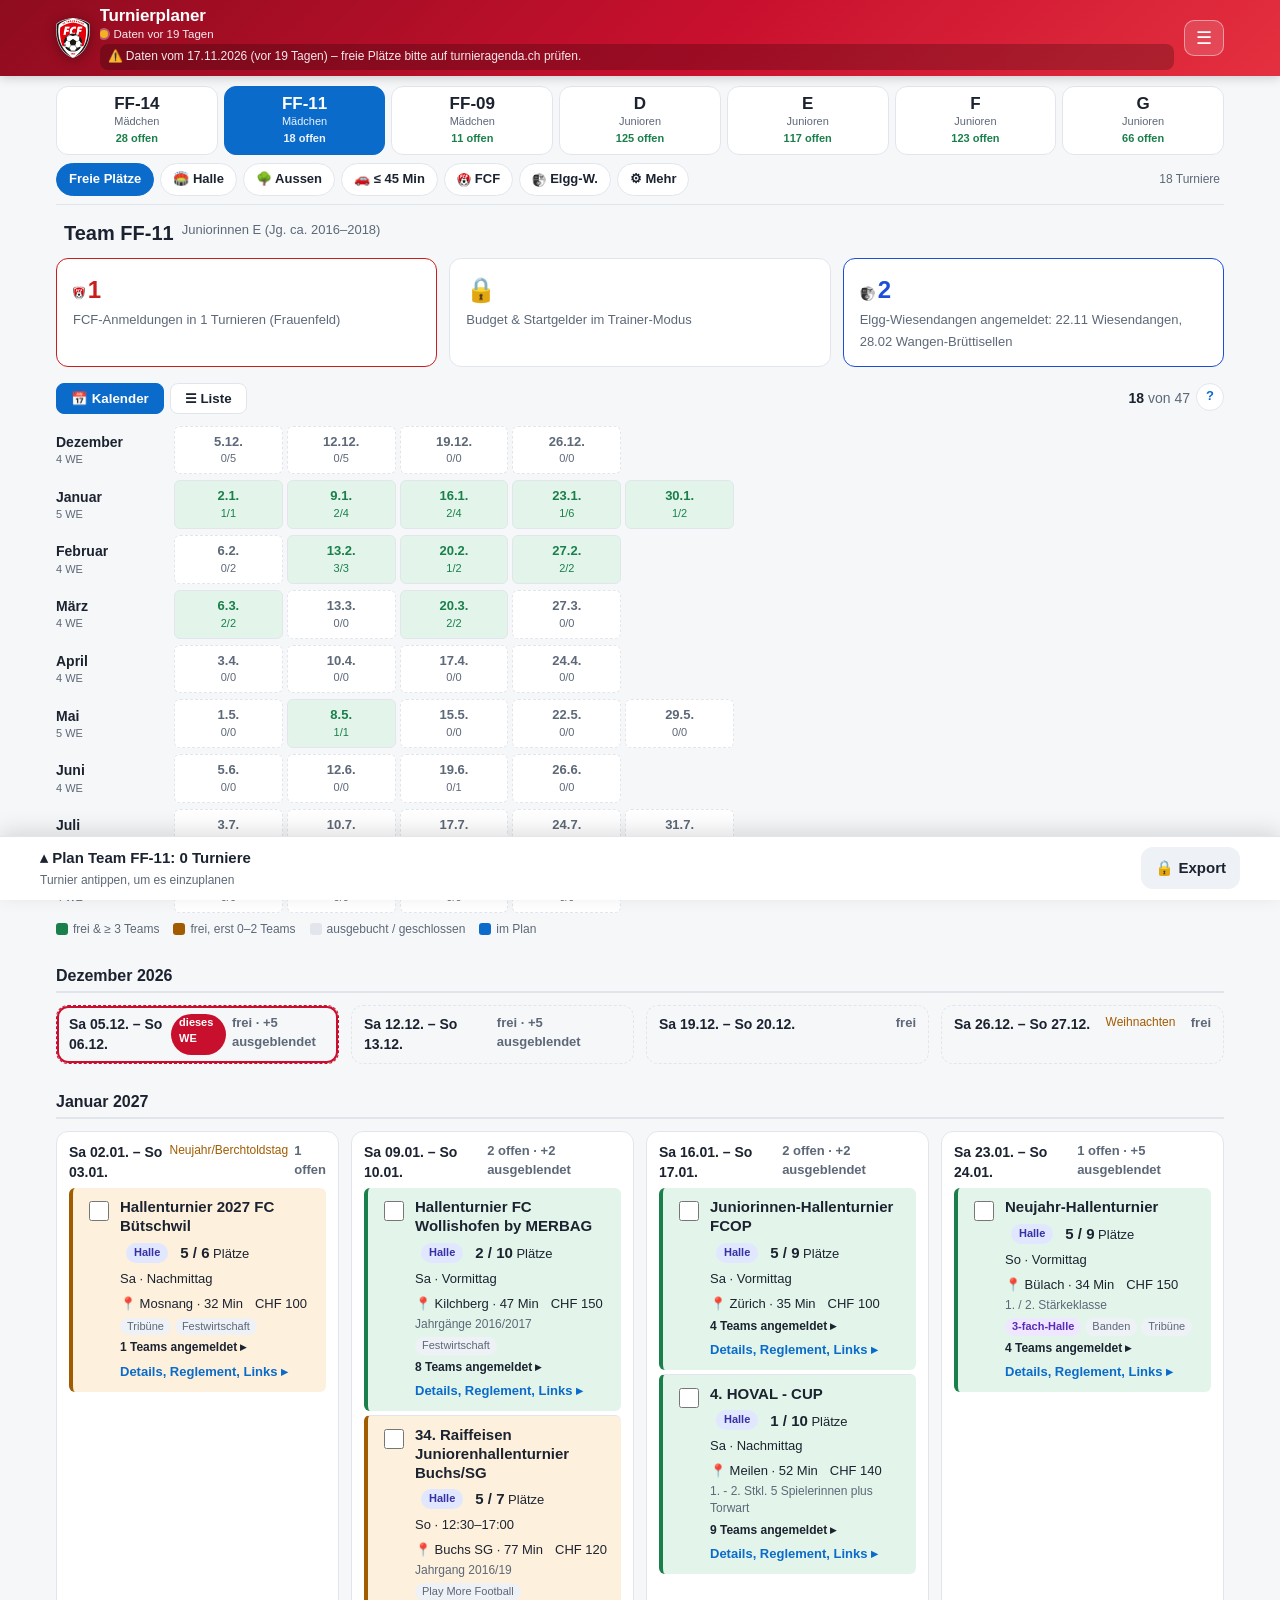
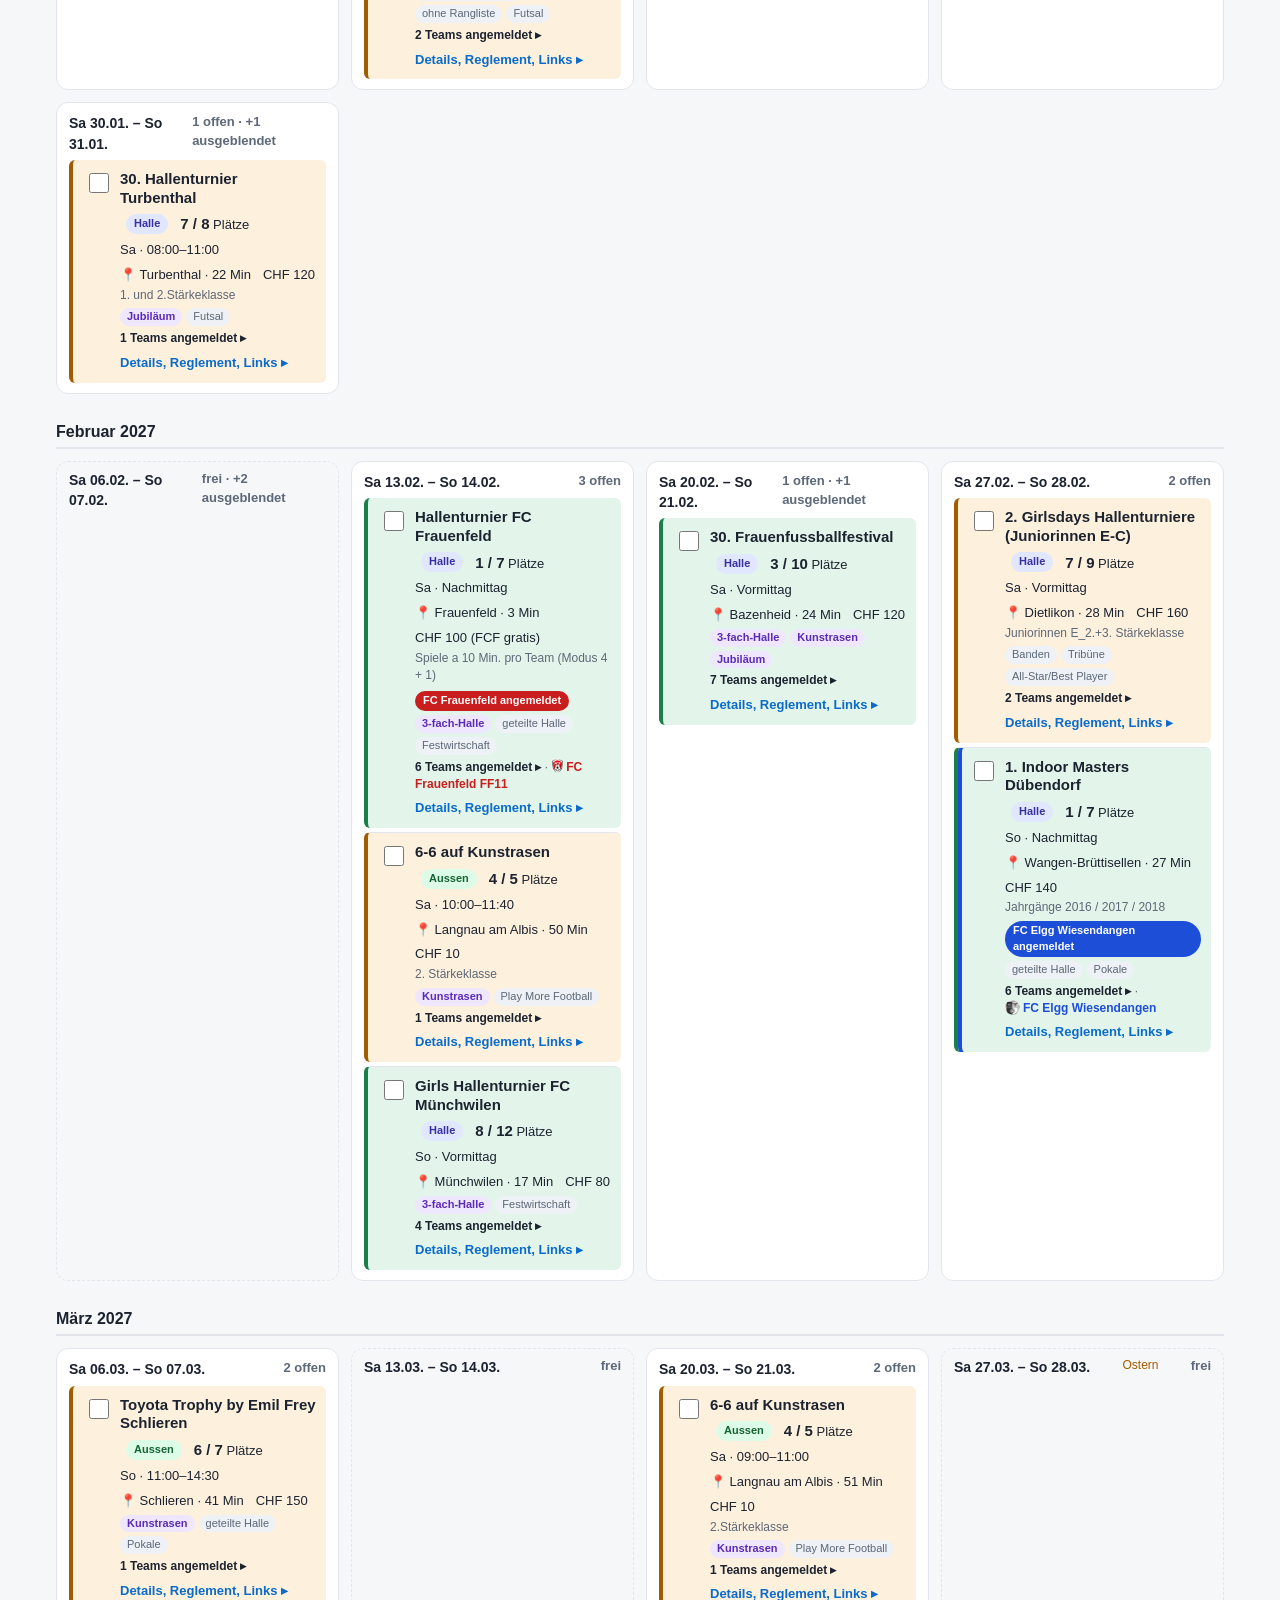
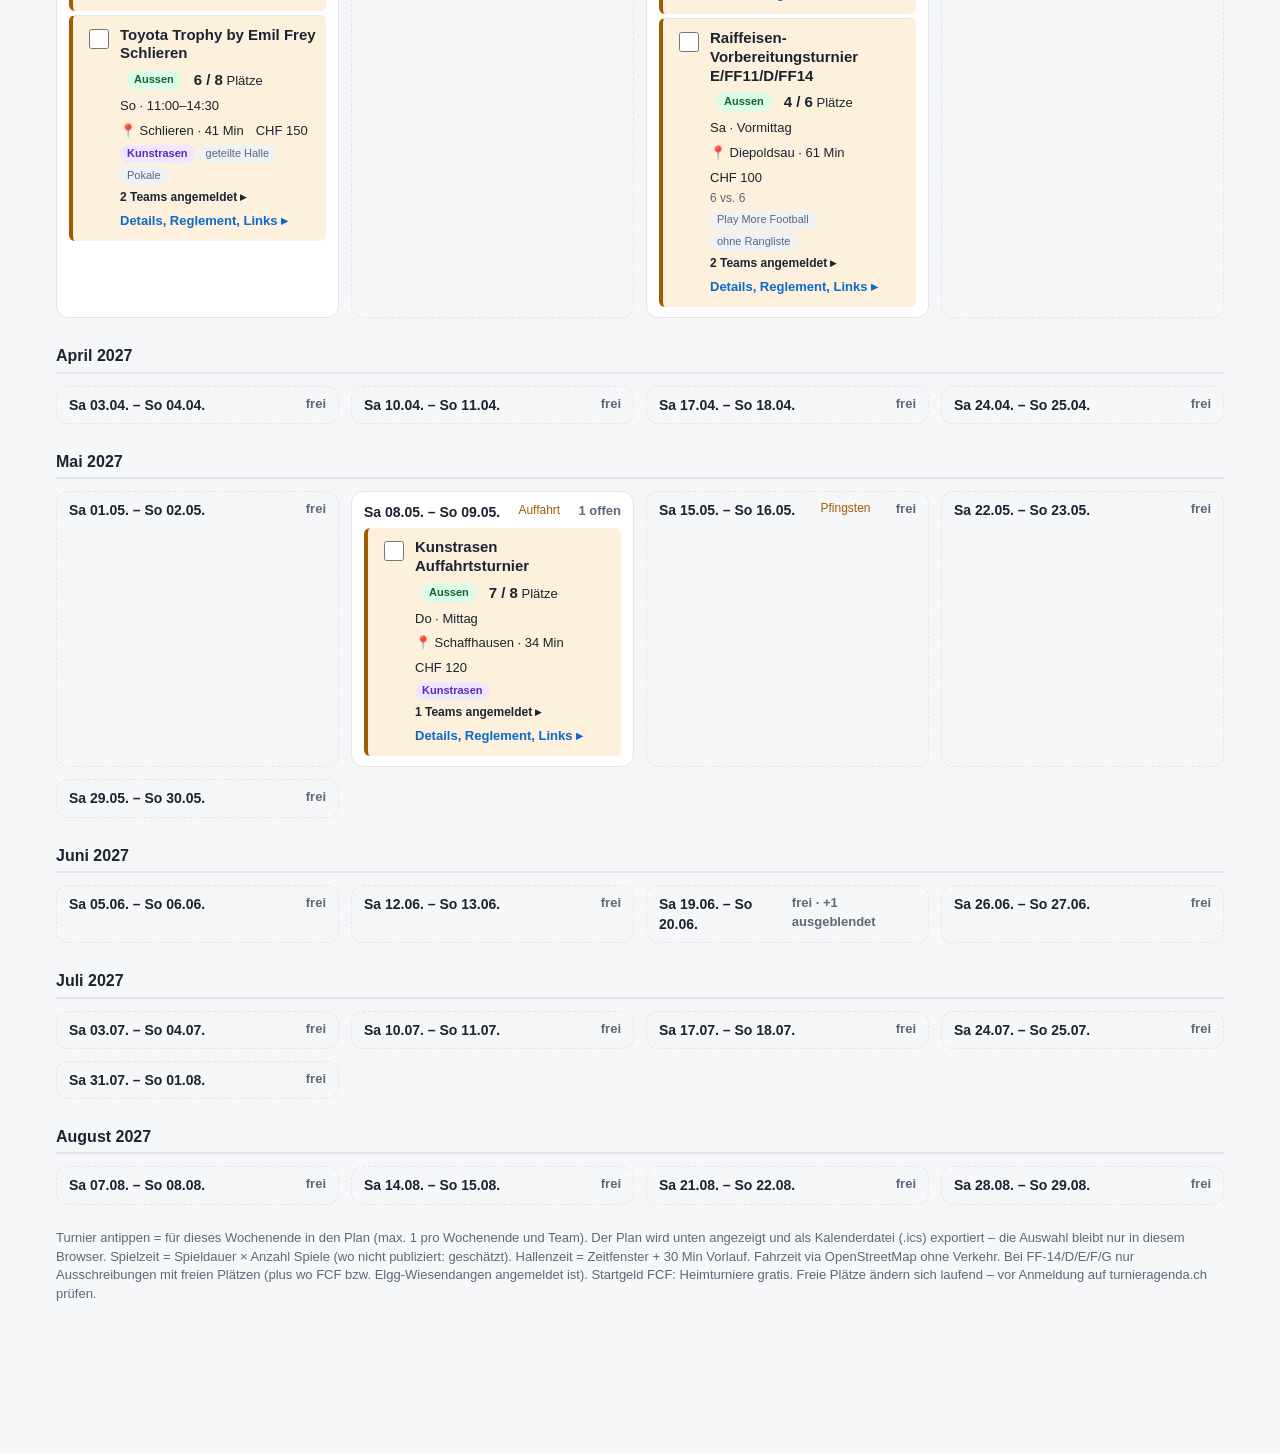
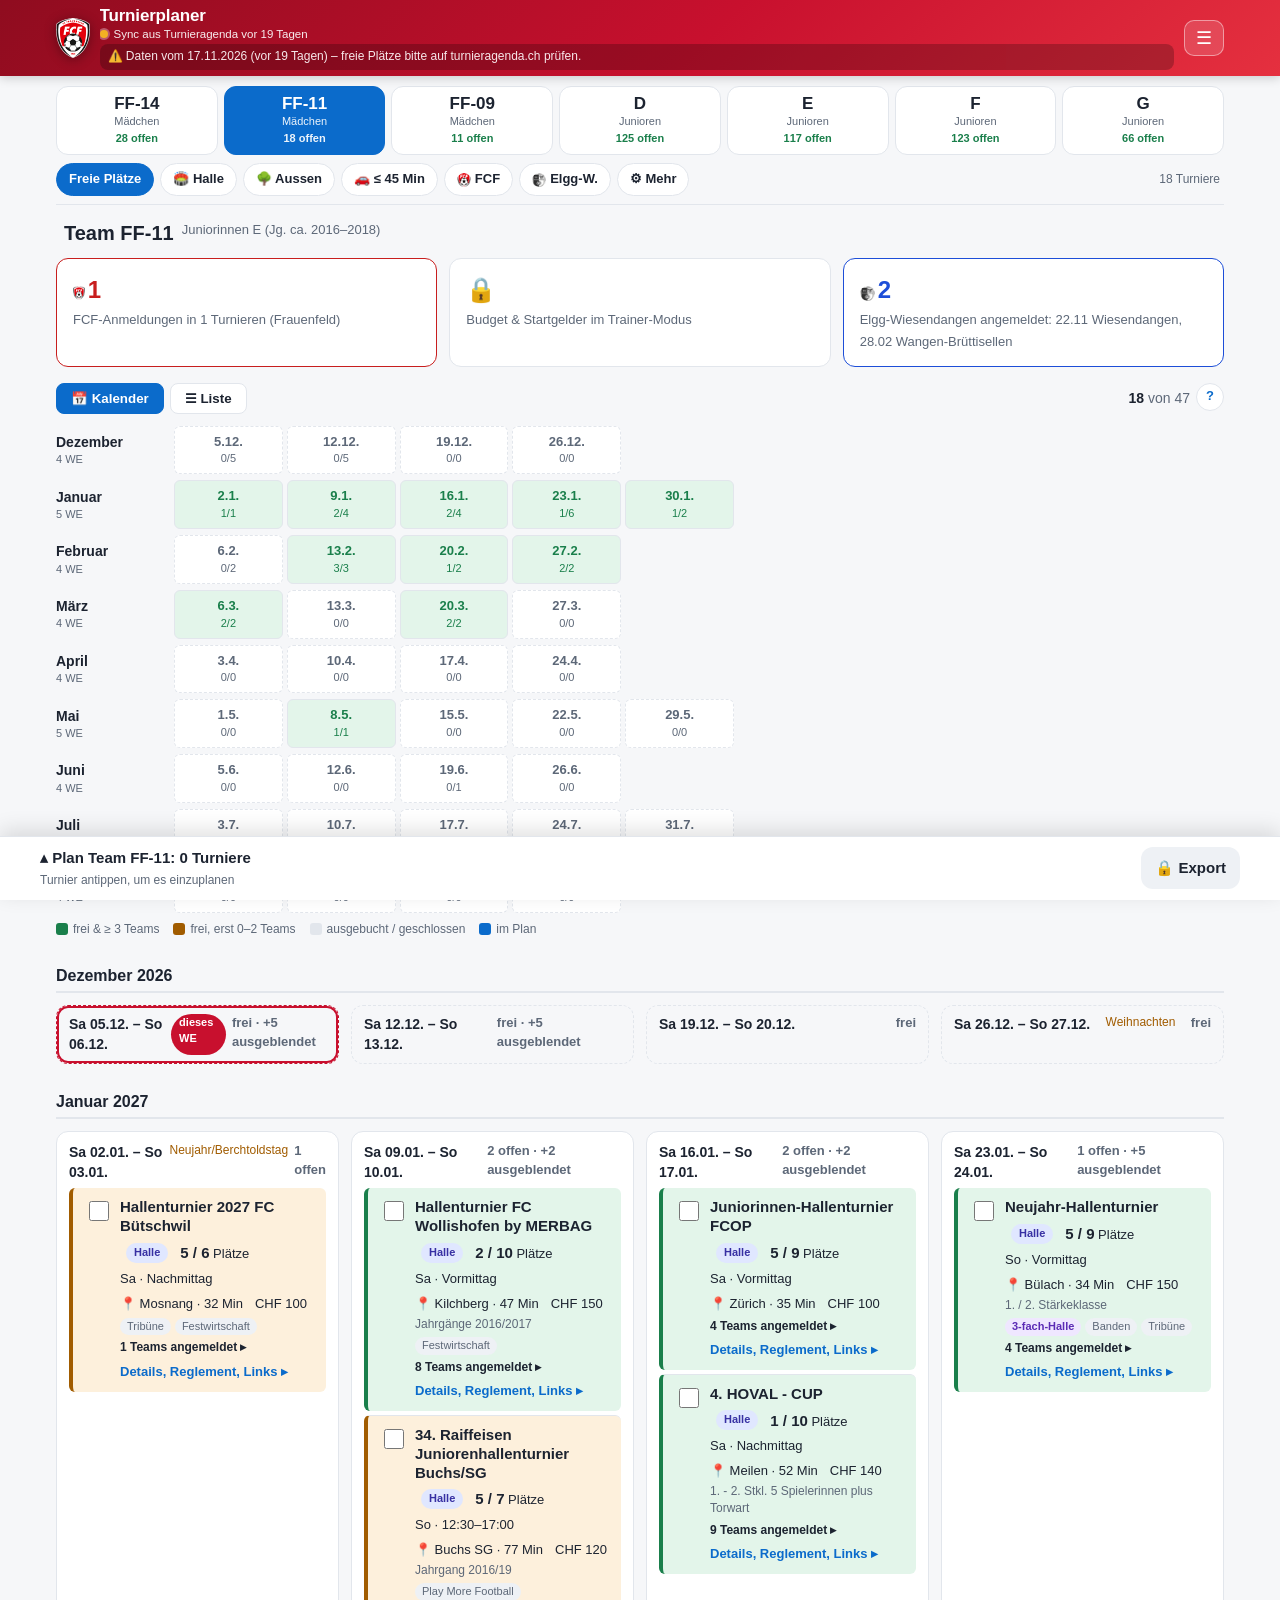
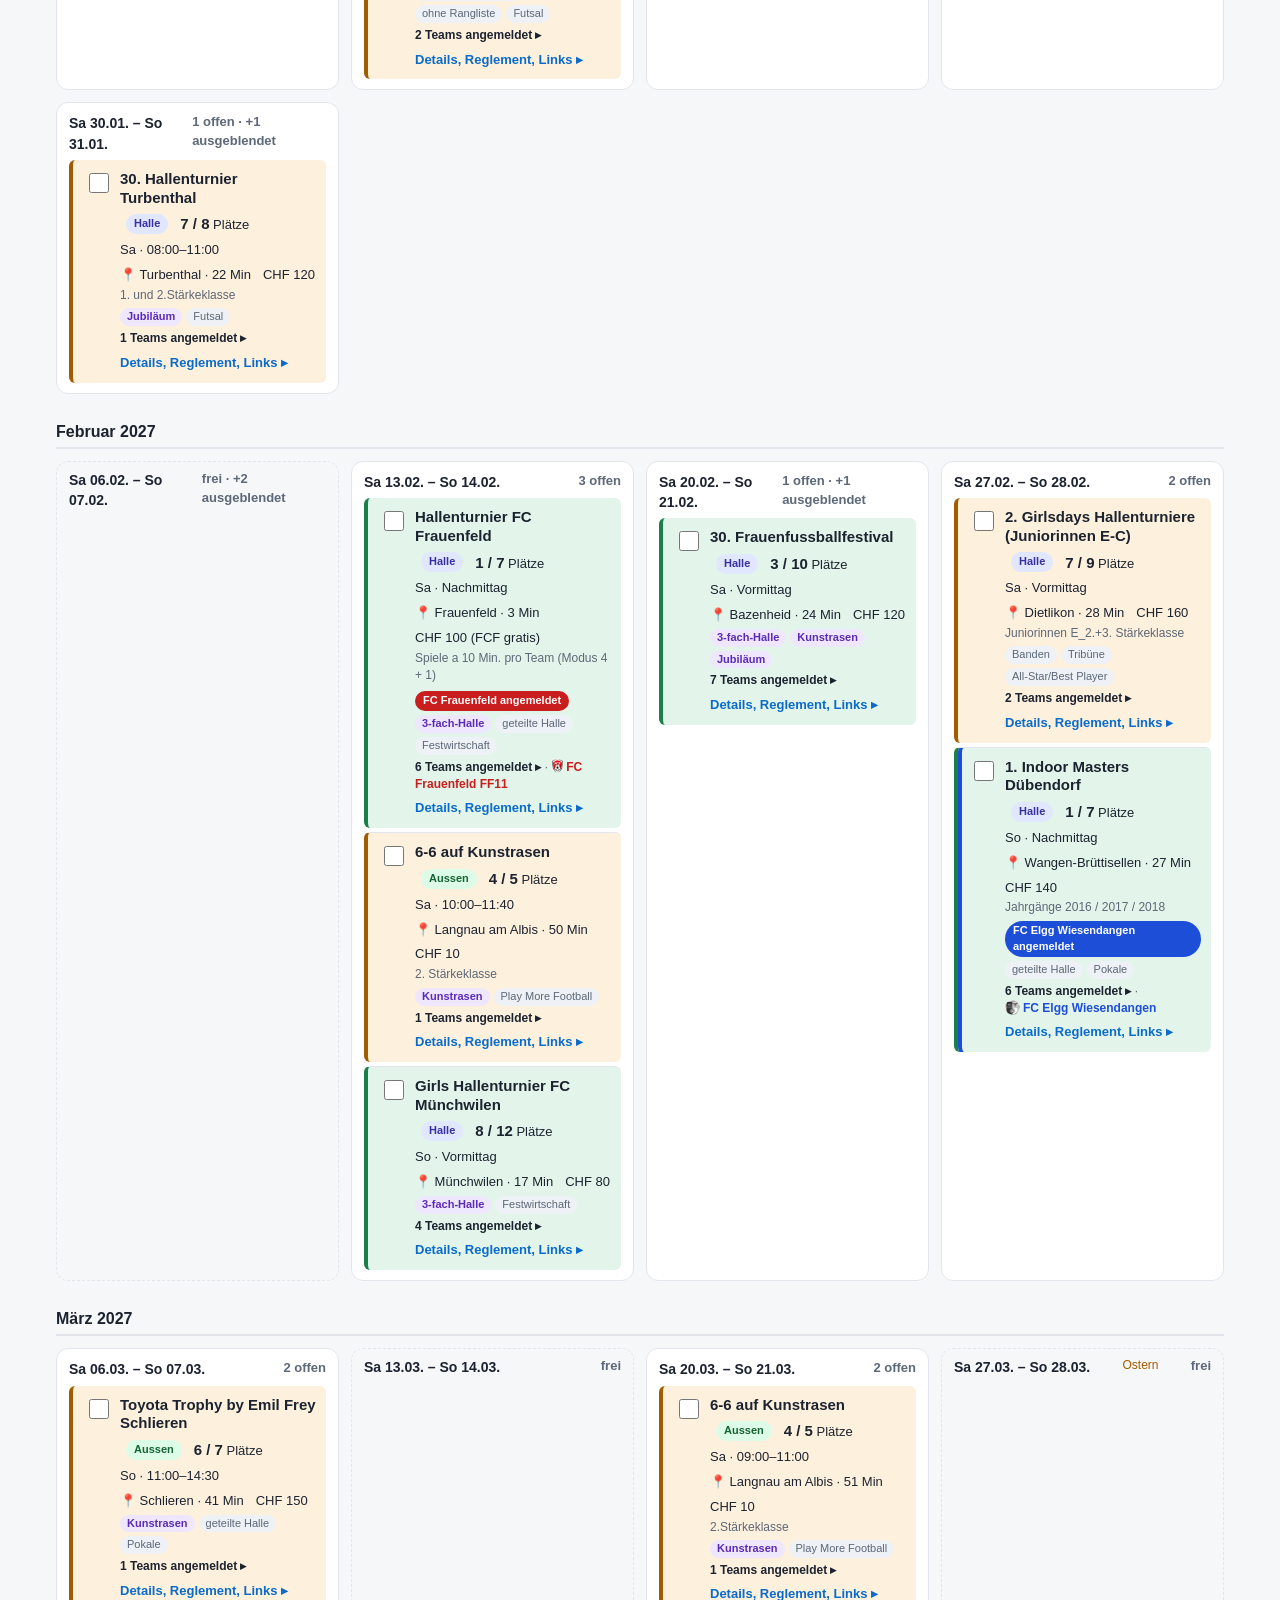
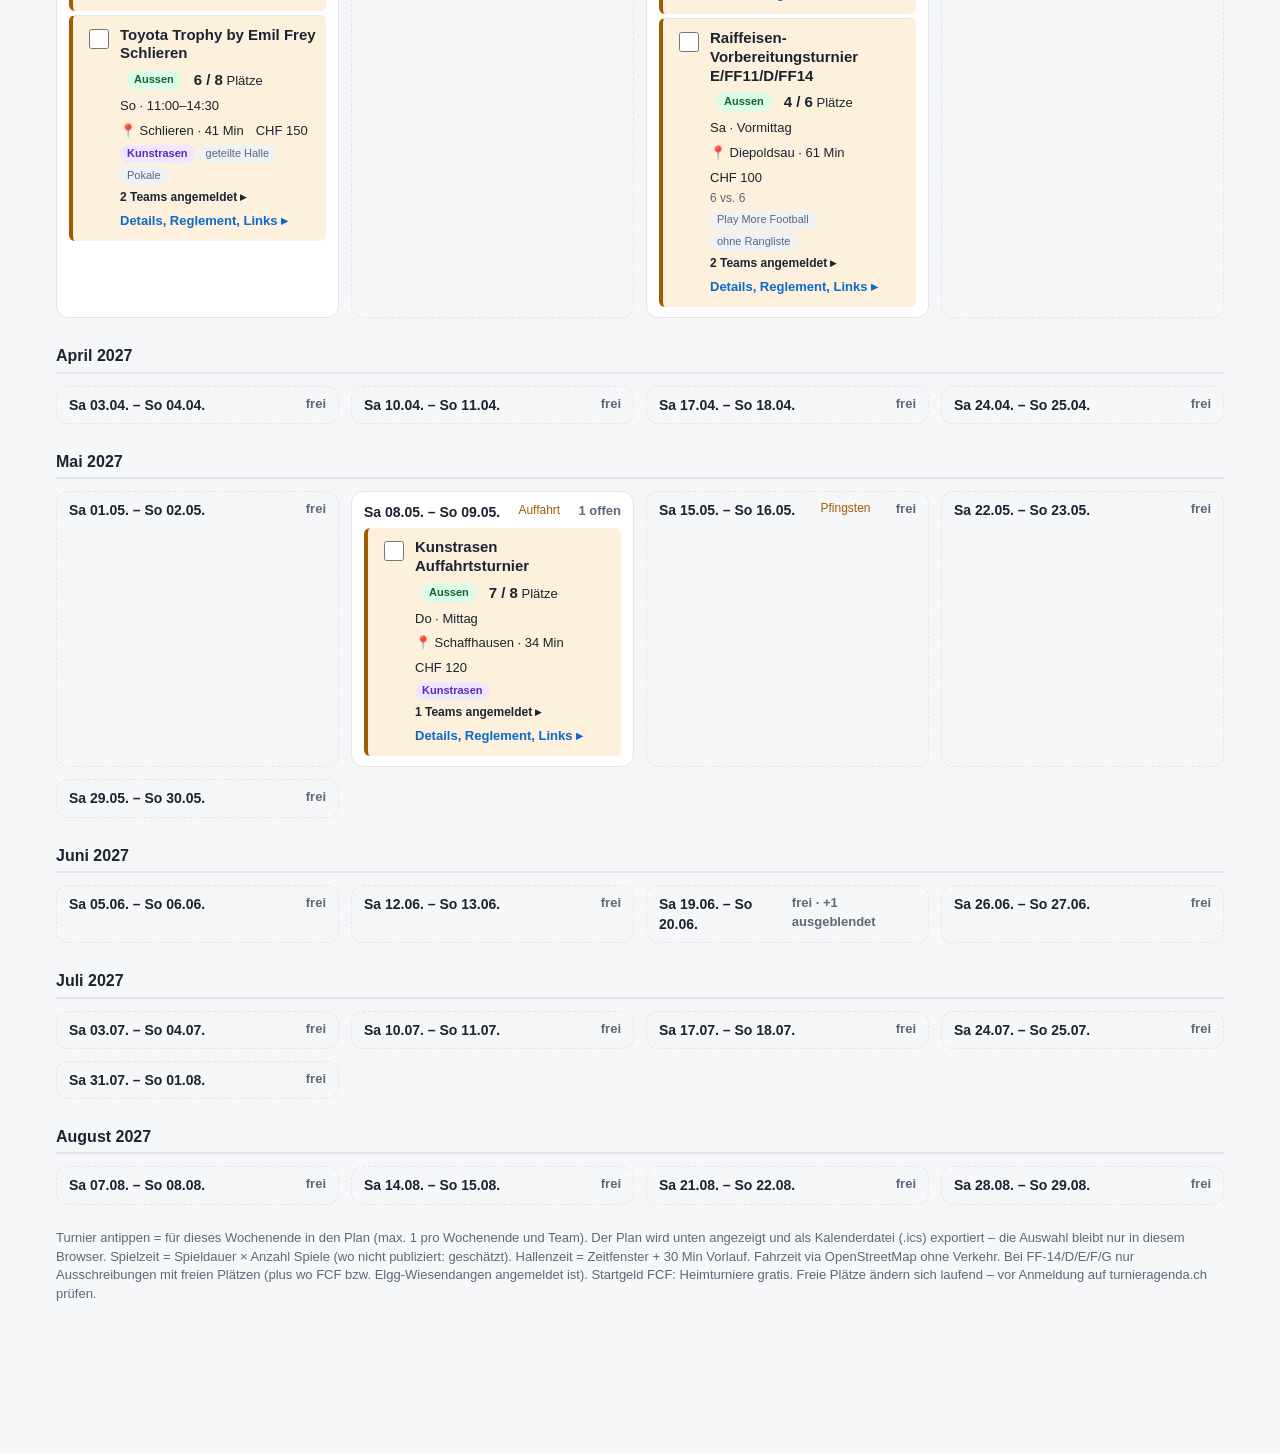
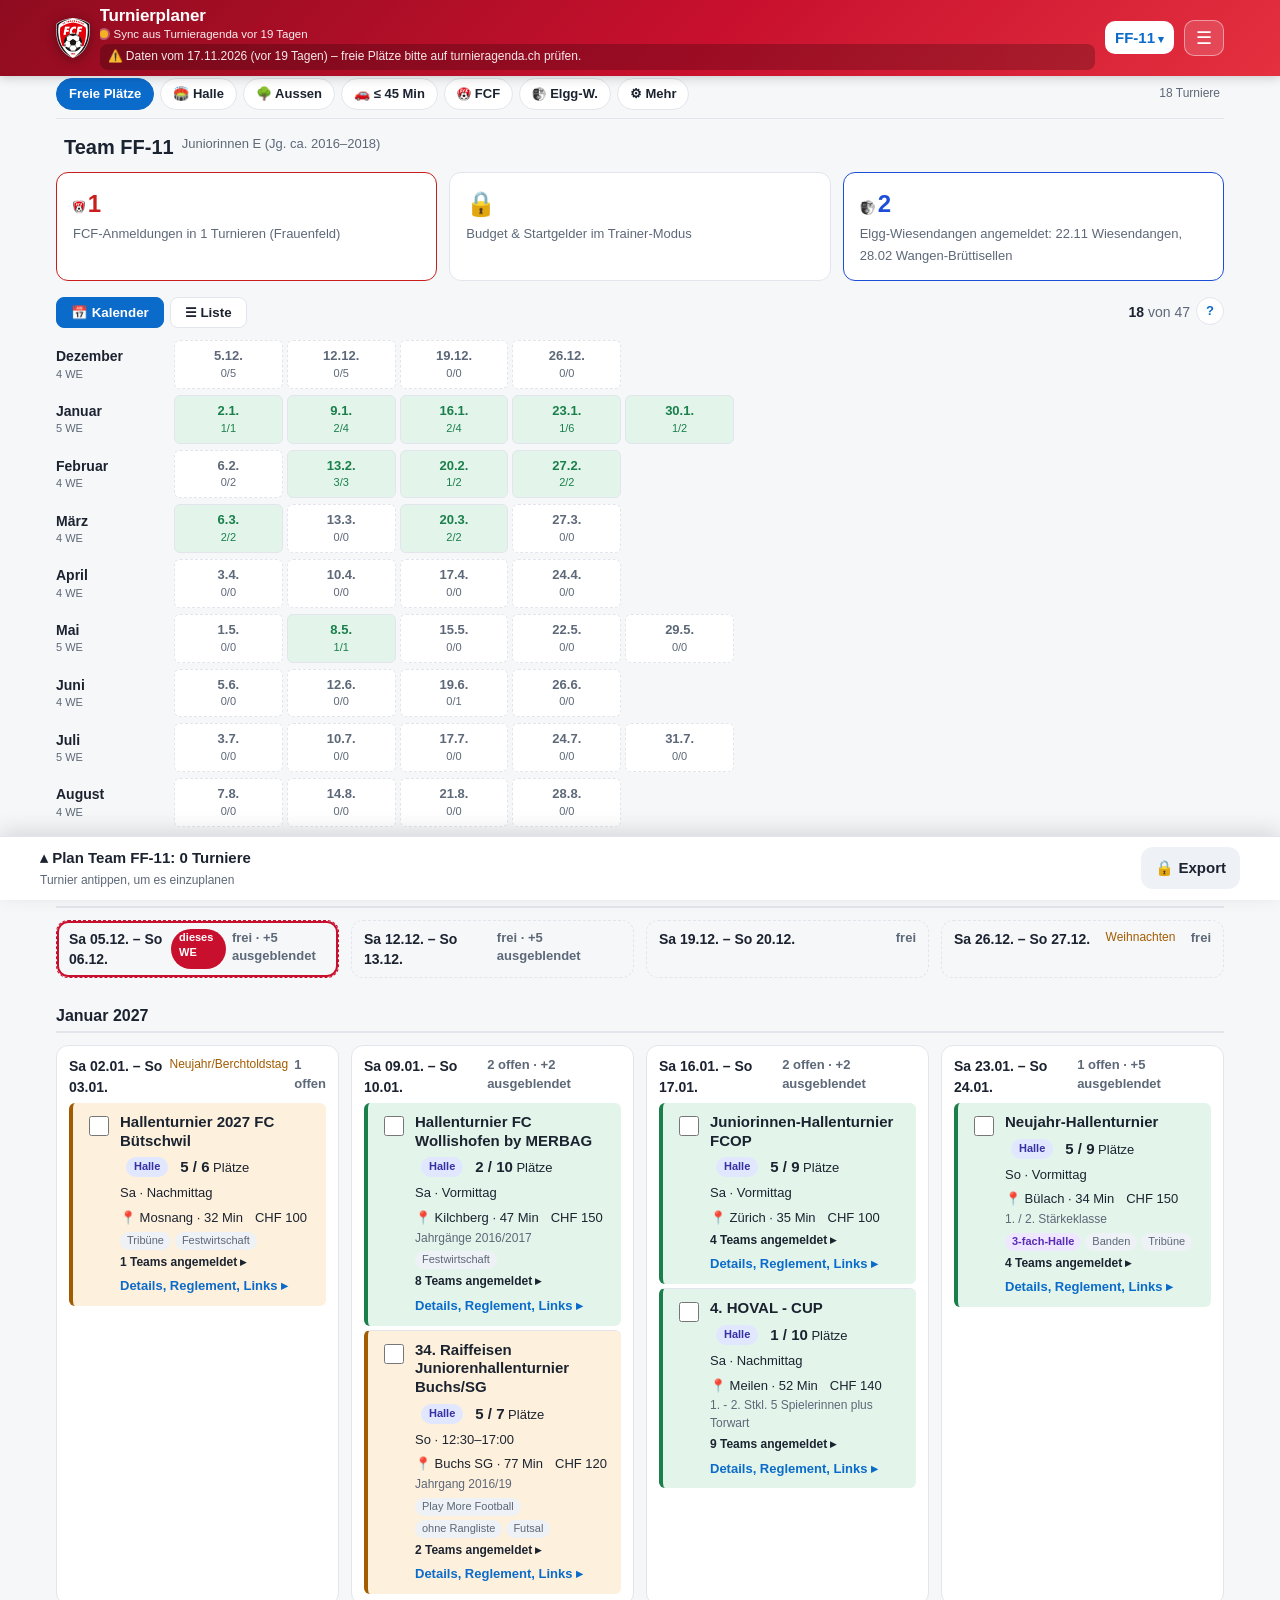
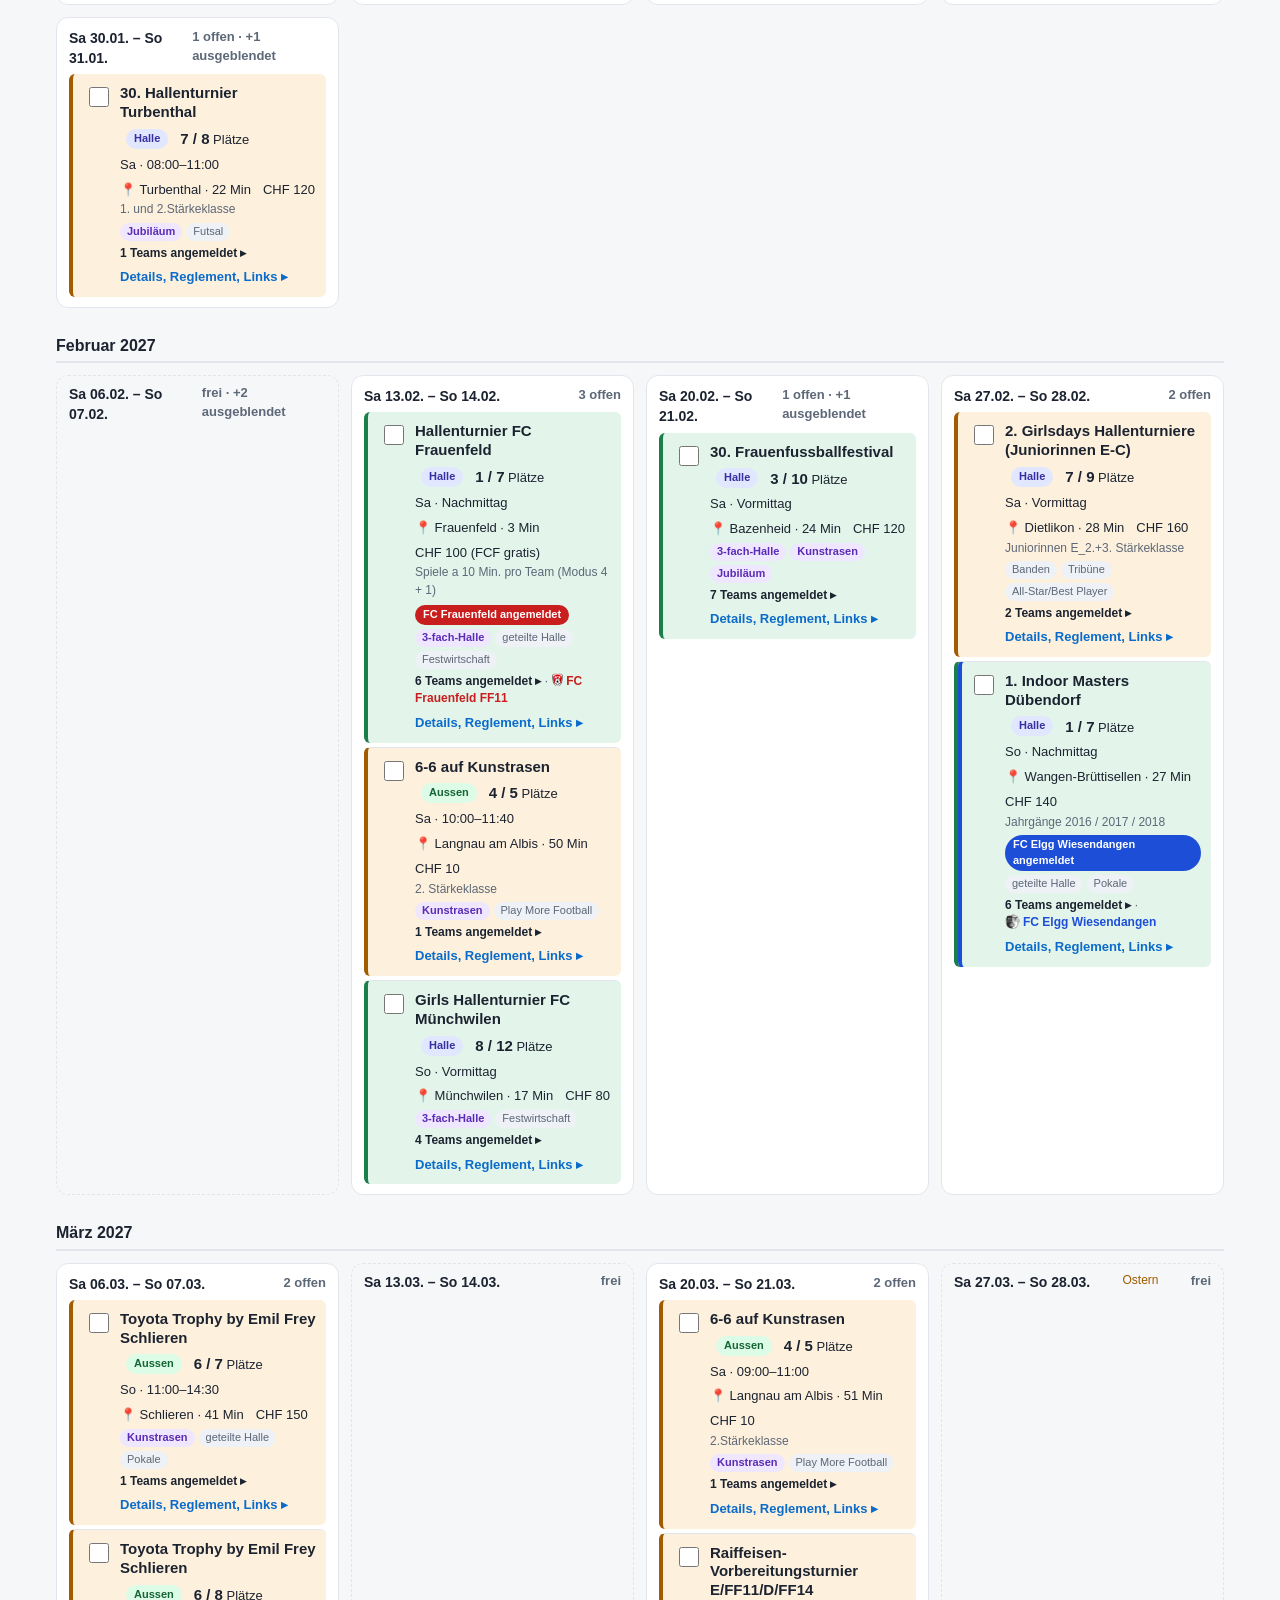
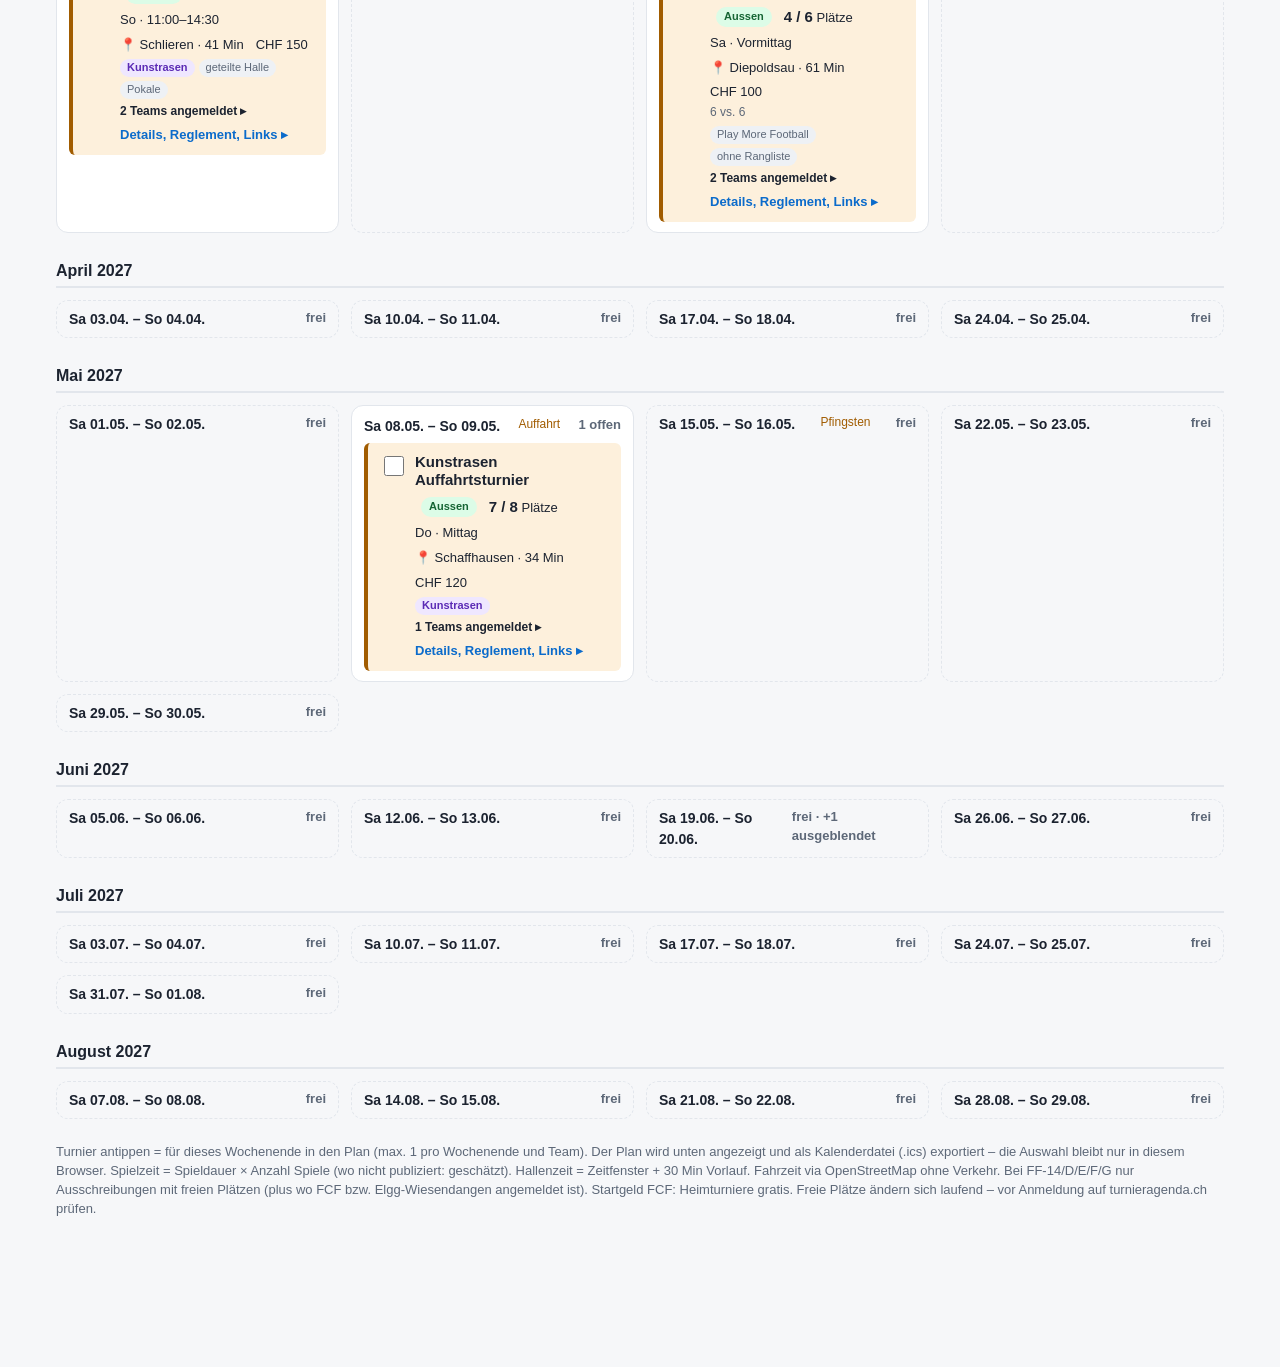
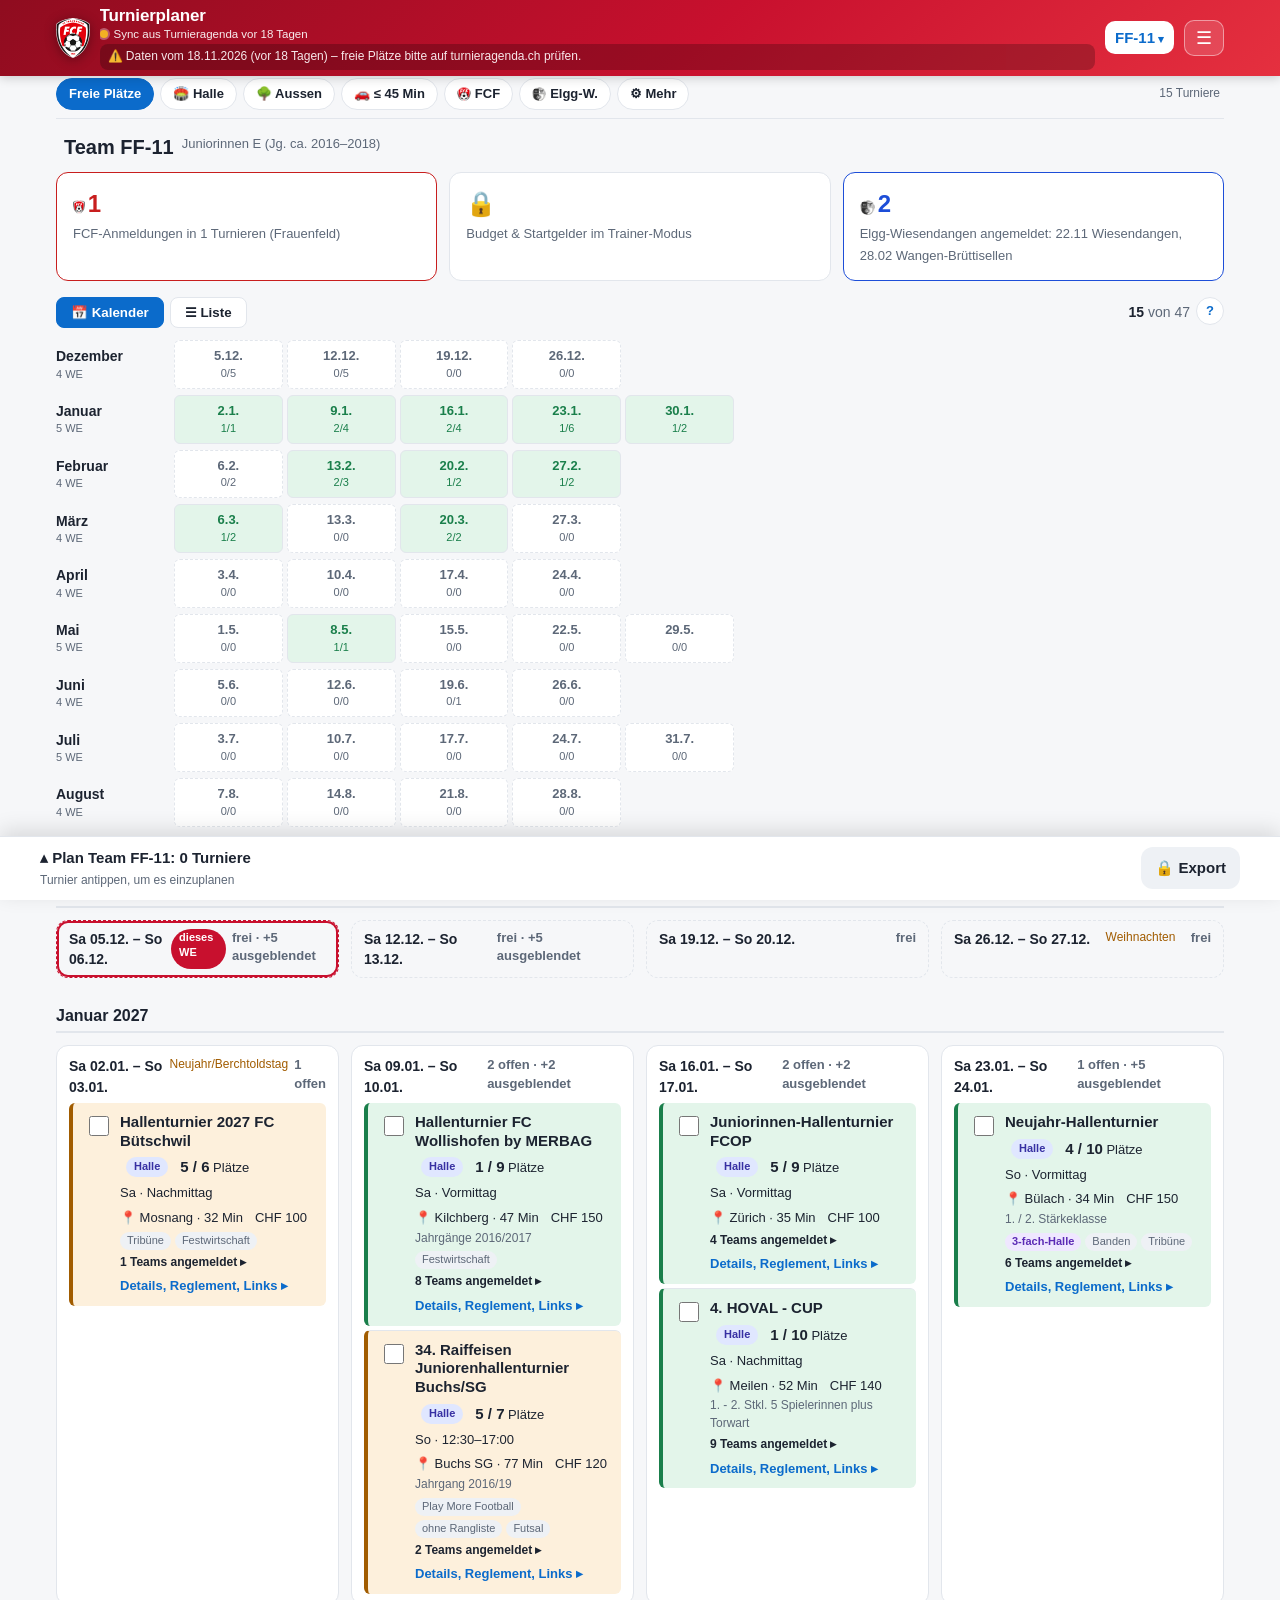
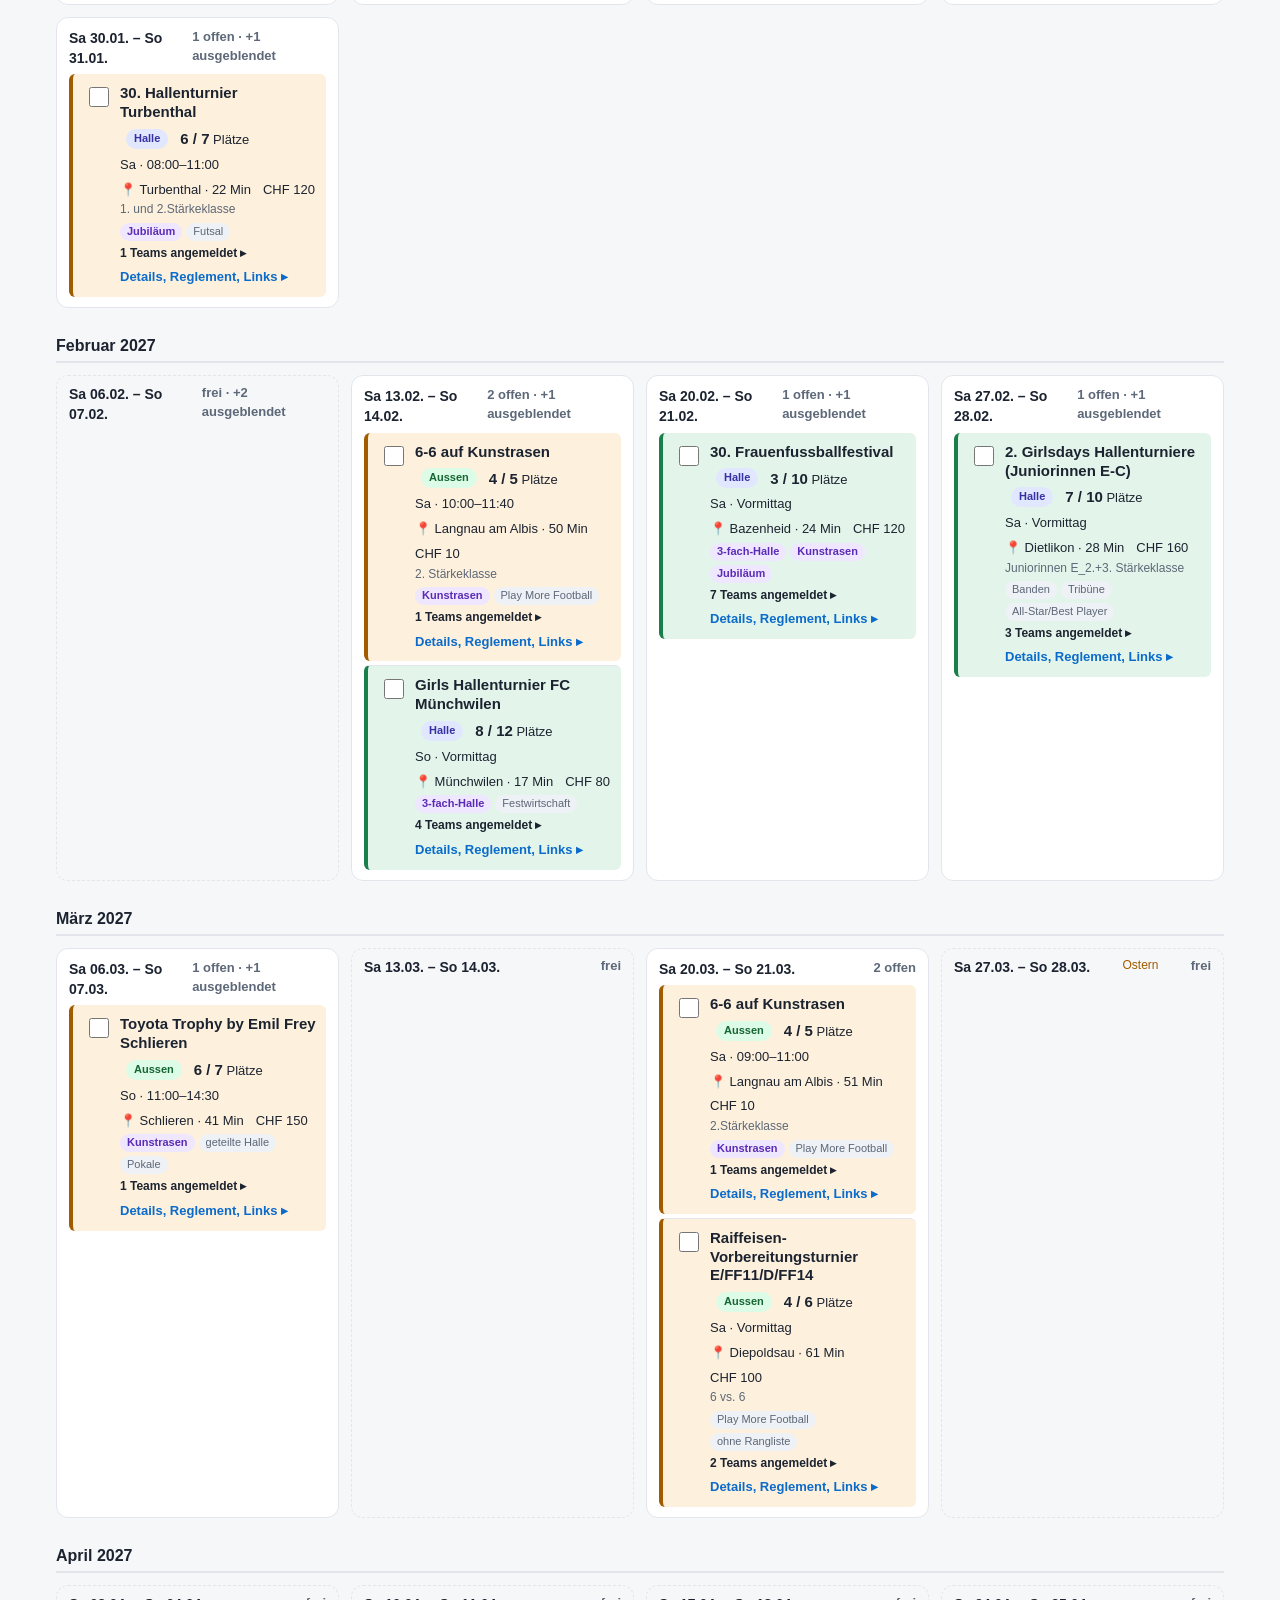
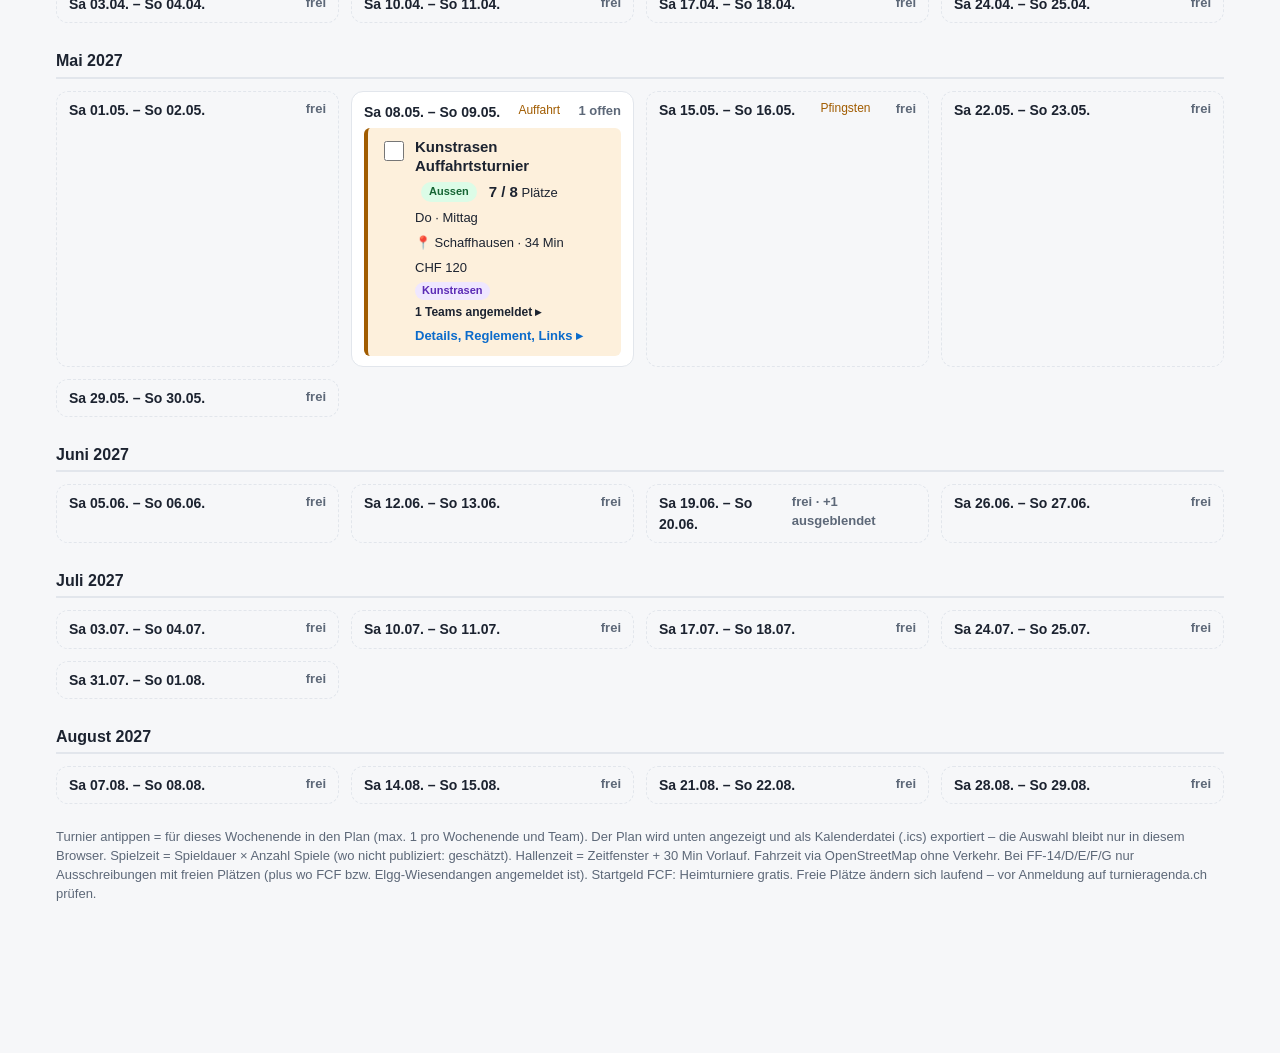
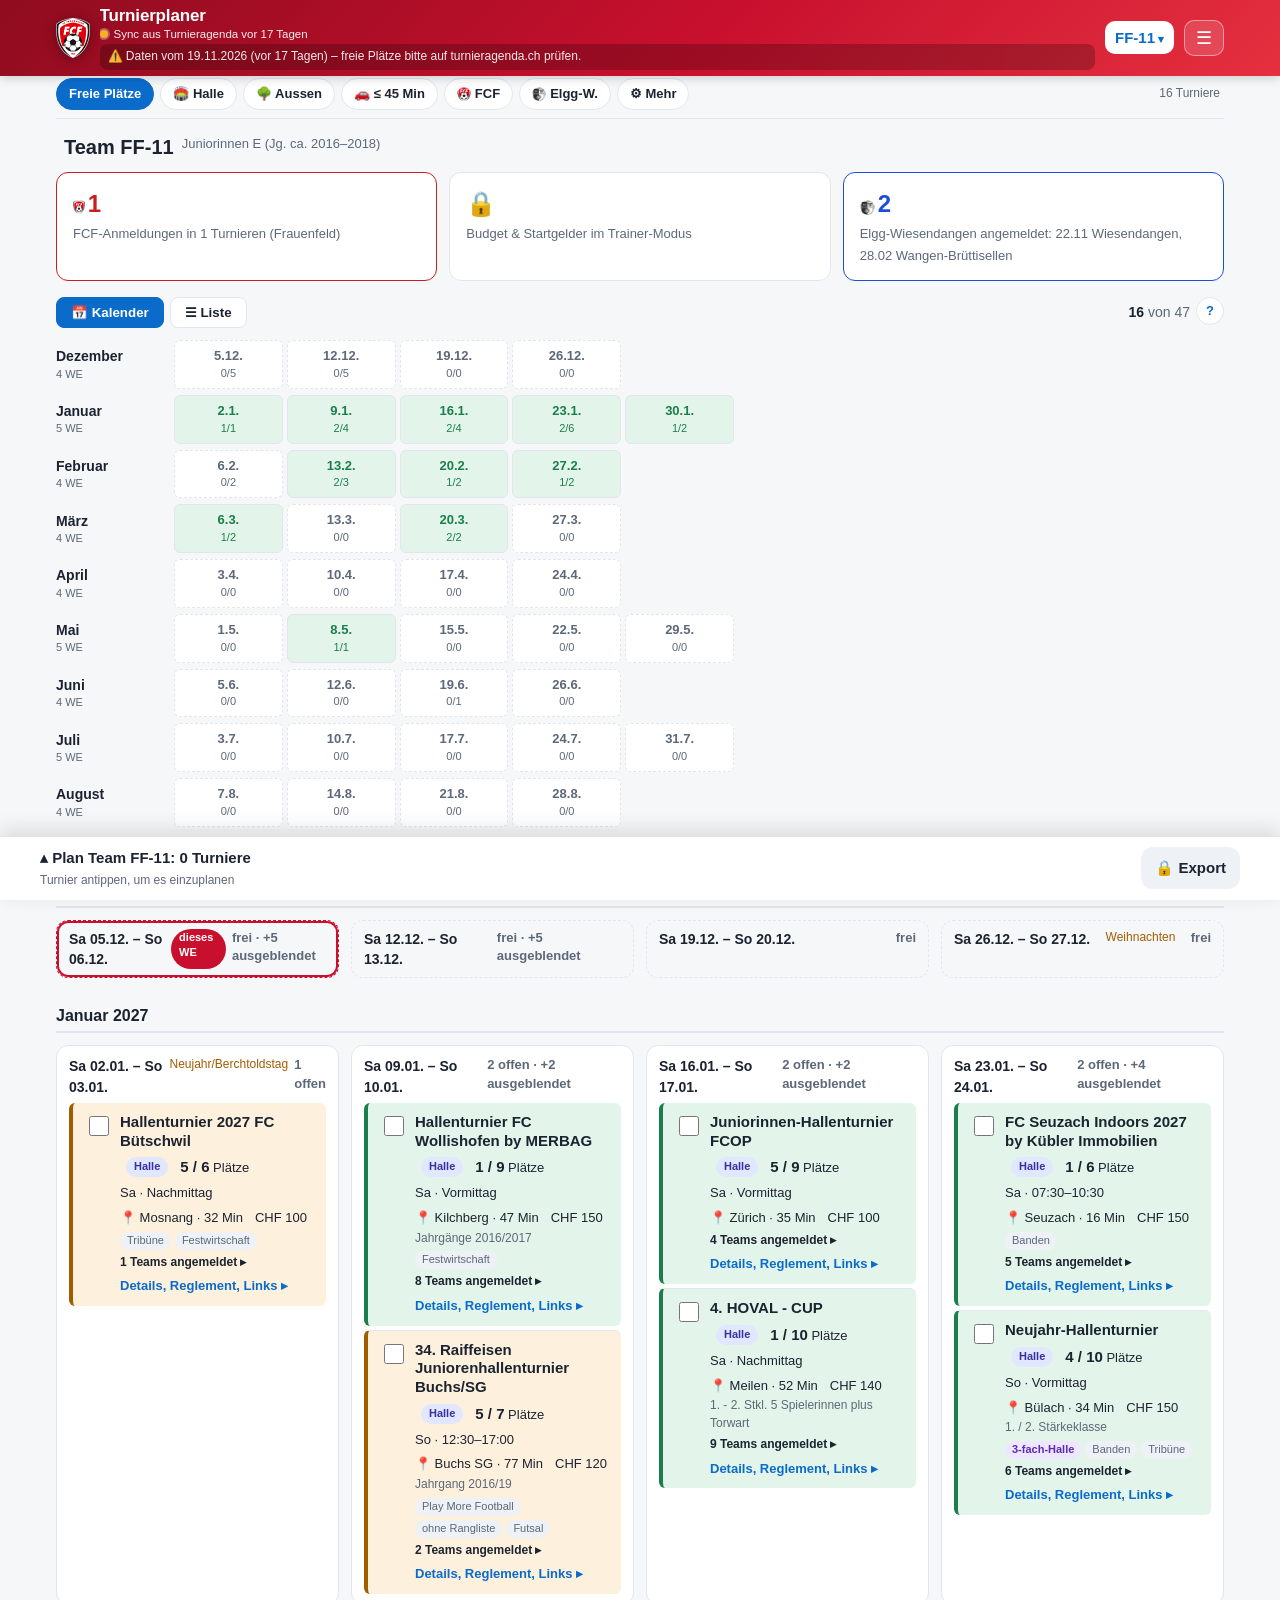
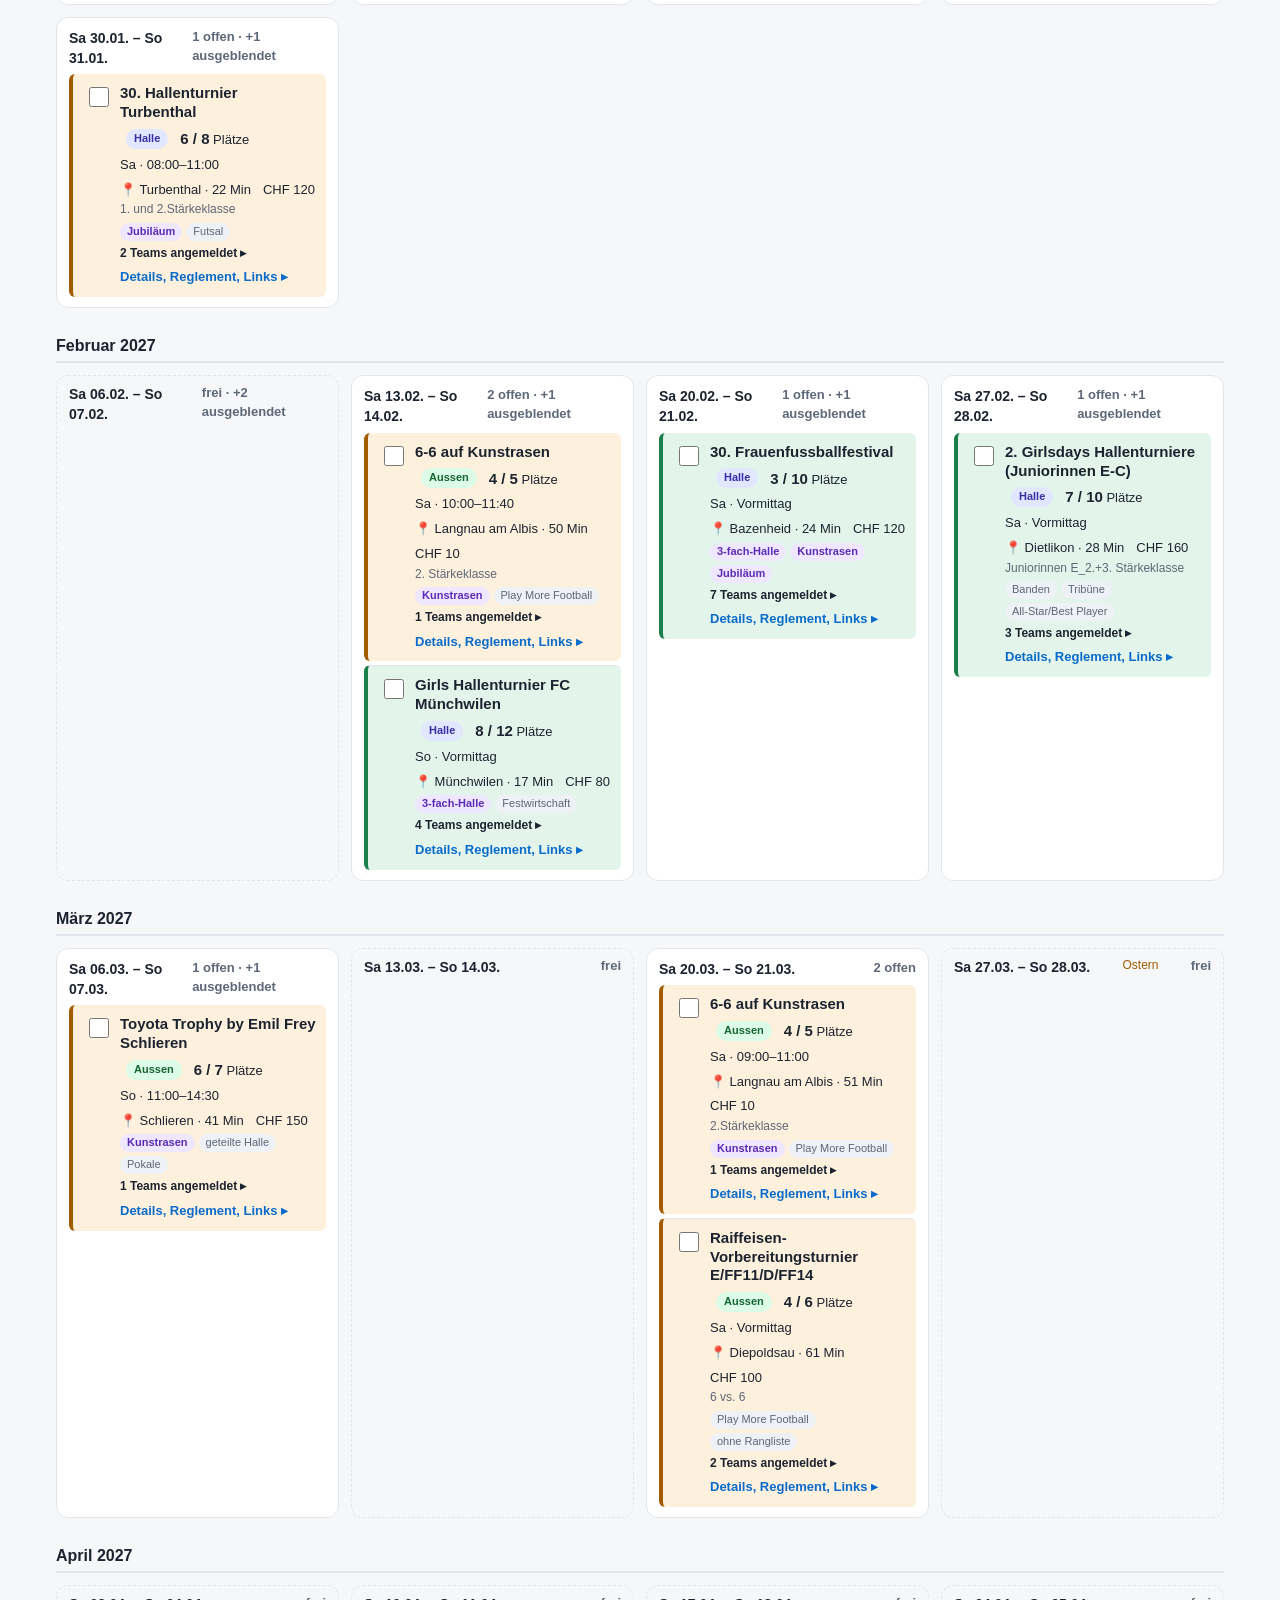
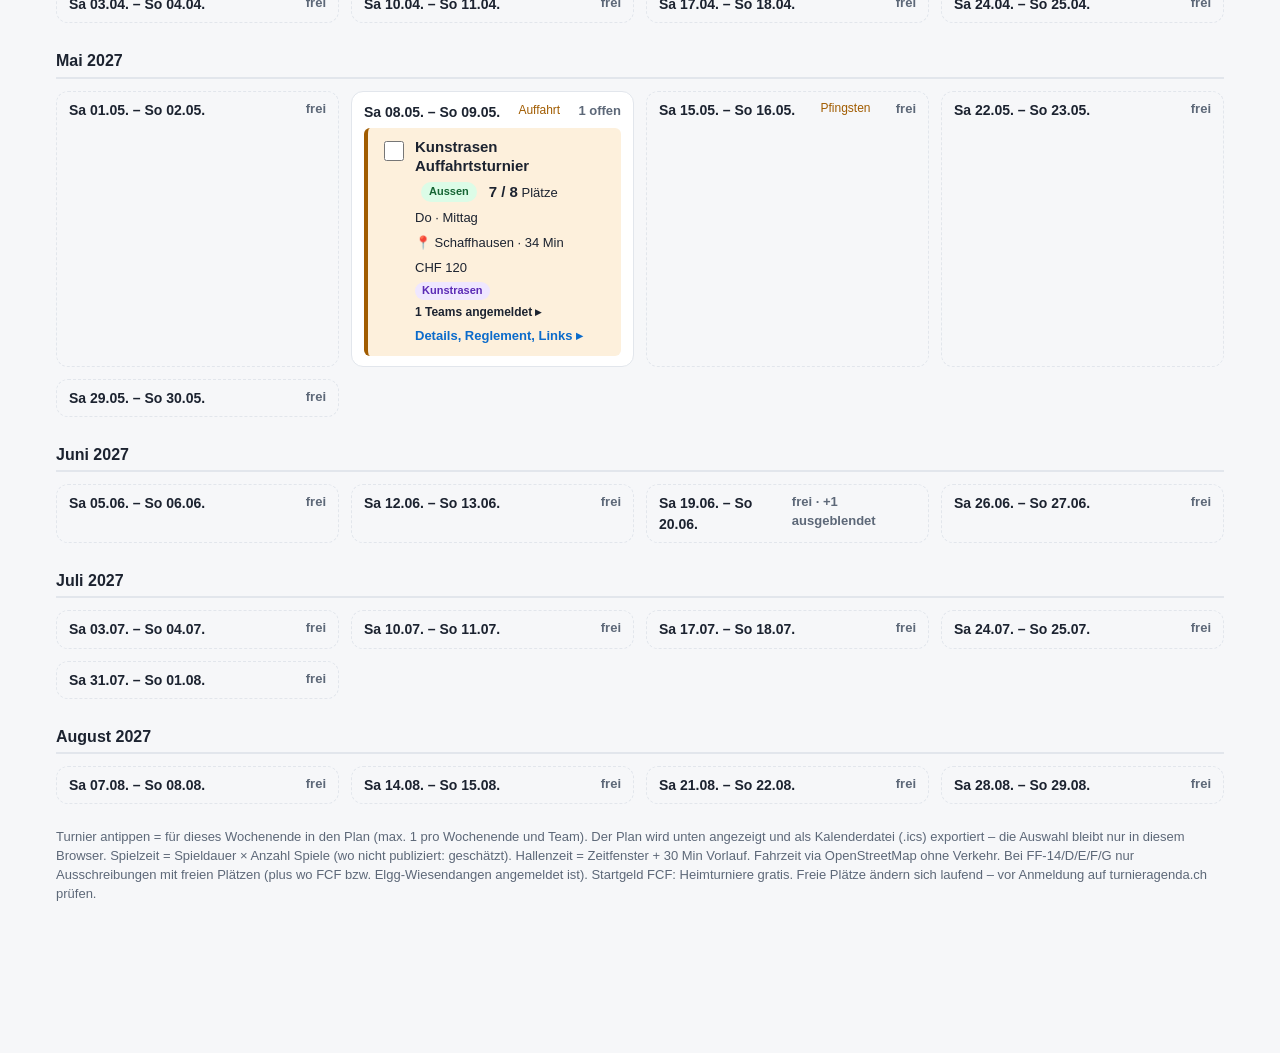
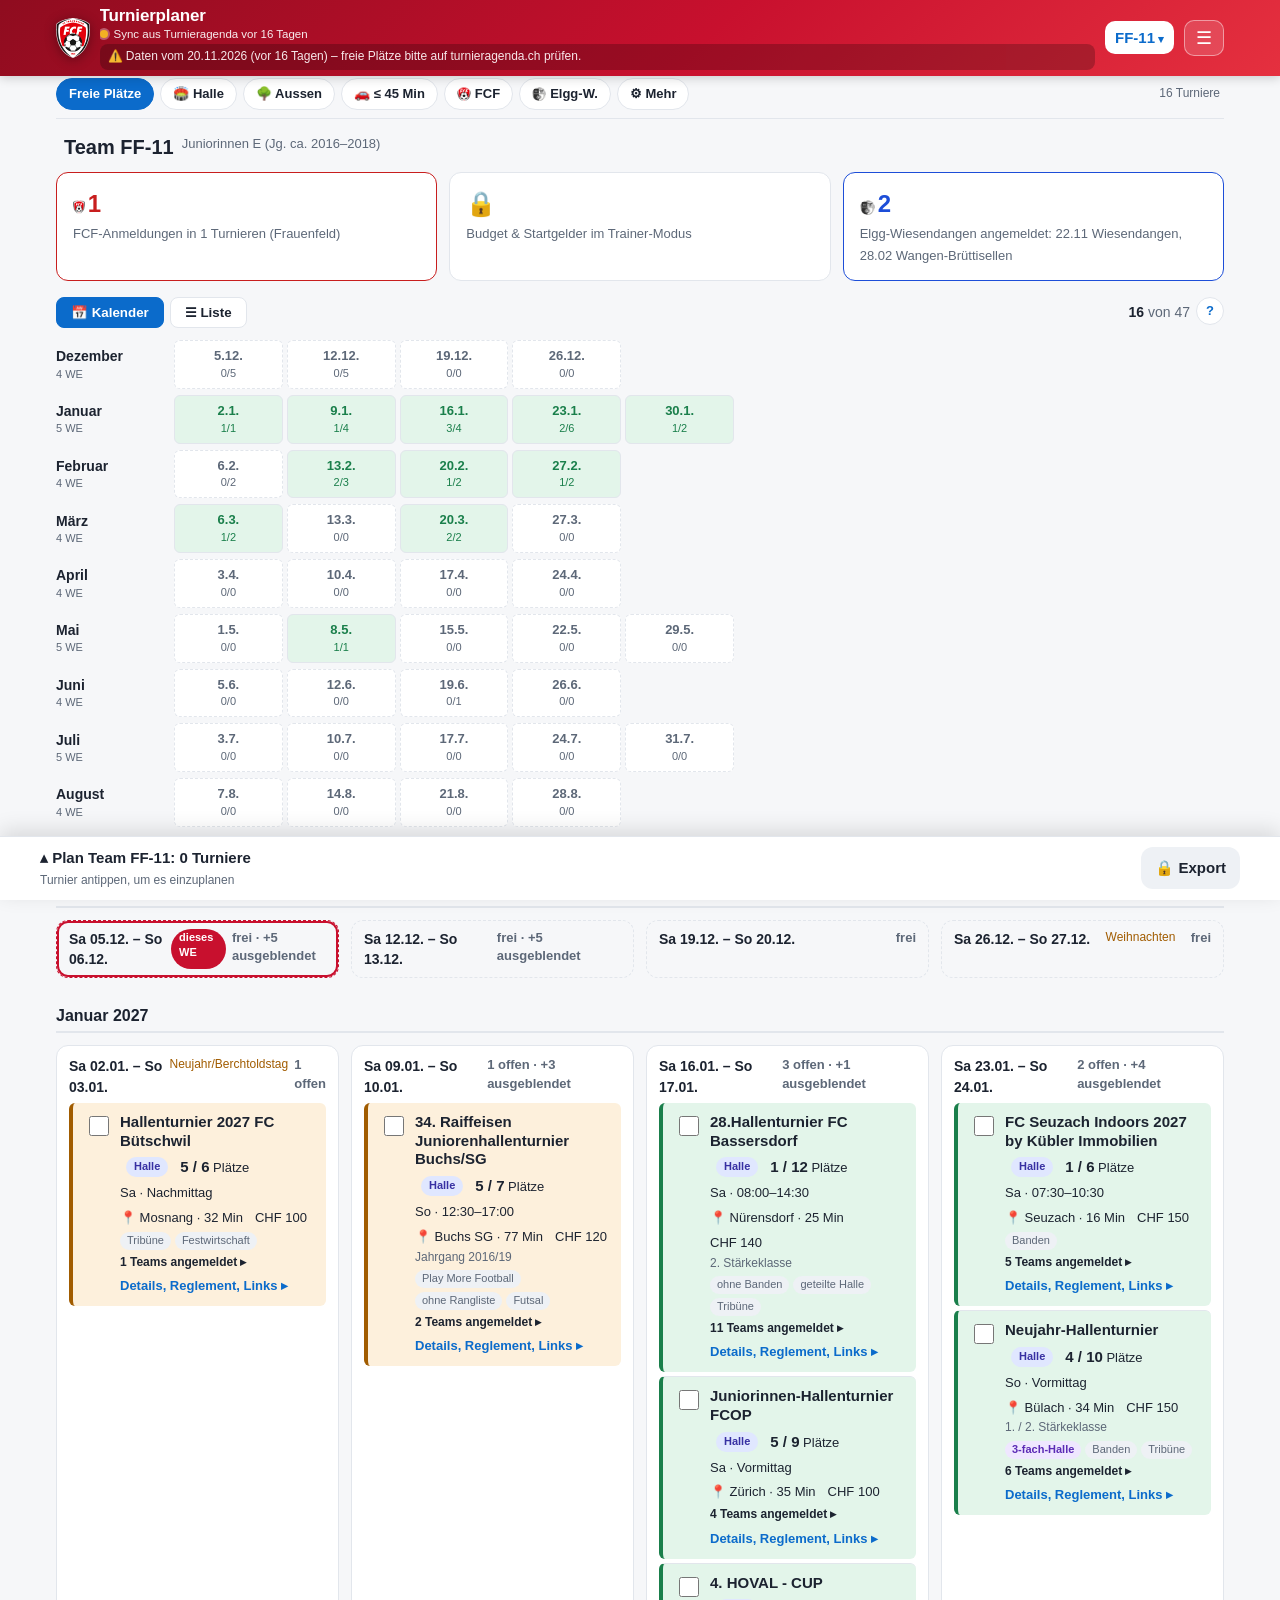
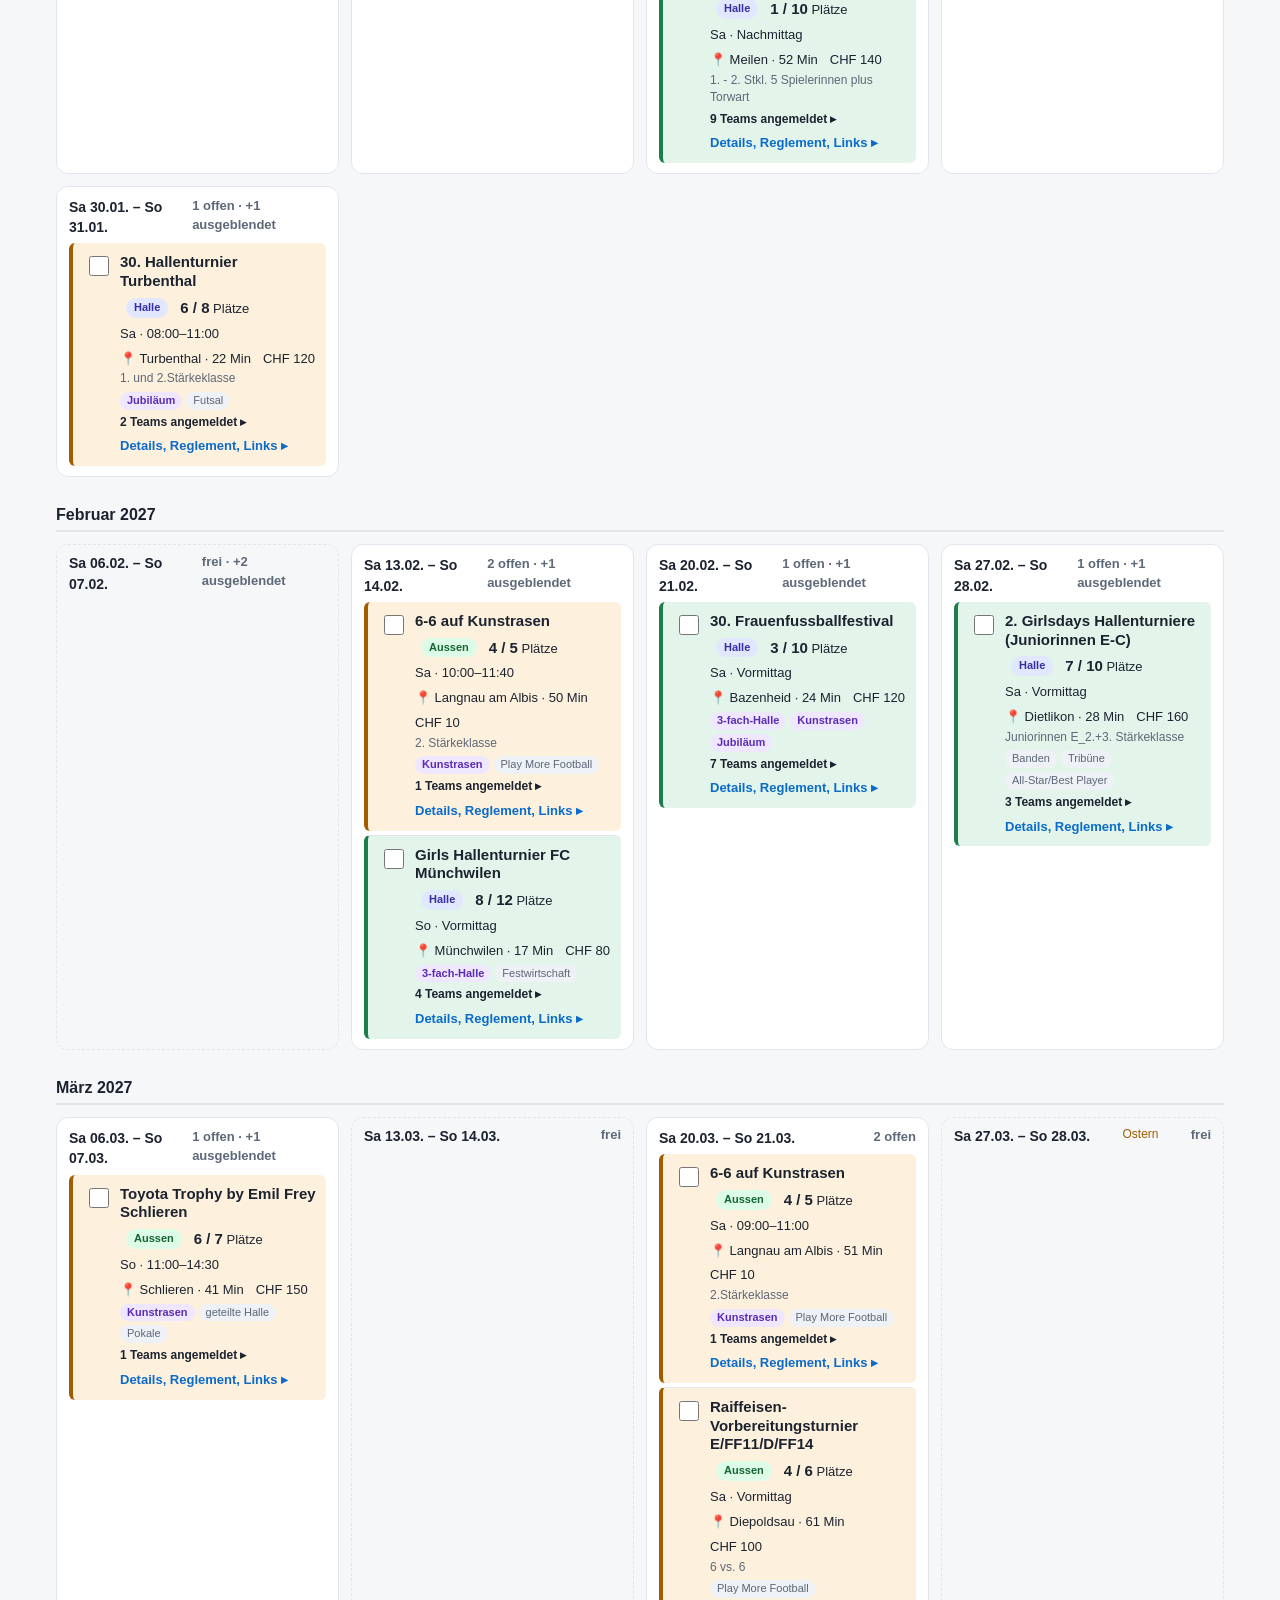
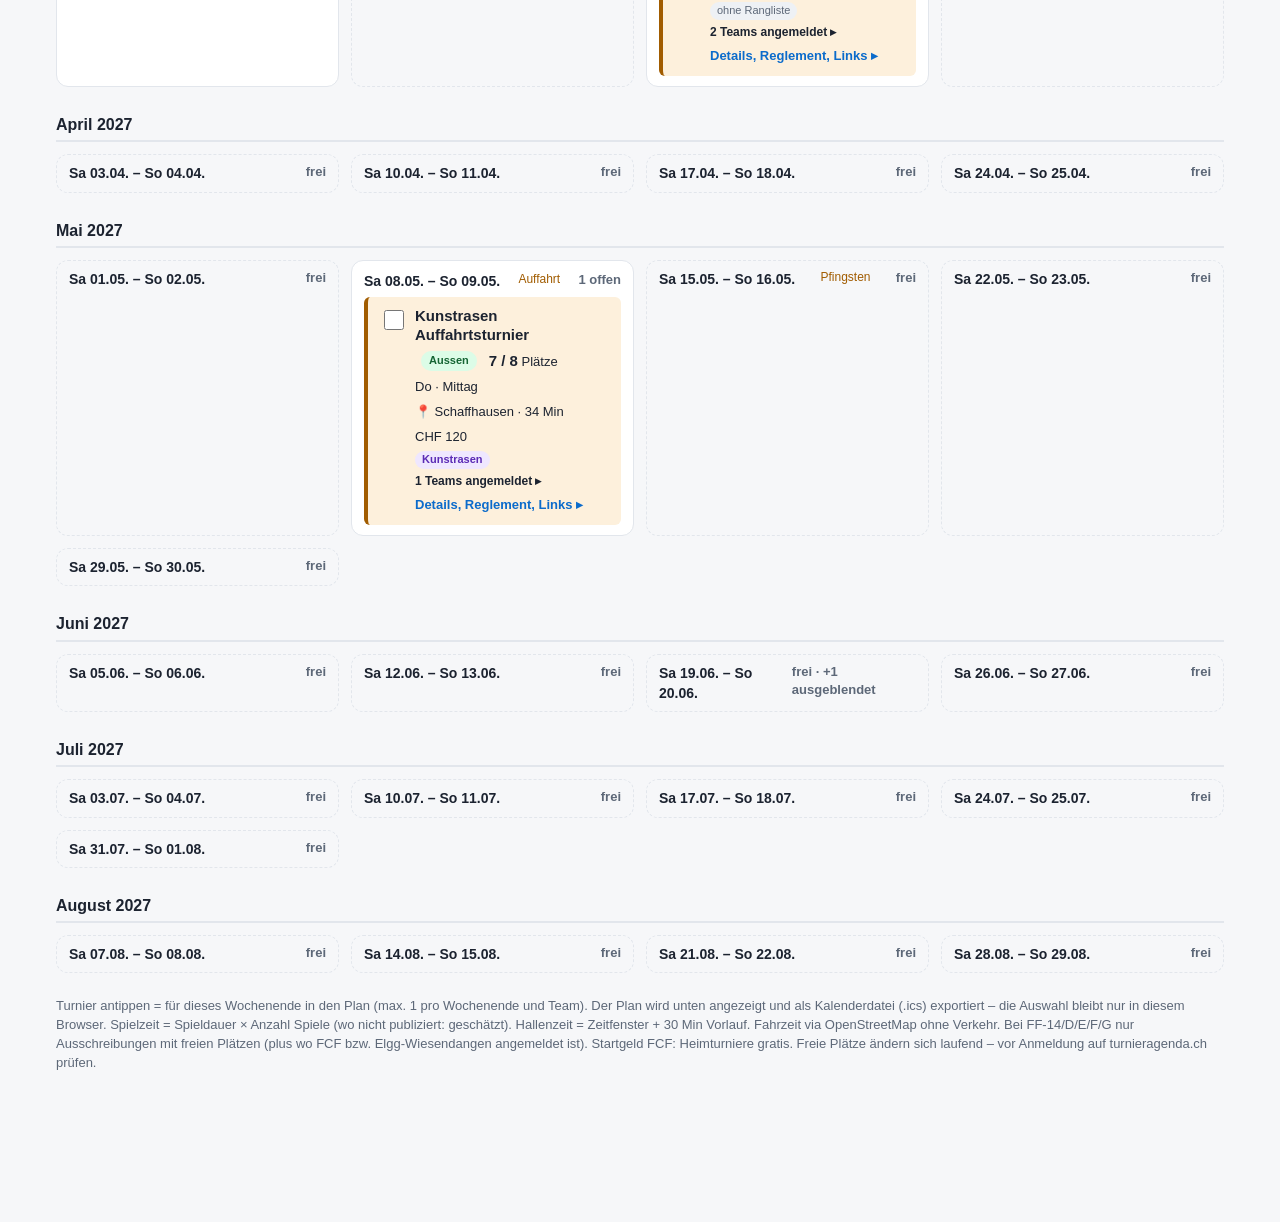
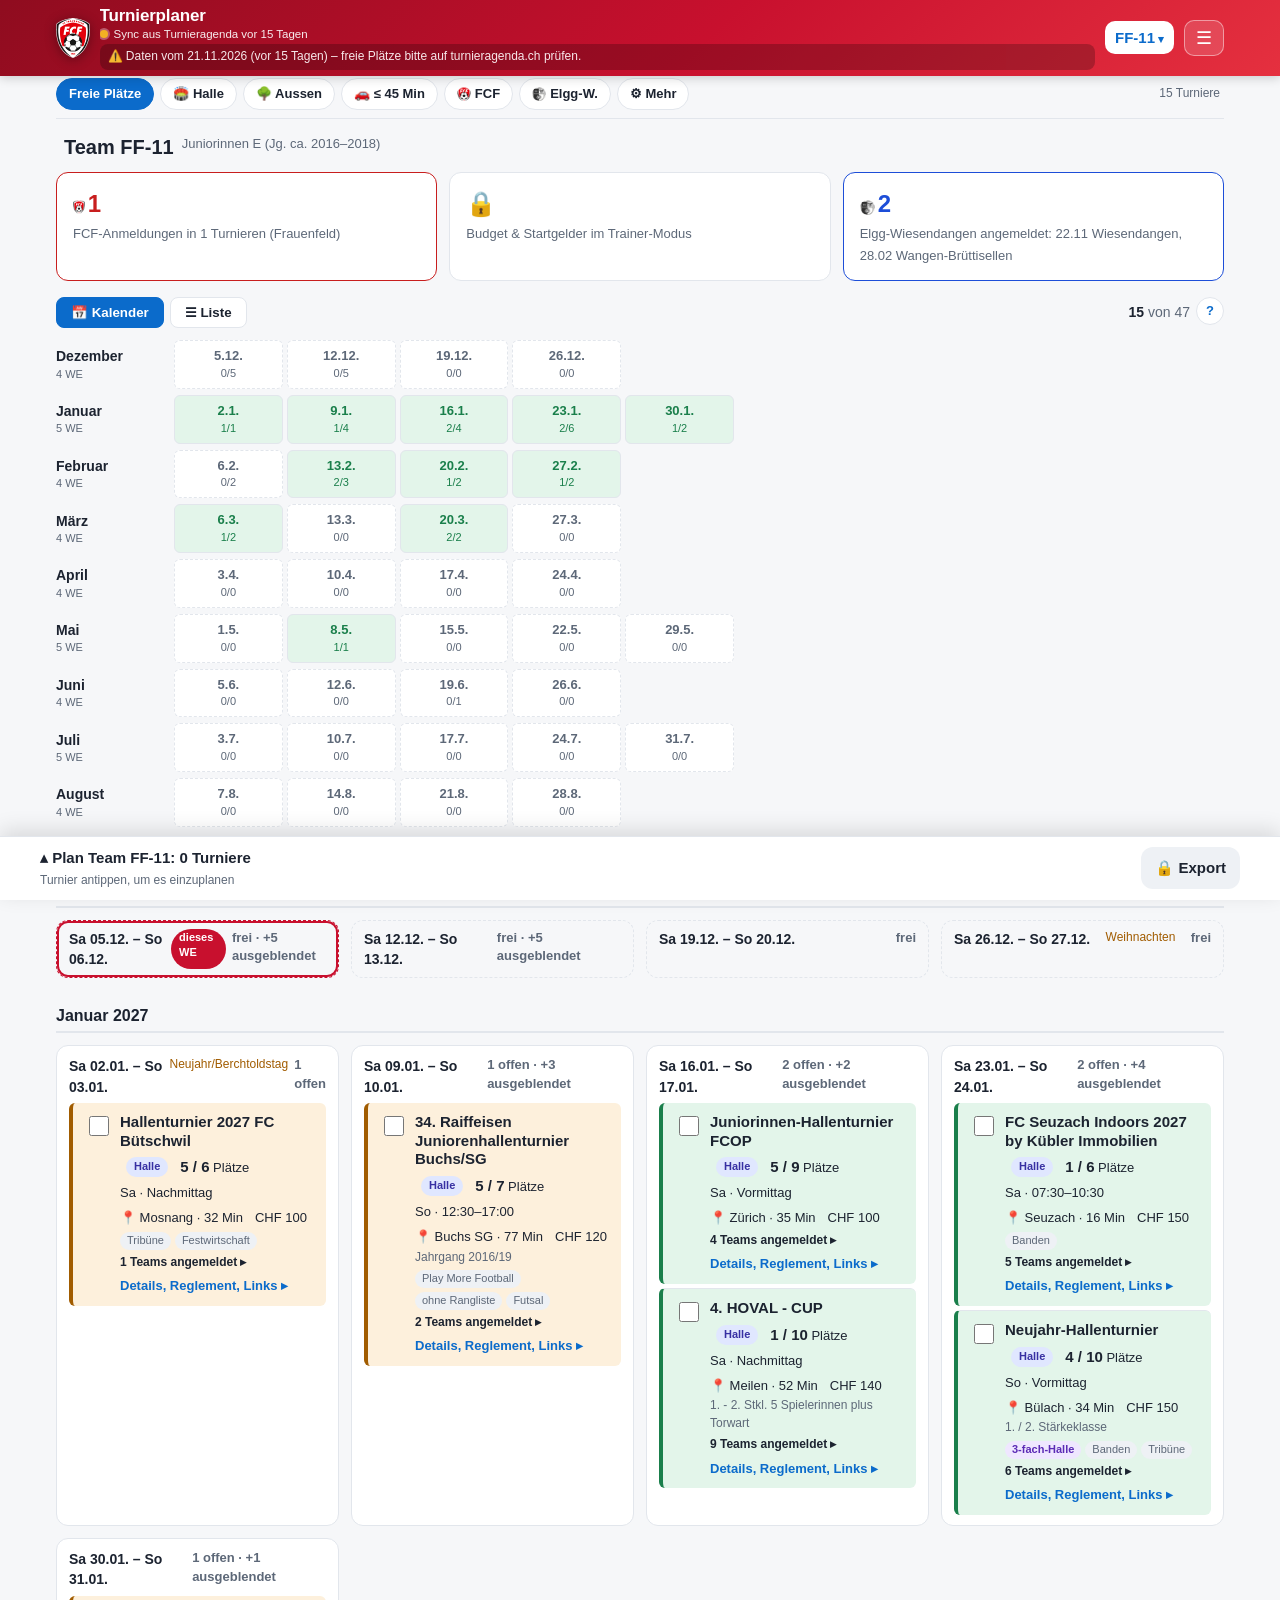
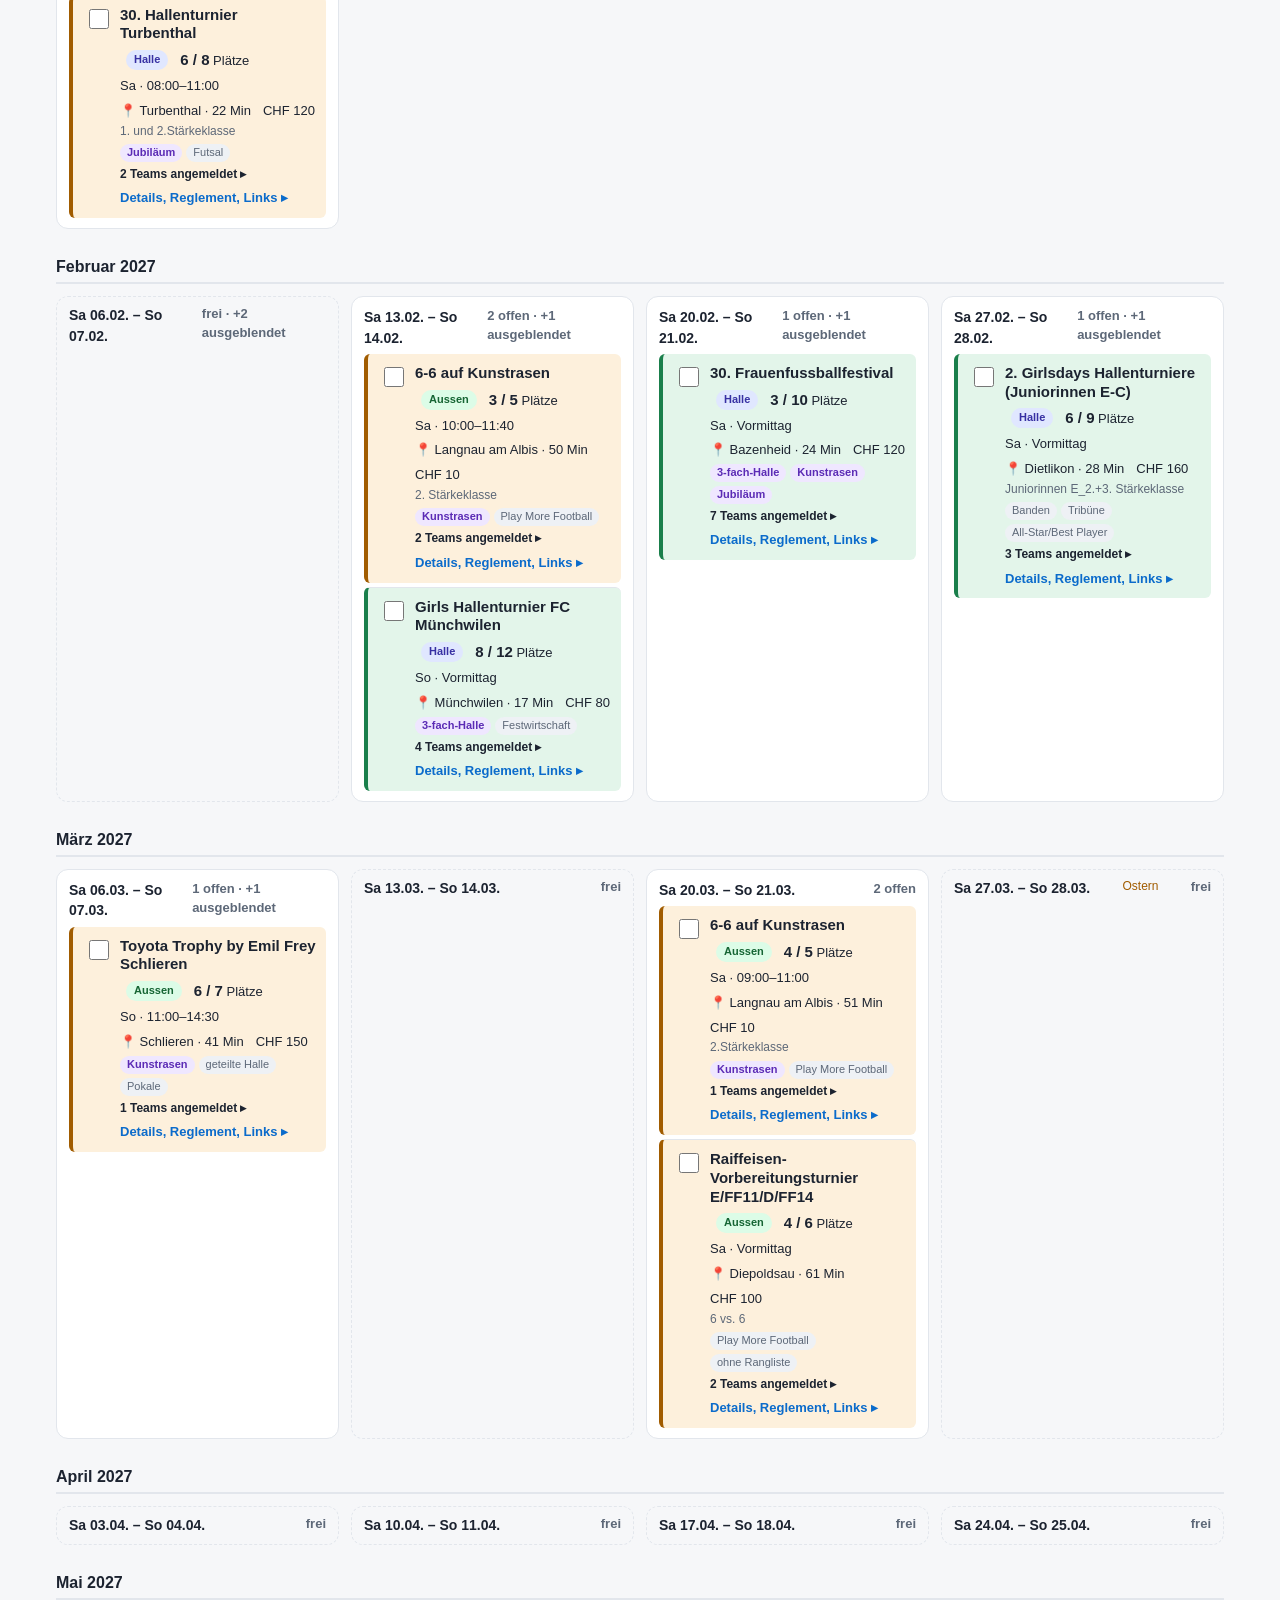
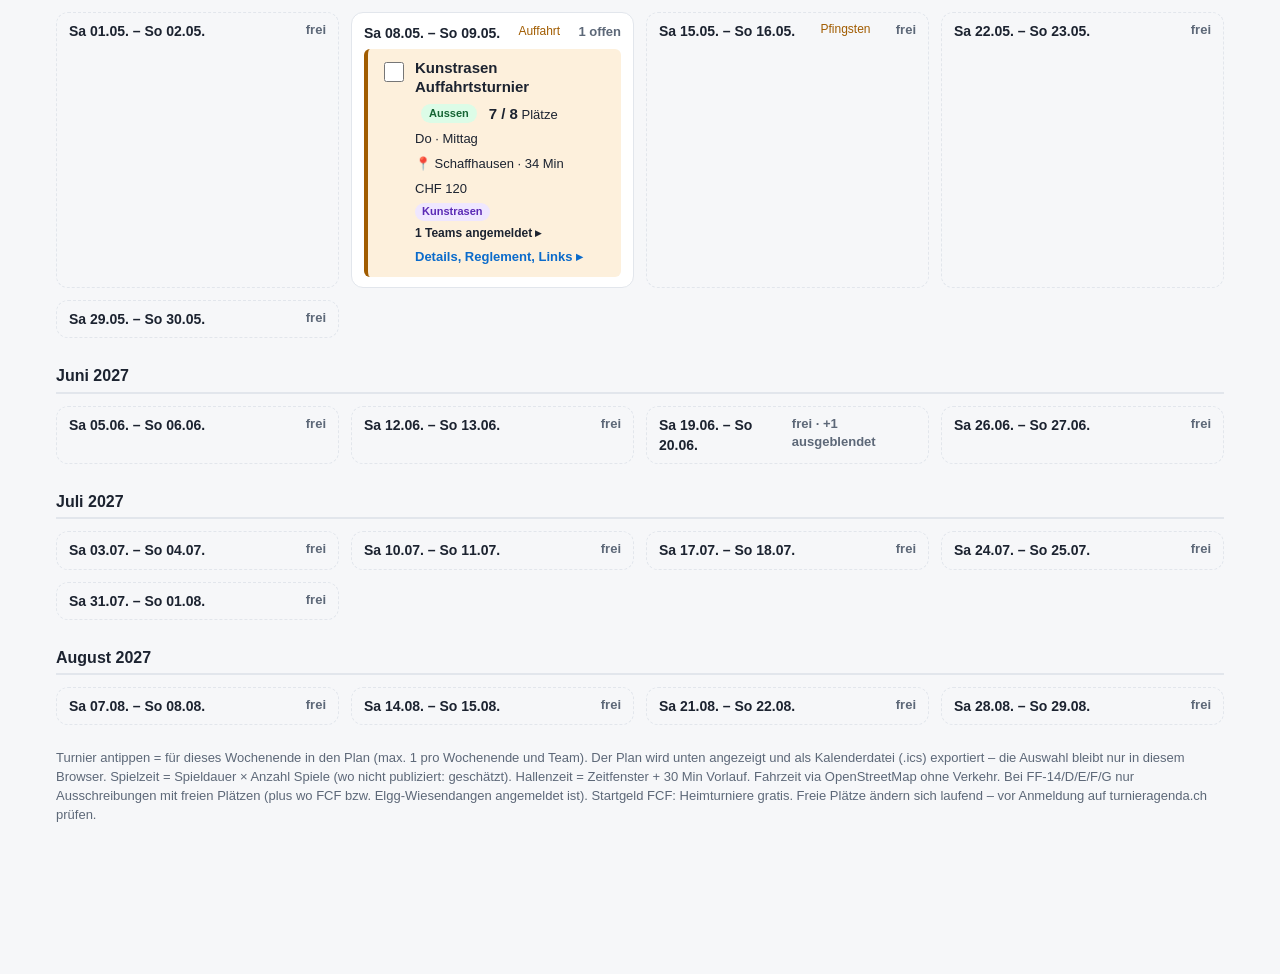
